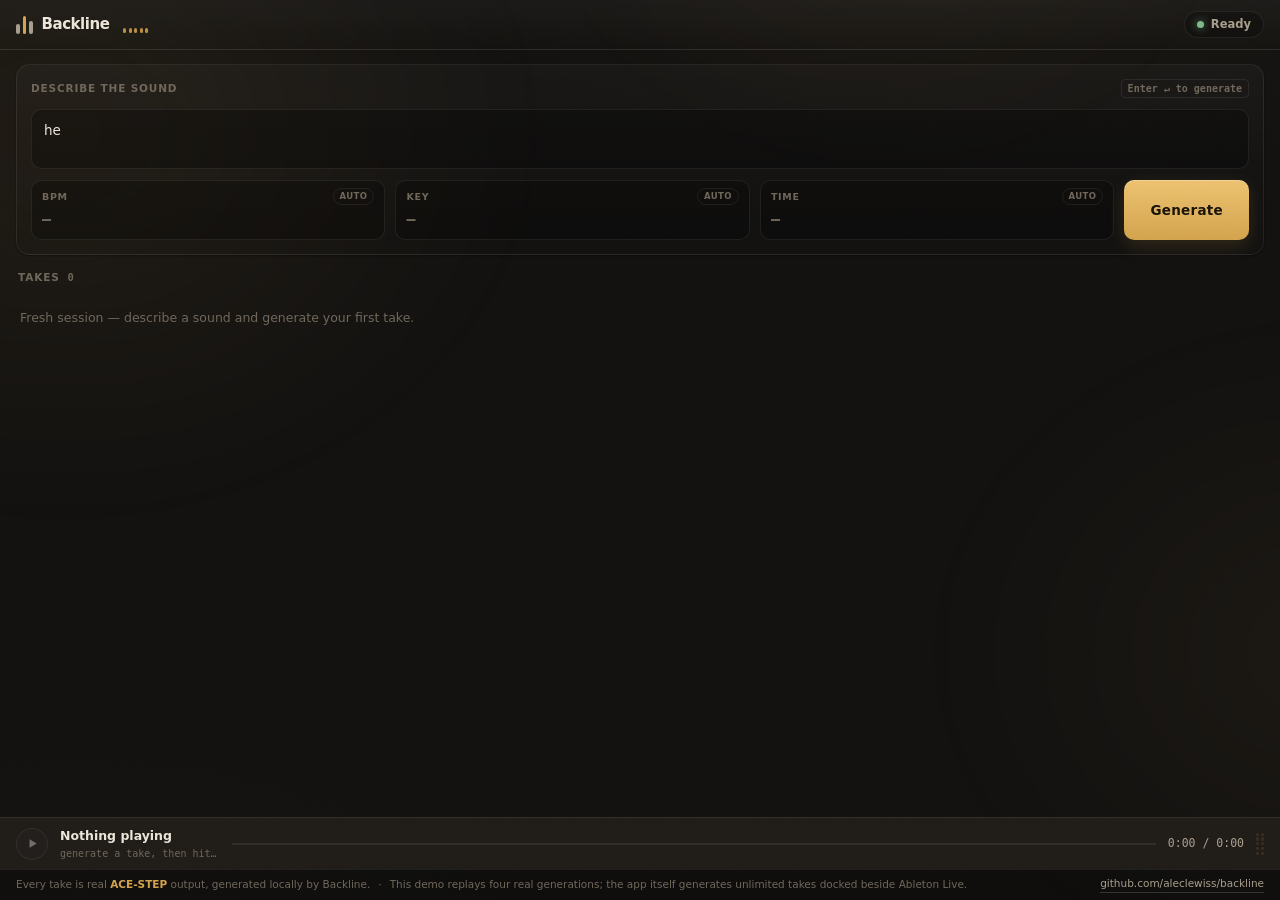
==== backline-demo/index.html @ b0505b45 "Add real Backline interactive demo; ship YouTube watch page (real Roboto) and clean Freak-Quencies d" ====
<!DOCTYPE html>
<html lang="en">
<head>
<meta charset="utf-8">
<meta name="viewport" content="width=device-width, initial-scale=1">
<title>Backline — interactive demo</title>
<style>
  :root {
    --bg: #121110;
    --bg-2: #1a1714;
    --surface: #201c18;
    --surface-2: #272320;
    --surface-3: #322d28;
    --border: rgba(255, 255, 255, 0.075);
    --border-lit: rgba(255, 255, 255, 0.16);
    --text: #ece6da;
    --muted: #a89d8c;
    --faint: #6f665a;
    --accent: #d3a24c;
    --accent-2: #ecc270;
    --accent-ink: #1a1408;
    --accent-dim: rgba(211, 162, 76, 0.14);
    --accent-line: rgba(211, 162, 76, 0.32);
    --success: #7bb98a;
    --error: #e08167;
    --radius: 14px;
    --radius-sm: 10px;
    --radius-xs: 7px;
    --font: -apple-system, 'Segoe UI Variable Text', 'Segoe UI', system-ui, sans-serif;
    --mono: 'Cascadia Mono', 'JetBrains Mono', ui-monospace, Consolas, monospace;
    --shadow-1: 0 1px 2px rgba(0, 0, 0, 0.4);
    --glow: 0 0 0 1px var(--accent-line), 0 6px 20px rgba(211, 162, 76, 0.10);
  }
  * { box-sizing: border-box; margin: 0; padding: 0; }
  html, body { height: 100%; }
  body {
    background: var(--bg);
    color: var(--text);
    font-family: var(--font);
    font-size: 13px;
    line-height: 1.5;
    overflow: hidden;
    -webkit-font-smoothing: antialiased;
  }
  button { font-family: inherit; color: inherit; font-size: inherit; cursor: pointer; }
  textarea { font-family: inherit; color: inherit; }

  .app {
    position: relative;
    height: 100%;
    min-height: 430px;
    display: flex;
    flex-direction: column;
    overflow: hidden;
    background:
      radial-gradient(1200px 520px at 82% -14%, rgba(211, 162, 76, 0.05), transparent 60%),
      radial-gradient(900px 480px at 6% 110%, rgba(211, 162, 76, 0.028), transparent 55%),
      var(--bg);
    isolation: isolate;
  }
  .app::before {
    content: '';
    position: absolute;
    inset: -30%;
    z-index: -2;
    background:
      radial-gradient(38% 44% at 22% 28%, rgba(211, 162, 76, 0.075), transparent 62%),
      radial-gradient(34% 40% at 84% 64%, rgba(211, 162, 76, 0.05), transparent 60%),
      radial-gradient(30% 36% at 62% 10%, rgba(236, 194, 112, 0.035), transparent 60%);
    filter: blur(16px);
    animation: aurora 26s ease-in-out infinite alternate;
    pointer-events: none;
  }
  @keyframes aurora {
    0%   { transform: translate3d(-3%, -2%, 0) scale(1.02) rotate(0deg); opacity: 0.85; }
    50%  { transform: translate3d(2%, 3%, 0)   scale(1.08) rotate(3deg); opacity: 1; }
    100% { transform: translate3d(4%, -3%, 0)  scale(1.04) rotate(-2deg); opacity: 0.8; }
  }
  .app::after {
    content: '';
    position: absolute;
    inset: 0;
    z-index: 60;
    pointer-events: none;
    opacity: 0.05;
    mix-blend-mode: overlay;
    background-image: url("data:image/svg+xml,%3Csvg xmlns='http://www.w3.org/2000/svg' width='140' height='140'%3E%3Cfilter id='n'%3E%3CfeTurbulence type='fractalNoise' baseFrequency='0.85' numOctaves='2' stitchTiles='stitch'/%3E%3C/filter%3E%3Crect width='100%25' height='100%25' filter='url(%23n)'/%3E%3C/svg%3E");
  }
  @media (prefers-reduced-motion: reduce) {
    .app::before, .eq span, .status-pill.busy::before, .shimmer::after { animation: none !important; }
  }

  /* ---------- Header ---------- */
  .header {
    display: flex;
    align-items: center;
    gap: 12px;
    padding: 11px 16px;
    border-bottom: 1px solid var(--border);
    flex-shrink: 0;
    background: linear-gradient(180deg, rgba(255,255,255,0.03), rgba(255,255,255,0));
  }
  .logo { display: flex; align-items: center; gap: 9px; }
  .brand-mark { display: flex; align-items: flex-end; gap: 3px; height: 18px; }
  .brand-mark i { width: 3.5px; border-radius: 2px; background: var(--muted); display: block; }
  .brand-mark i:nth-child(1) { height: 10px; }
  .brand-mark i:nth-child(2) { height: 18px; background: var(--accent); }
  .brand-mark i:nth-child(3) { height: 13px; }
  .word { font-weight: 800; font-size: 15px; letter-spacing: -0.03em; }

  .eq { display: flex; align-items: flex-end; gap: 2.5px; height: 16px; margin-left: 2px; }
  .eq span { width: 3px; border-radius: 2px; background: var(--accent); height: 30%; opacity: 0.85; }
  .eq.live span { animation: eqbar 0.9s ease-in-out infinite; }
  .eq.live span:nth-child(2) { animation-delay: 0.15s; animation-duration: 1.1s; }
  .eq.live span:nth-child(3) { animation-delay: 0.3s; animation-duration: 0.75s; }
  .eq.live span:nth-child(4) { animation-delay: 0.45s; animation-duration: 1s; }
  .eq.live span:nth-child(5) { animation-delay: 0.6s; animation-duration: 0.85s; }
  @keyframes eqbar { 0%, 100% { height: 22%; } 50% { height: 100%; } }

  .spacer { flex: 1; }

  .status-pill {
    display: inline-flex;
    align-items: center;
    gap: 7px;
    border-radius: 999px;
    border: 1px solid var(--border);
    background: rgba(0,0,0,0.25);
    padding: 4px 12px;
    font-size: 11.5px;
    font-weight: 600;
    color: var(--muted);
    white-space: nowrap;
    transition: color 0.15s, border-color 0.15s;
  }
  .status-pill::before {
    content: '';
    width: 7px; height: 7px;
    border-radius: 50%;
    background: var(--faint);
    flex-shrink: 0;
  }
  .status-pill.ok::before { background: var(--success); box-shadow: 0 0 8px rgba(123,185,138,0.7); }
  .status-pill.busy { color: var(--accent); border-color: var(--accent-line); }
  .status-pill.busy::before { background: var(--accent); animation: pulse 1.4s ease-in-out infinite; box-shadow: 0 0 8px var(--accent); }
  @keyframes pulse { 0%, 100% { opacity: 1; } 50% { opacity: 0.35; } }

  /* ---------- Stage ---------- */
  .stage {
    flex: 1;
    min-height: 0;
    overflow-y: auto;
    padding: 14px 16px 10px;
    display: flex;
    flex-direction: column;
    gap: 13px;
  }

  .composer {
    background: linear-gradient(180deg, rgba(255,255,255,0.028), rgba(255,255,255,0));
    border: 1px solid var(--border);
    border-radius: var(--radius);
    padding: 14px;
    display: flex;
    flex-direction: column;
    gap: 11px;
    box-shadow: var(--shadow-1);
    flex-shrink: 0;
  }
  .editor-head {
    display: flex;
    align-items: center;
    gap: 8px;
    font-size: 10.5px;
    font-weight: 700;
    letter-spacing: 0.08em;
    text-transform: uppercase;
    color: var(--faint);
  }
  .editor-head .grow { flex: 1; }
  .editor-head .kbd {
    font-family: var(--mono);
    font-size: 10px;
    text-transform: none;
    letter-spacing: 0;
    color: var(--faint);
    border: 1px solid var(--border);
    border-radius: 4px;
    padding: 1px 6px;
  }
  .field-box {
    background: rgba(0,0,0,0.28);
    border: 1px solid var(--border);
    border-radius: var(--radius-sm);
    transition: border-color 0.15s, box-shadow 0.15s;
  }
  .field-box:focus-within { border-color: var(--accent-line); box-shadow: 0 0 0 3px var(--accent-dim); }
  .field-box textarea {
    width: 100%;
    background: none;
    border: none;
    padding: 10px 12px;
    font-size: 13.5px;
    line-height: 1.55;
    resize: none;
    outline: none;
    height: 58px;
    display: block;
  }
  .field-box textarea::placeholder { color: var(--faint); }

  .tagbar { display: flex; flex-wrap: wrap; gap: 6px; align-items: center; }
  .tagbar .try-label { font-size: 10px; font-weight: 700; letter-spacing: 0.07em; text-transform: uppercase; color: var(--faint); margin-right: 2px; }
  .tagbar button {
    background: rgba(0,0,0,0.2);
    border: 1px solid var(--border);
    border-radius: 999px;
    color: var(--muted);
    font-size: 11px;
    font-family: var(--mono);
    padding: 3px 10px;
    transition: all 0.15s;
  }
  .tagbar button:hover { color: var(--accent); border-color: var(--accent-line); }

  .composer-bottom { display: flex; gap: 10px; align-items: stretch; flex-wrap: wrap; }
  .params { display: flex; gap: 10px; flex: 1; min-width: 220px; }
  .param {
    flex: 1;
    background: rgba(0,0,0,0.24);
    border: 1px solid var(--border);
    border-radius: var(--radius-sm);
    padding: 7px 10px 8px;
    display: flex;
    flex-direction: column;
    gap: 3px;
    min-width: 64px;
  }
  .param-top { display: flex; align-items: center; justify-content: space-between; gap: 6px; }
  .param-label { font-size: 9.5px; font-weight: 700; letter-spacing: 0.07em; text-transform: uppercase; color: var(--faint); }
  .auto-chip {
    font-size: 8.5px;
    font-weight: 700;
    letter-spacing: 0.05em;
    color: var(--faint);
    border: 1px solid var(--border);
    border-radius: 999px;
    padding: 1px 6px;
    transition: all 0.3s;
  }
  .param.resolved .auto-chip { color: var(--accent); border-color: var(--accent-line); background: var(--accent-dim); }
  .param-value {
    font-family: var(--mono);
    font-size: 15px;
    font-weight: 600;
    color: var(--faint);
    font-variant-numeric: tabular-nums;
    transition: color 0.3s;
  }
  .param.resolved .param-value { color: var(--text); }

  .generate-btn {
    position: relative;
    background: linear-gradient(180deg, var(--accent-2), var(--accent));
    color: var(--accent-ink);
    border: none;
    border-radius: var(--radius-sm);
    padding: 0 26px;
    min-height: 46px;
    font-size: 13.5px;
    font-weight: 800;
    letter-spacing: 0.02em;
    box-shadow: 0 6px 18px rgba(211, 162, 76, 0.16), inset 0 1px 0 rgba(255,255,255,0.25);
    transition: transform 0.12s, box-shadow 0.15s, filter 0.15s;
    white-space: nowrap;
  }
  .generate-btn:hover:not(:disabled) { filter: brightness(1.05); box-shadow: 0 10px 26px rgba(211, 162, 76, 0.26); }
  .generate-btn:active:not(:disabled), .generate-btn.pressed { transform: translateY(1px); }
  .generate-btn:disabled { background: var(--surface-3); color: var(--faint); box-shadow: none; cursor: not-allowed; }
  .generate-btn:focus-visible, button:focus-visible, textarea:focus-visible { outline: 2px solid var(--accent-line); outline-offset: 2px; }

  /* ---------- Takes list ---------- */
  .results { display: flex; flex-direction: column; gap: 5px; }
  .section-head {
    display: flex;
    align-items: center;
    gap: 8px;
    font-size: 10.5px;
    font-weight: 700;
    letter-spacing: 0.08em;
    text-transform: uppercase;
    color: var(--faint);
    padding: 2px 2px 4px;
  }
  .section-head .count { font-family: var(--mono); font-weight: 600; }
  .empty-note { color: var(--faint); font-size: 12.5px; padding: 10px 4px 16px; }

  .track {
    display: grid;
    grid-template-columns: 34px 40px 1fr auto;
    align-items: center;
    gap: 11px;
    padding: 6px 9px;
    border-radius: var(--radius-sm);
    transition: background 0.12s;
    animation: trackin 0.35s ease;
  }
  @keyframes trackin { from { opacity: 0; transform: translateY(5px); } to { opacity: 1; transform: none; } }
  .track:hover { background: var(--surface-2); }
  .track.playing { background: var(--accent-dim); }

  .t-play {
    width: 34px; height: 34px;
    border-radius: 50%;
    border: 1px solid var(--border-lit);
    background: var(--surface-2);
    color: var(--muted);
    font-size: 10px;
    display: flex; align-items: center; justify-content: center;
    transition: all 0.15s;
    flex-shrink: 0;
  }
  .t-play:hover { border-color: var(--accent-line); color: var(--accent); }
  .track.playing .t-play { background: var(--accent); color: var(--accent-ink); border-color: var(--accent); box-shadow: 0 0 14px rgba(211,162,76,0.5); }

  .t-art { width: 40px; height: 40px; border-radius: 5px; overflow: hidden; border: 1px solid var(--border); flex-shrink: 0; }
  .t-art canvas { width: 100%; height: 100%; display: block; }

  .t-main { min-width: 0; display: flex; flex-direction: column; gap: 1px; }
  .t-name-line { display: flex; align-items: center; gap: 6px; min-width: 0; }
  .t-name { font-size: 13px; font-weight: 600; overflow: hidden; text-overflow: ellipsis; white-space: nowrap; min-width: 0; }
  .track.playing .t-name { color: var(--accent); }
  .real-badge {
    flex-shrink: 0;
    font-family: var(--mono);
    font-size: 8.5px;
    font-weight: 700;
    letter-spacing: 0.06em;
    color: var(--accent);
    background: var(--accent-dim);
    border: 1px solid var(--accent-line);
    border-radius: 999px;
    padding: 1px 7px;
  }
  .t-sub { font-family: var(--mono); font-size: 10.5px; color: var(--faint); white-space: nowrap; overflow: hidden; text-overflow: ellipsis; }
  .t-dur { font-family: var(--mono); font-size: 11.5px; color: var(--muted); font-variant-numeric: tabular-nums; }

  /* job row */
  .track-job { grid-template-columns: 34px 40px 1fr auto; cursor: default; }
  .t-spin {
    width: 14px; height: 14px;
    border: 2px solid var(--surface-3);
    border-top-color: var(--accent);
    border-radius: 50%;
    animation: spin 0.8s linear infinite;
    margin: 0 auto;
  }
  @keyframes spin { to { transform: rotate(360deg); } }
  .shimmer { position: relative; background: var(--surface-2); }
  .shimmer::after {
    content: '';
    position: absolute; inset: 0;
    background: linear-gradient(100deg, transparent 30%, rgba(211,162,76,0.16) 50%, transparent 70%);
    animation: shimmer 1.6s ease-in-out infinite;
  }
  @keyframes shimmer { from { transform: translateX(-100%); } to { transform: translateX(100%); } }
  .progress-track { height: 4px; background: var(--surface-3); border-radius: 2px; overflow: hidden; margin-top: 4px; }
  .progress-fill { height: 100%; width: 0; background: linear-gradient(90deg, var(--accent), var(--accent-2)); border-radius: 2px; transition: width 0.25s; }
  .job-step { font-family: var(--mono); font-size: 10.5px; color: var(--muted); }

  /* ---------- Player bar ---------- */
  .player-bar {
    flex-shrink: 0;
    display: flex;
    align-items: center;
    gap: 12px;
    height: 52px;
    padding: 0 16px;
    background: var(--surface);
    border-top: 1px solid var(--border);
    z-index: 5;
  }
  .pb-play {
    width: 32px; height: 32px;
    border-radius: 50%;
    border: 1px solid var(--border-lit);
    background: var(--surface-2);
    color: var(--text);
    font-size: 10px;
    display: flex; align-items: center; justify-content: center;
    flex-shrink: 0;
    transition: all 0.15s;
  }
  .pb-play:hover:not(:disabled) { border-color: var(--accent-line); color: var(--accent); }
  .pb-play.on { background: var(--accent); color: var(--accent-ink); border-color: var(--accent); }
  .pb-play:disabled { opacity: 0.4; cursor: default; }
  .pb-titles { display: flex; flex-direction: column; gap: 0; min-width: 105px; max-width: 160px; flex-shrink: 0; }
  .pb-name { font-size: 12.5px; font-weight: 600; white-space: nowrap; overflow: hidden; text-overflow: ellipsis; }
  .pb-meta { font-family: var(--mono); font-size: 10px; color: var(--faint); white-space: nowrap; overflow: hidden; text-overflow: ellipsis; }
  .pb-scrub { flex: 1; min-width: 0; height: 32px; cursor: pointer; }
  .pb-scrub canvas { width: 100%; height: 100%; display: block; }
  .pb-time { font-family: var(--mono); font-variant-numeric: tabular-nums; font-size: 11.5px; color: var(--muted); white-space: nowrap; flex-shrink: 0; }
  .pb-meter { display: flex; gap: 2px; height: 22px; align-items: flex-end; flex-shrink: 0; }
  .pb-ch { display: flex; flex-direction: column-reverse; gap: 1.5px; height: 100%; }
  .pb-ch .seg { width: 3px; flex: 1; border-radius: 1px; background: var(--accent); opacity: 0.12; transition: opacity 0.06s linear; }

  /* ---------- Demo footnote ---------- */
  .demo-foot {
    flex-shrink: 0;
    display: flex;
    align-items: center;
    gap: 8px;
    padding: 6px 16px 7px;
    border-top: 1px solid var(--border);
    background: rgba(0,0,0,0.25);
    font-size: 10.5px;
    color: var(--faint);
  }
  .demo-foot a { color: var(--muted); text-decoration: none; border-bottom: 1px solid var(--border-lit); }
  .demo-foot a:hover { color: var(--accent); border-color: var(--accent-line); }
  .demo-foot .dot-sep { color: var(--faint); }

  @media (max-width: 520px) {
    .pb-titles { min-width: 80px; }
    .pb-meter { display: none; }
    .params { min-width: 0; }
  }
</style>
</head>
<body>
<div class="app" id="app">

  <div class="header">
    <span class="logo">
      <span class="brand-mark" aria-hidden="true"><i></i><i></i><i></i></span>
      <span class="word">Backline</span>
    </span>
    <span class="eq" id="eq" aria-hidden="true"><span></span><span></span><span></span><span></span><span></span></span>
    <span class="spacer"></span>
    <span class="status-pill ok" id="statusPill">Ready</span>
  </div>

  <div class="stage">
    <div class="composer">
      <div class="editor-head">
        <span>Describe the sound</span>
        <span class="grow"></span>
        <span class="kbd">Enter ↵ to generate</span>
      </div>
      <div class="field-box">
        <textarea id="prompt" spellcheck="false" placeholder="dusty boom bap, warm Rhodes chords, vinyl crackle…" aria-label="Describe the sound"></textarea>
      </div>
      <div class="composer-bottom">
        <div class="params">
          <div class="param" id="paramBpm">
            <div class="param-top"><span class="param-label">BPM</span><span class="auto-chip">AUTO</span></div>
            <div class="param-value" data-v>—</div>
          </div>
          <div class="param" id="paramKey">
            <div class="param-top"><span class="param-label">Key</span><span class="auto-chip">AUTO</span></div>
            <div class="param-value" data-v>—</div>
          </div>
          <div class="param" id="paramSig">
            <div class="param-top"><span class="param-label">Time</span><span class="auto-chip">AUTO</span></div>
            <div class="param-value" data-v>—</div>
          </div>
        </div>
        <button class="generate-btn" id="generateBtn">Generate</button>
      </div>
    </div>

    <div class="results">
      <div class="section-head"><span>Takes</span><span class="count" id="takeCount">0</span></div>
      <div id="trackList"></div>
      <div class="empty-note" id="emptyNote">Fresh session — describe a sound and generate your first take.</div>
    </div>
  </div>

  <div class="player-bar">
    <button class="pb-play" id="pbPlay" disabled aria-label="Play or pause"></button>
    <div class="pb-titles">
      <div class="pb-name" id="pbName">Nothing playing</div>
      <div class="pb-meta" id="pbMeta">generate a take, then hit play</div>
    </div>
    <div class="pb-scrub" id="pbScrub"><canvas id="waveCanvas"></canvas></div>
    <div class="pb-time" id="pbTime">0:00 / 0:00</div>
    <div class="pb-meter" aria-hidden="true">
      <div class="pb-ch" id="meterL"><div class="seg"></div><div class="seg"></div><div class="seg"></div><div class="seg"></div><div class="seg"></div></div>
      <div class="pb-ch" id="meterR"><div class="seg"></div><div class="seg"></div><div class="seg"></div><div class="seg"></div><div class="seg"></div></div>
    </div>
  </div>

  <div class="demo-foot">
    <span>Every take is real <b style="color:var(--accent)">ACE-STEP</b> output, generated locally by Backline.</span>
    <span class="dot-sep">·</span>
    <span>This demo replays four real generations; the app itself generates unlimited takes docked beside Ableton Live.</span>
    <span class="spacer"></span>
    <a href="https://github.com/aleclewiss/backline" target="_blank" rel="noopener">github.com/aleclewiss/backline</a>
  </div>
</div>

<!-- REAL_TAKES_DATA -->
<script id="bl-real-data">window.__BL_REAL__=[{id:'acoustic',label:'acoustic guitar',prompt:'heartfelt acoustic guitar, warm fingerpicking, intimate',bpm:88,mkey:'G maj',b64:'SUQzBAAAAAAAI1RTU0UAAAAPAAADTGF2ZjYyLjEyLjEwMQAAAAAAAAAAAAAA//uQAAAAAAAAAAAAAAAAAAAAAAAAAAAAAAAAAAAAAAAAAAAASW5mbwAAAA8AAAQWAAatYgADBggLDQ8SFBcaHB8hJCcpLC4xNDY4Oz1AQkVISk1PUlVXWlxfYmRmaWtucHN2eHt9gIOFiIqNkJGUlpmcnqGkpqmrrrGztri7vb/CxMfKzM/S1NfZ3N/[base64]//uQZAAAAyJpR5U8QAA5A4jFphgADljJabj2ABFIj20/MPACEUAx6xCw1YmaPNwQgQw4IUTXvDfv9neQhCNzgYGBizzn6nOcQToQikACN/1Oc6HO/5zvQhGOACCfOAABG/kac7oBiznOc71Oc70ZSMp3QIRQAAad//zv/O//U53//1Oc55AMDcAgQAfBuT4yQBAAADh4wYGBgYLKTPaI/8EAGFp74iIJk78Rn8Z/2j2QIAgsPiM/z/5R3BB3/6gfB8ISL2fayWONVqJtJoxqVnN0STBNFvZjsSUgrs/HE4FwlFZPMVJVAhNU9i4XXDMwLc0oP73VN7Zl82J9PmvuQ216PP36baCZmkMHT/zlNvOz0zn/vdt1rUoqcTPnWG7zZusDuly4OG8MMYJl+7hB0km794xBNRSqaGaXNnVuWMQUMAACPvdzOXosuo2/cIiw9bQcxBwGDjbhlsZViIfcE2wlACOqRJwFK+nmI2boYhzzskdt1/9/73jyR4ER12bqv8KO4D/0KgAMIXCQQAVW7wo4YWuosSZljKH5v0cjyjUb//uSZA0AA8VL1edlYABMyir956gAj3F/X+wsbcj0Ce09h5kY3ssOmlmjID3yY2jigWRJym0+GT0qedClRBq5smnUn/N6uG2ybP7Xb+u6rm3zfpd24rvOMenb++J7fdzZpBp3JxjZPKtuofFQPD6mFGXZ96h46AJiT0RMKoZPj2IfRJoBFsxokAASDJM3NiTS3Q7pl2SLc+oE/yMR4MUPZBo8xz1H679X+////////////30YVxDgSAQyEbmqUJTD0aQH7ojnk79XS0tJJIL9YgCQsorEoCSAX1nsLA4U+m1eJPtbqh7cnPa27bGxU+TzzExRhoaXqjQ5qQwfq543rYd/JscX6Du0ZhUzZzZZzp05yDZVPKlpaGs1IzKkVyidjb3RmmpEBk1DPhB/FL4zUhiMQehUviufP//vS6EM0FGge7g5it7abMkJHwAVj3Euc7emHe2Q9idm/Sl51NQyAeLTKwfKc8pxrL7Dxi/rMX0r/sMeVi7X0r38p3/37sk3iC/3//9Nf90ATPFoEAAGDYVhjBzE0Jl/wgHRshA5GYlYPf/7kmQNAQPHSdZjTEJgQMNKrGGCOA/9OVdtJMmA4wwq8PSJWCzlXbQF3e563YawPgXUzPcHp7csFrgQOM+ro64FG86b07rh1ub7Reo1qeaFZhYEmjxcXCdbt49Yk80YMLrDmWINiYbqxQG4inlDCDBYHBQFD40tQFz5C20bfR9ayQRbgGleyDTQC2yR5xQq54tTslRgWAbq9CE4L2Wyc6WeK0PhCADgA/cbnISUI7BLzJQe/0ZrdrE1qB5ZH/qAP//6P08B4othDyo2K/MbRTUe5uoOCMfQIBgzNGDYS3IGDq2tNo/16wFQ14HPh6F5Yx5OSIASO6LTnpa4qliyCUfM/1385suV/vPVklKdIlufKnSsV7vowmh9N22vSFCDRziAU7g6yy0H8njWUZht/JVXu1jhzRh0VBoVW9QCeo3f12TpAhBqxwCElFj4VQugF+FZqhGGU8YcKLhapw5rdPNsYIoZWY65p9cokPBd7WWd31foof/8mfb//v/61UAoIGhbHAGbm9Qupjy+3ciDf29St45JFP7SbllfDLOv+FjkdaP/+5JkEoEENk1VIyZNwD+ICt09JVoPpTlXzKTNAP4PKi2DDaDWz3bv7Of5uCyAULBw1Sliykzy8Ag6MpMuMfv5pqyl7fd5h7F9makY4f8dXbyTas2pLfFf/kYrOImCUm0sglUcJ1YEq5pIhizNSHUZxtUDFRY28gPhadUNwWGF7i7zBqXfrIFykcKZDIiGzOfDmTrx6c5wjgNaqkVByB3Tcfn1LelqqNm8TSq6aPZh7Gcl9v/f/6f+v9P///9gYscpu//7eoQEHWDQgICslMyoq2p9L3YW3FlpZ2u4O2UMWBeZCyjblKmru3ajDjaNFvWGytu2mRYpNO96ZfoigRPhiKeW29vmTMvnZf1mr0Yz1b1+XucqGMdqK1v3/+vxSPBAI5Zm+Ymp47IOogW5SGMf8ZDwqmEyrQ1YodSKLVtuasGCABGMKACK+tiWkNZExTGDWRp5NpqgpXCP0SFhBzNXK1ivAcVVll9Ms/mqjQRdDZRDFL+n9lLVFZAp/9Fv//93LmCK83AQAASsqJLbNnRAe0JsLoMmUOjcaup1T4Dv1bGW//uSZBAABFBn1WMsQ2A+QhqcYeYaDmEfW8yYb0D5CCr1h4ioNaf5Zu3eCw4TMn82PlmQ/1JnAcWch/uW8tCmCOShHFEFXu/7qIf7bW2hy3cZjH6khn2ovFrU62VlSEgqg4B10FTjFNux9zJcYgiCKB1KMNxKLVFtc3/xbVzcRcf/c/PEX3+3//6VBkK1DGAGLGwQCSUxIxtAtAojxsmFEJ2Q2kpwmidWFyFFi+ZFpdoWYtTigCZTBpRMHwYF1Gb1f+tvaD7//X/s//T7IBVRKdXBUQBcExcHEH0AFCHFJkJJQ43OXVX1aspakzAtIRkmcouV/fBMEGjdQPRvfTT3BgOHGJuUiQO4NHqkFU+tc/VUQYGRwkLlhZp+Cy1h7Fl+Wv+sEDKDWKqhYeSkjYADoGSGplT3LO1LbloCyT/lprh6v7QAAQCgVQTRvUA5eRir0MJGBoEvsY5KEsQ2ZJqhDi+eSD0MCQlZxUmGiTGihertcmz6d0Jf+z/nP/7emrARVIZIJwAFAqg34oBNlXs77x1WmwJcjcYdte9ecfMwuOWdyv/7kmQSAAN3S9bzCBuwRCLqvWHpMg2JQVvMnHCBIpop4YMJ8GUHggzh2DO2kcqA4FCo6mpl0YU7WmZQufOTkK5Mm3St4RUv+yk0X7mxcc1FnOJEdqMaU11JwUKBBLAYa8YskXcj7jRYcJd3BsVZ24KhSOywIkAG+IYt4wVp063wiT0kL67a4SCbQjieL/M1Bk58NgQPiqKJOk5wnqB9yF4JDRq3GWs/6+XY1f1cXf///7uVkARBhnUGBglX4rSzwHftq9sHrki0BS33Sh51WcUmFmijeKMw55QB6qEyRxoqWdNxIarYSm6qS7hLQr2wv/hnAEzlyJWt2X6ulTyXjZw+fnO0pDUwxwFx8WahgOuNis5hz6gVBlBLJeylv1yT0cLYTKmIVq9FVNJZv6ilpkbaZ45QmBNyVKwLloMS/lETDGNGcxcepdkX3yd2XeTNY+S/ozGp/7P7FKKutb7HBs8tsKz////d1UA2xJeHBVpJBuXtVbGELiyTFMlsBsCKbz9kk26z18tlgoJUJYT//YFSPXlZrpjLUop2kIvi+K4ilPz/+5JkHQADMUvX+wYbsEFICps9hWQLLS9VbCRowUWrKnzyigi/NmsyOn2Ta9TzJ/y+mxR4/fvyf5+n/wzpF0DgdaIHBkssCNHHlqX7N/+RDwBbV7gCLIU7aAJxPRVzDeZAjpeXioqU4EdDVG0c4zRl3UFV0IptPejFPU+NZFd6s/Qn//+v5fkqv9V/9YN///29aAPFTgQCXqzlQI15XTFLLP2aI+ibETgYIvusI6jCU+ZoLYXlwlLvkYbI5SQofQusxwhl851WpwfQnLlsPjLyTZOfMvjl/lURcLys3VPwVYOxh1OQU0HBlNGoAExJINQJIAAiyHyXMJCScVWQ/eKYM+9Kl4Jc5J2NV9doeNjYUVTImnW9hDXJKTuklM6q//7/qr37d6ff9V9Xqxf//OHV6PnI07kd1qNM7hPHKlAlg4VXEtloBRXAkWceRCkm4oEp21AbhNRJwZdmncXBJbRg5hyOqMA7UxKuylRW7+5qocq7TIaXdaq+EYm7/3/c3b67K05H02ZXVSAzUmLoV/5fJWO/vYgFDQ9KxFlwkK2CEpYo//uSZDKBArtI13npExBNZEr/PCOXC1i3W8w8Q8E5H+59h5R+kktSiOOQm4ynnlHXqCelI9dby7znGEYpOdZ7vPKVzaqWbjKXC/9uxCh8HRZYuoUvxOeA4r99p3uukm+Rmf2spkyNidYY6qRKQ4qTELBhCl7KJSIlG1jsIxDX1qI4KJSezndKxA7ghct76wSwHOh211ViTRDfurdWWzzw6FzuyaUpxJmNF2xYswwwisaOYOEz/1rErVzRdStbfthERUaHY622QSHQBIlGVKz4ZNK6YV01O30GYq06jFKnkIYqNbt5rUTFAEFHLTzboJ2ZJqdSI/Ohimc2vT//2+lf+j/rjRQ2qLYdnaZOj67AuvzwdTA6OAPFGECIQKJyJm6Loj42nANNCM3g8DXOtHgkAgw65JNKVFaJ3f8oN2Zv5tbLnY7BDU63lBCSWkxWNAaAqFrKWCgqx8XQv9TtWkgEiRpVCmcAbSDC/kfIUpxm2Ha2GRxib2LHUsp3FH2T8qVPPXpoO5jZyZ+N1nCZuflC2jxRZUDFBwv9KGMYpSltKIP2lv/7kmRKgAKCLdZh5hOQT8RKnmEjcgtgi1WHsEtBMBErfYSN2PnFi9M6OlHWId/rYDrtkkpoG0ghIIGchotTwvJTocNesL4BBpY3TdqsNnPz7wvOcw9TJ/O6Og2eLX/RzVGPqLrDT2NEp0H3JSdujgRAzDSJ0ekHg6kYOtEA5IKPo/5ViVOovsX960EYVnpmL1qREDIgJFlbnBg53l+Tznk13ns4JcNLlFbWDys5bH/9JE2NGV7o/XI18MHI5O/ebnEsEmRNm6j4qPEZIo5iaJEkKfpT2etQNIqHdwntrSlnChUHuSMxsmEqBOxOC9aek7A18XUO8OmX/[base64]/04CaHvn9hnF4az/+5JkZgAChSJYeekbEE6kSq9go3gKJP9d54xRgUmk6zz2CWjJL9QhB5qUh5chLe/SR3XShfr9t7+oKW8EUN5AOyAJuiq1f7WkbKow7skjUITugohiklC6XLwZL0Rw2uufAIMa6w+PjuvS92Qcndtd3emqYGSzMzKEslvNUrTEQwGzP9L9P6+vX//731Y3Np/qMmtG+T43c/ZfrkACQZUzCpEBV5PiQEwBhng7LyjzuOGyrLyly97rGcJbkW3/DDtUe+90iCzhkFpExafSa5bIb79SdqGLvfdKdC0NsmnjKp0QSdYZHlqjMMLVP///eIC5lTkQcMg3EPiIKEYjFF2zQc8yczVYoyVIJk6V83DtgepiBekRDq4irl0gd5bS3+ot9540UgwlLQOjgRz1mkDmVZHd5OKalu++f0v4qsgAkKnU0sLaATjnu2ApCmLIAegDQP6hzCLhq+N43Y7rqgVjEcjkNK6BWv5vVJJr0ah0gmxnATmsU/kv23roS1T80Kg9FFuUBRRf7fxb/SQAqBEIY+uAMg+waA6ANZ2h4F6ALqKp//[base64]/+gwNZSGZl6ajaQlBGy4BtECQTGXUYo9IPKSQ6HAi5esBRyscpuzLD0UJWmtlvsrUa1Qm++hMjVKIHBgJFPB3aLJaNHDx62F2uidTGjPFQPvjdRAQMjsVlB76bpVKKzLeDweLt29LTKVbQaCft65Fy7oOyMdGYq3PPlq1jy2Isy2Jui74JyiK10WArac6kA1SO2oSNK/0NOvSEf4aTsa7UVOfYsITj2V1JtlG5E5IIf5cU3Y8JyDlb1MrDPNePTqCX6cF564ONNTXX75SlLr6llwjkAxq0hkUB3RUsyLhcw8v07ranzq8vvQGJvb//[base64]/tEfOc79+cqwyUxJZ12Z2SO268KvPjoO8Yp8YzzJ+3egUZICDU79YzPEwVU51SIzKGXRnHaFv0AJEQOjwTbbabkYaYDuBNgii9PyV1M4x7jLQ8F6j3rnkZuG//Vj7MF62ZzsY/pRDndiA3s2bm2lK8/8GL2sq9dJkS2DyBORTBIncVFogyjP9CP/SAHg4m6qkeQaQ4QLwAuQtgK9UKYsNdbS5+VgsNCqlT17poGt1MqH0VRTM6OoUVrDy5V7j8ICBaYo9a5Ao9CoWtGuHOcOf7bfWqT+/9Kr0/6lYACISgQABl6gqQMiAFgMeFw7ycsLjZEVKhS0ABKraH8/YA+UBILJK0sevH/[base64]/6M+/yj2/7WovR9SGADdaeWaVxMgw3gB4NIFE9GfsXRFC6kEUpxN6vIn0ICAoYVnqGlilZh8Y7W+z6nsy/daldsaSk6l4yLmy6ooLx+lrjNnQ2LvJ0xUm+rnshlE/Lyey0UWoCzhBu6yyNtOq8DIOsNoyhqqAbxkA2Ur1WwmYeOuQBUlb1uzbrUedPXdrNKHyWvXWTDmWGIsWHuB2vma6Ft1qb66o3s1b65e33/uX9eylUAKiAEBAAc87xUoIQIUp9aXWr2OPlSahiUS/tQmmYESDhafPJ2efsEEL8YfpgACEzIgggQjG7REYmmhHJk0774eTJ3dxC89+Q9ff7na8+ujFaOdMLz//uSZNSAArUaUOMpGqBXaco8YeIcCtSFVeeYTWE6jip89I3YyvPqQuaAgQMYujRo2P8t+Uo2ogQIMhHVMRo81GK24kYXFZOjRypGjb+1CfX0gJF1xiEEohcn9QT1RAx0c9vzXRo6h4IJiDQAGVAkGUAOAhFAokAWCGBEpwELKVBd6os/E4eessjtVS5tm40WJGOtq+l7SzH0xVbToxV/z3sgVFEj2Hr96IUd9u9edSuY/3o3WdfhtQ5Q/[base64]/BSDUxVWG5XPZVYkW9VObenkZDhUbZqQmrEms72tv1FZrnci+V5wEUdJHHSYCv/7kmTpgBThaFLjBkvwUkQqLGHmHBulo0cMMfPIoghqMPMMqBD1KIIJLBi9HaaKJgB7IgY2J1XJDxgpMl3m2haovWHP7SFXqZc0KaoCYC6IcJqHQYrAIsOInpzuKrR7cfrCyCRsxopKv85pGg2eEUhQicWbYTesUwrNNtDiSm7o7ru96hcNyCoX/5v/j/5BR1LN3wvsc8404bLkE3/+ebFNZFdY/8oXP/4RCrQ0OiFvWDymfDLQ/xmtB6HnBT+3yUPKDMrBlklU1ZqX+XbL5szwjoWQLFmhBJvRRJWaL6Hps3Zrddj3oK4bs6F//f/x/+BR1LN/hfYacNNKDZcgm//zzYpvRXWNfkFe//[base64]/+5JEroADJRDXdTzAAmLCOv6npABceZlP+aeAA3myKbc08ACrlVRzqSM19PY9WeeubMLZHUassvOmdNSIlXoW4nwd62UJTqWEiVbD3VdwJb1gWgzvKurw1a+3FxmlMSWa53rBFh3ga+4OKT//5xf/6wIwMRsJDUKl44AwGAgIQMUzVCxGPBXgh4nCGmdHl0lEZUHP27pXq0ITkArrNZOFJCAq1wFtb4JoPT9Ju7O2Ef5/qVPKxDptlzMxrWkA3IWYBvHMQVVngWxLF0hYLa1R6Q0Q111EfulQ+cW9uTzfXOcvZm9R4eTQJWCRd5ZVK9ho949Z4moV7sB/tlGZxcmXBuH6mHysbWpTwt1iPb5hbizxKsb+HpnYJYCiho1Otb6Q5TxYFSwPvH1EZGGkjhXd7b/hsEWHFjwou4FIrjGiOCma40TG7xci4F//zqv/wwA1AEvUACqCLdHx6iyVho0E31Yus8EaZBFs2IP7B06WhUO5JBUmPZbWY7IUfnfYS69F2wW2vNXmtf+dhf61c44eSK29ptpzrN0ghtZlbDRe1aem//uSZCiBBFxSVUdlgABLwjsc56QAEH17Uy0xDwFMpSy88onYZ/IHVUHNVTsdBTdohQVvWGCfZpWcZtezFKstVrkR0ubTpWZZrSirc/aTS7H36MHnFRDcTF6iww4VdpIAly1XSgFGWxAdIe47u2GCoo8SEcHvUVCllCqNIlr9epxxM82tVVHlhMoJ+lc6ot6Tb1jUaaMkNhiCqwTEQ4TPFwWVXGI6kgRtunrAAMFgFhR/AZSuZcJeIXCA6nWTTWGR3q6u5XHGS6dI/IZZlqmFS/L5kWRCeZPpHehdoId8eTubuMuFSTBjoNm1q4LQbWRLlWxMj9VmedRRBh04wY9DyfhoQikU1bHrrAxR1RkJI8pB4yyQVWOEdrHyw9DZ1sP63Qqbnc63//v3qu5J5oeQmKMloS2NpIF1yQXQy2XdMvFuD6pc40CU0NVZE4wiMUgNExzSVN1fSXvtTKl31tv21Qz/+7EeS/qid1T/ZNEZ++ZhkARBQMAbomoe/Wxart2tmpUAAgRFjCABCcDA3cCVkoRptcFtmDw3XS/FYkueJZ92Of/7kmQQAQNwUNVjKCywSkQbTzxihA0NJVENHLKBTKgrfMEOuEe3hu4dNsF5DpkEoJQ1SVy+s0XWMdT6qyVnlM42tprlQyqazL0v6VVZzoVmSqs6J+h3MxTOqEOMo4wiwBMoIYwjQyO+w6EitoujLatDKkQgWlyUf6yRhRSC4k1OaDG/rCdU/PpaUrRKjLRdCkQOLJtBlUUIjZKNZb26M1omRY/xddb+9gpaxrtP/bdPCslSo2dq15ZtTfaFwJC8ASjBLUALQ0vSACxdidV24xabWxcYHSX2TY2oVqCWp4QDiQzkZwbPKgxVbOu26MxR9Y41jIp7i7VRsbjfeKn/uYVYp8hjs/Z5fpYrMWYqVIZVzlUxYFIlgk/ESTp7ddPrc8oubfzAAKqZSyqIkiAQJwmmgjBIgxD20J//MhmUjIiyvckpET2KaQUGmmrh1V0L7+z5lWzjpTq9vVPqX/oT2Gm///atHVcpqUdVHlLKGpFNqwaTO7F7v7UAUgQlwAlWYODBeCMWDSUAABshk0h3HCiDzq2EEVxISLlP53CL4eWnkar/+5JkFQEDslDTW28qcFGpGx8xYpAONUNLDTypwSIZ6vj1Cdg6lhlabLtCszFZRv18V41o50WQWjVVdSqKI4qOsymlO5XpV0N+xUUcQKOqsJqPJsshvRbM95b1FEI0iKJAEZGsqk2fiKpJapL8Lv7aSAlYj5peaytpxoEys+KK3Yvk7MjAG5Ca5ZXQsIpy/uF5x+h4VgoM1QJiP6lZ8x+UlLJ/RER/VP/NBgz3L///0/nZHtsMgdWJFlVobT9Gz1TLVAAGAFAiUPTIqj8BQgsUEiYblJ3TZRDMPQirh/kfhU6wb087FrrEWig8EyLnoDUy1/5jbGLFsWQYHFGiR1fobOKvEbFExJUdlYoi/X6OOQJFYrsetl3r/sgoxzEnZUHCrEIIiYeUzFRZjv4S167t38/UgAECMrIk6JQUSZ5zH6rjgnx56NWqEOFqaTXnvOayMI4JXoXjMZC6jNe+khM7/rtlW+uT7/5FQ9R1BZrv9JVHS8YEEG9Oz9v/mQFBYAAAIMbsYIJmCwpsQIEDZgyWrudbV1aZafygWFZiOqQwh011//uSZBMABCFQ0tNvK8I9hoq+PGKADhUnT428bYEDEKr48Q4gtGQWvey/RYC7zIdNiMCAvIe/nfMW2CXBY0QMujKFkQUZzElRS49hrxAXY/zHuwmHikAQSEkFw401VS/9VaqqnQzkEXGiguRhTOijRBbsJ/Ta3EcrvW5vm/+oRuKXPRAAKIQ6gAikN4FkURLSVslK2UO4P5wl6gEkYzemrVDvqJ8ko3/t/r6P6b//zL/r0Iigqf/5xLEnBS88tjC4AAAVIFVCmtITwrHrwT3MKBisBsP88Wbpb2RB3OQJlHxFhgTLjtr3lhxDYswjzZjOHXHbZ9Uz5d+3254lczo2DPhmTRpl53TpnRyFDKWZflWUGDKPL9L/k//0OzrvP7BxWoyhCGAwytovYGb9Vn//cmBADUIRQC6BCwE2LmQgw0/q0jdELd+WJKrxz9WxJFUcHq16FoNv7b679l3KHQyKGuTkRXyFRBarP+LVUuRAJzuoIARMpECCRK3S+5gI41SUiASzJJeyGA6jLbE2hbQsaXfBIMssS/H8D4XGtktgKUlVEP/7kmQYgANhSdTrTyvAQAJqmzxicg7lKUbNvQ1A9aSqLPgVSOIqeu/99T+KogQ2q1NDMNei2NPWhzXFad65KjSvsOn06f++lKlPOm0TBRUpsXiLf8SH2JH3otllZ9LlgIBCIrOrizBfmcdBJ777/TL+LDm6CgamVaYITaYdwwcKvIbVJMrfTc5N/StzMXURHg4UsX/KXMNAAPNMla97SwBAAAJ21VTGBgPYxYoMnVQ4Vh9HR2ZOLAVeMhAksuwdapOxwwfqCcl6LkOOHCMqLYdLw7SRalcPm3S5fQfViD4nvHcRlD0k/tO1oiZNqUrFePj/m0Sx4qQcKreOuJ5+P//vx0NUDzNwIxYuRRofi1gSOZK7///6QAAlQAEEUKE/S47FFnWprsyMA+SI8nLVqdPvYk4My2Qv38/++0x6666b/+ldRsVZN7b//7y5qKWPudlj/1qgAgOMgBJkrOmFAggrBjuGAYJTjmGvt2sNB76mumwsGoWBHqOZHoz2gqRuKv4bVZCHp6Z6U71wSKJeL2RDwb1VlNB5mYBZFRH2oZWojnL/+5JkJwADF0nU60wTwDsmav88wnAOWUFNTbypwOsLLfS3lYbvt//7dkfKxhuUI4YPbIbP+6n9e1pgFEaY6EBZWzA3icTXatLBueF5vQOlSm6HSwdbq4jhG9dPv6d3J26E6o/o8n2/9NKg4q6//8zfiz3bqkAC8AJCAUZeIwoweyFjBB4wQ6RqtMNbLQX2uAKm1hAiMSkGtUHqYxqqfWDAQXXEbJy+5D9e3xD6OjCzhMfshkim6WqT1z4jQKw8dERF3OzIio2IjzGujf9cQ0RRRWF7A53RIfDpxex1V/UT+43nev2XPl2HVH5W3IkQQcDBmSy16/Ml/g6hPCGOmNAwLxJqYhiLT1ElNDgo1iQAKBdllzP+mOJlJJIfd+xGohxeiiAAAowAkmQ9ThQEYOAHdFniMoiRXaNOz7Le5ISZ6DGI+3OayY3QXZvBgdYZNDww8NV9/UueaKTiPtDzRR647d7oNdSIc5WLr/6XVZEn9f9c6Z3MiI5RZUNOQBBZ7ldRNKgz8ccQx9Rwc8NuUMHQ40FkBABGAAKEK8TYhCGFW63f//uSZEAAA4RN1OtKLLA5iSqcPGJyDYVBT40sUsDjh6r0w6SY13N+P2sipMPTrCzsEbweb4nf///p3/o9f/v0Sh9c3//nu/d2sb8Q9NeYYAAAiAoQSnsICBgRoDiJbgFCRDYkreyLae1jAEhqK2rXFWnNQlDRXknonUAoyCWs0b6YBqmv8y+pbEyZyierwu+bLTtvQZwrwWnaSuqnEC4KrP6f+zlRyGGO0GASi2DIDIrFLg1MmBOu///1QBgDGICFMFgUkUfCwKUZHKS6wCllB77vVXLXUEnH7l3JXC4MW317L/zysWZZ9v7m3pJh4Twq7XYWQAIDrAAahDbBknhWaNWHZIELJ9OK3XFquOYgA2YDVspVeSm22VTjKvQFBiKXg9c8BulH9WnHqryD4cezsOoSjUZhrxgqhDqZ6rMeduqzIqHd9P/5m3oVxY0FVXZxAOjXIZXaPvQR///9ckAGAFVCrUSRaNlpYH+JZb6zIDerJDJRJb0pi2CDrDT3iReu1T7cUeGEqs2+pcs5KZw197Zo53M99cAAADIBBA00HcCmGP/7kmRXgANTUNTrRyygOMHqrC2IBA21J0uNvK1A6IguNPU85iActwYADExdDqW1LFlDLewSIR2oOV+Tsp9MIqIkv0c6zZSRsF2iWJd91//cXnHQ6G0eMx+6oeja3beYPsJJET/qvRXKtR7kFidf/q0Z2ZJgO5RRlFQ+RBd4ps+vu/uHpxKiCeCa3NyNkEPRs54nGU+imboGDDEmmDiSvpszYgFZA6z4bPvK3HUzq9J6xWuH87upXGl4teGvtV7sT2AgAMgAsBrqRtMGizPQ0YAiogI6WVK27cWHq5AQHw6rXAskTWi80rTRSXmbGYvoQTQNmwbbvtl8tKDrkT3qMXm7UP9mUyR1UsEa+u35L4lIyJ/8kumrNYwpgZmDBwgpCXs2//2bfU9KIAA7kLcKAAsNM77opkr1wHcsb5nukjuYcGb91flOcX2FXngLSYN2Wxm6c6Nt61O/+bU0Woe96nU0CARCjOJSkgDpEY2xCwR+7rCylPX4OgnFxP9Yb4JZhUbjFONgXBYgmsMifLpg8ugenri+a4WRo/iubgHGyq39tCv/+5JkcQADPUnTY2oVMDjCat08picNrUNb7CCzYNuI6nDzjKhOHH3ZijWo1ts3pNHmViq1//6NM+2VEsyncEiRRpR6CCj0nHOzrGf+3lYoWYAAGCFPSI4gapb02h6UbV0wEGxi+QoUDLo9UwYEMFDC2IyNZ2WNVP5JLJbb2TwGsF/628jod0qgMgnUAuONOsFQeAkge8xsqvpy3WZXM3n/iAXOYX6/cBLgyUSpadurxFGWFLwfNEWz70LSmgeiEbOYGjI1qno1Hq8a0uNL7/0zmUTFTMkWZX/9W7rUqkIxw4POEhQwchRHIcUrUSb5V///GkkAhEAgzEuu2NBiJm+djTSNLeA5QkGSaOW2P1L2n238uuv/Qm302bwbWq+vTg9WBDuPN+p9FZ4k9lVAAAFhHrRy+5dcGegMmQ7gYCTC51ZcBcU9XuJVYVl7yGAGg1lZGPyOC7gFCdkh0B53jVtj/QZmCzhQJ0G87ozKteKObUajQmzuKo/LMit9obDMY7oen/1zoxtXAAbMwRhYc9zoapXuoP+7//rVQqkZJHA5EwEM//uQZI2AA15Q1WsnLMA5JurfPKIoDaFDUY0sUwDrCqx08rDiBVPoxdWc11PdOAg5DuNakZNr0wHD7cnUL+fZq9IDf+7IQ7GxUuHXybi74rq+z0hKHF2gMAHVgxpkOMZLkkOgISQyWEiKVtrD09av91WX3xXU/DPKGbSeRbmnqkVVc0U8kygOqCCS3lDWEZmAUQkMqyCXQzbam9j741Wbrrrrh1BCZUq83/2qrWzVFbkVYAIFjIOIBinlOILt92hX6bdQGgUYdtycqSTBCEg6YPmZfiDaN0fOPMvngIab1223l+j5XCNTmX/v7f/+3wdawWR+MWu16WyexRNE5XgAPAowCsdDiZOINzGyGVBFYqXs2iEvUQyxGBD5MgeHxuIKAMgh0VEfJV10pcUH7SRv1b/MfcmvmuF/4jeos8d9qZWtkYivLVv/oczkHoJlKpWX/6NLZr0GmR3HiLBQiUecRLYhP///yqAZgBwzrrsInBCmJiTfxwNisLMmKgaKzcdPQyoCmhzwTB0bO8Ztp6///1OX/18K/+v6/5vwR1PUW0KD//uSZKWAA25QVOtHFTA5pvuNKMKDjRktTS08rYDmJK88cIruAaQJQJSSPJp7oTxRuIaYiCtokbEowlnXoB0jzsBoxoxj3FOLEj2J5Qmh91SWdjX3cNFznqZtHaCjapzikWXIonabnUVrMl1Nb9/mO5MwcU80fOTT/5tars08seVcsFDyI6fIMXh0mj///5YAAQAVkjEdkSfwUgmj0Nr5v3XAp6ocBwGiR6a2wEH+uczC8/E+tRNQackp1xXL6Pv0/9/93/7P//ugYKWhSoUATCckDKohBCZEKw9/EnG54Lg5XFRCGfBj7VRr4KCzmr4LwWbN0j8ksjwwIdB9RdBrORIfaL7VFWRtraLHNFqIcYc41mutGIrPiCHWQwfFTC7tf//f6EQCi6mFQcEKLHCAjCxthn///0rUCAzO4QhJn8AMCvRYrOfS+1uj4sDcCwhqmxcacOUrKv5tmk099/jd3P6f/Qib1tBu1oP4WpINnxL1lAC0DryIQERapqIC7AjWkHGVpptYiysf2AIJ8mGr3Zt5tKdTsWbjf+O35Wzq/QNd7//7kmS/gANgTFLLTztAOUKaryzFcg3hKUrNvK0A5JzrfPWIuAFKz71MwbUQKggqPQdtWozUrHOIiqjBsSSummrW8aLCQ8ABMeM1Kv/+u1BRUA5nEhvQQzMptijIZtNu/+d7NkcTdA827I23EyAIZGNUIGYCchSYpIwPFAKBORtuUeF7qWrbgOctAbjbdmyN07JR+nvv1W3fh3c9uwdcXwBTGIAbjqUympdYQDj7bIQaKq2TssjVO1jdxeWLxpN8qb7UdKQmHt6GqF94wQn/+fwHuDSSsJKIVP+I7m7lxqdRKcKu7z/mXSrNq59////L0L/LYVaJNiCDCEUID4nNiqfZZSUOLHDgxLmrEgiRoBEFAAdQAumYYpCBdSbo1+R3AQ+QCHA2ReO5hO5fMUjY14NIiT78YBxHlFI4iU9a7MUQXF6e4t2KwAYDIAbsqTzKwpQVBicOKjKYV74Z6pbyVqOGPeCUYpbg/W44GD30PZepJp1jPcBCHek8vctMthxxAJJgCWwKRTJEGq7xIsWnjunCMsLLrfdK7EIzvdkz775p49P/+5Jk14ADlVBSM2U14Dkl2z09Ak2NyStXrKRuwOGMKbD0lPAmnqbRnh2UXjK8Znu296mnayjkL92+vVp3v+9/8z/vGKzUOVudu9n6TQ2wcLC9jcZ9P92ea7oTQQAAEgomA5Zheia9jqo3qou2QVsTYD2ENTzlaxF6AvFbKSPhiorzcizpfP//+w/5ez3pOU5LXii9rG+Iv34BgIbcDRkcuKjwlPTCFkeSjJIOsxsylKjNZ+o1K1orgvTE/lTyfEingmqLHkUe6M5eaAgtEbc41a8qfNiqqi3e8n93kiUg5R0VTKxv9NaMVIqsxzI/3TzbpdCoZHMUB0EQEEgjMAUCEUWkuz+LqIu4o8a/VQQUajK/0BToRSyTJRF8xz5oWALB7uvJwMjCC+CnF3ESSQi6VIjySV8WUOWbQAiVZqnlKiAQCLEkACegmUXqCkkwoxpYorMSVcZeIOXPOOATNAHIGQYMAy6UKFzdt2HQpYemImyicjrpTW8jhkbO7KTgZExQhlqfb3VEP1WVBufNT+rc/msLNYyk+4//bO+8+iUuNzFh//uSZO0ABI5n1msvMVA+5fqNYMM8DoEjVyyYs0DKiS0xpYw2PTNBAlpPLTrjv3HLep+oYU2pK59BUelSWBxchxmWJjc1MqPrnFc49zY/j////9He5k/RRQlyOUHgAEACACJBFTDhBlYCXXwgkVBF3RjfzU/Kkj16oXMZaBPJuS1uMlC6DmBPk9Gjnx7Mdw6JZj72bFdPx///67iCBQAgjUAyMZJBQoDwTjhQGcgNCXhBRZkC0S6MKhgVFtPg1W63hHRGYWCiKED4atRW+b48k8geHlL/fd6pNUlFFjVe6/x0msyMpF/9FmK4eGlQDsDM5ndf/++6bjlEhVyDhQYNqH2MUr/5lftrqMmusIAwABDiMgT4rMTGrRZRqLWX+ILypAgUBkksRc1Q4ip3ReyWJdp/+ztUrbYn/0M/WQmNP//V6UAql+jGgE00qBgGIgEx2LTqbkYYJuWxIZQF2NlCiCRL8PtgzNYQhvACSjBCCiIFi39smaX+2XUh52listU2yemIQ2+bYWFJV+T+TIYfEDbhk+PiofkagoMFxqiwUGAqHP/7kmTwAATTZ9ITSxXwPmLqKmWGZg4ZL1ONILGA2gvo5YeYYLJ8Ol8V2nqTTidSOHQ8UoOAJhEH4AEA5IEiBoSFyPWl7vjv/5///+I//tOHflOY5NcR+7H5hIIhIRzjg1YdIjG18QDdyDsZjtNHJQpi9bz3Q0atglWQdnVEqXdODQd1rf33Qwga8HW7//a7///Td////8miAEgiAIADcRUmAjp2AgKCrUGOUCxEYELOcUsIFetgJC5jhF18JRAvkxbNFn7UOJEO+Zd5hR8YZ8NxM84YnD0ccZXK0EEXy9lyma9D6j/Hp9C2/yHNGiOKT1C5JIk0Q9b668xleivU5ycfkbASCuVOJ6iazNflNL9Z1f/dv/ovazSrflTp6SAAHE422sAX+NSkvnGtQwD6SthJ2wphiA4YTJKltrf+247EHi5Jh6LNO7T7/7Pb8aXP/64EMLC2kwDH7Kg8GAjZG2uDoIw82ZlQ4QUsYsWCkvj7sCVGBIgzavhAU52OLUC2B+V4zmKYAKE0eDNCemzzC2BKAJjHqTJgK7HDaC+TXPoXK9z/+5Jk7wAEsWfSC2xD0j0D6jNgwnQQpbFNTT1PSNIL67WCmJIRBo5UTX9s+NaqVKdUElBnD4YLOMLl006fvkoRZNXxZJXcp5h5iiBHFSIOBBmShZaI2ijDAAp3ghjegPCZAZBKUNIkBkPpIFAtODxTs9PP/cWqmCVzv5anI////////cUu0+mxDAACABHAABuhAnolnAnoCJkLjQsZIpxwUfiRC2g4sOVAw4bGGjMofRarf1XDx03StlMq8s4Ai7SltEUfu1UygMnSbnfPcN9K4JF6hN1D9ZvenXB3YSuDS4Ye+//qsoJz7J0m4HjohgfHbNt2Hrodp1JZ09Lg8TRy4w8zQ1MToOEoEkOI2UTCO60kDRKsna2X6WvfVrbR1q0roVWSuye36jZEAAAARaNqhuNQOAC8Mw8CcU5yTvYoJWKzr3ikZAmnVPgI+lktIBV5cAkEuPap+1flpG8V1fW/93//q/R+QgROAAD0kpsyMM6JIWLFQOYHzckwMWpXpXDqweANxFQQ+Xg/qsc9p5KOxEpzXqe2NAZp5T6OzQaTIDQa//uSZOeAA/hnVFNHLLA5YptNPCspk82zRM2ttYD0Cao09hhg41+mrZfPSUf5mRtKG0bfRqv8vi54UI+cWBsPCprT9demSEjEWcSEomlxaPhMFUlC446hxKKwh9PG9UU9xYMnEAEAharXa06yCI/D3RSu2i5WMkvgsFxZhZlFXja4JQ1nxrkCQSotyv4d13Yr/o/u/1/1f/0wABQ8MFKuGApiW5rlXEhTI5G43TAgZs9ojIIoHWHQxOaXvW0yKWnmnPgOi7cY5o4G2PsIByjqFwHuoTZxsp2zM1pQ50LPH3stEpzM9ddNMfogyeK3HTnS3/bCxsfe5A404gceLlEoYLsB4cIK6NwsyYRY4wycVZSADwAHPJxAgAMIE0C5JbDJ5e+4tn0JUEGVF254/q30n4d9RczrrPPyoLCd854/MK3f2dR2ukAkAiADGygjaR4xIEA4rHL+N+Bm4aHVvg0FKIheg6mgJioaBHUBxIXDl3dRCAA0Y3OTb+JXa4e/Lukwxpsp34r8wOb4w71PUbVHXlx5Md1J5/TayVSXZSNRZQE8Lf/7kmTcgAPXTVKzSVUUNIJKzSmIBA85JU0tZOeAyY3qKPSdnIdSmPEmEsW3bemjWnUkWMSKTKHqQyXHqbGBoIG5FKjU6YDomoxPrRZNR5bXR6NVvbffXqf1rq1WuZjEAAAKgtam0dFCAALrG/O5JU5z5eENw6QZWpfdibWvKZXGUEBD9d2FuSuTa1H/OfvrIFPru3LbW//9NtcMf9ldkADKSU4Y+sb1qqxIM/uhf7IAJHWu+Q6fHoLUiRKCkEV5JlmycztJx4ZUIOsh+6eMW8v5sX1ddGpXrrXz/h6o6gGPmUPy+V+l76aNRfvQeVAsawgGCAWInV07aIYUFzjj0IuSIiwqTBFRMJVTj1Y5TNLWp+tLerOrPV6d97+pscfAAP0y4YCJA0hMTGwizh/F+n4gxTaB252aXQKKnde/RL/776d9Xvt//6f07buUIBhRn+j+qgQAYa9A+CiACkgXXWHGBp7mcCxEwyBM6ZKpkmGwwnKLWL1Iujeh1rPRM8VDJmQ1vrsxv7YH8fWmA21s7QqJ6A7VWFI40WOobIHWvr2uzHf/+5Jk7YwEvGhQi29r1j8jip09IjgQDaNITTzvQNIcaqjzFOjT6MxxZih4CKhGpv9NFzPcsBHQRDwswuBHZQ08HRn6ykseDxgmLQqNHlQ3OAcRHNeAAOf6BEEzyGHkoMia7zbrEaH1yF9OZSFWV11iqRb6U/+3v////9Mx1CQkLTN/9af59C0U6nRURouNsgAVSDAAcyocTjL4n0mi+mVmRmA0MdHU8OCU9xwaM8B4hKEr4G67Oe3qn67GFx01LNbqWs9leyBWS/EHcvvtm2/M70maZ+1Hy2+6+m7Pn57eyue/46aP2OwZEkexvSlSvv5dbZlWEFOUV1qDyimR0DAbg2c85A+G8sXfc6tXL1//31772aj+zTv1sqIQgQ5kBAAYUTTTgiCRgpCKmUgjiVEgJH1JQre288nMaaLZW+lPNv16///kLpT/WQE5w+v/subt2ldqCqjQGLG93VUAIEBIACWCMWCCgfHYaKoodMCwI0YQoqCrWyqdtXhoqiQCP5qUwmmKkptpKJRIDWa2DjVRrKluH4hjNeTTpnpzE1laXZw+//uSZOaAA/dMU0tLLEA66bq5PSUZEfGjRA2sV8D0papo8oiY6n0pMT8Lx8cf/L+EXcfH7YkslUBmDA34ie7+b+70oZO09RkNUkwyy4EpqHTiSchM1gXHpnMlpimjK7rzBA1rAAgQgFYoEwSQyQ24HmrGQd9ViAJ7rJoygRT59S0+T5ZW4pBA9n/ZbZR/d/K7P+/9v//5LAAFFiiQAmEJ5mHCAKOWvJdg8rXfERodKAejKhaNCcJa2PNUvdi2qy5v1w1OvDK7Tcadoj7HL+hsqmqniSEVbq3H3X9f62jD7dqeoca9CG1X/Pz+kzPT8ce6nMRUYFRqXPbUPnj98y+XKI5/zrm1HuMnF5vW8hnwkN6/7/6rZdpu93w1hMyfX/Ofzj3iAWAgZA7OqQnQe4JDY7EM5m1KhpXMGEo7evZvVdBMEx/7o7QbA463/aoVGfvV//9P//+lIIEATDurQBcSRdVKPToHGAZ1CEUlIySUwWKQByYXYQ/RGp2c23HSgjbSc2F9ppDUXzXNVzPulXEoCmlkK6fbDH64H5FCgHsyxdIk1f/7kmTiAAQoTlJLb1ugM4MKfEGDHBGZL0tNvW9IyhAq9PYIEAx539e2zS/6Pj0OPMwMkz7f5ESfyMVRIwWJiZhdxEYNCzmtq/o6GiIk9usfpjgCD7Oe94YFRli1EQ7KFbKr3+rTeuNj93787lIRv3hxLpFRHQsNbf+tD/1MZ7Oz1JDAAKghIzCls3EgRpCgEeXIo/MqMhSxIFTOLolD1DxYMwwYisNqWSHTz3M3hr4sbYtbVHDYL25Q77xYIEh7Bhy0OgQmb/su8/GW3pnKYW3Lup+vn5Zdrt4jfWovJSUFRuQZoDIgTQvhfYeV1vdNZeRPqWUzYeRRj4KZuLontM3NWGTY4aqUyjNbbb2RSZPUz20trr1Ulq+tbmDf0TyoKAg9zK+GphIUp5upzkE737vpLR7lmj9ND7dF7ZDd5nu/+ytoaqr////b//SUpF3/p9HdaTVag9QqibdkG0JMEPW4kiE6UqBR1TgIirIBFJni3HzhCbjfUSnbHfmlWyDTUObdDzEhtQLcltZX2r2FA+WUDpao9bHtq6vssbXKnKpHf/X/+5Jk5QADxkvU608r0DDC6u09IioTobNETa21gPim63TzCLDVUo/rpmlnYOcoSQ99P/WZ9HnsqOD9lSedKn7z1/+nqe9nbR7PrbM6lWnZoCC8NWAwaDUJ0OOEwDKBJ/h8uZmLUiYES2rt/HrqDsxj/0C373f/rtrBE3Cf0f+1eu19hAQyIz0QDR2BGmaBSo1rvQmM9M9UkSBIGBLoJAA8DjB2EWleCkgpB7Q7NV3rEwyBb1iDHM5SVed5rWr8bEai85/MbelRj/fXa3/XHZabVmcpmDqv39Y+v6WxmvgzTWx9N3w+i4TKyxkyXagOU6NWbY1r0xSbMfXhqpMqxp8FdxmGO0wWFzgn5ARCBcozxevXWoed4hxq+X/Pxnx3Yq5B04Mumb5v1X8ipKhwWf77DQAAAFqV2JgFcbBK3GrmTWlt50zQ8rPFkLu7fWWB5O8KNOR712ODs+lwRwOt1bW/0f8//ZV7Zbd//9UEC8ABmIgswNQBoqzoLkpy7sgewIKJrW01C0xQYL0GAsenJYuRvRaIzWT3n2NJLVSUG07vWX/3//uSZOGAA3pm1tMLPLY0Iuq9PSUsFd2zQC28d8Dmjeo09Ijwj8qo1Zy1xWamWarh2IoNfLdeM8tld19f8fH9cLP/1asxWkpGhGQbLzUcvc7kpb/25jls6QLHFK7TQuUIAdxYHixBlSk0QiUqk1jG7T/zfPO3n+PScSJHVIr3y5RNAImR1thoAaC1A4UNcDPaf7+Y8ynPriZyIfYnPJHTSraGLov9cKcZ2ez/9/8aJh64BRpNIUmJkQ17IxCQCeIWq0L5MSQFNm7hcnIg1Z6gAtM2LK6LuTz81GLWlGu+8Tb5UsY3HnnAiEOUD0RSMTkrBVyjRHLtUwwaK4xsQkzWW+ufoZO/1JlL2J0VUq1M0CLR+Z0aLs5A795tkeYaXbTvctgWny2IJi5jdZw/yWH3TepLTTN7uOL2LzmIgCQAQB2CRhQFDRMLIWJ0BwMTHW3ae87XRh43NgSY7V2Qlz+apYaR/9Fn+d/6//6bGUoAgAWEPDASk0UyeYsCB9o+XilwCW0IYeFDVPtnAWJBKRhhskOufVdj/l1jBhTmWKzV/+9++P/7kmTagQSYWlGzb1vQMILq7T0iPpFZOUbNqZcAxYvqvPSI6OboFhryksrjzCNWtFept7iXMFTcodfV/9/Xxdqctd3PlD8VnWiKBQ+NY6xyTiy5NGz0fbFNLdElwmZHTZ43ncbDc1IIgWPSkEZa0mtVZuP1yz38W9asjJ6lPvdaEoiG64lZAAAAAkBVAAAAKOS6exi2ckWvXm/1gQ7VG3xHncdmlUL6Lu+S5JiZTMQX/+///9E3QACQkEoAQCmAhcYIxYDGMdcs9S5/aAAGVXy1DEmHPuQkFgZRmnlB+I694jt0h9ykE63GftdVTiEE9ANaPoseS9ca+KNCkibInbtbTTMPN6ZiQigiIggdEAkLCJxxBIl2fPGibBYuYYyBYGcIB+LAYOCQuLiYIXC3VaOe2qPW/NcaBgC1g8/P3Zu3ECPagAKgWSkhauoNUxNDijTglrUYaPlHm7kjSywcAeV/////////8arO1SEAQIgOAAWm3UwOEPSwTrOzTd+GRAmaE2yHBJqQjoIWrzy82yPdMAQcEnsoLbaML1vdWx7xCBP/+5Jk2YAEtGjRK2sV9DBi6o9hgzoRPWlNrSyxAKmF66TzpN4PnwbpgjN0b+tpCe98ktaSDlkH63//Hx/DLie/qe0mboS0SGsYSi9M9vf/eYlVFyMohReIpPE5lo2jVA8lYSi2KA0BzYsbe2HyHS15eT/W9nj9IE2prrWAAgYIkK4MWgb+5HN5TxHrCD5mQmMUlJRib/Rc8O6gxy6Ge3///s//9Yz/3LgABADdoIAhkJFAoWNWFdZVEzlaKRYWFpQPIVAT58bmEKqN8KmJkQ/0IAlXh3IQwpgyfIxzY17074wApEik424Gf+MN9EsKluIJapa9/rxVxH0yTHfDVJVOMEcfYIEiGHLvOg17um3i6lQlHwaH7jM0RTwqKhUyCWKsMET7gOad2/xcJV9bAxQQIzXrbJkQFYIaYNOkHH6ZNYYdYggdcDPk84MCI0nxSXH/WNPPIn6vZzX+0Z/Tb/r/vQAAyAZYAAIrmdOnBGm/CRsYADFt2rwUGtLVEOgG0nk74heoQ4H/tMwsRqDtNIfyKTTQ88459CDOs7jQ7dC360K3//uSZNqABERK0uNLTHAyAyt9PGgbkN0vTY09DwDJi+t08yAA+/0p1C70GmTZA+Bzc359r3v/9w/3K/8f1ndQf1InnEt+rKlX7/spZFFsObTmWk+MCQ4SFwGGCLnGAhRRxUWnR71f/X/9WZqd/nxJPhuAl5pudAABCgUMe1sIvdzYNMl8Oa3piypvR9XeI+bLE+Zs53v//X360+d0/+dNfYwNIAWBqAAgAkKc3MAUflmE+XpNHAdOcGACZzextblMzGK2YihRI9CD5IE1H4QhidkE7aArwO8npIpZoOng33oxKt89OM7hK3hieQIJznH4+euO+6TdtLZv4nNtyryn1pZP6SEdldCSzeRHW2lGQFYEXBQOEU1vD3uijzb/WbcXsbLESLnUtFzTeMA2A4MwEpEQCPoVEIQKIrEzFbVbAvEJSU4UXEVSwWjgdFupJl68FXxc/91SN//2/9HV+terSgkIAABU548BK4ZcKu6uk1ozZo76Z8OSdjcV6o60y3kyvKuPj7MCGlQ7okyoNjlmS9otnOW9CdB9Rf3vPeayUAo95P/7kmTfgARwZtNjSS3gMWb7HDwC1ZEFN09NLRGA1IlqeYYg2BD4XWXbH/HDPfww2Yx7Yf5WyhU7JU2xHZKRp7W/xqaf9Kzvqq39dhCQCEkgBgNNvqaqyKSupBcgntOGbXu+DQZV6uoJAACVJpmIDehDE8hCN2K7eXTA/C0jE8kL8jX4GjhsctUxn45QFbs5Pt/6V/tP0fHMfq2S///T+oAABUmNZcAASV46lQrKaa66ndBfzbTimKXNljOOajpW89i+EOhRAE6A+DYCfQJhNK2QFewdHUPFL3os30+eRn/jaxh9MLimSEDDx9bf9dfzStVulf93MstioyiRCfj+Ru9w9NkpL3GcinAcCkUFAeFyUmihgCWKv3YMOI/iM2rwG8aVZvbtf/EDUgmYixV4QUbcyiEgbAleD52dalWYFEGq2HO0tXR9Hry799KV/XkUXGghAU//3SuiAAVkTgoAEXePuCACwM9JNLlBUiIvxFjyIYJ6hyUPAOVwlEBZeFSr4ybiMC5PCJJXWH7qA9aeJo/sm85JivnXjiaHC5oQWxxI2KT/+5Jk4AAEMU3Sq2tMcDch6pw9hjQQPS9PzL0OgNqSbbGDFdav+fuOxsLVdcdzf0S7IH0vU3/Mw6Lcpcmnrbiy2WI4DhgNAypzgZP3x3wmN8QjGsJJ8F0AQHWEQ4QESQiQ9AZ411CBFp1eQtVnwV6mBdhrnK1NsAMDXH7zOjPQMNej9LzIOtR/7OiR3N/lNauf//1gAFGEDgCoxEdQ0c8xKRbySg4LnCWGo/DIvq7C8drOjNdpY1AiMoiY8q4TUoO5RSEqjKvrp3Ucpf+/6n/k01xoIBYuWgug9bP7flq38XtI4R97m7mwqcbL5SUqjk/D/F6dWMZPVnTskWemSkcCMsFiPqQjLZrYBoIjy1OIu5rHrX9YAF8VDmaYADXYczGdZ9vw9XZDBJnOhBT52QfCsA2DR+/jZonTES3Fx9EJZUwOGd9p3Vf/cbvDIth6xYEb+W/20/i9Dkafd//SigWdrs3LI21JojhAT8NRXN2GggiqSp0pdXCRIBglORV78waSjbilYcSQOYKVFTh6naXEtxXeMCBs8qpt/VaMvv6MiO+7//uSZOQAA+tJ0+NPQfA8AuqMPYJiECk3S20xJwEjkmp0/CEIpq39619sujlMFEmU5CoUQd6traFUcn9ntMAIWptB0EBekWIXFVQUKmx5FkQwWEB1IMmwlGOGwvRUBK6F5a3x+76wrRGXE8q7rU04obb/8ObLA6r19ArWqnUv/+r+sABpWIGAAQNcPvUFdCYJMRDwIVLmiONAMzKgnpbkSuhQBEQCjEe8+DbcyxWhQOxQ+lQ2limWbnT2rmL9ClD6KtK6zr5+P5hj1mdau5uYpn/1s7v/68cH5TitTA0kYrNdqKiooJ6WDoBQCDBK9Dd2RZhRSmZK7aTIAQMgEFWYxPESDNJlDpGUMNYt9AsagBvr8RahYCwRNjvxBaJ6WYhvmlOcz6oJy1H/w7C1IGClEPOrf29q6otV1mfmOJ9Te0ledpjlqY7sdnVXHZoyWBCMVmP/99UAUpunioe2tSfXYTQkqJMViMqVIl1IOhDtBw4SbwgEaGIojCAQVszOVgcnrsK6XJgiynZ8SUCBIi3f5m/V7sJcg6UVOhnS+vT+pzO6Iv/7kmThAALtTNtp4xRUQ+KKfGGGOA71K0uMvQUBbCbo0YMJ2Py673qLUcRkEtPdzFP27E0E8oVIgABMkbIZyThRkgA2IKQA1NA3H5+hPnuOEjCCodBCwqGyJ+nyfABAskzwrHESTvVX2BG/1Ws4wpxByv79GyZj4yjPsbk9GM0hUDpjRUgQCj72q/oAAcSSAqAGDCoL6CCoIEKG7xA4K4DS05nKga9lUgF5rSgme6HOtHUWdDDUO4E3xmba3/LjNU17/9+w1vY6Nmq9e5t0bga1RC1ugR1RC/P+p6gCUJrVJdGEkdgUwgWOLjDA2RGW+St8UAVkElggAA6HABVAJeLbAzCK5MV9AueiOspnEhQa0bJ+GWuGA+YzoQqFirjNhWhyRB9WlYg549a/WSQXeIho5UM1/7I9EpzUXQzKTtpr31Giw8GDQWgw0td17/oX/sYqAAXKjJMgOMkDVTzAz0EpQSjIsKpoi19iryVyxfFmLD4wkvvzd6IuQd2DCiDlSMyo7OZEfXl8r/fQf+ksVvhZ8zi9PY5p6XbSX/y/NJahlEj/+5Jk5YADCUnZeeMT+FMmCo89gmQNlS9JjRhPwWUfKPGHlOD+xB5/NBAQWI+KbuIF3vGB9wiqTaadrFZj1ABIAo27Kztfa0zBywk7N88YRuUUoQN+0A4lBGczbszqq/H9gXVpReMY8o7eyk5G20dVvf7TKBJJV92p/+3rdGohysyE06fuZNdvZEI+kgd3VBliylD3PqWAAEUqw6a2RIKyIPLCwywDnS1s1VsbKF108ds4Ui/bECUcXzFjrLvQKng7EjpCq5NPCiOT8kOtfnCa0KJBUPmkobsJBRTrnECRNq5ovtdTpzxIYawm77bFX6tOrRI2gASmRm8gCmkTwhAiGU9gZMGAQAsSFF2KWOKaTpyONxeXBGhDmAiPA9kR4brEoQaDVaeX/58Yz2Dk4lwc+xhHchRGtq+K2wQN3mDzxWxyJL//1a4BCSuUvIARAebTh/sgxpnzWC9fGvphNXhogi0fRMOTrS21c5Nm0t/QrTXbIhRDwRBbGSQz7WvnkRSxao24k88vhf2zKqnn70jE7nSElfsI6fD2PzFo8DtAjw3M//uSZOcAA11N0uNMGrBWiXrfPMKHC8CNV+yYcIFKkmkxh4xwmIaipaTEjFKb0mHlrhihnBrYsiABWjiKgAOUhDg2ws0HvQAmeosVbo8TnERkUpDMmWssLOAvhpMboRaGI53ucso9U9v/5/UhD4133ZnYsaG6ml7KuXAJ54hERhJQpFmE+x3RgIccYQ60u3oAAAoMjEBUAEgDHyJnAAGFGCQynLqPRLWEo8M/rySvDT31qs1jg2IYk6qkomBxwk6LaKtW3Vs9nXd5mEGGpo9dOpM3ZJnmdo36+vjtN+5+9/9tt6EnEztmlJZvkG5SSIfCoyKBdtnX9vR9hJQAANAiogKAC4gKhsSSmRaaoBmwA4IW66oOOrO2uowlDYgZvH6lJy/cfQ3loEVjJ2WPd7/7JYo0MJBcDs+1xZ0kGlhAliEoWL2TzgcSTCAiBo+YUHhwIlgM1tdz/9n++gASSiRUNzSJBRVYJudxP+qyfUTm4y4CBjpSToFoFQaibu6OpR13cbHlOZok3otrfUSSfo5MpXQg4LGPqzERc6IZ0r3qR5lIyv/7kmTsgANzSdLjLBrAV+R6PGHjHA11J0nNFNHBepFouYMKCH1uuin/9TvR9NknsLikenaST92cK6vb0lwAACAAxIYADgAaAa/GOziScO079K9Cl6CVjNnbcorJhc6S1jXKweiM+apkPa3V1W3T+dkXBnsAvxij2hscOpqW/iixYUqSyXAkl/QizAJXgJ91QAEjNSLBAiUScV0aSaFzKZrQy0UEtbac7954aDAq1aoPE9LQtCw0sjZ/5UhXs7K4ShxQ9SuOnP/2TzsBQ5DO/8MZynofeSRtlEs6scL9yKz13tLDrRAI6UlSsI8cCEBpBYuVZTesTuUQjS5e+vH1TZkABUAoDEAAAtiEsipiYJRMY0cegpR3mPASRQoVHMAr3TuBGw+W/Qw4CI1oGoFEzAhx3RO97fqh5XOGZ2/+iqkxPeU2rjtykbk9rpVHUoUHMkTwp77qf7YAC1N6HNtEKLJPggRyCIN340r2ORtcomOmLc3JksORissqHQQBn7vJKiYfnoQjFPmat001dXuooosgsjIltUlCEBO6K5H9mNhHdmb/+5Bk4wADBklVewgq8FKkai5hInQOFSNJjSRtQVsgqHWXiOinBFLXt2RkO8/uV3ghYlW7OliPT9X9yPdOiLajN705W6QwAFxKQOSAGNkJDBpG0mTTA6cNNVWFae3OKPfZl6eU8aBO8JDVJPQFrqJDjhwqoFXm9tSp4md/GpSXNBauUvbQc5GLgs8altkl+/0f//oAAFKZcZJrZEHFZhgJUquVi+SWcukzsObD742qPTm9XYnGyl0RKHAo0kl+jy0wlJWX7NdTa+P2959X7btTPRgUvTH1/uY17uNCW4h+zPP2Ou6EarU2X+hum+kxks4KdqKARJDVDBT7g+A/e1WokA1NL9d9CyN6laLeGKhLYF5eDIzqwsoVEmcTMjycQHwraurzi1azUDr6SzYVVti2Vv/7en//+i7X//7U/9On//ouZvvvrRmOg1BU6F+J/+K1AABYloQ1GQQClNgHCMtAKogmDwkIEPC3NqLjq5EQtPprqlDcZXG0Az/XwfjNE5yQd9SphEZcfxmrSi9sPBcB8v3+sThwNVznl/9ShfvS8uf/+5Jk5AADZWhUaysScE2iSixhJXINrSNV7BixwT8sKnT0ihhO9GGMR7c1MvBn03aSzZk6bIBQWHiRk6e98HJLzaQ5rethK+t/jygAEhORiQAAAbAWnOAoCso1yoQm0sEstibbsKcylfVUFRpSCri0QKvD95gb0FUJAYdnZ7b2bTX/vqovt/+rXqfSv1tGvQWrTSkPmYVijD9///9QAiRMo5pfnGxIlOBiAE5KKSOoAWyBl6rXnYvSrPeKYdgTksY5vXjzgvdzhEKEmB97WpqxCmpYOabVt3qVyiR5UtK7eRuw/VmMjMU8EDDA1s1z6q/1n7Eo7zUoZhzDiSB0egyNW9VbRtfFUzl699rwAbUajJU0AHioUUThooFHRlVyGH5lLZppmmVxityKM2kVvV83eUr8k4oTigKsZMrmFO3/Ui+QSKc78JpRK6UPRrZRizRt601VP/+jq1LVAAOKZ3Q3bJEXHAAcRNCWzFJSIyNKcRxVYGgsj9EJYVKlSF0D+Sz8wI/pKEUUCfJY+jURE02R9VcOJMZytclvgkPK9lVP3cyk//[base64]/6Tr5Vo+WIayvJlUg4LpYWSuHISnioojJy5veZlAW15f+0EfAYSIYlj3yn92iTM+XLgVVPDO1OMUQjzRraL6xGYpiCHhQFAYJqIg4qEwaEctYSFHW8wZYx6in7SQB4zOQgABMgEA5lzGI8nxCziK/UUg/cOs/fm04ELe1IB4wWl0g2ChvmJMPbYzccvvdIZzreNTLM/vr0VSoiEzfWXel174mFtH0fp7GqSQVATm11ktkiUkFsmWFZ+2aXDWnpkbSGdwFWe+S0LHKQ4whsLi33OWfKt1maMlR5GSy1O0t3KZjO7qZsw5XMDcp2VXbfd4gp0Tos//7kmTjAAMySNV7DBLATiTKLWGFOg8xJ0etMG8BOY0oaZwYaP+qfs6+v9q5yrz2oYFZ6HKCFlKyDg0KGA4hS4saLdv1hQABVpWuG/0VSVuMnUbkT5bCUyyQ6CXI8jLLEaQ7W1MwEc3LLvpmWhX4mCaCI0JpoX+86xhNfjxELuA1DVZ4foZ0te5ynJY9f1dPyaYv0AAPoVkOEgAEs6PjJkbMQGYsLw+LECqgvB8IwdHB/KFB1YRo3GUU5OMK+wTOFjDG7gxjEjme4NnEn/VIsHmsAMlQqTPfOGD5qqfreZViPhpDG3dD5cvDfCBPV3pK1xreCc/PBuctrJS4GIadp/t1gwBEcUyszS2NlJ7wXwzuE4Li6w8YVBYoORQ9jW4NVFA80zKpE+kE4iocqjICZw7s4Msl3Mxcn0Lz7qbdtLfX+b0/vpW/13q5oU4NYLnUjj5D75VWjeZt1gAARjeYOXSMhMZKLD4h1ZaTH3hM3aAJSpDSXVphPFyztplqFMkBSlY267d5UalAYKMMeITrGdNrCMHkS9CJ+DRziE0iZZ5MhIf/+5Jk44ADUk7YawkTxE2iWr9h5jsN8SlFrbBngVogbP2UidbHaesh2HdNGoxWLLctQ+BLURUcGgdApVQEJPrfqHqQUcxYqjr6EAKKsszKtusYRH2X/ks3IBqE3k1kSeztjb3vcn6rBFx49BY7vSLcYtFChgn+SbnFG4rWEdnncExAyCOrxBlEZegyxVbW/++KoGqYBHB6vWAAKoqypKRIgBLvAbYchAhIPBoEEUGynRXMoEjCsU6mGco4YwMnQ8mgqzfHOBqeMLCqlBTUzDJRZNf+i51i5gYLB1aQXoGHVPZNJFVMSPCELXMW8qBSLgowioOB0MgkyhmGEJyq8g0WElHbpSAAjbKU7b/ypOro4ySHKl6DjhQA/AG4YxUgv9xBm1CzYZIwPf18wsZwzxZCxJjOhZlaiv9HIhsIAckWT6XB5Ito/d/71I2L+d/+ihR+mgAJsMZcsAjA53RHXSIqF6UTIYYavAEJZ09DmQ1Jq2gfbbr+TkYo1/haGLZd9Lt+G6a5XSxFycWKesIwRvgApM1t55vukFlwzJT4UIqhkbUy//uSZOOAA3c403svGXBOhNtPYSNzjYCNSe08ZYE0kGq89JXQk3zNMiKDLcDhMyBQVCJZggy+25qNVw/lp/d1gCPZaNSEAFOC0UgkSOCTVCnJC5h21EINhxJNw2xOTfDoNPOMn8Oz6h6vOwaW5Em0hamUBe4Og05j2//[base64]/AbXV6wuNXe0w8mx69buyaIbzLT//O6sW9WlJuxMuzRt955y5jEHRwdFo3iRrUewISyDdKhu+Z979sffvr//7kmTnAANZQFJjKRtQWSOKTWEjdA0ci1nsJMkBSw3q/PSN3PPmH7naBdF9jiUfx32bq49Zcuzd4Qbs1/06ltUN8yG6yI+xxMcZLuakSlj7O/RWAEqxIY4AEiWwOiBVDIjIVRwskc+B5o8wHKDFLXY81jjQ+Es+K/eD7WUwgqEEJ1mTo0ImWP+qratY4guoRF1rFXgofSJaXPvo/TuR9oAauqs0pICFqJgkxgCQtXS3ZUkVbe5alOd6KvuziMnz2wXEsE/cETrlaSTWz3xtbYbIkY1tQjHQbaD4qda+qLtNsIrDNKnlY5zOE+II8IiKUMDMbJj3rF8s+zKdQs477fb/vVAzWIDzmZOY9J+mVj2blgD6P9/VwAEWUNlRVEEBG+kEOFiR4ygrkKSQs7sdwXNnwTpOWD4zD72od5fRQAEVqIMMIdPBta3/u++xdytf/t//7Wf6FQADZ4V1KQAHhkPIX2S1aHWZXBXwG+kDRp8nLaHU+aJzvQ3/9+Cfu/k1UxdNboUCg9fN06UeDoslkcTEe1wDxFHwhOny26Yw4VqEgw7/+5Jk5gAD50/SW0wzcExCWl1h5hoO5TNTzCRviPwHqf2HsFgcQgotMiipeEN0pAfvQo8gbbrJOewoqsMI/PfUofNvt0Jlz+cf+ttCvn8CFWur/6u2AAj3So6uBEzachMFy40FA3qwQElB5AjQtFqCkxBjpLgA54LYu2kn9qEr+78U6f9GrT///x2sAFL7MJLJHhY7DEWpS6F3lFhZfx5IEGBZcPFNc35h2cz6/EhOus/TI6RGh4TCeIAVFhkJCWHQEwYl8/JB2eKz9QV3khBrAQQXiVNbMuL13Kp73SEWQub2VrQMnEklZazU3gr4+W5cfcO9MtxwlMhRgLqIhtk4Fk3KUo0j2pARWz2ABNgjIr4su2Ak8SCehWKNhSpDHpXNwzX88ZrKn1Dq9iELCQ8uEA0KhIaOoDwXehf+1kByG7x/Z//VlP1qADVVlKYQAAGLibhQBVQpKECg3Zo3qrvM8a7IA5CaV9Yeee5NppPb8ZTlc000qgh8XnCaIy0DIUkJw+yJQDCgHBkwSFnCCZRTC8JxSabcrULfyRxpQ5uzNCEI//uSZOUAA+c3VXMMG3I14equPCVwD5kRUIwwzcD/hqns97AwS7g2RVrkGGBtpRefOoQR1bp0oZGOwgfDAxjCD+iaFkITesRoAhU6cmIEABCVKxgYC73vmzMJxKjc3wWsSRFA0nJFIREyitP2t+vv2Q6AsrC1DigXgcQBwFi+7ztWhTX48b1kE3Udn/qs3JUACrRESyQAAxUhgF3ChFJwE4/mo90LUMNGs53LOkQG2iw5SJhvqQW57GavQ5my7LDVjMarmA8wPH58TQ/HxAXFKH1yVfC62rxyD39vR62RkTsaxaor3g7oxBKCQioTJquZUyHv6DmoJxME3sUG3h5g5MiyvFBci8ghUSlHO+9wgDrMpDLIACyUnJwyOkfio573lVdLR5EQWQDFpoKYqO7RD/N52XA2AGS80G7mhkRt5G3/ZRUlBkxUGxAP9f//+0nw7QABeYGUNAADiAc1ICFrhzc3ryvK+0nePG1McmIIFSbNvWu1L0fXglauvuZXXdWH7wjnKy02/xLXGemuq1TSWsgzm6OUUVii22f+u5+lRjei8v/7kmTsAAPwR1TzCRxgRyOqfmGCVA/RC1fHsG/BDAgq/MwwkB825nZs6lOnyLPeDoP1eMPChWT5kSA86jvffd39iuidZzX4mP/36/3q8AARZhGIRACaUtBcT0xOEiW4IizKaApKouIBLSE4/eZrbWnu235ooFBLBoQprUcUtxTV29k7Z/Kj2vu//[base64]//r96ACRWlWQwAAADDvB/FtDXPPJIGB8f79iXJll4qeEwcZjMqElfm6269XCL9mL1NERh1zZuUuuqfoQo7uTtThGC1uCQoKmGQCRYsJCoSYT/+5Jk54AD1jjVcwwzcj/jGp49glQP2VtTjDCvwSEPanmEiZifHAFhQRRU3QJ1oHjrsjFBVe970x8LG3A0dFGEEU1P1CJClyrCYgAXsaxAT1VO0f7JQUZMBB1efDadFplTBouuFEJ6aVz1oCO/d5R4oQVY88BNnu92m3Wr7P//XZhxQAM9rZAJ0RPgVA1tGK4sXuD5I/Q7HI3VgKP0NNLcsWz2o/aeQrwbCxmRy4augKtTRgERInwY50lDANCI0oipJEiUaWjqG44rjTE9j/t1eZcPLdLDruRNmrShdRB+gq3zRGMKWusP9p1qxeeZzpRs/y73hnDP5/3gWvXYPMmVMhVYywAWpyehHBOhfnedIXkDZhBDJzNQRu0WWYyo0RUsrq27wTlfZ6ywtn3LiZrbXVqMm3r+rW/NR2K7XzKZmfLs2n//9X//TfufjNVEeBCB1C4AAUd0hCBBIJcaUDDhc4wAtcjbpEM41bF2u5thjqsfyXfpwBE0SpXXaUQGcD0wsQ2pSOp+EcCfCNzJtHwZrFxvbY1xRBMNkFFOUTY2hCok//uSZOWCA2ck1fnmS8A+g+quPEOID215S4wkccFULSq88wnIHhEcfJJEoVKjmstYfAGtkaaLPMhhSUJCIWacu8zkioE2IHNXnQZzCaNeeT3XZDEBtCSopnHwT4fO+9Z3iZYopVRVEgOiro3p9Gy6p3xs+27E2A4RkYECgBkgTIKpNoKB9JQiNeo5/+lGAGuR/OXsb0OxpQBG6yyKKg6+zv0FOQGPvOu5fSgW8LtU3ao3VO5sc3DSpmIwFNP/MySV5NCpnemkHy7qnK1Lv/U/P+EJJMt5V+s1NqbmxQQmlEZIiGznaXKLxXRKz+iQedqAjtGhGiqAmZVHh5WcF81Qqdda5YRqPcix+nwKWjt9E8paXnpcM13xLlIgNqD9OXi6kXuoUPdK9CXuVTHY/CShdAJpcRjpAcPh6JQ9lQlhIXDs4Vl8kRllchL3St5NQS0TDgmAATxcpgAkl2RBk0wIAaxHW2sw2paHOTRMBbQ9fGssgCEKoUkV95TqzVoWqQ4qIGaXZJNp19b2GdW7YaUhWp0hanDCOUYCtMgVHji8jzWIEf/7kmTmgANEJVP7DxjgWcTK/[base64]/dcn0BPoauoUe889wdBI2fB5bhcNdW7/+r+nJCBmWKaG7gBKbpmmuHIhBeIIlYGl4hoBWfKh2HmrVH3XdLQscTGFtUwmS5BeTRzZdWA+lnYQOrZ7d/Aqjh2PXP//jcaX/NSJD6P+dytMyBx5GbOinvv8yPy6cGaRvxlSL1IesNAIlDhoKA5lBEcWqZqAGB6Y2JGQUQTCAEcg+HEAhOhRXeL4dLgl0l+lMfIjgMbnBNo/f5YpLNe2lISupm0HuyUORhJHUkEFFc+TGPmFyLQft9X3RuiO3pk9EMvl1xhmavW5f/3On6LGbabz/+5JkkIACmTFZ+wwRyHBpus89g04LxQFT7TCrQZ2l6jT0CmDQBX+XbBAAAUToHgA1J+gZAQbkwCXGLCMJxLe2FxsaCl922vU4mYMH8ZLUIxT1yKmwvIzddCTzXdIi7PPw4khwbaIN/u+t+YHVHIGMZy6GR8br+3r/7GloDaI39GqkwFhYKWp3BHS9ywAiSmmDWIIgt0KmCNOEEyhW28gVVwtIdEpGbtley+KEEOqzDgjNmJhefipQsU1jkIkhhPzOqKWZ4poeOFHFhhkUzvoiKqkXVn//t0NTdd7vXq/vYiuMyClkiEnAQhkWJ2emqp+13W6pQAIJMmgmEAAC6wHWFQBjT+h6IMpdSTposQZAZjYOujpVbaoX658rUtU+btfWrhGZCrd84R8OqRFYUv7WZO6FI2QhN/9XyXo6a5w5VMhTX9np9zOn7b+7IKkYm002kWHwMgVna2F1K1KASOjygIBIKoXMm1gBUOAmiCOoDNBsXMZi4KuuiVDPgqU0twlffr6owaXaaFBFkn1BuszEgfuQ7qP0P+/eplR8FlX1B67h//uSZIsAA0NB1HtME8Bn6Tp/PMK0DJCdS609A8HQJyk9hJWw4rNseHXGQMpa3Rq4oUrDB1IruRPcNVfauvvWUvutsACApYSIQQAAVGqkygKFiaOcwjfQRpsD9K/m1aIBmMDpkyxIhnAw3mi9cppYbHvJjqC1W+MAeyhCloiFQcXco1N5UOpxARZ0hlEbRab0vElF2OHSgREQh7dUZWbM1Cmu9aut7NHziP5R1T3o7RCfgu9vuIelAyXpaRQAJSoiCgegHNCjy10iDoa0koTRTyj6jb35YNXtqkO88/lW/zP6HVlhaW1BCxLH5ZI7zvkDiYqfhRNVe5DZye2pnxrtoGYGgLnSq4uBX0sAKRz5HpU1e+r9BqGqahX5xjUgIVwIAAAAFV1SfJekBATjgMlBakadcmnHjiuagMuMMo+Ivwcl8E/xHh0BR7wb1Y0z1nyRP0FlHisOm3VahIYYwfHTHe8fTbIMLdqMs7uEkWcpWV3ppZbok3br0mNfnMJavxfmvts9UY0fBQ8KjFqKQqRKdABAyLYCAAAMAshk5gD41UWqPP/7kmR1gCMrMlLrSRPQc8sKPWElbA6ZnUOsvE3BuzEo9YWJuGhtP3kGGJNMet86Isx5eQyKQTHn7Bf9w+VVmYZGcSftyH0khxclvmgH5u66WYu75gffUnsDmUAKW5D6fXYV6qKZXGs5VIpPl+2Uwckzf/V0OmjUm9G/06e3rVlmq1SU0ZqiFAQFQsAAuqNCNqYwO4qlEgoGZwhnOnZ/OeUA2TiYP6UkHW5Z2R/[base64]/1IqCblGvOrU63O3RDvZJxLteKgEC0sEAAAFRuI+MytKNXFCYoGWnolz+KGyOYl6eWTgblEg9g+xSo9sIzJwyJduV9HvTn/+5JkVgADy0pQ42wsUG8Gyi1lI34OXTdHjTBPQZobaTWEjfDIRygMN0GaJKYXn4dj209ype4/PP/w/tI8r8MHuHpoBFcEAqRZ0sqWk0lyTq4cXLDLpHeTckVioHZ3J10gFCZEEQQPFCJ0ihkhoJEMNjhEDjnV4svpm4K1vzSp4TdxG2T6ffNZXy3i2ngpeUv4dmriVAdw/Ue5BxwQUY9B6AgTFGAGF3Os72V70VGNPueoK8suhuRlZ+fJ1Or7r+eVDPUVCRYPqRD4Xfo+ifg/qdD6QCFakEUACS6ykHMSeGlvlSBgdYtfcx13hk8selxsIkmdOGjL8UHl4NRwuZyDqQIprG95buLr006May1fhVXWpxZLNf8ouaGZp/ea6ymvBnBQMkKqNXLcCtTI6XS0CNBYHUIb6Fq0LgIBqiQAIDjI40TUwAsTUpANuqD/ZgqKIJuQNCoAVDnpQyESX8HlTcvq7SRr4Ao3m96xJHWTdVgc3YQ8qumN3KURfBxzLaxz3P51znNm5fD8GZlcJU0ScDJW5BFUhWkoo6Wtkd+6ppxB//uSZDQABAJc0eNME/JXxJo+YSZ4DiE7T6ykb0FAkak5hKHQWJhLJVbXdUV75zOVEPSlx1fwz7gb9npJABQOFIjAQAGZACuiNbws9lAk67UT1U5fSee6u2VfmGBdihpAjBx/SP+5dNgw1uSoRool9jWcDXlTS2PlKWlsy0q1QwHR+QdE4NSTyhc9XnGU2yHR7f/6agFH9IgCAACo2wLrBgwKJZ1XEh4nk+a3YUo1LrajURzgCeqFt2Gadb24RkB7WINhz0aQdIQP9rSwLwqmcBvMGe6pvXP/nKf5F9fLImpokIp8ykKDJDPVwJU3tnlfJKZFuVgZKJJSZ2TiBL1obiko03ttAFAJcEECBAVuRR9hBFFQuDiJtjb4TasrMHPvYPbhYLKlhpno36k/5jYYrn0Ma5aSU6H4SnY2otasxB6IYBDxQQJ66D0q+CL7sIdD///rb/RVAFRLgzMAQCCVFEw4jAilQ8KnRQrWl8ly1mKLN7ZmnP7lYwPx1g/41/N5KE8HTLHwXVSJUc7qZqlm7ukezKg9UeW4rn79UIhzTluwiP/7kmQmAAN3TNT7CCvwUKSqbTzDdA2NM1PMJG2BNguqvPSB4BHcPmq+lTy2RjHcinda6/VWUQEtsXEyqGDOEz9ad8VKkOnSBQ94kQAEQKj3C1D+OkHWX0HXvZLzxXkgyGmeiTatG4WLDMEr0xpgfgL7/3foItDpjmnqU6WHcdGCkaALRXrCa9ZcQfWrqKf++iFEB8w11vFQBTO5JRAAQbdA3LGBgKSVr9LD3LLoOFQLmVA5a49NkP2jQ/mdmm3XNdQH6yObTPTWvinYOnWOUK1IUX7qEFNlF+f+f/CYsPkxULX5vfPNNK5kasYVYp/2Zf+bvmUPARgeFVOS6pzRbrUodWzUIOSVRqLKhFAqPAmEoPInTMD8rCN0MsyS5FKkoSDs2BaK4Z0jEAcYjXqZzbvemiNKFT6UBmHyIPmbD7uucbY0ggCU/9I7//k/6LXOL/LqADWJqGEQgWip44DGqg3Dxyej25ejVOg9VScjCKQp2FDpmu2PJveY39/4eyMRWgepIG+fOz0pccxAJhAoUVcjJAfpCJ55kdqXXydffmUKNmT/+5JkKAAED2ZX+eNN8Ghs+w8sJq4MbHFj7DBMgXAxa7mAljlvRaGD369Hpr2WF8QA3Dhi67KgeVy2GfeGiZxpl51SbExokEhGbgkHl020alpwnPWG4KEmn2yGSgLZc4pADuNgKglAHxkQgBBjeDJNKxqUlSu60luPvJmNzAXr/5L5I4ayDPC12v5dHPtZeSgMjbzRU42Saex6dYUhlJ3kfx9ZzJT99y6wwWBIaACkD2MfXxTRdkIP7KbmI6fqgB0e/djVJNopSDWcQtgrNaaHeX3pYnPmXLEUy1gYuuHsbjf/ApIgG5sKWXChsWygzPoChAeBDSwIEoNGDwQoxSQQJXb0L3INGVBUWQ4ep+GJ5B17GLYt1iFB8LIkAmSQRF3xIAAMXjMguqA+2+gGQXuux8oVOxWdJCuRLpK/lzGM5zAUBLeffxnLeecstXnzj8vWX/Iv9FSqTL69DTCvXUtnpndjM5Fs2993cpbNKjq8cUTAdLXSJnZFe4y9ntyFAFOap1UqpEBsAilAOMm00K0YPweStIGzrpFMssh3JBl4Z9aO//uSZBIAAn4g2HHmG7BTCAsvPwJSCyyXXcwwbQFMh+t5hgmI584B+JKQOQkJ29KaWnw8wpUo5oxHTdlbSL1vCqSTRVisZQxPxZKFa16/r6QKUnudXKRtslOVkTihNRJF37wbo1ynKjW3l/HMqTZhiim+Tv2RHouW2v+VHrqy+3au3sbdXr1UzJX/ptfHZl06bnJdJLUUQmGFQMFEiMi3PiDvtEFKGp3QVGUFQ4MWnmhEi05N76df0I2wlj7kiYDPHwOPMCdvsZH+5tKWjNc5oGLQqVItg6825+/CK2iDSoHE1lVEp6CChE0qnSGlSKYbV459zi8f9yumuw/[base64]/+v/7kmQpAAK5IVfx5hwgRsGq/z8GYApYg1vMMEiBPISueGewZs8vQe7EiSm13kIoRgIBLESdZOI8nhBaXOcxUEdhHv3DE/Sc8HS89lPFb12vFfiplINFQ47/tSS7nkW2dzuAUe6JbZicY57PzAa1epwARO7yICAyBOiDiMiJgNmtUnYdT0G7PC+gjk4+IKeXIWKHxaBAAB5AZi2SHRQfFsZtEMFDxsAkTwqRDgYYp4gIF2HSn2pe1bCkk1COm23/+V9/URQjzDqa3lAxY6yDohJJtrgQkNMhgMhLxQfNXAsdYkgGWMXYtLRwcGKZ9D0+IHCUjBPC6pJ7xfqW5qTYxrFdM4SoD1c24klqEjiyh351D6kiU5t3UCBIRJcU6Gmu6na3k/vdKikrRDRYJdgDyJV0HgkfEjPG0JggTU9RLEAFAosk8NF+dyM4FNwZmhYWIJUxbL3tOD1BmA0prKJSfF28lhjgtUboGsVoFHEuwtrAHErZSAADAaKLSnUAJRjIbrK6fLRAJpl935c+D7/VvSytna2rdaeeKOXfKDle3WMIhYD/+5JkSAAC6iLX+wkaoEukar48Q3wL2S1d55hNASELKzz0jZAU63GJuHls28wfUaW+6g/kBRih6G+4XO8uAIK66mAgAEgOJ4EsRgH+a82PcoyYkhPR3rj5TQeT4s9CXeOnsCrIbQVdR3AkaimY9bkV0MrMyO77puSh6LYjPsZXXdHzv0fdVJemlWTb+s0q4MAi5xaqWpmxy7+tnKgMEtwqKJqTQBjcZp3KcUlHDP/OcXplCdDUsNqbTP1jYEp+ft9V0IpR4ABFVrYvW4EzmlUfHH7Ca3Ufu8x/r939asoFvmi9mpQQRot5dDJLkLnXyDHerkfprtolAbyGNUKMttUzdqSEAmkE0Kyf0E7QmDJwzcK5t7kbZo5hgwmCc67bsVPhn9fjh7lHTdntbP/Z90YwhgeGCdJVkJJWV0Flo+sIhRBtz7X91QEM1TArkS2brXb/NHCz1lLZ6KLLgnoSJaov7kafblohPtymFyrq/2VV9Df9PdX79qIrZmp9NS3/UCHnf/3ft4jMqZ6qWBCiWinoBHuJ4l+GKTESxuuUyieAYMuY//uSZF8AAxE+2XnjFHBAKAp0YYJiDIVpY+wkS4EHoOs88J44FIao31Jeaak1mYXWZRpK6VqtUaJDEOucv7spIOpyq7PRkVaWanavdEor9lQqfqjqRDuR07OXlVrVV6vf/2/rd+4dEdKokJlliFCHKsoAAJYNgNEAeItRCNl0Az4qmOlkmld1VLroRTP/8v//7NZtMTlyhaqbZ7CeXl///b1pYwQiNQeiv+6pO6j7qiJVSXhAEAgLaoh6m8RFZZ15aC49atDuZyaV33mpiZKDDY4RoZXI5K6PJuzQbO0jFib74/ElbznJcOKQilr17I9bXVWo7uhVcrdn2v6nVDWVqX6elJB2qUp66kyvtitsG6BBye0ZwAABAziACJdlgL4W0ODuxMwaJOQ1U++LYXABUElpo3+n6fT/X/p///1//t/2nJ/qQDLeZ/6O3/Vk+rFEUqM+WIISfyYNEk5FLowb7icZLH7u8wrgSsl6TYkOaziotUAONNIVp7JFJQNCyZX8cIUNYbmsXmXCDR61if8kuWfWjZX5l3tOHPKOX9/pQZ3jjf/7kmR5gAMGSddzBhPQRArKrz2HVAxk+2fnmG6A/okp+YeIOGlBQPoEbgQSKCrnTzlrtks/nHiv0iACcCxAABoo0oifk1YlRI88upxGkmb1MBhj9VUiD0Ov0VwRqRFSQ4xYwTdaiDHlLHbVqDkA7VK03aKaP//5/roQlGhmQBApGzNLwrg7QK6kQD2c4jyeMXjgA5MYeJaGAzEqWpzSrNuvFRBHs4LHcvDCf7wFmA4RCj+h6KCdVebZa0W2nTqp5obACiaWD3rS8HzkIk1OGqVVt7ZGPvYzlkADgcKqAAAKCUTplllUFfjxGAr6zp26L6ZyvloUglDn1eMko6Pvfut/OT+UTZNhJsIWdf/Zf5f6f911DYa7s67//6uv1CLsuxTCYBLQTkgVofJNCDq4l7BOdokw1zrXlgBQueu4xHlmffYa67wpD6BLMcxzNu5GP+gI7Dne70tO1NkCDvOPS7DNqkUXGoqQOHgI22/DtJljEmdaX5y+GXMc58TxZYACjZAKAABvZGegDBUY3BqAu+EjlQtvCvs/N6HIn4FBh8IK59v/+5BklIAC/SjXceYa0ERGin9gI5wMCLNh57BLAQwMKTWHjHDQw7Zq7ODCEMeA7lH0qWS/YmN5Ktd3/u//7NH9HvVVIJZ6m3RAU0gVGIetIG0KtnKn8IBYGJ12GZaDizzy6jKEaIOnMjVJ7BFJcOJ+8MQ3/OaKKKf8+xzB3yhsV+cGx8i8pJ8z7C/nfDQWX3xcSjBwtYvn22FKC+pty/qESAGBCSAAAALIosjqJUVCre3cINT4wy0NpgWC7GBbe5OvAmHrIXLhEe/U5oUPDwsD41P/uR3irV9P/je/2fs1rq7mgLmsyziAKgO3mMNZVlyOBhrBTynPJOHi4ZWGxrQ6P2VW07bjTUUGh+i8HaWMGNdkqn8OIAys7lSrGo9TDqqUjlO1Lsey3Vq0/N2DnJh1aqGv3a0jgAACCEAMCUKvHx6kxdrfWw3NLXZRBDF1ZoPt0jqylHeSKoDwajzqbKqAz6/RqY9iTFcaPktJHxBFXu4uFxQi2XcksCuJv/o///7FIKZoy3Qim62pG0SjwZx4CVMqlz5TapLA4IXknKtLRVP/+5JkrwAi8D/Z+ewZWEEi6j1hhVSKhINdx5hQwSkOqD2sIDBZZH8l9x8LBGb0ruThJc4+Yki8/31CEJGlDYiCtqRKB755M0UBpxBl6zJAr/NKFCKChY6wY7HtPfd5D5MCgSVBABAEXko01CKrVyYyoyLdN3ZwtQnUGduSJ+o1r+zkUEMdvurbyHPDkcc8bUDARTTlgqO/IY1Y7eAhf/7P+3f/pIbX2yAdqWexNQT5OjFdFbNVkjGkpEZSGj7WZ9LkKcPea0EzMpHyWkMZin3XFl/wbOVgaSJtguLlVRToY064eKISIbfv99T2KsjeSO1xG6jO/wmGHUAAAUwQ6DwKEHJUbnhElVwFQzqFxrReUUNaSNze9I7BkzOUpCi0204IGYeIvu2f43XFkAQDa6g0ASSnUCK0wz9HkxFT/U7v3/StABEUqHIROQaTgKIwBQ008OLXfJ/F5ZTSGIW8wwWSFI07JFY1T1eokFGpWrF1bPY9jOkXmJCHkvRA3sBVh0iRY5glaLusZUSsEQldXlVPFVpPC1Y4esBCkLBp8Y7EQVUK//uSZM8AAuAi2PnmG7BDw6o9YeI4CkyNV4eMUQEukKhllgz4uPj5pHVtKgBAEKiCAgAKMgOtQtdVJYVyjaO9itBOZZywScEw+sKgOPLFpaEJjFLqolNHLxM9VDOONqNggMYzMgh+Xw+DALQn/Pr003RcvY1BkHhueSTBMc7SY5U5DJsgfnk55H/lCnCP+gaj6mSy63BlxBb0U8gCGsgws9CyIycI2h9m0vQUprbPwqAxdjIno2OQi6MKimKaARyOjMcqlsYYVIHTx8qIBMbLiJoBcFz+WtFtb34uMYlKVuTdERoX0gJ5V1f2u/Pb7tQABpDoqHHJG06uyKJkar3IBJA0jxmMj4wgbNL0G84w2pQ+ZOEBprqtTZSNDU2aeR+mCHfOuJC6l1QAJdihj1PDwnQ5H1pY1/JG24S/obe0lejf0gA7sERAouCuBlDp2wI0Og8t3P8sAzi6lDFhvkY6fKu2j5ddhLNmyq2GioMpFzWXLMjBHDN3oosGRbr97Zn4JQXO0jT1Lw4bvDBZBlNBcmFQ4aOyChReVbWzLolijmdKj//7kmTvAAM3I9NzLxjwcEnKHmEDhAp4Y0UNJGjBTBCqfPYNUKe2sCAxFACAASMoPUAMI6a4aYg4zK6ARAqTe6C2o149LaUBgIO1o0ghTw1diyxLmHI0XShQaLKI8BLCvSpmKAivS4U5+ckctXh3+9WyG08oq204b5Q+Ovx7T/Nc8HIJBbuJbrhxmdqNWoeh99YCIbdrABIAMLmAZWAUxx2EOsPTKv0TOnUiTo2bceieAhQp1OCeNSMhU8kMPR3RTVM6rVWeebn60Od2Ne5rtbmI7/2mO59vdJn8xkXm9OtqNvp/[base64]/3Y/yYGkkgIUrMSv/+5Jk7wADFCtQS08Z0Gpo+fxkw3gNJWdDtaUAAZ6cJ+aygABGEEPBnJifw+RDEPDVqoqFSTucy7A2RdDiUyHCaGycZ4ToxyORGJxkXx6kLNGaC3ouPHiQHTIp46rjTJVSoSTZPINn0/936vjOcClmJwYE44KJmeqR8k4DmnWl+yRojnGVkRWOrslbwZcv48rWhDOhL4/cN0R9VjfQH7+JKj3TfZ/aJ8PL7rPiJikByZmNwboutMzc+rbLn84o8+K3+ceUAAAAYBgIADBAABA6c2MCDDRrE2QMM57TBigSqUeTLhcaByIDQHF6VFlYl4sHWsALxnqJtEUO4ApEZKNyXjPY0NKNKHWeJEIA00Up18uaFxox0MDIzxlK0YhzyP68fTWfk8OOywW6FXGmz4zhYYnqsUMseStZ4b//Xv4m5YrXIzNkuduO6+l90ivv/jea+E9xj5zF3bdfrf+f//n///f+7WhOIiKxdhBs2aAAEBirHCASAvSauidGBHOQ63BnP1EL7+Pfpb1Plqf7T47qz0ppo09T7QJPRCI4JNJlN4HI//uSZN8ABv5mVH5l4ACmajmszbwAGmWZU5z8AACtBar/nmAAYuAiJgjQEsHdUmp6URt7YjMTcfo6eH6Zw42481EJizax3YqXbdaxGLeeFac1alnaackucepIhT5wJOw5ekcrnqBxJRKZmHrFZ2IEl0ruv3rObmqnPlNeniFSGLE7O0sYkNHVuxian5ZG30nffun5EaGq/ljVJczs08/Y19Svax1yzlzdSkyvVrNuvMUlTDDffz/DnP3+dsRgY3tIINmg1EAiIGAD1C0GghhclEKVK3FthKk/2vf1oGJiRgeAFuGaU+j/U7/+lWOoqbmDEAQCWgJ0xirEZOkYr9UkGNJVh6BxI+VSkxBc0ZrzE7kXaqcXt0xe8hHBmPYLFkKhDbIwiJC6rV1SRD86EprAGvYZ3bEUISh53abVtjYqeizJ5ZWAU+waLWnKjD9bEzy5m/bPNZrfw6zntM9Ryp0x6hlMDyxo0mLCxSIGtAoy1JT1rEkM3hDAAAQjAIAToMYxRYFeCtSsIXAWeAyHAsSNoWISs+pEOWdlQEO559/eGfTL///7kmRbgAQ2Tljx7DLwNQJKjz2DOBEVOWHHpNoI1wkqvPMNiO6n7f4xDZmuWMwAAAG4d57gNZFn6tRnivL6ZyhTmpnnxK/bm2M7iY1rxYt1YwN8j50/cpUWiSoMANQhZfFA+amNXP1Giii52ETYpGZ0frufhlLtyqrUoaRJc40mIaqoaNViacn6vPZIDMay9ZEpBy0JS8a5eV+jhBijHh4yZyC2VMJSEnBd+YWsb2/3n0RsSyqGAAAESYKYRsH6C/EYYzWXXJ2LShaLf7mCBVQBymRdVOQgbwQb6zvzDq/1/7P/u/5R1KpAN8uJQQAAAV9GQS6M3upYQ6SqI8BYd5pLw0hAIggWfYMto89fviQrNPn2vuFeEpJT4a22xsF7SAOiC0qP00T0yNBDIECyBm0W2tD+Wh3/c3F40JfWqvMtXyJxDufhxp43FnQVhVY8Qpey7OVrSVq6TC8ZuNWsHz9dPfDgx47zfC9fZ3//QLLfQQAF2Smcui9oQgReFvFoDS2hCaJyL34tVqDo+AxiSYDGWgR382n7aUOb/V/9H79YAjP/+5JkXQMUKkdZcwwy8jJhmqw9gzYQIS9jzDzLyMUF7vzwvA49QwhGw6RF9oCon2YvANZrVy6eakOVKuk5DXq3hy6pWlpPI5YgrMZiy2wGdRKM9VEwKcfTYpH8N7TgSJ8nkHckeUcfozF2Zll9KijfSZSKNU2sl81mp895fiLMadpnnTHSPy8rK7F3zMTy2M/g8vHKXFQqv3+mK95Vy/dX4SmCgbtES6G4mmIHSGOA5k5jHYmYJzlwQsgJ6OcdzPRDrBnRQLJiKkaxll3p5i//0u2fJQJFd6dSAAABKozaJG1HxrT7MEkNIpW9sH5u3GZbsOGPdImINcaieP37BuFBs+u9hUsynMf5jiloYjEQoFh5k6H6ta3Bw05QFy2m4vZRSusY9ueggXBh0Qeb6yphpd4piOgfdF0sc6FyZRNjhF3iGT8OIS+1Wn4/Lh3h0cTzHt91f6riNZnR6wis0wNR/5EAZIuIcQBAA1wjDXqgRnMZyHxUXMgqRQxJQsEW7EawYiH+Z9Z/k0HB8ABRyP9/b/93+z/1gDu9VLkIBL5A3EPm//uSZGcCBHBXV/MPM3A0IvrfPSJUER1fY8wwzcDSB+x8l6BQvKWV1H4ejLsOXTM6eedMyGepS8Zn2y83M5HPWmtuZdXeyus86Y0BgJMJTeifPCwXqm3pLIRJVrqLQJmAp88EnrOpc/0kYVf3SsxXdn0vmK1F0dNd7Tc09kATfFJ3C1Ke99oOnGu67Xtfcyf9jPu53mOzR1OLC5U0CGVeNxUAeJedZliAK3AXESwoIcnRPTrQByudqaFwHCGeQtFBWpSeyXkAcsbQQF6UMf/U7s/2/[base64]/7kmRmAAT0W1jx40vCMwGrDz3mJhAlNWXIvMFA0QxruPMJmJv9v//xYAZbnJdk0AACBBXiaMI8U0fL8yBytx2maK+nhoCPkIBiRLcb/MSb58xsp8xr/+LRl1SYlSMkjEkyGjrozcAdJ4Qaim2MWhoGXBznVq1fXePJZuwaQImuHhKeeWwET7ySoOY0JQZ5RiiYXmNrj53MxEPuAQOBc2IwOhJFF5KISiLPcAo8TSsrWgADEixpHETVgJqejMSM5W5lO2C3YTtYonUOebkfIgRz2d1qFEoZCJHcfpNDvygQhsu7qnrAAAASI3j/OkeZfDeeKA6CeF+Q0sTkzMjaqYnlGxAGMKkFGKGriH9kKSd1RdPyW9IuSRMoOeRi1EgM0zLzy++ks3tSsat3w3ZoKbU3fZZCF6gQQaJN087medbLKCoDFiMTHh5PNl8nBN7KbVCRl7f+ytIhbcP+LTU8sWwekdQDhHBV4rjgtIx8wiS3obhASEw5ceYlSorV1b7UdV9/iip7/1f9rrwFHzdqmjUAAAGolReP0FgttD2MNZLi+Mv/+5JkYYADlkRaeeM0QDgBi11h7ASOpR9r55hxiN4J7bT2DSJLIYytqpjzwPunwTc2mXXXEXNYTiO375jeYozdMMH3ppM04yZScto+JacyiKR17Q2V3rXC5VwZADADBTKmCGDgDhWZBWp7wIFhUTHojwaZw6RW20j/vaVe3t2Xt6jPu/9tkRB/4XxGHBtAnzWPFcwRZkwLNLlVExyaQwbpaucJkS1DZAeDcJXCy7VbGf/s+v//fsr9NRI1d4eFOMgAApdEjDqLcgoImSlPZFwlAvEUbggjMVtslUunNHYfM2R0IZEZcUw+Wb3z5kQSOZnlN0bI6tt9TPLP9qV75/8Tkhb/dNPa3PTLMss39rUgqSmvc/vnu8QjkYUYEkgaKgFApt41Yoim77nGiAJaCZAMJXKVNxGeJZFzImAVJfKlg5Ssia88aL9U1NfGOYVtMCw9oa7fI3ntO3+7/r93fSRszxEu7yIggpPw3wF0UwdBMwVLyg5BnEnIQOvRL1I/gE3VO09I+TrQOCfNUocwoSE70qggYkhwhmQSiMgkUf3hchn+//uSZHSAE2NW3HnsGyQ5AlsdPYZijZktdeeMU5DdB+v88bFAxdMzR6fO9+vumXk3ZHZLOtXdDGQ72K5ZhisEFBlA2JjpBInTdeOYr/WIo71FwzqEBmF+nWop2RXMTwvBpG8GlEA5CFBVni+H+dV9bm5ZYECF5gVbY57gHQ6oipRyhP6yyhJY3su6SQAkBNcmIOZCClsK2cSAWtGM5mObxkqpVfGb1Yf60x05xWCxiI5NY2TvQEJc4PYEFUVDBghxUk6XO6E6g5D50ttcpefZ4Lz8qVhrTmcuX3p/hpICRWPe0TsDSRV7DwzTWMIHR5d2dogAwAEWN4hR6CFE62hAsTC70sUxhmz8DD715g5U1ExV/+jr9UGc5EKn9KkSxyh3QSvoRVZq7h3sAAATXBCSfpMtFcMNYB0pEIuMjiZuCGlRLDovtwNdzeOMkHZrYZglV7xIZmQKB3dTaBGsW6G8H+J5ZG2Zn3M8z+nFz4b23uWSIXOZ3vPXhbc3FEfaALzraIUPEnClBCLf6gATiYdFRMADSDYtBKVMhF42k8KejGACmf/7kmSOgAM0Sdt54RywN0Va7z2CHkzpKWvnsGXA3hMrfPMJWFsBKQmQNdG6/NX7FIpa05QXoatu+ixoX7v1//x/[base64]//7E/+pCeb7sqZsQAAUTInRc4JtsJBKVSyZJAfAZUsRDB0SvOc6ZdUkaBe3rzt/IdjGzZQtoZ5LSO+XpQFsu5UPEfO0qPYK0cq27v+7wh1UARQBruVfui3ugfHxIFGA+aT/f7Xt+55CMbyb//f//AEnXGkCABJROGkbJ3nCuEJgtxvGXmNPrEKyyvXemxvkuXa+vb+9a0BAUXFD/859n/9H/DpVrU1EkR3eGVYiAACdEkFYeAo2Q96wSXviDqUxVL/+5JkrwADR0FaeekbIjmi2t89gjgNSI1x57DKiNqQazTwiiIc6rSTCpaLwtGo1hJ+Slcno/52ao7yz7sITaGOgLtoQOhmQ4QzkOsS0zNMJlI9c052Lw/NXJt99dRhb88cj932ICrLbJdHi7l/eU6x7i17f9q9EtWyRskAGSg9w5CaExBVnmzdTHuoVU9RkD0D1MhWcyIgEn2uRQldfmWDEqV5TMfrfq3X3X/++m0zVXeXdkjIAAKIEP8AXDcDeZA1TivDHPwcBnp8wmllViUUauZ51Y7Vwk1qjuAAnIWWTZdN6xnx7nTmQVEWElNe0p6pkcmlnVe7eueiZlayGR1al0a1lXa+/EkqPPjp3MA+Cg9zjDxUgRrT0EiGbwyqbZAJlEeStL/FBBoc2mviCKA3VAQZH1dLqZKleWjBeStUpYCUPGsPN2K7fv9//d/7Ff8JVCGIy/rKnMgAAG4oicocUsMQFIN5jrL9SmAlhIGLGQQQE5c8gXdvXQ7q4lpGI3VapmrPDlQKKWgwR0ICFhIkIGFdY7HX/gI2Brwv/uSBimU0//uSZMwAA2E+XHnmHFY34artPGxSjV0rceeMU1DkBuy9h7CaqqakJWC3BEzRLOfa6SH+hJqLwuZofsqIClc8KRoAZtMOrkkAADg+FrJSdx9zrebPlU2O3GSuLPNUYW+DA346SnP+uQiugqQtLSt1xtiFlxwfK/6P/q//vIje82qhtAAeo8BFDqPq4e1ouB6L5iF0OpWwCxOSABKkLDaZDFbGYSnO01s2rqS+b/frd340fGERLBg1E4dNTIXF0+KKZHCphhsET84UhvZ9qf2fOlqy0tB5nZQwOYtaIi0HzbL0YZ9586RWXnRlqTK6bPERYXJAigEgqyeQosNLaPGMHICKqvCunAEDEaHMT4sDEPxuSpq0MaVwTixGnbU2EjiaseLgxT/LhHz16QtRYCQ6B/T4RUdhSLvsplcQHk+O/0pNf/xyahF3yrp5jMgAAJsE1GinREIwgDapR6kvkqHkU+gE7Qm6iznFcpEvUpx8n/J59qUrhlVfn+9SDFpoMHbJCbSWePUxxQx4u6n73ekktNNd68655Da5p7pITV4hUyUpOP/7kmTnARNnTFr56RswOuSqzzwjlhCFN2fnpM3BEZYq+PSM6EqNqX6NUm7n/uko1npLlNpTLl7AIomgnCOqXtXlOo+//3/y2AGMRDEaEAABUNwIELS7EYb2P1S6GIhCOCEoo5kJcOzGcVSVT7/+9DLVoGxIXTRyh9HnHnu3lRICmgkLG/kg9/7//qApbKuJlswAAAIQ4wzBXTfJkQuAhaWq9UDi2oCpkkTKyxC9m8pKktivkLndbKe/N3M2stWDZVMuYoiBSMAggzhY0zFB3gJRTaHQKQWD0krsm8Oh0U15ZpZJIcM48XiT8lvGyTRDuTLYahhiVqk+TchgGju2ooeItvP7R47Hb/zS2yXLc22iAAlQfwhYpxZjV0II2qYnZqsZPVs3LopbSkDaxtajzWdB9q+//rkBUKHyiYYQaWJyRK6LJf9H7e7/y51YyjFo3cvImwAAAA+UGTdrEu6HJy7IW9MJmOZnbWlmMRMxMFNKNzByR0nKLVQZf/zPjSyDqFxYUChAeFjFG2nwCQOTDIkDHb4+wYaND4Y+UV/9m8ClaWf/+5Jk7YAEBUtZ+ekzckLk6q88Rl4QETFl56TNyQYQK3TzFZqWxEu9SQMei2+p/FJ43w6nvKilbvwin+rVo7/D5q2jDzn2j3WyfT607fvtY2QAng/EaBpg2RDyCCQohRnIhbkqC9Ip/GPRtKtEK1HFAWaeo80WPhih/gupgFXbmUO9n61v/tv/87caE0jKyYhIgBBDyP0OY24o2VCcKxKr3E86vHj5doKJAgyUk3+U9bV2G5/mT2P+XcowiqVFBUgFYjBEWAhhDCGoGGHEpQtSj21V5R7z6B0idaCFGhnKM4VLGEk+mqZGCiJEdeu5pCmxbYtIjc7WWQiFKt0KqYwhspD6e/UbTQ7/u645Da5cy7bpWKlyfa+xogAmiUkgalchvvS5XLYJsXpX2s9w9eLkYT5DAv2yHNIPBIFD48wv1OHhQLnHIJqQox93YZT4ysvTf//TIXbL24gNAAEzi+hhGYnD9P7BbifKJREKMZowdOhKllm2U3/+GpvNI1N2qaN8zNQXrBbTASEw0OwQOB4EI4HZchsMnixOeo0i110x5xh5//uSZOmBA+RRWfnoNFA/gestPeYOkRVXY+ek08EBCKx08woKq8TPemp9Y3Zpaq6rKuavEvXkjJbPXnIrsnbaRvMmW2WXHWtno9cfbS2at8dIH6w03a2y0zRlr8zMzNnpdlVoLWcrh7eV/Z7+jJEZ5dFREgAmAuwFkWZdCjVpwwYRzi8UikMsF5qgatGOLRkRhwGGOhJvT8jB4Hk22lV/b+VX/t//5ITRnaHVT4ABerOLEVYEgLaAFuQgAUAESlIOAQbJyYRx+xOVR2pDzCEKMYfYdkNuPYvj/mDlRCRMHJoQGBoYhNmRFSdvC3VDUdIrLKdGqK061610mRkDiqpmesobfI2qnvaaruJirJGIh7jYlQ/exkDyI4PAulB5JcCCw6pRz6UR2iZhnVxAJgB9iIwUpIjyHCPKEcyKO2i2fSKVcFFdXNLH3DsmjC2GwE943qAW13/XpvyYoZOdSkJdvtuXOQABbCFCIfQS1CRAvymrTGdrVZU8bxxuVyiIQe/uUVZbj7+LSk+55Px8rlC9zMxpImRFCyM/PkE2TMR2bFk2o//7kmTmAASyWVhx5mPSOgHrLz0mYI/RP2nMMQdQ3ofuPYeYMmy0YH/u7F7K3jdqQomubN6qHKLNXGokSEgYdCI7jUK2MbiQfVJDPNTwTQE1MSQyE6VkNtyy+5k3/xsNQddd1JOLQ22/7KlfSA2gU4mEA4NLA1JLtyiZMCCVudzhgnEUlYs6p6ffGwuc1r+SeTCxpljkmx7KqOuj///+sQVam2RSgAAl4H4YZfybDkHhcvh/pFjflNP9OYwKydoqbblmqZ2/SZy/62/OsxlqZKmVSQmEIibJQ5JQ+0jCnWHM2DMdGAV5HIW2SQcBMTXMljIwUg6xSOMzbSLpJ1dmpQ+MdC0MzCVpGGXpbH6ofb655UaFPiI7FKu1lVf0v0iZuzw6GZgChz6A1S4pTYCeu6HOai04Ik0UD+rjdkjl1f9+6mJ/XaqFo76zXp////U3l2//8lBa79n//9UAAYNlEgAAAE5giMyyAVA8xruiT6PAuiaJL/sHYUhIfSw7jhUE411XbgUjVnKwz32N1K0Vh6A2SmZ6tSv82hoRHMw6KAilYbH/+5Jk4YAEMFvY8wkccDmBS18x5iQP5WNfx6RtyPEgLPj0CWIBMDUkDuvTBSfEliUI5MtQwlIUSTtfkGnoZwgmzk5LdpzoFXxWbtImQT6rHFtw5HoOVVm5dqN1vuVyWuW4TKHmyVZAlGyyHyWTu8ncsrHlGrSA9h7tbhcd3JzT/zqhokXdxCIohAj/KmLeIoSMzSVjumQs7YsemK7p/bOM4/jO/5+i4NabMOp9//6M4oOdSLlvLrVkVvcLLANDBtQwYdkM1Jjz41/m6l/dB3/+YAatoBC74OJmwnkxyJBhEBDmwg53GH4RcdRTKTHyAAyAhRCSEKq8DuRZh+uJRoVUFQ67fqbAsiWnZWVLeOeKQRkRAUeQNhaSkVY3q9zpbL/ZqItE9tpH34l4z/ZeoMck+RuTl4upZG3dmi3z+vsmJmxNFhyYTMJDbC33T66aep8RHEoAt+MKQAwYybIs4ycG2+fQQOjV4iZOr0pr/020yqt0LSSxKWp7//7U99v/7f6lgVVOU2Bw4EUmFuqOWAcfS3MYfGiPUZZ/rF8aBqGm7Lhq//uSZOMCBTFS1HMsTaJOSAsvPCieUEkvV20wzYDAoGvw8xRgJbSfj481Adu07Fna536lKvLM8/fx6xmhEmhRqzVUIxtkTQWZPGhAKkYNqlFEbHNqTOtI0MFJrpHlYZSMF/ArBOO/K2T4QLQooOm4AvNlmUydNXKmaNZmIupKoRi4npdpoLqik44BoCHyMLM2pLKqOwvwk+x0ovOpzV8jf3rkb4RkMYApAMAEhKY+QQBbTkH+AyQskc7etE2rGH+r/2/rdQUc6RSW3XR37lWAL/6f/s//qQVARhAIwcB4tdhkQRlgkBAycte+SgsfXpLX+TDqsIfnbCHvqwb3GIwPOUdn2AQ1dXf92tjcwySDkA9GZVLBQimDMeGrzUQ2IsdmEkYEFPZ2Ifm9DHr9eTjA+ySN1fpTcZi+5Miz1VCOexKW2KZLJ2sKWXpxz4xsqXkZRMs2QTgHJBhpJlUkXqArnO2ZvXv7Fcra9DV/SnslZS0X4Y44BnAogFAADatiBJGFwjCRk15dpJa0wgp6gfnz4nN8x9SuGccNsQi/+M+j/st/9//7kmTOiwUBbFODSRZgMKPK7TwiPBPBsVCtJFmYww8rNPCJOH/+tQAgBAweOCkgNZKUij8cIzhr3qJ0ZFBcRnkk8n3RKslgI29pZUnt3pHTt0i9mGccmdxx6wW1aRanTWnRZ9ceQHkMka7Y3ilA27x0ObC5q2l5cvV2hQZmZ+N3oOVuKqK6rHqp68SJY56jyfzxCKiGtGrNjpJ1He0NYV0MN7M5mYv6M/dVGUBwcsHi1YwvobnrqpkmtPrnosxzK0zc/vS0haLlS+yd7mCAJwP6QU0wkU5mNoo0CVYKCHUqlHwOnE7ysWTk9D5hgRIny5Nu8n0sMhr9f+7/[base64]/f2pFJCGLNuNz8qXZkciAQf/+5JkvYgFUmZTq0wd8CuB+08wKUcVQaNPDSR7QLmIK3TwvRgM5C9YcASyKf5IBAoDe3NIq2c0DUlOyGyvtETN0Z7KX1UyRqy/boY/i8l46hAd/u/9uWUqAAkKAQBdkDaSoWKUEOGBPAYDOGxOPtYKEr2PuLJJQVQJQAgIlHTlprefvvIpS1iHo3ObbDCKsLVDVlOtzdjRw20HdgfkDiscfZXwEkXj65IbWSdNmahncml4pRjeuoYqSzMmttkvjLDdXFDcnKtxkrHn49t7kkScYoU7ju7/qtZOCB8h5smfSyuTdZ3/5cY3fuc7pdDdzvI5HVCNuMNmMcNjeUQBkNEggyaKQxlUVW4D3sVuqWPj+aZBQmsW/X4Cehmu11f6f3f3///2f//rGQhkTJiQ5whtOFWoQWdo2ylu7Ri2ceeAmG4EodRC4m+rBptLVWIT1aWW+Sb47e0OgxbAXMqm/BY6lLUcD0A9K1C1YikUX2xfRBJJGhaGpsEz6M6ptZ7XY1t6hDbMOnkU4PM7znpAVQaINNQ7cGJtuSbUyMqhH5uQi9HB//uSZKUIBRxoVEtJLmArgfrqPKksk2FJTg0xNkC+Dmqo8IjaSTLRVEVWF0rbdG6OXKCsVAxBQPGgdjh29w8lKOICBugMAAAAADbZ2c6geylDPLhZGrNBqJdEenZekib+jf8Jo/xX1if7/7zLf//ICRrOrvpAXfIpQNtmzDqxGQIEwF4TglGQQGDiUaUUVDsqh08JMWCNNGmBUWUG6ykU/jJsqHOlQ4ufqP0V+ZzmyOJVaSwvJM113RQ3SKl1GS08TtNN2RnF/jtVXihJtZVGsZVxt8JR+vVWfAshRKn0CIn1Y9VExe0Su3eeW/b6yCOJ5KNi1uJ9rNlsV8lc99b7rMjJYbZ3WGVkqnMpeE/gDDmc1gBAwAIB2DSQcZpCkWkorvGMw+uiYpsCLBBprYSAk5VowKOGk86d7mfA5Xu/+n/yAGABQAqiClhhIoHdQwYdcxEkAm4Kp0xESOSh6EH7aaKNE0tASB8g17N3O14crVI3rGTRV8QamqeZon5TWRS95bUJ/lYZu2vZUBYMipiCjoZiT1OzO6yVSTTG0LtVd620s//7kGSXAATtaFOLSR5gL8GqmmGDEhNFoU8NJFfAvI7qsPSJKH/LUi8ohDyEbgmlCK8EQmRo1iRVTyysq/DandxZw4hWQmjyAjNylR6MNuGbGdzsnuXIerp/b/CuGpQAAIT4GGA4ByCfE3YtGFM//y6/rzMbEUZS4RUFASIqXtb/+1HMIMMDhZn1/7ELVQAACAFVQOiYFHMyfIBXlDlRYx8hGKJDQOBcioKisEESHkNlvs1owdQlUIPRxuzq6pyEr9S7uJrSO5vG86wxAc3f9ZPX0rJdNa+lXwUo0/sPft82c/V08XC8oYWT94Zi+VeQ3spsJhzI0FuWj2AqRnGI3ESEw6XE/u67P/3I2sg6jz6Q/TImi/T+icYtdziofa1MKOPXff1jZyDup37/+MNgHEaliAbBcT5JNDMwbqoMVDUyQjAOKHpTi6Bq3u/Y4lKt4nhAVX0kzGR6/2XgQYBECyiJsd4XnCBFStNdY6uGRy5aLVoy0MSIaQBShKd91BaPDswWJMgRwTTXi+oE4KoupCyyhOltnHFLVL4nkahuz6IYbf/7kmSKAAT3UVPDGmDiLoJazDzmOxINQ1MMsTDAu4cqqPSMkoIEZP7YZyveZv8prwqFptVOWunmT+Z4wgTQbAFAnFMmG1IImGxl6AVoCh+Dk8g/FVKRtScQN4w9yBORCmoM4KDhYVZzCXPi/9pkMACSACJYKk3aTICwPgErLpa1Ua7LJmIwoZzazxIHf7wupId1IOP/f9Kf/2f/7VJAgYEEQAAS2y9whQA47WkJoDMflNElGLeMhS9e+kSLcVugMLHg5dHR1IFNTOBdpFCQeDZsFJJI/DoR2/0uRbka8F1jdrMY5qibi75r4+RzEaTPfK8P2ybntbvj0lNxpiJJiABlWY/77/CWcGICILiqN4OBYTguBuQfob/6wUGkoABIIIILoj4JEzNEksn4eul3LVdr5+vRpm+0MyXmNSvVv0f2zReek+FFK/V+3/1/+lvoADACAXpHgjIydUvdohj1LKmxBc21VgxAKc6UkA2ZlqIJM/k+Is7D9+79KuRykc0qiyLr2lYm8RIMv8scoqxtCpibUG1W/FjJuqU88f89R3+cKOv/+5JkgoAD+kzV4yg0cDLDeophihyRfT1TDTEwwMMOaYj0iOBbLPGvHfTtxi5NsRRJzSTbQpEDUXoUirT/G9QeadsHNmkhGdW0IeWWae0CAGAWDQVK1JveY/wXIdYADIwDxAqFC3F/DrVRReECzjLPQB4n+Ab5J/nd48X7LfPQKoRyiCdqHfI/Y7/+v/yliAAAAWeCAGSrRk8mGzMKxHH4BlCUTZhUgsysVCqSDKRwOYQg/NY68d607bXDHcsZW5sFHr5c8pJcRm5v/e052o2QtP2ezlZWKIVrNrfYVKqn6+eumSrW1eq/bhNP60Be0T9shfJKd0Bf4gZkIGERAigiYbVI+gJVQfx3ifaNJsAixpV7U/FKBnoUk4dADjijIx1vwMbdXgAAACiACSlx0AjSmw9x3pOJT/eKPi6CAU9b83B064VOWOa+qbR2bf266Ov//9vnf/6IJGjyAED7HFaMaB7ArMTDsFIRdVYrCZigMWgOi+xqg8h2+WerhrCrE7QeQIT5gnykeHAMZoAvyysSpvkRP6X3lo0iZ9sfHz6e9OH2//uSZIoGBLVQU8NPTEAx4cqtYegEEWk9Tg0lk8DGCut08ZTYOQU6a7FkNeO+obbELEDMmW25NnpD7uXKtDkiuwuWME+cM5lCdsjUJGIMOXaZZoZquaOKy0orsuZWo0XY3t8ccLApACTgERVUFCiQivXbkXpwx9KbUaB+ldW0Yo2j2QXWe6pj1WxpH8/FHbv7P/9P/+fVRBAYAMyIIWFBmjayEyzmsmBMKMLLQGu4kuTEZElQTeLSYwlfZtZEycbL1p3pEvaOtSo/GBkPPAacN4ixIQx7V+smBvCrG9kMtX4uua3FOxTD30Yr9b5lZyfqm+Sofz1pSVm02hJ+ahqml9vQ0LdJewrz2IsGz4rjZjHjKGdqtKTlxEsL5092oa5mJuOMVHGmH2yJDA6Gap5/CJBjIAQDqARIqYWhXlZXZPo0iEDvZqG7cqtQGMGATr1xXz6Hemity//67Xdv///2dQIAFgE4QkBWkEu3maYcoLGY6HLE4pkhFsVtjBQWgyZP8CgK/Ewcsqd8qTkC2LlfW4Yv4uXz6DXyW9vJ7/+xr3qYVv/7kmSGAgTiTlNDT2QwLeJKujxiNhMtn1EtJFtIyROrNPCU2MO4dBiPRJ9DKl8qcd8d9J+//XmSypGxVbzmZb84YlNbZMvPg+7C4m+AwyqVg46VPJAypySTKGKIRpgtBCRszcHGFaW3c2r/uvWf/LkZJGRftnfTfdisFwABAAB9QEAVd2VlQmvFh0SU3WUM0agOPCwxkHuomKW/b/6N/0fsiqJNb7v/v9///++3pUwgKAAAo6iUKjm6I3FVIH9xelMvFuUxANt8SrwiDLIZIuY2lNubkpL1xzaavlfoMt9a9A+Glw1Ol46K4cQH/Z74eW6K/G9v/vqsr5X+dPxTa2Ef5w6VbzOYOVpqoCmcxk/hRSPShAg2ZPGqM7qy6BDIAshQzU1l2eye0mUOrdwDeNQTuqFNGLjiaAgBRIgANQlwtQ9aWKAJqCbmuyfZfST+lkGCjKl8ORd/zKOWXtlEjjKPt/b+e+zdRXpBACUhw4QIQHEag0c4yxvGdDs90Yy1AoFzJUfLDzQ4ALyyK6sXepZj8B2f+j/4PyuMm58rsdbCi4T/+5JkegIERE5UyzhJ0DLDuow8wzoThZ1MrTC5kMmJa/zwpOTVHbamFjZDpRsKi0ETPGsMtbLM9l65uy/879FiVwqq4LfM26bfxTpLxpjJ61ousyFloVxhyHFMAktmY6UcDpHeAI4zoaIF52S09Ou9bEJmPszLdOTNumczbaPZ6d/tr84FPM0qDGAgAHFRTIUaLMZvcj7RobmoXvk3x/TP2H2arOnjkVqIe3/LLIC3lf2+jWKk///7/7FIIAgBlyCggSP4WHFDjPtuu6YzyZz/EhirrI7ALX00BEzcKwB149NoUSeyT3JY+Q81qvgxIWkRhWdZZtTTEjU05wb1rxP13GvfdWz4iFChrUm278f7yScPIZm2qfJxm/Q5CzyDWVZKKDySCdG5PEz8JuiiICyrUBaWJ09qHhxbVoDk4I/3+kHDLAAAAFIBQCiWQMjiiMYCvjQ6WIX3CCtp+Vv5Is2J4sQ5DxZj20fFbvLf699H///3/XmAAAYGBgo6cb5KCzMSXCZ6RLKtxKiUkloyQH924JYhlsCq+VtcqZ2055Bxi75P//uSZHQBBENN1EMrTHAxAeqdPCZAD305UQytMcDBCSow9IjoWYvlhjVpXlZ3oy1DX4nVnn5d61bfiuPg7ei7///w/K3MQbHDax1K1BXvWdalqtHjax0vR6eoWmhmyJ1q/9OcZMbeMRqQO1tXRqp2gcXYAgACCAgydwYLGJSJUGxMNhJjBi4QDjDAt+q/pMj8uEswv7Fv2/E37f9Xp///6P6lhCBAgACeAWk+p1QCiMyIHNaChEtTDZ0WCyWEoEIcHnn7iaWsUyD47EV2QaXo9lE5uZMkh7RE1wSq5dlNbDuwfv/p/s9t7vhtQ3174rU/jiuHvyJvEY4aHDN6Y4PqkAow5U2aKLLmcj0aQSigyOkvYdBh5YPFapDPcrZfM/U/Pw2Hb+OJtkvuVjDQDYqXgBjiKUAC6AIQUBsm5+Lk5BHgUetGfpxiZY/jgLulj/SJIFZS9Hr+b66Ghwxh2rHL+K/f/7OtAgACEJAvsEBhVSY5MzGXgWM/bkmOPDwpsxVQFZSdGXpmwUdeZUieMTIcjSLV8eSFa8z6JbtVbVJ2UCSXEP/7kmSAAAR8XNPLGlhwM0Q6nT0iPBG1O0ttLTHAzIlsMZC9FjWq3VbNF3JrWV+92yr3OlF1sri93OnUsjr+76d4B7WGNfI83MFNgIGpAsOvbBHCIoam2JZEhWQ3CRERAcjH02IMmIw1SSg5AtdL3W+/+oACmAUJFd5VEAaiSTWp/80ju5x5oSROX8FI90+x8IF5p5Bzq+7Ryg+qnUp/qRZDqnr3/s/5hYRGAAD2AoiJHRf4kyQBDWO1mxIz5pemZdImYvcSS3XgR0GC0VQNTVItY8bzmVpMeaUaD6s5U60PYM0SxqjY2TvBy4Zemxd8d331y6u/Udbm/EMf91PfMH1YU0lUd3PzmMvmPPIFK0KC+F3tOXt6nyt4jGA7DWQB7OmC18wEWu1WOLg0JY8yoSjQ1QYWN3Ku6yju6BEoByxpEkgOCHNdsv4COcVc1wvnx03lJl2JHpG8yh2mNUGDLhfzq6YcETv212+n/2q7YQgMBAAkXjAjyV8a4GlA/RGid5lYKul6XmBiVXsEBBRq/HqjOMcqT0YaEwoH06gZP6ZCC9b/+5JkfQAElE7Ss0tkcDLC6x1hiwWRYTlPLSzSwM2J6vT0idDrVKlkggfTfw3utZBKCGPcz2/3/7OUzy9z/jv93d/919+n1eJK48Zo8xEY6KkQDqzos5tZLdYigiEiCKgNdE9oLxjl2Exe64YWC5fVFBJAgoMtQp5x+mlEANziIqvcCCGafxwXfBvXxavz7GYXqjwltnI6gFN4tGuuKGErGa3f+xoD597r9v//7VIECAoFDYGvEexhj3xWE2woaIVUe4sKhh6UX2UXclbk2bcj5KkqH9lLmsoOQPnWRX0mBwBEtcaOZ/XulMuag2X39/bZiK7fdPfUVb5q6+aqpwgbMlx8VHDIaWuT9qk5vtmt1fYP2NV9tyh0dJFTT4re0hjXpF/ggHHLcncLGRAUICyQABjBCSO9fFqpVBmUPEzAultUvib0vJuRpsIGmOuDev5asNfex739t2pX//6f7Kon/UAAEAAjgMMCFj4Gc1ah2WDibdwu/MOAg8lPkQeMiEqNE51uLC8mk6IzRHR4qsS3dmuU3bVzLeZl090PXf2nV/gu//uSZHoABAxL07MrTHAx4WqaPM80EeWFSw0xD0DSiipk9A0YJLhBwzlu9+reT0XepjjibmrhFuGFhCsSCBYNw2aFwXUe120kU5tQIUrS38LLpbAIXgrD0Yeahw65g5ksZ7/HxaD6uF6+///5THtLXWJ5NAII+Om8oTeTCr0mR/67IyK5AFglB5IpV8GgwPlDGRNQkn0egINlyXvQoVvp29f/b///T/[base64]/t6vf6AIAASaRCEIRQCBmDwGUDLWCyomPtYCyJcsWAwrGXAELHra/2j8iV5FUpR8U4rie/iuvniVdS02qFoNl7CvWflrO//7kmR9AAQvTVNLT0PQMuKKYjzCchIVj09NMM9I04wq9PSI6NuC7qXkl3b/Mc7SI+VZm47dyr0Fen7/tjlRJ0aTkp0azO3ePM519zXNnDNsg1kB6ADzQfOfOQ2szP2////+Y+xjwzLyt/X4nxkXJR3X3xRzKAAJhNtFJ0bAwzXIXIXQAdqRRfqVpqY9ezy1WqSb78auiHcgvuZe6U/u8v9af/T/7f/9WtUDAAABQXOqoNzMP4ObsZecXsUFKbg1lAfpx5c4i9L11sCqN0e3dHOZN0rV1l9qAPGIDg3Lye9Ca1zUKxhmBft2P9mmNz7IzWk25WbP0+UPSqW1t4afND1uNrnp52T7UB7aQJsOZJSprDJr6VfsnquTvR6Enn0lycMiWPqhW2TF6U1f2621/8fUVUVF+tZsXRSUh/24ykSoABwsIAK8BqZ3JmWign+B9tj6NHaIXB1E0Ylpc/NfZnYxqh87WBEnYt5j71vkKPrI/6AGKgU1TQyM8TOo+mBakdH3MmVzt6dUTDVDsmZfNEgtBKTs4QiReZKAID8iBvsjtMT/+5JkfIYEs1vRw1hZcjJjKnk9hjgQ3TNITWFlCNAQrDWEiOyca1bfoK1WEqtzdnzGRret7Pnb7mwm7r73fHBpbLfuqVoVUMVBrJhBjuLYJ55i3/zmlPp9f2/a+6emSjA0OHHpnCQ5I8pvrGpfW9y/2sGMvmy+bF17008KBA7KV1sAZRUHMqYbmWi1epXrxuHRic2kdrPtneqWCiTtMdGp/6SGYYzh+r/0//////9KIEkCiKoKnuYqTr9MiGQMPzhYaCgr9nAa/jOh/ZYdkCmsfYQ62U+9mLd6KoybOVrMuTdbGOkZBh7iWh5I6Y6zh9Nlp/NPI1sW01HHKi2XUye4+P77abEPFFtdSotkGcsEQ3cFkzo/pG1z3ub+QnK0tup3bVuDbPGubOQpqbTrxU0NQfaxdtgmiV5omXckzRNIOIlpmqhg9juFiiiJpEwKxL60EqzkShupSUlH9c0yaEBqQr+Ca+7f7lZDAgwzEp0Pv//v7MM3/xGRJb6BAAEADETibka7Gfke4g6oFAkaWmSAHWCB1M2EHDIm4C90aZB1DQGy//uSZHmEBHtM0Qt5WfA8JnscYYI7kE2PSO0xDsj0DGkphgzwT+hyfrBnuKa1DXd+9hg7Vv+PvzeKxrSIVWvu2ZCXcf+rOOZz6uuEtRojHjrGjIFu6//5RrWJT//maMEKBHOgP2xFJq004vpJmqj3/qYn4jiaraFbKQ2kO93YhAAAEACAHBwSU/LBWuL6L8xF0GJGOVxFAwAgYi5ITSLRbSU0GprXz9p1C7NpQTW8uUSZnv+lJ1hSl///7TFARwXMvPDVooJl14mMj5hAPCkzWpPyHEtVlBIJtIxQKUikLWyRWe2T7MBLZJrfSF7YCqjcvRqQHdIY/39X3Lpf/J0TYX3P/npnLa9b/6UU4qyhQx27wRKFwcFfiGyZyEUV7z5/68cZZrzXJ/dV4x1s6jLKjYmmGwiqUyCTqCA2EzK9X8eSFrsXCEPS3tNxG2maSJ7FxWOQieBJXZDoWzo9U2F25Gps8sw6inNPbyyC4wa0+9SbIqicywMZOLaV+Q+j/YJ///62+fECIBLFDlaY8gxjkMKBmDgqJCqcSuKgFVgJZ+pwM//7kmRzCARJTtCLb0tAP2Rq6j2FHpExM0TOPSmA/ovqtPeU4AkQQkoHhomNd+sYPbVi7PaDumkQz0CeXX+0cHZoneHtr+P037dAsapN/v+cOb24ft/d6zNg/chXlf2i9kBo4EOF22h+Mif////18/VcpL+/iSO0KvRC8VTeLt4CICPm3v9tMBioEFrhK4pxqyBZc02JHBOO2jNSLqdEhco4/yhTT8kI0yFFEu8Svp9x0LH0bfxNtVKgW+ZvZrPaLKPu+15s48j3kv///+3/8BoCIEBAAIQihjZuYH5G0DCmwIUAgEgVdqGDlrom33VKoIrenDca+/Vu7Jvj1v4nybSX3Ukt6qFOq4sc46E1UXx3qPVWIMcggLyT6sqldHddVQOGUONaW4VD5jgvcTBhEnHU8brkzPzMztap1zK37M/XLQu2hMVxuJVDdVrdTp8TkSXq4JqY1DFkItsSXYdbbtsbbQEkhB4PXZPBzHeWRUpYbXjEaCMeAxBgW7tosdjhOiLoxSvDP2lq5Tb6NeqyMytCvvr//Vmf3//////////2nRD/+5JkaQEEXkxRS2VlwE9tCz09gj2QqTFHbb0LQP+R6STzChANC3/6f///o8OAIUSCEoPgZzMzBQkQnwMbhwauROpKp9FeppaJkWIWJOwzhtiK61FtLuxgjqVRdFFlcivSXVSKjgfH2v188ow06hlcKefxVIOm1T5/xli7hwYsKtosnh2TJsiuH4gix41omf9OBjQ1fzEMVAfB0JA+UJwgNCEkVQJhIUV91stBQavZQdPx4DagYWADCGWChVivE+ErDIUmywotnZ0Eew/mNUN8DZeYKVsIyuD1eFX3nK7fYqvIaZzYgoU5Gh5z0t2SB7BtpKoCAFCQAJF8ywETCsPMaAlsxiYVp/UyxUOLxOfKb7BZ5m0mjUG28qO9qn+lhjKZalML6h3OAiymapEKRDcQQFElkGJ/ktpSLqKj5horeFm+5Z4anIOmzqqbeXDkPBMGAJjQ04ck0QVfH976Oy9rrdsosIJAoBALDVqP6suu93xPZ00JfMARiCb7N5y0DgHRyRq2XoSDpVEu8xwVR6FCun0KdnLA5K1BwVc0YBoUWvZ+//uSZFeABF9OUUuIZeA7pFq9PGWID/mjSzWlAAEdDKp2noAALoezFesiEOcL+V+92mQLNPYqn7ft///QoBOoBWAcQBjIFzZczdj1TgI82WG5UzhlTqTtRvndeqHRWArEBh9TJxCcJYqi0Bg5jjDGPzWKKMxvmMjMYjehQkNY1D6Hzy1nZrboxp5RkNPXNQw9RPGw/JT4/een/RDf25jsNxow1Fk8WS6IcpxQ9l1///bdy5KxI9PtTdtTVJUYCc1igkaLc5dAJ1GI/UQhK2fhXwDlaVWHSmSYrocCEuS2IfYqe//0iSv2yK4dMJBiNEnP//Z6zQkeoRknej80Vudf/[base64]/67v/7kmRPAAVHZlb+YaAAn8mKHcy8AA8pJYG49YARCI4t9zEwAoW+mpBAzf////wuACAEgTFIE3G2mAAAAQYYRmhGdsgchEw5DcmKHq0Uh494GvtAWBRaLyOsRLEDEViROgCQRCEFclpw6wtKGE3QpxtBl1DSUFtjMqbgql+LojmnTkTIIPHgajwmtXMvZIkG0a6ia25KM8O1PjU8S2tvU8r23O81x4tdqFYjRf/iZqlifGvuBC9fjft8//7z/r/Hzrft5KXhsJ+t24sxxjrdUyal7ZbdtdbrZrJJI4IEsLhCWZFaZCpWKJropTqREJEu665MQAbTJiB4lKrEl43SsSCSgt47Tr3InTxKPypT4IhsWoKHSk0XSlye19wy39rUdvbdWyOofu//ZPuTZ//9881f805zldGKdz93Ku5sTBek8AUkCAVK/9dB0P2t8tkgtAoAAAAAAi43/8pqsFI4tBlNF2Jp1u+KBXyiCUhSozJqByOGA01MgXki+svq2Se6no/NTy7mZgr+C5jAAAgAEAAJixAKQgUKEMVMRDJXXLV2RqP/+5JkDAAESVDVZ2lgADTB6lbsGAAQfZ9TjL0HgNqI6rTwpQBMj3EWWbpVhCWB0EreZ7plO2kguNgTy212T1xCK6R460pa2+J4NdWaRIz3nnKdT2tnT2jtqH+9n/zW6nLMhx+KXRuWz/Dal183MS3qGPbaxQieHeqec48ico5MHWQxe3h5DwoEJ9C2uLKhlN1ICFmax4AhBdisPJWM/LklRLJ6Z4py1fy5B0ouy4Jgl6w8bTlp4NGWUxUyHi7W+9C99+z63o///YvWgAAAFBQAJRcHRCuqMMKNgki6pBE024EA1z/2ZhNZ+VupXfSDyh+v6B9FgQNx0d++SPyx3N9f+I9khdrClb/eMenWjNR1QdCLxW/xzXjIuZGciqMIHlT/9LMTSRxNRV2weitCYsVkPhYdVrSRBZL451uGrq9IqYifn5v742n//m7H2R5AgABBW5h1mQLgmZf59jtYtS4r0J6mgRodoGceRiboQnBtg40JGuvR4o1B06naXFFL+r7///3dFQIFNYGOgYgFHo0HXgIOBZJjZc1puQp8SGZczglc//uSZA6ABChm1ENPQkI0A2rNMCyiEIlBUQy9CYDRji008xS2GhHdMpba4rEl2A10AOtvdxzdDRO4GrjKxl88h4sC2MD3gfcnQVT1fddzpWfd+NbGJ3FDTWFpdppYh6+/4vQxXYtnHxfEQJxKDYbng+LscY2UkpIfXJ3NVczXNTHGnUu3VfXz/1/Oe10ALJRyN+AgARk4pq8BRO6fD3bZoeUGhee7SuxXhjqkekxymf0MaiJtvyF+4Mi11f/6P//oQAAhAE7BgEAHk3bNDhUGvJOKJRpRghLdJzHeEVERBi0X03l9X2mwblqKDexh7VylDWkS+M4et4kG9WEPQXnO4HzrpeTdpf8tUnSsWMqXQYKMhegpC/L9j96kYjjBDYOGp16SRHc0UFg8DYJCcQSoHiJHKtBIghcAOZSTw6WSt3oyIFGmkISmlGXGQABRQY2mgMyHj7HwB0wfK/MGsCJGM9vpfZRIEUzKF3EzCQ0bGKd7v0f//////0IBCLCAACVg7xggT+VVAvEFCbRgRbtWUn5VMtGyfFXkuYQwfJ4Xu5ysS//7kmQUgQRQVVRLGkDwM8HqzT2DLBHBo08NLLXAzQkqKPWY6DhYTUCaoKzv46htYlvmpm/iQcYaF8sPrlvbLrilGd37J1E/NZE4htLLQxiTkNOgSLQ1t6kqXENDBaFOH7NoHwuAqIAqDYHzxU0JVV9TOcy2H8/ZFA6oIqB0go4MeV+sCiMAgBaVJotKw2bDc8onZ7Zfk/tUJaFoJLRwP6txY8uwzTom6Tx+zqf/ej75fR/+W/K/+n+pAACwCgMvoFJw8OWua4uPU5YRGV24ocssWC4QATDZHHlGc4Jnttjn9RS3ZHTUiArPub8cFfJqelH4+NxCsga5IFfm9/nYaazVVPz1tn9FkTDDSJJhtR04UlyJrTis0ow873PCh5OnvqCfpwxEtabCgElArgUaCAr3HOkWQrO93R7EO2qG6salKefbxF3ElgABJEFESw/wMQSxYZzRLXlqec8m2mJWGpDd1oIaWG2NKQp73bz36N+e3/pr///6sb//lQAgABAgEwJCSWAPDFbhF2FQkHAEY619LXG659VjTA68DKc9h1ofW6v/+5JkFAAEEFDUW0lEwDZB2po8ySaN5TNXjBxzwNqI6M2HpHDot7ANFIL7a2Z/WQOvo5+l/H+drG9UHuVNaNpOysdHf1//ETxdDKuu+kNpRPCNZJ6l/L27TCrMLM6djyA/HlA+4gh8QIo+DC5SplCZSGHgmqyhpsLPtX8gKgVAADQQUVJVyNBjPDAyMGgJtT9B/QrRWb5OLLgazrgsTTZ7/dWdrqqUaqv9KX///1/7f9v/[base64]/sZn///VosuQwx5goG8iBhUmPLHDLFEQAWEAEjDomL9gJbRIoqY3SbZbDb6kp1zuQgE3TuODunPQfGtXX1FGQEYa8YyHeIK5h7lf9WQ5HXJ//uSZCQAA51QVUtPKfA3ZBp6YMIqDXkrX+w8p8Dfh+w08Rh0jcmLRrsIOjtTf2ujKq840VGCgsQSBhQQIPUxXWUixoifphRinEbSwrUW8OYABQIGIWgxoIejK5ulD0VgXe2ZFwMICQsegh4oXU8EvkIrMwjunbyJQoAIUTXP+4t63q///tcSUAAiQDhpEo2TaEaqStiuCZqWd4SyOwb0sJB/Rqu0mcGUKB1vzCmw2O3hO1nn9rYcVOtB8bpp8RxWVGIOjVdxRSsyf+ra/uNdBkqMzxFtv6epCORluZgsPkDo2LOddY7wsLFJhIfLOC4h+scjAAqB7LyNwmGGF+rasAjz7UPlUEky+aH4hPkzUCkFHTAvFw85kYfPr9X4pcw+QeURWmIP/x3//01EtORVqNJEBHoIYWFRtQphbop2uMdIscdOaMA76doyzrSvXWsQMv3tYb95hOnWpFlD4FY9klHgilmSCZuxaUF2ko1LNP1ZBE+otpL6ZB2EJTSn6QkosnxCBQSi0lQEMc3PM+9y/66PFX2kxmjbbr8NppgQoC5tzf/7kmQ7gAPPS91p5h4sOABrBRmIAA2xd2OsmE+A5IbscPGAeE97XGX7k8BgmP6AYDDi4fWIgQcJxAXFT5coXrB9K3kzhxTnrCwDRe4+njTRBvn6xoqIKm9Fulj/7f/WQCVQ7Wyk0nIuLLnAGx7FFZUFMyC3GXQoHmen9PmEiBgUBlsSbsVZAdU65nzb7Zsc9X+U33d79MSXK3QyXo5Xem77UfSyq7fzN1K7ZqGla/Ml2vWZg4JxCsLqbFtlV9ns1ur7r2JQIVrFVNdIOWCADACVBgZuF4LSmxEJyomQMA+lJuFQSh4LkgqVoIROdnvOsPotdFs1G1f//d0bSKgNSrlupVhxfoUAEFMwmBISHo5IRnFBbGQC6nzRvnLrLE7F94r8fQ02DN5SPjii+KkoXyh2Gekqi5g1N5B2ysPBiFd2fx/ctjylYtS1tLPPNeyHr5NTOopl/+0yMlil8l/xTDu7jggakbPzTETR0VADlx1UMHkgHhC66MptApojB+joXx9W4xeUh+2WpW7VnVvnzQHDhc1cm59sAmxkRPG59YYUo7L/+5JkTgADY0vW4ysbsDpCGy0wKTQNGTFZLCBRANqXK/TAlKAKH2IR9/3/9H//aAFfBIwC/o+k2YJhKLgS6F7+p20VpSE1gzm5HEbbbts66aFUED9SAOq2RhKRd/UsMyQ+zm4pwY0g8KVwNJWY5VOqNlQ6tzWR9aWN160t3xyPPrUx8rGCoQO4pjjsHMHw1L/9O1F7/SHxoACCEYMBbBJTgSNkeJWVue4mQFOTE/I+TUOVa63n2/pZTLWZrNytRHXytMNJly3+zoo/q//t6EASULJYQ4gElUTDGXsyiGzEMIjnAEUbZDXkoXrXL0ckMPMGAlcQptQ3GEpCsiollfBA7ORC4YWQRqN538GNQU0F0MZmtZo1M37g4uJdAsNC5lmUeeWhun/8yL6R/fkiNEDOOtHgcUoW/+3en/QIgAAAKTQiASlOARotxpmUTu3PxNHIDyHHxp9wojzIKIe7Uq1Wn8YrlCrTyOR9ood9Kft+Y/+3/+kAIAF1MDAcEhgQMVGjHoBFgQI34wkdEJrbpp3kPErwiICKQnea+G6Y0zF223qY//uSZGoAA3JMVusvGfA3w6q8YQUqDYkzV4y8R8DnHOt5hgix7rkx6CbjWdjtC4E6ioUdUZGGVSb2ZLFQFCoisSi6nqyJpb/dTGyfXu1wRwjAxzjCnJOnkellg8kL3W/FgiSgBJgMWU7R8AGwZzH7XsGGHEJf2Vz9mboIIt1Nt4XmCEFSI6FcmVrXa327L9W/9PpRcz2mbeXX6MIbQABblTqCJATVUKAvAVkPoX3RJkqfuqddXMmn2IMZXJ40yfKCJ/ksrehoGidg4JsVavGqpbKJOYXj4LGLGQGEoInIlZf91dGvTV5Nq0uxG9MdXnp0boh3MwwlT4FHrHW///8qOAoBlMAEjHNrxIZ+JKpW2sSu1CvmSegeheMYgexTFyAgyGyMxL2ClN9H/ULHt36AY//+W2LiwtWf6mAwaHIqtBtKBgIJ7EgXqCi6z1kAoy8BmR7BRm4ROLRl7XyXhoU6hkUDoO+/BtDJB6/GcO+JcOzEazKujye6AmVXfMe8185kT1SjIUc5jngmRc+1ZkKO5BiAYNB97k0ftYjRSjrHiFVADP/7kGSDAAMeSdbrKBSwOUJqumCjSAzdL1uMsEdA3ojqcYYYSAAacAWU21FAuNWgVgVCMvoGXDfZ2k8Rg0eyevKdOpkFh2fHRRxCyt4BHzv/s+/xrb////0e1YAIWnEoQSQDFkDxsKl7cgaxvrbM5PGHmt07QToYFJQoKzpLfdtXJqkPT3GP0CU9o0yCibDbvfkZYy1AKOv3OaKZFeFbg3LnlTkXy5Ifl5d6gs/NqpJ3L+0VqKpCRVNBtY11lVn+n94agDIYdSYAJRp2C8FAcLCGYXo+mk9fik39geaR6cDPzzMz0P71XlaWZU4+qVLAljbv939W1smr///6vdgntZapmSyCT5EmBpkUiCVuEEAwoMSKkbHUsF4Sztw78aflzUjiGOchRgOoliGgkBDqWb8+jnZXfT+hKZdCIOy0db3/y5uzXR2X7tS/1uU5pRIgLvPqez//+g0IADLBmIcBQESXmaRvTLU0HtgJtFVIqzQlkU8GyQ5RvEDIEctdMxwKnLLO1cj1ZAellaj0a6ms71HSr/p/V2T5WR6/7zDWKVIVoP/7kmSjgANAS9ZrDBtAOmI6rT0sOAtZL12nsEWBIJ1p+YYVaBNsjDyoC9KWhu45UrHj2WeROs27bFFQkGmg6KogRoH70vuHEtYUgAf58HF+3zLn6ZpETP7wyTvTIul0fTMFzn9TI5/WRTsRzpzL/K7N2I7jSGvQYi5gnhkJPR5CmrdT8QG6Ao6oQIgQVgjuPHMxWr3EjWKsDZIFw3BeIsHbYZH/B2/KPU/Aht3PYDDAQhzmHCoNIDo/ApUqCppUWStnh7QxIv9e9P/65A1N5d1R5tIgliTBChzyBjjrKc40ZBRSAH2hSoYuZDAzHHDSd9ZzIFdId1CHgrHePnZqVtoHcMxlK7vTrZG+tLOi9IKjf2e7oR2yXyvejf5GM4hSknw2Kgj/+r/mEAAaEAAkJV4A3JsqpACqv3dVIZHGIWjuVUxTECNSHWsDOKvkDwnGnYmWd4H3mKE4mLe2EBeER5rUc9EvNDKmod4lZEizQi///KUKUDVolGY/aoyEslVhJNErOpRJ0yWhdgR38H6YfiRGyjJNB2XV/vEjRPqj0nHqz4P/+5Jkv4ADFE3V4wkasEXC6n1hgzoLoSVf7DxDwSiQqO2GIOAx0sMrL+iMRUOFdWvMiZqTvo+6tTXvevrkf7vy//90M0xx7oDNk0pFsT9bv/lBUlCAjQC4ABRL5eJymTPScFFK+YVZbhGCgB4uW6Pqp89mRv0DzDS4dTfcJ7M7f/VBWIqBlxc7705JzwRVDsOVf3bt//zv9+mAI0ZURUkjbKTOULoiqmaXiITxEvENLgbjAiK928Rl7pmP8ZmNWDnpnQYp7oFXaMegm/m5juEHDjkuWfFTLpkOhs+e/63o4wZ6lAAq5Y9h8pN+jmZNxtn82QQARoAAADw45ZoCwlayUEZUwogoGFK5EBkJDYgRvL4UzWXKM0ny++Qn+5E3yFiMzgluzBB0RAbsxRhlmPBCDq/2Rft6dqGCJDX//9C6QAMaTGQOUKCgf1rIVXBTLsMHYZH38WPF4AcWjqtXb6cajTKHy67bzvgRkMV0FSy47CC10YmrBSNkmZKmcKGeFDqZQVkcKyX7FLGdRfw25yCFRY3tUqR6VCWN7hj0YkQQZH2O//uSZNaAAvNN2HsJE0BFpHpMYYg+CzCFbeeYclEwGSixpgj4E+gWGDhMLuhE2nxTSSIQuHYlNDiy6Q8ccFCU2h8ejutXBE911FLsrxV/fP+sfV8uWwh/0wAAAPF4oNM9TVZkfNpEKlabjmgAsfQRcykWEQryUw3nbNpTZ+XbIOUasd3fnB+TQZOrzeFu1LomZMCj9JbLONijjp17z3/o/xdXQAA5SkdClKjwMK9xAdXMNqbtDlJJBAKxyCt4poBkfKnR7Ufs+xC2hHy+OtHbX54HEs9yqfFWs1uaE5A8qKX7g9RehsXzcr40l+6/jv5xvzDsTG0m2kkWMqmv+o+NJqrXqqXHOHCaxeYcoiT6df+s4QYAJgAAABBsFlCgscSxaOWfedWxchPjWco2HOLNNV7CqmhsUrvAELTk0HCcQjDAVnYqt3t/st///Vd0VYCUAAB8BGJA7IeBpqEQ6SmCHMNQYisBuNPSnLBqMcXRF7RckespSKZGDcKnFOc5b8yRwheRMrTuDq9xhNDoiG5vESpbj6/rhvmiQ9PDo6h7vSUUsf/[base64]//9WpAYxMUjEBvanEIjhNKdwRA2ITEDUzTMoKsulAsscumzj8UtYX7czXrBXYesaE+woeAVxjPPOZbLRTgPGy8vP/v8ZrTRZAS0qqJPy7nGolgYVwtJMPJuIxDNnzHaegtjYKlFEodqMlhos48HReHTa/qYlZv2rKVgBIgEiMTc2wFXo6sdEagm8Q1odw/q7Rmq5TMJtMCdBbZMKQfJygqPGKNyz5ish0X+VX3//q/0KgAJQACwgAmmpI8ccakIEYIq24lCGn2kuqB4FVcmxQi6RAZ4UCvcskVPZ5pOGDTT2uVp80z6246F3u/+R+7pXeLaE40bY1I+pmua/+Im0OeM9rMH/+5Jk6QFEmmbTw0lEUj5ECiVhIz4OxTdRDQzVgNsJqSmGILCwtP1H+91Y5jnDwJBDDoEjAbAUKjnmHv5RUFw7KJD8RSDTQuH4TCEcDUTKOQ2Rr7dWiOnOtc/FrHUjdjYS2/+6NL8JsuAARQEASABGI++o5G+4wSDgXFUUIjBkYFYJgsOh8YP83wfCbE4+zVEUFyxi+e4xHBGpoQYleQ/+xtVf/2f/VAQIkRMrspB4pLCqZExtKwMeIkB/OFiK+duZz1Mh4xnk87qtbRW1EP1bDiT5l751ofAkOql77t6n/s7dhdhyMkNzF///d2RJNfXN808d3uhNjhciSRYWDscwng6B7KLtN9UMlBFPBxBonh1HEUOfJsSPZgI3qJr3IFrtLesCvOaOAgCAQoEUBQ3QHMYWrVLQc0GwRPKSD6TwssjGmcDH6XrfaVIhBoTAOJzHuIzrd3/X+z///TXYgAijdhdjdgRlAjAFZjEwuClDWPSl6NM/+kIgWTsSltA9gmmo44GYhlpkz2deeBBMkXo5YaW6S34HcdsLFWNufGUx8f////uSZOiBBLte0uNsQ9I+Qwo9ZSM8D/1FT029B8DTiGm1hJiQJ1Sa45u/4m72lKdxlBSXMpLkTnkehfZBbFu49EGh2IxACbDACOPFxDthD4MIL5t465//9tu1bS1vlOvj/4G546qAAAgBKAEAkAX6GJZMC0RmsrJkWE+b3V4+x0k56f0///8xv////9FpWvU3ax5EJh8SADYiiTSTkiBUCYwkAMhCoQkWggXHtiNh/IPbA4NteM/WfvcpzmJBm21cHD0LUZ3UcFmSJh7buPkf/3Bb0nZRPfwrTMXf//J2M75apbnp/+OZYqQsKiOWbaU0sZKAFmiz5tVG4JIomCAjKxIyIUBtIcUI9Z1LZRxeBn0Ka3ya1CfJHQ/TgYEBKC++FqP42wlgiioOY2SUr/GHVNhRKZ3wSzE9jxrsFi/XQTSe3f+77fpsf///3/s//nGAEQQehIPVSQwgS3ATTLTGhl+0/iIDpEE0UZFKnSHg6WRlz/j0g5L6SW7ZjXk+h0xaatLHiMh7Xs6d/FFkh0DdbWhWqq74rma4r465Wi9vtDaJc//7kmTiBQQ4Z9KTaUQiMUfavDwnO5B1S0stoTWA04jpZPSI8HS6qcwgFDqKBy0ZWQoK+ZF7lufnax/tWOrlZ0D5eEYSIT4MhMKTDyqPonJ3crRuscTXxHR43WKm382vy3+xEcuQAAC5ylHNHELCBqopww8arEQdFbtVYenh6tYMauleUzV3dcKtKIy99y6Vn0rAtTGirgh2q+35H7N93//9bu+uABDVwBa6mufoe1JQAeqQ8DSjiQE0ObUVsxKU08OxS243Jui+evTFuMw4BAkUOpVmOBp1CFMr9zXL28u5qVraGxOPmOYtv/+OLuJqraY756+I1oOh8ErhtgwTpTTN1G4S8ZxWlck8IEMUfD6RMKzpYdMpaIFXpkDGs3EY5CRDJGhNCqjClDOAGgAgwjWrQieIAq3tRa0YRuu1kOkINiHENGFGXtV0TeIcO9yQFfT1dj1+v28gsFnOky39tn/o//6FgEQBKkAiCdx2VzalQAHHFIC5GrMaXP1H5QqaAG48Om7ayTMJZAC4mOE1daTNvUCo/Pl69U0yxdFW89D1d6T/+5Jk6IQEmVZRK2hlYj+jCgNlhjoQwT1LjSE1gOcRaXWEiOi+5WIT//iLqsuHqZn6iKLfuWRHmYneQ4cVFzru7j754VjxQ3MlxpJimFjSQBB1L4lX+pT+5OTu7wDAAAABbgoWXDphJLOzuhJpJx4Y6TA8MmYAmNDYdeb8Am8ijy7UJoacVuzSY0V3NNU9H/6t//s//a62DgQKQWQAZtDiZ7WNC1bAUfThnmKxRpNeDYPvxyETKw8Cv289TOc7FOx3d1/ak7L5/TulZ5xZmnHzxLPaWkPB92csx11zCR//3DPdXE/VxbKiM8VEGcayUaeDZxKTpTX68/d0YQMEOyhZTA01NbS9TfX//3/+RSN7ovfnUGkTbggA5I0HDRr6sRIQzNYV466rX6KEZeC5M9Ck2UYoJtlW08Pt6nz2JFVitxHlUrKZR37/+//r//QqwEAKIRBRmmAX+ZKDghl4jA4OrIIJiCX0pY65vu678CswlEMyzGL35yKSmrPWrOeOSqCgKRVRtbmf3vr9TE8pFtVXz+vUM9f//w+eO/LzMzfN0He5//[base64]/tsSgBpAAO3gJlwCHPd9HFjRfmkTtZpIFA29qtJlfZDUfaLS9rkmuXbiaQk7Eo93UK+sIR0AM8//Loz4Z0aO7aKV/sc3Qz2/qZkeaLyXUqVfcmzAeSB3LLhzy6f/pAIXVOAjFC0Jxlh9SwnQUr1KVlgM3WLGwa5ECBACKbgsKGtS5ooWC5seWodcex5QGOAwZIVBIQWzpnXXRY3Fhi+xartX+v9rXf1v/5HUR3F4TBQKJhgo9mEIhq2EVJs5fVCC2qjTTT1RiUP7LqJ9n1HAK7IxFqKZk8lcnMa9fvVpiAHLmBRxAntBpM1e9KljWl//4nqkh7j6gzeZvulp4tuh4dRnkMeUhW//7kmTpAESPZ1KTaRXwPEP542WCPg6dOVWMmHLA1wlo6GwYEEld54rV3ut3bM9HJCwCYEhMEkyOpJl0w6D4mHuBAiLCkYe5YAMCXg2gRagZSAYf4uriN6coHa6JWDxOsq8hKNoEHTtAzCB5ncRDZqUBKdqsxLz7NvV6zAcDpR5OPb/X+Rv/nv//rywAgCAAC8poAUYT5JlIC1NVfOYVi0nJSONKHqi3JLOTaRfLyEHUArjIrRa0SyoeUSfBayY0UJAmWCRdq4e2SSqMRKUcQLky/X7cMOI/tYhTKnxo9Rt3CjlHERAuNlsSheZMZhgjtbsQKCsDhBeFSUR4CAPxOH4ooXR6CAfIhyc4uEaUn1XH13X9d3D1dq0x8f918UcGUnagAELaHKMRAbegZKQ0AB6bq8CrQJOTXXOEuig6KCQ0HlBY8flbWRk0lf3J7K37YwJrou9HKEP/0f/7+6oDBQAgQaLBplgieidYJsLFHQmdbLIywDKIwNTQbJ9QVIYMBolaIKXObsaQmTVYTpp1y+aj6xR1T//xiCfkRttIWaNxcT//[base64]//1/cAg+EPi4TDidhpYwO3kkLQP7HKudxQKpXzQjmEzv14PNF8p4aRmuIV5DCbJn+Hig8TGXvjvv3fiGK47qEUQTfy1WupKKOyD5C8/nmoUooze/cLzxnaU1zKbCKbc2NlNqaksqqU95/4bGpasuz1l2h4YFS9FidacNUPDTZwFwCP0JGOx+i1hF7tAgABJ9DWh4oZkX4nciu5saX93XkNlLsYRSHaXJ1ZRi0sLG8uQ69QWRZV/9Gz/+3+vdtoBCUAAYyXoMblKwUVAgVk6jQNFLj63Dthv5+pLe1Hu22R+dRFWqu+OWg4OoPzaEedfXIN5uZvLbISg3TgSoOAEWJSxiwJX//uSZOGDRHpQU8M4SPAzItpKPSMuEQlBUwy9KUDHiCjdkyTgmPu8rsasjmY1ZKRjaSBqjiyR2Kg9OwzQyswqxTppNbCTVSUyPy5/puXJCagiiKh1QBh2JQllLYp7U3jDIsK6nqQLqZGXvQ9AsioxAQkAJBRrCt6wAhG2aJJXjmwpms8B77DyCgLUdBl6RHIKJOlbA56vus9vpeTQJ//ed//++SgPAGMmlmRLuwioq5hIjTmLLhvWsuDzmvEN8mzUZleiyK8WNxC8GtoIj0d4/g+Z7/lpOmw5csERghgSaApV0ghqQZ5L7zo+dKWnXI90OyjR5N0KlpYsKSsLuxG0T6VyP51IQ9SXOGqSGzQ6QOw+HkgSCofJjAEleRauQ/XFS5AAJiAAAINglhFEKxklINPFhR/neJw5lo3kkgs8WjDvqSQ2WOv3M6FOudu/q+j/1f//9FVANSOJcAEQZADVmBV0e0L2sFUCsEOpIPzoNHeFJoJoqoQUi8KxoaUBKjcSwHMocs9DRromMs2Pjca7uC6qKi7C6U+lUo9dKptR3M6lWv/7kmTiCwSHUlTDSE1QM6HaamFmIo/VN1SMvQsAzAdp9YeYMjeypS3/6sceKBUFhICwaff/9SDmpilyw9IGGgAAAH0MiaKZSwlsbAjMCi96vJzswFsrc3h89VnFEl3sMzXTR0+HQrAVbEf576v//++xZZmYgJYJxoGjgYeHpwpLGTlySWaAOri509ec35S9mCBCzlAqTeSlyjFOuTOmWFlEyZX20TVh2bFrb1y7/N1PLFMecwU4wHuR8YSFmiIuXpBlmnZHzhVyZcV18Zs4v9IqW8XUKHP21ZjObSvrc5RbaZIMU38RHudK/2nbp30SNhkhRLuqwJ3zMb93jMxEiJefqEFyLAhLxC07mFD0dLNRqj0i4gZivOZdIOxltiiE8I2KnWI9qnf/EHFw+fy6tRomykc1vQc+hxLgjaMc6Iz1qmY3rH6UqtWPU8YDkO4lpczHYzwQDMPIFveLEDfMhVQUDhZvX625W0WEZD//9tQ9KgBAVkAALSQwIK6iI1A5KDVOh3FCMgqs4/F1Hkbk4Pd0XwZe1BEH8SXpdGdGSdbx87P/+5Jk5YAjL0fYewwqMDPiSkphiSYX6bNGDbzXwQGJp4WXmLinf+D5Ymd3GN087BtXhk8Q3kEMvLuBLUjX76r/i6L+K08+ZPYQVJBwWPCA9xEeIiSEquy7lIaFh97Gjx4lBuKmMoVHsIrlvTeIT8xPfvN138crEDcRzgoLMXhwBHtRADAAAACT8DvFsCBCrSYN0I2LKzbHFurmkg8tXMSIgLSOTi3Inub8CBZr/q+v7Sn/+r90kAADIwHwUtHaEAj3o6N/ZCxlDHJ2yPx9v3ZXxGxZintrpjGxdUHtxzk8ZJBeUH9diTxiYzgXlAfiAb4wGyhOUYIInmTXI4RqIvL+ba3UZLmb8KfjhqiJRQN3NaBltoj8XxTOkmmLdw9FA1FA6CAaKh2QIpIfG00XbliOW5idLLpU/8RNzpPE3j6SK+IDKuG2A+BUAGhEfw+gdVGVq9ZdjrN0UfcW2c0MNfXjHb24aWG7HvQpvnOKq/R3dP1///8pe6oAMA1gRoSDEGQFVI2IQCkFkBwN3qruYbgqedl8MYKp8YM5uavZLwXFwPy1//uSZNeCBHxc1NtMRTAzIlpKPEZGEd1/Uoy9CYDHCan1haEQAjLLiN6XTNJfhbUbSKdDxbBE4Bk2WCCFVFWqUtlreWv9eMvKGKuu3Rj4HN5ZLUVWKFoHLG0V90V3eecpX2DWw6i5RaJM0BJEiBsgGICo4ee4qZVxklnC8ih2Nb5bV+4anG5Qje54f/5uf/+ku20sgCICiyQAgNrYKoExhQTzQY7gkbQU5u4RJ9eR6DCkdEHgzT4/dtd+5N/Tr9rJmSJ///3JUwICrCFDyyhxmi/E6hzQNUDAgMC2HXx01mQUStNimc+s9W8ZdYrIuSLEF3qgQvePN61c+XvUW2HMgHPPNaPcyHWsD/aplUvlT5bq13WuMG3BamGz04gKpZriVSxCU0skSSKGOtGodFjNJqSYMukcJg8oG4SngqoYLiCJjXPLORFKuY71eInrjl2S+uuefvn/j/QXJXQWbfZlVqIiBRmNbkYHKyNo1ioQBtAygLoB52z6bbaWAg4DxAjud8cytSUfRvX///562kAQl6hWEiTC9DNZMlS1O8QiS/BvP//7kmTUgwTPZ1QjS00yM8JKj2ElKhKBm1CMrRUAx4nt9PSUro2zrvFF7N9q+b4d129pNqc5DsjwaJ/Rc7X99SvqS7WzAmZi/Gy8QEyO681lVfheZqeuet9Onji+GvNmxBzRXejFXmBK4Nu3sTO6sxLW26XuiJMUR3liJiTTCypU5cwei6KZZL5iJfx288iqLaT/3+HED3YtAoEjCE4EzcFkjRA3EoZwt6CNw8GDRHLYxhdVxKwsOiWE2hZN0DBvEZn+uj5K1uoz///TeoAgkUMYIcBCLMTBSp4i4jk8BbuNTGtrSUVh6hXQCRmU9O5XyRpsHMmtlFG0n87CX0/5HYy9R2WZZjQETDQtyCPA/k7i4n+dH4bVOr2oZaRy5vtI66qC4uazB9XuIV3U6XERpoisxrocaLqPslpaRAPoGThVoZNGYBuX43xUswAIlAAACRqD2DlABQWKKECdriLUvypklIdtNJkKTVlBUWSqHDrKdObz20U93qd9v/5b/00gkO6IQMt8yGUHU4qXaWZD6fLy5KWy6PMvZRBtpVDajSDlYtT/+5JkyYMER2dUoysV8DPCao1h5QQPwUVTzT0JgNAI6XTzHVDhtUckC4+n+jR8wzPT6nLG/aiwvuaXJ0gw6TUjoyWighBm9Nzmx0sxLfOFpJ41/HK0sm3C35rUJUzP0NLyRXRg4cfGEYqxk1OGVBxQ89sbKEOzNpG4Uka5D4n/lXvlHwblCef923IQJ0Ii9kEzLcYgGb1LwoCoEsAHkJuDJULaC2sepMFWJUfSGHWqnmmdnUjLcaykwt65kcTUq4Y6JxPvR/o+vAIGekF1S7gUOKYoDSnbWyh9P9d7mLqZxpieESfn86PuPNvXCc4bkPvhneBvXH3wfEiN4mQJzlo3Dg5AOpAYhBWGHVI+pNiI4rmt4mrx8NDipUQOyn2RYsMEnlqZi5XcCCzTSwq3UtRxQ1mKKx5L+6HxMjbmHqZW9W/q3W39f9CiJ4ClZXACgibgKpT8djr4v3jGH/yUFVTrULQEJCTt0xqwFxI8o/iTLPfueX+hX9v6P8oTIf//UkAgTcxRNzITwDFSUvCt+GAuDf7FgO9SudJsERRF7U56qqi///uSZNEDBJlaU6NMS3A0YqqvPKaEEDGdUIygV8jWiSr1hImSrJQstyp24n/FioZXVf6+zvbW5ZZ2Wqtc6pGDla1c6WTR5sWPTteR2aNe/L6nCmc1Kffc9rcGWYJo/SJuCbmFmk0pY9FYysuVPIF3875+NatJ4YKwOLNMGTVCWmILokrkpLd+TrJ4lm+vVL0o8oqKh0dvnAcRyyASuivLgCAPAA6ACD7nX0JVAkDA6eSMMMn1UpgKENbxaqpnIHHljwU/Vp//vOlixmYUPH+wTsBhV1BNcGgBiUQYiCToiAFLnnUjAtMqtMXWXW835H8eiUpIeatrJyfnQUPUPMkn0m0/edfuXY9Ktalz6HCq5ErCO3nIvrdH5Xd11hx3+q2tFw7zDb5py4sClkEXQyiaCAeCiX7xGoZqgsitOWqdfVsYTOGhejyBdgYLVct28vUOjfLfuWhxIsuha3kQiptcLI10PJeaMAUcP46g0DWVIgBjiDnbQOQkxt114wIBbtBHjU8uGFs7HeHfp1/Z2f9X+Gfm///9bephQBQoNSR0NfuBU//7kmTQgwTJWlKjT0twNcHqvzHsAhIxV0qNsM/[base64]/9nI718TGfnhAFABgSBf7TAg6JyYcHA6BJNQLiY1ZYVUwct43daFyKX9QDW1n+Tdr02m7hNt5YnQGv9T8nK3oPT0BaioYUjLTbQzyBZUey3GeD/GXiHAlyzsU2rWndWi263L9Wla5B9Lp3ft7F3ky1KJ6zJr79ur1VZSSWbKjVbppprESY+e0wkMVqaBJEAvsG2klNvMXNfw1tT4nA5s2sZJWPWiyBiDW5ajFjaAAeERAX5ZlQVG5ih0GcnOAbjNelMZsg+IRP8RMJ/6DlwIRzhQ6eTX/[base64]/CSOm9chLJ2bC36v/9OR8EP2sBIADCqCAixYwCkKfTMAUNhkUxZrKaVHagDO8+sFPEylUeKEhDIioqTKV1CDo/oVaQE3f+afsxXxXKlTSvQ5Rh4zw6TvfVKWPQoka57K9WAlbW0ZgeStbM9d/G82Y6ZBpJhKRS37tWW7H9jZuu2/6pivooq3qVZRqtWScvvB/NAQRDz3b/7zgsG2MoA0rxTaUNM1pokWu0LKIhPaNmUJCiI2rV9CBqD9Gpf3oUsk//uSZLuCBJlQUSNPYfA2Anq/PYoeENUvSc0wz8jeiSlRhIy4pYRdiP//06WKV2jX///o/WpAEJdMACy9rAWmp1uslU1CAFU56iZ3j7XqaVMtjef8a4ty2QIfJScmLimBY9OTlft7aS7mmB612sn+K1pinW1mrBqcL1Dq16N6Gq2fl85qkROo//O7u5iZTrtZKFSAU9VcXVmQiIMIy2U6ezrnEcwUkQr+VSnnXcudw+jYKrcn6VWmDid/+t9b77g7jUeCgWIpysEgSgZ4n0x7M6HEBWNMO6azUR+IwcPAqHBt3eUz6m9jv7/iaOf1Bv4Y//7v+qhIAMoAMwGMwaHM7AFAkJaQDW2gTuhi1QZnZMyJx6IyewpsSxUERSjoV2SEzHWyC31psD44sgVRs4RSmOSkC0rJRS1E22QCeUopoopS9dOzaJCdXii2bN7ktnx1JZGfUPGYIC0j8vqedrCMOkscvWvbS3cVmVSXJeQt2olNkofkq264blJ5NZXVYZVf/VhIWlEb/8BTpfvjA1HfmAAAAIGcKcjM5UcgxdIYApTlbf/7kmS2ggRMUFHbTDPyNcGqbDxmRBL1aUKH7SDI54jpdYYUcBesiWl0tkEwPgm9cI5miqm+upZW9zbP////UH/9eh9MduA/tgBE5WgQAA0aTh8MA3M0bGyR3XehcPv24b9snfPcBw44kUvnnk0vhiCArEFQ4omea+vuMhBAwjnufj6tZ6JFBoiENRYt5HlJE0KFQiE52Jtz6sfNFgI0jm/IgiCofNC83qhw+YPH50bPHoAN9+fV7a/5py945/d/+4AAXc2Zmp3onW4wHEuLGDkQoMYqJUJt/zNNS+LDsluRMmJm/qu90Vxc2Qhjn2pjRwIM2NPq9P///R9QABAMi735cPzP/kwCfZqwo8CIgGYHLFALd3PbswFWl/XVh2lf2Har/XVV2I2SChwC7FZlXHRJwNl5htVsLkhBsba1wRqqbGKy5girCmLNmDNC4pEtUjLL11jNOrXKrg6Vpu8BKewMvJShOupByd0zM5n0lWH8/kYVF2xSFwcvHv4VzS+wA0eXVzFrVLghVixLYOg4y0HsdQsw+D+kjrtHYcBMRkNCJq7/+5JkrQED1kbTYwYcUkMCiv89gh4PGWdQjJhwygKz6rjwm5kxJMfMTfx/[base64]/8nW5WWd0N53hJmEqAfbITJBBI8txx9oDpSdr0PSJGnAIyESDKwOaQyYvWTKpLi6ZO5iU3SgAitWTMK63GgVEzBjedbKQaejSZCXSKhLYpUqdDt4oVaKQrYTE8c9U03RWRMk4MAZzs+0VMQ5gtKWbiE3OnGGCzSUrSMRpatEWUlKV2Wdm21EMAYwORbtKMLqB//uQZJAAAx8a1XNPQNBhBJrOPYMuDEifXey8RcGpICs88YqoMK2Ln4vW5QAjNOOyoaU0ABkO8WonobxfEGXFdKdrII2ikD1of3rMgWZjhuMR5vpN1X9epprSWfPVTR+9NoFeUYEeplTiFU/vbY9n9WbQre+a5d+exSDE0MHA+HwmDxAQLCxBwqQPpbWxJt4o0xp/lvIqACNnljglA2QAE7zGzNMF1CZtuQsEIKQCIxzPwXFLDRbURrGDJF+SlPmu2FLJx9ef/5+R5zYA47tMy0Mb9ent02hXRa6C3fepr7LAIJKAogCPOBQmKkRwudNC6zwacQe6oKtUMeBidlBAbrFMzI4nGQEeqFA/2gO1EJw7GfLsw4xb3iukaF5br8xbwv0jNvPasQX/fp94dQEWFLBqwnXgQUyqVtNbGftWxdnOupd86UJKjN/SRbaJP1tU5mq9VOW7MlUdtkuajWuHwq658+8rdvTCABRmpzc1QkgAI0bUILmLBysS+4qtl/m3lUAQM0hVYzZ/a/EAlbIvtOfe2vbap/zkkxKHn55JCBCf//uSZIWAAz8nVXssMUBqK0rPPGKoS+ybU+ykbUGgKuo5hgy4XMjOZJZOjTzXqOixgzOeHENe3tBk0lhJjqA+YmVCJc7QmVlYtv2iAKawZsfSgBoEGUmrM+cyOg/lk6aFBdDwezXEcRavh+UCY5TSGtpZgBv+WZlWn6DhKAkXMRKy2kbLW/h3n/C/zL+98jKvFT/9fn7aYFVmxE97CllV/[base64]//7kmR3gALOLdPzSSswdos6bmGFZgt4jUnNmK1BvS0peYQJ8JCJIkISJIFDCsPGko0tN6BDdf1DL8wxTtMGyNp1DCgkYCoBU6SsJ1ZFxfYvaBi8JLt3KQxaiLf/u3oJ9G8AB1ejRDcaAqgj0rhDZQigaEzR43YlIoJrpeBnU1ucgK6gNFTS0GgNBmv1y1Kof2/r3yZipIjjCRHdIRZ7ICFnomwKZbbHOZjVOyyyPmZ7720av6Ke7vdCvP1Ko3utCoiP0f7vW8qDlHEAPZe1naQVACV6LCgAE18x72CJIEJoYIq3B5F1eGeiT5gkzkoY/upElC8UGZJQ+Q8g2zuq75TXocwdiGXqJ5uLjjaDYbSDVnaFnyi0lXpWsVW+togKqRXmiHUff/azVWNTxVs+4AYrJokAgUhCujZYKnSwbkmAsNGM+vvbd9tRLmMCbyo9El7QgNb9/8Il7h8raz793UIobBM7AZj/qw7kj5Hf/yiz7VPsXPKAzve+h8LO5/1G52exPDyrTIizso87/Ll5dsXH3hYqGUG1LQSLcmBVqgABUHH/+5JkaIAS7CNRY29BMGzrCjxhI2wM5QE/DiRtwZgTqLGWIPCAr0Z6Bpg44gYRkARUtQEQ04FuGso5cul1x9mVG5pJTMSyn2skpJD9//t2b+JqTmTKivwjP4h27BkNlIlCzuf8LwjHnxPzOcSSZcUz8ilUmBASjqBycghF05Qm7OO2/07gLEaixoMJlALABjZhjl/1wtTVD7ceKB4gj/NnbbqRl47Q+OsxTiDZF4i13rieJzBkgUdIqjSMlYqNjrq3/KWdfEZwRuisXEAQDTtDkoygAYhE6gsjGjAgLu3oigJNl6SYh1leoODlABT7KAAoEsEZDzHcARQGkS8X9VrnmWyqiaSKQVL9CTphifs1aFJ60p/ehqc0sv/a7q/1D2jY8CU7K3JYLPDkbsBFPPfPOgcb+F/kffHcySikPSAaUk/W4UIuSnK7+pCV4id1P23JAEKoLDAIJDAhpHxDMHJk2YtPnYzMcdMqA6Eg55x5rgcDcZl+NukUxwNKiGMer/YXGDQHHjhUodUbUl0CktpdfNT2EypnTWrPPEiZH0b82zmb//uSZFuAAzA20GNpGvBlyTocZSVYDJiNQY2kp8GZJut89I1ktK6H2ugxJcWCMqsefkQEihW6z/ckABPAxCAASE8xcSP4LzA1IDCxKBNsz0KAFkDhowc3xaId0ZQIA27UnJVuwSwg1iHXRfFlcaHjAODY3Y9VFrhVdfLAgK45lqmxYI0EBKdSIUIQ6aDoDYuAAr0WUC52t6mVuWFMWoAFaKuIeL5ZW3tEDSaGB6WUuwIpSvR8NAIIARSOzE7o6L8yuwy6yPE8CBc2+X/oVhQ4p1HaDSTmGlKMc5zy/OdwQu9jfPS/FzPbn8v1eSZfekbn1vf/a8FeK4lEgngNwuQTNUnPDS0ABXFRyiIA4FgWjPYJDH1AOLC9zVqkWfB+Ws072y/Pkjd4Hw5OGIg8ZIKxWVRt/+/dtqvcYqqEDmQljP1UKaYj3YyU+nMdmd9DpFIuzCjR0Ri1BI/D9KEua4wZnVHGaez/6n10gGu9VzwkC0QZlVcdYhhhDOnTdGSUjI1gF3iPZBPypSBOMpXHx6duQ58B912FqSmXbCizAAg4di1s1f/7kmRPAAMhN1BjaRNgYURqLGWCWgy9N0ntmFFBqicotYYVcIQDAILAFb+ccePxtx7FHpLb10iZSSbl3ISoWU7cy1Vz2nX9rWoP8mAAbzSQaWptoONFCs2An0oAh4dctbsvZi8cvUUfHHWGGMArynLRavqGHqOV8laKQSm/6Pvf/dvkI0TDTCG/X7HEKsVZyr20TYSoPI71yLyK+xrt//03/3KfVFRwv+sCa676BdukqkAKbtxKolEFSkU+eQmEBECHntm30huXJePgIVmiHA4a9JDG761HxfjgmZW8y8TLRf3adqSoLoLFWOs8pXowG0e9O7aDGoKGPVVMmoicvKW1WT19K9UyWZ1rcptTI5hGWzzt8MTBJA/bRoUhADiry4ht9Y41XrJdX8TvTVelmdNBkO0rT8Gu6DKxGjIcxc90NPVu8qsydm7+eGFTVAjiGU4gSRxWyUVtDXQ1P15l2q+5HRybu4Mg7gzsv0VYM9nXudrPjxzjr06u0584j+BgAneLimW5NIgyIXUJ8TcRFFoEnyPeQh/1UpihdcyzaMsH6rr/+5JkQwADFElV+ykTWGQrKo89ImlNRTdDjbBFQYmm6vz2FZw3oT+5VH8SgU5ndLcpSoFICYqEOy2oUUpUatu/9QW+z1aldJ8t3f/[base64]/zysRSGF23dqsgPZiapd22qks6v2bzNaxmLrr669E91PTsYvTdRQ4lK7jw5CaUqet9f3yaoAF7jJh3v1lRVtpGlG3lGuwGssk6UtEe8G6wOGVBA5qhkSGCoeo7zXYRkZGKjK9QihRRJh50vS008vI7W7EGu0xRAsx/2fZa8r1T3ssi7fZbY1fQ7uSlksrfTlvt1VD2ajq9va9HYQADMlhSLgCXPM//uSRDgAAzhoVnsPKNhjhon8bQJ+DUGhVewwp+GOFyl9piC4OxTiSEwIEKw14Iy196aSfdXGAoemIs2dQ8PUYPySxZK68Vn6q/jo3/GXRcus0jQ9b6AwrMVdEDLWv+kQxn3TBJiE6x0CXmGrPPQBFpJFj/ewktPm2X6kELHZkACKe4lk9dkRMlaCAT0gIb64uhmDQdaLTICyRbARWXFE0UzWDoZ/Ke3zrmrn/zRjDBFIiVlvYKPRUztmt1I8TFMqy+YZdjsyKzGRr/uzoyyXZ3LRthR/MQaP/+tGUqlL9VZTlR99l0f8kTACZKlXRf5NWlHTBAEnPlUE07zQEBQf3EJIOaHHqDjKp7FeL0/ZWvTADMjCPIzk2Yr9j1sbY1u7F+H8gwERhKJV2Kxc/OvvlwThnWKHkPel1aLGusQWwF2Ov6C1uaFAMOEDNugAOJnJlm/2tadzIHBy1sOo+7UHHLAcvgeSDoFS5MW5gMrvzBW5b13vaorYfxrV2/MKqg21G0njy/5R4mdinuAQPtXrEogA5hqWKa60K022YIPUXccWSv/7kkQrAAMIItZ7DDG4Yqmqf2XlPwwc2VvsGE+xhhJtPPYcvumx13WxbtbmLXUQABaImKivY6gFIfGEilNaTeTcIZUf6+woRERUVWrlWOlc5q2rNdJlWKGmHLduodUcVOOk6+Q6iI91sUmz3GAu5SSB6iv+tJda7W6W/tX1r6J2+22zS49guy87FijI3vC/JZJAECosMxnG2kQFWKkn/ULey6+7g0D+SJdqhi52gQTK3Wcea/Xzim3MSjQxyaJevn3/d/gGijUcLudR71XZwZ06HVvXdWREDXvp/[base64]/+5JkJwADByPUe0kTSGCkq18wZoGLpONZrDBn8W4TK3T2GW6JvgZqcrf8ZsIuijpR0RJQ88owYG7vLuzbW2NOOGSl8oUNgPAJPhwAlABgeVzaasCC0ClKUxOGbtH0rY0/HzN+7vTiiKmv89LHaf9cP3QcDYFceW/Bk8REpqVNkhUGXMb2BtPkg2KqSItGeOJ4mU5fY3lO4AybbS2NpEBWxnA9RWdoccZY7xyNKsOR/KuBAWDHS6cI8im0dKO2ZUIlZy0SqHVU9f4JTUyDkW3z/v/lck5JkdyZbI3ZsauvxXRxANTui9rvXcs1vZ/Cfc9aF+etWA5N9pbXGgAqm+Kg04pQMhQpw5XIOFYBMPhbCysHM6yBRNyCfMUtdEoGqrhhW6aGb9u3c8hgnoANDLv8CjaIiMiFYoVYBEIXEJoeU+/37PIt0bdf+oXREy3lKfRVAAZ4yZiP7Y2npYF0g0yHFOeqcL7on0gduTiN9LCaQ68lArKktZzvW5LGqzPtM18IAlBpA2iXtlPqW/UKhWE22nHuJ0irxIeC7cwBWlnKQL5c//uSZCiAAvQaVPsmE0hZqcoNaYU8C/CNT+08Y2EvEKt09I2WScsNXFY4+4GV4JJWUvAET1kUaJJBLKQLZM04LLjQOmS5bgjE5kOiOTDE+LP3iU3IRF5xnMpcfIEbHdmRGSjaCmOQpbNejNW9ntS3e6boV/6L1zv3elP+idrnb8u7W5xRY3/b3s+pdAADNGy7P/rGSpmDQoeNIBhjJMyRDCFIe4lnUV4lzU1pZXQMG8FRwxFYQEQomvMR4UyCxBji78ZAn0/HeFjhYXy8Wejda/IvathxWh45zzRakWEB2VxZOzKLezQhR/ZpWAdd9pJG0gAqBRrhWJtrL+ECTqLiC6qBaIsSMhSZYlaOfpEziaOWGOx4p0kKzsEIYEWC74IzBvY+5/SsXG5Tb/sts46raz/7+vVs/WoAFnbJiFvmqRVmRW0MQGAEA2lMplSdM685nnMw9lcQYkN4WdLP7SBU7xV2z4DOkR3Sv5t4IMpOlCTvQ7VBGWKAcJHBx7sj8+2y1NYRN1T178VIr0vepikUBtQADTN1LN/ds07ZFSj8Vhhtc//7kkQ1gALPItT7LxjYWcRqn2GDGwwkt2PnsQXxcZsr9PGWLsDoAo+qlQ6j2W1CGWQGgCl4KQEcjUJV3yXp5/6lDPh7KunwKLgk4UOiwSRUJg+DAve9k84PG6G7IusHEbr3ooo65eKrevcjq3AJKrQ7K0trZJegeow4hEJhWFqYTlw1iALRSLvRUorjgc1vY0tdvqO8q5rShovRSjAqG2JfQztopK925Sr1V6+v74GoJmNehU+oUDru7FRTjJw+bMbP3rDG9imKW/vLExesAzf/a2yRol7ChkNZ01uY5y4HxKdDAfyQQW05dgmsLFmHCCfpdA85I42RZ9KhBkWc4DKsb6EBhRnPRl/+pXNZGTSrs6jHgIJjTB0fMs1Lt6JdxWzoSl5+T1niHbTVAFM/lliTZBTdwtcmKgYNM0uWfIsLkfJY+komj8ghQ4UWk66hxsnLsEQjFksPB73u88iM5nuZz/TuN971KZGUmncdWQ85/w73Cte+PLOEKWThM9lTQIOEpcRlN4ZuhdrJi01DNCNiDigDZNXVWkiAC2BCk6aFCar/[base64]/crtRzPT7v1t0+vFHd6DtyAE+3H99G8or3noH9f+oL/v3nABndrrY422lfTcEhx/c2LUcNZh4BshDAfSXYZv8l0lDq0mT9fmNQwJAZazJBEMoeJnnWBu8vYja6XLvQxSQ1UhVElfIGVjUqDib37P/rVAAM0iVNJGiAAKYACw02rYUEmkjuC6wlJikfskkygGFFirEmr0kv3RSc75UdtWh5fc7Cb/U/9z5f/+lFMr//dU6fec7OT+ZyShg6XaLh5YHOJvPAQRqvTFY1MoUurot5BYAiHNXEN/XChTNCkiYbfliAZSvZb5TZC//uSZDwAAwNA0ntMGUBMI1pvZeUeC0RbYewwzFE9HSn9lI3QGQ4imPMupc2FkeQpViRgco07rQ9CFzksgvcsKFrthqDjl3W/O+hn/3/60AYSGkjoUfFC/vEERHqGVtpI2m6yhifT4CxnceaKy+PvGytF+GmmEWgf8gOeVjGOSnE53mfmilvtqKJ0NuQ8EmA6eBhQTGneJklQbK2VElvTJfTyR7YwXuWCSFnGlHV3fXK/TGAAPFVTrP92kCFQhkTaYNhEELlGnkch113z9C3kA0LEOJTPs9iKElDZX9d8EZ/edTjGl7NzDVie9HlPdPL//nSI+dl/MrJb/60T8p///28qAAVouHVtrWUQo0QWC0xKEzSPDgFxYBBGFBGO3y36sEaKCI/V6ZdDojOZHeBUKrPOoEgPJDXYuv0hXuCpVQdSggKOte5wxqs4x65H9nJxKu7XYpWq9AACq2wyPZIkUg+AhyNQBg0JaUng1uGIlnBzNWzxdxpdFaHnpRPYdceWbSfNT995SoHOTM/ChMoKA3/lVh1DS+r6tJsaJRiFsFlFFP/7kmRQAAKpF9P7LBlAVEPqT2UidAn4aVXsMGdhQg0pfZSNyKOqWy0PrTUtnUAC81mVLb6xEBzRV8sqbXDfaiw8UCE2H4hiJGBBKVJRutIV7JvvT6keHue1xJoZgljUsBqBpSiJVE/EwU3YrB3t46L/+mJ/5bi6hXuOt70WgBojXjs+8bSJfBlI4BHjbVStbsEyuIyG5EU5F3q4eBncSB85hHVXwot769MclOSxtcwz3CkstcdJY/nRdT/Gkb6iPvW3zt1G7zRqcwPvRltNALl2sskbaRdYqRLhQ4sFeOMvzF14nosL4aqjk5AzDlksaFmlNYY5o/iRWe4rksilRd7y1WfW5J5SSbFgI4g+3rE/A2RXVoW6hqNCf+0vtfUp5KXtSkxFWZ4dm1kbILQwTcRBl21nGYS9RVCOE5wCQs1MLqKRCOSoxmxufJqgUtXtqR6vUzWyrqm5ht90IfJkbojoJUsXxDPHyL3/2602MGsV0DloTInA/FePdJXAAIrysqukiQBUcBPQvaFF1XxlPJRQsCAHQuNWD0+Y00OqrpSCqVL/+5JkagACqhfU6yxCNFgl+w89Ik2LRGtJ7LBnISmNKfWGDLIjGoS3DdYysZDJAaFigZExoWNrdavbNNAhV7CCVkrIEa8U//WFCAHIlRODrE4+sRe/9bKwEna5ZI20SlKRHMfC8i6mABkvSko6uZj6h3m3nGPtjZZEGc+Mpif6Zx5n8wamA4GIdYBYDJQ4KO/JCv/3aLP1tJpfL3X1Jyv7W9IABJaqiF/kSIFup1BpruKFQAOxLBQd8FpYdEoWnCrCGVIOHp3NbDaGoueZFAK0uog0wFEMX6vftJ9xBubK00do5n11ane/PE2sWNcJTCG4uFGtDwATrPVUV/bGgnGSXadL6SpuzTINYI2wsFBIQEmIygVx0cyBEonatVNsSx0pRVqVWO0yfVtpLFSyoxr7N0Py2tbVOrcm///pv+R1kd+QSofb+1yb0/UoBTX7bW2ONOUpCcOym8taGmKOiteCyWAoQRJEknlHFwf7ANHocIp6jG/Q1bRe60TieIHGAwuZIrnFb7W0hmCkQsN6aVvfOf/vsJ5/Xd1HCl3Yz860ABYm//uSZIAAApkT03ssQUhVqcqPYSI9CoBnVawwyRFTkKn9lgzkKd5/ukRMrkkLA4lertRkgqiJ/4okcqVlVb5u4KGwVPWkehFJx5JP09+rVwYhl159xI0lYwG40NugTNlSKEp3SQq2Pl2zXLL9KEvWDVWWZDnuXQAK/btfEBSUA4I9CmMmg8MLbIomAwFCkQUCIQzq7bxnd0TifQvrOacglzpOeuV6JZ+B28PBVlnvXIwqDl21Ghb3F2HehiOtqpL7OhNKXdKJ7se9AAcsfs7tAsAZzIx6V7LUdXXbk7rVCQnIGGKpYRzaJUl0lmVDPul6/yodEHCx9BowQNoB1x9wKGh1kKP1o9y8elFlqljxStykObbahVKLyhet2StoAD011sbamRnsTcd5dwuH5C1ygGGAAHh1zxsLTWKNeORVpEk0wZL2IXZuYYjzLvKfIX9/+1gh1y1MIgZd9anMWK/3mrR/2wISc/sLK7WWIP/Za8wQnr9tbHGiC4AYo24dVAlpUQMtrc0uo1cemeRGws2pNKfjVBucjPom83fPR5mg0O8GXv/7kmSWAQKbGk/jbBlwU6NJ/GkiSApkn1WsJGlxWxQrdPMJlna0Ec/uUGa7Bt64SbPt6t7KX3XCQqCj0NQpRMHnCQek1NNJSVAB23/[base64]/lIolVb7j84Joufr70gAIwxZzQ1QQ5fDYSCMJjMGrOxKHHDhARQmAb5sZSRELlBAisQBCACC1bXiBQe4qkl+OyxItgHAkDZJC1F/haEXexkluvLp+GY/ficOQnV+vD9C6k7FpFFoZnJ2K3s69K5cano7Kbdp25VujtV60nmYvLZflU5SyKxX/PeVS/9ymoaeNxKBI3LJRe5lnZuVLFaT6pPuaf+DGCNvlTyGR4Z43dZY5au/qnt3/+5JErIACrCLXbTxgDFpiiz+nmAGcbZVD+bwAA5KzKrczgAKcqfK/nbm+Qfj2rbjE9YuPxG6WcsSqzS0ctwymuWs+Vv3lnq/d/mXOdx1LKGjn6+stcqWNHP////DKwDtPr7PXq9Ha61GpFGkAMYFRHsANIcucaRaNFZE4t2JCGSJFVmK7BAhhEMpcJp+IjMABsJe57XXf+XBjy1i8aknvSmxB0ufgtepiq+C7sLiFSlfyHMeV1POXghWXMnK9H2nxkWonP7uoiIUS9MAumhwwwrWI9O459/s/htSyGI8oInsnxDl69SZY1sM+27ueH95hqHEj1nvPDDTH4duH/yu3N419Wc78ZlUot44yypukzeF9pBBEpVO4sLs2oEr5b/Ozna5r+4f+9awwz33+8zt4bl8NyqrS1PpN360pi+Vj////2QDZrtLY0iAE+ISCCXRzLJyO1SPhyVECKOk8VDHGUiYMWqYNqm4D48ZKyIpHvZ8ibpSNCnW3u+2ordcQkIfesKDmBWkufk3GSWLu1LZUiniZZczY+Xvny/bnCLjsEZxv//uSRC+ABOpg2m894AxoqTr/7DQAC8lfW+wsrwF+MSy09Z4arMWuVuJmG+tWlomY8kX5rbFocPF7e+L1v8azXMl4G4uLS0r8u//v/4//+fnfkze2fbXxamde2LeADjK0l3rATN6eYc7GmAFI8Inh/ohDam2ESViLzActarx1ow4TvGAdB4mxmICIQpJTh5KpZ9FJy8g9JPqPstFm1sjZ0VNnnr1osznlLV9r1Mi2tBrqSroqf1KdfU+j/1/2omS3MMIviR/bHb38p94AEk66rL6CwClJzjRYjcKV7XwmNzz2V8sFrFl2tQ1id7DUbhvzlJjD8qc6pBNPx5yOX2fML0s14kCroqMHhT26vQjEd4kCN0GONFip+rf6E/1l/MOfSlw9X/+Xj/R0gqLTRyxtkpSOCCHEdBMFtKn9Y7yWs2to1GsbU1DBi4krJNxkERppxFLq5FFd3LtcYzjh56khrQ6boFjvfQRWRP/RPX6sit/kv950of90/WR9Nv+/9kImPTtqqd88WktyAFVfjdZSBJTdRAhYsrdHGKMr48LvvRjxXP/7kkQMgALlWFfrCyykYEm632HnLgu9N1fsJFKBaBitfPSeXoOdbZ3VaRZy3KUzLN6ox4NSIQ1NgPzq4dXN0Feos4wfd9QUndlILuv69Ubx3sqlFHrfqK/5TP/T/l/w63/+mop6/b9QAEo0Ykv7LGlKxkAGUVvPBZPcU+KYhazXqKUKpgVdzi+mMRUlX3VcIGVFHQ/gYUXIbRL1MV3mDNDjC+oWd9E4Ounr5wwZY4uz2pQobo1cl/sm6eU/7DP8kz9cuhdXyo3SABSwtQi/AMBKVDZBiyZawLrxJvsk0GbUPbyVw0iWz8AIOxWWYxxdOEbOhFSGjCufh13+iNnr0N1Jj/VlZYhoZCf9ZGdsEN8joKub9unupL/yt9C9mzC3f4j8j1eWuATU2aEVdIWQS8GQcbGuitPtK7LsTRmtkWEcCEIdlKfPiA1KT1IWUrCodq+C57+iu1ictuFLfv7dBocjjxbUAExf78w9uXlajHWe5eSbLDD1glbrMe7RZ/yXpgAEFGpROoAgJ1DkcZITBUaw79RpsWmHvLu9ihqWrnYtNM3/+5JkEQADPE3UewcsYFkJys884oYNDSdHjSxTwW8sKXmXlLDvbgoJaOo+LC5ZwsS46LWxx+Q5xfmtUlXjqPsbnh/v+ouJA5M3vPMElsnMr9SXUOcqerN90FTNNTGO4rrFQI0s5ZHlxflQALKm5yG6mNSbRgjoQk9DbMUlcpmDyVVtBWhduBLLliY9x8Cz67ULage/Ba+jnoCF+NV7c44+V+At/Quc52sKEp2dgSHqz//2StfR1b6S6cob/JLZxb3kfqACMboDAAA/Zx3R6BSTwQOQqhxW+lLYp50FTFFJxs6KszDcL5Bin8raRT6vJg6twPzXy6bgd/DMfr+y3g5RdflbF/f+qTLqZjjU3sWHg3a6Wm/7qOuRWIeXMnvk91XsDDd/B7/kE8r/0AAOZlakZAAjSCNUMJLwCsD1GmLI+CvNXXoJsXQHgQxIp9mgyGCJTswcs22gIZrhr8W8foRcQKflFn1fg3X06FK12Payh14mal+zJ/d9U8Zt6JFv0Dqf//iv/p9FAAUqTHU4gCCW18iIZHkggI1NAiLi5swTqdOp//uSRA2AAt9X0/sPO5BhbFqfYedOC/1fVewotEGDMSo9h5y4stSGVcBiUMVLq0krVFfBrTBMGVoCi8c8zqTfKcyZypN8xGqXZtu7WdSfKF/cpKolb+3+crb//5rd+JaN//fk/9QAChD0wn+gyC+6IiACoMaiK/4dfn2jH4iXNXEyFoSCFWE3fRfg2/TLam8T4XlH94CoS+MwnF5eNs80/qbo7cVkH2bKhNb/7E+rf5z6ev/d/9X/qxP+3//6mdetvb0LcquAAAGSF6lb1GBOeqQRSZTaflfr5sIxa+x2vu4XmAQw5zLogLD1G91WzVdY1mP2MKwmI7AHqmIP12US4wlB0vUzYeEWqhUa39r8z+6ugTkJfkbp7Kn/t+3+HFT/+rYl/rX0gAERvRkdgBKL1InqDmJoF9GpWSUYOM+sJ1XidmeTUtGs/r47WNfMTwTXskQCUmDs56Dd+R8zqW2PP47fTxb7e2xzvr5ZkdBq7mJmx//t/0e/1Yj/K1//9ld6dH/9C3YVGAADE1pFCIAAFS+BYYYZXKVgl+P2rfOKCvfyVf/7kmQNgANDQFL7SiyQVwaKXmWFcgytJ0vtKFTBZibqPYed0IgwSJFoDeTBC3C7dUVV1f0DeyhWHp+BRbig9aM8ygpmhIchjRLlH6DXXB70/lMKgjkoP66jBceqGdWq/Sdyi4kg58t5hky47/YpvTpyQACFB6oBsAD0ooemGguFp3ZiVJ7vLMhrPNBmOg40DFIQNly7SkGO4wczwmGcIO+E3so15xoquFC9GR+l76473/vfUYP9BAACoOExdX69anZBt07/Rd/ywACBaWpC0AAEpHyGSIyI4hFALuTCcuasymxf39CoAHJEylRSRIOimN1Vwa/Gux7PKCwuGaaDI7j7VBNP70Mcc7ufObgHv1fKoxHoO+5cwlytlKq9EWhwgdHumiN/sH4m/7fd1L+wABShPVGzQRBd20VJJL8RBULdTPCCWvwrvEdlPvKHEyVzquSqIXuJcjTDAZRCHGal9RQX454w+hfenHCL/oTbv0fNRWyhf1WitZa////p+jFG2TJf7yepfqvqAAFFXmY5AEi364i2AllRJe+N2YIn0A7Qabn/+5JkDQADGz/UewoUoFPmup8/AlgMfYdP7ChQwVum6j2HlLh9F8xpaaGJyZpCKtC0ZnNTBGDV1LVOAoKbQZEiYnzvoLznXgjPs1nA7acuooYi0c2szVFsdr126rwEKjh5Wss8j/8NJ5xut/KTAgDJrahNEAwo/k9gNI2SACiQPiE8WyCazFClvaNyLsI73lOuLs7bZ82+TQZeGbo3X16is1uYvvRSL/97+/stQhlcVQ9anqmkQyK2SvK/6xIguq77wACNVpjKIgkp+2MLDZxJC919Q/FEvXPr29oeJdSKT5rjiucoEbVBGSXVxNPSJ18XlrpdTqJbUewtzcI7aNZRCPRvNsOIXv2u4MYZDEc9LdfMGqjev/K2r9W//7UaT6tzX5w+tYAEIyShm0gkRftDgXiewVdWM8lVjiNqb6EiHnGLDVR3rzZL5eJhdI6uJn4Tbgzav18aSmfuOKlep/bumyeIK27vVt1d////T/s/d8T/oMl6JCzBF4X0aDACJkgzKJFIpM6w1A8iBIq1WG5UFuE01sNsIGICS5VIzuFQ7+Ul//uQZBMAAq4nV/nrE7RN47p8YeIsDkmbU4wkbImoNGt88KJ4m5ipZcxD86rQ2xwn6XboRus6iVRxzD6Id5xA/8AAB7TinKpuD/+/y5+s+CAYl/5cAMScgIAAUqHDLGQABUxEBRzWPln3jYkJoRHt6RsbqVv0Pwb8nVPJ19RIDNsmI2j7rJZsegmkH3nLIPh8v1Hy444o5B8PggCDsT9QIHNYACU6YQAB64oYHOGTJGRTCgzd+i7X2vgXhlrtVAZxjKDZ9EkTiv8uma5Uwf/2k+uUJSN7xh43p2vd+OhL/+fxLAgKYPynNoYth6HbG0sb7URAYV4bi4EOlwRGQ8o/wkplwc8OrCnQgpkIUWO8iQiKitMuAAxQkqBMgFFPWHsuy+F/NXxbpxCov53Qz4fw5In+HXxiFm+///0eVc6n9c6Pzghx9KUood0bnV7swzd+JhG92iOnFjRyyJTluz96U+OV2eExg88O0EQNPgrJLpiyKdIo/soyxS26ez4x0QMGTF1lPrIfwRqdXF9exH8Brann5nlgSO7CLvRQS96jJq3b//uSRBGAAq5PWHHpE5JTrGruPSIsCmB9X+esToFQECw89gi402kbRE3QtJrN//oMllpf9/rTel2/rSmr6EbvZ8IpNEUEzwvA+lcdACmPtEo5p/UB64rMABRSIQxKEB8GYPVygcEzcBCbgvAEqQGVRNLeuGPghk7aN0FN08n+qfdv22//p+nWnRUXyN9GSzH72vu9z485u8/Qu+o27rYyoY9DMRBB3ew9d/0gAU+L0srjaIAPGkjTDJS5pI9XZyFct/ZgMLkPMyGS1Z4Jv9Ahb18W5cjNu1IslWZ2EhwOB6tMwnsYYs6nlml7cfo0LUpMi5W6Ko9qWjmLTX1MTaADCTdq06xtIE7Kg/kNjH0TybcLBGW8dk05WKaBDSeaFfLFIqL6qiCJSDoum0/Y6ZVTcIQNGRVLi6u1Cn1P9wMlwSMfYGVqi7k0zTmxa/mtDiSO7aoBCpyvxmsTaIBwMomojqLs3J4H3KBkzZdeuiM5Qd+GXqVGk7QXHwjatVCpQsIdBujWlDeq03POy1TgoL3OpYIFPfuecq7khlVW3R/r4o//+v/7kmQoAAKOFlf5+FlgT2QLLj8CSorofWHMJHIRPYerePwtiD+kxFVdZRE+qRcFWgDrL4gnppMI/ChVfeaL6QknQnzLiSPfbq/OW9x57OPV+ETgRb191r9Bq2t00UnkQkMHrTMIorf6f8u6fvPdkkwdj7vf9xACI7UyHVUwZKHMlnZ+jeS09AwNAG0G7HAZwKYKmnmek2oGr16683iib+DwTvgdXWR4WSQXsfgxX5HSBgsZFzM0CguoBvcqEGHhbwIUL1ZZinDDIaHpvSIBTa/[base64]/9CPc0ABnx8UiJoAqmyVFBHikV6wxB/hkuXjAhwsCrTrckjVeeG5XzWSb99rJKoXmz/+5JkQwACyCTWcwsUIEykCs48IqQLRLNXzDBOwTCLKnj1lZCavPDRE46hafbezoUsWDv+Ya6nosXV6O3irurWRXUguAA6S/opSLK/kJU1VMlFOPfMbdZSLT8sEhGHoQIBID0WMlQFABVLeNrrZ5Tf/Ymkody1M2UntOpxZpm73e6yqYQipHlS6korIrHoHU1KIrmnK17rP/W2rz/1oAAQoSSIcBAGcTkXYkgQ8RFafaZFE0RJRsYSIFQlkyMWk9xUR9yBtq+LYUUSYTMHQLOiCXoLWHvQrQJCjGujGcve9KeSbdP3+S+v/9EBGTyfVDRKKBMyKeoUGwKhNqrCRVZfK7BNi5HmLJZOgfzAzfIdBOsLBqF30IdojkUURllkaIUnfyaJujaXRg8r77dcy3d3GM99jSsCKqYuYQ9Mu7+9n1eQEAlrbmZOWI3JtJFaVBG6qaDU/j6Rc9DZNYTxUPxxLnd0yZEyyjM7lA1Op7MlA+S9OgEgtL2bL29IsMsjQGYVxZjqIwrELlWnLumWC7+BYxQACpEaAgAIAWySKYyt6s72//uSZFwAAsA5V/nsK5hP4yr/POKSCsTXU8wYT0EtiOr9lhnIRmAY+kYpKrGpYYHJ4xdOFySOFiQon/Q9+wGk3durc02sklffjKZ0vwZXnd6quwcxlR0Wtaz67J9QampUbidsCCpX+c0/6zAIjq4ySAEkFy+wFicHKGt+yiBYcITQsODAnRtDkQiCFB3hqMB+/eJuH0Kn/RS0Kz8pu1uMzhxf9yxWzXmuj/7sETBEi1aPetiaveoABmVtIAABB5wOoCcboHdjPFCGIByQGqMYMMOYXM36IQzwCyx0H/KnyBr7pnt24EVSGou0GI50nLDdUelOROg82tYkzdyt30IZDuaSj600bez/700Ed03d6rPuR/oQBl6fGMsCokFpCeD7lLYVxoILRYBnIe+0JGISeZ5Qhb3TXxA/bxt+2CB+1ffz+yb6FOTi0GAS4D32pX3oHsaZVH3f//f/Sp0DGBKbvKCKtLW/S1WDRhR1f9lQK4ompSvZ1IybGhhGa4Dv5hTd53h/Oi6H0JM6PnJPgskMgmboffRRVwS3DAYIB42X33ws6v/7kmR2AALqSlTx5ixASORq3zzChAuEiV/M4GyRFAxqvYSJ0PLYDqe9aXThp7+RhSqxvT1lU3+9X3tAAdMfjAgESAautgXm75UJDzSW+90m0UhM2RQBNdCwwITBJGtRxbEd2xWn+oiWowUhaKGXInXf+72s95L7/+qt6Jy/LedqAAVpmjAAQSgnNt0V8yh0IVWduPo8Oc+L7WwKONsoVXrxqj3i1cGJj8hC+iAHYqvDw5lDFmXbEaw4T1RPYmxaaVkRruj/VNe709UV6nMId2xcahpcH2kndOLdbuUqAwiLjzIQiAh6dmYboiQkSAF3JxMEnJqKKBYEbBsANIBSaRXLFA8I6FunndGTnNzl0/////6//X//9WkhOAZMlf/s/b1AIIsNJiAJJRc2BkEvZS6QMvWYuSpPjXG4aHYE4Vr8RsyOUbSo2CYJnekbGIllZ8k5aYvOhVBeXPyT6UhgAIRl4PyvVMnXbWyhxA14KIAQDUnTmqUBFZBF9fh9woAAjOtiCBAAi6ThrAsBJjjBKms4HgKEuRo20EAG6ngdEL8tZcX/+5JkkQAC6EBWewMUUERoCs88x3ILgINd57BsQRIMajz2FdDPDghFIYwaLx7ZQ1iMojeBUl6Hfu+XdTW9n/t//9//JwA0SnxkRNJpSTlEmR7nMYkx2c+V8z/kcZalWLS1ni8VhyBtz7THO3SexSLM/3FETZlHRqnY5KEUhkdT+RpGZp892dnJu3003VNftPujOzLP7t1c+gzSu1//937TRsAAkRJIAAAINozX0DENaFKsdlTZYfWVOP1hpG9miwifKUsolyxDG8lJu7uNBDbL1EMCX2OoILiEiaN2+9r/J15b/9n/oAANYd1IAGUqogghId4daE5LmjRcB6igdyhBD7a0DylaGNoCuyp032F6MDP2Y4NgvoMoZ/6mFmbBT+/XspzziOVkEnoKsJBMaNEbYG9ZKnpyTwZYCbyxajF1dv2/KtVAGIugAAAFsHTXkFBIcQZlPMvC1CSbaXHeRZB8xkV0AypNsTsaq4Ta6rdsUvHrwBQwbKY5okLnBITCARWjuI/u0CwBb/8NU9O1MAAmSBABBAlcCuBEhCgb8XZ+uzmO//uSZK8AAupL2HnmFDBEg3p/YYJ0C8y7WceYcEEijem1h5S4k9YUhpksYkJ0f+yvylFcz6V8c0Bbm5NVPf40kIzHz5mJVDuV5b7IwXfytWz39lyZ15mnb1RE7Pdk/ZWZ9JB2EZfBMrVzbKYv/QNcAG46wAAATtc19sFBB4iTHhLhcdSTu1/FD1vwNeQAOsSHArkaPzxXQdVx0+PU4NNjwsfKGGFUuPeM+dJlSc3/+XT9yO//+sBA+2MAEC2lzhBArhdKkqjRKA+IoLLT8AQPXcZJEwBIpyiS7p/g/RQ1123B8G91ijf13dGK8sN9q+A6Jh9KJpQNPtagXEKDA9zcgke9rlveLrQAJtJA7T6rGpap6dH1VEBquIhQ9jZO1KjmacnRFUygEVzIJ4JgyLdVdaE1Paao4PnwTZQKNgwDs7l0nqtuyQ2+an1JT0/Mz8kEZX///9/+r1IgK7bQKoocMSMSQR4RhNuJpoEYhxNcLSDQu1NMLjVeUcCKUdWNyhzx8NK81cXS6udKI03Vtic1W/NTvNzQ41z/7p8KHRDH2vhVYv/7kmTJgAL/S9Vx5hPgRmMKfWEldAv0m1OMMQcBCxkrbPGKZotCZ7xxbDtIo5/fQtdCWCrntdWqhRESACKONFIpICLnuZpUCzRFWnKL8Unmo4r47VDbREXhrhxaIitqry3c2doovrhbqWZWo4ozvgRoCJPX29nDNX/+j/dcpc7843lwAC2siIAjwSS3FDEvQOB24+pjJ1KorBEzbb1xu8jEbty+SNDltxn0Xjt6w/MDaORLfarOY1rpVpkduZseBOKgytqfMtKtfR+b2gruh5E6MdFb/olHTl/4CmtLx+/I2E0k3KPOcOEKA0oO1AQaIAbwiuZsFJFu1M1PkiXj62p7mgqh99UJA+bwhDy5EhLFOJ7VVV/tNb1hK+THVukIGeMaYtXWgk+Tpr6MhOqfq7er+ui/0dxMTyaaEbaym9fPkoucMOXV7AAA5MSAAkk7bEBrHjAvUCXpPJ2dZ/FYD3cZOnhu04dyRjjImULhzLHepfoD9bvR1DGoVDAIzIObHWFcLcdRk1bSOoed9X99kbSf0VFbqT3syqmm93uQxdGQ1Bb/+5Jk5AADCTrWYecc2Edj6t09Y5SNjTtLjCxUgWCgKzz2FWxvyc732jot6vYNO17Evv7lMOpAiMAABbsrJTqHlgyaTM6pnfTHJixfy0u0YQWqNysddM28ZcR7CL54tX9P4T/[base64]/kfAZ54DpYScb3Rhuzsr7buVY/BVISs4ya5h5LYgbvqhLTAnqnJ6LWp9QYcsVW1fv26dH2anfu/RVAIAABMmBRk3skz2w6alCa9phhanJeKWt3sWFrqXauwy6RekRrvrjsFUwNDlTaSNSFAqJJHi/DFhJLTf60lXDCqcUVC1tqZ4iK3SSjEs/OJ99/NfO4PEwTlZQ//uSZOyAA2pO02srK8JWBFpJYeYuDWSrSaw9BcE/Fyu89IocH+Hr9OcCC/wwd9CfOQwd8Fyi+MY/WtBN+f7/fvDXCHIjeW5e++Yc+rgAMk9AANR8lAECEVJCInpPrKEKo0M4FvFyVy1CHp2/OGZWd07OOcuz/Yhv/XeZM7IMbO8jON1MAgaxjrc4sqNNVr6EF3YcscaZUnvvGVrF442FJiTairTkKWbMAHq642hZLs2wpJlYhk7LW9NUyZ7IWQczaiMKXUBNP0RRmqwlj8kIAeV5MC3fYt687x8VrQWb9LcWEhXRrsDvOg+81mOqv3ppqhn/RvkIxDnojkaejb0oIMyIRRqC+h4gW0+KVVKEA1ujc5JcAExNAAA1VhDgoMpAVsjVc3WdFPRx1yQhA6jzl73demdeZ2vtMZnE40qgHHHWGasgzOpWqtQXpO2HC9H2mqj8isAC8BM0v8kjV0TqlpZ/apUAB6XEiJi+lHJQARCyIPttbg5lDrMzyQ3DvaJBLeXIZ/T06JtSheMM/A6Z0i5vO5dhauKq7nPS6ho+P7SuRP/7kmTsAAQXNk8zTxvyWqXafD0lhw2JOVOsLK1BPhGpMYecuKI9ihgdh8HgoLAPZyxcXjimTeBQi4LuDKivIMEp4xBQG8S7qekjbcs4TOQo4OxfcgGiwiMRrpXvvMekJzMFi5lPCu6d1/DvD2m8BwKKKUAAolQBArDJMp90TBHxklw0wO1ADIZA2T+wVhYtMClZyrCpx5Lgy6Bxs4iw1LUc7qg0oJ68j///8y6f6bfpH9R1YABrrAQC8lUQONOQGhNLaxYu+bupGXsVmJ1YQybg6OwmXGjEUyvSW1DLhopz+3L18ztYfOz676zFJWIjWZ+/hLY+Z58NeJmjDav3t4+losFGlUaxuVTfDuhLVFV2fSmjKfFEn1ueF56PlEDC7yYGaWYIilOw6t/6BANSgLdPQUwwU4LgohXSYDeC2S49ZilItC16jCkB+RY7CNp1s4szzjjmpb01PdCHPcGatX3EECgmcwkMmqf/V/8RfI/96gAwfHpyI1JEBOidNcw4dp76WXidhG1Tg6h3WQ3SBjDKxrA3yiFG64sYZlPv47OoYSX/+5Jk3gAEY2jUYwxCyEEHWlxhgi4PUTNJbCzPAQoPqfT0ihjb66zFpLPFDsrkkIMZ5EKmZnI4jO1s5mes7qyEski407EUhVYm2/bpvIj0knMDuLq4oDINFUW0J6erbP0ekEKPhHJJS2/1+yFUD14AAAkmSx7E9Y0QxSZh5Ur9gVGbHP6GDWjezT0HwOTNkE4Z6kwXzg14LoPT+jtADpFdP/z29jG///rTp/+/6CA5/4AsgAwSZ/2Cz4AFlBuGaVVdzYgoy1hi7dy6DO5x/4qxDlOicHeRhZ52JHv8SLjGlmZVnjNjNXk7k5sdK0ashnViwjJlhSWcS5mR92kW2BiCkDh8KQqzVyc5LD8/SIotR6pYYCBg0oy0si4W4sXFbwj+LBkGBAEZWlxAUFsxh8yGq5gPLmmCBH4J63mM/YQDABCS5vhTAJ7McjVDZskiYM3lnKxnBn8a4Vc3Z0f+1n///e+qQAR2eGELuQsZTmCehpMABigNJnWYq7zSpl44neXO16Ivw8TY7EqiDy5RL0XtA6Dzp3vtVdJjQVWI2dEzKZGs//uSZNeAA81N1fsMK8JAY7paYWKCjukvVY0YcUD6C2p88JpI2Rxp03elLKh6qjZ1KQY9HsyX/6pMdlVFbo5I0kSONKNBUOUe9BrRdQCYwiaA4JuXEg8+74SYKABpmgAIKk28TQy6JWlwVN4hsJwxdOROyGqBRXHluzyKebbt1Zpvgzsqj+JmdW3caHGXn9lVn/fc///9fQAmZEQHiWiZ4iBp2WFBdjhL6W1TOGBBECw2AjLhJQmbmUy+JoDTGLBy6xqI43d9xbvjXBD79/zfLU+l5vycZFLwq9+W3lvHf7LVEP5CcTtD5nbc//bZb7lNDRkzOTjUagkea6KBiMMkVxcHyAMl4lP3NPwyo6Ev1jQBGH2QACgE/aT0epR8cQx5eLaPTT9tU9xnEGwKtSStM3GQJEIiVUOydR+vR0BkxQBOGBZvRoo/31f//0fV/9EARuRgICWqMk2g06MbIiZhQvR9TfYipY93Zl0HDaBBT+gqfTxZlhW8TaDJjgqbZ04nUU6u/9o5ZU1nbe6tufVxja+QyzUde9/8MWztV/7W08YQBv/7kmTegAOvT9ZzRiwwPIN6O2HiPA8NOU9tpMjA/IvpdYMKCBgwl09NiYr/9/rf8s5rfCkn/kvrcQkFIpSoVQzFRkn//8fRUrei1zX///8w0PACVeAAGgNNFQTysFCrmSRp6o5BsRXThMs3EYEiS6e0ptDXmKwK4XWPuf3RRmlcyDBxQlDoaMXl1Uqb9+nAH/1/6f//JgD3dIkkQHTmMB9jMQAw8/FjhXcHM5pEvoo6rvu60gjSJyMGd8WZZkk0RtZ4PtZlltvfcV6ins0kkqP+VA+/aw0i+Ylq6EiT0pJJ/eWVSChDEimqD9//+nEaMh7X9UJGGgcmaDm3RmENlR87pBcyOJosssYI1AAuGkCSUFhCnCpJ4KMFY3G+3m4aROtbTSsoXsryWLhM0rmDrOQgIutP9Fuv6iGmEXGmSwcdBbjSndFHLe9a//UZV//v/6EANYpAAAAbPjC9IMZCokOYcAmAKjmXOTtJ4CrtLyVCjVprlXVLnUrp8PH8hh/vubP5n0opcUgnJ7uu3apqeJ6m4Y4TVT2O4qaexebvpPm2gWD/+5Jk6IAEBEnS22kzskRjikxhgmYOoTlNjaRtgRePqTDzIdD5QMFRaSZnaf/5jmIXVNlQtqHwhRQkx9B66OTl//XzeVKqT4/jb9nyePdroAtiyA05Ca1MLFdIhO1ldLuuuu49Br9AyElSLnnmWIeNJt5StTPaJ/Te2ej3qiOVxSshgA7Jew7o6vo0//p3r7J///7jEv7P/p9QAbiIAEAAmMBXQOUEjCAciUlyO4qpCE0MSuVIxlxAVk7o2SDDDigo4ZEZFGn6e99bxVscOv/r7IWTWubds4m1kiOP5aEmzHnj7vPEWQWGiEJWXmYv/mZUoVHfV3HGjTo87jBwLlRIsv4qoq1F8RD+t4AbpxIUECLjSyhLEhAdU8IKZkKOg9X6AVSnOBI9CRJAXdaDdJWmEv+b3tmzyBGGTCxvInWbzvzNb5b/4K2W/7v/1gA0vmAIABOQZGjAfUMEVCY2hltE15xfz5T0UUyIhtl+KlLpNNjMgQNH5lLGtc25CJpwIzT/o5WNfci6UZ93tvY7Jx1s/zdcJJM5g9v2+FeNbN7dsNvK//uSZOeAA+NJUmOMQmJKSApcYYJMDhEnS42tCIEHCikxh5igAgENo4mjNvu/38N8pSkz/If5/kGpkiijBG6aMpe0pumuFXqWViIgD6bW36QA43mBBCy5jqQ6DJ1IIbUye8qWEkTWe0io+5K4wKRVzATes+ZVQEDttn2alF1K6OcS9RT/v/+/9Hbdr8wN///+gpf27P/+oAATaKIQDRJAMeECtQnyOrkoZLRN1kSwLtr9pnDJiKljW047UDTvAUUcMYJAbsYHXCiiLME5KdpspL/md0jnOF1+Vk7HtexVlY/qlSIUKgNURSOftTV/+/y0cxMEPA4r/kyETTBMDNPq+lLwAipgAAAcVyxsII2EckXWbxiMTdKccKzNkwHsYwyhcVQR8iKzggBXSdYkBrzdD1elbxNRmW2v/803JniP//51myoABV0AAAATEQLUnHApgIQJIrt0yMjXGwPFEsKVqbiQ6/zkTEBunL7X7pM/AjQs0lcaqU9z63t6hX7vbZ/FwvDIJ/GanxDnwrIZzIIIeDO7FKn5qxLByfEA9wq2QM769f/7kmTqAAQOTlJjaTQgRsgKPGDCdg1hLVHtDFGBAw3ocYSV0MN6B8nqFrk/qVF4tmIh6D6/om5U9E/3stPeEYc/NH0m//O9Flkhn8AABXAAACAkENjOKhipRGgjzFVFow3O89Ny+t5OVeDzsRHvwsCrDRKR9yINdu/4qWVZYa0WUPoJ+uGX/i5CaAv/7e3bkb2gAlwABgYBCtuacCgUPIiWOytTZ1YKhyxVlzEL/J2cgaNxKbnbmslGC0Kk3iaj7dVTZq3ICRDJEOVLbyoXGoNPMseMp78nSShWJlQskhJ3xtC584nqZdrLGoa1eaLcKCgybbZQDhcQWVA7QXB80rotObKVUsNRHGIZnblj5h95rSh85FjK7l7h4xiVinAp9sn11O1PEEBzWAFY2AAQEw/6ckqvdUr5o+snSXCcvG5CYWgxjwprVT0FJDZ/vWTwo55/QkIIcIxJ/8X0v+j/9P+9XD7X99UAMWmGQzqpBcxjU/Q2z6RFz1N0t7Em4StHHMmEio4+Nib1lS1F/Vvl3nv69+HPHMQaE9isvf5Y2I2MyvL/+5Jk7oAENGbTY2Yc8kXjig1kw3YS6aFPbaUTwPUJKTWGGOD07t/eIpougodM4VWDJcPh0wB0iyzpAJoMPCAsWpMLcZtFNFzg/2T62N0VyjQB5gAICY0KPA12rF51iJdGp9DnT98xkfKgLDZ21WZR7eKFB5rueDBOEg+9Xo+U2/W5L//u/6P/+HgAieVISKEAAvhasiGWSnnSW2kLjUVgtrUuqvoqNCsEzkSglkhKY0lCKFGxT2qhe2j9KFUYrEBlApaLznL+UNO6rNvPV/MEeSOVByUjK9nHNGUyFITEFdgiqIBA3Ax0IaCRnYJEnpHGGKuG2EWgsyVKG+4+SNuy2ez6m4W9/fPDutoAAlEAgBckUbkhh3+GydSgEWAQLwQsKDk+fepE0LOQiqutiRpXXWDhgICcVCp9ZRX2s/vtCf/7/9Vyv9XnFRADWlMCJQAAlyVokZ/Gp1dO84rAoS6uDoR9YpzYsQjIW8Dy0hBDE6M0kdjl0RY2iDhDlIokPml7Bda0WfGthtx+3lsz12nI/3fFRnnc85qaR8nGJC9ghKEY//uSZN0AA0YrV3MvMHA5Ado5YekmEDk1WcykbcjzB+mxh6RIWXSrj0p8xlYvJPVaRhqJdJ87SfhtaY2kGZCJv+rh97d3vf429PGwWrkQyEgpqAAhjAAAu2rg2AKY/kaLG6LuhqgjUjJYubBK1ueG9DTmB0sJsNJUjN6fhdUmgdZ4GB7MjVd9f77n/+7/1fZ6usApe4kSD2FKHIUaWFPnZfCU7FJaWFqAIGOQMJXfWjF7pJoY1sbucWzKFJy6KWairML3ZQR2cf9XbZ1mvJXW5njdnXvrfWeU57yQtCTNQYtyFcDuBMh6m9tCjYp8akbFxhatAthRaH8M7Tay5RqmP17/n/x5z+7p0O1PEoTNgqAEZQKgANtxyB2D1E2AZC/sw8MtSkA1Z6gEKFGs61kT6mkGUjWNf8uYgKJGBQWcKU9P3ob7/+i1a/dp7P6P/oVgVIpmIyQEAI0FVRduivJFg0iFrUdd9Y65HJZ2G6S1WngEAMO0cBHDOkWrZrHp07mWRNYdjyQtyMECP4v6w5l5ZvKp5485r+nss0EqnAnOujcKRP/7kmTrgSQ2XtdzCTMQP4NaXDymhg/FgV6HsMNA/Izp/PSJWMgkgXdLSQyr7u9VTs47MPQ3CmZSsGFMLFTqHVFiJVAwppNz01XtCIADV7RUYVRP+lI1iLMqKMMnLwjHmWVTQmNrVcYwZDruAkXPtfDho9QFDcEFt2/fu/9ljN3/3//VE1rYiOOYkAt6QDwr+HYGIFjhWXTN6AcJWTCzk5wt9zVleazMO+3CFakjr1P8Hf+rb4+buzp1NUs205XW9yaz1z20orHqulSn1WEgQHQJOhOVeKSOJE8GLOLO4MilF0calzmOSQzBiKN1HukTrqtK33Nfz83N7s9tyyfnp93Q6BCV5JH/+gIhwAAAAjOSeJRLwdV50iJArCdryGdJwkGPKCa9QevDkNVKJ3MJUJFDJFZryP6XfltKWfs1f3rF///uZanqaEAOQyijEjFRR+RvovJwqc3W2PlxMZmfXlsy6QrWQPNwiGXu8Qfs5aMdUQxigOkj+UY4hpY0i5Na4LpNq4fEGS3ZrOSOImikCwItB4j7RCCDSjTJs0uKNfCApfP/+5Jk6IEDyU3Y8wM0cjjC6kZhIzgQoYtfZ7DEyOyH6bWGGJhFjrxRi10CsSBXIwh7buSKVrom4xlNHsL9+md2yDb/jrTe199//wlmI7odzsgPSoAAARJ0abTEFeBc8ZQMETmMeK0Zy65OF9DYmJWBU+mdWpaW+sVEJXSGBbDhCBF06f0fn+vUv8//+v/0y+9xi5w7MhhKD8aSJFnVY+NFsLUuCnQpOnYYTMrT/N4/WROBTIVtI4jLYnLRirPAqi62TC7IruQiQv1pnltoqHYZ9uGTefsl0ahHZojDAuIiBsOTHzRDE5ZAu7ePHvI2aVzpzB401KpnPbmtMlrt8czOjrKT/yrcJylIHk5jZ/2w94TAggA9SkTWgUVTRHVad5oTgPUS+0eHV7nRueOJpVOOFZQp+GgI/tyohPLMnShFLgUorCb/2f0/d/d/+z//pW3NlClAFzAJoI+KPUQW41Eg2PMxlzEY02zQtYcN26ggwc12OE1nGdnRTh+p7bqRG3M0+keZFpjCiBWy9UgSIEeU4OYnPbZMhXQqkhCx5ZeaTA+q//uSZO6BJF9n11njTOI/wjpaYekykBF9YceNEcj2jqjphgzowJkttG0vqMqtk9y5alPpyyl1qq55cbdKXbh0NZVXCF+Mbl5pKAAJsand/PRILO/5yFWwAAAABU7G19hQfUaGLsvQQuWjfebBzdRcgHqUzYU1UB5jkg3RPoYc+68wQhFbKr91+n9X/9f/t//61RTg2YUOIYYZwDYBuBfonjTJON3wn6RJUhLe8hfUoNhZnc9BMzdKo94bHb1FnyBoFtuy+XM9y+33Wjos/7dmttvb/uvn2H++M0rJLQsLomzZUMqnTpK2U8bYbQN+TVSb7yZNRiUMp/xPPlRqJ71wYOdDKnOubotKbsfaGjv7Vs+s//CppegACAliv1O8uCoGKETSnDMiktUZvznQWgHYyGTt1lBie1fclPa//rQyr+pH//f/o/+noMJhs2hDMggEAC3CAiuB8ABISvZBDLUCnRkecvt5k9Oz7jt0bwLYmXHHjJGVFRq8WcPrPi4d9NimWbW2+5pGVr6In7veLsand1EyTY1DRdoFmBuGi0BUaSLli//7kmTogQQaW9fZ40ziPAOaXWDCWBBRN2HHmTHI14dqdYeMmB5w0st9JwEkDUYSp8Mi8Xed7c6Ma2KZpybV2mzfj2tGTWvJK3Ue6O4vIjItNCWHb3UEsGYsAEAGASnJTuSXHADygmvQ3nxOE5ogsbvpEXp5isjZGGoEB6uko4+197Pu7//6bfpAoRvsv1V/8yr9BSu8iIuS8OAYA1XJqCqPogyKbLv10onTNFQ5/EHYKzi2ofbVEym4AhizGgNGKZYw1cmGYxcTG77Uys6ZKw+0d3REJocuUkcSNBAlEBSFJLPzGOBVRNpuRI0xyB6K7PhgzXAq0OcxmqbXZ6S9t8KrLOLrYrZbU9ui2DhK3Lzf58aSKEa/wAAQE6BY4UYD0XodZcbB+qc31Idr5EHykFRQtggBDYUATjL9kShANpi8hf1DLrv/87/MHVe6yz/2dFUlQ2dYEhAAAJthrWQslOCF3Wi3Wlxq9QSuAZ1/oxRcv1xqGu4RSzfOOekzkaMqRx5j00BLakI/hscs4f5Q/knDP+EZaRxWhIogHSD2xRY2hVT/+5Bk64EEU19X8eg08D0B+m1h4xwQKXVch4zRyPUF6fTwjYBqyIBSUbElGWIjx1eJzi6YobYhVbj0v0mTaRyUlcuF+Z+q0vq2sYS4+SIsCRidORkJBKgmQRcjYtxdC7qkI0PRVGMlcF4VziglY5kdvqCj+kX6MMS8DHP1/en//J/T///nPWHjP/[base64]/vu7MgGUl17oy6//2VI0p0adEOfYn//3t/4v///t5RSA3qUQzDtI2XVH7YCAcCw+FQmKg5vQpqnHhyXooXcdSkg9a0ZtzCRaNyVYlFFIkujEgI2UDEkHTc1pR7+c2nv7Tvv85TadUP4opjWr2faT/[base64]//QX/AQiIcsigKyUFhzDhFoyziLhdUIXbiw9eIctD7KKWCa0lzLBSNfVJYaCiiNLlGmKPx5suXM1F5ZaCkAtGxJmF0BpDImlPWZakyNouywqWhyw1U9WbCseFOsrPxjNgoI3TjUjVlBoOKrDbYYwhuyiJc9PyzU/+P1txXEqrvYChNDMpptUwSBRIZit8DZzZNoKmE0PFAL9OyaPgwYRopsy1V8hoCSYuwgNqkKFATsNGEDzjap+z8jDRpaQmKjGisKUxf/0t9FSDUg9W+g9//b7QAAhWSaKAoEQLAEobTigG1kxRBGgABG2VMvR6G8tRGHWdnLSC+8m5p4oLTPfe9LK1iyB5pgFEzY//uSZOaDBE9k1aHsMeJBAer+PYIsDvkvWIyYb0lJjex8zCTQnqGCwDN6VQp6+V1mW8BIXAfyIxQzhu555vMsQZ2m9pJJr18l/dzOVl6IwmdsfeBq2G0Ubn65hpxFO95DDQAAy0aGIQOplYpSzZkYxQgpxfJ9vR58F9OE9OfYat9bvDzt49qdHpOMeHHIPo4qFkVRXHM6yZpyRfzzff////YAAEgAIOnMGgL8LAhagrkzclIgy5gojLAw4h2EkDorPzwtyS/vK7Yy/8eMnDoCSxRXS/llE42788VmrQ4kBMOZOEEUFTJrmq4u+1VVpRu8Ezcv8IM95GXTV9ygiWOqLGCdtJcRBilXDXzwkVIliARIQC57k2TPS8g1kZ6mSohfUnGhxjkMvGprm9MpIKlLKzrb0AEQnipORmVRxKHScIc895DHY+L7cct7i2C1lwf1Lm5m0HrYrc8qP0/tCoeCRJqVrj/UAn+hAABjACEIZdKIiD6GBTxo2g4veYH6hoVRsZGCw0FcMeP1pbi9lI0J9Z/X6gEqPNWmE1F81/GNWXL9///7kmTbAAOpS9XjRhvCQAMa3D0idBExk1ENIHXI9Iss/PYJYJ/tpM1KVyGuobrBa6TMz/InKjPrbDWj7eHZtd67Z7y/X/6QkrkNz6VHlBsVe40w2J4pSd4Qku0FFB8VJmm+k9l9peHypYMVxcOGo1iTCkPIEVcgIkIEMKyOIAkIbDjhZcN4ifUPIRwRqU5M0jHctW/ytzFaPaBjLUAav//+2zXhAP9SB///9pNG62ACIaQBEaAtiZkIkmb0XMiYAaijo9GssNBIiMER4NXe+kS3+Q5gvC8oAupIWt81//H+qm1cHG2zvXnEKz3HJvypgzhFEnKdalsbFK+Q0y9uzLHxT1SZCDVtM++w+puawb5Gl3Cl21KdVQ1mhhhRFNkT7qXCOMdbdqtuVpcY4jaioTGHLTFJlEyNYWDWwhX7yWIMABgRAVpvDKPr7/18LYhYxmuEoAGmoCJHn0VxoPo9LwwU3GTEn7v56OsFKzoAUALJJA4WdU5TSgZm5owgWUMnnB4vSBJgscUIqIgcDFD+wxjN1IjflMjyo6shjqmSsLedu1H/[base64]/UE4BAmckwQR9va83lLmVBBza+kHnjH83V5xp8OHLC9i6kdCyIZaBCgQA5gYQWvfAzcfVXMljWVjAwyIqqSGjzlEC/[base64]/o1////9THVM+vQqoAAACBagJBHPEsnOCQYCZps8R0FxQcIjZMMBrQoaBYQ//[base64]//+wAiYABo8DngYDEqiXAq5bodEAYkEIGrB1NyaiIUBQVjSn1BrSG7WyvHmg/BCARQvLP6qIoQtQRcyu0sozHiDBgazCxFGBPazaEHnn8URRmK20MV8F19QlV3DQ6xbWJ0uGUoeOD5CLYkb1b1WynEihwoTAikFYbYYeLQQtEpsOGUj2QMeITeUS5mR08ZAgEGgDECFdu5AQOwZjcIAaBOQzjENw1oasIX85qe/Uw10FSNR019K+9kDhwVfKsC6wrE7dC1Ia7qv/mp4CxiEPFwDklfcxcknT//7kmTPAQSxYVLDS0UyMmFLLTAmIRJ1c0qtLQ6AzowsNPSItE7MBciAHkyWEjBHHEKbDrY01+ZypsZnt3kENBCQG8FaYy/iRgUxzT3/dOxILIF2CUGwdOWef1+aqw5FxakQ7Ct9LM0kpe0L+9vaqP3sUgaE4gEKYjk2hJTC/F4dFh4H2MowcPKQfAVFLZGbdokKNxZGcVva2hmw3fNUhce43Nf03+q1Lt/giDXAZgskOkY7IRRjGMnckJGaKKYmGNRxOOiy/g4gIuUHb/43/VR+/7+//v//uX/7qDcHwIDZuBiHwl3GgYAoqiCthTAwpoWXiAODsghAGbCs3fKIg2aRy5Cs85OgiWGV2ege+3soUPIIPe+tTZkQxgkFy2kRR5R5Yk1hqpoQVyksfVM0DXuk+55591bq7qWKFkGmB4E4PnnCCePMXHDmoUx8wLA0yNqFCSa2HZNyJtsqn1P0ISq71uNqerzYm+b/9deyqWBgBmwyFU5mpqB9C8E0DhSG6LYFBBm/1eU9H1gZApfgjKx68wHBEu39q5S7u/b//d/93/7/+5Jkxg0ElWhSgyg1cjNBmx1hBicSUZ9KLTEOwNCGaqT2GJi6YCKDAA5Q1X5oDyFQiUFBogDCiRrokShBgxq4AYJEid8fNPKNXgmkFBK4JUGz39L5u97WEC7hz22JKc7CaBtg6Cb7j433/Gbk0sraa91qaf/23/9t+xs9mYhSVbhsgh0tVWTxiyDyMUSOgoOlMydZSHuozM1AxVffMs3b//O7vud4Y02HE9SBAIE4KBtJxxtwAURFgkzKUn5k3Xx6/MGXhI3YwgMMpWEbMu44h8NrfddR9FNzc+QWajAdeXgABCEMlgAcUSscRqBYAQZAcdkRuQt1JE2viIldjtkoWMihMx3t/63NzlVigcg5anxfGsLEEhHTx/DPZbB8QzjijRzs9rcRFsLv1T1Y5ESombn+/ur/r62nEJjjzhOLQRbiAaDQ0IXHCQQh6NYhCOiatQkm3zXl6Wh0RXVfXc81dffdcUVQKNP5J5Kq1bbJRd1sjEbA7dO/KGtyfZOo9FYXZFeIEkoZv8v/0v7///72QjK3rtVPpShbo+YCw2kGvoqA//uSZL6BBD1gUwtMM7Az4asfDeYHEZV9Tw1lBcDNn2808IinAENAAB3m1MkmLumJPjxUGjAHbWHNbnLYaLniIml1SAtuMu52T41e3OfXqMKe20/dyxedq8bOH6CSu/4qDxwi3JkiaCjUPFFR7g2D0SkQmKjj7navhKurnjv2xjXFwMPGspJo0vYGxCC4Yhh5S2IwoPsaVC5UXdaUNgSC9e7370olzs+e1XTTG1f1gbeLs1YRCAHElcJvM1LKshReh9GiwRyKhcXJUeILo9etZv9UKUI+q3Z/0nEjnBglJ4t+lgMSQEKQVUSWilmMoTjuHzFTrQWYk2Pw6PD6tqhebe6pc7va2ssbcPNbk+Wdazmn9wYOGh3e0axkuJ3wjLENdSZHi4+B0LtZg2KkWPPtZlemu715cat3Fx/3G7dqrywZoSc7ksnx8foa0qnv8nWp3mxklRRscx6R3Xui4VstM89ST9LWwaoYtIqfmArMgDh2ytGEABOGlTwpDOih07CUHGZfdKcZn3L8onj2B7OzMTv6QWfv0Uz4nKjnO/11oAAAAP/7kmS/gQRXUFPLWEHyM6LrDT0iVxF9N0pNIZdIwAvrtMMKFKAIJE+jOTjMGA5QnqRB6AlCYYHNeJQ8OOtDyJalqMcy8+eF/djkTvzeGmAT1zLd92H+4uSgWkRna7NkQGdxoEcQ6di5g/hjZix0jaxeB2Erdcf2vM2WMmLHRDT3G7yf7E6GcKRW8os9VhuVyppq0mSZitnsxmuuyxSG/xUhGwwXRfeChMgKwqWdVEwKDmCFZpJGkAARAsdAsX5SLSnKJD4BSHCfp5pxhE61+OboheecQqyk/0oo///////TVVv04AAALNQktBNuY4ADxUUHCKMlQgjbHEtqRRdlnpdcuMXoYhu5MS6MzV/VDcmWR6qfhp0MpWABzA6CjSOdjtMwsylNMJbIdNDmd3UoUjWMt626uMO0xN1VFtXGqTQQyl3eZf8b1ds868yyXeO7NsbMuyqJmL7fz5ssnXVxJLf/KiRQ1JKnAEAuhhIHB8OHp5DkLm7TELmf2Nh8nPZCyRdAM2o2aYeAUEQfA9R0t///+hWAAAAAICpiwAillLhAaLz/+5JkwQAEiFFS22hl0DIiW20t5kWPxUtXrBTXSMQIbXTwmUITXA4klkYdrXVolcU6YwMvpihubfH8pzt/suv3ZZGVMITNd/H6+A/IkE2PuODsQRsmUHNyNY6hbZ7V45Nebp/MYdr78TF8WbHXy17Q3F+0jDxHdSwisChADhyQ/aFqUP9h8RHJcjzzoiRPUpLsNsYklI+NF2LQlWQgOgGcnJrQAA/Ak8Ehl0+1b+UiIYznocHvx0ChDupzrtS+fVjxxzqMHdOV8pPS/P+8AAAJCUYHaUhiAwG4joSQBYNFBoiRAvMzgmNsIZXoYUZm367dHTBdsgrYEgRY/bmvxKaNGXFy8l43z672stcT1W3vxcLVaXSU8tJU/IsvL+fCvlmQ5CAAQo1Ho5ggimdfst4KcK5WUsVZKjDcTsGoe2sddS4OVhwAFHOwQiYjKpYvtP+KwY4dZNVYG1E91JdMSj6QMU7U/3Oitr4N9WutAYyJf///9UDGBdWgAAAACAob0jgozqWGwSNGjM4PxWgCOA0wgCERGiGBNdjBQDm5Duh785uz//uSZMaABDFQ01t5QfAxQxs/YGdFTrlDVYygcYDQkesxgwkQygy2rb2gv7vZddQHruGsZe0tjeTsjiJSYE/e77WlpFCllRQ9386y56p+dX3+573Hb9bb6pcnNHkGSFNEFETqJarc27eq/rq6O02Xv3f/POxjGvl6sOK1DVAkf6LhIF/UqEjBGhgjvE66HZfBknmwkXDMJkUqolap3+guu2//u6v/tX9dN73H0etnzjnZwx417XM///kkAAAHCTMFQUo6KQOiOttdJQDdXd4x2WCjIDpypDytASiKcZPnMbRzzGtP2B6OCOfxp/MBhIDXPNYm+7JoQhSBN3xfH3rTLbRKI0mSrEkU9tX9+nP+sfMR193EDTVEETVY+Jg6RkDZY442OYGHI8CTYxSTZgkXLqes7+/6B+LBZTk/oAHAPDFYyAeV1QjZ1pWG47PDxjs4KcLKVreaY8eW4HBpVzCmaKOY5L//Urq+p42AAABACCATc4FMsrZ8QHSsGVQZwUUaMIxEgasg0jlYVG255GM1IW1V9eEF8zoM3pGe2u2aA6RBfv/7kmTUgARpXNPjSF3SM2TauTHiGA+VRVOMsQ7Az4wtMPSUlqV8pov8QRNjWG3HvNW7IsyRY2ce8zJesb8/6d1pcvtdv3vMwJ7HigSDBgQjodYc63e+btV44tmPioHQm1WOtLRHIdJIswY4wbFRW/3//19fkWYADgDIesgaABGx9DpbBTGaZAVaA9EkfFakYHEle3pUcg7T1wlfDaCoPGBjVnn/43CdH6oCIDQrbNuoW+kSTKlmhOlZphGQ8yTtBRKuNAFvs9bFUeDlee7jr7/zmmeyfdT7lLC+cFYELQ/FdT+OfD2xg+RSp5SZfHfbj8xZlZcjqO//+OZ7irFcmXgX0sxEVzMCcVJIER0gXUcR8TuqLHS2X/xTpIdXxR+ERosUfYWvFhp9loeWumwAwAAAxMmAgxl2L5gA7GIJEB9qQKGC+EERTvOgC1lGE6ys4hPLMvlkjfp4xV/+j2pp//qf96XggEBRYioTK04QGK7o4AiXARzk2xVpIHeB4eA+rLsVjAkdSuUNRU+/PY2UEwLNIX5B6C7HM4x2NWdotI4gKkH/+5Jk2wAER2hT40tDsDPiKt894wgQcUNMrSE3QNoGarj0DQgHRmI7VazHB2EyFRyORbU/atrzWNQ1UEKCBVMg1ivSwoIKQcx677VzR7EkWNDCNyCir4y3tMciEAAJSS0bZUYVAXLRIfxp5RCVJ55Ssa8ej35ng6Xlqn0pNnFLZxWUQLUU/88pf+Kfzv/9P6oAAkACsocC578DJSNAludtYl0ZtiNFUqBpLTiEbJklyIa4PS+FplAxP93pBx4OOl3/74FJEY5CHjpxDSBtelDKNe2wmwHi+zu/UdlqUY5qGaJlhm4Xsqr+//X8qvPGeR+daFTFWA5lUkuJNjBHJUQLuNlyLZEDp25iM6kbkkquWx6j907Uv/1A4hWtb/qecf/50ggABgkAKl5bowheshmoSouDnTjBliU6MzBTiXtcDe/Vw/AgWAbxYRyxbUhKFHVfqu7v8/6qv/1rd/qVoAAAKBgAAgmFgDySYA0pPgZxIpJYNMVE7FwumotE0P4FFhNjuLRPX0NYVPC6VMvLbTIrN0rScU2/JxBLFti4mGW1TftP//uSZN6AA6VQ1WMvKmA2IarvYE9GEi09Sw0xLsjsh2mxh6zQ6rEChtjNv///+//eKnqq2eRiDJw5PtLSFmkOPJFmQo96tqnuavWv+ttdkGLcO/up1cbyAEApZWAk21cfQhB8gyUeuSIiIEeN0jynQb3G4h7LCHpEo+n36CECfZvq/u/1/Z4A//+in+oQACmyoiM09UWMGnfgA7xKKoe+LKhgmukGhy4ojEhAaCQpLLNV/XcYjrYxWiQgwbN9m20uhVW3YylqmVHWjw4RCpM8dUDpAIgQTzteNVD9Q4woUOFVhAoxOWev/6vy95n882oZ5uVBREBzIocQk+QkaLXm+cVkSMiN0Ksyny6fVUqoQqtn72OqzJjDbkd7Gt///81JSaTajOP+bGvGnutRwAAAgAAAIGwZAbAgrOjQ7cmjIfzzo/OpLSqmkbGHXcL/w8PyKRlsLCKaI+v/nz/7kuLqkUjPR//+mz1qAADhEJlH8fbIVgIwp8xTmTEgN3njSSdt+IoTAHwaBAkQjW6TIoS05ZESR3O/+feds/Mtil4iWTpuYf/7kmThgAO5VtRjJkOgNeLKrT0jOhP9oUpNMS+A7hpp9PCOOPoyxov8xP/b7Dw5s8UqXhnaniv/if+P0S2elGhObJlCbOkxER3lz6yQ8NMUpquW64mZJd+eaqZbJvX63vI8oDHw2AAB4IBBVdgXE2kBIFiYyHTlWQLG6VKIhfWMWhSn7aWnHP6LtDCVCx64k0Xu0t+Q/5L//[base64]/d//+puS2U1AECTAIkK6QhUOCS8iCVZrBbzSIAooKhaQr2Krt5M0k1vaKTnlxILW60f/b3EDci/nPLBVpabawgIoJCgoyVkxjZl6/3WS6mJoiqQGopP//qH6u0SE5r/+5Jk3AAD3VbUQ0ZEUDXh6oox6QYPPStTjJivgNgGq2j0mJIZosDBoZEIinHUnKmGuIki+JCgfCUJCRCknjGjC7j5HOsbz3HN6MkXVad9XVa91/P/8npADBhAAAD+uxsoU5TVVYdLdoVgnZa44qRn0hLRrIuFtbORQRm/sZS4QpwoYXIEBOLh95cVPCqyLzqgZX6P+3//9zuukAgliQ8BaGPQ4BmCq6sCZjQnPfuD6WGGtOPSsZs0MI7aRG2lM94ZMtDM3//IW9S9RpaItu3bGejzbLy1+tNprD0UqUPnH//2mK89R49mNZz2DE9HNbPQ5TprEheOi2a1jpGYyvRWM3eZ3qa72sr1/12+iHoWqkGnkFyo8HyWxMh8vVMhbwXdFs4wfBRhCwsk9yrTCKZVO5hh3djrLtglKA+T3fb/V/iI97Or/+zj8moAAPEAlYUag8oIBxtwMdAyNtnJYK3OHGxT78QlD2KbdyktCRZpmIBgQFntSj/HsbQS3MRMoHdYnm4eUbVQxBo8zTSkJ75/zlVoVDjeLBhqWXn///++7qzs//uSZOoBJEpnU8NGRHBDQ1pqYSJUDqmhVYyY8UDmiOqo9g1ayzds7fy4SIhxdWLrqHe5KEM3pkBOYlSfhskM08hNFheTcMm9Iw/MmjYcID0MJsuzwOCvfAMjDQABK9VaCq6j5UGr50UozsWj+QmXRL1VyfKwOsbv2hnHWmvvtL+f2MN2R3QYUqswYMn0KEAx4WD6G0k+//6P93/6AAAQDTQGwYYJsl9AihwwgxJgqBzLDSZnN6KYZqWTvlgO6mYqjcW4WIhvi2Kz5fEsRVDtYbpAwKOUtJHU1cfHUePskbScf//1dOkPSlKNi+JhChQ8c02PSnLqUqoQXslJDydTtoj4r4zUAYDHxRgllLjG74odAQXAELhAFaExUH8YIggHJPnQwh3BkJfIAdyF/CC7iLYmZzDCyFGBd6yYZk1jxdRpS9N39YnABz/7fz9FAACAELAAA+IxoMyRFQhukK/jKh2GrBqZsMhbYL2MrZm9Lx62Wkunufo2a0+4i6+be17PVk+sdqrNaNS8pJAZEIT0Gi47/M3dfJmHjKJmoK+N/n/qZ//7kmTrAQRdU9PDQ0wwRKRKamGCPg6ZSVOMvQcA7olqdPGVSKMHSSQYoCz2zssg8MsxanUyFp3Z+E0TSGJqcTFt593Oo3mLCeitx3ycnzmR//nz//zL////0X1UwAEtERUsSiN16jpLZQwrs5CHQU3I2vagwniKSzxJ4zo3MxCtQQxUX6LyXWzNu1FM62ggbUPDYIvsrG/R/9X/t//1YfYEMjMYNdhUaCnSkjFCB4W6rJW5R12q0PT70y69Z/uVTu5DCxqOSzW4dRzaKdz4uh0dGmDXCBg4SQtrEZnRmPHiwkY6W/0fV1dHkv53p6m0PHGs8TR/TG8igcvb+KYBDyyZWkRNYZ2TlumvEyAAwOWQ1TQFFgDC9GXQiyAjP4ZfQinzKYRcqJIEv+2gvQagGCYxP1//6LaY8OCaBgg3bns3NSlXJgAAwJZYAARARngmkMpzBHocMGFTGZEyp/nU7JmwyeAWoDOsYamqbM01mRcnptxD/TIQ5H1nJAe0mxyrJ0TA5BQaBAIoWNG4yhx9xcNnFPLGFomt//z/vVWNRCc++P3/+5Jk6YkEZmbTY0sz4kJkat9hIlYNtS9RLRTTwOCRK/z0iVxV7BvZCDBHiHjFbGiKcojntDwlaRww0BurSpikFz52eTxXWLBoyAAcAYpCAWCKmwhCmPcxYhxTDQOZWpJOYLTg34jlLghGiMQU3wM6V81WdTOqKRAzxjlX/9LFdDOnzbqDGUUNHdZf//9H6gADSCi4DdhC8QUXCZFpIo9KIGyH+CZIYk3FcKp6NWAWS+uMqHdc/Isxh9V5ZfD8wOabG3LIaWeFheREDoUFbs9ImI5RnkQsSlkKMteI+IiayrlCSBin8U3cc6ONLowa9J99kiAJw7FA4GGHkjoHxDQOe/umVWiRrs8JfV3U99d3xz//HP6DYGqAg0EKKm8Q0oBwL204ftYbw6gTYvXmIhDlFWBHAjtBCbnCCUVkvmacfQpkM+zPmPNp/8zqjMVmCDo09/39+n/oFUMn4HVVAAUIMWAQYOKT8Bhg0bEXEho6rC26zAqnhG2dE/CpYk75lFo6hRsw0G9P3+i9cc1B2yZtS5kjhYgFoinH7LDdysDUsoUJ//uSZO4BBB1P0+NGQ+BFZoqdPOJWEPWhT4w9BsEWICt8x4hYZXl1j+bv5qmGTERNNL/8SkPIxCVI7jqxkliKaIwPB8IUqYMHnUxDjalpn/mmaY4qfu75i765//i+6ro0rKsACeUWyoEKAc+VAiy+puipYR0i+Li8utxIiFTv9uMncOV5aoe5vlWqp1L0mTfVjWS5///b/7+v/T/1jgcCrPqAAAFCNAO8kaTvA6IG0y3xObF2SO8z+fpYW9UYed/DwX6dMf6u4nxFJvm5vVi7L77ZxHVNhTgqUNyg1YhHdw9lL9Os/dIFiKjDnEvqee+l7ONTPFjYq29cRct0bV5jZ8sabPG9qZWb2lK2x5GA6RxVFSR0kW45ef/1//4Yjd/AA7tUQAFAwZpWsJ3JbF6Gl4yxAiQOKj/3Kbq1trSU8z8zd0/TY7o7//+nr/////1ME3tkM///+lUAAAl0ugADZSUcfIKk4Awl0wASB1XSuBL7oQqHa3XEjaxLdOc5Y/lT6zIZL2ZogcUpaHj0Hy0EOjEUYtIAQNpBa8+1abrwpj+Wvv/7kmThgQQYZ1PbT0IyP0gKzTzHdg/JIU2N4WNI3yAq6PSUsDkD0A9pv+3//jxBw3LIG96e37Y88gaTZOia5B3aCAYwgCEBEmi8zQi8xoZ2d4b7z+9t9//Zq2vbn+9zH7R8+5/FnF4FkJTO7W6IBMDlaBdT3P0WcLn/DkOZKqMTCLn9Z0aBKlo5AsmNjGdFBn6jSr783T//0gSjrq4Gf7qguMBZIhMZ7u+FTxIA7sig2mMYybFI3qjcqeWB4Z1yYvb6nVxHf3zpae7jhmbN1ueUef50vDRBgBTRCnXoPpY9LLXJnK9LYeuFGdi6dyukemTJCygZggwIOVrZE2r0VW/NOUXBWLEmCUHhKLB8OowwOBFhWp5lFbJ/98+SJi+++knVY/jjirv9lIE7eQzYdVusjRSAHFfMU7E8gPqLFV0T/Ec5o9yMxorQfH23as7J5YkfUEkFp0rSpC1Faf1p/PNVQAAJUkgAAw0KkQ2OKizOiKAB0sL6R96oOeiFwXD0ecqWL2nZIaoWKSQbHkdY05tP5GzF9jzrpNCopmXEYeJDxQT/+5Jk5AkEcWfT40g0UjhjC40t5jmRgZtRLBkTwM8JbfT0ig51JD+ql7YZ7NDnNdtbpGzvec52HhasKFEWPmCa5jtvZpaGPl6xaxi4bDsLjAySjiQeYLfdzHFVp3xOlw13t/EV1d6z1XV/9QxDKKgtciUS7RZTBdthGT61vIPr9W9YH5SFTFq1Wa1G1ckn79f0mdboGFESLsP/3/0f8j/ucz1gAoVSEwOrwWqWBDkqnjCkfWM88ueygfOaovhumbrZr2ZD46qvtUOdr/vzK3kEi1nZKnTrHLhiqGASSKVHv0yIaFfZdo7chqHV6a8WaaPBuQMdhUou4uP4ufpJMqReEJPmhDIYORILhWHeaU/q4adh0S9RKx19jwUWTLjFROpf4dP5KFAoxtqFAIQM5IyuYxFWetnsa/gyGShCQxTeJ2o2itsfdQo1XScsCQpv/V/QB///6P2UqgAACQ5YAASoQWmCAm4bpPDKMrlUOABzItBvCarTrhVLqtJWHZchPomSpOhbrbVZOWLirpYZ60LIxEU4WxroUNHDoPuoR7iMxikm//uSZN+BBFdn1WNYQOI0hBrqPYIskEVdVS0ZEYDKi2z09JSuEr+dqoetEmsUR///6tbOWMEIaSUJw+FzRSwfsRBhA0tkeN6JuGgauDizADQZIHAdAQFuCy95wF29aigAYuL1I4uwA5CRoJJqUrzY5b7+7G/x2c8KpFEgnd11/X0/VU6SUU5n2RrX5FegoYRSH+6AACjAROASE7AQUBGPDMHNGZgAvg5KbcvuOe9Vvby+yHkBdl+pvEt11vgQtpy9XlK0fSEttRX92v7WiR6JEgykCjRG5d1sFVET6Q9OeeXxDRlBn339xntConYcQDoHLHTcGPv/ba9yjXLrqmhhT1TRQfwcA4D2SxsBFTKlTcm1DU1zj9i9R3zd1KK7qXc2Y+dzppjaY+TkunnidQgCPB80AARGphty12GmYAR0jSbUStQAbmEGdSDk+NdDC+ujfN1/WpSMsEQSRgGQCh02cP+d9QG229N////t5WoAJhjBAC2KRBOqZA3JLzIMvpfTzDYWkKPDNMf6E2lPSvVuoQZ8KRRSqWe6fmYamnv2s+XUqv/7kmTkAQQbTlVjLEJQNKWbHzzCLxPhm08tJXPA7RCq9PGI4A2sRQD0eYtBBuiGNVJPtyl16LoXwhD5/7v5aklGGxXJOoTl//dV/ibPl5Flom9cRGzYpBMCCYPkcW6vZZCSQeMkjQCNA4wKtNn9Lj6TvqEA/j5AABCVWWVoAAUt4MUpFIUUQau6VrctG8Jg0o6cfDTvkVkB8kg2EVoWNlB4dZ/////////EAACkkA7IzgKgtCFQWvAEulTbh4OBkwM3h+bHqMJYziNa/C0cn5+E8xX8dMNxV7OrZbHTNiWxuLFpJ5J8jEH7wPZ8jSPO1Shlos/CaD2HydBwPE7V/8e+RAo4YWBg0VD4PQsIbB2ACD4IYUePsT3WXc5KxN/Wrbcx/3CzXX38//8f72c4CAAYloBeLlQSUsg0hQIWzSB/G5W2rT9K0wl5g9A4tRzWv/KkHWO9m9P1H9X9jPr/6/8vAJkUgAApRGoL5iNM1Rn3TIh4WAAh1xUKIO0wiOgesqYOP3geW0mQDS3qNeJIiyB5V1rpcJET3sPGJQcFjUuE0ZX/+5Bk2YEENk7UyyxKoDSiau88wi0QaZ9TLLEJAM0HqrD3mBBju+VmPs7v0v7RFGGOj00fX9p2hIfu2Dwd277D5oWAUYPw8gUPJPkde0rm7arhVcWJllL+vacTrIAd/jk7jbAXCZjRi6460w/A0tButukdXfVQnpbGJNusWdL9aibD4qsILUn6x5nRr/+n///+gAguEIIssDFyQoTTgT5abLYCcCu7btQM+uNySw7AtDKaeX2Lna3UDk6DVEZ27OzrHmNt69PXqmFAjGWbrwdV4ctq3t8vYhz1O2T8bXqDtxcxmZpZ842z/dY7ZTEq7lMbXVfW8UJgeXIiZIxMsnDs2php41sTXQZ5jopvy8R6/97/sjMoAp1QQbAMII2Roy0WF7GEui1yYVlG1Q5NhLD2TjbVdpFVyK/qyaJ+/vKm1D2fo3UquZwalBgRWOdC81vt//wUQ361M/6P0gA5K0AQAAaIZh5loLtgRUcRAeWkAcgqsDHkwhny/DI9Ux3nFmL06509fk199jMdJ7VDal0kupJx91Bz1UJdKy1Eqy771Uj/+5Jk3wEDxlDUyyxB0DXCyv0wIoQQZTlRbRkzyRkgKrT0iOjKm4/qFpnMRy3kQG1bqtubSWWVYuYcb9SLyI+AEC4iiKzEjjyHvOPeozp3vch35sqO4ddyUBZ1AyncUyTP0plQI14LyPdlL1nxqOe8xsTUX957zozabzl/2yGRZ6kf3Ul+Se1/n//CwWfbpQACIoAI0WMUNhxpbtM1iajL6xeH3KrV4JjTO8KavEYxPQfBVmAK2FKwmj1IZXCNruqumhRkzsMSUnM3jKsw0MNgd1XDyKKsk97UrZppdq07lkUZfc85uziNLDUy81kaEjJvJhUjlUpdVhQcMDBO/keXka46/diVqGnOOJAIlWqVgw5RFa4x3se1vLvF/94ze1Ievr/41nXzTU5w/0OPhsDjzLgrMz0qpLESABUz6NYJoyknmHXw29xP05kikpVZmAQNJd7Aw1HIFaf8eEgdNkT2q6z2Zkeqf9P7L7Iv////lA09luH6AQJXWDECBAXZKlM9MpEjNfYFBUExYBsYkMxAIliQ3iCUxbHWaYH9m31F1oTd//uSZOIBA7hL1WMMQfA6aArcPCWeFDl1Toyl90ENoCx88Z4kCtj697idYWZgm6P0u769bid5+O9P5Xjr9N0jpruqmPjjnREfXrjp3EQYLFCopJw4oHwgcaQOqcQa7qi6qf4UIBqLJBgAhomKvbCqcVEqDdVRxn6XPGwD5qjX1VZ2O8TQtrlvL976ZKvqZu////NX2tT+37azgR4y1ZpK//7uXBDNsJAAvgDHjCnsTNqIYM5AvIfvgIFhXJDD6UqzPoKebxWsRPtYX0L1o2FoVgDS70TaOWDFAakgkuMHpZfx/GO2e/D3nudh2e85nfP37M9VJt7cZT2rOU+raU/m4+HMsWW1inPUTD4CZHNHhd9T0sbE6gcuHcaIQI/oEFZKaFQuQoWylQxgNIZguBzqdjAdgXj2OZ6jVA53B5Q6V5AJtebiBR7IneHTT/nxU3/SjSXn1m/rIWv0/6n//8QVAER6iXQej5uPFU5Q2Mq/k7l0hfx6WQv+VxiYnAlCp16xZz6s/vwMMLU7EDjLrKjEOIElNXSkyKjqrB+hnKry1q5yl//7kmTVgANgSlbzDEEwP8gKvDzFRg9JMVlsMMaBBYisOPMOAGkcyMf7JyNNsVP123qSe+ulBAMAqFAsbFEj09tNC2QuTR04uUwT3uTIA1geoV4lbk7dE6Swnhks5bEmo09EYVfVx0xXzpqkaPv/f//y6wEZ/8+jPXzMzYprrujRWtPQGZ4wEYxzSH//0gBjgADjmHJAsaDgIOVXVLKzbR5ukikvNHt1oFUwta8cBoZaEAuwJ2SVdJ9Sj+/dWPzPxju9u0MJkWvODZglfgjvXPpz1P+rlZXZeXO+HJbrWe/cnE/zt6QRx2c3p6ZWWm79Btah+82mRfejq/ENKIOIaG5rBEdcrSN7ma7NYneb6EXc4y3GydBj6P75TEWh/+MAASslCkmFPAe1OHiVDYhahnNCtZT7VtcwoV9r+IOc+JnO8xIz73heavlEEMn2OGMjs67PmskwJm/PqQ5/tNf56hI55b193/OcqgABGCYSAoAAWSBJFQaaA9mKKBy1eNKm1LkOiIP4VeZsNdxtBJaZUDMv4tX/Qeq6Slu4uBAYLSPxnd7/[base64]/f//b/+3/p/[base64]/3DDVVL8qBIuZn/maDK8Wt986/ajIvd6v/9r9f///657gHOooAE2NgTQySeozEg9C2Sgv23ztUECxDOxLLbl1VzzJfaKuF9aXfPe6A8gGSZ/pfe4VhGjirnViqfGwJKtrM//uSZNwBA/lTVfMMQtA/6BvPPCeHz4kjV40xCYD9IC188Z3s1ioupaXhprLRqLW/l62SVkgWN6KLsi5P//5Xc6rkNtqFrwyk8qRaGDgXmKY3un4Y9ykgZhB7LhzKcr/UJgccQBpZkIBHW2QC8A8N6pJ/x/CYJTwLqL8bNpf1OjX1/+m+0vVpwcMM4sS5xi79naFK6FY/t+EwAAFBAyJCI8DsM/NEGVEBVdcuMxJrvJqTOyvqq6EpYLKYYfif39jk/YPQTcx30yQcaQfNVHNrJ0NZWDxr7jruPnjmp+9YaSDfp+uNjlkWYmA9Zj8QiJ6qTxcKJoLzdZOcPa5MKB8OgeIEDyhUUKMU6TsR0bl/6919Pp/ymBKSnJIXDEgAAIVJygGTueBBDMknxcZMOGJps4v7LN1L9M+4mGXFxP38/1y6L+TU/87cXXUAJBEAgoGBg3SMITDlILJTr7BanppujDWcLcgIhHg5XhvMVnBr+JstVTdy1eu01/SqUYh6Mcma2GH005GEdtlz6ZmGV5fzirstz+7S2cT+3BEtFWGuuFJTsv/7kmTdgQPaTdWjKE1gNkQ7LzAjiA+1n1VsoFXAySAttLALluUwyF4uNrZLcjaweA2H26XttGxMm6zjRIQoB0hTbtFJkcxFaJlyNELQ1d/vmvvtZ9tuX9/2wyoAKaEVpQYbxKRmORY9oYyZXkWHLzgzi/WMSs6vSIELCzzkstTSvhpgiF4vaJBwjiYgbHsCoM0K2VAZ/ib///t6AAAZIUAZsgoBVquQzWEEqFVouD4zr1/dpppXcaad2veobMzUOwNSgcZ0Tjrz0IQSwNbaacZcWVS2aDM1FR3z00RHXvCwO496m5ns/BZQ7kSIWXqffKzVCVO0kZCYVRlk6ldBwNK4KEw4Fw0YYScWHn7rlml39yFceSIIjTfhpSAAFzAIlfBbWoLB5h/dUUiuotIwhXpz2Ex+YgoDF3WycytUNum1wAhpXxSwR0nM6PSRAIwAARkKvDYjRwscMe1MRqZAm4/7wt+tm1deSqlJfa7m+upn90W8vprh/EV5gch635mN4S5bfmjfaz6/DuNthotPPMX3Znc/9/K13LsPuPU1pnt6tZ//+5Jk64AEfE3Tw09J8kDCCsw9IywPKSVTLKDTgN4J67T0iHy9vSZaBbp6XB90ie514mfTie2vKRWKRwNBwVqRnRMWDY4DxIWDIVhkgWsMnk44aq1dNrTKHP8w76On3X2zDkLooAmA7J2q2Aah9B0mKanQ6zzKfP+u1cNRW23tMJAHzBtCqp8P1nvJ7l5/Xa7+TdoQkqhR3BpQfCXQj/////awAARSXCQBUgBBJ/kGgYVPhYKLLnjFV13hmMYExVLIXW1AR6xRtVhyLg6+3LfePqYNKRFW4f61QbCf3pUfX6cf3tVbTH7///HZcmTp0nhgoShdTg9V8YS3VuTQLKXBbERs0Jih3bUoNy1x//0/+HiAACHBAoAYVHcZZ3AW5wt5I1paFcvdzkkMcsy6PQs9OjqciQVEi3vmk2shSzOj7v//9v5ObEC/qQBZA2Id7MixpQ5ux8VWHlBEatWPK6hlRVi7Cn2UyWplb3NtWptqQQISRZSjL/bpNtU4eV1GOWb6JsXLMMDR5uyNtVbHTO6O9vecqL7dDd3+ZlM5x/YnrURT//uSZOoABK9n0zNMPXA+RRrtPMMsDfErVYyhMcDciCqo8wywK5wIEJxVuDS7pcZQgRfKKiK7MU9/rrpbojd1Tr8sSG1tSnQZ1CzDnuw5/fd796c+wL23/2hAk2efcqqGgbzqhCHO0oJSr3fUEJAKm4CFlkwmhQOiAFStJ/8/OczJ9bfjBUXVgwnikEXYqgLM0N+wr//+n8uQAAAtfCQKyyENEtFMkOdZOweQQQoj1oteVNTPC6fBzC3Y2I58de17xzIFHTFiy3UTy2MUQeB+/11ldaLS3Exc6vEvSXCS7XvfNXHzW0Pr2KCokECwWGh9YkGrReceHQhGCtRev0qI1CgvYuPNCzTI/2Ffey17Olax4BDQoAGaDEt+9Hv9E5A8Omz6bdjR7ElzJb67qXN2/bZqL1/Ts1ZlT/2//+XgFjif/in//7H/QqAAgCzIAAI+DwI6qEdEmDZBigZABYKztpkubu38nEIJWBVZtISREtLa1JFtLa0Dd4O32V+7X/q9gmSMoE03zvepIwToWGpznL//+/ee6z1cYz9ZUqnk9vfvp//7kmTrgARqTFMrK2RyP+Qq3D0jLQ9xJ1WNMQ0A0BotPHMJ3GoZkROKiPlUIfWIJnRWXHhQoBuKbhTE7cZ6sgRIz+ycbmiAQGWtoAedchbb4+Ltd/ihQMAApWUAUnZINllficwAo8Q6aOTVU2iO0GV7Jw+0gSaRWz2BoaK2y99XbQv0gZTiwuCYCPsBoce/70///6vkEAAW4ABKZKU9OhAGY6A/wp0Z6S9I8v+nVgl7dChCWSX5VOdNPNbTbJHHkLDWalj2zHzF1BXCRu/Tz+20k10oULq3zV9cbeP2RsR2Op7kP9lLPWb3IIP1C0u21NZGaoQlzLMkbKCTfVtW4Ljah8qZyMm7i99hU6PCT6g6oTM3vcjUujaFTEAQFKAEAUrgPsXg2QFa4ASHWHmM6vWYyVlkiDU2eioHzooOJ1/gK3tvd9rVakenX///27DnXYBiAAAAVmsHNcl/CqaEvslKqti0PjwKgJQzyNyLlyJ4aLknzmv+vjdqbs6sDdr+h9mtZcrJhMWvH9R6pjx3ypWds3Hfvr1fjDNhvv9mN3kPvh3/+5Jk7AAEbUpUY0xLsD2iOpo8ySaQnTNRLK0xwNYJKijzDLBoS/y3Omw6J1eREiTJEyU/INGNS9rr5AQJUgMYqfbF4BY2OQVFjmUaxGQ7v7Wev//t6szdaKI45ABMAQBgnX0NRIBg4gOgDKu0dOFU+Iu/FfMdyFArAgeLPMUaU1JCzkotgX7XW6/nq0kf//s/6gAAcFAQABsJSH0EIzgbIhNZ8YQCgb0qgpXKVolZf6X0sh3JvoJvcd5976ClyCk+2eucZXOr5bPUa2jvkf1X27Fo+s+/ZRzL9ZlZ2IwyM5J753POtlupLdRy1sjLvQKSOJtSTSXJFz4lAVG3NiGKHFnEuhwQkOjSLVuP//7L3Iu5Ku1P/MID9UAAAFkQAAWAkI7FyJwDrx4Le0RAxRo4URO+o951TUEwrroW5tvp3apLDapT+nUJIB6v+mhP6QAAAFCIAQABpHQ45BDAqHgzHHAKYQweBOGqMgV+0AkRsVZyai300L1MYaq/WyiuJ+T51eNzkf+u9+WxU9tcp6zO73W3UfH+/Xuv9tj9ip/w+bOV//uSZOgABE9m07tJLXI2Iop3PMMsEN2dUUykVcjYiCo09ghAU/pXZnEKYhOllUaAMMrhJNZYqYOim4wW2Pd0LIlKhCDigQid1Pbb3//q9f//XoooI5yAABGggAAoIJRCFjKrDWnuQoV+155SbY/20x0WM1BcbK0AJg3CKZRrjRhNaLvehecGYdVZ/7G/6f8b/cIQAQwhyOJPL7jyEfbLvAqtR1nw0LiJIZafEghPD03Obq5aOo5Tpd80BabmQtuxmOc4lT08JcvlxzhjJ/5Nbm/f8pt9ZKizE4XGxMcrUjlqbW4G8W1amXkNRMqQR0Y9aKYj4a+oFwhkzi6nkzCzHo1wmyFEerUCWBE9ces7BCx1g1iswlZwOJWRWxlYNiV2gARACNioEgw0bWdbAYJ0ESoUdjr/0m0ugoGrZkWzS8vCViKJirmrGvcWfZDHZ+E/s/4r/6f//SpAgKTCAKWlQEYWAOARGTDFUdEgLT071vW2GqMwCmRjTybVSqcWVqmYbICsNZTyugusdEct3tGtEWV2LUcVDyqtnrrad6FKdr/c9//7kmToiQQjZtRrSRVyPAH6fWEmKhHlOUztGfHA24sqdPSU6FX8sqN9NUmYbMKG2QcDaZEbRMYixRqDmU0bsRuOIshVMm1Oen9MUSswG3w6AiQ9rHiQTYIkgKNkQQayltwPrxG5/pmYRMVhNqnFubr6e///+3/v//9lfT/[base64]/LEgSIEB+YJGj3kbMbf47zVM9pERPHcYPfqo8JnCWMFkhhRdij7gZiAQiZqP6WZ4otVPtBLs///kN/qqgACYUAgAB4XCNJeTIJCJFAhABJo2wwohYQFSaAho/RyivdhdPjf/durY+e7GuDB8IMiDjEE1mmOochB7Pi6LKUPU32/cWzdTPdLeGsUSzrn/+5Jk5AAD50tUy0VMcDLH6yw8JSuRKTFNbSGVgPmJKnQcJAgr3V3w/W775f5ugYqG4e0AWJJIJSEKuUuGRVlCqI9JokEoIGwJm0Q9Jb/rp/ToRZNtTJnXoKef0gEBH7eatBgDUWD6B47Do4bF5kaA2yohTO04KiFA9R4bxB0ruxD3IaY6NS+jaN/PX//7MhGII3dQNKAJH5UpIAKqtsy6RgBBGRE4pmtyp4JwYXegth1egBpkcxA+0Wp/GdcJqFemATmGZ6VXOdqSYjhuqIFim5/54qJn/jGLBl27VPTfc/H8dv0QMFFIFRYkBaWNdrj/722Vhe2se8CtX/quFmiiWhJiTKieKC3uAACQMgkQhgZ00gmbUux0+hhwi8H6lAZMQ18tyyc7C9SE7o2KPqZQwU3blIfUNV/6B38//0/ylQToBFSA2cqMFQBV2gNeo1gY80htqeEvOn+njHWf0bA5T7XQr26PxMTSISabaW7nkrI7qpky114xQZNdeWubyMvd1u/JqZrEnXDbpJxhXwxFkMhSbpTn5sVrrZFCKi8HBYiF//uSZOcABD9nU9NLFXA5pprtLSVjDnEnVUylDsDZhqnoHBgQEGWj1wdNt69/N6xucBPMmVT1G9ydryFhK8Gfz0k9fW0k/fMKRqc/moYSO/IgAQEAYgiAEIgmAxQNwCeV6IQECYncMQTKYLIM66CcHTyGMfcePKvuSSgFRRS4XZW9GKIrU6mokTfKYISec/9/4qTWeaL0rvAAMJJrMEnzPtmYAPL4BZqCJKPDUWoJJPCqqUIIp4ySKIFLOWTpbJvSY3rIHjKW4hcub2uBiD3uWfiN3Mc5bmknc7aj5SqaL3UioImqggZG5A3Goqqh42VTk5+zTyw4Qg2lp6E6JbCCHxewe+b/0y1CGet2pt/6W+zv8lAE0O7qrTZMsAHoA5lYGz56ZvuCUhDQaRJVxZGW3DC1MxIiz3vrojiBQNEmdfFobKfn+sWQqyKMHAIVfQC4VUg3RYCKFW+0p7XqbL19nUi0rfSJ092L51BbLIN3ABFJzIcrBWzOdn5p5IqXfPCG0MfZrxf6GVsGXDYq95WHsUei9PJzqoxJ86qFiSiFk6iis//7kmTwAQR3TdKrWEjiRqI6fRnpAg9dL1NsMQbI4gysfMEN5Mk0eRI0xShAMSSxkRYwaScLhUOhVjBQ9xx7kl/Geyt1TVEfcLfuXUsZJ9pp/Sc89+RTxDjt6EEoQADF93QoMgCGcdwdi+pdUXDoMGTBotiL7XV6DkMNMHoUhGLQRDoo4ycJgu5NckkXLjbR72/Dfyz6f//9Pfy2GT0ghlOUwHeFkyn3kWvE4YuvplacR6aaYltJqte7hpNWKEFUlqIZQiuMecok2ek+DdwdYzI1kvM2eGZOqhuPXLM65VXpmoqZANJhHJ0hGFJRSbUTtVmsjv9c5qAmadN0Tyj7xKTcbLwDxY42EyL05/MhMTOwbABbIAAAV45w4AZRVgzyWFAFF1nesiYLMJOOPxoTZOw7kFe5Dg+DtyGXdtTO1SDW/b/q//o//rqAQHAAaQqw4Ipug4QY/G3zhx78H2W9fXW1OAp27IbM2o4FAo9xR4c8bBLAOfkHNKjTVvSaK5Z4c9j6N5p64wv6yRaCyzNo6lyNxzjbZVfH01RfvFUdZAkH8h7/+5Jk6oEEY2lUQwZEcEFCallhhSgOlS9XDA0zwOEH6fT2CKieKg4Px5I0gQGexhFqpg0QSSHKCcw7ElEHGyf6X98cEvJlM9N1dzKrNdRGse0R/+LmCMAZMAACCQAAXKeXGAdsrfAZseTXNo1zCx9cwjzS9JriO1FoQCKSf5zO5noRUe6W9Go7eqrJ9fCll2Dko/7P/XV/7/+ogAsJwojhIAHujgAwdHHgZCFDtlSItz0Pk6lIjzgFSLsDJtHXjFOl5RZ23XeZUxzYgN2u33JqfP3cem79vOa79/m5kPleY7R/nz/X+yR2jh/qbYgox4Sv3TW1NPUmBBY4lBvYoHgwFknxe4qg9zDS1P+REyABUgAABwK0T4TgWQxWeyJXcj5uI7EaigfhmiJktuHrqRicGQR0qHn6NOpfcI/5u1f/QM/6VwADpwAAJcKjRy4MooVUZGllhjoAhS7CYETCg6k2Igd+KRo0IoJuVU1m9bt3tfXlcXijoxmsuts9s6fr7muFVe0oyaZbtZhQml82+1qT8sP5fpzp3doyabBXb36eym/d//uSZOwBBHRnVENGRGBBRcpaYSIsjm0tU2y8xQDXCOno9gjq6C9nIYq0vLCtJ1CiSAWPCeVyySz9o4WrjOarnyYdEQnBGvCk7KdIiybocCYtZL+2pk9OzNJuyfY7Mrxhi1fbr8ghVRX9VIAQAJyIAAXEdVwX/GCAAU4lpIAMBjCeokkWgmgok3wRnEGxRMtMFi0paFpEABket7aP+hgN3E4z/q/9AABAFjgC6g0cI2gnFDhrw8PiJilFCluzgWEEwOAUoMKCHc4IhKWORXaJaGqAOlK9788vKARcYgr2x7vEVyg5FF0N20NUzdl8upp5Z3bZU27IzEB4eGhAwR1USzxswpICsgXcgRMIMe6lx5BHBATBKJQqJsJJxjLLoqm3R9b1/2/ZP1b89xuD4ryYBQH6a4hgwg6xDGU852E6Xqfb5k3tVquXbqmZ2SnEUadf8h62u0GfKzXQgF1zmPcwDaCSAAAAVTggB0sADOtFKUnw881MwAYeHw2knRkhpi0tbexWkHZfvCj30Uo4gaLMg5ldpp3CyjRQ5zTSmUtmQY7kO//7kmTugRUmZ1JLbBXyO6I6XWHmEhEpm0+NGPFAzA6pFPGKEBCZbEOze+YlEp67I+h1IjworipzVbpwfJJSIBwyUtKVoMRpMzMPdhqk5wpYgL3/1Xe9l9YkcLZZyNAYFl3egYYAwBMlee4uBkvGBIKhguhTNUkbEfh0zSwgfNilTB3e3/OiBSzn/WLP8hgIDBgN64ZjvqjYBcgRBODM5LiEmAAVSB1BkiSgv33y7M3/nv+9hc+p8lNvFGOPs5qy0kJFyB6j5pMzaPrqMTxLTzKZmdl+vaZy9ZyZns+1WdlvKQ2Zu61P25d1z26ktnZg2hL4yyb8cVMDwvQP4vRLrFcTyGoIwqEsfCYbEizM6DiHx9T0Vkf/89a9L01bP+Pj5hpGayagAAINMNHZIbnALqUqJNY722Ynk/yI5XCUOyW0XPOYlgsfCFKX/qatqCygGI6BTXYjbqDr5HX/3///6NnVAAAkAHlYcZQ5JhCgCHhCZgsTBxAshI2gHTpJjg0FVKGizmO7sauXvr/cP4fFNaFPayOCDlhCwQFbZj1uTLOrmCz/+5Jk3wEDvk5UY0U08DGhqv89STUS0aFLLTD1wPQNq3z2FHjNr/3uWqWS+IqbZttnEdHGISaHDZ0bUmVaTCaXIDuLSEJxiHB+J5caj5Bugk50us+hYfSQYh4IhNiipjGRGmtXbVaW/J3O/erv/lUOCLjesAAGQgACImMTIvoq5Isi5uEU3Crll4iZYiiE9ap8BMTe//7EfI0wHEH////[base64]/srnXfUf/9f+V///b/0CAAAKhgIAPKsc7xRS4YnA0W4RnCQ8KVTVBFQCFIkr/Fv+wSnBEWc/la3e/7H3Owa0iijtjWn4f2RoPrZtKtyd4v//uSZN+BBIRo0sNrLXAywYqKBeYCkT0rTQ0hMcDDCq00lYzmNaVUYemD3x7mXTeeL90xUVqRR2imXy0+5Aly05LnID6dn1IFMhWAlqSTKQhBBidklxiCGXE4B+QBwLDhQRQohfPaX9raNU5NXb1V32+/TY9CIF2SAAAAasjybZgC6DMEKGgDCsnX5Wl8DfHB6KIwtvbNVzKm9pgjVhV9/iun6nRl6nGNX/XgAG+WOggOecMrkGtgHXZEZF0sRwEYIyQuXZiab1qIrg7GtU/rakzT6SCLKedv1vUxJ3B2eMYrlL+v5WmywQ6y7Ky37XyV3lx+Q1OkjdShrd76pyay6LIuiU9fYVrmiZaLx9SMj5IgsPJuJ71SxECFIeRImHkfTycoGVPZ2c/ZVfP1N/c/c93xO/+qmbY6uK/YodXnYAEzp6iv7a0w6BRIoDRTUUAwTkimny4fVezLP6xGlnOg2fa6gnf13yff/q7P+3////rqgARAdbgKAADijgE2CNW+XkZ52xClSFaU1ONl4UW4wlzLMXluS3Gkl2pXbuY/V3cge//7kmTfgQSjZ9LjSz3gMsJ6rz0jHhJ9nUsNJXHIyQksvGCwXFKLNEVtnMFwJEEabsaTIgY2GMIRBjpOhsi1YcyMF0fssuv5VuYtkdS1krUGaUNLCGLBqJSSwlPyTnGHRIiMMyCxASUxTMan+4iJU9/l4Auqe1mKGBqaQbYpZdIAIETIwj/pPuxiDkJW3lWssQHi7gKQesJCDI4DlZepBNM9YWVV0LArlfG1UAMgXSVqIAKEKoG2kgHSjapOgMS6lbryogFA3r/yuCyoTaIG9IG1P1MXBpgYfSt1nrTk+bxadLblwsfBlQtQkDnrWSP/kWtLc++X+Xp3p6ZIku0o+hHWReJUbBCg4E4uigcI/+jWw9fchepQqDaSACALBmCQKITxlIHUJY+yrLUra3Ha/t0Uma+HJQsbNdRH936wFXXpCdR3P59AqcZYboAAUACCFHTKptrQJWTCwSEGOnCLDktwnwKTDwgz8EBFVu3bUOcmL+6fv0f58uupnfo+1tVs6OT0CW6CeHYfPrkxRgfZklkrxX+4Hdvfe/duOEtKsSU9Pgv/+5Jk14AENE5Ua0NNwDChuww8yGONzSdZrCRvQMUF6aycMADNZPduJFO21U4SJIa1D1IuZ4s7tlfrD+NaLlmjsyBYzherxXOiQLiFJLeXOYO5de2/j41r5zebGN++7z01jb++d73uXe8/G/vP8JjniwW6GAAAFoCAQA7F1FAMQgCL8UD1O3X2TVtVQHqjnJws0ynFd2m3aNaa0OfZStZ11d3mTt+h2yQY9v/7P//SAAwBGhAFLWfFistAUPhECARVGgrKXMhkRhUzZpCTUoIH9361y/lVTHyIMwHKjbo2z67lhPAYiWma/mpLoakvRx3Fzadsv3rzq3Y7uv0uipNSRvx1E+pn1iXv0YraGK/MM5DOQniES6BdBBfGrqeSMo7De+aUeN3UL1SCutAAMhdvAokWWPQ0y2EmVNHOkBKh+Me8tGamcqL38S/9RkJ9OVb+z7/e37/T7jvZ///Z6tOAALiDAB9mFmf8wsEBSuw2YDIEmpIumViAy98bGj09QQfZjmyhGs8cWmRcBaxLSC9p7tR1h3qbKLmyNpU5VBNAuLLa//uSZOsBBTpoUkNpfdA7ofpdYekaD40tUa0hk8DOiqp09JiQqOo2Rw//24m2W2uUrULKMwr2dUdjlIu5yW+mL0qC2qeS+5bnkd0W0F8DCIWOtlRT0xtKoOduzm+iEVxhJ6yBHhaSAyMAVnnkqgAM4oCkNiS7C6C66YhbNgnZoTsmV23y+V+n/yyzvran/p25eD19AUKyeABsCaOpYgJNdTSNKZl6wA9jGAqAtxuDQ4srY906mpzo+0QyERNh5iMM2Ca2RdNKPu2Om+0Hpja9X/tX7vW2Lq1IdmxhycL+iSLes3Z3qinWRTIrWpjBdSO19x9HVBMaNBxguKHF0dm197frX/Zc+6burqV6MuQVeEACABrxCCEOrJ0TJDEHqHxa97R7xEr2j9Q0RrMJLNSNFW69X93/7OcXqWc1f//vF0XJ9ipAgDQgtKCnEu4ICxGmGcArSQaoslWHHhqaBJIsxbRYGbkfysxbGApPjDU7SzvZL8nhg9NYi6/8PLat93qE60/mkd2k3tN51d00Wr8Qr23Bb641nGvv79odNz6k+7YM9//7kGTggAQgS1NLSGRwMYdLDz3iA08dnVespK/IywfqtBekCLl5d1Hq/iPbwmqkF12azFBUicRzGq4bfHgKy7axUYXRfSwv3p3J4XQFxAGxIeZl6SD3HH9f/8xEdNf/8c1Pbm2yu5lkQ3ZcuMQdVjQxQCGBLXQmQIELEXASTLJqHbZceptS29IT/iy1GNdxkPZhwL9QVeytiAadYqrUJAksPSCmr9av/t7///1/68AgWIF+FBzxDqMZUBBeHgMYVraK9kHKBqEw2Y8BPzMU1IdjB+NcYJrMcoKihw+D5moGXbYeyMpCV7qNRSJuB81HezRETP/HMwj4j29qJ9rZgm6kt5rDC1Kt11JNF6x03l9VjFWHz1QdLFr8l1WdCePpmUT8PLvRRtNAoBe7fvytiBjKWpYks8SmNQxQFDmYfYdrkUHs6WD5U1HQZbCgdEI029mLc0R4LBlqdtNLn+itxvf9G9l/2v6/9f////qqoAIAJJggAzVZJ0wyJghHEVfRgyTFLC3NouwLKSsZjTtmtyPUxb3MZ3OcrZAPcV6JdZq+jv/7kmTuAQVfZtHDb11wPSKKjT0mVhFhL00tIZHAzQesvJCkjPB6S5yi9Oqd88GtlB5sVHL+t17ua/j46UPxdQ/On2pIPtijlUnlETVnrglHXEOgXPJq1mh9GDmSHjemIQJh8CoEKDyC2epUs6766e///5f9ceZfCAAQgBATAQGA9noqcvKkO/BczdBNsYlzPTMKZhsNkoQIOiur2gqVTNO5vyrn/36mf8lAAkBCSCgwdAnIZpjR4enRsgOvy6TTbzg08GLHyWAbq8MSjQkTUe05hgHGUMyb2gZFXiWtommEGeIPSVzXGF/M/ZFXFdzx9RaD4vW5qNQhOMIkyRJIQAioIGPr/de4dyRSJEBCTB56E2WmqjULEg48YMlrhiV8O6atmr0B1jAoAAr7RsPFBNwSvTgvs6ljHWhMXpkq428g3PCtP6SOPMg70gN0pWL3lUL6dn9ly0AHYCSYIASlohsZEsTdH3TQMMlE3JPVynCbaC1raReW/lAtktTHrNMYXzhnI80P3YpOjXeOW/ntuY4k9x+UnJWb2bvb5+//zWam9V7/+5Jk2QEUQWfT40stcDECum1hIioPoSNPjSExwL+Iqa2ErOC3HMd5MeiUzKqdJNBqedxk3Z0uDsKGdPHgA2DggQBFDUTpjfrz3dkS6/flaPX8AvcAiqgDVbSogAEJKw6z4sfSEqc3y2D3ekA7HPQv6TuWjG3PlU0UbjidIgJ6ql9fixJzvD2AEAcBReYWZZFp/kAuLD1woG28gJKKvUgZoqtFhRZQqli+Hb34du3twxleOHS48OFWn7vMCF4vzTz4k1q+12zQFmNO+lb/LTHrnHx8b+f/4U+Mf6ri8bEkdwfaUUreq2SPhJzQYD+LCi21HuxsrAOGqcYpn0RrfzSn4wtyAVSYBcXHBFOFgex9j3Ve5qGJqfrfUxFS6WbX9OdIEBO7SgFCyCQQABEVghENDRDkkQRBZDnTxXGPGEfYbsdTqC56jIrB6KSAcwWH8QjHVNQA1qFmsR2fmtGn//9H/XV+uiAGKgUqYAxVeQJseOh5JNl1UPMM26FsMsuh+0ciupSPbujhA9h9MszU5Y7FPmdJjGs3bYvX+FWU0aQTEzmE//uSZOUBA9xQU+NYMOA0wsrvPSJbE42dSQ289cD7iCm1h6Cia5xKnso16Yzc//2XzzlX2VWz4Eh8naWPlShESQJ4yqrvZ3Kkyh7C7dEDE3RggVNwARsyS6YDhQ6pXyC8aIROADa6OhxNCEa1kclabXF7bo65gYrDQuToNkYSqrIWkMM0bfL5N4WkfLh4801aec6Hu3ps9X9FVH//9X//1IEIIQAATjkmH3sMJQpEEvEoSVNJZJ7YuZwN1saz886udF2l5UlnJTntoeczl957qP3Yiq7Xemn1NqoWQD64Xj07NG25yPK6xBbJyZybTM49P7O0gnl1PYgfW0P1xs+sQDk0szFsWYqxlQ+4fmBvMfEgnHIjjqBd4/NjReqjnoup9XZn8mb51KU3fT7MS9bHrv/pw5bKmCSyKRsfBIBdZUuVWcgUjW0xMcdVYsqcF4spjY/gKHQWMa5pN1IKcw0l17emlLlHfs+xC0mRSoAWYAi4IAOQsIbXTAmAlBM6y9s0GNrYYFAlDY60doWPaJe5r3Jo7tQJQ+t241KP1tZbItb16v/7kmTeAAQbSlPjT0nANoLLLWGIKpKpnUstMFfI2YkqeYYkyD1/FHdNa2QrCphBKo/fK7lW7f33fy8/8f+cjdWdYKkbSZ5GuS5P1FOV4iYYMafYiuxMbQaSAsdCpEbBFAebAIkBIFyUNASwcXfo2Cb/KOcgLV1LqqzRqABSECjSXCrV4nJ9qIF2lHpRsRlrXUlnqVO19LHyg3Ean81iRKGo+v2kiyP//////QAVRRAIAeswyTvljstTNm1ovO80D9gN3Y3vb4w1DEIhobZbv2KCKQFaFGD97+EIR1PcXPezzBzrdHcCcQQ/DuxdX69DEpIc92quoH+7u9ZLfPtwk49TiJC5euv8pBK5JZv2xWQ6eLrB8wRni5hIusy4IEwMJgcQanRqnIzcgGCDJ/y4IHH6Y349W1ciYHzIC0hkGQGwceX24rD+Zv7FX23/yk9jIZEVLhGQ2N2bq7xsgel/9jHN3no/WWaJFR3UQkMvttcPoJpR3QyecrjF8EDkRENYTCIZ1QBGiaZUONhIlNciKlEky6H0URQEgP0Iczl3HSZLkYT/[base64]/nlZFWpEV3m2Lq83qTZSJZWW+QZepql0+z7vm/sDAW61KAAgMOBjrCSIE8pdqqshpzNXdZrZbrDj+3K0FBoiUBopdo9YHWlcp1o8m5mZFkaBhXgAbHCsGFnzvKm5kRQ9O5Zf/n+SLaGSvaiP6G9Wh4M1U1U+bjyGDpA1GMzHIqLkn1VkJhbCIwC3P1O3CAC33REwigi8QUR23bIBiIDW1H5EukVHoqNC7DqTXTsm77i+Kc4ZxgIVe/dmd1RJ0dTtd3O4VxYYhWR9V6tRCqiqvanS9eht3kXbX0EuF7LHJtuNv6e//uSZM6AA3NL2HnsG0Bpa0rOYMKcDgkzVY0YboFbICrxhgkgd6kAKqVooAgwVgNF0zhV8LulcKgF0cAjoOaq4ioTAsXkpI8z7et2YX0XnjDbRAuXAS8xDMCMwsiPgKkYUPgVMv5mfMxAqQlyYvLSpzpGaA3PYnTaqclS4KV449JNyqQMEEiXNBNDALuLNIITHIPOBU/oAbYvHZtigVot4h0VWKRmd4HkOZhPM/VSW0IeOgPLAdxo2QhUryFRnCWLXV9yUhuiJunG31M0VaZPzvn1lWHhpZoVLLv1VSvUu9aSm3rfRmJp/oL//9VOm2z+m0iuumY8xYt1DyPK1GkACMzRBmCpQGnucEoZccoYosq6ROa70dZhi6Cm8ngeTxMYaMOKLwT7W/CynqbzGbYzSiJse9hL11QICgHepb4q04Cjw4BEMfRKijRhIAmnuPLA6CIReEz7AYKHaQr1HfMios+fJ+mzIIAsulhBQoCrMNPL1RgsaHpIRZiLcAnsTYXiTM6BRrLGT5IQI8HFmS7l3Zyw2UFmJA1BUv3MKDEDwAI3Uv/7kmS+AAOyS9TjLBnwYitbDzxiqA0Eg1fNGE8BWRAqsYeMcIckyulAWch7GEnG4p0lRYHHACaFV01AR1n/rQAoVUUyAEkGFCzsmFJ2VIWJxF5xwCGJ1SNAQQSDbwoSVJtFHsdklmsSBgZMa+bRYob4FXaoVMwVMd+LB1KS4VC+lkZzyKRi5+2Z/Nmn+6ZW37PZzPHxIickYGHhUeF94ivMYCTVVorf0gCQzOqEJaSRBi+BiM1TKciowMM4SLEygJ0fqqFTbgb6jR7GuKcqsDa+yoUPQ+0x92qUoDGYXhSyPWhq95gfXfYmxn/[base64]/+5JksYADR0VU8ykawFLkas89ImINgRVTjKBvQT4Rqi2GDOC2pXKoCr2JOS7jNCwjcWFwo6r/+pUANGQkhBJaB00g+cDDpol1KZjLNVIWY1Mw9KnSYHSTo/[base64]/0ABvBsbCBJQEQkmqscgKlZf9lxGgCQ8wwzIuVZBjufdFNaDRzn/u1KqrMVDYaMpy2uQKU228TofS4FEYDRyHeAfIELnT7ahA0RaZn86R5f9G52zrwtahrGLCFPZopTL94QeMdc9LtNY5Hca6gHq7rWccJ0BrEELuiREDRNYoDNNngdCImjo0ePnJq5RHVDJgHA/v22+hXRmI6Uhnfpf1WGASxnPqRW1AlTPVK9GhjHF1//uSZLSAA0Aw1XMvGOBQ5tqLPYU8DW03Ucy8ZcE1Emqw9g0gEmuaNV//0VaVAANYc1ECRQJdp2gYJQQIru5E2tM4cYBCXQqp550OL1Sd+KtJrn3dYSa/lpICBiE69xiHiKgPOTMw2DaAeDlEIwsN20/hduYcgyqpQy/oNj9gNuEKdfpI0ecQGjCZBDd/N1qKUOhAHmrt2evxoNpPhhxbIUd16wA1fpV3T8ZGShQbJXGU9PNxiDgjpEeWgN8+QlQgsSGHUCCDGFMZR7GgBPi9M1JSvkX/ZZtJhjHAZvRnxUklS2JVCUYHBSH758gLE7Nfv/7qAH/LNJUSBjIhhwiB94Ec3NfBJ9rDUg38FAiJ4lYUjIrxJXopcPi8GP1MWJsUecKrQ7GxbHuWSWAjJBo6AbPCrqCz8v7zBkZX+T6pfO+Tu68i+o3tUivkpZb0SZFT4uCokW7b7gSOKE4ocdDMhoPw4oAbZKFfDgCcCUiOthOm0apdDeG2ESznx59kQGYutzlYaZhR1gao/x/kWRWB6EX8Nsqi0K8IlkL/zkIpIoIWVP/7kmS6gAOwVtPzQy1wUERq3jMDGQ4BN1OMsGlBJBgqMPMNmCr0bor921GjRuuVABhnQkMrSQJKsjrGZECqFmiUbAxODcEEgmRmAx7m6JPgpiaCgfv/7DFGOEEXbAZDHYa53MzmOgJGgUAOwIkhVTb/[base64]/jaNQWS3XtbXwlSOrh2QEMHD+eJeUdFT7QeRuTKzhDUVDUIRUp25/w7vVMi/v05yZ8S59PK5H9DCjLAgeU4esEHMaGyv1SgH3hQesORB+aAl0z7ZaBIAi5JkK+ZhugtjEJaYROlU1nyTlVPemEq8jni8uLNkK5ZdZEN/I3aPmuXw8+BB5oAggJFP/PpZU+nRl/i6uv//+5JkuYADYkjUcywZ8FQkmmxhglgNpQdT7LBpQTGPanTzDghH/rMyLj0yADlksDwwGSgPhzEp81WTfGUPtKm/jzZL1E7Hbr3Smamsi1YslmawSX1pY762ydM0yOTsXd2ULjKcJdmFPM5ZE79YjdXTvRHWZNSaqljKjCkeRGqiM1GuioDYr3tL/pr7ghM9pk+obJgF/ihhYAarEorgcyogpFHgMRTCAn4aY5kkcpoPD15npLFghNA3jGrcXvw4YqNuoZghKlJpCnDg6CBwKkV88EwSUJzywhtyl19fv/Ff/X3jS+pTQAUlkQkB0oHXUJxFLwwG3sHvEyJYjBHirs+ild1c8zOmHLDqjFCEqIwlGItrk8y4pGQ2hwM/86cgNHBk13Qa9mVBSkmcxuqyM+9U5tVra0Md/7JLijHZC0H3RH+31sV5Il6qr0yG2tBOf61KoJIKF0HrK5vFIKUdGyYHAwF9A9PzGhmRUFqJqgns2+dpPw2/9qUTcQeuWYkhE4XILGvJ06lLdvcBGNCK1FVCotV6qMLVvjuqruWGHpoCad27//uSZLuAA2NW1GMGFEBN4sq/PSNkDOFpUcyMT8FFC6q09higmGvtcKeXx3BglGPWkjrA2nsGiVhcCeCgZjzjvm3Cus2bhQtELmxGLQfzSFB1B07ewHDC4zcEtZMper7a3ZZVpRf/rfn7dmZEeRUStNVvBry3ffdtP6Tt5vc2JIpT2OqATukaDgoDUGsBKifmgOEzB8Jg+IxIGoJC2F4CpcYlH5t4u43U2Kxf14k9iWrqAJkDFGiZjjtncq59qb1zKmkpOLvkAaYxlsW0zfRpuAmq/3Ih9/rW59DEEegi1oA1RyGsjAq1aGeHQaaHNat7qXLfUECcQY2IRBiw55lcZDGpqXd/ADS+NlVo9OzzTWVsNKv00RKu1vst5Ox63/uQ7YYX1Wqt0JGPY60XLJpINgbWAM8W8qbPVyRTQUody+IUtkuNQ6kKONRtKVVSgXlaCcfvgg4tRQBIZuxLhbyNUKRfSbKV76HBRIJ++tCmFnzEEL2BM4Su6Lq9EDcIMvR1LDSL1LV09GoAFoVWQhpUB0GksjNteCkm1TnQHMUYJTRwgv/7kmTBAAMaXll54xRYTILKjD2GJgxFJWnnjFGhWJGrvPGJ6BzYbLTmBs4rn4xMKTKOWcv65t+7G22fudvEiJZSn2PcfIq6uCkNB82CiC/hhJ2tS9ZO1pwwt8cBFHxdaVNhM/Fwea65lSyTLlZ4V6FycYACsOSGQCEEgFqQSUISnTGQpGAskMBfCXyQ4fG9G3Gnd4ZoHWrag1MZxAJIB4gkJCzg6cWwDDSL/5XY3vS/PXu7ObZWuVs6t0LkeW2oACKEdyMAAQdrZ3kGRQVBHwisMPC4LTdW3UfSSSKUv3jcGBEvHxvczhafHpEa1djFK3f6bX7AMBI5fRWPTHdqcdsqnfagXg5xNfenC8/xinzpIZcgV37sdTK9BHi3Td3J8G9MpDZpJpc55flA8QxaWOW+SXOuD4jGpWpFaBpSdQhq0NDOyX9AGA6zAXBNjXhDsAEFyNCAklIIeUbS+dOrPonaSv0p/VAZ8QKD9AEMw0dce/r11QAniDhUAAALUVCEED3SVxC2wswa81xYeGafKoqJjLq4u3d4FntbuWH94WHkMyX/+5JkzAADQyJU8wwy8Eyiup89glQP7SlRzLxvwNMMbnj2CLYRePJT1fsK7cy4EDJw/Vbcy3UinRcBZtC1eHl6PxIMDN6/C4lhApT39DnDkhod0IkxGeSbpzbTLtIvPuOw7mOJrD0OBhj+k+veIFxI9SxIGcUapDa+2oGAAaGtAmJhyAGPQMV5RDFpYT2kr8MM1ibjzPTyM6ytUIMCIEtUzU9jv//ktm7d////CIAjzEOzEAVYALkhxJGrTA6wTWocguxL4RJ5QFx1dbDJ6cOtTMGYRnOdEXYm+55SAh5CARz9OwWkgeii1tLdjS0iaEH3MnLQ7LrakMvI70/QFF9qWd6hN0t/+//p751nq9v+hfmv/9nL97ooor5G3yxccr2EtATzUPFMkYDaenZUong7DqL+SIDeBDEDhk6ZMMtQAfeptVCyJexnC2/f/+ndu/7qkV3RP/tc+VTYv29KAFaLR2QAAAs/gAsX6JLCqiYseEohDLEgaYFPNO4NS9+93n22mzeAqLD/b/+2/oVoqMRuoOWjpYdxEq0a2nLLUHtR2cil//uSZNYCBARN1XMPG3A2oxrMMCKGDpmTXewkbcjrCax89gjohWM96DjpmXxDMznUKbuUR6XNr/5vz8/8/pRwdNQ1NtiyzKgmq9wmVIRiSqtKNSm0RLxCoAAAMAO4FvC5FYTkcw3D+XhiDBj8NRONSikTySMSo8npJ13//9bVft3//TRaOaM8WAIZ1VmMQFM8HOAwnqA/iyClIa7Jc5yP2NkdPW2FHiur2o8jWlpF9oFoyYzEpPqsCRJ5KM2TOSEiymW4FgQA40CwZEjKFSJgxJoMKhhFGc1kxQCLSAwS0OAsqWNZish6kUc3QzpU9bCOEZ/w5XDOTfYzE5DBoQBkQFLyKXmWk5pYMOftVKVEf2fZIDLocYJ7gPImIcq4aOyM4CQiLy2sL7uHz1I3OdTvZlD/+4MMkDAiLhkXL/Endvf/e3FiXyn/po245/y1AIeIh2MwAAeUgoJcalGxpII4xKlYfAEafCHIGTzKX9VWalG8pLR89zvOdyv2pof0i5ivMZurS6kvI58sLbIr3FjY1bDw9pGliYC6+bZHTFPa5G4MJf/7kmThgiOZTFdx7BzANagLLzQD5BC1NVnHpHoA/Q0rMPYM4GcSwk9GqUzW1bIgOks2a8SsUItavOeUQ1xI9g1mtvk9/7TzWKGh8TJe2yr2t8v654tbA9zs3Lu2BIjy3gxG6Um5EJY63EuoKgxj3OhmPhUrlkjHESFxdBmZNqKU9xAV2+oHlmhe/7/2+r6/+71D3uUkK+siZ5mYc0JLjpEIxGOaVFFXPp8JG3taTvfRQE9Kf0P2t5YugW7PT17nq/azTet/ojEC6o+VRpPs2oPVzbsWbNUtzn2yDYK/K21RWkI/+wzKdPD/fyUi9ypS9O/YbW0iEFSEAyiJ4OGQO/PyNhNJoVr8VpY0moqnIzCu4zkaMOCgj6UA3TPLkFzFQtwgRqv2SVidVO5nz35SmwttKWO+j9v3p1VB8gjZ///T/UoAemd4QhAAAn3LtGNy2EekJIPIYERxpTyPu/j1xpPsjx23zU3Sd08za/jz0UarRb1yms2Ylq16FpGkPU7kPx7VRm0cKeVaucJpnkGi9QjMJF61uYndzLy3gS2uJfh4adb/+5Jk6YIENWdW8w8bcEFiCy89IHQOMTFh7DBtwOOMrDjwjhguXQWTPpBqfadt/Mym/y9q8hu2ZhQZBEuA3Cp2PtikG6wm56ag09uKXg0Za6zt5nZDrBW7eQ0j81iCFNmWlxCwQxDoA5kNI/aSSkfhghPt2/YAtHT7beXRvy//6p9v+v/92O3qjUXVv5BtXVZLzO75zpIWiaqoUwQCUXagDwALUgXDmZ628T4xoiaKeWxyRHJfTWaRHNMlrp2J6Np7rVmt68tH8Te6O7R0mSpGrPqctSdl4jZu01X/OuQSo+R2IxNlo3qw0NW/L3uRqZ+fr/r/A4dJBVWkgJUVILvuNpQtKGppZFSBYqcmEkC5lRAE5AIxUfgtjgWAaoUAZmi2xhY0TVWpAacSMQ///f8xXPq//0gfdt9Hq339FQAmiEZAEAAGaUMqAinLRhgZfSCFrTyNkhM9PX4CaU0LCz7aaoDnH3JmPCdu2NHLhzxGn3D7ZssKcEqfrJDSpsH8b6sYVlAQ3HUkGiMMqkjXo3GY0p0I6JbNnizEmekfE7m99lhp//uSZO8AJF1HVXMPM3BF6AtfYYI6DkklX+ewbcDSoCz8oAuQxTb9y3nX8Fst5nzOx89H/doE37uIg8fLukhK07CqW1UsYhXrPrQmm7qmNQQGrqlITQmquGIaxhC9IOS1xNAxknFYKKatGe6tQBEDu31r/iRnbu3o39e31/+/5znlzZOzr+qRZnXDGhqMZYw4R91bP7eoSiLq6pFTCck3hg+hEzBE1bDlJAYx5IDaYJM+XpXVxoMl5ngAdkYHmdUGQk3/L1BsfyARBmcU4JpFSIoFSyFLMPBpIowETpJxZxkbKP8JsOu5UgaAW8UegTGqVXCPOlq29d0nWgI0rFQjSkB11ooi1Nc1UcoSZBS5e4pR1EVcZLkY6V7ofBVSVboNCT0sZNFDzFLnp////0ptTrr8xSOlSXZ6IvvirP6CBRqt6U/1qgASWFZCIQQHumFAdAYjBaHIY07zBIorh9WwRbcPW6s/k/Na7u1FbXUTkxhunInHxu0jAwTFzF6cTxcUvNfzIhqESJzLo6V1tK0vt7kwoaCTUZgeaUqug8F2Pc7Otf/7kmTxgARUTNRzDzNwTEhrDzxDjgx8e2PnsGxBKiAr/PYU6H4s9R9bix4cn6gZLgMStwAAADglixgWjuX9YtfbnH5lTR9JBA0nId5KMnjlvar/+J+jq/fVVMqPsdYanVrZRkypNjdjSytxWOVjleu1q7Lm7rmWr2fbdldjLqSZXMKMy0Svf/37/6WvpZsxoIyKyfUoAKS6AKEhbIgoMO1MkUKgV/VHazpQvNfTT6juSaktxdrUq+OjCW+unFJI+8zGntBpE0aRb6oaKZLesxlm44nX7QTHtA9xMJWPtUbsG0slmZPdIxxVyCr3famxAi73vVsWWe4YArnNTUCUedHgijE/UV3seRAIqddg6X6QLE0phkUz1UDFi4j3gLlHxZWfgtbex09fVWGw66PI3KR4uT0XH4ie3PhqBQgwQJWgAoDooA4L0FwqDRpz1NpCoehlqdKgReSqRyuTU0hCo4UIUWN6ajBIloeqdQqxuZiBrgXUwZXIo0HxC2nB2eq+Rs4CIywOrqY0vd77nbZiaUr/RWZvYjrVzEU1l6QseVcpNR3/+5Jk7YADRzhT8yYUwGTrSlxhYm4MZLdLjJhxAbGSKXGHrSi4nW1jXPGIU3i8RBDezZ3Spr92UVkN4BWdsSDBZSUbEQBEY4qxdqx+HQFQHAz4Ggfrg9Xfzps10nAzaQ+z55+oP1vy2PtQEihG7EmLrZTyv8o/QfLvcRRGna+LMBNQ88maGAlY4a1rrFGFhXSU3WZRRJ1yEK+lgR46ruYzU1juMMA/CGJJGLSEK7C5EgPIOiIrHZ5kbFgyXXU60JDJqHMar/9yr9mR6Kz9yUZRCSCGRw0WBCtb7UiHSKrVrQz7ZO9wdOe9cVZ+/kNugQM2dYdWUKbKWuErJ4eguGywTUMhgOfCxrhkjgVI1GfmodIPDlF0iiOmzneDicJYDKjSF1C7JvjzKfJ6OkfjR/41ZHe7JhnXvONg9ny7pXbTCtjef//fWAO6/3O4jxf8zN/9agAQX4AAwBOuZKeY3jJCsQlGo4DI2JXnGgH4aCifrKnvK8sjk/41qfWzfUNPdeZD7jWYBpvPbMLVsGX9IZs4SYjxqlUl+lK5Yo9h1pN7qfh6//uSZN2AApsr1/npEzhfZGp9YYYqCpiVYeewSuGMDKs89gx9pEIf19pRyPpRuQACiLCABAcYCRdO0URMJyMlfdYjhxNitlo2NdhnLQceDEUEKFVyWvjIXb5rn7MuyISGMW9doAiGU5chx2SEuVDjBxX4EaIWY/R1IDyAv/48/8/X7tSTn/wcrC6Cnbdy3XeM4vC/GdlyZYJHxv1z8wAGZjpWUMIoATg6s8ATTabRrCK/YII2bGvsBEdMfg6yG9Jm4UaDqdFd2cKU4pWtKyrcx5VCF0JzZvP3Tvdj7bgvUzj9i5Z9DnJTXpSS+KX07HVWCtM2hAoAFcvXSQU0XYAEqrpZcvSnmGBD4FQrXEJAsILI1XWHa3+9h5m89uu9B7nri+hHdT5xgSM1SarRRBiq79XyoiGMqVV3VS/0Q09VPey/pZOn9XZK3Z1Pvv6u+73oYg4QCppullayjaogRXpZqJljdSecgO4HoupLzgT6dUatLfOdqr0eVYbMrVFFh7u91uXU8DCFRZHGJJtGyEzBg9c/c69ZAQyoXKlW27nUvQQsYv/7kmTnAALTJ9DjTzFQbqP6HGMmDEsEx1HsMEdhlqwptYYU+P/PReya5XJmU7P6dSmEBk6tTK1twWnglYGIqxwINOD40lEItVANeJVhyq+WD6F+pvBA7nxHobYjUQjO546uJPcSxphhWTtmYK9GfRaXtwErErSQmfWZlVXAHQ0qhZc/UuB0PiRGylr5FLi3Ps5UABWdlKKBbjgguZ6epWiWnhWbpMuk2eJrsTZj7EJLcqxsTnRpF/kFpNWzfnPEwZRPW3NeKArNqy8zqd3Z1p311bf3Jsn7M3+/atktTv0eOigxNNg6bfNhDjHpnwpPJfpa0qJhoABpjCAFnp0uCPcROuOmdDT5NfcdKyyqvSWHEqSqK6e6ZxvUG2T7sINQWY8KnPdk2XXHdLmVpF4mhFP+f9z4MgoimRpV9zI/JuZFykylnuaFCz+fyfI1J9yyiMfD/+drkf7ixrp31RkklyK+kpVh2+62tppEGMRECvKQdRiiwkLPEpx9CeCCN06ogU1I64VHHm5mc6nuUS06KbDHQ5VliVil76mop7ST/Xqystn/+5Jk4oACoytW+eEdSGBlap49gy8MdStFjRhPQbQnKC2Ujigos2Tvk2TT//r/95V9Wb59fzPZ9TG1aYx5E+juiKUJHgAUpsEQQGYSeMDunZSDY9SL6gpk7m7dl+8YfpfWoaIKXpytJdsvMMxnzwWiUWghRHUq0gi4uWyd8p+0rBjKzoY1Waj3RWa/Xv6I9bOiN7V92o2ym1TZil+UZCHhvIIfexFxXP9dBhDz97Ex89tJe3EwDbYBDhlp40WM3wYgrp/lY+fNT/MyGVgFroZnNWdOs+22RH35+//3Eu9sjaLZ00FBW5SzIbC+EmNkENeFgEw9WhTF52gq0E3Su8k5gqalgQe/kJpF6idBAjPkZLVK7K28chtH+wCxwnhd0AdhLyBD2NtnWmhacPQjgq5GgEF6cSQg7g2a0d2tcgbTWlOuOeKxqWlx3XpGvXczM/dWP6j4GGpJNwHUpIZITzkqvpU9aGd7OmujU5c/OyOSAAdn2jy5qTZh1Hg+GozPpCxwoRDhYeVlWEhoDBwsPCoNzwEiLMC5VCWgWsRd7flzklk0//uSZN6AAvdn2OnmE75licosYMJ8DEiBX/TzACGNmKt+noAEyrkaWX8Wy1tQ5TNbyvJ6H0PJQ+tLCF0MsqQh5V0QJL6Jy3Gf+MvLC3koJmKvFKX3h7CK1aeGqevDnLc/fikUnMI9IalWthKq1u/L9UcPUuc/MSzsvv8xouUs1cnca1WGJZSSCUSGhuTcapeVd0scnOW7/d9pJ7Okpe43dc73DnOT/MpdM268Xr1bVDVwkX8psNz17H+2rGWFL+P3/5nz8N8z1nhjrK5LLYPi3////gMuibJqv7spC4GxWIw0IyH/iZYG0CAjHoSENBMiaA7xEOOHmEEHliAAWOU4VxKjEFDFjdaNso8mmCkUrsAwAzSKACkOitBLWQyqIPUgPXUlNEVOWTNcpaN0qCji7HoYXw0516eV5TkbZfNYTEC07zwXcv2L9yT4Zy/sUiEsguH5ZKu0n8h6Cd9z1uxv6WUyWrYkkskWUO4XYegSchzeqf6fveW8bdNhRS7HLVitU/Wdaj19+/jS4YYUl/KWW/p+YWIBlUu3PW+2at7VTPdNU//7kGTYgAcfZFP+awAA4yw6jczkAJLpb1f9tYAKha1qe7LwAHy9M5Yb5Ys4a/eePb1hYJuu////[base64]/5zr4rTwa61/95tCi6eMEWSm7wd4jWe3j2/vS1o0Lxt1d/4hRLb+97ix2zDWrZVK8tWG/pfVodN51Pi+PWSmM6tWFSHIsspcyLF3EcoCCAYNJi3Zm7I0t3wCMrzVGqmo8yvlAVBm0KDx1onosET6t86HZ7H70G7nsVEAMzv/7kkQXAANMTtf7DCnwaAkbPzyjqgvJOV3sPEXBeh1sfPKOqEbIxloPKRHaTdlVXWkeHHM4k/Rn/VF1IL9oFV56O/T/8qP/[base64]/9N9DOqKwZ2MaBT//+b/82jHuj5QElZpabm3UkeixPpAFVbW4WQQ5Lt08CKLceBJ5huNWkMKZCDOpy+Hm5sRtw40HOCfDEZJlbD8OYe1ffbfVXEgxL0OWOFblQ5aHS/T5EfTZBYlQGtD6n54z18BD3oOVKaIHlZfI0/ov/d4BqAjlulvUqukx1EtNUK4UAYsOQQMpHymLSqRTiJlb/+5JEDoAC4E5ZYeYUrGGIKz09ZYKMGUNbrDynkY6ZqjWXlXgr5guVUuFplpNU+BjtA/tH+7UQrId1BZcM0o2jOZ0fTp87ep3q4IDEsp4PU7MK52/Bt9P6399B+/2LdHs+35EiN6XOAFNy3GeN44WRfSgu7+Y5haFGYRqeGfckMUpSItO8XhZB5x3ieN7/XV6htA7ppjFdhXLiGr7fT8xhhioOeh0/TmXKzLEYdEqQzCYgOh0UFzJ1o591cLHHihHfVDnYgBpWRuFElNyPqRgLUKFKBMFL3ckEdQsrBzkMc2JophG6suMPTpKdnitEFHnBnQJBxBg4hDb52kd479q6tr+/r271uR0q6KW1VdYt161l+360kbplBHbj4y0jXJqUc6n/YwAAdWKgABR3uiNoGoIgc9s6yKzk2NuLyRzaydY17xSGReyUuiSl8G/rNp4Tibo136x72m1qJvDyfS7HlQNofvRXRWmSf6L9kdfMYcLjB4iUeSp6vOa96Xkb7at/RvDqYPP0M9cAZD6KeGSUckvPYNkesLomEwYNal0JcGuH//uSRAyAAv1Q1/noFBhfZWqtPYV4DClDSY0wqYF5KCz88oqa24yFwKVu5r3mBcex4J+6z1BOUKlUe+mjwRDMM9OXR4R2sj9aW8UmtTvYhRTdDNqiv/dbhnSq19k79RtAr+P65/UZOdP5gLAEHT2QAFyXcToCfF3EulUYW2BlDDyqQM1djdUk7QD4PH6vngwxm1ZczDF1cJUWNX7BylXijwOOODuhvoyTCiilhTXQTj4CfKCpME3ep9nLnxdHLw2utkZ+S7BXXaS9KgABRCAAivs7POBMcVMYGVpfMSFVeMnBikC1+h0qdqIkOqcllX2vS3adB/40HwxIFPOyGO4wFHRbXEh+XH6svpnJfHdMjuxFFX0/ZfTb1rr/+uIFuwv3j70sADW61+u/xYUEVNJRURQinLdoYozFVo8BUCxR9D6IIGQNNxwZ5SZypppD9vznKyF3C3jNQzHrfTVsNeT/nwzumfv/u7/YKUZgzY+3Ijt2o+5UJXWn0RyPjLlTYE5Dm3ztggZpsQ3xdQEBTAEAEAS4FjpOJNSWPEZTAaGRIYcrF//7kmQMAAM1TlHrSC2QVym7DT2FZovYnUusvKnBdBosMPYehtVJOuoq52LKkmb1h1f3KtbfWbzmamW8P9RfDA15kWuCPuJDNKSAQ9AtbYDoqnxoajtR/r837ZtNVVf3/+lO/673zPJFSvU/VPL7avIbLVoiSyM4EttuVEidHEKiLOpCoik1PJnLJ3iIMuw/WU2ZQgQHQOapbYCYQFqFqfbGXQDlgT7PRtVMu7b/8/9Uejd/19P+n//bd6xRyCfqSHy+bFnucie4+FgABlFOWAQY6i4fHYGBEaKfT5oVyKWqGBeGs4ldUnBeY7AXvHP1W2HIKJSlCZKjq61DHxH2hpj7gwqQ2+FnYaCf5dUar2xv5Lqr/fJCJgZHhtXUK99tT/bxrX6cVfayoGOaSuqoq+lQnipBuliYX7KEKDUKwqlZSO52fJYubfHzlXjMTk5b4tn8wE6IERaUZ5xqD2JmeHuh/zufvpp/bzU12OXUm4qjKu+KUe21b0Y16OJBYkw8J1Iqua9+hQAFXesWAnI8jcfJ5syA+ZPKLrkiN9NdA2KKoMX/+5JkDgCDSy3TayksMFxDus09BqSMANFb7DCs4VwQqnTzroi9nTQ+vquSQR0BzXB4WYBcdJMn1QBrIBAGqijyhdqPEXiALt/[base64]//9+hVZh8cu1z5lLHCrx3cnuuqf6V4VbKSQ5RDvufdpQDE7LogJobJcjjRjqBhZS8xd0bZPk0iNqshyLqfTCU8re+gTZgDhdHRjJVPV1eoykQYfJTf3uXmCz0FJfyWoWDgLGhBMxqLfOfRzA11b/PXvCaWdXQgEzI4WCm225OhzF2B0F64gIzbXmMNaqydftGiFu//uSRA6AAqo01msMKzRbi/sdPWV0ixhxVawwSUF3KGw0wQ67HB+43B8tlqtTXL416jqrs0ZqSYI4CNZ6PnpWro70T3XGF3o2ixF4Wdbq1KXZ/EMR6fWzJHPl/2IBTncigSTkt2jFMJCDhcx9QogngOoKwznDrlRStJ0Qp8CWEjs2wrCD0JvrqG4br+2mbTRtdPoLbdltN217/N9Tuvcj9efbcdXlwh1f2zK6lup1vV5RBEChdUrYaAIdjo4CLaTzCnOUuDGvJZeWZuJzjFeNaBln8Wk7ab8wm9XKr/CtjbbtRqHxTm+EFPJlP2raikQVhD+/Z4gE7nFBgQDEDvRBBYeEAOODAgLtLjyAgCQP6nGSEpW22AS23IPQ7hGTR1aBrrgDgxHcehjN0W71ee7IChSXuvnej77fmqI0/5dtMvft/vrOmvdqvRCN877NoSd/IRTuhFTRAiHoRuCjv3HkMkH4CY5ce+f0DDgDcAAD6gBSWmp0hsOyS+YGiAC1zBryCpO4bd0mYZkOXUbNthWo///b/5q5tDu69FdeRvraPeqfy//7kmQZgAN0Zdr5IkR6ZWxa/SymjkpxS2PHhHXBka1s/YKN/K3N5C1pA4um8thrbjR5bI6cmDGRS0KHMHbGGEuegB7TmBr0UHl0I9Huh5LHxDnClilHIMYUMd7eoMwtwiA51qABJxS4J4gAmkdfGs/RL6sujOziGwaq/hXb//o3T6L1+vV8/+miEZFEyH97U9Pake/dsZX9p/Yvbbc8ZTdBogyDD6TSN7SURXBk1FthhDSkTv4c0x1wm3/IMEIfnK7tkZLiAuaUsvHUVV7WLYjhnCjIg8LVMA9GE+c+bFK1l5/U65ULGwoyD4MD//7//Wf1/+Zf/I8i28pyH8Qs3Y9KRwsockX0JiQ9BZ0xVbZ86XZC4oLpg30gnInNKHBagRAW8X5UkTQFoVsuTUVf2pPfS38HHpPjA1xos3u846o/Nq0j0RUNv///nz+wsv9t0LEC7CV3vxB+7JlxeQicGzp2FATJgi3PIj3Ku8o5edc9VI2okNGBB9qVqdVNJgGkWHp0iV2oAGONALYrCNeEmrrr5MvZrPrZc/jjUcxIuMkmtH7/+5JkEoAClifX+wgTsFHEOy8844YK/[base64]//VtQqOdSs8be1Bdfpi0s4EFGUIrARa46lZvbJ3FYkCsDnbB0nQpzKgMw8REoA2Kb7h8uoXvbKlVarhmXS0/kWvEgdBrMn6aiBRmdamYJ6/ENrMUd+3uSVWuKOd//Qn2/2aiStrrLuMIVU5OIQzJ6wAxsi3qUV8zFWJKxaKgnzMmN9QpmGo0Oynr2xtYP0v9bCJ2a1ZCiqqlYugBAP3FFu9mdb1U9d70Pc3ibT5Z5lTBKOPClhcq11BUYRMq01s//uSRCuAApMk1vnmKxBU45rvPYVKCpB1XeekS4FEpCr48oqAjlvSMJpMbwVpulgVxM/UoAqF1Ay4TypzK75W/p2RLdFbqAWIBlSNf4olBRiFhYfHAxmu+tNh4ks/LMSARG7/datRbaIVp1epFRM6LuYtQ3qAERGSIWdnvGxHoN05ARbSlh/NeC3njoDjHEzfRIdgb/SH5lRTmKSmC6zUj/p3r8FxxvPMA6EIBY9rax7aVFV1UMH4MFVodSraz7v7VXHm3JTzO80gAgzUXMrJ/R3oaILQQNdBXkq1ZVpTDZP4zjTLjrt365L/GZSWGlfARWDjKo+b4fUY6f2qmnxq9P0d+us1P/o/6f/f8oxVtd99Duuo6s6rs+kjAYWXjZishBKMwXrMctH4OHYkrDhRo8rvfpmT2eLCwZNK7pwV2XUHddma7xeVxZ1IITDsuKMpTGQNpz0V3sc+gu3eh23DIN2ucyd5Fq2g0xPdTWJIaFhGdsXyjsigUTUsOjGrSIpHYPSLW1ApwVzyk6NLG9RZtZcLuOg1SQg/LC0JrZpE4sUCNP/7kmREAALhLdNrLCtASEOKzz0nZgvkuUmsvKXBHo0rPPYVmI3f3z6FClFZxrWuo9M47LylPX/1/avP/2fd/6UgYCv18A2QAJNM62TAZAdBmlusCWcqhQBnLCiERjIlqUkdLwsDsxQwD+hplHPIlQSDZX1y74vVA1zi1eAjqrug026iimrZqEVwMsAlVV5Hc+1S2kn+NSmq1/8933fTtpApE+Z2Nioo0leW4QMHQW0l+cdJTHuVaB6cftbFldX9LanKKMrURHOEhSpN8mOFEe9VDqfZNddP16P07m36j1/4ZvM1K9HiJCoAICgkMmEuEk3QFqdOgepFVuiyEpoy2Ykgy8aY1Y6mUOrLFYZp62ph0PEyhUv+r4WmAkqlT7bbv/u+fP0Qf2TtgKq3M92m1/A9lO8JUoRT9fb1e/6wBAKBQwcBUHpRgiKTNZfGa29OG9sbD/66k1itdn86T2gHZ/dxGOyic+nz4ln/s3/2//b/9fr9W////q1f8b/Fl3HGCn0AAAMgzAghjABKRx2JnamUtpqNBAydSgLuotvuPdZweBP/+5JkXQASpC3R8y8S0ETpyo5hIloMHJNF7LyrgQEP6fWFiahrF+UEjpY/b0q8XcaP5vz53MhLjNBbZKC2bBlVAPc+3eiNca9bvqFNzS7NlqdKxqSCd1TB7mlhG5AcXynR+y/6QAnrUGIs5IFjQ8x7KxS1bTqv3GWEyPRqHJy7Ybe0jplHU3wHyTwZHnqDuuPwBUCMpLHFUhldj7//ZZ9v/9oU4joAAYWuEaACYRtUxp3QS+JgDsggZNUpUEI4KtGi54cxf4TwGNpcxG7VGjqCbKqn89skg3gwt73T6K1cBdjChkN9H7Tex3/kpVG9nD0qm/u9HWoJxUCUOeysiC4OOcss6i7//br39YCYJSu5yo/Qg3CDOOQmzQ8tjZhIxaipvUJls1oyfMH9sKa5nS2mugXtIPv0P9vnz24NKHHTl2Brnf+xbf//6BHTLbP6UgBAdE6kZ4URSbIwrYb7KRK3WdJ67rF3wcSLHC0a6NiYiYgLOYW+w/mN8x4puWQHhxwYH0T/vu38794Q+tm09+E0ZLVeRj7rsiVfZ2RFdDNafWl6//uSZH6AAyk80GNPEuBEw5q/PehKDJU3S+ysS4ECCymxhiRQncoI+55I0QFVorXxHs9gyOlwEDk0MRagwSI1IK2iIvd+AOxKfGBe0iefZylvzgMUHj7dM+wQvuf5osZqaF3NXdDRPS7kJDpc1Fu8b/p9vu/t6gBjSIZTZZeskOCALAnQbotYgYYV+QUj3BOiJa28FtOdeQ2N/HdmLAdm8G6G+moAMM2fEmdA1EW7MLQic9TowcgXeGyKSkIHBZzaKhQgwMNeBwLYSc1JdZsPO5Tl3rkLd3JgMBiYwkhuoAAUqEgfKpqSVjc5ZheHEpkx+uPRqe2H97Riqf6f8NH9FcuRwhUf79odpkeZk+/f+v26PxLrxF9zv6wABKVmHaRaIlt0knhkSxWr4sVwuRgTA9z0QVG2SXYvqREBH6S3iV58V7xbq4WzMK0b76nOjadiIU6/Umvf7GZUm0s6q6b19//Kl/9XsQwwTIljDRQCMOmMIbEH+1pPdULBQWAgXVoYIzegkGNYQCvO6UYw9aStGmxTnmwIyILEqiDbGxaKR/3vXP/7kmSWABMULdX56BNYQEQqXWHpGAxZJ1PsPKfBBhDpNYSVoITSABiZqs3jHOFHZAdEHyApxhI4ORf8l+3/7QAJpYK260QVPgLRwKXGIc8JvtgBziAtw9kdBbkDNlGZsbWw0MLBpwBBICi9j1XXEFOQ73s61bZ4mmyHrtnQ6O5ibuXYziSS6tfX9UozE//oWZM7JKUd7tdtGTctza+BDYCCrbQ5w7d2QBOAXhOp9b4t6uagxywn2zEM3MhrG8NGjFH/VipVR6Tz9ilBWamDcq1mlWs8/QKi+qIj7Sl7g4SWFg0bQO+a2aiB1R3xUf1/WKwzR8A5BHjEXIKSvJSY9A7nC4VBCVXBvGn7ZhGbzucFIjRx8z3/0drp4UpS3WTuT+s2Mj1KyVedQruJI61uv9/d//5mc9SslQMoeVEUXnLLqtn9BMCRThHU2BMhAeaOSpUsA2kIn1GBQXUkgrUaO8xfBdw6kXHyyx9Hksrk9Pm88FToPLvadriMSeJJYq9oumHjOTU30/Af/yVv/L7f/RUAFT2cyHNurRTwK6FSkD62JDv/+5JksYADAU7T6w8o4Eijyp89JqQLkTlZ56xOwSyOqX2HnPDmAJM/EiGpYtwz21JgslW/RvgQ2Y3UEzgGi0Rp8Fd2b+EIis8jLs6/11NfWluw5TscQ9K+lQkCTkcCEx70ih5Is9yY+e7k7uU2Q8gCoxlIo3BWpAAnDA0VCFzBUBcJZN7r7K8cNWWzt3lwXV2mYjXXAj2F1nsHy6PP/hWQIsUG5ds2I4mFCo+FhSzmg4DSKP0Mrwuz/0ABKsRMMwl+kl0eC40ADsrhrlnrkIQ8ZsA3w7LKRHOOiaskwks4YyN9MT6Y5pKnZUFDuv3LWaTzs/361Z/RUxiVbem3/uWh+arU6uUYrsm0aLIpFlhVmhw+KYYWSvUKVgBHz9sAyFABsArVONSyDqMb0CQu5iqwdpr6RDe7NwBFu5M82zNS99LXpDhRnAXVX21wjwqsfka7ZhNWZ//+q+us4UzP/SoAU1d6hWUfjJUhsQjQ3TJa6+iVurSGJavxBzxscKsithjNb8J/GpyZX1i12HF8r63/Kv4mYw66jkgVEqgIRsptlHuU//uSZMgAAug3VvnmFAhKpCpvYKikC+k7V+w8pwEWGil1h4i4C7EgZqXP+uKCLVSVcp5tKzDBz9+PYbe20hiz9FIqAkY4QQKUGDQhY+oIK9t9AbzkIefdEx6xiM+wb/y35qg31H86iiCYLYlT/XUU76rq9KnLb/9PoTsrZBQqhCf8j++5X/6NYAArqAA0Bk7TiXxoSZdKUA4cFj0bpSQQoE9pIFltl5n2jxKjWoUb47tu+saiER8hyRWOm3+IOg6HFnofZnqeZ5Wl//055t9kaWkjHkqwzRZ/fPy/[base64]/V+VivK9G9fps2tDKpjZHu8v2vzOqu9i1Z//7kmTggAMHINV7D0I4RYaKPGGCZg2tLT+NJG7BZBOrPYSVnK91BoOnKwdMNhZvJtQsKPFGFW5RryRUAEYEAgKASbhyHG2ANRirWQXjI+HOFavD2n/Nx0l3h+eAsYqz8KhZ8aM6j+qAuQS5RcMmuSWAnh9K2fJuKkjTRrBxN3/rJo1MTy9/+2QubG9awAbAAkASIGAVkanLmHJgsHSIBFblSwAA7N483NqdMsQWUCtWDM6B4xhfzgQTKB82uaqSU9rL7G4rlKMwvNPUnG1EbHZf/dSkUiOcq1Oz9Fe7pey5U3rZkRGnVHvZZU+KCVwCLL4gkG6SiuysqBEsMAgaltYIy2MaUdiJbkJ94YQlm0eGpR48vGuK+1Jklc1gbR1ytHEJZCLr7Uogo0e0QU5oktss6Bg9zhonFYL1K/7TTLjCYo9uBuyhjNlOSzX01QABJgARIBFwzDog2tsNWIBIMk5ggNH5kgElTOj6BOVDchhV4ZXkclEtntGZnGXNHM6RFVH9arqku/q/lUPYmsEl1TwtGMNa51j3XuTacWB0oh3oJG3/+5Jk6QADVkjPS2kTYFGCqgxl6RgNjTk5LaRNgU4OqLGGFWjoeXFrgFo2dJSkBjFuUICU9a4XEYFZ4TFFpRmEmzgXYAVCLLI0iJLxhUsWodDbLKFjKR/ivThSBTyUeTt75jCshAeQPF2KDwFcfRMklm1OQZ+gltoTKlP/YQW2SnpSKGf7bv6wAApECAwJFwjtdDSnzTEyIZbFRNFWLNjFfGYNaGhyvs9JxipZ66+46X5rWW80a2VglqdyyboIOoid018mUUoi0VkX912p9NEa+1UVF31vVVRDl9jM7fKQj7K6KqU2+zsU/qV+uJ1XMUNSSMgEDmEARgGQQm9EgoGMr0mYLyuNzbrfbm1HgBAPZ4RhIc34Pxh+vWRInrn3TzK138zquXTVD8d5Spn21qICinQpb+qym/MLiOVobTIM608nFrUAgJwBAkAAjCjNYYwRoNxHUhGYlQMgyoAAFWuKNEtYRFp1xQPM0Nh6Re/IqZoqXqqjt7IOvU9epV5HfsSedf2rO7uhCMEut+1K+08tbt2VEK9KbtrImXYWVyKORVIr//uSZOmAA0klTuNsG1BPYnocZYlWDWV5O408qYFEkagxlImoEbUwhD1EU208gSLxoTLvZbHIQcA0XKYJf0G1QecB5AGbCFFWlUr4pSliIKQNxxlau+MuFQO/YdZX8oMdYeQV+ya/eTscG2ypoHyZU4Fg7xdT7Xl61KYsXnWHjn/Ru+N/5HULgUeFV7GGNyQBSKnMgEC4W4Z8Ciw0wvE0I73oMocR5psha2Lkey6gDJpkAgwgQQm7TuSadx2IIUQAARgOAye2AwtbECCHYwhERZ5NRywVBAgD4fQcfn1FP/[base64]/N14alfP/[base64]/DzioAApSwgkEfqQAvEabDSUE5uvuu4BQdczdFx0jhzT6ECJ4ElWrEaUu5LkxEecBdPozKQsDUBVAiKZHag5gxUbdFhZwYBccAMw7/0UAIYFkAcgAFVByFM4HjAyUaC6Mu88U4m8BBxt/m0F/4Dr1lKGUXWR/eJyDG2W3c2zsAhYbOAvwgwa3vApr2EnZSFMfz+H+xFxKpeln/TS/+fS5OFCU+kPoh8//+5Jk5gAEGSTRYyl7EEYDus88w3UL0ItR7LxjQSgSKf2DDchdG8tWZv/LFQhxAjLCPT+AN6VABCFMQKgACgo4yFBKYQOwSVsaeaq1pgjyKoPndMywcGVJhge0NSauQjc97G7Ic7ek7uTAvyrvhMtcQhzMKaPLt1hIiIVxqKs+kT0HuQYlGlCrl2s+Fz/Ubu+oAAOtlKWoAQHHdpYasDwh5tjjEY7aZW1aUrBr/fenk884BRY9XEq8tNEar6ymAVwQEajzgaO2NctY4NwVZ67EMM0Gx4lC64CseoVitgsRyB5LxAV79unu+n2VXAColkymxjmjRaWwccvshWW+kS+cbSwaPKCwaZNB0IqoztTf05H5k6Ddudprf4cwz1m+wLoKqpZt1XcjpeFFOA4jKCrrVRpsYOe0+1R9byejr5p2r//v+pUAOohJAAk9mvEATKDbSQZMAEh0go0xVY3qh1qV5wYEotDSBNPNKonJsnJNWzYugSXNZ3jN2aQar9qn7Emq0j83dWVV0kdXVDq7FLVbMK9ZZrUYaURK5sqor+ysyxGp//uSZOwAA2NSUONsGnBaZGoMaYNsC2RPRY3kwYFdkam9hg1wF5WSMPBO5SHsXh6w9aH8TLIgAnGTDMyS0RAT1oVIC3me/rvXmQt6LTXqFwFBILKEQrmIl7Im5AoanovubQHcEWmZPlrhCIOjuFNygNBZ5jYoPPAv6YathN8Kh/SlNm1aOdlHJb/[base64]/lbm5RB+GqimIZ50RiuwYqXRmc2/6dOtPRmnb///TMPct6bZZPetythB4XnhasxHdrVAAOkyQv4MYeIBMpvypjiIQceNC9lbIIeUo7g+FE9LgeKuiELWDeBCkHSBEv6kKLpniO0oOPnaEMOPewK+wABUWTrDXR79Wr3tlSY7f/7kmTuAAN7Uk9LSSuwWQR6j2EjZw1Ebz2OaQGBdCFosZSJsFdd8EquY6XXIAkvu1ibjRITUsuawsIWCuuzi5g0UJE7aIh+skd+byrlJXNJV0q++/fE72eeMM84JPbrkWdjwlIVBY6BCS+wtfMHVE5KSK6aYivBtrVf/9iKi7kAABSQwh0CCBOc7Mhls2Geyij4meAggu1RhDVWaIkCNkU6XNxrPRVtc8/XZiwUQ0SToCOOhR1UI6N6hm8x/vowuwBbB326WgzCiz8BnWHqifrlrHsPsoeaC4BN890v3ygu7RasYG2JAAFKRmcwlIiA4CGvJWKIybJqFyywFK9r6jcjqFQiQohSLFEB/Fx7E/5o5KiGznjN7jh9y0KpSUK9gkPQABRANGabV1qFywkBJwTTe8yh+lkxEKbnb2aa95DWbAkI1kiQxxUAPswOgUEF80pADSp7MyiUBfL1GV6TkbIWLMh5rdLSu9CqTjRaWepsMk0GDL2Zxe5KZ7e5m9OSfdKJabfiZjprynRqpwPNFzxlR6XWuyhR6yk8lgCUohSZeJj/+5Jk5QACphLQY08ZwFKkev08w4eM1Lc7jjxHgYgR6X2ElZyAw3DjQO6jEiCfi5yqtEOqQblu9rjrZJZUgzp1syYRJ7ykAVWxsjXnUyMXM5fkG5AV4oCUhneZVioRhNSEjNvroj6iBeNprbZ/cwq+Pk3RRALhkwhg4ihCpX+AB+mjdKO6fFzx1Row/p3yYAApTBAIBSQXHFDQfJSC+gRHamSDoXYLxoSYS8MWzey1FqJrD+VALK6mGNRyANQzK6p/K8u/9u9GE0lWn/W3ejf1s/ovpREdyOzN+t5WmO7XfPenv6QwsesHiD3DeCSLgAAKARQQCgGRJAZg2zUCB18xsIAUsvSHCDr0rAy8SGgXIwtOVmTJAe8u0T1MBlodT4hR9OOXeMXzqj/H9xELirdfexsOtPtRc616PxrT7yL2kXWTJ/9blrTPMVwmAADZEQloCYaqHroBlb4dUGC91PGJbGel4Sg77WHPmI33+Svu1Hc60QMgRYyR57GC2Ka0rV0NMdTtV9+UUeLDmMUY5vuALt6tLeMzTFpawQmXT9DJcqR4//uQZOwAA1AkzkuYQOBaZGr9PQaJi/[base64]/5HzeeS5q1SBolenKpGBCbQOrMLDLkRCxucbZeXZnSyuxR2u85p6G7bVTTVjDxaox2WXSuuhEh+3/9/f8iVoTexlxcrQAFWyCtSgGBCp/hscA2HfpBHFihHF0KpnKNZjaS0J3JnsmSjhdB2whE7INiMdARrtQePOmArpj66XV2x04mRMz3Vr0aha7J5DsZU1dl2HrTp6kT5FkrHis88Jsbi/OL27FWPsyo9e8s//uSZOoAAxInzmN4KPBlhJncaSNqC0DFTewwSqEnkiu5hIlmAAsEAwKQAKHwyia58cdorprgiExmXg0C/KFzCoO0QkgB3GC0jrtQhtgHSVjzw134RrkSENlwX65pf7A46SC8a9ZgeZ384vVFuR/TP4J3POuUxr1pILFysUE+MBCeiRVONOq6Dev+t1qlpxElCNQFN5ruI6AKy1YWByuQImpxv0z5vc4MeWNso1pn8E1FdIbIqC6LEmRs2MdDqqHlXIPSQVsq5QsVO6IgBYGrmiMAbqx9SkoMjXtgNJQHa1F01dGce8VqeVbKaSMaKXUAAHpAEvhAEQI4zk8bSChCB/QSBHrCsKr1Iu0qyeWPAeoqdjrNIzVwuH20K84kzl4Sb45kdqjx/Y2kZUcEQjFFBSg4/S4mSqERlp54fOJchdCFw6qMdeLu4kenfvYb07daAAOiZ7rKAGAZ8rab0cHOIYsOu2YAATsySBRcBEVwygByOC6awjNLJS4yFhJAkVpXGUoOASWFqXXIjM/03e5Gaw+YM3da7ODOOnDYwNz4P1n1LP/7kmTzCAM/SE5jeCjQZqaZzGkjaAycnT+tGK6BgQ5ncaykKJpFChm4aSE4cQC0uXSOW+mfBH9BT38Ve2gmAAb5NM927bRtsQuaBPpNclt6inAaDGIuM2FFVhu0dyYe6ykRftsBzipiQdwtfVyIegZ6ZN3dSJhqlYy0KsxKMlXVQ75UL6Bb0cvqjb/3I7L+6rd5WRlOqR7fjfoAABGZmh3NYgACQZmahUYqlrOd9pwvx4rQg6gmq3S1UTjsWIQFp8iVHzuIuCe+OT+WuROOkjnTlfFR/NGAYk0ETbX2WCBdymvIikVG1XlNqubapG4hu939vT7wAASVZUeW6xNhjY0I2gERYOzJtWOTMTE4ASay/XE6lYWZd+P7KQtYc1vFFEqVxAsjixmFaUUaQyFahLimzPsfMbvpvaPijc5NfWNdlOi5Vy5w5zb1kgA/jZlACQEPEwysKOjDxpitAkAo6VH1EuGSQFffq4+qnRIpfOoyFTlzXKXBRtpC8WX+J+kxOd+AzPz2c/YN8zPzhqHJF6xFP9LM1PK5lObl1L+vxeq1wsL/+5Jk6AADXy3O42kTQFxpuq88oqMLSI1L7D0DoVYXaT2HiLhTcYmIDhFsf57qjUizM9dFV3yQwABZ1ni2AClJ9EDmZ22oR4EysYwW4LBNJJC171Hwzkm9FA8jMM+D+aTgeVfeel8wVW9ta93ex+d66p7O/UfnxKXXQqNBF+pAuZQOFbnBA4AAOpTzVDpxzJ0+sTaxQey+0cLJdik4V9YCk3/uckaIKiSX6nK7mp4I+2bqUzRouIjlC5aHRPWKgN22ky+pcbitzJDplkZpC04KWJ10KWOLEgFJoYsuikNsYhRIq0VHMhD/TYw8FjC5O9Wa9d/qQAHftn45I2E6B1GVSKD9CT5uSiok3EKhAMfXCWBKTtgUASbnWfJfMT09OycjksEYPPp4lubPcnM/oJyiwCDRwmMt2zKLV0UHFqP///S//tftanb6KgAArWFRwCgklNvJjXYM3xmJhWslFR20q1aZ6AB4TmXMk97gCGve84beUZlus4G1ldFb10lzBA8hwS/MLao+lf1VUs9lehtdnSyyvnbytRXN/LZFaqxCFKjT//[base64]//dUpIBAXAKAiauDqzLVIrlXcwFpDXpVvjC9md9nMEEwzHeD3Ybd42dMqSku3k6ryZHZWCteibvKVmJ17+7F/k9Ne7e0nkbVys5HIgUMUqaSLpR6kd629S1AEz9xyNxsgtKcG0G1EZySOF0CgxqdU0VEoMMlER1GS2PPA/Y9IrwyDo6nJpHRm3SkvBWZOefb/rvLVrkvJh0ZCjzyEhZJ5Q0yRC2PR3GfOr/Fw9SranPuuiMfFXJ5PftAEVKeaiv//oniiBSA1gA+Iw9Le5spGBSi3lQ70tM5YaTWUfxkfs7rBBo9OAWSAvVj85o1yLheFb6LLbPooHY5SUhUWEKnqaMEx0CpB5P1f/7kmTrgAM1V07jZhOwYuQp3GmCZgvVOVPsGE1hf5CoNZYZkNNw+ZtOvutoZE7w49KN7WbsLgAABHFlluNEFQIeSw8eUdjSk2IhJu80rKdFSELofMjlCUgJCRFtsCcv9rKhvfhTtsSvcqU5Wg2l6p8LUT/knuCPjbNK3k16obd3L2ViTIVDq8zJt0rZq/3Y+y1MbR3+1/v2HiHlGZ9NUooAlNdytz1spIbHLpJ6HXFpxyaCozPrnFjpCp61tdyKaTNR3BwsZYdtzL6V/2OVhgxN50IcWC4YNhacY1jST3sRkmKExJlf/xVR1Su9////YsADCRDhOtEAioJHMFiTZhUYYsSA5xm6R6K4PB/Zkio0TvwVyUIOmy2kW2Zr0ocuLGkqHDoVxwkK0dTBRodCDDZQeHklmUjBch2DRhy/226W6Pqv6dM49i3l6fRVAAEEJCugAMFkwpPDLcTjOgiGy5P19JGia29lu0HYTcjmJyN1MoNAxmRbCt6mkuhnc2Tc7sQlHadYY6QW0OqDevGOvWpccRFLRttwhNAcFBc6oMEA6wX/+5Jk5oADECdU+ekbOGkLKe1lIm4KCINFrTBowWuQp/WmFShyJl8oWR16P9lQsjewABhUiKyIIyDA6YRlDRF2Au8YEhUajAq10aDKgChazJGpCxTjI1icm7TFQyD6pHIW5eTESShZnPBT/uTbepSZZH828ub2qbetR+3nTn3z7z8jpvT4li+Tf/BagjP1OSQh44RvE1B/LFwAA3Vn/1SAAEdJIfIKfoA05jwgGVA0DNIXhtqs1WVXX0vlCM5HkuYAYRAA8MB2cCZl7CyyZ4vZD0VF9F5xVD5McfGETT0IOLkFsBcg8ModXdLM0fUAEUQ9O7S2RklrkcIApAVUG1Bg1Oo6TXRxnM/RC5YmVwZ8sTqVWkuuyHxtYRgqaSFk/QbWpo7vqmjHg7x1ixcdrxbLVxjGWPYFMcgscUgX93Yy5eqtb4ZU3SoAot5wxdIJizx31Z0OQkRTGTDSPcucZ20CNrAxuBwBo6/yrOGOtux9AN3DGdnZmNJZ8Mo+suEwVMmAJGQdeFnjiChc42aGDLiSCCC/7ENZsLzAYWab9PK+fIfq//[base64]//0O1xAEBlgnP8MQyAwZrAMpQJyjCMGhBzk+oqt3G3XjEU4/8DM4fiNgmAMeIN80chXKH66Nuac6ijIxXJiyMVvICTILkhc+gQOI9TBAMMQw78dE4hUWggv675omTn5xPyjn/XifoiIWiO7wndCrm7pSeIEAESp3+n/lu+TgbnC+gAhXAwN318kUA8Pv2AEmT6acjaSb2ABicWiZ0YjS4iYaekXWU3N55yBJ3ONM+Vf/7kmTsgALpGk9jTBKwZ+vZ3GjCeg4cnV/[base64]/HWiBSJRYDRsQZDAETlFLDDOKVtlqw60eOJ9NzKosLh1DtA7S1iOy7DBh4wQgQ2yBGcsgFQ0b3if12WsCwiCEwfCc0vJg/p1QeqyoQTE+LGxVjNUz7zioPSMYL6IJTLAnj0yODhcNhAo6dCcnKx2ZIkE5H9bETh5OVZSE4c1BHjJKYdI1I8DuGwYYjO+FZZZEUYst0P3FLVlx6T0NmF1c2XYi2SFxydoR63gSjuRVSx6BR7Fo3/+5Jk0AAGHmjTa09MUONMir8/LH1KfH1r56Rs4ZwU7bzzDpyIqRy0DxX9AGi85ZlrLbWlXwk4SZxKxiQZyndFJuyjpUhx/ID8yqiOcVrPM7uOypHPDMJvjilv7BJKjOIBdJ6yoHTJkGVbH3VIRrOr3qveYN9q2pHX//4/k/84ARN98xEa3WtPYWVNEQDCXBWpJrEAU5xIUgKtcEr5UNk9/BSBquE1LzJ19hrXpW1Rv8q/JloI6jINhE5nz4PsbFy3HSKC7TzWNaJWhMSkiIKhhDdh/ZpsHtBSIlXU3NYekgCZUCgW2wBneng2SKoGHThLjB9rK6KVSLeQ1dUwc9WEpopIJUYpMOBd4GgyiFq8WldTm02i2Qy/qO0BJSEpSTLjCLmhNWIqm+KWNJLLYs9MqwtAjDF7mPRf/+oBqb2peH0ttbfstnrULmAK/FDgWEYfanDiuTAXS9Yr+UgCrpfL7Zka7M+O84/jGEm5+1qDYUKpCIoWXb0jKCzb00Irc/huyaYmLiRbf7cWICThtJnnFssAorbxruvt/9L0SEEBGFOU//uSZF4AAqgc1vMMQphXQ+tfPYY5Clzja+eEVyF7j6t5hhT0LEQctyoIQfXlQNbb0ONuV7pelrLARVssV4U0HUBshAEQGE2jDRmtpZNzm5q6Rmi7flzd0rT2sGg38pp6qf/+roR19ABUOzo8pb0DwSsZEJ/[base64]/cmr7tLfFkbGw20qA984cta5t3Q0AJavuG37GTq4iyyW8koKBmkLAabgQskxJyqgKKfJDmYs8gGMlkIY/gkPVCshNDS6dj9KK5+z2I1pur7hjkEnjvUxMKZlBVZlZZTVhG/IM6liEqSHDLKgFIeXdnayWRJSs1Nglxv7IIKjzE3jBTplpcSwbUOsGF+FTMzqoTL/Qf/7kmRuAAKfF1LjTBJQX6bqjGEiWApQV3HsJWyxb44okZYZYO6rpkXdpAYMralDgkDb0uuFgq0XpHDHuA7F/sJ/vcRu1fd/3/G4on3TqQBbCAwMiAgs8BkPW3k5Z5O52mRKhtEI9yNo7VRkqNe6uQrhTXYK157fOmFsE5NdfqmbojaQK15QGiJ5U1F6rXoMqKtHMMm1N1GkOWZbakRNP7C96HWiWS2U2X/QAl8tliv0sSmTSvgGiMESbk00xYJIx/UcggPQdH9AWvg0SFdhxfzZ6cA5SkzKW9aO6krwuz2QZRgkw2oWY54hv32KQNtawn1Ll1IsfZpvs/9v+hf6xcwT72Idm2v2kerEQzrTjn5Hl+QMvosZx69t7b7igbNvPUn7kmab/PM0LRFFKx3ls9qJ2MlEH5IaAmECIo+5c8ZLe0oqxKj01PhgCrTiWp9Pf+SDpAOkig1ln3gCzpNyOWyNRVUnim+ZlklWT5MVb+GG2WFnxKfEsUih7L9ueDoqyghzTzjZGKgNq0Nd4mkNDz4WWrMxbjUxJJFmkSQq4fdl1Cz/+5JkfAACqhzS40waUFpj6w9lI2cK5J9PrSBrATON6KGUjPBAcp2ulo32bf/62bPuySwI1EGEcDCjBxWiokW2jlEThcJJA+SSTPE7UiOSt2zx1j8vLPMoigpEZjpeDEIwBmRZJsNNzx9Oiq29yq09fFyrFdYupP9tGhWLrI3/TQAKdlZGS23ZWVHYRnmD1G2O5C9ZIu3Zk4ypCUcfaOtVnVHM/blpdSWkc0tZoGF58Yo4LBVrQE4ctTlCJJ0lO0gyWnvs9yJ3jkPHEQMlyLdn+vLIf28UcKgC7Nvbu+220c3GgsaiUC4lNBKNBFVklkT3fFRPAm7hxx5hDCirfNHcr5QYYExY04YyWUgVBYiPGC8vuHvWZX3NYZNF30/7Ve3d1e7w14oAJDw7Iq2SRpJ9XEqnJXNxPIYxCC9z4KPQWzhKK22ECmoGeGXRxJlWAxt6hbM4YzGAxgkoYxgfY4Bmp0iEyiKVf2qboIyr010TsoKhwxSpvs120+jR6iYA7iKBuqX0/jLDEN8uXBgHfoxA4CwVkB7/DS73EfuOJGIHeztM//uSZJEAAr0W1PssGlBOgsr/ZYNVCthfaeykbHFLKykxlJToiTgslsjHJdBy50Z2UqTUpqv6zP5+v9vf9e3v9v7Pro5KLf63XqZsRRVr7PazSgBMamdmTu61JNRMDEGQ0xtPukNn0AkQRUJgZ4aFenCKCi82cY7mjFzzRlK/25+uF6elpqXQ2QJCN0yJwZA6JWWcxhLxr2qvWstmL+lGr/q/fnv0qUABKGhCYdfKSjpuhGlIlO03I8tgZOQEoZ0JIRRL1x28+kl1zD+mZxhyH27mMwNkPWaFi3EAaD5ABqPiT2NXUVopm6LbZGyxN6EM3//9f+7SAFkVFTE/77t3RxAaW/lrncKvB040GgM5FSy8B8eLycwxFgxhiWmqwjjIY5hioMsS1hE4RQxxRzHLFZqfTspy+pdFdI9FmdWZheIy19lVbKeonEF2hY0B6eWuRppAFVWgMviLr5DE6GEqhlVBhZwTIVFwXFKAWe2cyoBNJOjRb3/hYYop5JrgkYGkwONEYGUex+g6vr//Tp/cLptFntcl5pFBt5ZPd7dNAGvkJP/7kmSoAAKjH9X7LBq4T4N6PmWDOgrEW1/sMGchRoqrtZSZVu1aKDQx3SYuwCpBIK2AB6/W5Pkjk/wwJKUHlmzyGbe3TM4LcDJVajDkgBUeQLBZR1a7r1KC0arVocuHDQRUY0UQ48bolWUK3//ufop1EwB7Y2ClcgEoBnKkeqCdGPM79DBSXg8iUMQBw3XGJGL9yIJpyRYtBAwnzbpFelFlJTGxUVi+cLtH6OZZnJCR1/4JQWI59cMCGIh5H667v1//9xF22tlskZ7jeFiUiAJuAIieKZDSkcRWBJJmyPk4aTMsKwp3QzYNBUPpmIvScjBpYwXJAcaBwwRaxUXiE4ZvQWtkLkCpEFfH6ulzy/Y20ADxoAQCAEuPSHOu+BBYrHvwgqzFTJ5m3bu1qW2hOJH/iK5foEj5ueTxBHVlXIopTsyMprHd2m7aqaqM73zL6JvVvrXp/qR5v6OA6vv/6OrLqgAmurt5j/axJw1BkAQl4bRi2xcNh5WClREVXkypE7Rl//BGmn22QFvhAUeVJ4VpGjxrVisSJKIZFZ7q6UOm2pT/+5JkwQECkBDSY0kaoFElehxlg1QJrGlnp6RqsUKgJ7GkiaCbELzgsxhQxCT3hnCHdsW1N//yBABhmoIwgAiOoMHGetkCBiUZRqijlPtCqlZllPOSGNIWROAn0o6EbM1G62czerCGUbUziDbtr2btk79tk7yJ3/+f///oUNQxX/2P/4BAD22UcraQBIjHAkqZXAh+IDCK+VjIeOuMSljnWnjkxMmeQXoiFgzbSTJfX9lx0H1lQ3d1gkRGA2ecQMMQWeGFUShIKxR1R7WNPPaoUWMYdSG0siAAB0MvUZFQs1ZLap1clmOziomAAUJACqgC7SWaFRwaDMSIQWCcBk65GVnZY315KD1j1sduX54/TSZ3pFHUS4tWSBBlNOFMKaiDI09Gcel1ZLqTOpzuyutH3pk3a+rBlW3Q07iGRdy//7//9/VqvSgbjABprqprj7WVlOnIlDKXxgOTK4fyXqcloJM8mTgBJ3sGJoHOZJEhuECEk7oqR1BXFm4shkMrnk9uZm9P+IbD/9PWE4ZZn+59/6/uXYJNQhX//tyK5kef8sHc//uSZN8AAqIV1/oMGPhMCAn8aMV6DMBtS608w0F7LScRtglgImFui9tlfs/2dCwAHIiRACAFUMac2a2qXvJhEOI1szawztSD6BOOhPXL3yOyctJXXXO09+a9ix+trjQwR5XZeZuxFI1zmBMyvT9cpVUzMnbbzte/h0drJJ1YL9W/7///1T2184P/[base64]//340La/lvO1W8+U5OMGN/q6TCcvd5/5dxf/7kmTrgAMeSVd7CRrIW+tJ7GmCWgykZVfsJG0hPhGn0ZSNkPve9qitwvu5R8GcAGGoACIWdgkd0aYQ2rXKxCDW0osRB2r07G4fjaa41dEmMnqVdQwglmsKlsZijU0DRXLmIOlCM/thq///uXncv4ake527P05S/dvST1RjgxJVWmFcvYw56F/q9AAbTNMiJES0AouYNHFrFlOVilbLGiOWwanghtIy00MuPGDiB9INQk+e20p6t3vQylXDmQcy0XzpbIrsLdiqvnPk58Iit6dt59z6aWU64Y/BBq4qHd/ceCd8saYFX9//fuxQbplzW3SY+8f1z6f0AAq2AAsKM0dOwhRNIg0PiLHuiDDEiTynP9ke1XTnM/fsZYTWPNRaW27mOsxFt3EbqeiK72ovNJwwHRd1K4iICJLSnXTpNheclhLPWbu8gOmvsT2/91UAA4RmAQQJFyUmZdUcFEQCGaS9M6JQVInUqurGnliMibmhaQOWO5WJ6v0MNSlTNZ3YntMhCOEE91tiD+/iEecIQf+8+m1n+rKqE+vpnM5NmVEfCFP/+5Jk8AAzZklX+ekbOltoCdRpI2QNuOlT7KRtKVUQJ1GnoKjhE4eJnDggnR0COShS6EeSOZ6dHorvKlZV6AAUIQAtofnG/sCAkVgX+QSwdPOE5stgt53t3XjwYgQmGOGIIOIyZ81Nux/mMHoJZGRD5CPN7RVqR+n+ySpzMj/Zr+mGRjMSP09H6/[base64]///9L1AB1aAAAAMFUBi2oB/EIFIGNMvsQ3EUz3riVLIkrjddUjQY0iU2ucTs2ZfnVG/zDeLUhkWXV6r9VY+2sRzA36R1ywIceE9h2vHhtdyyK95k+yuWQYjccO//uSZOkAM3A80nNGE/BOp1nUaGJ8D0z3Q42kbcEOEGeRpIlgi47k8xRqPT9jyVDp53UhhINgoZBYYyboawNGZ+0BG4nZec6HNAAxRACmgalMdKTSRZzZbJVbYg1KhkeknIUJ2Uc5Hh+7snRHuRHG4T6eEm7pkrbQ8aGnGe2cQSfl5GUSL203WFOn//ev/WAktIABpVht4yOEQDWJxVlHKGZeqBIo+l4LBER45UeJV3x1kbxqKFT96OClRVChCG2TyBEOQyMV6O6k3ORy0hPsGyX0nqStXKnNjO/nsdEU2BEOKvmMOFQ4kpF5mp0J4Qy5WyBuIUCSBIGY5YVVYt70VnYX7vNgAyVECZVAd8mvKhJYrCG2hAmhGBAeLh83rpcYfrvTzCHkQihJxBA64mrc+CaAXX/ShRt0pSN3vC6+p3//5lLP+9UAOgAACic8To7WhAWge/D14yW0ryvHInYWVKytjy0A/0hW9ta2c1OyNDZjDZj3lkAegaFoclO44vN97Jmc40fwRGtXjMORJkjxebeEVTvNaCsaxymfqbyvWc818P/7kmTqgiPeSVFjTBtwRaR55GjDUg7BJ0dtJG3BA4aoLYywEKNM09iJtMcBJvc5iG60eTFFmtMOrTlvrWhG5kc3h5KS9LbD8YNXTmNylgI4xAJRMB/HIIKgurCFuPtEUkwjEFgkJFTpAO3u8lAByxsH0hDSEMSSrZ6hYUahlZyt5kmyymA+ujKqHf75P/27EACvVgAByUIcIybUiqRZ0VROblBL9Mrg5wn5gU2VGWUfNHV7pcquMo7y61B1UtNcZgSHoemDp+df+xTenrKrbUVMw8WQOmUXo5kRbIu8fbzqjqqa0IkTKQRFgRjHb1ncjqx79ZXILlXQLnv5NP//a5yQgD1NCs+fb7X8/XQBNrwEwKVrRDqBzoJDyJcn6lHUTeKiFcsqd+yNFDizgfOWkq76v0ZA9/VBb6v+29H9///crvcqAEaaAAAAEFSR7TJXMEIx0pSg628lZO9+T3zjrTkTjUJpYq6wWRCMKiw4MoKtkUIl1kCF7eQRpigSAeWVgYe5LsumHnAukiTF0log4QqMwNMEGdPTxVkmMbEkBPQaoo//+5Jk7QIEL05QQ0wzcEIByfRlI0YPfSVJjTCtyNmEqXGDPEAjiwEOBOThZjSkH8KH/mZGUmYZGhWFTzDnwy4849UhFA6yQkAAbQQAAKVB4acNzbvYMEsOOxNtpoQU8mmLfHX3L6qvU2X72K02fLbg2OUuP/7BVmjfSDFjMVEBNYt+oz2/d9IBc2YABsdPOlw+2EZGgZOfUfeD2OUsHNo7rdal4qEtIRlps7CRcrCSJ8Nm4+3DWiM2JxMjETJ7VGWvtn0HkibNSQhFrdy72vheVr8rtkQuZdtX5hyt1731ypIrXLoOvMvKZWElfPfv7mNQMQj98Vr3u5tZ+zd98/X/+/c+1PjlsSiai70pACcSABKAL1mbUpY2eGki27SGfVZOgwYefJKKaM4hVc6s5ZfbeYZjUJ0P1VEq1raf+990JReptyV6tQINdKrKDf6e5CV/0QAtWAQAABBYCewMa6OpeoRfdyDH1VicVyIFhx8IUA7XtKwQZklmXLFqM9dO44anBsodPkkn48BUbDIx1X/Wb3843RXkSmDFIJrl3Ic8qiR6//uSZO6CNBZJUWNJHFA/I9obYMJYEKV5SYykz0EXnOgRkwlQpOQo2GKy7W6PNket2TNSePdhw44QGEwbp7gw+q2NKV3aFGQ6LMNkji4wxF0I6xUQihJN5Y6xceAanrABV4VDAFBSlbKKwymAG5+FQf5oqYnKaEYMtnBKudgutR5FDd2sG/wi3+r+5nR7fJyvq+///7AIcACQqDQGzG5CUK2tNKHj3G4tLmdt7QvKimRioOQ/GEJfSLSYDJQ6ZJTRaosOTqgstXSpgOiOGKpdiVptu/aeODtVGWbkhepzEXe1fApG35jbEU1sV3Jz+mkz66rMTJpHCzGA5SvDTqPRY/Dt0x0YQm1zk4iVrp67X18NBkq2UDfc1jG0McjrAskAAQgXSH0MDmJEXQvUj0k9FmoSXKQwJoExWp1KU2jda5dGrd/ikOIy3zvip8UryvR//3IBLZsAAAARdYTvmDniIKpKdpJA4bhs4aDTwI7QhmQat0GsklAew+O2FqxUTDFkSDAcTsmHjq+7hKTFgM4kBZVitHm6vPnzZArEtUnlWlZFjP/7kmTnAgRUSdHjTENwNkFaXmHpFhEJM0UNMM3A0oTo5YYYSHYo9m+OfTGZOmzL0o6ErrwYTUlzx+zY4jZxVSxF/Sy2doP7det75nQ0FHjkiAcAKu0cdLM9yqOoWpAD2gIADJtIyga83OVGROkbhOUWSqjcN0Gai7NCINi4donxQGmPuoB3J5T/fonTL363zjJ96Kf/+9yKQDG4gAAZAmYcRsVQMuO0zt4qF/oTkCKjFagcUfFIaTYSwfIzyGeLGnypNyWJB6xMS8rwvmq8SWO6HWI3Nh1HJHjQsLV+U1HFW01Md9T+xOP2rvXr66016sD2CqhvpdHNqmK7Pt9t7v8iFQ8Q1m/T0iNuxtznXEhIA1KaSa5GtE2AXFmUAHvFIg4sBxWCU7q655XHZOVDDVUCGIyZ1zDxC515nStY/ntv7d3oFra7jjH/+7/9n10BOTIAAAATajdg0ZFLxXT9N49cEM3dafbjH2xRCvTUeNuVMImYU2XyMVrrqKx3TIiCJbexyZqjgvAsgEA8unq4jgsgvrjwp8clJ9yTjcaXO87Kllz/+5Jk5wIkTEjR40wzcDrB2ithgzQP/StJjLDLwNYGKTGGDGCDHsyvyp36da2wbOtPe/ixpExGdJnEKUdYGUHZGEZwjhPAg8OFH6JfpJmYz/n+Xnl/DM/83zTplvEG9Q5KAHFtAACAgCYYIwADY6RcnB5maQMuaA0KooFIVHXnhd0lYqbcjrKJpkM+3va36mOOfSBPdX6f//tmm3AK67IABx0YVVHwWBQmRtzZe3sbbhTJhLBZsFjiiGhLRPTNQx3gWK1irdWqGoY7tOpVxJ9KlXsOIVbpUWdXBAsjY6niC8bE8dJrrxErn/Pf9u9dTbpj7U65tKFTBx0vuz02M7P+8Zmve+534pgGCpIZ/c0ULOLIMJqPWc0OAP+5IAgwfEBqhU4HcbKSeIpNsyIPKRARvnnSpmQ9L/ktv2aRpBtvh9LN3I//T+j7v3IAWyIAACu8fpGxQMMcWXhcIn1PrueyKuvOP5afK3yR8SgEhGDcaI6RnLBUKTcYLAzHP3ErwSEGgfBAYqyMflx09cssWvHARDgh1PCOiHzncfrD9nzhhfQj//uQZOkCBIpg0eNMHPA6YSpdPekAD40nTYywy8DGg+nw8bxABE0AKUim1eMzVRB/TQEIKwvBkYBMVYIZil8sYn/MEoSD6jLuiek62KMpEfu2UeEA0iKxhJYwQW7/r4o4j//MAACthE8dA7Sx42VUPC+MXWtRM+n8NV6juSTnfm69cIzZf8L615F8/Uyf/9lG6fYX+qj9X/6gAoZWMABA0nQFAyZdttbgIC0SGWvrrkTWH2ZWZB0NOTgMkJsIrSpErashWVBBA0w1OoLhcOkwrZRyjkJtPjpyIHLMoEK25npmln1bkzbl4dO8dLK2syd13y7jb6QN9q23C+hj/t8wqMQrctOtd/n6gOcSAkEKmc2/quRqSzpAFZ4UzMAQSQFY4ohd5JtlTBq9QEgwaNARgaOvptfes8POe3/svb9W+na0ru//f6tW2Wc44tTiNQhgAABEA8iUA2FK1uuI20YsOXdk7uVfh9+p+3LYaYAnW0pE1scrfajcmVUiz3UZgyRl7ywJLXFon6JAU6wRq8Bv89rq2ITFLRHWtIzQOAPhgJIX//uSZOqCBJ5N0dtMM/A4x1pbYCJ+D7kpT8wkzcDcg6o896QgGB96WT0up178ra2WwnyduwU0rvOOrWqy1vJFiSNYm5Nc22BZiVF9NKTonuz3SVXiIXOJCxdyGkLKaTTtNEowdNwlJHsNhsuMA5Vx0ht/qAFWjIiEQAAQFhaHgASQYsAkmEfHdFCzBOVa6YKMu8Yj/EG//u/q6usr/7692zyQNhPaVAkssIAAET2B0wvV2WhtBaxEXubq7r6OlC7AXIpNLFtAHgFNjx56JvkDYDLAYcokwgFJEjAK2ai6U4PZUg+ZddAjaYz9GBDkykR02xJqxucI/pZ4t4RHDKI7DDQYSmeDZz5oTxl3FHIKsR24Q9B0oe+WDcIEkNRJdS5mkix5iIIDKEACYcBGSnTpJl2aMRWLphnhqiZfco8r6gfJFpasv/frvwGLBJ////2R/FtHTTxiAjrtAAA05MtVBlSciOqu6kua5EY80yMQ8aDARbJ7riyZojgyOEx+fnRLu44vfh6Yk0ClWSxYruv+H3/lOyrix+8T9KQQsI3PHFq9D//7kmToggUOTlDDTE6gMwC6jy2PEg9ZLU+sJG3A1JCq/PCN6FJnoiQEjvLKBwMEEWYNDfmLFCpJXt4VZOPHJASeIFoEGgPiR4oScwb31U3B8oX1cHwOgrElCoQMBpgKF+HGuTjSCgCvOtgTuemFDKwSaIWQINajByDHUX/9/0dzwlcWQPi6Ev/Jg+8uc3df//vjk/[base64]/+5Jk5QID70tT2wwbcD7ECt88Q2wYEaVNjTEtgnGt6fmUmpmSUuSPLAjDVk6P/[base64]/VqyUVnInpY6GAmM0HnQz0e/enVsz9ap1nSl7/Q6KDYAxFmIY1TBBBceFmDR2mI0nCUJB2+YtNk8SX7lATb2bdakenl+oz2vOQw+lGDC/ERXpK9Q6MxxcEEX4DQzQ+Sp0fk6oyM/a9bXVzGO3Y65dv3ovVK9JlxAlrQVJp3SuV0oHr9k6AKZRboIBAAgKCNIXTDih6FljHxautSsKVA74VZDxVgXgZTTXHrPZiUYqjcuj9r7stZTpi33x/2N1SjCxPY9QhiY5QZ3I2Q8kSMRsrUr8Ysj//uSZJcAA8hn1fNGE+BkqRrvZGKmDdjfVeykb0G5pOp5hInw5f8EyXtrwM5TiDqxoLDHCIUBRfRqpdGxKiwiIvgZAA5vEsgDgAFxFCkWUjSXoXKcCTsug18KULrJySaunnjwVmVTlaaOZYlgmptKO934T/fsRpinktIlJrxxtVZOVycjujNQwdK6ZK7vLmcjooIVSgyqiVa/2p9Hc+92QwJQrzKA04oThnEhkyo8d+muAHEJIzAAAAtG8+ZQz4oAjVSuWu2UZL7hCGys8mpoSdnD0w8lm0dKpCPFVdM02ei2CHrI8hCnHyqO9iuaH6HE+5B7LdZjJRJDmlS7ZHYGvjPf6/0iDjLMPIEC6GX97OtL9SHP7/4UeV+MwVSSLCoTR5UVWT1sX63KAEAHh1EAAAteZxTg8nUtZq5ICEcrNzWFbREDOBg+kXvaBelmk61UaapBW7dSfuN/j3qo83j+EmobEcsShQK+eZwpFZdRl061OVAsq1UVPOpTOj2lt2sNmGM7nHKt2dF/o62Kqskr+9HUVDqGte+c9gx6hK0DSN1frP/7kkR4giPATdLzTBtweMk6fmnlbg4c3UdNMG3CGqzpNaeVuAXtAAGBYqdpMBEBHOYtkldKZarxj0ZSldfBeOkyY2hWdVE9tB+2E27T97lyLZPpgLFVgTEbThUyFq+PXLavdjQ1FE6aDNDb+XzpsShjzyorcia06KMOPMrdI59zgojiwiMIdey/[base64]/Y1Tcldm2+lL2hgbszCOe6NLyYs7iMVylcMVZpWyfzrvbeZ6MyZHqdaT1iw5Uw9sTNEaLZZp07j7c3bmspdn/7blfcNHZVAHCx/K/PhGvDfkt/g/kQdesfHEF0kdx5TWSyVen1j/+5JEQwAkLU3QY2weoH4pOj1p5W4MhTFRrKBPQe4zqXWXlXgAB0wAAAAAwRkDXPTBNQGOc5/RhBGMVgpQ6r7MUmnqDsoS4Q4BrzQwUJTx1zbyoVvJg58jjahyz2RuOEuano9aaeEHLyqbLa0vtr163WsMQsJDByYiK9zjC+pW0zoYiHZHxJPVv7Z8Rpjn0WcehQ49HQz6XIES7VPQuOfqMDQHBr6CgAm3vDRXOoAEiMltILSrTd1qwQ/iMXI0xam7xhFZ6Q9Vkpmpjb1O8T9B9Mg7kkAQk46O+bozu5bp5zK1XZQSJa5pbuWk8xnS/7dtreZO2VUJlHcVJi+S3RXSx8WRo3PSAgZpAUXa1oD5CwBjCMpfQLH0l9ZbawoP0RGQwyTTth0xZTR3GL4az1S5tlo1hSvPLE8sC18ZlhMmCYWYihYewMoojGCAKowkgkZuZ14iIMU1WZOqxnTjraNVu6bEVinM9nnkU0aEEGi9SmUrmmMqGpfTfRef+v0/te49VQBEN6yBVIJ2W9uqJim4t1q1cRim+OI38ITsTylAiWih//uSZBAAAvFKVnsILDBj6bstYOWnjKSRYYwYVDF0pSo9hYmwjTOXYqFeGA8NDKVvuWbl+ptRwLhN5B49TOJ2YTehNnS6l7Misa6Caa7X6aG+lW6+q6+ibfxXsN/7a/Z2+UWhV9fXSSUSVKrYI5TvRcVLg10tpGmpkAmPYodCIcjlMHYYSXlVjK4/pKtid3302wuSlHNGxD2a/CIkYpjm5tPdP/yOzjKlRkZE0//T8t33msGmVKMNFqPeVWSWUAM72ijSN6msAie1siioPWXawRl7VJWuX+qVK8aeSufOfqpYTk21rPF67GneZpQYQiQ9LHNGRDMCHxGBYicELHO1DNEPQaQKYOiKoaOROZVcvCAO63Wz5YX/LjDY05DDXcnDGsEEDreSvaFgCWcIGD2jMQkANx20iRMXKRPdggO+kVuXaXcKgJZ3CR9pYaWSF0wxCarHTtrm+Ph/neA+XCq/ZRT5lx2gzO4Q/l/R0TI7+IpKDcrRDhWXo7f6N/3bqlRN9Aa/nCt6rfpVAHdvvaZ3C5Zd8HmdRannFCRXjGe1mKMpsv/7kmQMgAMsZ9p56SuqViaKj2FDiA2Jn2HniLPJWhGotaetmGPY4cKoXw/sRukcM7HZGizYpVsVzT3a9NL7as61X6rWRT+r6u3PujPJtqlrnJK6Ka2rkKYUMwDjhecPnnOqXn/6P8jNk6v/7VkY49JwBBXUmSIEFyyqs7601lNzigkm9bUTWMpelMtzai4cpv4KXLEXBJrhIA8et/K5+qVogg0cXJJQcMsKOZgF6Q6xObzvPh9zz53XaOokGVKUhr+n//+3f1mDm9zTmhQTcVqnHII6kC7oUZOmUQwQJzM5Kd4l7x/H8G+2EeGE76FidTqvBNJpJRGPMDd1P1r374e/V+hTmNV7hw+JdXkJzn7nP9CVVLkFBANKMFzjR7iDOPOfO6EIQjZ2m2r0ax3/b+dEEOAADyaCAABDjhpONVEpMt5WJn8ng5CQoWwxwigT07ViPI5WrNHgA7jcZFwsUydVEVlHb5avmdYHFyBD+Qlg8cYpWgbq9RutdQCevfxM92WV9Xf/1/s/8soAMmp4khUZS83lQ8HsQ47Dn26dSpgjWEj/+5JkDAADhk3X8wkawk+Dyjph6TqN7SNfzCRsgQQOKn2HoHAhwXJnEowuRJ20iSmkrDPgKMZtkf+HstjJHLdOGbecBfk9LSnSn+15TlcQ4ZA4acEuDZ3f55bEWCNM4jbFnEhq4kK5kNmwx07vOZ+1b79/YNW0f9O/9BwNWBLbAAAAFyNrtBkjQG1AIPhOnOMYYxEBCwsYzKSRYTpRElRa9HsX8IEmmMtj2Vdi0/u18zG5kIGDePZYkh4AWjT3Cv7ZeA/+r/0sv2//8VqUBMqmVEaVAFlQcMClEmygZGn28DkOmsAVQrXxpBQAA64MviQYsTsHFxsogQ5HhA2lJBHWQnCERF570ybjH6FHNv4XXOuZlkVNYRB7EKLq7//56bIeGRHXd2JApsDBBZowCagAH0q3t74wWaMt8g9TAYpJUoEmEiLghPLUOuPPQS6BP+CX1HIIZbLZxE/ZMp1wmPjB0ssmJg1Jk3SvWnm5JqEvEo5YbrTp/3nfkv/d/2VAANYgkAAEBKrhaCGJ4CABZJqVOnLIbc7VI9ksdtnf379ylwtQ//uSZBKBBC1Q1mNGTPA2wdrNMekKEE1DV2yxCUjoF2pthYi4MkWPYr4X2Lg0k1pYyXfJzWS1l5mZNZjJKmE+753zYh4Yg5qbB6jW7M+6jvpJdvROT4yG+Z5eToWkpy6rZNUz8kJI4mJxOhBc3NLqXmyhtfUeBMwuudlCS4htcIl0yIY8ZAQIrBwgIjJVYIGeLViKaG/Jd6Zs9Fpt8tFLfxoYJg+cTIcemoQR9H9bPJjjVZ+pX//7S7///ZwE3KQULNRnBwo3tIA5ZSEbUqeIViwuDQIOisdpOfwjxV/2VbjQ5hS8W3HNMT25NZXQ5bbh4Y+lHKe01/CVNXdDoVKtD33RvTDkgqCRDGPiw0s3GdL/HcaHiDQsMGmmnKbpYwISQWFCofB6sCdKRGjaR+pwypj/tjb9MFdz/j38VSBaAiEMBJgvxPho4cizFwzg2FOHFJfKHe3hHxfBkqz+36btMijX9Kum1/7fbTRQMdVDT7EDf/T///d+SSAzpoASoAuSh8YikWef0FCWO1IrE4i+9M4D3O05F6VPF9CMywnHljValP/7kmQVAAOFTFVjRiwiRUgKzz2FPA1VJVONGG7BFBHuNPMJ6nkjTOhuU8uYjNdDyXYl2S73fEymuSJFZKOt12NYybZXdnT85SqaxVJsrVDoKgqCHFl1Ho92S3y/3jS3+z+lmMku9yCrcDSaCoTCMZEIkgWAnhjQAjJiDcXXEoAElnTAycLhk/728un1D/txV/lvshSGHnczW+s0xTf/p6/T20MyLT//96oDkGy////UgEjc0D1QFfSHhi8AeAl5ZKC60dgCtI4mtiCnaTCaaUTk4Hwx8dEgBokC1bW0QlEmHeIOXZsV8pkDpbWGfuWf5+jGnf/KHKermkd7bbPu3wo5sefHeRQRgzFBhAwIEBdXXySlqtYga5mKIuotuuzltljQcUlsCO+cBPfZPSxj4TbtzPKNJBAm/wVsIym9bhz7WV21/h0jubjPZdD9bsgQ+4wgikuoXrk7Tjf/u////tXA27WoKuNEJqXKsMMRcr9BYaYUJiT9UTrOnLp3CHt35zB6wtkCeXtQmFnIoxt3fY7vhesz7koKb/5VQKkzkXzG5Gf/+5JkIQADiElW6wYsUkKjit0wo3YNeSVVjRivQQKRq/z0iPCSJuT7Ku6mZnoalzyP7aapTTZFU45Q6Li4DhFxCzrX9lbviNd51R7KT//M19mjJqAp22CbGyQGyDgXB9GvELNMyoERAyKHNVVZcLPOyK/4dRqc2VwLQdsH4ssTRnvGbepahCD7BTb+V/t//ruil39+HkgBNSwh+4GhpjIptCE8BEoppt2HWx23sfVuk9fa3ccKRFgc0VNYdxxF0a+Gd8i7lkoLZmmSKz/Fg1GntrVDkd0s7ueibaVZjGdVU6yIz/99LnPtmKIh0XMYJioEPDA2IZdO8+FU5tLfspjQcdIKrQbKizSaIgHYXswzwjm4JrFslA4cOQ1MGU9W3PrUSe1nZE6VIo9qaLnaWpttHW6ihUQraabS9QgWWHu3ee+RgCZSQB7Iu8hd80lxup/QaK418GxIjGNAuLbxV+xZ6FH93OvPoVHFHZ9bmRhFosVRDhJZ5df/djaf6Jml++1YvLP7+VYdxo6U0j///zz1JEX0Yw5CWcMOMJqXtkw/+2kP//uSZDAAAzNK1WMsGfA/RuqtPWUqDVktU40wq8EVG6lxhgjwjb+hxTgNcDKlaADQTXBcSQiKg9nQ4wGrhDIQMhLpPuTtxeLXtv6kfqg37PR//r/+3uGiLyN/+Y7PDkUDy0F0mBFlf///WgLCXWC2QKUppAToX0hkugLDJ1rrlYwmgoOsUFEkg5UexA9acec20vu4d9lOyKZ379dZ1XXl2XXsohQ9WKNDpNylTW12ZRA9f6OmUXIoopRVFKb/4mZVRyoxtEDoKYHAzDx97tn/X/t2CIRgEfoEAAEdjT/BaSCedjCTOQYhWnAiPYYzh9ShZve/6Kf6zm3Zb/tJK+70brYiKuFevr9szqgdhvufwZewcwk7o///5f9SQFrUhAqKIAcrXIYewPhNFqkq47I2QylS/TYGv07cGz4Nzil4H/LTcrgfssf7Jo3/jn32x2V1347T6Dd7cBN12PSXciSnNwgZskIv/M3J75i6zuf//8jRin/yQCBQdw4jOmP/n4oUJDRt6Yu3OAqYKVQyIbqNpmAN8UnRHl7ZSLnE8KE40eKyIf/7kmREAQNxSlTrRhxQPQNqvz2CWA0tJVWMsKeA6Y0q/YeUeO3YdTKc6u2E4jNEG6l/qvQ5XZ1qo8ApvvJFf7JAGUr6stX0sC0qtA4mXIOmWmDwXuKiIoBRIQouQIWQZH4hjJgsGjECONCj1L7YK7AMSTNRFEtaiKiI/oY7u9LGRB6FTRivVUVHY6O67fs0eo6IjbI6fvzdpXd5hpCBgsEDh1Y1Zpn/jWPDDn03Cq6BagQmEBhjMaRD9AVi2IyONK9QFgiIVPjUufWvMxLsMJX+AMoEIrt3+bXRhZ0HbfY37/X9f2d////r3ylAFEWANCy5LUG0oOE3GFgQunSDXiYFYWRgGwdtNnAYoZTfqXreefpWkpEnsHVajIM1qISjmZ8z3QBGHCYobmkKx2Y5dyMUeQrL7PMxlGlFxouV3Rm+tkLpT5HUDChgBFRgRNqGBksZb/7xVfuQqXLkqBIomiGpaNJgA3QDM3XGK2ALdgChJOpavvFC0Co3WrfkriwXB1GzX0a15kuGeGJl+tBf/4yxvGyawOYgCBfZApAnS1Zit43/+5JkW4EDgknUW2wp8DsDGw89gj0NBTNTrSSnwPiHafWGJEhSdwGkEjq4UEK4Bnkg2CopAgVitjpn+XdBbOQ+AaQPKLFQ59WuedlOc7W6EKUomT/MivL7nI6uT7+NERQTjRwmPGl6aZmT6MuY8aFHFRg55hdRy3Mr/86IvoybwPwAo4ggSAA8oKL6CBTpnlw40RFQ2MDJMNWRS6GFS3WdxQDINyPiN9f/d/f3cXGjUjzsVHEX/8hSjjVDDrEe5YAyaIl0NeOQhRgIKMhMb5/U3Wo3nfgCXMNjr+OtMtwgr4cl8qRT5GXu1l3km6PVD49SV7S4Qoqfz5Dc8gYuCIfk91dTjPNUJ//XndErmirP//4f///kaujsYIxWtAlQxn5BrNLNORt7oTTcAS7ggRAMFV4B3RFM+jGnIYn16GfHpdLUudWp8vWhE7AiShDOjI/jCqjmxRl6So0NWO/lV9H0JdZZ//+Rs+rANaWwP61tOylRIdxBcEBQSrX+WJFnBaFZeN76WN9fabnUdhYEvo7MzO71jtlpe0fvxI9ssMwoOgEh//uSZHGAA1dOWXsGHDg+IspqYYIeEr1zYaww0wjQB2p09JiYMAIDEdhAEJagI6vW6XVVVhJiFgOcKLEFOZnz3LXve/PbHZuhTBGpC0XIDAMxjf81812q7/vLxs35BTmpoD2ZcDFtUZex9+vjO/bDJ3C77tD2ZIdzOiNBdcDElhDAAQKEGKSYFT6uBdD1MSyBVWswpT9mVS+l/uiPsFDK0sByoTKJJc91/5H6unJf2/////w24ACcgQgBIBLbg5gNokBcM5iJtpDnGWxyisrLA3Vstn64068SKdrkscsbhF9CCLKjl1pr3NKsD2WR/r9lt19vy2KGziiysk6deL8X9qs8Zn+fzpleDnoFaNAJDD6ffu1rfMx4hmqc/LgHGlDZRT0RSNTkMzWnfz3ZSHvahD1yc8n10mQYAgAO8fOM+FyWk+2my2jwAPwxCoI2D05CiBtHfLMaS5COGgdnV1l9eRd+BwN/6G/ve/136sBAn2QwKDQ8hiF2q0ysUWgTkYhBNRlfl1jdSJu4q67BOETXhC9WaC8Y5AOKqNWO96CZYg8Go//7kmR3AAQWU9brCTSwNUIaZ2DHOA2tJ1+MFFLAsIbrqMCY0tHo0FIBmKWRrrEIp3XXMelHp3wF4EKKBCB2LstM/9VvrzGMgEYGS8DQC4hsCTQys4pYsINX0jlwAtCWCSjM+tFYt1a/zIoFttPCNj/ukmkOC7Vni/J2//R92iBHf/Of9X/5zrqgIFMAGAAAAOslOFpWdygRMKWTwAbdVdFhmI3WxUNXL44LofLu76fM/k+zdacQrKG25/F5PslmVKRI/cy5qx18tJ8jTJaM7mfaf4rv+XSK6zxQWICWDRarHx/wm19dRPHfrHDT0fT8dccjfV7+YecXY2RHzUAABggAA1sSLDZL3Z22RxJG0Wc4y4Qn0DVHqcIEpYhGXJAcKpT9VwDp58zmv/8l//rb3erAIBUBGhDUlQeYqRHy1FNHF9hmZqdpqed1NSKJlMtybk5lZW7W6Wf3O70H94J3qXj/rGTpwbZSX1kj8S1jWg+8Z70WnohlWQs2L+F/e8bKsGjwIUsOWN9VI3eefX2dn6KB1Sokt4Q5TbNJLefJbPiZZ8v/+5JkjQADoVBW6y9CYDPh2po8ZjgO8Z1djKB1CLyGKzTxpNLnf/u+NDoAADAAJABrBOS/Mo2+mGfgjlurZMGfWQRapIc3eebDqCVX+8x9/1/9ct///hRvVcIAGIAAJSosKJiZE2EKJWHMNMnBY0jRaNsQ77TjziGAFtFaiIskEthJTXBQigCVQvFU0XEjuagqoG+/JVDSYxHxo/VZNskVenHLVdbLMDu/riPS1pbOWTcQzPvJtp9Lv7+ZeOevxg0eYeagZqoolF0U1KqGw8QmToibCAAAAiAQDGV8fQbA6ouEI4HYElM6ONdoQMxo0WCAzdvevB289dz1R9PX11f/d///vd18AAAgFYpCYO5OlPFnB4OVlJgcDKko6CuoF2A2RaUeV7YSC2IzMbzKiO3DP1IpnHydkx9VtIO/y2mkdzR/qPpiDQpGI7LedD7Mv9HZBsrkEUMVyJjMxl50W66H7llRWszW8a72WRtft7ZkydxAAAAJIACjomUqmKhncUDwfyLSuXqXqLdXMaAyWfD6r9NM+S/6+z+WA3/1l/P3/1fj//uSZKSDA89JVctPQlAygeq9PEY6jWVBVoyssUDNh6r1g4xy2xygIAAAIg/q8BGaIikuJTiCJQwxcYoFzySNNURF1WShzbkiPTGAQ0jLIvjzcAQRo1c83yZUY3qv7nfyR9AogxPHRfJsQUOUDiqKmboauXf/n57VhOqGGLBGRATNCRAv2MOMQ4kOFo67c1mqTvl2tmc0H22AEAAIAlqQK2AIkoHj25yKOTeyy1TkILaNbTmYn9Y9g4PggLvZREtwtANXpjfr+v/7Uf91AQgAGBgIQmU22QABf4oDUUqRJmQb92rK5r3tCqxwunhTq+zlDy/cV3XzFsHQYCmm/ffOy36+bnfvKbG26O9spF5GdFbQEq/DIpb1Tv/5dmYyeDG5TDkRn7w7qW3S/s1pEQ5HcTLi03NVrIibUbFaiz3T4MD2wIAAAJIAE/BYePlmMOAn0e6TtA3wbWo/BnMNZ19l0Fuei6Oo3UM+Bh7Tfs93/9//TcAQAAAIAAAS1gKDiNMiliwqmkAyM1qSMSbIVXfxQtrylGyRviGGTq4f/ahoh2lCF//7kmS+AAONO1XbSxxQNAJKvzArQg6xQV/sGHNAwgjqdMEZCOjSaYsLNL9U+ph1TVu+5O1/XbQGUXlRxo3vSKkD82W3W9AxKrTVdb32oZ3K7BGcKJMQQ5ULF7tMb/ui/JPK1jMoVxqHwgzLOj1DVwRW5ZYwoMaoAAAAAAACrAkSSBC2Tcc9rjVQXvKcxdpBHCLu3n14I1+7O1USfQ+w2/7lTgC/6aLP/6sBQcKg5CeORW7PkDUNXqLFiu0nUgk3KEJ0CVVp0E6ovVcKXhxcivYKpUNXYdr08EzAi8skH+fJR7jR3YUoQbeK97FjFVVCMcfq7yYlpFf9btVjKQoSV7xrX17/3tshp2Qc9lKuMzLwCB2mnPqktqusVCS0ggAq0NgARkdaK4rB/KuRjz0wbpBXYzUfcV6If7xTlnrs0/uWl+7j0jf/t++jmevAAACAQBszrEikWETowPCAc0QsjwAIZHTglTi7IBJROCAigbBCDK3oB6AOfRoLZWA+fhyARQZHSzH/+CWHGCsSz9lReBa+ymWHBGqhkYmYVS2coTiExq3/+5Jk1waEFFDVaywUYDJCSp08wziOWUNZjCCxwL4JKp2GIEJIeR7qUjKFrl8iyz9Z+vVvPN/ca9XaSKIvScVqY7HvL411IlZ0zDYe63cW6LbWs73VVzNX/xwq4u+CLdR12rv/7X5p08CIAAAMQQIoaCoShjvFCaT96oLDFrLvSwGwMQ0MjpfPAxwHwa34aKPz4NtJXqFl+Xe/Xow7hHe6rs/+7/0RpI/KFLEdR4SQqKoYSxnQHBa0xoSOsR5lcopSYuX1mgy4KTeV8BQaiXFvp7Lh6v1PelXRQpLPJ0U9w6gxN9pRh9yVw7ilK6oXq//6c72kM0ikNDSILOmrL/0Z5kn2a7uEc+iIwxQMSOSMiltsIA817UABBACG7p4hQJd6K+DUME1i6mmZNfPPwe6wRmXcg9Tg2LlUZH7/0d8b/9P/3//y6iAEAAj9AECAFAGywIxAzyNnwwNMfUDCiiooOIiD9FU4PAGsGCEmvBtCTST3p5Uvl+8l9O44TJkgHZcGRaMigr1Y4iO3lxkUGdUMmId3gLp/IgiPCXzQfSqSFNTK//uSZOqGRNlVU8tMXHI9RRqNPMNIDgFBWyyksYDABir09ZiAjrqd1wt3/DCRYRXLHysXEXe3c/UORAwacynDQcFROWDcuhHCMdnCJGYirA+eXnq0MuamoZg5+sa183MnzBdPUcRRzPVzc9xy1Vxxz3dnss0BJJKZlU0FDSMcE2SCFj5wNTtaL2e3ag3Vv+CiCMU3+wEP/gT/R1HWf+SAwAAAIgAQKbYyayYaX7MmWFlpRgY1os0z/pQUK2npzoRALHrYL/0AdXOGbgAGXV9IlnqOuI/F8ZiIsqjLiD7UDFiuQroa4qqgtWbai/9smPxKYBhaEzRMzVYvQva2yTttszoSh3QjK1ldko70cVhtx4dJVpoUMk6AAEAFX2EqPhJwDMvYvBFgHYe+qrtvhtBspX19+MfIc7IF5qpvp82K/d9//3f/y/7NF9UGHJkBcZgPA6ySSY2YgftzIAAwTJBxnoqiZNCejcHU9O08wNXei+t55br1JZUMNIH3pAYGFY0bYLuYkSJveMHBqGYLl0ky6ehoXflnai86pkMiGeAX2D9WKv/[base64]/0u//1///9Bf/v//0EIEuATpNsUCHPercI5m5qqnZUNlQKKqkYuAySGbU9OOVYTKbt2xBDUrLxuN3RcHGpTX8wbs2wNbYHYvJAH7QHfTwOeSzsEgDO8bqkxqUloeQ0Gg/Vo8KXzf/9fWz9TcSLhUjUeDkHhZBIPd3Mlg6pBWHLiIH/zL3I05kR3e0DkfA0cRcCZVREudMXr9K1ILPeBgCgTGwGmu8ZNl7QcvVdMGpnysIY3NfV3UAEC1ln2Kp5LJxcv/6vmH+JP/WpDSN+ft6lCAABACqINGFAy0mgKEM2ER19I+Y2gppDYypGjMqLD06Jeo4brwJWVst6Z5T/+5Bk64QFZmdSA29doDqoCpk8wjoSEUdOrK0XQMqIq/TBlODcbHJsHTGlT3I7vlsnr+kJMsTS6LdEBtcQAziQcywDy4PzyzWwJfSBqg8Q5ZN//6/qP+f/+VTRx6kaUMr2HmaQ1hRFu5OZSOLS3JYxrlomkBkmFCZM+CDxVE3a46iZKr6lrE4oAGRAIAw1bw4VEBEAISFJnBzMEdpRN/EgFMCJNC+Y66KXRjxQXR//0e6d//6dFHtAgAIAAUGzNgjGpEhS1qE8wJSXO0Y+anzbKreC5gcCi0StIhbNC7yYd7b7UWmfxWsrOxC3dh7CiWf3PlxG8ScDtQwqigUNKEQnrKj4awQiugvZh2o+pJ5Eg0vZf19Xtj/mdN3vqSW2x7JsFA1TRDn7PQeVcWlZ1Rpcu9e7j+m3JM1T7fv9XKHKUJF7L06SaDBOAAAXMAAY8zGJ0qDQFedQxI053eR96tdDWak8Zdrm6EvU/I+e///3en9//9cjl4ovnCAAGjyJoGEqGdverYawLyv6ehSzomBFyZekZmRkt6SngkDt1cli2z3/+5Jk1IQEd0bUQ1hLQDBiGso8ZRoR9WtRjSxXgMiIa3TxrKCn2xmjrIvok0m281Vj5/ZOIrIQ2vAgutji6+BNzgsarcoLjgL7hZ8TvYDOVEYJyPs6OO40S/r6iDaxQ6y+lEVRDBcdh44jnqprFjxykE2MHXT8w9RXI9t/f6Ow39meS7TujHO65F3//uCTQBD4AIEABBhpUo1DE3cQXSA0BKmemJppZgtobV6j88Pd0PZo/tej16/9nZEn//V/0hhBKoAwQkqlgw8n20walxaqEhleqrABgn1Ml9xpLLRQeENKKAFi0XW6SLJ/KahHRKzblRzNMH3vhpKfI3ka0CPZiEzZEHGfATagC50rFhdBWu1teO+jYgLKDDibip7by75+fhffM6nkVsFNwgdknnrszuCmmJVaDL/6payVfK8z32f5d9nkPVqbO69foOnyAAHADSAQZmopzm/Cotj48Bw8xsD2zIdsHY+bFVunXjG9bdEJn93vtbG//5X87//2aP3KADAAA4WGWzAsRI5TJkmAFbpjjEZcs0ebK0PuI07EZgdD//uSZNMGBJNQ1CssRaIwgirNPSIcEeWbUQ0sV4jJiGrw9iRYk0CkjS/+VIBprL3YT4iBwu9K3MuL0XWP8OMk6G7okMdvTdWotLyrisQ/Ia4USWKnrNKSI2g3Fz/T45a+6+IiuhJ2Id8G8g2mAxOHaO49FH2WPqBXkX/PuIruYs3r5jQZaVUYAoKDT96VtRxoBQgoAAACCQ5hwAdHhUCHoe89wNXYMthRc2t0o5vim90X04tD6nBp7m7P/v+n//q/6goMkggyRQOiSBnhog8tbiBySoktzEMVnzZgCI0LfwcJsjhVQoDZ4s3t4wL2oMAp+WqO2PXsa/+nPGEO+WetzPhREkmvUrYEdE98hLniJlTTgqScbg2w0qX9Uqjbb1PWKWoWZRiPhljgxFY5PHSJg6XlBdPTc5T8xHSXO3fcpb7ziXBe2eJT3LTygAzQAAnigAA0AxBCEBZQBxIePaLoSqTAraAMHTz0jBCIRQhE///+3///9vlOhinjXpoMMAAAAaWCUkyoJACuRJsI/uu6Q+AftLYGPFjSgcKERN5CoFJncf/7kmTPjgRzUNRDT0WgL6FKzDHmIBEpQ1AtPPaAxSAsPKALiGibKu8gTDKLUtSFs0p3RkfDB8x7VLaBUzoeTN4tbZEBFSgRbRA8ZIgWOSkWcxBSCAtAfKNyBftuZ/fsn/6+b8702dGKJyz0oSVPNJOLChjgynEmTLdzux/hnQzvjNe73jOEisgyExquWMT4toR5QEgAAANW/gQKgXgsQBrgUrf/LpcaJcbLHwvzM0WsxZa6m9Skv9mWpl9ev9f9AdRCAqpFlxZAJfiS2zoeaxAJzyDwEsBsgtJfHXA5eTI6mkc6syu2X3qeTaemczdEWEnaF/Lek9fVdXw54ylt3UmoKeaFMPqbDEWN9VAtUgK3ovYkUc4EA9gQQo4pXT8ukW/f/W1Ke7Dbu+CjJJqqDkxhDGwIpZwc3uH8ksCYBBJzirxHAhTLasMkRpBrbXudWw6MYJAAAAGdSE1O3EQxWvxaiUAyxzXyHkBWl0YpKWlbymjbnGnd+vu/0Vf/+/kX///o1ekIEAAAdsBSg5sAqzA2HGLevOsEIdqhrXiwEGsE4Kj/+5Jk0gQEpEnUS0s10i5nS540AuOSJRdQrL0WgMgJLDzyvLABr3E4yStX7tKJUf1YRcxaBVpioFgfB67WFzE+afByaufrnVdMmZSGY2S9/kNZUcuz2yEiq2fEHSfAWGIlgxlI79Z5X4pfx9xn63oZeTULVuk29IUDtVH7ZKrCMJuIUnUsw+McbS9Xn3bz7k/cHEDnBs0QWFDKYjU34NH2vIQAgCQABIHsBwJEcWkBiK72QrDtJDm0if5LpYChE4j290WAW35n/t/r9L///1/[base64]////9f31v1/dZrHZw+DMH9dQIAAAQIADNkDDpIqNAFR4Wi//uSZM4ABNZQ08NPTaAvYYrNPMsWEgmbVYys9ojAH6w00BaIMq3BdsxEYWjVSokGgOKwAIDtYgIGMHGr0rQc5RDv5tw7UTGXB8G2JYjGbcA/USILyU6xAnj4hCaUiO48A8uB49nyOKUMD0kmuV+L81+b+/+U/VbPPKN6pGciZCOsxMfU2HCsjMaclpLObeGgxR2lEVcd1f0M++92yHUIzKQygsG9XgzUZ5IUkEQJACpwAMuHqkplHX1asfAHaXnJdGX3oO602p+M0ftEn1////I0+KgYYHv/7nJmlesMAAAAXMCjYNEgsOiM1EAImxNbEPguhBY44XXYg8rat9UMSFFiEGoT88HosZRxxaSYGBLyYwTZrLWtjwdkSOxmPGZhOqgwH5IEJxNByoOPfOZMIKRMdBMsZjF77m2g//8mcCswQdEh9YuCkwaHZoZZrU1VDJjh+KqHZwg2vCFtNebSDL0vx2jct9Nx/ft2NOoFJC3oaqhgAUT6AEsgIkYsPNBb1NVnAhy+zaK/HcuNSKBRNAgO5Cv/9dF/8juuxM4+oYbnVv/7kmTHgATNZtRjSxXiMGgLjDQFt5Kpb08NNRcAvolstPasdAgAAABZIGKVhOUxWpsJmrtkZUeNIlqzoc8f64QmiEaPtHL1ByPFYIGxeKi1BVHlGwUlnSRzPUPe+bIbsWHse3tEckSShayAWrB4/arrhbklmrBYjSo7b3X96tbI5v/9tQe7XuDTw/uyOXOt1onemQCbSMzGzEHo2IECO5F/1Dc5zjeetd1hHrXdvjOBeZz70W//exSXQAAARgiUK6pkyDHWiZIdBtBPkcwAwQE+3qreStP9m8o1cx9NH//mT+R///7/pDBAQgEBaKRABCLBXRcKw5gBz7x40UMaBuII1CEE+QAyJpFXQIqi/ZUmFzCN3uUEnylpMUnc4v9BOQfx7GP3C/FJjTiGe8UgyuwTXJJZ5cStRDZYy7BefmiRy6b7xkza8r/67i1oZExTi6SMCkEs1nsggKI+EJouSqJbkUal5iyUmU/peOX1qfUz2rwbmSVz+f7/5oUWaaCvVlggCSAeE0k7satNDaHkY3ehaURBogtDFZFyq1FleWHXagb/+5JkvwAEoVFTwytN1i6jyv08YiISqUVRLTEWiMGTrSh3ioItdW/0+2YZ///x9UggAQCBS9piixzALqoNCAvDjOQroS+lZfomSyN/RZzNEIwxo2goEuZDk1XHN4NdTaKAPY/QY4R/H/3lHN6qQrmp7HCWftqlrjVL2VDJ682En4bvodaJESAYPnV5Ve/133rf3/P450N98frPQsRUGeuQjNrygYMJLGYyM1J7GF1VA+sqRsGaMlEoWqXdX3+z/uqf/+kcMr1ctFUFyRIREMEJR4IwNkEzfeNRY7vc25OV0+3VRWEDIfRWvk8lf/2v6l2f1fu////sBCAEwIwn2AXRgRrXk9zShJ9pwFqqRdElQpm6mh4zLHmAX6VyhUf5PVYwlUUxdJJjGUvJ2o/LYve5W14nI++3+zMibHxnFXEGIg2ihpsvZQcrtj17EPTWk5WntT2ZszMz9Hvw9nGXbmLuJj6rJ9DCjtkTssOXTbbjx2xpE2ciKWCBUEwPyciQQdcwTmsj+v/MSvbb1v+pw4NxyENKgQAQIBzfSkkAkCgGVMH5//uSZLmBBLtm08NJPzAwohttYMsEk3WhTy0w94DGi6x8wyA40N8/2SHsH7CtYw9wnFHUCKS+hP9Y01qxU8eV/0fkPr+75dWgAAIAGAACP6/yAEPinnFQ5Mlj72BQ0qOhL+wulfoMCwcVQ6fE5L1ZmE1tGF97t+SWlnGy6G+vDiHdLNb//LVy0qQu6Vamh3mMkqogEIYtZSEYxq6yF7cc2/8/+e/623rTIDnfbMmxDstNtromkTlklJJRWPj9Co7tLQ6Kt+5VUnn/Ou/6yQcooAuAZ8oAAZgAt7Py/Kx5SRm11N8m6HqHBG+PXiqLO9VsFR/M1RBAhIKjgyf////lv///6kAjAAESCDQ+lyoEC2bQ0MQcMdaVrLcNuSinJkQcRAiBlw5PftY9xP6ceWZrkmAOX+KpnwqtJapMdQN2znrhDcjZD7eYyT8///T/naelMuVVtBAJ2qRejG5kIGMQIoNxmDgXFgp9F6n6ftxUFV8Mj1tx5oRuJkgJS2Bt2zPGsPQvW3F1XcaRGesLWfm3JTftqC5HzCWYzN/tdflm5X0Hhf/7kmStgAQ6UNRjT0wgNMQq/[base64]/++/eeaYOGkrZEh4BA4wudW1PIyuIKggZ1UReGg+BEJ6GObDRt6dPMwAU4AMZBiZIYBocCLIXEfwyCK5ZLgdahQtZvKm6QybT9EY6ng9rd5oXnL9/pxzy2BDJXzDX2SeSXZzdf66VMxyujXJZS2//6J96RILAwCreitW1FH6UU3fHz1CAwKBMAAl9mFSAxKc4gDgLvCwKs/5AGVw3J/1w9rM0l6syAGNR4MryfLSg/iEAydVdtLS/Puhq3P8/FTfq1qVEBs3xpscgfh1Yy63Proafe////sxXaGwo/khg870qC9U77CJdtWo3ojSY400pcZJtaZGhoX/+5JkoQADpkxUa08qYFgn2p08YrQP+TlNjSzRQTEOaz2GChAjqHeUyb0L8/YXa4GRK8MUKFGAGu6BSSFikKfCDetaae/8fZjCZ1TFH9kJAMWFF66/tOSehg+FZ35/9O5QFy9SpffSCI5J6Fs9WoAD9n9R/xdTm3f6/9TBAQYsFAA0PIeF/A3KiQ/aFl6UoZtQm1F3t6pkVlmbt2UnR9YLLNNdM8oXxUe5LeT9fwgnRWvc96Pm1iDWySQv1z3bRMd00ce1oZ8f/8VUoc0jxtCGonIYshgng0mKkwUvDi2LqRBQujxw6R0WShNu8TUV39/z38/3NfUZjG72LxxDAAyaqR2nklAeBBI4NWneddKvBMHM2qLabSkUXDy4nHSYCzZAk5QVGV1t7wjK1/r+Z9obwhtU1aSIFUrPUaI1nxU+tAup1QiMRCz+hv3f9H/1MMijkgQACcYKhiL4KNqyPAhnPQQng0KB0PYHvIIwyWjo1nZVXHs5Q8dvoA4UUsNclDqm8O4sQIrrmuL1C94ryXrNc/mXZtYxuL61iqpf//5WB+vO//uSZJOABA5d0+NLRLBRZBrvZYWGEHE3TYyhM8FBIGt89YpIjCMIxZCKi6MVKxhXnuYbi0xFFiEpgp5U3VvDU2k4uCQRES7bNpawCB98WShKUNA7ARJQuKtLE6kKuxoYTeqI3n4FUKSfsP8wwlixZD55FDTC7NF6e4Rxly7YNzIADqC4Oq01dtGa/bo370XZi7bf/8izOoKYwskVYodtub//5FEBA6BgDNAbRzBkRp0Pi1gEjU2ZfDaxk6HsSITztTNfKDFnya2fqB7IMR0rG0bNo0aNQUMo9JyfXI1iAkKhjKRtrxUxEjNoBQSHSfUDJGiDBhM2okgiemXQJgIgaPIOTqO59tnMhoLYhLu5mX1RwOX04h9TpNB7TU6xZgW9QhM9m8/c9Re/x9aKIBAsfBAhCdEFLMIWn8aC07v63vL6BjUIegYghKJL3sr2dPqueOmWHaRQt51S/bV7XeUy/v/8KmNLDxv6CCOhCFO4JrJu6n5z5+37N1o5NMk+Qk736TqrflxVy99rCPRn5URC4lwB3bRAgGkU+/+0jDOkMOXBGf/7kmR/AAT3Z9VjSTRiWooauTxDuk4VeV2MmG7JN40sMPSNoAACfQ9Ni2YLKQNBhCIkOLhaK6dhNdpztNHXcpMRUpnk8GZT645LEJtG6jIDRCJQ9OcBW2VOYXM7/uhmZHfv+7STXp+VnDdaXDOl7JgzzM/NULmWyo7ugyRe2Zrl+v//[base64]/OkRZHnWp6dt0hlNrVq2qQSCnZBwQ6B0HDAgJsLXBdzqku4CCp4YSNwQSuQeic6Ui6KyOYAZc7I75eOm52ORoAABsLIHJGZBbFtRWPoh5BDV3UWj5fKBBlHHoKepk1IqdtX2f39e/ZAL+i0ACEII/mpXGMhjqFPshBh06CXLd9gtHhbUHMv/+5JkYgEDwlDWYykbMDDLS+1AA9uPhUFVDTEIyOSN7XTBDhhFMMFiNnpZrkh7L3P7qPtxAD8aHY5a1JkcYY9n8EI5za//DabfNzfbxG9wl+81GyJHlDDy1PJUdwJxljBAiXhivY+8EBVgiF6g2SRGYfTxW5Yzas6ojzOn7qVlhv19ueXSgEufV3XShiNjeSG2QdDSnjiLzpKuLPkevM8dkBTHAyn+j21gEWXXgMPQylJre67//60fd/4td/V7agAAWFNUPm4DYCXWMV26rOfhNmCGWuvDK74Cf5y5dDa7mwSWF2AgeAiIIpOxhKd09daBiIW86xtUqPbZJ1U1th/3rS0j8FT1+qyEv0RVZpSzI9SaKLOxXAAojLsHafm22nwfU1X3RZQAByIAgFAXxzktDWoRhBpwhbDADtID8yE/etAqtoyiXIFVP1hSE/6Od3kbozqn/9XS331s9ff2RF+zogdiK0pynSz+9OM/6AAHAEQgIBMiQNPTkz1i+QguV019ED6hFIuLr0A5S8PncDtcc0VFiCe53UL/KjhKwijd5/Xi//uSZHGAAzdJ1/MDFGBHKArcPSIcD3l5VYy9BwjpICtg8wkg9EtpdUQfNw9UKeXST981V6VdunY6LaLq79LqXa+ByKI1sfwivVt2sQIRo8K710XMWtfMcbJO/1NVN+qVHMt0Nmu/QuT51ZgDwZACUozhHcaiThv3M+Ap5DrvMRJYXs7rTjL0636yO+X3d/6/////rvp/72W3ohRTNOxKW903R28XABkBcLJAPAJYVPJg0ZmOhjacLY0yVfh0LliAEK49HUPwQMQRi5Ld5eh7LVTF3E0QxaCIREfMXy2/dTWkwjRDDrS9//79e+a4V7qZm/98bZ0rurNbutHxNzMxenmjLEaxh8TRjEni8y/V/3z8J3PPrx1daEMuL2WBpIIFhKgjsB4RQqkf5qaZmQmIpYKADAtBTcebuO4HsrFkczG/aGATM559mJrVvVr+d6P/2/09f66b2pqg3+rek/f+nKf9IAUrPqaTiADyEa4zQncAwmCwASA0Bpi3qwuis2ek+zDHCnGZhiYlPbZ2Dqq2rbCIIHxrM/KOckwx3DiGLOpFO//7kmR+gAPJXlXjLEIgREgK7DzCRg2VG1usvKPBZScs/PYI4Egut+9Xdg8zuxZK/ayz1Kir3Zh6jLOjVrS0WFXgcHjShTf6jXqQsWObo6XDKzAnaVSETWbVneKOd8d7Qdx0jeEQEQZDWFyDR5iwMBQ+9RWIQ4s4YOwjmYmcwIo7/0DFKYqKc13m92b/XvItq99P6qQ1f+v//6mujShouCSa0woUTBp/6XFqKgFE0oZAo6O2gz8lNAA5emNsGlr0udbZlCcWg9xlL+WbwNSbYIcQwh2nhsjDDBM/tSExCwAyq0/uWLI0/+LBbAJvIWfmfM706myuVoKm4smBnGI1l9/EUHgODbBC4LB36krEZpysuKmaUocxTx6wRA4GIBXhUhzAdTWUjEX9lKiNgTvW0g9wFfquo+3S+x8aYbu/ucVAcUY5bsrXa/1ayX1O8u/W7t9FuujfX3v8qSi3+d4mO3I8+rKgDPIsMBiLc6bCCcdTXgwIvDDpeRbzyOLRNaas9Eb7D9/OrqWHdSwjLca+qBBju2jIWYDOhpSJs12R1Z/+rjD/+5Jke4ADbEzVyyIcQEroCrk9hUoN4TdVDIjRwR8gK7D0iShiHPm8r73aeVB15FbKsjXu00Eag8n632//xJMWUiYlr2lTMtaEtFh5tDTUifHpv/3oB1JpmyqthKEpkoY6ZHCiE+c7MiJkUyUnQSP4ey8rUt0wtUrbJVXf/rck+rZd/t/5pidbdpTcnS4Zm9LMDECep/aM33/rOctVACKNbnPIPkMBJGomsHWswQedFm/su1XsNdsM4jSjkoQfIQ6Nmg1E4fXFbIRwRiAMlM0Sa5xwTA8nsyamOX1WgUwzyVRGn6ujVR1UhCoV49y17pdbSHZRICJZDCDMkpW3dq/NryJ1f4lGq1/3IwzBgZTjq4BZQtBoStj9wCTKdS1GaDaAXciMFxwwRmiRB8mliSDoHeZ+soMUAXtGQs17CCywkr/lqKunOMpVX/2//V7YADXkEBnfSmE8wwIAJBKthJQGXzViKRH7KduZdUWd3DGUUwTqwkBFmQyfw4pBBjcofeJqby1tT8iz3PKF+RroMrz/yJuSGhZRSSQYEiDimUoKxG90//uSZIKAA29n1uMGE7BCovrcYSI8DllvVS08Zwj6nS509gj2/WC0CQIt2G4CAaU6btc2+WTO+vHD6nEcEYv/75KxwXZXJLG2kQB5GNqVC8QQcrQrN4I2cRGXPk9Sss5WuI23VyDmKfZlzVSvNV4P2dpiN/pX+rbG1ldTOym7VvYEABLEKV1oFEhBQFMGICEyFKw6kLDN7DMgnEDGAWOJN1jKQTOUFBROQ6i+kYYGYlRjHuxNqVPOQohz8ODiis5n++rhQiE6N2zyvnKalH3JCYACoTQS+5b/32ChUQp5UjoaX+s6mXJrhdIZYY3pCagMGWgRFS6asC3BoB8MjxNYnRg0AcqkIHsdEzlkEG7lpfLm2DVcYGgfJeGQdGCFzVIrF/iVrbf/93/4m/rrz4AAgoRVsAqYh2O9sGiIqlvMyYz29acylz+QbFnL7B2MjlMZzNKdUVEZ1qWFD2LqqJbCKjHPwRmqbdDLF//sIgyEf3Lz2OH/CFOKgoirlSQQDNvudy/GquYpmWMSwIuWmdTmkrGFyR8ywE1ZRFAMQsQiAeA2BP/7kmSQgANuTdZjCRqgPmIbLzBJUg2ZN1eMlG9A8AvrJPMJGMRvoA3y8s0FRKlCz14MA6cuUVWtDkBBafvQUE591n15ZnXVzLHPFdKVYw0wP//o/3Vzv9MAAQZVRpMgFR4qRAiQt2AD2lMYYfOrKfhnTU+wFDLswBjKOXauFuqPexR7ILnxfq7oGxDuK5WayujvHIViUUrC1lt7nUI2OjW6/26w5kCIjulB0pbWLbe5/mdRkFIXR8EopAjwt3ulKmNSejvvW8Aeg6AH9Mj5F+eLYO0/xEsOFmRJQovzhcSwO5RkCc7vmUOSIeWTo9i16I9vl/91B2eW7ojRJXLd9ImxGrQ06iiU2r/Y+3/lgAABdHVSBdIbDydHVwsGXrW6RFu8X3lrxsf99YVEXkjyDtScm+5U7QEjJDF0k/Klh5QHOIIO1jMynDxm1njkHSf3MwQhwrGVt7mNlM8jFFSv2M6C0gVqTKIGHHMHhRVvrMGaHTBJIx9d0TVmAAalUMv12dPfJhEq/lJuVHoerCUCMH7QHS0xKwJXB1hwzNo/Lg1yEU//+5JkpQADbU3WayUc4EeoCoA9gkYNZPtXjIyzAO0MLTzBDhilWr9neXU9bMFfo/3ykWZ/b1oAAEwp+sAOQXIb8DCUViy4VYVCTFQgipNZnJ8vF8OHZ9z2cuVWSKxYmnGnWQj8iAmJs/7hf+6z+/mErqKiBUTnXP/9XQTjDKN3Xj6mYQ9VgnMPk/dSGLS6svVGmLT6kumzi2S3MYCIxe1emgufU1iT2vWTOpAAYJQAIijJDkPRBIch6rZHfkhjESlUKzxfa6MxhJgYihpm2tngnbNP+j6j5DpWMmJQOFqqxH/v8x6NnUAAAJECaADYyFDfhhgBrszhrxXB+BGSMJTt5k+sOKqZuC6Ejg2if2e002lVudLPmG7AZ/8Qbe/3Ngj/NFeP/rNkBoevv3u7SEbGZH/8OhzuSzroiTk6g9MxxpZC9tr841O/143cX8+M3MLpJRK8a7PK0bU7PWGFwlyrexyRoADQnbyBjLyjYcs8PPqajcuQ+R6GhQmEweoxEsF0N6cHsjghDqVgiHZ88lGIkM8Ejhfo/6aqABEm4KUR1nS2//uSZLYAA6RL1WMPQVA74uqpPYI4Dtk5U41gw4DtjK608RoeQTA2AAYz5J+GhksffFPCu7QnOSgrox52ZcVLDxIORJX/TjUQP2H/wbMqv3Vd/HEDR8jnm+IXnBWKDRElYvm7Saxhp6iyyeaNLj8csDU3VKe4SIp3XkoSUZyLMVmELfEP93H9jZS6eaLPNHnM+0TABiBlCMtk2LAGjSXTA8RNuam5J32Ka4jUKkCAzUXBsjDxDvW+uOZpeUDgFPyTx7a/1/Q32CoAAAsYtoAacqcnlESlIqscawTNR1OifeFUFZ2aaG4OeqI2IM32/qr/GBGVxMOy9d2J7fsjH/xeMNW+oeLin4Pxx0J//U0HiTUXzz9U7EOXaE4hSNbqXBlA8sr85fPenGRz6YZjTL0VxIUHRO4ACU499RkABab7b7WqAQZE6FnFl2DqE21JwNKUdBIykYHQKJzP8h8fc5i83d569SlD6ibRXvXjpLYBA05zNvUxniZ9AAACCCE40mQAo6VHQT2ucwlSqKIqNhgFiNo/BQPTqPFBnn0FEvKXy76nB//7kmTDgAO7VlTDOEDANYL7LzBicg5FM1WMoHPA8oxstKSYOMJBDisiGriMTmtFqo/5x9Vyk1D98Q1nqGzEqK/tNQsMEPmY/6si1aSK0OdhDWqSRpM/adXtP+v8pLrpdlLQnTV7yc95083EclLfcEE4k192Dp4IG/kbRKS0ODg2A6vvq5wrAK+psQIbLqm41PO3FM0mNfcKUAgUWGBhQnY9F9PR+Pb6vrdsq/+m/+e6wABBSXI2gAFmKRn/IQuggldbTh6W6hxi8cVZLGumwcHlQpFCnm0bfOCSaNFNt9EdzzJwTCWr7jl2o6keo13cysZb2UwL7XZuCkF3Y25HoeJOKAMqB4UKo0UxYiCY0UJRHulj+9mY5WsOMY4IOO97TmSiVdI+9H6Dx7y05ADP6txTaEBB0j1lfMMS5c0+cV2pPPsocyPN8heonupf9/XQUKY9nlPU1GjG4Onn5RhnAs5xMDoLKd4arSpAAAR1KJsgAxISKfsjDRCQEoVmZDOI2QMoktylcbNuk/dgOTzAOAEzg9/GkYg3w9VzXRkShkU+ur7/+5Jk1IAT5k5V+y9BUjqCiypgKTSQJXdVrKStiNwPrDT0jPzlE1JVQsb0Oqn3rC1rMf02WoKg8oZCcVFWlTUlLIwXY0Rjd9IaXr+GX3q5v2mdEuuJsPZU2V/up10BHSNbjY2P4U+nf+7i/WAAhLdLbSqBQBBCXGT6I2KlT/fC7Ckky9goTDFetn0u2ShBIhFycc4c9j5LAp38j91ddkRzVhvQAAQFjXuAG2SAB90qYAkGVOQRI3+Vjssye2w/OMEX6roN9NvjMOWVj/Cs8NOtja2xBz7bI93ethBTP3d8/fZ3BmFtn/+QVRsjpm5MJ70gEapbFS8RlY+5of8Tz8jtrfs5AxYeZINWTqMPLQiElDHEC4ps1xooqWVyNEECfJEDwl8Eo66bR39UhmeHGGps5Q2Lht2S/6jzrtpzs6YuaPKeW6bUJb9BryWu1VLBWgAADEVyoARoQOHpkIIAcUYBJKKik7aXt0YCE09FyMVFaAPehbqL4iSAtZsEwLXVSjChqroub/Dyp/x/HW/Jrie+//mYwmLF0or+ZziZxowXERig//uSZNuABABO1WsGREI34vsNMMMsDmE3V40YcYDijK41hZh25kYNqagb3D3ObMTt39b0zsLGjcQnGikCI8TNd6Na/I0qG8nWLPHmmEvQQAWPGnBIAHDIIwJoYxwYRA1EFIDlTkBmgSgG4eRnJiWVlcdyOsyXtv/rpK6bUuuyYmJO5SfkvV//pfYop+9bk7NnWt62kfwgmG5gjKoGHwgys8DVG9JRFEnslfchNSNyCabfUoMZM8NrfWJQIxtVDO78UFuB7IEU7zrowiI3HHUpK6wakTVfdMQLAPUdRxpcSNYbQy3iR1wNGyOEGjpgmiSNELvPS4m/rW+7D2pcOxhb3I4uB6u0RzykprM9ZDAm4xOkVruWXYlIATaO21wGI2xigttTlYlbCwr3RIzcLAWEvbAgZV7woR82iXMHhUuuLzN/8GjhPEm/1n8SBx3s/dvkOMPMeKf//dV7agAC5cSQACeoZUEfzdzIPQFL4LwwYmn1VBb+fxOmYh4yaOVts//20cIerpHm5aGDxfqeaNZ+9lFxYi3WjqzPFWBmmt6EHjhMVP/[base64]/e2Mjs7//9/jt4Dbj5mQ0LOcLoivXb41bJi6BETUzLiyuqn7XPzS2ltb9t/1918ZVfasSfCCLflbvze/fHlsT8QlpGokutr9/93UAAGCom1QAl6dh+OglEYcXjuMOlwD6OOwlrMPo2GGuCZXcEVQ6YiIezRry+1JDt5lTa9OUzFjbHdP///29cAAANKtIAMVVGc8YSKRC4yjEAQqjERmeRnJErdJyDYri2enlB3ZQZPui6mRW7hLutaB1pFdVo7ri7dLi/j/jibHikN3xEsUYFRRXu6/NkVOHCgoCn/+5Bk4wgD9WjVUykrYDhk+w09gh8PvWFTjTzHCPQMKnGGCHAGiHjRJI442eVQbTjGmKqqva9om6Rari4lRhZ1o98N3cVN07V/H9RJxLPjs/pafxsg2aAAASyStkANLItY0YZcjMaCWl8UZvbGD0gyiRay9CERdQUMENLAOeDBew0h9v9yvQv7Or+////e4M1W4AVshBx8dFgQxUiQGrXHjSAAuBwchPZtfr0zRZuq4mc1LJ+cw75cWYaMg3Kaq0kSjlOuSnv4oWkxZQlp/+eJQRJju56l8aFrESzvpi3yzyJYCQhAQ4MgRZXd9st02aHjO1v/8qrdBzWpi9xZEcz/5m3t/NhzqQanxkijKdB7R7be/b7ves+FXpjAAAaONxIAlCugRFsLDDsuJp53fYNS8BkskjzBsGqPxvJb024L5Ek8JKMOL2rlv6fx7FLxOPRmgW+r/+/+zpUAAAIOXQAMtEZM46kqqDAjjGAk/gsDlKsLU0tXyxqZvXRsCtYTdMP18hUgZ+b57W/wWEUhb3bNyqxzmVv03OLGRtaMhQkBRN3/+5Jk6IgEMl/UY1hA4jhCOs09IywRfaFRjaDTgPiJKvWGGGgVjsdri4hGAOVVmINHxyylVTh/2Xo7JJHGKwwzJIjsCDmdmUqIaiyndXpU/2Vh8RK2/89gc+yAkYi3ImwEBKDjUpzQUi+OGsm2w547c957XqZPvmebQMLTF3NItZDqvR/2vdUX0Ly8cSV///7KyNjKMqLCs3UwsJEUQEQaMVn4eJQ1IvNAl2bpYBk/wNyrbv0e99+h6zoWQI4twuV39He14V3e+tUrWnt/P/VSyO4ZdC6y51/0yIqba+/baku0im+CaLirSe1JGcx3hvUQjv0+lGJyNjSUyUMCI0hwjbRLUc0Rbv5PvdqiXOVx8JmoQPhp2TAAAEccjsBEB0JYJheGZLtk3P9p3IVIRIIjnMDRnijhAe4T4yudBjq2tspVctLdf5Baf9j+gtbkxF9P/1M+jd1KAAABCENFE0AAZlVEV1S7MBVO1HlCVcetAnCHZiRFq1WMI8IrUdu3Vz3msTaONjtBndXtmfFdnO+bOt8/8t+1to67nM/79yjRdW2N//uSZOMJA+5e1ONGK9I3hOsNPWJqkKmJUU0kc8D/k6s1AxS4/H/lsvZXAetUyoktac+hwCGRrAM0ARYyTFhgfDJwIBmWCiiBw4nquIAEWhlVXpACgMgdWFOxUU9Lx4CA0NACQFQhQcyuxFLNSyypCbLsU1TUwXkbtX//////cLtqBb1iQAAAHNMAAD1Dps/OwxcUxjcwJ1QMW4tqCAL9pvEyGtK6SCM2lF9aNeTB6FGOjqZhhhQfAq8I0DiIRGmLz02pGc/jyTpMAAhbf+6tc3ENEamtyet4VU5cLrEAFEkD7hKdw5bNpRKIXG8uH9/1vvPOsezewqZ9K0JDHL2WtxbJty/mRqDv82e/Pvr/IRlst++eT8UnXCjA0MweVWV4gSGjHEkVmGsqXUpxDllsl6A+52Y3PP6zJR2FMjhDLhhSHfHJ5EV0n7apmBGHKQu+n73s9P1fAP///f1VIAABNVqgDEkHDiHQodSqLVDIBMWSIuSJhCWPxCzEL/vn2uSYxFWNtXRNsVBulXzaEIsU/ylzW5y3L/fy3xcVTmR/zo8iwv/7kmTkgAOWOtX7LzHAOMaLDz0iLxKJnU2NDTGJCo8rfYMKECCghPdO7lEeSa4wYBp1h+ILGF1fQw2BxtVaL97V/N0VY4eY8UmbQ+YtauklMZ3I2p/trVqhGjqBdbxN/m7BBmxgRQTRL/2wgAKImiLG0rmuK979xJxbEZ43eGKp2rCiw9HWKQ02YI3Q17EcI1DBNpf/IWfI/[base64]/wrI7Haa+t7lu/b/vP14d2IUrYtUAAyiUAB/hgYdpIYhcbcFnUJrcrKdPjgm/uySXSuDsEKYmYGLQzVOKmZJaLhc8KD3osrpOHVYsf3+1dcQag6IWpiL1MoIBYmjxz46FPNLFihKQNEOTkKEg8O3/+5Jk4gAEK1/U40ZEQjZC2w88w4QOjZtXrTxnQOULqzWGGODqxpxFIm/Yrs+d3y9oczT55hduf6fjiS6xKb3ytcrNB5aelj29iG//9gABgxIwtAFmsVDLKSqf1xJW1PTg+HDsVR76Qaebosr1RNzweWaREq/i8Va6qlKV9bgyd3xrLqVbv//e2sj/LBqF1khNG3ihVoFhpiCrCQdE4X2lg6GVdPS0sNiQaEbERtV0nqNLu2k7KS7RsTSTCj3hP0MWz3v/4hLpt3n4viGqhUPweCgzipSZRAmuxHwajXEcOx4fuF5NcsOiL3qr2vpKr7SIRyJMRB8jKEGkRqPSp32Cj7vytbt+LkV17Xn5j//0AAAQZ2qBmyCClLNkwV5KjmETBXvc8UCjTW0qTm5NDsEikCO9O7df+n//69/tq7Mv88FdpF1+n/2d3/rVAAADMJCABKCEAY68NFzUM0qDGgBBfkhHL1tJR4RaNyxzIDqmMmoP4S9iSaVDe6iqEI5HtW5j2WE8j+/iPR6Md0mLimHKIQeBIIo0pSoMeTJEMYJIoeKM//uSZOwJBBdOVEtYQNI/AkqtYYM4EF1DUW0lDIjuGiqxhIiwH4fOIBw9JLEAk4ZQ8rr6++ZuBvmWYtwcLyeLhOYjjEfcinr4VJn/n4naVqUtspn9vyS9GsAAISWa8EFwlQI0JbrpWu1ZklCHYhKMjPSoarQ8ZerA5BFWHsK4YXLT/9fIj719G/np/3qnu+s+m2kn7nEJR////UQAQP5PulhVAOysVZAxJhhMoCC1cXB2QIVuHBdkCLbZAKlMtUSmGKFEOD0Jttyx2MaZZ/EFqoPNi5fnx6BlWxv8xbi0wsaZbSpTQzCQItUGFzoUePCjhvxdpNDCQOWA6Qa1fupXotprfYxGrq0Q77WiBgRcVs8kzWm36duMMUtZv5bikPMikunF7VsDqjAyUlCCdo5Xers3v93T///yS1Zyh6I//8kqAAAFKdAFwJ81wjpiM8BoYWDmXHMnROas3MrL5Ouy2H6Wpf3gTiNSaTOTSKeYau2fhTKSE23e2+old8IUyvd3P1wcKE1GRUH6QkxH4dLxjQ+yw+6D2HHHuLFGFyFxgtbiOv/7kmTqgQRaZdPjWEFAQifKrGGCPA0g6VeMvGdA8xcvvYGKFme4iED7OF+Niup70lXLksPjkHixEB1IQliUYYTqdcaRMnXMR/V2/dVzcSnvx7XoueEX6IAAFHYr2gBScgBFs1AGJkZu+dchLGFZ4QnLEfrJZeoClijZkkuQGCr36jwss1/3ku0V19W3//744sj4WYn3AAAhNxpKYUElMhM0y6ALBWZhBh8ltyCCyIdXhCIHxbQm0qiM7FRyb51G28hp3HC+wOaXpp199XmL6//+eb03XcXL57TMyCKDXqHbUrTpVOprjVTLnJl1cPtx7bCM3U98f1cMY9GLc1F1KJmdXF3LM45QuovU2i7q0i7hZQBFk3p3owqQAZwepiMD5gZ0VAKw9EbJoykNDm3sL+37fB+pk/+dErUn//avZyXf/QxH9G8KtundlTUAQpUgACMkps+LUQTjRoDVAAaAM8ZdJVrUhUiNDrTvWG6w68ok6uWzLGTey1KWTpTbddikCamnB0qTQd8nJNZUn521998IUnXNRnYgQnpinIitA/KnBln/+5Jk74EEoGdTI0tEcD4jWs0wKJQPbUtTjSVtAOiabPz2CPUhbMwmTq8rMgwSI+wvXtRKrRJdet+Vl+VVtORwahEgNjC3NkzXyG3OEYJ2iZU8GGKuc0qnn3NnOv7/rwzwvLdJV2agACAsn9YHVyUoWWkoNJyUBFdNI1iPpvCyerFJSKzqdwRppnShJ+Vx6777NT/T6FeGO5yGnIXgltcr0f/1d1A39YAAClbvQAZgkXNj4lwQQmMUsoo2d9RraTs1GWcxGVv3LnppolaOsyvvzCgvjXz48A1BMAHOHQyuZfwtHvSfP1/c9zbX8z9kQExwsLPVWw2KoskcTaDEuDGDuLrejLbX714n+yZu8nqPaiyhFN+hljHmfYA/pdcKpa/ql7vjNWMIggIi/0yIuE6eQ/hbTfsy3O6JpvOsTpKAZbidgpH6tDDTHnqxzwUub/9/UK6Nf/2//3fRI9QAAgax3YANVLUG8l/jUlUDLqgJqkQTwcm+rRi/0MU7bWXW52vVz31EtZcU4219e+rcJnn+3Ut8Z+21Fse//j5bSEQ2am7t//uSZOqAFMxo00tLS/BApQqsYYIcEAFBU4yZEMjTB6s1F6QYyi4hlTIlszzzcLvMVV5VfNH1Y6ZHBD0GbUz73yhNybR1rxFD90UiM0iLaHi6uXI8rmc+lZ1JnlzFmgAIDgGmZt2YAAyVahQ8lqr2zURZeTFn/YOTR4ZWq77/5HeJm8PWtqYMVYKmGg69M/RZLjW+LuqEAAQBoVXWxZQInBYCFKZAyYkmskog4Kw2k0SgJt/Xco4fU7HgNqbc68N4rffOqbWO5dnbcf82DOkVJ1hFn3ES5BTNz18/Tjajiu7hngJGEeBn+Mu7uCJsv+VQvuRljhg2e24uuv4rmEsguOVMpYEI5rKTauYaDuIp7aZ6DijLbx1tq2fz//DAQEwaWa+1t4OEH8T9IH9Dh+ae0+u5r7K1jUjN0saByZqlAywJCxMXGH0oqh+yQ5Sz1wAAA400gARQKEDyLzETSQgaeBJgDJhksGS5nxSJYVussDd98t3gies9XJm9K5RCufblJW8KxGvH1UyE/eZpFX2qUzpmZnc3qurPnLbP232Dse7LKf/7kmTiARQCZ1TjKxzwNwLrHz2CZxDRU1PtMREIyIkr/PCWQDmdyamyU5eeLzSQ78eV5yS+pTkqRMye23m2N3p6fm77+sxomFmemNGSZUGKCmZteOuM0msdJaS9/GOoFVRyGNL/612GYAIgZQzSPQgAQhbRBDRG8ezQbV0V2t5vJ98pBKeV9dfGgygjY/S/SS2vY9oN1T7J0zsZfo2rC4szb893f/6AAARe7TEkJRQLflwTHoFWFVhst0kq5SsgiR4yF1mEtCdl3pmGWNHSX1DRjDrG5q98OII6pe1ofttxEmlW19fxEbF8xd/HB0CILgig6H3aqVrhJQe751ukuzIIXbrzP8zNzOOSZUfjJLPG0eH4+u7vqjf5ybBoZe1NxP+LoAOhA8RN/rRACuBkEehjMwjgI01JODRxMuoTSmdYyKYqxLuTn8/XTyg7BWbPqeU/lN/Mm7v9SgAABA4gEDDhY6iowCozK5BwELD5M7R9zFLJcyxYKBWiwNiZEZDRoyeq8ge9yXFNzQoJjo/kf+t1Qyo75u5X0nECfsf8xCWFiQD/+5Jk6QEEv1XTY1lgwj6l2t89glYPdVlTjWUDgNkMLHzwrQgJyNFMNSHHkHFcD7FBSxiG6EEyIFtAwoZG8eM8co9nYsGg/QYIwSng1DpFzDrS6LiPpKn/2m/n1/46jr64+x46Okglo222pkAASNBeMEMcXz/UCzax6IFoxI6tZjscTzqZEGkKSRHIzFqlu/pAQ45/F7fCxvyPsVyRu9UiAAD6VEgLWIYH7MQ9aIK8d1O6cWCheaaK43le8jEM0P3WInnH8p/[base64]/6uBnNdRPEN76GvPX9IppQgkVw3kb1E6S9WI//uSZOOIFFJoU9tYQUA3YutdMClRj+mbVaywr0jJi+v89gh4VTmeCk7S5//nN1SAAdYDGUdBY84VviS/71/LC6Vl1pqebLEQgWIQFXAneN99EAJBZkWb6pL84KxkM/JCy3+KCHzFq4MQuHvQ6kXtDGB1uGS1N2szi6EyULRqkKJ57dEiBgkyrUEa1AcBZB/IZg3JmJIFRAkEc8iu9Jlm6RRQvlQUG3pQt+7DmNQnpPYdcoyptA809lzWMgszEjvN9VqrNnslI8cc+uJr1WSuonZTFnZrVUTKw/jtDQoPl6r8SEjjKdXaCZgTihbCLHRNBIUvSETKaTHMQLDKHWFx5qA0EQwoLhECaksFGEApz6iKgh/uOjKm/q+k5m/m679FZy66MAAAFXHEQAVPCpDgEvvDiCd5HpuzDCEwDyMjQcdbdNWdxJvzQt4UEneqsf0O/vT+mhP+IsIVpWk5qr8l//zf9nTVAAACWYEADBwXJP1AK5qwm+MCCTVM6IQGzMsJmqcQkJRQMoB5sXj2ytcQsUt4kModS81n42bM6nHc4x0NZ//7kmToiAPEWdXrCBxwPuXLDzxlXhNdoU1tLRHBA5eqtYGVOB3P9fay4lhYLasvo0twwIBi3SRbJSI0KLEyTQSkwhkRfZFDZub2+qq6uhxcj3GMhZ7kDg4Dz7IiOn/9QrlaOfNWvbaLZe8hxs8Dab22ccZAAijvvc5hZR83u43lLkiw7pO8ouiYuQE3mtLL9t/zI8rq3cyn1so5EF+xhBKv4uJ+K4oZOoKQAmHPAESXZNcChgQg5CzsiBZjAeXKdWOP6uxhqaPFMpjTjpmWTjzaL3G+2b/3s3EJxXTyzjRkyQufM2RJYsD4kKqS58akfTyQtuSIbrVM0LYkpinv//v8ZM1Ch+10Io8pTzqZIE5iCdoQeSU1QujXaitDSijXUigRiC1FHXNAAYJPm4y7p6GD5ao+Gep44kQCRWc55PTlT7apHo1Kv7NZXRxgqLfFJ2xgjFyBRaoAAKsAAF2SqufLoMaNFoyhQqMaScOloG+UdTyro7OA8EERhc1eOdxzWsxW2I8SG1j9PH4llznaCP4/WkgZMXU8xSbix4yRo8uLgcP/+5Jk3YkEL1BUYyxDIjWFK509Ii2PqUVTDSUOwNoPrP2EiLyyLcaPT5kezvEsQ9qQgwXiZuSEIoe5hWPd7rj2gYYxyh4IZ7i4wgwooRntwtIVG1rXyfs435rej2vzvQpCgAAElkjAEAJSODV0o5D6j0gf1TNrcu7GN8eY7Pgrbzi5b/6LnTqx7G3v/+v/aDaWuQKvTiICuEACPDjIhmCzTWwEggOCc2vIXXV5seplbcXbUQuPZhNKEOcT53WTLgFJxkft0PG66kldtXVs/8rpiT5V4tZif+XFJvoHX9Y2VKibEiuG69a37PLP87xSSyvlbEJKjWbvTZr53/dyt0m1ONVhHoEt0taFtRXdA8b/eyNeHhEFEWFFhZsh6jBmhJi+KU7xaCC2huwtbDjHVQAvM3WRcwGk1GV0H8Uuq3/o+/Ri/UHeNMf//dfVAGgEfLwgyKi8Y5CSiiAya88y8EDZalSUA6ygVxRcoCwRvcrr1ZZdmLeeGE58ESrCTya8q8dA7cHLIJpZu+XubJeoXRfEOtR8caRLvvGKnW0B6xeb0b47//uSZOSIBD9Q1MssQ0I1JcrNYMI8D6FBVSyk0cDch2w89hjQLZRrKqGTkiQssWUIrbnUFiiHc0vB1+/DfeJy1v2RQe2fXI8IHMQtCZ1K12p7/+/9bdOv6z3QHEgwJnYIcABQYRybAEdG8ELPoyTNcyTXph8q5T5+Zm46Y87vZmWQ253yOuym8T/yyyfjdDkOVh3M8o184CfShYpQACA2nUAJaa7AmILjltS6aKovA2pAFLFU2PZuzio25soe+fkBMsNIXpuUTZJEyonTM22SQYvU6Kve+s46I/70UzPSotQrEEDGVhAMQAEe/VSdW1ZWRUFPut2l0RnT+10jkRyig4yASmoWxrVkpZfp0Z36Ltq1XoDQxxuQwQNynrikUAC6BgC8ung5N/2OOI/ICLQe6iYO1auvTp9bfv9fy5vqVXECILoqPWpcABesJ2m1qhQscgKSKSwABosqmDaG1OjBh5Wi+xe+uq+WBLHGACaQq4pqeS3Mn1QfgSZNu6LYsKfeP/li7Uc32XIaRqttLMNoPqnsuo+cRYvIHYoguKi1ArB04f/7kmTqgASZZtQrSRXwOwaKzDwjjA99pVmMmFFA1hRs9PYULPJqeTdsjWRca0SxTn3vKlJMjK++YlZgttmOGQLpR0CGYwNBHmiktL1pohpbWu4NmfmbueahI/i6iFVhpbIyABEQAEnIQugAlD7JEnlaKxYbLw+p20I5/vdEAMcrvLvTNp7+3//ffbXIoy+8qRRg4//I/+u8kUf/vpAEQkhEGuFU4HtsLBJCgCXwm+5ZaFs6i8De0HFKfOadn5WGAlTfA+waxqbKsTFRGwbywphUNvb2/IsW0J9vvue9fPjAnouMPOJhBIPhPfHDPMtOXJfYyl3hZLk5bf+emZwGtiiQdqGRwcg6NyyUXfUlmb7tf9GS9nBojYICLJlEqS8qiFpsfypMDPD8JUaS87J3kOCPCOsd2igHYVw0tZUn973ObWKGe7/z72/6/yX0ql4CI8byIOFjHhjDEBkyachERVQ0wQA2SepzQocU44DKxeT6u4UfDRqW8BR2HtaWvgbs99dxbPSk0d8uo/LR+w+fHPkhzZTlnUNOD4RRY5hCEcqKRQ//+5Jk6YAEm2hUA0xD8Dommrc9JTCPVUNZLJhxyNQKq+jzCIoOCMYHz3c8DPSWGNS8my678noOEpi3XA1EThKzca0MJCCJseIsnMIxsXn3U2Oq4p2vWfhljxjTT/8w61EPtQ0c0jw9ogCiAAN/eSkNBkEzE35gJe5g5qjC8w2i4fV4eerBg+DclEiA57DLff4PE6pEpRqb/z6Df9f73jdH3WAQwgizxIUFiyoYSgsBS9D0JUFQ3yU7Vosup9K2eCVNL0xsDyqw3XFLJBj0+lZiGP40ousSysnw5Q0NQwLJXKmGCnvwfB74khLACtz8iie9S5JDU5rwGRTfd///LJeaEgxgx6N5izYMJiyV0l9YvT2FkiUg1AEmUwQEJbFkSQdwKqpjk8m1vGHsrhJNo6fXbsPKOjVlNAQejvM1P/AP2h7woz/7v+mir/pL1ZAAEAATM0mqMBTSIQsgwuqvtbAcV7UuYVMsc5D9mBDGAANJFjTO0ZVP52jFvea2741Lz2RN/38lJjMiPBAzc4GCPqVNNqyUEEXXv3dT/lIiHsI+Walq//uSZOmIBMZoVANPREA54lqnYMM2Dn0/WSyYcQDWimto9aBKH8i8//pGp1jmzdiD4VATRYp296UPzOsSLBohqgAAAAAAKh9R0kRwOohSzqPqaLQspE9zcxVoItKM+zI9HCPSvd9C3ZzDNZF97/1coZBwQVsagRgqQRQZ/+v/WAIAG5txPonERUyQEIFAkEdMe4wjPP80ooUzqmFEo0v6JkSqRR85q5Qy2G8j94an8qJy1tmvFx5o0uJxh5pSlmbykbqqw/6Hqw0WS5jMyevtlibddSZwCa1d/6bkv3kuaeHrFGRG48O/PG/TYvGfbbdttouYQTKzkaAmcdTvqNnN4947VHzs+xvZoyM7Ne+u+fMbs+pmjWKgCBAAEtzSlFsoqrobYsC2Al7pxKxAR3s590SClZtdCISUs9+5Q0WWgxtb5R3/lDf9Y2w7Xd1sOYsAFSAAFuIqGfoJUdJCAMMSjmicycCiqhTIQtvMP9fE9BJdCdoXxNQdot4I4Sgy9EixhJ2sjIkL2xhAe9zb5ajcbeRdmIdKxBqEMQItu7GsYIA8Yv/7kmTqAAOOTtfzCxtgPuUKimWCOBL5nVCtMNHA54ZqnYYgihnMfQ1mM6JavqspkmZFVulpDO4Ih1uwJYTsJqt3TVaI6ZCPMnfKljex1crskKAKBARABEGCS5rGWxYVAdM19GGT6jsT+uTIt6lN7akZmp0ujUyo2kl2/v6EmU+zJ3hhNtm2f/d///r9oDIBKCwXAaQEATFnoBUFB4hcBgAbblQFDfrUsLalD1F4a1j0J1DUXL78A7yHCPY5S0q/PSk5OqhKd0lcndpscbP9EyXM3NUPQQO/670K/tYytxwr0ROLbfUp6/CdRELLFu/ZA5SoOUkdjT8G7AkYPI8GBEglE9XT81z5n/9v/yXnv/Sn4Wgi1+WAAAAObTIBsORkhenKXpKv0OcSmdqVZA0lbALqqWijYOQzf/n/dlsYggVO9Bb5Uf6j5r1//T//+jOdSn1JRzv5KrAKeFkSQ4yj4MJIpUQgIx9VPktpzJcTZyLSEhdreVjSnTgCipsdGpmCcr+JUCpcUHUcx5tGXErFkrCEoUwv71JxhTJzdmghgyDcdIT/+5Jk54gD82jVEygUcDsFuqphIjgRHZlTDTBxwOiMq3T1GOADzFHXWkJplXcjIYcXLvccculvdaPlNN8aFHRYw1Yv4ooRh3wfb1rxN011HHE/U77XXz18z3/RhKF8oEmp8o2WW81khmwONNPhjqrqPn7GBHaCOBEPNGs0vl/bJdHY1Hvt/T/zUx6uzFoAgMZomQXDH//7KPf/QAAEEISEFrFRUdkKmTvgR2htcDl13VUOav1/Pj7yzKpLO2yJubG2/nsG7r1c21VQEQLKbS2K1yIX7EiKZyuiJEhVBdDtbr7InRWcqt8t9bMsybO7FoZ0THpIILuLO1xatBJR0eDVQ+ejdskLFoUiZQ2VLASCKkqLkuWdgNHy7trcnZVXfSiDrr7+zazY5o30+1V/uv/bHI3JSpZhE7GBuzCY1cAQAIACkbU6DepAJxqRpNDLJuqQACpW/QQFZeCc/plvkp0BmYEjmPZH9fVmj9581O4PqWLJNdttwVekR6wPKP847HHzTgsLJEfqX/RH0DOxpViaJRJgQ0OtIqqedZpplrz5uKQq//uSZOgABFxn1IMsRGI9Jgu9YQUvjY1NXYwksIDVma1w8I3n1rvfENWFytnv2hedTymFSA0TQwXOqThKOuhBFqO4FBkJVG1MJKjWV3kesw1NS/e3fHLkjDR5PD4AYAKxiB8AEAA0ICX9TA14xAfYR2hysshB3yFuWYRhZo4mJp/0nMv3T87pb/DpZxSjNorFUiQclEDIXWEf/p/[base64]/62f/85/w8gAgAQCbQSAcYAE44WSCGBhsh78BcvHVMyYFaU7vtxedoogBUsWNb2oqllV5D0NDfH6ocV7zSbR6JPmCBd6ZmWNbvqjDDWUXVe+9lbkPtPsOWO1l/VPId//7kmTxgATnaNRLKUXAQWXqhj2DOA75Q1mMpLDI1oVsNKwkEmbMNT3JtikWKkhqmI4YIwpxuJo2ehnx0lNAHjkr3EnuJI+NC5c8H/k5aT+fz8pmS7AjA0ntYQAYEQoKCVNMWDJeLCkpouhByXXurz5C2MIg/MEbztp427UmrkOZaJB5xyXSv5//0f/9H/VSkIw768CCzHnkoBCEBa9aQcNRbQ5qxemhSNhY83AyAGlZnS1YE+A712f9umabUowudXYWPbnXk4RKzY1jce/dz0Syiyz2L+sxdxqq+BNiEhlws8VYV7LZospTLy3u5dpJBAp2W6GIz41MnQOT2jLM4zBOZkLMgWhkM+bAJ3ak/m1K+SF5/5EX/9nnMECxTzogEDhoQIAyKkJSAUKfMWpJhUOpQKzdm0UrSUSdYGEnDbUtdY9Ft6IEEdt5RdBksPv+X/9Sf//0/l6ILAG7QUMGaImiqz+BgYrR1E9WaVWv7kkHy4a/A0ZPoHcqaivA6VxuGm60v5+j6JMeKy/W6583oodlyaJ9zLTWp7apNAqcyLKz5qb/+5Jk6ocEYGZUw0wccDUhqu1hiBQR8Z9QDTB3COSFK3WAvQhGz6i4qytaEyKYdZ6QxlnkrkWprTvT8nGhQMINic4PAs8nPLHpOe+//7f9b/+dL07xhbiA5IAEhmtMAAW5wgAIhQR1JCF/LqltMqRgK2JROo1HsQPGnGM2vt/toxZDH1tAtPR/1/+j//1sYHRxhKIqsFRYsFIAZ2ATygEyxVjZMMyTovtIbdsYEESCAKamn+w/Y/PFm0+2WBafGl910U7LGkhxkGGqd6u42WlKfFy5E18c1lKrJahkcEzxTMH2B1Geb/ajt0qR40dJQ2vG5JUdy9qTaFZzQ9QQYx7VYEP4gvFPkojbz0Mn6TrPQ4bLnz7l66GCIFHZLGFxUkQDJmJCohEF9pXHYbK28rd74vAIEoDZkZNT4sE6EnZ9NofHDxYtqf//90Xp/f6////8QBczu1iJOR/9FVWABMEJCIgpNuQu4EoUGL+zyigsVnCA1LOlbN794R6FVFy6rKI2rZyOyMzOz+4h31iXS2h/kXvffLU88Qq8+kS2zYxzCfKY//uSZOSPA/9o1QMLHHA0girdNYgGEcWhUA0kdwD+n+vphJTaFT528y6akWU5Of/uezHCvc6WemXiFtyg9EuWeDC3xZ7kF3nxUid7maiJqgIEIQFFAO4HCSuEOpKzokYkiljuYccmEPEwa11zQeu/7XaXeZm2Vf/6N9Ka0v771///8w9H92kAQAPskofYWYUiaAOGHhkMeNGieMsHaSWKCEpL4V07ItTgp9A7Y4CrNE21h0MoxSvrTsipXr5TGSxKNT8WObXNPqt1S9CifiaaWVWRPEx2DDlU+6uQjpeuMVtqw0yShUEiQKwUwRp2Z/qTWOhAgSOc9QUDuogOueEEAigcWnV5XFO9D7kQI8sMtOOVaZufdTkKpwSYKJIAAAEQYIA8GT1h0FRvJDVIxSQ+R0mcZTAlzkD1eJhqFfoZt+3e2id937fzqp3TZOqJon6f//+HAGEXUuc//WoAQAOi85xwQXWigQv2QlTTkm3MKNTNUUabUV3WUcsRESOSalI5CVwhkXfYEYQD03XJ33/05IQxEJuTMJ19zKKpX2BUxtavsv/7kGTiAAOETdfrCRxAN4ga7T0COhKxoU6tMHHA+6BrNYQI8EJUv8ZtBMpME+aiIu5i9lmFK5pk5Exy/5tIEFOOQP8rkUdT4yKTIbvBFaJkMac6pYbcso0gPEKjlqrhYT+jsr7noDBtJmEeP87Gtk+JvGmVeElLUTbZW7oe0zzvr9ttP25n/1RP////3Zyg8EqVqUU64zT9CIM9ojGLMUprJIGfAzgFsZGoo+dVyKJuUUbsn7SPhtlCxZLKuAzoFmbM1/Pn9yK5l6n6OzP71/ozFtJv1Lvu5aJqCa8wauJFt7vvJ4H+gyfWvqNpFrNmRIU4TxjKFuv5fnFXhEx4I6UUaeMaYDaqAm/fF7zTHqWv/v38yhCAiQQIESb6qoUE11pz812hehLRkea9V96BL9iBRFKaQ72naM6b1fRmxGMPuPtZO+V/+n///s6qACAAAX1SnNf8zDgFsDmCwgfTa5SCRYwVCTzoGl5tiU4gMa2kcSQM2A7mFVcTnA6ImI6NR994OfQOHxwHk0C+v9D3OVgYaNLmO/z5nfKLz3U7yRv2cf/7kmTiDwQmUFSrSRx0NShraTzHJc+pQ1QMsHHY3YircYYI4GrKREwpKnq125/XmFJt6hM5Ks/rW7Tgf3aN6zv2nnpc5mRKVD89i1MehkGTZuUuz2qL3Stxs79t1/ktuN5f/z5YvstmP4wEACAwABLbFCCnDIFrLYvjEifYZdh73igvLOyeu97suzntR1vJjG6tacnB8SA85uKhlzLpT/xt3//+3qADYggBFphgINgKOTnToT+CfxIuezlW5PPr6U1VbspDCUsFwIG2oXGeimhGO1kc6xtg1YGopYPS5x43GwxUsI4UwyGCZh9CBkMgFTYzzsMkcTM2qMDRvvH2P+bnn7fkRlNDuRVNi8MLaHBP/S5lnhkTqMyOr0B16FAAgBFaAGAVwio2xcAk7a2FKICuKaKBuFUC1ZqPqyq9zob25Wdo52i/d13hYitEuGvt/9UAIAABgBSk3UcqmjEJRUGMCTamm2MENTPipMO2zezDcHNUJBPHZk9mLfD3a+XHKtMLotWerl/1hX8GpDJCqf9eO6svr1j7eu8XEbSezny0bF3/+5Jk6YAE2GjUQyw0cDuDSro9IjoO3WdZLCRwgNIN63TxCOAQ2hKrHBoM9HEmqdatWxi/VunsG9nu/3kZY3l2iYvJMR3ai6p3GdmMr1087O1eN9uNPpXYXKltTFM6ldMr67p1kgrB468AAAAAIQDGUrFC13gYK6ceWu4kLtvOsm2BGpOR61dQ4pjW79Vbuiuyat9v0bUQxW61QmDZFnIR/9P+jSiYfKMeHMsRMCHQ9FxiQoosepJVe2S3dQS+VcBEpPBlqZyq0PKu9PzfYTewt0tG8+2ddQQgD9HTGZl5xuEnsM8bhSuMYqgkgnbOGFBtabDSMFuTIYw+a/2Cg2gZbbGv8rf6j6Ta4RnUovLntJaF5XOxv9L5R6Wse+5fKlmzDxDMBdw9jiqj9WkQDUSAiQEQAjqUD3A+hwBBzjOBmbymjvikIeEUH7PG1QYWMH/8nVUq3/6J36kFzR7zXsLf/K//WpWAEAEBnU+RMwFzYEAAkAVRBnha+AEPZqsG6m1arjR3yqERmirIGRyyDE60VYB4N01OsyPznWOPYq/s3P5l//uSZOeGBK9oVENJLfI6pcqsYWI4EWVXUA0k1wDWk6v88ZUQKbrWtwK/HzA7oSRf1FjYwXaUPmqKnZ40unjA1QOosMSi8hYTufOLDeGbtbpDhHOcpEfmvn/RGcgkuc+Wn4g95mtnSKc18wEPgV0gAKIUFAACVjCBdhpGOGIQR1tNzYVrOAcaK5qkLwFOSoEhSv+3iO8ACNCkVquYwAABgR1JY7JkQkwSoEIYkBBpNpxgjK31E0mM0sLzP4Q6RiwNNbuhRQr6FWfJrI4jLESy+u2JR2ATBwR30p8dv7FjPPUWw/oVAgmkkYswYsFQvY4HiRyDmVJkeKSVypg19+bqPqKo9JWrYpr7iHsuJRfb+NLNX8RIXKPh/WE3eejKy96TveuNGgS9Z0sYAXJhAKtzaOy/nfDDL9wg5Ad9suALsUl2lCmznbBeB5KlztPUPvf/V9mi9n+rf///q94EIAyJ5DIXkkDMgAADKpE24hfIwiPxGA6KCXhkBcQ7wAFDSOYDP0bW8+EdZcGvBnu9r3dHcoZgNMpsQWnmdjzlZLoipVRPFP/7kmTdgQQvWlTDSRxyL6Ga7WArRBFtaVENMRCIzAjsKYCw2qHJn9OyqCI28jXwUjZ2dPdm85Se7OKsb3vrK/+fxSahSCd1/ilwroMyvSbvnt1TxHO+kzjUaU1OgPa33r2LXfx9mvyYLMMMoOWN1NEgCCARgRRgAsU1PWmog1h3MozDe9nNpgaruZMVHJVklzPd3XJDLf////6n+pWpcXEoQAABKnUSAkxAQveiqkuH4iSK7VoZatm8nYJgelJiXqipuR2KQUuk5iqHrnIYYJsNmKzl2b0xbXaeDSO50VlNMMIGbc6FDgyDGBMrv6Ncsxt5v9kRyK6bV/euUUDVTFBMorIh3CoQSjjoK/jRqGvZtFwgKqBABlIM8qiSwCiDWemgb8G7SM5vFzCG2P2EDrXkUQ1N8G1LryPvUsZu0GmmVLvNP7nf91VAAA4Aejh4Ww6MBhlEIsGAlDAhigbHmfEQCsu/5pUTdjDh5VKkS9BgBrLKsuHa4Dw+Ll0s9mdeXY0M8hOfcRVa7XdPme/17ZguhUGV4l6w6OcXOxfQdljGHKD/+5Jk4ogEa1PUK09KYjUiO209LRuOjU1ZTCxRAM0I7HzwpNAdlyJnr0ynVUASzUkNLQHHxRe4+zVHRap2SnZmidvxiOZjtkXzJRRljg66NpPdZ9pNSZ608KWKFxAeCL2HTmJ8CAgAlYgeC1DfATgbhLWZTkEUOMHtlnk1IFerrjfLZGEikAGMp/Rm7n1MR0UpEj1vUxoOjfV/0f//Td2ddAAQAjYAWlbkHAOzCFwqbJ2AKOwn890FNR+UdiFHQrS3QrEbEgtq8m0Vge7WJCzzwh4kgk/u5ZbTNhdqMJIjRjByiCmG6SMV9phzvUnDTHOzP/sN4C8rMvtdrSV8rjnVMKTEHHXLjWC1HbQSq2AVoFb20AAABRUgARkT0wTAl3XUjVAyXPl626saAadhx0k3v7FPDYpELnZaqno667WRX6/+j///7eqABADAACC4iWAh0UoFCgQMXTKgE3oBURf9tSwAXrg4+TRso4NGb0ZVL0VDud/Sy4FpunNWTafP7qOL0wP0P4qW2DK3mu77LN2Nq78eQR6vmBqShi13Yn27RQs9//uSZOwABMxWU8NMNHA84sq8PSM6DjlBW4ykcIDTiKt0/CAQ0WzJLNRH3FJxVG66e6/bL2/2+Re3Jdy0lOzHiUccTCIZgrPpWrIDWBYJv8jGd0/ATObZztMNWIW5eZt1jOTWqmK7QCAzwCYEAJZfeMytSPE8Oo+Bx5TqPvvFV5CU/BIjyGvLuqDBC0dWfc9q76s5jouW//2rUZeAxrnc5/rd///6vSgEucU9qBk0KjImlU03ilgUwaVeEXzeTjdqRuQKHmmwTV6Q40GdDb+N8sQ9VvuR2NtbMMkK0SlKffL30VcGEUBWWXqKO2gZyuIld+izSQLs9CPX6XglD3Gd0m2fv13yk3d4Vq4eb3tO51v22ecg+cJ/rCLUZw+ZWSVK5rpd3Z2vt3r7yFjskwQAIJIhVBQOodDJBKkLDiJDKZVmzUt/ZVF7H8vImmwGXs9gSgcQIcMZ4//oD4l9bfM//s/T9CqAYAzadgziy5GIugsoFwrsReVwkRr4R+0g0JEBOcWZwalmKLso+SKAoLjiu73xloIuIlEWNOur6il1GQ9jrv/7kmTsgATqaNTTTDRwQCU6vWHiHBDFn1IsmFfA2ojrvPCOCLq0uS95YT2PyNXFkVm2hRnMEn1KkpL93trzxb+KrM8dx1M3VmSWt3MzkC7TAsOZBxQm+/e4jitnn7qH6+b/i554kkvaAAAABsihY/XJlhPIWZKTMiVziVt5s4zsip6klNRKRjZYYO7krLj10C7mDfGhCniI5t2//d/tQCEAgAAtJKmv0nsIQVKCoIY4b3pzyt2mL5OpWtvziUKYtjctPu+vlHRolSFto4qXFjBgZAgwOZ+UcSEwUCh1hVW8pQZBx0sBDEQWLVM/1yYQW93eQr/HoIVxgQzmd282iB6IojMgQsjMc/ixqCP3gimkcq+lHsYGiXZgwLKOCgABgH9IQisGfMPa40BmI5F49llk+ZWpWRI7HlEc9t+9r77/////6f+rL/////0Hd8aiwAEBAGdMIO8LEQoQDS46+Q0VHVLbbPkssmD+z+aaMifFpYHWgnjXgbkJuR1EGadnfiKiraxuJ2KsNz1VNRz23qKLNXdK57bSl2mH0q6CAipE+Wb/+5Jk3gAEEGfVKy9CQjYCOrw8JoAPRUlVLKRwgNqgK3WGCLBjDYjctBV4MVnSp61uLOd3i2Lc7LeHOJEOReacx8aIxIjjA0OrGHN4wRm/gq++eXG1pp3Gn1XztU/ZQorVgAAAARAYRSTxhhC4DcXeeBe7EfE+nD1952wUnvkQo5QsvEkxjEbSyHN19nh141oABtI9E2J2/+3///s5RLdkPwOaZUqxHsqgwQCjyaUUg1i91yLzw3pKiNpuhB4WgRex6iaALG4nsqp5XGj5jVlM7b9f3lxBnpIh1pEvGjpm5Zh5Ky46pmu0k6zqbdU1uSqqaQWUiSzkJE0I4eEHcegw078HmcwpZcbX9Ne+v0/SPdEmQGIABibDiAkUAEnicTIstduZXs+8XGirKzyQztUGH0tvJtcQXoRNPTfR/1nXKU9CBH2v+j///t5eASgENIIT6IjBAxAUQ7LaBZlrKZdKwlb3Wl+zGnhkSQPk14YGbjR0//0b4poKEgz3LIRoFoJQiRgVgb8dvwQWOHCyJZ7ObZ8jSaD2imIYWDwHg6FjRp0v//uSZOiLBH9m1ENJRHA8okqcYeM4Dm2dVK0gscDnhat5ka0IBFsUcWgw7SmmUnnZ1KmXKZc7LVlcSIeHooHQsYLh1CiIFBIUwsJ8aeJz7gYTJTHaq63E9P/3Ol99wvXtHMlqPZroEADJkZRLGVADPJqP0yQQLnSTI5D+101EwCQUFvAdKmX5cZf8+pHkNhM/Pc7EukEwelBe6kcFX3SAGBYt0bw8bI0AMIgsVQCfEcCOWdOVDkshJQBFs4VbCn3qXXY7Xno8z+09atmIAvy7c4eD1DCgzcoD4eKKJBfOesvB6ChHQj61JbHzIxtQ5o05P+UqaEatfFn/ydOp6350jotwwhhw0wKhloncqhpU557HZ/KRZe5dqHPOZ/yBUHpzVJqAmbtTCWluAQakcCTvC3KSYViLv0xjkgrPcg8l2a6fsnXtSiz9vWj6N//6NKHYdKLWKsVpI9tVEAAQGAIidAKVp+jlmGp9qY2QdpxmlbeF8vl7ut4klXSSvzpKAlkslKn0USs/CHfOdvbv2NwP0rpGKVLfZ+5MnTt5nyPZEcpt5v/7kmTqgATCZ1OrTEQgQWRrHz0jHQ9BoVeMpHCA4BctPYQItHry82NWY//6acSeSeuuTOJM1HAVzNjRg/9GM2xJZayqBezK2nkcSsB0OakEKhwSGkiLRpmMS2BpQQBLR239w/DgEpFEerOSndWrbaJo3mYy6Pt2dUaSTfpfqXJWv+n3/6nqMCZAoqwrKFwG8CvWwIH4eSgPvt6wAAAjgDAkADfdHQ228KgB0erayNdindx7HURYommMsYghjKULL1MGEE63svFrORLJMPx9ycjPHzuv58f/M+7M335UM/be33/u6rHyb2xs6XtJKrPoxn6csOGwY9aRH/25hlGYoCFGqiv0I6+prk6K4DSpDyRKvyTGATuuVofmoICLGEYNtwoDIELQBOhzGeSnBNoTbEP5Yei2F+FuUTAGSLgxfTWHDSOf1o8tSlcj0elV2BOxFMVHndfVS2U/tsj9H/b7f7////////UuGCS/NIoVQACNBIwAFFlLz81DJkEzAUCjiOKxG6zz9vLWa+/CgTLnqXje5vb55zhS2nTw0DuN9v6w5H3/[base64]/7bkBFIIRiVKQBQkJFCIY5aQq1xKaJXzzxWnd/TwGAgAGhhQDFcMAIKMODQwaAFSGAwOnFAkKTQgfrBMZROy4eFVHHL0fjWfcJjuV7Oq1DsJkp47SPpN+fm86YnGEaq0X28ZD2rSs17X6Kd3TorMQMXYuQsfc6TPy5YzRKpLkFBhBqENrWhtBlEbnr6TXLGcwjzqJCi/xOOkhbGVUd/0P8/LQ2j6dWkE4QDAAKBFUjuyccaRWNZQ1su3QipMBYCgMBWvC1M6vNzha/kHNjbyWZWVWo15LEWqsp+rVdmaQQeOQjoqpkahjLYOhUnJJ22rvvujNboj1K/FsQZ9aAAAEAAA3BUcPZDzE//uSZNmAA5tN02NGLLBVhcqcYYIsETVXRK4k1wFQpumhkwkwRczokHVHTNGSVT+fl1mP8Ze+cmgmAUhJ3ORcKYcjnO0uxM4WoRqf2kge6246BNfjTL096kQLR8JRnY9Yle5qh6D4EVZS2uIR1RZVzqHjjGVpM/eaGm6ZnOqTEXdnCEwq+fVQbmsMw6KDDztj8gKpcYVfbY4+MohCbTZJSJFqM68gEpFUtxEihBJk2I0dJv7CoknbEo1GTaHLO6ef+9rszEvX1IcrE3T9HRkjBfWy7Kvm+n////lOvZJg0IGVEBq5y2f/+hgEIQJGiDbEmunavGGMqIjwVVdKxmDSx0GwykwcEMfkgAstuPHtGYuXwwdxrdbDeKsWK6gh8siRX9F6ZxfhFSjqRD6ZnvhVagUGz55/ZMp0sliy58UHBj4mRX6xmRLQwkdPGotFMGkXAQ6xRB7S6q3/rsDiCEDEyyG2iHfabiWoAYQgTa7Yscg8gEiC1yxKmAsvId4EcMcltUsoRKVlEJ/cqMRzVQ4+zO7oGDUQvKl76jXMosR26N0R+v/7kmTFAAQOTlHbeUDgTonKvWEiLA6BO0+NMGnBjqcqdYYU6DfvtlZGlk/pa2YjSKK8Oq02+xViniMKkSse+ePbkwACRwAIIBOGQABhcaAiU5zQGNGA2WHtBgdncWpH/[base64]/KBygIBx7GHxafjw6sUGHGNo06WaE/fWAG4AAANaJTpu9BghxgSrE1FCgE/rGoJTRwoXchURgGAUmKKtU9SvDlSbeuzxnSX5k/eKW7oYv5tYWWT2jrsxTf0UlN6LZhY6I7XL21lL0FbEBimraNUUgTQFO8/jYza2ERmIGcSKETiQVtNJF0cxP/WtTTgCBcxSmmIJcxkCvGAIS85h+NAU2CCFYFwNBkXsIsb/+5JksAAD3k3S43hA4FIlumhpg0wOgTdLLSRwwSYXKnGEjPivFBqmJOhKrLeC3/[base64]/6faAC5AHlEZ6L8RnJAdTgGWQ9ElUt1STCgr8z7kTtE9t1IbsQbDjZymfSFzfRAqC9jfMZO7T+5b/BJXcyGfw3dUhiccn+nW43Ovk4vtHVkoNFMhaeSyOwv6wuh3H8qmQDO7M5CDb9Iv4fPn9Zng+EYs2nOWnJHFDXXrbzrd4//uSZKkCBElOUUNsRDBNBKqcYYM6EL1JRw3lI8EcDKnxlJSw8RTlztzlZLfQAEAAZAQEIBQy3w8mLlCzD5lQTejcJAsKgVcJWCoPTSg1Gy7SKgSQcydVpOJOoJBotRJw8FW30pFkQYYUCajM03dcHP/+ye/qAJ0ElACZ4CBc5IoMPETtxZTDBsCNDWqjztNvs7rVZbUVbS0wKgg9oFBzLkDKhnPk7udheZv5bql9ifj+CEzNtr5rO+NH6/Wgv08jD69/[base64]/uW7snemQ2FeMvGbEv4fvDbOoRhM/teMXHP/7kmSWgQPxSlLLeDDgUuKLDzxsgxFBnUytMMmA/KApgZYIqGJlGe031mXfbE6gyGtJhaRwxDquPG8hj3//n297dPvZ/bI7wfvx/fzJaX1M5xaqSADtBUhV8x0ag8RNvmrjbzqFRcIeOQbTER1Z0BIFt43/9Omy5Wu9rN7y2M7kKdeeqjf+jB3a81GTEN////VVAJoUhACgxDAZuAwGW/Diqm4OboI1UIwwmdtsvp2qrijZWDv7n87u7O93+17Uq5jdWc8PZDDHlX3M/KUXNLjUEzCHqP/jXv7P0HTNzaxz/nrJzzFVn+/vi9g2Wg6cu8p06z5LU/byYSLJmuUSpAIttQQvcan5cU843y+72deFtt8meRJZHCW4L/+i58CuaQAKoeAUiiMMBIocdyXeQlgPV2JzJwLdg6M+UKuDmoc7EL2OR019mn2fH/ytUeWCrN///39YBAAADGwtACPQUoY6IGAaOcRTgLfXq5KrLrgydP9KN2S9FLyR/Tfh36TYGWQilce1wkBabqK5pKqXmrso9FW9dZern2HWtifqBRRR2qr/+5JkiAAEWGxUy0Yd8jehSpw/DAQREUdRDKE1yNGLLHWEoRIWabhuZi6pEqKKGoaUezaHXERKKnToHZlCaR9QskcEpVCgZMJUji33BrRzenaWT9Pqcc2Vtk/ux8v/8jTlUQccSAQAwcFH0zGBx3cU5Bwlv5RGRMTmqsm68THvhI01HYwySnSu2Hhq7Fi4Q0f/[base64]/9GPIAQ5VZ/9P/QlPQTRCkel6MggaX/dk2kjK2WPSl/q7lRSGULZcym3Nh0oSDLMkhiBFp3erqKtjiih6rz3P8FTjnPV/6Km1dHm+OqqmGvS9LHetxpf/8pWSQ3FFKfDjD6//uSZIcIBApnVIsoK/A1olqKYSM8Dok5VQzhA4DeCGq08yFAX7n/4oUhAbHIKoYdDwZuF2mDDKW4UpuT2ZEGRvQABmASyyUDMG42RDSMBcFzWi+ibCbKZSjYpyDSAQNJX3aWTocUUeqOo2mzy93wA7zx857mf9//SoDYujhaYKhhQ4QgcdEFw4WBiypbaedMq3lE9s07c5F57YLysueVpw/DD8vG3c5Y9wZGkuRvn+ogg8CgiI32tNTnWM/cUEDkYeEh/ZZupKf5W1RCU5CFHHSf//+9nhboFh9GjniuUFXPxaUqt+fCTSAAgFCCiAl9pvAfwb48FapDmsD5Ij0OYPOhm9to6uJJKefupYfYeQ2p/+rVv+3/p/9f//lCAAQKRAF1DM9Ky94wOkcpgZcTUIJYlpW6BKinpIn8z3FllJW7qn/+6o8pnlru+1Bbghoz3m3VCGEFFkKIJTXa52VVLO4kMYoprMionv+1FRggXlnEx5EnndG9bHf6xumrOQS+tag0D7jJyWYhrtp5VDOu5CHhVAOEA2Suot9xmUtwf7aui//7kmSUgAN4TddTBhxANIGqvTzMNg7BL1VsiNdA5AqrtPMNIHkmTRfF42vCt0K8LvTHOkZMatEFYnKNe91QOzglR/f6+uQ/63f/+70+ugAAcgB0RGOIPmQkI5fxJcd7cV62cYKJvLHlM3fQyc+/Aeccn+2DTqAouJgjKPlXiCOLuZqMuioKIJlYBAw7V8xHSW9blGmOHiT1syslP23UWKLDoHaiHSIugSv13f+tMtMkr4vwtWPMcvhuajzOct97v996mf5bu8MUoAAaA+2TqT7xCJIKj++4ErgQeI8N9ZsArHXi/L6RP5SXxPDxoXs3iRlZfkWEU7GlXvR/1b////3dQEEhkqowrFwdYDMWuAAWPI4mgN4rPINCgR+5JCvlFrkDcuWNcqLnPadvRUJlAOsVoQpvctFhxwYY3f7FUQyaZrMOGr0ZK1/VvurmzXHMgXpbnWbe+5ihaxgmCQrhCDixe06V7+Ktf07/dT0xErBbkl0/5XJwgwNoIsMW4J1MMHjJt5tItQa+VLHUhEWoV8gz292kXBvp0b/+u//1Rl/+Vc3/+5JkqgkD007UwyU08jkCiu0waTgOhTNTDR0TyNke6qWECVFH9X/o6CrTsgRaAABJMkUEbJdKQhMBljMKaTmMCSzxX9iNKLgZmqwfIk04Y/j9k0sgwoy5kNH7iQkFSCUxa+UUZ3lcz9KHMhXM8+8VApI+xEX22tsqIqNUmHBdyIu8v9vKKxhx7bt//7tTZ1zrM9aOjP/Qw6LA0qzJfO4KwulGpTMkJ96HHZst/w6duyULnq9+byf/ye0rf/uu+yOUSCAPOJKKBD/////+gAAG6wGQArpAKc4yDlYDLMmIUCJeA0lZ+lYpZIAY3ujvVJ/Oav/SbuW6jNnsmauuuJlPFUGjzCzdH96CihRI9jEQYkeplIjanW1A+4eS5b//9FYUc+JkLyFs3ru33xb3WI014cqieCbd/lub0kC7ImKhQxqIZNqtsbAYDUiciAsGUjoEl2E4orUAKHkq2POo7WQxFr7WRf+c+zYxIpRlAH///8OF9iPUzqoAACGxgg5m9sRVKEII0gEgNvXyrIpzSKnnk3W22GSRxFIH7MPkpCQp96zt//uSZLoAA1lnV2sMKtI0ZauMPMJVjnkzV0yU10DVGC50oA9Os8iEOJHc1t/09jcYXa1t/at6appK8OaR3SdP///9fqVVndgpPKDY6S4PpVnb6yEGC8CQfY0SyQFFl0v/NdOoBAcWIXCoFOrgAEzs0lAagEQZRqMZix2iN2NWOz8WTlguKtSCZoxPGObIJs5Hkcr6PSOcEzWf/+hjxVWj/OkYsgAHAwgDLRgJzwEusKYbrK6IH1MsHBFR2nJaHEUWco64lFGldRZosG2Ec9CIsM6APM+SukokGB0THsPlO+lWpnZ3Ww8zkUl/Tf0s0hCGOZziAfOBA6wm4gpUldGjDyBo4BmHBxBwqio61Xr+v9i1v16/9DsgfnNPAACAYV6XMZCMVBsktM9cI1GJFR+mDNgnqZGUe9j7EGokaR0Nsf7Djfqr4NOZLPYI//YV///7eqoAAKcRACSiBUavEXlZeZYUk0HMTkFk815CTOXJLCRuPCoCDri5/+D9fR/Wx0z51Kd97tqdmPZYB5horbXMT/2OoM6BhJhd6f6fpluN/lxFIP/7kmTUgAOSS9TCOUBgN2MK7TzCgg7hnVMsjLDA3oap0YewUEC7H33P/P3V1Y9GFxxSC4qJg/AsIBUSjBGDoPh7D6aZyrRg/GgKuyie2vG1Nc33zX8ev10/ZiXJf9JJh+gBpgNxxMUANag1aCwK93Ofgia9jlFvK2BCBZVGtWiKc7OkOHDEC50QKKxJqsl4EcHGo8Uf/69K0/9f9+uj3jZEgawioBIRNyoMAZkfExznffyJl9JBDZRHF2EQy2J6NsxjqzPxymC94vtam+67tXc0Cy2E8z8V/jbUPL51T+v4+E05uZuxtTV8f/8fzULTEseNkpShph2tF1dPolvcCJJ7jRNJIjSUeAQ8gl//Qz+BU9YAiIW+aRgYAlOUzAtVDQV3y3zm/aM5LyKr8XOuR5f+UR7//8CA88rM///y3arv6VgUBjgGnj+1AAD0oKYg+MXM5hldGT+XRIkhPBA2XCh8aUdMAiWwEnHx04GvXHv1EP1Lb9Rd1jdneh8zYpCQIo49suqiIawSDSCT1erIkh9mSpSFaLlHkGEr/l+OYKHnOPn/+5Jk5wkEaGfTy0gV8D3iWr1hI0YOYTFTTLEPANoda/TAlm3T1hCGRJqdN6lPtDiyQYrhLC6c6xYmwIGWbUu5FrtUrqYGwv1gBIBmAEkAtMZauMAdKWQ2T/cIU2LmRCk8KsdiWsPna6DXfVvU/dL//RS5/L2Sv96OdSe32/0CT/30Fe//6v+kCQVxG2NlVHCzqmYggpWYYAa2sNHpYFzFO9RiidI9aa0gZ6tSXzTQ6kew+g7dTJ3ha3uFwfqSHqBGKTXW31/LbHdoSRo17zcj+7bz1/LPHOizEs7Pn/n37SX6XtvJiRsqKCcuuwo6QiPNELeEWJllVIrCWLYuPFwcTBRowegkcyqo2T5svr9Fda7brZPnjAAQAAAB8hGogEdNoXpMkq1Hq8JvebAStcwQkEG2mXTfnX0vaUMD4RWq0q6yUYhx0eMP2MSLpan/DyKci/f+6KPr9/rVAAABsMxIFYEYYzy0iXIWABkgCQAjs1fktCgf64Yin4JXpNPKoxKb8n+NXtU1n2AT32d4LZFQXMEAyj0/wZ1E6sytZmrZ4ntX//uSZOuLA+tMU8MlNdA/aAqMYSU6EgWbTI0kt4kFiyr09IjoKKu4Y5mja/n3qilyCuyHg1ji4gp/fW/lvsLRbalUFaoMyn6UXrUKIsErdRECgFunAIAHRO1WMK2KE1zrVL9wCIDz8xyiqAMGtBa6NLVt8RBSKEevYjRXc0ktiGq/nRn/9P/9Gr/OtAUEIAA4qAMJMG/UjQkzcgMaEQM3lJB1tgCWnooDsDyxxJnLbeVdvnTUVF83z11Sbsq3XaaHedYSG4z+ufiEBC0D6KEX64rmtvT24rZ5IEzEVl3x/cR8aKwGH5AiDABBYwVOYOSKDsUUQlMuEXHMHBgNzHYNDxCZZFWjW4u4/+Pb0+yIjItHV6pXUwvcoCIAFstxoRY2wByE/OlQoo50Mau0dkwgjFuZYpTNhdF3VGPYxyDZzujyy/+jaUtTdjp///6f+FOAOkl/n5NjTtIAAABWKkADORlCbBoZEmXfMTLBRVEYHggwFSmCFylmRkyMZMIXk7jx2zjPgF3lY0bGfj5noy60bt8nSJB21c/HzjC8SJwt6IUso//7kGTjCAO+TFTjRTXQNwLq/TxiOBGVnU2NIFfJAh0rdPMU+NKrX9enHDGdrxNPV39c1wsAqQeEsoF3GM5anDn1pFeJHjRp5Q04RUGGjhjJN/5MevoXNFltIvPPlhcMiIAQhYASpzqiAAq1JZcpYdmyHnOSEva8cWOShpgPibcVKMCJl77bwZf/XDHVO7LP/+1Cf99tYOlnSw9EFIuwLGzHQQwukwaiKhrRGHDSdO8x4yL0y4vgil1KIVnM38o9+DPsu0f6Wj1JI4tldM3TD4mLXZ1a+e051fZLUZR3NZF1ntRqvPWKbmP7RZVyFe1tLQXr9sXWA+psVenUxebM8r7HtX/fZlUDQAAAABpSMKoCC7UJwgVVOwpwLYmLuMqjifMTNeKZmHZa+j/emlnK2eLf/b2/+qmsI1e91QCBDAIVlTIXA25SDkIyyeM5CgcmGK4gcDRczQdlagI18JwMzXVXZ9K6Gan/jEj5E/sIu0dV/MKkf4j/V1hrRTW2tzL37OoZGoPRpE2w9zPodMcvVFTeme/aopgSHDfmV8ey6mO0xf/7kmTjiQQyUNPjT0NANSLrHz0CPw49QU8NHNdAzIgrvPEw2EinbzuMBIdvDz8A4vFQsK7ktrnnmr+0p66h9SsKYhB2phQXCoSWQ5R8lQW31Om3Gw1nsYOHknoYH4+Kcs+IuBiXNp6hzSCSI8lskAQb+JAJMtwLglzHmT9jxM1rkuYmkLFBaAW5XmtgzcVJha/L33zyMx//9eZP9qL9///f/wlc61wunRzpJhisNx9IPgnDYWfmvPmyVFyDLxAEkMWJMjncCImVBRFfRlScukryWoMo7b4T+oCrZya3eaJ3tDrdzN+fQG3Az0+vqxplFCbJShm8LbxF1Blx/XNuMrG3ScxfPrcXxFg2qw6phHcSVEtRTsUnvIw1S4ECoCGcNIMugsiZL//+RkYqoeLAOm12laKNQs0dgsQV+hMpBlEuGhlvThgTZCEotORPNE8VnCyv/QFHk+zxd1n+///+//FXvbDctuFxRqoAwQQgELTj8R4YRIDK5THBwVKOFUQ60wCe1EpzMnHbmG1ppiD/mu458+PftkfM5V/B1TXJ2onq/v3/+5Jk8gkFhWrRK2xF4kEHSolgwkwQUXlNLSC3gNgGrfSQpQq4eECvAiqIaZTd/Tztv98JM6C8ol98lfFx6XEXISk43QyB9IQkdyQkDblxPkGCIodBSCIsQZoRu/b9r06+v/e9/x4p5MgDYSexgVoh0awgrYsEAsQ47TsJAV88UIimnOg+sLZhHaJ9v///+nvya/+cuav//jcgv///+xLclNDR4cx1DCCJsJZnRpmBR8V4NBXBalFlSE71ijxV6UI7SpayBqyDrAo9AI6BbpthBLET2+t9V3qFsEg7Bx1bqQ2dTsi+OVfhryg8ktSfW6odH98V6SaZtm7LNFmul5dGtyu+UTA6TB0iCLiwflUSEg2PXEv/Vv3iK4iJ1reg8Akp+59ADYCqNooBYcRPwU4t6EnkAEaJtcs6WXR+CNrQ39D590f//8iPZGai1T/////p76v//9djdNwjawADQAIAYAFHRnz5w26rgZqQRAKiU2RADf8FQHVIDgWCrQZklnOU0npqezqY5uY+oFdSL1K+nvOZpHPZf7/nvbTPURH4SpyV//uSZNuJA+pm0qtILeA2BzrtPQVIEJVBSC3pY0Dgpqt09IiQ3v1HNN06v1nryumWVKbq9/R+7+f5/t8VJ2T0hFFqDtsMWkrieXLcmzMiJ7WBQAGwULGGEd00ft9alm52Q1VW6Ohz6V7zlGmOMQAAESRdiRkNcC4GexhTvQ8jTdN8MMI3yKg66fIe8tC7voYcWRn5af/9fzydKP6ZidtPVfaNgYPoK6ADaGw5QaBW8yQYEgz4tgaEbsYEnLhUMdMOrVCFv0TdJHfideqw6i1N82w7C21LPR+XWISsEo+BvkfP1Y0EJkLYlpZ3blKioh/pClxjsEQak5cUp3uUuPivvEEaOEnjppGZLKQUxQglrPSShIwIw2DIKCQsUVSONxixtb1zTNrppWR1SjHbDL+QZYDUT/YxbgGIJVkxIegqRKMQJFyPOgW2G4QSwjtIgfThik63fWHjAXa3YmfRNFRwDhNp7+vr/9TlZSoAAkABdgkbjCJYRGgcPMNtGgY1eOF9DArmhUxGiQOZVQBdMTPMBydJK7zE7JzkBF5SCZTl6bVwZf/7kmTiiAR+Z9LLSS1wNGEqvDzMNBHRQUkNITdA5ojr9PYMYGUL7I1f95yFBAMVL81fXVz/umt3Nd1cHESSrK0Q/VZbOY+eHUxr2FqVDt6O2ziWvPEhxtcSZuXLiQPxSGbVCebmB+wXFWBhxt1R1EAmZOy4XG6iJkUgInA9poEZBD83wDY3FENB8U5GZG8ffo+duDHK9sahxK4m5wl/3ciuwp7FFqP+c+j99t8eYIIIGXhgsBqniRhlFhkQY6IEcIg/HDABOfa4aUAtpPvIMwScs9A5PxC8AYTwE8un1wJoDF01af8vQyeRGdXqIj7SuH6+vWIHNB2MXK9Pnh+ffu6UZWcPgi5JhBRsd2dMHSgsJQioPpwugw+c5yD/rvrydHvyKuAABnAAowSxNEDEzEhCREAoFFFYoKoIsA+spFPUq/V//ejf1o1yvOojf2/s/8t/9t7A4VCIuJhn0QAAkBIAFUgSWA2QNAAaAYXAHEAFhN3/IRUZBp6dZEc8q58xEaevJ7uNvKsQ0p3i2GCFMIxTdSrEKnzUHm2h8bxzaDuX3C3/+5Jk2wgEakzSQ3pYwDOhqt08JmAOxTdKrW0GwOOQ6zWEiGhKOr3q0+ffFNq2wyO1ufSZ7d1ytz5W9hXXvYGLnKUr1J3VfFE4YK8NpsmSFc1Is2xQIsAJ+rYjeL2JCv7R6IFY8wGkaAAqWQDW8WVzBQEY9tKP6WxyL5DRW7H/yaQog6N/7ug8BCx9NtWi0XLSS////4C3Vma8gFDmy0mqfg4KZuSZoEBhoDaGMAyIEH4aTdM04cmjanY2YSbfyj0050KFSRZo2hy9mB6xCulek67+bREBuIS5q4bqfLI5qPj5uG0p02ub5ZH7ff9SieWRY1I/aHVuWSZm9LGzVFnrpk0PBsWGittKLfFL/Khgg4peT30u/4ZMATtBnkUrsljIGQB4KSlLaSITEkJ12czRIKYM4afdc08sqs6J1P6vq2rytCLiLX/QlGbVAAMwEgBhwRqJmEmFEkwcRMSgSJHBzMaTDERfLyEokQ4AGJKK5FF1UrFiES+be+9EmwcEaQSCGAGVBu6eF3A4I4EtMTP+ZcAB5kP3YxiPEI7JPHkHW/U///uSZOIJBBtNUktLTPA2g+r9PMJlEAlBSK0lboDIhmz8x7BUoNH3B7sOqXxvf7fHF0xgoWZUnl2PJ1KEaaMUKLGKgTrGVAXBvRtCXUmUbU2UL71yAmonwmo4TAYvTHoYOdFxIcOaGk4TbQJRG0Hkh8OJWnNyp2iI4WBTnzROKBWo5h4pziTf/60HlFO+zTf/nd96fN829Wotnpp/2AhjzudT///1nwAQBVBHHMpZBS8SVmWaBkcoJmDwZfRdIVHfi5mJc28gRJlcqjMIJaTh6fkFDRaZ71qPe3lTka/+b/lJlnV6JEUeij0OftiIZzX/PrVCHDfvm////tNVuU8ubVaHCvqU5CmHlNpcXjtGpxLLGjxPaxz5ODDjEzjcpYCN5liFMoJAGiTAXdDfCJwYMw/leV6iMEOZRHd8/BgUsZ7WYZ4LXv/NXmXrmZEwQeQzf//9kRjk0p//4P6qqtMPU2oV9CoBgQRElkmFGm1RAkAYP0RGChabYMBksWMQQcqIG2RuQ9TX50EyKLpKbM462AnFP9OPW/FMCoq2r3U9jgoco//7kmTqiATKUFHLaEzwPudLPWGCOJAtQUstbWcA8pzr9PMJGCa7NHW9qLPb1ZC5yk3kprf/ailkc4opo65rqcSxEYoOmDhAwiLhwL0FYlDYqLBwTMcOlGeh1Fb////9f7Rx2cnQAQbKmAJEGC8GYRJUktZYv1F0tJAzpIGyKa371PRrVUouf7eXOYSfSr/CKv/5+EI+8t7RokgaBVhgyYM8atQXQHlQZISYMDSIgb9hwuBa5qQ1ttVhmNBqeEsCzdDRmAHD1qV0sXFlgv/hbIjII7sYYjPZrj66Zca5yi7Dd6ftXRhgx1OyGE1bqlEehJhKQcIAxhNgyMaJkZVzvW/GLTQn48Fkdrdub+uoDiJQkWJkX5DE0NAH6Uho73XtLNkm85ZveX1y12wCic//opeH1bv6v9nSr/cbcwVWCYaXAMALNBYNNhijPxIOdTC9kOITNwc0mZMJBGsgpFTPa6boAr0pnl7H4pnKKtyGreNBY0p1UylWGnslR+IHcIO4uG1w/INagPkZMdnSMufWd4fezf6D9Snkk6kVHnKLsWpx573/[base64]/sc4Kb+kNZiAKYEQw1MoAF0xTOJQh+gca4CXFloKNVawGrw9uRyIDJ0vEF+1cKRom1NtKE3C4aee5/2PYMmqT3e62ZDjmd23z8nYYro1l9Xp32LnnurhpVIKYlUQ9zhxBMNBGBQSCw6XQiVgqpn+mlYr03+BTJEcAsiMZPx136UMDE1Ox6RCOIY35Meifs5c7gtX9dLhAsSAEL/Yif//////zponKdD8sAAJCAABsmBLBo6Eakhhg+Y5eDxeAkg1FwQDPoZwCv4Kj4JIFrspTylMkvVZjeola1VvXGa26ezlU5Uuyg8mNJnSXZx766cbBgvQ/k5I0j37r/7iHc8bYWMDEllg7//uSZPAIFOFO0StrfdJD4uqMYeUaDg0vTy0Y7sDKCmy1gwkeFmwdfTtj2d76i4QSPIQdZVOH4pBoxY035i/op9HCdKiwyEq8PzalFyxx6d6z/du1g7phoS80xs8eFXvkXZkm3JpIGRgCFQ7oY2A5pJ1lSgLtRVVEI4jw2OKf0PNAIK2ZC32q8gvCDnSZeqCiGxn/tRNevr7U9+9/3/+JAB//tp7v+7SJYVUCAAnqIMDVNOgEILI2ghBOE3t4OnxLt+kyQ8xHFBG+1BsaHC+Gp3aXpoRz5kmWavc6syPyIwD7MizJnZ6jzIItic5r/S1velhwkePGsfuvM77ztUQlKKTHTJy0Mrd2uJhsJgnJQ84bTGo2ivazKvS9fs+/9L/1RJe3S4wQgKVSy6QgoQE/KisgInu5Ub0WJnM9MslFkbIjHtva69JcE3Ndybpt//2/+37Prclj6xa1VQAAA6waQAygceGKnmMOCRYzltSRgQZqV0YVRAgyCxgMCqrXE92OlAhjBJFdw6OltUze0t7daq1jpY8NZY/Z7/4xLTg2gtmZ4f/7kmTtiATyVFHLa2XQQec6z2ElRA+RoU+ssO9A1wasvYCk3OY+b7N+v+GkOD4F6pPr90b449+TKxzyfAxJGRbwiqi0zA6aSAGJEuNBsLFGxYYupjiP0a+7lSbKHEhNs5IwCEqI7naO/PgIOWzP/iT5JbdrhQ5Oal1ptt9TH/o7UFFYHeS////KrcKU/aLf/6IggwRqhozaaWyGHERhl4kEClY1ZRVtXwfDMRFZDpVGoU00gy2xsif07KGePUHzdplP5d0JPtqqbfbemZ8vbUYScmkEdbU382Yq585u7NIOo84sHjdreeg/8yd2d3JwvGK2brGkm3T/V2FKWSb0XNQStWquJ2iMGZDHksYXlu1drSbPVWN6jvCwt/xGNjK+P4ussaBmTwMVfrm854QEFRwQ6G4bGFMdj/vzhkfCU4V/dzK/r2riNnCzbNvv1b/Q9u3//oEP/9L0f/mt/SoB0QOSCTx3GgSiDphx24CYmMDGxhKbSQo3P+1sXFNfcmYUKiPRySMpBCVAhogCL3Us1knyIFylb/XxjUgXdSUxsRHST8//+5Jk4wgD/ExTY0tD0DVEK408wj2RgUNELeWIQP6c7vWDlW51XuGYmwVDEdQUir9S9ll/3vnlyZkrEZNYjRfZz2bKnkx/8KOQhUlJgEs4HIjDUl0/U6XR9O3/88ASmqlG4EmAKqjw8ZKJdCfjwpqB+QFxZjsIDj9rSU3YEJRhKml/RUHKln//Ve3//sjIUjSNv6TfsgoaHCdzP6yAAAARmhyKkBWWK7MTC3acoE+q5JEQPfKqhRx8UUH1zfJYbSyDGjRgwdrBagMtnd0K6CQoxmij/qCREHdnquWeTU3+docJamv/8apUq1emn/vMl1GUGHrHwJ9c1RDpxFBapmwXRCINdtQbZIG2FBRDdalM0xJEKyv7EThgLi33NWWau48zF8bK7L9f//1OZ3pr6f687A0hP/XomQAAAlGMwBP6MqTKYDDSTEhTOYjWhAxWYKgnO4x9XE2xGa7NKkB1MITJkLyQSQTpCdhyFvpRpj2KPIbqBikjfz9KNSYuE79WST/n4fse99X61WktFKsyv6eJ56r///x7lVHkR5/JEfUfO/P0//uSZOGAA+tQUitIS/A/Z1qtYYI2DIk5WewkroDcF2w1hIj6n41PsS0kNCAJFCxvBqqUTFAAHBqfDqhSD4u/61JKlz2QQBZD91STIBWDCqyztuFsgC5v/sR/LgYQgj98NgjMUVRWRtFP02//3/MIW50XS/+1e///rAGRPYrX//7UFMmYAIEBZgNbNn6hO6ywBxEYXmEOGmBkSswN4iSDvCXijURDoqTjhrRnD6lUWgxu8cGF2HTqQHjEtZwj11tyLGQE1V+1dTC3A7YR4w/tK6/+ef46jYGrB6IFzFc911PfM80yiKhRbHGHD0WI9qrRccg0RDQajTxcgfYkp7Pj8buVUqq2pnYs+2Fz+ukAEfb6x9FSE8MEIEYijSjmlidPb8mOyvm1usV9PyXT8bffLs///rqCGWV+jS/9r///90//26/fXoPEansX//XVAAH6cwCgEQNzIiDdMAEeBL4NCiwgdgsOqCix+nRCg15L7w8lsSy7c5UFthrKHtigkv+5hArTG3K9CI0ex8DK5lGEY0ZCW0zFzH/MTh6POBbZ52vN///7kmT0iARgTdLjWEogR4mrTT0iTY/5QU+NYQVA/6WrtPMI+Pf1z5LJIomna1pes881eFpWo1hMhKPWPuEWqFjzSSmwB7k5tNVVUGGZQO20JQAHPe1umQCdz1AMScJ8ny4YIbBfPEgkSCST0zpoFW1DF6ZXKnyhHymR//IW2kCDMOPS890W0f53ts//Q6j/+kvwGnRhCHCzWQgsGMmVH1AYFBi8eSVgMaUIZugJUnIIEtzUjzILsJCMokrA0wLvI8ZhQtWx2vQYZg1qPFjIpD50rX/9pxlgZHSCW1uKr6ztdz9l7OhBFAvXS07Hs+2Vjd/nTc6hpwegbMBQxsFlJs6mIlFdk1EOxnJIYyACdKxJIynIgPUMNMTP6TU18/c4eW8cImcSSzf/gmKAj/ucpPwwIVG0/VOGf+rr/9b15LZ+S2ZENdoAAAKJIEAMfCweaSWmTBg8omH7oKSlBM00gDCWrmEYytopCMYtTt+eEIkQ3qMo/l3WmfssLQhu77HoLj9U6Ou/z1Hl96ftO9u35+e3Pf+XKsaKOW0gjM3jCtHJx2f/+5Jk6YkEDk5TS0hM8D+Eas09IygPTTFNLRTRgOkRbLTwifIYQyryUU24JrqjSRZnOz5XUt+1D2s2XBJwBwNSIIzTZu0//05/k6/bUUCocGstRdcgAAAAEpn2tqCMyfIvXI6EiTCNpFcrs8zBsyAQ0pn3PzrVQeoPnift8jmpzQ7i5c64VJu/9//buaAiD/teT7X///LEAADWvZ6ZoBn3haUIFPi8PTe45SEroFBqEKbgUKJwJvsSPDAoSVeiWWl3tLisqAFizX+c9uJSlOefmv2l7/ir9J6jqt3dae7f/9vsvZbGs7fSv28fx312R20YA3k6/Nbnm8eMbx+hFImJFPgHg8Vq361f5Mt6RP6KmDH/tG4gAAe4G8R8nZKBXNxs5dKGly9l7YxbGB/A2yZ7BZdT4Bd3gtvjQgH1Ppu//t/KySl3f1FXJ1bqAAAGbUQvwFBYw1VMBX0iyDODhoBChnCK1Vnhlgu0AcFC5qSwiERoIUVIW3wiIM5R61DVpUMnRGr0cvIDgyqXP3f5TTy/p3Z1ar/bF7f/5u2ywXMnxjYK//uSZO2BBG5QUmN6SUBBowrfPSYuDwUxT4ywzsDwCO208ZoO5boqynCMV4Un4pCJJmVIUKNGjUJd1PTFa2rb+vT4F4CQIJNCeafSs/t5TdbNN1Pvd0RYFn9hAZgBLDAhHKAwynKBWEnGuPYAUABZSB44bHCHiKyZNnBCX/ob/zbf+056/R+3+zWR4QUZoA/wo3/8LhhbXz7UhtxQBAALAkTEgowpUDKzgxxoQgFNKifxmRQ/gYsDB5nC1k0qIPkKpNloPJiZybwEE3mmKPic4kRcil/n/zoG314ui39VdcNf8drkCpWK4cXA7nLrxtwl3WNthSoc6hHlVU26eKY62NJGHkFhSQ8HCyCKOAR4wj6R9/yqlufqDTtdZSItlqkDSdTonQNVBJ9fiF5HojakANFZzK3Zj8WBHp7iYhefVPn2kP/sSIqP+yn/6D9zhT/htBR//0UAAASudeAM4OMDARAYkFkQHUIDkKzWD3fTvL9TKTxWdgdR1/4fdielZ28ybmjGdBlC1bG8ryiWOMy3m+KjuV5On89Sqkr3/q/t/6+4Z//7kmTqiARlUFJba0vwP4Xqzz2CKhARMU2tJQ7A7AjtNPKY8iSXVb7g1LiKGdPPdiV2GVCbxb3s9S8yRJCSKXILCA4LHCa6EzMXX59n//J+eegYAbvaIKAEIFwH5SG+3k+GPOdLShxgFRYDiQpUlZTpxMcOeRbt+o7If//[base64]/rrokUF0LIAIAUjxmVZFVPsCfALEpEZmpa2QNXg4uPPDjcKioXuRNFywVDQTT/11/0XOLN3fzySN+ytUAAAKySJIAAwwMhBkBeYcIDQ6YXUmCAZbQMTWgQAYCLvm0UvYlVBmvHkID0q1zFeNudW4KijS/E6nXycxQjm+yYdL0wZTY5SRwKv+dk+L/+5Jk5YgD01BTY0tEYDVh6t0t5gQRzUNFba0xwPiHq7T0iOi/h6eOP+5ZkY5Cu3SmTm2dpPdlH4dIeYMLO5JpC7qpWnHpksSDQQRIBMSig+xHKEAwmBQPEA6pLqhjW9fYEa0gGXtbZJIk5RdC5sDyStG4fTUwwK0hWdLyi0KqeMscIDzmWlaeqTTJ/2NQDcMCT/Z/+yE9jXOVd+kSV62AUmUPMZBEI0ICmqNk0smOmBJLjmhQZyaQAyyA3guV5DXjdzGYz+5zcqs4uTa3W+7BR1ONXLtQUUo5HVVGYmrTNP+61lmlK20K9FVFY0OJHcS4LW1f+5qtfddjaWSBRkDCCi16KQz727l8f3ntWwnCr0dLIBJustFoAVUgWEJlYqf5/cYckBjpZsedWmZAjnZXez//lDKAoLocTQytzf////6P1/QhkZ/9gjUAAAL1BA00hMTPlM0FdZSYlqGOjRgoeFUlljtmDl9d7wwydd/E8YWzRSN4FptJECAOos9gK6aEW5qi4GwJol5q5KqFijIfZhF0+Z0WJ/hfYVYYOUwR9M6e//uSZOYIBGZN0utsQ3A5QktdPSM4jrVDT40I10Dfjq10kwh6U01GszYlmJjkzWH93KV2eSQtJwYbJYNF8QoihMGADLFwq8QDBIumc2s5YinnRBnMa/nsVSBt4xYAQWFkSAXSozCaAUAXT8Wig3ME0kQmYm9s+v/mNtNL1eu2iH+02T0xnb///13ijWQIKC7IE+gu9Cf/0AcKSDQyFU5jC5p0ocTNHGHqoc6MUCb20YYdD10aMSx/mDv47TzVZXY1GsPrWM5m/tu+9rnx1QxmDN6VEbBLD6I1CZKpNl0o26orq5y5Cc7tuZW5xuewWY1Np1QjDaOZv9Sr75OLp6RF5gmH18RoGYWzX2KOI9K+2tCEDAHiHgtAJU6MfI18+7VBdZRt2rA6dE6Ri/mriKLQNUe///b5Z3/xdSQuIRI8qu+x3FKev/QqAADUAHFIVshZDN0oeSzQ9k9pQoEdMBWHDhzy1GjGyTHI+xa2FF6q2UKLG3cLlqgpnv2hgliuaa2XopSTN5negH3oFU5acmZ+a7m7tut2ZedvRi2UjnZxZHEuaf/7kmTrCQRUUFHbaExwQGlrjSgC448NQ03NFTcA24XvPJAlDivTj1jlPQexB9E0w3NkyptP121WueuX+8+sJSo1HkqkVchhiaoREf8yRWz1MNxRJ0fUz39//k2AEAABoaiXJEw5GMRBdGYLGI0B7EqRs4p5gYtlQK5nzf+p6t99ozxx7KrFDDm2qRraUW5K0Ghvv+u1AwS1Pr///+obZJh0gSg2wYOMicbSeHSyKyCEsCURjhkoZmWuHsquUdQZO4uh7GZkr0YBeKt71pDFrhmd/riqIDdiBVMnD/8R1fVd6XzuMuoW5uRC+Uc3Q6yZwam4kZiHYydGmqG1LXBJ55guGweEINCIwaHh0ItoVPUCwwN9v70AAAAGIX16MAWFHJsQZgS7pwZkzSa2QMFycgQ6ZHlDeft5Vb284ME7F0/fuZdN/////q/Czv/+QgDxBBIIEzXYIx4uMIGDINgwUcQxIC6SJVAklhh3RJMk1t5a1mezq46u49rdxqdm2nX644hxzI0BTOAD7dHjBaIZ5Z05VtVqaWdxRiMKqTdn+qt9lhz/+5Jk7IkEjlFRQ3lhQEJECt89ghIO+UFLLTENAOAJq7zzmPBd+vfZNVpazJ7ydT13p7dd1eWHGLsLAboyoJokFdoqHPIRo9HF7fYlcw0XXVv3eQMAMwBZd3baADIqwEAbhQGqQSSE9U/mBRwYGCWBbQN1+UaWlDkJeTA1FR8ixp2/v//+r/9KHvFcQrn/ubKf/pGDUsZQCpy6hpQBNdATk8KcreBZ4UTg1Ms5TGbkAAcKxB50SIlMvfUTxlyowgdAZnGjsQfm1CLEgLb+htf4tUF0rRV3f/rdV9c1/RyWXK1fZY62Fka4lKZg/V7kZaiGpCzVdRMv441jwhJokoGqAm4SCKgwfETjBhw62xeA5UexD2MsdtJogAC3b2xAgB6OwlYticMVLRiO6ReDIRRTkbyvF+3kMoxBUBsI2Ja2FiTpJZ5hsqdI0//9ivh7X/61XkVvAAAEqajABHBAeOPxNFDMAXOt/MiHEYYxIZxmAg65CCEU+rBmZt5kjNFsKbmque577k0B5CFzIp8RQiQUI99c1zWKw4sk1CXF1zyMpr+///uSZOmIBCRQUatlZcA/4drfPYYUEIFBSY1lBUDyjCr09Ij4rWHG+kVfHL3JCUX72QpoTidRvcSe37RbxUcJRYqeFCrjFx8+XlSJiyyubkKT/s2dPX++wAlBGlnv+0TdAyOQ5A6Uw40fwwg7Ng8x3mmSI0tFJPawug8mOeDJYBB0eveFWCYcG/9tav/a6KsZZu2nSt1bqf1++kaSF2AUaJVBDDGVacQz0WcLHAoPfmCACNuQEHJ1am8KwWdiziSYcUW80rPvRWpU/CTNU7ZvOG1zURX9EFEk2qOxru590z8R/s+/f9fe57yejGKhBtoMXCnjDk3fNdqbcvPrcYsGAYWFCz0VcUBwJOmRiKpy/7Vh1HQl1AJA2/s1sDAgoQF6Qk31EjXi/48aEDwjTYLdoqSqqdUkf7yiApws7sUSjX+lMrvR/1I7W/jRHQAAAYCEEpJZBjJ4mHMeKN6IOMCGCYATQS3xhFEeoTCDn9mIJ+PROrN7VdmaXIc24ojLaxRJ7hK9xX/8F2UY0W+sv8Pa3zuuzQxQ00+iU2+nLuC6T9WX2f/7kmTmCAQGUFJjSGVwQ4JK/zEjOA9FL02NLNHA2QxrtPMI4CKRsxSGCgqMRhf+YhbltprrELUhWUD7CVBo8GTxZJNNFs81q12RJ1/wdbbiTwUURAAAZidvs0r6GeP8t0pP3SoG6DzXmDFCQFzwMACOd2oXZEtvBHwyXOPHPLCqYfS/9lX1bM1sZ/4JMMRcc5X3irmIEjKrIBLBGiM0WOKSAQYL8RLIeIiMmc7JrbO0oKHbgNYxtgSPUdCTeO2PZxPBVWM1J5ER5ET55/PyR9FD8afBPN1jK45v2+Fc6xpRi1caRko400imhVLFzUJQa9P8xuKF0tvB45B4QjhCEYixg4oJFGDUn5Jez+j+3w67eVAAACsiqNQAOLYxaLH2NPHDzSway1yaFLPXxklHmDWvPuE6iabCRe+n8xMtPytmUhQPkBTW7rBb/9/ZFbV/pQAABdWk5SAHOioA0BI0ZySAiCED1HiAPPRku653GSrjlMROOHYLL4df6v9r0btDeI1uAmS28ZHPjlkEKYRrGkGV6dzWQ1z8/cWs63c/N1PR/SX/+5Jk6ogEKlBR20hMcELC6v88Yj4PkUFLjWEFAPkLqnWDDOC28ESvt9//cykymtqsSPGWGtB2JHbDn0PlLXTBPHq6oACDtu3IyCQsBWNNAw2fUIBKD8gsUeFQJAsppNafxdd8Xqe5sIkNhQWDpkF7P6maP//3KWKw5ErL/QPMwLVDgszqUNzLAhhMUOStrMyCRgbFhFMoYSHQpjARB3LTsTNqLfQhTBiZ1QJ7DsfwbQyvHzmYlq7rj/kA6Y6+ktZ+WNtl5+bqtyJcQogppxlahd0HNL4am68sq0M0RWk9/+xrdbQIH0VWGF3eqefA+jXBIx6AxJq1A9XZu+ZCDt6P9Y5KQMK++st0gV7eORB0gVeMDBVelpgGAiiZGs0kQvpqb9i4IdbemDM6//Bq7sxCmGQne/1Bl6QqFSBHF0oNnf//9XyyTwfJ//wMAAK1CABX6CT01KkMXMwUUgBENNDFso8IGSIFGZEEw+Ig+A8YN1SzuxYPTyB2NXLFsatkJSVYy5Dv19ffQTahBPy4+Lv/j0+ZqmGTaHVQ9ouuzdv3ndVj//uQZOgIA4pL1GtJQ7A6IwttMCgnkKlBRQ2hkcEhEi209IkqDG+04sRqb9TawvTLtqsRx1YdjfcXleCMQwSVh4UG0TkKnWKRS86+NQJaYrkoRWg6pa1sA+S2SWyNg0SDrBSz4CRZLmx50ZFk8MSm6VAxGmMrVfH1fFHI0UaAqgQ29mqden/2r2LZnQdgsM//o//QAp4UQ7/zoKC1t9gDfUlYimIzA+Jks5NYNMQsa/HTFmN1EPmDVmAYVJ+YV8q+TMbOJVQ4zLp5Q0RDpEZrOifiOK0vqNv/e7+Lvv2iq599Jdb8ZyxkTRClOGqTUhe4hYGLEd7KjIxFoCKSIg0O6Rq48Z/wCoLGh95E+B5y5JiAsj1Mz9h2khcAGQJlWmyy9rHyMHGGMrul+zHMU3Awnnj0v//8xE6///PX9G+7EcgIqHuQqiqsagUsaQRVAAADiNQQ6SZTQ3jwKxqo2cDiBamY5Lvxkq9RqnICWacdOfl8Sn4HrTqWjjTrMsaHMWnplCqTU/z/5dbK12ov9/FI+3f/OdeIlzcjInfkVl0pu3kO//uSZOoIBEtO0ctoZHBEQwtNGwU2jpFBTY1hBUD0HW08kIp0Rwr2yDQlLJGNasN4o/yBEcFZwihUHD7EwaGg+K2ouyU41z0Ov/8y35MM0JRLf22hskuQqqy8s2iFatx/m0HowPoVWaMnO+YhnAYVs+ag4V6//+r//+u9keb/7U3cajq93Rvp6aZ0iZB44Kg7N//0VXCVqElgAJ0hBHN+5PkIHnQBrhAUeeAAKyyOiFPJuIcnTp3ak4SRV1gs+aeyIBdkBknCKOt+l6heFVtW/+W52+W02kUr2cvPlyTK/+uYVe6Gf9Rb2TvpVvCVqHznbFsrenEp22firUPG9moRI47h0jM3NDJBFj6OBNBn5d+boMP3v65EAAEAJen1m0aelCDcPByHqJQPqzrzKxfCWqrkf2c+//9sz6tTDPkuT/+ero3/X+eL5+evr0LJtP//sJeUVTtiP/3M9SoAAALNS2ATtAwdM3gzEDRDYxoZBwckAOh0u0ShlugVtl1eDuTUtzR49lKF1iwcQEVML0MQUFmNan8TOwrfMlmlC6o1T3/Sq//7kmTpCAPxUFHbWUDgRokrnT0lH5BFN0mtJW8BDabr/MCK6DXQ5PGp97Z9hSTn8G0Jq5JxsfmenV53MvsgbIDSjps/E0YCjrPov9VDAP+WMABjOImJP+wHpDMJKTJdNsRUiRHWcXM2A4FLoLc+Klt1s0trVa06Hgodjnaw8Ujx2r/T/1f/5gwlYwrs//3sqQAABqiLAC1MYADIYUFPxQSjiQXWOcsVFjbdjGBGkwBYmKmpoLTeFPRqTeqZDnpIEKyF+KgnrWbV19e50fsuurORX1cH3J/X/LbRbdzsvZw2eZubuz1FJ04nNkz5h8rU456Z96LzSxYsmOkbBANPG7SS6LXVDfpb/U+KfNoEBWBGae3fciBaNRzv1KXUfRXiFkgtabtiAYmhAXAi/DMcdhfSjEvvDijBmo339fBuhdqN//8/XqnXXX7UXp9deCuoQt7b//6NE3UABhfbMqMgBTBIon0EthxIOTSJSKWIzWfKB5PcWmD40gMKz6N5d/O33Jp241qYcohjXirwX/U5yTXdhEQoiWIjKz/3jMjpfW7zLtL/+5Jk4oADmEzS42c0cD/DGv89IkoPkTdJjeVkgSikrDzzCdQxBUjIqJm62FzFdGOhYcAwQQRD9BYqcKXM/+j/2KYABxGXh69giFHoQMTBVjBUiPFUA6o6TFS8NIgLgPRNYnWfVlsZmKQPA2+S7FaxNGd3X0J///r0b3/T+1C3+n/29CGnO+EMAiJP//IAAECIpCQBfQhcBWkNDIy8JgxyFwn4TjICmQnAG4NTSe+MoEmlZmjPrtWNKi4UJ5xc7F9xyVuUX/+uL6+dVktY1vM8n3yeZ/8crzb7dL31dTEv/fNG8Hi9KL5tVV0KtN07PlLkzrTRY4WODwWkMB8iGo9nJNzqVTU+j9im5edNOYaHwn5YDOICSJqucasgBqpUqUVQqGTJfNxbR8IjDLiPJKS6w0IRFBBkEGhBFXtohoy+hatf/p2eVJz6//63I2lU/+3m/WlaqevezTEVxYQqCahf/6V3sHoAAkI4lnTd0QEpiqwS3F8V1EhTGgg0wSApAFDaECtGInywztaDstgIsBiPzIJjmUmOKjC4tZP2d3NsYVGO//uSZOSAA0RK1GssK0BL6Vq/PYJIELFDR43hZQFHJOq9gYnIkLM9CGOiva1bTcxZbLdnV7VR2HP9dGff0IrjDjxYWDrAWYT/u4Hn3Nr/hsAACAJeFoFiAE0kxPk6LMc7iPCGiqRtZQ09D6FBy4S0RVXQZrIHJ96PmKwOWGsv/+7/9BKEE1JFBwQDXJ//+8A8AP8MwgETDnggycMMdETEBYwsLdhkizzNQh76RY0uu7znOVks56djYtmD+AgHnNPJ8Dgrn09f/r+d/wx8SyxcXUrdfsO1Ls4xr7+WqPK/caemazR4DUiY1IdbS0023bIdHBcuGm2PDla2NLrKGpE9SeCTplDJ8PqyeuHR7fYsNF+oKf77yxgJIyXLzbtQido9S8GAN4kpvH6cqZRSWmyPUa5wlOsk5dm53GTYtvycKb+I2VRZg502FVonP//6+rm19bVlfd/bfuW7XQAAQDt1aOSsgOmQRGNecQChYITdcSGBoCa2JMTx9kuQAVF0icGcI137k3p5cOqsq9C+KuMBTCLy/QWk0vIgMdUB3ESiiI9tfP/7kmTdgANCSdX7LynAPwI6vzzCchDdOUKtofHREgxrfPSN0FFKdjszErLZGobdDFL0myblleItEBKg0XFRUXMhAt/2fOH/+tQIkMpd2tuzYQLoTy2gpzQhGOQJghNG+yj7KcA4YFexr7OynNVYWOWiHcRdeixguME9fUjoxskxxouBQGdz39ev7P/8qAAANZGakAAqMZETRqMhFFymECBdNfSHroxwID8QwRZskqQmqkc3sOO/gU64ib27298F1/P8W47FWpX8ezyfeOp9v1eIo/i44c+NY+tPe5vhan5qIHy5ncbqxF3AkpiW5FEk/g6FEahY0aBEPA+FhpCHbjaSSkFtyTbKAw4+j3IVtChAAkARL1P9wybg3VIaAusdOnUc7nqn7k9bxqogxwJZYSY2ERt3tKEF8ko4GipA97217Z5uNSdihtn/1FGNc9ZkM+qF1F6kJur/9v6T3/UqAAAgHHZ7fciDKpCeZF4tmnyXmexGlQSKV1NJtEkJgPwDO+V7xcVzHxadiWcy3w1TPJ6evy/nLJVKZltqN875ZFQ0x4X/+5Jk4wADYkpUeykrsERka19B5R6QSS9Jrb0LwTkSazzzHdCDXExzvbdOiZGkd1rrX2/KiKZCMru+/paIGOEwmYKFDiBtq0O0ejU9n3O96UJTUzl2eW1gAj4AeOnMyQCOUwI1BxbuP8kK12us1lBQ7ulUZo39Z7VozKOGAxVmdUTaLi5tX////9hwu0qHugAAAWpycAVkZlmkHnjNkQgwokt4/iunWfUIB4ZI/vVDDnTccp6ctgQZmE9MgMKoO/+zCnc//9HtYzYhypVQRJGM8t56qx5+bmlf7p+fzbvv2pTsQgYgxKJ/qi7se2ycYLMNKAwEUbHWhML6Cy1p4Qayz3Jhe3YAgACRrEG5EAFjASQZVGOQplcWE7l0k0RNsppVMY8kCPDqIa9v1LpBFYplZ/7dNDqRSI0ibb//dP+vPt/vSj+b7KhEYTIOLnwz/+r6KgAAEQl2e77RhXiTqVAk9VZ9bTF3pmaF+OcdRx2+ZQYcHRfLK1Jlbjaa7U1T8X1kqA7yq+4p3Kkh+IZDu72Tq+U6O8nOZfPqxiUfHK510/o5//uSZOEAA4BJ1XsvKvA/QxuPYMJ1juE3S40M0cEsI6o1h4hw17Kyop3IQdoUOG2/+20U/qABQX+sb1ZDnCpcQwCTrbR1iazmAzul0Ueb0BIYbVOJL9kgSYyNRDlc6I61EMGf190dXUYNHEMRmcSI7MisW/7kJmOZW19nay56L/+c6clDkndhJ3EgQUWmCkrWBbE3uVT/IjAAWBv/broALbWyAdJRJhLoBMjBci4IusFZUcDF4zYautYmtviolBBw1i7xIzAQOoYnTV7ruV3YVM1WsylPJ2RmQzZHf//6b0Mi/9dDEiRBOUYeSu7+jsr6kABmxLMPPv+hB2aqIyqXsveB53JbtU6zu/YfGLX4GISMFoy0ZoMUddl91GuIhtnYltV9zHIpQgyGpe7lOre1kRyIyGKlFf/3NTJp9NlmYwwpquKiBjry//xRMm+KyH5FNSAGBbXbZUQJxcoJ8ABiD6RD6oaNPgeCGaU/sMcVsDvuDxM2aIqfNZZ2dRpp3zQcyJAIwyR/7NkypUxVZDOmcYlvby+L2ai/+xDPYx5lum73e//7kkTnAAMES1Z7BhPQY0k6nWElZAslJVesMKXBfiTrvYGV3CtUcLi4aDhlbQm3/aamJ5gAACBJBqm5EQXPCIc6fjQIdYQidQGOlCoNRwi1OvK/AMYAQHpBKoXg7Tlo/UlSv9MueiQkN5muKps1MzCBxRGetogn1bpZpTzEYPNTfdDsMHu7JvVsx6OZWY4s8wHEw+KBVwFI+nr1amkZX51QABBr2k+rAEvqGG2RqUKDa27jJYRDkebPCvZm2emeaXsYZnES41aVdUPmqn2wHALyJEba5+F4dG5Jf392d0bVSWZE0/dG9u9F9kW9Z22orucyAEMFHOe9//2qEX/1okGrJuZAkiUEPeAJMX0wZiELarKdprxSEsxilR7ZyJe+5zjsUUvhNDfUUoGf/81Z0rCZIkC84smVnK9pX9T9lX3bJz1MpX9/vkP//PoslmV9jtMbcEWUYcn/5x9D0SSu31oAAFEZZ2l0iIEhoQLAI8bMUQL7ypAPA70UyZl/TVF0QQrm7T0CwZ4hP/FM0jxijtrzbrr3isP9U+rGM/fqRMoyKhf/+5JE54CDB0lUaygr0GzJOl9lZXoLsSVTrCBPgYYlKb2SoiB6rU+6sh9I6+8/ecqoXO0b70kj02bujS78y6DkbuJBMNH6//GetKT9/5RQEhQ6h43uDhFTB+OZMi2qNFMrudclZPIdjAPcfkiUvGSDUmdJnKoB3LoSUVT7++ie/7fWKXpiD9lgIubYXLmyb///Qj/6wAAAipFVxxoBKDCRoZeuY4iAiUzBy7zSnTiKhV6UDoQyrag65InrYE3K7KT6y2FrZ3oajQF0puK/6K+qq+3zlq7674btmlxz9dxOlXXbfpUf9RB6s0+d8/xc2l3h444QxGD8UCYHCofEDWM+cY32/+sgAFEdVWymzIMqrLIgIquQqagb5Ildsdfe11ubP2DjWIJzLs623mpuqqnHR78cwWkrp9GehynIpSB2NIPN73vzJ/uSvT7ff+j1ZGtV1rGKqEEw5FXlG//sGwJ/1QAAEBdoeSSMAOGiw4Y3YjhWkviA2GNjgirAtvaylj0LzKix+JkmBBFsGzDH9KaXGaR6RYEDQjr7n15K1uqtq2qu//uSZOAAA2BJVHssO9BGQwrfMeMODhklTe1hA0FvpKp9hJXYZ1kOQxchen9vWt9TpetFU69nWHAgMokGBjOz3+P+lHvr1AAiyLzvHs3rDGVyXM/R3I5hQsv0i5NzVAtBTqYLBB9R6EqkFGrWsYzfdogd8XOC4oJTIuf0ZZwDOWPq9dv2KrxY+LpQSeIqQACg680XCAE/whRGwvmlAjR5IhrBigqoYdoEvpFUSpGlQYIh17axnqshJBMrHjJn/NiREv4//ob1WxZ0uLiNWk18dNMReqxv112l9TvS63NRDvbL1/zUNs/EbQmsh+LsD4IC47t1fydfbsUACKkLSzWS5oCYF1OkdICULid49Bxoc6JmwyC4V4RSsV7rX3Duk40dTEos21xNwoOkVqehXetnOZBYVZt//WetF77O69de+1PtSh3mVCyTqH3ZQUn/573xrv+pIQBF7jUdAAcZR+IrpzRQCduYqo8CIUP1njrV1BnFpHloGXw5KRlPbcX4+n5av4aCAWpEGJXHw069VD0SdTwe7P8SreypO+36fX9WUkSW+v/7kmTfgAMXSdR7KROwR2L63zxidg1dK0utJQyBaqTqfPYVWNVFS2YUYRIcWjxgUERrVEl+/gTXABwLPU79IqA7m9rrZrGnPKvrgdYdg/wbg8R3rxdNaJALxsOvo95I4SYy9PR+PQGA4UvQw6D//+VxVJCegmnCBv6xYLCEuYG5KSppu9ppUVvhlKQfHo//zingBAJA9S1dlIAkTGQzmeOVggDEItkWGUbjzwiMUAzUShKAiXkAwRqjp+lqZRlz3MdOzaFhQHCA5lenVTRpzHLRUOjzXMTo+rLW7bfX+yfVLvV9CSvcaOEjiQsHYBEd+3/EzMijEPsQp7SARcxeYfa7RBXB8lqaQfKQkPUpDpYj/+D/N2Og3Ahh1uW740V8MSaLO9RWcGzNX9jGLlzl1f/3dU6Na5P/y+6f/r+81PEgzCJ5X/9my/61AAI0KHd5XqwG6pCeFLDLMQpdNYdN8WnJfCZAsEQVFotHqrNXP2aj6CvEecjXe2VAdHX+jsLBxykfoiqaS3s9nfK2eX//Wx9slk1ozs1TM6LI9AsUIp2Ow1H/+5Jk5oADU0nS60gsYFIEKz08w4KNDRlP7LCpgTskqzzzFdiPrsp0/01gAEi/eMyIAKpxHFUwEOk3IF/Q9BltxHu0wBm07DkdxjMYFQFG6REGpTtFs+rXAlKW6/Xyjqd3rFWPv6/U+gRTO//TbV0WSfMIfVyXJc0w4QSVnZAYQCAQNP/2/P7P9AAAAjd54AYJHVMLQwjGyPIhQw8DESqj8dUBymWzQmatIloKDpTFUSXSEgTUs8Z9iW9Lr/+HuSsxxw9Jqau5mkXiG4ulXW65odPft3cVMpdWb5ZSrCSfrR2IJpkVIrQNgKNcYooehh1AiDoQTlSS+95HmquzUIAQqMuj+3VouWOwUQ6x0E3X1FB2aJpW0Ts5C2J+Q4VlpN7teLkyBE5rakeQhF4b/jIXESlZ2KNrVq/9n6a/+pPXUsmvy6qSj2MbNGFqMEzBpbkWSVdXF31KADNAJpePbfGZcyAYXEDiqUIZOoxB6YAwLZz7cIOOfTkVGq6W3k9fSnTPVhZnX9bPqS84g1dVOt0M0rJVTu7f7/7S6rd/stWuaj5c//uSZOuAAvtN1PssKeBeyTptYMKEDpEtR43hA0FjJSq89AnoZwYfUruLd8n+x3T/cASyZXI04iS+R5qjGyQkSrt42CTfM3q7KInDTnV6bsB6jxIxXcIGjWciBSQcb/9HWQxiIBWVxOfan2SzL9fX26/lV9L61OKkxQ0Mm2ypn/kmSsOo/9gAAAkUSlAo+DFJzVR7C5kQCDKghVGsNhmXCALjXYq5VSWZxO/ZrU9XgrBQezsBnC/ygMMPDhf2QWcRUCkt/pfzO53rH5KIDKTfPlsiGddyWqLJ1VErd9kEAQjS6CIKuLgQPaA5Ie7QIuFIOp6dSJM7/1PtWAERKVy8e/+RO6REJlAvCwHQ6p9XHH4E4sEMsNmyPvqx6s7rmOwqb7OEB4qNIfznPokgkVkMbPPRP/+n9fQ7dVLp8raP0oV2dd6jFeQPCjCH/u+MAAAXjn9wVG2omlOiY0mPgQG3yay+saZPbOwq9tY1N0OVbeFPvZVPdRzAyNdrVIcPuLDqtXLVj1Dx1VNT1KrozSpRC5xxTs6r+1NbP9NfG6+k3PoxTv/7kmTkgAK9TVZ7CRJgVUhazWBlho55N0WNDRPBTaYrfPYUsEU0eE6aUjr+Y6J+DXgkT/UMnv9IADI8eT0qAEhEABvDMAQw8qY4yUKGhse5fC7l/PPjB+Qdt0i65/9u2fd+IUJOTz42c/6PMdpkfNU5HdSdMtezf/q1/9XfyZ3q8Wp6tfZSMFCuu/lAAG/rNbPkwAARdJ1aBNeBhg2900ShB9VisaEprcaiqlM56/ARbI0dhDaSxvUrGn9dEv2NmJaqoLb0k/H3MNaPXZaXSXN8cRHEaj1xtkPNTXx/POrb+k/v7xwRciiitDBaXEEk1SfsbSznvWwy/9RYYIf1ixSrUAAWfba7KCWMpIkokgLtOtoJ806Jr8lcQPMLIdoFFpL3IzoRCulkpDwEB8jaavRNbZr/t////5O/8jUQrKcqNpd35yv2Qgtgp1KY+gGnH7LJJWk5kxhD95g6IyTFgquX9gNgXOsnHtu/F9Rm/WScGBBSprnEIFu3WYDNTjkn8vnqDbDCwlUGHbV1Z90+7kUjW+vTVvnujUUzsehynSS+62b/[base64]//vdOE+4/2HMolaabkhOM2AqW3/n4Tf2/nZSEmTfyDMrqYYSU3M9GYUbKbCQ6cwkuSUBBRDOtWbBBGgBxOfW672sq/GJa1st4LGmGauxKadw5ywyttut+JOrQrL0QWr9fe9M0MIguek3OOVh9AkOe13r/+i67f+5Xs/tf6N2JyUIipM/QSze3+GWtVUAABAYU1/+Aq4qgACgGW4CCOUKiXnD2H18CcJQ/Awpjk/z+61xdyRNHUMQdbuLFlZEJT/JUv2hPydznv3s6a4IPAZTql3/+cg1yI79TJ48//uSZOmAAyVLWGsDFGRd6WrPPGJ4DhExT+wM1cFBpWs1gYnwYthQiMcCVjRBbeeCZgdo/YUIEkf+RWIAJiUMqWOVkDMAwx4myCEOpgT5eiDeEi2giF9DBIjNqFGps/Vlvzteoj1tpPGpHMahx5DAacs2wEJi00qTud8p/pUG4fLkTb88t//1jan3wG65usAlV3TNuNAJ+IQGbQKur5arT1Ptq4r6OrF5lfDbwVsMLCRgm36EAZJ82lOZZf747xY99vP+Yjn2RgXeTW+iLneVasAA3J/97HV1VvmQjtbZmpYWUUYcKZmcoEw7LaWblHliVXt+nQIAZoTwyRy5gC4GiS43wlzQuwQQkKtZhc2SdC1afxqxzQUz96unKSO70xocM5hahUIQsPfMgiKp3F8UurMoNktdutE1cjIi//9f/9FQ6oyFsyO/BGVT/+3VqML1KkACA1OGVqaMARW9SocoyhcTiQ2tyCuyqHKsmh2MXNhOAcEoyIwTGT0YkLrujLd1WqmDd5o+9nY4saS2Y2+6Mruf661VXNRxw1f//N5/1Z0c1//7kmTmgAMrTFPzLBpQU+Manz2GRAzFKVGsGE9BbySqfPGKYDB8oRJsqux7EQ/Czv/wu+HzN7GAFRSiFSXXVBVxAoAqCXx1woPZC501KnD/kN0Uvj3LTBy0f2ct0umfE6iSTl7MY8YtFOFvaGraKe23fvI3PJOWgYD55QEGt+xzkn/JAQLExO8SBpo0LGIb9PnNh+NekBv+1hYAARFWCUR3ODDoQioEAARJQUFAyWcbIcZSseQsgXHjCgYaBhFBOnKkYXhQdUofdb6mjfukvlAtoFMvVW90GCl6h46tahTaLbZ+7Ed27jhtz0y9PVICZa9F2vwHfjMoYa1iQQW+ca/udqk+UV78j7HlLnjac7kjlUoq13Hhil5KKtqYpK9ND03OW5VRZ4VKnLGrEezp/l0osY5dj9LBE3fovl1bPU3cpp/Le/+fn85u/vs/qUWJ+zSZawocpqt2M0WUvlMht9s8/DXftcq34v/ZfY/De6TG3SyWIUeOWNNKcb3aWhK4nLbFoqzWIy0UjIkUjJHBE6REBg4OIiSBBU9QE1BoSCMMSWf/+5JE54ADHkbVfWDgAGNEWr+sGAAcSZVN+awAC5EyK/c1gAOxpDqOS7EOQa1EQhSGMrnnUdchNAWGnQpGQstUocpnbK0fxpKulYIFchxqVyXmqWJKnIlZXmW5vFjE8nssZOXdtRhg7R2/hxXi57EV1eocMLGVSYovafLZ+HHIiLvyyxTWLkzjyxepKLCplNV4nL4nR0lBRX+al9arKLeVvPUzymv0fMN9ldBDl5/5RLr0vm7UpiVfKhpav0tW9TWK27fL9zX5a5+cy/Ft3Ileuxyz2V0fZyV67Kr07+X6t3yY2gBM+6WQAGU7FhLZaYTC02ccSBliQLfg3CvEe2Lxo9OHzySaDlkR4LPLCs0BWoYo64wcKuGnm3FAUHAuHXmRqXXNWWHQFc88AQtHtxWfHKFxt/97kp/WAGUdASAAADNCMBzCIGChBuIs8aw0McoS2/qqDwFTFpAVKw5PLdsu53cdsNOBjRET3w4t45aCIi9kszhcmEnnWkola3ruc4K9PIzquqLIB9hWW/raoFtVnQAZD90iQG0nk/TK5DZhrotj//uSZF+AAq8PV+9gwABYhFrd55gACqCNXawwRcFzpe4w9An2FIYGYhSQiEbBMWCsZxmqDFc0p/1ge9HcHZysvqQoX22MdeWskaDw0GTz2xZTWQCddfeyX9pK5/CRMPnyhn/8ijjH9v3Bq2T1zqZH86VEqdsMTVuHMfFlW+0oDTQ403Ci41j44o7yYNWLr+1mxQsHzXq1iRSLm8UMepRishafTuia+ZEJc5LZKVDIZUIY1tOvXo3WZjEDVEMUeta5VNAST+bqADQsqCBSu5J3BpVRlYlRdP9dSrV22ts9C5OD5TH8InEe4lPKs+C8KUJ2SR/RCGGFz4VJVNJ5/yFViHlEa/DlX8yK+FXP+5P51Ve2Zd6SIxZHmcmrsEi0KKmv/6wBIhWuFaxSVt/L2OzmCh5cslTvTy3ftb426C/c0HZnMGZEIzohi4nJlHLsthGYzqXlJUtu3bWtrro/96TNm1YqP/RHJW893eSL4Y80gA/61KAAQioIAoGFThny47fRIZ+spcTzqKNzmU9k0IIhLQpMJhRAQqaf3zGsh3JIpZF+eP/7kmRuAALeSdVjTBqwUMk7XzzFcww9JU+NJE2BIyTq8PMJeFK4o6yFv2lu3sOZUIeaQnIrS1R34PRlbRr0LofZH73TZXSWko/l5Echw4ltX/q+/v+hAALAdaoOUNhrGCDXcDiVuC4KXx6mhaFSAMUSFt87I9sKntiX30rxSQPHdr97bsar2ZYkjEO9v1b0s///9pj/dT3sn6rdTRjXSNUABBSqIApEKrnK4pUhiRFcgVIL0cZ04jaUxdCQWoOljq3HForIr1OJ0gSAqMNKa5zIdDaKEDd2sw5lWXsjnkPJM7fQvedmKim/+9ToIuYj2Z6da0T5VOHhYODGUWQz/Uz3o/tJpAAhu0eHmovjDGydhADKaoOkXZFRAJEaAWkqy0mdMc0wijkE3r5d1BCcz5Awh6IM6xcfPzv/WzqrUYIPJe3kBpgX4wABlABQIQITpNDBFDuhxEUNChBxlpEYUMzMWEAsLTdcWkHB2/n3XcrKS0yfwHTG2hpu5eiNVQC/+x8dqp7dpkfrFxfUo3m6fHfMrQ6ImLp2nul2GPsOoccNEPT/+5JkgQADJkpUa0YsMEKEGsw9IiwPFSdHLTELwQ6Mq7zxJohSkYlsXY17lk2uaiC0FgVjhAD0HiQiDy/6uzT7q9IABIBPKKlJYkxQliQGYRp6mrKWb3pqdsRqpjEyzPmWLaNWjjq8n+PRvwDblJIJewTlVJQden2aKv+r2bNZ4WLBQ6dhpQACCagOQBKOAo6Yr0A9yCYxjceBOq3zUn4DDr4rDIoq4y5XE+GuuL37duseSSXGtSSW1StGpyfjc2/rlzh1Qw+uZHLFLF8UutB1VR//Vdn7+0vpjIv+kqqGWIaIOY0VT14GOzuqrpQwUQMGhgQ4SyIgco+P+///QApQf9rpeAkMJY/Ip3ENQuAc26SQkAm1g7ojjnahJzpNfQz1WYpLDU/38UP45i/UsVFWNd////7NEPcmAAAHEQFQJVYz4sxuwQGlvmYiMXjcnU7wEj8+7kFyWdljwOLNeaTwQ25rC13l5e58PEg/dK976xSGTHfpcT6rm1oP/5p4kUviGZKj22GIQ6Q6QNi6zELHIX8FPRXJOQqBwKDgUSGxw4fZ//uSZI4AA71OUmNPQvA7RFsNPChCDlkvSY0ZDoDqkKw08BUAoNL3/J+lUv/tSxHw7d/bt4WMiCq4pwN4bjc6OdXyHgaoGeLSzkGEc4oIFM35XZkAZFU76uRqEQaa7q+KDcBeqr//[base64]////+qosQQBoGqDADGQYjMbfNMNhk0BEviqrKG7PWhDMtgp6SIfRRTP9axz1buYXu089W1pybKc+gIVN+6iJJ3ZCdqnVqp++cpKSPLknfVpXmigMDOYrH3/X9mXmlX9Rg9MeFgp2UmkBBWz///5FHyvmm2ARIIVZhkQFpFrHwdYdO3pGkQyHcItgNa5nkTyFzn9YwQWP/7kmScgANuS9P7RivQPSNKzT2DKgztL0stCNdA+w0rqPSM2ghThjwcnxh4YcSUb///+vRxbq//3dSnEYA0EdE4myAGFRBKQxpRst6w0ZJJij5RpbcJdN1YvLnl1LKXCGcsKyq1PD+nkzR1Zjgmo7B8y/zs0LvLe+/LQk6d6/0zIqMan+uRUK8XKjseteQ4gJmU5rsdnCpxeTDLt//3t/9AACQTggtBKyQDIAhoWAROGla+OBVPIdYaS/0Gww3VOu0eq0ZfxEo8xnP1aBCQiSOkIHIjHN9X/Xr/6n0SUM1NADgM/lktaDuCAYGUI/MbEjHZcdSMTG0awbSQG9JusI2r8ud+H8ZosY37WnJYpnmIzZnMMFwEEHYuzHRydkdv6OomRXqR7y6v6O4Up1/6u7X/admUCHFQfDI/D3/IFVOZ/pLkByG3TtSIASKFyrBEcsSplFHRKAyJAbrLJTAj2sJxoSUdtsO5oNKOob+2MnL6emOBRR4SQTKVvU9tHind/Z//k3Ld//+lABRatbacRBnQsDM7BHhkMk0WMKz5MwF9ArH/+5JkswADJUnUayYsUD9junxhgiwMTSlXrLCpgRWManWGGNhp+OqOFkYx4OFUM9FbCAavvn5RhTx3dP+rWYAaneSkgu2mcmX/wfBthCh/k3WP8916jW9hRg41SdL/2LCsBOExnm1/9WNA5e/3+ZAAJP9lTkSAuxgLTxIwypOATV/lN7GseORHIqY8s4hPL/HYPMEJUIn/8NBYJoBF3ISChsFj4bU51v1fp//X/Z7///9YACGprKrdbWktTNwNkl6vgPI9wkTGKYxJ84L1RuXLxXN4FkRhSHodghlch2uGLcwEcqv6aiwrkfn5KMxmL++c5Dql/o7t/BMuV6nuqCLkyVWo5FMLQJiiKP/1LKXUd2WAADGhTAgBNCJhDUDMMGKSETo0KRAGiQQSLhUfMLJ4QADJsgRSmTzgAaMYlBCiYRtrixCkuj/7ts55TqUskb19Ii3FlYEk3LpI5GipXOU1BPA6w5MxDShGmxN5HJufjdhxbHxzKOQLVi0MIKBphAaC4FN4ZUhxloPVj75nA7MzoUIczlOm6KT35jEEEICT+vRv//uQZMwAAyRK1OtMGiBDIyqdYYMsC/UlW+w8Q4EMC+kxlIzg9vlqhqfrohM5ROwz/obuNDzR9mnZQsgAar5f+hLomMaYw00daURXLCICEB0AhCJpRaUxGxK4rkria2VhnyKs1dDiA6AY4RIheOGtFjCQM//r/9zPLVf3f9V7gASRGVKoAtCBRUU7EzcGryKi5oKBvspm2Zr6XUnd12nFhLQhtFeuk34M6W3WulS6+Y9xVHzG07T61CjWEzO8/HOYNzY54nKey4Fnr6+YQ2rr/5pq8bEGzZWQaxzWsye4qIQSMLi1lMiFtR5soS9EwmQ+wl1/WAAU5JEkAIWp0eZEBhZ8ZvYKidKU68SRKDNQMbB2zdmS65qZDs7Ig8prBXypFmEltdwdfTf3////pXysxY3nYoERtX+r/29/KgAAhonsahw2IQhmsqAwlZl+XmUu0tmUtdYBqJMoYtA+oezuZ97wDOgoEkGIR6ZZ47OVVM6v2vXKUEJHbO1jDgbM/2MgICCHqPRM5VJXRk/L9J3VD0imEaVukF1eLid2s85NM6lN//uSZOUAAxpJWOsjFNREAzp8YYU6Dq03SY0lDsEhHWl1lgjoV+7rWnSzrIgAABwKAGomVLAVCPjyCeEPwEJYu8C2btFD0mfaOtDdfOJY13WaIabGM1uFa/+/HSQJkkktLEPXdkWt2M1Vb+//6sZv06N+zVZLadmQYACtijIRFoRvEl3+/1gANheRxtlA2Skgk3MAOGiJC678qcO6vR54IZpZuoQKenRqZeeLi1T3Y3JW7JhUY+Mq3p3M5+Mh7DmX9Miv/7cuMezX5Q4rU+X+M/MvRLdvpQjM67a1EAiEmVacLy1K///3xp/OoNqXGM/50rM4AbVlFwkBNdBkZVFBAyapOcgCiUrcgQgzGQxDVeYKfPcrArsUs7TXMqa+CKiFIHBkyr0ur3tfSEtia7MHOYExBwyLVh5EFZ4IfnHqZMNEACrnb2h3/6V/u+gwJVNGd4sljQUjD4JLk3U2Lch5+Ey56Ag9I8lS6oSXH3lzi0S6t1qzDkF2j7+yIPxMvzvtihiY6TilVlkchyPvkDSMGMlyM2TRFNjLP/NJ34wgoXrWQ//7kmTxgANlTlNjQjTwWggqG2jCiA2hYU+tJGyJZZIo6ZYhKFlRcImAWTckO37aXUvXxW5EyTAAVWt6bbKInCQSMpSgUYn0wWdPR6GoJAtiQqiSlaR0oXMrZRZ49YZp+YpTwRQFcM6Hf9gZJs5aVazXp//z6O4ZtWMsntRp6IZmCuCxlKYljVJdZ/sgO29V6uiggA0EnhG3s0pmvK/E5iIpeDU35o3XZXt0na1jNN5cuYU9A2bFMlgwwGS0lY1aiOvNjIuyr7oQKXR5jC2szJzXU5WSlGKY7Xf59qa4e8HQrK1oKg68JuvUn/jPsvySgCTuiBZIMdAzxxmgqmkPzJAgq0w5Q+WqrB9UZTHDTNWk0ZatitOkYIzHWxpSuL0QI32ViqcLIAggr2LVv9ZvuhC6I+myk+v+up8yLRq73rK0aszv8C0poHjTS2EtoswXQAWGWXeftdEX4eLOjXJI0S4/0oiqtsuXI607Me+sCcP9TnCzbKxykcQ1m2zEcRWzqz6rr9A4JPJMruRl3tDSPezeVk+1f8iiFJYlnRAgE8hvpzb/+5Jk6gADRD5beewa3FtIao1hgj0LsQNV7IxRAX8l6KmUiVjtNwF1B1pEY+RfmXgAWTVWJmEA2VAozMC58wmH0JI10ZU+W7EyUin8Wg9TkSkwVKKhUEAqaCAkW6cVTIO/rMebigmm//9mr4ILIFC9ocq3UHDP191NyEzciXQ5LTu+j94l4j2WyMNxdSQCpd/vpbIi84iAH6IYiEY9qiDMYDiBFHAk0hOlesRNBS4h0I4IjnKypSpWMUyIUHq066lg/Z+ctVWj68MQFdJW9rV/m/mKzHcpSqinVL07nEy75dHMsA/qq7hUgL5c0AZVStaGtwx5kOZysGDeRYjSUtZwuamZuiOzR+6kDSuM08gfyQZmV2rq/5mb2P4pcR4F5/0z7HwRFGEFL//ZnTg+sFFfBD3xxCrRvIgusLgAAxgYXW7X/0PqX6fRPQAAkHNhUFuuAR4psMERR1UjAUbg134dfV/G9dht85YzoPmXjDaFC46YKs51+l28n6J0K8yCSydGViRz5ZDBikK1y/VU9/X6I8BdNHqajqevdXRzu+O1T2pq//uSZOiAAvVEVvsGE7hdJHo9awgaC90pV6i8Q6F1GChlkw3o9K9HerWQDZJbO+kd6DjcAPAfL9AUFfL8bqFExLRKIk/ncRV2ej6wjONm0T623v/+loGcme8ZfbzP1aEFhUSsMJuQsWFzamiGsCGnxhgql5y8Qztki98mm9qanpSvOOzbzdRGjlQAAAANziSSNGWH02DmrAyaW8tgWVP43GRtGZllfnXztKKuEp12LJyGh1AgEplkK5jMZgjMjIFyNRS1pNopJ26OyHezOdEYjv1tkdH/3166So1kWzWZGpB+lATicUr6rbfATqc3aAAXezoPAhkGRgWh3kZiGJNjJg79moPmIUqxgjHkwYGknZEekTG8y2cKhCP4+PaEmxzNOhqtvH/b9q58CWTsyXDIqlSpdxnTf7Nt5w8Dh+k6434A6v9Awd16/QoAFK322OtEu06MwHcj8f6rR1FozoxgrsXrmnWfeFi0IHaO57OGEqFKxKHOIN2zv0akeQ5vyk1TuyIiNuzWrUuX1yWWhcjqpCAxLgiurK3MdGyS3NM+qebdev/7kmTrgALxTlFjSRMwX6Rq3DzDiYydM0nspE6BaxJoJaYY2MIoOLm/oS06oVCiEAAAjoso+k1aDtKgPcAJmMAJjHBc/llRE9GGcMlUC4mAtAVLY0axWsXDp4/Oa8kzC4ZDsHZq7XVum0iL84h5PTBUDiNzLGoMCjRVazBu+xdl1DZ5TEVjFKbF4m/RZ6/qAAgFzbTSRDs+F3z+VOgqGFntWhlW1IaHWHbbzOo12/TPPeukhhGQjSBIEgg2yO3Qeqywcl9EXOFTfDtRlbZNmK7u2iuu5eqLX83cp0VrHCGurzv/nSVWdhxD8TpKZ7lwzfAgBPvlAoscAG0tZI3G2lX9NAEwYz7IKvSSQNDYAlACcDMgrFooK4+uFG0LEa1urqVEsIvenUFUKJ1SuuRHD3TChAy7hthgmTKhpbQElWEri9wZrqJFbwHraa/7fTqo7auiAAAChUSIE2xtQCYw3aAElDlJwez5uL8hyMTSBpcmuzhoKLMsObmY2SmdToUk9c+soGEHYoEXfhnAx+or9f/7ne0GjSaE92C7B7dO0yqsR3H/+5Jk64ADJ1bT6w8Q6F8kqn9h5ikNHTlDrIxRAWeQqPWWDOjUt8zwp0iYZjxlCjI9bHCp44p3Ltk1GqE7N95W8AECSW7eORtFCgfyJMgzlgOFKkc0Q2CrScdDvVaPkxsI1zB9Y5iWTj3/I42OTCzcN2dL1f4vlRlB+kNFocVgKPCz7DDAkSHizWRhV/[base64]/uiuXDVDPb9//oAALkAACXeZSuZ6eJ+xZR2KShZy7KMimalBUCiSy9/4Di5oDSDw5cPT6HKbDMo2nh+t1xPVncJdf3wk/Y6uYnjWpIW9Ya4fcbaPP3pVPUd+l8TSPcPlKx//uSZOcAA21CTuMpG7BSJHr9PYMvjKyDR6w8w0FHladxtgzgA6BCNHrajzyBjKtRUUyxl1fzLP3Ub3r3/PfP/39e/3X/XM6xFjIIEjV07bbRAlIWgQ+SLQ5tREBHeeClBcYm+RCKz5OAx4iL95CLEoZbkfH/THoNootaaLmfJ/+CImZ0cWJvwKgU3RI/QrHp6P//0/67WEluJfEqg08pKDuEAPDLRB5AFRKEFMlIMHUyhwaBbKoTSAkc25NT3Udy6gJGC/NkBAiWRXKew0qon22YEdA71bIfJUHtmqisljO1dUZmTo7zrdXPvk1DBATmlg0iPLh+XOVlf2E0e4R4llzR1oAAlIADCrDMI6DgcB2UYHjo0Sy56my12QR1kqaK3nxD6BGq6WHtHFGmk9pty7dn+F3xu09mOUcvIgevZv4p0MYz/3f/6wAAAXCCIBPeaNWYpoA4JVbl3obYkj0Qg+hgdZChL+mQjqbkmt8D5YhK44soOau6+zOMYABY5I5H/8tKofAb+d6dLs+0j1Zkh/5St/diyYiTEk6KXQ0YxxxiFP/7kmTqiAPqZ81LWEDQUgUKrWEjS4zdBzuMsEzBE40mZcSZkHBMhIiLiAibjR9XQSxKvivl6AoHyICGGB+bUypiWcm1KwZ+uJ38hmOhgCgeXHLrIAV2pjhwXeV/2KWTJOieIpzFUEt3U4436926M1xYuFkQFzUalJv7sEwRvVVHujKrrl0nUt8Fxiz+CBV7PoWg/AhLvnGGhfABvZAdAVczIAIUv0FJWFDPwjDXk8Lfe3MQPahies0N815YyjmS139TekDevKN71nfPNeo3s6Ls7Py8PDRudvGWVkM3TfGjPOYr/WY5sfytcZScTZTOiXkgdU9Pfh3blSiVBIAj1B0hzHW5rbvYVpPCoAT0vtccYEgsJ2P6UgUoXE0nsabCtEZEZBEIxeQ0hJA44TU+5CZnXL6MjoUOFRjo9f3moViM4Q73dVaqv//////kO5wRMcsLDUxOQJ8nTQAABPY022i5GjDOS+BZxexSaN9kSA6LwFyyLWjgMR/KobmXNVVsByBtxkCpUmv1RbLSxWl6VLPkaSWYIv/Ktaaf9yLzLyPJZ/n/+5Jk7AgDeUNN40wbIFimSTFxI3qPFSszDWDFgTkfKrWGCV5lCWU82++nftjd5MjN/[base64]/gzpHko5kzMxMayHKePKN0qq1aMkofdyqksFzEKGqp5sDCnHhtaZVPz/7+velBARXDKPouW48lAACAeSKeVkhDLQRMPgk4uBTGaaKF6FgHLWIp2RyLVrXH/U/EhoGgUdEJtLTt1KkpSBAhScTfOCziRxAIuDGpcbHsHoJ9tdM+ldiO1/t//19iAAAApKMoMr4yT4wpE+wEVQBxAkJrJLUr8gFSMNrhoGgmsRBW0BHlw4GR4QwWo9vqJcObjPhfnTuRKZhn6/giPkPuDnrOVc+6fryGmTN+//uSZOOIA05Mz+ssGdBIo/nsZ2MdDsFbLo2kbsFBC+bxwwnIZzKldyuoPWmbyFDtP8lJc+mEbzK2FXahOQJPhgACtzDwwAIRIEAIBCBsd0DbU7+ENLTxOQEj5dDF22L2Ijhk2SgbI27kKcg4VdIMQcdP2OIBsqh1RlgXFm5dqew6svMvbRNUIXsoeLo65R1/6ke7JL6wAizmlB5Od56lhiUiSYdaIToFQ6P8/C13bVpjBICQnTF22Vbgswhi2ixxIavpStHYAEseX5Hc4AifQXzq3GAcFhhB7UH1BYHPEAEuAN1W3KnYyXpKocJ/GVBAE0TuvKmFn0FUAAAKkrLIujjBjskJsviGiCq1HgI+RLiCDYDC+8BJ3a/8fV6sevLu/3PDDlYOg6xlmMUlK/FZ1PLuYKGZQ0KrNW///+39P7eiAACUZABc40w/MLMydjMDTQwhBAyrMh+26tLTEl04LtDPTuPyemrZPQScfVqY1mj6e1JlGJoao2rLqIDNlE9BC/2hdLhkm9uD7ytC5769cracJ0Oln7LkHC5oXA5gjALTgv/7kmTmAAN8Tk1jSRsgUALZiW0iUgx0hzUspGzBHo0o/aYIvKTDCYAMnqup40bNh5UvrnkBADoBdvUhIJDJxyC7WNxH0w9DzKoXQlF748rYrVAKw8qKxYgiOwwPpX8zHEx1f/LWgIA4KBgRMkt+HIMiQqZF3UrLvaI1qQne43G2eRyPK/V/oKochdZBq9IACju7bcSAMkQhgSnOZhxbfqVTa/Juicdnriwt23GpZuN6vvp3KM42xNRgVaXffFDXFvXMligncc9QYg+V1ctldLWoq7oyZ6revS2Xtax/RXNOV3Xtsx2urJurk6ZEV/VyKu+bdEvRbeUyUSD5gAHC4KQBNZgZEj66FMgG04WExYiJxpMIBn3GgMo9uB2OMRaUB1QMQTiTJrdcsie0KcBcEpVOa62T+Je88NFpoKonItWVS0YSeimiqbYesZ1b9M7/tovJUcsiAFH66ZLdkG9goA+DlYSKIGC2wPQAeNB7Gyk9Jj9KZhCRXxCqLCUHVePspsYvEo+f/e2iLjEty32NoYxs+xVqWoQB0IHKksVQtMfeoXL/+5Jk74ADoj7Ly2YcQFajSZZxI1QNqZ8/rAxTKWaQpaHDCdD7ESzWCjs4Q7nnwqqJB5dR4mAAErY7G41WFBTNlUxVLO5VjDJQ1cKQBuEFAOjoDQuD6UAxNWCVuLUi9fBqTUFF2O1CUnxahQvLbKzs+yh623Wa/7mbwyEjENBSkPQn/1gAAEOEgWFGcKgVqjTkEw5OGjcEjgVBlykgRIoBUTV6/VttZU9rzVZLg2s5BQwcGAECqhoLV9SDpHBGLNwW8+FRDNQkMg99KXYpWl1UjOz6/0qknZEUqu5RfKoYZCrymNcgtHu8jpJMhHkM9UZm6a86DVHXaUZy1rjjsnthuFQzioAAQgEYIAwYkvkYdMmd1LIYQVsYJC0fBosal6PAIBmGpEpAL6BYGxs2QHBG0ukcMoqXj/8+evuybaxlZuT0tKpNCADHjMPHTZiBCShR3saTvHrcGk6EV/7yaiEAAFRmqG211ae2a4nQaZ8TMNVWj1wxnqsuNlXwCcx5UWTPm4INQdQ/qUzceP0y3/Ky/CzojPKnKw21SmECq397bTzm//uSZOWAAvMhzcssGdBOQvm9bYM6EBFnLW2Ms4lrDKSh3KSYD6bHikXu88pEcj1Ivjm2LOV2MEU4kAgAjIIBhYC5nazICMw9kL0xhagWwQ9xwV4zYQtQ9OKLsRSVia/oYiEYppidn7NRChLMHd7Z7Mck8x/MezwqIDu8j/vrmt8KNtFxQU2EmUd4AIVDShSxzyzOuzT4/gA8DjB9I0MFZFAi0cKPN771K+X4jrABdAMLBdBGqfUDGKSg67CCS8odCKIjqcN4pl5lg8GoKn3To7WbTS5bgnrb1abKyn7runze6qkWeMsQ1OTtLr37sv1dgz7lBfMqNjQCmxQlGOqHHJbcmg6/m9ggm3cITEYgCeXJRGfB2VVInDlaDSQVfuy4pOZJai/eXzlt4DlsWAI62RPHVAcOBITIVIFRgnuHDw57XtY5DkIAB7SRL/GGtAw2nvFBpuJMPzWzuwImOknqqWLskfWVORb7RxqlpqKXGoKgoLoNIq5jXISEMTEhKh2b0faFNv4LcstqRA5Q2JiXorw6Z81h7hZbdzTmJ0sWflNl7f/7kmTggBLNKNN55huYTwW5KHciLA2oozEs4GHJOwxkQdyYoP7r//69T/RvHO253/vL36+nNUMB1MZkRQwLhYzS9DGML0+UwtAQzlhON0aBChqFauYXHld0bLYCf6awriBJttEagkSpuZkw8ehkt/6zF4FEjYwkD70oVuxehrdmX//P//6qIzWZEM6f8NmHMJhZiZKJF7VASICWiKgTWWsM2DY8FNHWlFlLTg9MrFRM8HqVvGbBIxiCPGfVqao+eS/6OHR/e71655tN9Ompi2h43u+1+0/zRApjZ3ZUgM1qTv2cZjgYs7p454kp7lwXFO0J5rKf74m+/ydVrf7jbeLh9IYiBWZLRyQtmaJPsZtZ6bxgychxuGBm4wMoUvx3JKty3lMy6Pzt6V67TjstA7MyJ5mC3AoXHPeqq8k6iTt3CHlmxcyAgWUI0mhRKRzvorqqAABgAACRWNIPgu0nWl5ggmDgcDDIjAF+AwHXUUCENyxtHdmqwINDhgEFSCbilIUDkDS6gqPjp0Dk82qd/GfNeF9xCOXJsMc9CeSkb+xlyV7/+5Jk7QjjcipLw3gY8k7iKQB7IypPlQkqDaTNCT4SZAXciLArpmd0wWld5M+vFLfnIdLbY+mOp+ILzMfGX//P6xHmdyczyXIuxCNqFRvXjMNgQYOAwY/[base64]//w4mVlJ4ROU/fSBRzqtKagBWZUWC19mluDJSWQxrIsTKrtVO7a+ZdJW9a5CoJdiQNikZC6FBCslFdIZs6ks1XROcNEe5D/ikTth03KchkRv1MW0W7RGiILQQDGyh9rV78RLtH0z3et8V1vf3czb6LvT8//uSZOcA4+thy8tmG+JFRKkhdMJmi8CtT+wwY+EqlaQB3Iyo195aJUGagRxTNsyqR3x2/+NCYoeTf3hElSwBBVAI2cH0zdA49HGYy31oziEos+oAQgaFQPdByGHPQxoLmIHwRWJi2yNMZNuOXk/lz+rRs4RBYkhE7u3bBkrMPHHBaw8B4632gAGAgkAkIBRxAtaCl4D9SwYEjJELaJASzbawLxvJKBaWyaXzcN/rvj1RbzZ+8l0qN1Z+leraXbunhOWHPTTu+ZXYnq2Yexjcoj6DIHltWJ2d6oRUjUvpkfwgbGLYFD0qlW8801IoRO6HnkuFlM7sJhmVVtpc4Z8EHSF+WXDGrx6abF4phoChp2+gFjsz+XIzRXA42EY8SQs0RCI8EpBhjs6gV/6dvNP/P3oyGQEJEJaaNEnZvl4gXAgAELzyz/pAzi3gsamNYKnPVQAgEAABlDTLTkKShj5mYSAjSALBDE4IL3OqsMrPSzdG68vjb2tD4B60js0zDbay4oEZJK71pVGRMsBUVkbZIzOee/c1iqx0UAy5GjTlitxglf/7kmTwAOPhS01LKUOySQSpEXUiahBxYTWtMG3JGBBkAdyMqLTro/PJ6VypeK+P97mi1FKQSiOeScoUdWbvbvV6cffVRFPMQhmotCcUOT7ia+vkeUli7tSBeek3C4qABgGGQJiB5zC4nT0oDzG1xzYgLR75bFfIo6kGSNKpYfmY3XuPbcywmqtRg6iuk7VfLkN+gg5ok/1BpNf4g/V0gJQIADIkLRDIhhe0ATqLIOJrF9Muma61utZmpHR1mQ01MKmS6SPS8ThQiiNNCyJK1sTwrggoJGkQYbu5/Pa6kDh4IKGiUPNGmbmCFROq7XUdtz//xPfkZYSFtcyPmqW+ZmIda6lG3+qlFQTD+FHtuIWu79i0OvbBn98s443+d3pWDADgmNEPAwyvjIT9EXNMMCEFAJ2FTNLqI4sghiBbDmpGxJXOOdl7O3/etCL3/0YZAk/3//WqAEgQAADpTPWJKwQ8MOsvQMeCTMlgaFN3l0aXKU/j7Efuszt1jixOSyW0tWeshfy8EFT9O+hn14bUz5+aOVqsiC0th2SLnsyQkmDClh//+5Jk54KkWVVMy2lEYEADGSJ3AywQFTU5TSURSNWQpVnDCZDirbxo+uv/+12k0wRAmHQfCQfBbHEDz+LfPB1oQqSIbk+3u/8MP4T8v+t79qn/tOQQJAALBg1eWTAomP/gEw5ATW4LAwMkbZE9SihACHAFDB2JpjveVWtcxlHv/bsn/8jAx4u//qd/SPADYQgKy0UMhYONvC5JMHSLfuowphzqtZd+aZw2j8w0sK1aJjuZn5VVOEMqGYcGx2WlOE2F5Esfo5VcIIxI6pmj/9elsUIaYHHSIWnE766Yazfl8NF5NtO8DxcOBKG2qP/49YQeAuaBosOoIn9KOElRtMD/qUebppKNJEQcWH5sA1BsKWbZdtc3da39jRBHHq87SqIMmVVXiIi4Iq+3yTzFAYAAdOAM8yfDTwMmM8KgTV5tSFzsTjbftIaxKVjxB8/oIbhejAgis/VbVG/TTs/+pgijChpZf/R/sZUgrZwEAAEgqLoCYDuB8kwLUIwoRczvNwuiNTZ2r7xFxj1j7Ds5N6VTZNi+lJvmjjCsuEatlijDFf3X//uSZOWCw+M6TsssQ3I5JCljcYJGFBmdPU0xEYjokOTFzAionRuTI1NsnUSWhGPzKk06LO3ojmHuv/yMLiw1g4Zh6oiISpVV1upPyK+cWBEYgsYsGCxO3mhczdKuTVZ6QQAABQADwIMmy4yAJz5RcMeVwzCIjEwCblWXkZurkI0XplqsVOS73YRf33Rv/yf9gSQsz/7v5gA0AABhgu3VDxYqCjVPBT4N4+rjrZ9wHcqWTSeAiQGRgQ9hUb1FraNPRWmnDXCco+VESemcopGFmi0GfrtzcaR9xNiBUZBELk4FnLVJrTzfVoIy1W//BM0gQI0xaF/+sr5r7hEjGCoKg2SQlOpuzIa2pCaoohc5Rhucw0iSi0xDZOnavSix+7ieQQD7fdKbTQABhKZjhZgBfHGjqMygzcCDCITfY8FwnjNNpXjLML45lvTqQov/oYEI+p3iUmfv/jv/1AAKWAAALcJQJeAOiVIQ0LZYAr6nQdxj22+cJy9sq8f1K8RgmYJjz7rShRhXotps5sSwxJ6SsfOftP5k5MiYGY8sqIexLHzf0v/7kmTcAGOyTFJp6SxgNwQJZ3GCSBHhO0ENPSvAzoolzcYI4BvLDfX3tiPGPSZuf5Tm+B0HHg0CAACJBMJj3SajqQbj0vNfTbnG5g8bbTSMfxwOtX7Mm2gJAAAETAyDG4KRk6keWhgZuHvUEBjWQ8BQ10hsiQVF9mS5bbkMKWQjfo//sn/kHaNk/1vd8p6VG/o/1dwQIABoSuQ+RorXFJzlFJY3fNVHM0yQOJdE9AdyQkkVxtrRuOlMhqkQ9dHQSa7YmGVVMcusy0SRM6G6lFiO4vlxdyhSIYjioBQ8lpYX1Zc+CrzVrbNCkdQsfkWQlrk2UapP0rAxldr9XmS8yUR1MSsL6FNpJGYPr+EOJoeW820/MtRW87JRSYM1pWgKC95ambbjizbudSfnKLI5lgzgxPth333xvjPAwALaIYNxRBAnnjmRjNaaYBmFbWpYzNCExSsJ7GlyQCUe3/VM1M+7Trigdt6gqBCbP9/7f/qs/bpqQFzoBAAAFSFgbGlBW61nKQAOEqSgBBoDIWMMIagnh8eMkqSNJNGd5/nDDRsy+VX/+5Jk4wMD4E1R2exEYDvkCadtgjiUtV9CrL2LyOMH5o28JIhK22hEHweshtRyK0c0ajRIKbHRUuSRcgbTRzm9/irHyX9eU4RaZj6udZ5pN1evWpVBQVAt6qOE1JCiMKKMxWZ3/7OaSkUbRZAtn3HQub/UY5rNY0Zbk92jzan/z3ef/jAAYAAQA44RBNBjHI53EhgN4YPLyO9HHlWEGDiEqlIeCpbgrc9TvZ86AiSAy39/9jv///6V9AEUSYAuMogoiO6Ka6tUbYPEJY6bX5fAcDRyJxtVVY7jw9Q0sMduDi4zKOEkIROYq9acQlSo+Dk7J7GYvd1yipQWz4cqliIste+/BHeCu/rHzk3bjtDD8sc/WGd/4ZWUfV2YcqwwuNS0xdy3Bo3RxdbttfrUlOUgwtGBf8pFGqTdmls8x/4v3y/9l9h4ayrMw9gR12+js3f0AACBhuQMnIIDxCTFEyKeturizyQxY83kz7JXq6t/VEez//J/JmiGCSR36/6k/////1UAXQIAUPIqxSj8ZyaEvKcc7QdUD5UM4y0OiZaFZwvi//uSZNaDBHZO02MMSjI1YUnaaMlEEvV1Toww08jHkOfNowkalhM0V9TUWJTBcuh91yYfOVwivFJgxehvFJyGxMoJyRCGGmz3pDFHc0qTl4oJNRysexHxnkI7U4QvcILm0kXGizUEp0dwnWzWyZA+SkGM+W3SFdWKkGy+9M/jyA9UygXeVFk5trmWt+gA1hAQCJIHdPORBQ9tCkij7DLEpBrWAnAnB4VnxOwTXJdaT39fmL4SU5WhbfR0/9P///Sgp5GAACiG6pRQC6OB59Vl8eltN1mYSzZjna2MjCKIl2m1aLmawjUUJQuYPQiqtLuJrBEkMMuS0iUVZp4EAzSIJCVh3VMcqbiugpZ3MiHxphpd/bfM8751ZVaNdOLRKB5xK76bU+uzqytyW1ZoOgNzzJ9zxY7hGlLmGhYAtx/cX9YDYiFAA2sRYWVZON5Dr0SEnZm00TnRTa4mAeVnVrXLKW4q5/T6ypx7/3f6fp5GYKLRT/1qRursAAAAEpiNHwEpEWDwC0Jaah5MZvH4mzjPl6y6oKREECehxZUqw2qjKJyQI//[base64]/W7/6v62Bc4wAog2z2HWn3RYTVNDLmWxTLs8GBOXetQ1lG4zhATIhl9m0TJhdongyknbfVQRbkaKTSV941BgSidKIcRKcHYwhCFpwiDBB1YOGJoIWKVM1Z+D9YWTm4HNg8HCbkEVRRgsgR3yczCCyyADJhNSKSRTYi162guo2/88N7wKBBBAL7UulR1WwjlWWgSQ4uRGmdkzYwKC2YV6C2Nnbi/7vvRv+Lu/GTiLLPrmGr9v7P+rZoqhMrrIDUgwjKxYTP9qulT8u1CYs2SZcIaB8aVHIEUcbbZijdOlOLI23z2mKro1TkNGVa8smMB4270CEl9erUxEsql5on/+5Bk1gIEC1BV4ekb4DLh2hdnBgaPqR9Wh6RxQNcHKWmRiRILnSw5qeDjMSESdqCDI45xDlpITd7L30zOLTjU7Rke3KPd9IYUvElrJuUuNddEU6And6QrepItJksTDiDoCAhIY8/eqcpT3xUGWQCCTM5YaCghkCNpLdXKlTeCUKhZgTQWxZKXfyrH+0J/WLW3+02n/d/8xu6980w1V9VGi1OV/AM4olKSwlKCRjuiLVMQ6WyChijZ1Y2kuOYMMmzE0aIywVeiGSM+T9vT6BCs2RBU2EybFGDy6ajNqEKaRKTExB40+fnGqig7OYGBBn9iDoxdZXtibgigk4wyaBwmOSFBaAJkWvGc2Fx14Fcy7Nz6VpdSAuKST3SKQn36V09IE6AAAF9u8KE4YIwwiijgZIUDRGAyZne/BGfjZBtx4NeQ/uV/nPw3v/+z/+39cj2x1Q/4AACUwWAGqI4JYR9igpxXraGq9MMqba0Y5iDGsNBsWDjIeJmh4XFRWCTZKWujjJ04T4OohsXTUVaJqN6RkTMBwiCxHS5HTuWhZ3c6WHr/+5Jk4IMEYE3VIwwzcDXhKnpgaTKP2VFXB6RxgMMEqamYJELAuMNkikeejiEbRVFYlij1FyS1Jqr7uAJEJA73kUXYtiqUxUsX7gU1YRRJop7Wseknb7m3PxVkESXuzKVDVsnf/iC2pgJwAAAAiMiZiOOtM4HsJhLSbPF5LJWdl4bsGoaBLV+R4kxUdfrTDCGHIJVIRTZ06v+4h/9XuYv0//1bazNmQQATMiBCykw2xW2QTFVh0bj1Sfg2Ux6htzD2UcV0jDyIWfCwV5LGSjMUzhJCgErshN9CijVJzYgkBUSIpCVprY1Z2dTSurks0LzhnGixDobM0J2gKQsQReLVTR+zDM+bLQZAkP/Lm05u4lMit825aMj////0EAICSADJC4OyUVD+CJDbO7PHGKEEyVyiyOPV8tnPyO/6vEiATDwqJ4s9AOt32U6/w+//+n1dagFFWABgfcEEsJ0eIp6osi0KZjuQR7NpeU+iC8Av57PQt/KslNxIzc+VHq4yLzjCWM7UlY+CnERimXN5Vmy8eqMlR1SnJlEcOP7MgspMwFRV//uSZOaCJJhWVMHpNFI7Q0pKYMVUjzUvWYwYcUjSDSlphAjgqxEKIgqVNctWnysiJ5+6RhNK4tNLaPc9cHFufUo9DFJ9tdMiEnuMQ3oF/9v8SmeXjd/zbOLiowuE1E0JNs07DAAsgAAAAAiYsAWqcgGyVHMcW9SgeD4WguzdmGPYmnuaW93GHsPUnXO5DIA4xe5ZMPvXvrY9J/+V///omIq/mQgF3ygiqbIGTkyGfXGhsZfh+W7SJ67mJmCxiJDcDLSzIJrEkYipGow9telmKvoBJRq21Va+hYjbafjehKuO9MkcSW+X3upLL3c0jZSEzfjWbNRwoyMcx6D9zvPfX12qDsSuYya/x+gfsO6H9a6Pbe0P1Y3U8IZAt/iTvs+zWX//5ZAKvEAgABD2jNChYYW2s4mgwVWHN6ZS41HajWKXfyPqj/7TNIRb75LN/LZXtuDkaP7v/q//RaFLUQQ5poyRQoMWy9iwL/wp8W4OUFhLuYiEVx+EQPVq15SuYXQwOrm9dMmYoo/k4PrFskNDqdnX1aVpHxqTGmjjXW66mnm27f/7kmTnAgSBVlQh7DRQO+MaTWGFOBCVR1NsMM3I1BRp9YGJUJXu1UW6r9sVsy6naC1bk+/Oosb6qH8n42q2Lp/VXGTT1aQjwl56TZ/v9bstr5/2jdz7+//f/uq341DCOggL1IgBgAyVYlvm6hxky3NF0JwBwnM4+zCueM7pZFx0DA8PJvsOKIq9jRan/rf/5f/Ymn/hjzIBNUIAYwQo7B8iQs56QIxcXNUHA5H4bqmSJxnW0WQtzVkzEhrok4IGSUqy5CuQmBowKQQQuemhXpKXM1Qs4Wbang/ISs2S8mHRnQcjC/7xdfPmfbn8vYLqu23lVjoztwrteduelWttel2xanL1rSBoKCKdIbSpdEXPWixr1RK4gA4lQBWLQIHyHqASIzgjAPJTGQWmYSYYx1ZaYX1ZkxeH9zU0NT/qb92uZnv/1fsr/+lzxwVhoiCAIJFDhd6kLhbUvIW8uiGTCAQAABP2AFOkV5FlEuTF/U9DLJdFomXwDqQctyKYe/fM1UUSqaUDwgjbD48eaSglns0oGpSn6IeNrYSC9iQRxi3DclD/+5Jk4wMEIl5Toywy8DahGo1hgiYP3TVKh6TRARegKvzQH8iPVzfEYrTa3JLjU+/m4Y7moumT3GU/UrDNk1ZE2183fkqOhfJXSFrrj/jWv+LOEz1K8kUt0q/tTVDRt+yNF9mGBTfMDIgNRBED4XA8TpNcOtyQwWcShlZn2gsGUEqX/rhBNxJCxCXWCamPWXuCDmUff/[base64]//uSZOICBCto0eMPQPA3gUruPANhDiWFRYyYUUGMjGl9hgi46r9IlzKhDKkk7uLZ0damHVbpStzKsy0e1eqFma6muqeR10/vkutRjRY6HlHJKJCMTjg49KO1lzLyZoAsUQAAa8GNC74DPBd0zhYfVE1ifmOdopmUXEg4Zi5I0GLbUIOMTxLI+qYvMMOHJMQ2D2bc4ILx6L3XFJ/jP8yyOZ1Iat4NBW7ii9gbEQMgVDqeZkqyqxoWzMvbnY+yqpjJR3T2vR1v4qGYQy99k4yAQpBYEIbAsYagKnSrUUpWsQ3DxkQg+E8PvWEWOsFG1lX4bZVx2Bq72mUcKgCGY4KHCAzGDExn0IE8ldCY3mScr7Peo27TyhaOs6ytRp832HPNId4/89/jnF8FWMKGU/2/3dVQAKjRYIAC4yZyDjTUYQmJoBongHIWkEdDc/UJWLR0fSZRD7TLIiMfKwwdEimxHQB4pkGXh0wTaih0ibG6HuWe0vHMpbM//mVKJ+dKZflSIr5dM6n9ycqUf/wg1/LIpWcexby7k8qhAAoRUZIABJj9hf/[base64]/gghadXqXgchcZAuMBQVmqSGWMPlMUULQ3tUz9dPO86bEVLfvPLOm9fiWBUUm/8EBqFZ/ckhacI3k9+WLygAzSgAAUPmoUhLK5R02VKiiTaWGv6d9tHHb5VspdaSQullN29SW7lFZ1yDIGFlO5iFW0ocJNzadp2u82Stk/6/g9T6xrltXbJaD6II6Z6zLa2lOqPTyCia0UrcABCgg9c4QOQ54ggimQlcELZDLdkUO4g/wycIOakhT3N/IIVm5Hy7ySBzy4fYmgWBxwA7hUyECgAJBg5AgMW7KvXJE6YDIFJSxSQtOzMDwyZSkeO+jOcAyTZib/+5JkxAADBxpRawkaQHGJyglpI24RhaM/LJh1wVSTqPWHjLAkZv2gNpAS0j3oxkzGwZhx0TDJxHQLXjlsWLjsrty1cYxllh79X/6XL1a8igA1AACADqRCaZAITSIyoZG1ZsqsTszzitqwpnbtRaxPXOZxdGxNdtKZpdYXPwkw5layix425gPRpfJR2cUOMEk003ij/FPaNe5rwk5tacZlCNCMIFUCbb+DM2NDZBvEl045VpbiaqM6XIde2hCzkUkOOhyiqtLgwFQhZcD/foY12ozv0RGdIe4uaEqxkZHjeqnFjb1XLfuEGkOGzyrXib165g01veNfW9Wl36fP9P82vj3taBEAH2/k/9gBxb3wHsaJrh0k9Q8zozGpj1L6T4vrSnR0RZgsmsra6Wz/nwzVoLJMDEUUMeCpcobDZlP0gDBLC8IDq2IDKNYzdXnXQuRrLL5KvyH4AjE8/0u1d1ev3N/r7uWdX8L0ZedoHTxDlZJq5Xs834sw/G++o5Otvfq7s3ayp6gXh1UtJ/FAopetom0VNxUGgSEir8QMikmGAzSo//uSZKkBFappT8MJfHA54xqcPMN0Eg2fSQwkV8DaBqnw97AJXInHzLFLanOXUQlWlZauGAKeIxeZuXJ5Ws9rx+1c7hVfa3ZEKE/6+ScXTUNB8AXQWxtTsSg2TuL4NtYLBkF9V2wQLhGLwhGpxXWkuvcfcm5/0zZ0MGIX1AtKGoW5Rlpn///3/QAeAUTAEODAcgsY3thEE2YEI5qY4aM1mMlgWA1ZknSQIFiQBI63S8CclqWWZ/lJP65q/[base64]/erRfnZmmls7LbWMeCBKfENzIeRDP/7kmSNAQWQZ9JbbB3wLAGavDzJJhO9sVHNoXWAs4kqvPCZGH6hkesR3zdDIdhCrxkwhwoeN4hL6SmgeJxovnHtJxmUw0pOVeVcvJdHOmhafJhkaEQr0+XL01yxw8LiAMg/2OmDh4krHXHt1S/iIu4b6lfxP9+6efi/e6a3d/ERLT1X/otSACEgAAiZEkEASlSkkIF2WMQxFwYTBRDki8sYdEZLFlHDdsn+hFyEL9Spz+2uYAwICeAQ+REH4Nf6CIlE7ASqd1QFJwWEwLxWVJDOJiMQX4xtNilmFWg1UlVr4AeItPSdtYv6Y5+Ck6XHK/FMwTNjk/qtGz0TJMPz4y1IkPnMc7a5TUcZLfxZF8XMNf1K37LM3rWqeWGDe9SkqjKBIkhHyteOSRY0rO32UUlcC6gwEnFkPcxH8Mw8TUoIkubE5BRuboUzBnTfWpHoqfZBa7szXRb+kgtOkcZWMgAICN0rYKuFMFhW1vYGo9thdppp4UULgsBOOMgJdYacPJIehYT/s7v9Df+j/9IABFAbRQlpkkQL3NoFl0LOYTULlbz/+5Jkd4EVXmjT20xtcC4hys1gwxAVpaVPbTC3wLSOazz0CSzhiNsLgIMI02H7EQQWK3s1O4TyxAuda48/ewU1DD18XQL9pZdfYJ11eWJn+nvnmSdNiAf9pDN6rQbJYUy2PFxbvdrZXF7JaVx/eK+NXnHnJ2CuQNtUuW8VnwiWCBhBKxMgJRJPlRfa8tFMmNDmcBlAF4kqysXw6aP1x9SO/PGajt2KZndvrqjMpFJQqJeaZDs12hUUdx6umEI3gCQGYuMKUAbRY4wzVgm53HIeMvGwQoi19OUIxhys/[base64]/XLHGjiOI3kAAAiIQAA0CUQAwwBkme2RS//uSZFwLBTdnVCNPXGAuguqNPSIsE7mfUQ0l95CzBymc8JjI+rYrxQbDuzgJK2SGz6+9WKYbLDRqIp3V7P09X/0YBMJGMnFiBW7mGZiCurfD79BYGoIxxrS4o3Aw6YEgd+88Hf+C7H9jvfeha/dzYx9N/lK/dT6bh+x/E/fSlbhmNqAEl6FONdvLLOjTs3SmbZ73TEt+Z+f/OV+5ya6BhCTIQZKqEjBAic7oZ+RBLGwRDgYiIYq41R43gQdxY8TG8Rb1vSn9tYx/uuM+965ixvb096//es/WPStoNTp3CoCwQABKJSFIgHQNtpjNgleQ2RQpDPav5RWG19LA4ce8sv/NLQr5HSMt/6P/0CAAMggSAATCYcAAj0Bj0RbkZpwlFH31BoJCxuiqK7JuLJ7D1eXWUpquNWxJt+8H/WXlv1k3nrI515BTtib2LXv/Q+B/K+S9R5BLPgRJLIKF9xnNxDV1DqtKVdoLTnq4ML8/LUhybOoLIlBsHDqSObOVqEjZeDdVTI582MhQJRMiB4KCJsS5kZMb1F42ajrpLpLSpM6kff/7kmRLAQULZ1RjS23gLsOa+jwlLpJlnVNtYWPAw4+qXPUMckt3vPXsrT52FgQx8BFFlxlnUXBGYCHPtxAdEnZEPqRqQtW6Ma2gYQxkPtEdDhP3ewBrxgWt/7v/fdcgABmEEQyXhgoL2AfiB3YPcBojwRARBcKWqUF3XybVN8I9P8YVF+bIAyuS5a2gr9qXycpyR+eJvU/r9/yYI3LnwhVY9D5MOPznKplTUF8Wo/u1uJZbDf5NH8kBT1CaoqViAUWPvuG3EI1FGzFS0zKVCHOOEQYky9ryxFZ8o1FOufuev+rtlxMd7ueufj54ilA8QwaA2EUAohILoqwLwEmpuN2Zmeope6O7Fx/ue1yUX7f/PczM2oAIUt0ft+NeHv/+iivIVSACMAAYAASAdFCQV8pE0zVSCew2VxYkELsgV+1fciqWoGSRXIqDvI8FlSK1rcPBnKJi68rQZJdcw/lR39/Tt5BsdmvEEOvoGqSTyPsKPzZrKJiXCncnX3reUn50FoPmKzEhScTjE65rEHH03dZ3eidpZOKJ5OaIwJh84QaRBHb/+5JkP4EEw2jUYxpY4C4iSt09IgMS2ZtRrWFlgMMZa3TWCBBs/w6pbPS8/F18+y6Vibi75u2cfw5tuWbCjAAEYjaSSkAqScUoAg6jYxiXZlJsJdnb1OCv3L1uco46uqIYstFsnH3jAoJf/pIAAoEBiAfkvvAJh9IRNlVGCuE04DdEKnTpaVHVWy+XJ2HgMUzpFNrcwUEJyK17gUlqg0uFUFVGjRMzfRgh8fqfnDaNKIx2Lagg1qg9yl+47uKkG6veer037R/thgaOTFF78ik1YknS64fap1bmn3UrSXxao1rYqGl71TrrY9r5pt7a/v+vni5vbFbmREX8VXfacguJzuQQAAqEd9R34EIr4IlnvbbemqoJ3Ju3cdbT91UIDf+R///+3BvClc6uzA1yOyCXv+yRIAQoBFZAAAFxQBwxFxBwepNBeAkI/FIiIgdS0qz6aXO8Ga5FLMGgfrcI/cGqvysuWxWkgSDls8jgP29fgRP/xleIV1Ylmst+RQ/gd8dcL9m06/Exyl3ApwMHuoDzXUBMPR6hwehaWNk5uGjgksYs//uSZDeBhGhnVGtIVeAww4qaPUI4EtGhT61hZcDFi2nc8oz4FSioFYNCB2NMS89J1v6K3q6PVWofe1tOx6EwjZeXAAYaRIFYvjKPgPtd6yrSerK9XnB3ZnlLmXUzy17+qbghhEPXX8n/yON/+Sp6/R//qAAAwBRiApFdPGZB+Ji3clpz6RJgyAgcpXjZX0VghD8kAxBal96Fm41pWpxndhkO1IUzyQJr5w1hEkftOcELXFebrcm6M6XylWgdiYW2IOqW9PKUd7o3R7Fo0h94HguYVivhYhcsMbXzkKXK3w22V0aPOKrHaEIdKB0qKTcjXslyFfE7/+Y91Mu+X19dtqf7+O3rGz0TGmAwYAz2Qx5Qwyb2sQAWed56MNCD3bI3f7n2gwISiioNmw24DDf2fRtb//Vd5zU7//DyAAAAkAIaQACohNa0Y2gndBzhmVahG7cNgYFrrEkGmX091uAHlg6+JwYmb2QP4sjNmxoW1RVtFRNBSOB3ZFf/m/KTcG+XV0yLkLWP406xGqxteX+3qEyviONKEp7qDgfQeSU2JL+f2//7kmQzgYQSTlRzL0QgL+ZKij2iOFENnU9toFfIygUpqPwwAOuZHnNAiLhMDA7Kk5RDMz3dVZMACWcqZa5gsgABEjIQWAIQ/D/E4PKertsyQdmpkgBwXZsg2nDXuhnlu0zi21q//r/vv/293dgh1IABEIARbTaUOEMMWyglWYwZWUClD+gISrwphbMpGzYZCAEVu9tZEHc6+E7/u9Ra93/6w6/H1MCae6HQVda/j/gKQPgy6EtpIgy9i9cpHHUKJ45uNb83ewIi4gCo8Q3AaLzgOT95Yb1DfNrZTy4gPMA38DC5Qh0u7nZ/juY4v32btvvbZPq4dT1AICJAUSoEGcUAGEj5FMfe72//xhcKwqIEDbbnMGE4rWo+LOKyf73WepYmU+j//1dn/+lADQEAgEt29hhYA1Mgd+QVTJhD6PgHDU6FrsEHhMpmpGTQp+kQKaBj7Yp/W2e2gEZg37mKcWyr4rMqX1fKDBRzxi4kK6jRiinZxbukwkeyU+7+/2chbZd0WwyfUeA/ykO+r/udzuf862LcoMnzHB5dqVmy8KK1arv/+5JkPAtEMk5UQ0dNVi/COlNgbTYQqZ9SjSxXwMSHKbTwrRCPb/3v/Opv535Oq/qaeYAAA9iZHBwE5CfH5syFFB4bHWGoEVI8o0ez6FFM67LUupW40l/ppPp17rKLP/X/6qSBZYK5INQjT208ZjI4sDdNyxoV3BMpdd6QlQGGDrcwn8nhvcrnv03TXNOH/2eqGuiHmX07yh/MerHwZKZXUQR1qYjbdabivm+zDbzxs4k/NkAcz42IZsOp7ZJFwuZv+O5/ZztmZSmkEE2lQnNmKnzanMir4l3xcSvTu9Wteyv/6yihDeQAMQBQAFYwBIH8ABy0iF0O1ZsDmjAbg6zxotef5BbGunR5sYEz7CVNvJ3f666P+//9NWIGNUSIAEEFRo3YlSNG3CDAJcsNYlq4FWxZ6S41IyUEqBwNYaAKlYxUMe7Y+YdRakRhrYwjwu0vHaDkYrugjoYj1V0bPVXHIt/0xJ2KMVDDXLGiykTRGq+jLRpRpBpCvcNaIvOr3Neweq7jhdHsLAqMAAACoxQ3bqAjuXRULkw9kt/cA1i0B4K3//uSZESAw4hNVustK7AxoupTYQM6D4lDU8yddcDGDemM9YzqIss6Tx5D/36HeWHqelae6Zk/0Pu/V1//4NCAAAQIAAAABSqNv+DFSKu9LD3DJmHgaMHDqiYAmmtzCvGSgXmlHigjDk5Rf867QPXFnmypa4qFpc4CA3VyWhuUGDizDJqgIONilWnaP2WJzT6Uo2Rsgaxyzik9mIHMo/2v6NdGyVkDxrRWBrorZOr3Kg43RRZJXT9t/LJaCAABBHExM8EQOur5Cl1Zi97vOCSosy0xV9Muzy+E0Iu6U4FPN+7+p3t///+tB7XVTQpgAD9giAkLrIBIWCDw8WnGZmUqiQd23/L0LNUtVmAodXT3oeIK/TqdFYK9oWTMD0zggJjN5pvGicm0yNsJa/Lb4L/hNOrL4sgizhS5562jx0ySi3KRzXf+U/B8Rn3AhLlNNOkytehP1XA6SizlwyHwuTIjgqHrbrcc2F44shbbISGoACkGACtRkiE0gOY/dqMxIPkz/CmsQCkwHyjvZZ5UWHCI/ceXMIeJ3/yX2//+RSv/9qCAGf/7kmRbAAQLS1VjS0TQMcHKemDJNhAdN1KNNRMAyA5pTYSYcBApGhs8JIBaB4WqGSxCwqCXZLfo8tylasVu0z5M/t1ApEnmiIU6i+aJyXMc51MuWISsOFliqesVcoayWJ+WHzWGAoa4kpvTmf/hBFItjehu0zPIhxOYVA8RL0Ee1SK+q4+Y/vp5GjSGgCw6O1NHAcPPeCzi1dcQWoRM+i1jqggADEMx06BQVAMB2aE3dG349ONkAF+IgN5VTa9Hwf29/u2/GnO+1OB8I/r/X+7/v//rgBwAQECpEhYMAJg9ZA7sHPYJcLQaMPCFNLZA+kMWrwRIhx47E5Ywv/eWGPrLfr4+viHjwC090y0NCCbyqiw5m5BAtg6AXjiq9/W+HabLTkuKmI5TgabGhnvUQJKfj9f6/v/x9VSJgW51Ioy/jKfkyS5xwusA4f4ra93//7zD4fYDMCIBjhc4PYDcHqESU3r0jdlluovG9P//1//p36/0lYZPH0CJHCUfWAAABAgAABXYU1kwclFkl/lgTA6EtbFnCBQEqCia4t/HcRW5vkn/+5JkZwID+VLUyy9C8imJiwlACOeR0UdPzb1ywMoJrHTyrF7Hi+jsqZzxI1xt9cR695/i2PuNjJ3LmJypmM5sjdJneBcQHiDNIkEpWHF5/+/v3Rwam9WcfUz+c8xbfBymEDPBud5bfLvufd/31uUanIVtO2lVno0VTHNwOFCiChGHCIQIPLZbWLixBfYyAEnIywCQxHoRpIxgTO2VlSdYdIEeMwFwgpEQ0r638XqEUHgpom/0f/2V//lr/p2//12AgCggMBQFwGVZ5bGIM7NwVEr6aanYEFo1w06LXN4TCcO+EIMSRT+K6c7wqT70xUm8b6+tfbrNVMR8WYq2Y8iYneTG7kloMcMF2mgMslUhmR9XH0lzBQnMn/gunZMZXcctZKJ+5NYnifrU3dbeov41F2YPv5ME6qMvlCF6YoWC50tY8Kw08OW9gvCZrS3EAsBAi3yJQFF+EhMWkg66uU2TVyABLFAoX0fM9ndrJj+QSUFiQf2X/+bqJf/9n1a4ANQlDiNeMr0e3eEdACC4Rekz8CEiYpCrjA+z7pLHp4gQB6tl//uSZHEDBGhTU6NPXLAwgtqqPQckEtmhTQztpYDAjmndhYiwfYzEc6oiOuM+5dfSd0jqpPB/LiwaVFGNJvYWHJQzPGQw6aY1DjrJpsiv1LudVld0TlkDBNRU9Y7T1ZNTqJ2oe11mjroqbqS6mUbrubmbB9ICUyLw+Hk3dZLrdS6CaaKVm72U9Z1nq1qvWtV61mi1HSWJIBIgGPgR5Dx8BElt7CIfDPyT805yi9wD001/Y7Al0+iPzXFBh6CfXuV/KWW///1daoAAKAAQAAQGwbNFQe297QmMjIXg2IKrqtduNwBrCkmqlAoqNYTvtjv4hax4r6uWLM9aW3579JnlqxZwDmdXvXryeY3JBR4SSyur/vdzFXdIKeat3mUTF+Ure2byuZg1psXfHPN/H/7K5PMxWWF7i82OPrXs6rBZsVvt51VWzikBwQAlUFOBnhCli/rGPj2wusa+dYmMbbCrhG6ao2eU1c5Y/97NUEU8fZf/rlqf//Xz+oAACkAIrwW+hAdCQc4iCMCTpctrciMMFGJPgrA2HDsEPljMrwGkWc6pFv/7kmRtgSP3UdRjL1ywMmN6hzxikpF9RU9tvXLAxQYqaYSw4rcCHWH16Tel+2tXz80+yjbszkDZJkUIvR+Bopdg+saQbleTJbib3z9xuVqszmkTvKC/DTt6EcGV7R+7Vj4+Zv7/+55VMnWI4JqTz5KPqJMXcbIhgATp00wQirbU7b5yoM6lRATC5WJsWJToNDS4HqPXk6GbrJOiMkkRpOER8gyfPOY7S0ysEGdFH+zZcWet36P/8jXAAChgKuKoqsF2yFlKwo3kAelM/WBMqLVgZctNg1PaVkUphieJAw8Zs+uFq2G29O/pvtWv7bzWb8jKotFO0+qknGTswngdZEtQQc0IokNKIMyV5unM/bN2TlZaenUvgwjggPhON5/uSZ0qtH3/fbd3+fY1pxWBaRjWyk0JRZKB+jVjO1+Ty7I1Ri8rX38TEx8EAAA3GJUWef0EOZJPyiR/odWVKO7/PKwjSP3SZtZKK/29jzseOMT993+j7bfv//+uAAABhABEAAkRk+pApkVko20g0ewMMLkdAFJBCAgdtFGL89NJx39lQMz/+5JkdQCEf1XTo09csDDjemdhgiySraFRzT1ywMEN6ij0CPqWx8Zp3Amnxt7afqW1batvH9h7rF+ciNOtFF/RA/JQoxMhkECDCCuUtd/W7nPTcnKtu3IkTxVwbxGaM5iuCEiZr4/j93/yg+IHa7IoRqkUCNOms0qN6fwxty98VdWytT9Sm7/2fP8VumJTa7UARIAckDaFBSBYRaI7cVQ6MJa3L4cX3DPOJ31W4ubWfm0m3O8Zj1fu+v9v/f//[base64]/V8p//pgYAgAD/iMSHypaiuwBW87tQ8dYNn4RanHONdZBeu//uSZHCDBINU1CNNXUAyoYtNYRgnkPFVUIy1csDICSo09hTY4IkYchomzo8HHXKmQl81N5F2Q1m2SIMiSQaCVfiM7gursiGNID2+x6BHP5SWPfxdtv1JrKIpxfNuX9RbkpOdq/lHtJHzf9+7+Zr+T10wzX5Er3OguckdMs447Z1vR5SMaXemiGrbOS8kxhgA0AAAKzIFCLeiwJ8Fu4MY7Ve6XbzwIooXD9xUHmpvxGKe9b0g4rql5H/t/V9f/o6a4AAYAAAqVhwLmIhMrE4ZQ+MKokJU5Bxi4woTL51fed+AGR92nePGV/78K1rCx34jXv/HNd/f/2x/xxVu8WMS2ID8c5KfxTKV2jchpgaQiRpjzWIh18tqyWr2hNqsjUO8mJbUS/suWiTeblnzHsuub9v0yFlSaDCgZOcmSyeeLrF42PJmyT1vamh9atBu2pJf9lm60U6SABIECBMlQj6aqqI8wSfRcfQfUKnQ7KxOG4wKp6emePBKLD+bKiVvbZf3+r+n//V99AAEAAQAvmsi8Igw8mibeHDCD2RIxjQEUvdKmP/7kmRxAASnZ1Pba27CMYH6vWCsOpLZnU9tLFtAyIYqaYYkgtqm52Jjwa3YJRKOVfPb34fVvd1BG+4w3h++779nftihm/mp1X6eRq0PwwIBeATbopDR9mBCnYcZLaVTaK9NJit5j2qZbFC+4MSEnz+wR37yZ1bf6779W/m2dapac0A4QkFSalIuNDUpUZBYlVGTaq3Kzq1nXt/+sdHvyG4AAAgBysLsEBpAYBEY3/gAULZRfPjftVHai7yRe+euU8IvrYKJdqo/t7+9br9VP9n6aoAAMCAgDDlb6YgIldUCbYpNonv+/[base64]/fuSV/T/23fd+j//TQABAQkelF7BKwhBSsuPigr/+5BkaAMEeFFUW29qsDChyspgLDKRiWVQjMVxAMaKqrT1oHBPX2skyX0fZuqlFP33qQdnLY6QrWlQUZGOlN5GnVystr0WSy+IHN1CXFVfF5/aH87uDS1sHDHFQNn5UIeuFn0mtGfZwZKVZbVwXP1TP0SMzUOXkpaXEafOfN/N8T8x7JtTdmAwc1Y2uV1LyWVTUKt5l/bfzikzKv4uEyHTSQAGy6wR8OEGA/HODGDTcES+5ivN+jABnMUBH3vm5yQjD4rqDPdjR1+ij/777v///pqAABkAsAAEncuAFBiYchtVQxuIBQwuxpBiQIt6pAIsCWOy4mC7+2eEQT/xT71eK7ztWR65VufqbXo6xgzymzoaDq6D6OazV75A2ItJCnCCogql45nUWXsxn0ebPXTj8Wmc9WOJI3n1uw/nZxBTL3/N/P8/EVtp8F05ADSratl7kYXs0UlrVQ8GFppiamct7VCoUM4Db4AiJYAb0CDYPOlXIns/BkTqwV++xchEKz7jiH8798aeCYO5u9hT77f1F1UUU/93+v79dBADBAAFS1T/+5JkZ4AEpVNUY29csDLCmqphIjqSKWVRbT1rwMaN6vTwiooPEQix4q7TATX8xZC8C5ihMIArzuE3eTDJFOh5DWLDamU38wI+MLrWsN3/v/h/vBUqT3LI8KSNBz2RL5AlHeewWbyJH6pK+DJmivOy/KU+zTuTX5LOLLekSzhEh2tHle9T//r5fzNd/n22IQ4JR0ragsxxtmcIZ6X/Du236Q4AjhziEzL0qB4KJ0IEAAIQoAJbAoRgykFQm3U7jjDy3xnHXINKPSE7/mMaS7F2sfRf1w99nZ/Xq6v+z//6KsIAGABgAMBpCOiWEKElkCq5ypoRTTnT/[base64]/Yii2S/1f/4Yo//uSZGEBBHlSU9tPXEAyIkr9YggukmVJS429a8DQhqt1gL0KAAQABAS1APMgQpGgKUrBGI2A0rNjaYYCNBvQ4I93jsLQD3klP4ObVIULeIC38otUb2nYvvG1mpsrG8DyVE2i9HdE4+0hqtxBAaqSkfamh9q2F8Uau3prQxatx09wbakO/NeM1s808ucaXPa073d1L38RUw6f2N1VltgciC6pY5poSVD1IxYVsyqRKOYn9gBA4f2MoIGmFQBJVhN0Rnk671R59aw1LZk8RhHnU2LOtyBBlnCq4aASAsYP+Kf61N/NaK//Tk/+iuGouwkwgAqrBzXQBBEznriqqRqEkY1pZICDIiCN5BEIDdeASD03ZXgg6ZFfzpn/3etankcbojlFIRdTLyjdRtc3x3rcPCQvx/9fG/DPM6XXX87oTacff/N/zFTah/LEEjz5HkxbqlRuWenXFPJndJaap86RUSix3mW8mWAJQACRM4AZWOYSjgd/DLaEPwUhFPlpUKY4Ph0AH/it5Fur5pBacaab2IQogQVEA5EACDs6jdXWmKQLUP/7kmRbgCPbaVTjDEKgRCR6KGGFShApoVeMDNPBFpQo0YeNKNu6Xbrf/2/+linTy42igGEGVis6NMEXx0KFNa06Ttw3E452la+4Hc4CaD279kJq5hcjYlfJXYjOINfm5j0IcUpR4xhXwQMS6s5kOKm4HARmEQyuj/DInSi3PmflZ+aZh2v4//YxUQQSm95ocuyvEtirr0zLZ8rP63tCf19zLW15/H/z/cz3sKOupAI5pRETEpIQgokKgybGNoWtTVRYjsYWNmgtZA1FOyqU+5pYbNf2vCqxdP8EoCLGWHEEAzhKRZ5/nndNWDE1v9Ep///0cfVwM6e0BUkQAAAsII5KOJHjxjIuwCjQJGU6aRTIvehbDwJt1YpPKkbUVEBtUUAQIJWH4bemqIuoRD/QmBEgK1ZWIKCRhDsntDx0Q1V9YWbZIYVjgo09WZfHJiUZe80PbOBY/bOqIhIMrLRy0QVe3k3Ido5B2/d9/23o5X+ASLD4YmBoAKbEoYrOEdKp9HC0A+KKrtLkxlfCpB1sqI5PpYXJDlaBQsKDbUiMY/P7ft//+5JkVwED205W+wkbMjmBmp8/CSYQMZ1XjCUQANqGqvz3pCjq6P//6/RRgA5YUeAgJXEuMlkYrMTL9rXkrSnPrYqptu1tuzKUa9ZBFzsPSJPuzzCChNyvfEUS/MsKIovFzpBIZCMccXaiq2XQ+x4oaM2eiTaySXz1bqGv5QmbpXuo2rWL7REu9ZRvv5q3VEx0uImPNce0qqzS12U0y0f/te0zP9b/t/x8mShNQgAwtmiE2ARMxOHcikxJEwX4IhALxOh+nNrdVIgVlbaCLZjPHBvrQpxpPIdG/+qHSRT//V3I7gAQYoICEAAArU8FCKoW8jeR2QN6S/Y2BhDUIWFOqaWcLZXG3pYKX57MVEy5aajivRrjP8n/nYp4aVV6EFRzaTZ1AmVptrpd/pgj1k9R19aovkc5VTaZP79d+Ymu6dpllvfq5lhulepDtnPx62Xdv87TJz5s5SCBGv7gy5thhDehMgZzVMJcvVEhKZLDVuLgsGb94AAQtCBECAQMhKO+4hTjWp3kTW5ZNdXTAsSbHo12EyKt5oK+p6QIJy32c65P//uSZF+BBJNO1PNYYPAzAYqvPwY0FDmlUc0lt4DQJespACOSq9H//[base64]/m2tdY1Dfa60Xf//R6Fb///+8QpU8pXMyluNem7BIfCaoAACCRAVoAAN01KYkuPWX6bqIYbVdw8jMnRFUVmLV+Xigheyqqc/8BNRmJRAd78YHpe5D1x3cVcEUONeQBbUvrsRblcTJuhFsqrxyX1KTfr497j88T7V41L4MLY+pi2VVnWuUhtIPtxt9d9RyfdKLW2iF0HoHjlsh0zHd1w1nNpa6aJ36ZdKVKOHB8zpQIApAAADA4BosCyJqMFYaG/8tkpf/7kmRQgQRkZ1VzSxXwJ0m6+igM2JLBo1ONPRMAwIkrdPUMeOqNr2f//fVGd2NKEbGsPODpDkyAAKi5IEzkvkR8w4TTP8aA0UBom6KL6wsaglanYsqkhPpsVDyYN3hIilvIfN/lCY++4Ypj79ne4RnlbH5sb14u/osr2dFgo2G6gSmTiAFqoY9xGrj+FhKz+Rg+WQfcn3yUQuLjpwjoUEhlOURvdXjbmnvM0kRGUsCY547EeNaKmqu7auO2r5tNZhYqq6Rfm/meFMqx1ayAAKs7ICABJkmMhGyZJccSac9cSAD5YfjtEfl+BEnznasUZj3G+my319f///6f/9NAADwNUAAEbiDMzDXxKPIH8M2oSAiDwJKJ0SNP5DjOy6+PDr+iEOq63mYU28OF/k4ptSMdq/MuLxtcPtNROzLSzyqZsPrMehtMNUucwxY6yiD8kuL5ZE/MmV1FzTq5S5ybVSddSZmtyQ8WkZPTRrfXVxXVczdqG90Vg0clpPYeqppM/7DnlrF61b1pN/7Pte7AEQAaAACUUWYLAAnEUum0trJ8o6T/+5JkUoMEnVFU409csjDjSs09ozgTMaFTzT1tyMSTq/z0CLinpWKhXMEqPwIzX/ctgC3T4cYEJQ4fTKdlMPvY7ja+oQACCDACrUjXjHBCjtCG5lWWwGNxZGeYeJaYpWkqRsk18CDu95M5a+F6lqF5pElUX1TW/BnxHEhZ4kEwdUyw/UM8p6KQr4SxSZv1V1cnIw0kVU3xNI1kZW1Oonpzfgz6SPw0rN1qNLYxMsqTVeqM/at6q8PZarB3K0Fa596ZoWLKSx5xeur49u/7uVmub87/2x+x/MR3Cr2HJVAAAVRgncCJ0CoYcVJT5tb9XvHdB2CpZm/OEc8afNCR+6i/0u9G/7aeyxlGv9ff/8kqEAAAkwA5AACXNhZkDOwYagmmMwYRigOAUbCgArc6YjCoRpUjMpYEPJur9LQtnvW+TGk1Ro1/T57lazga0R8XzNdPt4qZGsXJtOsmZ8qLseIZ1GDHjrmq3qrMvmdXjqL0JZmb1kR+iCIa0w4d3m2+4mta2StLTRqSY6z0BSO5dxFNTM+x673w2o61ojv/6i777v/q//uSZEmBBOto1PNPW3Awo+qaPGU2EzWlU+0sW0C9E+so9IgQ/i/bPUG74Vc+seABwQQAI1GTxkEIWLUPaIR0yBxSiuFj6B/b176t6GmQilu+o+joQOX+amFUf1uR/+1QAACGABUAE5A8EGHyBEx+3QMqmQgdiDEJ8OKdppIc44/NKljzpKFx/b05YfIO4ZuZSYzUtuYWJ3mGr+9LYjWGEDZPg1rMATWQI5mjRiupoQngkWknDvb7maxW1LmJ2X8VcGTtUuTasTm5Pm15p1ptehdSpUUnWmvL0xALSLwTSO1M6gf12bPbXdXvRe06+9ytu+n5jGBCijdGADx3ARoYYEeOBU9vNjZFx7qJ1fH6bBqKI7v/VvTuvmR13sgCcRmeQCr7Nn//+5eAAECEECkAAEeTEgooZEqPfYU4IzHL+yqjRsZsxBZaF0DSdsCcOGZVB5f7szmWFNUwDtz7M4/uIPywDwJirwOmpxx90pAbuCBUVPyvdNWQsbzhyVZuZ4dMWYvT+/U5c+ogpqkyPNmBfVECfmChbg6vuTbCkxNW9qEInf/7kmQ9AQTyaFTzS21wLoXLDywiqFLRpVPNLFtAzQYrfMMwmCeTVDSG4SiJqgXDdSaSCSSq67K3trdB9nXVfS0PTtND6zhnakwIBCKIGuAmQAkKVBv7opf73swcKlkR836UTF8Lmd6/grv//NiRiRFS3ZYErdF2AAACDEBYBBsLjm6hXuECaaVGYMKIw2+qS6P9Kpilx8jY1E/4WAc/+pRZ3jEfw+HNZVZR/e91rC1l7M4rWxbJT7DSaRNuiKNLTzbawxmXD4x9G39x9wqrfd3PHytLczYgYuNXipSJKLiTNbkqi0GbIjlQ9c25Rh4nWiPpbSCi5mpLOmRDKuV+Je6o76ItfeS2ZKpAyMG6EAAAW0jNMBF+uAABOHaveCL8kFeANsrMUzpfenuxr7dYcHIX02QiwRtP+o56P+////3ehUAAOiBXgBsZgq4ZLiscMucTMiEcSecdxU7HhsdgJJvOlJQr5/qCv/5R3/jes/s//919S//rZkfa7S88e3e/75a5ebNxpH8E3UB8JmQ3TTmWtizo/n6hbSMi4LRIApOhIar/+5JkMIEEcGfUo0hvMDChis1gT0aRBZ1VzKz1yNCTayjxlRrGp7/A77P5VlxCMZQjRKnC4C48dxoTkE3WmcPLQQb13+yPU1rvWlpN+coHTOpgKBEokgACNzhFKhdSF/kFRCTH0nI16hGWUa28z7O19ZxKensYLfp+n+VFm///7/yyAAGEGQAQD9NMlxnIE70ghscxYTNzyeosPDDrrOxpZWs6rgWA6b8JVR73f/KPovidzbUPzZkJ3HyENbhlqwOvoqahev8OflOdzbqP57erbam5542zcFtyVlqDjAsWafq1kDsQrL3Ebml62MiUTiMAkbwIFiZc44SDDXx/Zafbtp+3/7G5jjQgJwMZBIAkuiKAJePiNjRsjpaMj8Zqw8gX7/nbbqYqPmHMxVbpv7pqm4gdX63/O/3DG//VoyhQABClQBMAAH6lLxCKcgOuzRhhChVDEU9l3YocVYLFKzFWCW5lgDOf8TnsM5T39TefvNN76vUvsKD7YFIz2XwqCd6h9TcvOVbNncnf3cdTTX1zftv/mC+uSxzSo46zGZe9s7Nj//uSZDICBDFoVfNLFfAygYrdYYgCkQGhV8ysV8jPBut08bDQ7+XcO+V2w446xCDVrDY8eXpl6h3l/91H/rvomvP6cylE9MAAKaCKAKKlhgQ2gBI03CU91hIhYPKDVMNqG2ptVag9vASV/TbHDvipqn/Zl3//kP/8pAAABTmAQAuxQd4ALwLUQ3EDFQWZKJhVVtmermWBjkA0ihFieSdVB+4Lw/cc1+o5j9GtO2zw/YFB2ZINe3M9o+8PH51OM/Ui5QfuKjN/NH4Wo3TSQ+54/ffoT59VkXWqy4zvDrvp3dOZn/OWeh7KFxQss4loHrRiHzM8cv53funum/bWmuqwaSQAFbYMQAKSzI54hxtGeiBTv2668ZCD9ZSHpxOGC1EULaFKO179W7v8j7m8eo+13///0fP1gAg/oBAIBIYCogEcnrPREZ+prIqZeTYodiC7oGgdR5YtimekmJYzEUaJzZa8d88F1zXMOXnEZp3FpziI8WngCCw7X91AdGShcvkVMQqOO6//+r6aoei7pr5N5zIi/orhG945LqUBKaDDjr4oUP/7kmQ2gAPpTtZjC0SwMoFLHTxvGJH9RVXNPWeAywjsuZecNrIBweAxpr0mqk5hLeIBGMdAgS8gUwkk7m0OC6RFpgQiTkySqneJ6JLh+gAn+6BicSD9NEKOO27D//b1o/9NnyVmn3yAAAMpAAgAAYoCZFAyEQ4QwTEpOCigibGpR2lx1Q/YD5eFHbLABZtdMlp8qcy81PxJrfzEPNoogj5x4fxJdtrsgbZAD9V2t7LtxkcXSKdr1a4N42qy6K+flRvo3U0q/Ou9OzZUhIagcu1dm2eiyslj/VECeTFQJw72Fa45NWuWefsVSg8x1eAVh/32CgRAYcgAAyViEuEAgfNAc+GV3+1uNPbeKiltb2dp1bq6hEA10eYRqdc1+gmJkez2Hv8f/+p9OhWAAGOpYxIAAF6qqQaDORaOc0CQk3G0gBQ5nVR5G2lLDXrVunpK0ZX09YbG2bl2C9/qPfzFm3moqvGBYksJwY9eUDi4QPDeTufnKNqRs1UzC3q/8fzx/2Tw9LwRe4+aWmS9+rtqubqoFJuA4FYCYXCJg5D0o5GNXWb/+5JkPAEEP2fWcygV8DVhiu88byIQzUtZzD1lQN4JLLzzlgDqvven26rU8lUa9+t7g08ewABz8uwGhBJ2wgksIui14ANT9AOSxjTbScZrO/3uIgy6OdWz46KFMLae/dyzv/Ro///t/1ugABDmXMJAZchBKjQQj1IX4PkxaOyeikMaWJ1CiLsWl5QwCUohWrNmRnDwzZUFtfxzXA8HpJAChZPcwgjUFA+vPUe9n6MSqpXu/qHTcXH1PfXxdMY+Dx1k61y99ercNvz3Upuo3XOGZiKypNQNqPvegu9jdK2wuMdRwWShr1SQiepQHFQ5oH0jFLd9unoalwprgwsCPFgh6c2S0I6pzzOgK0nC08LA/sJg+vu+ASDX/muvp7v2HNUx7Ov////1KnASZ5hzCgABfBWdsQxQXlM2lkKimY+mkwHrSQGWSWIdSm09K8ksWMA+ODg9Kzic6+d3fpDMwPvnY1EW0GtmEq2pigIlGzGPC3Wg63ve7ZktfzY+xvmmbsxb4Qu8nJ2GdU5G7b685ENVIqcqwpDngMNmqCx5+nplrzDH//uSZD0ABEdS1nNMM2I4QjrtPYVyj0VBW8wxCYDdDmr5kwmIIOS2zhmVD+X/omzDP+ZRgDZ9YUQAC6AfKC8JNYyboFs728G6JUlorwV8c52l5kJJCGS5xX1d1C5P825/+qyn/3/1M//[base64]/q3OhIYSKOCwen/RJX5b/4R7qwAFXt4YNAQJH1ZzYysje5/BcVvvw4T3rpqD0yNAgJS4LhQnR0010Zlhl7MzLIZc52tOiMxGfEvVkLkdZLkVzrN56tXvf0a90KysGVdTvbOirb1wQVAQhHlzYAiVNvziGoSxE3XrXFkBSQ6NTIgABGioqbRKNYWR1kjiIDoUj225E0NP8kf/7kmRCgAM4RthzCRNARaN6r2DCZg3xa2fnmE9JHY3qvYeMcAyQFGY4fTyS0Luf3qzTzJBvGKQ7PnHm129L964QQLniQePNWb/+K10RzV3cIbZBRKiNHfMJKfUFLDxQbg4jdaGuMcjDBCCJokujr3Yo9HbmWwq06iYtput9bnpIVy1BuyEXlucjMStjsiZ0XZut2d7Pc57u0UxrUS7/t2OOzMo6zGpSZrNVKmNVyPQEqAguq3+hE3WlAIc4CBrkMAAAAgYTQNRYGSle2MYS8msiKFEfh8BQyqZ4BdENc4qTwY0ofKNkgTv9YY3Yj2BmBpIWSVOHouVa7KCqmWp/tTp//[base64]/+5JkT4ADh0lYcekbYD0jmrthIoKNpTFlzCRNgO8I63WHoYqOmUUYwwbUod2W1/sd/5H2dEvqhjgBAQ8wUEhyDlqvuZ0n5y1K2FtSfQDiQPpCMlQFsgvkektlxn0+kyQMrZTDBOqgZetSE86nVIIAkGNnsk/sktrWdGuyWftryndrqhynseyucjORO9mWQ6ukaTcNIyLMFFxhRolTXdo14gKdtEgABO0HaHQ2kZGr703RvrsREjLGHksGWtS2Jtm4H1wiRIdU+UwrTm4atdP+3+/5Jv+j//9T79HXYyRlhUQkAQEZ4pBmFUludBGh+q1lCRF8EGLeS2yudL6zZIMozd5c0UCl7JROI8JB1R01E0CTl41Nk844akiVVVjtSUtJSFIZyKhrE9J/+2f+Ue5JvUr1FQy8aT9CNDkCEPxc1Ym7DPNOZcUp55ZwGMa8822uhdgorHRCEAABgACtGFeBABAc+9ReSQEAUyXKPAwAv4DBtaBdAGszGmLoYUoRy7DKJFbwbnk+t/9TftiVqouXQQAplDGFlYlJ1EJae7mUNOw2//uSZGMBI7Fb2XHpHEQ5YfrPYYNkDmE1Y8wkbYD0jWo9hImgRS1g4XsjZIhQQVBuP2po0bd+Dy4NhJkpNrbMqsxazI28qG65SyGMREsn5/NjOEZ+tLn/P72kEkFKLqUgzFYRsvTbpEhKczbJQAVhhxV4cNijSd6WIfasSh7X4t64AAJbZQEH4Irs8mBxi3M8EQ2K6eJx1L0UYFALTBUKA00m79OdYXMVtX0lrw5JDLFTtCvX+r9v/3fghf2KepOWRslVAAIBRGL4mbiXINcAsEUrYZfqw0pbE3HqCuFSUrqklEVR9k6xNB7RChAWB9lChVpCqQ1mfdM01hMgYhTXymp63WiE2yvI1zK//e++0zGhLqagg6M7uFUhjuR0raSGzJji4naKG2hJSLKEBxIWAJo+76yXUmA76mAACRGLAipz4C23oXUda+X4OCDQzePN3LkMY3gBIChoyg8eMpBN4wNGizhwmLtb9N//Z/1za7v96gs7PzCMl2Aw8z8Ui875LvfVJVujBbSXrFWHOuiSzQIlJWYXRIMWELg3XA6SX/jyQP/7kmRyAAO9S9hzKRtgO8GqnTHsBgzssWPMGG3BB5mssPYJZtUuDf4qv/8rYEFoKi5n0rNFckiKDDp0BTHbvIAoBQgDIhGuFq3OZNJjXFzc9OOF2KtLbHHP9qoGptbEjEEHMXGOuwSrfsWQpnhdSGHJZDUcNYKC6yGJotr+V/kPRF1/KhyGsywqkQ8Shz3//yl+ZZ+ZFcyDEP+z/01wJGO4UhAFAGwiTkkCkzUXJg9MhiX/Fm/gaACEWHNYxm/2+lJsBEVEIrLB5KMPU9ueORkyGVX//5Svp0XpBxizNVBEUTEuIeEyRiynf/MUsU174Mc4ahRyZCBnDKwbzyBLAGOmZEvjT5CBUaeS69X5HZIZbkv/3f4+xFBFqxIAAgAwO0jUo+Izq91OIVDzHggyJr+Zu9AOmqGTYqeHIsoxchBXM2ZHslwkyjLCJHmJGOFgwa+z/s3/5P//cji6ACMUyhgAEfUqCnQsdJlZnMaGj7S6kEOR6duO829kqNi9muqA+uhM4gw26LdR/PoOeYXMf/8tt66plKzeP6jpyUlF5V5LZcz/+5JkgoED0k3W8wkbckNjyp1hhWSPgUFZzKzPwO6LqnWEoRhk//GZvf3t1Nc5s3LQWqwVWgiakMMf1/5Z0SppOsXpv7Nn7mh4OJEtz8es4LDxEZR7QiGg4gR57UAgQQsNxhpBYGs+UU6iqb8bXERQlichyYGaWsK+7ygyuE7Ku/vcp4qBHjYjehUB9v79mv/rd//6lUAhVYVAAQQAgdBAFZBEMqoA29dF1q9ZU5kTA/suI8nXWQvlJReDGY0UpVmcOGGRrxLGyiu/qxxFlDxkGb2lGCo4aR36naR2/palFRDMeJK4pHBhwmBHETsMSZF+howfDqlFUD4rGAZVdkcxbWqpnt0l5zo6tRfr0xAbTAC3a0ASCUpk8C0HcqSvpAHwWrGSkLQFiohTEgAfCCdUsvXQ36iyyQ+O+r1Xerxe7xFYhZz//T/++UQyKuAGx46ABKwAmcr0EiFIsXIBUk0jHLt2XQSQb5y6d4X6kGioMrBu5wBjYDvoNRUzDfEF+Q2dDf/P0bR5CVPPxA2Rpq5W007jE4dW4z//988dn7qsTaKZ//uSZIaAA9VnVfNMKtI8QvrNPSJEkAVDV8ygz8Dphyn9h7BgmH4oMTeyWKed3G+bqLyKasZRwduQMts67DZ5g1c9Ez3SYCosCr1rYKtrIAA1iHAAAAAYIaiywQogPWeQYxGBPF2KBT6Nwlu2K7t2vOQogcMTjw09ax4VBCs5F+Tb1ff/9u3//epgBHNAJA6yQoF3D1XuR8UKi9F9A2PKONW1QwjKYxwrQjN0Y3m4Pdyj+yPLZ539AY5hq4V4/l6ZRBKZHP64QQbgU2ORLBHn/fd/x3UvOFHlmlhtipqfDqeJ8ltdq4V1flW9rqnL2qTLuREyGogLhEEZuFG/3H7mpstf7/t0MRm/xAQHO0IAFIKsA+pPjhlNLd5o6xZVlVgBynXgIQgeZnTeZyYQmgke0DQ8Stsbmv+8lcCbCTeMPEtbAEdxAIBuyTo7rLWuMQnJpmMrmKdNyrLmn248sL7x/g9hjpcNsgQVgbpTLsiNoidRPRY6G4iJ+NFNGiYZ3f/2XZhXRmd6TnDHqvn/yK7TxAEEgXBUTRUBwCsSg6KEWI5EEP/7kmSMgQP8TlTbI03COCKar2AmaBGtnVGNMQ6A241qPPOJMPbvt6kDk0MOJZCwIlGiofCZ1vQcxiU5L5U23z00MzrNT18wjfdfyIQ0RH8XYABAKRAAwAA8CQAtA7xTAmIb1NCia1S8HwPA+rWLVPccjtIq1ALIXVvILNqTal9//7Oc/1//0VAxYYURAxUBZ8MAxiKRI3GDAwoDMI0sdMsR+iwMzAWvojsp08KWPthHgbdlGZM1/NuMSTBiFt9dcDZZFlbavvlFZ9l7/HwbMX//+/EU1mCiDxBUUFZOBtBYLRQgVYY1PGk0MlCxaZyaMOQQU1Mq5d7jduKuX0n4up1jufu/+Of62kYfZi0gAOCQJBaGksAEkIMPcgZW5oZwWDTlF1E0bzPd6i3HXdmcoAV2PWM8ny5nTPhck5gxxVe49b7aLbf+6AHKoAGAAEnb4RPxclREI13W+UYZJoqFy0n9Cavp0p28U3Ja/EzC1FeFlwaOla46oVcOg7Ou0+Jp2kgYMladVn924mLmO/UYyRx/HaTNJAcnQI4LBQQg5FTpFXb/+5JkjYAEJ2dVc09BYDqkGr89Yz4Q0Z9RjTEJgPUI67TzCSIJaFbuhg+1PVy88rDowaaFRMmw0P2ia61+Xkc3MXz9987ekdTp/3//0lMPwjbbbKaSJFCrBXKUU8RUkDaCnImECBjiTo4XYwriglYhOV3UMWD5dywwUQSKKW0GiLUmn1hJj+KaN3//+tVABVlsEgAEXggkVjbqEjAmVNhm5NJXFh+nmb+qi9ptPVc1BKHtlOIkUC+1D6JLauqjVtA6KLBwwaPX/4mzxhEGm3pfNLA7X/XiCyUhK73w/[base64]/KYlNvN5pu+amqPsaUkfHI0fEL13zVZUUlJ3zF3I6yaFzCgcB0cII//uSZIqBBCpOVGNITOA5I0quYMNkD4k9U40g08DmDiq9gYmoRKOdG0TyFxVELYBp3RKeq9cpYMURv8CI/Q0lrAoCvbb/S/+Pb1wBAzSYAIYbJHESV7HmNEys7ToN+6dmMxuk4IqFNk+mtMjznUb7Ct/d8GTY4QoUvIA6Bwh7Nmv///aqQYbVBAgAAAEdWUOQwIASJJQAOIuk4K7opgrPF82aprwxHXfsvrGOVpfLHSSDUNlOO8OE64I4EcdAHGVP/9/a3R9VXXuQiPPLzFQjSpm9/73bUtRNEodPo1EALE72p/EK9rKLj6UkBVExaKpIYngSlMRXQpfZlR81rryISaS30Ohr/tB578hQwyiiAgCDaGxKzTBAo2iZHSQ8syWEFYj57agbZgfXJF7gnT3s5DyM/h4p/xUih3s+r/6f/+jghUkECgAAAwgHAgsLE6jFZcHCobnGVz73than/Wh6jrFsdg79XyZqEUjRF0AfVwNHEPKgEMgXW//5FE1uY/r7WZOsZFTdx2fZdL9HzOTkcWQvc2kmHzzlNNynL1lZqewrPf/7kGSPAAQxUFRrSEzgNeNKnWECSJEBQVOtIZHA0g0rvYYMtJu59KsPrBDd3ywEjdKrCO/MB0ol2YQ7eQYGRXAbDQYfXT0g4NdpskCnp1YlokQAG5AVMQGAI0TcKGKxyYK41DJ8wULU6bLKO2ytm2vG9z/2YzOgIMz9/yX7vpohBIoQGAAFAvsYePitc0rAyrdYsw1s842NPPrd2TWo6nBe3Ajz4Sq/+qXe4zlhNft7EpuvkpuhvI3UGJ//5P/N8NP+/8f53rEKvlvnU+Nu+/ia3Jvwd43Flq3x+yqivUDdtYhMrlStpmGaJI2vlLlVvMwnjPmK3t6oeq0SBmYzZuwt6WXLLZSQc0iy6/3b7xWte+io+7f//ViwS+DMCpKqoqI8ogAAqw3J1sna/FqJtvurIW8X/2Us2BU0qbu6nTzHJBILgkdGHbX1bQ9/RZaTYAGABTTi4peo68BHgZ5TFQpKi6shazX2jqM09hCCMWFn3uip1Jl1yCdNizVIi9pEK/dwYVh+ErXI/H3XF6ZlWq+O+FvJsvQPb1961FhKiI2zN//7kmSRAxTlZ9PjLxXwM2Qrf2HnK5LZPUyNrZHAtYnrNPCtSHf6AkWsyRKNNvSZPIhNU1YNS+oN2FRV84XoiyQlJ0dD6SBOPR8CAB5KJRNVLi+su49Z6DlmxDEgTMIixfFXKpruPBk8ZoAtYrpybmT8MIejcValYuWdRgcWLJYmY1opuqCbc7O9IBxoIpcK77X45Gj/9lWBAkkJGEAAAITUtio7MTKR7bAZga20UUWaBpD9RHbPFMb2S3N4jcWWRT+0YaoEdKGBmdUJ7m92N7GkoLL0Z/Pz8X0ryherepXmcZO+rmjJ6Ratv4n5zNL1fHscm3a9GYquM0yEa0z1RdVfRzcswVC2vm5WKZIIYMVzOIp4yVUqdkns2tHxmPSHTfv/v+b09sY187+5uujrx0ExaQd3dkRllgCAAL4ild3QaV+Uokx1qpaHhRZfe7P8qpEB77KbYl76R5e1VSlHX//+d4QWQCUpAAAJbEOBKMFOkmGuuYsAzGfSPCCpwEmNbb4Pcax5/ouu2+fMkH0DQdqU/3KkDzKqjpleGZC3r8u+vj3/+5JkhYAU1FrTa0t8cDBDW79hA02Q3TdTrT1pgL6KLDGFjH9HcN+vu9/GdqncwtBx3Bz/l/o3bD7yKXOgrRgxO1luYsN5bNmiEFCZw+uHoh3DpHSZiopERY880O/Cx08HxnGr76EBz64jdmRIzGjddUtxHz4MJ7ESDAKIzGxU3jeB5xgS5424nOXUKuUvWhuVtZ7rqcwL5v1mVUCCwHEYAAADASBZBIMQ7Ucek0wlIx+hQCr+B0C1v4KdqXWofSsnNtZhftl7/ZF2wV2w5iomNZvaYX80QY+gjnemdnU8yhP9AjmbzNfmt+1yePZye0hQvWW/NZynwJFWlIZK1hgy0PlrmFcZLPwmv1K2rnx18rXpCyThLwKgvJ5mIYDg9HWNEOuUMeh7uzGNqjI3qabTOsi6b/y0Thp2TwUlgtf5AAnBO5GQ4umR8ORsypeX//r5wurGDbyNZDDgY4nan6g+uzlnXHP170AymgAMhJOsYMBhUEOXAU8oSZCCNOkKWjOoQnajHcaKNAHKdOOztumXzN/6t/l19O145txUQkMQkoZT//uSZIOCBPZmU2tMVXAvw1tMPKmVkm2fTo2sV8DCjSv89ghYQyulP6917L1DkoL+73dqO0a4n3XY9tlxZaXcTVLxIiG0juEBlTc6QyBoL22qPlw1aBFa0nlbR7NzUbDo0hoQ4AoqDQlG0Jk7tqU7om4rv/8++lPfT7f72FR/H2KBEEDuc0zBQB/AZWISYJmYLEUAAtDovacAIFEGp6sEk5m1rM5KhpNFayf1v/+v/qWEdDhSAAAIilMI25yVSg8OAJim7K1TMVi76lYPKACIzYutc37r0XynDd3X6lP6p/xzjO9Uurc7hi1Xf1sP6tz/fm53UNvj21UN6Wli7+rkfJgrmO/d2dvIJssJtEUboIAHLKVrNHu4azNrL8vdDtoyN7MoCasirL06LcX+ZRxLUWIue4ahfcECEyO2i/6J7qBR7NEkaOzgzK5KAAAUAKJvLcmsqU91SFVEQtEtNeMzA5jGAaYDQzzWUCQbs3jtBVlJaRhBgAUAwiIBn5f4EFJ0REga7wKKmYRpDugFYxEEWrpIBCwDYoHxv9UBl+qmPbtFvf/7kmR5ARSXUFPTS36wMOOrjzwma9Qdn02tsFtAvI2sfPMdzMK72i/69/VzeFDP6pFsUecrx5zpnplyZOf6COa0mbd6HuNRftqS+22XmT8ruUmP5d1pCr1VCQwLPRMEtCKipIPBmzyKPldoQtHbS9dQvPm0bZNhQDckhgnQbSh6xe9Xuozad6fmdmf5219U26/qGhUS/GQRs8FUSz2ses65NUpbIpGNJnrKM++kHtLQnQILaSTUWS9UbyhUMnjdZUtHt5D0IaCCwAAYIAPgOi4INjhD0IFGVg49ZdByoFXWk3EWqpKEF+9bba/5aucv2e9jngKt4zL66KAmzgvPnX53fz/I95yucbuobsPWb0mdvIfLgDrbwqbjs/mHfDXeY971LtqaRtacE5pQ5mjL9k19OMrkcUQ3ppFLCdKtpQhTnOMitiUxoMQ8vA071nz5nTC9y0S7BpRjB6W64dB9vO6KBUGDw071AABCkewBml5khwkIHQZhfv70Aix6AN2UOeodR7lb+HZmujM6moRPBgb7/ogIHAKwpAYcjyITR9zbBn//+5JkbgEUzVDS42l8cDLkGv89YkoRDTlPrS0vwMwOrP2HiS9ElTMaVN5Kh7yAEx7j7FB+2mGrKHtbER7TYGUIJdvMe0TaWS4qIWsEi9scV7PZepXC/38f38PTP6fxNvVX388aqr9FWPI3zhxlQPGOoHJKldmhIHJgwwcMRYBB6IhRDQbGiMDMW4xls7gZEAKPPKpFqYhqPX/tBpHRAiRmRMqpqGNjKZpnc/8Qr8oJ4mN/OOZw/22RiPvTvVGpRN15EaRj9RQphe7VZBC89cYmYCAiAHaHSSAAVzrwFSp0RyV7XB5C5D3IZuZQEgaewetEbOFKDyynZzbuKHNdsO05caqvVfnIpio06OdRoB4M1Hp+JZh2Dv/TO2PddRQeOG1t6v+59Mz1WP1bSD2TUyA3CfSfRfInPjSE2FCIkLowPZRl51Z5IZLlxF1ILrdY1Vv9YSoCCKIXqJpwAACODDxBB2U2nw9hoWx/XZRVyXUh0xPY12y1lVx6a06OLMD0Ukj0O//1MIGAOIgAAS9RmChScMOJIr+Flth0UUBf9q5IPNAy//uSZGkABBRL1HtFTcAxoyr/LeV0EZlRS42tk0DAiKxw8K0WWy7lm4xS9kzzLGOL1kd8AkuTNnbF619AkeKNsU91/+/lNtpnvr4+/ms7T7vc8Kno0/df5nt7GrnZpzim3qH+N7YXLxjXzWxfeGFxd7C66MLz9OPiYOCmWvjmOGcfeyre7/12PJhPinFdieK9TjHby1mnrJaBATEJc1koMaVPNSEhCQuoEqLzj8ZwYO4fylIQt0Dzl5lf02Uf//6qejtoYABAdLwAA7Kc5gR0dMJuIo6ZQDPjFGRPO2oFGCgMttlb29Em/vV1ryy7XPVlzbBpIkAi9kEe2242I1B7AKTRHW7Q9/yv5abZy+P65W9nlLYm3FogWmpCVEO573VRNo0PvhMmoFLNLMr87cJjbLIr8zsSxI5M6pLgQ58uktCO6MtPWme0/qwITFpNv23es1QYN3bElYb1M6hQV6IACRSVlY1AAAB8DPRAJxkwPF+YQkxLmcsxHTd8YCXIyLNDOrLbeGr+vLacP7Kce///+kgECIAOCNSUPM9GKBiwLJlHEf/7kmRvgRTWU1Jja3zwMoNKnz0mOhFdXU3tIZPA3Y1rMPMihgYFg9mkna2lqqG1DMh7EJrCWSyQvW/ZkMMlxbOFs9Ut3th1hyFRQYYUZ81NsPZyRz3z1T1Faa2wzKqipgc1V188vVYouWHliKO6meksOXLlzxUkWAauybXVl01fSotdU/66P5dzXnrW7IJmab9b/Xt+MYIF/Z9xZPVUjIZXbYJ0mh3DzCcYybr5YxBG0l2P5DTipE5Ft8upOuTjQucvMKAnEDV0dHolDZcIGQZS7VSxCoCNtJYsY2AU46VAh8ClQprTfWVXrvWhyXwIj0rNbnQylcjRelcyZWyoipnKChURV607MzyqYqHFP8y7k0VnUt1DMBHEsZW/WhpW//oKWCQFcJnhojEplZUbDWLBSdQ8NSP96ADfpbI9AZZbfc6lGa9AMGwtT/UI6ThOh6nw0pcuGqvkrhIBa8Z8St3rX//88aQBEjhP/q+1dKjQREsWgBafaqDZnjk1vsz6xgTDTdagDXrZ0/oqgoQhTwQcSUY0GoIPHnMQEMp7q4ReKgj/+5JkZoADEz9UawwSYFOkKjxh5h4MzTlFrLBngY+QaHWEilioCYnlFkkRTxC+Ee3PGklv1aLgZRhX4P/PLMYyl4V83fgGs5+CPlHWX//0jN/k3Z+ysK22hk/6PkymQcEcKcRF4Z/XY23JwAGRfSeWVLI9GCDMk0DCRAVZalCOrHXory0wjeijbjPufBcTrthZphaZrnTDo4zUUOFDUGKTe+H8ItfZ+8K0DphJ8vKy6DVCHkk00RqOKEWP1Nz6FOkWlnNtdNqPODTnFRJ0JoeuTpWPVF6jWqqAqVwgkQDFERQGCep2g6QEaLzgUKqFWY6Gnx+kqn82JNGBPP/SB+7LTGG3Ip6Ic93FHchWuRVZlcfUoNsINTuKhWE14kYFSzb1CoFBkeEakOPtW5L9IVhzOk1aaGVKAlRDZU+7DhgAAnMttAsgKUrclKQGKVjxMwDGZNQbhKG8AqBpBMBbtwj/SxaJILGruxhyJUa9jvt+9PdGvaPl+L6UhZHoDNoNuo8SQ6FXPW/EJ4iJTUAmyQqDJxgkXYwF0q5INrHJBKgxnnJ1//uSZGUAAzAnT9NMKmBrJIoNZYJeDAElTawwZ6GiIil09ApgiYWcvkW1ykHDXbvcWjITc9hYMCCRqYK1Ps5I3P16ENB+boL1bj9M0G8jUqcaiOqCGF/vuVLiwVsJL2IOIWM1CGu1/aFSJM+ZHcjWzbsz1dcoTo4g29fb9POvp8n/1+DAQm55EcBvytAGn09VOsTmMgqxsCEFNgH2LOdZNmQf5vpeh+GO5tp2S2blY1KcPbhJwI0RVQMeJjjKUUokenNUfG8qwhGM4kIyWZkvtaSt0K7OqE/S6OxtKZmrdFQl1epBzoyVPpa6XXuq1C5iTW8pTcCJa9MoGwAqUBxIqBA+dV+DiptEweVhDEx+pFU6PZYOcL1u1fd6t9RxdmqJNWzGaPkZO2y8bDyyKQy/2E+xLUC9ZSgq+FErBIuJeZBdxqwaG1Quc5onVsQWdlL2hBQUCR1SGkMaAMelYQIAVF0PcTgyEEu20kidVcRjOL6HTNHGQm5lK44rZ+ijwwpYdMUVkSBRyC1hrSiq/FfBDFrnoeqNUbI92ydlOW/otJSTmf/7kmRXAALqIdJrLBH4aSnKXzxiuQrsZT+ssMdBgpCqfYWJpPc9PZ7LmRqsrnbq6F3a3OIu+ja9t7PqXWgACoHBAUgC1rlQZGw/Ug4+6k0WXIpwZFITHaADuvVWdJCilIDs1kZCFV9kGdsfNaejKHUqPHBWTi0BLwOoWPlQNdvmiL2rYxWh45z36RYQOlen5S/0f63MgZZdXXVWxKeQO1GwUZs3YLdJrkOUzL55odiTp+wNuoUlpSj5TEQk6SqyA+soU4ZjybtSujnBvED2ODkL6xcbWJHwloJTBphCLRQXJQMlVILir5NT7LGTyx8riI5ZIaFKowLsiAhkRLqTwWIHFjkYIQkJjHEVW35KYjJ+QW3al2NgAppJgZan/DOWzUGttbqvo9C/CP/suj1NageuGXfXXEnV6poIp4rLKhsY88KvsNj3NuxxM3rN/vfKp7H1I0ISoACpTspSOxkvzG+mS4nho+DvIYflDIOQpmplVOAzAGYw+dg716pUmaPm7j44pMdhsXXd3Ne+qq4s/EGHh4eAULHprDAqH1ESjmvMg6L/+5JkVoAC/yfQ7WVgAGdEKo+nrAEU0TtLuYeAEp8jancxgAKIBpNKSVUBjanlToBAZRJ/TZKPCyqn3m6rNYAKMbTUllbSkciRKSSRDIowMwGqErB9iE55gTdLgUE2dOcaaspeiPi+U2zkMqSk229nOBSMQqi3ACcG8qlAxqUGiX4yB3VbIrmtaUETasY0A9srYSpc6MrdZz3U/2OV3azdmuPes0JvVFoC1Z+x4hxMYzAdQd+36rprWb/d948n1LPEpuLPV/vdb/ES/1DzLXdPWmMON5rW9Yljby+n++sSCcwoAjigACUlkWu2kjtljbTaYcQSYbE5sGN8uCuiXDyQ7cWwLDNBXmCUqNDQZYiXIaLxGJjJotDMkEG13qbAEYQx34cTWR/XHgIhtOe/CYS9iV/GwrEkQ2tyDYzGIfs4OtDupy5MuE6Eok2OEtvzshs4UtyagN44nKu5ZVYtbqb+vlzOn192WRfLuvyrSmxUzz3Yz5rneb5z+773/x1rsrpcq6DgsppVvIO//ULVIjU0gxIRZ2hV0X2lSQbGiKS1o3bN//uSZAqAA/xX2/4xAAI/ZVtNx7QAkOFBV9z0AADTDWnznjAAl5mYFpswGcgoJRWcCOABrGCYwPxcMBGcSOGC4uLnh0pNUMRxQUQXPhXGHfVPYfvbuHRzFLnHpdf+73TZyud9xX12YlHvyqrGjNx6T1/pWe9ompLYx8h1qf56jiqRHe/4SnzcgiN6tkyvObSaLoNAwmbzWAoAAAAAtaEnXwRsyrS0E0Q4h9P/onP5eTFhzBJERZugT16k3wR8xFsgnfdV2kmeRQX//[base64]/+p//8ekDgEoUAJSqsbMBvLCRFlFZ4GwRt9KdmIv/7kmQMAQQCT1RLA0RgN2Mq3z0jRw+dL1ONMMfA0wurNPMI6INOhK9GmJyDKmAgqNTrgIDXDm1XK9XIiMmY4e1VQUr4NSzZ+s5SIz/cDR9jCrFhDUzaYOFpGrJMmqgwWEb2OYWD51k4o49Rq0VZ141Y3QmhiQEwWlSEyVJgcCmRoVFrkFeBUUM9pY9lZBlqABiWdJFABGilc0EJZC3D5EnFeFYES2NP4YkRRvsyZAsSurnLwpHlCmLgIqLlU/oLfivekCYBAABv2UrxkEYmMdADDQODlYZ9wL+4IEJyAwBYBo15Zc96Jvf6mVKljlNK0hX+/bfZiJOfJyhooiUmpEESPKSdoSfUzFmEMe9nbcgFjwc7CwpSF3dM6VO+mQRShAn7Nh0JuqX53zTlLXN0oiuD25/lZ+kTgQYLv6Otim/xYTJsA15tILY+UUwTkN2Kwn4dVAn23XByf8zBbdChwA4N3/QG9K1Jof/3f02Cf/6P1/+U5zrqQRF+QAArJomDIiW1NcG/QUXfxNSbqLB1ZYrl1oFe7CvCMZnWd6/qms8p+2X/+5JkFgEES01Ty0NlsDLjyz08Q3GPgS9RTRmTwMsJq7TzIFLk5wb/nU6LLyg7AjoIbDlUKm9VHMMkcMfOdbTs/Oic+rFVjqN+brlT/VhyK9mexlb8fY8vadHy9Ux9hIe86R5vXvG5TTsySnDFv+N+BkMCJAEDZhNlVaVrMr+tRAPYN7WuV1MgABlHBhLzJOynCOqk0knNGJY9KyVh3kNQFSrB46hzmEI6VK/M8z6tMGPf6EJwDCpwALuLyitVTlX5pBpNjg5OOmhhRSrXU5ypVmXOQd93estcjjiLBAUopWzj3EVvQ/vt+Vji86vs//W1r7FU5+TW4iGtAekLOVRu2VWSdT/HdB8J28bcy7nhHfG7sUrsVrM565pCOTE9r25jLoLAFEY5H+cX7d4uJAJ7aAEgTGoiiG05h1VR1KssfWnz0yp4sFLN9qV74nHNioJAciPA1b93Qv+q0js/+n9n/+zrwDbZ2r0SADkeUXFF0WnoHOC6zxl8YdpmE8NIkSXghPkQxmr3Lrcu6B3oEf4NKqluAwgezuCWCZwF59+s6XI7//uSZB+AA4JM1ussEtA04mr9YWYAjt2dU6ysq4DcB6p1gySoFJtI5nZgpblZtTXqzs2dnq3ScospFnb/lcMLgCAgZiCig3jxQN7XIseWKq04EoFjo/gBgmNupIlhC2QQRUSUVFJF952n3ByteZ0rH0PuZ33ShAHFseWNPQi1v7VP+hKqf/0f///0UAAAKpQAAAJXK40Bo9Ep4FjE3kDJbUe2fMYJWAsa5OI2aF2PPlPZfaYz3LRdzEUJNDzWyUDEGPZrfdrlG1MKTuiFw6PQ1JEqrMV1SycTGKsqjxw0PhjixFDxWDlCkNKcofBhISHR5lWzOi/f7pn/WlqdpGb+sTXAANGdqEElQ7UWmyYt2LgFamsVNoF3INWsD7Dye6SesccJP1AdjN7P/JNZJQyUbLM/6f//9G/pgAMSMmud5WwXV+o3DgHziJLlctRseHIJ7cfuiwTVRC0gOJoDb4B6EzHVDHlcfvhUE8s7fn/HpR5w/0oatX8iOMkZw5quQcXCuVSR9dN/vZ7yuYOKhypUynMqbmGeIYUKUwpXrWttI4vMo//7kmQ1AAN6S9h7CRNwNyO6nz2HLAz1n1nspK7A2Z7rPPCoqH/tdw2BVIAYDNYPRQAADAY6QAc6mi8yttO68T7O5Q+KMkNUZCblHUwGHC9Wv70dFc6+xo4qyP+3Xb9bPWwAAEQpMSIAABt41QqyOdIyJUoXonAq1mZZdcK5db5kYdQKNaAyDkbtflDf4t+Qasg+2+Px9G/pnz05Kqp2MMqmlDvPYftdlE6EibHCMimKYPkvcrVcznQc0tW7+v/9+lb77v/+qvFkkAAQADlnTGFQDJCQLsRKdeZTkUBNpuCCNmLHuPnWqtV/3/6IqzL6//srf/b/7enSp3I5cqFNteAiQZGaUQAE1kuQIzT2NKKspGyNsWl2mA4afmYgmMdlH7GYcaNyvCsc5SKkcNxj0dy4Y8OMZv6WVIg6Gy5cgmMHWJ9orY7trI91O+MQg30aOsycfO9N9dlZnQtSLzGqWy49R/2VhKhPEJjAAAg+HVQgJIaIUwnNgMq6axpZ3tgQdAmr71xXrCh3x3VUBXt60g4kefEFm0tR/2d////q9vAABD//+5JkUYADUEvV60U0cDUjer08whQM2S9XrBzTwNiI6jWHmECURIAJhtOhiYuCqEnJsz7Ob22lap3Oy25lqkv+8HMoCDManoUxPk9t2KtEBiWlMvld9/5R0OaV3dFeaYYyu1Wo1UrMJrW5BENiVVp1XlT9fz9bOf8DFEjeiUakK7Tbf/mP5ZLAAAEt0AAIQ01V4CIjoaYen/X5qr72hRg9080ETg84mkHjGqvXb/7THgLap7fSGa1E///[base64]/d///r9+AAADsEAIABZ4OEljlHmGjcKKP4dRvuaXdjp9/jzf0s/B/zFnOZOUO1nUPg3dEKiqNBDVy4ZoXb9ruhXCnMZKaIUICGdSGrV//uSZHKAAzlL1etLEvA2QlqdPCY2DdkjU6yI08DSjq408Jh2W3jyC2BiHDDvH6SJ4ZIrMMOu3zcb/z5PRCYUEaiRhL0//jSXriMJ5B1qX2/UJABThH2pVyUSvdNQQkK8Z/nZzJqgPsjRUkyaHNHdVuLXzBMElCzv0u1EUrc0gA2AAgESdlWZSAKZQBQRhEajgAR8F/JW0yzfYjyGzDEDRNEULyodkrLpR91aHr3rcsbK24y4ukMLm3/30osHlqZBxihQBQV+umWjb3IoOpFics2hLd0dCshSAoVQ6lVrf/19+woRTAAAB03gBTQH0KGIUoxXyKlM252c4ORQMitszGpKxJTm/K0HZHgqq/tQAQGIzHAhFJLCn/X///T/UwAAAALKqMoABsFYM1EjdAoG2PdlwEl0gSygQUQyw0EtNFQeMrUcnH3G+L9GLDxBnmahTGJn+M4N+Pv2+8arjOU/rThmgyRkfz/ft79RqYg3tZZZggt1neJru9FcqBxQcAnNq/ov1Mwo2xoZAi+kwABEiSFVICAfELWNBiNXbepaDoLKqf/7kmSRABMlS9Z7KxLwOQOKbD0CLg3FJVfsMQeAzgsrvRYORrhPgi4sIci7orH1tHM7xc5j09n+RIh8SoP5YKEbVZABARBqZVlAAJ/THcHEF7PSKasvwWzyywXdA7fbkJpnRgTNsTQJh+GkOjII8jy02yvx0hObvVm5cfb565UQKjH2ZG3ZCrqlU+1bUhkUKqFkao7IbNPe5jyC3FMbC4drt/+jpCJZsVWFiGtQACABqWFSQAZgIlSyletRfEH2xFVjzEQJBOoSl4Xp1F+WujLijrorSpC/7zgQCj/O//Z7v//6f1MAAAAJyZsQIl4O5KcRY0CChqKI6RPJk267lUMGP/lbfL03mmxKaaNZHaJ4kklHq0LPKsY0JEiHWf10uMbWu9B5lLKRlan5RMjsRzDnIPYU5zZz4n+a+5jKiNR7D4WJlzMLJ9C/96WdjTTcWgAAQAqdpWCUAAWAEcG8B+LOf//aCUJyEVyuKqTslsio5G/5fZf//952qvZNzgy/9zasDI8iihMCgBABtqqIABERa4IzRQBdIQzBJH4x2K46aZL/+5JksAEDUEnWeygUsDih6p9gLDQNZSVVzJTTwOEda3yzChUjUcvUjcQ3DFq6YESgn1JmRSKFZY3sf5uEp2141cQby/v/n5+P/vpOuCTiWWVMr4j6Xjr2WRKZYx8W0hdSpGKkTTSQNihwshxiVtd+Nysmk6Yt//+YcQARBYdVISAoBPIKYkQOjcRmWUK7VsnqMzEQj3LXdhevFmvUlMIlNP03xJmd/0eJdS///8v/dQAAACO7PaIIJ6FkNfSYsgo5QmjZzRbcb8n/cSwGHi47kS6QLNU/oOkn9E7tfn1CzFo/sMFqLeELRSiGP21ZbMdlOkV+1VMMerVIhyulSoc7qwgCiCihtScYejVqm9yoUe4udBWOA1Z2nltf2fSgCp4AaO1jzoAbB2gGKQTiMSiaO59rvO8DUGdgpvOthJkG5mszvnD9CmgaKGU5AiOdP931fZ9f//7dvLKgAgIjeon1ZRcT4WBIQqMR8c2seUM+t8ab266V0w6q0xHxNEtDtTQpfkfSefLrNf3c/IvMFUqorn0z0wDHqqOmelz1+dH8ziT6//uSZMwAA3hPVWtPQWA2ohqvQYJkDf0vW+wsrcDkjqq09Ix401LhVc+59nuQ5Dy9iXw5GlL5/0uHEeoKBdZGM+53yGvZoAYJuASRARw/ziAMQ4AKYahQQDQDZEDbbakeu8Nn6Se4DkGyyRVPnX2LezP41bkv+ZQz2/+r2///V/14AAAS2xABSsSXJf1BYscBBF1AoVDpuKXcoE1cMoHsW2r5TXNzc01OK+DdsbamcjvHQIGo31lGnD/meP647GTl2qdo8NNihA0yo+anfq+MaVxUgXdiHfBNMFlFkSRHPr2yf+HSXwJllQgRe77rWv7Alj0rcKq+PhQRdMBIAVV8QCzYExKgQFwBbi8Yk9ph7gXEMWKmrxAbB820eRIuqRt/fJqy3r//0uh/vV6fb7ftwb7Dr7f6fxen7qv/5KqAAgACVzEAAABCAhfcQIQ5mmQF9xgADE0mIFro+4WkW8pK71M4MDVpJdrOSPhN4x4caZ2ZZHjoSFJB8ZiLqMePp+7mIUiMX+bnbYMWJyq+P8b87IR55kEPo20vfxARVFg2e9ynmv/7kmTjgANpS1f7DBtwOEOKzzUihA85OVGMoNPBCJ0psPQI+NoJtrIEz+JZTasFBxgEN9vjtjErkOsPmTNcAIAAA0vq62BadBThjlOCVL9e2rO9hdiArNriaHQ3jZqBLUl3+x+urlTQir/tVtpFXrVliKFf5z3//+qpmlWI//6OAAAG5QAABDJghLNI0nVOVEjFgYLgS7NE65VSInBi8V1HDHh8XlND9wOrtvQjxWJCqBJ56GxVpFR/6s4eKgwrD+cQOIDXKjWoIaqrj0VIkHgYrlMd0FgEEhcHIUYjjiEzBo4RONFRIFD4kqjx7yK7X3T9v9f/1p/xzjd4AAABFgAASlNICBbNpQXgV9Z18SLYN6OmFf3M5TFKQmsz3c/2WhzTa633/p61dO+rzjM6/svfzkJEauroVYk///6P6IAAAXigCVpc4GIAQdITQJNgoDjA6JxicLg5wYiDDVA++eb5dAgc4e3jPHXh5ffLcJybATjs9cd6qwXjHe33ymsKTstrSwZmDLDIibpZWfcz3ctg1UUTwPvSknEqag6Qah156kr/+5Jk8YAD9UxUe0U00EHl6s81ImgPXZ1RjLCsSQ6fqTGDHOgwWbmjJidtZ8mjD2n7A3Px3MtWSF/odvCavlAcD4twfYEAAVRAAJKUVSqF3ZwR4TwfRSEWU+biu6zDPGwbkHsxLJqyiv2u/MZ2Z5sndvVPdLIYu35K27sv/9QmdJo6Ls/6P+v9LAAAEUwGHSQESTkgXPNQUHq0CluI7YHN2sBWpc1mhuLTTcERFjhgtoHc0n1V3yOsm8M7jDNqyH3uYrm5S4mBmgz330R4gdjTPrnafEGGGH5BZIozFnsx8B8H+aj0KQohPM9DiybYog4/GX7zy5XJmIrDrVphZbAK46ri4VRACIAAIjJgREOKkBpZmO4j5WR10ybDhMyILMA7RNjM8znTb+XJ+3+VCORkLQawNmuhrEI/kvSLf9jxAMeTs6ajioaT+9cAAABxKREYub68mPiaNxheUFgZ1QgGWvFjAgWUO6UBq74GVgZSsplc2ghJC/gkjVRqFtC2Vbdzog5UbBBur5jzmQoGQHOIw4jiHxWwCbZRgWAdCKhKIgqR//uSZPEABB5Q01toTHBEp0pMYSU8D5lDT209CMETE+q9h5QQDLSM2KHkBhM+lh40w0422iPMKuQ6r7bOzojbQPwXREYxUxEbKLOE7JETCwYD4CMHKaIGkYgOr2xg2WVHULZOusupBqTo5kIZ/Vbqm3L1Cd+v5fw2s3cXgOk76miQAMARojZOwB6Grw/Cxx0juuv//ndH9VRE0i3JvLZDuzvkSzxI7DPcUJYgSxffvfR/79J4YBkxVlFoEp7WVLRaHym3///7////6N3vaiv7/zi4FNHFhhEUgQ/Iah2Ko43TM3u4HFH7Ei48RlSIMQm0hp6Mr/cqXP7GnZl1qZ4jOjJBBfTns+b7ry9gp6hBZYQuj3cs2ZNQ+D+C6DCnENl/KiaZFaesNyP2ZlOGGUg5xgWGOAhamxz3jwzaK44TJDg4GSdogcw7/vf6IgC459q4FjtBMBaEVGUiTVbaZY7IjKytg2IzMpSermtfkX+cyRDItytn/b/9//a4nnWs3dCZPX5ZAACUADBTg+PBC2OaQOI9kE6hW64M1BeAKblKQcRVsv/7kGTrCwWeX9Ijb0wyXErrLzxiuA3JLVMNGHFA4gksMPMkqKk6wnlqDD3bKOgl9f/lB5Eiej613fhWeXiNEZKVoTRW1yYuu9WufDT4LTVctPJsd27879hRdinrtWTPzb71q7a1YK31o4ipTmjqkkPoTN7Dy0PrTpQ1scLSG6XXnPW3ULv/ff+ln6gYyWi48rTegSitawAgEAF1hJ0BAMgBBG4iDAHizm9LbHi0PSFTovVRXIyinfX9UtrU5mLPS5s2yrRao/4zU////8WBhEAiFHO7UDrCUhHiI0F6D57FAM27V0IKlcAFwXTlVEjAKFAfLxnF2rxUMP0G6q2X59lqZksChpsFTDQOoNh5H4S9Znt1VHIL2alOHYj/LVJxUOzTUqtgcyanpXPbo1pyfUfZGZUFCNkgi7cRSQszxWoEXRrnEWFYLCKU8Y9+1bk3f7jv657z6+7WdaW+uVgOoObaVRsgDH8otBcBqUvAOquZALQKn5kIviGbEt6mVbPhfczTakXKm7hRWBYjc9iBalLv4dUAQAGDC+dAHhslAmOQiP/7kmTOCASIUNJDeGFAN0c7HygC4xHtQUlt5SNI14sudMCk1hiIKtos8yYwsEVQScBB2U1xIZJ1Sx16069uNL35RrLDdpKqkQuab75mXMLq5h9RgPXJIjIm3b6fbWPMzatZX3EJ1SaUq/BN5rk+8fDxWbxy1SY3Y96Ue+/FNLJ4eY2qVdjFHn1B62mhM1p6/PLI6MGThUE3KiQNRAcccTV3ihruv0/s9rPfd6Up+aRlGAAAAJHYwGKcTIBzQlKjdaYDqaBvkQnkq+lNblOp+zp0smHu4uBHFuo60bDn0t+/1/u//7PUIIY87jPYrzo3kmRTcyETFA4HBqM28KMbAm5pKgYkRYiblch6rreXzeWFuzhJJ/jLZqrFqXO9/54x2m9RvCque7aYDD85CWL5aaPchx6htrE7NyMzY0rtq1ZmBGSQ0QE9Kylhwqua3uotWwVlQ+w80m6VqtYBN9kGrx4HxbJ54+qPl76BGZYRYT80gwNmgUo7OR0pJ3T3Zj2dzLzbNdZ7vt9pkZSrIocQDKHcsDPQ9v5ZW0UPMww5hZBLjnP/+5JkxgsE2GfRK4w9djTiOqw8KTYVeaFADbC7QQYc7rT0iPYZ/8jacIyBrzfpYVi5mawd4Qsz30W07wzWHIdGBC3e2jf20v12VU6s3tt9IR7Pf/TKKgAAnAAweKjoYpNEwgxeNzCYLCjlMFhdzDA4tmGzAoKs/jBaFx4mtybtQBVoP1MyKzEauMu9JZ9HcMUr/vMHeWW9i4uelFvWcNkHdJv7azfOYG4l2pKWj5ltErbPw/al6SFAiYm+Zd0pBxXN6zUz0hi+6ahQl0f+mIdiua043NTLVimtO9gvLt9zRaw0EkRQOcjAaSPVSJectKa/17+zHz3X/RjCB9QAiTzTYUjQAaO0E7sdAMQ7Zvy3MYi0qMw4dt4IGwRnLUH/9q04J5iHErdaQQz92IKqbywKL/4mCjqZHKGAOpKEETsbMLAq+SMBxYmC5QKImkveVjr/WIbtwVVw/L8d6sYevR8JLF4OM/fg5xH6Qc4Q7p2w3c0g7hJbxov3f5z25wjN0XauWNQJ653i8aMr12wtkBgidspK22mgz3j4044xA2xxIVd5//uSZKYLBS9n0UOPPXI3JPsdMeJElNmjQg289cEaIC60kZamgZfMj9iG+wGip3qy/alI+rr2f/DYPEBqKCJQDiJNhLQx4RI5tlUxaWX62yzW7IzVbsY7qOFk1jwi7LttdLEWx2hl+pnqVjtJpgQYSzcNUnuNl/J1wfEOTCWEHRRzzyBTiO6ksyKfEvO+J5f+qf//+fzpUCHQBxcF0e/8/HbKKgIBKkAABYElbuMMQIw8SDAICCq+QoS3MEgxp0PGCADMx4HBxs0ra9hYkWsL+seXZ7lonVqW2YTp+9/y3wKsQnuDqumFtc3FPT/7f27Ug6Y3K3rL+TabfjaJIeMstO1v2QWximMy3HbsnnrL6tq68gqVgkL1Z0sLauC+c4jZsudsaGjhwbicKIWPLNdyt3q8zT7Wb7f6W6dVHpzQQVBPd7ZQEAJFBkWSfx/JQghseI+qSNvUtBprFPiP23vzXF/81OOg/u334/p/ygA6DD1o213OzjTeFAMKDXy0IvEuwYZsQgUxEQligRhIi0KbbzcahWWfe1LvZLjjLe6lneybuf/7kmR/gRTXaFHLjD1wMGdLnSAC45R9iUINsRsIwhzq9PMI8P/vnxy1hLtZMbuZTeWPdyZ/6w3+k4uf8mvwzbY6bF8zClSl8z/DGGqiUyFbl9WD3jj7f/D1jx5yeNOdDsTB4CQvDSV1pozq5mzJgtMVRRqagDxYCQOAYOkhXuIIjqu5bib//kt7upmNe7ihj2e/soCAIAFZWhA1ENVRGohQIcrX/b6FPNNI3H3DoUUjiPALd//52RNmXb/////9X/8E139VAAFnQRGPnLoRqweDkQMNRFWglbtAiD01gAGafEQikoBLZKP4lKZbwU8Vp0K7WVj3fsdLed/EG0U+P/fn3/fUenVIoYznhXz7/j5M+CK6v+WbtLR05PdqAzFs65UlaKIkD4y3qGpkNS8ncjLsnNQ3M10GftHp9LVWKFTbDTRBdCgiasJNAOWNuMIh4SwEgTIrBvGrYvpotlXErlVzaLJL7Vz7HrECgecAzRq6u9P//YXvWv///9PPAcAuggnOgRji4ERJZMAmjGRoIAr0Fja1cMYNTAakWRAXgLtSQNX/+5JkbooEEk3SQ3hJMDYB+x08JjaQYTNGjeEmiNGMrfxgLN4Rm6DsHEO2Km6P9h3uqrPDbBP9W9l7P/tet//YhFmrNv+SlmeVV0YLMe6qsjF0UXpmCTNJpy3vW/TJlNiqDBCumiaWQmfHzP11WKUnGkC0UovLI9L/+7z/l5UVs7bqAERAAB1iyRAAJzg5FEXnTNi10+RCcQorIwfKPQd3P5rlm25UgaB3JvJp1aP/////u/+n/[base64]/ea0NN9qRgZDs4bv7V3lP//ViF/9CFf//R9uoKVIPDaEbXobMWENzhtwzY14hKV8QEGlTMRQFYqya+9MUskEoqm/DennHrsW3W/C//uSZHWJBDBQUmN4QXA1gjrvPCk4ED1DSQ3pIcDTCat88JjgNXlSYoRQ5DWNXjN1/CXt8PmRXtHflmb/71xshbTnUKhf2bE5buu9dchLvp01ir5CeKIki0yuiPD1vK/EZIQtF0M9dAtmW/b/KyBAS6iVyN7dwuAEACANLvGsMBpIv7mSkbYwI2iUsPEQZ8GExsVr/+f1PtbamlbHf0f/ax72Yucp//9//9n1VQAC7EkAhguVExmFZlSgQbMZ5FQLuCMLNXggDdjgKAkmRKbJDCCjhpdlSzEPMuifD3f6tZWtkGdzDep+m3jPXfe9YZqs1p+N8zxki50vGTmDtVv9Mz/1Zq+U2zDSvAdkC+EEcQp3DW4w8Pp2MgcYhXz/4YVe+oDBuMOF6DYs7YkBxB3WuiAAA9zSMIVo7FmGzf5I5IohYwtNWbEE8rHt4fKFSEfHigq9YY//////056hSXUeyl2gd3NbMGUJiUkIy5dRtTCXUZWElNxCrO0UHPNanzaCqkeMig7rO5DfIkpzaGXzWJeBW96zxjlSNN5H8/9lPI+nbv/7kmR7CQP4UFNLSzNgNsLbTTzDOY3ZQU8t5QNA3AbsfMEknOuIuNiV1TWRhS453rhvaBls9YviQ4eUryq28I3zj+GgnjGkVcPf0fOdr8O3Tj7wAycwu4i1aJASE0MA6YHsRqybNlg1pGkpu7bABHLRfu7NpNxzii3OL/Z22o88K//z/7P9L7f+hQAAAo5RAAjI4zqMOrmKLBAwwdwSOSVb1++hDUlYcAfjCLYR6EXh5jRAHIIo+eRdwKNGKFqa7F4jZisjGiyvP/54OIT0bP5FyKGYLJqwkl+p58asDhZkYYCAlYQEFswkEPenyxDbjsCQeGf4m3r5/e5rRjCHntEjCQPQKlbH0sL51wiNqg/AUBhOzH9Ns2oJhXKXJoIJ/xVVyLnqjmfZ//Xqo//oaFLGUGQJ4RxtEBqAoc9NjZBzF0i5MVpRIdk8RZ2pyRIhMO/FB5ZBGDA0YwHXgH4D+06gfz4GD1EOsfXcwL33y//3oPviD6pvt4kqBOwylG0JapJ2PuIjZDZe3yLQ2iwauGyjTT53pxGe1O5mmHqUY8G1NwL/+5JkjAkDhVBT40ccUDQCO108STaPoUNLjTEMwMaNbnzwHN4UFOpc7uVZlx9YmYgAA7xbQAAXhzGAaZSKTfHR0XKuIoaHx0ux+JOum28eIMPyv///////Si9Gc/d/5hUAAACqkQAIWDTVAA1tVMwOy+pjkCN3fgVNIrgtGahsfMR2GVh+A2mpLSWMUycZOK/HzkkNkzY93PiF5i/R2HH5o/Zqz//Cjqc2C2arnvXKVT1pLKo6Kdzns14O+2FL6t5EeUEG0xebIqrrnVi1blZrphjWMevmxzfN/mLmuvaN2FkDAuu4TbEACANI/qAhWCgHgpoRluaCagxkRzi9fmzNanNUdFXjYiLabhZfccTCdYRd//////fK67e3pIoBCMGeIJo1SIUcOIjLogiXliiMNwsFYbBjcQUSQiaxoSBuUXJ8S8meEcYe7pXfN0Ew6xS8Y+8QK/VOO4j/ZbFcoellVzNs4wtKIQLmjCdO3KT21/yyROaooSGAliRY6UziYQBwah+qmO3nGnSnghCnpJvpCxAuImJ7lpnGqKoRrCk3ydjA//uSZKEIBDZQUuN4WTA1A3scLAVFj/FDSK2gz8DNDe41gJTeBXITuIjRy78my7sbO4LyiQAD2svbb+jwm0SdxLR1OrSxf////+fRlhyTv7q1AAACckigGtINHj0YiZCxYytIOpKkUJNbIiVG4J/nuDOoXHlKeKhZzHU+JBZTCPfVb83IvUg2rmOKxHhf04j+Sc07zGn4+RpZtwNeYxhHC1Lx3V1I58pJNQWsVQO5F0WzM/6uz+fbGxCVUr/j5u5rAJ88BhZqKxxceoAFAADUqPIQADbjjOoUATYO0seQ9ipetA/008XEtUxxlT67V//p//9di1o9D6ujRs/fLVWZhQnULI3BCADCQEQkAh821GvmDuNExtp0WzVflMjQQdGRUwyLzSyZZ/Szs+gvdlLpnL+LhbwvTVxoDMNNiFFppcraO1M8gxkvWhC0+9dLLQ7jC0IaKsktd9JTnqxxBkn8VqRrlKccXMtIg6VqK6ACCAq5WkAQVdDhdxgHkZDutM+7qRWFkeWrW06zuXqEGB/qsWqi////Vt2f93qVSp7V/o9XLf/7kmSoiAPKUNPjWEEwN6H6vzxJOg1dQ1OspK1A2wkrtPaxKiKVAAG9qgBZYGZAtiMmcaCYxuNI4FR1ivU4Ny0OEQ72QQIZz2ZiA2WuV4gRAezT/UzeSCcCg+D14fE1bXmVr9+mIW52d/6ZoUBTnYVfy63pmRKbU2PYAilFhDIWhGz9TIZIT7foGt/v17AAAQJR7GAQU2kkJSFqQgQZ5iFgb1zuIdfU04PQxtt6ZTHLE3f//qr+IF23J5JXJOe5Z5hT9fb/PNPkwBCQMmLNCqT+AygznwIXK2BQdX8SDwW1gVFsSsOjBLHy0iFgwZaN6cyPbcu931qrwQAdxGZJJ9Pz79jYn//VVsgdjf2btBYZFKudrM0i5bfi9rM2HmVOvSj+Z6qm1e4Qc39Vt3XRZkIUw2GQ2mcWhl9/R66rEIKCCGT1CBChAhmHKp0EFsLmHOt8VvPGLVVHE9H6v/85bTIEFOQr9dv/6hdN6N/3mYEpmk3KS7rVAAADtgEgCjucMwZK4ZgyLDDP5AyYztLtyo6RAJLKwSKDxeFRcHwPT2prYcj/+5JkvggDPlBUS0gb8DjDSr08J0gO7UFLDSzPwN2G7DzzjJRhlH8W8Gl5v1/zeMDeJB1EXxGIh2X4/24ay0ij5Xy+OMaU51FXxeJRvCSS+9TcEFxtFtBDGiGhsWY+J4uLSeoYYPilQ3i7vgy07tXu4xp8fYlIIwDbyJAgBbQSNEnitb+uPaxYqgz5xtxIXMrfO044qNqo6v/e3Ms////1JbLrnf28InsgksxQmssCIACQZNooO3ORlYMzfxrGbQmvbtJKM1SzNJbZpIIvlUmp/tiTcpr/xztRr07wSkPJ521RmU0eUwi0sb34WRRx1hFTyPBPBG7dOKXS3Ppb5kWDusbMMQLU7lCtNpBjPTmJUlpaz+GcyMx16WAAQrK6WCiUNEIYeh7x1Y7wOu9WEh3MvlZxKu/zq/oyThV/duNKv//Ymv1YrP9Pd0pvZ1f/+1ViAAAEtjCACQADTBTSPTWCQcrMd/CF6hg4KhvIFAaOPg4098AQTLKSes2LeM0GEHC5pQyB6xFWQ2oagnGYoaUyjR9vPeW6yClbnRsX6z2UcHzh//uSZNUIA+hQU2NMQzA2ojtdPAlTja0xUaycdoDeiaw08KTavvoy45UmpSXfzTTswVzbMKPar3VMawacd5Kql2yzFvY1uh/fLtV71JtJqsdakyAhQAZ54jbQcJgO0Yw8T5ENHbX+/Uk1b7uuxS6qCRE5m01R6/9qDjndv/erRb/6v/9V7Lo/9Hv+oRo7T/[base64]/3ohUm443+rLuSu8aX0qtTp/7P/PLgAAAq3ogAFQJMRADGIkxc0HAYw+MBQYz8vi9svMEB700BjeNVZRWiLqSMeCfZTbif2WOgB3ay1a9xcQekkl+fqzGtBkH+a1TTUrmOYyq//7kmTniAP0UFNjRzTQO8MrXzXidpCxQ0stYQbBBAjrtPC82mNu1u72FuPZaoPU7af4XrYjkK7sy8g/OQ5h9vNTekrNTVsrOqBOWovR55Y3Jpevq/Mq79b9BF9o4gdQgAAAAmU/ygZUHeV6rGBQqbwD52/foUccVkSJtb7dHxuafl23////X9EREY7ndNWQDMFndOv4lipUqRmQopWAQAE7pSyAFDtWIoTn/IqWRIcqOqWSmm7jAC9QUKyULoUeNqvS/pGVtg8uYvzf/n4lAg8Vsjy1H11ZkZWyFIIkQfS7vE2QBRFA+16C7EFSjNCUSFmk1RFSJGVUEmjGbKxVIYe6nIUcwiHxdXrF5sewdX18kTF2QEQ7vAGAVAXQMQTUkCwuH7I22bokKXTyimGQkDRlrN1v///tbf///1////tx3w5CDDbSvqoAAuYAAAsBwFH1UDQQ8x4DMsmQN+6I6TdhgzgesoCWV+Q1FWrjhxo/pd6Hk2EAMnbM7f8du8nLSTvNeF7MT1K1qzT298PQcZv12ofFyItm4uTsbN5MlxjbTkn/+5Jk5ggER1BS42s0cDunSu88JTgPATNPrLCtQNQlrLTQC4pFZWzuJHhypu9y9OLbTN1UZorVQm4aclKR5QPJLnzp9UtpA5XNJXX3////Pf/9cf/889862I+gAA4gDdi2dgMkgUmZMz6E6OBWizKrSD1rKJHOuVvZ1CpemppnGvDT7k35s4n0/s8pk14l08qWYVnRTZuq9/+wfOuAoEBQ2GQgBSFTLiGMuCQKUqUWsyINdaMEA0UkXFx0tSTZqXlB2U6y66E9qshNZkfPmPB31+bytbVrmaqIZ7nye0+WfHDHLEt8J1E4cSLW1iqlqaJjijFubiYFSApJJzPXzlBrjJRJRi/B2evLIQcagqxy01CY2d0GAA4gFS0FMxHIowRz1Q9Zwc7NLfwZJpINtdhPZ/9fkfV8UeuhARFou8qe2k3OFNHraio1A9UAAAG3QAFBJrjxy5xyGosbO+wDQCxjAhX0fcHNH8GQJsQzzww1N95W+VE1y9dctWmAndz9FmiB2qO2Kc6Yb4IHXLXysnmOQzSYYpg2YMo9fnIPJlazlOpB//uSZOwIBIZnUkt5WUA/AjrPDeIID1VBUa0sccDTBqu48KUUsTxYQxQkXCVtEHTlZ8rNhibTRVTM4JcSow6FrYNyFIwfqdQ62TxXXH7TyZYTjCoOgI8EFRIAA2SHLMrUQinqraF8pVYpVmbomlWQomPiMbIu+kABkBuhCD0H2qyhHWo0cZP/P/d7ukORD7CZZApgd87emPE07////[base64]/VU+5xCKzqKe+AAs5K7D7gUE9yPeh+j5D/yjfH1V6FQAAAtd+ACq3GyCbrJvPDQQHQIvooXKhfAgCq0YVDXQh4fDQON3CIyYk9shnmnv1DqcPsyZz9v/7kmTrCAUqaFHbTC1wPUMrPTzCPpDlpU2NoLXA1ojq/PEY2O9hXDaxA/mM7JvdEPddWrOI0O+koQLgcaYKTnHnKGsiRwvU7PVGdyE2OjhpzbsZdXxia6Ig0MHi80scpMhRTfbteu2+7omv6m09lI4toBAAS6sgApBdD/EgGlgdycSB29+iVFqWdE5ARn68ycPrDWFTVGv///o+3pLOrcFUbOtU5qLunfUCoiAABHUxkEAEmDSAwgIIJwtxGySLXMwNeUQ2czQqkhmFRB3jFhsfeVvko5IHzrnm3TubtEaZIKpU99Z1fOepcxqzM01177+tvBeakoTzmlWes6fSQbat0rfFpm6/NZojUuhO3tl92jdda1MyayDOCs69WHs7S67W5/cm8oJWtYPa7oZJAAtsDAATEENI5h2H0T9Z2l6WmaHLhlLQgdxfPqxv0vhlf////19T/6s6TWNCWxF9agAAAZCgCxTlADBHSkeEXDeiBtQrUYQZDMnByCffgSsxWRN9SRuBq8GQnPCf+7f26sPj89OdiTnJzaFoKFvrmsemb+L/+5Jk2ggEGWbT4yw7YjgCOt08LDaQbUFLjeFlAMeI7DTwpNqqV6aeiTjkF9WY3w6YIUlIAiPpV9GxqIpeieqoL7/uqQPUk11JsXx327O0guxSKe06udLwcWGwcBhMVEYg6ognVltTbX1+/0mY9H1kodEb4g0gAAgAK8sKQA1BVoOA5SahaS9vQlKXq6UFpEZFv7Qle3fbf///6SIueXwAjvYn+bes8VAH3UB6ng4BGBB4wcmimYGFTCaUwgBtA4GbPIRIaitMGG7Z7ECR1sM5XJRk00XfnsrrH9Zh1+f4b62QARzBbTqGRmNbO12S1tXedzCtuxl8yqIKSgds2TmpoHiR+PLGeUnjOU79TzpqO7dYXE1sr81bG/UApnDmk1N0g8k5Amr/l3gRrsybG8nQACBrQEECIEER2yfgrEOD2Pb+C8KEvC4wYn//9dv//v/X/////9P////sc9FsYhLGdJYAAAOIEC/Qt6M5cNa7BwM2jka1vwQEb1oDGa8EmKCRGOOqeG0IGSkU+9Tha8m+vcx79SciBB59a0fOeSP4mfHc//uSZOCJBKVsUltLLXI1Abq/PGY0EJE3S22s0cDLpuw1hhwSXut2sDEWfaSwoHAOBYVFRGQVlSBOgyJF6iqbov4rS9bsUZQ8H45rphoQNVIhwyhtkEqXBERVHfPf//Hx1X3/P/8y0z3X5NhkR6wfhAAGv07FAtE4V4S0IS0jmHNKlqrcVGaV4WPGF1yIsoszcv+9r1EVer/6/ece6yhFNJxYooX8EAWFBgxVSCwODkYwCiBypAFESuXg9VOp0OJjF+fmCNZRVnOl2PNoTEEfVOed/45G8fck+7lugW+7e3Trng61h1zh23nrnVTMrCjtBrzSyQO6zQ3ujznNffVW+aZcS1zUJUuUrk2bsLUX1LH3yx5Sy2NWqZRnvZ////7dsbdrbc5lxF/8areUXnsF0CiAJbIAgSRBYoeE2TNZ1joZoKgTQiSGBfbr///9T19Wy///boDc8hQCVDy62MV3farXogABlQBfgSFMhMNc2Flx1xA1caeAg8koiKI+T9h1J7qRoedSBfpuarWOUX+ZZiPlSRqTr5tvgw1ULypX+bnLMf/7kmTfCQRYZtLbS0PQNEG6zT0iIBGBoUsN4WUAzhos9PAJFq65jp/DNc7RXdnub5X0SaeEdlInMdxga3CBfZhxMzam24d6ZxJ722dTagdrebHmcILnAofKGCgWKIYSHHxLaVKrT/9Tyev99ZFIf8TdJABoAUrJaEABBovIuoM5ChHRnshlw/L8VJKkTlgYfCLTvZyYfvs9NfZ/6lfR9nT/5Wgko1GEBEq/w0JghtbQcDEiRjCz7gSCinACSFPBCY8NIutGgOiU5lMEyayRsoAo0m5WcuWPRYjW3DYQSyj0+JZRWyh1drLQBgZNm+cOJcQ5TUUGqHEZv/+2RF97IrnIsxhQRGMcQhQhaw96D656WW5KiPFGIGmVHtbgAAAHFmWMkU4LdBFkCqRgnARXVacHP10YvbVDC7tuzf3846HDp1P29nH6/n+lxxv/7P/tAAPIAGymZhQIjzDh4DIBqEcDkp1RonghyzDQKnWFEkxvXLXHZjL90innjlmcqPkpJmqvqV/3lRBsgG4evmwpv3np1qvbrM+ybxswgwxnntXAFCD/+5Jk3oAEY2xSQ0stcDUCSq88YnIOkUtVrRhQwNCGqvz0MKBADvRoIqCkrqO0SsCE9sb/V++E/vMwi1kbucD7zqIhGledKLzMRgf2Z7W8lV4phwW/brTQCs8WVLmg8+DISIQEBAKRshCA2qB1EKGcM0SYpH8mO/8mt/TOnSFSpRUqqoBgCj74w/IN/o+JHO7fR7013hJSVbJlH///aHdKAAVroKaEDEyJsOaGroCzhgZfmW2xori+CAWOPvKpRN0ecAUWMM1eRG/gLXAQ8ifgdbVzwCqqEKIH9Vz8cjKU0f9dyTA4rqKr8fUFiO7PBsQYejM8c3/t9e8k6S8JUSg24QgEbIlHOwTdzsCMUHFNj62+n/vX96ohilduospvrAAMAAoZrzEAmJEBUCcoSJ2SWIH9LRjSswHV8GRApNqC3SGJIY9vZXXT/69Or7Om37vqmgAAAtiAKHAEBJgyqZ2rgABMVrQMUrSBoc1eBA4qiFOUHUjhC4JFJZXG4IkPX9P6l6L4Ie5JlQ+9nO8U2uEdW1vnkmV35bpRxXToHabwbsYt//uSZOiIBIZQ0cNrTEA74jqfPCWCECWdTY0gtcDNCyq8Z4wQTD+qZtKCPaJPeX5IKF0jOrOVZ7hmlW+tkGqQgoWwiDEPg0NFAMEMUHAkIglBqKMWZVDosxa7JmI7/94iY/Su4VqmKm+0TrfnaUp6b/1OFkAkABUQgDABFFiQYwCiXsR0i2Cmfe+XTgXIF/hY5IUCAWG/8KPP///vazvP+l2r/ypxFyMWOPalY3i0SUh4RgPG+yGIzKRQ6nDghFxylLUxelDjitEMIYyyZW4/opSix+MqBjYCIjuX7dLoZQSmWILcfPjx2t4h/ddcC9sP5Myq45NSBIjiSdIGTRJnjuf6GzGvVz3lKcLHnZ+9Hh8a4kJCwqaKKaVY7iP8Y9vMDkze6tweOOrMQw7CzsCgAv+hMGWAJyc5JoyBxVr1Mc2g/OSSvT/9Z0bTvXRv//R7fRx97stZf/Larscjj7+k0pP9VQAABLHYAAqGgQAOqgCEElxiow9elKeLTX2IBkopAwm2bJEaIqAnHY/9lHVJtILeJj10sd0u4umTv5G3Vc7L5v/7kmTnCQT3bFJba0TyOIF6ry3mDBA1QU+M6QOA1Z+sNMCI5LUdxep+K3/ZFyRKj7g/Zmg1xEEylGyUfRtw6TbdfMc/DTtovdH3lj0gQxIwZDBZqLZZiljpY6PxupHNbe1bWHe0aEHaxgEAAAU7q9cADB7F/HwtKYMr8jQygC8guzbe6qpbt9dn//y32NRBICfXFphYYDx8dLqci5guh5AAIEDHpgqgMdInFj4nI8IqWe+nAIN+aw8VkT2pwyWH1JS5RllbNRfKD9BUfiF9tyU+Nh9wdZm9fpXH52WPirmvGdnVirMnCcnSaepU2iiHLEr83/95ESs81czEHmXvFcghZ5JTi5KF0MGr5nEn9GlTyKERfwqZIAAABJiJsAEkDyUJoGmEGWRPmpZ2V5so1TfTR/76z3Q1jIRgf/izjOLs8klpeo4ootUAAfAAQ8NefNPsNxiNIANrqH9CpzNpXNXIxG+lIfNGsGpTERgSWKDjYZcLwo6AoOQRL0vQvBHQYBhF6k63F5Qzm5IFdBCZfMm9UTYNRyZML3GiMOXO0ZvQN4L/+5Jk3ogEIVDT40xD0DPBKw88qScPJTlPjS0RAMUc7DygC1SFReRYKJuDrdflyMN3npx3mjj5om4rHlz1Vi8+OwposOpH0x0pIliZA22lamrSq2Zz+NnVfVMmWsbetz9T8v+vmF7ab00CIIArRNt5JTYtgyXp1CIBshzT6lTBJxADg2ixu/qXlwHUxn4v472Kf0hJ7Quws63KLQRAp4aYa2rfs+Q+oTQqIASnYkyeEFMQxiZXaHRXWBxWa3AVqpsjYzl23csSp9dgjwcrmL52cerr/P/3C2cRLXn+du4NnM/M1r1v3n0k5S8Mrlfd/bXrdPY0PV/Y3v+7M2NG4cXGlVs5lMlpblDhVoTcHVasI75XGdwNb38uprFBQQgMksCmWtpJrMjUACohhhQyBUBtBMylJ4a0Rc+4uEHRszRtnXo/2pt/SpjZF4nU5Cfin//9//uTHD6UOEi2KgAABFCiABKUiTwwasyD9MUyW8H7cQL2e+0Ao41xL888jJWME7iSquoEnv4NfHVMctqFcDGoavP/iDUzwZy3HjbyIkeQpyFG//uQZOwIBPVnUcNZWcA94IsPPeYDD8lBT41gxwDVhqx8d5QU//7pjjsQB6DmluY+9qoYvdUsOIcSY7scdwNE5ehJTQ2OubVKn6DiWr+b4/i44m5H7GhOJeiupAAAT/gJlIGwjsHO4nskBeAbtskAlsQtDv9H6P9q3O6Sg1oK6PfL2//[base64]//+8vPo/VZ+1dn39voxeHWJuFd/5uXmzDz+pAvQAAAaAQgQCdyqnhxEZ2BGQ5gKXL5jwculr5jwTpjBkpG0KNv8mooq6z3umjHyLeYVhSumNizj963gxQpBDidT79GM41w1xXu576fQzsFkZoXu0Fxj69//uSZOIIA+xc0+NYQUA1IUrdBeMCD/1HT40o1Yjshes88rCYxjJKjpMHMvMrPL/KUfi2TXRpyfILQRsTYN6Otz0Gd0nwuZV6jMu+68Y+RLmfs5j6qK8Mh2J7CTBVGef7JAAF1AlgKJcSIwwMyl/Xs+zNUQRJEAT3dzJv40XhYZTEddM2K//9ajP6b/77/ejr/9BBAEXnBregOIhUVLdAwM6fFajhnJ+WtAFJJLQBSe2UCJqK1E4Ju4tSWFHYV46Xu0CB0I8pqhQSVEwZZCbprlGvmMpZ+h8fOVRlx169ug4idAxJ34VvJmC86HIOYegyKO9BC3MMBwEhpjVC8+qUyDXs2oS9E+Gi3LLgEMACGUAO0ttKdzJQS4fCOyPvRjbGv0h//937U+7sXYXhVCn+rV/TuaJBhNdCrP6EV7bdTwAB1ABfo86GDJhqbEHHIN6TCAFbZga6XYZSOo7W4JEaC/cnRzKKYAWDUGpTzGVeF/eH9zDC/JZldLQRviYO9rx/R3Tn554/iOfa/j4i/inK9zT8mbu/d3U9lvEdytuSbGxnt//7kmTqCQSQVNIja0xSOMRLPSwFko4xQU9snHHA0wVr+PEY0Bxt3JUZcjNzbwBCU0WsmQlw6pPZ5CZ9q2Klu4/J/JZZ3/IZJA01xSzOLCmO453XacBAAAUCsCJU3FIbCePCgeozUdHOv5lCikXBv//b//+uT01JBPJrkqJvo39fprU+zKLucJBOYUFDjUrQvf09at7MViRQwoTuLfliAHJhZaZqaHX6IiYBhGCjDIovAIiQDKQHBIWA3Wvlc9GcmN0CtyZspTzsqlVpiC5dxXPJXWhsJi4R7JdxnF1mRnW2U/ztvem7C1/MaJe6e8MLRwRpCEmQeDsN7sbDbM1B7lt9bZtPzvL8IIeP2dM6KjElHu7wAAAOJgAUgUNCamQDsaEuAOxsggWOv6ZHgD/T/1e9NxEpYm9TTpjJXGkW/JbkT5MX9v7ej/cqAAAAqWAANBoQaJVQMPpMGOoCSppAVeJxR8xJOUvQCANI8CiEWVvS6m5vLclqajmvhjL1kd0MUI0wuWsXss/ORTKtFA5xTO4d4AiEATcfgqJN/OS8zTKL0/b/+5Jk8IkEllDSQ2xL0kPoGx8wIioPXUFPDSzNwNaI6/QWCAhO4H4bRV13IgMmAfUiJ8g4rxbCh2/VsCe5p39G7eGDs+3gNw9s29QAAAC4AAgVbGCN9GpnTApLhdqcGUCFps6fpV/tX/JsVau4T7F27xzDzVOYnXcxq6Nn5AbinPKcGhVwNKAgTCQcUCoA0C9Js0boWQLnMjbU0YyCDUpkY9CtjARXqvL+tVXa1AVOun5ux5RA6XTYOxCNmIw5eQVXj7i+fENevD8iCUuo2Qg6RlnDDzSrlolZdj0vxnk91DedYwt7OsQDlgVW6k0ta8+bXvvW1qWnH/f+IN9S6HnMUFlvDyWhlk/QACEBdFyFElZxAEtRUc8SWUxZ9GW+dR6/bUe1Lf//9f67I7zm8Uvlv/cGEVM1IyqYpO8tan3LP/+uiW21fSTIV4N6AAAJgACaIDiJVMgJyHKxDTTFdI2EpRNR4zBd6En0nKpIORzY1e77yfbNFyyeG5XGxBo1RLp+b33Rm3RA6zjcD/O436FMLMOMHUfOxSY7nIxG90cynt4h//uSZOuIBABQVONHHaI5oVrcPMMkEIlBUS09DsEGsix0oIr4/TNrS0Nu7vas0haPadP+Zys3Mfdp3qdmzc1XxTffGfewF+CY8LBgqNOlqhEI3Pc4WPO0AAAoL4WhJBSjgjHyZ1g57ShaUNpgnYNYFTttXKxwcOwy/6Sjm7dzVavGVXJU5n93isANa6U+wteVpVXPLaCZWOEENg2cQJCRQ04PBPYfcK5omH1PfFSs6QjoA1nAbhWuLr5pTDur0FBIenVls8aS1GBGub3Xu8+6asxWYYW5F8ztOScuwB9fBeVO5Hy0o8LLypDxUZ4FBIdcdLCYnGPx45bOfr05M/wfTxOekBxc6RXc8XWmszBEYkxmoflC5aC1nFHh+UH/Kq4GeD9xH7m70rd/3d6I30X/+gSi1mLLsX3o2p/ddRTUhlh5tQAQAEo2MFs/UGBBJiuLQEMivING2VNYJAYk63ZQ+VO+PbIaYCMy9d9irIhcOCyZKJZw2nwExiz2ArYdLdnOII/nyPXJERA+mIPr2ce50wI7rb2kXwdTxHM88/d27zY2TP/7kmTqiQRRUFRLTzPQPoMK/QUiCg7ZQ1KsrHGA1ASvOPSsDsmIHonlwkcsPdue/mKu7fd1vnuA46udv+ch9Zg+31tDgFwUK3IASAkNRIjEnZuuBRomI3w94aJ1YIktFLBo6y9t/0JUb8pejZ7XtWbPjnP7ErdjWLeNvS5ba9zkqu+s8xT0TqUpeIgOAQAF2izwUCGxJETgx4MeYJ7GvyEy6IG7TwPTGLCWyUaFw0AN4wWrk8/Yj35TIsonuAkg69USOs7+fcVdQlU2scvdvWaL76ZZRpZY6icTQauROsMNxH8dsh/d69X9ZmdmetL3MzTPuy+2tX8xSqzWjCJd9vh1dMKquRuUv2a7u4p1s4heLVGT0f9bjsUubXFmM3gGBGrDkdheBFojCnr9X8bYQelOE+ny//b/+29e0x6/d3PnqtMry+qbIuXKltjoY7Fm2VRnsO7ehTmft3oZ+tUAAJTAAFRxZYWMGRHg4yOM0fWkg2aHBmkmUCjRulCw1mzgmcCslxZdY7HubpLedHuZwoWYwPSEAkSGt4fE6Qmd7/Shas//+5Jk7wAEKVpVYy9DskLDGw0xAjYSOWlMrTBXgPqh6tTzCRi1CRNDFdER3Uk1iqBz0ELyFzvJ3m9aGQzw91/WZCMZ73/orZdUnSo890iSOoPVw23Xvvcks9VnueoV//T9yKU7iZpE72oUgCRsieOMKgyzb34zB9mRgvs5fursCdEzsEb7LxH1W/9H5acrNJjv/0vZ3f35Jfupzqv2UhIIACAXmX6HVBDC8IiNKC5oUtSAmCqcRT0I4QLDxwVSYZPMZk0sqa5HLP1KcsiSMFIqNarnIRwRNI7/jvv9ubczHOljqoUlhanLr6jkWzZkRuxXj/f+z5t/IvIFygBVplEiGnn/nvPlHMZ//6t3jWzcdvPYQ3l1yRJzHU95VQugWVDOGmvTQCAFYtSn+lB2muq37p/ipgxJCgPp2Ly3/9P///yCpHl29TWriy5z8x09qFEhR6oCAAAAANuKAAdaGXSiNP0AgLeKuoNDgIuEA94UgKD42zipAO4fmvCIqnuYhV085aPmLAdLdl8/A5hZV5kzs61fMvtY5xyAyZs1FZaxElOK//uSZOGIBFxdVEtJFeAzYYs9BekCEDFDVUyw0MDLBO10J5gUGrlT5th8W8TT3TytqMf5mnjrjKYcKksKipwIjRKPKZ2HwMnzR/9mPDtECSrtabo4d9/P+k/399JC/XPFcU8aXWg2QTjwHybiwAKXDtDkJkUB7CxF97MUBljcMYbnLowJeS3f1q/+v/7///RciQh444l++ko1irF/b1WO9QKBUykR0YIGGloZA5EClzSeeLyAwlnkrmYJGoIC4cp7ElEpn5yLkzdEwD4Wy45qn5L98Qv75SGPvapSyh7MIxkM+8VapAhaxS/3GycHy7bV931tPbwOQsVUsIXPHmdx/W0123MP8yIeqP8413/kBQSPeKKkoIDivsaKUgjAAIQI8PqIkMQWMgTILXSTs0zHe7Ov/QzXf///65S9Hp//+z3SOhc1ubXVgAmJKiOrgEgwgBGAlw8QgDrAGPJumt2t3YwaewLAYICHR5KmoFW2NOdjqG/0wqxVdkWHlJiLeOijhyDRX8fdt6pT+3HXLTFXqacHmiGyWKslxa6pLZleW632Gv/7kmTmhgSSZ1RLLERiOOe7TTQC1A7pQVTMsRDAuyYvNQALHk/PXrPXg5U8qyKCBferb+PLHUmrT48aOCfwMSdQyK7BoqZqVOp693mIqQZRjM0yhptrJ90hj2OPrfdS4LuWCaggxO9T+SMEVSAUCAgAwBaWKQ9KgX1gUB48tb+0Nagkdx9YO+r0////Uiz/WeYBA8VNXp1eiRXJfX0otxjQsp/fACAKAu2hkKBTRshpBDxyU0dKgEyp5EimMJDDocpEAYauuY9YKGTeRj0ypY+0jjS6Ou0oizuIbzhtI5qkj71vj0E/Im2E/nzIctFmUxpmUOkky1vivr2bnyJOKF+Q8qUvLTKLooHw6yAQEaxAH6Ww+DTu5nuqmJ6gTQtEfNiCP93If3pmb71WvTztVGtkrKFqBBzIHMiM7A8F1Lwys53Mi8mXbUCLoJ3F7dP///9n/pkfV9FQeLurd/lr9VqWpYRAC7KECaIKik0FOYBxY4KBCq/ZS/aBg9qlpKeQxixsAHLlxiudjcj9dxaN5FTyBU7sB48Pn8Dwkz7/suU3KPf/+5Jk7IAFBFBSg1ljQDph2z8wAoERaUVRDT0QyMqDrzCcPAbuzoZUIGssxVPdTLcCjXx9Vm/f451K9XmKbiP0tnTZrmpzED4tAxBsx5IDyZI25DOZN9TiknlZtL3ct9bA629S6R2MH2XDzAxlSZZ2aGNmaRgMAxIVVCDY+RIUMV/QOwqmzVmb6qfuNygeXIbpyl16f///7P/2f/3q//7tzltTiEAAHYRDQmGteLCq3g/N72XmQsrtLYLWDR0ySKFA0PVxpeT7Mqfrrfa84Pe3lHVNAVH4qdQkEVJ/WsWjcdwO85ZEaaLroWnPajyaI+O4/Zu74qpreuJ8bMStECYbA4TWtMM1anQ61ORLtmPh+R//xONPWhUV931VyDgAAAG1SQpMypllLiTUWZkuaHIPY+iZuzXaG0E6rL/t/+3cm8v+///RYuJGg9tp+tn2FhpRfYuEAAuMguSnGbuTRhYE0mISlSCv1euYDcBYC0QPKMt4DjC+VchaROu99tvcq1na+TTVTH/XV4h2J3f/3dM3ytdvN+yszlGP6p6jSFOaUI57//uSZN8CBFBQ1CtPS7A04YwvYCZhjwlDVQy9EIDfiW088ZTQ979vuvd9+s/O5ZA38a8SaMlYJm2HJYumygICWsVWg7KKpbcldrzEn8nZ99n7kegg5QkOrLBm8eYXKMyKbM4SUShOjoroKicDwDlY1u/eyE4EhKxwn/vev3///3l/5UdZ6kb////TbT/rvo51ZYmUdX/s1+1clAACAEACbu1FtwOMTTCIAwk6RJY2AWz1wCOUKTw60q+Ks9FnM7Sm9jUY78ov7bLY/BiuSgMLQucwlEqvuYpNI9im11UYRDVmnuXYvcfTvmaV/equmD9ye8U3vWKHtnYMbWkWgmh7uW/1PyNTSvPBv3N197L0+2YaTal6BRqOEwAhAGGjrF1xbimJKMQSwyehTYe5LIIO1Fq/3+/19931/pvp+/3+vfp/N+/+jY++v/d/boXAAAABjwEDjJ0E3Emn6OGQi5VAmXhLcWyOV1bY4KLCJW2yZBkgs1dHI49nmoktWIyybXBV+5h1hF8fQSBmnX/co4U2wfuqP/vSgS1RNGhhfCsUFH4Pbv/7kmTmggQ/UNSrL0vEPMmMXyQij4+dQ1WMnNcA1CYscNALSF4ffvqK27+c8pT0rfLtTStmgetEBy+HSwkosobFSNAQwEZZ8hEbgSMUs9CqxOxN5diVb0nsDymsaMFiyl2BN5S+uupAAAugqCoP+CmRDnJEP7Gi3OyC729GT2+mrf/bT///TSmut76/XVt9tun//200vJsnq//yv1V6vP/BYr0UABhAAcDFt07TqiIiGZlKFx0Arqu1pQiZHl5YOiDWcefYajk+wzWsp9QszEaKSB1eKHiMOzFpM1XmuwZ8kf5/s8Hck3xSSIhMWfadff/Vce3d/n6lVB+aSfUiJYqWGmHrSoUIVDRpcNdjax4w+apwpCUOSYxjfD//Wn62PyEpYH5MYdfe38gVBgAAFCAAgDUqh6lFkEoBrMDecL6RObGkQ723kry+uj6v//o/o9k5/6cNLdv+W3V+i9igAAAoABAUpEgxwIxAyhCAwjuJygBMKMzLKSiOcfMnHstlTcvaYBhrDQtQMooArIJRCUApEITvXRJr5epfHTJv776zMff/+5Jk6gQEwlDTw09MMD0sGz08IjZQxW1VjK0QyM2FLHzwmQhNCWpTz+6/9Xz2/zHj9s4l+bqcj2cgXwUI3FcyDzkHuu8ZWzZhv7lIvvSx/yvVZHIx58XWfY4JL5DICAGQAC5A3g4IBG6CTL5OnDNYRmZdRpEB0F3/rtu/1WZJ3b9f/0jLbyOMrbpl9P+j9ffrgAAABDrDQAKjDk0U4XANkOZommZGUgY6AoOJr86SnTagHXrAIzAmS65Dpu2OqCd7cb/vGBftbdnVAuDXFfd5rn0OP1Bl1OaHUEw+qi6pJYuc4aMphQwwjRtnrlcw36h3nJ+vU3cZgYKgkQ8Sj3zwdPZT2XFofPJSh5DcoeqEA5aKlFzP5AM4/qxtLehcXmy7N5rJn/aZYyz96RgAABohCSgCocUcKo0pW8qyRNBMp6OZ4Tx4E8PPEynbdtv9lzL0c0S1VL/bcucvu/tZLQtp+xGhSejvxaqgYAAFPqqDop0piS6nRxmt0jxh6pcveMeHvSQsZB5LnSifNgM3IjGWRIlNKZFGoBJmyoLZAFFc1nLz//uSZOGCA+ZQ1eMnNMA1QVtPYCw2EyVBTo0dmoj0hWx9hKSQC+W+X+fdoPpW7li9Kv1JqG+/79juepX5crRl5ItZVhaREzljaieNiZPTE5lAyizX16J6jk5MVO7St0MuJhTmqf8c9dx7WR3NrO19LBEmMRBMQAACjAAGAqyE0yYbjgwiITF47Z3H4wfedH7ZCq6rb//6e0l7Ef9N6n/03roo0/4jq8Ra8AAAEG2XOLAZxBEQ82aSTxvoClU82cFSZ3tkgI2LCZSWYlvge8+3IlXJGp46lsWRI3j7kAENd+P86uV5OuYfOrV8abe0RMY30v/ia6+L5uBjefNDoFw6iRJbOIganrMRiqYsZvdERwSMeZUTd0ffWMIoYesxQe8rPCBCPo1QBACwcihQ1BVayHnT+Jm3p+02eXHoqmcbKMFHd64iVXM6b163//96bR0uouaJrVC6Z1H31aCAQAACDQ0tkJhxCiTUgMCjirCxVxADFxVQPDJ9N0oiTDRC6vMxJVx9PuTkKiNYRNYk7rDCX41C0+aIqJr162y6qKtw/JvLTf/7kmTcAARLXtSzOFowNOH7LxsGAg+JQVUMrRDA1Ycr8YSIoAw/TyP49n2rGetzn9GdCEhwhLAsFiqFxFxqQIArmCIzj5JtBqqRA34g+6yPbKQY9Dy96Ekby9kai+SSvAUgAAEzZYeasZRftZkI8R8GElTl8HEMhd03Kev2f2X6xzMKpYLrr0WPpm6BT+FWz1lXPKb/+lGAAHKdEgSDEkiHhAsTMn0MlVOFpiEoowp6IjFv2giKfwCiaQDZSg0lFlAa2iYLahcilhkChrPfIO9STOWRZFqzHjV1Y1CiTuuzb/c8/HW9Y03CDtjB/CYSm/g9tsMcxNsQdKZniH1unvxHEhAwl6LuR/fbtMmdAQAAAphR5RoM1HOg6KBST9+931pUyIf8KGsWrRAb+2+Gg37dsY/0/9mrTW52lqfu///poAAAABcZHscBTnwImJHYNENW6raMcH08l3hUzHmWDxEGBCrRtFBxJN5h9zwlNrB6KntyC6+YGpDmhWXi9zq8fsT63muuuoub4Jv0lJLbqHZojNy9k8VdQpVTX37L06tt3RP/+5Jk4wYEHFDU201EUDdhCz89YyAOtTlTDKjRwM4KrLzDCPBmrdm5YmmV2ummdHkSlzTxqWE1RucfUOg6WHCcrL5L3SsjpG3zwc7qurqElooWWPR4TapC0QRDo3VBmAhJpN9UbNYzTfhxC1DCIdtHhAznMqOgMTAh9iIMtqH29oEvk1drbYoAraMag6yL5Ssm3/R32f4+iRpZ6vb/dQACAgA0QFsag4o+RVoUyMFnStsYqkv5zCpSNC1SUiDa0FBcN7qo4Ryvd8TjX4VWsHPyXelMqkuiu9V35ZjD8Vq9B7xrSpjlhjORarETEtU/6S8hmUxRqIrC7GGrGlYFMgcFnOqTKWZzRIx2GC7sMG6iD2ousHrJSvYL9oqZlr0CEANAysABNSSUH/EEWXbU5VKGNig91OiE9avKr6qFQ9fcIL9JpyAVOf///vd5D/VU9YqvR2l7xF+8QlmCAEAAIipWDRoiLn8HhhFdI1EVspGJtWXeQN2T4EIoiJ3qFFaewAd3YUziEEKMSRLwRogkGVFDWojWv18rwUs5jmPKGYFT9VMT//uSZPAABNlV0qNvXEBAhBsdYWI4D+U3UYywsQDwBiu09GDY/v6YhRaXi/pmue7vvK/ys0E9Tb7WlJ/E60WqYU01Hq8b9J8yaotLfx5s9EzJehbok1Pe5Eeswm4bBG0pFG1EQQHS9rIVgmKC3FabJqamAldHwmT+gTvBid7K0G73c43pACxUaH6Q0lxV/zmX//JuWpjOYAINAKAKIPGknQokOUrIhS8ggG274JuylKgYLjxvkNEy+L2y3vLY+IOJVelwMVkiTLQ4qJKTtmje3A9F7070eQiv1eJArCTPEXIAzOKYkkgkOQWJO1SemdWYzKJOSZmFnKqMERAVQOi0a7Nz2WY5nCCUYPFGRcVWVWKr/R1P6WzfrrGi8YibwT3avBaoIDiyp5A8muVZosppGeq1bHSsJ+XqzKL210e4+TP5lkNsbBj24qqbKf/zekfX8x//q0MD13/KKkhQQFAA2pEAExIgPzhGpRMtg3Fw5a0ObLAsiPU0Gp7S+mQOpMBYf3nqSGboG60VCNKR/yhCAfbSPuM+S+fH4L4BfEUNdv6cMf/7kmTjgAQPTdNbSzRQOeLrbTHiY5DJh0+NMLEA8Iur9PCOTKxTK//+XpT2vUKAw4Yh1CoFUS5pgYf3RqRUjokSYrTGcJDEl63sa9G2+B8vQ+mzY29nxsDAuZHgTR4u2A7yQL0h5QwGzQv56FsJvlvkvPaf+3/ZqANZLLfW5RIiLmrfozABQCH6igqrmt4SspCMgEVQ4USZDfPQVCkMHoZaSAgmWOIABhyB3LV1AUm9k0h1yqW6yBlycXsxtExMWb1p+834+D+hnM3I0TdiK8B01C8LSZ40ZC3BB/mfA3irgRHgRLmBRiRO2DY1QUg/QfZ0j2tHoY0VOhBuGhxNjqNY5RhiLb993/PDs8xIzZnhTONTRg5hpzVPzFRNDkfArdVsTrSAmexmNMDjUTBJkPiLbjKJC9Xj3Vek6RpUbNhHeQdKCItCoiq7T3CZ5oofPlNX6f2Ju/7rk///7XzE9RWAIBAgAKCEFIkdcFDyLD4WCHOhhfUIdsgBxoMsRcu1FKzSpPxjT54yoe3YISyrTqqp/e28pvHkSS5Pzaqj9337L1H/+5Jk4wEDqkvTy0scQDKBq5w8L1GTRZ9HDb0PSQYLqvWHlHi9Hun1ba5R85DHW1Nz5X+Z+/[base64]/1u7a7vl5C2WFR7Ux9tl7dMs6x6lt1GpoNb8mEq5aQUKoaL0r2EBg1HDoDQhPSICeBbwTcUEiQAaBSkyEpF6mSwLy7TAyF7EWLB1xQGd9KXTBXWzlmt1e13DOX9XYJZJQdLAb8f3/yq39CgFglBgAZeAQYBDR9pqNE7LDBABHSysDpmZUACgh6OgCgecGl472APMggbsgwRjfO6SroghfNpgWzSP570/s/wrwN/3aAsyNzWziGzpZYZ5IRwO///uSZOABBANOU0trNPA14vr9PYUsD40vSw0dNQDnCys09gko83zvINhqri14aIcUlgzeCsNwBlWSiJqOl6N1h9XGNo/dPLcqG54rAouG2pCI5Vr2ED+VtEgfKXAQokIWfXgYssFfUI3DZ6ZrDgUIDYNheYCGUo2Boikpb1Uczyq9OWgUUUK4TiL7/06q4z3eARVnOH///12+wgNsB0v8AUdBggdhmHKIXtxe6BmEU8uZw/yhOcOJNyKZXZlUeeW7jKZIiziNyTTA++NVgcAGH/cLwWe8XxcxY6JZEPqhCtneEuUZFJoUJtL1iIzKj5QQEVrABAooYIDYKpqVjunu7gncO3kp8uee4eAAT84d65YYI93fWgFe1vHXwUGJDwQ4FOfbgGA9JUmXhhmEmqI1GQFORCobANrXQWlxCc99ovWF7+nAj8WNThgW//R/0ajnLf//X/XVQKbAUScaABd9mhQCdQDzOSoG0lW+Cp522jwLcg2frVnJ5biFJhQI6XkOlOrw8ze35IKaFtW9NNZja0W+aEZ0HhTHpufrJ6+0+2qC3f/7kmTogAQ/TtJLazRAQKMaemGCPA9lQ1GNIHNBAgsq9PYaAPb+XeGZ4yMiDmyEImCDYnDWX6y7Xso2mJ6jhi8KgpINzJRO2dF8IzzahKjkYb0juS76vYQuCDIVBBi5HK5ygpuz3NqHhe+OrO5fh/BHMO1tXAAttRvKUfw1mEncAKsaTxhjrrwRoPyG5CKTfkP8g75aXVuB0/AtrJpDP//u/DEqu139JV5PqSm+zxqEExaqrQAnSRrXGJMQwTIdagb3GB2mNlv7l0illmLduSyQ/NvwnpkimQfDwAVjHuBvgYIOT2nbdgQvQ4Uu4PMYiFuSmIXF2igFhBPvYZNdNEmUQrFHF1mUaclbtGSKqE6ILoyIjmWgs7DCMoKRWcByk2Dc3pnWMOSjRtdKJxDymKINLtHk9ZlqEvN5PLGqmkySLRMSt1w/nXScgbiAgxztWrHWBAIJWbJuCiLwVNDZtwHSs4eNDvxh74tCtB1pxz5A1//+/G3jHf7Pp/2EnxZUuLHFHBQ/yyqmWyS6RJEAAEjJMJioxGBvDaWzOV87GdqXnUn/+5Jk5QAEumfV6yZM8D+iGt09LEATuaFbjA0zgOYHrDT2FKAy3Ztco6Tr2B8w49DdDpws0IzMvK9XyKvrI4s8/PzhZKu6yu378ysaWmRnKIgNvyYahwRp22L6a3XRwboWLZi4CTjjsplPbtF86kigsXHvF7y6nsW8ktfrWUJZfPX7S+wMABAGImBdEYAMQ+FaiASwk5iMwwhAHbIZSMSm8nJnSezpmiE9dv+n//REEIm2DNOdfuJHCuqsqJ1L0jhhBIwJUAdoWiSRvNSChBjKzKbyjfcs0QGKFQjSolouPODHvQM8zhohZgzUW6GdPkU/TucIpKfHJbk08emCzcDdSEO7A3MJXDhyFDggWYkAd9WGoIjgh13JmJbcUeIYCDDqRPe1VDn17rIRNoZ4dXea3pCGNSkUIyEoynusNWTJ+MY+V44NvGdEIej56jfgMErlTJDzoy1VH0f/Zbe1yhXT/8r//+P/VVFlk1R2OuQAKIWcwU6U5miIVAMAWrcLFzuHyhSWH3DP5ZVd8uMS2UwxahhdM1phk376mYU5eT7J6pl6//uSZMyBA7RRWOnjNPA3aAvdNAfXzmVLZcewaMDyiCz9h6TgEV/PN/deIRjQguHjMBBwpGJBAx5mDdgERhVYwWHoVHsNxaELF2A6ukUG4uWcgJIIrOFooxn2KVaWnZmZnFe0I3yjWgAsHsUpkyIxV8E1ihqYtixfEs0K9FRgjnLe6//Z00ud+nkv/p/9P/+sSVXlmVD7qGfZ8FYa52DjWzuIO0n4ZyVnP07EnRX028rSUiph2aEDWCngQeV9I4lgdI8zS7Dbius/OPuhS0s1TuXdELL8hR1B0QCxTuZ7ykscBSm6Mx2TpJHIpgSDUYTRe1k83Ec3NSZ/uIvhETy9hakltRrl//0ZhDSAMaKAAEw1GcydDrTa4IpFnwLtgCj2RIEIKjErvuzHVWgkUnTT8GfWvp//+1uq63//837f/5xjDEsuKXGoHT/+tU9Zs5EsgANpeCdk8LEI8DkO1dzObGzlZEjVfN5xY0Fag6Qbb3pkwyYeXHYZlmKJTLU4T1IuZ+RZTkqIvMlzRo33xDvcVp1gUOKP6OksBjmJng2nQjSIIv/7kmTcgQOOUNnx7BlgNQHrTz2DRg9FUWfHjNPJAqAqsPYI4MUFx+lkg4cXjFLhElMEdx+YXqMKOp6plY295+w+Pj0zScdrukQqKHdLMcZBZCAwJerStMSYi08wshtX7XhYAgfM02Gg2uSeUGq7+chlIO3rwYgYMWGD//3MrJfr/+kJoOEWJk2qeZnfw/5dHXaVMUimA6TQGMhIbYWsuh+CzNCoKtxZ47OzR1nWwhS/HcELxOGwMEoMWSZmrGODUY+lLlMtLpL5HY8UjPyKmILvD0xj2Lu4MOFEBxWGkHYoDxMQPA1DCN1IYeeUD4iVSqObgAjWEhlukjuHP4xjb2GYsqfjZ/Z1afVT0kkO7oyx+tdWexyVNbzAguwhqgFIVxhjjSXAyiHEh+7ywfhu3PBhqIUMUCrIjpNq23+lWS7qd50+zgxg4YVa79S//0///9nKqiJWfFR0SaQAfCNkvQRNSUg4lovwf5bAk5Uuc0SLZdYjRGKLjAzOByNlLURt7iUEmb5mTcMiUyUQhEcYyyX4uxcDqy1oRpJy3u6Qxmezgsn/+5Jk6oED/V9Y4eM0cEIi+qxhIkoQXXFhh4zRyQIULDT2COAeenpu7aCjcrTEraUilpKy+mEZO2eu2U6OEU/ylUj3zK7s9RrZrctu+94Q6ZfojNrOjcTZSKMYIjSz3Sc4tYKNCylg4woauHILRcW2BFOCcHlscRXt2rgzSCmoZ1t/3TMn//1gIsIFgwa1V7v/R//6Ov1Ij1FwqOeraIAMGsuXSy2HV8Ck0OrwupIoYFEG11iFLWV7Y0/hugX2kySHphhllz7lrnLm/vYjX87kczlmRZfC6ZKd/u87ox40fiW5EQTgp/VHLp5DuXM4z+YN7iLcBJEjXCZinqacYyp1L1oCyjuqylpobCE3Hpt5oS9QxdiC8UYNJwL1BSPBFeM7SWwhXJmcEtWzuwcY+ZF/KPSue/qZ/7////93/XUSeGlWZU/UAKrUG5MRbZnQJQsBJHenHbqPdedJvZbp+9cr3vofMPk7VgIeB3MQrDilZ2TGG/L792jXP3U/T/dpetvmWbZrWxncqejbJQcdBZmLyMpOAlLDKzSv9OtLSqot7fTW//uQZOaAA/dfWPHjNOBChUsdYYJIjWk3a+wsa0DvCix9hgjo5/Y1Rp5l9uK+ucc7mxe4n5O7Phrb7HM7G4zz7/9wGvQpgADAiZbzcHQLbMaGHQy2dtEbA0RpRMOCm6LuuyirGbKF2+9Zqv/mU6//99k2P///6f+//4aIzkLVJ/imnFiCpIEGZ2aXhFTtQxgEkRkWsCMJyAiqa52q8/CAH2qxTlOww1V+9lpMBNhw8bIEaxzgV41KUNYRnnvPKM+ee3Ss3nD5llWdy0L1DVKWKtRbkoX2rr8EsRLu8Rm+azVhxKebp6ApVYConor2uzpLd/lvPxVxUV85v+SVIo1aE7f4wC2ExliLCGRiCAxgBKpVLRJoOOcHl0XZRQirmCrXVoBZRWdlRmfZwnSPM3XT+Vunp/9irUyjy44COZ+pl//iUNf1V/+HORU1dYtVRDpAAH2TyROMMGyM5QubGu1YSbXW3SekMiX/qrCcc3DUM2MBjK10cRVcmhCJwvEV8jlz7GlUqRFWLh5uxq2prSs+tTttwvmmQHc7KSjFnUUUcqkM//uSZPCBBAteWPMDNOJFKCqsYYdWD911Y8eM04kMkys9h5TgV+nhEdD94SJHH4kkNsWqYMJ92a3V6IsnGyUtwlqNuApYE0a8kFACykdUbDRRDAABGZEtQgQkSpszkSk/kfeB+lyKPCwEr3wYPK3Rjyxxto9WEEC/pmgauQuuQ1Kln/+q43t/P//9PZub//r61J1h0mVMUABU5fjZOcsBvBYvkEH+/SSKjtKd4lKPwBFdTtWcuUHGAlIc2yYChRzNYy6KCa5XduyrTntT8jzi0s5qqmUpTlU1C9moIx6lMfj2nhru1UxiV+HuAiekIPRTvMtrek3fXDbI86T4qK4NsZ+T/9CgosMrIQKEAsSmM1RwNKRIjnw43+3nlUIky8RYzMwoMqJlLuV4wQ7XUk5i7vSdkTbbtP1X6cqe6/9+ikL///8o//d/9/UqMDOGNUUQAAEM8XYXgFEI3HEbNIR0ktRDMlAwBMoQFg6i8qH9qeiCQmiHDWGxphxKnM1roz886uuchtrS7FtY8xPCq+hybqWhapihXQ2p/nt7KdpKsMviK//7kmTrAAP8VdhzAzRwRML6z2GDcg59WWHH4GyJFCArOYSJyDODQiDLcx4hJZ4sIQkIIGOteB/oEISoVEU4UUYAH5bzzLsBKJwes0y9A3WQnDYsqov59N8JN+UB6mqFMrOx4jVEeWLFoRWq15LVVOhe9r137VerpzxhiEoIOIjp1zIln/9gkKoH9f/4/6wAiSENFDQQWZiBGgDKAQIaXYoROOq15hySAPDwbCpc2FQy2XNUzHPezWI21e3wzgIxLl5/0XShn2sDM8zWvavC//+22TLyWSzyzPPlNzhNuuSOZs58+k2zjoYZuuOQHPrDeRQ9ybHVnEepB2khKRCMAgpSMmBdVXMRZ4ig6AQgUuZKEQevjrFUMGkLVbSTIMKXFlwoG3I3NhRmTPKfoU9+DsaCunPn+RnCbbp+1udUyj/IaLHkTeUrXJAO5fsJHko1T7n2GerFMo0ALMJQsoLbABtkO/NEOEFm1/J8gLtWOmL/y+ZYm47grXCDguhKNgkf5BWWCIcPrFwE4EqFn1QnpnuCIGe7vw6tfvf3v5ZG36dts7r/+5Jk6wADYEtW8ewaQFXICu88o44NiS9ZzKRrQXQiKm2GDOg8N4wPPyLJShH+k+ZZrs0MnBixURgYiba/XbU4Wrik8pby6wmMEYSpdnlrdQ2oIJtFjP0plpExlcTtSJVj00uE467XiVEoiZFOeIn5Vz0aP/X9bTyO9Ql5pZ6z/bI7K9YAoAAAgdCI+Zy8AgzXQJVVSXeORQwY/wEFUOBigU2ukAAhGEEjHQ9kU6XFnVuXsYXBmMDpY3LNKn2ME1+BF7D9sUfR3zh/H1tEjkZSdXj/EhqoErUpWjAo6R5h7OgRLDTiCUpMcXZmf9N4FyjCPNUys3Q3/qo/rdtV6AToqA7KW3QvxgkCFTp0VTfDdl5SUwFYJBxPQxlBwhRoJAF1JKGRpaBnkFS6/ehqUNXa6jSON0pyiwmgcjYhp1/7U3shn9f/////+n/r/55UMOp+xANOCI1AhyWc5WoAAACBoAAxc4DixDORmqGEHIlwAYY0ymPBcDK6RAPWfQMAw2xuagqGLvIr0V7p/aA7DZ/ejnXZQlUpOlj9T9i+dVfimuFD//uSZOSAA4BL1uMmG7A64btvPMBlEq1BTs0wz8EIICz1gx1aF5r/xxw3otrMJqBcYdZZcFME1zRyU/LdcSZYaU2lcln+x/DxRlCD3HxJnLLMIDJLcvgrR620WNFmAaAAEVIhEcFJEUMset4GclGUiKpZ9mX6rICtoX/Wn////o//p////2/0PsAlhNfeM//+oBAJkFg87wjGyPYVuQV8BxjUQdstakAg2cZR0mXSHj4xm9lNSzle6eeMP1BqQDT6DYwqDOSP9J2JXGDWoPRjZpxSvOLVE1sNkltKR1DKkMKPV9tR2LZNLfHaz+99aHrjGdRkAPpkUvztOpVNhFBjwx1UzuQfPOd53KHlvP76n5f/ThF6Dg0yDAAYgAIkZRcCyRYD9IbFF7+YnhVHRMlgb0GdLvdt3uZG9dSJv9pPdk7/3S1P/1/4ZK/1iv9/6/t66gAAIEAAhElM8GN+jOQUXoZdCEIWXmcfo0UxhSsw3QHEYgqmEApBGIO7OwJlEe9j2tSqi6zGn0nTUU4wv/EGYFPr+u1TX/sJc0KMBeGahIRKlP/7kmTiAQP5UFVjTBxgM2gK/TynPhDRn1MMpHPI5SAqpYYIWNWwUv27jbePqs4zgzW7WtBF9+gOqXepN59dOW4/WrElwoDJDjCJFYWmo3MQXdzxpRMhnHocOUuV6/0rZN8p9mObVHmZKpEWHnE2oUF+wABBkkoHCiNN8W2f843r5s6e+WusNX/151mqljRe////t66qa9a///////+6/3ALq43dUDMBsFDXJgHJjALKTBRUo24COEwecABCGJ4iR32YpQWqlFRRt5aanv5W7Gojy6y7OrvlDrVyh9Mjh0MeS+MJpiakj6gUXg8lgY8F4Me02l09pAu9+qFoQZuddK829hs8+LLcKwPXg4BCHIhDWPMlU2mVSPaOETC9lezCT7PeWZ6Nu7d2/p+6tKMOAEYQrbd8MANpDCuSKE2nVesDwnCTYIEp8R657OkZ6C4k0tAK7rETqV2/7fY2K1ElAvb+VhgwMmCxSjBgamMY4fDQmxEwdTai8AoPvoneFATOQFYdLn0neR3G/jlnKMfl28WKY3Y6nW2Yd86auOmXV0hP/Sr/+5Jk54gE2mfTy0wt0jZqGyk8ArORTZtRDSS3SMsKbfD0iL7bVN+babBmc0Eg1obP+jMzNAjs97mtttfXiuec0u9mo483kYh/39YoDzGjyyVYCgo9k3B89bJ1Mq0W7rA6BwEAwVi3l+1/ff1WgAYgKAKIxNX2RMxiYA0YsHxxY9A+TZSOCZkC9SA0tzmIgVh5PSr3q4niLVt9zPLfv///1+4AQAFqpgElKDoge9uYDE4gFcCoL/ADsZWXGo7yTN6CE4daCDas+XMoz7k2NGgJxC+RarnvV3G/kvrXTdlS6edldTfrS6GVeETk0MqigmylDlkethq//x5Su5RrCwKJoQjl/S6O11JNZj0FGbT10azfVi6f29qbs6DRpRRAGAFnc4QXAAvE3AdxxCQnuOnK4ZkumBx7KHD6PXEhUODJLES9vTZ+t1utMQAZjDG//7ohEToQQzgONxIwIDmFuoOKWHGjn6mTkmdBcrSWLhweVAJpcdLFo+jOcNti0eTbf6XBY2pr+ZmTNZ9IhyjIjD9ZxAZtLl70lEnOxXPiTR3qKTcN//uSZN8ABFlL0wNsRcAy4jtfMEgpD3GjWawkr8DJCOu09YxoZVy5V8czUbeRgHA6WaI4PhCgdh+WgoWeW6KVKLn/UDFxwSsGgcNEMEB8gRPPFubim6TfqmIbD9B4nFhcfN3MW4u/UX/xH/31H/9///F81OkD2Kk9kyWgzbvIGUAA2LgkIJPS89j5LxQUVHqUlW4hOJqwmBi/flhdsc6PCLv0gINsDNNixZYgrJLB0CFy+gAKoAARYYgUsaPYFQSG5kDIsrg4IoJexoSfUsyPGpuSExO9GpNWrZ4QU6tM/UstSq9K1/bm2Lw9XjiOFl8gdfSlr5ywtciLAVR4FRMohKs5OloF8g0nactZpwrT7VQnaUoZW1fv5OdQRMRbF2coYhxHJb250YjnY4uUXOlHPs/b6tM2jrvdj2pozEdXS6CAkF2Yu1GACtuAHAHCFQCKhbBzl0+W/6nq2NkymUDA2IzpHpLVNtvex1P//9CoQg+Dz1U3jAAAABaYEJgMMM0eDDCZQwwBwBwk8pmJcWupAcmzrdQcMShR9BalgyisxyLewv/7kmToCAU4aFIDb0PwOUJrbTAsNZJNnU+NJLdAwaAtsNAfHhzco7DlJVyxYpl5mFM9KdAfCzE5jV0htQUySVgVDXIj6yBFAHmXClE8GYowQPmrQFgQ2MxEKZzhKU+U2oJ1D3G8+6RbjtZByRskhgoj/7l99/6lCk4o52ElMrgR1OhpmcrNpXb/b60mXRneikOpm+NpAgIBt1AARVND6RxHD/GYyelXBM+PIWGmBG6EUEo7zJYJf////tW3///2LKVnkXNKAK3ARRABzJsTBvksBGVWDSxDcwUVqEhCHVDBRADrNZGgkDJWfVMDgPReVU4aLD1M8sEfGFePU6fnfk6oynnVX49WCzbIzPx6ecTlByaYbnDBs/kV13wQRMn7hdRwYc9lZhFY46pJoKKHxAUOHyCQ5gKKHCklkvreqqMcUEIqEw6zED4uhCDXuiM6/Xeh/7tS8l92QyEExhDJMMmBANpd5aG0AF5UpVSlMoMYvWEAyGBzsBf2vyxshNB3E7D3on//FVp2PDdEewSVAAAAiCAAVUb0WGDTqCFrgm+g6yL/+5Jk1YgE8GxSo2kt4DAiOzw8SSmTNZ1NbTCxwLqGrzzw4J4w0BbdsOW25WAhV9ohdmPKyL/jULvuRzjmp5kLnvTQvZ2TOG83QJWx8zNndsurQvKCobLVoQXyG4cqV5p65ieecxl/FY9OfRvKezo6ok2u+92ajGRUiaBhBwR+syc3t939oJLTug9MoINZKyqDjyrRh0m0C5iddv23hYSBsC5ACYALGJEgGIPgqMo0WoU2TQbd1qbn0mP8QFgpPraITGq6gop79yU/9V3s+R/+r///t5YAIACuBkEkqr7HvgbbLbIIHHm1ulr4a2qLLNfuF9V8CQ8zfFEOGj7LNuuhLeOH1frWI9LWJPj+5MbM7uWCkwO6ooRhz+taWPhhLN038qIhT/qiIxaqrxmBKpH/2RpblcQwELzADLnfZ/1a6UZNXZmdUq+xasWDBIQxwwAIBpgAIQR9FsWQwMWWJGZVxJVoIYGxn9WqzkaD3krn/ynpLCqX6Yn8mV+Q///nIR0bOtUA4ADCkcHCGSMoX+MBYDDTwmeFs1sCyWzKh4Hkn6np//uSZMkABJZOU1tMNHAyQkq9YYI4D0WjWaygUcDMiSqphIhgDUVXFZr3s4nfzmd/NbycDPNu3O/rroprnrLOzXbnsGrwG4YQTGBKwdd7JxGKXJlJtloUMW54xNHV1O6krmE3Xm8ZQuQXSUMPcIVZJR1qPr+XGDkUYdGaLi14s/djkBl4u89171f0A6SdkRAzAAQlnIEMM1OBnkpMs91XHXfBuFI9+botBkVbXZBX9n/7CGIKtf////5A4pMmCXsBIJZkJ6G4zm9QKYGhYDSRK4xbxXcPES6fjqtkudUWcjIezZqlaLXnjhfKHuhWtk8ynzXpL7fl12sezWZfpQYqIIG4hsiGjq1dWEDnF7ti2IQ9UQRj0oFZbq6q7kaQWsRDjV3oPAEmFhoqCgoYECDC85+6uri3SJoe44wYLDaOexCaKQWupmPny/24hk+Ij577/4iObqpOGwIJ7UbtzgARQCJLFgdQCwAjUvFZVZIpsZWPFsi9JaaBqbOUDeus3ZFBKl6e9XOh6LSsk//3/8GRAgAdgAAIDhphJhzRxQauQbFQEv/7kmTOigRIUFMrSUXEMUI67jxGORMhoUsNMQ/I2iAt9SALFtuKp30pBIhlMMl4vhauonObvIKQ6U6QNKgYXSIVJN5tRKtXktQ3/+7Em4EGpHzMhE1xiUJ2J5yT6tNZCaJNUSPfcL+bT+5OZCpou03OOdRemGsZWk39X67/3rTangcgpKQyVShkxy2Cr2zBHA//4QNIAAA9hBAXwrCYjhUaNKph4OUVSAeEcG0dQXgpw6Jp67X4kiwq2RsaOnbWkhEHlViMS//KgAAAH0QACFSAOvmiiKvfsDGRoXAhgBFeSIVyr1n0zZFny2/B3M4ewXcDDSFjF7o7uCfJvv54XS2et+ev5m8LEGkZ61TVrtNIGnFnrMQg/KnKem7d6254dbgiQuYOEYGAGCUNpiGUI0M9L+ZEaSlQYMeBTzFFTSGx/8OQ0v/kXae5/y2b/JoCEKLWEDAgIYh86BeACIBsHQ0Eczqo+ph3GuXkKhNoKHNQ5zOhCL/5P///f//5sZd18dQJ3h8AAQAAKCFAAhkMH3GjcKDTRUoT6hBENB+afGUy4G7/+5JkyIAEIFBTy0k0cDMiSolh4xIRPZ1RjSRziMgaLDywjuBtKJErG1BDHRpKOyEpPFpkQqk6pTIiS6gv29uTsQBEYabYSnQkKJy2G1Cutrneo4vafrmbSYpJm7GLJgpdIPJZTR6ur9X/v1A7HxBGsEHnGkkDwEG33NiSLwgYJCrWbCzWi4Mnn5YRQGAjNo8G4Lm2OggyUPloJ2vjnBPJUOkgjzsQ2/////v73/[base64]///9///dnmJZ1YrbKmumaGK0gAgAHGMAANZD/AS2NmO+OSpFv8WCp7A1LXLFd4E6c6EM1yxWCjuFORXDbKI70Om//uSZM4DBCBOVPMsQ5AzJ0sOPCIlUC03UIyxCsDQnSu09ghZfscgo1lct8Iks5B4uMIME0l2p3Yq9bdfNJIcsfvGnEc3HPJcmBwQHYu7zCQNmeDuZr3T2ZKP2H8mkyPtDx6Hv6b9n/4Y94DQRCcAAQSkRGI2AQBsFQ5Nr7fNv+rmP6i9Jt0Sr0ulV//+3v/og+tf+///32W/rnXT7X+iIF0AAAIMSwFVg3DzBnGiICHhCJrAChv3ZS65ivWu9Sl8w7MIzzlGq1v8sdZfVltNWDpFn1QVGbVqkTffbla0opcAw8qppQoHyUlz+iEiwYEg+y204haUViZql2IUSOYIDB9JYi7Cgyl4hm/gZKhyPsHXIQUN6sq92L6/4/mv6/3//6jKdMAK5IzrK74U0AHB0ZNDYzDEsTtTj1aY7YAau4011ljm+OAAYZiRuz/xxRBL1dFIB8QHjNUAcBFSXAA4qIDwwRyiHARUYLrI+q5g62um/eaFWpmZT0nhGNmoSdiVlSoCQTjWNHo2RUi6Tfjv/tRo6y7NhRgmZopDbW+Z/4iYEv/7kmTWgQOpTdTjL0IwNytbDSwHppBlnU+MoFfIywhsPJYIeKMf/52cnnG7qGBC6fxxPwHKZWEZ+bGRYJWU6LYIgQR+rHadqVvpKoChYEAK2BICCkL1dAg9G7vbM1/Ynl3n9hcpi0m46Gq8k3+9f//65Ftkc/5xjvvuVO9+oYR/////3gAAAKMgAuZA9Ix8UIpPgYMgHKJGOlHKzC4Kp1cPaRPenlDXezWfaex29f/LHKPU2x7p9pnaMnF9mWrzPTr3Ces3I+E2ETkrZcK7r1jknYhsWpmTNNWlgSjJmeh7b7Lqdb0cVr0RH8QnxnzFTtSlPz2/Rcwt6/z85N3VNn3Y4aPR0N1e2tW3TTZ/pzspOf5ujP9U/8gUEPMaACAAXEGIkCsdMompqKwL7CFTI/hwtHYTwfyHdrMaZ4x9kYNRdPhmIxLbLb/9W9l/3U//2IZ/+wf7Xrd///+zrQAAAV0QAgdMwg4ARvZnIVjGibQJtbeiy70Xva+Ea8hj3YktKho778zGGSp+N9KUGt88t88eWQ0C9CUeJCdi7gPShwrQ+df/+5Jk5AADnE3VYygccDZnOolgIo4TDZ1LbTBXwP4aKfmHiLCHUfYfmweq/SzWYLSndH4OhYoORGmkzEMFKgT3F7s7yfZR5WFkKJiLbTIto96O3gGxo/9VgPAkAtnU4RBU7dBYMxnAkXi06cAHILIIg6O4uJpkhkEmk/MkLNO1P/8BPfFBh/x2ygp5P/////Ul8CjcQwJw2oVTsKM0m3yQCuZkrNWsqWfSFAVocTXFytfyrzu5XqtccmxIBPCH8/km5y+Z73r5qrPkWZOrlguqucWUSVaJcYk+6pJdIeQEcpN35bU6tY90HaELaFUnWUNRz2Tl2F8ZQ9sldLLpfyXdBewwWbEOqhUbSt002/sn3//11cH0UCBh4JQAENKNhhBM1j8Mp8TS8EheeArnE0t8soyPERzbz2+zBTn5ujAMaVy7UuJXdcyhf1wG/tf//+/+tQAEtlAACAoYwGYawYUVMGEKIleQgJFVZ/v2d/BSa8CLbhVyv/MufV/qs5AoqgjuZPvuDLmeumP2cNvceKT2iMnosakdNkEnHr64YfYsXybW//uSZOILA91OU9svQdA2geqMYSYcELGdTQ0kVcjvialphhio6LviL5PRDUSebk1xeTV96aaDUSQ1xJUzHqnoP6LTir2MIKCXjaGZN9rM6NN/r/9dV09QpXoAIMSUjqBC9U6VpfwLiLBCfWN2we0zoJfAuPm0UpZWy/cBJMSw9yJeFVPI9t+r9zP+oC+n//rfRo+cg/oAuUD0ZhZDKXEMC2QsgdPeNzLRKWu2L4mLBoq+9jdD3tXH7n/MS7curwa9VHu3+drWIcvfua+vv7/WRXyZcTKMR6+xnCDrtq83XH2F7yF//1V1JbNFPSFByaInlesUlp65qasXpZaEFpQdjfiwCGExhme1qtP2ftP+m1vt//1EG8NgeVoCYxAAPhaSLbrDszNN1lQhBkK2AOSXBo+6qUTl9RsTXBB2eud1EkVdPXXU9dwaMGkYwL/f/3f//+gAAhAOYgAAXKgtUZNoCxLEzKvRILFEgHt61WpGFm+nfPWGNSfXizN5u00NXoiAMQSwjxf+Yw2L/Ydb3t9Bmappuasmpeo+UTi7EP1i17WnNf/7kmTnCQQnZtPLSxVyOiJajWGHHBBtn00tJLlA7olptYeYoIqvfilsdiRYgDxoyCYMvTlxPbUDx08fdL+WIJpo0CKI+w5g8jMjlweTnUOe9VPuelsqFkEuguVM1yAAgMBkDIABtg0ekocWcR57nkYca8ZEsCyLVBihgS1IwLMz8sMYW8Xb1+whNAnT+KDqNzv9f/3f0dloAZFTtygBARHEg5hVyEElQKiTHbwyn2DiYyiIPxBWidl326ej7ki7C8obi4i4z7vKN1iEyp4+Pni8kUWrunhvn5gbLGXCcOn/PX95dix5pJghtZe8a1t3djGJVCTYOOLIqiqMCQWpqaFzK//X/URMFYRY4aZ63ghBpqSChxeVITSv9KNgz7McCWLz+bkikb6Q4wUei7s+3V51AmFjxBP/b0////9SACAILlIAKkQJ1RDVBpdWwyMRXDO2cyWkSxosmTW0Osh0M7NFUVX2qou+qMRGw47XfMuOVPbvK31/P+oRPtSEmpItKKGC/8pXjtJ4pc+5la1ez//dmvy9RmPDkwMBQtcLNF1NWr7/+5Jk5wAET0rS40tL4DnCWm1h4hgN1SdVrD0HQNmJq7z0iLgj984StwoetP26j65eViS2YMrVlKY57jpcCKit5NpiTm34GKDGTpEWAPEwAoGsE6z9mKwFFLRbD9LEf2t+s5cVCxJjqDpoyOK7+nGn2/ak3glZXer1uTTT9Ut/v/VdQu4oyHav7m6bICEAzvo////rAAAQFdAiHI3HzS/ItosBfw0TyM5SRgQbTKTTiyh4aJr2vHta/L3VifmOpyGNlKKufqbeY/Hfyk5Wa5VmPTlWyybplzLa/2H5dptYKXMHnqxZbJzZyc2WaZJ7CNah0XrFQ5NLG2jw6gWZVf+fOJpv7zy5pay6f252sUNDY8dbdlRK1pafgFDhUgBlVkixJiKOuXWxloAAkAFVxNwfxBa2hUlPJqVZV0XS5stLOEO1nyg9u+CaiJgwZ51jDW1+vS7Pp//7DmE2+i8vDwiqAAIAdRAgkoE6wKiOOIXaYhGGM4YaXIuLor/BuUpVKEkQYYimqvvjcN9L6sSGE3Z6uS2SrEoe/5V8j5LK4QA6WICp//uSZPGABH1MUuNJY/BFZ0rPPSJoEbEvSWy9hQD3Fiw09Z4S825W67re5vUnqt7u/7+G9ttzJEkUElIA6IQYnpUsTqkdzO0tsbaBwcsoeUtBggWOrZ8jt21Lq6ryQAAGsCrSHCEEAkhrELGe0PKzV7KeJJjSAvbgkOrI1s9ImKEDLcFDhxFyVfXsS1PwYUPb/au3iVJYABAhWRIAAFjKM8I4wFYzIlpJjJgYeexpjk0DN6KuyJovgSTMnsBkP9pe1hX+G9krxwcCGNTIVhDVRuw+pr57O4ESxQIQlOFYDIkkSoapkdzLTXJnx3XsM8sdsotwHQcmiWqpYn5jvMgVIi4pYVTbLIHESYZcGYOrc/toAajSBOTF2qioxWTIVC2gpab6BEAIYaToSEnbP9AQAKQBcQDMGs0QB1BkRkpFg6YYa760EYxWBOxX+nzkF0Q/VyXkqgAAcwAAQBRPMoBtIZESR4xWOBx47bCnqiSoUTABbJQAFB0RuQz7y/0wf5UPmiK+tB89gRTOzndedO57JmfgPfYVe2JUiaTkNQPp6uLMlv/[base64]/p+n//9XO4ONWAQjwoAErYV+hBKInjGzU1Roi3wcM+EKkajWwvENinRG5ldDWpjNdvoIFCw+a2/+5cDMghn/emMT0WUYEpjIAQwnNPMI8xNoyGzc3c/9eZZM0sihKyio3CZQ/vusz7YPDTbffXZJRSy0wYw2OctiRifIoY4UBANmn+z0IyuMy2ONNABhEBRRcwlIO41h0LyGGPifqRIh15OYFOEepCRcL9IEAbDG2lIx7/rhwC7W78dFaABSRLhIAEIVAAPmhimqFoEAWgT7zadDK05Dadhp0rjTyPB/3It3qfel5nt5hYeN3tSKZ2riFRiu0n5nrXu8Zm6ofHQxXYtjZSPvHayGmsD7/+5Jk5gAEgEtQy1tgQDroCq09gkYPUSVJLTzHANiI7HT0jOJTV4x87Z9LNniEzj10mlYYsJDtNvDYVsoJBKUQ7k9dMukcc4kpv8ybzpv36EgI7JJBlCz322pMlGUREiZYBXgD2JqdIJ0ihHokxJEiuWQAtQAQYPrikty2PTL5rKkb++T//0//ouZHWjOrppuT76EZ/VCgjyoADaBiFABwaEH1xsCKDBIsAwlkzy1m7wzBrlWrUfjMfAgLYogQKQ28mpdxbeUKMsV6l63kOyTrI//7lxSQlCQhGB16lI3yKqtNpVjFl8nSM3918/ymvqO0mkVMQUI+73NhqyR6Je+6t6q1O0t55bvm1MLCqH1pFSoRoSKDhMEnP3IVWABCM5FLqshm2NRtkuCXMC5IgD74V3yCeAn3HIodk7LSCom2hww/S/+6z66ScTsQr+xmLDn///qZ+uoAFuAZCAA5YDi1oTBsTEaRaS2H5eCMwU4tV+3MqSWaYZAsUyAUJCsxVQZbXmRihCI5vHYXkrXvHUOYn82ewyWUoqEGyGLM07R37WjV//uSZOcABDJOUmNMM/A+p9rPPMJKEFk3S40kz8Dmhqq89hiY2MeWx0ae3Sh7hQQt4IoZ3Fvh3cyAAszbeynjDKVwhzj0dHIRb7fqiMFMk+170yTkMm5DaZAHUDAmQ1QXbJeeN52xUt9DgMgjXgik1PSkIzq7n9l11/7v+n+n//[base64]/miEh3ZBgcW+m84C5/rABkMAAAS5utk1nDOKXJUH6jGWvT3H6hUDxTSkJe1KfBI3nApToovFnxRBHX7mua3//+y7//+oCQAPAeX5ZwLrAqtXY9tPs1xJLglHI0xjQYh0PqhXRRqvMy+ucSWDbjtXap+irJOc3XjLkJMGoeP/7kmTlAAPbVtPjSRRiNgaKnTxlZBVFeUkNJHfA2glpKYYIqCDJRQgu0byYMt6hEWHo1YoZzYwm2qFgQh5KjFEAYWLoZI9T3OD0xisQh1O3FzKoziKgXJPJNhZE2Sg0PLA0nirWPoXLlCiRBxVQhMd6CSlpsuqLEICLBkYJM/suan7oYtiY9Ps6BH+r9k2t1/X+n/6WFToxd4prhVuz//+imkAA5AMoEQihAvCRCIZFyUbBQidUyo0fnjYzR0lkw6HoslVRTqju9qU/l6iXi8Zbf5qsS1HTob+H0pTmOEHDqj0zZKD70W7s+6+fWjMx0z6KNAyBK0UohMqSZxh2uJw67Y8b0n/q/rYXQA2ziSnJmI22ZrfMf68Y3e1QZAqX2wumv46f0ghBAAClFTJVSQ9B0FY10Dy0+3XqNnz7Agcp+cc3JXsQguuhf0lKP9Uf//+uCr3dv4wyBfvTABgkgABacLOx8QkKMBnQBGalDMkXJtSx7boTRxQO7dLn87HU6bBnnqysbvzsI/78Z+7xzsFIcZF/1v3vre9qcjPWuzPWPT//+5Bk2wAEJU3UKyxCZDGk+zwwQ32QdVlTbTDNANQFKZzMMAJ6Txmos6ex/YX7a8eotrQtKD/GzsXQw+mK1F+y9li7kqoVHIqFbLNHFD7y7wAgJLAACcn1LgKwLMYm8sivSuhdtiOJKlQkGT62R9H/YwJaTlQbt6tkWR1Paj+rV//+mvR/5oAARAIIAOmmrkfgq1APrAphhXhZLpxNpA+15bSBDaAfNc3Z3ziElQFuVlTOdU0xOzXjTv/+YHwSQ0zoTGbr7OxzlTtJ67vNZOXk0ynY4dCKD4kRTZMoin8POqntTkyiKZgX8LO6WE6IhgpR+O9OzNruUW6FTK2IdeCR4qTjYvVOkSYAEQAQAAAFvp0ChvJNZeqwzAzmQNxTpbOTT4sbWm4hvLRG7t0pbft95D/u2//0aFTX1Kb+jiJi8aoACHEAEQ5wcGaWp0cp79gI3rbw1BEugJ74088eb+ihr6C/hf3f1vVfidDa2RrSyflm0reus/7ubrjAKczFVfitWy3S5nb7c+W8vlH8qmsYHYmiMtB7eXqcijKUOIDCxpP/+5Jk4gADmE3VS08xUDZC2mpg41iQNUNRbLzGwOIFaXWHpJAIptiWcpEkRhY0BDMzClziqqqu+7OrlM36oq6qrKy1+mtWYUn+MACBgAEAtyJuIU/MkRSJwyfJmgYEd4Vkk08S/TmZ9HyX7fT2Y71d7iL0MA5p73Znqd6T6f//7P1/+rWAmUQCLITzlBzCnIeMOCtqq0rYpzORPW81tl0ViO63Llu7a+/2m4HUHoXks+9jy6VKbN9x/2ugao8HprN+q+11siteSnko26NpRzfLc9XJJ7CaNu9vlDyydsY+y1EEqZECFhGRm14OlajcRpcPVAXGIJR1KOpkR6o7IruGWpdFN2e3t/7QqpABArUAAH4Z8XtMhAKTI9JloJEC0eUJU3xWpCHxZes57wpUn7+aj7HuSkLtWG3E7cUAIiEAkIMjOkl7Xf+xi1///6oAAJDUuAAA6eMS9OCCZ+HiWUGCAziqERcp7GFvnFVmbloGzTQJmTklcusQ4C7Lbk0TP3hO5e3psXe+HvQFhWAyVkqU5eO50V3h3eZnI1PaafjcvNuU//uSZO8JBC5n1EMmLXA6ZBpaYSUckNWdTo0kVckICmkplhioz6Xd4iYRYmp2o0+hog7DyAFCbJ4mRFGm6aGuNxszfknYGwIxEKLB61TEMJq99EDA0mtAACYDpSAAE4dpk5pwg1NrCwjA6ggJATElm5jycnA4rR6nDXnlv0+Icxy+ze8topBtUGGh+xLLfXVX/5D//pAAAAkFAAIWqOzDNYOL2GzJsPMGAoGJvFBcCtVe9sirdQfZh6s+tugwz52z9+gQ5XE8Ul3Rl5dDu5r73M9cri3ZbjcL6SmX2Yt6zPPO4V8POXfcdr/3UJHaXIswhWox5VVpqFB1CUcRfwRNjhIgMwCZlg+bYBjGdiC3IcQwd1LSa0G5Cob9O7VW/c5mt5xTBjrAhVUI2hZG0kBZ0VEXWCEZh+ZA4v1ywxxaRj9sS4pyny9zdW1mk525VCMCqPq/VSh32Oiqf////8/+ryBeAAAAGfAIIVCYGJD+FeJkSywJeHEEUMLYyCMhQMYXszGMIZg4dCWxQdkmc0VE3LdYznS5/6/c6zVQZf1urFazP//7kmTpgAQ9TlPjSTOwPeKKTWWGKBIZnU2NJFXA8gltfMCxDtQx7tRXV3XXyVAloYaOEa5/+SJsMCCNDgeKM4ekh8IxgfmkxDqlrbvBIEIMIho2RHnQaYe+y+9PMELNBCdKmsjTCAAq+ISpjnT6ASwuJPfrVntpzFfLnDG088b/lWDEzsBGM/9Dd82UxmFhihxCn/DETNFQuAAIFK6VQAYHP6wzm3dD8VNEB2mFTbauPYeZjS3K86QDcC+EcEKuS8cKa83393o39L8Md3f/95d2ie8WSd/m/PCN6+Zn7yKgv/y8Zndk6TRKIWg9e9h8k4QMgSsojJixU5jINEmf7mrOalut1tdrTx/0uDgACIos8VLpEEtqkXDnVOZ+xre23Ye1Kg2Uxd863tcQ1shoolrEjygdYhoaLWVa/+317dn//9v/+YoAAPmAAALADmHh8cQBjam0TggTPKrtgao+zdHOgJPDfKsavTRFmiE8iiiSQkNQTQ8utbVMOUNYo+q+6dObcaPhoWkvvuLhu37Z5STBqrFdfE+nIZkyZNRELKc5o1n/+5Jk3wAD20tT40xBsDlEOw08woWOaStPjKTOAOKHq/zAmUQuiba4bmcWGpGiQE5ClAfWbkrB2tSB4UGOEIPrIE7f9wqwWo8/WAAkBLmQAeAFQh4hfwmAcG4+AuPGNUsq6pNkSaTaFsFX9s02JA+XFWvDNR0iUNaEA+qNba+/b1Lk8qZnKlm///9dDi9hOEAAIyYGflZw4KHA5hCMreIQKQJysdZ41t9k8rbuvLAE/lYwDjiwbbjQggMcKhH3KORUKOFepPhLV+MwcrTv06T3L4DIhIUcO5z/8uK8tWZ1Y4k56ZtWVS3EmDEVigKNB8Gx4jJgWi0J5v1hJaaQkYCh1teQOLFUz8e9nhKC5RyiTVE3bI2iApJYh6HddMJYaekfJEmWVQELpHopLQo48wboNzSEIEoiFHngcub9//////tHtlWlEAoz/9MBAOCAAFM4+LMLUAsJFZ46Bg1T0PKW5p7TSesBsZsYP5ep7WXbtIx0m6cgBANI3d85Wa+pIHA4HSt7+cu8+Rf8HY3Z+vG8O9XLUErcClHf++/UYNNhexqS//uSZO2IBBVJUstITHBEAfpMZYkUEB0fSS2NMcDtiWz08I1WRG78ZcoGETyEB0wUIyEfTXLGyYswz3sLqQVn/WeHnqR1TEtiQ9ewKus7hTYoC1g/auS4E2dHiKCyhXCTksUZJOmfrMFBY7OWqQPR81Kf0/B1DEkqIQOhURzDvT9Xr+vb//5NH1gMMAACQ5BJUfofmJEBljUXuQDp8LbanoRANpFwWH4+zSXTOF2/9/ld8mZwxE7BeKKD2WWF0Fqm1jLIiUvfnuSxe7/8fBOKTqzNy2s7FQvwZIWYbeQZ3ZrM6U3hRFqOKaJacJ3WLK1YZywnYHKf5blWo2GPHeSx6dg25wndbxogbQgEAcCjmlgiICa0KDxQu/1P1MBvF2KZNsgMcohR+ls65lQozW4nCRneLaaYN6MQ2kH9fqEsk87bUvzowG/v67ke7nvQWp1ubUOAIPaPp///////+lUAAsRNkAAIgATYhI6k5IhY2ajUAh0WcZYsM3BdCn42VovOsHsqfsKYhfZNaOa2c9bsnnz6pVWliLKQ3v93UFkSsPGeRv/7kmTrAAQmT9JLRkzwN+NKvTzCOBJJK0TNpfPBCZGrtPSJctac88MyatLK6VmvLN+wqVfalSUDWvx0sWlK9u/e7CR5viAICUEGITeJHDiERk682Au212FUnAwWXBpRYnMrEwjF5RlW52oBNtzbKxsAI1RTqmkDC39vVF5bUSZKAFkikD1kPhEQw4HhpFVPAJce+lTf//9LP+3607f//9YAAhgFUocgiczAAhIXdg4yo4ijLmUtu6KWcGgIA0BuNO4bFoHjrmCIdi3OxkKrH3n4+MJYkpk///z9b7fZnzKzI9t7yfzxYnFfMtO6/3JLQWetNAe194t2M+xyZiKMdI7YXeU0iXFQOKkQ0yF20MrZ7gILMMvMZhbUdBdX/FAsArbt97pXCA6maMCpDqqxOgtFhoiZaUbjwU+daZY0RWH0bIAIuzPpkzywwdWj+r////91n/9SAAYDdRiACMliLGINIhFBaOhLggiJwyp1aaKnFQgYG9kEzz1+NkqZAXIN2vW07bgveurkyRItin//1cJJGRxXFa9D7eiOHYlw9GSHqx//+5Jk4QUEUEpSY3lI0DXh610Mxh+P4StLjRkvwNcHrnQTFD52slbG4oPEPkvGHxXDtJZti5Qw00wYwkyxagZQQQhyFUiEQhoUBFBgitJuQR3M9jq8sOcVYgF/nk2w3JiXF3xGJQRZ7TIuFRLitgMVA2QQAnlGpLJSlOLftTvX/V2M/XxahVXT/7vv7v/1gAUBlFBgISThRts4ISkEFo0xv6m0hOQfkyTsYyDiSB2jufSVr8yyCKKzajlLyDUTG/5TEGyHaEBXf/fS7qRbIO2cZEndRxpePuCBcxQ/HpF+UvzSOJ5OuhVWMGHepWZ2ZYrEuYVMl4UFBUVzWooOTG5qapTvS/0usWXrlsqevLgu4fASWvsrLeE1bFvJAArBVwaNAOCUmxOAK6rPc8WlFRzkPetG+YDjFu8wJSI3t1Yq3bDChYYLq6c8lv+7/+29I0KBAwpqHNaUOJuLOPcPVQAIAkgAIMNSAoOsdTEhQwJAXU1waVYawuNoEWKyMeve5TuseCGRbSggM34+tmg7Pz/7Oyl2QLtu1///2cIxx3r4x621//uSZOWBBAFL0uNJQ7A3Afq9YGIyEaFBR22hkcEIDGo08wlQ7ld1ToVJjyJFCorVQ15eGIGIIHMQLkc1jqoxUt86mjXukEWySgSYesgPES03HD5wT4Too3myTr7VKwhnrfH/3+9DRUztRFHo9KAaPaPDPQ2KwAVRwOVB8tP8Dtx8EWJVU1FS+QjmMarEjMv8vl//X//Odc2IggDlWbDrD6WzQADAiZAQAgsBhnAeKMBh0BF5TZWxa7iMQ6nevyAw4AgVy4+wDoRoonVc2KR4lN/97f17lhrjcff/vlI1fdTfb26zM+5//V/c7nGqarv/hstTSaUmspPZSUYycrUQii8NyTbnBUhgdPSPyUJFiwnVPTCUIk0ODp1PHkCBFAWPEUqusyAEJAADJmQ2SgeihAIgDolqQmTTJVGp15VGMCG7wjlYBB8/skalRV3jFv7Uf/vMw4BEHp2hizx1LUIABAFVIAARCVGoDp6yAYcLmKlhMoT5MNts51lNsaAIkneKgUtUXZFbixoyS9dyzfKIk9649bVlQmyPyWe/7Vh8+yl91//7kmThAARpV9HbeUjQNUW7DzAjjRCRJ0mNmS/A2wap8PSJgHFTDq65tk02INTdU6lMxE+2OHscoXnEBvPnJh9PTLEgm81kR4glqlRsmXVS6BwnEpA0YvnVZEtlRLM3l3JFQqpXJXPoFRQAAUC6WMgDYmWizCBL1u8yuit4gzEeXrY4eCfnEiOMDod6tZHI/89P+j2qHKRiXepXTZxOr/qAAICqAAhcsDtc5ONCxQYSshyiquhs+6nd5ZIkQTZaau3CcguAK78L4dIdpevWCn6e7rf25iYhOAURi3/apGLKzWgrb7Pnyl1W39+w2SRnBqEtu5+cvNhraWmwQrSJz8csuTEZcEQCA8H21UZN242gbqeImCElybKGG5rRsJ9cwzV+X3sy3ITnbz/LX/+uoAE6AcvL5jIKZ3DbQZfH0OR2X1SGspbCNQhecMySKnlrKRUOdNnkgEFAqPX/7//dp//+l9v66gDhkAEwEdAYeDaYwcdCjiNEctFiB0C+kPOaPFFkDBsujT2MHSsH6pPKy5t5yTE0Ze247ZlRx4nXG5sL/+3/[base64]///fv////7kf/8UAAABiAEWTIEA4qtGh0wQlHp5KgszTptZpOD7XcMKqSaeWMNetw2YTxJFNN/asbuBjpet6+lO0BgzMduv/8pasaUb8V63Ifzk3eVueqpNQdTFaUjUr/y7eht6NNFF2RKAkZI0ZEm8UmBU2IL0f0rirTqWg3AQgAQCo00T40fTCggBEBnn2jj6U54yxFaAs9G0ssBIIXTmgwAgMJyBaQJ0+yUIUs5ll+beU7nveB+Q5JQwpaPJsCdP0//2yVBtZQL///8IjqagACBSgkAkAgMtO3VjGyAwpSImqSFM4fRvfkkMiLgIDum0mV1djO0YtOUd7POyuf+fZq//uSZN2DBHFM0UNrS/A1Yfq9PClQEikvQo3hJUDOEao08wnQSOZZGyXYp3//2bu1S3hPbg3sNXYqm/f/hOBM5pC9mvX+VOD1oVCmTU0CjINpEyomBdYOqkTZCbadT725QnaJkgwiXajBNLwfJkaY+IxZrxX//eBFQJ9QwYwBMqk4g7mk7hmggQ/3acoe4/AXYWaVv/X///6+UGcmBptPgwhns6nf////7tj/+kAAAVowCSjoyoJTgAFMACcQpZQxAtDh6MuZVBAkD4kSARlyqLOOVMYpbqZ1RFoubHsSH9Hb9/diAIkjJA9Yr/[base64]/XlJdG85SB6Dv/7kmTYAAQjTlFbeElANeRazTzCLRKJh0NuIbPAyAds9YGk1my+pZaTaGD1nuu/nhZ0xd1cXufHLqe/6Ofm0rrlxNCcVy/ZWa8t2vvQu5F10Y7xsK4gvHSr10aR6qde2/ky1aX2iMdcdxvPZ7PUmLqSwfbfGhynspQ8U6yYg8JNXMmW5xNAAB9mPJJrNGrlUMDtsgmu73noB/ip0mA8RsEUPTrnVYovkP/Hv/03Vr372SHOuAAAIiAuWgc2PUoBIfMPJRa5LVGBgcGJzQwKhoYhUKYDbMpfmzLBExcsVxOHnw9fZ9e87+u5IV0ihI3/7dpudVTfhLIQQ1drG5Q8/8zOIS9k5MDg3ap+2fcgtDddSzlFVyQZha0j10cXCurXZv2o7Fn2vln7uF8qmBPVqUXxOQz99tNkYxIn0JOdVi3uRpWj0gIsiSDPILsKAMWWfCVdjhQKYSjWS/0OpK/4159nf9/N//yn3rUoqn////////fp/2f7N07WmGtkydUAAA1MCIAQMSzNDg2O1BA6YHDg4tdMP0+aBcmJao+S1Pq6mTD/+5Jk1oMEU0/Qo2tj8DRCex1gSTXSCUFAjaWPwOUtbHAUlA433TpiJ5BWd3Ugsg8v3fO7bPcEsXZ2X/r3VVKNepNq5WRUkxf3/+0+RH2A6TR97+1JslcrSl7HfuE48jWkcJCoABQkg1KEqldQq6izenRNaj5eU16T5N4jcLVKeDogDkLHQlaXsZjnIA1jO1skaAAGcQV8WoviUt2MqwYeFoluNWzqX2znTh+/tj//C/yhi2SftC65gslzn//VufippwsAAgL0KAQ0OaDQTZDBEYY0hCOjOXQVhT4lY4DjSDD6msOJHvpTQ4/MQHFKzcLi6iEJcTUNHZ8kNBtBlCzR9/yPVjTe/5Ovi9se3///E7Rn0ZZmn+v/cqjuSVUjhttgmnasiJgaAG0KmzrAIiQKHUhoFBRBE6CaELdRReqhoc2KnU22mVIAIDXzRRkACEHKAtANjPfdLPb0db1RVM3x11TWPrKz1dirzq9adHu/1lIwioZQv/2fFNVClQAAw4AAABjCoZwHnYWJhIeAlAmnmIDRTKGRNfZSVmTnILPY7K4H//uSZNEBBF5N0ON4SUA3Y1s9PCZDkHEDQ42hMYDSkKo08woQCpIK6ge43iupFiJeJ+97Ydhhpg8f+p1STVXMq7xkcJI6m/j46Oh5WPPWO8MvuTj3bbiXkETi0tcdcTiaS82Bsk21HqenXHMtPGyqAziZDWTI4ymatxuaVbFWpcT+Z1TX/0qBAwNX3G2AwJqUCUU4kJMTMMUWxapbNcxBjjfBgQCcht1mQiv90mVB/EZYud3Lf/d/76CwZpAAQEa0kgEoOTET5VhB0gaBY2cplcymTTFgAFihs6ms3Bzi09yxHaihKD5AkEeYOIFYjj/FbQ2nqhi/8dMfCkP72yNBC0f6f/7qEzGnv//4fFzUvDassWExqaihogBgVEYkk7M2537/5WwoTAQM3kxZgp4voa1k6lq2a0gBNCAzRNbQwecOujbL5511OJK0dgrRzvGK3L86/N1A305c2F7IK7e2tJxTIE+4np/8ogACAlJAIAg0VmjRURh0GDoxPAWYMOIg08mh0qjgEMeJYaXQ/PCBuAlGHlkEcSSxWEtP/7Z4aNrMs//7kmTSARRBSNBjaFvyNWNajWEiKg9lJ0ONoNHAyA1qfYYJNFH/9pvf2JeMNojzaZrRSzP/++amTvjW//+N2TuImviRQBsZeIWvjqF/MJpKdeX6r4zpcq+UuYaT0mjZFU8zuSjoG+kAHkP29pyIAdpwFAYNBVaURd/lSVTUq84U+xrbaRGrgwAgdkr6dF2/5HqlCsdWLopl9VtUW9Q3JeoNACIDy6ttsE0KbPWD8swqBZ0VjiUCzKRMqnVZmBWX1ZDH2a0FzhY2D7E0oqFC6Eki2M/[base64]/31lfxT7syst9ZTnjeliLFw0/7SSrxgx5su5/tBKXr75CraqRPLUl/H11dW5IThZG0vCpP/+5Jk24AD4E7QY5ow0Dolyo1hIkgNsMVLrGkBgPsNaXWDCRgUmpBJ9s4zIneFEIeRPRiNkSBvKEkEayAPHCTbSLwUhHCxw8u+GFEBi2N13mzD5vrPGt9zdS1XmSgIK6j+4OCDK7vWVn++iUHYSRKkNNAGQYOCa2ysQW4DAxLa1kSMnzhq3v9YxKzdPpU565/ScSXIJKmQh1q61+/WKONUMs/1s1AAQgyKVACKh0YgJmK0pgogKJam6arvrYcWRtlAII4KdCwlq1gpfu+y5xFrSA6HgKEZZglc0A+EiEZrTv0K36kR6/En/z8Ed1aHozu0yJnYyVpFxqLFPsYMOOLchJcEyriIvcccKg6YbCzeT1veKSrcpoIGClAAaPO1taDDUeIBSFqCSnLd68OF6hzgvPOQxSKbra9r3RVRrlZibXL+DJUhhamwWSx/tcv/0f//lwABWwExE0PlTTq+oApYsQjSerdA0pYw1p4QQBQymO4rswhQZMhxtFJSHzkqJBpI0elUt1PjmQJR1R7+dBdZH4i7SZrI1J8+9u7UmJRBDYbX//uSZOkABJVXzgOGTGBCBCrvPYIvDlkLQ42wbIDqkiq88Ykol3fc2MbAOtTHCiqxADLwi3TT20JmIKV7PM1kuo3mtO67pBKNBYsKpZEFjdIEV2VlQACUgdInZyxFi474upDnBtuNQfTswSl/PBkVXmZFRhCBPh2MRkBMruvZ0SQm+nqgMkLvCqCBlsqMAoTGuBdl3kQANRv/+3UASU6oAECR2ZxJxzAWmMAoYAHTnIWq8cJyn2dUvyoMrBbnISTE6Z42D1IL8OQfKl9XlksgVt9BU+f/llaUWndbyZri2r77n1sQpPZP2/[base64]/7kmTnAAQCTk9DaDPwRuQqj2EiSA91O0EuGQ8A7Qbp9DwwAKjqDqHvmJbZc9NJLCQQylRT6ZMFSfrkcyzDZLfz0tDxXje4ZQCQ+ge6bVNp1Orhl+ebHcQ36r2m+d7PbR3hIbHwKuqD8ABbVSKZe56MBiqkAcyDC8F+CJUEh7lECXv/F+hqVpAKobNkls6V0N0/SXBHhUF3Qz1J0T+7YNi2us8VYQV//u52NrPqABjDjstICrw04LOZCgaGhhf1ajfr9a7Jpp24kyKg3SoZLdcbHA0kCjgJ7e2drduzbc/NdPaZ+/bnuCGBOsau7TZkHZtf72jNXSL33z3//9ft8fG7P8bcY1MstzE0tfX6UPu004YnxiPYMUrXSwsEEYqMFVDFn9zgPIKdUjpABuSPsaigAEQZaIrDgYhTUUUet5HngUE6DVLftThkGctHZpjmVer12Sn3ZlUMQDYiNm/1g2FUGlf6vQoAoqA99KgJIWCucbxUhcCIDFW11AUT850LP3ylO0SZhR3BPNuINBZo8szgJ+yGPzEi5xKzInMb6+e0Eyj/+5Jk5wAEqF3P42hM8kQFur88wksPqTtJjbDMQOyP6bWDCWA4GQTe5nsq7xn1ov6t8QpN2z/92+N88xO7yt8lTHu1Bb7sGVeun217IpMFzOURY63ovGZbzi575ck5kfDPQM3F4QLlZfVF0Gf99gKqMolAAAGZykvDk1MA4QmlojILNPCUNaAKOVYze6wu4LT4HFgm3QhbjLXr0ps/72rOVUf+7//s/X1AA2ohrIEeja6zagnfFoFOlfwnh+WgvMIw0XHJOQBEqnsxRPCzYx7um3VOcZMWOijf/7+7WCBcDw4DrH86b4wcSq/MJVxD3FfX3xc8SnMUk325Aypl6slLWoP35YjeijpVSBH1ZRxNne0NdUMskq9AfIIbC5CllMIkgoHskAi2AIQwCC95UBg5zyhQTAGGghgjamJ+gVGMj4WUsn4k0wouduPNdJROGWmgcY9KzWRpjW9TW+n/3f/+/qX/0QABOCBD8xvE2AYKAi6tEpROil0T/IFB7+BWVAB1AcGh2sWU5DQncewrmWcvpyLIHLiMTev6//4SjxgNS3b9//uSZN0ABC9WUuNPMWI6gUotZwwSD4lVTW0xB0D9Bqi1p5hY00ZOZgdbGuOIO1SZqYh3NhrSdKG3tk7mIOST4GDSRTa9YuLFBoso9jUHjzRshLlMSKwdR7ksI58utZ1b1/m9//WEEQW0xAAAAwf+BwO0AiMHC2al822BdaPA+xuoepVhNI6tBWLRzn9MsJ0wgPYhEWX17OKdwb2aP/d//2oAB8tDuY0anAAAqADS/[base64]/6f/QgAABQTRmKAAusiAHEYRDYOAs1b9QVRR2ioajttt8h03Cnp4RHYvUouyj6TkWooAduTdlpnthhpiM45WeqYmsRMD40QrkjUvuyr5aW+H8IW0mgqSnv/7kmTeAyQIUdLDTEHiOkJqGmmDOA8BQU0NsQmA0YUoqaMk0P+5VKasYf3CL6jpuk9SbYITcNJVMXluO/9RhKziRknQLHAiusrBvYYnuMRhPYUo4n8i8is3VNtfQQGDgACAAAAE4YMPKn1wGHjyr3KnclNIDoXMwBBN3lboZgV62Or98rHHRD5Sl4MgIkzLj/+8rjt//R//dqAEYB4hiMboqrgSgwKiLgzSMnbo07/VUdHpPk5UJzbOxue09wS8J5PvDaFSUrEfjH6+vpFEQNFBI0aqNP2+vbyYOrXKLXJlsi0tNu7ZC4P1mqM6L1jovsIYx5RsqzNh9wmCHsBgwqB0JGIkUE5XhYrNyNy52HKpJtY+RjfZSeBgidxFAAAgbhdwCEDk0xguS0aGDZyq6q4PtZyVCCpMPDbL+KD0Yv+DE3AjHx/W2WL4Jxi1K16U+xn/d/9SagACnAAkMcAsx4hoIi08WaHfAlGFr4Xm5yoqRa01QvgKtH9g9xnY8oUko1ZU4nEIP7Lt45r+TFoWEYweGmM67eFm/vuZ3jGy8S8z7dz/+5Jk6QOEembTI2kV8jpD2hpkwjgQTVlPDTDJgOWR6F2kjNAYtvppGxrax8IucpTnbPHboSKGoSejwyD2UccMOMiFJEuIcmcUpDmI262AUADgAQABKGyFxzvgGSCdMxZo6TVbHOdRBgM5yuaEEGwc/tIEVIkFFco5uVF939fuZd/+37mb+vXpSAAG8AX9KGQ/7L/gIlPL8xZjYciFVXOl72R6n/uovXoIVEsu2ZZqR8jsI5HyMgmXPEODyqNl+a12pmEEKOHo4nmZ5iKhZSJkt6xixNf8Im94yxsFGlVj5mXoqKgXYUZGmjf3Y02Q5cEhYueDMGoKOhnZh1kVjMMKqJ1nMvT/T/Uc10EAkAADxOsWfH2EmDNqdLMZgrAXNDlweIQLXROJaEqIsYWVkdz+v8B+dXd9YmhAxUCueTdmd7mbT/T1X0wzGoBf//+tCwEPAABqpLOf5z+g6CErvhhmFwauFBRIqmqrbXMXjwdF9erkfW9midUa998guw0PKLpKj2/eMYSCEHQLSqV1U23o13GJuLUqK57j01flmMg5auHE//uSZOUAA7xN1NssQeA5IlpKZeMYkDWbUI0gtckTGGglpIj4HmhxQj5Z5RFH2zVTD5B4OiHJFposiTzBcT2g5b5qZuk0WvvaK/5i64+/n/9Oj3dqJggGAAAAJQQA7R3SafK86FYVipCVYlDoj4yJPCYPOLGYkRn8sE7eeSYzso91W3az1BP0fQu7Jk3f//spALSXIMkNKsJAU6EQL5IeOK0u64c69HZW1DJ5rjK3FQcSOYfZk3RsmDRfa+qHIIMRjaivmOXSxQgecNc6r/uNf4h5qoHDJJeF/54u9JIiTyKJvuR5pkNZVRN8XLqYwuIooH4duGaIUaOcQcux3NtVv9c+/HfX1/3PHXen/++UQDHeAEOFbTaCzjThCmct6UEy1wOFR+CjIpnp7CFQbQrg2RXqVw8WluRCJ8yMcg5KyHA+REUw0WgjGOH3+SLC644d///HrgACFoAECHxhjoegTdGmeTObbiUsA24KncZbVlde1SfnVfm+H2tmM1i6P1mrMYsQVL0df3JbfMMYsgIFpCnz9nl67+2Z3q5SuCs+e/tOW//7kmTogyQfZ9RDLEJwOyRaKmkiOhAdm1KMrQ5BC5AoGaSM+Fbmsx5il1Ddw5krcc4i5yy8PQ1Ec8FjWQISSeYOshEhHqpdz6HNyNHBg2dYfXN3pF/LV8eCASAABYOKNlzDUx1LIWlF6WDAuZtYqzlIbzoIhLNcpDerpKea1oEOm976zpmvHnc7L1it/s1aHsu/3KUF7BG3//91lAAQoiyYHayBOEJBE+LeoDI2rFPsHiQOIJbGBDEYLw/lR5lVarobMrlR+zya4SjxQxqpRptmDnhWqriZu24YWSiVE7/FTH7X1SbawltU//MP73Hr2teXHo9dcROl1aOxg2OHNdoHwTZ+dEarswyBD4wwpqPiMDAEGAAIUqHG2GaNCKE9FlCoo2k78nLQJB6PYRQJgo6FG10GiNidYvLxQUU1aPYuz3YpQIv//xu69v/6agAFnyCgCe5n+HQS6AYjJ1CbAQEsXEsC6klqXBjjeGLg6DILECbUzc52+wUXEzk8kesmIk5Xmeo5HujWJclktUDCDb3ydmJRnuv3bTctkYzj4blevB3/+5Bk5gAEEVXUW0ZE8EQEGgljSwQOsTVXzLEJQOqJqOWTHRgkmZ4nbUu26X8lv8ij2zaSPcuUHsFyyFEbFo1OzdyqG3a0U6FJWI0SjxEeErW9+dDIn1oAbXsAAFsSPNMg9A0qotdXpSq3J9O3AoUbGCV4GLJmx+6CiUbTQcvW5CA4uni/T/6Ll//T///[base64]/t9P//9P/pEo35agACogAwQzgwTzonAJNSqAVWAwQ8GCmLQ2i3tyH53sVxaLUfGMJE4zHTMAAEis3TgxShZo9Fsg35D3yNWeYTh9SaOIr5VqFmzvNbN2didrB1fa/Myd+fcrv/+5Jk6QEkPVDT2yxJ0DiCalxlIlQQCUNOjKUNgOSHKTWMpBB5cgxChXL4q+rlC9JHZ1YzR9v9rFMPn7o9UBzD00lyEoIWr+Psacpfq5/Wb+Nq7WixZpAOjaERXhMQdYAQgAEksAnp1pBiCiJkJUMoHQUVlSzFq0baEDJJdUQ9TcjXAnQnk/36U1qt2apImY4T4aKLIRuFdKFe5T///7NAHfgkCncYM6c8ApWj49qPciaI8aEXMGSqFs39HI5QDg+VX7PVU3OVIdlBF14+TRU40ciQ0vXNtUQ1Yj37VqdEJ89ytUp77fdRz/vnH41rRYEpicvItUFI8fMSkzCkh2Kh4PUSj4zJJskWVc+I+r29S2HyRAJumhX0aTZoAGRMAEFRaSeRm4pNLTlC+Xl1dQJ9wRZTVmtSND2U7we/W1rmn7w0Dkm9G/ChLZ+mvR/+n/+z+ioEJt0gQA95y/hcRko4XIQsMhGJohmg1C4eTwOQ4XutmIDBCO8WarqpS8acsOxb8e09IdkfqVX6uVe/+m2oUQkOolsjds9aKXvxqUYO3fO6//uSZOsAJJlWUqNGZMBAhHoIaSg4D2VXTw0xCUDeDKj1lIzohmQ+wWuFVmJvYYu9osv7zFGJS1291eMmjLAmJ2WULTnQE7TDSmXuODYJNEKnP1LqX23XniAAUgICAAAQkpjHDN2wLBs6hlRaFu06ocFzB1dGy+jpeCC9Kszqw5gloeLCHeZRrfL0/9qtgR/+j/N/f/6QC3CgCQKToUXFwG6JJuu663XUaUConBYfsc0PPLIx9JMCiA05Oj1R5MTGsz7pLKpNWJ7jvtbvz/u0niEE33J+faf77/ZbnP+k2b275ifnvjMRMbxCkip/h4/U8b/mv6PkECmJLlGRxkSYOOGZtpljEKX7tXiEBMJPGEJBAgBxkqBapIGG1vaHfELEjNkJAqxK9F7Vuo1LdP/kdv////9P////9EIEAFMKBzA+O3GUCiYAAJw4QENUiAGRXELh0okQQ60mll5LJ96tHc67COUIQtnEoXTpI85ejeqSyXUBbt4btEU+jtPvtP6xv2/t3Og2i3RFMym527NcpW/T87X0te9qfz/pfH/u03ddyv/7kmTmgAQfUFLbLElgPKKKPWTCSg7NN01spMkA4KErMPOVT/lRXOVMdoat937ZU2d8PLDkF4aOIVgOEU6K58pBuTCW0lWLkKNI2wY0rWfzJ/vnJmZl9ASHDEWbcgdN9xWyezAAx5XZSZJyi3Z/BDwTMom7JxRCcCjRcB1/EYayvT+E7bVX7av1tlec///+n/9L3J3Ozer6oBE10qoc//o/SAmJSAEGgbAbLaMhtrMuUuXszKNQDiwxaSDmExBDXZzFuj/Q1KIwyR5jOqrrNEYDuNrbUpqvH6lBSFbbXjfyoVAtws8ibXp7q8t2PzPnnKlcVj6yo/J427w24JqzxCOtSte9oav+WbsbzLtb0rpL8ong9AyBWtRJua6a8fKtPDCdZq5wiaPr226ki4AbG8MAEAQIAT7ihNFPGs0OGGC/VaPOJzlPIiLKVUjlndUFjgmdWKHUpJABlze3E3+sLHHJR9NfscCokv0phV3//RUAoqMAgC/xnSwa+SCsizVRrAWBrQgniPKN0yKY8Xj07FKaKPlOIpybWvM2TCHI7m8vRVP/+5Jk7gME0VnRQ09hYEGICoxlIjgRUTVEjKWTwQkHqf2HjKBU309XXuq/jPTDtBczSo/Mf1t663VUvu2X/zbt9dMnWtSiBXYvLt1KvpWGNOMa2eZhhAmpNEAGZq6XW1JmdMtIKdf+KlZ1evO9Nb7u7s69cYwJzaoMViUVUIeliAzocajKf4sUNm0owbN6xh6PMOlySgbNfiBShd7Hgv1GL2Glo/ibY1zf6+oieBx4ruW5ZBIcJBiWXSuN3BYLRnjb6Iu0/MDOnHX5eqkrRsGQJiuAQXA1SpcStm/G0mBOYJIMbZib06Q+o3OPhKVZPK2Ou01d83V3Lfv9VPI5Fjff+f1/K554brV5tLENfelJamWJw2/5/MmWRJhgubPFCdvp6eXOUyCoPscwDhdjOSQEWtyjJl6UGndGlsvQOqoWIGNjZUqB9YRSU3JbELtXlzIABOAADgKHHcg5z2QXDwdOrJnjHIdELO1Wp10tt//+xk9q9fTqyMf/xZg6nQnehQADRHhxAFMhIml5gAFSptFgJI3SGHQxQDBw52wNJRRDJiEA//uSZNiCBBpOUdtPWPI+Ilq/PYM2EGU5RXWEgAEkICnysFAAWAmOSmRTmBIkokDNoNSoYTDzEFhV6jsEckcUvXDpaNjzcoclE+oMwNbtK1ROm80pc+cOWcILjUVjMrlL5xF+oEk9ifi0elWqOURqL15Negd622is3fxnorL6XH9U89/Zt15yN0dLf5WtTsrfrK1SdrTkWlMbwm5TauVLs3DEgp4rZlVvS8X+cV+5TMxiQ3u08mhE5GsN1opdtzM/Sy2jkWsPp6tW3nY+7h373P73eF/+/97//Xb07WsSy3rdsuT//[base64]///x5L4iaxf/7kmTQgAcmY0/2awAAzcwJ/s28ABVlVVu5p4AKoTAr+zDwAbWdY1/PEsDBlDh5N3/9n/82kgdrOZyowiAMCEkBAMkEhR4GZpkOADKwBJ6RDWakQSCFow7eVvweDUWSSDQpMsbwfhUKFqmRe8OavglzTkWLK5PqP8YMxGGI02mgZc5q4kq9LyWOAiFKyq91aO8cobmyybRBpOBcFAn2zNtal3LG3Gkg39sRIMasWRj1NuLC9KSbxmmvnNnGej/LPfFK2pnFs+Lqmfq19fX8X+VlhSwWqbWY+/fRW7/tyk4ViSBKnbLKkKIZDKheCj+SCX8LSLROrFEgGZkxXcX7dJppktOr2YOD/L6QU6FMg6O6KKEWNdtqFZcFfAlkVjPFapGLF4G37fmA8lniNr6B4j+k+pHsZnccL6kbc+b2ra96MkFsm3AvBZJdW1bGM6985v77vq+M1xuPaHe0a+PrWqQnmtUrukX1j4/1mW1vLJCtTN4tL/4tq+vv/O/EzuPTGq6+82k8QLAF+gBpf6kwAEirLwAIJZa1VixRvWsM6d1tpxv/+5JkDIAC9x7W72kAAGPka0/noAEMSIdVrTDHAW8SLHz0Dgw8q5GHypA6AaWFGuRXaaIPQePGn88jrb6tIa+5u1tRUHwbeHToLIEQ5qWLOkGKUSvOlng6eDoMkWRgqoDF/aBltJL/9XbQwM7vtsrdIqErKgDoTuiRTqLSC6YGl8Ts4IyRXzlJCYMA2tcYcS40BofKHh2XNMUQLVXPDXTcOTXJXPxGNUHQVONJFDYdfPDZ3IrOgY1vRWgqLuHuIxEhwNCKe/7Dw0A1PfV+WAE69LAAAYTy+BGQN3cZFBzHX9Q+DQcRZcFqCUHNSnkiT7xoF3hl9Jn6OZyJEGysXvdv8dy8uZKR16JC4TCU0YqKnTpUi4q3y1bWSpA6TBJB1g/i6BzTBKnTyKBt4kp3r7XOgEp5uZVYkUyplkB9g3lMTxpRJxqzJjRJS8shLnOItNwVyxLqISNVg45S0FLgkRrmv94kFteCorGYQmohA1OPiwpYr1KXHmKhJFhV1uEmqh4BkwiGnnWl0byLV7oAFHm1QiiYTjnXMUNnv2mi0h1ZpVdT//uSZAsAAuEi1fsmHDBaxGq/YSOEC9CVSa2xBwGFpep9hgkwzVEqYETwfuXv98Ey/25WnRy1QvBKJphyJ821BRlZoLENwq1p8fI/4EASAu9P4d2yxpZZ7AdqRaJnFkGa3KYNkXo/z27/9JAR1GOhrEAm1O3YdWVRqdMsee02VxCA6tkNNzcC+4tSSyHFjdVPYkaWFaNhBnemqzwI2IYlIv/adyqLTmqjBYSsMbqZ69W6piDqrNSXp76yTQwOF3f1jL16GdIAbHaAAACAUjQyBnqQAKD2EMXfdKkZEYI/EIKgwG1R5D6wjoprFcaTTK0zhzxkly5FBDLVEo6bIlIIkwjFNQ+KGkRrFmFEgjJrFXbWIhVvrhF3lmMegY5n9Cn+sv9FZgCykMRCSQY1c/CPYTCFK9fOB14I/MSCGgLixKb2Fd8Di0Ndpj1P1FM7fk3AQpTmKRHRKFIK2ghjpODIxiFNP/p7XqhESpmbTRnd1//ynTdVqStphYOihA4aKCzzPyqEf6IAAlSGAAAGS2pjwgdeBgYlQiKAN50XI0oasE/65v/7kmQOgALWJFJzbDMQZYmKj2HlHAwZOUutsGkBfRJoraSZqU6E0heTg7ihJvdbseenVRVO5R7N5GFSkMXr5O7rkbQbnI+pfokyzgQARNMnrQh9N+htl9NKbNuwmtH///+kAFYeGIQIAUjukstGzJkltPJNgogwA1gr2eKwPJH5hxrnPyLEXj5RW5Pxzi6ojdXqoo6HKUhLVQNmEWay83kohmXFdDa2kmKhCnMb/ZHVnZyOZ7PQkstGFiioqRHkLNqy6751IycIEorKBABidD/tSOMVU4ku0W5lmydDqDaqeTKDEN+wdOfaNJYnBDoqstTE0BFsBnfPzZ4aqHeGqkGFvNUmV8rq6zMNFP7Pn0mth6nnly/YjuWZz/NesULLJDQUUBZJoVopABa5AAJXoBOMvHFZCBaxZZGzSla9KaRXkfHeNieAEyIDdrKdHy1eas2P4EAkFZAtA+dyfdlHJGHmnuuT3OIAT4jhNi3osdUlvv9uXot8Dd9v/qWt2zCH8XLQ47nttOpqAAj6AAAAZAj7joUczuGBDBb9pU+zFqTqIrv/+5JkDQADBS7Ra2YUUFmmCxw9A3+LxJFb7JhS4aEkafWEiiCtBK+W9gezLItXY3ZxtBpTzerosmtIlJ5UBgZScS+47ew7vztpkaWZAJAf34sqMtrIYYTAF1wo0Xi+Roqsf1pv//d1e33c7Apro3Zp1cmDkW56RZicmKXNkeEMc7gbzj184oDIs5pMB0BI+78qX+2+k25tP0Z1maKtJlybEkL0//57LbCq6MYoUYYLMcH3Mrc9yxcEXpITpd4wPFCSv+p6GA6d7hnSql2Rd5i6IWpdJ3WgPAqCB35a1LXAa9DtBef/G+yi3uQ8pcjPEJLm5x3dir5YVNbV6xa3l78FMKYAqbuMDFRKckXhldTS4QNBsmLNONFxGTYYAG+r///5HQwJ/tYkWE255q0FrpaMeZrKFVC/TtKdxFssrnlfyd45A/BfeMpnurei2JR9q1D5020jeapLd3KpJUdZQl0eKBCxZPv6bNfutbJTqdla/3otuy1BUaxUXZGUIJhwq1h/FldKiDCyilyPRQAEZYIiIFBRKCVqdGJUxeZGBGBzEGpp//uSZAuAApMjUvtsGqBbqXsMPSJ1ikC5Y8wMsXFppqn9gYpkSCFrtFQXu9R1pgn5BsPsZN/9kVSYACmD/ZPB6ejxv4jBAWO5pLi4sgJhA2r4oYQCZBK9S6juqHSCKn0wO6auSpZLYQUBZHwFCOl4AvA3B6jyhEZLmYJKI5s5Z82jHL68wv1muQzq7LBkLAVdvq1ptJLgxCka/633rtL3vO06o6KhzMzoq7dP3byXTID2QMETgUsfMn5j6kA2doZETvsYX8ouCSxFMBeq1i06XCVjB12sCZW1J9bcAQJVgC8w0Uh3J0FIpBj/EkSjhnvHz8nDXCRgVJygh41+vl5dTDD9H/VR++gMpLkpIisAAniFIxQIBAUqTJheh8mo2+LP4Q8bMFyuHLok6P0M5ddypjB3b9eaDUegrrSODEGPhEfzh/XslzhQBa//+6e+9/3kR6utE2auZEnXZUqh2mFJzRFf9zWXsp0KYG17DCI0Wu9WY6BSMLFWELPb0GHd9k5EZkTHZbGAikWBiwHqQfqiDbH8ow0bzsgymprNXfxjSukLPf/7kmQdAAKEJVHjeEDAUYmKb2EiaAp4lU+tMGrBT5GosZYhGL+qNWfTSOXnHP56bpAAgcz6enIvX/6jAFVJQTGAgtmCVNeOyEJaMKiL9qwsXizuxCUMWlgFPLx0C40e7vl0lGDlKd49Kbb7VZnlWjSlNV3/9dL5apddK7Ojs06u7Fyf0rtr/SSsMdqrQE1+ebcMpm75uoA1SPrFmpQthkWkbJHZEsasMcSjHlKM4+FepBHMqqlCmhML6M5UycxflyT+envR1X8OrDP/744YTQLuutK0BgDIeGP5YO+3uGe4ADqAwwAhDx0ov+MYoSUaslZmlLuG5bOBGPUXQu0Aj4chV3QkZjxUUGluVUcMWdSXr9ffb9WJ5el3kkXBL4w8KRqV70TU4mtymra5GKiUMKCueOddAHsrUFRdRmsOdM/lukz0sn2V0yxkTcXigKXwHQXn3XvOsKuRLnb3j1sWMKisK4gNMcW+nZNHbIeYgViRpZqAkNUPWgLC3ULiA+ZNLkimTTLHkABt9IFVuAgh8UYSfzZBqAQ2caTXbWaRUVdJ+Gr/+5JkNwACqSTRY2MsoFFEehll40gKhI1BjbBqwUwRrLT2IV67sJjzDm6LhW1mFxamct5hDBtpSOqnKdMoEXqp1Ag6ncrJ6zSr8+fefDL59uau6A7YWHHd8qjZseAE5KcFRkBp6jRy/0YYYJVuhNrJeCLIlOmOgCTo6JoCQJLw/NS4WWh4NK+4khjYlQIQCqxkMiMou8LO+x7MDE5brFyg5ZWq2KDoUSETpJpm9vX0KtgU+3vkjaZKi8ZpzRSHoDIioL8dYvTkJDjYgIx/JCGLlJVPWVm0PI+kGzULSBYdJt1x9V1bxUM1+ukkBH0pHAxQ0V/7nn6WyKFtulQeUL6/+V/+hQAGN4RmNyNwK+TqomGRKZTFXNgR2ZqzGW4OUyCV97XTHshBacMNReqpsHI1tlSIJITSF3M2Y2C5TLBo9osOGjXVYowBv/76FpYe+SItcgd/1//49hS3W1/9I7mOcdqQHkUrwGAVzaZavPwwG1nkXZn1AgtbwhUK/qOqzPzHYwBWS3epobBbT8lGdjILg8hddL4cHlSsRj2DRDnGPXsf//uSZE8AApwjUvt4GOBTRIr8PSOBinyVQe4YsIFLkKhxp4ywQ3zKG4W//bcgAAVNoFjIASAUbuVQIZKjgsIiYWKEuS3Z3HUc2B27OLFZQ56vGPUzrTwk05VnWQjYVLfoVRXPZKfNlVsdjQaiDmIXl4oWNu/piq7f2O07HUdHyn9QABXhYVCC4y3AwFoQui+jgyCvH0wLzxFDBP1wlThjQkHGgIGldCRYEdVedMcGJJrJM8wfl3vuNFO2gqlQVvWEhngdDFmkZyVIojDa2lzTMS///sUAKPNsgsFAKQ0W5PF8xQvQGOC87XzQLiol6wzDx78U5HMoZk5IdXqramvN1yvznYjy0NvdSbDbhURCwVDAdWyxzUTAIiA79SZO4Kq7yn6mFu//2f/RAnZbbO5gcnwXoX58ArCHtYMs8S5JXcM4WJRswpz5vCOKMQBKqPkmcGKCU/yJVRVY5maz58JiNjoQMlPZeVOhm24ZqU2085+NtnPLVOv+6z2d36aCAFR2e3SS22K+aQHHeICEHNvnSNFm6JSx24m8PK88QqDHRoHZX//7kmRnAAKnG8/rbzHAU6Ra3Dzjg4qMj0vtYQOBR5cpfYGKGKKlKSnNtDXUnT4ysdaRfVPSGdJcw93cIMkLYsfjtK3Au4b/MCMYIDv3/5q5P//UQAaNKyp2MyNQQW5QTBE8oSnlK1+r/hbE5pu8bfeGKydy5n4RIYAEzkLYNgChUZbWGUKvTXXXtXwh3ORv+u7YpYaIZRyAmEijn78PuHk1+p9IiQAJ2nEy1CM7LaHFzoZIDJX1STrOgrt6DENhLKXVkU1SryX44S17kckedIQUQqR0enAXkQs3f9v0LI6g/hC7Rmw25S0hcsaVPgvTsOG2J6/TffRpQAB93c24E0rqV9D6Ak+lS71hhTiLrYM2cfQGYzUVD4JQB8P7Wh7Y9YmnumQYEqurHZBeX6r+4M8j2F+IGsJcCKLqtF9FiVckFFMGCs6jY9l0on7AAmYXDOMFuUBQE97zDhYMM2TjYehi6JVhJAVVbwaB6WQKGxw1a2ZITiaxL5IsYziHwjt6/k3/0hT41tahUcgHmt/cbDDLTN1RD1ECcg7/0M/+xgGWNdv/+5JkfoACnSTPY5gY8FLkak1hglgKQI09jbBlgUuRaLWWDRiItkuNguG1iMzlt1eaZWtyuBxZ4nJTJsaiPJ7cZgo1HEkkVklIyEAwzCjvOm+vv/+67hg0FiRpk+4JEMIHz/TzqE6ql6eLmgsjZ/2pu/3KABF9EskLZL8DJuGr9gjKE62mGYWwvxDqOQfoRl9xtV/qVDHIEkSyhMlsVrbklpOfAYyCD3azwqGjJV6LGkGETX+bK9PbR9dzsX/3trCg4UYVbiAXoQBThTTbSSKkNqHBXDmolqe2yEd0EhnFRYz0wFTzKwYSeqnVEBVFmRvjsFFhijrCR6hmv/4NOow6Xv9VZqE64sTFQ93f13ar+f/5WpyF7e1tiQACeCTEIDIAhEEJg7AoXE4WwRhgRszvy+V0BfRNd7O+9acNp+OCekRSJtKMOVX2K9jxxiCNE33nZSXUFUJK1/AoA9rrBY2OShq6aNy0pQ1un/oQCNmhkZNZG0VEimTPRBekbk3CLMtC45+jUMdlkTBGIocWyEP99gxBlRJAJ6YdWND+T8cubF1A//uSZJeAAqYW0GtsMVBRRHptYYM4ikiNN47go4FQEKw89I2mYBFzWQqlRgFc6AxWC8YMEJEYN/NMjKYo9uFP/+SqADwxIACh1AUa0uBVOBi4JLppC8wHFwiHol0epYaSzQC93N5jDlvrXKfxDa4WPUUnX8qdisDEwO4cALTD81OgndTTaYCI+UApGmSFiyBc2tyqdH/rADbasLcKRLbS1TGdRRgRiAglOBuL1rPiYH3nB+htU5YOzC4GjnUSxnACViuyvljP3U63/wjMi7jFg3qetNssl9jk2qLzTRqb2PtD6mUxIgR1mv//qIAJpc0dbdZE5YabqdMLkqQgewLi1gdXCnG58py35lcKKzZoUgaw1PzGKd9kiGq//Mg5/aC3QvvP/K69CsHnVCwiMRMFRGxfw6flwolu0Wjzbf/+uAvS2TRtJElpbL7AR0eW+ajWUSaNThGiGi7aC42/x7jcXVbds8ux/fyqPEHOdutJ4766WqUM6tRLbrrsh3W86oqzu+KtrE7A020otISOsYq0jdf//rVVkDaamGiPvNWp1xo1B//7kkSwAAKgI05LjBnQVMSZ7W2DRgp4t0/ssGVhVptqdYYVNrhZONLPvNZU3fFxZDBr/2dR+UKflLu+FF6bOS4dhoNp0oIJjL9Gs9FbRqKE0iRlAbHIiqlS7TnWLA+bQAOqpn/pv//br0kBv2SSSGNK6GXvGyACGLMolI8ekp4Ik5omao4t5WEh6tLDMGNKaSS9rNqNEdlmJUv0TvVDiFuKtemY4naKcAiwTB9Cl2XqrO6lTplzVdKPa5HrV/[base64]/601/6AA1JFm2wiA6o80U6j1MYEAgnac7iw5QMCoOIiDtKEVUq0YB+iWORIuPhItA1JnL/2cKljD7VnR3JxQa85X/+5JkxYAClSTT+yMsSFSEei1l4ioKlI1j57BusUkRqjzxiiRQtt6/FNBh3Ti+/3kxMRekQM6f6CzNvG47Aa35/SVskrLKQkmjIplDdZkyHDUjLnUjMRad8G3YhZnfsvFQ1ruOEYGIWLn+ZhEXrrwyK5xv/CmQJ9lHqFzzmWSfpnJeZxEuR1opEhnHJqVnVzsjnR3t9AVEIbyADr//+197jT9uo+5IgCq9KrP/tUU7Pp3GFzGEBRt5JS0VOTQ88sCGzzJfioKaJXvkr9+y1sc3iYFP3jxbt/GYXro4n3SnDE2ouOPH9lpHR2lVsW1jrKTcXYgV3Fk/V//9UBm/12ttjSdYyRHdk+2jQkJYzTXZbmY8kEpIbbqzHlMO7ckJWGKN72moL632/hiU9eC0CilmOWa73v/uiGf1Omp91UZYqXNsZDEWS06NcUiAEjz5dTvYlt7lToi39LFKQANHhURvvLFN4UlKYvWDSCXyQPVyBv4fnoLAeY2MOWmA4lx7eGQOqoJonO2yRcMHR1WGCpd/1IwGUECiA0Hz7anlQ6c2V6Xk//uSZN2AAq4WTutsMcBo65o9YGKfCpiTSe0wxyF8G6w08Ypm9omrYIWH0lXOEMHB5zf3fk7dte6mtA6lYyCQEkw2hmP/Jl66aoEpgXVA2orsbNSBoGFAWYIRdoVIS5J50/ZRaXUYWQpzk885t9dKVM82x0dkkBClqd5Wykr2hWjJ2Bcu0kRCiWvQxsWUwUYt5U0efFH6eunV3z1IAKkAggTfA0OHLt4Z1axkYdIhrkAoOY5A7nQ9AFPXp76i9fbc7Ocjzu0wzyMTEaT0BUjTbtKi//t+fuF/hWefpTOLhAAWDYUFkUxaS8pA0BDj+b7WcYgmYZBoRvMIOhxQXErP/Y7q92bIBWWg3VtbJEp42qsaVxqrookQDgoTS87Dmv0bwwiiZ51RwIkumb+uY8Fpspx3mI6D02rqNd1ZBjSLoEhfEr/RHNLeUTZmYZVFSVTO8WjqOxmy7v10spRWxP7jSY6hipp16XRGdlrPfO1RpPFVqrjKQDkkVrjRIBbBlcnfOmKXC85Vkpby9K94lW9n5wu319m6tdlASZBFij/lNmyIQv/7kkTjAALsItH7TBnQYiWpmm0iXA0VAzEuDLOBvS9ovZSVpISlXftihC65SAUFixsL5tDranAFOkY0KDHF1m1StMqBMnVQLCNH/sEUeosxKhdL58oAAkgHEiAAFJSnacGlmWKhswERSclEYiuCoLCyE2Ow3OBdHDY8DevKo5raASWF2GaKbFfQkifZw0ImIgtN3vln/6anvnZyLTzfu7IzguZk5Ri9OJ5kNbm8jnk4h9thiPn/b/UOJxHLz/D9J4ffV75ESA6Ki3cyNpblvgWhDHBfXYPhtahm83CrUWQqCAYjLXQdx/Xo4FM2HCBGeGKOVtgSw0J9PyNPhzeS5MFUsK9rSA8LKQBxaxE4xJlwQa7cxUQCp2B50Cm1O3/qr3/+pABPIuWQokusFEgwDgGnegr6LNtJisflSx5QqgwyKXKr4QJZfTJJKzHRIU+kk4hGPdDzl9OkaKu/kZ6sdsYKFjEc1/2+/mbcyLIqVOZuxDldSvnIuRkWSHkeWrn/wq/CoqWcoO01OALygTKWXBwmqpMgEhgVrqBJEBi8B4GYGVj/+5Jk1gAC+RpS6y8w/[base64]/zru662Fd5nqDV4REX1t+uncWdducgADQE+gAd6ECzUqsCS5l42GKDsoE2ayBmlxe7JYbf8eA+hX8mbcqmjeovhW81fS5DcQvPyM8S923WKV8gcMN/P5oeRbVqXN7Smqzr44DFz0teGgCQJmnthYZWhVnc66owhDmVCrIo//uSZMaAAvwlzGOPEXBrJLnPaYNYC3CNNa4wbIGiG6Zxtg2g/IoAMtIR/qjbhkAMMh3IwemjAIDDg4qNcpTMBgtPFKNv1xNPypZJ/eMk30ZEkB5AHSzR4QLki44jEsCU27hdcwPQVbyJ0xTSH7mDWeZF1Hm2tmv1J/+hgq3R2RxpEpqkfQUIeIPcjnpZhfl8KPKlJwt72kPOrarhyvZF3Qilm7udb7scM1n3sbOKuHBtQ/[base64]/IlA4t5lQan+4/RUCrT5ImSCFM//7kGS+AAKmFE1jjBnQYkcKnTxDnYpkcTWuZGOBpSHovYYJnC2RuaoBApMnAAMBLGVAkoIiGtHYbURaVKnJrJXR5qsJqKw41EfTIERtDCLArMnmdmXBfoL1ghIlA+KRqWsmly6hggYwZb+K/s0MOW/3bWRtFzDKWwkQpgx1cI8PHCkbVQLiuheTGGU5ZfXvz27F7CnbrcufKoIqW6c70t8XkXKXRuvOU7Mht6WZ7dLD1su6//svf1ylOgZOigKyr3ZNrL+8jv6gBuEvZCFfAAEnUU2YtR4CJAQIw6Xj6NQ0KhD4mC8wWvGRL8BHbLk/MUi1dDxL1isZD75fpflMIO8KuFBVkyp59f3lzAu8Jra70KzVDRco+n9IANti92iSBdryU+jMfCKhQKuouuWmCpwpEWQdU/JHyrcpKTI4xEkoikOJFlQlDaNr63R0IV9Wq2b3sdGRv30ezT3OtFba87W3azbr74ULDjlL2JLySWuRr+ZoAC87p1QYMWzOlGc0mgQgDhhGDUFTslhCYhqDU/YMVpF4gYFjri86Mgu7OYhqIv/7kmTCgAKLJU1TjBnQWinK3T2CaYokjTMuMGVBaaSodYSJJCOpZpEZW9S/w8E1idBaOVu3E0hM//mKThcOAF/lzX/zC/fl3/[base64]/3p7b3N//[base64]/+5Jk1gACmiNMy4wpUmLkmq08Z5mKAJEzjjBlwX+RpzWklTAIoYuxYspziaS5AwpTvUgDFa77K0QHazSTIlMX8MPJkOMvU4Z4EGxCJZ7ohfoe6bvkosR0jlWuxaUcyzx6lRGrdOpAZTV//pVjf3sr7K9m701/9komt/drUYgzRHUfl6kAdKTaroXRVm51AAEERi+UG0sgsDhh/NRgESwQsUyMrRnp4+9soYHIqLYhiTwVmAw4nGV5eaTW3KPhj1FgCBWreAVAcIhOsDtEZ082sXUkUN0ueLqYKqGoUszSYFCaVEnrYSNoaBk/7ejT1MA12uxyJEAt6Ujh1i/yIzHcWYhh2yOXxW+ioK0udnd969hxtpO88921v+8WNhOiKUmSU/7SzRzigRQ4ogySya7BwrmRCLDWVvSqXFp0KsqwLcPPVKXt3mmNuvl2G23sAAQiCUSAABQcBxgEE5nTKpneRR9PHcCpkyVoESeXwIiE/dcCigmCj0x7Nq679IPibanvn8gjA48aVIiyDaR41AHOn0qcw+sSxZg+rcgCqdCQxIxT//uSZOIAAqMizutsGVhcCZoNZSJLDBBXL47lIwF8kml1gwoe6RlBhc7s///1qBIqtCrGtkaTpMC+kzJ4EGVL4Pwpj9MqEbsCdHI4cE0RIQgfdEIDm5sadeJQM0eHiorRYagdZcJCrBp5MWKFlmEEWRFOBAXqa9lCmODk7i7DQYYZe/jlXEz4ZWhhumLoveAAXIG6lAu8YNHx4S0GqSMZ6BEiZKQgQmAoA4QAKjwbkkSgekzE+MENqVRG/1rGCUWDwuGQwVSAS4HCAgCTRIWJAloYsDoi5N7LWlWlWgigjemq5CfCzltJ39/rvb1I2WKRgFHvPdq2iZpKlobEBnbIyJ94KVM0dQKFomq3CwqrC2nqASPNPRi4pqbEoucvs953/nlOIy87l5W+XdsjPPvV4XPRC/j+fP7YZ9LLvzmfuVvWMXbPvJqdarZz392+Pe3q2/lUABQYCkSRAKgkCy0B4VRm6kCGHwiIaVxbNvWPhBGBZliShA0sL6dN7IdhiirAVeMfoDUWwOtiwNLUkTwqOiR6X9dbUdS2umGhuaZMKhVZFv/[base64]/m5hmMol7/sddTRascGkRsW2eCwJCQOm2ggCwjEcCCVixiVjSwcPBEWnWJYmiukUjmCFUXWKlJTHr+de5u/b2b09GtelZABILyjNXEiA6wxf53Hn+iDyULq6PqF7dxm+Cq3w9VFR0xcwgP12WHzA5r3JDRsKkkH+RNXhQo9TBr5YutxtBRJqSgIUF0zjru8ne+LxMOFj7DZqlaBQwbCwqo2E0du5yAACcDcKJABaF6Nh2nbGqS+Z5C4kIosIgI8zhK/d+yewABtzR0WXaSxKHhngTRRU3Ow2pESkTXSEkVTKy95owdS3jPsUq5V4oLoAaWoqindRS/V/1Wpb/+5Jk5oAC5RbL64kaUFyhyb1rKRYLrDktjmWDQYAHJ72WGRyi4zcxKpuAr3a362NpOrkCoTojZOVZyoPALSEmXEZ0/LVMHAt2vwTJCqzFoR69YbZ4Cgq4xTyxgjVDVXV//zeULd8Gb0rf6Ln/T7qvfZ962P9376v1ALv/P9f9ruFrIOY42pgFAueIIAqpLM7e+yJzPmmSY9EmQiwsFvY1VrQYCWdUKg6eXyiseOBf+KJ4/K4pAYU/zZSaLXVswYsoiHXlhWEA8tOMFDJt7jL+wT3BPQBWjVISNWNNoWk6WS9vvoVeLzdPvRFFMcgASFCo7+6RpXMBSpAGJvYojjwlEv9Ql4hhIJA2RrvcjdR4FJZVbqoRomcvjEp2Zv7/nm+ucLGQThUyfRqXDYwVLKaQMgZPqorc0zTgU2IyIheVaLhwSGolgFythJQuhbFxSgABPU7FEiW4A9BOMNUA0EnEvSIWT6ftV0URKd3VEoFmIMltSJ0GYIZQysKTBfFnDOuMCJkJFhY+og1LjYs0LEEHfrr9erYLDxUOMcHDT2lnXSBz//uSZOoAAuAky2uJGtBg4rqtPYZFzDBtQe2wZ2GIkeg9lg0cv0603iqsD6CSc2ANbNQAIFAEg8YkuhoI5m0RQZmAL5Agepnp3lm3kGUW98ep+MkijRkqZiaj0w8JTi1tko2AhDYOGMMXJcnS0RC+at99frHD0t9VVm/LWHUV7bWXW7+/vJ5lu3m9m3//6x5sgBVmYh5/+tbnjSi5p3iVgdB4kNRiiPwV0uBcky1q1NMMrAlWQhOpiZsTEPc+UiYxkXzLOmdZ+2cj1TUEiKKSQQNUkonX8y9iWYoql+q/X/2vP1Jmxa5g8XmD7XgdIAt8Igibfi5s2qG5T8IxKWeMKDASBS9Eg40IR8LzA8JJyZDS0J8U1DFTkqQjKmyBkVRqiaNUe3rEsJkocqTEUPbIrDupqxEsO5BjV4THrvGckpkoc+fbfvr9//xPUBJ1iquPvrXL1dJvHFUCnwIirVEoMBcqVg4ssjJKwI4h2waVNjrKs94xdaBgAwuDGWv3Q32mdxLrGaw+d2Fvb9393RrHdHrP99lDbbkKXvEtMplrn/9rrf/7kmTogALrFkzqHBhwYWMJSXHjVkt8k0fsvGOheRlklcYNWbn7U+/q2e9Pu3SakgAUAMAgjEACGpxKGfMiGDgpGWIIoJjCMLggFIMWEf0cCmTlypkXoQOPle+WOLwbewr6LQlCYWirPLpZmRwd1Z9KKdCGlzTLZbaUkqEkeG46M47iBY9Kj1rRhk6h7oQppTQhAyXW2txpElr/[base64]/BYdUw/FkZnouWu0PvSubsemEQcIHyu8thki801n5Svzk6xMDN6n3pTF0ONJeKionTVc4bizHoMKvOJ2n/+5Jk6wADIQ3R+y9gimGmqRV1g1gL+FlLrDBncXiZZGHGDVkeyxLbS8Za06NIDIQOKkX2MUic8g+TSGZOpJEyCGi6YYQBoLImCFqxSnCsR51xCZSgfvXefqrSOX5xVcjN1qEvc0aZ9CxDhIKEi6/OU3faJXsK4EwwPqqXXAtt60ZvrVtcX1tqztGcAAE2iTR840gFIUksdX4fYeCjbThCGg5XiGBEApiPY5kAtomhLyrGNyNTpLASY82kFAOSeRFEICSUqLKB5RRjhDato4m1WxGdN/oR0Yqwobe5LL3KQPXaeGPmKZMvEQhFgBMBMCgrCgJGjcHGa9GmGxGmTgPJEAEZkCTP30WeIJ4pIKwHPgKrhd3XFRKlQlr2R2cU7tZ0in5UiZ1gOszk5j6WBreQQ34RNDK90Iggtz391Ux2RLax7u99/3+nm0AFdqqKj761uZZwwGYlrsp5vks1/wQA6OzQLksShFdGszJDVVlHVcpU4cKXIzIhQOLUsqiMIGQggKPNtNh4uYFBDCkutBGYYpTGBNWu5q3pHnnDHOc9P3WI//[base64]/QIbm1RoaKnJHZrnF4sVL5Us+bQocUEpggPi6u5xqlAsUVGAFY8daph9oi2BkvHMJV2W6ml7rGXEHLvhRSUAI6mEAaEKhAx5DjPiUN8joyQAVFAIKVL2VC8biCBonmDpADjh2WD2aWootcyBrdOw0BlgKLAE0HHyAXEAuABOZLEgEpxLAePUSJyxAMvHXXtvSi9rN+P/6O0ABiJp7KAyIyOpq/KmZWIfhAlqLAQQ3VdecBMNfOrUk0ymcAB1o7i4R66JwVWx2yH77Vv3L4KtHAc6OC4oSEh0yo0mrOpXehaxKsqwXXF6djbxd6ki6AAKp//[base64]/qE6L63/uxU9z7/+nP+bTl78UNK/9VO3WT8QABrif9KWzRgBvD0YbUGbAw9FqOFwlcUjTJU/KScZIh8jNyuHTNLWtPL4x72K4lyGF41RZwoComUH2gMapJN725kteP12sZ/9HZUzp3bLLeNXpAAY6ZACCAUAgCdrMhuaVkSUBR3UAfII5DZguG7B7HAwvcibdo6xkTboJI33hE5DtaYzuc0cVTkhHS1rA2ctc7dFM1ckGRQAQkYHTCio61IOpQCSV1tI3qZ80XF1sPtYHzA3/[base64]/fXM7Aw4WQXiaslkE3GIFi3GvOkx8O8QkVGUFSFQDTUP/CBF1nXtdAUpWReS20jzFwmHxCbPBOUUleml60Icrmd7LnsHF7V/SzIa0tte54kkVC4oTVTMoiCgqYRHddp1/KdYomAByAgOAEomFueypdjSrMkrSUFJg0E5PIMFgTIHHUoBAI03IMoWQWCwHBtBpLLdDRZJ0GLgg8aXaHHFNoCXznQtR3r/RS5iqrrK4AC2oQQESmBEHH7EcZHhq0VmFARAyJk/KFvYMqbdyHlfOAockUovgEBqQmCxZGJWopSE1zzLPfea+k82/5aL4UMr5+dY0coVNM7L1Lbwz3MfNjylPwbu4R//uSZPAAg0QlSkuMGWBjorkocyYmDESXLY2wZwFmBqUxjZgwnmQ+4Q1pcRr/[base64]/+VR7GH/rpwBTe2d31/saVBIrfGJ8cgzXG1dJuuFC3GorculfRIEGUBJNc5dU6VzcQSHNSmtUIyNkaQTXHGQdSrG3AdPBKDJQeLqUtFVqRQcv/7kmTrAIOGQUnLHBhyXuSZOWODDg0AfUHtMGWhT5xlcbYJGEKAMItQ0ze3r6FSbLFq/AUk1BhonefzI9zxMlgE1aFZmttjCYdFIdMhxhYUZf1OVFpR0aO/acoNUy0rWQg+bMLJnazvmxrKX0iFoauXGyEZG8GjG2wnRQgQLBUBovez2//x9THXbAnFW51FNRNwAn1SggIQ0YnJ/eqcmBmpIQUA0LWgOi/jN4uwdljfxblHIo3J8AJgruVKsHGcrppCXI97tszsF1b7/HGLLR36qXo4omHj8ZGvuY80PfYMsh6mlOBHneCzSzitFhrrciX/5O++mzk/[base64]/+5Jk5AADKiVQ+ykbKFJkeo9hg2WNkHUpLOxhyX0Q5PHNDHimWJMpFVtF0yMyOFBo40b2OoPYl25S5nSW1B5hZSwACtMBACIGpFHGgGaM5wGtBRWxpo3oeS+iLDVNvXmzu/Q2IrG+Tb5VNPdC9dEOYWAcVQ3S+u1dqjootDm2lUqH3rDYyvNoYs0jdRxlbV2YlAAErICqoEWjCwEOwncxMlTBJRdEHCWexpVdiCZbzOS+tXr/T0vpsWkIfeYJxLDqELDWAJ0tzMVpdV4sbncoZA5u8ytmUfWFEX+5SId2zzz6UZa0/u3hMly6RZbScalzzv8uX5VvsLIMNb//WL2M7JK5iWKABkEAC9wOA53GNB8pPhHc1qJgMHzARzSbZECQCm6KgAAqV2LdlxgtZU5cUIrWqfzmWqhCKVjOKhRrIUEG3QiUkrU2yOXz6t0/+4yDhB7FrWRQlMoJV1NrqDkhSuFZv//bbIkoDyjNFTFRxU3eZOOk2BDIQEH0R2WxKVjoWVoTulCmYzIVa503Iwsvue78uoMX7qHu4r8PkqH6phio//uSZOEAAw4lSsuJEnBQBCkpcwUsDnGXKY5oY4FtmSPhxg1YvEoXKCUmm5GPUih1AolNRwVpe4u4k+wz50WTHkI2eHIO0iqUhU1Ag0FqFwzQ40TTOZT/I00YiJg0xRMEgZbycalTpU9hxJbXv0tDqgs6wT4V+/366lu7e5mqFS6UB7nQQ0gP1FbVhwqE1izdB0Zsx1Xbd01lg6IAIE0OyWSSJSrOYAZfLGUCYklrMCgWntDIAAZWBrA0kcaxATyqZHYLMVK5WGty704TtPYvmVkgwDCi2OaFRdljg8H+vrqj/pV2oYPScMDilSWZNMdF0ChiNW1xMBCoADLgAAyxQoJjQ8wPG+M0GUzXQEUzNuYOUglkCm7PIxLSESpjs9iidnaaXAzH4jUZS0vJ8EmDBoQBc0j1P+3RQ9z6uyj/Wv/vAQmiAQgXCANmF82d3awlDgxapBJhtRfWLPgiAESDhlM6aJGBg+nEjJkge7HsaDsVIjI+2OsWtW/RpUZwpDN0GZU1NEubbltveOymPL3YEuWpeQoVQjrh2Hz8vL+mOPWZCP/7kmTfgAM5KFVrLEHMUERpBXdjHgvIjTntpGWBIYdkZcykmPFUZbbuu0dmtZR4XRpGpjZiPrZqIUpwOJBocBaAEwJJlS23bSQDICo+Llw0n5FM1QE+IOyPbd9/P58YjeyfOWrxmVmb08Tcx7E7ESvUK+nU8/2NkN4QU6BLTVCwUoh72pF1V6RuvnL3jP/fqc7+/4Ssi0YFFRqyWHB8QY2EAsjXhXmC4daIJIKb5+hvuokd0zu9Qm1hkyMSZKgxr2XWvbHLZWqbDA3F4UiASZESHlDW+1lNErjKs6vcdW4m6dx/[base64]/+5Jk74kjcCTJw4kasmJkuNB1hlRNRJUnDjBnSUQG5CXcsJA2KFHNiAz4FJlj+nc+xn+aer9b6N/d/yZfouBAABYDjAAezbMHDH63jFE2jQMRTBIHiAgAMADhJaKGrHeJyjhw+MoKqZmrEJlmZ/9qEIMFTVmpsibl9syhlR01qjey1vmkc3VLBG/y90WmczTefzvbPrKnXfZ8so1gA73V9VK4KIDoO0SDfoEDVAcZstgZ+IQu5TFg8y7WFHBctnYr4tHEH0ygvgc2quIJ7kZH3NGrZPP09XIgyz7iDmMMRyGR6JgfQWUu3FUWzdtFi/p7GhoDAMMOYKMYw2ajDP2QA/BID5rgLB3W9BqIC5myABqlmTmGGQwrSvBXzuWWut2esEyoFJtntfvu+1LrjXPDYWHi41aXgc2eC4qLNaM6a8/GUtV/9zf1cQqqQAIrKMAmLQYOhA6XQDm+PEIRKDcRAphqnMufKgRtlkLC7ieSJ9lz+HMnBQow9NvY4Lp9nUYuaWyznSSDYaF7Gcv5M6l1Y0zdgfHwT4Q+h69c7Be5fFYz//uSZOiAk2slSmOJGyJdpGjVdSNkTESTMYjsYcEwiOPl3KSgFTTeKzd8tKPO+VIc34z3nsrI5eZuwdoBQAItmAQTHFIsm2JPHPx8mLY4GWBGusgI2y9Otc6hr6uuUOKBSoijQrECqQQ0TOQfVO0XJ8pfVtSU1J3ULbvVNnCpHad2+f6zoF2zQgVVOGmb15/Wj7R+0/lbsu/cPu4AGWIyqn/7aOYIslgAOhJ0+6xJBp6UqwiuPmSSIbxyxKX5S02Z2c3uVRlDAq63jucaZv/[base64]/nyKrNr9ILGdPygJwOpIuqUYs39MxdVVAJL7Nddv/7kmTqgINwJUnbiRsiX8RoxXdIJkuUk0fsMGWhPQdj5d0kmLut99lz5CdxS+J611LWk2rwdUgAEAA0AooEhinkRt915m6A5pQAIEYOcQeVd4FAN8vt/[base64]/SDts31rlrqZe/fACIZYIJRWArjQE0XBzqbhOYk4zYE26iglC4DhUfjrCYlYL6CTFyDW58vn9uxTutEi7n+vZSn/uaxYUArFf/90brKKV/o//0IUACQKAOYgCI4J8jWqaM6E4FFkaAijD8NNfnCGm22UseEBh6iq/bMy6tLLRuvNhs1KT2rPJ58/GVFZORb4jiCkZsr0Pi9VRhwOfLsWGbU0htigL6UZ2NWDTBq1NMZNWAgP/+5Jk7IEDch/KW2kbIlkJmNV3IiwNMFsrjmRjiR8JJGmOGChSvQeV1WH8k1NRE499ra9Q7QCAAAMAhOYFicbDJMb+/0ctooZDiudZR0MD4ZfdQtYJu6V8Vd1toemoXJO6N/ZZ1btefka+T0TQICxpDblATeGQoQJpapiXBhzxSIXf9ewNiqqSEyRvN////[base64]/Q6j/5DLbzzWDOV/92tH/WqQABmKIVWHWOfP0y+WSJ+DybKwQmPUYm59tsspiz/ttHeXpBbElYV3QVXrZbMZqLgYxxktDXN7XaGuozJxO/tJAFJ36n3OruiMeVIaLnGGDQTuyvJ5BlEccBpxQpD//uSZO8AA4kkyUMcMFJaoti2dyYqDWiTL42wZ0EkhmPp3bBQIUnUIE7O1hIvNVtmKvtDtpTZhusZ5QEAAABOiO49czrhYDgJ8jsYDTY0MiYGDDsVxINVLn7iqHitUrfaWw0AdRUWF3ZnsauWtztc7QMoo6iPAhRQ8dVcdc59VGsaWYZev/[base64]//2DfRq2/AqP7tdNjLF1UAFa7u7f/a1uZr6ToMCCCiXsIRCaHoPRaWAhWPhA1ylHzMLa6/OyhdhgVoER4Le1PLQPI6pi4hpddAJnp/y/kPdyj2vSU//659suX/9U7FtSf/7kmTtgKOYJMmjHDByWqLYt2eoDA0kk0fsJGrhTIhi3d0UqMtD/H+frlHxOrqY++szWmuHkW1DAkAKMDACcxzEszV/Y7ORbs9EYg4WGDGoztBgwAB0iS/iZ8ALuh1/[base64]/ySG/8yOvAbIQvZBfdffn/+5Jk54DzJA3R+w9gilbEmIB7iBoNZHtB7LBsoU8MogHtJKGhDtTGEdY6rYTa3eQ128/5xc6jrlHnXv3gJSAAPAAAATgMTOfEwuR+TQeClMjMKYwvAJyyYisiQMRgXXY2waJOzGYerQFFWmV6lroP5ZCbwGBiAmaIzfQYQ6KDiCer7if/qt/9n+z26/6xVlbADObc0VAQKEmJhxzysfRiGrASgrnukxJyJBFICkMGyeLSqQ06eSea8Wegksu4WXMHVJ9MrlYtiuLwrlVOCL31Awzc6rTVFnF71ZbIK5fzftekmOpIEtLLtnY+t///vw50xmt7eDcTvnXu5cgPgAQA4DTer7jF7EDl1XjI8eTTYPa4azLAKqrOGyJmW2JzVNNNTi993CIsLpnTlPRUxdOKp5W/3+tlTsmoPJt3WGNFgWrR+r/6Njf7v2KqYAZsbdghCMDR07FUOiYzhAgMG0mL7aSiD6Zry4YEBUycdTSJCohtSFC+NUzqExOLxjqsJpOTVITSSBcaaSR/GtlP3XN7Jek5GHmWC2VUljqGrnTQGFps//uSZOkAo3MYyuOMGrJRgZjKZ9oCDWx9LY2Ybsk8EqKZ3Iyop3Zee/971z4a26JWM+agaQ3T6JSAAAOMAIAJW4FOPRzScJzieSjCFw5sRfsqlDkNwlkDQ5CWtQdMP9F4hGqQ2mxc7OkGnTrP9tH7G/u/7BW9eEfId//G0AtOxiEBJTGDQqa+B51F6iSpGiMWzcVYsFAOdoBEfCWcRHo4uN36FZDZ5DCiCpntCTEDhyXN6rRSLJ1XThbi61KmmHM/[base64]/KpBKY27j7K4IYGZuttNATrdLMYMFxwTTuPCazqaqsdNcNY1I7/Ib40WkoNZOSYZzbv19qfxbOllRu7T06/6fv/7kGTqgYNbF8rbaRsiQsFpDWO7AA5MkymOMGkJcgsjIZ6MOD/11/[base64]/GTjeAsCxadm8EZPdYiNnGIJ1jZg4xhFlDh1FpQpNC6WhYGx16v/7kmTqgBNDFcrbeRjSTwFZKGOYAhDlWyMMdQGJawbk8Y4wEORpAAVYaefbzaZ3bXfLUurDaERywW3khwFLmthPGEP9dIWjGvUYcTbIB0uTJuoWk694sLGRTS8coAABmN0A3Av4YzlB0PMg/[base64]/tD+I033Zd83f1vjv5sAP75YQCCVFTL8RNRoA4OJAgsolAgLiPdeAce4h4KQrZsee80u360d+FC/JpGNEznTptt7keYvcVzE6IuRyDKRsqlFWmJBX4N/2RK7yJV6eGGLXVSAgBEjKQAhAHDg2acLh311GRAkHA181qgmQBmJc6yCAOk0xWzBR6NP/+5Jk3IEDnE5Jw4waQFzBqStzbBYNoOsnbbBnSU2QpOXGDOgk3ijOJWZqZVghnu9IjhkEP16ieYEqErt5gsudK725HPufKW5rDUYqV/hnkctli5z4XCHmpg1ebjCn/x3/Ce+zj4rSSp/+WlmjHaQABUraghQAADKPANPBY5RxDTJGFjmtQCAxV+m+eR5nGf8FSQXE7ZpAQUquj93DK979jlPapfP89f/vcUnvzKUfAIoI3paVKLdQbCYr6l17VVW7f+tWe/0IeqzoQEH2ADCwUVHD/a0yamCXkmE5WilBK7n/aEAQowOHsHFEliwwg7JvYY66OuHTBAeSmYYRYVRt6ixDYzw7NaMqQPvnrdsrqyTMq0Nbv1yBJkLIeNhUMn3GYiBMLILUUG5i0ZlwqvYtM0XLS4UlVvVnl87LS3SH6yMYvdeAICEABYQBYWAZtFlHzPoauGhq0AhdA05BohFBfT/Gwyb1QU3InclxZhoShQ2FLiraFbO4jhINt/kv8l0I7e3w1O1gL/+pIABoAMADrA9NzMM9JBTSAFIhk+SXbFXX//uSZNMAA5RKymOJGdJbhCk9Y4kKD0FPJQ2Ya0kXBqQlzLCQkkCsEaU9NMgu+xG/iPLZJm02613jJjHK81LzlzbbW6nfSjgeRiZHcd3La9+ndr8/7/k1nfrpqzb19lBtq1IX6ptVlibSk7Ng3u7KtorD63G1F9/d6rfvdOs/53hRRnHCNJ8mlZtjQKAAAgqpLmCYTmjxAHOpPHAglmTYMGmIgHql6+b1JWtaYTIHEl9DclNBRBxIbS8zZtP2zViFRwhcIZNs2eU/VqXX6xa/+7//7f+293dZ1ai24sAAlYRSWM63QwlYzF4FZYlSut45E111gfZVCKYmBeK6nlpq8wcsHjT7V7POus5LGFNb12Ze6Fm7y/7wNDJT8KL8aG6QzOwy6mhs+Xlm1SV7CZEZTPErNC4qIZDPjqSSKRGZMrimxEHFjFNP+tOx3sW2/QX/W/H0hWwwDEwUAYjGrGoNT0mkyuhLTDCCAODBA502YklMgoODQCMkGNcY/OQG+cKnrIg2cQvDBoUz6ZxwytsP3gYV84D6OfmGvhkAAV+mikcJlf/7kmTLCKPyWclaHDBQT4L413dDKg9hMyeOMGvJMhJige0MqAAJkZAASYRlQEmO46drPIRewcTCgJQI/6z5PZfWLz0vykLgwpAXERXpvUsba0kyiqAKSk0LbJjbMfckO5k9mJahDdPXI6bF5Hl1n0I/84mlgaHuryolU0mSx8OAiZwfTMzo4ud73+S/3P/QFXzmJjXS/Cm+6QBKUEEJTAyAFrGKP+bA4pnommogEUEAEkZfjsMOd8HCBYThHQz5Ew6ePPFHhaoBpDR57bTCcPbFfv/X/9X/5QgAJxpQDgeMDIzEgjHsMCIMHDwWBKaA5hWIxPJkBydWFNDk9uDRQ14QRBRM+mc5S0KEdshEiqZWXumjB+0/w6MFzMPsdp1O4BGpCe3xlizEpA1DhxmybbXwO34699/9OajfufpaT/atO2GmAcAmYDoC5jUGPGtIgiZA4JBiLAWmKUnhqjUQsCDLCh4KgKjixmQwNB5kBfUTzT9M3xef7/M2BouqC49Q1XDR88IxDRdFs5ptm1QoV3aVAAATdUKgAX6lhp9rnZJgYGH/+5JkvwEDpkNJy4Yb0j+BaQpjjAgNRJUpbjBnCTiSYoHtGKAimZEBmR/Gm0uHCxIGcTZJCaQHKoQrKb6TWRYmrND2OjNqS0E727e0FPMV/lAYk20mimG9qYt2N7zpbSG5HapOBNQLWvq7Rs2Mc5M3f/O3e1yP9/f+971t+bykpIYWhMY4GCcmlwagM2fuq4YykOYkiQYxEye1vuBur4VSQGrTX1csy6P7vAiVkbXSmNK1PY9FXlIKenIMsnTLfvV0nctrY6sdNKTJ+pwxepirUJAADebcAIClEDgs+a0OUYjjiYBJ4YILROD8f/SDoyAdCubYzRIcUxI571IEQNocmYNdM1Yo5Kc/JeuslfUPDi1fIF81c3X5e56/qj9nMqK7nTlLrhG3c65yImW5lrk6jjNt7b56ZZn/l+ZDlt9ZMGe/8KG+GAqA4YGwQ5jjBjGiWkcf7VR1EJiMFGNDYYVACDam6O8AtZp4Fj8CTFNJ9hHeRXmvpaVr6in6bkHNcQTo6OmoJFvpRiSu0NV9lcpPxAm1IARKqXQGFwEiYbtdx21K//uSZMeA82skymOJGtJRJLiQdwY4DnWFKY2wZ4k2kmLB7gxwk1AIi2iGiYEZKIwusgaYFAvFpcdGNTV/KwoTSAnJCNTZwopQNHHLnX83gY/VkBQBpKZ7522uXJzM9rs9zIjcyuyncdS3zMlO5MUOiXq6IOKvU5pWqZwr1eaCyTSaA49ZOtk9gQreMAQACaMaJgGNYzHM4f0NPhbM1wcE3guQZVAYjE+0NPVBEAv9LhMXIWGOxDvVVabzMfVlDIfg8+W3TlPV64XzFHbHz/r7e1RH/Ufc/fzELSQtzvK4d2MiqQhSz1vqnfyFtBepQwAATI2fjQDRBM2UU5OszHglBwWTW05sNA8SmQEJyEEWUAiDKxHTDoKdiUTDmpwI4hsLBqDnA2rxTGODimoSFsBE5rmRac/qT7587L5p28soiQ7pqXsRGrxQ/aXp4eQTATBMq4uePVOqWE+0MqJiHWVDUaNAAB0lVSiFAhgEBmaE2cEIxuQapTJsA0EvazIXGA8nRMVJFq3VTK9lvd6nc6f1R2CGDMSFjOa7P8Eiio9KQJRX6//7kmTGgQOuVEnbjBnQY6kY1ncIKA5dJyluJGmBTxClMcYJKEU8WZe8zX9HRo63/qnHkFObT5eACJpRaiAJgsNkBIKiqOJLMxuKTAAGRRYK/6qcmZuKg2Jg+rlh7DkIplDP3XaO+uLiJvo49EQOHU1cVpDIlxTxPpjEdlQFqlCC/yaf1IX98m2M/V5cjy4SkdBesvQMU+QrYc/sY99h+O3d2z1jK9wPxnf+vGhpAIlZ61oEgAggAiIVmIXIYkoJoYNiRsStdBPpso8nw7Lk4OGKxJAzAJp1qHai1vke0Z3rXDgzJOW7Kzi6Jf0ZrnQ7lWmREvRut/2p7rfu+3T9EZkoxH9ULovyirEWv76J1ptUaoj5VVAADNcZ5WBk6lhzE57OHGsiZZELF/R5h7LHFIRD2Tx+X0Jqa6+I/pruZ2U/kJY5tbbHVvSCJSoC1Rme0Es9wY2EPZnVbtKGqhaUM/6W+j7rdXP9GslGd2q5rbre/cidULd1rfqCLvMuVQWJ1uY1YAEjSQ4BRYkCpkVInOc6BlODlytYdBzQFixpwoAdtr7/[base64]/5QGq3PgNyxdOnS3TVVezma/0p1Z9nJSNVG5qK7szpU1ro6LRDO+S6//ZRllQVH2xCuwwm88AAla3KiUQAXbFQAHKpuZyd2IByK6Kb6sM3Aj4s4gJr8w5enN2E9aJFriyH0HifkpuI4z/7P5MwTjH6hBfBAoSrrl3Op3nIVfkSU+ZadKTuWX9h2fkaOhzm39JPqZgiLz/ll/je80P6X5YOpkK6UAIA1RUJpkHMjBwMEG6np5tkKhClJBAEXjmEQQDkdCIIKhRYwSNON6vY1oOSQjNycUDFiwBTygO0MXjawjT0xjK97QMZJxgIjijC/ojhFpfeXZrf6hVznp+5AQ//uSZJqAA19WSuODE/Bt69ldbSNmDPihMc2wZYGMkaX1tgzocgcDguB1FDSijFPajAAu55QpkgBmOAZiBMZ6un/VhuIUPCaz0qQj0YDg8Gr8RPWXW15lRVLCnBg5k0/[base64]/YHmWwB5HY6f1oAAABUCAgQW6bc+HlbBgJoRP6iiHgLA8DZGR6eKXjDEZDKvVX/t9eXt2PLRlCvaq5KOSwne9TctLPHRrBwlQeSVMxKInPCmP90fSS/MAAP7NnaqRlK8dYgiVCTA68I3MMSkz6Rhrzdy/zOYYcsu4bNMcLRH4D4I6rrbEulX7v/7kmSHAiSCTUtjbBzSTOP5W20iOheFazMN4YvIoQYq9MewBvJCP2YBJ8LPY+0zGFOzFnbkCPadE/T0srjd7lmzVs+KmQDYqD8+TzgSDBnhLEg1VqfTvZV9UtVPNGbZ8ZB6QjA7Rp46K4OdvtNTnJmd3dWPna9slvRGaHfjg3SHAiKEjbdL2+V9bafnHpHaq25RLNwzVttRbbaM/vS4kUU2YdyKQgAA/VgY6vnHOzwgNsn/AgAJ41H8MYYo1YMhYZlJiGvDoTTt0H2/ZMy3//////[base64]/P02ZhaxAwozYoFgQ4BYAAbaSqQBbww+Bj8+YAD/+5JkZQIFzlxOI09kwCpA6c1jTwMUQTVFzDE2SMQKJd20iVjWXwZCA3Ql0/a7A+8YBXRvalP7/T7P9X+/6oASUxAAAASUReIQKPpRI8IZvGnieWnaxJH8iDvyiQTCqTkCEL0r4iHX7sModa267F21fWBI0iLJWJodllOvEwzW3cQ2G6yxhwLwBMAdBkgKAbVaQDqsVEB5s4ZdO1/sXoOKTHPKNvryntqozs6KIo1skAqjBGTnyIT1BZE0iQIeVlbsqldcxGdSS89xBB4InCyL3W/hEzRjRnUo/9n+33y2WhQEEGIgQWIBAxQfOaczUiMSHHJUMi7IIbaYDvbD1V0bYgWX5Yv/eDJ9f993+Wf/X+jEyxoAAC3FUoVaj4lHSOa2V+2gJEy50KRCMZVkthwD+Mkkil6KZZkunFOxqqAnIzC3MjVhzQ5yVwYkmuaM80TNJoHkzwsLHST9WYyDMEQQwdVlK0mnXjUskrce8KLbCuTej2Iah4JPiNjykYRpiBNMo8m12373WQgU/ETrxOKNUet7dUAPe+5nDq9f/P5r+4Kc//uSZEiGBHdLU1sPMnIyYfntaSJEExl/UYew0wjJBadpliSQMAANSe3AeDI8KAnaojwsmATTImcOS95GGgEQ5pAF7v9g7+7rf9KdX/u/7/c///rmuFIwCLkFePwDQJtHN87Hx9Ma6LeTuNHVavSxbyAGQih9Ly70RdVgegLpTRFZk/uSHjEsteTY1ydu6zouuZo9dVj+sNvMC8cRsDhNBd6eaQ6ky3bkXY00OJPOI7e6+9RPUCJjpgP0hQXgDm4SJoLdCyjDTjPuGFItb5Ce2ZhzFYpq+amzWm7ZPUZ5eG/Kxoq6wuDLWunvwP7AgIAAQlWR1A6lC3Bh+h6TUA2TqxtRg71wmft7TGBc+ViLWOupVf+y3/3f85lKP//bRRpqpGaWQQAAAAImMIxhgkBTBIisiOHgOAg0Xz8ZQFc/sXDctExqJicIwZSY2A0mmCxe0aR55kRNHY7rjpgbkDAxI2Mh7S7y7SzWgk8w5Zhb9od8vz3K/YqCvE3sbKHtwTEbR12jZd3/ztbP9xHdaW9q97prwoFt/Y8mPkafcz83f1UAgP/7kmRBA0QASlbzDDHSNQGpum3pKA+dXV/MJG+Ix4cnXaSI4AAEC0VGhN4Y+BnFqAGinhJMfrIcb002OeMRLREEZPF071G6yiX/P/M9/8V/6/fb///2aIJXxUMAB712w6rEpDUAqNoqg5ThO/KGVPhK4i1pFhEBcSvZZmmmgLPI2EPbmSjBIGSRmaiPYd0Vk17f0oH5rEm0Bi7A60w61yGNabYho6tt0jfDZ7HKziNw2uYpzdkN3fpujH3hnrsRaoj7nztdP086qCLvpjTMC8H3xvVXAAAEy426wJhkYW9OMzZtJ0CiFEAgjGiANkpM88lkNUfwCnd1v+5Nf9P/9vyH/P+yj6bUJVNCAAAAAChwgE37+vL7Wn87Q2n1dBv12zcCQinxYS/QE0Gy1MhuFNwpwmzJy+dFy5glUPniYK0eqwNNkBCOCxZWEBWVkP4y8SeIsvp1klfIa5tbf7cP6timP0jgm83Zrwnc7tJy2tkevnmLbv8+5un6t+XgnSWPAFU7ybyBcrJWJwAJAAABBeBargaWwI7FCgyXDsVliEdB2dH/+5JkTgIEFlBXcww0MDEBah1liSQP0Xlfx6RzCNUGqTzzCRj7RfO0vNaD3hYMfX+KXfo//1f3f/2//6cF4w1MAAAQawL5lISXCMDZL0ghYLIZFQCtmXKo8VXIwljdiLJYb5V58kKNmVmzR5YXYZVaXuu+4Ti/bRnvFCooqapR1dcQjmJLNHT5RBg62hrx9SjkCCKzKNlDhuIs2CCTSFXLJ2uf6oR8MjuXC7cvXd8j10yU+B4gO8OS5unQAOQEAAAGDBZELIONwFyCU2M0ywUo9bAijuE2yy1wTDOTPkXB53zn2UJ/D3///J/O/26v/srEVqI0AAAAAQ5gHYGQA8mWwkKLq6OyZFr7HZliIvr6kQancXCBborGBFgoWhhmkiACAY0048mtHbbYtBSSnBes9A5yiGWJKoYp3uskfqnC+HKxICTlYIQOiQwOquLcEXGS8/c9MjnxYeLz0s1U+3NPvzk3W+xwFCp0fH4rq4BoQAAIAmsqAMSC0o5tZreeeIt/KbLbUkqliZQW5fXrjrdK6nJVJrJnLWbvYy7/219f//s///uSZFkCA+Zd1/HmHMA2wgpNYMNGDuUfYceYcwjThep08JlK/rojiTVQAACLkFZBNsxooN1SJAvmTcN1oP4sLyBPMf5SNHgx55MUMOAxekSsKOTKKIyFoZe1e1OamxRFSBLGLuXHi5HSGQgmqBXxzQ+Wf6UsyMc8XmzkQ6Gywy098v++IzEt49jv5LdQQ7ILGwiBXlD3N306/+bK1AlIQACQEU5R/FwMMW8NN0ZBmF6MxVh+EiX8PGRuKjpo5sR1ukn7XAn+r/9HcAWf//967dq6kVeGYwAAAAEk4nj0uwzmwmzFCJ2eYr5mErgVTCpwq2w8DVxXVJHHGhFIE6WeNPcXJBI/oQ0POvKzDITEkAynh9/HVATDVBzYvMrDPe0p7+EOQK5DjKxupXMjCDmQbpqZu9PlYnlzwjEGWrIxaomiUWUPE3hoKfyeAlAAAAAASob9fzWStC3/XezuHIXktLW2UPOUENaNZQWGjSceSpYmuyOMIfT+tn/Yh/0f/9fm0SrIAAAwYQCM3hwFgdENJSchwbL4kkPRh3KlvjAyA4aQ7//7kmRoAmO9S1hx5hzANUHaXWDIRg6NWWPHpG+IwgWpqPeMGltw+ZDyrnyivuQj/TDkc/m1437l0JRmSD2InQ5fAepcRLE94fw+ZZZlk7GwzOqCqjU7HWLuXCkfPIux1OY25lllS+T/NRiuqkHpd6zveZ+r/3HhJyIIFiT4D4IFHHcGa+gr1ClycQHHqBsEzosOdv6KxAoBziK/5//5ncVQx3///kaVOXRiAQAAAmIKUQgWgiOPocDIczgj0gb6NLDbe6HYAwwcVL4MtJeRuRZHymvqVMDkLCJzO+vZzdH/0yZROMO1JzcGoIFYsY8dHPbx+TOQoznmjK5UBChzNUOhSB1zXNZqfaWW5guKZxdib+kZ3KNCrKVqD5e1KWjlv7uKuAAAAARHAOINA9gB8N442E9ChjN5jJ8zYUh2diipYwh5v20+mQdDzT26H/s/+x/Vf/6YI6p5MAABkLDvRQcZtaAyBwCGBnq8hCFluLco3J1WAwpWC7tiba6rcArI4pKapzrp+R1Gd+S7xJtpmwMMeoZZKHxVaH1jmenSUjWMXDn/+5JkfgID1l5X8ewbcDPDim08wjwOeT9fx5h0wNQL6b2DCQi50lC8Imp6eGueVPMjb8sss2BZkg+Z5+OlWhIqFDBOuLgMNp2KSuQFoEgAAAAB7YcNI14wMpcPVRLvaZARRdjKPR4VgDu5hhZgxri/zwd/aZKpf9Cer+r/8n/6arCWhqQAAAQCN8CRuQcesmQ31aiDRR6OM5BsqrUTHmCkuaTlCxzWNJHALdJoHZKeGuaBFujkY/q2aZNDUg2xT80xLW1i5zH5jyEMl1fZNXqruFYYd/w2tQ5WsVX2orWV3Q1DVo/o+n4V1YWwFDXm0mYAmUAAAABEgmghgnI2hezjFGCLr3QG5tqugr9LRNMKIdWThk7UYAhlTH/05X6Cgq/Ya/X/+uBSIdiAgQIf54pMYYPKgOkhAnyVVJ9JtTp1D9m0IB9QmiuVxbkQyJUG11vsn231JeEM3Y+EY1qEriLb2sq/DKMZK5cyj9bfJf7er3rKpXM/wq0oDxYU6+9pZohnRNJjxHFB2HQqGkqHCDUXInvMvgGepeAEAwK1NT9PNsDB//uSZJECA35Y13HmFNA1gjptPSMwjdEDV8ekbcDkCur88InYBWsQlxkCxIhDUKy659PHDjEsuCkXu8K9HrZt2OFnCQ+wxt/d/8f/4t//poAEeWYgAAkoBwgwky5IYa06ra1wQgo1FUEi0bmaJpeWnlX7B7T0nr0xkAVCHRMEwjVS5OE6HAMughl7fDd9bYYzYI41bzvl//9Cnv3LL/25s0bh2Ex34eat9Ih3jcj+V4chwSqOBpJismEgdZbcPGMBrDrBiAaDVYEBCV0J+gsE0S4iGpPFkBSoS1bvfc4dv0O/toIMIGIehbWPFKYZcStE8HfW+x6gIJwiD4fMJozRw4vnDjkLq8OICQAEUowZp6qRqAx6wlZBhSGLQUkgqgqIRDMqLomKPmFRmcDBMHjb0B4qYUBodEo4HFoo7KFk1KALEWWj4daGEUHLxRxOuOWIVnW3HVI5JkRkSz/b6aMFh5cxJglNKV4C9jMxfT3+27ohULQSLQ8kwAcDwzO9chXn5/jyZPMC7LzDUH7DgeNvEpg+aBdpVjXk2lxmIi7RCiqoSv/7kmSpgAN9VlT57BrARILKrz2COAs8QU/sMGcBcIkqfYYY4IvAN5NrEy76RswWfXfGPTcUEZZ5dm70VeNLe0SCASAqLWFAxo1iRMZS2ztPBtYeiDCDdE7ZfYtq4T6NrZO4A6x3abROiYGC64ukRFjolfINKZ55wXp/ZmDHS9Aq0Sp8sPHjgNUCXGv4UehzgoVOr/SRwN80RBAAAKjXVxp3ggjfXkwG4AzPTRFwxbD2BxG3VQEU7GKGIEwBUf8cwSK7uvDVaZhG3LwZ8fbOy86cyyQ7pnJbPhF+daX8z8i53es5Q7DMi/+BOQm/0ED2f516UuTXyKGAIN0hTEgBAlVKJEBR0ygTwpzEh15Ww8YZ/rWiRnc2qhRthLVcy93hq/Ux0ZprgrKhR7Dy+nid+t8Pl8zaB/Zb0dq1sW1jrM3F2RXlk6dXzDvc6zVArsq0QACSXX8l7WBOjsRtTNd0YlTNZjnODsmuUfK5aKkf1Vl3EIgqm9zs64pJb+xZ6yHAY+JVJQbCoofeAxQOyRNgjPpaMFhYPvVKOWwetBKEFBgKc+T/+5JkswACyBTSawwxwGHJyk1hgzgKjKNJ7DxnQY8QaTWGDVgcT1LCsHjSWFVHqffYYAIoZBIQABtEovmITnAo2B2Ld+jkTmOVBstsYbn2FmFoAhQqOg8atE2aPV5s4xJswbcysRx7RCHjpU2FPWdHix04p5hJhnXmwK0DQ+WuCIqKh4ijW4WSZwr+f3k/v+lDJytEAABeTSBBI1lLvgELZHhk1SndGy12xGqKssaCjhOixZyyVsDjldhPt1th6NlyO6zd3vgZrK21farSy0EyrCA0G4NihyMY/C7RccEAoXKC5UVYkWYLLkmklOSGRZ1rn0WRajX3W0ABgKYEEAgQAADQCf4GA1wNaQwCwE3uZMCMPLqMXL1uE0Z7WYoWg4mASW1FWhqEnZAShWk+bjtGmU51noT141uZOUtRjQg6mBBmUQ8nLIfBzKNRzRzgL/HPM5D7RbU4x4JyL0aLZ6hkC7PdqnhZiN+7sjt82Q4tYbpXuTO1ODXeF2qG5wPZ5ZjcIl4cNCGtbfsiGJxdnHI2Qd4mi1vXd8wKYz5/aybngvmS//uSZLiAAvgh0PVhAABopCocrDAAG44NM3m3gANPrOYvOPAB8XzQJs78m9/+n/+Mfer/X///395vHxSJm8emqZ////////////////////////////3HACJcwAAAAgAIAI6NkhUwKLQGMgQvzWI4MQAhjSAdTAv6iujelOLAB6QEBCwBydgcD8H2zKEG2I8XEvBehYjbJ/YUpPCclmd6iTxcioDCL6fQoDnRJlpYmZNspcQg5nBgNAtoNEehtQhhcCzGDBRsscUs7n8WA1J5G+Aeara1SfJyGwqVKnZ1AxRnHTtTnW2HRhcrpnXK0/VytQi6uxVP9dJ1QyzwoCmsnjKcs1duThmG8V6izvGHrdCbFWyM8KXLp/91ktrz7+sb//xnMPn3lZ+Qn9N2SXJwmAJFkwmJIBgQlv2BCEwIlFQAferyAlyp9rocM1Jjyag5XVKyMAPHZJDCTun1NYBDgYwkhdlptNVvUSRDgtu3Jwos0qVWIaiyANozJIAkEpdF3p2eqzv2euWzV138b+rAMQv467vD95cd+DYsyx1oBU33cv/7kmQ7gAbVXNnuZyAEPcCqrcwMABFhJWHc9IAA04bqf54wAJdbtXbVmrf7qngN38qCHK7BL1J2rqbrbtW+/37Ni7hli5RdxeimDabZ3F/dtr9nkq5rHKt3f/M2KXmH5d/KRyhpDBGvq3qXwy79SRWKeUuXZr/nzU9hu1oGiQuCoQQnf////1lzSEEAAAAABgsFkUC4J2v0i6s8qTUwEh2W+jYVEAZOmT7mAwSeIJR4ifbHai4UOuXs7zfVzPv/woM//+Q9TAVsrKQAAIAliCMCPm2QZAAzhcTneH+zIZFP3TxCG22yEPCUqWbIMGWgcJU5SQloLlNKvOKSkZI1wsuRvLqVrHbdh8gQ011f6873Mi6aerRnv/ur7oUxTSsFJKn0DZbTyZpmOJylNSO3DCPAthDOCFtabDMmsWwJB0LCsKk3h85FzjsCDBANMvNfqQACMOqgAAAxDgQXq5BexmvUwlzlOdIK1BsLA7pnCPkGELRCHjzL08o5vQLIVu30J0W3f7yiVYAC4kAw9Soxlkz4RAEBiyhMveWQtLdSHpY27sD/+5JkDgIEaEvWI0wzcC+hKp494xQSBSNZbL0rwMMSqvTAjbhYo2eHaxDCYfijaCMRR7Ca691tetooLzwTqCwcnsY7Q/[base64]/Vl1FUxP38dHx1a88EnXZl1HYj2NRk7N8LTnm+Oekc12ptx8ZImGdtS9JLHGkA6vJAPowFLoBlGuhFZkuIm7Ix0+1BpjYPUSYgsqqoofOGCajVGmy1L3EzpcDsWtTjUssVgAsSAAIFaIB8vGgZqmYpElCicS/YJqCVwHxzm5FsuPd2Z//4pxhCw9dX/3IpKtbNKVQAHWGMAAAAndT2EUhpUhThVrsNu17FpJYGQHW//uQZA4ABDdFV/MMSvA0gSsNMG9AkQVzZcekc8jNhmr8x6AIzIdtesdwLjMlGXWe9o6udHX2j6aTEgRH4fpyWfpy/rSiTKgoYV2nakj3Z+FR2UGCDNX1qC6mavCO14OoRvXbddqKGuzOE000fojplGr+jSZhTMJfIpMLC+IAw0IIW3auYOocbas0fenrUlNDVmyJJCTbuEoKTsyGZ3tQHqx3RRNFpI4VZAEAkHz0MkVK7k17/VGfv/X73WxVAl//+v/9bgaVFMxogIBrYPkAmq9C+IcoSZnW3JJnKOFdZ3eBKue3Txrn0K/SlmV8+X/J48wiFe65AglMWOWjQaw1TZRBMx9naRVtAdpNVvEMyeGMLznyBhxBUztvQlSYuUQ4t92a8HBAQmpRxYsSrQEIJW34fyUibRi/Pz+fP9WYmZdhb0w8NJt0E9j99okUCGQjAAgCpABeCJeRdDIRiFAeBYYN1r3aBpdwcTljCX7FEggEydffp/e76rSomFmsriiwuaqYdTgAAR1gxQjKhA/hmiBGAsFgUyXORjppiXFVLHme//uSZBEBBHVL2XHjTKAxQartBeYMkT0nZ8eZL0DHBes49gBw5ask8tjByMqZ+7IwHlAsoMHEZtBA2hthZVvmCJlaUambfBeWIFosNHkp/WFDkkSQixQrFAgiwZI0LBjCh+IPIU1l1yQhTI4rlETDB5E4oxJy8pO2c9u4VOkogc08o06GQUAIPkIloRSB2fWMUSonK0CQSU5W6LxHMxxt/pqq6VUc9HtoXIGBEh522ZZjFhphv8f3fs//ZlS9n//0bNzm03fXKNgEUNoRtfHGzIknbUflTUQpTFGc6pYhQYBg1L5PpMcbCROk3+P/EZh1BKaaZAEJFyIYXVpS0lWKlWzjSdMlL1vHO82E6aWWRo0RHRRpqbIoaIhggJWBSIlhMoOCtEwQlxAjYCrCTjyrciUx1LIO+NTj7nBwWaCQZKvwmmKw+xZYAKsUrnXQmWJZwIgzwTZPxIABeNvFpzHjcS1cfpbUMnlZsFCRMchK7kiKKoDO8u/3rT6Hf9H5WlV7ncyWTAAB0f4uTcU7I1FxTOz3MZkQ9EmgXNfcKwz+IiCYHv/7kmQSAQQFRFpx5kxyNCGa7QXpCI9ZKWnHsMcA1gasdZwwCr65lLUq8+/NYpzUQCsKC9dYojCoSUbphGIRbvM/USZulO9RdQViVHHJ2Mc5YSupZCK9ws3rQ/AVpI2UGOYRkyopZfE1eGXrOQryiHdF64mWEkYLBSvtsrJvfb6/6TbfXEiQAJAGZ3hnkbALyYjKJW3lmhwsaal4EhEuOtJGQqFBRg+VokChlqUJKHP/l/3t/63aZ3dmWNAIwgpIhBg1QpJ4lEVyKKRQagXSnq6M/HVY/WETs3HyN7zH+Z/iJYcfAykEDrBxJxggliB8tHytiCRXFbhIydnsiSwlLkizlTzzxR0UECfThIcLsIKXAOTAmKARqjKOHE9drQf9Fy68dtT0IsHp3FkyKZCMRs8l12bSRIDuACSGaWvAiI9+KBGZAYJa/V61oDLhb3jhetXN0RPutSw1WfRH/9vr/Vf/+///jLeM/v2pbIAABNyC0jFMyY+lowyWrmGbxJ0ITibRsnONIbI2mnR/gnAGkJde6VDMJopjmW2TG6q/l/zvpkb/+5JkHoADLz9c+ekbsDlBmv09ZmCN0Pt5x5hu2OGMq/zzCVBpzyunEcyhZtEgKh9QEkXjoyGj5SYIkGy1bqNwnHVxrdtBslI2qNmbH4qzetkkABzYE8PW0EsFEqB/krW3ieAxkSIuZYnTtosXZWhl5VT6nmvIU/7kut3/UhP/s/+H/FNWhUO0VMQyJyoNjtDCNEM0dhYUSPwY4mEg6tLZ6m4fp1UAxAPTFpqQy/0jdW8vqOYQkKRxLquDJySkUhW60iS8Mz55kfn+s0M/8msp1syIvRxI4qmYsxV9im76CHwpVHb3f9fuSCN2p/Skepz///u4jhte5TqJBgAS4ARkihQbAsVxcAgClNJEnOWAx5C4aDTrMjlwTf+06FGiLrV09iA8bNKOf93/+n/o+rzu7KhagQAFISmUOKSJdlXTjPRGWlQ+6a569IMpFEJAUZIYrT47qQ4kcRf4fvTcUjWFwcSJqmroc84Znz9vc+XhGS1DxBurr0sHAo9DFKkQHb4MwhrRWqwkXOBl7VVwcNGplKKSsYgT/j2GOSOupqFUMFAy//uSZDqAA2I+3PsJGyA5ogsvPYI4DQFZc+wYTcDkjGw88YoQgF8Mx4K8KBIrguJYJg3ZvWCKqety5tVHd8D2YqKqQxEQMYQ22giJTIh3K/V//cv/1/G515tu7IRAKitw0hKtlqr5S12H3QnLMdcWxTyBBNUCgJlnl3m5mLXWN3f+u/okE3GXLXVeostjZlZEVLVR36e+25UqqKYycdjmUiQeEdwQ6HdTbtM1U5dkzI2tbr+m6DFnZkuQuSzXKtc08OZEAACMOyMNRChQqtDxcY7In1t/4bM+hPITGw+KUp2WpSn9tA5aqiEj77eBWbPfjv/96bfshKm93Ic4CAaVL5GWq/g9pb5wTKH3bq/bk45yGMRQDPQQPIoGNGNBjIFEErqct3tciSSaF/WtLUzhhXICoOhRDGGlKS0+c6fwiNsVYZvc4Zj9ApPQyVGw2dupXzMs/1EOJEQL3c6kYmQHUHP9OjFZW7Ko4agF1KDb0vKOHmdiPFfZGxHSjyHrp22lMDGCrjO1S7bfp2QGk8hCpTotV/RKIyHmHBq9LJ3ThK1bWf/7kmRWAANjSdrzBhvQO4ULLj2CSg15e2nsDFWA7YzsPPEaGApgAEAKOSpsOBB2yIchaRDltl8ageAYxaiEtxsT/aCrnczsUecOWMK6NaLUT7bgjGdj72qWdJragp4F5SIl2/8zmeWRqoy6nZOs5LDPvDP07o//vukuVa0u9WvN+RjOhfSZTA69WlFPBN3V05kAgSMALCiMrk4hyiCHyznTCL2biETN8sSRRR5EixB4M7af+lJUDhqB8QLN07XMaaU1P4+//+mwho26hRBKJKlflp9CBBDiIcZgQOEXo9TjugoC6Q2CJtUjZI7lB73iAGRZcgUtHIwS0yM7Ijn55loZ2sFV5npkZne5ZQodzQtiSkVxEp/3P2p6vRRtuhNz//9D+JoSChIBTqUremOCy0KuUoUaTA/qoAeKZUAQAABaFDeDnHKUNoCaCYGGPf+tJZi2kEmUpn/mqqHEpI5wuCsZbvXT9zVyYeZ//9HpkSSYi6IQGWinbrn4I5lYL9KAWhn3/dZrEpsNhbWfiSxIxLe0nPbvP1b12iUYA0+ij/a/TWT/+5JkbYAjgEva+yka0DYDut8wI4YN6S1r7CBVANIFa3zzJBgpfaL/9PHL8Ftsl9Hqal1K9EzUZiSGZ0Z1Qi0a+l7KR0dLlav/U7L6izZEl/KhVGMDwUMA48CCnF0DMACO2hAAC2jEVmkA/YnOgbAVluIPoUGI3piXsqqcISQxayQpe3vbN0fKybGn/8cq3/3//7rQQGfmkQFVX0vwSahHHoO0maQg8J8W4qauIzdChtKuYhM/DOE7wI7tqnySbg8E+FYuIvhFfcXzF3+4w+HMeP5ru+jZtrrfRmiOql2R0y2ztRnrpZqvquzZSuqhqHosIIJNIok4gilc81tNZWzQEEGKhCAABbrBeExhgi2TbPTgPOWiSIjT0/rLjCtdOkMC81DJM47+j/tYIRGhJyhCLkf//Vyf32AAKzCCIQSNEg4HUdVx40AjMmZMOANCUslSqQXGwNa0SDD01C5ML/aS/BAcPEBfK3685EAb5WfTHX9B8EdHK+vTqzxmnO7TrsiumRkMLaZ6l1K+n9qz7KdXeCNgzyz62J+VelheqKyFNijp//uSZIeAA2BLWfMLLEA34br/PUwIDYkrZcwsUsDkGGy89RwxpPGIAKYgPGwJAADxJGgThzfvqAEEWWj704FSbqXoOEHp00CjNsj0/8z/2++Yaropr8rCqhNUH3fXbtXjABKGFVQKg3AByYkgkSy5ShWKJM1NLRS7dBVU0gbHKqxM/LTDl7Y1arfZadJCcEmLipu2UF0wzqpPr6dswZHiFnRZmbZ0Mmz6XYapiJBPkEtTlSpLp+iPlam5HW54Ndb66J/7m1EOod87OoY2KjssVPq9lBBWARGAVJgBOqXfF3g1JTtrNk9mUfDNQxKl0Z/3uCX9P6fy6Os/[base64]/9qmDa39aF+h6EJraz0VHs7aP/7kmShgAOSYNjzDRUgNyerH2GiGk39K1/MPE9AzBer8YCUslQVQqJlpLVauhWAEEEANSgWArKt9QVSVgib4CLxBE/L5IZ51ywECzeQRTSFM84nLpx6JxTus62jP6X14Du8wnLPryY16ejdmhTuOGMks86ujpERZJDaXKLtlyNoOR1fLxfu/3LnZ0mnQzjRUVhYLqTR8n/q2tY3cb4wVBN19N/wYsyAAAChM5IAyW6GGKMvM++peYmjqE2CkJdOTV0+OWZj/Werzh8NOJqcYr7Xxiy6kq+jsa311SIAIEBocIoC4qsVEhWVhUcAnDKjBHHaSoeecYkN3yK80V9aHI5H9QmQHb8Z40w21W6DvQR7pEDKKU+fi/mv2ylWPLWzJ1peer3R6rWaq3rfQjQznchuc/1bK6lyFTT7C/KggZZnd+vfTr25TOj6nLCCcmBxmAkAEJeV7IgquRYD+pnG/2e/UpSPrMJg+hZkFr4ucYzMBVBoCIW/rcpxZ60FUKZJh6xnVrahCqAgAAAiAAABMEFEJCSkqNB10IbOABQjibdyEDH/+5JkugADtlpW8y8rYjYjOu49qR4OkWtZzLDxANgL6tDxGhC4YISJqwEPxQoZnGZSJt1puj+sDwfG9muNvri27hTQPtw1P4X37Z7FTSVtrqSVl7o6T+iFEWeh2UOVBBrOEWmPGVBpPNf8xKudIUZ42oQCfjwOGIcyS60bT30Wj5rNc11JV6a80hlALlyr//WAIAAASFDYoAvIvTA5oEfZaitRNQwDEnLCNCyr9C1OMRxuyex+zUBCeh45Jz1/TbfcpxWwABAAIhAAOCkxSJgQeTE5lfBsaiODgPIDRVPNEBMzgKHcRTTgWIpUO3BgV+MyrvesxN1bXVsHxrcIL9Gwuz5jXiffVsrKyLrZCXNLlUKdn1rJ+lBcZjQup4NhZSIlaUGuUO/Ij8a5UeHUNOYiAqEriMHMVGNNM0OanV/31NarZTCs6x1iH9PDAADkaSDQFCEOziCq/7bItMD7mSLzhpal37ZP///V3t+3X//b///////////M//9GfCXgAhAAF2AgBhowY6GhZ3CQBJLNAW/avjGB19mQoKGwCL+XWeoW//uSZM0CBD9eVXNPU9IzJOruPMIQEN15U809T0DLMi300AuCd6o1lerUsm38AZZXIz9Hpbk7pR57IvKBEMoH3K96vh2n4u2iesiUzrmL+kop8tYsMjypkynVZ0FLUgzGRqxcCuSK3E/KBiZDDFCcGszqD7+5jRPTBPcyR5N3mgyNjcexDVkXDrZnnvk1fShivGtxB/3cdXGitolC3Jymo2znrbxE8rlDGN5AAAEDhS5EgAARpEpAjy7JatR7pNEJufFayXbV2cqGFgIEsInZ66wtVVJWJJdM9QAAAIAAGIGCMa0QKyAwhGVgjdXBo09awpmz0kh1HY3INtpbACBLWSqF3H2YVcrrr/e+RfyOQDZ21SNx+WoulBLuVByp9Jz5+DvpnqXVX9+3WuILIOwT42V72xV1ufStEMxNIZvPFIcprxpbAJBdehfx/XqmXBww3KGaiJmyxGL/y63We7u54+Dl89r51lCLKGLhdArfoBmEHXY/QAABACUoEZAAB6McsjzVd081rUb9saCfc9FDZaqPZrdsSDcnXn/T/66i2719Kv/7kmTRgwVUZ1MjbV6wLyL7L0DHgxNln0/NLFtAtpSr/QYWAIAAAAAQAAAADEUBDzTTNS8SjXOaCcSkBCgnomUZ0l1IYJA0wZAjMNDgQiC9nkocye3SIclvTF9blu/ptM5DHkmrdpJRob/7R8KxuO4RezRbnvv431JH3ptc8TxXdPE+8tOY7VK8j3NaTr2vlrvD73/E2apOWtphrZuGO8XUIur3yEXaFCjX/xJ19NfZ65pCUSE3sZc0KOYzjOkht71hpmq4X3D8XP19ya9PKNQfOxBKckI9+erSxv6WTrxbhcIGzDbkbOJT1gQEBAkzBLWbIFoyK9Da73fKnsbTyNDzswN8TyJzUsro3bIw3edn3qn98xtd7MpJp+xRno/+r/0//5fAAAIK2siGAck7zGQmOIymnUpiQHed8ztioIiIhQ3YjSxddHYWCnu2ShzSJHfEIvDViZFhOnpV8NZllq6q55sCwAVq2QwbF0sZcwXO9nJsdZm+D8kv4E7Vdutq+8RWuLTR+KqA5IYzNl3P6xEkgWj3zBi2yZ8WuhPEOiqUrWH/+5JkvwEGK2lR829O0Dqlyx8t6oIYyaNFDbzbQLCL6/0RJPiEzO8xD3cdaVjNaLiucMLqkNqx7su30N9LqxWxrM4oq0cXzPCao2p4F4LVTfnj5zuzB27kJyYSIMF4txyVRl7vT1iiwohp9Nr0gAAADIJHEQAARgqSGltUlDJG1B5hb0HordqvpJ7/PFSoNPEkjzcpdlZX4pXgAAAARISSN8coIUxmKtsAWSgzc4FNtBaY5IXHHjPrOrRpEt57jpEQCXy5JhltasRCKazTK/t2ZWxeRYLaY5Pxcw41eupQ51y3hjydimw9Gmy05B5zSZ/LFNI5UOlmrhycYqo/Zc60x15pj8WbsIWmd2BPQrDyfxchq/9UxH1qUtD3MxVmG7/oV5cbX/Qvh9XInvOnJutO6VZjnMivBUyVxQrtiosDEWKb2ZwOmx3azqxZI74S0AEx1SQBJkmAB6D4/EJ7e6eM4azUGoUF2QcxU9gsDH1169qTos1mgxy5vzf1w9F1KnYi7cqLefbaRkjAAgG2Y2iEYBrAUCf14CUFR3R4h4y8ktxw//uSZISHBaho0aNMRtA6w/rvYKt2FfmNSc29esjDC+x88q3cZFzTSJx3UfVNmdvSsWDLc0OhS94ewFg6K25KtqcrQC3+NPASJEviggJS/dNivnOe5h9/XOsQd7y4NmGr4+d1qhtsNifcaNZ4QKQtXo3OD3eP9194SvnrUr3SkOaVrZVKz5ymDjKOL7bZ2bzkl2iiu9l1aN3ArLXb0kWHzjKJF3Zszo0tks4dUUgZVqHfYvyyvYf4hhwqrgJ5BGRTTcJAAI43cLqarOH6OyD971AEB1tXwsUs71PqblWqmahwWBJKPe3dl/7f+tWgAAAALUFQtLwyfsOUEHzoYAZa7DVTLENocNDAGdsFFAZBLCUhJXfjgsoTsoFQYiK6awIitic9GSoJuX2ujS9ucEBcFa2y0cCxQOi89jJ5djN57xC1rqbW8Lt9rE/zt2+2vCxu4DELxNajIyuWqstn7BeD8/Mat4rM8b1aiYFmpD0UyulXFsokZMvO8bz8brCibex4dUpffg1kT725VuEssODXMWz28eTFK7iUvaUi9YGKgIVwwP/7kmRbAwY9Z9Ejbx7QNKXK3z1iSBcNoUcNvHtA5Jys/PCV5ABvghBBGGME1RQcQISCwC6sngApgDEQADBCAAlTS751AUkBH/MvUC5dMLXCply75Xy9+EaCGXv3q9BJmdP/++V/gz9f/0IwEQBvVjPYZaTi7SiMuFXa+GmKyFheQ0oy9hsoauCnuBwC4UfTIAwTSS0hABoS5EiwGoX5UCho0FzNIQg0m1RpGJ5cY2Ihd+7+b4xe3qmv7R/XD32bXtcQYmdrm9m9DBjyYY3VZYc/pGjwmtCKZ1n/MTeZUIrtFG29ccHnF2vRN1baN1d/Ga312vPzSkOryW2o2JtFH9ssszYzNlMPpr7rffvNnBFqNNkc6aYMygYIeGBf36CYGJpLTrMsAjmKGTxSADVzko0BGkbkbB+9+xN8aJdZvJ4uGSNUBmezPf6W0xjdM4fMv/6/6RW1L5A+AzWSpYAUAAAhCrWnKYvqgLhXG7JeVMeAYJMnLx4JgyRmhDKrqt1CKh29Q0TWJpHYMJMY8SAYOGLthGciCqGwo1Jv9JyitxiMLiz/+5JkIwMFRWbSI2se0C5kCu89hXARnUtPzb0WQMCXKvjwndBtvpCs86F3u4ku9hCxwd9MwlI1EzjotIz2la+0R03yH5kQ2+S+9QgaaHsaj6JWHs3pQcPoeyxKb3TD61nXvY63r7Lhd4vLlnwsaqS1qF/LuKunM3tdgOaJ9XiSck6Z5QMUR3UAOoC0oIQ4CABWz5bZsm6+RT7za+RIos4LDqTm0BakbV8vP3yP//SLvf/9X1eQgBBAIAABIhQ8WyVbMkAXljo4AKcNJuCRyveMKpmXiUn+wgSosptkmM66Y8C41sx4VsdUTXHX0rr+Kfc13wSa3uzT776vX5TyCvavGrsAx+QapwRcTNOgiV/8tsIAjTQOiMWYIBQ48JKVApcT8xrx/Pdxds0xCiUI4oZu8wizcnPNUl5AgXDYhWlJb1ORQAiqggAALAAeGaqRj9PmiYL7oVXLUTn7L1pafL9ezTw9t2/6/p9qlXunPV9ihz/qoAYQQCElIFh5jlSCr9SyD0D1IMSpDMQ6BIeQCBlq9sWSeTfsXYASBqYFgDVpv1S8//uSZBgABPVRUqNoXqIygwtdNCiSkKFDT20870DQl2y88ok06NNqsWkZtjYWzVvxxXtJ2UJq0XY7jW1MUXv+NXLDZdQNreDsJCZcBMLGyH4rWWTBYXhfiJ3MYXOz4elEAOGg6yDAfjpPmI1tYod//4/jzTnlsNiyBPL0oqecxB1tXowlDtcem5U1C3C5CH9nt4rXAkFcbbkBEADIhM3kiIYSRe6ZWHpU4U0JhqQ2bbMPrfRz4eg9ITDIXDhSij/9X/[base64]/ACrNnN9W4/QmUfKCvQ+ias6uN/oZtOj/6uAuoMzNMxuUUJd7/WpWAhAAgBGDF4r6GI5BEz99CoDNiimQkXS+PCMJMtAHfwrtTvf/7kmQRgBQcTNRLay3QMmTq3zynShFpRU/NPRSAvxNufNwUjsfdT1rBJyL5VETr3YiqSdwIGDKhELLcOoOdqGSLgJW/Xp3889198KnOUia5crW6iPStl1xNU+V+w/thImtYwd1miSs7huv2tRSUZkqJWEQRo02VcXkbZKeSNXVam1WI0PoASQAEMIFWSACanbgwJ/zREerJod4WHCQ+Ooj4wtjd3++Oh3P0ObVDLU9voUQR79B31yAAoAAAAEAgGFTOkWGGbrC5Rc+xGBYw3KZGlkO0wwJNgIlNqDWhUmKT782qjT2pV8gsDVe2oCDTrtQV0uqwOVNfn5iYQrY6TZwNEaqlxtiC/pUyHt3CrZKLynJL338l3UCfkVCPweoeoNGsQgvyYd/PFN7R63eNH0NquQpVNG1pGUiX3666HlF/z4vICsEpIZuSMBIFGpscTaFRNOnPMbipWRt+o7EtAd0GigfFhQAXqlhH7/6d+JgqU9bABgggEwQvNGTH6RtSzKmSIc1iMkAIOGoBJARnjsqurbcqL8T9uZek7I8qYqiJilj/+5JkGAAENUvTo0kt0DGi+v9gRlwQtS9TzSC3QNgOqzzyjXjhbaEVnAqfksG9wFWP72PBVv3D+0P/ShuJf1P8s3cCLMs78qNVFSOXlZW/q+k3OLpFlToDAkw9UFHi5C6P//NRCHdAwXHhpaGEyplZl6KC0sdTNW9pIK4yphkBkoT6nAC4WXYI9qhnsXDCItnwmnoXVtBsOOCjNrrvvEJm0YkPSNP6/kZtQFJEqABMEAAACAJRVICDdyDSRRWxNMR+IgMGy8kHKNrDprGnCOvZjLXa+b4vLfzgli0YjCjip4MijoqepMo4c5Jw4sJ4TtMsOhW0v+LIMFb1r1urKYxjBSZVEmqllr/6+Zl/EMimwii7YyIIJVv/+5xARRTgUePCqib3CGDj16HxUACrUttVVAsgC0AAACCKVNgQ1JZM+LHcwA6E0C7zB0BtincYfGvjGdx7uU1pKuG/4hxbW/91OMajX/+X/9GQAAAAAQAgJmJI8w+EClaj+vQBgTjRHiKrXDaIaCtNjQiWAzBlVLiW7qxnWjMtHhDA6dwPDLsiC3Ic//uSZB0ABKFe1nMsQ7IzZmrtYCJOkCEvWIwstYDQCmn8wJXIt97pzsXODw17lxQUEVkrjSXISSBS3LH5Y24LT07inrSrSnHlwQYow0YKYcCKAvIYMGqY7z/zXLGO5QeEGGOYYRo8u8vJb1cV7/p/Fcy4ypsgyuh8g8SZOIMT9E0AgAAlGN1A1xJKqra7m2QFacmIlAJOKAWf9d/NDNf1b///t//R/zoJBD/6v6LjDP/[base64]/EDl/s7/o///o4lXwYQBox1n8UWuEBX13s8JloafdvSoeUGyuWipR8jj9FKOUZbTAwd2t3jCX3SUqImNSW/hQc1bR4UzQ7//7kmQdgyQwTlYjLzvQMeNajSRGlI/BM1iMvU9Aw42p8PEl4HH3HTOX0GzM5UA97l8qD0Xqw6JTqaLKzTeNOboKiB8IQ5Th0kY54SiyVFovzW68omiotB0tY4PU0sQqQOkTk5fDkzN0HwZD9z/CjaAAAAQAACXQFBH5KPwhIF5/uqtBu6i23C1xud5Dvu+qcg/s6x6gH+fv6P2/T9Rz/9HX+EGAYYCgMvcsUmE7t8Qoep6Mt+MBhIlmMM/N9J40QgKiQgaGk/ls2iQTXyTNYxjE3/ZvWEGMVlOkSwaxES+MX1DTUFyqiSXocFviUWyIk0G/GdZFtJXY0RaVECTKgggUTDhk2r92o70RazDHQ4vy0Ryr7rrZMqJIic8/bRRXoomAAQg+oKeK2KohgBfyK3EjzV6p45VBK2ZVCgq0H/lpUdfvGzXEiIjolPd2Udf/rbMCBAABAAAAJkUtaifjD+S9owIagFx4HEQQnzCJq8C2XHjtZDknBR3qwpomsHC1YMJvZRvqIK0kx7AcUkzgLFBaQ1NrP5wcbvI5ZkU/xMOO8sz/+5JkKQMD117V8y0U8DHjat88wlQQZW9VzLzvwM0NrTz1lPrhry5zF9R/klsLvRIFpCZIIbpwvUfiuCrR+L6v379PblpBdBeG7acFV3JQjgAAAQKdwBqRlKNy9VCaRNFmKhZU93B0GaJ9/99ez+bQRWT+n9MSU1DAGEDjr7OiSBgAAAAQCsblkSU2n28XYClkzp2HxywXthyXvECxz0jKUFmNp9pvKb/Yi2acdpr3143+H1PkmYobZahA7Uub+sZln17mVumSY510nP/Ik9eBF8o3G/HHupe6CKywNGTVEwS3gA1jwx25R9S9plb1oX5Djj6+W6dG53KOWesttoir3yEOZggASHGkXAAGipnMO+NTbWly6L5hhq9gphYZ5U76JS3iE6vnf3SMBdXK1fu/c4YT28qqtgACABUUAAFGBDlGlbUYJy+9YidhD6TxJkJI1qaYDLILubTRY7IJ10YGs1M1gT2JoK5nWrUPr1gR4tVORQnS0WHJVYh3WMhnUJopCM5/jKXj4+VdZlyc2dP0JCriSPlR7WMp8G3fQPwfRu28//uSZDYDA+5gVfMtFWA2A1rtPYI8kFV7WIy0U8DTDav88YpAfl5uvn69PGrO2D3iaK3WBluvIQEAlkAghym0rvLTuY7Cv+3gVdiYZ3cXBcPlJ+iybj33b+moZ8EL3lN9//7dP/Nf/+r/ZR+7scMCYuS3KZdNddtIlkCExerhQaQ0JJ1ptsAkWhc1+JMAV05uTYSUc8oOyFgYC8ns1RMoQPo50zcxCwPKYpMnJxSzhI2US553Jp+6xyGmbHs4/LvOtr6yAyDjGJRbFRLuikQUyQvvqEZJRDMh3WklX0cmVdW6e+h+9JX1EM4GLKJYUXllisCEhkAtXAIS/WzZh4NUdZeJoGca9EUd0OFg/Sse9tGtg/t/fZHzCqv0f7/jBoBdPWUV1dUkBwAUKgAGHgVLaBn7dspUokm11q6zEOQSHI70rRPREvez4MDhd/ISTzqBqWK6DxLLGc33SvMH4yCPB4xhfMI9EjM/r3QMTTsShfdEmeskNJ5Ju/s+xWx3R3+WyCjyo0tDGZKOkFZvyP3x/tZrtm52bvhiwbYJ3En2W0RQyf/7kmQ/AAQfSVfzLDSwM0NazWDFcI9k3WPsMNEA2A6r9MeIqlUhkmhH1XNghgAAEhYCtdkJdhLrt50abXO0FnJmF0P0EI6sM1Z9+Vv7UKYe8RFIPvU6uJKfr/V/x3SqEwARq4CCAmNJcp6kQE05DQrbXktdj09aCgtY7TdTJfiWR4qjKLUECrEBJFZo3EbDWb1lmlL4cUi1M7m1LyBDlH3rKTXsr30bWuachFAta8x/m5neXd6zdp7lynD4HKKJkUUuGGTT6ICYOE5o4Fy6CTXbcaVRIKVt5HWxQBIkhlKAKWSQGgaBO7JQRl0n0rJSJmVhAFZfJWMOQ5y/e9Prr9MooOgkeEBB3dWZ9i//+hW1QwoGA0SABAUKSJtTK+lhK99rkkToFgQb4yB1WRNgAE1jLgq2naUlRWqlYB8cKUJUfrbA8ZX3tAsBBMoWMiA6Dt7++Mou5U16kkYYtjRQ/c1/5/ur+OPapVRp1S3Rh5vt4QInhrW78YKPu/flX/n/udbQXjS15H7Jq6P4taAAsAABJgBGYAtb9Xa/TBPHqXWoNIf/+5JkSYAD5TbY+wxEkjljWr8/A3ARoRFZjKzXCNMKK3zwjkgeqdBpF+RzggzNW+wCpN3e0mtxz8GLtfdFv0av0//0CBVvjPSAhwDIAAiRNmlZgrNCK7IsiYdFh58W7Ea6EtMQFDPSfgTQLOLcXk3vvHvy5XYa0P943t+GcMDIdp7eIw0G9oh5A3dNNSzg2HUWX5q/gbiFU1Do/r21p/9yHGbHP2NTagYY7mhIXsmoheUSXGeWvskRujlj+go9uG7Euck0qpk77c6+wOh2Ime1r///D4phAQEBMQAKXhASMYjiTiZU89LU+H1MZHKMyFmSqr1zBkthmUk4sgg3Ucemj//J0k//7v+hkwABAAAQAAAHMEhpWtN8Go2Up7worcOxSM/NMLSjZ9FmwGzi54XqIDjd12L5t9G8RK/5623+3OH0xAulRrbUOItd6sJ59eMdrv5qmra1Ym+/g3jL/cPJd95D872fJFjhIUi1rhuBs/OiNi1Ox2u2tLPZJPak4dwe/RG0znfJftfNfqT8neCksfnolesSSrxYORHovXuIxmAA//uQZEyBBKNPVPNPXGAzxosfPWI8EFV1VYy9UYDECOy1h6wiinhKegCoXKpJ7B01FwRmb9/vwixyUEf4eXO7cCFtg36/bnvt//XzH9vfovCv//XkAACAYARZo5thLttAvs4p0+UYvtNgJeppeMBR4+IpPexgpr4xBGZS8g0yUN9dL7hr+zjTeRpFb/KFrV0XcEsTjv6LpP/DQW/iGZG94U5Dr+MxRyo2zSNuMX1LluBnqF+WyACs9I3RlGadQtHMaJZrUYbZKV9+pz8/qd7c/7crh6v1M9LlCDbQAQFo1SG6DLz7lyThJCaKj4Ucolb5H9YTJ8UpPpkNvtr2V7f+7////9e//7WCAAIBASAAACIwhnaYag28tRxpSIkCw0hmoBM2ZSwUqkDdTslaSh70fkGLoqCExP0iHmnwmVnH8rrHeiTmr82FhZc+QWHXxdF+uNDo9tqRK13sXdspqBsh48L7j0/MEjkAobEsEI3GZA2FQamXMG2aI7I5gSBsqlBMPR1JnoxbqU5GW6j7lV5jaEvUlxat1PkR0AAEAgABvDsL//uSZE0CBItbVPNPVGAuYyq6FSIeERkVV2y9MYDODut8w6IATfy6tZWKo40yiPn1xOVOT7Lg/v/dh1CaLnpTf1/8u7//q//y36MQgQgkFmjl8eBo8jm1gbYYOxWm5NB2ml+stVVPRaO1ms+CWyZ2ZhrR/z/NXdMnfr/y1/XAjMWmZR1ZtpsKb/LGrv8uTD/AS1c9SF5l1igZf/ZN/8It9vQ510U/pAGXfoCXP5irLrEU/dV8XLTrUCJ+lAVnGpOjQK4gFVDIPVh2VkwVUAXMPeMB+iBAAAATmJBYABic63/6MX1/bXVHzYqJbNSwdpVcU9Qv7A4Pvogr5FvmzYqbNkd8vvp/7qAAQACgCcMB+xphjZ6RqlAZAO885VnzYjXKgaDxEgOkJX5I4hVO82sJAtXxcRWJ/Kblt5vG+aBCIcbVEIS3zkSJa1PALj8b0GJT2gOTBLYNibbcCdbTWzL9/S0upcru9MnNe6Eo0n4IemqctW2g4KvyU/z7BZW7NFfa4hdt+pvTO03dd8slwINQC0QPUGqJSk1VypPo1gAQiABN7v/7kmROAQSgTdTbT2RQMqJ67T1iOhLJf1PNPXGAw5lsPPOI+cldQIXhDQpfjYXzFmIyM5JSxPfoj8+osBz9utTvdZXnPdZVu/+//9Xl/JwYGBAIACABghFfFRZBBUglEd+DHmGubpEXwAYuw+nEVIy8X8p3wISFTNUHf0U4KZXwNyETS2N7xjiTND+e5JodKKQWmLH6IxJfJd1TRzyeeJewCMuolWAGpIRxFfXkBZX5Mbfl11iOuzxQt/I2Pe0oH9kMYXMe0qbL2iMvVJK073S3Zfycr89+m39l/vr5PfMHf4r9VFuOLAQABlOAFQADxf4KKFqUL9CiFakDMLkkaGxxNGVXEe8KLPkvq/b///6f6f96uglRshMFAAArAAEaNdSgYW7S/Lhf2BgImpnMbfQ1h5NG2nCN4DvwfjyqQFMZJSl96ggxVp1ldF1d29WOF8kBibw1miq85Xixx/RiV8TeUTAkaQagQMkSAHoumCQUE3J38B4beNSaxieSJBTrESbxoomMBUHlXtxSiLvJIND/Fqrj69/mIStb+rStrSuSE5X/+5JkRgAErFvV8y9EUDLju09B5Q0RgWlWjT0RgL2gLHzQC8hkjsxwqhQMWdaftZcwsEd1sIAAFwcOg+sTL4YLERnWP7AgZSwBEfQPB/uccJZjvijZ09+ZrqCNMPV/Hu18hijBKoyL1H1F3NhpKiGRAWQefvCVAJ0jKX4S5YeJmmp+iy6F/3fdkfnNhsPNW6Kx/4m83XIXES1Lk3mpg9Uffe0RNe1UNcom4Z3ufyuR+MlrFAEN6EF788i+Q9uqh+fClTYdVVUGaMpD6dZEMcLqwLz64C71RVfz/q424JeeU5+uua/avol4jes5RXkqYACAyFhACAAuMZCNjtVGpSq1Sw2TYxHI04PqC86tLQV0/+/9le//Qbv/zsHvpYYHAAIANAABEhF8Rdcqb9llJcamCoxEBnp8TEjFk1ytqlKeFDFL+tk2l7U2nZfcETpQ099uv+3RPfk/Ske0MlEHNm9QbppiPC1O3FjznOEF73fCMQMMcKeoqI86jg/9hYz5I6QOgHhSoDoHxHsaA0DQ3BIOkGqglINWhQG4/UUDu9nb3r+C//uSZEMBBLxR1fMvRGIyBnsvYMVIUqF3Uoy890DEFqy8l4iI7+H/zPIZ4K7xe8R/jOZGWd/blI0QMFY0kDgBqGplO2Oz0tFSqhTt7MyaG+APeTsNB7IfReU3X+v2T3/////6g7MYVrxDAACZESrHLk0GR01iGqoVbHnZdEWZGRcJFMiuuSeJ5EbblsTEgcZzLFpOH8mhYuvn8RcfyMdrWHaDUl+hOlZ7xT0n+I5Za1iOdsbyxyAuWpYw6kDDb2tR1/wqN68jdf/TXv+SP/uVd61bLdPeKzk2urBl0kRbNSGmYoNiTXPaZfmdJblGtvohJXqQ3Ko6sPOkN+Tc+kSFEABGFAGsACLNlWzTMNVMJ2tCthgAz1AjDlMAtp509unr3t//T26Ferj5fFav/oWQBAEAABAAACIAorUUWWEeZ5YaWISwXpr14ya9Enw2WrPmwRvvYx2tatFrKc0/oSMMxjvV5vH+zipiDcFawYoGIeMmJh7b1diL1NqsJK71DsfjlHYzkBupWzqMM3eIak3T9sv/jFtfFsY9WNHXvg74kTb1Cf/7kmQ6AwTqT1RzTzTwMmIrD2EHIhBdaVcMJHdI5girfPCWAGZAXhYa7YnnTTFL9OFLze7eT1dtELy7K7BC2EBOh5Ik0q41WIaPEr2ae+iAgEEJMByUAmpFRgAtUMEkGgDoRqwfKdgm7Gk299RQYuknu+33y7BZLBMwi6irX/9OiAAbresMyirGJBeVYx+cmocOEVwVsoALJPdY1Vxw/8b2H0DVWW4eutL1622TYZEqyYiOMEdLmXTsiZdJB89OpmC5YEiZS6Kq7PkS0JQ/rKl19/z3dt+J9U2jLtlIFGiQPenh3ziZkRPHiK7vBf9RHc//vn5t2i5hJ4OGYCPnv/U4GPtCE4ABFQQgk9wUYjUEqEw/hl3PUv5uCk7gy/PkAgR6p4pUcuFN5cKOtQUIpmfyBV39rv/6v/qf/+vWVzgSIjiRIBaDvpnISxk4Oaw1lKNqerNlN276eiHqGy/s7evXIxf7/e6uZ0+FPD1TXNeqrkOGbYNlrW3B6hBEh+UJHqnuZkvThU7aULLlNNECbiwOBA4Q+NTIIMYgXtKO7GdVlMT/+5JkMwAEo2jYewNN0kQjKq9h6A4PRWtn7BhuyP4MKz2HjHAlNo1dlB0jKFyYsCGlItRPvxAmK1U0ezRtU3Www/sPBusSlCE/fy5Q8rTxvdty8iImZOJgQAAispMAMZjsXD26BSRkQU3DSoSA+xSjWGwbrRBEhRNfEwMDwDibnj+Yfkxx0CrkJbXqExv/QdV/+v/3f/6NO2OUVFSuIEABvxUVO2GXrogKDI5SuRPSikd9vqOSiFISIuIrtNjcMW1IqTiZhQ4pFqZX6ogg1Sh/K/00+q8B1aOxpoSCu5H5GbgyNTYEoJUBUmmimEJ0hV9EUO+ROJnA417iw9sM4r7IQICeQvODeaVAyUUU/fscZQ45CSg4GIBBBK6eo6dUrs1YJDuNJBo5F6aiwg0GcURmM0OE5gR3Ijjhmh9/7sOoeOBAYmzse/Uj//28v//d//Sq5Jl7WGddqyAABKzX46JHGXIvo/jnUiINKE9IMShrW3YmDLlHks7ksqxFCQCcWc6z5JrJFVFkB+nDijvNEE26R1P7yvcRXNxT73H/XFdwktY5//uSZCiAFAFcWvsPQHI5gxreYYZyELV5a+wwyMjeDCu5h4jwZHojQGiChQo8YHMi5b9tSTCNV0VDwr39Lw6RTRHfNIvVzHHX1D0W4RlAVdy3mO1JQRsNAhHqADnzeLpvk9OUBuy4LiQ1XuNTS/b0WsQhequwV1THh5dphXxo/7gzPRAm0xHahWECpP9W3dVCOsNLWAACkEymhLABbTFneHSr9UsA0VaKAIkMUk5wAr2haLIDslNZhSS/W5aKcHZGAtZLJJ/WyjjO3w9P/9///Wx3x2bZz43z5375/pfMbNcmTRJlyuzTBsTJ+D6yPc3utrYbueH1m3bmeVs9//r6zc1GdxuXhuX3PlMvOhyjnW8feXWiEc2ElDREdYCKEg0eWTtsQLLoZJd0JiooKxALlZ5N2bF22r914LnLMhLontCmBvEbyBaK+v+y6Lp6SlZ7Y0gASaUBy1D5bS53dR8baXwO9HcHea3JK2DjX+Z/foAEoJF6s40WU9K6MbZk7ZGQ5qCR4be3/md5AzwQdtOO6b3LLLzZbCKjITJh0wwOijBbDP/7kmQsAAO+Xtv7AyzyNmRqzmHlKg+1b2vsJQsA7AjrfYeMeHMMQyHcjpdtXZJ3uj97srm9DGes3mQW3FJUWnt7v29WYYzMTMAIIAHPUDVvTFEjwMh40DbaCmY41CiGJDgHvk4IZ5lK2qCZgK0x87LZEft6ciekWu/JYz09qxsjjSAACI7S4QsprFppwXMrbUYU8KSEGAHFTOBB+ChKrSvbxbhxsyarM6OMkeMi6mm9NFLi3Kt15ue3RkEopd2z9qv/SRPtK3UjblixilHCMGoEriogmF1qpVj0mOR1pxFXebOvaV2NnS+KTbrf+aSLtspIjEp1qJ+rUNFQDMyBAACgAVi1D4MwUSuTgbADiGqRhKni2epf5mVTgKx9aeO2KSSVMkCIW+eD3uZbr/1///9H/67rdohTeF1rSAKCvASyMGOHsDI1go889SJi1pdCvKLY1lG8xyFhlHAjFU9XNWeLuTN7pTKTNi//yPM0sqJTua/n+XJzyW3DrVhEhuKBPEFsVIFCn/n9/8tmJiMy/Y+n/lDpdqZrmXBZZVOxOLIKgAH/+5JkN4ADU19c+ewY8D5iSso8x4KN0Q9t54TYyOAJbLT2GZI0uJ4wmA3Ea7bRjg3FAfR+rz89kH6GynHkBOiNvEDqo4S16rnABBcIIVo/7P/tB0kQ9G3/eu72f05KVdHR3ZWUSIABQYy08VJPY/VhXo+s0TAkZJIe36a1aNaTGsSOr4+sazam67zAwBCTWvRkoyMV7H0UnILUJ1e1/8f2/Mop+iFqqYPsCKqIsd15ubSFeSevVfdejTX3CXqHljZ9oArMyJwxir/fl/8iabaTSIKAkCqE3US80ImYRUvZmHyVyKXZBAqbx0RUXlhdVxX9T5sAJOLdPnX+lj////8a1+9f+qq1h4lHVV/oACmBRqomJOzrfHEF6ZD404FTsPrxqq7HxC0ZwxhjggO4g3fiYIEtgxKyZdKF5IjKRP/ZqUL+Gp1oXDM7n9NFfrmdnUClwiMRQGbmnikCAPgQNMaF2ViiV6T7XregHlUVzjG1L4rCyiiiQAAGXGZjpa0Gj8H65jsFlV0ExHJKkDPF04IsNJGrLGtRqaQ54NYtyN9L9n3L//uSZE6AA2FA23HjNHA7wjrdYeMeja0FceeYb0DyiOv8x5iwtZ/jv/1f9ak//9UvKtEUqtJGkAExnyhZ4DyZtrk9H0mq0FPLUvDAaCbVKsuieUd6OgdkH+nuIM21zGRWSI/I9NX+XP/hDnZViXNau3/f+/XUhECMqkQqDAaCwrGMOuLAiwS0GyrzCZh95ytpRJSBxYTDjaHJWpyqZJEE2UDJAEEvAAMMwLgqHoIG4LEYBswjGPQt4kBSUaG86XVrvFuBlHJzsgYCFdcTDXtr/9tv+z//f/MvJ9d3it13aSNEAFYJNhpawjWpVddBh7c38gZHtIsw5FKC/qSLwrIsqddXqgsfFE6EsEAl2Y8QYsPln5FZHMjykMmyttWwizhbJ8vf//8jkBLvwHExDwCoMsgNJdXCrUsSSa/ebYkUDvIGio1ApZ41aqRiI1oSDXAAJRms1Cu1K9Oaq3V45yTu7KoARBGVl9IyhAw6MYNXH1/ulwYtSV+0GgHJgpAojJf3vpd3hojYdb9fG4LuPowEohp5IA4GJGsLsGSBtBhC7icEnf/7kmRkgQN4Ptx7LxuQOYL6/mEidg8BH23HjNPI8ojrtPYNiM5FyqZ5R9HGzQAUGwWT1dBYAN6sPWI0xLQQAjt/MsjovzMpTPSiz+F5ovg7IxhkILEDQ70Ujg3/TZpS1kra9bm0K04hrAop/Vuf0+/NiUViLSd//+b/rasLDkBIABDL5dw2Ajrmjl9qJw4G42HduodQTPkcuC2KgqJmoIgfAbCog3oBN74019CsYx//+j7e//Of//UqV6d6ekhZXCgAbHYfopQqSeymabxbmFUK/a6J8xpQcF3olRv+RLQzlRywav213HcVxTdSPCj2xkONO5+cLJCXqK73Nzyvt/nSmlKoCDcUjqcO4543DQdNGlBVzIkpfGLQVcNWRPKFDc5s6KZmojECQBQufhQTBUB4WIMkxvCtSjepanGje7A4Oi9FQQXv7Ccb51DshRBMGz4VhY4LL/YXH//+v9/9nX/p41SSdvORlAgBaPgFIfQ5zzG4gEeMMIxIEgAg6EwSMUEhhm6xZRh/3+YWQtNuUHaaCWpnEQ/RkrOfFY5rS//mnk3/+5JkdIADUEDceeYbwD9CSv0x6SgN0Xdvp7BpiOqI7PTxGgC7FmdLn/99dvN05lPkgMikI17J++UMzlcj76MVyzP8p5eRFNu5RfBnOu9fr/oMykekcisYJTErGLGGoL0/iEvT65G6qFI8fwo7JR8TKkOEPRIalDKJiipXGIX6aO/nW6//5Rfz//7P/qMVMnyCbvoAAquWjDPZlhJiDYyQNeFOQnME0MWmYEyZe09LYClLysoaPMVFwjXERGOQ7kgZnxgcrXimYvVuVk6R9KBHibhWKokSQnHUnhKZPj1w8ZUQwystMdnuWjGl9bCMIWqWlxiUjZGgzHCYWqT3BGZ1xA8Dq2L4eqYm1daaZz7+tKb/r1e+mXJEETdZ8AAnuIBIA4xsCoPCwCY3k98mCFi5CkG+ixxqhVnedKGK4rThsllHs/////93zn///6g0ErdrEDLwykNskPRLLg80kSWRRKNRD1s5zpdIOD6VDkW+y1JbsszY6U93zdycExcXG7/GZv9Ho/ovxizJLn0pFjtfZEwBBIK7CeX/cneNG8fwanx7//uSZIoABDxNWuNMHDI4YfuOYS8aDSiFaQw8w8j3CK1wZ7FA5x1NPYLTR3P+nrPP25TloQ3H/1GEgMhXqKZZMcUkjZBEyj7NTynHw2BgLEpyeyEpoILjdmJn7sgd2WrF3h5ChcXOxEwhY6t2t9+h1vq9f//9nywBYFYBcGF7xa1TFkLLFzq/L+11OnkgaaiyPDT16PawWMOgpFiC6DmyRgen3MGew2aZAwsVKLkVEGUdmQwAiyKk5GmCp6WCFiMVYctUOjYZIoqCd9AeARZSRKFXkoRNiOFxMZdx5c5PlHuirLlJOKDdRTSZCBAEGUgYOoLFlF2xFDTkdN1KtAuss/YoViT/eDWyph06K7N/3OJdP+y3////T/lkr48wI1nSQw/1gEABsQwgAAEDELlkgVZWnQ/gwqDFb21jWMsXkGIoU4PqG3MGe20PJ6Q7WLgXVfRBBxFRmG52LIbkNf9PlV1RuLIq35iEIVEMlreIMRKKZbYpGnYwkpU3AEYKKi5lwBDLRYoAHMa9DLFtnT5uRnTqEZGsbNAjKFQkgEMVSnZFtv/7kmSVgBN0LNnbKBvQPaMrbWGCPI5wuWWsMM0A5wsssPYI6BMocbw1NjgxxIscQHBbPXk9H/wxgjqou0S64IVceiqIjXLrJ1sMOdRcK/Z9frKVACKkABDMJToJUz1JPFIYvJSBNx2Y0t0QjiKNejicFZ21V6Fj+xw2eCw7Yl6G9JgpOXZJancdRzN8+ZIg4BwiDFCoVofGKpBSZQKTyiUHC+TKN7trbrHMwhoXdPN41f9v7G3tqzTm2KPl0U6t2vo76lsgYpEnLJnmce/lzefbX79v/6Anok5r5bLfIAYgH6ZymLoXsnaPJWaAZ89BNEI7GSbUB1HK4NIqPtW+d33cGNGdJAnTzTHYNf///UVBDCFSSAkjA46yEAzV55liRsZRUXFDFTBOh6X2d4yP3dcgVV+3Uplhos1eCK/Zt+vrbsz7c/P5btYPIoZhV33OStMbzN190iRKEZBApjzb3mVUjK9GDlu5fbSOUoRVvn6jFFN4cjmMN5zdKDX8HP1Gl4I2+d//f3mShFgLNqIEAXjuEoEiIVg8ByLvDwEgOgcuiab/+5Jkp4AEKE3XwywzYjdDK/w9IlmPHTNlbDBvyOWMbTDEiOiemaZvRQ7QoEQlPwQxgIyMDFCHTBXbazkRgVtb/+9Z5QEgzFEQBiwgoxLYZAfRl8HJoPMgs6KP0fuoLqxqFv7bfPDMaiCa3tuWTwV2/e37q86tAeyup0E53c/N62oXVE+nLUFqwr5TLZ88lkE7fNdd++H4yvsgYkYxqMDtIfJKjqYeG3srVIZsYbBFNtjUSTP/3IiRvwYgtKtZLhPquWWWCNIIqq7N0AgATSIA6xej7HSYvDnOLhs8RqtKoaELoslQZZA7ZbZ4ZSO25m////7db6f////30GADEDIBxCGYmI2F9KIOpcFgoyFF4AZbTPykYuJQIqDVepjPkJ3Lx02jZpVzNY7ppFs8NLctWL3raZ9ae0bHVHvHnJdKIhIEShdBBoaYokkkEJUlk5uGVTsbca02Rdqje3ajxroZPXD1E1/r5y3Anu9Ng1FkcL/rM3recl4l8f51FTTPa1r2D9V9z/RdyTtrulIKPTkP8/SejiAbd7rTWXCkOHV7WbKx//uSZK8BA/9V2NspHHA3qAuvPQI9EU1pXoywzcjfoHAw8JZuApldl4WyMW2L37z72zO8/rX6J9f///0NMcLqrQAQRADAB30SGAoC6qkFOpaxF/ARxwmH5xJQVcsAuOFlZ4k6dItnOmmwDEEVEl04+6rxELUIOI2s1ZdWtLmiBzKGaJZRdaGnxMSUctg8PgNbGB3O7+Gc6Mo9jG8zYxkszfVxLqQlFrXjlbDRipm0UMBHrejKqSz7l731QmTJVTtqvgbv/9r5fQK30FKEkYFnqLBJipUoCex2yOSK0VkDn/WORT+/4p4qd5uL0Tb/Ztyfe6kMt///6PWnf/W9X/pl/vxX+ru3FL9nKAwgCADIAc1SZiGvffa4oY3xlkslfTLAeCFzZ14ZtM2yrntVo58he2edxeXw97FGf0/oyvObM5jlGrlp1CdRrBCDrdXDmMIRCmaEcTtJOUaxlqvDassxGy0tUZB2lzC5BdGn8DRe7juOx0FSgwwvXIolSRRBiLF/A/5TLuee7HvYNVTtS94SCJQvAMaaEzDvO4YipoRQjDw8uv/7kmSxAQRMUtfbCTPyP2gLrzzCWxDpaV8MsQ3A35OtLPYIcMtqJF1GyZA0ghqZF5n3tlbdHsd/1eYvz2XYSUc/r/+l3o///7eXADECbUAnH5aoGlLQpXxF6VxvKUJR+cjjss4ZbQXWi0tHTRiHHFqnQqupYQwOHsHLKPt1g8FIv5IoiuxaCpGPEIeaTZ6yJUZMIiRpsiZosag/[base64]/lbRltQ8iaq4uV7WUlOI8dbx/pt9Q3MHrt9/2iASo1CJKFWRgnJsv/+5JkrAAEGWdYWwgc4DgiO28x5XIRxZ1fDDEPyRogLijwouoSYgQmEfDVGJKb2H68ldOEsXfziHnGPiBnc7mtV///v4UHNJe5hv3yD/6Cv+B7ODUCWvf/679/LAAghSAgANYB5wgLApzSGvMCFAmTija+2x6tCRQEIWc/yIHjAzAfQ4sKk940DamTT+kEw2hth1dPYdalJXOHkXTaZE2usJRvpEZpElC1Bk2ZQogg5ZYuOMzmt0TiiyDwnrPp/WksvqlN1CmWVZx6bM02c3NxBepPWzezBjWlFiSrqErbpTy8d9XJ8v4RX8PO5dhTTYIz0D3RttYAbgBwiI6CAXX7bvRs0rMSEY93zLbpsSh9uLUhbNRRCp4NeHIXhNgUHLfR9E7GsIrnZGKvo1f/QAIIOUrgAJshoEpEMEriBlqMneULERSey1tDVA1tUvoxT3kkpHeeLHs30wkUNc3mzxnexIzu0rg+FvhsVLJu/4/YLF3wpBBkYeXaip7sNEIlRPmqchcDo/rGRVOsJc8GzPV9zDFpBozp6/ZOKl5OfkZcXU+q//uSZKMABM9a11svS9A3wotuYeM4EVFrY4w9D0kHhi08x6SgR89el18pbq8JEjWovDnOzyImYZzAsoAEKpwhkSAAJQTDA7BM8TFtFsYUjAJBjRwh7hJouDWo13HJIIChi1yRZ4YsRYulbOJVqfqP//uqIipf//0nhI2c6gAgxSiQHgkqPiNbLMX1WXEkzlWvDVrIbJzMJhiu1ynweu9eOSyoRG0LbNg9t5adqMEJMfTSmivO2stEjXCCrZamI+Kxhlk4xE7OberUdRw5J43Gv+IpIxttIJDuZSKUVUM/4ehq3/HY8KXlweDlfM5wT2nghcjeB3Wc/CJEFsGdR3ggDTwnCGHzikOmGPbxoOgBCakhRde6BF0ys9gi897kZxwQdIYIfd3tk4NK+GSEhnP3AJiCgEvoBBBYgjDDCsNOmRGxiax1FNcLktNXVZuOdoWn4vihfjjpiX7Re3Rqt02RxsBtkO/E/mORS2dbDJ9AopHsDbJxAJ8bkTzhTlNlIlD41tw56P3c5Eo7No5T7BcV3+XVoZry75UZmrvJlIpdfClsvP/7kmSTAQPmU1jbCRxwNmNrXDBDlBD9WWCMMM/I1YytsPQM6Gv61PfZP//lv6MuFfz1hn7y5PVd/GVARHX1DgRgkhdp0unZTZk/IiSxqRAVToKh+73GKswgz129enAxSMsdbQdt6r+O3vQTAHUpVQAghikMABNeCyVDGsuXDEWeKlQwYM9dLcXk2BImxJccjcOnWtZ+Fv/bV5OkN+nVh5DVtAfM3Ti0b056BAoNEJAwjSMCM5GcaFmkQpyDXpZqu6q5p1kYhq+erOcE36F2UxnIGIXuhnWn9PtZMiuVmZ9HZ7N7YL461YgrrCXDrXYSABSiEwObJ8a2EkyD/6GApRzqtsOOCzIDDBDPLpwY1gTLNujOOm5mXl2BDL5pypGzZ6gAAAxoiAgABBkvDSDQFjanRQuYC8KAv1IoO0KCBpgWoSG4bCKAdrv9t+B0ESyq6LEHanAHjFDu73LyQ6i8KJqZ9zDkk6ZuWjCUzifJZef18FlnQsNVgzLqSZA7c2fOv7k/5EplhzPyBHmNRtFyR5h8XUp618idQSFkJRmdIiXZpbH/+5JkmYADwWTZ4wwT0jmj678x42MPQTllx5hxwOGNcjzxmh6wAMLzcNxhUzAT7tTCQjJwAQx4JtIRzijxcdYZzXVUPxYz5HsrBuu6ZuGfCfTKvrdKqgARBQEAKaZsWy8vZH2VyhmHRHNPV1rtAnoFwBUF4Xron3dq+/WkE29/P29dmXuoowUw5XWr3FjmoH1kjwnpuxnA9BuLKYFaaNxZi8+679ki4iKTuIclJER7pImNSY/i10u5Z6xzQb60Mu7Hfdn3s7cs+xTX887xrbDkK/goCiIj4jI4YEgBKJK6HhOiK60lojc7eBAGYBR5okrvH+kxx65mAymFz5vPU1MAgoQ/3SdDfFqAAAAhgCEQA4QtwEsXQeDOtkuQgCgDWZKRAF8U8rCjsBPNG5BCU47P8uRKY4HLVSeq6LGlx7xm//1PV0EEWrUdaaUhBZPipaDSEMJtIxqQQG/9SB+BcoOMdgMKhUaVQRhabISvFOzPNphiOufCMYi/O38u/GeZr4lj8gusZHIEFLkbGaSjFbAAHSIESFcjgvbNLO3i1iMblsI7//uSZKYBA+VO2NsMQ2I14ouPMSNyD/VnY8ekb8DTCq449gx8N/K9Vl/hysHE8gG4nYp+TRME7FN0D4sdhWsnAAEFBIAAEFRkVS67D1iMwla8YbEMEkH4o5pQBlTJV36BLNnsfvn335nX9vg9WbL+Grln96ef9d68WdQXNez69f5e9OK/M0E66jD5MfCIG4rRunkCUGfjblq9KN53B7n0Y1IqUftPuFa07fH/er/JIrduIidOJP3coPItKkbqIQkhsCQuJITnREqgLaczUQuQmIBtx8S5T90lVujg2KoeOMOFk1aWtRgoUZ7+qjsVPVkJoAAIUAwCFKj2kwwuNlENSBnEKCuUcXQwwRPcFoj11Ea/MVVfF+xwXaWH2L5GlbnbH2RrRhevMqOx7jGQI3mmki1/IUaWSFdG2Tctz0Rh5E9u0vnzW11cuNwCo3dMxv3Q74XOv9bMfO0xX1mff23f3Q//TE37TGb4ZuaKwSqpyty2k3AmQLjJCKEJYtCIGYNJT7fqF84B4QVEfRyj+g+PtbyhLRHfSqRblkvqGua0YTPJr//7kmSxgBPTTljjCRvyNyLrbT0iGhBJO2FsMM9I1YxtMMMJ2CPnjTLJBKoAEEQEgChmMSVuEYW3WjFE+ocEipRSyeqJCL/jL16SpPIopfKjNfrh42uis7vrY39kBdfbc74uY1N8SjcKJKrwTWxhVWSSI8LSm1TixPxcRYk6lbdx3BEwPoYZwg2Rt00XrwNihvj7OgweOpjwRqsO1sFrgMlqgKqLB4Yh84uUCgyEAFhDlKAlQrg5jlv/kZiOSYvOkUbzXoMirCBzK3GTVqiBZCTG0tU5j9g58Ux/sX8j////KgAADBAiRoAEx0WErJTrHdWRtJj465WZ4cdLvX4rdD1SB+arvjZKUbzqLswZXQNnS04Qa4syN/x6Z5NbTNx9jfFFRDO3VVQ9Gl19dmvpkV1dGDOqJt3s+htEv1mZQftPX9Fvfq+m5l3fdHb5TUYLyK0BI+q5EgABgOuzubiEjfenNEKBUF4vZmWJIsiKwtBGsyFs8GLRHCO1H2Zvb//t/X/T0/+n//9qAwkRVa4AAQEIQ0UABnOFTMAZA5bpVl8Uxc//+5Bku4AD8EZYWwlD8Dfiizk9gxgOCZNlzBhRyO6gbbTzCdB1abLTXFM30ZypExlS7qtirjPbOJI97CZXW2muD63g2uP88a3WUvLut5Kx1Q7S32coba9d5E4gUEI6oUIk2se291ASPRIFXwxnO2PIYVCrTjxYUnGtHsaIbrTobjZIABuiYkqRhoMb8WVnNM8WO/LyDDYzHKAFmxbDrvcQiAWWkfeVlGDD0wlAqZKGRU1ylbtYoQkYCdqxsAAQSAwxAAqE4Q4iAr5gjJjUhMwBmJsDcFkbgiczRD/GvGvkVKrCaJpBg16MtLqg1wYMv9JkwYNjiJM3cVi4GNzoyCk64TV6bqp0UrI65tqOSyZtJnVl+eW716Oh7f9fo8z8RXtokQEbXVcvG/SjMqvDO7LJAwQBDFtEbC9SC4wfj4FqY5pQ4SFKpygQiuc51Sjm79pnLH96FOHiQMF0JH/lg4k9EYw//64AEQkYVj0AAnvSuV6+jLGNx9uNUdMhomHW4tROld0clQQN1pHHWVpgPbnLa85l957mmWZDwVKXtLurk2r/+5JkyQADVy5Z8wxDsDvC6389JXIOgWdnx6CzSOyLMbzzDhbmBb13RayJwjEEkK87t4kaF5bmT+5njQTpPct/nxir8VJ5S3x91mYxTPX+TnHuYGQEzb0WDbnHteLCyAkNFouVDseVak60jboc2Q4eWZc0AABmEP4g5fSTNlC5OB3Kg9dzHiICyFomFloQYWLjwwcJIL7nDiljlJlln/d/+z/////[base64]//ytQDAlwSAMDgEqgKh7wjAlbB672jzU4neoJMJEAwF4wRdajZ7hMkrG4NTzAPnCKyTtzyaWHk0bbC6bV/VW94Xgsk2vFC1Ny9asmRwWiuTJR6q//uSZN0BBCJOWfMGFdA6QvuPPWNwDej1acwgcIDuiiys9hToyUjyzs9XUiQSo8JNIB1hAYUZpWxZpTGJzJWfyxyJ3EAHghsKox5Faa568xWcIpigehwYYDuqNQgBJcsldceqAg9HcZoQIE2qVsORpKQyzd+XqQa2KCWusSMFvns8mwokGitzrKpbzFdv27dm+plbv/q32zUY9P7/9rQ0CgEMCYoFEtzUPVXY9AqZNGDbOowHVpSY6F+n3WBO3TlabOY7KwDyyKuA1RFJMB1AF2IC6zJP2MBrI90CMJFwV80EBDQNpY5PlmRxRVff/y3qNR2ZrW0pPGSf61lJp9rlztLzz2k+Htc189O8FG6+Zu/u3yPyzFAnCIrmCSd6lRoixlSKhpcVAZUjAcxWhnQC7UUxPCi8iYWXcoo+CyVipgBqwv7PPsQaA6XFunEQroEb12YM/GetbvQqARIEGBE9AAKmQRretRdN+ujJPCNKdKaXcFQF3qjB5JWQ7qO57PRJ7PCk3g3Tn86q27NMbn5qxs/VFl3tjaq0wm5zKsDDyo5EOv/7kmTnAgROWthbCRxwQSgLzDzHd5ABV2CMJM7A5Qyt+PSNSCDugVX1sRV7o7uZDBqq6WSZ361ZyI+fSS2yOu/X5a9Nd5B6Zdi6Q0lACeQKqCDddRITAErEPhHBoGvFO/D3f+U2e6v4PQO+Pp1JGHk5VrZkBWRVi0LRH/cQQTEECpcXMMCoTOakoCRMEAaVPkOco8kcy1qS1m0JqIlNF3bIhJA0vNPLy0Vm1p6/B0kzoSU3GDc+kIpqOoUNWlAd8K1O1CR6zckWl6da0kLBhhjUUWctZu0ThpO/m5eg6KyMFEOYYcEM1P+BCfUq5Z2QF7PIRO4vVxwZGIv85597z3KzEFsRHBy7t3q7cNHp9gTAEspAAMqx5wHhWIoa8YQ1tDsJQRKX8HFq72fmJvL1gjpCM9WoO4dioXcVcZI2zOCZYcdYbihKukQei7wF//6PZ00gAEQAQDKGYiTTAGMFQLqZMTCsDiPBq8LCl+3aodtDt3F4sJMtazKSxwLxfZZqstH1nROtWhmJvt4O03TyYHkBZ+XgOxZFa3KSKKU9Fyri7Nn/+5Jk44ADolpZ8wwT4DqC+208wj4QhXlfDCRxyQsMrLGEiPCv2k7vW2WfL+E029pfNLmrYkVV+e7K/zLmDmwhv399zV/rPRlWM9vcimejTf/52HnEVJGUHyImSACBY1q9YIKtICdMaKBgS0oCvoAiQ7naRU0ugTnY1C1eTRm+rlq+yJt37EekHgofUvRT/0f5T03Jn9vEIMgq6LgBBsCoAaFLF2JhK4CwJ4LpCGs7qy8OkFgNAWZSssvTtoaMrYxfEALveNHdWZdu0ccmfMjEo1xGurBi/[base64]//uSZOeABB5OV9spNEJApYtNPGJYDzk7ZYwgcUDkDe209Ij4TLdXx9V8y84ZkLKKhzbamddw8sPmMlJwvwGm/dEj6O3lgUfLb3fb3e57uWmlAIA2AAAAAFHCsHRoHMtxBLGDr6ayfFPY2B1HOeW1lqroW9J2fQbsxhNhkSmUQhUkQDxp9ANVOryrev8t//3qix9/rIRMGkBqipU/W7u626icEisjOHjrUZdJ5qkBYN921kz+N6lcqwDi1/EFRznV4MLk24jePyq/ClRTBH6e6briWZYinCa/hvLMTp7Ksb2H90kjtCIqIBxbq5ywRUQYwZzGZwRTlVTEDo53KeR3MZQBielGpTX2u/++3/47thRPGJzluw6+dpMkCGfgTjQZiqFN/MqZkI/fEPuGybqjiPyCuzVjN6M3PVKM1QyfcGjoYqVuCeUOV9FpeZLb//nerCbP///qAQQBCEZIAAHiEwvzH7SynCTUlQJWzWAsdI+vzDKOMAo+Xqj3OW6Ezb+5NX9deqEUPIArbOBe1OERrH5n8NeIiyUYWGRfJWORAtDoqP/7kmTqgwQgSNdDCTTyQsNrLTHiUg9lnV8MpFHJHKAtcPMJaEDFHQWhefp555PRlMF/p8KQhmpTLfpkZocp1O5d83v9/[base64]/EFN4mDY1i+XvqLQP6WN2Z47d//fe5f263+PpUbXbf9bc+s+QggwERAUBEhJEEyrOcxfzkPbJMY5MZT1+GyDV5IteqIKfbfOsDaiQNKcDIsWUONtZIoAhwyeI0ybzzpGLnsCoHM7VfJ//9329FMhUDGRIAAAJwBAFQFAdSIcwalM6CSVzIGqZWS8Is9IhJDbQ5fTlni5bokcYHiVxTHPL5CEONEZ7iOTyyxov/+5Jk5QEDzj9Y8wYdoj5iO2494x4RrZtdbDDPSRiJLPjyokDDQWWI7UZESOFKhBjw7B5jExvREJ1UyV3OvxDcOLtPGrlqKJ+nCPLeXPNm8FDKDW6fl/5cn4xHcUipAqrx38zvk4H665evvmApg4hUF+PkymOIXRzOx+fEOh/1ssxV6IAZITbl7LLOOn09t7cz8zfto/6t//m///9P/[base64]/p/9su7///9agE3QAAApecIGGQRsgohCKE9diSilnOlVgek32lSv1XFwlZWPNb8/lp2Il6U1jnKO6Bt7WnRY86Ea2E9QM3lPiJVC5qFUCxh//uSZN4ABAhWWXMIHHI4KAtsPMJ2EBGTZWwkcUjrBa04Z6Qo6/Tc8i2v2t8fQhlT+WQHy1In7/[base64]/oI6rJoRoqsW/mvF3lyq3SwkRPMOYbGNkGROMmbuuszYC9b+qDMjQit7NRdlkdnvSmiD8I5zvqWyVVinRFZvvdKaHdECss77Wd0ml1DDnL0hIyQABnwgiYg8B01H5MwKGDG1SMP1aZEWTPrDVE1bP6cYLyNIW4kJnZmAdY/zsgwaKUkmk3aPSLiK8uMF2RcXmUQWgZYgtXY9T//7kmTiggNWHdjLTzByPILLHBnlFhCdI1yMpNDJOiAtuYMJTIG8x8UZpdQ9VEemjmClPPJTM0Obo+/B55VREKhfiAzRImAhE6TYmLMGkGx1W+g+oFEA1Q6AwFXVA3LAVuA24Pyr9UNgis4k/TdV+woOKAFYxL0SsBnJJztLO2TljJU1YcJjSo3zJbz////9wDAI6IAJzC8KN6mCHSSy8dDJAE1UT85+jUAlsGp4CZPd4gbprWEnw+Af0vgO/NgeqZnBL9TWqV6y3+KaWtjhQqOwhIQGAmCQhqMYwtjDQeXjHSYtJRz64IzCFD1jd4aPux8+EK3aDzkGQUoYp9+66/g3ErggrujLOY9K8bzsgfJa1TudSZW8lCjBQGDc3XoCZXcLCJ8lALby05fI7aILgXKGLpD58mMfn3Qzz5B88m3BAWcWL2OlsseT0P9X///byyoAAIYkCEYdUEQrIFbEjoWXYZWDdHcebC6PEpzMBUylbOqesssQm91oxeUQh+GzItUkiG9u0SUIsAdsf0pLyEw6j+smUcZKMwrCiLpwad2P3yn/+5Jk5AIDzE3XwwgccDviezwxJSwPwVdfjCRxSQsTrXD0jOANwlmSqWzpjOTaEjCIGWcYuM1i3Lcj1G/PGmWx09RwaMeuljNZT9TiyaVBZSKEHF2PSX5hbFKCjBSqf18BXJMoJPi6PhTNRM1GZCzuqiImn13u8BoMFCfgWJezxWTfBPOny5eQp2+VjIKTuGKfnMG3YweL1cn9oKAmNghlUcCrzZoypswVCM4MKpaA8VFTiQMUm+SAwJockIUUaWxOTYwtOSZUxUnEWIGsFdaqUN/cgonNcFCJthYeLLlmjYmxqE1T3CBNKZhfUO8cMvCJCuPL7TTrvxpK2idujQVMpUvFU9t92Mb+fr92572+vvNfj3sS5/OV1bBLMGkGIUTqUmSAWExQMlAPlpfnHyusgNE9V3PqBYbhfxJe4kHQ8BGWzcy0k9xcVIVii1YueBkVERx4/999AQCFKQAAWAHj16RMdQ9RXFO/IeIs578tKaNDYc6tgmJ1GB8eH64gOt4kHS+KVbSKz3I91QoL00lpVQIMOqQid3xoJ37zOE5kTwuk//uSZOeCBDpN1qMpNHBAJbtcPSM4EClpWq0lDcjsCexg9gxoUOTzeMfQZnp3+SEQSkbFyb5Hy+8l9gQCPVZh62jB6jymDAvTQph86kiNUXSAgFiMhaASKTZRyvyENLx2GhBIiLBK3kY+5ETOty0vjrGPQRUsAJQmCRw7AN5t72taytFvjfo////rACNAB0DxvidCZ6CNxXXTwR7M/lutpy6WzVg9iMYiLf9Gg1q6ktW58+iW55WfrVg6oX6XQqwnrYMqVkuxXf2FQuvoLpGnSHCSIwjzSSXWQgls6RR/mRsbY9+FgpWEOZWhnD2y5iFljLYfxFPaNrK2wj16oUZRvy1/1c99IrRysHxHesXDndfvPb1LWOiYKNWfpQK3EsQGGhJZn65D4hkKKwvcWIKsL16aYnARMVWFUJlBAN2BkWEnH7iCSNSlPLIJ8GrnrJvDJ+1w8kFUK11U17v/cgABQ2iAADEvTWcQkbtD7CpUns2Ahi3rBquKXjc3Xd93HLbzZ0Tn5ZpzVLs6hjVh96X6HFXqGZ1i59n2reXAgUSnIIpwGP/7kmTkggOhTFhjCBvwPOLLOTzCWBGZnVssMQ+JF4is8PYNwDXNWJtSLJRQ+LpNPncuHGoLBwDjoWKCyjk2y9wVJkWjhiT2/YOI9O9P0zBxYKabjaYJSQcw+M2HRiVQ4mwmLQdF7kkG4jvmBac06J8n/Tr2KZEz2LofYgZcHhyWzsJLalJB9Bx4r9zP//p/[base64]/p3LZ/D90S0IEIWEAAAAKEJzKUOkGEaQsnalsFg0ieDv5+lQma3f4siTG8GBYchsDis5SKXHOjhf5mvjxfWKLqX9nXU43LPYNyb/+5Jk4YIDizhYYwkcUEOCO509iWKQWTNbLDBvwSQJLPz2DLAAh2GVpFGMVUZyupvLLPRTOWh2JZ3NIhxKK5U//OvChXYxw9yttqruxOyezQqWiHt2pq49jDMB0ZoQCkOwjByDAaQmAsSma6mh3dXm7FwOCQyFUlTb2kVdMwZori56soa/1xPt/RU0URNlntdUr1u8qAGegDJemukvdH3THHzKgDCgvCzlSjuy+6tTtPFBxb+H8dHULp0szOCMPEmxtm4zWP2rvDEVkS4c2MzlpfsJQ+jWXCy8kMEV7TbI/PSHiUHb6qIjdjlG5jkU4Kuexua1urRDe41s+/G3971mdsei+j2jE3VtK0wsy2ub6IWZga/Vz5wBBAlhTA0FNyiCQK5CFjBpRE6+f4mFjNcYRfHEdbnO3zQ8rjNx7iOyBsoNXR3syuwvW/pXSxCHJocYWz/y3/9/9nWqIBCObMAAUW8MMHeN1FjQnELToDAG8f+5QlgKQlBkIsfVqpAwaUnlOSmk2OKMwKXnYMWxUEMb3TEo4PqlDFJEiHVy2fRtiNFU//uSZOACA81a2GsJFFI5A2tePCOUEEUxXSyk0YkJjaz48JpIeZ5BPD3HV7VUdSly/KOkq0GXCJtLLy8RKTHX9O9uH9jrGDhKceadUK4ufsZC8ufHL8URyMreEoUGDth1oKVbtinAA1MgA2hXRpAOABgU4smmYWN2cxY84EA5Eyydd+j2sLaHXOoyaShCC7yCok/s/KRoxIq6GihMIky5lMgAAIIEARgAyADiVng1ub9vKzngXAmZLMvYSqFdTo2GNrJHXn+dYnKYJp7Bm/n5Z/7O4r+bSt3ZY39XNP79JjlFi2iIEKqGDFJGu0o1N3Zk1ozLuwtuOsokSjuV7UIXqzmWh3O2ijSDXTQ1TCN9hruarWV7XYpIhYC0XA61GSHGBAGRACL0jMAiunQYSAeL/SQ6eqjmqgvsjsMOTWmW7tuRX9M6nK+lX9ekaVKAqLFp1vVT1Dcc4Ubbr61joildaXi7APathwOhsFRc2XUZIWARCBYyOUgoAEP43TluxnfswoQ2TRMfOUkg4zOkF3fsu8opTmwmNuh+FT7STBjFeAdh/f/7kmTjAgRYZljh6URCOiH7jz0sFA/hf2XMMK+BOxTtJJMI6Os78erkcyULSCLzRwM1YpxcipbrCSy/oTRaaRZJ+RrACXxVajiFj3rNLUUUMLGaKDniOraSaJiuPY8TKbS72QiyLOFH5uX4N8vzHQW3FE0APJZJ+4GYzVfa7tCVgD3Rfczugpne7pQHSYvP67uiQSUrNsrE0ZdaP9ntdbt7tbR79f4/7ObdFRWISRSq6vqKV1cFgCMQstGq+5JNFJAxx8luLsdk5vvTkL1Nbi6lcXFQys0HkGGtWUy5xIL98OkIvPrIKBn7AuTp2IFQw86VMVmpFBc+JTm6ZFCYqwRWGioe7FOoTGdKP/p6PfG4HATEGSQAKkm4NGaQy5wKyOLs2joG2gaYG6dTKUsNRMMyBhNJGFA/BuXELzfUeCc1x72TgKpmQWvIZ5jEC+lNhQ2OLJljBCsLYUqpKpjORR6PqIh6eIC7FlQ4PAceB1oAMQ0pWAAAnR2AmDKKAZVxSWoHMIAWPEcIcHhhUswzPRdSOdmQ49XiguxyqZGUSqDWNAj/+5JE2IADBSzbeekTwGUMm688wndLRG9z56EwwXeRbLGHjKh741/4TwBCC2IWBDktfkQDOxm0y/BGf5/c/tBpJF//7Jvw0KPolTziXKMn2Ajx37FtlWUFliieuLPMKY9IDKJ6ZAFYXBxB8Jh2X0DwdgLrZ3BaNwPpccyRhRdsEieksiUamqjdONbOY2tmMQh1qZ9eCE7kxSguq2lyhUl1bFNs6f6//rbUASIeChjBlOX0zaxBr2Lmh4qJbuqC5SoJTadf6/1gBouWRh1ZBCSiyXGjPlztVk96+ci1K/Lc6kb7BxK6ivPNs5VTmcxfHfLr0wYMv7cjI+Hn3Wifs9ICqrbknSI/M7f1n5Anh1t88t+p72jXgR6SNF94VMlNESDRKpQbDuMyCgl2CaKjJLWyWoTo9iaovHZeLOGSNJdB0gwvMytD0CwD1ymtY8X2sffbd//29Q4WN+j/91MyWiAAliTwAADIk5FUmCwGkbdUbf0tQxZs9S0XCJRNRl0TV1fz67UkGpMxYLBoINo0gUJ7ikZin8HaarDO/mXkJpU5Xtar//uSZNiBA31N2WHrHLBIRbs8MCKGDl0xYIwkb8EIB+/4x4je9N6MF+deMfGX4Y06VqnRd4CAglExFAhKgMiHCyzizjCZZMZO2bheRuWN3Ja2ulp5ZNREGNJRCSYSZeYBbDeTazTK+gB/eDfQvAvSZpt+9G633KxEG/NU0Y7I+gKeVZlBC1U4o054ZsJw6XCcFe1q9v/lvdo1xEJTqkqu9ANpbkwEAJMDIjaWGGpproaEIAGlCRUCPbQXkvWS3aSHU2J3rLKmcxqJ+lyGp/dP/rnn/sLXg/9ReA9YvcvNVbfTrph0C1SsGkU9JnNEqCVRhf3SxbtW5+cz49NOd4Ue32d7ntXgZ87Q1fl7OMqPJU/u3OilovrRXoKVbboXjkFGi7CZtJwRpSUgAAjDCO5tYaYUC0TE/5t9Ro5fpSLdu22AkdDO0ttvfp0ojjtWogcKwuPOBqy03X////76AAEEJAAsKgoEjXq+6IUYYvDoWO26WVz05ko5dNTTD9YFTw6rvWMXdgebjvIZXlHOiqKKN0cPT91/bYHi2SxVLI2R/9gz6//7kmThAQOqLlhjCTRAToNrbz2FZA+tN1qssNFA6Y+uPPGJ3GjHQ/[base64]/t7fFPdEh8YvjxHsze+X+PlciC/jz5H9u/H/auJfS792N2+tr1MLCAIxORZVIS0woVLhiPy7RPgAmJQ4Z5LD9YfpDm7t36UOGHIXO7aPLInOsdCoCJeq3nDLMHTiVIjyHZ/49876aQEAA8q8AadC5bRUDXCymDF62ar/7UFUMtzywSZxx00LdJsmmNQ+VCjWrpWH3brlllr7wvXPVbCLL1cR9Uu3IsdX0jz+WszZw4cvr9CjbafZ+XIH8nP/+5Jk4gEDvUnX2wkccEMF2xk9ghoOrSdfbKRviPwT7XjAjli/pkxUiGzggENAxXKCgwiBTLaMSo3Sw9TIAM9Rg9xxU3p+R9/B8sbdz9IopKQGTRiMAJ9DKHaXAtzjycM6pW1/5PxGK9acNvp7F9BMYIbybOkkxFp+YpZm/REK5oGqHjGgQHBUDxFCB1bhyQtQmgvxb//v/t6gAQRyAAwjEC8OUqJsTiQ8rFAqitp1OV0pU10cnOlS188oITWsUcbO5wea3OH+pBxrVqcJIYoqSR3FpCkBHOoSRWgKVm9RFnqNaphj+tOho/NHW6aJYrlvyIpMciMykGu6EKNbhHLPes5NLpzcn1lvq/cDe72vKhFOpAQAXDT0fKKOYttkcoQURvF2xc+TrfoRDcncc4K/IsklZ6Mit70kyj1lj4/agFXpakfWlC/nes8tnooAAAVEACIArgJULGp0jJwgXSMQc51/ujhEaLECwGoFfvtHqy1NQjZZRoTIOrZabsS8a1vEwS+tBgtWdBE91DspKbvpxLPbzibrORXlj1DSVATqliok//uSZOmCBB5V1qsMHHRGxKsYPONwDsUxYYwksQjzi+zw8I4YHTVvXCbqsV1ZFE0kTCtfxaZ0kLZ1SfULRuysIC19jWo39f5eq4ngf/tNR67RPH3PKP49OaEMt2Bv6RkEQYS/iakmJayQz9s19tphcGhMyK2VklDwOFeeFM4pceA8Y2Q7avU/o6bV7vyJVFG0ByRMarqR1sytp9f9dowJAQxDBCBmPGQRCB4m4wTeaxC1lS1mm81H0RXphnF5eYNiMDFnHD/zhhXY774S8xwrefRPP936kck9O979F9muP9OCTNeDs5xka7z63SilfRVZ6LSyM9GWlvu7qaoMHldnj3rMh9VbiairXScjx5dRQakFkVdozBPNU6qDXH6h1Dsgm5REX2kS3vWKrJL2YX1go1Cl5Z7phh0hLKMnSuQDvHyhIuCzRUz8e33ZOl92/+/+3qoAAM69IABIEiDFF0Noupg7GE4CPoSKrWQ+ARS+sl+AY3GKvIYXFwybTL+lIlM1of2W5VcFvPoM5ZQrQQ1zx75CzdKVm0Pivg2p/fv+pJlwav/7kmTpgARZZNdbDERiQ8gLbDxiiQ5FN2WMGFHBBg2tMPEOCNc+XZFY5c3uU+ylCcKNhQQkWR7DgfBs5tAG6M5DKAmxoAApKpgBvIGOw/2Vb0SN4ONuNP1P5rN8z+JwYh98GkDFaJ+X9BlDikWQsBbXvQVOuPkcOL1IXG+8hwLkYooufMVa3ZOj//u+zrAQJOqYBlmxwT+qasNdCXplw4Xhb5oMvzJQl+INazJQaZ+5PkVB6QKOBqoQoqssbmMjQtjAMtLwhe/SFMQ3YaQLpyIR0Ow21vm4lA/uYZo55uefaYf4iW//i2mze/ritvqH1YpRtZKWSlak8k1x+S/Q/e6n/V+vW47JV9IERoLRAAOMqkV43Rbi6uY4VWJqQs1Z9qlx3Mpy5b0glIhAjvFCUua9bB8DFDgkzpMXTzL4cjTzzlV792Sle6bXX/22ed3ZgaZ4yU/3f39VACEEGTVIERoA9AlSQmiewu1ClV4Mg6AytaHYEPMQKywtNvATig4agu5Pth532N7iTrhOxoPuQ+7CkqEfRGuxKVD2pyI6qLMn/17/[base64]/NKtGNe7C8Bl+sFo923Q3m0rlM39x+l8X8tyoqjfqh0oVyD22BVZBISZofQaPMGvqCsWHFHSDTM62f9ClWhDFZTWOM2UlnmozlSbuxRo1urWp/alNd6u5svb+ytuS5YrKQS3em0gTBvJgW8yFG8ijDRAubIkYBziaHUhaFwDjnqS+m9m1u03887HfOUNgNsGII28/dGvZnJVNNSnQrOyURHalK//+3oc+ojxYzSoAABYggAAxmuHVRBU2jS8ZGXPyGJt+80rg5BReUAqvlS1at6kWp1k2M+EcFdpFVztBqlwAmTscY8cM8x4AN4cMFDAxDVAYSMXTPmJLotF9vLuWxU0K//uSZOQAA0lM2fHpLCBFRUtMPSKADvGdX2wwr0kyIGyw8wogr0RkZ+XK3bL7FzZT8ZfTBlIOxqZ+J6zi9rabz7WnhhsuGN5uAEAvuh3nYSlJxx+hWB0tl4pqATXUJPnEXpIWut9r3tQ7EV/pIVZM3bObCf8/WJpffsLK/Yo3CBFlnS2KZM8qPHM4TF4hOlYwAAs0tOpYolc2FtIPVDDYMg1N1bmmPogsDUrlDF8M+aNYxq7t9h9j+AfpTZN96VhKG6ozV77BDcgRZiwaURDg1JbudxAejKU/dq6XjluMcpMvRJLkSrXQ67RymkKUk5AuUK92/UTsynXad/3l76eOyz2UaNBQWccoJBLmekOLqqkbGsUToomo93WIJID3Ic5RNlQ0jm8zrfa8rWHv0e/5vlf9OqM+VPX811Y6ffo3peiCvudWlL6bi15z6wAAjXgAAFmYKnSfyznZZlICqCMDxhQirbXQjAaRBms9RPKMS0hYokJapRHUHV7FGRwoYadxDoH1PmRUCB54QS8ddji1a3V07DH29+0XSyC/skycrP/b0//7kmTpigOvTlfjCRxASgdrCT2DPg6VM1+MJLEJHiAtNPSJYGoS2w17jjq3zum5plAvshwy4wyPWFCE44kCShL20RFBmBwQqgLgR0ijAbW1BEKbM5PFrq5pYLv3fdCeP/u+u966t6uleir6f//+lHW7bp//Jf9/9/6NS2C/[base64]/ev/3+n+mkBAAB4pvsBUQIBYUVQ2bl6WVhT51UW68YBxkZp3+oE67ctbWudD7Ldt8aj1D5OQbK3FBYs0sXAPXss3KNpy2z/kOj/XROfnGFb3Pib0uQrHb/J5bb/+5Bk6oIDXU5YYw8qQEWLW10xIjoQoaFbjDBxwSuV6+T0jXiJ3Mn5yq5rBxbQdHhbJORLOMzkKpFgRBqBRVdooRUIkeg2TB32o07H0DW+t+t/z2lN4J7sKBNRJQI2EzKHcfp9kFwMpgN5wOqvbU69fmAE5mLZsF7WglLbfcVVGYVPo5dPSA34RZ017NSO50oTfQ6UPRqkdNAV7nSIhBRABgg6Gb3pmtaYhCh0j7GerZmKXtI/o5RWK0K7ssJgPEtyzKaxcREXIE97F4d8gJQwxTnxjnZhEMOsKbQPsaga+QME0MPK04RtVdbaVTREdSilpjnZxqXYZvXZx8jFBUeeEQPitvYC1RkD0Cs6yxiwMsKjqwKapjYQMT4vAGxIuC7qH63fJQ9PONn1iXX7gC3uB5r/F/I5yJA6Aw5JzeJXoOXC4PDVjUibJHHpu/7qAAMmADUQ+kSrc2B0QIQIQu6PpVqY/hYQAJQNdgGsqCk2WCVBVf9nF1OB/ccgpKSikLxYCMvch5ELjObKFJ4c37HQrnGVcMI/5DLqJT13XqoiOpv/+5Jk6IgEPk1VqywsckTlOyw8YnwOtSdfjCCxAO0L7KD2GGC4lvW8RItYmXc6bRBsJfY4rpRyJkB0oCRIw4qfY/P3CpKqZY5ab2vB0FkB2oSAAayofgcEMSsCm6z13UEUOGkCx0L09JgWd5wKBLaA1OCDBGRcPDEDj3AiHQjQfSMknlcjoIf/2////zv/UAgYAUu5ArLFl9sveVALTGODJ2WORFExwPgQUQADiWfywuODxffV5nUmiACAHxLM6na/HFkGLDKL4bFPsZiqwEhEnfB8e+dJ6002zTyr5wglDwLWTT2077cyL19Pow5DNp/+YVDYU9wqU35XIQVEnAhBdpp7cNF3v9p7+ZCOAgD6qvPrXHaXjr68xS1b7/2ykG219cYEIPkTMlAegLwHqPRLX4A+JqhYQwM4eLuOHcSo6gvXUc4x0OPte5pGjJdqapJHiqmRU8A9WnQScR6wEb++WZCkbRRJKVwrg6iDhpm6Oex3MxVrB1Cbk5EkOZBVlaXzMrsPIz2M3QpHzEzT2sxRMsW1da+JcG1dBr+DstjpS/7L//uSZOiCA9xJV0MMRCBCIvssMYM4Ec1LYQwwzYkLEG2w9iBotw8rS49KqZ9vElF4TyMxhfJSU8O5JuKJrkCDvWqJQAZTZStVqj0P322E3wvHKE22cS3ATGqr8eb6Dh4bMB4jitOcmxpiI7+YPyYHYO9HC6jgK5lQRLSQECKKYWdmJo01N+tYr7Es/QgddDHLQQ0aUsiI0POPQtNGmx7iv3q+n9fWU//z//rNlQBOJU1lQM4zcJoP43mtNkHemgtPHcAg78fy2SkI48YJplbv9snklC6KT8azpmAKsl/3WM9utlKmq5LsaK1Slqz+z/ul2mdUTX6pkf0ftwW1qPVU3M79/RUsVFZHNmRDmIJtqGVkBUgqwqKyupJSS0AUIIiydkkYnw9lrwrKidibXAkkUpSZWQqPXtQAgCJjR6pgqVJtCraAShSUPnw66ukRPZ0q9dUAAEZEiJySb8NKX0kpPtdiQBE3jX699YjNKq1qjHbXOFsVgJjttFj69jE8/TVi8AeN2DvnoleLckzllzn3HoxJLTJnfnZ+x/p2/rNd66tqdf/7kmTgAAShaNzp42ZQNCHrfDxDUA0df3HHjFUA+Aau/PYkgLU33t22/m+sTbKl+2NVPC0RtbWKoWz6z8zsX1/ftefD+HymTCSTQmU+/HakkksiPCosljgADYby4JGXMWXQYzVfKx1UWEFtRYXjGIoxrSnceU9cxI5f5Cnu+IFrBQQioLmlNCqZqAwJCI5pxS//8sQQCMWFTlrE5FgloO05id0DFSfNiGNRFNs7xKwQ0rHR3zoDTNXaVt+QoJsN200/YgxHuOgVaFZcm7dSEluTI1lSl2OnXMUG5bNXVYFedDa3c18nXfr9blVdW/lvj8jbF5UerlqOnEqG+7o9FWzj3IdFTm7e7z6/W6MN+zNt3f7petkU1V3h0kbcAoagGwnC7QbJdFmJckOXljZ+VnyCWmZagVNmbR6APWNQtxZyipF2QelTkqQR3Rke9ArCKa//9H/99/zyAwABKTMlAQEqMQ/MRE5Gsoe1WtuSAFNCceV2y2idRfRPWA0+orWry516evb7ne3TPFZvz8BKY6HnsNQaRXRLvUjFl4YeVUo3FcX/+5Jk5wMD4VnYIwg0EENDa589iDYQHTdcjKTRCQ2Nrrz2FOgpx+TLiJxajko7ipm65DzKwvNgVhd9XtJDTyjHeXIf0NCLcbPOa3st0hWGJYQ67WHzZCuUG1tg0wCQEaEkPxHpBwKRaeESzLA4kacYg5UUVslGopLJQcIiOOeoMj1NB1Y6xIaEPpV0HQo3/3gAADAAAVHVcSJG1SloLH16sODzMcaBVwRPhlqkXIIYKbVXm9oXpj3WR7Lz7/B05Wi3rsRRh7f3ymq+ZIHxxLVyzbWG28a59IooKqixnbS9ykbzH/fGm2fcbHbUzlbGZ8/t5PNL/WyKZr+0DkGnC3f4rmLie2H+z/DOs+bM9nGy7n0zXtpBgBVgAG4oAkhINAnEOVS75VtAdQtry4Huugi3yBZkqH2h9KwfYcw/lR+Uzi+2ca+RLxT9jEZkDcAEutFmg+npbqQthvf6041SOU7dtQAATjAAABDrjIF90OMpGRR5eV8ELia3pvNNpf2MPYMcxvUzS5PhcPHPIZL1rgfjW7Cg86ya7cdXTEEAzx7uU4IC//uSZOQAA+JMWHMIHcA5YdtsPSY2EI01W2wwz4kxleys9gxwnwTOgo9FRYhUa4//+mqs/S9giKzGIKcpTTpeXs5SXmdHm7f7ZnfSw0kYcxdBkoYWMhSgAARsZZonYjDtjnfFPzQFXCdTgxdHFdBE5ysNuYFRVtY1xwBj1tUdjV3M1kN6S/JnlV7m6ow73a5hxWDVH1GRAEEGDFVgn45TKMdKizpUIElhefA9JNGFmPhN5U2le6q9ffcsugOWt2NsSKMqKOEopBRCrCWDU8Fnc0mFI4aOaQMba3//vz//20I+yS8RTnpp3OPtxoOZWKDjH0HiQpHBHeA73vsY8RwBpkIgK7CVIQ0SMpC+I41Iy3pllgpuJGMSwuNw5uVzL0w/H8M7arH2rjYLd9tq2sq/yv07k2p/Q/VqvpZbr1RiPHNrcyNn+hfTrYlBcWu+tQACRQAAgKIPSg+zxA4cPbQob4nDZSvrN0faQzltfEYu7rxvfNfSZSm3YkLNqfInDZ2tIUTVH3oJUVmO2zs91JHsJvhudONNwSRZt2wsjIrO4kQ+jf/[base64]/VOvNsCsRaZhACIUhQAFFxQMek6qTBlcQMqaWk2riwj7QUjW22cTB46vT+bjdlEFBjHIDEXIfKD7tDg0NwR6ny1nMqg544DlS2O95g43/f///86fJTZ0rTQVLxF+KhfFf8XWfZ/7fxqidyMPk82n/8t9VjlikxJnHNID8nN2z9vazmLW7DM8Hpda9YoOMy+TMtE++MVGiQKIFh8nNWow37f////7573bOCT/1IQAHIAAAkYwWRI4KuVgJCUhVWQGDaZpzu8xBIJf1ycgqk7lnAsq3evxTVc+aJegxGcJEaaSDoCESoOIexddYPmyE+oZqMa6pfbmx45y8ww5v8x4zR5HMl3IJs2kpqkr/+5Jk6QAEE2LXSwktsE5GWzw9IiwNZQFljCxuiOANL/DDCc4IMU5BqPkFYgRxcRBTO4kiuop0vsj01TPjRSShXTj0IhYkiqOWpRlfAUDoEBnHySY7lqC5xNHW6gbsyQ4aPy/pmyqYZ8W5gkfEfFy4kUStKG1Kn3HKrTqlPvs7VnalnLQvprfT/sVV9OYX0f939vWTAQRVZywDbCQV1vKXUL7E2JCtDBc2LmYwQpGKY8RkiDF9biQS3ysGZoo/Nm2Hx39BO+X+1KG8x1HKUDmRM8QBJUEEQZYaHi08jh8IzzsKubgjoI3pM5i3h0R2Uyv4JWp49hV3E9P9fNT/9CfO5CKuccq4wuhhAAhZghAYU6rg6iibF1iXm6Tc35cI9CpYbPGi6Xke5xuELoCPBBltvkUBC69BTZW0qS9Fn2fYr1a1JE1/SU5rKv33tulJ0OIdM2f/+zqVABD5VYKDDDEPYKCHkTuIS5EA1WAu64F7VhkJAoG4nUO1tbFC91QVIKxFXIZGEonFBikoQiIMUsZbwa62BjixszMxL4g/hQ+/6c8r//uSZO4KBDJm1ssGLVJG6AsYPGKYDrFnXQwkcUE2oCyw8YpYyNPvyu7KX/XvM6xHdYZQdpNbCJEnOJSmGBhZjjDNdM0CEGImACgjJPBclxEV8RqkHtgY9OMEIV1jZLNOlUo62hNGvQdHHru4tVp2+GKRyq0oK4LJQSHHEdCvv+V+/++gAAAGQACAJrvmRS6B7iOui6DMQzWdBNp/6Bp00XPhEYlKiobJ0Ska2JXEchs9UEbX/O2lRR+VNE1g4GnAj+CEI8HIyEKJC9C0G7G4PPM75n4P50+G9jZ0cOnAgCKcOlCZ8coT5CTEiF6DCPqOv84iB2ZiXkbvuzyz+6u/y7MFGOdIk2kU3+dx9m6ykFdrV1OL009ZndL6kkWfABC1Xjjgt3ukFaagoDHMd7MWyKov+7K/96fVe9f0lSr/9W3ojaDp+1///9v/qjGV8MN/5pUBEtYBQBlxmUo8hwlZHGQCGFCr3VcdRxPKP6ekvNDE5F3glri0OiZH+5YKylScryJN7wmZ/j70LAo+xkMwnFflQcQEZ75yUiMxPTP8889Kiv/7kmTkgANZS9jJ6RuwP6TrPD0iSA+tIV1sJHEJQK1ttPGKIJVepTMp6hx2DOZimPuMWMZ7w1gIYBDM8Pl73P5HMzpvRj9O/vzVtfOCYKM4pWgC4py7LadhwLxSsJofkDPPCahB6sQcToR+zpu46lDC0+/wKS5uPmTQ43PhQ9FK5v4IpHz8hmSMDbyn/+LAggwABiCod0iRAMxN44QnMId1VmuRVRorJd6rKBZHZ2ChKKkLaVKnhJjUgext1qfWhRXkCq8cX6v4TW67vghffbYza/kx4c8hngUrsl92+/1t/8173i3FqckTx1OxraaTQyx+VYcvMk1CXJ/YEZXctjt+bufJ3/9jv3bgru/5tX17KH55THDsELCw1mt+IFD2AFptIeLcjFB5HaLS1oC0motbijpO2eNr3U9pnfeowszuhaNVlU1Ttn/7WTUgJhQclQstL7drRnoVACSiEECUvIluKOibeC6VfaLK6YvNPEi1IO5K/nO4yUimor+3J7c2i2cM+YL8FAA86mdFHPPjD58zOfMeRQciGMRKknf8stL6FYD/+5Jk5wADwUrXwwkcQkJFizw9gx4QsVlbDKTPWQ2WLzz0iWDvuHiqYk6gJQ4uL258/MWnP9S+39UuzfrXQf/MZ845lyG+1O2zpy3WWRsACwkQdJOsHeRJ5d4CcOcIOBoKHFAwj4JiN6RxQ1Yh0YhIKn55BzNv/[base64]/CSiKBwfCwJeREDHHDKKpQyzHfuXC4sI/OWo1O5jpF2tGyaiUXDREKsqo/8g0Sf///1qAAFBJAAlAgWt6kvyjk1GF9An7xV31gxNmAIy9BclWd0FRzDdJHXcQPnDiGeetsdBjI6APVIGjkUhdtapiD54vLo27bvSx0PQpb2Nj5Xi//uSZOQAA21AWMsGHDI6Y5xNPeMF0WWBWwyxD0EZEC01hgzYS+GmOVPstWE9weSSNEkniPQ1aLI7LO4WjNYiblIPdF5QkpbJfzLHS1B3FcnPfqu6fLoyRDBwJjOTwUbQAgibh0Gn0gZRobk9lI1D7YuWuxE5Aij/rP2Cogad+9Dtz84ykzBMCT5NMg5j7Cx1rar/Yn5WOkBAIugxJuSHdicTzXmPIcXjSFZE4nJ3fJhwJDVdwyRc4QhkFgcRvnlrrdwIBqzIk+C+MEZlye30hSJBZuoSb/eTzEf3/p8K++dJGtJN2Q3IkwTU9synmu9njxP0L6b/SP7LlPuPU90LfuVNra/og0VUlWNjjccYA5Qi4NasDw2XOl8wCm/DRyM396WW+chwQBFSwJFEqh2sQi4YbfGLory8UjBtNj/m0ffVABBwAQdY1nbkAIjVnki63Drxe8laSVCNSeagQ/QWPXWwQugtplDzp0+/aTiYuT0cfIW61AHtdohd+hJbU8HxYquwkuxJQ94QVqELqLEjPci91o8f21NGhiNMCEbMzMUAjP/[base64]/ONbwvoMMW5nUhhWFQkRNtpSLoOCwiQ2OXReWYHkEmrFmpP+YiwoZKqz5EpCgAMGaRYtmzxK4nENyVL3XBtwMeMk/p5F2cjJJvtzL7qEWV0dyQUa2igSIe204NbCCf/9igCCCQiAUByZK5yCClac9KtMcZch5gLOmg9tOgV+CtNJAeWQOoWAoQDCxguYtjagkO1QkSX8tGorXvKR2k1UzlPVEXzRlfKazcxDv/FdwnG9TQ++ruiiGcOjhiKi05KxMax113/+5Jk74AEcldWQwxD0keiK01hhigNePdjjDxpAO0OrfTzDWTOO2i5Uz0r+Pa+/P+G/nUuzP7LTG1ioQYgBIhERMk/QFNhjqJ/P8mtLHhn4hskVEAlo6C0+3g18OTlT9VvmuKA4nEIFIm1uQgY0m2gc5vecXWaCzOwScUlun/7/t6wQAAYEgsMIQQuEkkxuTsRC5b78dJJ97aOVkhwKpVoKkWQzUvY7CQEA8mx/[base64]/LwgqAwlQo4kym5k3OWfjYjz3ddDRxqcW1EesNrL/l9c9sNf9ojaa5W+viRz7kjUi//uSZPAAA8NO10MGQ5JHIwsMYMVaEQ1pWKyxDwEfDe78842MLc6HNB9nFjzDmWyTcuRJHhcipinlmiIWnRFSgQ0rQi6Mjpcy0ZdIKVpA/j4H+Od8efBAlj+TWOhxWdk67yg7DaDNvajM15FH/TYWF8mk+FSsWuZoRr//ZK9n7ka7aEqCl83AAUiWtEBCaHYtigR/1V7XHSVVURi/yMbKDKN4BJ5ozVOBYsnPiyC/ZBDmD7nBX/I5kAcxjGZpA7HboQ2a0kzOUxaetpe90W/ft3bftPs6yVxQ/n0QNAjTLt9GGl4ZhaSFYavynp7EIpcW1tLfoP3PZ+9U7tO1767YA9nO76mjvTFegFqVggaUCgWB/EjQovjEQY/D9ZGlhRlGBcqg8Q4cUdfDKpZvti0XbeAYAXJwAAwAHzAgaGuH1reskXG6EzKfqxWW6fKf/+Hv+hUEKeJo3zq7OEMKJSCxyuhaNjAnFVwXJIhPFGFhEdh714UHIRB0Nix9hyK3NUR2Uj8czJ3h6+ZJS/wrRw6ZwhDNX+YWcQR/vW7PLHRvw9f/D//7kmTnCQOfQtarCUPAPkOrXD2FGxBBZ1ispM7ZJIwscNeMMEYft/uZp8/nPSB49idIP5hIIjyZ4ANPIA9IYyFMRpNEqE7DRMs/Bc0yb5wKBf6LPxBu3y+fEkCQXLTbS/UomYPwNZKVZGLY/cod7BkKoUZWYGtjuhTCbIMR55/qjWRKb4Jn66baLqneZDven9T2Orxzu7WZE7+iLac9TKOdleiBE4yWFCMHG+jBDdgSUbRIAQnFwBAKD9rQ4DsqUl5IbIpkmwo61jtsx/vq811l7/ns3c62uZaudeSW2UzGuWWzaKtFHOvXkuz03o8/n+CcqvO7n/y6fInNflBvb8lRuW9cJZcssa87k4Jm20nBMDkQAkBY6A8kHYrMEgkBe2TWi4zTcZaxRL/cR5CZLr1Ex1RCucymUqz3rFU4DCyWPCiVsJkyVJ25C6GOy9K0RVZtY1R85maxOTFxMkZFppFjUqFwXYHgMEiKkrjC29UAURgUQAkgALBo2RhjAtCGoQmMsmM4OGthvp/tyFY1J9QwKlSYSj7XtBMIS0BSOq8dOlv/+5JE5wADSCvaYewZUm9Lyz09InhLbWtvpgRbSZqObfTHpUjvTqN0dZPc3qXryvq0jsFWlUIzX98lCA63X9+cZ10dRIjIojmCkNvqLTxFLYymxraDhkYOCfI5OM5/O/+ZjLW9J4OyAtFV2LBNCrAKjIHBQGAcMa+AMU/QAyAKdxosDomWqFrGMcRKuopCoCWneDa6GNdPmDkwvT8pyGjWn/d/FnZAmZ63rPCAqFQAAAATIK06DPNk/[base64]/////9kuUf73B9xoAMNQAAgQHYMqUYSgOfinbVSTOmEg4nCFN6tVIlI1oYLsyX9l6PrMck1xIZe2druUqBgptZDWgykuEe7n5//uSZNiAA9RZ2WsLHFA/IStcHYYEEFWTYUegV4jfCPD08I3WuLlkmaaL4H6yU05LovfPVpHD3I7sQYPj3gZmuPMzmIHisl3DvMfyuUggjofniGr4pZqG5hv/pjjM+/2iV1RML1P0EEOQACoAahkksFUchPkEN40fiveoFGGFgccqWNqastEr4slzBV7rOWqo+63U1PQl/q//6pybDd3rS1ZDhj7yiKSJKS4YJ2khGYbjIO4P1SvSUDQjWmIAJj8YFITKnQwDZTc6+moVG9JQ6QjkOKxkX3H8IUMhdm9hvOoZpBNcmO3ZITfsnecvezPUGfS/vmtpLtkf5FDP8io0kL1KWbWeWzAYOqEMWfSt7iwWGIzMUO6stkjYCFj1HCUZYIGkrJ0J0NWT9hP50il6fLy54zee5G8ueWaoEyX1J05QtVAX////cmtGr1oCEhAABGzGNDElMAQofxlh5Bh+FoScmSMq6L8XvVXwc8V69BvxdNZM1ibvBQ11tycYtYrPixQLRIPnEKQXwwhI7PRFFnssPFrHdkCq6G6wfPRM3Vzo0//7kmTdgAP2WdhbD0JSOyF7TCHmAA4hK2unlHZA5wjxvPYYZkwwVoug4IEoaEp63A9DnDocLU5Bo4YIWNiqV8dDU5gwRR0LVFz3/c8TxEpH1dzdRww+KKaNau0dc1Na6VBABMIApSjvhnumvZcvB8LtgIY+EcIUSFZwhy9fl2zkSo3M4VKqEoZ7XQ9tJjx6od3Cwu+tEEdqfTfZuYlNPrZ+oUir1cuyFYFEnZeddoymGuTgn7qfbUg7uZ7j+RSooLR90OVni9uInOJEy3sdeE0LhLaZYjNOsk82/FvUXPSxFHWZTJ92MqR8JrL0p0KMuFKekkSWOwwsSSdMwrwzkaj6z+76iuBHscKBEj/NUZ9M/9VfOrJNFv7Hs7pDKwxQQ2Uz2gYohuRTaorDGV8v3lvrKLKNrDOAc752F2atv3UpmZ0nqv/NyKImhcYyg6AzEa19xNXvrgIEAAAELAK0jgKAIYWBOElsMqbLydjdQcSI1G3XpExEwywhN9xWIzs0wvjptmAeFfpwdaGBP+IIfrSiM1QPlYGfxZdIy6F/Ac6quvT/+5Jk6gMElGTWww9CckEDqys9IhwPcS9erD0JiOMXbXC0iHA8axJHW8za8wMj1OMKC0lG2LxcFnMU6K+mkE68PD6j4UPvmGliuU6+5iKqY5++Zrrrup+n9LjHwkXcVEkHkYQYkgwHbxrMC0nKarUPaoXpTJbn4P6dKTe391NdVT1dv16o34pVK9HX///siOzuFENDGxwAJAp5KmL7MPG6sGYq18RPYhWXYOxpgOeRrVcaGLC8Ibl6naujQ3fBDN6IDtkKPsawOntB4JzUhBEMkzEQ3Djbf/EC4YQDK9KtTL8bN81DY6ps7ZU3HIc+aKVQxJ6YQoh6rqNEiulVSREjlbL8JqTjFR1D+v0/v7rYKfb2v0IrMAIEKwMSgEQMfCAjoWJlCG3V88c18PoBbxiLo2enkYTdduYu/o03s6L03/p/R/526ZkJ+Ud0VQEDAAAwg00zDIGGS64ye2NTEckUnpg6T1S+9zM13XNXGDWZ2kSOZprP1ufjWUrl2LQ8RvOurJZZJFHsJL+MD0oW9z8sMLoqx/nw0X9kj9Fz61dSYVEe//uSZOUDBDZk10MPQnI3J/uNPMIqD+U3XQw9C0jYiq08wInQXY+2nN/nWrUZ5qWTFAitQzFs6dK7wHfJMVUgUJepsN6zuzHK6yF9K0KDv98w0i+FTk61fsydnb+SqpedPl6fzalbCCPEWpNx3eStqSJQcmDNNhXNCssSRDmOROD0mlIfecxFAf3Xrnoh+LDwfdjl/2UNOllP2EPmT8WNFUiMAHvd6Py///kAIUAwl0BnNeAhS6TLVXJEAkNPVaYtiKUTtChejoOrzTj0MLIbxm8suBRWyy0vtG3DemeomrQfx3MB2mzT8V4887M/vcRGO7zb5Eavzrevuv9T86zlxCmP1i0kO5E77TZTVTeW/+RPXuYYGNCQSBal4LG0ewQSDfRGQRPi6z730haLiUAcMAmR5qg/S5nG9HAEAUSCaSwn72iKh6bpFLhlrClPENemQXjHHG6VUqpb6OslAmyhICAWgLiguKAvhbxmOIsimMsGaWCy2PaDCPpsEnjb9OjNPoXW27jxucNRbbjjLS32HPynKPpQqdJRo93Oy4kxGVkxkf/7kmTqAQTiZtZDLB3wQERr7TAjpI99K18MMM2A4Yat9NekEPEgV3i2xnSr9GddLouIoRxdGxr13ZX6squ7EIdXVB5UDDsdp3Wdzu1mb71Wx1dSOWyqVbdlIOejGGWw5f+60TeIYSC8vnCWxaIKPkgo9guuVBh05rh+zU3smwTm6dLVer33fRSPX9Qje8XwofOHo7e//b+gBCAJJEWkdxgQ89hzUWtiATJeuafxj7YYLBK+neG2mo0g4ranP5Z35xE96hG7l1lVb36KvU+y/LFSrjce33oIxzFtrefZSf7G/MxHHgNDM/dtyWUfP0+vo5Fr8VD1lbELzl1mdvnyXOZp0NP94lonDKSMmpSl3nxRgwP/OrAhckJgZJd0csaAAsFgoFWzg4ASqmpfbNIBaACyAehe17BrtVmx2fGWxzcIgcJxA1EKbkhljNAs6rd5FQGIABCF9BAcKiTUEaX5WwF4MTuvm6bbW1qZPXcXJTGtuh8Bk7gPjvcccd5Tbmeqaz/bl9Q12zeLHJm4dxDHRysvY2pQO47gPaugcay0CKehKHj/+5Jk4IAD7GfZYewr0jlEa2w9gkgP2TlerDzL0OQNrryUiHw4g6rktPGTD253MmDFkQLZiB9xBA5Gbr01dff/EqFrIUx8jDkyH59US66lKvX+Lj4+r/idJq8fttledKA0VIAiYvhWqF+haUMYmnh7WMVCbE0BLfnq7aFleOSpTvUZ7egi1w41o98Io7W61kfl39I/tiT/9LmPTK/[base64]///8sqACCDJggAMAyCLEkBvpYJYWIR0WmtULMFpokWJXzXwYbZCeliEowMycIna8Gj0pBjrPMJdZAj6kgJXuD89/9tU2v1//uSZOgDFGRkVysPQ2I+g6sZPMI8EVVBXKw9C8DeDizwkIoAMV5vcEfjaqCIqoFUnt60v6O9nInIbQYrR+nDev/f00xWohG1e0H1LldhTyFGZZFac+8G9sbur9dsQkbjV0SRUeA4meDlUROlk2BAiUiG2R9A17h7KGa5MOmptEtLoQ/moRmsjp//9zJ6FECoxoSakBv5Uoj0kBiFARDASCTAOoyAWZOhXg0DcA/Sto/CCLWYTVbMreYzdlcCMmJDTIZ7L8rtHZ3dBWzi9rdq3bKnaMYlbJG6r77o8pawQ57fhS4EJvH9ArPuRGX/cnFZUFqO66wTEPK5NmEbdDyKrUZZgdGls62r96ut0W+6Sm77P12bSIGnTTdeabcYagGjWIoVJC4wJ0r7EWbQqUEmQkv7+4dbqFfQU6FiDj8gTFCqrdX0////K/6e3//6LbBNFQArBAgARhxeIgEqqtwsJh1pw+G5txkWpydkEuahl7R5dWlj4DQ/jZCgeIMHBBv4mhHTm0bu0Q7U0GtrNhehsQ1pvxfVPz8wTsz6T6zA7m6fX//7kGTgAAPkT9jh60USOqWrbD0iKg+9nWOHjLzI5aAvtMGV2m6N6LEn/9vvtbK7fB2QJf2qL57VK+ZpJ7jWGzEjV6hIiyDXssF00Ma3eOpd9aqr+O676j5rubTavv4765xo2vYKAhoBEoCND3TBLmVvdIsriIJ3iiB5nX+5sfG8t7A7qCfVHs+3RGkDGD0g1CKjKFnOOUjlCz+n8V//T207OsAMIwBCQAb/DWVsKAPC4rX1gUa8tNdWTR+RGwgYwqiwue2BKJIak97tLzn0KYynfcX5h1+4J2VlKL2Kx5eaNT0senuPEnQ4X7M+VPuPe/V2YrohI9DTksbZVSt0qia3nTjzmueGDD60P9dr962zLOyPMl801Zq3ZC78R60QKEIADAQQQZR7ntdtXJzmKDRV6tDFsUUbvOCNj5wAposALvm1/0//+7p11r/7/+3/bin2///+hSRBnQIUWUUoNAy1oOAxz0Vwcg/F2wl2L4gtK6KYmfpKSO+dOWxjN13bDDIgaCjTLTkuLoQjOZBwd28pWjaPW/RmlEOphaYKaGZrWv/7kmTnAASHZ1dLDETyPmOLLD0iPA99k2OMMO3I3aAtNPGI6K14yYLHXx9U3Z51bVNFVSMrghIfSC80sMHwri4pvhcShCQuvsBpZAIvxAhyBaAYmrThGUkJtYOR2V7D0XF+sczDOjG5UOZ1RwN5IX///z+P3EW/2dzP/vb/423///0gJiAADNzoAW2hMT+W+ngpURRrKcdE0PpBPz/kSrBEeAZ5zGagJpUQpleeXiNRp7mii6s8kDT/UOVQUyzGPA9QdZOZPfWoGa2l7nNv6tGbfLkeuQP9OH/COP3xhKiW85wnQWkTFUrQvq1YUvLc9ZVWjQU1kddb+cjJoPC8E1YybJIRiunxYEAONF2uUbj7t7FNwbE6ckxP6wXI0wBYShrHC+Cywg73s2E5KTVAjWYWKvR3p7cCyGVp3md6OoxhQUxyTsjN1RfotU602Oz/Zcqkb+KNfQoANAABbojqkrNEUF90yq4UO9qaRRVHHFx1XiBckk8Sp7IDb6qkrQFEULBKF7SSp5B9rYDQ/seWIg5r+Kg/SLmdbhSrihocLKCElWr/+5Jk5IADi0ra6egVMDgICzswIo4SfUVbDL0rwQCcrXT2CHjR7v9fan983Dkjo1MXkybmvjSF/nhpeItHQLtKn5ikFg0sAoihPFxZjhWLUsmFLO3pOBZEkEOAhCg9hDzgKYv4QQxphZNkBlshjw5qcye1DdG/yy7rT2ocQMWFhYFGs0/Qrxb9P/v+n/[base64]/OxestrjSmVxV6w1aTEmvu6HfRs///9dQQ+AAFW01RaaCWoJkXIyo0FwI/St5g2TiX374TeDWKIsE4jIyKIvUBzPj5qikZSHQvPhQ2Dd9LtyrLDKuM3//[base64]//ZLhAhOgFRACHRq+XgmGzWA6rPSEbtQc/Kf7ryByn3QY3nitNqOPXrFzlXzN1uYFHvnQv29lVd0p9soYjP9xhvX397Y7rSka1TobC6mcedXLzt3d6ZFec4a7qVtV1WQys7K/d3Yzuyg97oVEfRm0ToVNraX6CrFzvx9rPWWwAbYgBAgAc9lQccFTaPoTcnw1A9EIzbuWLgaxbbq2BDEkdsTcPQcaLTNFv7JF6HLWpLfSJ/lv//+zpVADGTAQCAEqiCmqHMIS7bC30YW63FykUlZXP+lgpgu/tKlsbqqPjKzAP6XWRe0iQNVXJlMMLJpop8woflzCZv2f/7kmTeAAR1UldDD0LyN0LLrzDCPQ9le2OMMLMI6QsssPMJIBEXFOhtVKtTRw87Ix7igtU59rq6nqcWe8khdFMV23e7qrGu6FSJlE4iGzOrWrW8+v8z/cHaRnv2p9fZ77bnoACLSgCTwOgEhAO40/Joq0me2mdm1ToVdKcWNPx8+fvl0snl+U//0+TiQ/n7M//P6orYm5u/+/QACOUAABITg6aPSWiKToP86RfKGHCgR/Wp4WnohXeTaOUut2l6IN4R7UfbSdstga2/od9kYIrYHhMdKg2uc82Xin4N0culxjawPfGLVUHF1mNEIscw3BKci7FG00bndyNqJs16e7ni9zyZ8xyUcd5KR/kZhyrX7+3i9PyU/0/xHXChJSExkhSyBAfvhkHinh6Yxf2LMCT16FqSfbwA6lokLSMLit4reWAkd3I+z4NLvA4kGl7f+UezgERMro/SACEKACAJ+ixEgl2DUGxMltkQX6cJvE7J63feimpcJKvyWVMlrx3aUP09K9bhNFilx+ByDTue0a7UmENX45at+Opf70xdFxDSMSf/[base64]/auMIkduXwYJJeibkqmF/GcdqZ/KYi1XkRSx5S5Ts7xgwZpc0LUXwjHH4FvXus7qQ+3k5TWz7f06IOwfNKgSmC0sJ6HvzclSqB1clhKpx7CLu4XlILVYFR0qhqj0FnRUaMSipJZQT7VVj5bjIqaLqPpr/9Kn14x3//vfGv44kcqyCFOEIFTA/SbkhQx73A4MSYOHSVYQkYxaGDWcJG7PMMLKtrPVz0V33ZbEb87+03p6aGQ/r9v+++1Cc4E////qASQEAFFx2RccgOHPWS28BApGDKVhqIXI1r0bylU0wMQETGvHScD3ao0HyEMmxPHt2PSoAq1xoUqLPtd7mIPG//uSZOQBA/FNWFsMRLA2Y+ufMMIoEpWfWqwxGIj/oCzw9JRo9XephkKDUxaID9lJSVxGq5nnke1qYOkkQGoNByPukPtyYMi2Tpbu1Pz6tiBLnoNBLpKQ0ct3MmIEkKtdUNXedt3pOQFYxEIPLAa64Th/iLma2hrY+5cIQPHj5Npn/vTzEo1rc98F3KXtekMKDCAsvX/9nwr7n/f/+j7qwAARAGJ2Ui0ryAYcZMiFQlFtl1h51lSLF5mdPp+NAJHnoF2o8WHh0DkK56Az+pSAfH9NbluE8iwvCP72BOOZieVGihEM1f2+1fhydwD3UjTh9qZXMTcsXUxUjRx725F1ZB8/3VOstA/[base64]/7kmTegQQfUVfDD0JwNmI7fjzJFBCpM19sMRLA3gdvvMCZzKMOHXiwf8jy2WiOEGX9eOqRfgVIp8RriJipVI/iqHInUtyOa8dDHhkcZOUMFw4oMj1Zo+QbWLsSq9NlISDAAARgFSIgBdABsfnYeNSxWqxc4R/Zojl/04wWEK3cO9FJqK2ZsKnden4PzO+1De+KN5H8h//+r9QAIQoAAGIK8VIMuUmvNoDbJyNmtNvNNT1OOuuzlm0SGTjnbXT1u0jnCZt5qKO+UtKy+6FgoRl3+X8DeKVfy65oRZ3Di3YQUSLEbiInra7IIvQYt49o1G1z/UTcVCyijulxw05zLCdjyBIMXG7rqCQNb7990o1TgQQ4UISCWAYi/h3IUXTLTsxH54+A1wscPYo65G7PqX9fOjdN///9b6UkX/2/6HT/ucSCb2NRjQIHAAAAmeHOUXwGQgcAvlL9Y5CkxeVM1f9m0uk1O7UxbjA4wuqWx7M0UOHiXNWUmVZsCQ/gq+ZPTLxTadYrU+cqlSum3Fy1RvyUVyiJ7o8Yt11CNHSVzy5w0sT/[base64]//q2dQuWAAFMgMQuBN8Oq7jjqkR/Zu9NszWTOGwWml3oB8al9WJPPOMusHx0WCwBWFFSU3f4oFlvQP/iAseZN4lv862cW5gs6dyrs0XXhKjpeoW+CBWZQ240O+be6elhDaZCL2soxzxohkBkT6SRd0WZLHl6ULl13pRN/KsUpEiUSgBuyAoACcGoDhAZgl4Qz6IYZTON4RO2x8z5G4isYYeZ9asQ/VIzECUNaj6mcb5oU9V1CNCbASoAum0ArgppVuX7bkgEgBTGkqOSo/Atqilyo+43SwEhNsliyUNHrzuSlYefr7j4Vnn0j1U8Msc4TCZkZphDLB9w4qkwC17379+WGRh7D4X2//uSZOyABIRn10srROJEpcscPYJIDzk7Xsw9CQDXD628wo1oZ3c5bWBvojZTi1RLKgcVhKJJBhpNqXbVMa09WLidamuJ1A6YYCeOAiwAIRowydq2a8E/j6P2B/TqpWG9D8YanRw8/WV2fpezSbYMNmOoQWgMb4SK3emLvLAe1kAL2XI+////X7gQACQOIoFAAoUHShTXEnUPp/Bfys+dvCDVvYPxTggQhlHxVFuHIu3KE6k5huU2FZbSkvE4KfpOC7GyTlcYBmH0kNel3S6o9eLECOMxNCUyPw1Y8xmX5zNwUsvOdo+hajTWQY37UpL3rUNahVKS5tYzEF2FVlwgohyoEc6pX35uULcQ4YvCPcnUq3/4z/6TaIA3jMrDSHxmC5mCjYcutYXjVsFQY447bkiQub1izSeatB9ZcLKR2NATbvze/b9O99iGRShBeKYsz7vFv//T/pUSdgBAANDsIcrNGDAUDtiGYYa5cCcm6tTNJVrckVgKwOrsmokGjVZA+mB8WoiaSZI6yGhZOeJ5nF5eXWEi7Z2u8SLoXTZbJNzz3//7kmTpAAPATljjCRxAQMNbDD0jdBHVSVisMTBJAJcssPYIuPNe7TwNkln50/Seeo7rS/5mLeRzwgVp4LJFLNkjSoDF0zK2kLzEuIg0QEk6CsBXBSDkN9Fv6SLKvYqx2+kZWMzP4+1fRV9TuqZicAkMpilvT0S1/P8u76vlYmvl3OrX6l1t/[base64]/X+aqX6f/9n++yTg2H2Jf/+mn9SoxUjLQAJPw0RCHiF5QN4pW3FmNPyDoCnMrFlx5umzadE5bcdHmsXxzr7blDNLnm0G9qbuWsog/sVJRm+H/+5Jk5AADl0tYSw9A4D+ICxw8J6oR/ZtdLDEQgSOgLLjxnmB4YZjvS+7MIpQAIofqSPI8/+U7t0q8HNC6CnLJNOM5ZHEfU9rwZbQx093/7vEAh45CfH+BfXlv1wSZsQQnmGElkbSAAgFAdm1AdL+VEEgSyDOlRnWaRknR8hOGtKviICqjnh1ghFztdRRe2olyUL1HcIY9O5lQmQcKHaHN/9BCsjAzIVGmZLDJxkASAjYnITQVScGnfqbc27RWE2j7jQXNokH1Xi0EDtQap4JUWeh9zu50ucq74bFWergO+z+VvmIuFQqSnKCP/94ntbSNtv4K9lItr9U9jKKY2SODHxJmrDAfoEgsjcMu3vLaXvCwADcAQUBoAQmhWVPJnlt51YPx5OIDY/PE46OCRlIvqO/d0VszezXbb8jy8rS99uyiLGEpiFNaZqiML3sSQG+7tp1fRQRFkAQcKNxwoyjW11K2AYQu6SwZHnloXtsSB9EgDWnEm+k/+YzOpDNdmAbgzZTqdSHYg16CTNQ91K9WsQp3NGFeNI0opV0a8/0VdXeR//uSZN0AA7RK2EsDLlJDZCtPPSJmDfkxZYwsbcEMFqwQwwoISaK9VGOWpCVTkbd2YQUzhEADRht6Exdh1gUsDDbkM5JMVEYaQDmCBBdLnCgDAZHwNDcilBUU8t9UIrocVT34qJopg2rmF5VjyHcZ3At+CQgQYe/Xm6S1U+3Kwd7Za2/y3QzpV/pAKRAAACa0DQCIJD46wVHZEwlyF3ymB/dXDCQh1DO3j2o9ErshFj+VExHtGRjMSHBV/LdBvu9F5Sm/[base64]/7kmTlgAOISlljCStQQUZrGzAjqBA5KVsssNEJFiAscPYIuEBiPZTY/57AqBeWfcuCz5gb5OQ1knQhi0Ini3zHTRiYJ6Mw19g0eBIiYA0ctqddtf0VAo9AAKuABO5DIJQkhRRoyvGpoaz0Q6RP5rnuORKPjS0Y/I1gJd0FTt5UPC4eDwhm4qZxQLuPRCbaVrod6HP8r//7etvUiEawEBAAcLWFCGUGMAJRXkAEeUJRH0WIu7Mlp2McUFGxE+9dR26/jQjRrnZ76wTPiXAcPAxfZVof8F6QSU6TnSzQaEgSdEi7MQPl0a1qXWiiysmjGahE1K6vU7Iz0kNMcihdXVt3q8stNl2mRaDHVQ/sriIqsoM1ggBWoGROTPH+UGDZRgKSQLtof2dM23H2tduLtmZtmI6LqjIp2VKdqhTlU6knZ1W9L7VXTbmv/Rv/49VCAAAEQlgC4yBkCzpKQfgVRuSMrm6rR4O1MSktbQ3dAqdkS3IMK3gFMW4H425zkH0DyJkG66ydZrzxboobiaEG5tRNUbQjjKiHitiPvquOB2TvbnT/+5Jk54AELUxVqyZN4EJCyxw9hRwOtWtfh4y2wPMgLLD0lHDSD7mC6UZB3TjBgyccow8RX7ijV+bEt6LMQcNrr4f4/5mzYGF721JWwcOi6VgAm0AAgIIekhUYr6UXSgHye6HG0ZZwrxKsO3p6ADR2UrYS3UK8gMqzKQ/0GylpM3Pz5jp260IAgrIY6o7K3qyX9Hc//VhH//o/ygALrDIJRAAUW2iiqBhoPAzmB2gtbZSx6mZ/CM86Fk0ogDTGEZjE3+6BGEtITV7PbqSuUzJn+pd0S23Sjr6+dJHXZjSuqn4m10eaf9VFtRyKVjZR3Jv7No3SZ7KZQvKcWoQR/2/JSRqoqGyaq+qd8pRyI0ABmCAFDQUGkAxXJYnuJkhdhKgWFBrtbBoBwZuZEG53zu9jykW0j0OQh37EdqP/9SaOk+v23abq/Hr/nw8g3GIAA2AIAAA5VWBrDxVAB16cj/KrPwshX06h+wVyKaqRIlz65SKWyv5TnncyY9aMgs75iJ13vo1/S/yFlyBvzzXwbyUqoslYLJ0QWgbqd+n3JeAJKggd//uSZOkABAVX1jMsQ7BKiAr8PMJmDj2dYawksUj+oGxwwwlQVcN7uuqIUBeTBsjNSItKDIGMlMmTmcbrF8nktrwsxZWAqvRJzWaoYEwAy6EAwcrAF81EnO0sYFo/FCstjy8N+u0kEdaMKqJ+244vbGcOOyukw4HsZB5nYVb7ScWXnVGJQIKEUVaUQh3DydaXBJBVqLv+//lQAY4A0AAQAYk6ZAZbFmZSG1qcUDMwp0pHEjY1DBMAYu2mipcEthgznnql6/CVtsYIkKYU2DhqUug1nYKepH0YYVFejJuLKgwFzou6vVtGacSfIdTnY5zkVu6Ssq7HZ90oPIdwwyZiUWiWtTqtn2FAVMQqEql5GkJvACckdUxAhxCBsJCwuH4FR1JT2HI3RS6RYR2RkY3ItmmBBlMpH7HrnkGcfR6o7UVvsg/99/9lRt606f9v/0GqAECJRAAAMk+dTszHUoCGlrFMRX3bjG3YemftZJ+SOkn6Z1xY4aL1WYUtiQRIcqVjvvCz9u/kMZ43cedD7EZTDa5jdik2No4csqeniCISEIw9of/7kmTpgAPuX9bjCx0wS8Rq6z2FPA8RZ1+svKfA+SAssMGKSF3NiEV6ygzGLIFPn0xcQz2goWiMmQPpUOXqr9/uEeH2Pw/7+tfrYFcAAAFkMNpChbDgOY5AlAdRZt7lRLNN8QW+LRKFF8VT1kw7A3bicr23Z1trzl3eoxOT++40WKyGa5H3NWnSOyMr2U0tG9DnGonq7vCyoott/0pvdpRb1rYM0QrscUiQKqsqRJd8LDe3Goqg7DIDgRygN3ZIRbZMWSiuSO0nstR5YyefaH8hEDEu79qNWDj066BBOm+hTyVITOg7tt2H/Mp5/6lNCvPoOsFetKw0sT3MrmR4QnFGND2JP45aTyzos4T5keoowri76vdwphmLeZbjkciSSIDiyvDt0TZJxQrjpVkCSRyZfDKeqigTHqxx16kKiBBNbdmztzvvup6t9////////6rV7kDIqd5Q5ABp9DpQuTf1VSJJ0EQAsE7RhDarOdgSAu+G2jWHYfyLw0SykBMIQTNDs4RkiGa456U6U7h+UyeP7ZcE8rOtnFTg9LiI4RHZmhX/+5Jk6AADw0tXYwgcQleICtk8xYoPCXt17DBpqRwgLrT2CcpODstnac0aOTI1ZCECFmGKo8eos5E9Z8IlL6REnJNnPaykIadlMwgh2nT43CUIOV301NFPcLIZExfy0zSlAn7D++tsJ3DPB/uyaGXr5eu8G6TPC8Jw6ZUwD7b7rPhbC47WRChnRog1WSHhQa0pWV9e8MJcQsJXt4rMszgu38fWObEWcuQB88Zv7z+uXpZf//z+/lANn/oMEvEgA2KYGAcQDSgFLx6hpCMjI676mSwtRshVEwQ1AmHcKAkspmolQsBqoLVM2cECqIxgUDQodwqyWkvxmpfA3dbf7J+V/iy9bN5kycVEbP0zF1lNDr70KqxBvt9tc4cFep9//8W9mlqG7ZH1GAA9YBe56ZgxWH4wO6Sus9p7EBGPUTU4uTMhBMs1/f6///P2fdR4iFVFNZe3LnFKj9bCnZ/mSHtX///6FTDi4GigABPwCkBpOAlKiDeCWIWqqJono+Jc6LYaay9lxk5f82BxhLd2NRtqFjbKse81dCsKezKRvXWwyplD//uSZN8ABQdnWcsMM3A2CAvOPCKfDRS7bwewY4j/IC60wIpoldrcv/6VmvL8I8vkjLKSuZ7rg5F2W4pRr87DXmncEOvgcS2qRsVZE2r933cxXxVdxAkggBiANpfQJwXNEvx0HWoFY7bUCXMX0SDpm/JY5cfX5A02tK9V//r/qpjc1Tln/////2ZxWAc8OX///8sCCEBSKhpE1plosa/cYCSpdSMyeOKE3O2y0afS65h2VFZiCYYStbIHtnsNeHLCKacLbVH59wq9XXVproUETO81yjSscu3x5vTMpm/LnHl26WRGvvsud3OrNmvDmR5ikEGt1ThQKDPR2fFeWK0r4+t7n/Gc+M+76wrlpUsruGxMxY8QM/l5TAbxLJ+dzD7OQ7Y4zqaaH7laf1abUSzpdroFO76kXJR9tutlpR3ofRkv3/+/9f/0gn///b1qCDDIkEAtwSgl4gIgCkYhYgCBCTyLyRoJmsQoyiRhLHq5B3SuaoscUJLCjVVlfDynwoN3c/o8oibRmV9Pg9GGpToUiR9EuInEtzNwuYef55mRgORzYP/7kmTeAANiSFrh5hwiP+gLXTxnWhABa2CMINDA6SAs4PMU+GHzV58wZEEBWrBQdj8xnChEIXikF41E2XSbvL/h4Fy0bB0Lxn67xj36VRdGALGtIJVsuGg8KB3GoxiErf1YyDJcCTHe85b7myciSszEQ8Ec/IZ5dHctiJWe1khaTkem2em9+6W/7syf1QD///7OoZMIASooUxNHQuzuGWbD1qaw1cvO/M9aVnShRBBMtVYuxZOMtpKjdQXgKTtkH4gRj9pX9E+zE/LzyRwEMxzkCHNQexfTd65pb2Z85TW9du2U+/7qib7OzLdwMy99t71qfbu8XRCx6uolGNp28tm2vkK4TyLUwZXU3sWoy/7v/6umaCF2uVy2KjGGQQKAWRIhmzzd3QR4hWWYP18u2InEGeMT5abij9+QzysO9M4FNYkLbvGPOW7wUk+xaDJ//pI/7uz+mgRBQkRAaSJAIShQq0WT0JCBFioSW0hJ512JyOFKTxLBispcugkilEGErBpwrPYRnd9BReA0ahUZEz21kBwhJ2RkWLBaWdmd88vurFn/+5Jk6YED9kvYWeYcckTICzwwwloP/UtfDCTOyQyXbnTEDPiQPOWEvUf01ziZm5EgZiVSDC2Impc3kP6Xg2IFyz10uuve9a0rzt3qrVU8AxLgzy6E3NM6DJJGrWwsPFANL6Tl9j/XOseTXiwzuTevi1WKBQGVsi8frrJoArwbdnmGEf/OgREAAK2gcNYFLdkUYdZSwwgd6Xv8VVKM3plpLOA6CxjobauiS0lZZOCqCYN2HULHgnN9DzoJEwyYGSKlMTTt8qluMqCGbs7ipUxrr/59ZOhr4Q1BGSR8+5TpYhwZrOMeF96F3gpoXhbZh4rsStWPOBCKvucHeinPjQ5t7ppnY4xnQmnZ4Jq4IgEJicHImaoZIQLtstGRbcR8FNFS81/m59X7PyGmDAiVATc+5VNhwJiizgaqrW/yavT/pKXFjqlU93LVBCEAbAAAOp06CkYfIgs8jzbCg5DBrpKLDw6a3fZTIIHpIh0UEa3yBp4aLACesil2Zjk51vjU5RtLIT7xGDC/r3h16TXBT42yuIfHl///0t0hwZuHzQLdeHGV//[base64]/mc0wyRVjex5W8PRYegdB540TjWQOFUo/S91u4cLNOkeODmpVUoqOdNjuLWgihxLnrTYbz/zn+31pCBXvlIlqec85UPyhRQhAxM0G2MRlx4cxSfY97kMNp9qBkgBiGiJK7BPhcVkTIYZyKGOtfnQ/T0hRZ/DWMQUr39hDC7Z6WoQVWbuYGFwrRti8nIRiDGoooW7vF+BKU26/YigBBSwAJYMhKJcCvAipZ+Zdl6VJMtX1K0nBaqPC+UlmEP3cze9Z8Uht5kCBUohBMAeFt5c/fbV+iXzSkDa/+gMAwI1EmciWElPsupjZJ6LJWqwJeuze5P/7kmTsAAPhZtfjBhxiVUgLCD2FPg4hOV+MIG9A+QvtJJGKEJZDaz/7mxMxevDTqMGxWQdoPb/2YvPJ+fdrAbBpclWr0aLgoAA+0L1kSiWVq0T1mlAEN/qzzzNyNpCuozEsGdsjr0Ur9qx7pFMQ1HppRrzETdeTBnuCkLp8UkEB4LgotKwMMS6BdcilmpVu5ztc59/9YrbBXt6PbEEEKKEAAMVcO6UhGUcBBkFPmzyCnRp33wkhEGsPQLgXB+vsJIvDBR9w6HT0S0UKsuprMhzoRFVCqOlhFT3QSQxraIRUGKjRp03bGq3/3ZVZhhSrWd92I7KyNQ92qZSojEHJjwOP/[base64]/+5Jk6oAET0vWWww0sETC+31hgx4OESVfjLCuwPEI7KD0mGhffczvhOCtNzS6nfVnyf5fMqd2086rCmqUx0p5FSd6vMn+2hvbS5cJ12vk0104+mxJCVlEwpRBkjAB06TDJRHJK41rsgeSJNeX4SjgXeW74hOOwyg9j1Nng7EZqNn/se/+awyefvf/f7FY4XoQKNqUm7/yv+n+v28sABEAiCUQKAiZDxhYKE5NiWshdGa9rdjBzpf8nlT7U92C8QySyXgQpyqgDnemsxP4JZ+afdMzh7mjGNZa14je37V2qPK6l0EtgwwVgZUA//+ExcPlByVzP67FEM9idr8VUIFuD/DkE0F7e+DNQkFF0MGgZlw1ZcG0w4MuxLO8rrbVTAoEsKMl2KWRwH5paJd2BGreKfdlqbOvrlO7CnRkb/KKIRyprT55fXOiHP6KxIZRfkJ/TSP/r912hlnWIATCcAguE2dDNOVM8Mbk3RdzwV2sd9pq/qaxYTcs5UEPM4qc+bcbv421vZ5VuX42aT+J5/qU9uIyjlWEFZctIuQZ3GDmqDyF//uSZOuABEJWVkMsNaBJpcs+ZYNkDwkzYYwscYETIC98wIq0GNODZ85+a+Z87p/8qwYEh55M0KZx0xdBGSZBkDJW87LMTuQFiqGE1pruh9oO+2VkyKFEw1nPVlRyyM9bWExemW8zFLVV8za0c/2ty5+KsNpi6Zr55FXlYGf1DKAs+cif8qRBPqrAAAzCEUAA8DUSdWwY6kQX6U2XKoc8qv/zL3PCghVAvItS2tSfWQst4KxWIFZ1hWM1XoprNs8hw5QjLM3Tfqk66ZnavSm6zG0DpIJKLdxc6nMPL0u41+byn+eq5RgjOf+1DkQd22himg/ToYNAUCmVMsTCMu+ceb86NcsS5s3k/Xa5j90JTZkDzBuyIo22wB24oUm1vX4RoxSyPA1viNYgAmROOdTx8myjVNkLz0MbJCoxOVLNmsXhHdm3P3/Q+WbZJHzoU1hwqhx9eyP9dSACRQigb/p6sBC6iS6l1KgRQgqX5wOUABVytmouiLzqU7DyZqSh/t/lYAqHK9FFB7aFzEBNc+V8wDRreBiehqegjcUEw+WEYaH+2P/7kGTjAQOaTNhbCR2gOggLjDAirRC9NV3MLHOJHRetvPSNYMppMNq+ajvuIqImNLZ6b/TmpShrQOUy3bdIkYkQgz7HliJAsqW6eZb1PbQJ5rN0+P+/7/AxvaqCxSGivY4mxngMN0ucPEMo12ZrSdBqBe7NcyE0WY4wmLDYTPPTdpGk0LNo6L7D6MAp+7/0//+rd9AAKAgAXyCEJyGFQZgiu3peBK5rFC+d6XET2sXpXH0sqbGrHp6ra61CLyuX30T6ljiBloynNdQGHU8s1vZ0XQwRc3El/nnYkgHkggYEQnaKDmeA6ap3pInibZ/4Kv5Wr35J5464VnXi1V6g0KHR2eDEXr8r7I023MKlpTpEccsRqU8mBqhINiErUTArkIIArd8lAbgjRIm1Lagni5J8yqxxBJXcHt9f7VFZNGRfi4/O8Ju+zqf9krV0VgdlFKTRyyXq////jACDAQBmZZ0twq8wqJL6Ryqr9YQm1JUqHTnaeC22z/5+RfMR5ypG6s9DDlMXhOCYg0pvajWISdvPMp8POmE1nTurnckKmLAcHP/7kmTkAgQJTVdbD0HyOcILnxnjCBAlZ1qMIFeBD6AtvPGJ8HFC4lijmyDQ9N3/6faSUqQZomX1VrmbVwwKlNXLNUMeKEhxCDrBiu2Z/H9xlTrs+eHrS0FM8EGQZCU9xZCFHB+sHImILhYxgjNOh7iz0KPDuNWBggK0kRYIjzpLFd6+l0kNYtBHQDKin+pM/VeAAkKwAQAZP1AMSAIGqVD0IUShWgyWRrO1NImrIZi00gICAhjqQ7lVBYpi7LFbNwH6sDOFTUgSiJBUgUdPTNXAdV9BSzIWO7xO0WAiLsTQoKTjgoMiseLVyvxMpDPd/VvLXzyuN7ptnXravuXlWgVs63QSss7NP3mJG3VRdXxY5aldZ4F/evQaLzYAYG0pCGZSYCWuoIUDwIMYmagLiqyxdlOBQog5YOL4hPotXsZSa3/Lf+IlIdsaUaVoyZsAUS/6f5y5E/qls7/t/Lxf//D3Ofynunr/BQAQB0gAKs4CRT0Ah4FlWZPJWNTd6q/P3xIJxXPfeCEDeX44p1Lp/DODZDTWqEUFheWnPRpKFeaDo9r/[base64]/VF/9f//08YBABIIIwBQAmfhx13kyRHlA+WJzMFdmoy7+oGoDYBopUhfPW4CfBj83jnBNnuVtaC3sNDUu/HyNhASrjv4FZ4QJTY4KriDYeKBpMJAg3VUIg/IKLr/+znZ1oLC6M2h3atKq5/tO5FOLXNUWJAvuj6zxEsRfsjXakIILUWFuFIC5JCVtJOIC5wKnshpnshj4YxZOGV40LOWvOxKGZENqMAACioCFmPEjztjUPQ8TMrqIe9j/6kAAkVMAErKTAQ7ihkqCLcpRfZg8E8138AhTbvKvV4VEs9UEBoXVZT7YbH2tECHm/UsfOxsRaibi5j4lex4hjp6Yd0xDygsBOmNLAkc//uSZNwAA/tZ1tsoFcI4qAtcPGJ0D00zXcwgVwDlh+zw8KVAWzKXL4bTm/ZnRoQQzXKbfrWjFMtV2tYhkHONIeseIA0TfDLxCFllFZfNYz62AsmWFXWHUwCjBbASRvAVJcSf3Ood3EbU0OkwPMvUMFidA6mcyyMvftbzjYwLLHC7bvupfb+eAnnyftPAAAihBoponlQsKlGB8GBVVLFju/ZYddtm47VIUnzklzLOS9Vdk24JtNhou16QZgqC3nAZvtSKYcwft+In/KzIThWKaTO2KMdMITxo5Qaoh4cHXQ6xGeKSbG8lqfyZTQfD8jqjG0WNHXEzLkds6QdYmbkaaWnjAkvPQZxj/C4/2+hCXMddqt53zXdx4fLGPadKgXE5ALSkDM7wWkZqDT2nL+1UUz2FK9DVAXw6Zffr7uw3sQdjUEmmpm/TZ0osiSPQgN/0shVTv1q/0tINpSgUhWgoL0lgA6EWWOcUhOI9Mcdmmaz9QstDbMo0+CB9nlWDV+UlPafG9ztl0laP6QjS7B3E+KaznxzdvUFgTfiqlpkyh1sdM//7kmTlAgPYTdbbCC3AOWL7X2EiSBGZPVaM4QfJAqBtdPMJ0GIERbisI7ivDr90dlQFOWLIuRu5Tstzu29lOdjyElL2EGRGZqejJMxyI6Tqi2o6v//8WoYhwOIdlQw5EkQHZISIzgpU2rHcXks1ghMmD6R9J5bSSmqGQYwkmT0nsSCuHvATUPE5lP0KaYvvIez/[base64]/6CG4OgLNgakjsobQB+ifKwY8WFUu4MAYBdju+yKsQSyRdLotMDLP8Yff0ocOQeCvKmW8IEoy7/Db3ICBBZVa0N9fwWV4SQVsmIAEFQGECCohDGPrho0rHjbg3lneSjzJojImAJjrI0ig4jRo4aTkSGECRHNau0//+5Jk4wAD4mbXWwgtwjrDK29h4hwTZZ9XDCTXiQGPLbz0DWgIiuDPcUbvzkgcOLcz0jugRJKR3LzcOheXczJERE4dzOn0pub+dd/M3z6rg2FfLXr4xp47edo6joR2darq+krfHH1/86unh3iYdmd21xkClT+BhgrFImnUnIX6KUJzv35eCWR7noKpNs+qDzZxTJ9wsRH1izV0Stv0KdJCh8sh6ZH3/RAE4AwSUAFxFi9ehhwtxjw4BbiiwuC7uabEry7OxZ/4clZTV7N5SPdEgjRhx23MuQRbOdRRxpsEm1r84mSO1k54oK3myc3pZcyjPlRdd52PYSqFErGxRxvoVScmNlOT45w1uTODMVSY0+kRw91qzDW6K79kKPNh51+f+tjeSgAyMiGNcZMFBfAzEQYMbWGwXBJpoExouTrtpLMqLIX9l44cIJVaeRiiiqmGUfX/9nWn+33//99qKQFAECAYUEa2nmRFMvk/G0lSH6tKParZq1SIPkVMrl+VxThJxVdsgcpoTCTSvkhYG3RksUIdwWlrU3OFrPNvWKZ3VWOQ//uSZNiAA8RNWmsJG8I94eyPYekZj5lPZ4wYccjiC+389Ikgy/vfNU/wZHWOWHwq3+fIf556A0lQjYKNAbLXClzPd1FL9lzukvsd7j9+zCh0JlJTESuQBxB1AWAvBbiosQshBAFisqEYmGxRtGVjCbElvlJk9IMGNdFBOts65R9ei9/Y71//ExwAABAUeX0YYYiuOCEKb6GLnjpVWFkNhYMyPEDLYYiNIYtfPy/Lr2L6Wa0h1o2w50ylNCkL/xu7THfaow6bcOBuV46U3tjaKmoYebkkxQ0g64vG6esFvPESPe7uy+5QadSFGQjpTW9jhMZYOjEfLtTBwyJH126bXZy8uTz1I5uCUCuiOt/UH8db/54moDJNmVAfpMUaCgOuoHMPrxC0MsERzoJge1l1UigogqX/2cYZJjHH+v/FNWrmuyJO67LM9C7pQcX+juqr6ZSCDfAgUAFVZa6hAwHPJQw8WBI8ghXGwKpIg1EmDu5LBDlDp8s3CtWyVpAlCvd/zsy0JKIGowhHSw4NHD0elECXTlNjWHSnY42EkPzuG+Gn6f/7kmThgAOETVlzBxxCOKLrTj0iRhFJS1iNMQ9JBiBu8PYcXuaPqcnTkLhdWO0TQTEUQDBid9u+I5ZmU0MkiX/3pBoomRvGGH3VNVnOGDCogm0AMGycpAHQSFHC2PQw1i2Kxch6Rvfbm9uhiuCQvyozI7Wt0X0Pt916WRs7kpI7QShlCh6dnCP10AkABgSHjckEoXBoAMC9bOQYWWMvmvicNUptQR3Ff/Kt2XWucvrHycK+zY7fOp3C+MdN9ncX/cwK3hSaUcVkT9vMCqWMqhNCw5iqWRxMw/C4/fRV3HlXcD3lCpEryx7Ch7ujRMZ5Qlg0qQtMKNPEM2C9q1j67eo0qVv8xqm7HWTBdCEY1MClCJ2kgwYIcpjjlQgyANC3KtvhKMh6M3SgbVUcTRg6nnq9wJD7MEHv02zaXpUPf6u9rdOq/T9f//9FDf///1KUAIUkoAA0wQgqYF2CEGflqAmfSaWq3bVQ5BygFa9IXBTH9xKlbi+1kCyP30Gf2gkorEtlO5//lgtQchuh9bqMfThS9LpN//3/TbPrhkOeXJXcIFf/+5Jk5gIDq1rXQykb0D3Fyz09Yj4QVWdZDTERAQegLPj2CKi5YP1MzqQjgUMvsDJxZNm2jlQ/UMMBFhgQOvCNjFBtNjZAcakuSqiLzivjBNJkM5dkn54ckYLWfRKiY1NHIcpiIAHa9HoPtvf0s0i1RRx4lBmFsSIBH/xRbvK//l33f9agYgAAzCCI+OAlASy8wIijIgAXXelrLX+DybLtY7aDdtMOL3FNspY8lGjPJ+o1Mn2KiHgpWUtpd+uvCCLEnMh9PlrTlnSLNq3d+7I1fSm3+/6+1u34a3srVM+3mdlJrs4bC1ulc11qxFsilx+XAG/hXbc3/qamzm8peT3F09yWkxKYRDKgAEEFBAahOT+EfWQ64hnDAGlIE9kPo6iRF4DK7XZSMqa4T4vJtGjjai+9L8l23VtvPraorJ/d5Ho9LL+77eQqpAABZcAFg40JV4plBQ5z5EEHqCkkUad6mQ4nVE3eMVQcOwPtpEBfrysaFRg8UPLvO/1ulLnNi4eB8tVxl/+w1VVXH0R7DebU/+lmYio9MvJLYq4nbCX+3ePv//uSZOkAA5tOV+MpG9BAhGs8PSUsEEVZWQ0s0YEFC6x49JUg37jP1bomrVC++6W54XRxOdSf2e0coJ1YlAceRxfMk/yXbZLb3z/G/j7HlmW8XSUGzU7AlW6FEgB2ykgEAmJ1MpMkXOb6c9CnmIFPsB6eiFJMmaPtGVJHoufvWYsKIRnQr+mj2vIUY+uEbe/Z9qv0/r/0b6cGSQE64hbo86hrKyQCelOXNlwXPKWSzKOh0aziC5i899PosGbXbeMOaQSKEW7XhvI42dJhP9nb//KW14ZUml9lX3brC+zrXkmeRClPvac8jqHSl6s78uDPBuGM2Tpm+B0ZwbkKRs6DNpsiso8juPU/yjy6SXsjkmt5qErY6JtnVcp/FzR2wX7xszdKhhKa6DnU8L6IDwfsem70VdHP3UHoEJ//6JX93//66kADEACVImw+jumm1GKDgyGjBELLjZuEHq23mYmmgXbWJMVjiNlOR9Gv5Ubddh9faoFTcmJu99JDD4WHFm/Y27kr4QIPGO6JDSo6xVWv/u6605WDCSqkfNrVV1PiAjpwR//7kmTsAAR4WdXbLDPwQIgLHD0iPg5VMV0MJHGA1IewMYWklgVBp0liGcfh6WbqPEHUanMXbW8yuOzJoct+4bVKyrYSX/GCBbJI3KAtmAIGlS5npMqs66mjGX1h7MyHklVRNyMPcMehdDth8FGpNYwl4y1Y/6t+TurMs+sERihVpQ8VQpoVX6f///6hAjchLWLs4bmKlrZ2rtyQUGuB6aJsJzQJMRiUpinEohWLk1cZvLaohLrziSm7DFdCzBv37lcrgzbZYuLjN9Rx3/BlZmCEMb/z2T+//9/9e53vpdt/P3u2EKyeZko5cbM9T0xqTB4R6+euC0eBplgsNUKNocbSj9RqZAaR0ADSRWDMmEkyyMNFk5JyyHdpExQOmckCcwbBjHrUOzn2taNXd1B77PtvWrq+Rt937WbZOghjO71K6Ff76V7JT/L1RADCAEAlYkhkzSiU66qNKl6hR6v8aOdPs1Cd3p2JUGF21TZ2dZ2NbuMyhnlSFt9QdOGygTVLYlMrkuaFnDVutXw8n7jijEkoVe4kYN2tkr05uV0+caNdBlT/+5Jk7wEEBVVWQ0lD4Ebly209Al4PTTtbDLDPQQoXrLD0FWj1Ke4sYQHLybA9ma2ihgckCqoBBAc5WYNnjLTn7LPVt7KVNv33/d5o8hyOgJWSgTm4ymETUu784NpPR3U5pF9lBSojsl1qyZSDzagmDt1tBPxUcp9t7ecT1xJ1R0KuyFR4LyfMZP+n9qQv//cX/yhABAECgBtFdpHQBGQ4J3F5M3cQmXkmoDMKUMTyrvjoS3vehdRT69JLq4M1+Wajz3ymVM84WLYc/TU5If9yAkqVjbkatC8HCoZF7Rybp0F4lFMb4yPQbM3YmYbjKRaKHVMih6sMGEGrjY/g44TgVc3sOxhgktrHu4RBguog9NJA7QkIdrnwWArtaGRCBSYDsEIRUORiHFgRWGOsXr9opfSHqRDWC57o9HpCGEnAbw1tWOR1zyv9/bt++ln9KKDRqn9///+3FM0KDGAgRMAz5eR8k+ZSj+pShyjKshWmbr+qEpn/3SCj3AwxwK1023kdQyzR9/B3nXgnyBL9nK/9Q7OESV0AErs0f5jcFqSCfS1b//uSZOuABBhm1ssILeJE6AsZPQJsERE7W2yxDwD4IC049AnAT9qvka+f7H7HY9U5bH/Xj9y+klza1p2yDOh3XmAVfqvPtlRBQ336//x+VUtm0cY7iXX9o3j0JRNkARiamBXHRCiFKOCMqSi9XJwXqGyx8Qgwg6742viY7+lPf+369/6TK7b69P/3/a0EIf/[base64]/6POWEtjBhjB4c6UNMikuVHXpQg7/17fs36G2UzJ7qrr////7zOQCsQDS9MsNCBtxjBUvVuVhmptXVdq0XWARikDp0KRY87O1A9PcpKZYv5LfywKyPO6f2iGVmSTTaLfA7mRYhIxDNfTjEEcQd2O7mKKEEFKY73r1f/7kmTjAAPuTNfbDzPCOUgLOTEFWBBJOV0ssM+A/qBttPQVaDRDrPfozOJIaRbJW9Cbq7oORFoEUcOm7mFWmDzEnpCcpUyJUiJZj7GnlhCMPBinSn4coBm6t6Q2oyxNtDaOqp3kyJH7yXT9m/v//t+v76UMSe+3///9aR4N0rLalQFpS2MWZqNjOIj1IQBoHbLvqu0ZjARVQ2a7XqW5nUna1qrWoq//WTEgbt67nLOfMJ8PbNcyj+e8sYimvapNklhABlm/43P+zwijYTqGOJeH6QTRrr9SCVdJ/mpmzgP9tkRk+QigYl2FsRNGgJRvwVFUb3MLEyOLIShhoi7cjxAP9V84K3tXXqGfrC91yG0QuVE30S7mkcM1vCVIXoEMDZCQqmCAcTcC/lTqYo1r0jqu/pAxn0CW1bdzt7bCHtzx18OA7+sRp07aI36fZtZJyfdkZ0Iv/Vn+vin1/9nevPLW3bjCYzyikDGHicSRQKh5iWEcIKXQsahDXuC6EACSW4EkG4aY/FY+wdfXtzoLw2VCgG6z5v+TYgPNXs49Wap7dsH/+5Jk5YADlUzZYwsr0DaoG4w9J2UTVZtUDKRbQS8rLPWElWAVt+A+t+eqmspzLOAHZJtlcv0/[base64]/EgmpjWBCZB2GzPHy4uQ0EwVjAQxEjghDnoPLGH92OO1VvlCa2sYQl1ZlZnZ7JBEGEMHpNMijBjATYB/H+woP/ITZSV16yD3lbGSbxCbuAWvPb/+9SjYohNq/6P/99EIADCQCEzke8tEWci6mT2H5EHq2QckOLiS/pbD5dWUO979QPf6DVwjqKe0RvryGWmTnACE69cWb2+a0s8vLORXE6Kcs9M4yY2mjaL3qF+uW7Pv+PzM367+Ujerqd2jTDsxWW//uSZNyAA5NMWensE+A5wvsYPMVYDmU1XQwsb4DZiPH89iRWVdjsqdfYXMafSvSQQe8gOo+HWjyeC1Jes7R0YRPlAkXFiyWRQfMUTe0bmxuD378LiBKQriDInU7jARo3R/hbH+LAxoCxMO0XuVhrYMlfBGbhhyx6CTXeyvs7c3IvFtc0MHo1LU7o/x5MTNJBrVeds6gICwf1UBcl0h091WoBYt9zXHvo9wEVXzYgaPPwo/[base64]////9aQBGmIH0SnT6ZQl6lXgz6gARjqVk8uwBrUwHTpL0D1MJq7LLmGF/8MY6zSE/2A2t0EwpdmgCn6Zz1sfzgNCOvoforpwwTj6WjKf/7kmTwgwR3TdUrG2IgROJLTT2DVBCZPVcMsQ9A/IissPSM4HGO+sbaxXS3UQVUTD0ZKkIkDBHjQOTTSZFduHp7KHuNcRFzTRGtkEERUg9fq27van9v3+/17/6Dkb1lsl1rTiQIC4A7HolVG9nICmDvjSCgiro4K3eirC5BL4UqgankHyGaFQ0kgp2v11k//7yo1Z79DAYIlJEFaUuZXKEGJc/ZMPTiScCKM3SUA84Y0nzOPGTByCAslkxRlJx8BmffyYPXkwONRkgiG7lF98IItgpKL6gv+85zZEOflzjtlZDqfs+bjZ/vP3XdCH7kI9wm/JqDmH5ExxJCuaVvYmKg60NVh6OCYRZJ2zXXhO2tac8JkYEzLBgTDwcFwnHwHF7mm0BgUkB2pY9CXTyzILU+curXq8EfetDC0Q0IIU2XmIRSjA63L/5KIUWoUAAgBCuRn7DFzLANGgRSUYUxnm8p5sqWa/vOzzNpn3Id53wjpKE99zm70b8j+n/m/f4fnQc7gggmOFV9hvLyvITA65+V/+tm3605V5nhIUltLRLdRoP/+5Jk44AEFGdWQ0gV8jfiPB09gzuPvTVZbKzRgN2LrGDDCdAR4IjLmDUF2Mr3NX//xGiACJ5MBAWyyheSe7CmuS9asjLutnk9uuBNJcO5YZWsBLnspnNkzcgeoHnzrAFF3SCd9w3VDkEfXUR56N0yDxiMFT3U/iF0jyy8sGv/FBR/67T1ret94CFZEN0vK8IbGR8FmIsYOWC5A9KtZRe5P/siOVZhcFdFrclSeLsry9lzOET1Gnjk9DMJv4hQge974Dh9O9XNxn8q6QjesqZC1GeKYJrM+UQquo3kaoRsh2wRqzu9Ipci/6f9FdGaTVL26a36BkcIyZQf/b3/7dY0lgcbSyMo+mNN9BLrqkoHqqodC7hMHWQjSsPCp0sAC3XJB0P+H5p6n/rQ/V6t8SLQRCemqCGc6iOQTdQh0oBshETufRf9nPye2yItrBruqoltU1u2gZG3BvDLU87L8Ff99sNNxBKFiaiIOiQvBtEd0T4Z62NraqQsCQUDkBZFOvtty9TbtxZAojbIEKNYgBtGxBBc9sPa3Xk77BNiM7Fa9Wvs//uSROqAAytMV1sJG9BxKYrcYQOWC4knb+ewTQGNJiwxhgnYMgiu5izKmhPuYiJdtLz/7+55nTREPSo59Mrdkty/M266DW1fRIhZSZzhafEwZxAiaPIU0L35Ec0NFeRABHihIEqThAQqiIo1wX1opM/S9JAGkD6FI+LQLYW0vDP5q3Hp9ve89JWkLJPFs7///v+r13f5LkPoq9poJmASMEPQgB81Rm2mPspc7SjbQG4urGmnP4zWL4dZFgyyByjceEnKN6q1q1vFvHlr81UdeI0y2p6+eX1mfvP+d2qvkJabd7UjbJJwZsX7QS7anPdz4oikVjl+TCZCj/8emzQnxfZxCVdQqr/FO5ghCAAAQ+E1gNsQ/mVCrO2RFj5E8H2l2yKEAmg8RBVDzIiFelW+pKk31u1bUd36d0/3/tVk/d//3v/oL3f/2BL/UgACAQpJISkgVgAGTK3FXh0401I6IYAgaqkBgRWwt4IglNkOExIMBACHAJgA2HCIZpdBcAWYAdC9HAewwBTRIC5AMhljzQkyW1XliQyOvlK0XJ4LErVYwv/7kmTegAPhZ1ljCRvgOcL7XWDLOA3Qu2cVgwAJBSAsJp5QAGEyahMafG6oGJJmA1q90xKZTxrxIkaAaU0ll0/c2yC9ZnF5Bvuqju+RsaVORn1ITc4woLJDYlRTGNTTamhU3BfZZb4q1XVkRTKmGyYkeV1SZ7HZHm/GtlW5etSdgWtl+4qRXxpaPZMWxLHiQn7O5Xfzw4z7MSlcwG103QYCerCfanrB1BuCn/55X/44AFAoKOyuPNAEAAoEABeKwzpS0tSpiiwjisA1RYrMlqIRDomStTU1GkFz5KhhMUiFlw7QTIesH7icBshYsJ3Lo54tpdIObFUg4cWPgbhOjUAVIkYrUMUEoKOTqxoDgSWdJQiS5kpR1nZaqRsiyi/Wgxms5d1JrWgg6JstZiTR6smFLKBgWjRNji0TYmjYxSlk2RHSRzoMpG1TEqirt0yHHzXUj1o6tN/+vnf9VSsxPAZkgMPREGJrHwrcXKflo8PNMjzTHGksFTKRr3Q9cCYOxUG2fipQgjBeyBQFQA4g2/SwhA+YYavcDJIiX8uaom7f7h7/+5Jk6oAHFmdWZm3gAK8sWr3MRAAO6TNjnYQAAPetbKuSIADQUl2RyE+KmyYK++vrnrufilXj6i+ETu+r4j/pKSkWHqLvHElmkm3lwuk+mhi0pJNf30DFgYQESQARJOIrNoyunqL83UwqjnWdAwwiqtIahWZz1kRwj/y9V+3/k+3+v9bXJ/Va//K3//VO/t+nd+7/sMUEYMJgNAAxY1Jl2WNTaw1p0FrbIQH2L1VZEKpQYueVFgNyjyiTHlarcOsBpSWSi+MAWNKypDv8CHmdJaxDkyhcjrchgjblncVMMxf9znNt0PhB/hJ6mmypSCyaK/mzJTwocROOTYPzN278Zb2g37q/lH//9yU6qC5I7NP6kDc++JD4hULHEnniUKjN+tZbDQOiVOsiQ8R9tLzocKB3TyJ6X+wlHb4kau0vpnrwu2+YARKAAQZs5qJjoNq4f+Quj4JG6rOYGjw5WBpM3SzFr01aLYecSqt5SRCoA4ZmAzgTG2MaEtay8bCzTX2lUrV2FAAWXootAk8Pp/fB8fEvEMcIMDZzLszgkdkhpTH0//uSZIYAA7VJ2GMpG9I4ZGv8MeVzjtkzXQwYcUDqDC78lgzoIuA0I3MQYjcgYhRabULJPKJVkGUNYzVGXDgcmdxuJa67aICCAAKvScA9QLIhCmWSv4jNd68OjyM7myP8E/[base64]/6zIYJITuklC71UVs9QO46lFFAKAsSGqq0gYHQNCceKoRSsujTPoRhfiHpmdhcmqyFK2pTG5+Qat6T2/HtdEof6m9UK5ZRlDFtZiKswzJdkQqno4daIdtH0ZuQjXW/0u6J5qo9mR2mEM8FBtdl/72rV7Ei6iyGM11yZAXEJSJRBARQEGgmWghP/7kmSUgAODTFfLKBxAPoN7bCRihQ29Z2NMGFEA6AYs9JMJiAy0IqDCwJPWAka24lJUQBBrRRpi95S70jQAHxCnRO2MS1AWMVUf/p/7e+ORun4IswFJQspZiugeiCOAfZRaCFkxYMDOo/UjtA573wiLB8FCBahQLWaNKL4kB41ejbvKDdwSWbV4o1RZ1x0InNuvyU9JYbhGdbLc6RC+3RquZ3qYiJR6zGQytNW5jbXdGV407PuFipwj6jiA+0XIr/ZSwrSAAEEAoU1CXQE1j8nPebbApYRAkDeY+1msdlX71J1xNy3ta0uiFRdLjdM5TetoR4o1kvWb+vbKf7f3/[base64]/2+bvVU0Xp/b7OipL/+5JkqAADkUxY4wgr8DvDCxk9Iz4OpTNdLLCtQPsgLnD0iOznXslb2b//5aQQU8obv0f0f6YDM2WRgcFACKoZvDGFUWvKVSwYK05CVI5GKNUulzzpiuWJNCduC9Rj+cMRtRLYRmDBo6KAwQdxM9z2RBFCSMx0ew5OCDnuzNEIfz1/W1ERt91IRsiGN6ts7XscGY4WopA6Sn2clROyag8U7GuFixd1jl7kskAAWmICUohAuagOHCryWqmJammeUUERLCHm4Om4/zYso4TUq2w4g3c2Mt35N+lYTL+7RhnWAABJUQBjvpaK1CwWVs0dtD94xAJp1DDsABbTRKaqsosaWkpTTtdjvLRSQFtvTNR0YCw4v+Js3bHUoSAplg5GggqFg+RT9c/Nj2iFlzvqpdEzhBVvWP+DFnD/k5YRxhfhQ/hAkFAAeSLMnamjyQjfem3TMyyBhRkOw9RJl5DlCdYkKjX6HUiUQCk6OU57IJ5bs0VkgvtUvMqBn31kWtqPvhq0bZFtfnnI6o30Zv/Xt9fG92n6KgJiVMJRATCk2SIlsbVO//uQZLYAA3FNWEsJE8A7I4udMSM7TokzXSwwb0D/IGwU8wlo3Z2lMJejM5i7u0pf9zZLSYI1lbkh+ZLWakUq+sFHJQIxMBlBto4++d57dGFJQIcjkCDghhw0yzXzvab/77JSr1O/OT9dNnJgo5TgSjszAj51jRG8lHHrHgxYGdtm1YHc1+c1skjaQC94cxOXBwdAUHsCjICcSxRM4/bkq9b3/[base64]/3Ki/0Wqbf7PX+7I318eoAIJZAQZdG0EeDEOYb8cWdlJafY+oMYCcEa8JtOij5On13PV24mw3MZ9wYOP9mdMiC2mx1ucUI//uSZMWAA2pMWNMJE9A5QjxNMCZTjfkzYywgr4D0IC688YnMxNDNECqHM1aCvnYo0i9Tbd8uj3ajWpIdpboyFj2ZmEj3gFboU4gLtTKWiR0Q10o7ceskGGmI+iVzIpRABsJQliRnTfJ6nmf7mSnpHAhBzJIusnSuQvzKGrbJt9uxCSV8v9U7ad9/Vn6tBoGplafru9DwBX2HWTRJAIMVMmKy9VamTl5XMPGaReocBVCRJuadJZXX1q5JLPGWywE4XCKDN04h/8jO1IPNy3vh40dd9i/xs2jB3aCBH/XRGlOr0TVuDRyRzyuVtxskoYdIkLOLDCctUfZDqB6gl0JRV1nRQOq05wMCRx1v4CNI2TSVQOH1h6E06TyWeH7x2xrNLf6O6g79d3WGA4KESyQjMTsWz5xhNcw8KGetS8/E6dHeVZ96fZ11AABGBIAq4SMBAStyPCek+jtpD+aYdHKEKVpmluFSGYnTMTYpleUNJkPMTsNzaGPwcShsH3mjAz/K2boXc+IAfMm8eFTkHIyCGrB2vbzv+eb2mYK7/sVBbACd2P/7kmTaiANdTdjJ6yxQPEXLXT0iWg21JV6sJE/BD4kttPYIeKWg+LRZCgyDRkCi4CCnTatgTUGGuRPfM5uUCwAABZCQGoTA/Tij1R7Jei5u2jxQUaSQrveW5Z0aqvSDksm0/S+Tn/S++nTrbq5X9ktV///towrp//+1b4mAQBGBCJyIqE9SsvC5j8F/4QCAJ5rNDshkLjFQFcB2P17NNwx/0VW9iZRnDWHtaQFQa7RmBcX7WiRHFmMzax4TUVYqK+nKObz5fraChJan05XiDH/vY/3YznZ/81u+f/[base64]/+f8P9/6f0lpml7/+5Jk7IIDoEfXWysb4D9ICxk8wnIQFTdajLDPwT0WLLD0jSArfXK0ABKGYiNwY820MRBW8UHTQfS145RnSlg1E8Rgg0miQU45VOS1UnpQWzaQu+73MI4WXH6U+6rCiKWthul+9/v2bf3onpp83TZTmfbUh9Uo3X0857RZrWuTrPV10fVFagj/x7MAwz0oRhzlF3KYMUXMsTMNKg9I1ic3hgEQCOhjjIHZEqnSepfK1FLiicML7knXGVDfDbkhJjlfSNHtg1cN8f7d2dY7QpOnTVWO1J3tb/s2jdcrFx7lOJNdxp4S2avlvw626axmXwzd6+7296x4kqhqCtL+ByTgPwoaLWVmb2asPOgigBL9o3sygVhNUNmxCvN6isLSCuebeb3/9G2+t9+vVfXtf1r/+unVtWMHQ0ttU/MbuiABRREiAhLBKYoSbyYy8oymnFSUTwNKw2ZhoBnGhVZTe/8Ev7FNHMpt1QB4cW7Hl8cjdMUgCbHUkevQvjHk5Xkxt7CdVNs5Ho1c9s+zF/7/uiHBnvQdcvVtro2NeGajGElAhKgB//uSZOmAA5NMWEsIG/BHyBtdPGKCDbkzZYessskWoG49hJz5h0FDAxSKOlXfI3Xa2yFN2ZXN8lfa0KSgFggg5Cot6KJGGKO8eKZyfr+fL23Rjn/1r7FYZGBg6SAmubU8l2cGa25W0O1Ft6d//6+j/+n/Tt6vWI//8vu+VABMAAFH2RgkBARCVKcFNYUFQsFh2rQGNA81esSqF3MPRWIRnqvRmQ/jRboJETVhSx8vDs3aLu5UPNi1CyPGw0VIQk7Kf5GtizaiX719pZeXSyv0pmGak6GORMMF5jnDh4XHRqXlSJpI5i7hANy2cUbirbKv6zKgzDbYQIMAPcsQ9Qu6CRL4zMN/fZsf51SxXCEYFpOSmREg6Ook8/V8+Isgrz/R6DUYrs6f+fVG+lOWfovZVIy/2/rkGBEVfKlHjmf/f9VgAMcNoAIT6P0nuSkiLIaiDVRSLT3K3tCSwFJtnUqL72uyWGJumv26GxME6g6y5MSahIOWohFzRQ+UL6CUNGqL21GTpco+we+ZJ9Fn8f+dODokpU90P5TJGOTC3OgRDhoGEP/7kmTxgAPmZ1fjCxTiQAgLLD2CgA7ZO10MLPFRNaAsKPMV6KKBiA4slEBDoZwci8qusQDkCp6h98R41QCCyQACBgVgAAIwXo320mym2dbyBiDjaQFJhMsA3OH2umh4ekMtvIEd/vzfprad3wZihkTsEk5BhgrogRwob1TDev6S3//931gBGDIAAxNAAQgaUBgxB11D4FLxNtDO6iAJuVLDsdAUreUiA3TWrsr4QABhlxMxZioF2FKpvNmIF/nqfvRhDeVccu1n109y9czogqbU/TpS7REdsPrb0RyMdqIrJvVhgmJHdh6C0zgM85aBlCVzQiOuLmnntz1WWg2TQLKVUELLInA0g2DKfc0TMS0pl9yuO8d0QEL8UWNLRg4oYM3ANSiHsRtkARu9UI9nK5r+qfVYM4LvfbHCm9dPzv+f2Ip5mqhs5/WqQCVJiAAAcvCWwOSlCgHgeVyY8w1/kys8G1iu7Kh8vhMWCAAo/iiyaCyiF6AsTNVQQVno+zuZlff3ROqd3eR+/T3/dP/2ojt/zbAaBSsJHNgqPWRCYbTvzbj/+5Jk8AAD6E7X4wodQEWjCvw8qXAPLTFbLCSxgSiV6+T2COC6Nv6mOAAfLQAAoTPl6l7FUzsROKJTNMVy55d3VZdC8KXCNLVlEw2u6q1M8oas4l95eq9iHsKgHOhgAbrmKyGNnEFDDpFzSpLnFlimC0yU6YP+3//T8//znB2TtewSUPKmRc5JHdnMkBNFKFAAGcMIlKSokOO6qnLsxGFtI6ay9oONozULi6XhUtWLxMubV+hO/r3rCTAReUDw0kXJMecMYPhtJilJdG3w854ZbtcHr1DKzALhUJqYBA+x/oXe4/h8gr45CHKYALEREAAAsUx6SxZ0jBVmxCHbOmuQFUjScYKC9kOP889/NNY9BLDpkFqZCi6F1IJRhYS2BMlO7xL9wXOgCHmzmywzu++zl7Q2MHWaepljclL8jPND//PwcIk6E9FTzL7vt6IzBBaJJSZQTBcUoGQ5iWjnY1Ip9yxDCG8EJL8J4TwllkZXcBQFMqPCmMIYId4VfREBGAiqeCN/+Fx98ReuXXrc6DHvp/foFHIXX2Sfo0vkAcwuFQQH//uSZOuAAu5L1+MDFCBiaArMYSOGC+RPX4w9JYGKICrxhI4gAgCYWccuA4nA0wXLt2a17rws0NQGsoAASRUBYdpDu0G5PL0Xs7Lkx2UVVtN/KqKSqSxszcxSWYtpB3sqO0DG6CGEDMcXaJMC6JEDIilt6zzHd9fWyInzHORTt6NZaM+6zjH/OVCgIgkVMd/[base64]/r9e9vbq+//r0T/i/////+n//wdURA1Y5Ug0ER2ok4igPRSjyNAuScOEvZ2auKUNE9yysGUr4tlyK6jLagKi3lUzPJNJFLsVL5IK5mcivLO7jE8rwbXca8P/7kmTpgANFLlr54zTQXGgKyWEHmBE9a2fMJRLI/S0sIPKJiEquRiz3WiP172RSDqRGr09vddj3TvvFNCs5BcIDyCKHnDUXLUCd2aII+kHlUjiHh1FkFJwDRrm4X1RvNrmpzleYcBOQaTXPVwjXb5YFm6LCVQff//s/n/5f+Qj+8Rkf8BW/u7KEQC/[base64]/5U/p3/6Df/+j/LohARY6YSoAA46iKsRKtRS/BTOJcz1rq6KeeWekwwaXOiNIlsjmIYl1DKoKRNit9YKApZg+p9+S1TsOBbPQjnSksDj/+5Jk4QADfExacegtsDyIG588JZ8RpWlhzDEUiRogLHDEiZAbWyqSOcp7STZSXOcSKhBAayKZHoXzf7JoxsitkWqn2n3tMUQQgqeIysFDruqzo3v7vsbPc66JfttuTi16pU6mJtzS1gBQB6hQqEFFCZWocSoQpYP9ZUi2hNqytHhqz7rBspiI0bQqoyourlX///////9F///7gcABslYwYAX6OEVBG4DWX5OCBLRrwRCB/I9iqQdha3g0HrlXYsiqthIW865IVRze1J9h/pkVuTVw/do2rLLtF7VrMSm7MVBKkcEFYIRVKjG3TfSmjMtSMvqxnst+/VLuEJcUEAkDMGoLfpisVMLNDhUleqKx43MEvXWOABOgHsJua5QNjjpvped5dQluR/y5Mke1VPa+P9zNZbtParPPv///yyl2v+tU/6a/1GhKACOQAFwGUI6PSJ0yIoPsdharR4LsZzOdC+TtXPLLhXJTB2CwB06hsY/n0zYkcz3fxN33eM/hkrH0dXPw2WaOnyxl5eysa1u1Ii6XF1R+kTZAYERlgAl7BpQ3//uSZOABA/pm2XMMLTI56Au/YeIPDqUzZWewVMDeIC108JaoLjsyXl7q9acz6Yrzu+9Nh/ivr7vnWaeTIOxFMjJQP3olmgXH1HzAGrolj00VV+sSvISEBZkgRgAP0bwiJ5D0NTm4zsjknzNLmXFDLzZdPM3dazUXBH1J7DeggyVZ3EsWUNJOCOTMnXGyCk1lor5pnu/d//7v86wCIqwRGN8E4LsIoW01TdMghbtCUKF3dxC4q0YmqPTukrggEKFCSY/t/B6RvhvrrVc/2dOUtFIjrWYEDmsjI+z4EvL/Olq8kcDE8dSM292OSlo0yjXwl+FLFv6EX37u6iQ1TBEegsjrdqOg8mh2iseFs7OPZIZNzK4nNrHwCAJAG4ZR3koEvRuq5LEAz0OVonPbFzIyRJi0S83Z1mIzZYlSZhL///1Vwff5Y31OTUAmQACcRxIDiMhE9brOk5hoNmha6qixe6eWDUkmZjRhxqiHKmA8BDqWuTOHC98ZQT6j71uRII7Ol8UqNVlJe4xnxAJL5XnrZmRIM5GZth2SegwFQhSMCoqgrP/7kmTsAgRdTNdB5k8wRMO7DDxmlg71RWOHjLyA1onvMPekNlGpY4f1M9rL0IDbxECc9WjuFaLpkeFGpE6My854nEGglFC5hZVdJmHVPueY6+/0q4//n7/r+vgeYetQZNIkEgTyTUp7swozZHrZCQnCTuY6oZco2uFIFngvQTm6SQcs2NafeZtKbwEe4wKnTv3pPbIoUacpohrsq9X//s/y5AIRwAQxB1hCB6xOk0SURcQJTI9DhgJaAitsNNUdwZshm51GFlY8qFhun6ye0xV/LlJ6dHk0hxsILTpuopLVm8mmqfXJTsh5rPWJD1qgbFf966Z9VN1jJX8dXcR882y/D/E6q5tjgYYIgyOEDD8quvNJ6ZPm1JCA6IVSXIOsOPVsg2Mnbqi0Bn6R4xkmkzBE355OUYZhWsmjiWRtRr//L/wzyXL/shv838jtNC/+75H29CpgEQQgMjWkgDVnDIV2ntcRRjsAt6tqk2iHJRU3DZsuew/pd4mR0kdMHHmbLFvec2+kxWsGU1MaoddodyAz18monmVpUZBI8okHBWUQETL/+5Jk7AEEoWdWww9DckNDiws8wngPBStfZ7EUwOagLfTAijiJKqqL1pseeERerjkHW5/ZKG0fs6HfEVRRAOkRS490ROyzU9wlkLE6t4mC5iFAIUAAE9HAXU3Cfl6cEhSNElkxCHrZWHrbFZ5tE3RNae+9E9cgu9Qm10IxI83dt/bBkNW3h077v3//9W795AIS4ACnQ6Q0NEjKclArwGs/RiFGMKxPEhK868qvCAoloJMYrNnBtJw+G+zJJmFq060NVH6pirXVw2bv5ib5eCt8XJ+ImZE8SSFIewzPBZ12rxxURJFRNHct5aj04J07qnSOMdPSO8qeQNZx4wLtfEisVKbEv5bb/o5a+bS23ff6LM7khDISFgAJBAhVIuqFBKLLbdSFtfxq8tXLG1Yuztm8LZsGKmkAOU+5dnRZIZNgVoDDi+XHv279C/jvKu+S//72f5VAAQQAAC+DSWJOIPaYtBo6FRu45C6Wq0tt0XQn04Fjpw1xBsrIEUdGzVwTNeEdl0xef4wb1bgS0cBgtaCFE3bT3Xy3KDidhwjMt2XCcSsU//uSZOYCA9JO16MPK3A+I9sLPMV2EHU5XWexEwkECix5gZnQ/julOO++WXiJu9L4qZiU5n5oZKSIKMWonnZK4kvErwM6f92Ep0yrsv/+6/lTSACkIAYRVmCzH6WiwnXbAhaExjoZQWsEmRcSxQeRyj0GTfC5izyMct2UOxJYtIU01NSxLXqXRb0q+V//9n+pEq0EFsKgCUA1BYCTluANEkTggiAF3HGih6FCXM8pQyYhXuuOP2cYZM42H2Ij+BwrhXY7hY7kL0793ovZRKTNBlgwdJcfNn7k3hbfYMPUTHggQcpFNC3kneE7PTKU6ds2kyZj3e++5+t9KT3Yho/3I7Zfub2JwwSDhDrHz6EOwQeqs5/4NMlhF/7l0ICcAAARCyIghqRg+QCAfF4JmHLi5uLpAkCIkMwSg0eYy1gsD4ttmTg+GKbV6fNod/s8Rf9/+n9dAITVjAAAMIgHRiDM2u1L1pqqwDgIj6Io1IzEEADG0Bk6pyFmCPNWreXPZi1BQZSDaqFTCkxxSRwqoGZbSUmZm1UCvVaqjAygYqbGU43Dnv/7kmTmgSPjS1fbCUPSPmPK9DyjYhFZL2MHsM/I4IgssMYMmHn5fD8/+p5Tjd758XzZuGJ0wkMN0hqeUPDRam5diuDRFIg+6kmApNjlWtQiasTqVo+gc4klkNDYrsJml0Pc2AwVSs77qFGgcEFBqmC1dU6KJV8sSJHjZVRGXDgTFJ3u6P/U//+gBlRyFBIIxRJTlIAaDqRkURvIQRB6A8QBFKoiLI33W3U9dQnFL9FmbwsxDtXfcSNQW19RxDs5wcMY1ag1+KDRHZHBiZE2kzLEoKv9rmNf6T/MP/QbY/2b8PdX/obcvt0W9vZ6Rkq01v/3/4bAEbcYADOCPZI6YVpbySYYEauUk1Pz9nTghVv6wDZZCy7x6bMPptZHXNXVqyLfnMpFsuuvSS7K6Jem0ype/brZuWlalFkBMCNi3/Kt6v//9aoAmI1o4CEbDirGWBadKIHWJL1b6roEQRkGDJMtOaFARNro60nTVksrSSSv6ealgtEFankDfdpuGMrT9zJp60jK0q2aT8uGcQsrl0pPLn9flakCQIyBg8PQ+5R+KyX/+5Jk5oIDfExaYwwZ8ERCy0wwQ5INcJ1hbTBniT+gLGzzCeDVKLPDZjfXW+UAAxQJABh5wxrsMhYm6jnLUgdw/fgGihOLVI0YlISvYKSlzBNSfMbVe7nBaieKS1/IpeKLNWLWAX3n84PSNss7/Kb2yEyYY2qoEFz3umbBjzpljXKJGl1D9tmIyxSgBDLemubBFWGeHNGm4yDBZWNEjAL0l2QhycOhmXz/aICLiRTAgwoMbENg3AFcE0LnF5iM7Tj9xlyXLj6KOPeQ/A2xvW78vtiIXSecwaAjy7Mqju2RxeKnX5jNyKZs2x4dPXJALBdz42x4KEstICKSalER2TxpaEvU9LHeiEYlD9w32UOPT5yuU/kGJhQx6kR6FMSrrkZDy2lTsV5MFIRoq2peundGVFlevsec8kz0SjSMxW0a8Vtpv3djKyvu72pq/Uq9DulzgodM68JLbM7qIAkSiCAqWl+JOXQKsZJHYbXK2Ew5hUNPJC9NT9/ME12p29O6poQg7KDEeoFQo/n5Uim4i752ni5SRcwV/U8qD44Yn7nVtXOl//uSRO2AAzJB2FsJGuBjBor7YSNeDGy3ceeMz6GXrSz1gYooZzC6zn+czM/nyLM+F6j4jKyTM3yplw+v25SZYpZYJLkttyRrja0udaAbiuREwkygU5jvGzdo6OLCTg7SiPbHW5VqTo5mICfbqRHb///Mc6szaerpUqo5qtR8xFyz6Vqzu3/P///79+92+fX9XD//i4Cr0ACdvEzYBMoxZEPqpLKlzKaVtMaOAnRnNaBD5jdpquySzXRzfsrLwmyhhZO7q/N57VaDdbR6W/cy2ublOeFtKw/N7ke3DTpUqvllloD0/50i/O2xXEuQp55u14lQRbDRtZ15QvPXouoIExtZCIzAji3EZTh8qII+PUlUOmil5RCBMhmZyEEFaif5w8GrIyDws/aUMGrORyjHmxEalPRYdalbb/DYnAarKVvXXPFoNxL7ouYE2YSlmj/T/VUB6LXoAKi4RJuLmDiXTSUVaLMFBuoBMHD4BQRoJ/gEUTcKuN7us83wwNipn7j4g0T6gx4wQDgI9Ms9VOncJcj1zsMsEge4/lWvSvagT1NcKP/7kmTjAANdWdhjDBngTItLbTzCWA1FJVsMJG9BTJmr8PSNyCyD4inj0lMVcrUaFkgo8rJheq5r+eAjtjiICwWChLZYyQFQlLWZiwwDwKPh2KDhKM6srkD1nnl3Mq0xA8o/NwxSHEPmTd3BlnU2iCzkIjZ566lKlLEc1CkZgSe6uhnrpeV1TqPVuj2InNSmJqc388E3DdIBZuTs/U5L/+9On/0CJ7ZoiDaTSQNFlWjyMlBrC0P9FkofEhITkYnPn6wKn3xTHEs1knBI9U5CSLXszyCxVbOQ7Iy6q/9qX4N73IEYBARysAscj/7KqDxGj6wXO7rXHKE4GYLExoAERJAAEEgJSGJo7F8RopoSxnmNRVQcCEePHF6vL+xIo9NlfWvrEWtGqqQdFHHqyurqzixbOhJ0Ukj10p5VKvK36Xp3+ab6IzswpQ9GwX//xzls116ehQA47XEUk0iocZ0EtCmGYDTUCJUIZREsVGhkE60wogbpfcYfZAdDKakfBSMoGHQWOhFnEMIShFI1V/FCBles0QiLnlFGeghiizxhUQtEwuf/+5JE5wADLC3X4wwZ4GmJixxhgj1LJLdt57BJIVmgK3GWFPA/KkW93ClIqJJD0zLELZNnxzGTy1gN0eABGiWACVtY7HC8YxRKNoa1VkhwAlWE7Yxkm7epcpImHJcOmo0mqs47GZtrOuzEfuZus9Fx9XWt8eE0GMKa1jVrCt60Eh70zHY/[base64]/ismV9GhWhSNZXRjsD3g5XOV0ZxB2fBWEYIUtTos3taYT3Dy7b/knOpVvzen/x//uSROaAAzMt2GnsGPBgBHrcYYY6C7S3W4wwY8FzjCw1hgy4+t/e4Kov7iX2/e/vq+/PfcGn+P/vM/vlyDNY20qiBiCOGCaS0Y4nqXLswsC8iKwWDERFWJDQK3nKnaKDO+U+9Es51Zm5GLQrXXAcCQSYhJiysXeAnAEF1it6tgFl6j6qrqHEphCV/r0JHuOB722CFIGrPMO8rbNa3OMFFFwGSEBkhg6FnlsGGB/gn6ksP0fioXx7g3BnKgso52sUhCxFHasgNg5hjnUE2QzZ2tlatXYGhI5j213Vqd3bRnpsazau2mSv2U/RFnJe9Gpb0VUI+MquFYzrtRtC71T0QeABAQAAmiZdkgInYy5Sb+KqSJTNGfa4FjnOEp4S4mLXJDgeMw5oYN4FecfaFhB1fCzMdHOlUdVkjRcnxo4NtCdEXcbDZcphN98XX0jQBQmNvpwpd0/xPQNNsrnXqDhrA0EcYI8x63hdB/octJZgZEsqt6rtZetiXlgZh5SHrZxCzt+ubSVzNS9ze6Mpld/BXVxCIjJfWy2O7JIpz2P9CbNkI//7kmTlAAMiHVjjDBpKV+PLHAXmCw2Jb3HnsEPpWRKq7YShKGze6LKxzqTs7K/kOjLPKdlRju356yP2UxEJB7o1Xrm2d0YEhlYN8qBNcEZSqFP6CUSnLXu3llpzXKSq5T96lkmxk/asHZTcqEDRWaeJLQYl/0YoDPm/mvjvZDHq2lUFoFGRGZH3bfr6NYhCP0fZmbv+T72PiW8n9e2/Y2zoAV3kjSLbSTgubmLSb4o46jLkEFQ0/DlUykHCSTKVyqJ4DjXncYTyDbJM5elZT6m6yPIWXpqWQJN2JwZaGAFWcTEonB0BhIRg4KlzlIW6Zn6nrKO1JHw+2cL5PffyveUX3pROV0jLJ3D/[base64]/[base64]/[base64]//uSRLkAAzcu2eHsGlBgS1tNPYIuDGS3Z4ewZ0Gesm18wYpUdEarqigllqViGd7zN+yL0rpf00fupzpMYrPWu6oTGVIAGNm4fAABIwwQtCSojFI9kVURmRSNa4s9Kha/JAItDiwOEdhQ4agtArFBnQXd6lAitZ5Q12MRzzMyZtCptMM9nOY+Xk2eV9X/X63Zay6KiI6KcBPgpB2Exi8tHqQ+9m+1SijAqkBvTT2dzAZMw6RSDCNpRyECNA05UOeIahChswvsYVt8ki9CE7KsAcRde+p/Im+7Ro4kY96Uw1s9zW3fNepdtjjo+0Gta7c69tdXqxWVNbbJorlPpT969fRy1KxFEkLbDOSz04J6ZXThOStWhwVSBiwadwlSKhvrteeVhQsWDIoC+zzg/7UgGjB/PQzbp5RSPSl9KexqD102mUeVrOgdRxdCtMFVVNaWcrOGm/9jL2Rptr+dn/X7SkuoLvQ7t96Xyq4P5TN3XRrPfa93u7igMImJBoMSBDHeLboLEwJPKVh2mTDzOSQAsZCc9MRRJsP6S7JzE/+X8pqmcP/7kkSvAQMqS9lh7BFgZyxrTD0Ci0zlnWOMMEnJiCArbYSJaAhhNFjzVR3UhyDWSe7uy1PWuue6IbTqOZqf1NM2TnvHtaTzqVY586+h+qLBIEo8eUAh59pGbAzqCZ8c2LIoEbamBOHGLYYLw2ESQcxXyS7eiK0EpZFEoOSJfxoTEGLi5kh5sU/KFp8y3QeG6ORL4Ka5HOAxhVUW6GSl7MZc2y5ibG0sT/UoRgddIwAAWEouNPIUABUAYtACVoiUDpgpohOpGJT6qoNyceAKYcF49RPOERFLkefd2z+/Z48fj1wuQPDDnGJMrKCPMihGFMWL9SPiYnh9pCL2/2ZhDL8jku22C+XRjJeZGf82cj5N/1Nmnx/+Up3vfpvuFlnKBPiuxffoGXfXdtKoRQiVLVEnsY6XFzKA4DM9FRgWAYusRDZbRMisvtEqyuFvV2uND1XexLFaUpzWsVtjMwNaJeiEYsNTfdHeV3sjIQIPaZ6//VOjo1KJz0dSd//hm7Tb/HXm2P6/uX4EawBih3V2ROSRqYoRYU8epC0ModhvGahJu7X/+5JEowAC4CvZYekbkGzLWslhgz5MiVdrh7BHaZIu7bzxinxpSI3URyWr7255xXo+bpX8yuw/im/DnFtcn2JJkMFFyfS34dLU3t5S+eYLKyMZdzj8/6Py/236N7Ha/NJvfu9J1RSXNVbAs49ZBaqKALSgAAZgEjQCrxeZM7JaLvvs58StgeCddYNyTkzNj2rhWL6XbmhOIC8o5k7MRGCsYYxRVBoyR6HaMI9V8SYyCKp/3RmY51Qhvv6ZmdDV0ak9M/Ztl1/3K8b1M4d5mNUJRzAAWokACNXhTQxkQjTlSzkMrZu5roRaCpuEN+FpEjRBIDofpbsBcRsMAH8rPKygxTPcjypFtcSyBWs56N5OyPMUmdS1kQxr1WxW5slbLndkHHHlJtkFnYAD8lRZpG4N/wLQdYAS7XYawAIdYNIHMyIWY2jAnPlxSK+hrMoPJgMiafllZ25lxhB6YesoBMwYPbZXq5zB7tsHGVnV6l5W5bze/chUO5qhTIibvdEaR7Oja+vMiEo9yzKb65O21V+vK713ozJ6SwZ+wDpARTglMTWZ//[base64]/fk4DEuomgbFiEvsiKp+SUtM9ShvW/N9WzdR6wEIYyAAAiUoCLgQQGuWIOBE818A0EBY4D4JAHGWekSqNqN/JXF8MSDH1tIlR15S5N7kKxVMZhgAMre6SlCayPa4/4RY5SuUeO/kyq/8SEi6ypY4bumgRUtwBKQjEVBNaFEktmGtRm1DQTAouFzuhsCqnZKSpzv7dDLdwAf5T70jOcm3+nZrPsq3vxCnbrz80tSpDRRCDx59KdKQCXtVy7LrGSrnXl07NYTm6cZ9HoBE98ubbTabwfAtCYJElJ0wyFhKiIJVKouNs5pBZWtEbzrM5HAiOC//uSRJQCApQt1sMMGVBYpFrdYSU8CryTWQykxsFyka009gy8SZHk6alnvn14Rkbf5MwtLELYQ0Pjk3CRWewtUAxWXPukDdk7Wug/eQ8MnSJN4hPPaKQCJKTNACTp0DZVWW/HpF+3pYrFFR0nEInBRQDYIBDybKJESRur7nYzBybO0x6pa4f3NS9PCuMIEz++YNNPGFePvdG8otB+bzgoX1vDl30P1ep1WPUtlGSOokkJJzSgBLT1eB7lEKZR4tEEsOpFY/C2tnyrCU6RfS+0ia3KLq5bM5KAtNuq7kyvGMqotb0/cpdWR7bV7d//9lQypb/p/o+j9vT9SEKQqUGAT/ihsosuYsitT2zNxJgJl4QSQxTDLyjJEVFXDw/yAFsPUt8equHCuUPcWt6OAchFO76vQbkBc/ydGCnoADnVUmBOFBgkJjlv01S9EDm6nVv6VBCgoUMy8QOjv5RmXflFoJ2Z7MsVHUowScGcW4xII4ywpyI5HsfpFHHKyPymVzgNSlxU+Q3k4e+fXi4JXkNeP9M39EQjBmEOKKMoqqeXtjGCdP/7kmSkAAKGI1jjCRFgWitLDWGCPgtIk3HsPEHhTRHscPYOAMn3Zd///Oep7igQI/YUKKMKAlOHdZdP1Qc7hqGkkTmZ2VSp8/3pwHwFsHMcKxMWQjU47vTxfsaWqohnmHdtgcASCNqipVobHiJ8xLjQqmnki61AZdqNph966Uq0JTKJhLSlNgtFKmWPGO0gGS/Rh5FvEWAYCgGSO6kmhUpIY2Kg5vDkiKrzxuu0HdvhzJQ+epQ9IQkqdVSMtoR+EHEgCq9POoUCskpX2PuKiJtJizOLDx4ijhpr9fnSmz0EUZZ4CdjexvVayfjnHp0cRxptSdCLo87AwDP3mEaxw/qj1lc85FUdrsCuLtt9XgmOGiaH5TYoqkWH770zChVDEFFCTYVYjbPuFFhJW5Ou6lU1YNVapEQsABd0jAgIuCzNkGynRVJVySNVAr1Gwoc2vXurMT+7fTvQEQhIVMakRhGzfb44XgckEyVOcsvjJae6Lrz+dEun4h1qJl/vJf6k3hmGxlG88VmKAKrRiCYqWE4iwBhBbG4sRmJbeFpdbVDO9ZX/+5JEtoACyxbb8ekS2FRECzw9gxwKjHtph6RKwUIgLDDwinjtawvGZIVRxxCKXOq2f9cvY7WLIdjHLsPfZXZEIp0Eyye8QKSoLv11LCtr5gsyxx+vbqqVpet/236kgAw7qbETiKacxLAawmhUF6VBkCoMcykswxGdLDnnp0SVc0zwdIwo5245uPsP4+m2ZF2HUUyq3P3yy7K4unXFjxe76VMWo9gGjXhxIOurIXMEwXIoDa3xq9h6hKVogEQFBWYyJNB+ORcdnF/257S5t0FkEgkJgOHiTzIyCiOek/MhrWOe1FQFF5r+2ZZSkQwPP1uSyOaDvkmnd8yjD2tOntv2u/+lYDmseaCRJAMLkah2jYRDTQanQ5PC8m1AUc4+k5gGmA35fwxmSbOQ24/6tP2Vbqat6gmD5x1iHsaRuU0entaHLltvTvoS8S0dHvnGEB4UEjzNCWCs+pkAVXZ1hivqFzNExLZHFpUAIF5SFnDqVBeYFW23LVXro9a0g4tASVFIdz3Zr73dUtPuCqx3JmlDWbbWUkctTzTcKXPK2lnyPSdn//uSRMwBAqEt2FsMKOBT4ws/PMNiCiy3XwwwY8FWEWz09gysJqO/r/TFNT7pYc4C7+AhUsgibkiVEjk4GD1IHkD0MjYOJk4OonrEO1N3nPV4QoUTV72dzwslmUVpadrushXYYNvU8JZBwGF9Bl67BURWMevd/OMoETffsL0gZrUmxR2pb1pAksd/[base64]/I5Huqs+2JFJIhSMs+SMc9DUg3bOvCVk8MHNzbLCcYSCY0WKlRq0pgwGSU2qAbkkdG5U0B/AzB0pNXF9IMrHM6JlCezFOqcM7GF4GnOH3vZToLm9qNl9WwQ7GypoVX2u1DKLLs7mPrb3x2jc2eFHlxY2Mj7Gff/7kkTjgAKgLdrx7BFoV0Ra2WElSg0E42OMMKdhpx0tvPGWZNshGPm+La1J//6GgAxxaABAtKQeeXTQQjq3RfAjgUQSIqEdfQGoMOWEMGA4OFQ91v+Y5ljKDXe7u0w2pGqaic2zogYGmeFVCQIQ8KHSSAmuUWZkBFHyod79R8i82w6u2uqzJPX+dmAJXqoiHSyxxyckIzBNnAvTkS05jxOOhvNx4qsJxTFSMaSOsRGf/ZeK+HVdgFbiaGN2q6HJWjgmMVQ71pl9H3CXYtf0XqWWiGdF1o+iLHfiRSWHC+8GDG/xYULKWIAC8vsU9J54iACqkkBSKbVwUqNdBIEQVfuQ0xhzaUUUijY4dehmNyawWl4GOwcX6ELqHEpSUp6PjFioHNxezXFm8D2shDTfalWoQ75V31YOlKXQjraRMya+23/00uimS7oldltUvB2ZHiM3OIbRIMeuAXaqiJhZtbJLygbTtkuXpHItjMU+1kH1mTlmSIToSpV3U6HMS6QFbj3pNq5z6ZPHWWKcL4FC5RBZNPLewyGq2jx6T7kiJHe/dW//+5JE44ACoS3X4egTwFukWt1hgi4MoQFt56RNIaAtK3WECfCv/[base64]/GDDMI0hQ4irLbZOF7FQ3f9D5kZn3uKYmkuOBQmcfpzrwkoBb3jsta5o6h+xf3IABZobAAKTbwLGUvFYFWTAliuUzgIoz8fE4yGZQo0M0sS0loEoC3EBBkgCMry0K4J60NbYFZmYE4pHV0PV3t6ozJfTNrY8zJ5PQMzRUfEx69e23Ma9/nFCUDicCLFZxA8k82XGHk1Qf60BQQKcBCQoQZPGwOuEsCR4NZZfgJzBu+vUG4Ong5CZjDhhBcHgQwV0AXLo/37v+xFmGFlQQaPF7ofv91MckpGOYMLpZQ4Anw//[base64]/G0HZxofhxQ21Jfui0osh460QipaRjypAAK0gQSQSVMQtBohMgl+rQr601VXsQweSCqfkkzpuzPzdLO9p8O8qRkOLDgZ1YsJxDpvpgt3sDyKOrMCKgx3e+Q+9jZ74udcEUT3z+QrlVOJSRCq7y4TycMu9lFi/CVL2cBuYoi9MnVRUmipuKBG0RHkk1iS4TTDbRCjFAKCkDYoVE8TZ4RpHhGIP/7kkTkAALGI1dTDBjQViRqzWEjPhHlm1eMmRGKXzRq9ZGmsEcpOaLvYDE2i5ZM52yBB1C0gAHLxgZaByYL7umkOqouwu+WTAQ0w3XoHIZw/Djv+79R3Io7bO79V/37l8PypKgtIigzduC6HIjGbW55/[base64]///h4OaJEpUghb2qSSpfR02SlqAdJpq8AWGYhCOoIwlL1x80lYKw9Gy1c8XC+SSStOUiU8WiEPxiYkp8ZZIUOAISiGVC9RQOYc8zpuxZqaTyYUuOvAnSBQKaZp6UVpCZfW3HeimiSvat5x9xWntO7s3j/+5JkuAAGGmhXSwxOMj6Be0wtIwoT7Z1rjDDJyNoGrnTBDUjsh3cqieRqcDKPSGKWEA4+AxA4WdWk1ECae1zrSboGLHYaUjh3KMtEyfE+R7S0KTyEnd2kuFgiOACFCPQ6Miw43Q8JLsSxNVVMcKM5LBCKesX9PoPjWESpV6IwOu8rBtOMaW8v////[base64]/0bE6K/V/viSbURLmGj3NP8sC/Jo6EVQcd5OR9nMSRWhWCvzHw5k1EiUSVOVp7c8j0TOXEKPxkjAAp2D/F4E+FoycdmudzJa3eSEhz6WU74WmQZk6xeLtcjppQS6HCYEg0RoWWT9Eghi2x4Np11sYok7vmsqLBhCCswPM//uSZIsAAzUuXPHjFNBFgguPJekmC8y/aYewbIEyCezwx6VAJ4eADKETwjFtOgfw/sSQsq2DpuxDvK7Pvtqsi8whhZUNRpOMIBgD1EQJiiyIeE58ATjHrJdielJ3+nyFDsY0p50DNXl1ZSKkBzAGQaLx8J5PKpbD9CHMciqVytkJgvliUoV9uctdm00TWahRznaZLbPehnIb8+fWvpajPe/opkb1o3vu61Q2v/U1o56O+l7Yd6t6mejHgHQ2pAAUKBgDyIAb6pRh3pBjd8yl0pEQ42LLEV2AUbV6nLLxED4UMpAR2jDRh6tLezMZlLSQhBZjMi7lYbLpSlq7u1nW97L3ajVfcqrFe2n1SO3vHoetH2zqTdkbvUR7NA9AEKmTQBEGjyEkT5ZqEWJoaMKZQKhWXEIfXIee6BPb4O/eQmLAI8ThrcKfGgqGXC7jKFpDJEoKmVDnz0Lta2hYttQlSAE4AIIiksUUxRqKDiYUY/7SmvrAcJrZAPi1BnA3xgligog9JF/R0ogoKgLREBEMnFQ8/l5YcaXjkB1DLU51OLNILf/7kkSegCKpSVvxhhO4YomLDD2FZgrUXWWHsGXBgyBsMPSJcJrJdnmR8iKVDoJXoe/7NdLqm26X/q3RGSyPakebkXm2Q6LDgMK0oAdtgDrkTgpY3VupANUySAAo2MDRwTMYSv9+m6q1qQUXh8dgxDkMr+1VWYGF+EhNwsw3XbSnTTWZESKT56TDEn/Ia86cLc5iK3HcjaJU4rLhY+fVxpsRoQwQna/hh+/qT22RiavXbQBJWyyAql/Chl1MBWgw4gwsl9elhcEfWCEg4qBIabnm4UrkZbY7Z0lEOa1PS+51MhGFMcADa3EUk3hltZcKwqiJkNvTcXa+ildb71uvVpjVVou+6kAjTACCQVBAp1mnOgxenWBbcZq6l0n6LN76TNnmExHUPUwoOYM4xXrJKCbpNu9fibxkP7bk3/5ZMeLJGrOwWWxLLGMDEG1XPSEYLuIETdvUlQkakXfTeuOTegodABpqKABBICkcGmsE9P9NOCgTa3HRSmVyODEVVVk6Oi2ofV9dlJsi3SEzRCwQmXIiyTM8rFQo9FBELzL1sc0PhZz/[base64]/tYLEFu9CAA2mIQAFAhoeSAA9FYgTqPNKnYqD8TDG9Gp9R5Coj0LMExoMoZZr0glhXvZ5542OKDToXnKdamw4rvE1AsNFH1PbkqfjRsh6kWLYodDc22nGnOWAAScBAIBACgB6QYPwqCw4bh3IhMUlcUK3mFiflDt+/4K/rmyCQi+d2KK6gs9XeW61UZMzkQTGptPJRAKZaze6X3soW25Gb6Mn3pq5UYkZn0z1A7QKtqADrhbAJKJToP//uSRLGCAus/V+nmE8BTZFsNPMJoCmB5YaekbEFWEWv09hTwQjZQoo4Gx6UKonGIdnQ6cTa8o8fj7JV1YXUBVxKsalBak7slXGOPm2gMMsDF61YLuM2c3vijNwDpY50WfiZKz442edZ96nof+2LyQBDTyQAAIJdJBK5QStlWq/C0Jxg2jPCsTMHmrbCGqoLSapRgQ4nAJ6cMz8bjsX66c045rCE5Kwx1MiLFSIVxexLH3OQrsTy9ratHrcu7EyXato0AqGDkAAoprBDxAxdCZkMTdBQZClWSCGSVyqeL65ad8MjR0WYEckvDcdrdHUUZcX1Id3S97Poj8jZq/8qlzt206Ozq0jEahvvK3EuUe/5IThBYUal9PMrAKoABwCEqlBBh0sZaBLlyvO+pMPTFMBVmaPsSvLD8/Iyu0idBT7LK1mGgjoykNItA/DUGCNYY/sxqV2Ob06UpYiPlXVGUjtL2ZIogyVcidRudj/+mAZjUpJIBSSgRk3wHcKM1ieuiyiG4rD/X9ZNqJOwnIz3eiO1VGHQ2p8D+4/5X9UI/X7ncmP/7kkTDgAKjHVlp7CmwUqR7DWGDKgrpJWOnsEVBUiArYYSJON2kP/pwpPwcJ6YsxJ8SoGbV24zGpQOdc93/2f/mQw/P4yChHLbBHAtFGyreyRkQiFUecVTsBWtceA0PMnGiyIg5ZSBe7qhXg+Vzf/toY6O7ZnH6/8kte3/yzHkbSu2vkfe/[base64]/7/+NoAGKVMAGFxp7h1keGTTGnBPNCVWr2U13oYFntFu+hJ4SPnTmLl16dTyKbQtc0GJgroFGM0zV8FsuT25pRJ4stcaqFKRURwyyu3rcRFLDcO2LsoVX3/+5Jk2QACii5Y6eEcEFGoCz08Q4oMJItjrDBowWYgLPzyjmAN538rWAAjYAGVBLo2qisdgkPFQEeooq6zc5OxEtZAMaxc7tus421oy0VNrHwfYZ2eXjm+MIVIV2q/3eehJi2KcihCoRl7EWdKuwUjw5BMt3jY3JPzveFzz8zsGRr00//t6gAgQ4YzJQAGDIAjBigdjcQ65sSHszKxGNZ1BSvkmiBGb4c9DTTqvUSO83242gmvkfkx61W2CFRLfyZr5RD1k8xBtp2RiEWfALAyoXbIGQoIq0klhRKToKkuW2IXorSIma8akTNABS/YAAcZ6i9CLELaBIWXvlHpO7thpzShEeA1hKF2NToQXhDMKLBDiUbTCm24rlN89D9y6ocY7r1l2nV/mZLk/UaeXbVRC/X2/+f///1qpez5m7ZGsbqE3fj5oXWFVwCVYrACIrq3BiEtmRHQwxDDyu5DibFuyFfDIPF6zMSDlwj3BWUYzyVsWlpV5FodDWYjKCOPRKrbe6YK1//1tKrKR+6VTlVrqzdtq1wTLmPuX3BQdgS1y+ux//uSZOkAIsUt2FsPGcBdaAq0YSOKDIi3YceYbsF6rSu1gZY4LgkTAAT8ZAKBILgOYWQAPGUQ1HvDSRkqMTKfL2uGSqvgrWHp8yjjxhd/QKWY2VbSGLsa3VD1RFdJqt3er2pojzlR3v+lv/9/qmyurN/rXKI1qaj/+vW1IV7b5x+Co9+8xWQNoQNGeUZDKhTTjHepRssYtB/sZLC9pQlo8RdjSPwpaYXBY2J7YM6oy2IVXnVed8O0sLs9zHrlZ3cyJtddbl9R7x2yoRn/oRe21J381CydWdVWrUVUqm2dU731tbD/dsT70rQABFWSBRJsliWsCrRkq1cIbTbjrXJfBAOg2JAPVzmJc2zaKeJVDYYH47GdzrUuoe29bfnw1WmO6BnhHa6nuxv6qkxU7axmNfTs12HCwsIV3rDbaJIE1Thf+3PpLnSq0iqUrWpKVQG5c9iqoDkoApD4M10gmYkSwpoqFJJrsj/4ZFN7WNg1aV8OJFsFUjjXZsw5S69WRrguqVHCoZKmpRfDiwCRu30oAR4my5C3uQ8KGUDy77CqEJVulP/7kkTrgALgSVjjDxDwYIk6/[base64]/E7PRzqwYTrWyc91VPTpVga0f+3V3StW6/1ql6IV01fZ73f2ytm+pAdi1AZ8VFEqgAY4WyAAQm4kaGVFiTTbxa49rfwxbd6IUNyGdfca7q5Xk2d7v/eujNmHA6JI1P7KJxAosroniVlXJ5frIyJhopqjP0NsR5SgbkPAzmIkikQbXr/+5JE6QADBCvZ4ekUCGJoGsxhgk4LwLdpp5hQIXktK7T0iZgxdDphu1serG01gE3b+pFJtS4XUwB4GwDJmwdkUQIw7FTmL3XoB3bW0d96Eg7EGtcu9i+Hbuc5Ot9U+HQhCDaHkw3P5XBl8yy9ShkxodL/y7/PqlcMo26PGOQackYftAdD3u3rBDKupr0gTHLy0O1ssjc4WBWDIaArEHhUOg3UCKJxirD59p8NuG5QU14B0MJGHEQQJODQKQNqg0f/[base64]/ycvkLjNzBrZQnnpsw2OSASJeL//uSROgAAuFJ1+sBHXBfSAs9PYMfDIS3b+Y8bmGPmS089gz8/TZW46j/[base64]/8GhLpouYxBUgTQuDAsZCyMvrQ17RryoABYHCMVjUD2qIHKrmjuhaAG4cfJpofkCEs1UIrzAAAYh0MhUYfIYSIFanYQ/TK7LXmqw71fFiM8MF1SAP9DvbFy94V+FpysF4WM/BYu7Jsyli8EJrRd5O1M5/MqcIrBByftW4cdABgcHw0KISfi/Nl//7kkTlAwKmLFZLCRvAVWRrHT2FLQyAt1SMpHFBlJErdYYMuKHpiICPvQm1SqE6C/U6sBBSRIAkA6jicrfDiCAFPDgyYvBhlwSSvYDRCBLaoYn6oeYNXybKcDg02B6Q5lz6T54eryDPus14jp2Yp6WTDkTyxU2FqyqnCA7ceFCobeqYmvv9/fRRZ15BGxP8XAZdlsYSTSbwJsFuFIJCE80dJaVNjdTLm+MGdVnQbqtVTUt7rSDCRjydDZNkxsEavJlIjwUZRyURq77l/Ryna6nZZzN67/dkyIiHvCDROKmx6Rp8Zy7bGmue79oRfWLoyELNAYcSAAl5YAU9fDHMSW0xBr+alb2vpSVYizba1ZiXV1a3/lrdGgXa+vmiVbIp3YF2GxDMndGRndCnKbGML1Td609G/+9z22Z7f0rd8j//+dfqX3/23HELnQQVGKtrfqtTDJBaATWqTQAo2EZOYB3QwF9KoCc9ISECwpJ60dvTsj804PCqkVysAHLuZhayHVEFE/ZmUQ9GSSps67pvbWDNniQ53rSIJpucKBqoLTiLAy3/+5Jk6gAjJC3VyywbsF1Emqxh5joMpPFjp4xTQX8yK3WDCkmCIgCw2ny8okCQBWOJpJrSYLjEgwvRSIghAEV4U9GQs7JqEQ4YtpN0KPfF2dyjY6fXFVW+IiikVwQoWMilI1fVJd8ls7uj7JQp53aqP/rvWn6//9vb6/0/////+pKZ3CIZ+XFzaQOFYS0CMFioRQgqRP4DjBAdeS0cfoWxxhs9iE7/kCX70ugemjGspTlDEptUF6QwzJeBYfJTdPT24gQ0WTyNx9J2iTN2Sz6zHQtyZzppwyaKD+dcs+JCNLE1MGUqJ9PMnM8n75+lNjUJy5kEQEvmjiwCnd00hB0N6UiISO70ANACKKgfcIIYAQENYFKRKsqpncN4QiGGjlyTGKmT8cJfK0+g/25jsgdSIINj74PSmphET/8+iH3iIR3J/WH8wYGocni10nPIyc4xzLsKmX8v8I6xF/6W0jvxX708y/O/mZqWEsYfMyiUQ+DhjuFYtPn1BgEKI9u0rCpAKE4Dw/iCsZlQRjUSGhQNGwm+IcadZU6fmHt6d2OnduZf//uSZOWAAwEr2GHsEWBR61r9YeIsES2fYYyYdUGgp225hg0sywh+R1/8mdNIJPhKLk6iA9rt50i4WFlJchTbHZ/O1XEypt4skaUdLcu7irYnufZFQGpvWhAItkzbSmLIlirfHQRyWnEwOLnRLqVY/c4oDb6q6jkiDN+inqd8ZFUnJM2JJFEOdyXf//7N/7L8/zct7NP5F3S/m5/qV+rrp3cfq3qe/z/7mN90ArVevnH7AHOXhjQbWRFwJMlakvMmGmT/PIlEYDCInAhA9s0+yMO5R+Ts7zdQTpZt9tLmdeGol9ecFKTFPBlh180ofK9FdbkDUx+lraF4V4xdLWJr9/7033NWI/dooA0Tgfw5Wc+nKpdljWGOFbqrUadbf7Y31a3o2b4KhyR0ImYMNrSWIxGjhVpfDva1aohvU99j9leq/p3Vqsy1quoS7rztb+tbqlOt+b367updSupam77NHooB270xQAtCkAeQlw6CEIiCSV4gRjHBCZUtllIbEwdIjwGkLHnMD5s8+NNiNSIwRLFlsY7iYsF20UoHEY0Hlq7k1v/7kkTSgAK6JNrhgRyAXMI7PD2HOEp8m23HpGkBbrIspPGKYAbc6SeXt10dnd6PtveAQ3CSBjCSBVCdnSroRM2hFMAIKjMT1yigcwXCFvpLQz7OTa1FDw2hGcBFTDwOYTEjGrBhy3PUYPBbraRclyMmLBcgdZXDxJKb9/R07/1M/UusCPfO0ZKETEGyT4WxgRpPk0PhPELO9HqtCtt8ihZrAfLCkr7m0I2VSuV/EIrsZ9M5B8TiKeXIoQfKhvJ3odlKlk10e9LnPI1nFJFrTX/11bX8kP7nHLPDG8wLBnNp2Fn1mmFWQ+pPAGQAit8TMDC6lgGyPcJG9TpLRnqMggTKpGTGZ+YuGp+8vDb3FdxYjZAFbQfkQU4Zpm8zikV2Qp8Nvnk518pSMk1IKTf/O/fP/26S5naZHj3dT0lg7Gsi/+oXEZA6MLvY8udJVQBBc4UhAEABFBERkPJiBmqnwqEQHXCYDoNTskRp7PqWiWgXZz2CEa4NrOQGCRh8CeLgTZkSCKRgnxxTQzNCEEa8tkj+LItq05lSOkl0wR7CWwhgrP3/+5BE34EicQxaWexIUFGkOwQ9I0gNESdjZ6xwwYOgLHD2DSBb+XreTWNsma7f/+836th7yX79qNrWhuvrQ0AAU0kAAYwP8epTC0Jd6Kee6mcZXrE0NFqiwSnKPCPBMCeMpDWtZsYZMLngcFnJuZtMyPP0nLC1oTtclPLIrjKTr9ky+Oc/S/Q9Pogf3dVP10ywW/[base64]//c2/pS7oQDEK0AWdHggZD73naX+kajfjUCcHGGSHU/UHw9rihuVtReU4JMZY0ymGVeSRUNpKznZzdR2hhNBwXT8lcmm4lSkPXdZsPK2cc0M/aKL/92fu1yvRlyjUux7v+dWmPm27t5ZIoH/+5Jk6QIDfTtY8wwZYlioGus8Q3oL+LdlZ6RpARcGLLyXsBiAlAyi3YmaLdLrt+KwMgiFLwAM+2BLB4qHQla4bNsVKigjWGnO+6DrO5AE0+9JB8VqXb/zZOCEnBTO7WrMKb0hLeuwVIDOIK6/9FlklMs7VXg2ZXdNK91Pr/kdv84T//////[base64]/9pCJ/5E/qtV/7AP///byqoAqKkoAVaJYkWNOXAMFtSaAxiQPLVhM8/ydk0XIxoP0Nj6nTJ0o4+ddc1NsNOa95Aqx7GUcyvHjZ49O05/kISwrJ+DRFBjX3ZMUZkczwVuZk5msHoRQJIb1nNOGCCl//uSZPEAM6hG16MMMeBU61rEYGKaDc0xY8wYUwEroCt5hImg5kx57mGDxoLEiyAEiNreUt2rPotoXKPFwU1gC10gAAAMgFBZQQUApNzEISciMbtv6840CwbDUUGmU1V2LW/VYRjPQtSn9SAqLNJqJxBACh9oiJRaCosKMmdQVkrBr+Pg13qCi//9TlX3dgAbUsGQADSkVQqmcCVsVa8MRFlBXacDQFyMJMGqlxVPDFC/b7ujaKdQyL2NQoo4VJF0VgOiswhL4O0jKubfCK71/om7n5Tyy7IPkubTd3RWX47femRT+uFIpoOwLk5Z7FSK6pxa0DT1BLSVFVgBJRqRAACUiFCkhw6PDQrfg1w5CEMIGcR9pxr4cUPBYlKJKHvvaR4V2kg9ansJ2KGvSI1OJuw8ziMjT2eYS2VulHb4oT4cCX/yn///Z10ALzNgACFXCIYwNsD8OJH09FxIYM3XS7bnPxFKsOPBA1+oBGWo6xLg8NIljyNYluVx4MnGh4z2Sgjd210Ybew6VlfIjNmeZQzNhY3Oz+vHimjgmLYM4Q1O///7kmTuAiPDR9cjDBtwT8N6zGEjWA2RL2PMMGkBOBcrOZSVoDC0yqyrkWrozuy5jwAneNTr2idjSzzqpawYsUY3QCE1GUAAAgIYk7JaUQkYJAssFSscliYjnIpAUXYzd5u3phtg8KeOKQa5M+2h98q5EBJQsrPu1dKazFcmhmDHMLWJaf/1/4nBlL1nQWiF7kO8oAm0rSiQKADQyFJsQio1qQ4uREoMYl1KGdUjB20BtQU6Bt9wdO68OgbvTiUAoXVXXgyhOSrwMaRgjx66vbdnKmV73/PVCNvn/qmRSw3OXZlMrYSfCPy++d80cYwc3hoCSXQxVc6hBihJcdLoa8ukSmAEVlHMgAASZp5iMTA0DIU3UOSNbS9cVmodjqYMOG74RWZisJDaOAprAKhXbqdCKelh2o0q4gGDipPYvxCIk0LBtv/3/9zf/94ARKajFCVABk1FhEBbc0wFg2soMrWIbuKnLC3CXiW4aOmhJEaHi19o1ckpQek3q3jNX20YnJZlPqdxxLqLuGuVyEqzsxk5lvnRYNdqMi6B11Ig5gaN6SX/+5Jk64AjtUxXWwYcUFEF6v1hgkiOBTtjzCRtASCOa32GFVAVmax6adrl7UEW3JcYdvBZDDxYeC048ZH2PMr7hAUw1ISAAAAFeAWYDpZKevxKOGhlI7jAhBKEQimZs8vaZQHHhqIlfpxVmFZNICp8Z33aOdNobdG5RSZI2RcIxUOEnA2ef9eiSEX/0f/d//WBVHoCC2RFVGxRNGpAG6yyJG3SncKGIvL2927CoQXkWNXBPE4Lybxl99f1K6UsWqt34rBXV8c2+aKNtcuhXGEIcYzbqmNGBbk/8yfhlMGh4kWYcyWBI0Ebwui8DHxUKtKpE60k3IvJS6S71RZS45sysCCjn48hPOxIBEkhO204VoKylv0Cb+iMpc2UvcsV0Dw4j6VwOPFlVAUihyaG25yB24F4OAgwlFPlVHJKODPg2LhkDiEo6GVr+d6Hf/T/i3//ogZ5mNZHSNokEuCXzDVqWotLGXAn3CHOmmwuQ28EG8ZoMu1ZqzmomoBiXDUVJsyHBEMEQ7lLlFWE8qvIxeX37//DInT5//5n9KkdjZ1TLz4X//uSZOqAA5pL2HMJE2BP48q/ZYZKDpz3XIwkb4EzDqw1hg1aLP4Sz+l5WECeQRDr23z2wGNbJ4dZoIknBl94hgIABZm4459WnSJHlT9pgiQ4Z65QSHw/R2zH3JFBNkr56ytNdqs+3WnfvFxYZPRL3XOONjiobrb3r1V+nPNZfzj2Rf//6EAqBYeEcJVu1f/5cFFKwIAChgCTEyU3GTusP4cvkOIaBqq6cLjppW7wJ1NilI2wdstaXgYXvjZvqIMjBGbZkZ8PKOheWUPkrCGL9vv9SeZY7tIkIWQOZW1iSp06Kw/HqStd7aKLVlkDXMEVSV3I1gAQVAgAptMIeoOYQPVBQJKSOQXnReKdfQCEhUjNBugUNpkFPJoqqopj0Lln2UXcja8ocvCS7ZhZq+jcr1YMgYh3sdH2QlaVci/R0vEyJ/dJP2mgT//////6F/xCCp1zLDIy+oOEgLhDoBmkZOhEK8XR6IuUTisXnzpVO/s6H8BV1guUNqDZSDijWLnK0Cfb2rtmW0jv8ZSYtSMhf/98+k//xlPp35/3T/Msrfnehf/7kmTnAANBS1v7CRsoVGgK3WGHXAxs411sMGVBb60qbYSVuKcUyqDo+1NEUTPPl/zxLRU8SpCAvHPm4wAGCIAN3L0GcAxxxEseN+oS8mUBS5ycBWmxMGHF5C/bo3PiCJ5YUvlcv5vbwQ5Nn0+5TWtJvTsMVTn0YZnss+szSqHZ1Ox2ol0KiGO+/bVk2u3F///9nLglZTpggaXWqoGAkvMDE9BM2GwJIw4PiJYDiUc1owdoFRgOa4Ykwj1BpNZQpfBXmZI55guKsaHTX2SZJNjJb42uWZ8PTTNCzFod9j1L/f/yK+pZZmQo4MCJGEtVJUGrCO6KuikOoSOBAylTSAJU7EpMjy8wsBoN5ZLhu71uszFMWsSuKkwjaQAutIUb7cFhxJgXNo+zkPlXQ7lfPPyMop0UCmkqQt2XJ2VXmASujVd1o6s0yJZnR9/ZbiGnCKVktdaW6PzPu362bT/pE/1VACbiSAAgEQkDdDriEKoMRUHhHLr4VlciQFeWI1a55sidaMmy1Tqsbn72XGnBmZmt4qg7tXlqzLyWeuvidySKVHz/+5Jk6AADUlnX4w8Y4FdoCqRhIm4M1SddjDBjgZitKvGEieiy/aC65wHL3XkVCyLJgBSx2SR0267EJf3V/bUBiTFDoKVNA4pwOovpPDLVi8TMsJuxjvbUomHgIGAFtG8ksRJZriAb0ZrbcXRNXKkVl6onPijXBinzXKujuY7SXRUROoKlDU7FTvsulJklul278xeUtuu/t/e9kMFpUhVtAgqVDyrE2W2U6LOWAqSpPhuciofB0PAMCep0OoXJcdqwRatzmDceDrcJ5p7W3/mTKNZNgVR4iSHYUt3/gSuOuca5wussxKrXCFIqvwjFkqACQNdbvYIjKyvW2TQjGuQAE1cWEiU0pQuUvw3iZB+LAKgZHf3QkE2WCq0IrxasyhP/yskYQeHAISot1FMFTFe27umRiDXKPdfo65p2OmqGv5mZpdyVY2r76G1HU1b7jQ0ixzQPulYkGGRGQY6L8ePUABAVqHd4VVNxJ48A6SCLkoqicC4MFNAjINbDrXGDVdVgbelBDRxndAEiVSCM8kF5fOZlAGmRERnwaPF42ef5d/DU//uSRN+AAuEl1mMMMWBhS0r+PQJtC9ixaeewY+GHoGs1hhR4RJQqNaL0kETCpskxbVIemjMCxiMosjlOYqbll5MahsIJAABxhhEVSqtJgFVlybTqM1f5hREEZ0Sx1DIyPrlTTy84jyBlz5edrYt26XjDzAsqD2oaiIRXo6EMER599C/iaXJoetjwtmMkquh3u0abHUh0RtRFzY9hGdjp9naTXC7b9nk/oAUgQAEGMPD+08xEACZ7nO602F9eQginkjP8f/KDL1GJsbBgkMz7bHrek+EUtFlaMiwfFHWeupN1Sw3NVXpXeNHxBIgeNchyhcKmAKNDR5hIySWLWudZADxGgL9dRVYYF9/[base64]/7kkTfgAMQLlp57Bj4Y8dKvmGFPgyct1MsLQmBaA+q9YSM6LhD05DL8ExpCy7/P/+ZZ6Fe86aq+R3K5/lbM8OwYoom+z23go9ryk/zcTh9AGB7MAFLbc75NUhYxOq6CWzJKSkBVR6BwupVY9Bwfigi+hTzPN7CuNM7X+mdGbhmmEjwUgdJqSQIFmb9MR3YuINKhrCt/sQ9fBEuxoWi8e/njt/9//P6DCF6Enn6VEVtfCRP+6bACp3ZEjS+hADoDa6jjyy5ejYKjKbD5O0wd+HdfiArTiXejM1pgsB5A+VJnxiqr7M8zSfE502W9Nm6ZJA8wjMctjvbEE1ax7Q8REXvhnf7Fc3ccu47eG/R2/8d4lk279NOStwqDzoWBlm6c8dNloPpe3te6nYyU8KlZoHBFy3DOxs4XAAI7ighLOGUm+hVoylTzpozscn5ZDbgudQLA1nTp87vHwivY5GfgE8QVcI6Kf+yE0Ymvd6rhWGIGLgzZhFCUj6TzMvLbfqnz5AbAe8Jk+n3HLLzuVxGZZfvbpktTPumT38XClq2gAABIzX/+5Jk3AADLklZ+wwY+GWJKrxhg0wQWW9ZjJTRCYggam2DDlATjgGsXVKgxf1DmydyHAiD+Qw5rO0e3nEAjktj177da8sYMweCgwJ/IqjGmJyJ8eYvbxs2kSo5aRBC3RUcU6RMnRBLZJMiuIIHvTO762H3BqfebF6kbt5f0+2LZArN/2316e7eKPstq9JtCB7HvU/fKhw0uVYdFjl5AY2BdxJgcDmoGXvZ+KuJYAWgjdQ4VhDEgP0JkHLCQbInno59likrm9dQYLUY1ytaJszVoVKB3MphoNiHXt72/+la9lnQAnsVASPIAZaQIACwGPFmC6nDKQTONUSAWMgsZARRd6nT4dFTVCObiLL9Fh5Sw5AeNq6JzwltuDudiIsu0FANSxNLrzhlfA/em6vOFB+fwSV4iu8WIiRE1zJhCmgSriQXT5lMWGXLnmp3oowTjNkcZRAWNgiQdM6yh4hCUDSUUUTJwTIY62QeT8mzrQgpB0oPF1mZh6bJMf7IRGT53tLHuzXvQ/VIJIkJMTKZpAKyaThaAQoHeBY7Ih66PXOG6Hlq//uSZMMBBE5S1kssM7BCZos9PWI8FLV9W0yw0cDAIGz0wZ0pc0YWa85NU0P+x7r200///+n//X////[base64]/2f/1f/aBhTDrKEq8JrygdYpoustTB3r05Wde5BL+XIBX9wP4wtjnIVBfqjYnBD+tzuNT5vwzIOlp5+naTxhpiLlJ/D7I3He8zO0WQblMUr/4VLlFVqmLRGnQfJDN3eYUQx3jSu0ZfjxOO23s66IwTgY+RSwuXH7Cp7Sm/fqFFEEFUhkkggpWzIoEEZqqu22wfEx3GztwnllM8rqT/7KpNlQUDdD+hUNDRrfV9X/yv/3f/x8AsCgENZTjTf/7kmSxAwO1S9hDKRxgNYL6/D0iFg85L18MLNDA0AwstMCpiuJhRMu+JFaSKonzYB5PE0Rtwi2L4w0awg8Tp5daBZrBJZThS2RbGcEXuO5++a9wW1OSsnBi80zwckcNy5rozAljzTVTBs7ulbOFu+aqZQoaBlDDt15MtXU8PkPG/+qoqcutnI2Zbdf81Bl4xZhGNGFHY+NsbI3aAEQA5QzIIAAfCCw42Q+3Pcm+4oSikcaJkl6FFE0FKwytqWU3UmIQY//Hfb6f/3bX0hSqCHQWMFlgtxyo2KJXGqoMn7i3SPzbadmKvaGQ/QtQxjdqErLU6mElyoZ2Vrbwq8Sy62R7uly5QA5sa2Fq7zCLkVaZVF2euZTSEVkNn9nPTMSZ2pxOGuBNnzrNxc411UeOyOz5z4uVY+dfxp+fmPx1i2KCmtnv4uLEGESHEkCACpOaKgQAwJoUgYpLqArqulW6iY+yrOciavo8t/70v1T/av//Rd3up//kmkAwq0CgLOxrANEnxKgYRoSz0bLMOK5Ih0BlEXjfi+p9KeyDq6ofNtm3oY//+5JkwwMD+lBXowwyYDKBix8N5goPEUFfDCTSQMKH7PSQpJLOEEZAPmf6rbz9DHXrb8pkLKH1SeMny7fUXvTa12Y2LPUqGt/3f5U0ex8Fzb90edV0dvJW81+/Qr4g1tkwm8Pm96WBp+ZVEa3IItG0HU+6wygAiQAABS1lSRZ/CUdxYFHUpG9FFrBuiAMMwEZDRdu4hpQoJsd+plKtf3M/+3/f//0R2xCFKAAeRR8vaRIjAGUUJRBCTyQxnWgJuHh3BV9sNs+4jnBJC55VGmtWQESCECDstZ3l1v0I8lXjJmyoGWeD0oP80wC0xl7y41KESxALJ0t+xvDDW7dFEMcScCsoi6GuIIgMdfCXtr1Hdop66loPziwzQbaeAzm9+wAXWVtNm3GiSa3FCEiSnPSGWFdukrdvKc/5SxuQh6HyrgMBmiHavfKn006kIKedZ/pa72+Mb/9/+tP//6YgMD5wAC3ZAmFwr9vFS7pqKN0/4EiWTpRqWttVlOOqsDWYl3rdL/Qb2wQooMSvzeNqq9K07vi4G3AdGyS/S3OMHGK8is2R//uSZNSAA9tN2FsMMtAy4fr6PSMSj+ktXQw9B8DVDe009IkiwiFw8Pcd03aTb5duKTbQZEM7Bpj50TuyI7qTMhzvEFQxa1d92+n8myXQnvbS77QwsBiJngIAAR5JtwkyRIECoggcGhQfPqckBXE2b+S7BdZUqfUTCncdZZ2f+ry//+zvb7v//vIAJdgCDamgMxTHmDAITik7c+1mD3qSBW9m6S5FH4/PPlbnsiw47l/2LSqVCvpnqnOisetXR6uV+pZRvVzX45rBv6xazJ1nTtSIW5HHQTTwP7cnz/SajCS1ycqomoiRMuxDkVoFJ719Vzylf8J12kK6qCwoMgtmsemFQ5TKjo1dfZtL1Yzf+tbDCztBAAK1IBAAH1ZC2A+YI5K0RCSXmv9zrTZ2DcKo1LxEVXW9g9afMqXXllERsuT2aRdR4ZuGMepZMj/2W/mv9V/+chAAMoRVAEABZqXpaQJLlhloxRsbDKsrYJF30eOB786cBqDV4iP3Ooqit2Id/bDxZcb2mKdmYY7Q9VzsKWYz+/OH1155+Krw1+GUJ/oohf/7kmTiAgO8Z1hbCBViMwGrCjxsKJFlnVqMpFeBAI0rdPYccJTYg6Czj1OkX9MZwxMs1dGiIDhAZMWoS4hvqI5pND6HmUYYQ8nb0h0hbeYW/NT1OGZ0jeGW1fMil7z4AnjAFStQCBAExLsaAgyQKwlvnYgvPfbZ+Ki4NiXlY6LiQosFa54Ya/0vEKly9/SQq6Qsz0f6Ff//gM5T9YAAmEKZAKAAM+XXKkooDEd2Kt0e7XH2wLFQUcRUjEkkvzvoSPiBHSA+Sooqne9uBPK6MZISp3cmI1rILJg6kESyJGrZBznEpR9xmq9T6Qi9tExI1aYiiBZBk0OdJ5FCq4t6n9aPQb2bbK0Nev+WgQ0WH8fQnVyR8sTQSQQBUe3ZQyyhcMEIF2JV/WF9wuhxdECJMXKTk0qB/gUaYpggOvR1hRZJE/drtTypCj/Vz///7d/7KkAJNnQnuXqGMNaf8tyqOmZTSQ45kfiLaB5e9mTcUF0n3hkw0H6sbl7CYi/f7r77y5kRTzulmthfLTu7QVh3KOq5yqV5xkSUp+c78vD/b98uMI3/+5Jk5gAEV0vXcwxD8jtCav09gh4PVUFfzCUJwOIH7TzApQAiKpDJyuVetrs3yM1+2sZRbc5ugCgYD48qRcldaGKLBH/eiEXJhAkqjAQBAqCREWHAxmjtAiQ8MUCoGb3JDw8KZ5dCIxWIjyiHbJt9tkSlvPMtbKiJr/Tr0t6/9X/nupA/7G//29YAWe1QfVVgVElZTAzAcJYEFxYboK0tCWHzxIhWkSyE97Wa+RCeVXJE9ZGDH6ztntneuTQQBi93uVRNy+B2DhDn9zg4s7RZ0mSigXZixM6XuO+lrdmq23LUNB0VO6exeELzEdqG/z+vum2deAceSlZ3pMyx73ip8MLwPtQnq1B4KmAA1iWhzAgOyKNrO8qnMt5mmUaZuouSRAxFKtMShjBi6dYnkSTZ8/XT9l//an9cxP+bX/eZ//7ypioIoTAT9lUADOyEIA2BrKdjZqohsHIcR805QbVGg2hHEYwiKTYWr76DgLFkSURPJ4TaZiqL+Z/HkzKqMviL00FgsP0XKO5aYhWcmaNieYuaEVlfG8EP5tFnqpYwSkkB//uSZOgDE7hK16MLM0BA6AsdPMIeEB05XIwwx8D5oCx48Z4YNNPD9HCyo7c6OYzPhgdiksSOw20WYOHrc1bLlgBIssu35J5EmAhztEBAEnKHi0v0PMASIGQ/1ACisgXkIUYmLeDtLUmpaW4ijLm3o/9FbZLbaKtnsTQ9r0tSu70rYTK3+a//QE//2f+lAh2FIBLmDWE3AXBmjuB9BWHC6LAU58XNTmsjmQ7itlMKEJwJDMRKQWkr3jN9tffbayndn746X55UzTTNlEztygSYh+Qfi//v/5X+StpXB8I5VndvlQI/nJ702v57oNlU7ZXnrEREbpXat2JHlFotx7R0o9cAFvsYJkCGYiR2lSh8m1XEw5Jg1kgRh7LcA8kui/notP8tQ022a5LotzP/MkkHI6LOpmMoV3aRN6F//X//t/9CAABUhSAAAAF3WYNQBx1aXRhJYmLHaO88BXGtu/KLk7LJRWzne6m5Zagpk07RU0bv1p0Cb0nc03BfAkSBpUqqRZIeKY47g++aIFFPEKLLQ2C0ehCGokV+9Vsqo8KWOgodX//7kmTrAgPlSVfbCTJgRCgK/D0lLg6FL2NnpMsA/w+scYYMeHbuEyVQ6Pn07+1kYssEbchTWo9O0+2a4+Vl/irl7mvDvUtbpduJGragAM1KyAIEAZywh0nbTD3rjBCwGyERwkJnIauqZecM7fVSNl3dmRf/2Rf//////7On//68gBa//6e/6Mzt8rx3lgAgRYtACClINPHHv+rbUEFmuSxgNC6qwUPq6Z81gFkSBZuOUoHCP4FTAa4gHyRSma/2bNZPWWQWdrfTU7OLW5sft/KJNukhz8UzWvbnadv8Nzl3+dnspCKmtw9JrKh5K3dP5eZ9+vDqZy8xkc5RUckAjiuq5IjYksg6l/MKWGCECNYhSABAh3hgJR4apPIb1tEkUNnQC9O4De0ansCaZP/P9P/+yf1+/+n8Ej1T+i1fPFhWKsT/rosSKPOFA+tbOuowAAF4MQAAAljjX0zUBJM6iqCYiaD6HY1ooc6LBZNx8pIxoLsq0teIScisXEVe/j6o4kAHnx3AypmRGPQD+5NtJEKmUWL4HVcGJjh9KXZ0EtFtKKL/+5Jk74MER2fX8wgd4kEqy089hR4P2TNhzDDOgQYgLXzEicB5YYO1nRh0xIh1TEjCbKfxHaoMui0bEnEyvdXCu5JCqIALV4R75uDolHuaalbHcpnOy1VMtu609TtwrVO7tA5iIGWJYzUAJUAyBR3LwqZ9whd+8+zZIxSsCnYrApeILkQT3feVWZoQ59m2//0/T+n36X6+lJv/r97A2kyQDNchDgKCLvDByF0SgMqejfY1s8ElIX4K18lVGJZPxB7vPDCjS2sKVp+TPxqwadRPof+Gx8iDV/FYZqMVmMXimV+xPWIKppdqTNwOXiX0qJKO8kckGQmK+5HYwd5P4yk4r0Yq4oZb4kFLspHtOu2BJQWDI1S17xVgO1tCrPDRFRDABWiwADomA0BcDBPWgsFFJDklDAeRJxcdD6uaLxbyDt/5xtDu4NrJKzu/p9Dg7QCAKKQ74sYW1HYmXPPLxbgm/VveuvD7/0D3bzg14PcBuqJHI+WB6blaGHu5p+Ie3Ynr2lDxNZRcJtaMnpeEMo836CxTU1pxXN14D9SKmHUHoT5J//uSZOkDBJho1vMPQmA7x8tPYMJ2D5UvXIy9B8DNDe38wApANlhuqo1mHNqNo3txFklCkVIjGZAQ3oSXPMIkS1ELxMbdFGeBhsSRzzztdOqdrEf/9XfL3f9VDen9x/[base64]/g/js9SJ88lIK5kQQrqpnXQGQAsPRVfOsBsncHxDDhLIzUHNiW4coYcB5L+FD+QjKP/s76mksaGYHrKD+sXUAALqAp2CT5IGysiJlz5Bp5NoyAUwYwnhhjFCvbmkTgMFSWUgdnfE9GpGenlNrJnyYcG81Y+1GmdiV4wMRortAI/huzRg6skejA0HyWP/7kmToggSCZ1WjKUXSOiKLjzEiZhChN1vNLRUI0I4t/JGVpIWPQTJG0SUOdXrrpcWrsIpexMNkQzrwnNzjHseL9jHu4qPbI4Xh7DA9Jo6HZvGOhp85zseoxaiWOFGQGIyQjdKdTOEAEACCQYty87hsQ7goUukAPUYiGK31jLmIZp0IGU+p/Ieq1vfev//e3axf+oAHQAuBtwCgMOkKlrAE9zBpst+77T0ac3EUdW1YrRJj2PtUKBDGlTsbW3XXjP4bW1TX1RFF3ahEjM5QgRuwNnNUb/LCe9wXtxYW6ggP7w6/xIY6cNukm+oHcyCvnMH/kiWWFx7EM6siQY+Akt0xU9ph0pxnkfjfqEq7EpvS0PHYpwzX/wpvK9VCWeT37DgzLOXKmX2Wz6GaGM5AElGRNAyiwJBSBxIAiCF6euIxWIZ2Zt+Z73A6HIwGvGQaPwTBxd3Drmr+2Euz63tfFGXq/V5KQQCAKWAy0FEUJ44NT7eRuRpIw8abK6KxlevU9SBtLlA5QCuVmqFAjG4sq3+LCLW/Z7yj0ch5tyou70IsdMj/+5Jk5YMETlFVoy9CYDKCSz89iDoTEaFTDaRXwOQJrTz2JChYpZjc5r7Z9fEhaPlmaJf4GrzW768Nmr6pbI6QSqT852XhHVj9IJ09mFiDZySlcH5K3VVnrrP8QR04ipODE3Vu0rvpW/[base64]/1PL8I8R3pYJXPCOGW1fmSUXNGkE5YTF0ZKfa2OSSPpBWIkpXAVURCSMJIdgxbiBamuh9wVWVTfLAR6oZooPkMse8Uk/bd2i6002d+7p1L/+2hBAh1AI3l+lnJOL3d94xD+z3UumIbf9naEhr8Dx1dEYdxqieEYvNvJV40pye+K7tneL1/sHnQmBIUM//uSZN2DBI5n1aNJFfAwAjs+PSIsEalHVoy9MkDICSz4x4kY0os9U/cmnROwSET7SAdEDSBAAIvWhwQZswCEFfXIRBd5+hMRj0lBhwyJq02NVz7QMwtdsh7++HqkInJlJsC7c8hCYeJh4g5bTjLHHz8An6Q9S0VX5NzgBOEUhDBABki5Kg2Sfh35Xd6c/DTONjHUMEEBsUW6giWLylJ/0z0GB+C4Do7O/o9cxJgBUgsCa+hk1DJMsBEwWweO4Lws/XwySmU7b1uhlB0o9Wtxit65b2s6XyeMVTohRsszmn0Ai8Fjeo08WxzShRx9yOLisKdXoh+5pZlYDyQxYUUSOZ0yVYFt29STG4JUkaKGwHDxgzMMkHDApmksQJsq0Ro0laJCcPHDzArRU0ozBrUZSDKhdEuwQRaP+0kl5rKFpOe5eVx8ozXw/N6w2bUZ9SVUc1O41FSSuI23rzkxrCeaulN6mODCIlVKLWz0BQAAQUH1CdN0CM0I0Gks8cUaXIjoTSAUkqDG0BWVDEEYyKoiTDLnU8PWrFqtlr6P///f/R799//7kmTcAwR6TlcjLDSwM2L7TjzDYhdNk10MPS/[base64]/0JQ9Kh7v////7++EWNhvPdQ5koNUNMNHdMmQqqwCF51+tbkWKGHLgitmrZ8PqgaDX2c2T04czSs2mt+TjlvQoY2T81YtDhOid2xCdAwSoA/Rq3vEiGVUV2jo7pau1ZKS7yvq2ebj0a23XK1ppr5eaztVNnpLfumZrXCW0+ztZ300aKQzHduNSmu2cm+FYfj8o3gHACyoRCsEAbdypBCRO+JN+fBJJfWm22k0fuMO5Hd0Ks+Vz8zBgd4NgDzVX9GfMPuo//K////108bEAAmgTBpZIFf7axo3D/+5BkvYMD4z9ZowYc0DcBi/0ZgwyQIUVfDLDLyN0LrXj2DKgVHEQ9LKGIsIuq6J7CtOLz2Zre/j/VEmLsLzntdjEQeFqsfTKONFFKpGG8GnC10OIG0iWbMFO7Z23Y4oVK6xiuuBKxYYLN+hCt3dr/KlajgHU/77uK83ne04/w73xd3/f+1/72CwH8kQRWGzBXmQ/Rau8KYycO4iH60ij8wVKjvmJfsuwOi9dPXeWLuqWLnjS3qjUznu2pljX///6AUHIgRGyKjd2BPNBEFIVAcYsLsuCYETeThA/oMpqXTd6S6yuMcSHynnFeUSUO05+KyVZRrRSQYtWSkhpnK6s6XagnxCsCBVzQmSUUoDhQqws4GEsBASLw5oApdLCA4XFd7XUnMTrsekut5umgoAEdm6AYAEIGIMOG9bJRVi9ZIRzYRhfmuFUmPDC8FKseUxXLeyKMy77J1rfaUdUWCpQf4txqV6NS/R////SqIYpSLLDrkh4/CdKxXcwT/brV9RAJIpQZdGDsYqkCRDVlvVJemwyR6K26FfIz1Omwc9V0yrD/+5JkxgMDly3XwwxCYjii60wlgkQNpKFgjDEmgPYRrPjxidhXNeedpFoSn1srf0/4nN3lz5S3+n3tLycoYQ1GhBlnayxq4yiAXyCmK3CACvvv4hkIqAbcod1WVSlLiOZXdDkBxJQRvicwMSOPodL/b7L+x99h19HmuLuwKxmshUpdPmcxlRmJslGtz02XysQ6I5H6e6NWRDuUxxMuflf//+sAJYJBEgVBAXgViapLoTH4AABB5cB43iIVi9TSlvLSpIyaSi6AVXyIq0DgAotEgN3QuNDbmOf+eOxlnc7fUxZmedQqf53ctjBeDAjBcgUWHvKiYwH44NGn/2rWpc+4BN58k9AHC6QFlkXIzAgFAu5R6mcuJsENihkgQX4Cpomw0DDi5wSyRjATkmn7mpdR9wmXezrNTBCDL0ulKur5GZDHbsbR62N0U5X0OxmEVP/spm/0Qf///t4mE4WXg1QrZAYt5NBKkFBoltZwCICIjSAILioGQYguKjSChickjtRinNBQmHt0hlY8/MIpkSmeFFLXFQCCqhZ72Tmr2LIjgxU2//uSZNmAAv5IWNnmGmBTSAstPYU+DLjpY8wkaQFJICw5hImopk7fsgEhC1zUXORMdS2qWrS4MHRIFGBy5dJCYRAwkztQRKFhXoDpIElhLBqbMAGLunK4n1WQG20h6dQnawHswolpyuGcqUIOHHfb1MtTPnPbr307WzV2VE///9wD//////9v8OKKlqpGZOiALiqYqyA4rftIjoyssiKgn3Ti8ub4HcwMP8lLNeKmpecxuaDO7qXpQav617W9KWmkI6HZnVZjXq963c7mvVlI65z3cQhiEcpEIZjwbPaW1HeXzkIY7Y6Oot7lvryGpeTu/mM6Ou/veexBkAAg5AEJRpCBARDSD7L+fOzcV44DnMqzLGn1HgNNIzquUw0WFHRhL68OwEkl8KlLdOwufRebF04gbegq68iIRXd2U4xp1Uqx8XVX+tiEX+hAF70f/////5v8QgBRZ6VkOpkBHcOMe6wU354CjQtOmQTU3zUL9Z0fJva045vHONhl1nVhvZ7/FPpz1W67TmLO7MfKZVuhWVGZfZXchE/MS+6Ip49UDiscrP/7kmTjAAL1IVpx6RpATctLDGGCTA4tn2XMGE2BaC0rUPMWYEDGYrNQvmIndBJxQXEDyksxlR222pzsvPMUzISj4uv1b/N0AVsCCPFoQWZ8ysAk0UWQvRooaQcBRIOAxpcvgba2EtywesJscoLQhb8gWPdEYRR30d7Mlk0OW9GzUp0rGC6rCCRhTakmKJUSxEed//0cn0ism7yrMUjbYBQ552sWwT4KHILsBwirBLaRB8LWqHZ7SIhmyZZ7klCBYQkOxuYw4c2ZiGNUJzn8MMV8Ysy+cMwU0yBFIzkrNv/n/1T7VR1hQIpjDmlc5nNTy9aHCoR8ExRB5L3pizjKgKwoo3PUALQsMrV4Vox7YnE0AAdLAiilgAk1em1lIPA1Bc2kH8KW7fHycyVQl+7xelddAQEVUFfkMK+uABOAYy1izq/8/F///////K0Hi2lshAzRXqb6XQk1NfbK2auo9zgROGmWCf9AGOWm/H3idmpG842y+m6oaIlpZ0KTRtvr3d83j5/mB1VH8t/t8K/vX1VvHIxSxxxpAXD8OR4qxQoynIT/+5Jk5gADmF/Z8eYsQk2l6uQ9hVYOPS9t57BnQQiLrfzHjHyXnq7MgtItVjXNEknIv/wfI3e5XWtdV7mufubxkjSJsWaNx6TAqnSCQDFEAAAi3HZi+yqBV6F9GOTzpuPWFGjMcE42pbNdeHtqQRQspgPDWy7+XYlcHZvcsz5wuMMZA0ri8Y2SegazzbXIv//+sj2cRAQbztpV0GH0i1wPkvTdzxHmhB5lvg1O9IJw/n8kXxI8sPG3Tx64KrhggaeGOCCcIg9c3enQbV5SMEGQpSCIBpgy/+ZZz5Jdarh75gbI8uzlDZM4vcNkLOWMiNJW5fkgYPQmEGD5SV027937+bfrtNhgeCw9gUYppTkUAiAhwakIAiZVRFGN0xxvZHIpkrc4BJFWhgdMBFnYLrkoFgy3tLiMRoZtLf/qe4yXQWIFDuxSQ+HgcDz+9dcGxn7Oon///q9aIFOIhoUrWowHBll6WhpEMUcAkQDAdUge84FAQa9czKjwn/z16ZqEhhYgCAKcIdgIURwciJy0Omh8+ipxk+jE1LKbfWKReS9/s+nM//uSZOqAA/FcWNsJQzBJxQrsMeNmD0lpZ4eNFUEeDCv49iHAzyMz6tjlwvn31p6vkaX3H+Cxtlx+h3aLqeLpRRWWH0P5uvyYAbddocRDMtlJH87UXo2ptH2rWAgxYvBc0KVdR7jXbLOTmIKxqFJc4qgj/XqiIpTV/+6P0/vpX0vX///0BNf/2f+UEboCAFNFMFYBIQfylhlHds0qpVgUw5e3J7IRQ1i0bT7Towsw2DdOywEIvUEmWHxyTn8EskrovFJOv700PwrcNfbMqzNLVucnXFLS7LzaO9OPDk5HgkbcGjLLVxt2bsa68pRRUSaHJtwK1zR1PTS6QqwduyTHMeOWJhobSFiLWEd/lQABhWJRCREIw44PbMGYFyPIozfF62tYtqppks0u1KBtafvNnihjQXJRAM13xVqtRdlMcy5Vf768uiOvdTkVur///I/70E3//3/s5epTBkhUIybbjBTEhFDFrQ6rDSRpHxRifhtxyEUssO1T3rS+WcM7deIN2eTd2GYHqUSJ/4g82RTk3hCOZHzk9jDv6oZQzb6uwirE/P/7kmTkgAN1S9v57BniQmgLHDxllBBBaV0MMRBBLSAr+PMWSPuZ3IkWH///6u8I8+UuUt2L5lT/qHbZUE4yBol9HLUPL2bubULmlc3hphVWuyMMDltxFzc5EC7BQdnN2erO+15EOEuoPze8TrOfOa56fxQWbnPuv+nNqZV91//Xr////[base64]/MzhJ2aJa7NSHMS43vP/6YYeGn6s4xydbflWqKs/3rTMZv65a/0HGRk62UaoL//7Pby1SABCgBAAgAASER+QnPIBVP7EmfhCWhlSx6EdlmlIBdjwRga03GSOakSwQKlLk9V1Jod8FSkhkENJHxGFpfoT/XwoiHXAlG3SD5mX5z/+5Jk5AADgkza+wYdID3oHF9gx2eQtZ9fjBi0iR6gLDT0Fehj1WffP877wHn47eCmbFggiGFyG5I6sfM1I6J7+UoYOKDfeY15G8QyzGkJcUEVYnvkWGZJwzgBrsAFCgBvlpVM6o9KNWvfsmaMyBmD3uGBtCM8idOAMd47QIp8qFRc18Uu9tiDtemzkaK0Qb////rACGJAEgKBtBJRRgQPZhLWU1FDH9fZiDdmrbpdOjd5gwqjzrS0mlv80X1Ih2wKDLatIHShQxfCD5rkwxT0A65spFU9d2VkOsnGvFjb9DeZRq3K4kX/ptMR+cMN2MM5kLvwJR18k2zG04wU+3r5K3E0AzMQN6k6XeUvKWWh/SydsUTpBBTAApBCABYIGEwH/OeqqvoYhNoh6nQ21kBPrqHJ8OzY0Dw28wbCBhBoMbQz9tirr/VUqz//Xb/pvX/FKEXi3/v+RoqPcoogE1gAQApbAZcxG4DPeZ815Luh58HGbsoxans4t+O3DpZ7BZBEHKnaWhE9iY6ovVmalfRQBNrtOrskB27TIf8rj7FaWUtU//uSZOUBBApO12sPQfA6AwscPYJgEHU7W4yxFMESHKw49AmgHfjBnNPe5t1JZHLt6xegNDadiQ1kCCPuA4HlHzM1X5Z3G6PCw2+NEZyAdPtQT1vbgWErXrMVUwiHw0BATQygAICAAI7vHcXKPCCqCwXA5DqLvGYzQzO+Mg8GAmYMHY8MVa9GrftqON951o0U7vLtOKV/Elfo//9P+sgEZsgCABKi0PrnGRoLRd7GZuDuOOK3N8sX4jtTe83c32lceEfUTvfOMZBDNpmWvS2NDDXq1M+A9tyVf8TNX5SvCPGNyq014jH4uuXQaixIdRBzDY9MXaRR+49MU5DamZ3LCyDRyRpnVMaPLZMJp/96q/dUjzNfsb558YgHv4gkYAksDaQcnLQkaEKeeIiWklhwva2/j4j9frqkiraaDMnpcn3IQQY0FyjvTr7vmPQ7zN///v/3VQAhREAAKZcgSQIEh/KJa6uGRZxFnT0/cd9sc72tSN1y1dSpt74ODFloLZWHXvyPJ7KVwpFv+lT9JDV9rZI96wpIPZkuIPuiJ+R9eS32Of/7kmTiAAQDS1dbC0UwPuPrHzxGeg9hR2GMJLTI649scPCOkDgqO2bznhcTO+eNCzkj6sQUS67tXa4KX2t+zLeFiRNT2JbbKZ3/57rpZbbLt+Y7yObHRvFAJhnl0NwtFNA0Ozlxc4BYCjqTRU1IGlRxSOqd/OXlSNP0a/cn9ejloV1v/9v/1X9FVnVU20dBbo5KsCKV6iP//v6gBHjABIC6JxSbZiw/JJQAyUVjUUay8Mj2/kzAme+Q1cvYNiY9ubUPKhlIR+LoPQJI4Y6F03UeNYogBwE24CMKapAgJ9ux3fiv4Kv0Kv+SG7/u6gbb7P7ld86cQkRTJyJHXmEWs3CnnGY7d8N919xAoqbP8DRP2rHGE2lXLLAytYlOPFjzZxazSNQsSVGMohxAmY2oRJlDHUgM4BAIQhiycadnFEvCeGq8JrkAzOodTts3bmbu25P//////f/x6u7//9P+tQArm4gQAAONXUtbEIdL8Z+SnWBTRXUw6PtNe+hyqMMjF2UTTyWY3gra28RdlKlYSDqu5UgSrx6HFbySIqbaoFdDUkD/+5Jk5gEEDkrXWwxFMkLIG49JIksRLStdjCTWgOqcrTjzFYihabAoEQg58yS1eylxEzl7VZM3F2luXfnx2e5Ki4mf/WshBl2nheNPvMaf8PL6R8aWNNnyBxIee+z1sXd2SuKrEACBN0EAAAAIHrFUozxiNoQsN2K9ZxhsinorQ110cNrrW18snBR0dN+Y09tSrCDiI677P8TaLRX/cN///T/qIgR4Z1MAKYDIlzTYhC5rjIOJxBUy1XR1ASo1Yqafut5LM/paSS41l9N5vF/XMv/pZqbNVt5y98gSDmkTM8orv9wjZSIhg+Z3I2uZjm3bseyoMWez2dplkSzW11ZmX0dzkEVGYU11p16GPRwTfYlXquDaCROq6A2CiJRhSyxTv5yNDSBq6514KoYEmTiLSKp/pPvEbCrebLY3YQMdn2Xdft/s6A9/qPf//0T/y6oAFSVAKoZJ6qPiLtCuEl/jhA3nBu85Si0JBh0f8sC8qtvNFKIKltrokQb7/OkR1JYYLq+y3ZQIMzdChDLMcSQn85rF2SiXF2QJZEpq1OrXPI7O//uSZOCCBBhKV+MJNZA/A4rvPYJKDkkzZ8wYVoDniyx1hIkwuD1fu/KkW1KR+GSPKvaJSlTDB00ow1M36xkeja5ZvvW6WGy7jOV/dVy/+PpsV2fjiHa4ukO3aVipCoD2sgQAzJmLzspa9IYwKkG8CIBcE+YOFIW+k23GBZtrHST+JdkHiKFqIBD6H56alvQ8DBgKaNTvjVDf+Sz/16s5//7P84iD3rWBAAKG2ktSg1KcoHUVTbwia+e7TurqWHnqWldGHohY+Ap/meSpocQWuFry12qtG2byc9J562H24VYfm3PiHYIGC17SMeXbh2UoG9fRD8mA3Axb7u4OLuKKgaMfCDEiIRIzHo8FFKCOI1cxGpG9DMQEn81QY/AAAMFiOnwDJf3P+gAhMgXZXAIAASllcReha1LFwrVVjLj5g/JRGK3IZo+KVVa6PEXItJYiKFXr0RrVezGlzUp+/2/v///N/ojf/i///Xt+mmA3XGAAKGqUYh8EACycQ1B5ECJpyviC0fkJ55t57PXNW64D4KpgTtVKa4K6jUQedrOjsuMo4P/7kmToAARcXdajL1nwReN622HjShDJMWWMJHUJB6AsMYYJKGrNqWqywuULDxBtazWZha3NZh5XqqzwzxquU5pMqk//1Y1qtFaY+1qGY7Zjm0OKirlA1GG7dAJWkXpd7Yr6nEG/RoCAAABDGlgJskCX4JCWj3xkLc66puYywnOQ0r8Umw01MkRLI5p7f3ps6I9XWulP/sf7dPdk/VCU/3tX38Af//9G3lWAXCkAAzSmnI9oEBjzNogoE6rrwLL7F6IQ5hs6SkaQcWoRhSCU90kGMrqCivlVt1S0w7HmPskcKUIK501u1GkdVypj9kIyiKeYgN/lvvDu4xoDEs8MHyEiJ1TcgxZlW7A6MbqDUmMGUKplndjJL+X6rkFbN6x9hrXHsf6EZiBbkgGUAxeL+Mmqhd2E+Sp6M6iWH7KDSbk3P3QNDvA8qlS6s2hkI7bxyyyHeqr/p20Tb9F/7IT/T/tvC/////9/9P8FwAzcLHAAE0xVFAYtokoqCJqNy4UC807KZ1r762rVyK93qAqfDuKy2zaqWXJVdqcGh9VQUZBdsI//+5Jk2gIDp0xZ2exCUEXoCx1hIloPnWthjCxvyREtLDDzCZi0uBLnxF/YRq8SxSoA65gsWuGj+9qxovS+Wn3XxAirUjYKTLO65ksg4jUnw/LdobV1BS6li/y8LhllNlMs5QEQLrcSZftlIABhBYRAgAEQAQM7DvXa06C1iYhzFDF2mHCYreS2vBDmJ3EXz92apFR/OjOb6f+rJ//qqr/t///9Ia///o/y+Af0WYIBoysCr19vGninUX8DhkImU4o7aTxa3pJB1uMKRcOTDD0IOwwPoqLW9AKu9KfNY0fzQ0e8UE478S/yHU1UhXswkTcZF3yMqeDbr0+L+ZGc1k/WRcXzpW7GUos6cG9RrtwfNaUNUn/uiel7uS2LMn8jff8263BCA9Slkb3n1r4YwTOXPL8YPrxIGdi+sH33M7mmKbC4OfyFKswxFb7FQqsl/16O6Wsv//7KhwZQl/5R4AkdhEAreXIjiOkjs9eEtsVgkZqNrG2DTJZBWZRau22YmeLW4bJFxMWHrSuMjA+ee4yqFU2kkN9YStzgo+8GtMwlP6qw//uSZNsBA/JMWGMINdA/KAsOPSVKDm0xY4w9CYEAGi81hgkqR+Im+Hq0kPhvPX3tPAgQ3BCx0d1Ei0yKjz7nGj6WiJ9Fah02M66xpxAbdZ20J3sIfrIDmURAss6EFgAQHGJ0WAgCly8J8Vh2AqilfunD5PCSIBSlDBIMWCkGPmFzWHMreiLdf//7v/+//6f//r4P//+/6cQGFkQoqhkWmQEkuSa7Z1ZbiuM8l35sG/Rd1ODW4djzhVsboJeW1xZWeTckn7o65Nkkam2dGvbahd7B13xkMyntGdwtRCc05bjp17S2b7PxU91yVLd6RZto6fbeWy87aJ1ujd3pX9wd5alPXb5XcfoVOOc9d5tpGtzbOoFkYIAzqTiFAya65iSl0hEiNZAzhHqSR1h7lDG6KFx0z/idQTe9wsenJQWdKG3lHAH+drDUUQCQeWNUpjuV9MW//71bvrWAADdZYwUABikPAoRdAOgOo8CYSluRpuxHw3TcYynVhd2y9W92/zqorZVg4BvGSXMzTF4mGvhB3qES8VdqARcSFeQc3vmvt/jF6P/7kmThgAPHTNfbL0HwPygLLj2CUg+lNVyMPWfBDYgsuYekIBh8Kfmigq5SOhRDzXfd3RDMzPHxnl7NelbJVFHNDDJjqYMWKC+ILntQwJgD6NUu6sTSmH4EYXiSWB7UuBPfTwnNxujipWWeBsjmPpzXAMDUpCsCuQihM95iLRxGB1Iq7Vcy8gj//9v1MAKOoB0IsIgQ6QFJTSFTqvY4Og3AaVEM0qk+5BL9v1ne1Qzsp/jYCItMV6RF6mt9sjyrYJMOToJyuQPkz1sXMfMAkNd4epmUyLqWUCddtWWV5K3OWK0rZm/SHPUlS73UbkZVziGv6Ix5Nag+K7nmtdJLy5yZxkwgm7t2UH87vIxPCB5y7lUKAziR2tDRGPkuQKm4gYJzlyE7WmhlGEOgTyzmp9WQpjr6KR+QIpYkeJHRiNlvOZ7+xA+t8OyudGST6GuHnDkatYmd2lulQP///z31qsQE1mAwAAuA8qVb3ErCiCQE9PM0FXBkwT0HIyqqp4fcncbSZIwKqAOQAYEH6EQ/tg7W0krjGx8DDfw6OvkOb7wVLdj/[base64]//l91nKUAKPSCAIi4DNElxU5Rlu6ZCrG8jVMumUcwwZFE3HzGw1LxfW/dSqFHN9nufV9wU8VCZcyHsPDhpeRhnqWI1dkHcOEqzY4TU8Z7ctX4y6jjnpf8yd0NiVUTfZFEoaXCw7PEQNrWkccubF9UJKQMtenX00WsM205UhhAbG7yZRkqANEIJDIFN89EQbkGLaSxETsuSGUBGpMGM3GnsCZAfc339OtNENS5ZrACEQGkX2fu9H///by9cADVEQgDXlqqcoCQvurlW5k7qMLep2eSZurQqWW5t9vVzTb02WCbhMfH6lI0WzV/L6qR8o0CPCOUIPbBM/uIYjbYTSiqCixpwhCNrY0Wj6e//uSZOCAA+hN1+MPQXA+Yos/PMhSDvkzX2w9B8D1CS18xI0Y5soXWIhecqZaAvyhBSJcEp3sk/hA9I7BFKflbmsp9coYclm+hjLnbcT//8F14VVPELOV2xSl1ofr/5EBM/gDEykychSGQtGQFhYWCUBCkpV1W9F5/fe5ubp3EaGIr62zuc2iuYS2jUMr31f/zfXvbqtLJ//+7uiOBvud3///KwAIqEAAev2r1pA5kiWwVLVVmK0vJWgsjIv9HBrPbVuHChmEDqk1kzY8usS91AqwylFOxsgkjDUCOZxKdXTDrtw+R5URYp2Ew52s8+Kz6nutdkybDnp4BEh4gTxESL0ZTF/sZzLTN56XjDyrgnGjvqe4v7FHXakVeGGrawTWnk3a28APuqe/2j+hYJUgTION54qTOU+GAl4BJDAEQemoxC8t16neOebV0ykdfsxP9v//9v/1ukshf/2orkdoMI8E84tKkAEVOFMEAQGHnAZU6SwhQd5lOmczqmmu5iZiYmuhyuC/pNc3VBLa6kK6lLLl3WkkbKMidxOSooi2DUwmPf/7kmTnAARTTNbbKDXSRIgLCz2CLhBxS11sPQfI+SBwMPSJZp4mru4RjWUWS7h9llK5HR2I52ZZ71Dw9SCCF8hVVzTixiznZ1VS3kVmK/kVkyZun+vvJY2jUZXzumVqYomG8TN0zldZYwA4h3r5AyDEcRQcirHrQlDD+Mk5yFzN5R8DuinwvWWbPGnQbdMijGOotFntPJSUuw6Xl9L3/+iSAlQ1IgUAAVkCE4wFm45BVyljEluKDvZDlXbDFn1sa7pfq7Oq83VzjzZ88e2YVy850vtC2nVlNvUN+vIVrWXvzZSvcauqHvn4c/9q7469Znnl295Mny9siVvY3WSYMyFdUdHaz9w6iYwh3sJBl6b+6r1TXmPZWbx2+rD8tx6+W4lZpCkEgRBAEYKwCJgWO1+W236TAUpy92tAslhJmdj/rvj6y1AQZ7zX34kd/cRAiBno/1tuk//0////1aEBFCYzAAAGXe/qyIBIbRBkaqNzPZ0e27QYXCsf8nPymRyBWnbBjSmtn1wt2rRSSs4wrKzYMmoc1UWpV2HIFLDCBQszxNf/+5Jk3YADz2fY8w8p8D8iC588RnAP5X9jzBhXSPMLrT2GGRAp2VztWpWV1ZUjTGiAcVKI2QjHY5XddXo6sqWYY1HGECxYxHe96s5UolZVfZWyoQ7q9/Sj2dClHtwBDLoagCAAAwh1mmOwKtncS6iZjzKZgQKozObAGP1yjlTiB4K23jXaha9W1+lG6un63/7oLf/+j/L8ANPoFr66Uq2CA1xQBcywD9omR1iO5hWh/hoEhuP62dMQL/UOdEo6zHCQLR7sMixaGrIuJcRFnkRUk1RG+ZfXvgaPGr2qLDjxZNJHX8/F7VNCiOPINTqgq0cXF2ZQ2ZJv1alTrVM1bidROJx6UtpWUYrPLMVk983EVtiIbJwwDoiGUKgrBFZH5e+RugKSHwVG7FHF5mWDwQbpO9lE8dz+O0FRQ9cvmCRR3Vtm9sVQM9H/oiH//05yc6FgAk4AMZegFARAAqSchfF735UyjEXxnkwkjlg43MJQWflSS4+Kmq2nrpMKNgobSrq1mYXxWpRpdKQ79i9PdTwerLWf27VelMQsXb6VuomXMLEa//uSZOICA/Vn2PMPKfI5wisePSNUDzkzXow9CUD+iKy5hhkYbEvp2FV1oNbI7OcA8sWYqaF1aTCyVLJLjdJd/D5HdOH3kp9ASYElu+8aiKmec2yYluumGA+vVmqNsPOd/yyQhDESgCogI8CehEKNKaPc4jvjTW6icma5+O3B0JlHtTrozkEZVQwYfZN2sKezH6NpX1azdtHu2rap6pXu//mdPtoP///vp5ZQAAQoAAMB3GBJRPEOZs5IgkjaZRtx2zRCRoOqOppBAU0lfPZ1ioKppOtoQxpVasLkInaw+UwjY3peOYH/5m+O6Xdzt/wE7LpLtbjrlnn9Cv/D/lTP72qXwCGtlykV8Er+7r4/3Vd3+bPnzBpe5rAVYiMg0LmQPHqbE2w+t2xoCXOroyG6WEMnUg0gIgpkrCtN0LEbiIc8USCIVewZPpKLCvFYjZpXIiOCSl4LIfg5x2b6f/TagZ1pW7/0KoAAFycQCgAAQOlKEKD4IrFlw4RWTNYRkySUckSJysioHVeNDL88UdRoXh/wrosQjw3o9PYmeiBtjPHRfP/7kmToAQR9TVYjCTViSGgLDmGFSBBBN1vMrNJA5IstfYSNIB3eye5NJyJU/HLj1C/Gtt600DyZ/O9q0iCDI2bG1iQyYoSM94rxwOxecdE3Dq1Qk1ziTYfPjViMUBEOTcVDbNVL2qQ1RgBk7MyuYoRFyoIhgM0IcKUHegj6PwwiXgVFaYr0fFhYUqDUQLdkKspjnFS5ZqpY/oYG+j6N0zNHatQ7/0f/[base64]/TUADSQA4Ey55ZVS0lhMGSMWFo07VjyOJev6Fz8qiRduXfUWQPCcXsB8jomxnJn29RdXg7tfd73yXV3cS1pBL3b7+1AT/+5Jk3QEEGlBW8yxEkD0Da089hUQPjWdbbCC1wOgLLf2GDSBj7ISzxx8GtOqxJb+cO3m7sYwE/fpGi6TtX+GTR+Gbmn55Y/faOzC76F4++kaBUvZS+O6fN9DCL07upMbOvKPaDyKIBbMuoBc4QgBaiQjASop7cFO6HjARErhICo/DYtrmkwgvd3x3/vTQuzMUUH0h/AN5M048X3f6fZM+eUAAnOBABQWStQLhI+GHYNSJKpkQ2XkT6ZnKoSRAuUnCj6ssHDT/IAIZCW3MxgrUmUBh03jXfkR7Iam6hW4mY+hBur0XWwysrBlT4n5eenUS/[base64]//uSZOCBBCdOVltLNMI64ls/ZYZGEXGbWcy9EEjlDa388onEqrq1kPmzJLjSTvxCRcpI+46K6DzpY9BA408xaJk+uRs3ZSp3madu7xtIP2ZWfDtA0SwyOPlU7Oru/9O/zoMfu7GmPdd11n0erJgcxDmK3SxoAIEFIwFyYNocryGnexPLMxDRJT4ClfSQHzuaMLrMOFTUJGNZlTrmOrWeWy5VShSpjX+rEEZUAfwg08zMFREErJVquDaY2ymGMqWC3/gd5oIUF3dmp8rFpx2GQ2Q8C4ME8IYM1vEGrnlFCCPeuLQydyujwFdqCFI1EZ0FKFQQ1XkO7WFUVAkKDKoPoRDLldkoy7+fxNL2C1pSpzSs++0v/8n/v5f/ovbPMWqUFtXZBSa5tkAkJ/j/KPUQOk5RazafunVC87+zRnNKMwuDEkdyqmS0x6t6sJzAnlHpfz+2pVYzNf9/WvQZLwS4kAACIzsEMIQY8GNSbhbKtpyIJ66VBPB1EqTmwmrQEgNMwok10m7pWcz6y0o+rv2dZI8c80E/DGR2gS/NOCnOEu9gxf/7kGTdAQQlWVZbCDTiOyI7bz1oYA7hM12MoLMI64/tvPYJGPb8BJC1+/2RpkCYqO4qyAmSU7In/[base64]/ODjuO4zxv1hy0h/RC1qVCxZExRYz77xmwhOJ2lj973SVq1C9d+MvFp3n4F1uBOWmcCDpdzjUloGopxOWFGFCkAImmcTaoUb7cmtk1Osq3aoPZi56OrvVTlRnab7dOOmmzNv3vQNLYBuYgAHkHUSFfsYiHq0z8PFyhbglHkNAF+GwllsXKWIn1G/YEFCeRao3c1R8auZcf9v//xF////KSAJWwBgApEhiZpymym0adFdKIrW2ms/XTHV00USm//7kmTigBOuSdfrDxpwO0PLXzzDeVdFkVmNsNPI7wsscPMV2NEkRL0HLNRMNUYDIzmIJMecfHVqzGvoaBZmoc0GYaBAYyrm50yCOigiIhRAtjtuU/[base64]/z0upVEdD2prmxwyMvL2jMq66jCSLTw/e9wN/+0TyjjbAzOr25MJwmRbABmkzmIDAlSXiY7dpfLIjsJZP6XqfW/9XZdUS+qJqjekiKvsVXoezaUt/+JQs0+plAcXWZCKAEZMSgwsXMCE0rGTxbvIPJiMmdFoMQ7FlDDTq0Yuv1DsXvLD5CiyrNXSCdATyqPeXY9H/+5JkzgADzFPZWyYbwD2h+3896QgNgXdlbLBnQQGgbjTzFP2OHLySrCg5J9qoR2MzPpSxXexFCRbvInZXda2SjXsudhrmJo1rU8y/oZnIXinzOtFb2dCsz6hPYA7zLMqFXJAzijXqGSIwe52oYUZBz8hQ0SAZ2FNblCb7dN9SO10aYYDyoRC9bm2nTDHFf/3F0WXu+e/98pXDjmsLewAGV3kMqgxBlFBAyHSQcdfOfchlcCQukpF1AfIx5ADds/YhFkuLiCuT9Rcpz0GMsgsy5+wod7Dk4YjMuqnIqSMysTdUzMLdIkLwAkPHIjx365VO598/N1VcuV7aBT+O7knWZa/R5OnnoS/b/7ueyAkcMyqYttyMJXYEGEUslZ4WAQUeikAzVsUbsusMCmhjw4jcAtpguD67SkWw4gn7YqRB4BLS1JggF95ISfd///r9qgAflegAIF5L+oFxsKCpZJ4w6+QULQ3YdV0ulpz5Q87rrRFeeo4pbDt688K1Lrj8EWuItNRBWXsOI+he+SDbfLHQuNvvNsahY/XZ947vWR8RMVE///uSZNsAA3tZ2OMsEfJC4lt/BeYKDcy7Y4wwrQkHCG28xIkYFHuQ1jrCISMsrElBszBT3q/DjGgVXmJvIZic5d8pmhW/Fy3OBH5O7MA6YPUpuZuQBA3g1YhJSSYLOGkf58uzpP4tgdRYRxW6lgZUIYoVVbua99WzXvtBu87W3ZPuqau3Rr/r/26IrluSU6wSSAesA14xnA/+j33/[base64]/E5+gqqtn6atm2umc/8Fv//+zpAAA4EkAAAAA0t4v2YAG6ggNOwvxl8VZXKqluYZa7cR3ACP9HGM77b0spxZgPDYmoXpRrMX0YWaNJBT9BkIDiIhoIXd4MtjBoirUlN8AvSacfHcPeW//7kmTogAQWWldbKB1iSWZLLj2CaA7RZ2OMPKfA5YssuPMJ0M3qIY+4cXMkiFP5UGpaDiwJCxzFh9K8KloPER0WUVKWVpBwxMape0qE65fHzXmLz0o3+WQicpZX//lq2uXULlv/sbbhQIGbFjXBGrp1iVuVtiQSgG6Zb+IgFBWDoXJArDHNZtHdBtHk5BR0QYDq7KKoVdtf+j1Vta91/f/7f9BV3QABfLWABgIlhWihc2rDmgNDjMEdi+H7IrCDKJNzrkZzikm8maibfKmEpP8nreu0GNuHKsQV1EBzUYNI6BXU7oyAiqSTuPM7kYqjA6PaxdGc9kHuR1RiRr6oTZHdJa7+81jLow33U0PheI3zUzSMa0BylQIzNz2zpt3mQH6l8ZCiZFF/CMBD7duhqZLVyrBxC+COsOJHQqrpRXBdwjc3/OZkkHmTHb7Fos+70////1UABV3IICIlHWAbB0RG9fqxFkPI9zywE/s+oCiwz6LqOlrILdGhelvK1u81RTj3G42g3OmN5ktJwM0UZcObblR+F2wIO6olL/NKxbyW267/+5Jk6YAEmFXWc09FEkNoC/08ZXWOOTNjjLynwPISrzzxidxv1bvpzppNK9tmHvpbjkwWLMpSIFj0ZdN0xBiycxDSqH7GVXCDfxqXCCiiTuZ9XM7Nm9yVNv7ezNzLy4UKaeYVgRIzd4YgRhJAIUpKBku0igVSw6ft58tsosrARCZGAlEFr3DMKSUQnyDc9JbtVz7DBIAyYwgjXnardlrq/7btETf//9nWAARqsIYqNB4QEKGJulwXKbLecaUM1HpNGwAcydHwxSHS8aqQ3u71PZrhjjhQE33JPtGDhOISIvOimGhE8LiN9NFMSIpzVEVzBtuOegQWuoIu8mXVhKLC/jX4RHbOdU+fn3LOOVewcuhOqgXND1xWpDnKMj1F1pGEBLP9AY1wbBcCQlhzxMWSibLxosDIMOGAMxX9vrOse0qhnSmtC1aEasUuhv9kY0hp0Pt9PX90vt/9ulWLQBZP0Ayr34xQyDjtmQEAIvAir2QQ7TMAZu+kLQIkoHD7x/chYbXVtnoPOxHZa2mNvb1EjKYlWwWp1EAyjxz6OrMJixHV//uSZOYABHRn1tsLHXJEY2svPSVoDvEzZcegdQECIGzwxIi4WTtqzzKi6Ha6Kzxqc7WU3vdWdEVm6+llU6+j3/bb/d0eKxWSTct99tQKVf+ZIJKIjzADRPU/UEWHiQhXqYrgI2OjSIXtCfuvQ7eBTWMEV9777K25R1Nf536nXj3vrHbf99P//7H/[base64]/yr/37af/bqUrTAwJzf/9G6/oqAAIWWVMNCAYB9DdBbIoGUTQuSHwUiyHInH4NkrRaDaejwq2QqJWtapmPJNESpj1ooGYjsBFTBuIpZwp0wo6XcdeE1i8Xe//7kmTfgANPWdnjDCrgPcNrPT2CLhFRM1qMPSfBGKAs/PMJ2CX00QRV9dmtrwLaQM4Zg/lzjOS3LzyP7jw7Qv+QJROvdktQH1Ti0lrToqA0sADKtiYdGArCAMJ1CGAkTI4wI4guh6sjA6LQ6ZRBtIRPU62xGUNS1Zj3yvksIoZQ5Y2BN/CjYD1/u9AADr2ALsjiiMj1LHKEstfIuY4FGSNkhBnDiXKMUgjr9dXeONYmh7o9zYY5MI8DBoZQpiT7KkkREGWIIm6wOFLSRHO1riWg4ram5r7miq6kjun04potBAE50SB+KMwZfqzngq9qx6PVQ/21OlSifWMMm2E86561Ojt/0FGQ0gBxz+MyimFyQE7P5FFIi0crYHjGQ+MYlcBOIrGcgfSm86wpryI9k4hcwG10V7HE1sT36aP//+VF1O9XdET60T+pBGYWy7/+v/XVAAUNaBgjlQsFV4FSNeqzm7P80pkinUbBQiuHXDlGtdhgn4ceLYKs84ruYuzrDqRSaheRqrL+Ys2aSpSRJB4NLbgN3HqV0lhrJaxFn9KvEHT/+5Jk4gADlkxZceUdwDoiS289iSgPrTFcjD0HwSOgLHD0iaBSjkt5fYSzBD2QLnuUEp5QiG0fFdQOg4fPB0TcSeudBdcqfW8XFQaO1ikzSqccJ3vNJYITWOGxylAAlrEzmFBSTodhcTgVPYC+BbA7KBHMVewwuEGik8kxOzsPGWM3UJZ/bF76HCWj2GJr2oBsM0DkrFuxXxb//1brOoAo9AhYLSAAhVEcqkG0xW+NKJ0cfy1HozC72DsUUx209/Ll9or9cpEFx05Dmrnape7eiR7CrFq9NjndpBH3ps+7ESqinNjDO7Lvxorcfa9WOn3C6tIhjy0xlUmIUu9h6TbvfpT/UR21CyPJiQuvgRTRce1YxznV7QxQUMjxgARILQxhTgwUeFtYyQucFqc3udvaIhLoWeBVon59KflrfULg9+J+YcrF/Rrqou45E//r10O3rXIVFxOg7SoAAxWAACjYLCFBsvdQrO/8EXAQfB1agchmDN0pACuR5dG19BpH9h98NUcH4Oj7tgmUjQPquWEVboaGrqwOH/DJ3RD2jjf//p7g//uSZOcCBEVO1qMvQvBBossuMgkwD6UnXQwlFMD0D+z48wngYMdLqayLd/oQLVBotN3IifMjhk5TRNjKnUhoqjYu1WP4GyMe/pRe8FJV4wiHjbZtjTQVFHZ2erc7HG0oO+Jsdp+G2+jQhXLlwwtEgC0J/Ue7FLNTGcJPjKWEO0Y2zPGyOQm5Td76i5i3FmqdQ6mz9fsvACWNZBCZCSDlOkVbK+fhgU4yZVrdeccJXsspFAlTDAxh6bRDDqZ/JJDQex4PXR0g5XlYmVUON/8OV5gQ9/eVBV51Yz343f9/9teP5ZyvlPHB/m2GfZ8v+erbkq8eCeK/P3bde1rRH7ct0KkXNvAXFXCrSS0WlHLULpICVJJVMElXBSDBNRQiPSHKobvialingrZKozps3bYqC5RVZLU7tkt0Hb6vf/X1/0636Erz//T9SlgzlHTVAAKCgBghmAkEumAQIeBYRmYWBgdD2LyjfGslvRlD5PR4rmq6wwz8bIraR6EgLWj65zJpt60OaCvzOR/wp4cM1sboihtUxmGgtZ62/OsHFbOnRz+3j//7kmTjgwPgTFfbDEHwPwLLrzzDPw8xM16MLM+A8p/s+PWJYP7SzFSriFDHX1l8QlrW+3cHqs9VfN5gR1+4nupIeOd/Ob9+sST9uvUYi3y3T7Y/DHLcz02z552bTn+6dJ7N5ov8r7NasH47/2QG7VTuYNEJCARy6LbUIUeBrIC6ffnOYXBIXgbKgYdud1V6f1YJmfGcZIgRRvS/bt+jW909+rf9u6f//[base64]/q69SbOxZlphvt81asdQBBZ7Dlad+SSR6P/+76lACuAAGm1jEMQlkkKZr+selkKhiat2V2hiio0I70WsfizhNG9F1g6NG/eCS0vH4dS06yaTaUNFnd4w12o4nn/[base64]/S7xJ1M6zVv7+/SsWlzHfTlzFSIUclmFQOx/ww8hjCBsSggNcSjRw/PFT60Mn2LzrZK4aGxY4+9A6RMvCoMBB4Adc2IKNAFAhE4EQEoNwdPhzk47nBI5FYA0purv8TnWEzHo1etYyY2hyuAYYNoyqmtBdzXarI5jlM0b+rYgABS0hTEAQCE6DhATjFSoPc1R6KAjAXQaER6OUmBTIzT3nm30GYtKY36dDX2+8ab5S4hf3+j/MYW/wMDUdhIbacTVSa//uSZN4AA/1OVsMsM3A9AvsuMENyD8ExX4wxDMD0Daxwww04jsz/f3xp8kpzMTQzI6nEGLWRFZOh/82kUzJai8cbxs7RVWdP9DBmrez42yaUKjRpq1YjJMjxUTUu2tlCYCSPmIpT8G2fQYBJikVpUJaCpTFHQjQPOh7+sTMSSAzyk9FNnYmNdo3dEwRgwO/6/[base64]/h6BoYorOkA516NgFNtAtt7Q8uKplC5ajIx90KPDbN58fE9/setLoozt/Nf//9nXAAIpWmQERAVbb/oXP8Okbx7GV22jtf5L7yqKdbDImsOs+eUKygkdGJdcONCPK0CMzqRdDqol1UJpcZhfsKHRexLGA//7kmThAAO/TFhx7EPQPGLMjz2GRZF9M1qMvS3A+wsscPMVoGC1jKe/0If2jF5Jh8PnXDnpRv9S5Yh7P8VyuC6mcsQPfm4wjRNOXi/[base64]/Sf+vOL9bSuU4MNo49H1vq2vbgynD+irEzVZ5yL1Jv/eVP6mI7T8o+veV9oJrUxDIAESADCJL6iSAPTgF+ZgY4+TJUkec3jRfS7R9pEMdzwTUjc6WE/JMatXqBhJsPFndnX/16P/p//8r7usABWhmVSAJRkQW4ONiCgnCFQXAkoAeGAiyWocGueJ1nDdQ1qfyRJrBfzp1uVy6JMdMhF/mgJs8jcyTUaqhTdunk+VRRuD/+5Jk4IADmUzZcwsb4Dqja289Bk8RxTNcjDEviQCNrTz3jOCTSKNG7DUlppFYKpm3Kan2UMWbqisc+8KbXJ+eqfn+fnl5AxafTuuYRc1UiWgdJueqIiNgmCNTuaAgB4MDUoxaFTySPFA9FgOSC+Xyuw1JcPc1gRyq4V+e11Xu+n9P////qnXW1TLo9UrZ/tNiT7qQADS6QALCmZocC2IWq0N9WM2lszroPdpJLrbjdPYh4xFl05IiKup4yZmaqwEHa9pStqxYcErbe5XC0DDgoz4qR3lpbjR43MMPn1v8qmyDoeYfoSO6TAkQcyRKW9qrSVQxastNXqZI+bhpHLUqOns/G9Pt//T5v6iud7RBnGqVLuJIYgSyhqYDCAp2E/HwGyhNzTXK5LmZRoruzFCHMGSaLlcfGHO8QvzyGzKBJRq+7d4Wis0X5A69B2rvcQW5pMVyUhfdp///vt6VYBferAAAEcYVgmIM1xDtL8nmcWwf5cqvjPZDdaHhBY6SVKmoIBqUqnLUiR9dNohvatwnFUit1Bit8ETjwWUUZoJY/KHy//uSZOGAA8VMWnHmHUA76BtePYI2EC0rX2w9C8kejix48wGwixsg4dHpp0FjaUELlIEMmQP5Q8PMuNUuQI+8KoQJLkXTy557+eX/yH8s8E4iMyBBqmFyFJd/vYIMGS/g0VOCnV4Chkfmr5+PI7k10xkkCuNMFzlZRZlZxdoHqKE3uz2lNTYfgZf6K8U/5qn///t60AC04QrK44CsrGF7LOXa0qKM6YGSzs2GFP7wysDVDhbs9quj6hwWQ+NQJ3hbnCBO/Fc7aXCe66Gil5FbtuOteWyIblTjjc4pCMRazV2RkmJpI465aVy8whNx9JxDpNKyoylj0V/tSUE4RNL6NKnUNLe1zGtu29QlcL0f75qfq++KY3n/PBq2kVN9dajAAGilAAAAEMRCFw3DOAg25MQlf2ktADmT4utdZy6hp6JUookoHCYkkzKw5fq33fU6trTgPWcjqdd//5/q9ipQARQ1ggAAC4NVtQNS2EaG0aEynrY56D5rKC43akYYCc0I9OLrbvGiprMnXYitUk0FvC6ppLaoy4yl/5FqbxlmmZDnFP/7kmThggPDW9jh6xvgO+LLLD2CHBFxZ1yMPWnA+YhsOMKOCCqx0qxr4SI7yMqFA0hRMeaQYx1dBZ/rClpG1o3k7iz6xg+StGqiktVr1NZREYV5B06niV0JrGX3GOxs9y1schqBSL5LwmJir2W5DY5vpU6myPGxP0SIw9gueCTF3Yh+jZxt///+rVfu/+n/s/OMrWKxFQHN9WABBcugMINMLQrhWC8PBHjcfmoXRiE4TSBctnHPWR+5SeWFY1Eq9qAyLQXAc11Qe8QMW7yR79oO+XJzoJLq4Lif5XyKOrdImw4qIo5UVGGPR+t6CakaIM9mpqhEYGJrGPRu/l/78c+fSt4uK61lq3ADRXliBEB8OALUtD0OpzJZOOUdRQ0PoQjE7iHXvaU70HuUE74JmkH8waunf/6PIvCnVZlmi71J/f/fRXUwABE4UgAAAGFFgczBiYELTpArfSKmGnLCOaqF3Rx9HQSMIc4KxTLtaao0E+SGViRj1Z5Y1TLkxp4HDDL+vC/17LRblxpktf2DVXoeS3plzpZZG+ZUn96/wPNVbhL/+5Jk4QAD51zY8wsr4jjGm35h4h0OTWdlh6CzQPGLbLj2COCaJ2eKe1Q+gWXbw7vfbMLljl1V86PjnJL6y1OJ8LNXV1ctd7Oiai/530JwudtPGQJYcI2RrYoUpfHJNm1uQATNbIAACAEJgAwwkg6zwnZo9F5uUzM0DCDLPEwxQpBM42zXxaOLBJ1rUJdmzDX9Xm1/QyykV/+j/6v+zpYAKvUAEy9QxVcRjCl1Jto8ft1n5BTSZhD9K/j0h70tJVkCP0o2115kf2/hFJ+xRsC0ApyRSI4bWcaPjwKPi5IaKGlrNwK1M986w70GVqaXs1yWi6EJaiAqNWxtz42XKQxphjaRaG/fUXwOTmLGDpNe6pJWEMUsGtCWUoT7lqLhpQESNZRAENIHouCREzEihZZ9+jOKSGGYMCe4vBHQErKYEpARE3uoJv9X9f9w6mD0OankvuI9fk0OP0KgEyZEAG+6EtLYKja6UPcNzKdpEvdZ+4GGWwhzFIq/uWioljy1RupqryWb9bOx9D9CA3k1Mw7vWVWZtxo7pRIG78ZUOtcxcc33//uSZO2CBMtM1nMvYnA+IssfPMJyEAFLX4wxDwDokWy49ghozsZxAliaykiB5V6yE97QTaxpHjemq5S4Kob5E6720wNi0cfI4qVLcaUXRS2pd7deBhjYJVNXdjGBKgGCUUaXKkfxSFMXzTX49AEGBazwa3MyildhgEAhErWODJStzjJFD5KlpmAP//8ps//9tddAIBiAaqiKYQbqiOIiKWAZVSQMsur1Pw5WrcVOejXSLLPHgLEsSAkFVBmwQJGQY/DgjF4WItgq4M744DHuw8P/PR6b4StdhVOo7GGR3E9WZXBjziRQgWotHokyRvJnAwxaiQ7ebFB2orJSxymPpfYQdiBPVJD0N3IHXFzg4g1KkYpacU2wCWrjEFWBV8gIsiEyAgiKDAGYSUREf6paLCwaHk7SJ9+0uh67JZxslzgd4Yob9ZLM+kI59zQLY5DQ8z/HDSRcKj7Xruv7HBhH9P//rqAhv8WELRlKigSPAhs7jPWR8fGROO57+ls1RwJWPB1xqGz6HE8kRLeuJkezCSyy3HcGbtRAr3FBfbKD2fDAn//7kmTjggPcTNfbD0LwO2I7TzzDOBGJM1qMvSnBEossOPYY4ORDNrGXybBVbffyPR2gNPyR0XN7LITUtkTtudCcLLaw9yUtclrDwLjZyBEb4USiVDCzkHbWWlwTzKxHWk85pRZnxOz7Sa0CAXgMgNILx/meXUauj7HCTwGmIFhai8bfK80Typ4hJrdb11hi+fcsAVf//[base64]/3LFs2UdrrOn6etclQsLQSkOxJZRQAUrsQwoqBwC8bHxkqABCiu+CXwOoWrWewNxm6tsnQjIsKrEAiFlCAgQ32YzNInXHCWCNwuPEjkgdJ1rR4oYq+4pZM1ljYkJziGN4wT/+5Jk3oAT/kxYWwxDwDUCG9w96QuQ0TdcjD1pwNKPr3mGCS47LIUzoiQ0K58sM3qzqGWmyuYWauPcYhVFQZwLdOZSC/1Mq+ll3Gd9N2dm4d9NKyMfHvr6bh5po2ku/f3vEyQglgEbe4OLpQOXZIVmFGAACfgxBzkup/HAMCafCAYUxY76h09M9pB7DmJnCASGO61kakMBUPhgXu0h+IWWzQkEgkuEJgU7C4CV71s5YE9x6FoDbF8CJZOsSHokjqt9aes3hFhw6pwVSLC6Vj40v7GbmTM2X8v6lbe2qSRLVy/559z4U5fz7bS5n7f5+X+cnTY5eae7MuWULl9SRvLZzw2Z6FU1cBSl5gBAACAW0S86/EnfMasRRbl6KQiAp50ZsBzmQQoV5hRihMq5ZEN8FlxoRNqFQ0mrq1djbq2Mez/p/6P7L7+pAAtjYAAgDwD3OKq9RVq7LZttlgG0Zy0x9nsd6VXIjAsqhmiR2TDKUw0VPIUaA0ws0eCT1OI7lWUfwwkFn7CVkZh/CqVxZTxQ2zvy+4IEqxMS7BCGSk45qJis//uSZOWABJhNWNsMNGAzgfuPPYYcDRV5b6ywZ0EGjCz09I1YsZSJGzHcWDM3diiuph872NnKQI5kSJ+cPfe5NtziWtE/Z73+u7rCkAH/WJYCBFauKdgQZoJ5DTPQXVDGo+Vw52JDhp8958kk46MjIqvQc8s5ShRxI2ug8/bS2GN6493/tb//1e3rAAlaIABjAUQJEniIAyeS92xPMnU9MFWJl+h8LyXifRuGJnm6Wcu00XD5jJCxz3aBBaksrHvo0q+3JoLS+6a1pD82Ge8SwO1PiefYhJkzU4eiZjcxyHS4jynBRf5SOtES/ySyq0zReYVrUztksYW2/CpYnhaH6MrOBHH5fGKDBQrvcaPZ8ZzoAFccIEBpCBkWQbONl4tj6h3Qz8OBmlD5JBm+bSBSPMdRNYUtgYLdeji/KzOw0nQm+zVr7O6Ky5lSx3odrfs7/txOf//r9nUqIBflaAJAEn2GRKAMEISSB1JuWMxdJ2pmy4j/wxKywcJouD6OjNl5CYdHQC45loCeXTGslqI8xIx7axA48emdBRsnFJstmVjtK//7kmTsAgQMTNhbKBxyPoLLLDzCdhDVO16NMM3JHiAsLMSJkBBfCoh1IeVFbQr6NLsx4KYrOVFslr31P6NI66/+bduI3hxSb1VARgVTUHXZYwWkA4mCGHhcWitLTGl8FrUyE+ubF0BHJqvS1BqDyJdT2qu6eyt+j///9Pb//uzZopD2f/1b7+sAr9AABOYK8B47DC3Q8gxNeL7qKQ/MPHSOeXxWVXJ71gtrO5yw4OlmDO6YljbnYfKH0nbiGRnsOdVe+csnrtuW7wdHpfz5Lb0Yexa/feHzl75jQo4e5uGOoimdHJUcryKLTbCrjXdCk1JL+aRPI4WFRM3MXvOL1/Xxla3z7P6fWklwy4e8oJIUdTIh8BgAMp5B+wDjGEerieEJs7Pr0WYOTECGjjGGU0hQ+g4RbhCrKLXSpGZWd5URSXupb2bqT/lZjMtaEoRhhHtt0qb9izim7/+v29EAJzXNAEBYGiVwAEPsDuPEew5o59nipi9rSBQKPVK7G8691/6svii30hd2PBQu2PR+2kElsGTKgbNCjv3ERwgYVVYcYrL/+5Jk44ADj1nZYwgT8DsoC20wwh4RlU1bDLzNwSEgK9D0lLA7FUazLR9xAsQdXliNqC0zo/Gs9i54ka9ul3QrK1XVkciUNSVu7Es7rQpeWly7NraZrOLERABRZwgVxAbuEjQgoz8wxi9grJ6eO3rj7Xz0t2H51MoTuxhSrXLlWVFFNkXsLkJLiNPJ7BcPAMBPd7rqIlABGZaAAmmAIGK5SDGNuWxuR1Gys0jpajeQVShwPeeoy5VzUJ2Gy8V1b6g/Gt1WAR0a6C8XAofvLgldUgWulI0XlpqRvEWPnYZVYwirvhLKQPHqBotlEQYMfVqhhKtWtompa3w3Vws3sOqucaLkGl0r4cabgY2F6BTeZaeeKOARWsh4c+5KyQ/YyVc9QiK2MbxQrcRkxLtdApRIbD919h5+kDubv+IIMvheUGID6EuOpi3nFqZ0tf/5H///+tUAE2qEBAYE4FCMMywjyNFtyWFoWYErfj1KtYUCpZbMbtvhUiai5aq6h9MucHMEqXs1rji0SMcW6bC8zBYJM0iGPppO48UejIGRCTFpZBiy//uSZOGAA89nWOHsLDI8pGscMGWED8ExXWwxC4D7Cy48l5jQSMMaHdh2gfshtAiuogDjuhr3OXDtQiiRtBElYU2ZiXeqknrmRr40XnGKSldsDbGJ3tSNKEhwEBLDuyEijABEGYAYNSldtsvoYglIf1Q9iCP63lmLIEoJej09WnAQoBiaLmuiFA/SI0yjRL61Uch9v3f//rr9gAJ/sQgEASDRaMDxV6KGTyhCyrLzITISpMnof6rdv1djEKJlqm8kSFHbmRph1wXz403ElqUfiJ2MLE/tQX+ALSB+tWyOjJM91rftVvBaN3HBfc9iQdc2Ul1mPvhxwUzGswgCnOSOswkzFHMJh9V0houpWpLyfGSi1hcEBVa3lk7eANZEqi2KY/kRBbIMUqGdWJtz1Q69xlwTPliw5Twej9lPNvPBs2zCSbpNFBp6JTdbY6XGGlv7VgA+QABP4HYBP0PiG5pjnL/vLAyh/45xpLMtx4DhqP6ucKum5kbnCGNhurEgF6eQWRkCKjrrTcw6g7XbuJFyeyXhedOPcU0LL1FvCjBE5mTUp//7kGTmgAQlTddbL0JwP8J7Tw2DDg81E1+MPQnA942t+PMKHF3gs0+rgSogcniJFKEykjCIQca4TJFjhdVKFgEiqtgn5tREXUrdtbi+ebk3er/TlwK57td4dlt1WLnb5nQG19miRgZ2VpDzuN0AQTKL5sNEZyRFLz5suiNepvNDv+9/2E3WpkRw9wUKnxQwkOdaaakRMoPBtZxUh619H///2dAEV4KTVSOYJK4EhFCjEUFY2yC3O9svAXEyPCPPMWDFt4+ZJoW6Ip1ubIyY8WJOLTZz+VVa1obqn2vLXvCPiN/[base64]/7kmTnAwRrTdZDL0NyQoLLLD2GHBAxJ1sMvQ3BABOtPMSU6J0OIOBmFQjppHuMuRZ+0hIyW4Lc29hDfEmgxTRDDqSHGITEyJq8QlHD0vqZD0YtDQZHFtFNW59enEZdLllVw81th6fjS4jAySBbe0F5dIUEoAAJTvC/bAljUoQ7GtvONfH7n9LP3heZXfBzI1Fc2/d8GmbMsF36qmpiVLZa0Ir+10vi7v9AAJccICFswXAVULcGLw+4jL4w0l5oEpIgzB1KfO6/NyX7w5vu5jGgzrx+lrf7/WOXr7JeHE6uqs4y/[base64]/VTZk8J+wVdC2vawH33c6P91i+f5S/IqlOK//+5Jk3QAENU3Woy9CcDsECz09gx4QJRlfbCTYQOsL7Tj2GGA8cxfFVr9eOHN34RXWbhhDfD4DrIyxahhBbOgO/rQIDFRBz5b6+pwxz2/tiRf7mts5/dCOWi0zrJogw7NytmOYEfVdLdZWUgD9AxADkGGYWEAFQ6VdN5eyWjKyo04C7AxQKxn1DM6lBsjSlupm//ktXUIlNYhYJgg5YuwwQHn7z5Lk0AAOu4iAEAR2SwEjL3R0Y8YCgyAeIoeM8HBsOj6GByDEiy1gjQwWFROJFGAISQygxS8xV1A+fEAxnYQJh4S2nrnHvrsInLFCM7Cos3A1qqaqauD2rtiNcf9DNHkSOmyrURDzcT35n6cVF/19xm9/k+7xPJ7ozOqT674l8gAXs8IACRJElkItCaiMkIx3dj/IGm4KqO/NoZXiyXLtKm3OGX35YIr4Sw35Lnbn6eWbRqas2VhU7ORzVeT001of/R+qdv9//+j2U+hVdaux0pUih0acQ6rxCgBHbYwQDA2EIwtsQkjCX6mfrldaBnrqKZvLOZJBHN+H4x6WTyYx//uSZN0AA+he2NnsG/JB5NwcPWIdj2lNZYwxBUllMq10wYo5qV4G3JWsDfhr3Rv8/l2sx9gWl87ntH6RCth4X8jKGDr5/kZ2EYtKcHYmjnme1wupzj5p7e2Vp+fjPwpI6lSRTFplqpUiPAx8mUJUnInpZEGoiQoCGoThVLJCCTBkEZLH+uIA2Rcj1Pe5Ig0g09ZQp5K3MyNTwSFoZUedFHirY1abkU/Hrbv///R/9ewAQd6kFVJIMu+yxiStCeihtO9EJeSP2nAfaFS2PNftSmcdq9ORK1RExJ6gEvqKEMXWQblkVX+rSMeGEc8y0G2h4qlE2o4zuqY0BTkykjHe7jXqUjjSIMdlcaohnILO1Mu2VElZ/Vt+k2TNq/5ashtTfzknMJSLDpSI1imZ2N9bwyxmOehRtBby7nPAFhBWzwa5BtOsqbIyztvZQdDILO00i8U1rF/f+2Gj7o+LBdJi5Tq8gi5KN1UAAldKZCBEAXZS2UMYqMjeV02qPcgDYq503bYehayq7m41XEjTa1WyxjPp1nt0CWV9G5L1zVtSTa7KDP/7kmTSAQN8TNlbCRvgQoGrzw3pBQ75lWKMJLFI+Y2t+PMVIEsygLcOYlWFOIKJpR/skErOj72RWUk1BV50q3slEZpa/63Xwbg237qo6SQdKoVKtJNHErAQZ/KRUHdCuGkOV2oEMVVXC6cgsj+17I3UHiJCg9hjA+M5H5kDeMvFRosux0tvX6LAqog1xgocfZRrRfR//s/2f9YAAbdAECgxZeGBxyqsbwQTYcmL0XIWwSTybky0Crd3vmNvHKTZcux213O6yHlBUxfbbZTQioVdVPIM7G4UJvlCdyp+tFSqZTC9InMSE6tUyCd8XOBTIYXOd1C9anGIkTsiM5i7OrWeRdo3f27pXrY0rTouxs12KhSlnYoryWrJo8a/xhUPcUuRATTQlLi7lJmojqzy97M8DcFdadagjxVS4J+G7vtfaNpFyJSct/HfA0VTvb9Ikbfvc7/7/l/984oAAhhIkhQEAANwL0CMLUXgLIup+7Kgmw6lMzD/KJtfE4BSrLnq8T71tYlrInI0H4IBTGrIbUYphVnQP9Qmj1BjOZxcRUkiDCr/+5Jk3IEDdkxZcwkUQEIi2ys8ZoIP3ZNejCy4iQKNrXD2CPBVWTSvUder9bTq3IDd2PP2/n8sZsRievLqFySlsW2HSYkVyH6Xt4p2KWkuKK93V26s1VFgeCXIoSYHkUAy2YciPeKp+chy3eJ8srvwhhZzQQ7xnbq2hsrTqyCX7/4Ccu84DN6/buaA1Mqk1bA2TK3nEgAlqFBBOMEC0rYAtQl0pUw64qdTicgy0tRKO310tjyWmvukqak1gzpGubIj895qE23HmbI+ptt9dVzBd5rKUNcb4eTa1BMWUP5XHVEiZn4EYi6m1kSTRdM4iC8oA8RiHQRzOk0shBzVY+28bFdU3NNVVjrkevcV1/j++uKx/Ex2anQAiWPheMPDAEDNzpkGYgAsiBARujCeHyczk0n1EfYXb0npPZVDuZmLI7hWzrGZC9n57BdKXRbW7M273Vl5Eqzr7J+vr55wZYkfStpwt201AAUfpAAjuySIOGpEV4nAw2vIFStSlcSvKXgtxfsbidFGySk8GuJVmFM9J+6g60Egd58pSVlzIj/u7fv5//uSZOMBA5c/2PHlNjBGBOuvPEOLES1fWoy9DcEcmSy48wog6cc9y5MzNI1y4h9ki7iepMV7FodlHJa1U49ZmFCcyUgVEcSIoem/IjyJEGh3KyLDLrRNFae8l6mPzhsXPNfExXFS9zFeN7k2xZIZYDCygwcIiq21OQmkoGVeRa4LEfRzIqp6nnpXPT4Ujx9dSPZ0qSUpp0OLqkCzpTp4zVsX6ryctccEDfd6wABKTdhAARuhtAoCQk3BHEmOFvFMHcOyNgvBIEMVER7PHtiNjW2t036spY/1kk9fVsU/g0jNeNp1/y3ufC8I7ykMliOdPw3v52fE8gtTLF4Ne4UhjlO52mblEEIcAVzutGR1vdNTXvR4hv5i3pbXlEHVL0LulkipIYACT27sgsowgQd6dB7G+swUNXYrglGJ8sDl1c1p5y01EP4IjSBhFaNuYMyG8Pk1It3pRtb6H7v1/3f/+f6FAAFCQAgcPbLqr/C+0+XkuZO2+S2bfIfMYpx56G8/MXEFStf9CLX8hgFb3bh1KR3R0caqy5nahGu9CII+Pzwktf/7kmTdAQRhWddbD0NwNyLbTjzHcg8lZ2HHpFiA9IrtfPYNGE9svbSb68W/vfbgpOH2PpbkXmbBIhiyjezos7+k0LWtL2SaOxUP+xzbL+v3KGH2P35G94IVHDd8YpDXA8sSJlp3hSSjRBA46HMVAVPwSPueK7T/FZticK9mmCi0vCB5wLcx/pymjByOZutWS7E7I////Z/[base64]//6t9vUgAEJ1hCABAGWOX0Jitcaimyq2GaVVCHlG4zsvOlxJ4Exgfeq/3sN5cWvZA9inwJktSwKPj5iq0tUn4QGGc1sHA41simfbz/[base64]/lHHAqdXJLpsQ96tU6GXN17fuUmdMjuG/T0TvFFbjR68rO1Z3ZDyPGkm3MjWhRD6sgyX2+KcXVSkmeLhhKAo4pmrjaiIWqXmWJmvMETXxcNYdKA8BoJAVlRWpgEMTSPah07Bs1auC7IIMVQXYaFwCIQdctyNDwM6CP4SdCn/+n///+iAAUlSFUQBAdkLCk5HLKpm0bs6eDSW3hdn070rpbArgYUSoRSI7trQoo6VHt1q7AFMg6pUk+hhcNyPu8QFqBUPhOv//uSZOIBBBdZ2HMJFPJAYwvuPQOFj+lLY8wsU8D9Cy48xImQhV5l7WRzibj/S5P7h4/a8avXQxZuxLpcEr/6VJFwll212lT02NuR/x71IyoTXqa+uct7r6kgEzwA08dE5t++Ok2BEc0tOxIqAAAZelIhgoxtHGaeg/VGlHVUMIQxumJmkpCfqiTgIg0pAE4TbcD2H+krPdHYQan/d2aVSIp6/oABOE5AgMTKGAw2vcoBG37rsIa0sTnXwKTTUZxhtzyFAc8YgpFxh17LWFOxkHpmsJO6a79p8PFY16RcVzqGWcLeIJM14+9WUKeqn9lmnH7K0M89MeldSS7ZZZ77G0zimZn9r2uhgonvxi682L7qYj/BlvMhh2IgMqS9MWFLaDg3y/AK4QAzV3jJV5ZWCAPZRkAF3ZREdXlRr0ChbLozWYf9RJd0OYNF/I6qcqTbHCwsOcsQmR44IhqZNxSY/9SbXWiiz9UAA1dZgxBkAkOymqxoSOliuD4WWTp4NPmsU3UJ8XjcSYNEJVTi3DtS6W/y5e74aiB27Q2/rXV36ZfnIf/7kmTgAAQZWdjzDEPCPmPrTzxlkhCBM16MPS3A+osufPYgrEN6dbBRe/0qGOtv3yXou3ye9kIZer0eroESspDEc29LlKL5T0ovZ0Zjinazq/7d0//qf3sCES3NowKSAAOWeYMhRAgoWkDYG6tneUA/Ba0aqjwXQxS1ama6ixLkpGipbjS0YOrwKPGG7K5Zm3/2aamiD/TSj//9/1CAMTm0scJJACZewLg1UYFpK83zVeGCawwHmD2Mqr9lO5I6a2V2rdbXy9QnDqo8G+/NOLG3dUXK+kHv6H7UWnnKB7zHC0cb0zPGu3Y/LbtC39oYKtXsjZ0gfD7lGGIhnXymcfzk/DtC4wMWbSZFn6w+0H6psIjy1r+O3ejrakgEJqrbTjsQmWeGiQcmhamwd7QjXN4wRS5CaHKGmVbM6a2ywZOfzdDxGUFKlCI/KDrAQfsdd7Dirv7aloLt7V90Pf/+r29aAARINXMoFAYhGo2rW8yaCn3AXjdTQVqdDVlsItPaqU6tuGGrncKyjkxj3FDsilX30X8/nHM918nuQ0c/on9fJcX/+5Jk3IADsF5ZcwwUYD2iyz4Z5Q4PyVdl55h4iRcLLPj0mhC1omwcz54/4Uzyj9oM8985RzWA1ocjelzcs1zLzbLzJbWIWILqKKJDKHGepMjSSkR+F5qhlETQzTTqzIGwA8CDKhWDjwInJ2hdbHVLKKVtHoVMbkGNQp6TrnejQV6HXMzyOX///17Of7XWgI7t6rBlQAGc/yABQZfZHBpxBx2HjXlp3mauFP1FkClrOYpzLSlzmLTVlzFhUlSMWXEAciWgz7ZP/DR2rX8293Xc+/U9YvjYByLtJlx5JlJUt193AsMqPNvDtYKouBjtiVotxKfMwMiTKIHCztalXZdwucr3Rp9XrBynXvJTamvidsylYxkysKROATMSimWWIhpkiCGiRaRHRHjwQo7h8G+DoJK0gjPdInk6Vyf3WsEMVrmqpb1XoFlcjiZY468uZotWvZEFUAJq6V/T//69lnTVAAQ4V3YUFAIJIGUJGlAzgnC5Ic8GSLCbxjrIZ5MH8dMHDrrkRKgzl8Xqk28S4md/AfxLzFrhcHfCbluBAQ7nBzKZ//uSZN+AA6tM2XMMG3A8R1ufPYIPEI0zX2w9DcEYjiz89gkgCPMMXZWfXxInNUsVZBBAxkYbGI40epZ4XMJIjFDGaKC1Mc1EHpa4xxMu91askUF9kNtfuXaTWBkt7V4w1/QGUF4HA/GwGRpAwC6qEAJeoRunA2My+qXJcVnct/EhPVpPJ9Ej7yhtLEPNpW//f8yl4doqX9AEd6AASwYKiEnSFZoWsRWFxjjUnVh/NmDiwfXiUP3LKilQ+SLTeBQc2mAA8PKSQx9GBC92oWftXjUDJ17iE5j6+D36LeZ7+DVkxJ1+FFntTXD2eZ9n3Tjj9jzN6pN669JVU7et9bUN2yz5Zs9kcW5jdxwdsWXiX20ZcsAAiw8wokkwAAY6kTBRxTGMlpSR/pw65i7G+rqmAiMF0OM/ehtIS/jQ4NrZZZ1+by1v5AryRwb/Z4BF9/1Mt////sUAA4hYdCgIAG+SIUjDY5tt2vPw1sOfQPHTT6sqjMLq0NaaBgPCrbVFp51GoOjSWwAV+oOmkWlDZbuOxsKO5cH2JZAtVPeuXghfN+fG8f/7kmTgAAPFTNjx6SxAPULLbjHjSA9RMV8MLTHRCJFs/PQJ4Nt0d/2R/KhK/C0cxVKz4f57a0FcigYUYjXkDe/OshOaOzXeCgiGqqHXt4yS/6wgLgQnGPDqTKESDHowliJ6tqA3pCFk0Qk63ytRzA8MC/MQ8411wiLSqFl2Hqdnbunf/ihvR/fW5ZoBM/2f//qAAN1SnMgAAEdSqijEr5SBQNakDQptHsj6pPieQEOUJO2KFeSPXeHlpcPFDN9aLSlsKRzykBNMQ5NeQNq3FwDfAw7uS4qO4+G6/akJTu2qFL7+RW1jFaSt26IK3Z6GSMFRAo9xY+pHOooFIihe56GV2Oqs6Bd6ht5ANdW2VBYEBWpXZBQFCIcIa48y4IIg4uahG6ZbFHR5xJSaByFcqWz7Idvdj81yW16CdtHf9Zq36KD//++rH53OwLMrL/0b5k0GIM//1/6lAAW0mZU4CQthMNN5ECwSmZfPOQ7dbKGqRMFdLk0csYtD06Xfltts5JNcNxm9qV2hXS6MlDozRZ3IGKFQhHWUq3+vo+xVdl7PfbX/+5Jk5YAD50xYcwsz4D1kS089BXIPuTlhzD0JwSIgLHjzCeDWr8O7gTIZ9jKsjTIMoIGXBCjkKx0ewR9yzYsE0aPB24DFVibtzitJQAzhAmSVEBcHTOkEvNgxg1I80Tg8BxCplsoGZVqR/fPD8bomy/gvrZRK44kr62pkLGFOWkdf/5XBdSZ5vjfWAAKrFWYgAASchepZbmo/oiP6usv2QApmqCYiFG0Exl6SYA0GtO56LeaQyGMtRrBKcWziMeikIeuFblKx2QKys2TAks/DcHQ3Oxuo+99TR62zZRx2Iq78QnH8jQYSoRIQLPkVEC6g2bDCD8A4iFqcQBQu55du27larS6/RlF0cElVMjJXYo2yTiNGm2wooIIEiciyOkUSRiMyNlHODSfYTYFE1mEYbRwknDEnKMTvU5kb7nYQYQIK2DDF2UMxMrwnEk6k4I5PYyydWfL8mBIRzFShvNQE4fGI3JvpMXgMODCMB4rxfR60NJ+8fvR2zCPCs4cDkvQM88+GWtkt6NDT/vehFTmuQmjM7ukAIDCmGSexzl1fp0mJ//uSZOQAA1JLWnMGFDBGpCtfPSaGGZmhYc2k20DkCy44x42IbT+VZ+gOo3RqkoLkxIePmKeP3LLF3WZtCwcyBOMJocBrKRFcvZPbq5d3a9aPRs3Lh2wzXpLdvbyfsndPl9fKxZSPSkTb1eXJKrRwTWPj5f8brNr7/EZ62Z9FreyII7Rcmw2V4qLpTbirIB+UgdaTnPYdbISlMcAHIzMrjiJvB0ZN2xvjtFPh5/hhkhW8a270LJi6ECvrX0f/o////qQRZ4RmMWVYcyhJDlUQwHw0mpQidIEcAkl4bk51GAFiTMQJC87wkUsuWNNTUZRR2JOheRSLLChRLQm/vrGbZu8x02IrXIMuOLBW/O/vu7s5frkU8KGzQv6//mS/C997jL/lk6XfXMW5ehFVnlXZTagWHWQvsziHkqYZUxRcQVAT2jQpGgkSk4Igzfsx708yCCr6fwuCnpqMEP/i7G01HWCgDKvLMTo9lFUAf+bIDNDZAztKdUCPzg5TyLyPXIV71BpR8o2m+nJhDUVSgJEdHaMJADcYgHx+KHrVacKjZ84VO//7kmTHgBOSWlzh4zVwPELLvz2DOA0YV3HHsMpI+41wvYSNXutMhzSmbuQrEK2/+bpslvsZ0sptLo3BrMdYua5asMwifY5kXw2A7Viyd0hqDFvT6RCZYFH2c5iKLjqE0PY57nRJCzBxJIqmV4dGmwMlfBHnwvMcllKT5tHiEsfKtp/9tzkZCESyV73///6qK/0+4yS2VneoABXVoVABeT0TCLwS0MyctxbxcDDVZYFGpzWRqjSN2mJNEGqFN6bGgcjf5Pag8y/h5FpkzoMwtjLbFjRJafq45PcPlYroQO2sZtFkkzQNlB7oHFpNhBCym8OMvKWar95UCBFZpMgUZRLUPo8UU0E0YTDWUuozsUBDid2Z7k2Yl4YcgTuG04RnQgY5mv1NR1VslyuREabZ3/vs6p0VXS7W/rk/+Gf//9nSBDEbqCRiJRaNIsqJlCNr1Q22CyzeVQtfgHj8FiNChpCqcJ2F4LoZspm1IAPFBJkJWkignnKdKAMw40oxOlmzcMvKfXyLevGv8anxB9x/3+a24zvnQoS5umsvPP/VpTqy+k//+5Jk2wADIE5a4eMUYEfIC008YooMALdrx4xRgSCgLLjxldhWvNxEyZWLMzWW7YecBdk9fHVXfTj4AW3IAAAABIZGFWSYCqmiKJ2jC/XRh8MpSJJIu9QOG6vSt2NsolXFEspOe+ayFpCujylcz1rYo5h7uxEebZqyvSmoolpnfYhUMvJypc+2xBpAOn+37q2no++0iHpQeb5h4FKsSBUdohBCJbRcI0oS7DODSqfZ6HQmXhkqZyQSHOjwbWZymVR6FK7H57hADSvTy7/mULenGJ3Q0fYezkn3PUEmKXIi6evJdjrZnfS5eivK/a7nqcBw+JBLp9fT96a+8YAHe9UABgDcFEFyJG7OAaAwjH4GRWWBuUiNqGVPPaPCBcQa5t4V4t1V56Z4DGkie4cbMvPHlg3N1PhRA9AZWsgkx9/Fwt/o//9VAEUXiAAoM1pTBE1Bgpq9juqasOsRdgyxBGIGRIToZxduFlxe65vAUo7BiEPaKIhAhv7qQuhIpjlQ0Nx0sQyV6WpXc1Z119Y8/+TKxiUWplLK0ZTMzElb26DLAwgM//uSZPAAA7xMVyMJM1BjS1rtPSV4C9UnbeeMUUElCyxw9hkYDU0GD4eYw+ljLOesUAvowEJgAEVmkxBIkMeEQRPNJPWs0TUji2nUTUrEwW5ImAojMAqEsxJ4IYw0YqeAcdAltupus//VTMQCMuDTmaaC8ibOmy3XTMqMKDTPsU92DdF3V7QAwzEQI1lUYQowSGDxKjbqo7JKAJWKhuDcdw/w15Zex+yqt3GrLuPpZRDRRqsK+hTpAecF5pooPKuPLLOMdFJFPp1mKqIjaz60M1HY/Zv/eNtTbxO45oUfqsi2LNHsbqr+uW0nY3OLksoCIIYhqpk0raZqantbr5X2IaoNipITk0QQCDKsYjwaIICdyHpMg4eBkNIwF4UGp0mfcJ3PKklfzFlnYHc0YA7ZC4vPv1dGR5VVSNZ+0z9hWey0MypaSa9G/3e7ezNcHXX/tptviJEYMX7OpQBFLq660FicrgFQUYIpnYhRDsa+XY5Gkho4YBJYnwnYb5wt1Tgbu+i6eoiXPqKknNRD2COygzOcqFQcBeCU5DMvy0IcjAL4LP/7kmTtgAN0SFhjDBqwUER7HhnjGg+tOVqMMMnBWaar8PYU+PXr6bVuWY6TjuZ3MrOhuuY1lAmEKiqEMFq39dq262ryN/[base64]//zCFSAJ7bSEKQiSEdZzjOiGGPNUC8Ux1E9VZPHB04wW6IvYU6DwW4UWwUzgL+MZFPPLMS1NikMBlT0JJsZ6f3tMCJr9qf+zf2egl7f1/vR5zoRQkZfAIyDimF9AmC4hKWw80YXmJ143kahB9qphWQUFCAwWa/ZozYXs/BG4UV8ZkUjNcikdqApFBBAU+zsdmVH7UcG5q+nfznSRUsTX/+5Jk4wADf2fZYekTUkika189g2gOZZ9fbCRNwTigLHDxijAa7MzIb1bx5VGBIsDRZaTaX1U2J1NTfS3iyVABVuMAAZFyPleVCdP4WEl4tzjKxoB1RJLjul3L2O4iES20IcvZbK34yCCQKmTBRrhEbWHSLz/2lx8lz/uTQo7PDtP//q88AC6DAIhBQAKIh0BO+1pdEfXlD8peOVPZFwEFATt8Ts2YKTudL4xImWnEByX9KOJYhg/lGIVg7HLbZckvs3W7T3x6j5y9+tFtyCvkf3pTau3Zjn7BkSzKZmLLkkS3P7R3dnU3izIxnUbWrtHHKc97xMTNW61Ur+7gqAAE4gGChPA2w/BXV2ypCzGynMwOR2AJLdC6U0wczARBbDZjkLTvxA7NUlN3fZSlVjUu1qtppdrae7EIrLpmcNdxdT5IGHiRrf/9Ht61ABBVpCQICnunqgOUgMmfVrcDszncIFBsTAhUDgvOEaFFUVK3njKgPSGkJVioE+6FKcpa7wJr4gvQZdvVzKWrUXXytxEbULrK8TfNQjNo+nAcjkbXmIk4//uSZOUAAzVI2WHmE8BGQvr7PSZGDxk1WwykzcEzmius8wmwbRaVHQlVlujrF2imKmXmonOWVv+nPqovf3SB0AFE+kSghEJmPB8MjIdg/RFj1rHl8DgvLpVEp86xyL6S10MCHrtPOJyQjkHPrwwIQ2Q2rbksjrVq19HeDGXdk+h/97v+3Bf//+c6gAw28QAKL72oWllglrisCXg5FBROHDreu+DTWJkJES7P3B0LF5XwtCUFL/TH95N2uXbMBb/bmQ063tdeMd6ja9KnH3Gwh72/v9zEvP6t8CzUJTCN86SbWaiZc0XGa/dmo2iic2eppBxYrZe1jMxpReyzFC14IRT8QBBDNLJfAT5kKYeJyzp6IpovTiHmsdTWsxPAeXfzCXBHuxbGRwbIW59MSVbVr0JpbVLG+Wl1q1X6Us1v8ivX0K6ODvX//XeXJ38uACLlhSoAFAifSm40oIfEg5D0PhL4eAfCEPCYvDfn4kLn5hRO0XnybB6h9BgfxZHVizWq7DsfrkabXdXfHVQ/vHULdzjju4T+ZfXj7pChUux54iv1jv/7kmTqgAOUTdfjDEIwSsgK/DBFuA6NKV9sJM0BOSAr8PGWWGF0gatjaWqn7pxyKcxW649vJ2Nfe63UItyFGvpSAwCjL6Qw3SRMh1ikn+Y4+Lt7Kd6Hqg5zFN5mhHjNOCIUJRQQ4ZrhO0JasHcXdNiNmdr9Fdaf1929bO178nuvo3PY7yxUrjwQDo0ud/u+3oABOnpKioWJwfIuAUEgTkim8uri5k/HesKM7TTYruERv1P22W8ZrpjeGb3QCh4N1kGPIF+COgpIJ1HE7O6RcompoakaoTiWlDF9k/KG1gKAhaABt0ylnDC7SdLkQebBWd3lZWGzelubJFznW6RXifW9j/9+smAEXkALTeTgmo10iPxPoELYgO6IBmFSHviyD6VdTd2bj4IInepnioYZnVbKMeV2urDMj226U3QslnR3Z0Y7PsmVEo7Fd9MVFrjSbKGX/tt+zloAM3/oEChbcmGW0rR5N19WTPRNRh4GQ8awuD5KuPmEFbZPm3CPnCPSEaeUnFnwx9rc0+IVhHCpV7H8Z75nwmhVm4VunPyM6mUQE5D/+5Jk6YADmE5YYwxBcE6ICvs8ZYYOqS9jh4zXiUQgK2D0lPhCOTcj2HI7pSl/YJZaUxqMCoRJ2LrsFnq2iweKOqc1DAQM0QWm4MlCnCEsKwuQiAEhIAeZ6xYc3WBHFQDSjiZYjBJu9PStYRwQP9GIADim7WUOptlI4gcCjDQQQm/QRK/T//3/9YASrkAAFPdZIhYkYzOeVgZB8RwGjSrcMQrSD6VzDlQFJ1sZeZVHeixMTro7noNtJun0CtOJwKY9MSEIVjbTdBleDD5WIRoOGXgmmMiCkKPfn9DMekgJwpwHqVMIEhBjWokybVKyo2cazfPULldsRggLTQjP9u7A5+70v+x9/V9DzTSABJDKgDIAMUQtWJRkYCcQG5VktGASFnOiEgb4McJ3+EmLU3aT2QMJVo9pSa6LTRKm9N/z3+zstNKtdjWq70psias7FY4JCKnevo/Rb1UBEmaIND0AAyrWTRDGLk+ugVk5U+VBd1pILypbta210cdwbSEsVeFM7dVS7qFYQSlggZgYGEwMO0lzcennIyVMQpDMUKqZKdvL//uQZOSAA2JLWWMJG1BD4stfPYMcEDkvXWwwxUk3ICw48xXY3wtrJlxVuhdsVF7bFaZeJ2BxgkKvBNBZIikW0D7kSorEb5GKqM8hcbA5RGdWM4gAAIPqrBsqMARwoWiJCVS6LyAVD9UujWQryA8QZIMY8ZWczK3dT3f/3r//f/p//+er/n3/4n//+76wE5vqnAAAqkWIX4mxnSHwL5XHxMTMPxeAKLe1gbUODbOLreVrZu3Jr3e7D1NqLROirMZ5UgFJksMrpISZpSk6lPJsyliDZaiRoqL+aK2/PJFymNybLCjTo1GQ63Bpgipgqp24VizbApfhBsdW36lbU4fVbuV8f1mo/7PCqyQ/PpxFC/7P7vetiJoqw6iOoAR24zUEdJ2iLHeqS+N5cF9mEdNxBJuyWo+JBgZ4NFhSIBwdyIdmhyACWeP9MpM2rrk5dSDjlOBoiBW1HBF///qZ0CN3mZpnWwgAAwoD3DRPF8YpGRjneb8xhLb8whfkIT5SbCgmTFATYOoylDVuggoOeUraZ+O4tiMRAVM8+blz5w+afw6p//uSZOMAA4xBWfHjNOBACAs/YYIqEPUpY4exKokjCix48YoQIW0ZiZRDjA6BZkkI7GQSDP0z3i1Dr6GPBT3vsv/9/ywQN2brhODtwz3/UzZkEiIi7V0scSAr+TBO8I6XYR043JLuBxuLGN4uOWD48rxkY4OFCAOzUHrNUyzjIQ1N2lP6hb1+r5j///7OkRZXeZUjUAAADMIlBL1SJCeLkSRTHTomZ3mMJ6wSrM1ocNjsmR2HS3ROlhkLwSsQ28GFBgYgPXAAUVSpKVYrGrO1VuvXKhngmN0t0PyUMHyDy2cQaeUMEIggcySOuHo0fXzDMxdXdZdKQ/51yWHviV0X2tqdyI/7+29QpiIqrRDKaOAAAN6wUB1HD1EuOZnMFcDcR0IcqWcK5KFBDCq550z0N4CF4fQ5MXC8j/VpyTdyFm0WpLNeG1CgY///7/tqQkZYeoZJAAAAxHx2jkNMz53R0RV03HoqFowj9WlQplTGZWgo6s2jYXu6ixIr6/bs01jt7Zy6PAolpU9QilsyPdFUs5l09HWNHJxIXrmAgjHoALceMP/7kmThAAOGPtv55huSPMPLjzwjlg99L2vnjRHJC4ntPJeMaH1FlKtO7CUH2NDSwA84F/9x4c4OAEHyD4GUUx+ADJTR3ikORAgADLMiHYmyfOGbsDMh6HPkUCAkHhgdBIoszBJjx46kPUoGzdweFLkLaK1/6+yygXazUBx3gP///v6gLYrq4wAADTOFEmsOMUY9QNu5/+GqHxuuSuWYCX23gWs+R8U241syLMzQz46RXXEngW6LMQPCpBWRtdQkm8udP2Tbp80F2A2STgI0pKCPHaopAlKKGgbOIQtUTcEa76RRi0yaXXg5WT4fKUypTTQZ5e2IQ30pGbEFiZgMFTzpBdJ9h/6aga9d9K6gAChmU/j+JETkMj14dnDUQqlMxhfkf+Xt4pY/k6N7qoc6GrEyXYi6pnJYv/9v3+uvsdNmJoybpFSn7kIynAHtX//4+3rqItu30fAACfomxclMAyHmX0fyPaI5ILTjuMSCw7hTNotjlXGw9jbi+SIri0uvF7vg9qOD844Mmnq6rbL2r2tS0d8bbmS8Yw+D3U5DHQ/dPUj/+5Jk6YADkkLbeeYcUEFCi189I2QQmUdlh5kxwSggLTT2CLhLVBo+lkCuCk5MwzKXdrjptOblL1VlNeWkh72A2dLsoPYuLLes56qNIel23bjBAAQ8iwNAnomhNI1D3qW9ELC6Zo9G1DOqPiPi1ZY9HAIkxLtt+90QSEMcvf//v3PNLyMv5gBR1rUkO/f/9Pq8oAJJdWsAAAmBPxejEJY4EvKBvP6Ip27m6xsjC+fNDYDUXUqxAooyITb/fRDBLwykDLQgeYSLOrq+e6W0iroSlUtlk1bziKPKYg9PUs2KGyKCstJChKjWiUj3CVb1ZiPB2g0fJTMjI5OCYNgYMh0XHACEXGXqi1ZN7l79vUKw1TOvLfVIGde6fSoZqOD9WcBIrLJcH0pkQ/t57y5ynLsGba6JVu8inJurJ+n/X////rT/+reivRQzuRG+30b+jvuRjs6ybhfTJj3vq1QJABZnGggy6BxrCcJaP8mgkiAFZmZEIwXXL61e/kZWCUBCa8gRFifoW3dtMTuKtjopt/nFaFoRbfxTpW/kZHx/8kHNTX8l//uSZOcAA8NL2eHoNGBFSAtNPCKsD3kvZYeNEQEmKy689giwy5A1yT7VOjGMYOBE7v0h/8JnOgGVaJnGPIW6taR0EQIitnI06ABAYxNpOoBnMiJ4RIQ54KA4DCztT5dNZ9ctJ1QCJWFqX9+l7b19f/3+X6M6/9pNVtfayLT3QZNn7cqcutfs5UAFcF5PPVToRzJxodbE5YkYw0tVBa+XznaV0nVi89DpdiIw3GWlntNc5Hnn3gXe5hVU8CV3odmQHljSF+8tHO8a2X5NldHdG/lbGiWdyDSeojkoWg9NOMtELh0ISyYEJXfwn/gFnqGWfp2IyBolEbndJEeayX3JzqchCzOXJ/BedhjaLeI+Tl7f+2BX3btUiywhRillgbBhsi5clJC7OqkArTIFQGdFYMH9YJsYpB+3QuvXprN26OyskzqapvpZCuvqdEEh1I2WjszCkHuI///b7+WVAAECOAyNYqq6waAx2ZapIK0URgKcbq1O7MyhGuvcsLTCIdBQQv8cMX+gvZjoThqQ5nons+d/A1fCg6TsU845DvS43XtpN//7kmTkgANMONtp7BoyRcgLXzzCaBE5TV6MrNKJJR0tdPSI8PbS8jnT+ztXlsnHd0kscfg/D5fPiUKj2UMYhSc1+9EWTG6mWRgeybyavPuO3jcx4ai/n/1rKP0/Yl0vb6JcGmLkICDEhvGWaBy1cMhG4vPzz3M9elhn9cFpeicB5TlgsS6env/VNgQd3d+N/W+Onk+hvLjvlv//+3rBDFBAcALxROSWWoCocUe5CBa2xKhjMFqM3K0lXNqnREjm8kf/eT/2GS3JHoZfljPhmJP3HsihW4s1/GJEZusERylzEJMTNeWjXI76GQyFB5HvrRUeMuWRoMEWbHiPQjuqiqw9M4eWPwnJGAy4jDUsPFI+dOEuoqUj/qB96v61d8/zPxtzQ951TZCBCc4ZxkkADbwQkSJCjwCsE6m69wwIy3qgNBBk+WEkmpPqkHiSUodc/JVdXtt9P/6P///6lQAkeCAAEECKaIrkC33mnUzSkifMDxGhRK72UFYi57wJh0HkFS+agj96M8mAzZyP29B/usnSWwvDQHV+IBte/EHxaC1z69L/+5Jk4gEEM1pXowk0MjjkK14xIpARAZ1djLEPCNgILXz0gLjdv47qrvzJx8ja0NSSmN4j1GGQOr4HFpfo1sOxhcowo40NjWdVd7/YdgcP4z9+PJE7aMBNfPcv6D2EMlBxQ4WVtggDa5MYchfYgASCEzfd8jjuQxOFBs8tpln+RHndsP1uUC73xHEZJcV/9cS+j9IAIgAiIMvA4wDRO8OmQMm8w82+lvPGzN9CIKkzIBEFaOT5Lxm5+xel32KHvcfrY7wZA63MqFzepoCTzZCGHMZP6JLd46/jSepky5lR0aCVyxCnWVu1BEvm2oecmP6dmHxVDsp1XbcMHlUcFUUk6IGqyRAuzFLF22kI2JqPKkkzko+8LOWTq8SzCOX9x2+snk/so73/Hg2kI/jDRkSggolPjRGwhfnQnUi/JKhYrvTX4Czu0CwRF7kqKevwCvAHPWQqX/UFWB0vqqj2qbDZkU45yf///9YAAAUACBCAAEr2uhAkGEWDuysoGBlOMVWETIgavkQDN/lP5tyZ07Uph42uZtUprFYelUxAzWKAMCGN//uSZOIBA/xR10sLQ8I1YstfPWIuE1F/[base64]/oNnl+26ptOjmac84tFS5u5hw+uetJqjkmW+J7ZCiDLPJBy3zUn/V2RRzOIFZf9FbUv/zdsWdZtTuSH5y5uBogLNLg3EBcarCqkIKBIQ9M1d88a/3MTgzXTuKnrP6nhZJdjdc3dkDQS+b/////tBADAApAKlBIBwDWyvMKfQiKbLw7KnxHBw/P8GQJmIR8PIHN/FZrqQcnJlmvSKR07VoY5dwEIp6S9xERSh89HDr5Fy//7kmTcAQRGTdbzLUSiNaHbXxnnFhAxN1qMMW6I1IfwNMCkxqGi93Q60ttuamO0prIb+LR2eTO1NZVmJkQYSKNOulDsc95nE0OmR09BiCg7o+ykGdrc5kVVXPM//w9rC8xf3z/Sdcf0MtQjlpA9BrkIBHRJSDMBxqlF7pIrW5efODJbZ+ueIP/bUy/Y9r536HqawkHBX3F9j4Z9AAaFgECQFHAAY4CZAUSaI1MC4MeZ0+9KTBvxiqknTT37DAZfy04Mvq26JvP1u9+d1Q2f7puVPpzgHr81tMOGTRqEdxO+DL/I68Xn/OvsyHy7L3tn5xn0kfHq5z7x7moU0kL42vvQS7d9j1MslCDr1Xhl7E76KJhMEFlxAheB1Jk3uwhF6mkNeKAIAcRIGDIXaFC2IceIAkqs5WyxYbE3A2qTR4d/L/k2/7O3/R0z6o39N/+udU/1/77Frp/+6fdxu7oqAAEARAyYAiEok3AELVqpsgG9uDUHSrJZ0+nqKwYYocFghz7D3Sz/pKmORBrYkCMWRwX963MEtU2Zw4fI+ExnQqYm/6//+5Jk4IEER2fW2wxDwDGB20wF5gYQ4TdZDJmZQOum7HDzCLDxNPycmSMSdUocOl+YSeD78WTYZVQgxBd1ntd7OyVyhcwZIMlmIwwu6lbRLtpu/KhdYUB0WGvkLKczIOOXS62JxtBBuMTLl7B9VYZTaipqeKg8R5MFuzo65QXbriKNrevISeKLAqm8Rof//8Yf0ewAEQAgFq2qCTC7w0Zy1MWWGdCTitMaa2NHJ3JquOEg1EqzlAL+N30WstG2P/CV+u3hUnnfKdF5uyW/72Eqscvwgxitgxi+iPdtkxOMN9KXCr0nlWF5Zi13jOM9AWjdadn5KQxmTk7UWPKdQMay2fa2WsTi2aXbeDVrh09RBSMRIFqVXORTl4Oj9L/x3buGKp1GL7qwbf+4CFzv4BDRSaizVicbL2oTBRfecMHqKDl/CJjemiTfTqmg+/qEpSt1NKcLL4vZujwSFOkQvetJgSO/pkrz2Q9vVRAkRiAACFpeVIOAxNECxpVgpIibF6W4lBE/2QpERkdPlF6WYvfTfP7yr2/VSIPNsKV69I/Cg372//uSZOEDA/dWVqMrREA0Iaw9GQwpk1VrVoy9LwjwDaxkkIpA3fod+T2FAdvsKhv37Zn3G7u9tnXRcNT2yfp2fSG480n3kiQ5tkag/2hU5NIKdNwUcCB+FlA+BCt7RSYuozObwUY1Dt/iQoHU1FY05HEUSAguBIkNcjBMhDkssQdl5OLGA64VgnEW9REtLq9CqrtDeRak6/chQkXHLtcz/TF/Sv1flQARiBkQKtoVEsIpUZQxZiDjlikREsdRVHenJGwAcK21Bzi0LiQ6m/UWGu9/tjLeK+FkcotpDyi0JS1ElD6QRPkOzakQzr2DxzrIvWbvGvUQlIkGRwX6uctEI1WZKQadXIdpyYHtWQQdy9uw06JHMyBCrnAUcZcNVe79j5lp5/aE9Plue4ruK/l4+v6PkUZhBWkKz6aNwAZwwvbbJgLSUdiawcTMrPHC4JQgDDJuTbGWvBtiSriLfMg48Dsyh6HV+2yzSpxY9VR+lQIRFhIrVEUGT0TDTRQQpPS9x2TF1m+WZD80x63KW6EIYHr+gyAjp80MCttharxzv7rd1v/7kmTbAAP8UVdLDzPAOoNrjQXoDJGtnV1sPQnI7I2t/PQJ0J9Id592ay0AG8IpFKXl+HLsDrdjycpYJyIVy5/l10/7OHnNUCCFp46DJ5An9XzzpQThnUmBDtbZ6VZ3fV3YlbqtF4UvCAK1M3O44bPZNAY2wgPBKIiGzoSB/CAk1BVKxsQA/oui3sG0yLkGTiRw6f/7lLmLQTouuCMctd6E2rV//g4AAKQOyFgkASErAUphDyOIKRtLsmn0Y/SX2xFY7d2IqBL/Z/JCog7CWOUUargCelnDa1lqFvqHZ1Sc6ePhNyUlY/JaplPE18tiILK2HK5Tzsvl1a87z7X7HPtB3vNjZ7jjHQ8/D03Hnsa+1IMz5soTkmDO2Oc07TGXasTUy39n/Pn5OHkSZLabwEHkWuO0z/jKQpUvBXPJmdHCCKy1BAU/2zkQChhSwCQp5Kv1f2//9P3//+9a6N/rnVFN+ctTf7CVAADAFzbrIKCInJh0jhr9EIqlz7CgNj+52A1ocZEg9iWs0IYKAZk2QVC/mHF31OU195QqfMg/XiRbpR3/+5Jk2IAD51FY8wM2UjhEa708IpiRYWlcjClyQNWgMDD0iPalL+KXLhKdGIcrUt+lP5sYybWhS7136iJdpqxfmBahshPtY0RIShabQgZfEybNqNGMSxIfObFoPpOHLE9NNK5zP9c9t412nu/h2iOlgAkJmBZyZIgmY/Vngkkwt4wgBOek6db6hyAZCUrwbGiZNRfyyD6z9dX///+Gfmy+X///0uRIGapFYAAjIbEEleDCpJw2RjrrKiwKLAbE6yfSoJBTEAFYq/wQiSqubgNLPkEL6KeYCkhmWqNB2pHZPlc+VmxpfY08YlhJcZPFT1x6QK/s1fUxB2vjng2a0uMaaOxqXjA5qlG8UMgrx089UdFiE40EFeMmI2WbHzcXs/PM/CpNVU9v06zHt/r3eS0aSsk+CxEbHNeT96lzdeGu62qUD5u3URTEqiKIFOuqz9PUn2Zv//9P/06/9pfmvqNopo///WoAgMAQiAMKiJoRNTJ42Gq1HCNEsm/kDySfx0CcqW02iYGGJ+OrsZSIeWeg52LRyzYJYuBD/WuaHm7lReOj//uSZNyABDpRVyMPQnI5KAt+MCWrELGfXWwtEQDWIC+wwAqO2eog6iihZmiz4X7heZlG3UrXVnubdPnv1J4NzlyiQluckZslVc6i3k3y6kxSRSS3ICWpm/ZLzyKxZrEmFUwaSN3XsQxKhbpDcutM4EIhHQknsEtiGnknDDV54lqf1jvMr/alnVCBalTv/6zm//[base64]/2/0+W/T/7/cR5U911QAAgLp112wQrjJEMdU4XgqcAlQESYXgd+GHhEQgPaEPCkBKia/YeFQCSQt9nA+KbWMitPN4mXAK/blWdedhqu2lTD0QezWlZ8/UbZXDkf/7kmTdggQiUVWjKzTwM6H7rAHpDY/FLVMVloAA2IertpggAEfybcGao6PT1P1D0Vrx97lzSCds4QBXlu+ZU8RivMc41DXKaMTecjlsSxd6zUuYSrGM4dt0WE3fuSeHce1rWO8Z7HGl3uatZ/egKVRaU7lkXfzGpW1Zv4Xal2U9z/dLe1qtKn6y5nBkvooz3Kjn/s4Z2868qpK9DqzKcq+OP8qXc+fjj+8O/+OP7w3+////////////////7xz/8qAAMACBAgAAQAAAApUZcgkqXfZTDAFoNzChgWDojJrKStuxH7EaOwp2cUTepmHO9wat0tHilsXtxrHU1pNq0ai7OMtpWbl7lekripZo7xvcWJ7HjVtWuK6t9ONl9jV8j3Fa6k3EvGxbNISIMFu28PP4e1Wt2SULW4/9faFv1MCFG+db1nNF/7+f9Z9ZP/j/f/av4+9PHH///3xmD8tn///+f/9QtgA8GAECKYbwKYDMEiLEmQvQMouRxQTRNFDVarWW0RtAegIgSgik1jdreHOdUJGxsbGzne5znX7nGx517W//[base64]/YIt5gNhncpvkiTEFNRTMuMTAwqqqqqqqqqqqqqqqqqqqqqqqqqqqqqqqqqqqqqqqqqqqqqqqqqqqqqqqqqqqqqqqqqqqqqqqqqqqqqqqqqqqqqqqqqqqqqqqqqqqqqqqqqqqqqqqqqqqqqqqqqqqqqqqqqqqqqqqqqqqqqqqqqqqqqqqqqqqqqqqq//[base64]'},{id:'tropical',label:'tropical house',prompt:'tropical house synth, sunny plucks, beach club groove',bpm:93,mkey:'D maj',b64:'SUQzBAAAAAAAI1RTU0UAAAAPAAADTGF2ZjYyLjEyLjEwMQAAAAAAAAAAAAAA//uQAAAAAAAAAAAAAAAAAAAAAAAAAAAAAAAAAAAAAAAAAAAASW5mbwAAAA8AAAPdAAZQUgADBQgKDQ8SFBgaHR8iJCcpKy4wMzY5Oz5AQ0VISk1PU1VXWlxfYWRmaWtucXR2eXt+gIKFh4qMkJKVl5qcn6GkpqmrrrGztri7vcDCxcfKzdDS1dfZ3N7h4+bo7O7x8/b4+/[base64]//uQZAAAAtYqSBVhAAA4gUj2p4wAEOTPT7mHgAE3iCt/MJAAAAI3cqtbXe1+jlEdRPMxjIBBR5HTUDTHXXA40XFxcXPvR3v/gUAXBufBAoKIj2goKJU3X/+6Ilcvf+7u+guLu8EDkQHPYsEHCd5cH3q/6gf//+Tid4Jh9QIQQACAgQFzci+C2CaFwdMavUCsVkTV37+OIQuD8o7xA6DgIS8v8H3wf+CAYWCDv4gOeJz/y/////8ECAAAAgLHWSQyEREIwCVtphqZNJMBUB7X1LGTKgC7BULBIwpmh0DFIBzTcw36Gcmt3jpNWuZfE/aRgZ7tYuibeSDIhQYFIl/CZINMLvpelNXzuJ9Vljx8a3DjRMYpTUf/1h43J6xpba3XV7xAQD6AwAy7gGQFSCwPCGJxQGTbxVzJj/+zfei5JCSgZAFEj1RiABqIC7VjDfu3i/8QFkwt2IneauvGWcnakD04fKNzJlMvViaSyM6Qoo+tfObdn9BwfrnEEnojzHyeNsc5DHg+7/+9ehy6FQAwyJMSYCSjAJfpwHSh5LR4lsEI//uSZAoAI85KVu9hoAhCiWql54gADo0rU2y870D6JWwwF4g4mpTbFCFL528X0GmCLHegJeWLQH4RBtMRKOZvMggBEc/qGxWeLbMWNc+2P48qzrvl/d15PI7JrLz47zBp1PWvmj0VFFOYFFPNWqMD39b1mbvZOs3TuTEDh0g4EGIBwUMT/JwLX7+0AIj0wbyYDdJIYxfycNuiSGaWtryFIZsFqzVftzl7cJ0//T37deh+L5X1fr14NtF6+/Tn7tV3nv3UfnNH0dvuqsP6AAAQImAToB9owUlMX4BISUC8zD7ZxFVXFSeT6nSUQAnmaEqWRYIbP3xiyP4B9U3hs+cG8RG/ly+rHlNvBQOesMR7cxbjoPKRRqJ2xSPvNCV1mk8qQ/YeM0GM4nxM+jf01V9U2RTT44fes/FXXqq6w5TBuqpBBoAXaG9W8jZ9CDHAUq1bquKm/lqX2ZaivQ2vt/X/Xo3//v/+/Tp/v06tzf0ft/t7a6Io8gt+7/Q2y9kxBbUqAgAUAG7AdmDRyPigIhUg4Co8bI4XdlyzSF2/d2opWccEav/7kmQRAwP/[base64]/7uW6vd20Vb77KLNrSbk+7171OWxztElUOAJKzrJGLAoq25ghpQLXkclQGArCZxYlkReciRY2dGPo/MaRRktHbbvVv4XZF+vkH6jpDGhw+7Av181Cs9TK65bzIUEtW1GRIzge5UJi6wsMnIBM5lA8jng7MaI47n1uMaBAWqeRoeLdRvb4+VdyhB8XtXHnHGl5ttvliCF1OtnpHiB7DoEBQEAAqZsnKHsHCxkjPjeDXIwqtQEiuCgEJHp/pxJtX68H+22R9987bbRK1O7LKJWr1uubo/7aKdZS61/TUBABwAYUa12SjTBB3UFECKSLppqqasOKCgguTO4pdb0jGqbTn/+5JkEgMD+1rTw0870EAJWv00AtAQFSVOjUF0QNmG66w3rBCJZhlyhqrjR18r9a1B+W4AYd18s357vt5wMyamQs2ralh9kCprx0m+GS0wSArgRH9xcRnombzyOJi05BaY8btlS6/mm7lnqyY6iOPFlOTo1J23e/fo+pF6aqt9ABYAEcEAABSQsEEHEJQEOJSJ/jaI5tRGOF1Ircj3R2f9Y7m0XT3//T/fp19//36/7d+vT2/pjU9X0X1Wddp0jQAAAADKQxEQRHX1loFAJ4NIMHoY/mgmMIqEj0hnxgoDqMPOvWVprcuNiqaypVPrnCvZIC+apsYotArMqzACdmeK7jK+/WQ5KlLkeOODKd500uRCvyWlMSWz6/5r+QDLexefOXuOO//139tryuqnSh9pjRkY+4hqpirijChtTlNnKUAwAC4A6B1wCiRgnR+CRDZ4bA8Qnaic3qWXaL1meV987/TV6r7baep991tMTS9LrGSH//T/bSoAAIAOwAwow0EcAoHL3GS7m05h9KxHhL4jMgSCR2jJEjMb7rcYPTRi6jfD//uSZBWDBFFcU9tJLqBAonr9PSJmD819UI0870DcBquwF7AQtePMISiw7QyLL9hwDne3P/b4wjtyVr+t5YkH/V37UW/yVKHNs57MS6ptrLB2W2MuN7gkr8j0GNjAQjw1Gh8xzBRLp12cPNcquk7K42Qcp7o1bUY3TW/HviY3GGZm+3cEUARZagAAWtcoBxDVOM1Tfd46Eoo2p4WJkJASwGAnWGqqpaUw1W+//r910hb0VVnr7KaKq96YjWvSp37pXfrtqABAALsFmraPUHBlPoBU84saaMqnNMiAIIeiSKQkpoWPpNBMpZIlcN49IRbO1B8Ct1ncT7wEH1fUmvlfNTVoYtETGCTd9CZCwusgVXUOaYNhS8DDs0YJKUIm4/yfjGqXjj55Dv24n2Q87eqmTDb6G96Mu9tE5nNIadDy07bTD4AgAEuAwAkJeFNRo0UWXkx6QqHsMM6R8XE3PKw3kuCESed5OqvRdb/TVuu7KKKt//3//9l1HTdVABAAAkAO4dhiIDSFTTBEaeZap1U5cKKqqgl6JXYfmRUUGmy+tOSCtv/7kmQUAQRCZ1NbTzvQNKHbrAXsA5D1LU8NQXKA1YauPMKszMShAC1cVwOwS1vdW0pDBqpbW/N+1DVpD0LnSmgqvfnE6gRH8Ti9qCS1BFCiMKgwfUCoxOCco1jarzBFuop5QxMY6co2Jy+iGMzSrHshe95z6ujXpXr0bq2PNmty/Lb8cZqQJPXaYCyLZgoMrA3FWTJiJ6mfQjHxCsYNqv+vJyEpV/k///9XvtsiOUq93iyFq1fZ1/8gAGCIJeB2wVKMsWaXiTgcs3yUMIugpUSTx4bI30HQ5uwDQH8nlVqGzyAhsKOyFfJ5FiwCGHjOE5hABs8/IxD04xv+o8pOcQT7qUFuCczzAf64IW4VL0XySR33wcvpb8lL31fwqz3s/r4Vf7V90s49kmL9fDcWqDC3qPoFIMRPAL7EGlEJo0lmmGSANAmpwGSkgzB7AKNwseFa4GFr/izjlisWl+qKAtn/+t/Z0/ut6ZWo4VqfPUSNezrdZbZSATBYAHEBbQsBhIA6YyXcFJ4we4WHv2l6OSW8nMxgCb4cTdCYxGWFxuxEdCj/+5JkFgEEHmBTw0870DSCiu08wmIQGYFPbTS3AMKD63AXsAhynJ/tMx91P4JjP7//aEO8UXR9/SjHXqL+BLittQQZFB27oC4xGCqXiJSrVKE7IJDZq1ixbG/zSVJQ+SH+YUdSal0sfoa+d59VTQ992jkvzjKjuSkcXDRoAEBCNqBgFAYyux2Gsqk1ETmehJMUFT0loYsgFHqSl+2pxLytXnLZD/b09dz7oatpqrZp+4AEICowX0cdK64kRhouyNC1bTR1y5SxVbhh6rBcg9NoLKUV2hy2A6acq3Htwyyj+euxiT5oiaATrZM4dkF4v3m/K31mGsi8r6jvHqf5YmtxEsum1rTQGYzh4U4ajqH+M97uSk4+6ik5wHMEHUfeaSJdH6deNfjkHyuTFGxSuu0OjwAwAAoAYBI1yDKiDLLJWLeSHy0Z9OijzhIyBP9H++6R6q3WdNVXnv/dZRT/09av10UCEEGAa6enxUXBwKUBA8j0jeen4uLIoBEWomRGbTpnu8PQwQ1Irq79fLhcfOExGtMVQh8b5T9MYGgYnz056Ma6//uSZCABBD1g00MvU9A1o0rtMMdmD41zUQ008QjQEavwFgg4yFNBZagsF6C8yij5aAwdkBqOgJskZ/UxQqz0Kh8hkoxrFi9zP8iZbDqnGFaHlolMVG95qvto/W8q6ZIhspGNx1mlWLShaClYAAAAVaqIAApOgKDA9QWyS7w6yRv7gmPudWxMsnfObm9aKFSLxOphymqrfyFFe/5Civf/TXuABCAjGjBsSAan6n2gGW6n8CNiYb3QwMBxqxLaZ0BraruVypVAwuYFrHXK9REZTF8Dk9RQrQE2EhkwSm8p7cvoETZUYzAl48zygyqIHKsTv+gofHxbsRqwqfR/57Y4SUgpRz4848RPL2UlRx9tPTq9ka6nmjjqS5nFx3ye0ACAD1LvFREwE5QEyN0hXkSoHtlgWlslOB9ejQTt1bvzcH/m/y8O6+etkKvddZTKV/so1XIAMMBxgRMg15Duy+LDIrKWUnCigOcGFKNlIOrK+jXBhlr2KQ8du24KkV+np49qK+aBsFWhfUF8tiQ2hrfqXzB6zyFsgTMHvIjqiAJ2kZM+bf/7kmQoAAOQX1VbKi1SNgHbTz0rJg6Rf1VssK8I4RJw/PSI9tBW5wKzzNkDvf+uiK6xfRFiY472t/v9GTU2RszGpFcQV7qwdAI0l3qeqsQIaT6RMxx6hw4v+KahuVBumT1gxNTPTq0BHuV536qt05bR7ufsiVyjy6/9DugBEcAwQDEDUZhlOqGS1q3m5nE+ji26jAXVHqcrCM4K2LNNAwQ1ioeMmmu5NTyjLQDEHZy3QsKeoH1Ge/QdiS5BapBNmQJBKomKtExcWYgqbJ0LQ4g2rUR7nM/63kdE01qQImPvX6f78j5FsjurHFVc4jYFWkVlgkRYeBJqG2K4SQkqXPdDRY8/WvP7EzIoiLzH+makixr+b/f/9u/VMIic/+mpzQ87Rf+N1NIULgEQqgQErZvjJ7IPQogAnmeGTdGutlIaWm49JS3EsscoH33juL3uVqGqyzAosmZg/pauP5qqT71F5uJsZoreP1EjYgUTiZeCrUHRrt20FS1d7pxN9fvoawmylaRqXjv/q/9fdni5RJG2U1xhXCFyuSABABheGBIjsI7/+5JkPIADfGBVyy0tIDkB2swF4w4NbXlZjKhVQOoGrLz1IRAbaGpdxR1snae82+voxOPcKxJoPgxNJRChdb4ekmNp/962W29kpAm5Xu0tnYjpLLATFAUiAC1OD4KlDjM4V0iw45gS1Wtp1FpVGcMiqSuG1CM2LWqa4vyky2/E0+SKcGYUz7caPi8n0ft2qpHR0L8tz7R73NVhm7n27c4nB9C8J/+1pL1TBgwM5gPV2a/v/1ObkM4MI08fP39gImBShgCqsCwDsnrkzIB6D+MwgrjB4X+OIfkigaynhJ87f0VOjHU///xqpdxbcs3bQgolai+etd/+d/1VAzBUAOhp6L1Kt0qAw610yZo1DKlhK5JKK4WEWg0kgktZR9AjvWXus1uKo8E91LiUqHCILsoX08+ZIuZl7oWtKToW4nZWE5inSvOfE75V0Zug7/vo3Xc409lNHUUZaUlX6sZdDhQhJy1de5oBgACRAQ6+T4NwtxDHEjU+zNKuPmTASnjzLUWzAo+qJkorOKMLt/b/svu7ZKZp/9ltNX///0hOCAJyCAZp//uSZFQAE1dK1cMtPDA1wZrLBesKDVEtW4w09EDmCirwF5Q4TgJWRZrSVWJ9PQAJ0tVvy763bflgr5SicqvJU7x0K2rj0zeda5iEohZBsKvhYvxf35rjYwoXTL8neVYrls0hIRi1P6vyG6dH/pe7NKL2as5zxpmzxGJ6jijs/cfPxPKVUVKJABAARSGEztBnkNJmjXMR/GiiIybeNpisFnjPw9hYjcT6qkaPa+yIZE2b/v3dZt1Ob8Qs+r6t/b9HWgBAgHaBABR4xtlzLWpKNPszoQ2hcuaaSZlOtJKjRICd2gaTAUVssrvUlR9Xm5o1AP5/dtEp5whvktXoLiLILcp8r6nGYRPjVHIJHPn5T4i+Yrp83/1K+7N41Brx3/3pAgQCp8NxMJ1yrCy2DQLgAt7Q45I38cozrFdL25jkeMxF/RY2eWwiYzu3U6nqz6foZr393/b+n+yfvf9u65dkxX/b69t//6wJUBQBEmxIktuqhwaK01RxS9qLdRlMYf1XxAGD/zpCZJN42yNRHWkSrVldltG5r0OvU0jAJfGarGvlw//7kmRwgANgStbjDS0gOccrHT0iPA6tLWHsPE9A3Ykq8PKdiHjClc/m/CvqPqM2RsvUdqhGqGP35msU+FA37dtPL0Pqj2O08aFFhBo9pU/bykFHFT4cNlQxECwH54kQYAAK8GCetF0TELccg1igGNGqTIXQ1q0A12KBocgWSrpqPvO8jLOv7KafboX92/dr/or+7/[base64]//tA0uLJmmKztaZs4ik1HiWpr8jXcODh1lD90xhEU3cdpuIRNaUAyicMADLrIrIdhr8FddWNUXY317/ojZi8nIPyBnFR647Qb76i3C+rdf/yJqzi1n4wcYmYo4lporrz9tNPc//+5JkhgkDikpV2w09EDjDSqthZWYMVSVZbKyxAN6O67T0CZhAE4IAdLGQET14QdzIH+KkXEop7GYZyxnGnX6DQrkHmxadXzkGn9W78oTOLJ9vV//zH1O/t6q/+qoBAP0AlBsBawKNRfgdCSZpBEeEi0VhDekYnmcqMeZp56ZUPd3vyp78a+TrcZ2s4L9lGLrWNZLPMBkXZDq8k2zB1Zu1RUfxYHV0x3Pjsquk9EdomGaAI7KH+Jm/2tHrh8pxxFa0JFQVam86tinm7LzZGEIAN3FAyXJdclnMWg3nNKDgIm5RdhQEZS5ZIvHMNXIG1XY8WLGgnYFF8z42v4oB6qIS0/yczat/////7d/6j36aaQAQgJpwgA9J/MyYuw1h7mPGIuyCcYsxoj7auMLEIFqOLA7DWbS2jiZHelAlbwHlz5BcNvkldOJOzHg71fpzi2puz5HxMGRTgG2ILy/vFVRRMdjRyHFz3HLD6yDxaQITM/FnfMxCkFpc6ps7R/YhOEhZqzIHAFgpMVJPDyGO4VwiEmfVf3CO8yqArT3IUnZ/ffp0//uSZKKAA9NbVMNNLVA4p8sdPEVmDaTjWYwsssDenKx0F4g4br/T1//X/b/ysXR+HeJZB6K/rgAgQDGIDwgNAkCWHTyJAXvbwGTSmXNBBI497TVGklKMakGbKmVSy44B7JAfDnpj9cqBov6v6YgrpMZV2aO+6+YbEHHVumti9TJaSdQtLvTk9setzfzZ3YoOmGyldUgerOJ/+DNtrVA6gZQSkOcpxD1nSZ1MDkYIpAsr2NbpATAAEsJiADEmsU+Uoopgqq3RaTcbeEo+YIIgwI5xAjgTJr+hdQ+R6aqztymSLv01Nuu//3iaUKgBggBxRLpomlgZQV/E0EcnSMNnGjTrFd2s0mn/GmSI6RpMFsQZ488f49W2yQAN1yy+IhKoHk7mF9G6sPMUZW7KSc9BZEyBASuVOV1JO6NzzcoRZEIsiutB9u30VDnMHnYkjpNlaC9bLPr6XHnMEpRshRtDXVFGmjpJFAQQFwwhvm/Mdjb+di5+vlyWDQS5yoGbMr+E5iBxoncWdZP32f/nr+TsogKmx9/Z3QIAJRgAKUxIGlCwi//7kmS1gAPoSlVbKxTwN6Na7QXiDA6ZLVdsrO8A1gnudBeUPvRkBRhCWFNH69oJwGJnWaQZbKDakowc2xPVZRf3jFZv+Uk/u+9TU/5q9r6HW+cBxd2H6G6Vfn5MaR5qP0bmDBtG8EV3oUjNPl0V8uqspu8i3W5eeye+30gzpBKhEeFPM6qC1bt3b9Oj9sG2gZmUFgpRUWV5MmUsT3+vsqARmAKBICpuE1ZnBM877IJ2TiIjVOhxAN3VT1k9kGYpSBainHFTLG2WdEp/5+iTtr6wMAIBgEGxBSEkDLwMHFSUqX9EHsOzagRtvJIYwkknJjGxZak1Df6VOcZfY/hVxtMEVuuMVzhWfdDqcLWbhYqFD6TJrlKzup81A9hooLnybK5R1LI1FIXiZLjVzXMLzSpI9Jf+ro5QjVTlRz3KvFuvt1/279cw51PU1JQpCEdFzAsdwopsgGJNEe3tKgazCGwSQkEYYJf4HLbvEUYvH8/SKO80aovWo9gQ3biuHfkkp/3X22UbtfuW622ipQAAOECCTJoBGVZArUXtXGsQRwmny5H/+5JkxQAEBF/UyysWQDgCey0t5jgQXX1TLLzvQOCNLTz1iPA0Vltll1IMHRpRDUIlUzGZHce9lRnS1GilHAf07mTZPasXSgukKtO1fOV5k/9SRV4kceNB2OZR+D9Yv/itw8SCjjKgoypFT3eb/v7YioJa6mEmeHif1r2m+f+v552m9ny1Rl0YZrl77KRSASgTARAiwrhsdUKQ+M6DcHwZQcsz4pzK/6L35T5Rbv/6Wl+uv9n/////nUjaLEEVunwaACAABmmwGqJkBcWBoKChZKpOExNFWycUuAD8MtzGxABFwguZ8nQP3Hnz3g5K+Zol39OGBH7tNOqyHnSyIv/whH+tfQ4v5S406gQ7ygag3YkHRT1Yzmm4n5KJ5KDtrGhyk+Il6kf//V9kv1MxQ2dmH2J+O2iv7mr4vrmYe/ZOSErY95UauFCWFCLACQ5AUwAMk2mGVon7KP9mt1Ywrf7bur7scbcx7Hq9/9X7LKf/TKf////KI1FJC5lpzUDRtQAgjkCSB7SnYYelyg8vRFc3hgwl1lWji5PlRxNqhAyDErGK//uSZMoBA+5bVMNNRLI1Q0ttBYIIkQF9UW0xD0jWB+x0F4ww1Fv6fenoLZ/3TfcPwG7lhjxZ4hOEhB9uPfqHPcXX9X7q7kv5kXHGyPMd7fh9f/TjeaVJxo1Mk8ahpExf8/8/MTr2+DjUY7kzgzEdbrOclCzD6h7wOpr0EYBhCQEVAouvlPUY5BXzkqzwH0j3ZDEugP2ILdyHX5+iQor99NH+KUdX+G6d3//s/[base64]/7kmTQgQPRStTDLFuwMkHrHT2CKBC9g1EtNFPA0odrsBeYKF6tXoS0KNmF1oNrzA9DR8F6DpggbcW2Un0c5x0enRGLHMwvOxHdaN344iHDztQ5Di7jtSS9enbon+d2LWQnxx6t9ALkwroD4F7Ydu1IBUfwvFMhyBJ+etOn/N7taqq46uFEdwluQaJKXXf/+j/0VV77f3opr//cPABAAvnOA1HTGMJBGAP2h5AyWphVkwmTHmclKMhp5UMMBoNEUupDluDIcTySc8N42uSug4hh6jXy5xMXXk3v2cP4TbtwO2d9C5iD8IgZMTbCHt05xXQRbHC2NM+/7sPQiCUoYwqpiipTRY2Qzzvov91yS9BjIU+Rc5sTOWhOOc5xHqAcAD90YkBaGvCM48CzcBuqZyCxbOKQgAxCTAqjM/zbbctwTRPXu/o32cjX/kKa905bTKUO1wEAMAB2wKnGShhgSdRd5AxJQznIva1oWIihgPQ9i4WKHCOs3tyx/Hbd+s9N/624X3eD6X+WFty7HLUV5lgsiLfuSW+45zruvTPflvVKXEn/+5Jk3AAEC17UQy870DBiS00B4g4QOaVXjLyvQNWJLHT0iPChOvUAkuLWX8kFNTH3xXJgOmpKhSXtAbCOhSxCP7K3+q8AYVa0AAi0JhOCMQ3F6P/h+zz/4v/1/e6/tH/UeLLJbbiEu6ZF+xtV7A2AaABkkeUAGuauSpqMZbYdE1tAuXHf0hZArADhzmSte/nfjoeGXlCzvvstolpTd2co+/v/q8l+//X/06QTAgDonIUAldQab5ULUU74qroam706pJ2iZOVVWYWHCjqbpSdJVR+6XYJnVe9YFY+qknm2BDc7UHJwwnVrIMN27aiuKeogCfHexH/vRQTKQIhqm1f+devO9CkuQyj/P9H7fXoWqjO0HVoh+QAVJAmiWAAAtdiGWiIqG5rWQCrfUXjQBBDWlFZ+3M/mBlhV///s/90M/////21Glxj9nSsCADAAiAAVgUWEIVqqtLprnOofTRdYDFTFvRaa83CEQJumQw9VdT4esUH4cjsuwzoY1a3K05r+uz2OtHAPq/QY12pz36ni+cl6aKYOluscod7zYfVtzsKv//uSZOaABNFiU0NLNrA7o1r9YSc4DXltXawwT0DODGy0sZ3Q65m/2wKXJvaZ06vy8VmvQsBTfl5Ce9YWLTndP7FX2130ccRwa4qZL9A/Q1Gvmr4S8Y39xPvdSkx9FaDR1IYLK7xFWdMjBqABbGCAgBS6mdEKD+E6GwIqljvMX3I6KcvGKPTdV6tr/1N2787a3q2v+/CP//s6P/honeFVEX2EfSLlXCFcC5AVMlxU8iUNBSrDijHQpCgcYJq5bkeFhg1uHel4RtPI1E7Sm2D17bfbkvis/o69+X72yzxf5BPxLf3ky1RW3udaDQbUJIBq/zc0hsTA7mFN+hapwhqEE2w0R6aXqef3qbktYNG9WNSh9Bo4iXqffuw8VBKGVEDxQ8k6puiLwkAinETenSnGnleDzCAo/R1GpuBUKcny9f//UUqY913zn77rr+TiP9/zmhEqpv1hhQBAAAQATKxChIUbD17LHJhiqouVaPeWaYZxDXJGQNhq2TNVLpQtjj1qJvT+DX4d2u2iIa9n9tc3Y19KW/zII/yn6ZGIN9Tc41JlRP/7kmTrCQTnY1NDTEZQPQb7DTQC0g+1K1CtPQ9AzATtaBeMElkuAVGTbHyOQdj4X8peAmlFGgsjsV5xA+av5ubNIjVjdSN6U4qUn9arq64v5j+o+P6fGM6EesL+J++tREJXV+Iwu4/KQGsnTczycFZ2xoOq1fN16NZf8OYbkKaf+0/ZR+9Tr7f/9//9Rw1IXfqBEaBABQEgeAxOCnTLBgaoi+p2xhaafL3GPVB1iLcAqIHw2Aw9SN/J6Lk7Vztwzay/rzz+qRbN/HlB3XKBt983UvZZEWZ+7+sf7Sv3Uc5WEtGhQYnQCk86LPzrOYyW59Lt9YVBic5HrUoeq0j7Gfz/6jGSij2auTlLOVH1dw0uivRD6P2+nV84fUDEzScQfQhuztITDUoNAqh0O5sFMjFtOWW5mHAHttxpyhChhZslovUMu5D/3/TJb7vsiPq93Q7Hr/T+rdIDiWvftQEAZQBJwCNVuAaEyVVRkztmYklBWhWBkod0jMAIhm9ADwMWOjE2y9uacxoKs18qzN7JAm/zZC94sYUT7lietG/AZP+E+RH/+5Jk5IYEJltUW09D0jWjC109hSQRoWtNDST7AO2GrbwXoCw/euSTNsU/EIdwSI7QUfes3WMfQoNvZQv6kmVJKV3XLzPBI+MVMmuxqoPGnIdE0s+3QyaQQKGlg3Er7lgMgga6GgMlPpx4MDJg41XKjD/02OJFmlFJZSuLczaf4PK//6yEOWV+9Ryj/3Uy67vp/3sZ9eykCADQBUfNW0JUQYuZIKhFGGRGCiF8YCegUEFcR9J9eJuAS75NpokDOzfko/UdaPfwLqlhsG3GaL9GAk30du9ru5K+HrxCM+TPxDvxYm9BDPeTD/k/5GVoDZ7w5BYmpp92w6KibulfVRSpGjyKMimYMWRA0enx/Kfj6+J+Gv1h+UbgeZwJZBPmHK7ASAADkA3s0Ux1C9aT0WxUByahmzXG4LgWt19lv7/+s5Oz0v5+dtl6f2RtzSX7//dd20IAALAAip4kIzCRTQNL/sFaQBbRRPhpRMqrjJDaaH3QNeRQypaYlBOa6eMzAnynstXiwWHecVUAzEYqXuSIIsRYiXXDvpGux31zv7m65y5k//uSZOIABA1K1ENPQ9A3IwstMSUqETFzUQ0tEsjJhuvsw40YkUNqbJ09EjeTo5Wv0G/QencEAdfBLNkuRuv3x+teqeJLXoGrjVqj3laBUIjyvY+qPUWfVUtTOdsg3naQjVi3BQCMEARISA3dYeQjEUtiCinoyMO9CrziSJ5jJKrdd0Ub7uyXqff01RA9LoZorqfeOcIoq77fud0ON0VqUAGCBE2fBKoApAMJjYoFQlyQ0MMFFnyboVVA1Xi2a+AzIh7F7rDndi/ZiHcrU8yqtQmhCOHzYM749mXKhftOoPV5/WhyQfWacs8Qb8sfKZt8Rf8+oTzsoVi0T2ENf2/nbmq3nOE6qiJLUNH/3+Met8jTUgQInp6mTqZclDetZYIAML8R4YkFAuo4MCu2CPjgSJUrxV1NYVS2fs+rPf1Pvssprq29H71NnZL/9Ort+moBIFwAix9iBUCAaiUAy8iZztnCohBmSLJEUQO7e9pCAN6XLuMZWinwX85sRJ1wwD9p6j68DnuQ7dqITrwhZFrP6q1iJqMhvIE34WqcQxNFEPGgef/7kmTmgwR6YdPDSy1yO2GK/DEiNA8dO1CNNRUA1wlutJahDqwb8oG7lw6af+hotaOE46HFm2DirpDb5v1ithAJZ4a7zxjvA0fpK/t/P/Xz991vHlWuiErJlHPHY6/AAMwEANo7bSSTkgLHGHmeE8VfimuwjO0IWih/xeWUSzu7kq/rPQzIU111HoZlerbehsKKW76P375FSNL1gBBgC0UKNihHSI0UjRKCbRRgxch2oZVUFHy1qPgjGg7MrViCYBvK58WJCH1BFE5/AOGbFh8T/wptsBge8jRaORlXUVfGfwY/mXWMqtxpMYkbxdjt6H+/xR3RweshAirQ05rylnnrrKuRkXpSc8zBOLHaVsW6/2wi4zREMJVYAgADSkAAAAaEjEVPG7IxVPgouZlZwGXyhmMkoeXUE0t7r/+rxt8lbXXVU26GfcjZcyj93/X/ogAQABagClJoHww3EQiZQTq0O0YiTPzS/DJgigJeiY69KGTc3klDauBAUZVyfSSeEKZN9dSblIAPS6+GHWpASqcJ6XGCLXC/x1jDZxtxW9TIltP/+5Jk6IEEbmDTQ09D0jxiSy8BBg4PqSdTbT0PAN2I67S0iGgsPZosdMECtJkXwQdpAQ1wL14rWoubVv/68SibKisi8sr45iXlK3LZZYhaAeYXOjKDt6k7CQNv/gCU30sh0Oh48cCFoXFfFD2cNPGJV8q/OWbogMLUGdyHdTjTa//9db7rOymXq963wzOUn2fuu9KlM/ZFQDAABLgjPirOVEUDpkcDgZDc0WpRfXeMQv/3IRHj049mqa+KnBugQrQGlO+q3GrAiJuXogXpmOPnlrI/aUQhdXNZKPdS86ONkKrIjLO1kP5DaUuaREyypipMZPPKRgwRuAiQ6K9Ve7V07L6KXEwWHu6QCETTWAiGBedOiROjUIKPmFUdrwYjX27jde4ZRKVf/9Kqq3Xd91NEqhFCstpp/d/rr+yRCwAgAFlmjoK2gaWqQQDBoPOm6WsJjKPBkEREWilKWDImfHahCmS8sOK2VpZutbrmBJUwhS432pNbhCzLFLmFTWshSL2/ai4EIfVyOgfZy1JiisA8GvwjNpCbPgvjKr2C90QIbrAf//uQZOgBBCZK1FtPRKBAgzs9MOg2DYEHV4yxTsDjCex0wxWYLKgNeOByx1ZsC81ktI90Tk8k7Ebv++68bfUfPE/HxA/Nga9Q1TjakEoMKYTIDuQrESW1xDAlQU8U9Y/6lBD6b2ABEPlf/b+HpOfbZR1VuVe62m2I6qXKfbClBp8iHhI7vW7tuhpV60PrFKZUAUICOSUBMhOzRQAcNvF9L8UMNuGTUqg4zhxJmaLCQhydCcMuf5h+iupTULNzQ0QZYFjnT2c4gPg3vxO8aTigpMDEzDnlTEiJQTXIOZDHSvR24uzI+UVerH/q+2rH6souEjKivRUqixtDsUj6iEPrOLLqNKUuBkCzQr/aRqPEMNwdRjg2Ehn1XtpKNJ/P/X/X3/jT6zl9UNw69lVTitZC22mmuuJnkWo//YmXUpYwcIJWrTUFAGgAes55QVXNDZmg2xVPUYyiwCBE0B1QTNMdl5TuBAb7Rsz3TPdcwrTRkX/hD3DGEiUmvlY/wT/31Vz+FFMoi+JUURAjLCzLKmJDXiIIdkCyaA7bOg0REGVARFKH//[base64]/XYPtjmWvUne5bKtaJOgmLpOBtSoVdFCtPdQq88THthtFQUl6lTOk0wcLjh5UjHh0bx01FRh9unRsq3X+pflGMdS1Z2ybQtBEIYBuanLIbbCAIhVxfL/SD1kXUEpwWpDZ+j9uvQfvw9N9RPX3/20Xt1f/9+nX2/r77pfkoNR7r8UsWq+enZJigcARABjB5TJf4zgQWAAQAEExACMr6Il8STgKi4WV0s+qmaqQrxwp5QKq98I3xtIvNOQFHw4rcSe356/8e6DxWRW4weV6txCMzCOW1GnE7QMDP/7kmTuAwQeWtRDTyvQRIILDz1iSBBNc08NPO9A/yVsdHYIYKFRaWgEjYjjreyBUTFw31EQ08SC9zSRpxC7uIxxQ0hFug6PHHyKeL2KjTrzy2pJaReSaklqMdYl5TQplJRLEoAAxEfIAJp5T4UAwz6FsUlYQoa9CbahZmt/ToJ7dB+3EOmPqK29fvnqejfdb07752RYQ/dd0prXt7aQIQjI/ptERCNBQR+0OTXG4mVioAoFWOVSxE3o8nQFGLOW5wPiS+5INbRTs/8ybzpdmN9dcfORloOTVz73eOdW0H+KX0I3UtxsMJUYSeAeyVJczUXtjgvug/wsyIOFqx6zD1JgaU2Xjp4nifLXt16DH+3fj7FSj3nbKEGgCBIbECV8r4iDtjKaNbsQnENJUG0Ws3To/N0f//2//87avwu+6yTplKt05IRnGb7LP//XAQDMAGNGVdjKNuJfhHtVjOzZHRIjGkqBAsHnz+ywVInDQBwR7HZR/1GnSEeK3pAntfQjUbVRlu9agK2mJBiOUDa+5fwn/45+oi/XNbUwv/ykf6CudQ7/+5Jk54EEdWDTQ09T0DvkOw084koPMWtRDTzvQNOXLHDwiVC7qksMmRirf9j9D8IzFaKUyMmakoGCXOUZz2tlzC4MUmQbsbHZ9EhhjNcx/tfzh7kk7pX5k4NE7uhVCJ5F2Vy/7ArUANqLgJCVPKixKi6PheEtdArndPFiWZHodktz+/8M85K//[base64]/jUmDJlybzWYyylRzeFP//uSZOoBBLZR08NPTEI9wxsdPYIoDsFDV4yctIDkCOw0p6xIxAY+FHj7aZ82vFLtRLyyhecaHBNoMSsk7axHvkUu2K7Ky7Y+v3+Z8YbUxQtdY+6xgbl6lV3VTRoiWAJFNlKH0CLCTi8CfB3Sj6ttRshWcHfURS+iiZtrblnbrbv//09v5fbX2/2/r/ZKj7NW//3/SAIAAVYAmjVkCEEuMmBJHEQRRkAwG+pkjxCXWbT31KSbwT5QooG/S9CRKFXTkBIZ6nwt6rkf3xlgtqnBC3NGj2H//+NXg+p5pVaK86sq8J3wbwvoGa0wf+F/oqOMzG41TRnj3viTnqpqOkkX2vfwcYVLtXy7v/5m9Q683VXWMn6JOLViBmBEhw7GAVlLDBXm65l3Tn2pjZvXHRqPhg/O2YLLoiOqv29FHV7rbPq3XT1lErU5VB8NVk9T/szdzia8jSoBQAAKSA/gZRJByHZrBCFUiOhRWCyzBYgwZV/UiY4AAzVVrXFOUGKkza54R6lgp7m2++SUu9dum/gFpT9T2/HSfP5czKceIFsk+cOZR//7kmTnAQQaUdSjK0VAPGlcLzQC05BZQ1ONPW8A+AfsOJeYYMqPpjJ+nHzuMTlIPUKzI6JS2In3MJk0OEixpAygrcoSKOVOd+9OUZH5nTr5OJK69wWxdr+zcBAC+DAqAUIcDF+iFI1uZ+4IY0Rz93sAXnOJKKv//ut//dfb0Uq3f/f/6gUACA3Y34EZGBYgGAQYBa+rIaCgp3FkcxQONJ5RMoNG1AwzA0yMhX1bnqhc9YhW1/MR7qwSxzz16b9qE3xWdgd28n/z35yfUO8KPW87XmN1qEP9DcZbBFm5g05zJ8wNxmzIh9eVQMH2yTYcxA/cKkMhpD3M0oWcmjzEuMLVLHzfzX7lK464r4fftu9G/Y/+K9XdPBVgQB70okBH6wexHF2eHc914SRNebk/9IrzDblnjBdfAhG7PienT/9fb/ftz9n7/09+3Xq/I2bp2pWgn6n/qq3fohAgBDJ0IShSx80QFXRAFvl0qJPClK1bsNJlmOY8WYwD4aovYSuzheg/847+AJ0XjOIT/GckAm/XUT9S7/jyaC1EcHzZTlSr1G3/+5Jk5YED6VrVW0870C/iS/0sJmOSXYVRDT1xAQelbLT0CaCgVJu8SrSzSxIcxOM6Bu8F44YgqLoQi9FKBKN2UiL2URBrcqMFWPNUWVfmn5o9nT9a05x+cZzOVMiSusJsF1ORFhIp/KY4JZ0Xx7W9N3jDTOgpFFK31G4C9brr+nr/9NFT+yRplv2209gr+/[base64]/d01dR+/+vfZbbRV5H9//XufoprAAAIQOBRkSoRQekwh68rcDBai7sPEwW2VoZfZUaMqFa5LvHCIHiHtrJVjUpYY9dDYGfWUwh221KXFzeuBUjxME/P2nTuK9Qf/2XNqxvgr9hKqbVd//uSZOOBBCJf1KsvO9Q3IjudLeJSkCVrUq0870DaCO289JzQMyNFcla0vm6t6L4zEy7y7iQ/UrmJktck1ZRMetttLoJLDsPOGylwgQt+zni/SL6//6+a7hTp8XTJW27bjU7kwAAwQAl0TR/JHlY82FVBuOBl7lH/pzhhMtskev3WdFe+eto6nc5EEmgq8tNNFZ8j+/yZF9QRAoSe7JdQAgLAEAMRIJfAHo7ULAay6i+MAAmG3c24o6Cx6jmCPdHtioCZZ8UJCxv9sz4QkFicnNBZHtU8OcOIfvOUS9n8yZmwFAlzal67GPJLdHsipy6n9c4lwHPgNHnHMIde/r61bikDACAAAAUEgJT46E1lCp+uMKA1XkJ479tldXPhGdhX+vyVwEbFXa8isQcWWpvyPXX9jlQiYndyX10AQAMAASgErN5IknUIpl6lrJ2oTSoxijQJiXs4fx2XaVtJjRelQpWEntnLZ5N96/ewThIfHnzBzBqgQhupeoLpd3zGc2MhHqwyQ8/XD5ihgWzojJ/ZwoyuZsSiJQRCRBwMbdOQoUfaAP/7kmTpAASUYlPDT1wwPCKa+QWHBgws912npFRA5oTsPBSAMBZFdtL/f8F+4WRnSJO1I9AKFNEAlYdracS7VGulCQm6y9Fr0aXt5xUovRvp0X/dP6Kf/8lqLNavq9URqpr3b/XXt5Cqiq2t76Xzj0q9qdWrv2XVHWeIQFSDjz4XYBNACDBgBQgNEQDA0JMQJKYq9AwIYJ4HkJ5qsIeYpAyIU4ApK5eZXYkUjjZTCjaviGY1vGHKXCnyiVQMpBCqeBg/8n/j+Uri34pj/uTPsQY1gOk9tI7lJnLHfkLxSv9LSTDXsS3FHKd9hQsbQhetBhP6v8Sse+IsXrUJTagJFXWSWAab/i5NpvW6FUlT1vCgV7YUEVg3BJoxJ1kfqlLt+BC2/sBvd/fqO/0fUzf/26/F+pOvmbv7dTvS+/spH0VsKmeUenf/fydDe9cvjpVNuhUAJgQ+JvkKSjRhPCWby206xiNy1I7uMR2+iofGTIG6cMIbLxvs/Lg9/Xy8MMGIvh5rvC7SrdFupqQpdTxm0e0y87cis5RK6kFdjhlChRJSCbb/+5Jk8wADulHV4w8cME9re08F4gwPuUVTDL0JwT+vLTTxlkiCNtrqp9GEndVFiKihxlU6PpRjEBTK4g1IkOmjPFHXSW9hfdDyFtSiWDW3mHEGE89JMQfrcuNgsON8oBNT5SHU5BQmt4/X19W6/9f+/v/39uqpY6cH5u7eT29uj9H7j8I9+V2yVhwFu6nZbtAwAIGGenMchOStEGTlu2o2XBARCFyg0LBOsHwp0gAorD9vToOaO7gLwtM2cQB46zWwzcfJ3uj8LTU+SL+/1rfoPueP/COduj+xm99sbjsSzGcvP4j29kv36DeONaSyZc4U7zjWr9jGgpCg3KQHYzaWoADaX1E1PsKrA5gQVpf1gFAMhRNQAzbBckB6BCCsODiwcMYWBvH/AyVNJZLH6m4P1c7wepCt/p7+3v/rrVuz9fJ7c66/R9idkNwx8uGYCc6YVukc7Su3pP2zSgMMDBkAIsZ0svQAhdyBir2AEoAKCsw1gcCEzNSCnC63jROSJy5RDCZcalT7hvOCpWfrCzXObutf+N+E/wQRIgNSN7fNfn+m//uSZOeBA8FRVKsvLEREaYs9JMJ0D/UzUyy8y4EtI6vwlAoIq1A4m14fn/5Z11YjKQ4r1Qea9pZdIuuCIsXr0wbt5X/dW8Yc1kASQKIkhETJATMohVxGBIC6P+3yIF3UNNuVLP3obdUVEZtN3ZRhqLfiuRq27BWxunp3m0p3f+LQpbiG1OkAcBEFA0IUpEEEn1hQqFMx6loqDspkLcqClc/Xy+QSLHkBJEy3DXktfxpjBsAwmlj2Y9RcWdDGpf7H8hFTZ4vyWiWVmI+TbUXbIsxRIVA4aPDRiLA/3uFAbCqVRcsr9ZhMiGlARjZVgQZXQQjRCpmUgxtIF03K2o9fG6A5i5wufi4bO0Ibzr8BhKiYFK1DMWvfJ71DEV45mWsbF1hR7BTTtWNU97TgP0LLBE+Bvd2UFlucRgam/rKMcsXCW08SHicOjgEwKS2N0AsQLkXU9CYuLxFg3TxsZrISRxw2k0xSjSISo5n3o5ylEdLO23Y7zgPeMW3cjI0+cEaiPToatnMhKviHVEZenRfWDW9KnoA703qsbc5UFRpOK70Cdv/7kmTigANfTFXLDxrwPSGLLx3nJg1Ut1mMJHLBXY1sPPYVYCWmLksopDL5oAQlghgsgD7DCUPZKpbVYpKpTCbTUWlyOQUsGjhqRsqakm1e8znOPJXnQ9Ju1IUDFANLAT1KllPgQ82Gy/jKud4SHzLSJdj7Ij+Zf9SdUoqr1wXg8/nwlpP3TxhQ48g1q7kgg2KvLIT4+AJAH0OT3w22JJ3IM2l+URpxT0HdPsv1j63lqGoFiUZYGG4HD2QXuVBZjKW+sjBRGkQZFTZCWPEB2VDgZDaFJDrn966lw/Sx0aHWOvf3cKAFFulQAcYs/kR45YCzBqSi/ANj1SyWKNMlvWFxsxwfPvZKiDzZs6L9e9TnWgDhQ5dFg0HSiG++nNmLRd7wiJ1d91vsjrZG/00tf8g032/mVbOjbJ3X7ppdXoPC6RBejSwjAmIRpqtQFWA5WAJrIgOms5paPcv4s2CbM5m9EC0UBzUvgP4UuUzf+XV2AoZqXoQESyzdmFavyIcxn5EYYgAAUak+Lx4UOaupOuOY/UeHocydSwFs/QvcYk6xqg3/+5JE7AAjFDjW4eYUQGtJerxhI2oLDGNlp6SugVcsq2z0iWCbruFUhsBaBAiQnKUiQK/sxDRGR9m0RDBdyaPd2Vs+UkYh/OU6yvb7GsRT0tn/LrXDhIarVHEvUr5rojruLZ1Ic6kkQiqxNI97G9lu5jTOZUIqNY+i8l2Eu/e3pqnQ5Cy1Na9NLLvR6vBxReioPEgOJYpRniSWMovNbysk8HUWAMKoTLRzWPe6r6YOOVpzIwJfvrcxNvjitqV9fyvpOP3PSZe4pQQImBVIaS11sRmWKVY3KsGPtIGWgxHwWHvBUc14UG9/suu1sXJ2oreKw1yYKcJVctiTcpaPACHc9AxASWEwwwHvSRmlK8yZiEsSvai9pKPSIsK6R496kFa3KUv1knBmDWFEkgRgqFVOCdL3CE+UDD02uC6bxYVVfSwHnqhMs+84hiD5uZaeHGhEqlAqUO/CDXKVBI1i1bh7r9UXOah8IaX0uwRkM4fz7ppXl9bO3FMM2SMoDVJYlLqU7QFUdOsaPCZdlJwpPLUPLPU0PGJp5dSV6fuT2ZD9YlQ2//uSZO0AAwom1mMGLDBpi0rvYeI+C8xpaew8xaGgi+x9l6C4VdzC6/97td1CwCHICBEakyMkr5udocx4qsvgon2TNYXWevLeVdM4Hst+MGDmmcBFlW/[base64]/Pn8glyKQq30u5yr3VMhGudKWVAxmq1UY5nZUZx5UaPFwflmOGLPtU2kMGjmy97jagFQGSJtaAR89aEZVLVPsNcuKpFyzNPEd4wZQqBPlzo7+9rD1bRadaQUnqWoYLvKIPs1pOIJGz9akGiTeHw8FIqr+dY9TCQmUq6ibcZP1EH/2f/7kmTjAAKKF9v56SuYUyRa/zzikgxdJVOMmE9BtKXqvPGW0PZd0bFPAEgAIyF4laiC8SqdSCjwtmSHFPoLlYMKxg4FT8CM1TW51UyJsw9UAxaQWquH8RT7+P4zqpDUkSiM+HYisirNujSl/Mf9k1GtQ8m6tYANFnUz42xphr14maMUJGWXqEAJJLB0q6/gUgHVgNgASUERkAFpQB1KqK8h4ZEx3mEA4CbyTWg2z/5MfAkouK0303CCyi3Ga4qmSrJqfmsVCK4QYS7HTtnJR70QKPB0V3/fa2KihJChRbJMqLzlIqVob0r5aoyKblhpj1AYBjAEnc4ktrSL/clbkVjQ3bi/bMb3som3y7LEygEslna4VJtlMcSYo75PlfrMBkm0MMBgBaz/6nagMIlgcYB3Fwu0nE802m+KvAI0ukONsSFw6t73qUMnKGmqPCCwKKILui2y2sBIWqoCYBXWVKNIARMExKPoPKHMOW7PKil2awr439UyH4ck8j8RiwMPmy7P8hDiZ1KJV9bFfgDbFQ06Oj+MQHTm9ZGy2Wl+BFD1WzL/+5Jk54ACsCdVYwsq0Gkl2t89iEoL9K9TrKROgZ4Ra/2GDdifTjhat6kf/fyIC4AUeiTjIB8DluKSClyFEA+x9ne46oxilGC4nDUmcIxZjZEfqgMM+Kx9B1DtxHpeiG2LMEbq+tn3N2MppXWqJW1ennag6/+ORiZUgLmdwkC7eykIgZp0Zcv1tQAiAlREqAF/jstVwJFCSiE+kbCCB3y4DQIo+djj6iTD3Stp8PjMw5RQWD+oC87kphSsyIe1jrb5yOkYZhdILuQiMrJaLNePJNBl8CraF2HTxQOi63y10tNPilTSrdJlhEBlZ1IU4AtcsdqIJ5k6C/x4rZHdZC0v9q2PTbzn6UXI/SMEW3PdWdOefcgN1uUuLhvZ5v6Uf3UwvGqn9FJlE1t3v4SJREt9Uy2NKD2ugBTXnRE8aKusfEL4j8OrRljyS4cP2bT0c5yPrgAhAAGDPj4AeM+WiwcutTWZgdshIJP+FgYMy/lRNNkykn2ZkMRxJ0Etf7mHoYwRyUXPTV9TJVlu4+mr+eyu2hyMxArX//9k9NE/Zb+qHb2O//uSZOMAAo0jVespFCBbyArdPSV2DHCPUYyUcQGTlGt1hi3I/Z1QalI5j6+U2pvv6wNgCq40pGADhuKgd4iqCUBQD0V2CzUpr02kCYtZstC9mJIxNG6y4qoIDZAzZPKp49bu5piF5x1Y0KQ/6Y7klI0gmKogEiQDYwcFOSCoYTUgawwCoCaLB4gLtpSIFCroMMAATDBu4ADmkLMnfL+twBEoClKt7dEAF5R6rI3EDjiGiBEHjDBkXryYdCM/j6l0htL1bQQQybqWuCZrkgQprR9slwOzXzVb/dFzhseCCcAk+oucEXcXru////6f6v//YbBKlAQXh45a0A+VE3AsOLpgC1NFuIkW+3Hw8Gdn4OJWNJ4F7IAW/Au6M8mk1feEfrxrcmKLoP6nVEKKNdZigiP2cXHiiiLYtShSgPRFiIEP2ZWN6tFYpe38IhIjB54nXeyXDyUrQ6oCiaOFyI1v0IJyGg3iZqTBN+5qLp8MjQvF4sLe2l7BLHLaULavSBi5L1KmzUAN+LUmPsI4ZsoQ009Fq6D5zspA8wcmtUo1Ftgp2v/7kmTnAALoTdTzKRQgbmW6vT1IpApEh1vspNCBlxOrvZeVMO12Jo7sBi0Ri/+rpAFpgI3XK5bEC/1NSZM95B7SmoG6znkr2l8WoXhRyKVDEwm+fJcS3MhwEkNaBZz77UJGfLNzabKw8O1HGUBBAOpQEIJIiZgAKAypGy/cnqj6dQyca/oQBicDH2hKxaaVr3tA1YzgaaiQADdTygQLLoCW4AhtoADFab7BG5blNWqR10bFQNR87DWNPAzuwEd50ZARVxFtBzVF2eJumP/clUu6xI4kXV1i/G7ReVa1uwNGws11KitCa9a6LalNlqwB1UBVzht2IgLVeOrkHryBDbMDFiYtxJMm3WKKYDPQR1JYgp7LV0iY6Hth+MvzY6/45aqPowOtA/44lA1DRdkRRxqUudSInmNnWyaT6HkXqW26oi5M6XbyypupiFT9RVEVDXTTSsdZkcYY0dUtWJn2rgnVA1IAbeZiYADKjNpIBVgAEEGCLiVuQL1ipSKBzysazrU16XZK+ze5JQAGbMO7uUfJSt+5zRlsApnf8q+26M8aWrP/+5Jk5AACrijZeygUKGGEav9h6koLkK9TrJiuAcmtKz2XlTCv0/19NXRb3Vm66NvBB3pD32d3yyRGEMABSZpysgHl1sKigAALGkzdyFcY4ucqFH5kZJTy4lIT2MK4arHuMIL9uua8/ioFb+Jl5RruFXLERo0qVSGPbDJwAD1pe02AuKpTdwnK2mXw2H3EWF6N+BFkpUkfe37gPIB8q3E0gE8ZVWR1acbwQjMlC80UJDmw6VSbVYlVJw4zQWpMYXrnFt4OuUpXhx99kXuRfYWO0x1jr2Hte9xKgyLmesx8dgLiX21Tz/mwmVyKgWJIQRjaR2shP65VKtYj4I1tRawpRV2yh8LXPbuzblWwZON9G3RfZ5fBvdh2FPKyC36dTkoLMoMp6hxnp0OST0vvO7NN3Q3/03/u609ttqOaz3SHBDyB5tS1DxIbYxG1Oc5dADYQAng6jYgAZozfYikGRBa24rQWHUe2ItHndYKdv078Jfd+26LOzj+dP41pUTM1Gy1SMfzdUdTlyB0EZSpntYPyKCQgeVQq3/RFmcX5tTL3IiHq//uSZN+AAq5IVWsrEtBgxRrfYYhYCjhpWayc0MGKJuv9hInY0FX6OrqPVAWEBWaNSIkLHcEsjJsMhkT4Kcy7BubCrGdAtH9LQ6NCkbeYkZ85XPU9kEOtCLvMmLDtBB+eRCChyiQ91Gglk6Eq6Nqxlsr0elKorpIj2VGR7rZyWUh5mz0peTclFZEGXKj/bdqjWdqAkzEfbndmQRiTLgAyoSxEt/tYAbdBQm6O+pGA/bElTS6izkxe55Ya1O3JpW1oKAmcEeuUoaekHPpkhnaKuLAc2wdf2NZaO2w6QltkTIFm////1kqV6f4QSaY0qoWJpLPYlYFyN1mstiRM1L0WdpdFsu4hLLs7EcKmNEB3hZMsTBs5DnD+EFPt/AePQZaxIm5DXB31Um4dSVkINHfmP39NpH/2Qlt/RCOjtrfbfy7qt8v+Lul/dNn9jlFTj0BM4XWna2WhweoBsFQAvegFc8gSVJspcyVSmGS55YuI0FrOxkpDiox/RB90DzSCKHd3iLhnEg4sE+wDhxooOCZq9GF/9mxyzSr2xJRKuSieMoxBTf/7kmTpAALXJ9X7CSyQckrazWGFaErgj2HsLLDBjS0r9PSV2F1fjn2qvABsAIzNbE4wAfrR6u580qQQEXla9u6y4rn1qqlkCmSYmd56+ror3vgBI9WyzCsoorYp7ct1WjnDEZaozMR0HvZcwovkUNugac77jlgHGofEM9s9R7P1t2MgD/UAC4ABSKKNSjKbxCcjAPPJvABkiYeSDJib6gHSK6YaGqNPgncaH3wGZ8G03aVKDK1rSvpPOeKRNYSEQZAKYrKOVbt/YtIYXY4ZAZVwkIxxYg4WuSPr2Ceqm5xPrADgAADB5BWgANPD2PQyj3JaXIQX1HYRlzxmUmsKfSPav5Vux6wHDOsEv3rF5vg94q/zv5HMacLnMN868KafxvMr7gzyhCFY3roVX+6KjvPLQt2IrXKQ5Lo7tzdNkET3Ez55Jc7LhVaUKr7NXw7VBkSs/vtlradRiKYmgL5UPyBE6d6LaEuBWM924CmGpTygP9QjzYzvj6a9OL3CquU7fhynYxlKBAlacQ676H+j+VV2UH3N2okL3fb29MqoH8vsxub/+5Jk5AECfhpVYy8o0FtlOt9hhXYLdHtV7L0DgbWoKvz0Ctin3KFwpPAltvCcQjwdPluTP3fZewnFHCruxAA2AaRLz/v7Gr9yQDUYSPQxcexMzBNvwkQSzDM5rJhO9sCqlbFc19WBC9RW79JiT/kOJ+E4k0/WTNYE1VHaKZTtfzBHOsV2uW00nl7p5UdDcu28C5fb5KIl5bLen7C+9JKoFCBoEDiCdGbCbthIBQBLaySqEAQ0b2ploiNpLJhgaftja5o85mG4LYM0oYOglidiBHa1I7xil7Huf5PlJHsANodlHKCI5XJd/3RDKzWZRniI4VE53NcX6rNtKmsSsJyCo+v09BINCApCnE20QDRCFMqHCQg67Lfjn5ETeMHoUrmjVWfYHJWb31r9qIF75rbUBzcXb2xU2TRBzsjElFBwzXuWtOF3qmqR2mPxKxVAiYvWmb36fiVqACZAI4c3FagAY6CLFRcgaDm/qcpeBJnq5fFt5C0VkMxMwNAqM/jJTjk0B6ZcVFtUdC785dTnepc1rlWG4fELgqFwerLtAxv6f9zT//uSZOiAA2kxWunoNaRtqbsvPQOoCwy7WawsTwFKEau89JYQza80VIPDtMrpptWhNmXuIprACpAEWU2y4gAdOcNSuMJKJsBgUPP9uWvluR8WeInRU6iyuNe+g0vVK56ubkbvo1TK4M4YTI2pWdAVudc1X7/ZF+q6pdfa7b9EQ7JaSRfo4kuQZ2rJiJS6vxj2UgCCAUlKiZUIAD1CCkkVRTeRn+ngW1T3E5pI1YaGsFQFHpfAYBJxEOH0uybipI//QDZyKNxdDOal/mm6PODFi/giOy/VstP/O36X/VkaW6s6dqZrAoTkRQuot7lE9eq92u9ADoATU++AITAgikZ6YjwHy6QkL6P6QCNpsEQo9IhOEYqGgbjt+vyyZOLRWrX8JzR5rLnjSIQ/19d7p/sEnMtM430j4rZX0vgy79X8LaZJ8WKCM3oPWPzuQsmtknyxwID3EVo/R5AAZ0FBinek0AKj5jQ3FOtfkrXe/bDm+4CoOSilKGx0VVw4JCKmLSrvvM7hJmXFutTOdR1w7dlaXvsFHdpmIpyQV7JKVwyjP+zt0f/7kmTkgALiI9Z7DDqwW6m63z1ihAw5I1XspFCBlacq8MWN+PHOpeus5/e5/jEcmANRkhLDW26ouaKMhJEMgCwxO4JYPjmI1pZY9y6CQRomVveDiuquvW3nYn4/9vFVb+t6BCPqr9tcQTtilcp77hf8sOf8hZz3YVdxiP3uHCCyWOpcMeKg2lqntc+pKXUJAjCQ7fXoBBB4Io2DxaSbRqZRtD+MZCoxnOp9qQrS5R2d2MBZEoQdhIg/GXqjDWHal9Q9o+IoiHFnpijGjnItu7dqHtqbHnhBpMJQgETKhjU7s+8m3qoLLyQAlkYkaolEyAD7/Rl2nPuSIv8SAz2FCGoXnMBpedksNyxUlDSgYvZxhn7iVaZBUFxEVWmKIgxHUzuYBCO7n2zlP1Iu01zV7IXztVLn01PbHIjdiKdCUdyHNJRY5XRTb67HlEQ9Ayt/c9F6rkWFJ/xtVQAiQoKGaSNoACNibRKIw5qc1uDDCKbr5ICjmow6HGqPuz1b9eIEgOahylKbUmAUHOeDqJhBFdJuHSqYIZiB0VtSugHXo06va/P/+5Bk5AACrS5XewwSYF9puy8sI/QLHI1VjLyqgcErqv2FlWmLe2yhFM2xN5Ov9n+m6gLauXbS1yNJfy5EnEsSOuBRu9xubYFP51Y1A8St5O08UCYr7ajWmb87+Ape1Wj9sfaR8uvlt3CV1L2qGHW3oymW6oHNWj9FpY4iKrgkExIXeyomNkIze/JJo+0C0f8UAVRo0n8oBQnQIChYuY1OH2ms2KAVqkIBAuqGoOr4HWXFn8i6NXw3D5p9UhC5zc4ud2EOBDlyrSkcjI2s7q30bszIk7b96p5z/apTUtmqtBDKqptRjqtjqCYBAscPLAqYSfFgm5Zzf2FkgUU6OdP2+0hBf2uLCUbGhDRSVDlJJIron8mRMeMXlh8H1yqIl9JAr/M7rtlclHO9fY42boJIoQzE0wklqaDFy7Fw0qNo5kcephK0WYYWNCMabVShr4FJMM31SxvWAFYhYoRtdYkAaY8tYcrAkgwk+QqR+yZEjIK/QnmeLUjHTjui3bWYs1kVQEDvRo9C+YTHJfXkl+1ttr4d99tWcSpWedIW7KhY9Hr/+5Jk4wACuiNWeysUIF7Gm31hYqSNJSVTjTxLQXMRrXz0iazjH2q/1pZvcz/H53q9gD5SdnlkrIB1EQmSLZKJAqekcR4Ntzh8c77sxS6jlDuq+QDX0jT1Edt+T/2ZUtCwvFhguFu522Yq/nF8mIrI0vwTseoNbT60ihla4xLoxi2SWzdkKkG7PvdoAEA5tpdLAAD1mZgMhpQsdxfpeD9Z7R0FAHKYHpqrqSp1aeoC1vZE/QtNf2C/8n1fqFIUROtHS2591+lJBPBFwv3KX6g9vqJtWlg+FXrovDI25hN/qccKE/wm+5mmoAnDA1xKt28aT98MpToahhBzvx4RsT02bgdg9RBimS/15EpAVDeqO8At7xv79CYl+EH88fY6v2egGCPd9bLcsWm05epVSZLPWz+yc1Qa7rxwkUME4Ye0AQHbTv3iMLGhHFLeNvW6AGlQUIRZ3WQAXiHOjpW6uSmgqo4Y8R48mNr43W2hAKhDH4yL1MgVchUb35BC88s6s4vCCWqrKsPDg+HSC0wbczRbq/sqU36MboZ/f/7jitIDXOIk//uSZOQAArsjVvsPWVBZppr9MQOoC7CPVaykUQGVHey89Aqg7RNLmip6N6pE2NwToA3BUITnaY1npBUnYw4UCn3dnPqA3VdfIEr6G2ly2w6Pyv+DLlj+USsDhOeNQ+vp+G/soO70LTMF+21TNOp/sjOy2R4NPe0jXVFeq0odN2srEh0OcyVYzs6QRH3QFPdmBMhHpDI2AAIbNeggPR/FKV6MJGJdu5Ah9LMKcZAhrUZe3zcs7gJZcE/2CM9G9fZvZEju9cPjdcZL/EVrIUDQmfbkLNXUxGNeUCA8UIjm6R3RjGd3DH019Lm9shEpvPrEQETwCbBJnQFeUBdS9BhO7CYkyWX1T2WJ2dofmN5SJVKRZ+Dn5VtbNztsNTXbBBLRW2wxjiQ6wDG0OrGRjjT91fQ/f6kIRJmVPl9rPs9PZJWqtKdlorbf7LRB1jzbzYXEOuMAZ+xFAlYkQFabHGgCZACkekLNaRaUOYGrujMhER2UxbUKlBwXUWF9Rpyv+G8i6vECVo8GEDVRfIIV0CnQZ3cI9juymTS/RrKfRac/0/2RXf/7kmTpAAJ/Flb7C2MAcAv7Hz0CqEsIhVesvMPBtiur/PWWIN+0/9Na9wT02P33Ks3CiNXWBzSnLzD721pJ4DlLYU48ScvyDJSDgtp0iql6lLkqHrk1iohcwY66P+gB19PLJ+DSlSyqvNP/G3qKdVfvg4bHn0kD2tM5tY58Xa9ZNCGmFnFysTEyaEOSQev52sularzzuyoAaRVSU2kSUMF8ehxJpWkrORMbnOGVGR9MTBJV3Ku+aVIifoTMS+RD39KghH3/62MhZUweevE1oSPPkDg0HxKbaXAg3Q5oIJKCtDS5K1zH4QY8oYHFr+j9SCjm/SANRHCurONtEEwwVxmPjTNwVicZfIBh4GSHeoxE0GAgRGikLPkR950+XzI7tZBAgh9/+mIlDB8OYTBw+A9sgyezexhiBOfXKjgQPhg6GBpQ4OBDGwu4brtUIBEk4ZZT/6nKQukBmUa2RTtJBbI9QkFACl7F30BzR0MMcRFVvR4art4XcXob9Iz2OKnbLux0+8atdi33V9msXwvO7Hak6eoVIz50vGNCSMzSAdyqeFL/[base64]/oEQiJhoDvGjWqHtQAACwScnxqF4LqTID8GoXOwlRBj9EV7a4mlBLZCTGuXuakhnxElRVw1ZG7/kf3jPN48rIphNo4tYgg3K1ZGeEjtJCLTJkS5mhNVs7GItk2dOjYo7Of5nEk+J/mj/zMsvKd7ZCby8EXkY9+d0ARCJJOjpkQHAfxsm1ayqCWOepxKfWaKJfW98BkeJzxbIYspBh0uAtKum9P//3vY1R97gkyr+v/qSS6VrWHa1gAALANw7x4lgCWVFqMaNOXF+jUv1zZKqJV2d1VW4uzgkBPxYSB6MX09BHPhxEEOJUyl7UPYs/HFUpGL0jRzslfNmw5QK6m//uSZOSABMZgWPMMM/A4gjttMeZEjkVxb+eYcUjhkqx9hJWYii31XyIh5cu9zKz+Z/O/9en/5TjDZqrqzowkXrgD3/twAl0NjVDrBABAjXlkgRjmqhQDsomg/O/QdwjMMD7BZT9UXQz/S2I3BUz9ebzNVBJq69S9QaCDhN/1kc2z3FsviAAALdgSNVF1WhMXRFZyFBwigcRnlcM2Q+RuQC8Hgb5COakuyiih2XDfWxB2vtjNdRrvNVrubzmIARzJ7neO9JUxeOUaOqZWxlxjYQiu0bFsUmUdJurg7ANCRphSvBUNed9xs9PcX1YRZjv972y38fz+2F2C2kXWsloifPt/4QLssT260zG2zAAUl3TsYNqqiwNVMQbhFVjTeqXrg9eDSuVSzXm3ch+3boDYl5JSELe6r9BOzSsgTD6I8uhJ+qTqFjAqGP/lM5/6FRSZOImWb1gAAJTg0ghd0KEHoLQfG3o5T82efmHSxwTK5qttkLhJDUnRDmwbPP5F2NykaZwKDipGO15u3UXGpZV2YjURoeDKhsEFDlRSLGSA6kJiXP/7kmTlgANuVtx56RsiOWJLDwXsBhDhW2vsPMjJIIksvMwwYLNFK871UpUnMGbauf21tLM04ZG19ihg0gVYf3WtBZxgimWSqdH3bAAaZpOYvZ0HGpghDDs/SROan0TwCL4TmvakL0PJuHWHGCohe/exjXQcdei2utRtdF7Q+9+a9ER//7//ST7aq9VC2oAAAptwkcaVjV4lYrpQ9gevjzpZUl+hA03ZltHQC8SFMiXEGz4U6DedskJ9o8vb/v2wneZEmFndnZXWzVv3XPLdfcyWVjKPgU184gBl7OdRxRxnTWiayV9qQzshUbmnFw9p7ggG2hyfTayOfDyOzw999M6/+mO4ZtLGzKqOJEBA6xYXPsyIRMsHgHdbKts6hyMNc9mQRNx8XBMZfIRQ5SN/KHPh+0z/9Ke7Kn6/0///7af/puY5RLg9////QhWpZ3ipa1AAAE7R+HIJY4QYSkMcmj2RC0RhhomSdCQQCMQTsbLmi7iwxs69Rfic6eSa73rEhGAjhgr1lEEWDmRcSpQkUpEIYG6gzVMGWiuDFmMHoUXogkT/+5Jk6QADnlvb+eYbsELiS18F6g4PqSlt7AzRCRcfrj2EidpiTKihENwYc/VpfNX+RnVDnXrGZ06ZEvcztC2sNh8+a7FLEYhic3JpkAAIvlvWwnS5nilArVTwHRoQC3LYu9aUTGbxpth1kbIAZWGA2OBxb67tn6EDSzjIYYj6UIpaJQXjLkf6Ko//9QLuNMpDPawAABgjChwY8rCKlIRsCIUzJABFTxSji+koq13dqPDdxtwam0+Mg3fGFF2220+P6d53ZaE4urknm5fXuvFVVmbdVtezOPnUWk1vSV8spHDTFZpDPsIsovCklpMdV7W1Lqy+nJT6sMnmpBtwfOIDIooDanrOXehILOI8s6pdAAQ5/XwaEkOh1dZZjpV+AJUPuoxCAOghOJIWLv7EvXj0egTHnPItWZPt/t/9rPVU2ZAbf/tlO7/9//9NA5pXtoZdEAAARYERpTEFRLwpS61qDOaiOeZXT8AMmVCnPVe13S1ZpZf/1/bPsVXrDnloafTJkklmo2kjeuzY8eta+vJd/Mco3KSNNXh5rWsmVO6tWmp4//uSZOsAA9Ba2/nsG5BGImsvPYhGD5Evbew8xwEIFiz9hImgRh0YeSqW2NzZuH3Y3zM3C9Khg0s8QBioXul5558AcvoVBvKNAIa1lAAELJ7EYZhaieEmQs78ZAZWUnAt9RLXOJ0N/GswgVrLkAJOOc4svVQqtrjCuiU2xn2q7i7e4SXq//+rygG0qVG6tYABoBYFEUpCyYJo6yYb6JP8XjPXn3BTafW4YSQ+MHkeSDS110qy3//f72Marhtx0i7AXkzGd/lvumXRsNdO1Ts/o7sXSCJ0PEHvZpuO0s1vQrTmpJthKkPnzH27N4iHBU3SDqh1JnNRkPEZEyulmlvUAJUqqKjSIAAAQLijIWQWwgZOBgc3jzmbNXRMIHSOgXKKKzZ5adcKxB/Kcx9f3t3vEbU7i7hcQi5mFxIhY81KvV+3//rWBnhbrdAACWDK9m1wpGMPZJALT36mWXT+bXITBMqmwuFcUMJIkyTUUMS7mGIYKDvLJ68lVezhK1zhiqoxgzQxpGQ3JajBVYG4aPy0M7iaDCwMjBdg6UmVmHDHAsO5kf/7kmTqgQO/TVt5bzBgQ0JLLzxMYA7ZJWvnnNABFAks/BekKFXuGBskcGSQQODisDGxEnLJOnluUFNVT+FBL0aZEwACUhCzBgFsBNgWU4pr0YDpybtquK4LgmlWQgvVnm/Lqn+WrGT3nP/ondH4cpEJ826yiaEWCVtOxp5sMJ4rORUweeI0u0L1aksb+gAQAAEFXQe4Kg61CRpey/5FLEdXnR9q6VTg+QxWWmA1FZ5wc0c+3qivtv8k7AzZY2n6ruJitDscP9JDbNISso/iCC0yVhzSfby/Y2SW1EDo6dJyaconDEvCWy/msWRNgOGVTq5Q9krVncTqcLQaAh5dGdWddV6ca5rZwLQ8Izrf0oTtLJ1lqz9JvCUWML591d9gYpTVAYiI8gUXQkoWsHQ/L7BN1Jojrt6+NNogwSJImmje1VXlc8CKhROtPn6L6UBx1SMancs0xQCvzHxVn//t/z0CCAAVAiQgAiSCBpAF+iwCGEVkr9poQprWFxMht0f2JMaAicMUnDQc6RIapmRkk5yZ77Tr2k5vtP26I5hyZJbTUCn/+5Jk7gATvEXZYwYcIE/ICxw8JboSUVdYjL0xAQCJbLzzJYhyl8vDocShwOR1wL+t6RVcjAM1EWZQU3COtA4UoQcSh2fFzfuN5g1REPlkyPnJqtsuQaLTsMqdctgIKAksSiQdiLWAASaGzV0TDyb8wfVKwvOnrZHDPQJOz33hsaDIkg0soScRiKx3/x7er/////WCKCKEigAElRDRhhKUaOzFHpSZpS6zeJG51Ue3ncJLpgQaal2Kc4pXaKDKd0UR9dKNBttXYt7hND2LqMvx/F3wEPcwfF21v3tcySqwpGkCgVJqRo+6k5VVA7Fd7BvRUFLXBDXmq8Khg+uTlrmj7qho/NG1Ylx8371znnRIEKihqP4l8b83f/+gWFALUAIoEjeMBA65fl1YkMFqp1twmGAmIiNMJtUCHapbK84XQs/MpLulE4NkU2k3//9Oh+s3QKKZGpp1CGBGBKyAEOPB3qdw0Olur1mC5HiLCLzqLZ7CwRQCtRMFsYedV0qITGw0iH/gb1W+Tbjta0miiNCsWku3hS+IPdxa8fNs7U69Sq6V//uSZOAAA+Za2HMLHFA0YeuPBYINETFJW40xEQjomey49IjgutxJVnTv7F078RGvcQfyk/bHL+ZKNvt5+6rnvDfamyu6fA0zd19qGj0hm093zvZfejD98vzrn0WjTC76CnSTDkTTQIGuWZG4b0jjXzVBaAk/NyYbTJP8S2WaH2JX1REitEp5REffatv+CFEyX0v12WcY7k//6wAwBghoAjYG3CESRlRmbZU5a2TCadZuuElMOFHMoFbVHU1CITPMJnHHjXXG9UsbprVxlihwa9y3vOis16ST5iI/zWrjHx/NVfaV1GoWVwUKU9ADxrcyWd8rXMiNSfBuQkTRAVDLH5WVtqZ25OXeYTfaTZPy9cwvZRSR5tiHRypts1VqbEIowy89jiv37xcx4EO0HI4WY+4ADNFCCdnEnHD2gBX5CScoEa3NDxeaNdShEB0WzYmfMIAzVmF8M2iKqf/9dZ2sji5dBGEHDVQAAxormFQmuNdVEqisR2BodAxmmdkwmnVMEVZ7MAdDJusCSGdZw6Yz62E8Y4umiG6bsmNVsWAg77Ki+//7kmTkgAQ4WlbjKzRyOgXbfWEiPpI9VVdsvXEI15duMMQJbuW/5g77N1e9b/X4rLL5SZe8UYdeUv5g7ueRHVFEGsn5+r7LfZ9RcLR6h++iuEXZpOfcd2EeYp+pXFGPUZ+ImDre+b+an3rcnWmYGj+tO7dyautkhAeQJpJBFphabhjjWdwpXjR4WXsuYBsijFsZNPvzf27//+vkvt///9ZHbFn/SAMUKE2Qf8o5ZU1AYKdZeqcjbABFp6l3JIDY4fTrHgl9BxcuutzYbfZYSSdazolTRXOEhre7P7U74X77WWqf+68Ydx9CiX9t7if6LDQ+ZCfuIAyKWBCjG3cSgTHvwE9DLsS3UwdEtZk+xvoJG4kQZlGEIe58C1iAJ1NsbaCLLO4/e5iYRv9vhTf6Hc8vGvueltoI+cMarNoKAApWWTp4g6m8KtKvPYOIDHeTsHC5zMPX6vRn7PsDZvW//DnIzqdVrRl7nfaqAAoBBwEw4AAAEXSNjK29GQPkzlVVpI4iPJg5R8V0hPV66jdyK2dhq6C+cQnuvkgef7n/Ek+Wbb7/+5Jk3wEEZl9W4y9cIDPoHA0ZhTOSLX1bjL0RCMyP7XQmCCCCUYHLLyVEIKLyX/iLXeLlRXz0SI3oEoixMiCPvsO2q8V+pH9OGAvU2IN1Mo/Mit8Xb8RfEFX1aD47EovV5kBg5j2hhiWswI/4yv++sxbWdt27UZasZokpavqo7VYyQADwPB+DadMyEnEtwW5UPUM0KNEu4JjZTYXUMRnFFk3KLRDEW7/VqyVDgBABQmsAzEewm+4qX6kWDPgtotm6qKWMwZusMR9GiqogYkt6wihJA/plqUSDIN1SpQxmxajGAVBwxGEh/b9dzAPN+HE/zHkw1UGVM4AYctYLHWs6OC4dkGBddVuOiqvxbqnmo3Ed+xg/UeISI1CAUSdYf0BVSG7GQJIk+iCt4OWOCvuBv8H3O47nunjqP7zTJdyAudESgD3Ha4ABMA2DSzBTjRDZd4+9vEd2EThie4T+1WsPtndOq3M59Jjf+qH3G7MNHN//6QBQAw0SAAFTI8xMm0VW1Wdxh3y/sLQC9mjXayyefoDIOgxwbjcqW+Tch7OCIVUT//uSZNsBBH9aV3sPREIwY1v9MENbkk2fW4wtEQDRl668oxYMdOzFc+eSYWFCzld5y95m551B2r/C6CoUpKDIobUgcO8gBwet2O/zUl5BnWXHjEkbSRIh066ESg0SREscqqQOisodPI6wwIlCm+wf6pBfEjaeZG19lX8N9a/wO5fenOWHAoUAEgM8/yCAFKD3Y/hsbTlItbQCP5DLApqkW+RfQ6y0aUEMct+y10NRgu0T/[base64]/diketT6949jIDGk6Nqz6RG+//6fzgwBAAQDAA4i5y5FnK2JZL9lbdmzvKkrXkgjEpnDqSQ4iafOnEuYhhpWqcP/7kmTWgwR5YVbjEEUyM8OrfzxoOhHBS1qMLROIyJcwvPYI7i3cSZ9Ukx9U0vh0mtb7q+ER131nq/P+15f7CCHz1A/P2vFp6fsd+JR8qUAmZ6h51yEa3yetrVjKhR/wLcUokVM4OxzmsH4IkMxY9MoT2qQOaoK1vmFzt4zVPtIRjlVCYf0FAVDuiw9tsCAGYwrhX/KtsuFZGPa8jOpGwFEzEDIlion/g2XHIkcxBaQBUA0HSfzn++JwBQAgnABYPZOmQ95AEtfJwH/XzOF9MbKwbqtguwEcYkx9NVdanx96IjY8DBLFxLLyRJsQDgWRIEAdzi1u8hVq836tL+Q1Z8A4DdIhA3TyGTOqs2bQVHMhAKSVmg+F52BqRyo5LLGU181fAwfpYFCP3wgopX+NKBRiyR7aXirm9GUHwclQmeka/dLLPOi1vLWtNkACDEBGFJ/Gq3q7nebEggnqI1tZSn6yjYKgXIzKy56P9+Y5XkVtCDDoz30ZAO7eOyOqCUguAMBKGwG2QiaCu6CGJZqWx31b4NcVijOnRV2dAUS0pitu70X/+5Jk1AEEW11W2ytEcDMiS489pmIRbU9bjKGVwN+Ur7T1iTY43pO/mZJ5YIjeZoy8B+vigREIFQi/YLuie3ATxip3tyhserghUB0FTVce4VIy3EgVk4SEpUY9sDWXHaK1A0waheNSJg0NAFrGCMhAJMX0skIhNVo6aEdZzD3UsJ0nYLGpgv0brBjMcpdWrjAZLnnH83weLj+IIv5LItXqWujhKi0kTkzeKXJnB4oxgTGrSd6W9MH//+5LP6wDiCEQgADAyZAH1CF52sNAYKvqtdEBBTLgU4cnAIgEtYeqR0i11uh36cJHPUIgnlxYGgQlCsOtBBj54Qwdoq+znhlggWCsMm0Tefwyy3WZu6VAUIznz4WFLOc+eWc1oJDgYrIghuvutkAQkMisASuOR3eZ2/PSii/SRYY0ETNkIlNwwC5j/CwVjmeKWJgJx4ok4G9ueuKHaYgRL47O44VBIM1IwpV4mGs3TeEGozOZVQTZ/pqcllmSkxvqquMpQtl3EQ8DaJoCg2I0wkuqGZGccAdRRCiMoXcgx83VADkwEAIUQAcK//uSZNIAA2A32GMJG7BSxSrsPMiADxk7V4ywa0mKnOx89hUo8EhoI1mJhtHZYgYnfe8dHHbbrdwxdBGbnREvA5JSvdyNkrIvx678/bhPGV9lGsmPfw56eyYnEcBA89V4mlCGFnOkmtL7V2ZUZtaIj13bWIGt9bVR2IgZxGrKhdVcxW00xYSV6Or7yGSiOeh7Ic0eYnZBXohJEBM5Ywx0a4sLWnRXzGok48UuVyguBsMM0EXfaOVltqA17u+z/8QnE9hjn75QbWQhDCzAmEFV9l1CI+6tzd2KqUc7GqrqRHV10pRsu3Z6M3oMmDHLCN5sX9wAkuCGBAKCDGHoQxJWSNdZ+oKywFQSp9NyI0yrJTJHzsJbEoSyKekoR+cD9rvmgrH4qoxu0o5pSgtz3ymEh71PUl3ERobWLXcnLramn6ypfrQm92/3tzn4k8XV62qyI38qbRdjGTiH96GGCYAEshuRiAADJ0vBZtcuS9nqgBPXgnG8oBuRCKVqOVNJUa8hmyUObhjOJvOv6kKMXVIlx2JUOlGBYNCxkqZKCV4oKZjImP/7kmTDgAPSZdZzDCtyXKlq6z0ibA1pZ13MJK9BdpGr+PQOWAQQpC4jcsmxaX++kTsU67fNoz7VB5ot9i0G6BosEIA4xRNSUlqTVLGsuy/HpyjzGOPF0Kaz6pwWnnPaqx4H1fjd27ZQU+wW2zDnLsg13l3bohGI92kTUaf32kl7OzLT++q//R77P1WZSmrvuybcRN6GtZ6Cdvln2/PdhwEkuLIQlGqriaqUsLEeDkgiwqMu9TDePjfzc6oKP3tSGtvO9EbLOWm0e/85YAIpMjNvVBMlXVqCBgoe12y+r7oWzjGf93E7YEWzOj0Ppbf0MHywrQ2iuXLxrbFH36zo4amSAvQTDGFjKikUNNnYIwJsM/ANj14U8DCGYUkSmLB8MHo31cmtJI9tQR3r82k3uWlcb9rHNZ7FqqlSTZucrUMZja7ZzNMqPqae59EX9AjWa3WSr0DNeCYadBnFkkZyKudwwoY3tQXY4mCzNEyIh9PV4nRe1KTtDCCJUfAAIpkcF7YjbCSIRYvf5Tlr8k7UIgB6FUWx6DQRw5Oj9DfYtIwXW5X/+5JEsoADEV7YYeYsMmHmex48xYgM7TlfbCRLwXsRrTj2FPAwLuAYrcMxlmmTu6k3VJcTUICZQMFxA4dFSYjRY6DDyCnN6aWUqgvubSwAQVGo8mU08zDimN4LUa+xvpxDip0/Lm+dOrqtrc0itikTrTOFLTQQcEx32MTTuu8vW9DEpc6M2pidjWmm1jClX73a9Rj8/u25rdDLyGZCSe3m4eeXZTG5ifds/vfphdj7yoxwJSBYKSUt4SQwX4smUexSdZ/jsTz3LUXef/uiS/CSMUCrEk6gQgBgEYRTkBGDqMEJaCAehho5ma4Bftm0mzeMszfCYunD5/feg9zNc+caBFA8AQXeS/+/elnsLfFf/12OgFAhFjnUKVkJMootSgJcSOM5wJ0GeTUOM9b4JYgpQhx0OAjfJjKqAVvWydxp6WLeiOfZZtvBq4zjstdcdtvD1Y62WtkIl5DIgTkFcoClO5QtPy/PpkSLCnfB1hBYPV5Y/M/aXP8uBySXrHLWPt9UX68EERYZrP2vV3Z8qpcUtKRiZkYPsPMZ5kXcbs2jpP03//uSZKwABDteWFsPMPJGg6s/PYUeDrExbcekb4j7Du05hYmQKykI1tdhfbVCCZQOZTqllYSKbgB5ClFMgZVf/MphJRyTy3b7UH6Kf/7VVQaJlnc0ARABKJvLkHQKWYJaow6Cjaht3T5d7na1CEq0ogtfu+r5ugGUyE2NCqGZm5zYkerBHlkXTU5vwyVYhP0z1c9LUL5yFECVBEQkH2Sk7q7FGdCp8IjpGYMfN3InYhz7m5/8JPlj0PYGEYdecptIBORxJBEgAt3uZ0OEdcuJLyNwqhVnY7N27xKt6ZPPKM9X/SgoMDmmeTIsR1bGKCW2f6vV/d/3hzJ/8n/9e1SHOS8KqjPKBsjV0l5ipB+CtJg48aHCOuYzN4WhRur1/Kd1qSkpYxT3dcS6QjV9ymxD6i7CQ9zU4F0Hj2Q0+eZEqutrbqstvb9GRKmUuqVReszum31Z3Vn5USm76Fto+09oVYngwJkIOktqlK1xCypoaADDFEEl+17pug5wMWxZNBdLlxdgil0NKDGBABuRISabFMgTfQgRMVlBFO0WSLFaPVCxyP/7kmSpgAOJXFvx5huQPcNbXTzDhI1haXfMDFNBAIkt/YSZmFP/T/8v/[base64]/4t/92//[base64]/13/bUF//9f+oMJOIFCLLZAEHEZqqk3NgddS+IqON4s6JRdy3nxcf/+5Jku4AC70xfeeMUQEzDi49hgoIMmNNpDCBwgSagLJGElWCIlrLFIMUwinGgi8YDpRjCk8cEdVhXlz/Pyx+dRmgWOYoy1YBlzB9IE5387916Tcvn/5EjNCFV42/pso1OeS4Aov6wd8z25XUsb3kb7/t/woX6A4kGRYgbjBWwpkKMOCSC5hREV6KlVw5oD6pGZEhsZ0O146kyD/lPWtrqvR2r5j5UK2ZZSSvf9rf//s6Q1wDEGADIqvisRcsQZ4zKLp9oAZc0KTRWVTLEIhTSrgFHRU0u/vVghWRKjQF1alnwktwvh+/ZCdWd0V1lBseqPytNDen7/[base64]//uSZM4AA4BAWeMIHCI9CBtJPGV2DO2dZYwkUIj4ICxhhgjo6E60di1VNtn7mdEKD0h2PQlRVD0nEyglkhyeuTwKoI1v0M94sGVIhRYy8HIVxPfJKCKi+EYeCewuitBiE9yMU7bRV0g2ZGQ5WbUvctP//fq7Wp+rGd2//TyNlCrAAzIEymkqu6qKi7HlLnsxb1lyRtisgoxKCpK5xmRsbfgyLSG1GdqIzyOFDDeH4ENjNtfrTh105j/0qWU2ywV/Bj5A7JXA+NhTrY6w+nNesa/zz5f/U7CPyS/eGamKJtSzoUXQiA82FWgAOIYD0oOSLzXX4gGgAeAIq2RkvIyIdiMEThgPjBGLE9Ls/L+QpQvXhS0Zg5Rk3NbYlBIskrWadqLpIQ1j7K9lzatku9SJWxl0sWarq3+tfVmMgoqo/Tv75y/7OuoEEgCKKvDcywo6CnqmjMoSXeHEpYiFKMEf2oSyIkoKiz/4qDDSiVofFbQiFjOQBJCCjUGQYBJYH9Ol/e+CYuiJCwIXkDIyuG6DDxPTbKwtFrlNF8k/p9Jk+f8Pm//7kmTjiAM8TFlLKBQwPagbfD2CNw6pPVqtMHEBP6AsJYeIcNZQYMHDUiFycWGgmX3LTz74d/+/XL0v1ekWdsAEGoI4IVE0lo+goNIdw2hD6J90XZtdi6Onz6Qsc+oc+rMYseIpCe9LTn2t7VofZ6uf2/+vpSs5vq7UZmv/6aNyH9P/9YABgEAABxadTEhRFT0ZYWSJPODk0gVG6uREANHuUzdrISBYtHGkOaGSbXtekFUzqFRza7pspBvUJplnXP3arJ9Omvo3mNEsdbGj51vXPWVNPxUOru3tL/DYuz+IjeuyeS9yKpXgUANePBTjqKOWAKTRh5G5T2tRWyUWsHwAOAMSoF4XgA8AVw/1WX2dDZyYwGws1WyJVdl6fcGZvSfdWon84Zl1C76ElYuqpoins7L9W2Vm3mVATp1Rr/sJVs0XX/f/9dUAAwLBMF0Xe86bpadAVMhwNqIULrPUol2hoMhIYnBy+BCHdqW1ZXWqU1yJy3LKuzKWZ7pHOeYnSWLghH5QtR37soj4r/RuRAPvBJoQcczcIL5hz7e5cpyH/lP/+5Bk7QADuk1XMykcIkToGyxh5ywPdTdbDKxxwR2XK+DxiigqRsbNDnl55X4R4mFAg4R1MlLoiJ7kw7NrFdft+eruVy7QPEEABZ1giRQJhCrUgQZB6Ic+M5KkiciiOiMVCsgqvKxrZInf6OrizN7TNyO9a/1VhYYIHLvmqxyyD5oUoZro+////UIAGAOkcDoruQ4BcAvE5IIPTCBjjBmZw1TCyKZaSCXEBgKp+4QuXEayg8Tx2JSsbDFCnHS41XehSrCcIuetRXvnieDmyjDqteN6Lr6ULr/dewgC+YdESOxkeVGVDnY1n1KYfGv16sk6OY6oCEJOYIK1hqMRmnHqNR2VFZ8jNetZTulmb39BavHLjUkki4mlkKYq3ZQCVBAGdOcBWApGpzZjHel0s3sesjsrPvaRWIPI9nMqU3Y31bm1Z7fI6HJZ/70///tVRH+hjVPabYUjWW9KACMG8BVHK2MsuJSEODt0g4IytPJPFpGtItLGfqemx4Cl0wnHc49pp0iLxi/SEY5PUwqpIB1LwkQ8/kN7tyu1BtiD8K+4Zv3/+5Jk64gD80zWw0kdkkED+008YoYQ3Z9ZbKyxwSWgLemGCLLqlrs1K9m1MR9iae6TOzvU5BrOCIQDZbnqsSqEj6kip6RRwN5I84CDSHuEAzxlj0ivjEJ61mCvPAeR6CYSSZUJn2oha7vYyOoalLHP0rlih63Dw42UriNd9kSmacXDH/oAXgAbAUZJFDKRiAAIGeAy4YQCN1xlr714MtT4k8LaUYJNubjF+MeVyyyuM144prK5fcN1bF316Wgm173lfY//cZcy4Z2uRaBrFhGvjTGdRBFmZRCMpOa/67034PluK7ijmPxRekm/4mUsfmXRgysZQwKSKicQPJsZNC8Gzbj4tKiJPG82ZxXd9wkRHNLopqnDQEbP6QTIOKoYiK1U7Xq97cNVeszsVRqDwmHE5rkBXHTDTrkDtcarOb91kHEq9fwXraEUTXJV4tGu6EN6UfLf/3f/VQADDbQADBzkPmTqyoAUUIHBAVk4MHMWVJKbRZJTFxIq/6GU1XpDWp4EjmYsL89YmPtrr65vWeJQk7uuoKAnbesSF02PqV7oKXxz//uSZOKAA2pS2EsrFEA6A2spPSI6EiGdVqy9EQkJjawlhhlYLGkdzRRnq9V7T+5tPRyHdUrS+XVSJqhKodQxBEeaUSdatpIsjNnVs7smWky+ak0g6cQKAO+VSu8ONBI1KGx2k0gFDiEBFbiuMjLppyLSQ4hHaL6Km20SsSN0piJ3TWYteBf/+ij///t6xAgnEAgCYWavKdKgsYAu1KiwIbGXeaAnXLDA2hqkYiI4K2HhTMLBG14kS32xrTzV3BzeX7jlv8cVxv73TDc9HuZQ1NNYgZanZcf0Z4jHN9Zaj0I5UunH9KLua/+eqUslLjWQ9ape5OzkyvdyLRZZ3TV62byOdxhBFBn07roogy2qUWIfA/08lFLWxwGHAoaSiaGiy1auEKlBYJBL3EmN4EwVQfR1R+3vf9+rexaERXESgRdSXt+70//+v2dCAAIOEAAAA5FQBGi9pUKoAy16eIGHgQAktiRaiRR0qyK20SjkiB081ZtVm8o5HMv9CJmdj7aLihy4OAo86MPp5KA1JoaFupa/S2m9l3g6pRQ8fsaYPqBIK//7kmTkCAPaZ1dLTyxCOAMq9WGCLA7poV+tPKvBFJcuNPGV5GYIVG8WOakup67qXY+KabnnsY9DluZj+L6a0a9zzh9CUWDKWbNXB38D/hVGXjWXAG7FFuyqdV2LKh8NH/7QVAdWsl0sNLVk8hIEUT81V6kPMNNAdg8m4a55ciP8EWEjssV0nqW47h+4Qy5co27DKg6w4DLwaDU5T/d6f//V7OkAAEYJUofMKbierkFumZs7Cw7LzAAS6S/[base64]//+iAABGBX+AAA6WvOoSjCMRTp3hQh+QaEuBIjt0RJMoS/R1pCY2Q9uhDvAjcTZLC4OmMbZJLE7Z/4W0oDFhxEVVlzfZcTUCIbH/+5Jk6wEEqldV01lB8kHDK209gjoPrTlbjLBRCOmMLj2GCOCXbTJD23WFKQ3kZn3L/y02zFctPv8NEYt3P3bPI5N++YwM9R5IppqZQ1mvLLNb/0y/z8vyv7jNUKJDIaqq2WhhgZkQbOOgvgNYW9Omxb/zR/ZfJNPiAf33bOpMwB5vb2ToKDiFiIJjFHP6n3S3//qEIAAA4IkgJHFYxjQhJLKYAvxCNOwZRyFLungcdSjwFiSES+kw8o20ofWqlMWxs0ETfwtcY2xen3kNfxMSd+lR2ShUf/BX2HvdjYw7fwj8z7cs4Fn0d3vl8MICTc+BvJLmKJEzeO/Mhd8OxWVDzDyw2JjzhhqlzTx5W8xLEgEAmYJ3trrAONGw2jTMk9Flrkb46Sp54ktgXYTkWbQ6Dj3RBI8RdYz7Rgw3+TCVChkS0Tmk89z4UqM2/////ZXb+uoAAAUIKQAB/KjxqYjEkAqRsEiI1PcDEMWT4tYkLzJkrlOqcaCgbSoIrKvyoXHIpR9nM2vc5RLi7eSOM81RsKMKWNp/RllCrP6U1IdAaqc///uSZOKBA/Vn12MsHEI4w2w/PMKFj5lrWY0kcQEEja208w4A/T0mapX6eVpwoCJ5QRj8yngoLkdR77Dgh6I0N4bGwl5LEvppDPKfk5l0+//9o7lwHEAndfdZABBOxQhQQM4s5wohO5dmdo7DzYQZsJOW3DpYU+hxQO3wRxNFPYixHasbzzcT8dclWViiifWff3in/3DAEdTvsDLVuIygwNlLvCBBaAJQZY1Oa6IoRGS/iRUArUitMdJBjn2Ei0ezFGazFethzXJIKgQWmqIw4c/iIzpjcVL28vmruXPawl1PTLu4UZ+35P3s8qKk8v2SJBmgI0Lv+tQhkckIiFMywUCL94jm51pDP98bzWUM0p+X1+SYUCPgtSbUQAEDcuiJQA60WLGY6tRXbnkBRptnUIwCqQxaSk9uUEHW2bMJnFYkRTRq/+f////3U2vEmASyBF76AIBERdEoAZ34YC8heWAy+20s48FV5AnDqfFXEWHrjTgCws7GVHD3JhbilBsi82bVjxc3n4noObNRarlP/KGTcpcdHot5Wc952/p/PJZcTP/7kmTmiQP0Z1bjKRxCQSRbXT2IOhAFa1uMrHHI9wxtdPGd1H/PnwymPOKWlrhEY1eH5WFoupudajdQNLBzkLLOXhWm5qtBkeV+E8/L/85+g1FMICAFjP5GvQquXs0aTymmgNEQz7R3GmdVGVXn3OZ/NywRW1JXNR79P9vxLubV3mt/q////p/6v///6Jo+XJrZ6qmRqCAKwABgSAQbEcU02mo9J1NQFCqqokYTZdazABgE7NW0dS4X7rZGwJDTT4KH5mC0FxyLr3AyUkHAIsywIndit7bx+anw0zhzFThNWmHBMUIAN4ioefnj2rlxtx2XXU1RSHpFTV9dQlj2va1iPqhJCpQ3WOVte6+q/ulpalt4mea7qa/77iTzIygJjiEPau9nAypQBgRMabQF4aQyJK27TIsraj0iri4ymBcvEd81vc1xs/wLOW4lZ+6alz1H/+j//Z/6qgAAAggQAGAAEd2aqBqJJ7IdZ0KIWkDYLgRRqSsyyLZiASaDxpzZ1UUT0s4a3swSuoNK/rh5QJ5pri28ncd1fezKwfFWxjUKPZn/+5Jk5oAD7WdXYyscckXLWwNhZUwQpaFZDSUQSOsOrBmGIKhcCJRfT0TrWjakLsaat1RG1qzjphcY7mOJCjvJF7otZV3H6JcoyBCAjCsV64jHE5RQpJbbMoAAiwtZwD+BguBK0C0QfbwAQ/LrCPbVP7zVyqnsBHQlYESqmyM8JiziMj1cXa4oaoAAMAAA4RhFsVAO8NAWPolLBiFOtRXUMt0M4dgWYcLAiG1aQmCmauakpNvl9Q6RrqfVslnigJTbSWWRCq/MWZ2zTYrEubCtlK8Vm91WRp5NB0r1KcdtuZ9fP7T3MMxnsC/QR25Z2P3mLfOrbcs5aUDyiidDAxJ2LO1P2Gz0Wti3J1msiWW0G72J5mfY/adjt9pI5xRBQChkldSnBYSByidoSaK212U+kQ32LihDxX9a3Sa0GTXzPAzXDNnOJb/1abGp83yXGV9/z6f+T/mKR/73xCVcagUeI5G5jf//2QA+IIBg2px1EV1MwQI3QCDtRDjVa2YzERMkhjsDWIacO1lNy+HPpLVikiDVWtMpf6Ymm4sgdu6/0mi+//uSZOOBA8Ba13MLLEA2got9PScfEm2fVw0s0ckoIG008KMgnGqF1asbQVPEzRKaigxQFyIbFFnGXhBO/asOL/+y1GpPH7ZHwqSt1WMJCsPdaoqWwnGqIPue2//jZo06Z02vrMj8uXtr2d+FjnJRDK9b2uewU1GgRfWA6h7NpiwFANhkgiOJF4ISx6GftBVGdxLzyY0I9VJG6Onzmzi22GpsZMl/vD//////3gMf/8s6ZmiAP7QAzDVk2vBIJQxx1NV7PkKkJ1DI0Nr6lcjMItL6BWs4QVS1yOhmLTTDCK5zM0EkqRJTNU53uBI3vTl5mNXeX8HogrsOaYGrlDgCK1Veyqx50I7qQ/TS6pQfIdn/q1SLqNZFfJe92de1VrQXY6Ms922Su7dhdoAkOtlJyIsMNjWlkaPNeonpD2jCnFvS5PF6OzljEDaXEnTPKhQF9BZ9Rq/ek4hEWQL/iv4SZ0f3+R///v+hAAAEACkguqC0BEO5iEmqkmjqgLhLd4jITFgYY3Vg1hZsxKl/OLycOxbTCu8WvhpxKXS0fYjzLmJd7f/7kmTcgASJU9ezKTYQO6gLrTAjuw6Rn18MmFFI9g2tNPMN0G39lPcyh0ySFd1a8ttU/2kYHqiFL6TKiaGZgzY/OTy/mCJ39H/hCtYz7GIWliokr61EpUsGPbM1okjMEZ0IWU2MNgFAuAKpJlIBcLLSFoKYv7Kd79Pzlve2Qks8FShSuztRkwzI7TV17vYfyW/t/fTqm1v6I3R/Qxv/v/pDAAAilqUCBOi25KzOqks4jUy8rgI2tu2CviYOr5bjB0qSTyz0FgHQtRiSJyqTMd5Bl5Jmr2hP/pY9/41uTxOkYrXEX6i6XDyUvM0URzoOcijaIy71n0OVoovezIKF0OPZDQs8OM90R5HVDjESwitmKbO/U5KvT+tw4hQBNqaRaSKxAQ1Y5CnE4X1t0wnS2ACpBNonEKIbhBNpyt9TBFDWpLVKDo2pC/Tt//X189TizFtK2u1Lf5UAAEcgKoQBn0kx0dZKpUQCWktGnFQajU7w2YLieTOlZXxYdK6c0gcbWSN9OXv2EkL8EuzFg0+QK+7ecUHPnTQSPeD1jW98gTJuV6H/[base64]/ivxkV1TPG0bsPiy2GSjF3YaQQmFQTkSMr76fcJLONHcONuB8SyHRH1Ecfxx/PR6kAIBAqvCNySUkozNVrpD6E5DBNEAx6AO2qrXA8j2mOCI6jFaG7ITcbCiDI8o36l9nn+flPI+HByb1XcSHJ4EWgy33O8Sf/v391vLgAABmBdAgnWIXFTtZgo6MBw2m2xoQCvO+PKpntBDSYTptaRPh78pDHMxDDKQPv4FG47BrZ84RxuNibNkrEnpMfj34Yurdn2CDtl/1vr//[base64]/9Ku6kpioYTJ7Yi6IkyvzCb1z5a69KP5+ZTjn/n/nqLO76EsxFms3j0PYgGosYyHgUI2HQi3TpPyRtY9Gmpjtx6x7+PtoiN0rvuOhrmG6BTSNTelqOAEXeJgjiiR2swpWSsz6kdTl18WXvtTrN/Yo1kWbDIvloWhdut+5erTSVvHsbHDEtV3b9P9f//YIg7mazfQ7DJ6agACRwD2hAgC5a7+p1tokdDiqzZkc2oMDvSgCvIqopvzxoFjWIOs7twdGmnfNIah6Rzo4VAIzvQvxtd1ZUlEpPOugvtQt07idTtdbP/7kmTlgAN0T1djKSxAOyNrbTxDgxHFnVdtLRHJHh2s9YSJ6G0t1alf91RppnN65pzyZSyOIBGFxdMi6yvbV6aLR6DT9LS8sualsTAAX4/66CQRjGwngVb0lawTetiqYsHnpueXyLpJcoq1RD2hN74xRY2sMNk+dQxw0zHyCZ04aYFHQqCCocKgi0aEIVOraAiNvy3ESdMY4uS/d+Hi/[base64]/6vr/d1Ff/q9ez6gIAAAkDJyEhkEQWwMic9q7k0YW0B000J907dMKOOKXeCwCccnooSKqaviM5ymws0nB6UWyTr0Oh2C0bq7D+/7DW6Fr/+5Jk5IADYUxX4yk8QDnja21h5R0TQaFSDS21wRgNrDWEoWiwQMqQ8binV+g7rmYz0V2lccq1N/225pHa6MzIRHiZhAdUURJTJI3PvdpdP///qOQNESUCudljbICJSIsLELw36Iip6REe3Ib4oYOawIBJLqox1EcG74uhAQyrF97x+H+xX3u6G+v9IABkEAABmNxMGUyEAJWMDDFvCMYmIJAmoLkltIAbZcaalvEYe3Tkgj0ePVoTG8xLF8tgu09XS7HTcD2nTdXNOtSz1GZBxuW1GvRX5IsxRCamvWvUt1X/3zfK+PzDDGLOacMh6Pi8hEILxCsTAoONkI3K5G+pZt25t+Z0an99kYwqdgZI6uBvDWzSsADsGGpRBzUOkk5JlAQc1QrP2/NsRNoqSSBsQOyMptKP5HNQVeOYN69TVLt68qd25GSaxyCY6BiW1foqAAAHAL0EEa66EiNJGKykIEUEYr3DgM81vClEGjNWCIAppk9v+V5b+8qtXDX3bf/tzLdXu4925jcZvb78pz/Y9qGSccugo0pAc+MM+NXMN83k//uSZOCAA6BnWHssK9I2Y2t9PMJXEEGhVy0xUQkLl2489JVk6Dz1NPRT8vp1fmOlUMlyh+Psk0MjrFVG9Haat3wkXRUXVmk4bKGV107Hv710UAUCF4IB4y3K0yRZYxFJyMpYlq2Tu2CwRRDC7gqIHVN710+AiXxzhVjKBQk63mJZby/Wy9/JVvYOT6g83+r//oABAGACAG4YvBW1hRcUwwU6UzU/y3D5tMxiAV9DhS76k5BT07a4i3u5Tnq0OGFkawyicowaVo5pe3L8Ye0ftlpGRDrwgQg92iRRhDNHOuxbS+Rf559+IzNxk7e6IST1+QgwgZD+NxvCHhno0ls9OWg5eaeCsXEu7OzO3E2wadr+fgI/XzkrnzECgroqRjn6LWfxoICcLPARPiWnuyvWub7yKF9DiFCQ6Bn/mYt3edVE9Cz/c0L/9z9zppa5u+WX77voiE5/JlXKi9IeesoTfhDYGJqjxR1Ev10AAMZI6KgRlGl8pq87FE/5OgiUaadArW8uDEFCmtQ5wUnjp3AsTxO1dePTpcU4jImAdezSc4rzMf/7kmTngAP0WddjJUbCQAP7CWHjGBCFMVtssM9JUB3tJPYMsA3p8at77nNV0naSSmA0N02NZ/JVFo/ES7aXV+HT6VuN8MwKN5CpTjvvkVNJLO+3//H6unZ2+vLT6crYoVMQkfC8aDiI0mzvmOpSLvTHjKGWcFal6gkvEu23KOz7I4kv0GJMlJkLNydpMS4IfUSxifCh2UmVSM2u1ZWUjVZyLgj/WFYzAxLIgpmb7hUMiAqsz/5aR5oYlHjzJWVM40iCpkBEVD1P0iYtWZAACFBCiAEdtL3VamW8DCJESBWyonGocj8wS3TAYCsLAnypBArWYjoJq4fOZ6SiDDWBeWFtqzO144iOTYXOdi8Sc3fdY9FPCuvS2V3fdtcgvri/s7mkdl58tu+r6v/069Vd94ZIrSqofY3x2kEqRbg+lAwrZMRvJih8gDlUBo6hDFgm4c7vl5+ikY6iaEX5taUSvUDLnMb75qRaiYQeSxQjqaj/6v261QAAhQQwoBB2SNagiUqsSO0UWY5CJkTXXubKkCsDAmLZyS7SnDgs7JN5tyXXZxT/+5Jk2wADrC3ZYwwzsmsJi1U8w2wNcJNhjCxuiO0MLID0jNDu7nmbvFfba/6lB0i1OaZ0dXQWnG1W1FJfspWVDbk2Rq0zTdbPf1Nqmwu+znQa+f3GL7+vm1n5j92e9a/190W7G5G85I00SQSSicFyfHAeliCUk8OvQw4lwn3fcFXVVsaWYmTlCGFPaU8lc2u/Gdf7BwUqyDPWe////nAQQRQEpLDGyS730XItdROEiEDvMehD6Tc2K5Uuf1lRgQtKnskDRhCQxfcqD8cgU5QZHmf2qAOVjkZ9y1cOShj+zNOxmNlZXYqlQkUrtKxf7dG63XdTO9xp5SICE8woVcUqALrHSzIo9Q6OkTawE3Q2m2AIzQgiAZAqRTIYAOESNUAG8C6x8EMmgqcccBJ55YaJFLv//LFoaSDiJUckqM8CP9H+aitj9WxLFQADAYAnXMkN0gswgjHA2bjqaRoULc5l9WPgD5Hhe0xK2PxqgpAqZZMOKswZe0wfPbkyBUwaAGWyiCpL+I7k5XP65rSOMSHnt3Sxbe5eaAtkkZden8vxSDZX//uSZNYAA29N1+MmFEI64nwNPMN1jZkzYYwgTsDzBa10xiRIKmj6mgyCiBEmYQwhGCY0CIOknUniVQMJA1zXC+mcDwKAALajJlsgiqYY4HBJ1osZpkh5myEEu0kCHGxAqQlNamzHp+ePxTg0ha4/QhMFJZph7XxELhAlvMBI96j2OWI/v9Wz/5URyNwJAv+MkigIKlHGBRBBoLIIWmZAcEGDshojBOE50ZpzX2BZvmCdjA2YvFhe+VZ/rO6QosAmttTNU2v+IPFQpNsRfdGXNNSz60uMhpYYbW1TUS0xMCtRea83//syklrK1E4z0NgewpZ4NVMqB4hCYaak8dxX7smTKZ0y4cEHkhx/p/5sfV0Bs90nE0ACTFkSEyR5oSgyUIhTVJR8DjIllVgs5DudONoGJVR+M7YtJwwC11e1R4iGG2Z6bnHw6wKgERwOh7vUP8W//u/+pQAABAARB9kpCqnS3BRheJkgFIfcOLY4xarHwpw0JBO2XTBZbidaNF7s5NKMilX+adfuHVgDgbrJHM+7tMEiUj/FUtO+o7muxQtm6//[base64]/w/neymvXOI+W2X/fhXd5v9kmzKS/1lf91NSTJ+ni/eZtS65+/Pv+f9ndqk6H6/mZDLTvShziiBamXAGNyMM/3I/QppYc6ao/bAzv9/ns7kkioAHg1AlJvwxIBgsIyZzVkok0JyUWhAjK2+Q1INythVhIZPJiPM+BUF/cx3Aho3wZypm9TUElLpJ6SIGBlf/LH0/+j9NUlnFAAAFABr4bH2JhYSRDhIK0IFDFTCI5F1vUfRHMafE2rylok7YVNxzdU8moW9Of0Lu5ZxCoGKp2e/f+i4rkZ9yasVK12R32RMahxdzLPz/+5Jk5IgDsEzWWyksQDwjG+09g0mQWUtXbTzNiRqMa2GHjODC08ZN3pX//xx2etTcrLYybiejmiMTVRIT0grbVNawr22ZBIEWwlqKDVRlJERAQ6TAZCW12AF6YYsA/iaFTBPxPNLiaeOLdvu7MzTwbX+rGdScGoqYVXL3/2+pxCHSg17uJdWKv9X0////y4gBCQoahI4AkGChBJsKAJOBR0lDh64Gc6owRLG2nzKoKGHDbT/VUGbG5pIFmG2NeWN/5d7nbiS23l8z+50qKHDl5Jr5ePgy/GTfuRWULp+t9W8cyZ1cV/P/PTuYirK32p8l1iLAm4CEwdBbBKfi6EzZg+0yPyTuW2L8rOVsu/f+1UkJ7UjTd+0baJQBpL4FQBvEZKVbd+D0M8gmJWsKkjI8sSq0fc7dWFJVymx431AaoE7LaXXkXIK17//l/1//Tf2WQM7F0IUCAEMN+8Ixhy3z9IuKLpdQIm/LUyXXe6/KxDK9JGUS9x3fn5FLGCOQ7j908slk21td6m7jzIJiOuOAQCg8X1aOClq99f7YliWT3jgw//uSZOWBA+pVVaNLREA65GsZPGKCEHVFVy09DYkLIG908JbuQzMsVTiGf2MDzjgwPJXn98cM3yRElv5xEPCIjDw8sZ5eOPwZHZn+/7eRakJGCxDI+hBAa16ZTX/vzK/zLABkBj+NSFqzSNtAggRQvQjkrhZAVZaT1xMBs0JfOChw/MBwcBAmEAwwhIEgG0MOy5Rm0p//eGLwQkOz/8dgh6ggCQQEzAYM1RiSFi77rJGVLwnnJkloGZf2IsRWBIwsB54DJKzdrT0NSXhrBZUq/ChFlU9BF7EVmvkLkip0k17jCiJUzuyh2Fa10d/Rm5enrk2ZEfCTPuRLIZiljaksy4+SUjNvdNv7/9vn30mfG1/iXmMMvNybciiBDYFTYGq82dHizXES0ItWPK+FUmMRYC8p3sCY0NljqjCxVoqhuB23vCdl9yUdGp9dG/2f+cf7Brf3pKUqAAAFIAAml7Q4aVnYpEI0qs9bbQdKsJUF+Lzf537D68wEQMGvOX6SkCx3VkHOApkmFp5qQz8NRxYKDq2xCXuil8dMEK7H1zL4bfCpbv/7kmTlAARrM9jjDB2yO2GsHTApMY7VfWMMJG/I+AatFLYMMKafPqrspXMyv//Q9/mSzN/yv8byyi/nHpnzLCUn276ZkZnZFSHbWgMJSZ6Sc8Vce+EvBb48wo/RUMsjBO3L/1FtmaFxW5BkXMCr//7XiyXI//+d/2f9FVVjP1k6AQDANEKFgz/jhF+0dodEYNagoJkTSdx8qR2iPKr3bNquSonE8UUCJI/bKS2ei9f23dw5TfGYa/nNeSHXIMq92kSubgUdR08NstIZN1UHStTQt+z4b9yrKd/2/39yqq82Zqd+w0zBWUimanenSCV419uXrGf5nau1/[base64]/+5Jk5QMDYl5Y2wUcQjwCPK88SUWQxWdbDSTRCRuL7Kj2COCWp+OYuP6+xqRcxrK3L8rZJAmvEIQhPLDwOmxW6+7q6vqe5/4WEuu+ZhOrtut+B/ww8eBlSoRyy2Bogl04BMVHQOQEiODOdghEXdZZWC9L84jwJfEHSzc2gGwaFO7FpCVCIxG4sM2XGfp//+zR9fuIAgZYMOCWDEAYiBpywoRgkyS5z2M/tTZnYam9prVAIpn3pLG66k9qloFPfEHX1dxBAAAeMZRPfzzm4rFzI7XKEV6ZY/FteXHWa4tLSnpcX0M7iU4j6r5o6aSeUuL9IaseMNaJKH8jyhExeBnyfGGdsAyreKV/ipuu9mn8SdQCbUA3IkiAAGc7I5OkbHKUuRbVLo8fgVvzQkIbUkGlTaUgllIZWKyVEBAwJbg9GHYCCJ1xZ67hUSIFsxPIZ0UAErGQAE6V0vnZEa0gR0k6H6thCXTswsZG5kldSQx1b0VfwWFg7tTTxHJ9hWdjoMtmu6KB/7ErVlKumyjWwFCsFVjQfhpYYF0Ojp1R2ZETt9XL//uSZOkJBDtnVitMQ6I74xuNMQNJD709WQ0xDsj6C+008wlsK6Fl9CqzoxBYyMQduJUQvjaf8n4TV9DVR7Aa1sXOrFGPEZ7DV9Htn11mIDpSFARiSX9GsaC7GG/6EBiAS2TIaQIJjDN1HoUuIaeqZYGUlQAgCbRMNCUkZY+yFD2YNjR7ev6QEnAAAeNCohMAxIoaGIZMdLsK1hwBvmw3KU2sFir6U8bX5VrtOk+1VLB+69BdZM6lQGY2TjWaugk1nwljG7/twKzfyu7OdT8xDfhqHzQJC6EshmuU3+eoyD/fbP/9/7d2c1mrP+3nvGE7OxxJYfXULR4tcvtZT0vNfwXvYN6VF8n2tyK9Y0iDjdhUBm+ygPgSQSQLWTlTDcCAjiZpFdqB5zI3QGGUGc7J87j1TOp9AiCYZ2CDME7CDabGreiDPNyI8XyENHt1TvX8Sf//9vUqAAAFSFUoAAy1yKABcFOFDnIUwlhRkaEPhykN55voEaHfXX91fU6lM8w8gV38HHS+031Dxic7YQkuhTVHnDaldWVilM0P+ORJldRJRf/7kGToAAOqTlbLKBRCP0MrjTEjVBElWVbNMNEJFhGsJPYIuGsyVvvR9H9+lEe1GJVJtFIoIIMLOPlKNnM6ZattZPVtbXq6v//[base64]/tEeM9F9gjfMjxdpNEovmNqKOH5cvGnnyzXLhHVEms5iD6/poAAAYMTKoBGENCuIX9QJjgUuSocdOF83A7NnMgLAOrG7Dq6zljzy3sbizLZg+IkO3jt97wJbWUJ/VdwYi1L3KZHjOqAnaQzbFFO//7kmTkiAOhZtdjKyxCOiNrTTDDhBFZnVdtJLFBFheuPPYM9MiNeZ3QyJqFbp6Pv9shnOxjOoUYuDcGPVD2YzpPLqun26t1/+vCLdCdrH3mrsjYHIY6gUJwkqiQdjx6PAQ5IaslUnAfHGwybYUDs/BMY9lO5ZTD06kSPVscxlLiI9vlfg4CjQDdBQMFXqDCQYCSGV4hUiiMnGsLvsbOSdTrfaJUi17diVxqDuw44XccWUt+EAtrQkpYLCCV2E9XtcDYhEm5n5upOtG8o+Y5HJLizRccVtUY6LiOLMnjr+f7r53/P/Z7DHrmWxNRdOz3ZoqP61qe0QM6HGXWt0KKa0C8YnTPu3gNDU5cw5pJI0iDk/SQj2LiThCi5DMMqjR/Z/O1+cIYfLXCOruOmRkUU7mKQhx2eGrW85TMV7J1flan/Ujch23E5zpEPyv///9FABOiiAAB2QGZZiWDn8HRYZIA1DgaO/LDOU4eYj9HZd1TC7aicDT/YuzhhhYwzXASIJp2NEhiKiRpU/F2HjUtzNT06zdU9urPzMyMP72Sej0WiOf/+5Jk5AADjGbXYygUsjmhq50wSVEQXT1WrSEzyRqaL/T2FZb39VPJO7LJZnIofD7SiIfFXOQICx1MR6Hd2Ir9Lt9a7yMrW/ttE9KCkB9vQmPQlofJYwrSfOj3Vx79LfkxffdjI9l99HgIV9xDWF2+0LhZq94iDOvJEAAk+c1X/10Ef/lv+QWOLk6lVss6hASExANyAkqLo9LcUtb4LAWOhq27b9lB5knDF5VcePuBFhV1sto0lCqi1Y/ZDCwqRFlHNfEtzQmenRRvXlpMQ32Mhbhf0V9+Or++mle2upqbm6tiu62+p+JV/GDTJgWLpFJKUeUw1GsLUPU3EUt0oa8clDRnIGaWzaaSAjAzUPDPOUlbKQQ/1R3U4wHvHjBJ6IebPvszmQOvex/KX76EoiP/b5yd07ev+v1rZlIj/6W/fG7b6EAQCgB9kCupRirVclRUiTyStJKTDeR6CTKpUvn6iQWUI+YKueaYVLkBOQRSkqD04yYNHioELEq6JCoPkx3ER1gmK2mo1FCGhGJAaJmhC9ZIUliZEPhlYeTFB8ubFJZc//uSZOiBA9Nm10soLNJC42sZPMOSDkkxXSwZEMEKIG589glsy1MzI5qqUo41U1Vj9sTQrOaXPIk0KVLzqSa9+s6u9dWFTr322qu4y+Y2OQNrLq87DLea3yM5uUGlcRk9dAlkRNy9YmiQl6HeRhpQRyCghXF3QgTA+uKqyR59+gQXjRueKd5Of/2zNpvTlr0srSKSZFxpVmlUWYtJ8tnzX0uEjWbZl6vPc4WctEq5Mb3lL7MpELNXT0d3dJM+oAAwcEAEIVJhWbJOwazZtS8qgSAeKwPqoBYEMLM6wDMMMYP7bSWOmyphEerXUGtKGuaO3bf05rMnpXMZ94xqAr0r9olWMnL/+EWpY0Jtsu//StVOVKUzy7wKm4GWFdYNPESXpMSr4taLRHLY6PStCmCEBwXi0kiR4eAGMAHA4+Ndm5LOSBwCS8fq81jmYwMahBNmWfuTPRJ44IuxlXQxZ9S5DtFzzSDP//Zb0gABopBADBoHkGPS1zyUvQwMvtCTL4czuACdQWkqw0r+xmA08LHLKUMGMUT2xS1aWos8Be6WSvbRzv/7kmTugATcUFazGUoiXQdrPD2GGg3xL18srG+A74xtNMCNwE5nrdbGNsw25TVMcS3RnayOtl3VrerWuCN5tucpHZAgZhzDAZgRF1AqctCEidAxaxOcOCyTbKlk/6AJKgjAoIxWUDovmXpkQxtkSixLkY0uRJJJ8Xa6VFIbddqkoDt5HXXMuxRlFaiJif2f//+RoQbggABYsvwpsIAnaWarWXjToJCpprda6ZOChVzsdXNN8FydU2crqoWQS/+f6ZxY6hv9lz8O2syDKx8rPYpaOhXptUGqruwNnR2oy5l/rbJSp1I7GZBSngg4cDKzqMDI6m0S2/Zn0XQvtvtJy6tuhxJlAAACJRRlIhiKHEEIRpG4hPmSBQ6cZEcJepJdJE4eq8zCIpteNcjOqEm4sioieyUdisWD0RjkHTCepPr/wfetZYnVuaj1VQwARATCiSQEVLF7FV1lNQTsvpGvczuKvFvYiqo1OvNAEXYbJPUjIGipypbXvRWUiHdLAjdqj9Wp1dGmfaPppUZet9YbBkOT77b2F0VVJQSshgSlnbeueaX/+5Jk24ADZ0pXSygUQDrlO9wwYneOLZ9azJhRARQKLDDzCdDC6vGTLzCqkkAGKgIDFjxACXKKhkAw7Z5E4FPpjxVjl3Zw6lxqWYs13aBhVCC6GMRkFL7MtCIKKl2mmd54bQrxxumZbNW51jv8DpkeeFeVm6f759L/OFCepG/nnPyOwfOPV2/QiPqf7blniIFlfJMF2oOkY2lB1Jao0QUBXCoLaLufRBlgoGs5Wc+fxlFLBbigvzKavmfC9eF/8Rm/nzGpuhfPC5d0s6oVK95tVZ6lZ/5piK1an/[base64]//uSROsAAv8t2GsIK7Bra0rJZwMOC003b6eYTyGGEGuw/AkYZB7EFI0Qw20a/py016LtW+LXBgACxuBJpBMKWgRLJBA/o4WVtFmGwWnMzuhRa9opD1do2FM4QENe0ZYIeJrsz4yoYqM5HXkVbXsdHHXO12MpTK6pvsib7DLXNRpDu+rf7W096E9smqL3Qx+jj//Z4s7nDrYmJSEjClRbZI2nE66IeI6aCLatm6r0dFU+aAjApkpOnh+wIGGdEW1mVgP9ivmcPC/gjUWW448psA7koql1bqWNfU74/[base64]/VkZ5Z2f6tc7EdbSNdf/7kkTmAAMBLdjjBhQwYus7DWDFggrga23sPGOBdxPt/PYV1LmHdzKEvUl2GanX9LKytxhAZzvIaRUk4QAwsFAI1KkiGMlQFvRCtFGTP4o3cSwynB2lPjKW5vnvtlj5hFRWosUrs5rK7PozDaoRNREyuJHldCM2+8zI7sutdCtsdhs3sZq945F+rKZad2SZ3o6jDO1syT++W726O6lIer+qM3KGauLpWRorOHO7/3SNKl7RJuFk4luQCDOwniqVf5KCXk5FiXJSQdRALhhQOaI4alHZHl8fqu8xOz6dfi/Q4wDrddhIO3G72aT/qJoKSUqVDtNDFtUPDrGBpQcWFfY4xYAAQLE4k4mUwV5YGsw3xLz6SLmhE5t94QCbWck0ZUsndQMIeUrlK0FyGWuCOojWP2QpisbnVrGekrm66tq5b1WFOIw4sNXzC/d7YglHitSMVLWPYQSpiECorrOaKggFIgl4S6WOJQtQ/IUckRRMZhlasTcqy+X+X3QqgRnEcVK1i3AE4yyE/ghB/Dm/mEPeaG09emY8Pvo9GA9yIjK9xNP/+5JE6QADXFnb+esTqGwsmslkxYYLWK9154hxoW+ZbHT8CVBL+ynu1hF3ChMOgEOisSmlkOpcaiMMJPkVRGos+xKDNZd4sEUDZcwLPRuSReosAgeRNxQpgQhln8TAvLlFPl/D8/sJmsJ9JJnRUDHS0ZCEk62xTkikTnpCJ8iHL539PQ8V9Yd6ioqlFzkkvqEAJgIAduJAs6SJnESVTBQQtAFQ3fVFL3lAFS6INcejVdRysFCQGwgHFkmnBxuUMDMniX6EeLMxs/XmcNn27MOJIlnULCR998pB4eIUhII4vL+G6x1cYE9VC4ccrK77y0+oos5RjFFEIKVcyeAwtMs9OyiGbloLMatQMmWIJ5fUUwUW9A9H6VUkyC0d8XcpS56cO07v7vb97zf959pLMQkpjXLf/QUhYglXaaONNDyl7EHVKLywMMXxP1Ar4Jwlrew5EeD8oDSbyAT123rOCGKZCNHf1/7Ouw5GfyRP+vp1+Sg5c3qU59K7nfOf3roQUlm4x5Nm9E1VGAABbPrAEWobUMOAAyJP5gSJ75xKfXblbHQt//uSZOCAA4Au2vsGLLA+gts9PMJyFJF/XQyw0clIoG588w3UrVytTkuwZlPSqVRlhK+IKmA0gZOFEQqGcNFFMkgRRuzzO/uYJsabxY0hmxptGGpsLJUNAVcSORgNN6CPpVb9J1wU60fyl245Zw5sreex+x//RJtPODbbJb/l/5bsmXLGuxYf+n0MMQDtlQmBgBCIJ+FqpS8VhQspHOE98jIaCYIBrAufp9L6hXDKp/2fP/lK09RLRazw9db///cSztDaHv6RQA0gAMmjSqm7kXX+2ZMRlb4WUvs6IyQfPdgkCsjwHGmm2Iz1h/wrBKUv/mZzObmpxQYWuyl5IKC0mrZYdaRInJudDLZ8P81gL3tpt//b/SiSm+tOP5nnjnlOeeQupjqxcKPOIap1GdLB6YpTBBGWM4QAAwQeA+BIwU0L8I6RR2u63jCDlHaXTIkzV1qSqSU7rWtVX77/9PTf9vLrkGgQNvArkv///pUBkIgCazRWknOqlVIDbYNIYAnvUSNqzRm6sAkMtVGjJtY+L3xAAM8BFA8A2bMK0eAtowyH5//7kmTMgQQDS9pjCRzSPCZrfTBifg1hJWEsJG9A8CAuPNAXVFGoP1UWS5NIEFIZmWkY5AcFc5spyYfQ9bZPL/O3Sr/UKIujDUuAgIlmZYhne+7+qiR2tGdvpvefzdU7DAgrQYwJFACbTQbYgEzamUDofF9aPX8A82etz1tQ3e2HNT+F1tdW4P1kNV7QEBrK/yaOlbfW/wL///2cqQKQAAM+TFmDL0UnMSIXGMlZtXjvKzZPyYKIumtIygRhEehciJLVj4+MTX6CFYIeraMzWe5yI5ER2dUPc5a70glZgk7zvdDFVyWZqu7f0lKfRFI7IsIyh0FiHFLeOxlWuxu9eiW9j7q+Chd/OnR3tzOiFBgTK1dsaYCkBkJ4HE4FvHR2EmN4cSgWFOQaVk1MS5xvL7VzPMhG6Zn773rqn/6X1o1kon/r/6C6AVABzZHEEl8HBpgDrkYKDFAwaI4qHWiboCbqBOUTVxk9P1MUINg4QgjrMZ94jM1wX0ucd+Ukrf8+VEPO/Jq+m25WfaO1s1cOTd41WUsCnWs+itd5941du7V8mL3/+5Jk2YADlk3WsykbkjnjCwlhgywOAXlYzSBPCOggLnz2FFylsd766IbRRY+i5P9USMTuqbX+508aK7n5219bWeitork3/5WrNyV02gmDJam2FAI4LgqgNYXqt3K6u4kTi/pk/DBxpti50WbRLFahCvBbqe8Rar6GLVWofToZLdl///62nX///gOAhWju9fS0ENAGbdmgDINCoGCS8arAqUZgSi7DRNdAFpnE5XpXisR0q2dgokmNoJPxi44iYq4Kyn7jvyj/+tBTJBPwhmd1VKi+pLCFGsS7xnOoJQlkVAa6l5TSOHDHIHBKlUc1gZXQWFGYKwIVE0+jZ1yHfsh9jaO3bOc+5OMg7TaSpMkjTRBAej2VAMtApLbx9K4EL9H7CYG7zZisakDhKPdVbhx1bw9qe/RdHOdLFfTui2+vJP/9P/X/2E2+NgBMgAB4cehFQAUCimKXfsGrb1mqomBxJ3TL2UVcLBQBlBRY3LrpjjyHMk2dwrVh7yJq8JUx+aT83+pEepu9RtXU3+t01h9+fyb7GnrTbVw+HnY5++4jZLpZ//uSZO0JBB9cVSs6MjJFCAuNPYU+zymdVy0kUQj6oC709Al226YhOjA5tpc5rtLHKHVTl6xhefq+4fMTDWSvSTmP7mZffO/u/ir479zttHFqE4B/cjaRAhrpUicvzScFEqNXhMVKQEXM3crtVHTRXwiheiAtZKW3uzI6NsP37XWqP7zjBQ2RRQOOPMHivK/6onzNMLZBKY8gED//QEwYQ4BIhJBt1BG/VzG07KZtLNGHElZMst13Pv+s1BE55Ymb+wdf0RtQ+PwIyBWh0A9LZQTUgjPjiaQnv1uzEHre040A431kQXWMQKlSSklHuOEBZdLJd659JRzVCdw5PXUEi0EhNppa0CBXRcRymsk5Go8DPA01Rpa21HOWuiDBUonpfV0d2qaO9ZFlm83O3f1+9jE1TS8qf//vqI0VAAEnAAAOCB4CXIIc1QL+XYK0khQNbrNqsBAHwMChuX3i7E7YvQw2tLUu00wNwhYuA8+sReKk/qCwtPzXxEfLr8DucUV+C4nUuuRYOBGTYhqGjx41JHnKXFKjxD/jeU3GlPQ7MhTla//[base64]/BD2uO/5uYGnfEmfn1ccf/p4iWlFp4wq9oZYtFpL6ucZ9VS7ELBF2ai0zQtxQzqVvNGWONnhUJUKHHojjbbdilyTlACCBrrK8bkAKml9wKp8TC0LMlnC7mKDGjg0hemaiNranAwgKQWugdt7Ym+kolbjZOXLKG225+hGNDBFn+lxZinrbXUm+/+RSiXR/O9CAAAACAJbpAAKAHAoOrvUtCzXHTBhYyDbBrFGReM9WorhbEmfa5AEh66RzwQFZXtiF3/CBSGa0PrZbY5nx6cmgrmfcGRLROwV2S//+5Jk8okERmdVyxlCQkzDyw88w3YPDTdbbWUDwTMLLbz8CVTiEaCZrg00PaoVdDsl25iIZVZDIdGZF2JBqVAwPayjC0WizrV9Ole+yqSD5c0RjNpNm1tbAFlOkBYivJVR/f3lvBtEgGA4X1VgxIJyXOWqvzB678I6ep9n6Knbf/////7aXIf9D3uJJWZS0A2qOh0fQqRTJEAhbxUFU4yFsJ04M9McASvswzExodb2hgIKCuPhVsV+O2JrADWOevfYJqjr60zNXKat/v48+/eKrdGfu+W9D+PegTfMIoxCBIh3uXRugrY7gx0kPI4sJ2FHMyqgkro7DRyDmW10RTJvJV0sdKXN2ate27zoKaNAgqIlsu2ltBaml89CRmKpzkQXmfdnA9AyEwGhpCQyMx74/c7lzjbRE9OaoNVkfoOYJR0YkHEqwp/9P+ran/V7v/pq/20AAAZpsQAAgIOtloqdqYBY2iEtxEhIGWNlHCVKdC1XZQ6ltJBUqOBAt2zWj16PYbvV9b6pdjn2rU5eW1nbGXbkFvewL5ten8G8iPvC5wpo//uSZOQJA7JM13MMFEA8I1xfMeIpkEGdWS0wsUkRDa289hS4PT6ngyF+Hqeqk93+VbVa1ZBrOF8i1vcjywZnYy5xxhOJWUuXmUBG5QSB0AAgQEEIAG2Nt8QLeSinnolL0fIu5qTJDCPDRRqNVqy5A3IUk4Apz0KzhVqjEUZ+xhHWULF21tpdamLV0f3Jff22f/0AgACBSHSTEKgo/OgkUFw29XbA6/qVxeXRCEr2VtOlBWBZ7KIInbcxSULyxtIDCM+Aqk8joJ5MpkAsxqoJh130OXkF+b/sfnBv9fcKeVXJTnzEHDrfaf/5R0NqZSUjpzhnQVMmMHDLGPnVWi9Z3evrGIY08ogsgUtxpsho9fQYWkpjswabBD8X3H4ZPbSAILcirGrZcpuH2SrFkC3TNv9W2Zrd/0Sj26+ietLf//93oKuG2z9IdssgAfnaq//9SgAABAwjoAiGiQ5fIYYXuACW/JRRVTG0zq5KDAFv17qmdIDLl2LwL4geIncx39jvRi7AaZMsM5QuTJjFQXq4cN60znodsLYu+921e/MiTB0oov/7kmTmgQPMTFbjCR4QQ+LK/GDCZA59MV2MoHTBKKBstPQV0LPxz4fx3LKoV9j5Bn+hDSZZxA3Gqy4K/fCuIUjKkyBI69BB67DkIlRaNLE40AMkRowFAEAwIBCzVFXOcI+TM5fKPoQCxmjKIWA+9N1rsFrmLCmXV84+6+r2XWHeXpXo0XXZNYBUdsdu007+r3ztyf8f/Zt0iBOLACBEKtQcEVQLAIAb9W9/GFWnZ5dDimXNoulRcOmn7hKEYnm1ONT1Pkm7X4cr5vc3LJhoJI/taka1vPmUcIP5nuC9nooZWnpo+jNoXys+V9yXlKXMTSm3WgL3U87OO76/Xvk2NMywsP4r2/3xmpABZfKc2ovVMIWMhLJnyk6klR52ExAPB2sEX8Qyg4aGF+B5Tp1j4ZFzWx/01Z6y3/+zu/0/1JsT/Vr2VQBiAa+RhmByUZMA0KoL0TpWuIw6FKqVQyLWN4/rXUEJ9INRpj0qN0c5Ch2aD19tgA29BaTSSYgznBwGVeBYdWPFyM1hPUefPFV+1tmy1SaHnSb/dcJZSzUsYjTQ+NT/+5Jk54gD7EzW4wsc0Eej6w09gjoODSddjKxRSOqI7PD2DKhRNKFhYt3PU7t1ZeDxzZ7VCDlEeRGR69L5jC92/L4eTTe0/tW3vJMgAearILVmiTYyICAwabWRQNtGTglVMzEmdQdgqmyvcFE6J8miZPqDE2KjCT2uKuk6qNDU12/yqnNwu+evehok+quliP/VoUpAAm1SZJShYgLAiJjprhGQpCkRktHcwXbhtx3WUUEU9q6bGBPSnSPv8pJkvYQog69FlXD5c1IO0VcB8qhFSPtQc3BVuVRzzeRoJ8/gfNzyWEeMxyPkdK0qHS6X1hE8E3PT9sFcOZqmxufrRuH5c790X9q9JrQ/QIRYQpRoQpjCZCbDNPh4kWtfUOVEKPOGuA7cWEzM9szextW9q7z8MbpcerYIm1/MsUntRfom//R/7tDv6faqAAgDATZoMlRjYoaqmY6LJ1lyRKpvGlVJEXtRbhMUjRo4OZ1GsUZzVDjv0wyu/rhrPJM9W/UDvpCRj5bszod8qNoeWKiDHZDuysgm9BN6sIvqNrNOwkxXd9VK//uSZO4IBCtNVSssRDJGYjsJYSIeDvUzVsyscQj3COxw9RkI1Su6ur7opneV2D6ZXCqj3s7umRlqqMrNVxS5CQ8oU6kE9yVlX6ASErEzZpbZhKAM8sKjdQIFLs1MFMq4CwWZxOc1OA1RhIbkygbPVmX7WfR9v7//sn1757gmGiVnKo9bPd/TT/ds/ioAhBQwAB8aYzI+tJR+MKmptda3AjqwbN9T8VmpL0fGMowWzXJKo46hu+A4I/gkdVVBFTUDZRBoNq/Ve6SY4l+1NH1w9fK3bUIQBjDN3uiv+dQi/YD1klsOPwvAxFmf7dD/u3+fI+lf0633vg3+fs+Lo6B8QlOIBVepghUWZZnuZvH+f2Er9GKXD30RDylcTqYNTPBMNCK4mdOFRZgdINZTT40gRQHWJQkyoenaS+V929DOxjy2StRr/6IArASAAA57AU8NGovOuaaCkGlOg60UWQ7EbZ0gD/krT9FyH4JakT5toBH/fETcWTKrtYl3V/I3m9QF8ti1aFlkU4oHtQQvHNk8GKhfqYKGrq26phXV5TNWaoYg3P/7kmTsAAP7WdXDKSxCQoZbLDxigg4wt1ksGRBJIYkr5YeMcOgDSMkxq4JiDhzlDBWhbq6g65AjqbsTCtUmCqQ0jIAmlWQQcINazOizUuOFqrRRQ7H0AC0Dg9kuFFpojU2x5GvIVEO3dMiPq/6+3+qJ91vOxttU0/3x3qYXPOnhf3N1IbOccACAQKWEDXUcyh0LiIMnGyqWmghJdElrdN1nAJEwsTbIBURtbsCSZcpml7TM3cJCUnJrylJ1kJ74oSTzvS174Xd6lEI9ucInTfFQHcghzS3PGqQC9MUgy/vL61DdaRg8EakTXNi/IvJqw6v70p7t/RqU376Wb5zXO8mqHAiGoovUmWACYFiU11pKCdae9omCa4LAMv0MlYV+f7FDBDGVIqwwNxMRDoOMWKm7/kYqdU+2J2ALo2ec99HyMkxoxDi3S3/vBCbZCjaiSKQCUzNSDfRVJFZ9Vpb2sqU0adAmclU3gRE4lExT9bGRNcajBKYELERPCFzTpsBZ1BDXJVYivf/os11lZBOpi1JDWF48Jgi8ONG6DCqFzkeGlMf/+5Jk7QGTvknVyykcQEboCuY9gjgPaTdXjKRzCRyJ6/T2JJgoTRu99tt19tH02nSYKG0jdMljCJ2vvROExLqQ+R0Pi/aue4Z0KAK5f5ZW8cdoRaBXMsBu7GoiOkjjHXSxXKOuurKlXs4k+Hqyq7yWJbp+n/Rgos2UTMN7kMu67egIOACdJCeiom+IAjMWEjmerESefsMfkVKzCB3jgpylTNDgBNqEYZGIDcbdYPAGUuwHipLY2rvfshw+ZS35a0LHQ8qRvCkkQzmIuNn9J++DoppS0EoKKn84CEynvbtpbmpq/UXPsZhgMg+hMSCRUgToHpn6sdLlCTyADA/hBLCq7ORCJbk72H5Y+2pT+3qjdJyADQiQqMudCZQEXMkQB6rYb7u2TSBPSGdlcy2XP29/avSTJYiTJq/7bmk/0HX/ysQqYxq1o0UAAAoJQA14ogH6FAIjHDngOCMUFg5bOPByRk7sKVw87g0IZYj2/cXgqYfyWMxRQS1TyS8aW4S/Ei0TFrMhmNCjjUVlYjlFUZ+PXJgfxH0rSaB3l7JwJ+LaOoNA//[base64]/t9gqzzlHhCZtiIz2iwtpKhooI2nzoQGd2Fh3Iwd58C+COjvOAEWEKABKISl84ccszngRiSwsZBQMH4gYVSOVXaQT+K9S7AfVlnZswAV5bwm1YCNVEHqjbeqD3hF8liQUBf0vB0NJ8tLduEdLr+d/C/eVJYSyI5V3yQOfzdt4/n/PGPQUecf//mpsV3bAAMTahpW20AoZBPevy38BlTW4NaDGFpM5DZV57MzN6hjJZRP16Fy/2/7Ilfbv99f/////////////rq/cJ/WgDHKkAAACSCYIvd0FOzMy8zGMLIcdbuVGYhmC2p7QBBara5Ttk5U//7kmTsgAZ9ZtVLT03AOwTb/TDCT8z4h2MsMGlI/S0uPPGKEAXdVgQiLsMpYoPtP8j+TO8ZCPIsr0PDXY67MZkGR5owoPKYYaSy5uRtO1F3gykVD/SKPygw0giGmOJPPiMACUKSUEhCAAYYALgARMQ3yCI7nHdCEUlE6HqVX2Lf8/RhwssqvoDqxFUqWZv//X19O5H3/9lZv///H//o1Tn3S5IJBgxWQAEDE0G/gJhhgi4kte9mYz+N4cbyca7A2U3xScCQ7K7ZS1xoxQhXVCQEsLzoXxqnvbkXvn/wUrXX4QspcGPt0AYiYK6+CzPWtDQG6YbEZ+XPTojLcbzL3ZSJLovFMJTfBVaEGEmhHcsLSqgEV20tmBjdDID0oBsbAIIP2Y8lItZ7WznecBt141kvFbIat9iufg2MQ0LgrFUiNSj6aX/9n1ILDrP6Ef/391V/RQgEGhQkAAreFBGJy+IC7UHtIh9mhpLNSRpyCboag2Wh1KwF5EUymJRA3ma2Kbu3Kspo28w3e7Yw98un8FRTdvQxqDDtRg7O5Bwvh8XHHJb/+5Jk0oADVy3X0wwa4DpICxwwJYQO6T1bjCxywOULLLTzjdAW1OPpUbiIqJ50EHGq7rtTiMkpGK+czVRGgMH3mhFCkuqtcl56qImZdLvS3q+711HnAg12wB40ykvihxzGVNUj2ECkrJASKw5lhwIOiDJDNyMUl/Sb2r/ZVZfTb//tO+1Tf6JW39+//l/////9vbWx3sRAL+sm1IAYFJSYhxFBGas7Kg13RtAdQL6Nb3uP1LiSDKS1ehJTHyeyrZkgM2BAbnyBzrMgsiji+AcDtwqMEBv5Eb5IN/WI4yv7tWqBA20QNLyw2pWDYqac75La+CxPDtpfu0+MoRltUmr3Nn5LofGSJ53xIrE33Mp8CjBu2knCKmZ2Wf9/FGzLLpEO8TayAOoFnjSBnhd0gdPWCYK2b8Pt2y6nghj29w4R31v9/tpdFt1X////qu7rIqukS9NtrkIAIDIBiYADdVbEzI2tkfQ2VdMZQIm3FOkJmXFBTPo9mMR13nUU7xWNDdAfJXH8cPLTQgArHO0i83wHDL0Us+XXHNf9X0NE/e4uvoIB//uSZOaBBBpkVmMvKvJC60ssYSI2ECk3WYw9C4jlB7K8lgjm3wQ/WL1W5JtcIRxmPX0Nr+HNobtHLpXLDHJgmIo6JUS1Q/v9VVOH27zyA3hgzVVvvNqIgh4srQARWFiCJoY3RO0RmbDiBQ5WY/Hr3AhblDj0JU2r17fK52W+Hd07J+yjt7vv1OkfQr5zrRUBhAIkOS+RoRYVmFoi0GIUrHBuSxWXZpxIG3u8kZe6J1OzCaOPxv2V2f3MNMab9mw0iezy8cDJhAqNIClbHaIW9RKmHH1BHFJwZnqPYmVHiQ/NXw8C1PmBFHwI18QT56S6RC21oKnrIuIgOKp4o0Zj2nsvAyFaJmonmn/v1lq7IVvCazzeySoOuRuVJBJOGQTsKCbJTKoGR5cn9EoOVKBWUUH1wpv1htrcJVoTbTeAtoAjorC2+nPVutqzEu+D3///7Kv/qgQwCAMZAAEhrxl8HQJAh41mgYM4xYgCxcMSukUgkHf/dIRC3s8NlYqXbZW4p7tM7z7qZ1JLJqkL99qWcAfPxvRoR0avnNeu0fN5pm+NH//7kGTlAQPwTlZjD0NCOSGLPDDMFhChe1UNFRjI/o5u9PYJKtUNrfQf1IlvSiAZbvCyLwKv8TPo0NSF1fA8anQiQ7RM32UOaYXjyrmtb5obKCh5xZJaxiISNUiAV1Z9/XGDMMj89U+tPSbqhU51+cqOxnoj4Z8WlMLP6HPMQJ3e/jVEm7bfTVhnfZjGJrIU////q9X/+0AGiQSihQDIWlFQIlS75ALeYRhAWnalSzSp14VfrxBQetzkBlQIUBGwRVnqFpexCAIGZjFwkPxi6bF7WG/l+VLeT9RYZ7m8RP35nVwUkSNNnawmbi6D/0Kv9n7atIjOvSa6uwsSslFJdiV53Ld3eM5e78ny7/L5Zb/uQKFgsmX4g3WMykDeG5dXjUlvYcEVTShV7sVFZ9wJ5Yaj2fgn076fT2J//J/3e6LD+03w+pTtiv1uIAQEgAAHHR0VcbdRwQM3akgMdksHnLs4MurqkJQ4thyXjg2rPaVDijRHLW2lRe3rS+oalta04TX4vb65mS+gyopjs//3Py4z7Jqe2mqv2Jv3zL2DliI9fP/7kmTliQQYVtXjJ0YgPUM7nzzFdA9JMVeNKRUI4gzs8MMJGHSoGfDjlk8ZZjrbJal5LOMkSow3qJhbJtEgJCGNHSxgNBpw76rsag5h8uVy6UIWpSb10lqINJpRxNFNhCqFmgIyGEA2xjWOUHdIMKp7N09XOh0VWoZqTbKG6m2dvRv9WOeXfV6s236G43/[base64]//YaXp2166magCMAEALI51dcy9QRhVKFwbE0xiDggORFaIrA7SMf5zMSCATJLdy+odAErwsVHXx7cjowBg/t3OalM/F423vEEP3+1u9A5ZU6NerU0PxdlLF91n/+5Jk6wEEV1HUyyZGQEMnG50Z4gaO6TFXjLytQPsJrTRmGBhD+4EhZ8ctjK4EO3Gmg6EZ5wnD4CCLLh5LD2DsPnvn47Qt2syEqAwSm4TIZz73xVXKzX3v2IDznFywgcBEAhjQ+GTQG3K40iA+gBCTxa4XUPFkLO9tIGWZvQ77zBGzHbxWVZFknlTjEA+wH/UfiTY5YLsAwyalj7SSIuQiqVd3/7v7PS2jLgg4RIGQQudBzbvPCwce96+FkhxgXwRXWi2BwMZyJuM5yiSiMOszqYcrnvHbTwi/ClFtPO3+55pMk9PkgdP9/kmX+MFO9SDOcmVq2Yy64P+YS/qA/lFGoPGkFiwuYp0HJkp9Ku1Ut9pMlUNBtV3eFOal/t5POpn2VYhI1+cYwUnLd5VIGDwKQ4EwQAuWAoHLJiuQhSB/33ggsKB5Geb3nJ6V4zrW4sz1Nlvnt8jp9OXTFoTCb3//6t3/9VUADABAwAYRCvJiTpJvhzFQpdxEETXC447oFj86zHBbUiqPzFXaGQOr1Siglb2HbOLS6l+n7WV9u3l7wjom//uSZOgABJVV1MNIXlBFQntNMekwEGFHWWy9C4jdCSz0wplA5AQpi5wp/x/sF31jMlSWDuXbEEz+C3j1IpfMt+iQgEdx7B8DcsRpsSote40dSzSTwefcVCc9RBf3YVgxhx7+j//q0YcCy1HsOtLANSB808eJ7QB3FiaO2VxAkADfRGrcvmRAE05e+R3Om1QRabsZoYcm9boUgPHGSG//+7tXebrLPhusfBZ1KFAgYFMIRksJGJvZPyF5m0QZGQ0qUnwrEfrKJMxrosDyEoeBMdwvFhkEcVLvpGJmWh/iyrf1fIN7jyhFhplhE/u/5GjL+yTJS7E1zrRlU40QlTuy/uJhXygO0u3MjmVDyJuRuVXFr0/dI1RU4C1xcBIJrNQcNCK0DdVaMCw5QqtDA8RRxgTWAiaYysydQg5Q5oJIR9kgvA/ZCh5E961hNUO8kK66G1A2lF+oeQ//dszN6mzG76P//93lVQAIDUIwgAGIq3JrEAxkwx1WpkPahwihxNzV1OmFEojl9e6zMFgai/JmjhfrDFa0E1Z+1sh6kX498Cp/fv/7kmTdgRSJUdVbSGZQNIKLfTBmdxBxN1dsvQuA1IossPYJkBurjzf+e+XEF/mRN/RR89oUn8Cf5qU/yaqYIDkP9pYXvjKq05mK+Vf+UybyoJBjhnEgSDo9QacNOyxPNNUTknbbsyoIDASJNGAEAadgrpUM8GAAAV1cpGDYwd7+qD8X89n3CA2IDGyqNMuQfR//4qpCyFuBPr///3eoIAgDhOwaMChzeISXKC1q91rOwyeAD7whFtJKjqKfc1ljYmWkpkHVN9vEhc57X5LtUlcScgnGF4oYDyPeyBan82Tqr9eqq1V3TECM1TfBhe6oVuohFbh26ptkmp6J8d0k9heVz10VRFslO6is9uvdxToNjA7c6BEWaiJlgZsrip37eht+/tb/c9DeWJCCTgCpRKhAAGpQVJYPGKsR1itV9USwOsIDshmWdTc78POjpvIbYIN7vV/Ztxvtd89////aBAIBQiMYAABiLy5WFtWdAwZC9VVubcZWb18XqL1vzLBJQ8s9TFgKZ/3S8LQ+K+ZoAu3xYsEXp/CCP1tqvFIM2nJoQ0r/+5Jk3QED+EvWYy9EoDbCiy0xIiwRkTNVjL1yiM6J7LTEjOihjoUlU8eFtkj+jKPUrFutSyPcTIjtByg+dUWOesobRnZ/Nqt3NPnKgbtG4mbMRNXOSu2lE877eZ/pRMvHEkoUrkkrCYHyiTLOoSTZcUWyf/nhIGcMPCiclYwbC194Qqw4SmES3tWeougEkSO1v/0/o6mlWzoYa0KUFgB0iVxli+JhmFAZ+1J1V0YlDBadz8sywFI7/X4hLO9oCx9ZjD4XdSlCPt0FQ+DU2nQUfZqVLKlTyyHLLLRUIu+OFvVk1fHGUJjzhVIFmpFBZzDJxlbnLq90yBUbciKiyrVGtaz7K585N1Pb9kt/65qZZDbeHq6nIiABnJgE6HOpFQQIjCH//siPXJtaHW2EowthybWaJeHtloLtWAhiwaouZtZ+vj4AAUlAMUvWm01uT8gEaRBVNo8y6QmMn3qQmCR2VEQOu5EtpiQc5+H/izZ5b75wQZco0EsomC2CD7u0B6ptxjvr+T/LqMS10OxDn7eP3EWwzriyA5m6R7rsypzLOhxp//uSZOEJBAhm1mssPLI2Q8vNPMJKjxmjWMys8sDPDC/09InWHs0Ue3mROal8iXu9TKb1kcsqQJQgqpFhIJkeBGedCzYqJGp2/N1wNHxHpfXQzueKuJtOdDIa2Gni7bGnCAQPk3k8uV29T5WmT9fJlqR4ssdXjkRp+eLw3BmfYFIZG8VMP/ei2UhLvo/6///92tRPL2e+ht2UKp6BEDiQwCqLrZpLnpESrL1Z4mxuuCaLYEuWInYZTYXGaEA/SYrCikZj33bKizUwuwITnQVv4+2eeJt8ubsVVJ8RJmwstdCa1QeIPNoy8npKlh11ZzG5FruYnqZ7FznqrBzZYoWoHwCazBAve06MZcdxtKWAQYCKzAUsr2StpAKbD1vTaNfrj/+gmJgGWUIFnHggxyiwtIZjIGvVp3/6J//r//f1/f3/1yf/GgABDkAxKWFug0tnoIMKAmmN8rY+xle/MoGPZBqrKj598qFQJdzmokppC7G7AGe6SMKCX1uHX/+0O3/RD6+16uOHX+NWaycbpHL3JNv4naZn+sTqb5SPogEKFpMEOv/7kmTuAQSlZ9VDS0ViQOf7vTxik459M1ssvOtA1aAxPAeINk4kWie3+6qh38Jk8QMGAvv4EITUx9kXMJEd79RF9/G0fuO+9ri+W/ob1lsMJDTyXriVhAIFMBICJdBOmI9mQu/OHeyXjbU550OF/gCwD0hAsVVegcwsTSeuWWaFEpWTSWyNzW+36qGSG3dl/9On/[base64]/1uOmqupj0yVYHAhCGNgQdNIl+/DuQP3CjBaztW6KRwRkdQJO7mV24l9mKRK4es7mIEbvq4uIguIQQI4H/+5Jk7YAETmhVwylFUEPC6x0x6BwQjX9ZjJy1gPmOLfTwmor+r9RBFDnQ5xPhJnGLPIODezFaCIGFvON/65/bl+FEXwgoTniut0mTUKvUd/8xSTKVRW1wEskiAGCCCQhq3QAAB1iGp9KlK7bErXuLYU2HS8c8lfr0wZIR1d9WPPoEiTKHDv/T/+fikoPD6wyEAQkhOtQMLoWe968FOkPVJhQYEE+WBrpWgFm6wrur+g11bj9qOWa9ifhYgDTNecKRuD2EPG7sQg9alyX2bbAztDEtO8OmT4cgDByIsR4bD2FoOB9yHJeL59NB1OD7UxkWnol0lNa6dLU6S19Ybm1NZrzJUUacUnndJ5YxLlX2Z/Mt8vK2kW3jPvfIpv/Pa//5bf9JfbLMLK2uaSmKRxpxsOOIziat/QW4NagAEFY33KAUeHOyc1fODhHEdV0wGZkd9TnBpPn27abCTVAxco5TrrZsTzwZFQaInZJxZFqmqCqncC/7OmoAAgukGOglRqyYQzJBIp+NOPI6UzVlNd1HWd9cHMZLZSkk1PXWKPruRVpx//uSZOQABAtZ1+MPGuA0wvtvMGaVFVWfX4ww2MDuDq0wwYpYxQcvUSobqaiT6isOfroWlYqfifN6rLutcrbbE3yxYylwSYNRKuawj0GsZKEudvux7mDHTZBDlilofKFa01qMF0Iu0biAhMgiAOxnJQUbox7qtcmE5kjsueZN3gHiQ2TjRlCPg1fsydh1btG7l50h/7tT11yX0Zu/fzPrOf/+nSvzwQABkChEABG8x6ypVOlQ5nEbXLLL5mwS3bX4EgBA2w0CM1UpGzX924UGuiJD064Wwv75TM/0iQeqnQQ+O7Cc9lExycVWlBXc4kK6ONrzSTFDQ+VIwcRqo05pfun3ZeG+46UDaklXXKVlWeRxLMLYcHA6qhxsxGjoSCFMHOQ+Km2Rla2DaFRI5CBkmSQTj9t0HdWpDiDqeUssAYqR+/d/+XNOkd3qP///+jaqIADMABEOLHNwSHSpCoqWEOMIfbhqb2+tMzjjzwFDM5LSQZcOfC5oRhwecRKnoWEkQBjnGi8vqouarR/6npeVLXOiP3UfPQ+OrmiR3jHegx1VAf/7kmTUgAONTNfbCBTgOsL7HD2DVg4JM1uMrLLA6IfufPYNzED0xCwwfUphy6mo+zdWZ7EGh7UQhjvFl2ccZXqV1odvQ8rqP8j+N2ZLI5VHApGgPMs8ViBAE7UQAx5D3ZKyQ+4s2VgHCIeBaX2liwaTvEKJxuOr5XSWPlqlcym69HLvv5H///6epk6NTIL2ZEIMAACWJCcTsJOjAEgUsndBr6mcpM7AvT6u5inc+mfPLEkFIEqPBiikbd5m8pOn/x3g1fV7UQl1saN2q6CR7Ej6yow02VLs5kT1l447mygbyrKTS7iI6XKgPNnx4Gss2LGNUxWvv6M/KHh2w+aLXnEO1iLm1bX6Iq6USbQvJ1WXM+HbYTbAkVYcACJZFwPicwjUQZv3MHBYt7EJE67bMBmcHs9x9TZ3LSm8KZtfFkS4fp2ff1qXXp04Ywc/0f7v5eoAAU4AABMtPt/lyv+FgiIOA5K1yNG9rhVZxdgFtK8kvUhUESwt54yhXDzzNQ4HKu4vEYe5huQL+YgpfVYf9G1caOqSEDPWIaugLVWCAakhBDr/+5Jk6AAD8WhVwyos8EAnS189gi8QZX9UzTzyiPOLrDT0iWBD8pYWASsE5Q2rwm3U9+nprnQqY5R2SnR33GuzJdNY9ON6RJVNKFAIkgVFl6gwGEAgV4wVUK8rKKanZS6HV008Pz0ezK5pWGG/csFVqEIk8be3/dAboEVi30/4rmq1VnFrRLX20f/6dIIABNBC0pkzvLsL7A1Upo+jpLmoTXurE0xOB48ma6q7Zp/iwGJiFrlmYW1OWrFeq21Ph2T3088sK/hkTzywcD6qsOK/x08uIa3F4+ljgmecZPfAGD/Pz7eqcY9ciGJlFFOge8KYER3LFOqt5musVgeyIcExlUuaOkOMQ9rJmj3w2Ri7Lljit1wswqC3DPnsiUa2vAgg6DNPOJpCRyfdYKCmiMWG10JBNlEK/rOMpiyHjIeuEPtMSuBNLQRr1/R/u3L6+///+mM0M/11JAQroekAA05W9x1FFEi96vYtK1t2D5lzYh0KgogLZYTyZ08GsFh6yvxP3HObYPHFJZ0mZXp+Ol+aNjKmGheuqtRyuYbK/O1ZC7uk//uSZOeDA9JfVcsrLSA+47sNYYJWEPlnVI0guQEKEG189gi4TMlpr+NWpUJDWHomnJktt/t6/HlJcupZ5xddVZ+VTRk9mzdW4mlUyBa2WCAGNN1CUfFpDbIa5DxT+GxdMmglujY9ttYnlakqqQaYZ6Suj//1fRYzIoiRzuv2M+/OesABClghbAwxFNmD4GCasnZ+3V8pOcF0m41tJKKu2LClLsPfMEiB8kvmaaZaS28s3zcK7hQzj6pcTu9YGJDs3MFNtTcETjrL71LMT7aUgkX76Oz0sqXboxcZXpQYce8ufcZQGqJqpAfGPf2Ib6fD3/8V/KszfJjJCVeTFSNMvPIXElbVr2IPZL7dHHMTzqfuH98nnIOwpdBE0GSKJ1gAA9V8TVEvHS0qHNEcn1LnIqH6xQTtAqOs8mTeaxd1Dg07WlfXO9IMhAeC7Cdgcbf9ivdL2HDni//2fdu9SjACIoFSEACAvoMAXfSHaKWUVrkD/Ny88dRagLC+RIZCiOFqZBBAe2/aMOxypaOxCUiY7pSFh/1gqM6uafdWCukwbNRir//7kmTkgQOIU9bjDzrgOEKrTTElPBLNcVKNYWuJDw6sNPMV2Lx753ZTPExbW6eR8eDcw5ihrs0gXU7aelz6LN9zTDeN1LPUh5WaQe+6rW+U8IBd0TKWRxSJFIQWysGHTnyA6EY4EyQV3gfL6QW4b5b0ClSUq2GtVW8ES1LyTs+sezr+nRa37/X///p0kGbhAAAEmIxgBNcGiUGQSyR8iUAoB6c28aCHDXVRP4jS8UjnX+KhAmM56tzC+oE3nrFi2G61iNJN2uawIpD/yIR79IgI/cd/oxXiVpTW+s76jYLb4xCO3oSY767J0y2lR3KsRyCfdykKnWc5Sh8XMQ69py73GChfflhWZVMGs8Uiw5zM1PMF2QHvQfbemGabtZgoY4dYA2YF9tiDEPU9ytEbOotTVP9bJ/0U1igpQ5iCLWxV0HVuEz6GFdkQUm0pqP/9X2q/p9PUdZ+747dRo//0084j/toMBCphyEgABSsIgxhBt9QCFSLptcfnR26jT9J7GO4p6KuPIA/DVxPK2ivoHEOsIfsTDMaoi4N5/nLwTi/cwRj/+5Jk4YADnlFW6w864DlkG61hgh6SbaFTLSxZgQwXbTzzFVCDLien6sV6KV+doehfxM2epvqO7TAxNPih3Zo2Lev29bJoeXWpIq3L+rH8r9dml63QuyYomH5FrzizpIYGhNi10sAANaLLwEOufMsBnceT3EiZmHB0ZoAYONvCqTIL2eJOerOyJ/t6vvEH1/RsZP1O31f6O+oADUZAFfDWAUAdJmQxO1pCyROFaPG5S6UMX+2nlSx7uJVOSgsy3EMYLP73uY0a0ivTI1JtZ0qerp4j0zfJtfEvPRL2mPwrki7rzKbhezPjo2p70dLZzY/bPNhjNNPglSfZBoCasx0xft3T8MKbvm0WkxltOmK3tPdVo4Pib+VbYM7xv1utx/pwNAQEhQOOkAASQcKhVUdY5WJsHLvNztWY67eGTU624Veoq+GHRQ/T/v31a8v9mzP+r///UowF/tXNorVVJQImQ2czQKTdS/DEGULYXYpshoj26tYFFf+fXQ3dQNISntc8qjwpdrMgCcMsSQwzsehgMirU6DThNbsceHpV0VjHIWya//uSZN6AA9Ji1usPOuA5xLstPEVYEPFDVQy9cojui608Zgg4dzNA32FTDoEfHmNwfR27XaHohWs7Oh7cu3ygo9QvWGBvj7bq2rqbNt5f64uTu/[base64]/7tsDosR7ZpOU3v//t6P/vP86/Na/J//rS+KbIWUlBXOICzARQ5ikqKJYiGMl54I2ZbrE5WtHVl7KVGjt3LR9W2KBQVLaw149+MqXN5vT/fnsVc14s+squp//+byxZUEpDWBgsAZc1A1LljbLRUbJSJqsdyqaDt2aWyiLNUZ/f/7kmThgATrW9lrDxxyXYT7bSTJXg1gr2WHmHLI8YpuvBYUMJkcRhxVJq2t0HHjhONciLsXBIRNPMj4uZGkN91E/m1wxQni66bjUv5fKNkpVsEboKslhuqu8yM/m+/rH6g27fcvR9ZJHxPUpGVoP3ZudHNlaLTI2xhpJJBqVjIWtF6oilLhniYGxM27makqLfuZZubZhgHcj1/Rs2bt1b6xlb5TRo/+/Z9+xTdk8bzdgdTU0aAABhJKBgKBAFAZgpgpOumIkvMKmeBv6h1ghtBatvMlanyf6B5YrMuDmTURRo/+TtxicVEjd1qrzHJA11V/[base64]/eJbnZlYM56iHz/hijD/+5JkzwADhl9X4wgVQj+iq10tJSwNqVFbzCyywQaLrXzDphBqG3Fb6GWJMo96zN4/sptaBmtfh2WyAOgjYKBfGPZrk8/qn2HdxrrK11aNWzTkQkkQGeVmeyJKXEg/hXIy4kwpnJVG72E6K67Qj+zb2C3No5QRY59WjTkdud3+t9enI7dm/dXqIfbUdvz/3U6gBNyEELGUuuMZAYuYaisBeFznq6d+E07C/56mRZfOX8gAkEIiLFJR6aVFK/eZQNduXJDWYvl38SBM/ckLGNu2G31WZO30Yrs/TbfydrhbLOJtQy9DmY7g29lKh6s1fIiFtTbhTasI5UY21Wd7ogi+ULtZvWJaHT2H6u+kIhUOkg23eiCc1WdwUE/K9wYswsFiIMaBYkmGI4oNHdwsqtUbWpAKy1v/4viDTk89s3fymnTt3bq01o+zf4QXdU70qgBNzEAyswAOEDBURNQwXVLSUZ+nXvHlncdVcHGxM7uQJCKYkKKDcMoVJk03VgL5QMr0cZGQSnlxGReUbTJhydqkjoVrXOyt6kmJqa15tqWov65U//uSZN4BA2JL1mMJLSA+QquPPSUuD2lJVQysuQEJjq39h5RgerTre1yRN1awpDRa4uLWhUkUEnWtVTZ6vc8g2cTIasyJrtTN/Wx19bUFV21m3zdXOOlXoKgiGQwygrAhACfXlATI8RB2tviw+WE+FOM1NJOD8kDz8xc8jyff7+veN8T9/R/X5ft6ff0L8fZs+7MyiPt3+1f/[base64]/d/Lac99/+j/dfoeZ79MpAAIgAIgGWersDDQwBhwwShJpQF2n2lxzmqhqWji0ynbdJiZz4QkCgx+uX2YU1S9oxjUXFIEVBs0H0j8QoQpnFtseZ/iJtFci3OplXf5OjkuVLP/7kmTogAQ9X1VDKW0gQQdLPzzCZg+9Z1csvPLA4YYtdDekAO+hCLbpLPVw/G2ObKgbUpR4qZMMcgXbcrtPF3UTtmRqaGFdSQKntHRg9T1FZYrWKpj66ZYyZT5VQgEEiRFFE+giiF+QACkcSoO9cFU8UivRXDRtM0OTcr+Ly/l8p8NUCKSRwxjd/I//v99K/X/SVtK/O/d9IgPLyWn/6Nu2o75cADihiqQNHLISzVVf8LnI4JLKMI3yk/Wkr18wPSbTYga5hRFUIrGu6hVdIpoEvWuLfUUx3A53UuQjuqhkctoir3QtcxyF8+Rt5bUvGmjERZZWL6cdc1WKhsnEgaKlhWb3+/lfkSEM5TBHdJw4bSMXSzlUNTaQ2bKn7UgEttjKqRRskhYgjpM0vSrPA5oiL6qSCMX7/IVppg+f/rTr90A/o3qZ3xY49L7Pmf/V9uzOf///+hUACDmAVIAJiD46CVG8qlYVMqWqrrgVljhwiKFDAWgTLdGUxZ/608h2KCmer6PmuL25eM0a7JMRrc2dypvWrRTTWLfGvyNEdS+bNfz/+5Jk6AEEkF9U20s9YD/HSuk9ZVgPYU9XjLVUQN4NLfT0lZqd1oNfYtjlC+0SCZ6KOhQgg8YOAw8wueISCf9PV/H3GayonRWMNOm1LlX0e2y0z3nbO7VMqyD2nDqwy4aYpWoSCB2s4S6Oz1bx3xkpyWnXzyvyw8osDQZqncw/fGgIELYgH9H9ezhx2KyBlnZ93q+jZoUToja2tsabj5wE19gEvZ62zUGhomae5TddagcDza15ND/fiTNIcql406EMSJYEkCyBVKVzkgUoYEG+FoC2PFHsaeE0O50TsdgViLRp4hqy0UcCMwHyJmeiBQypMCaFvZnEnamMcnh4HW3OEdOMoQemePOlMw4ILHt4MbYm6y2eZKzY7t5JoKB9y/uPvz/97938vYiPPfLrC6x/TfW++0N+HrIZpNwyyhaOIDUhl1E6kteFtklSAAmHCEvUD8HiM60dkEkFjkDUgaG0Z8Em+em8IzrxpvuyEhGboM8iYTvL/TcqWLghRTaJJTohKQeiQMRMFsW4xT4qJUliwMhyjK1FyRXAG1rNMFbW7HVS//uSZOSABCRiVeNPPLA4BAttPQVoleVjd6w81tjKEPB0w42Wk0dSywWI9daxVvfc4+aGRbNNjRqU3ddxik/Pz1eg0bIllKOf2HEn5/KU7g/vDh+3/nuMh5egZvhzD3f76RTvAn79bmP6Z07L33BKGwAC5iPYaiVGMYDmCwEKoYELeOUqRtZf76kGMy+tH/U32V1ev+v///Rr7t//0bVCPW4Sy7NOqMMzAAFxL6fdYaDEQnUVnij1zYZ6IvW6sC1ITSy2N1aBcHbGwajFzyZSwJjCKi8s5c1RSc0jxTkqik7AwxcwlqbC/1DGfoI1LrHBJ3E5kDcUDw1s4BiRADFXb7RC6Tf70bP0EqnRyyACAAAInLQNJTgLm4ol4gcCBDeMIg+skExFsi3c6716Pt37qnKV9H/rZ/p/2bpYxC5RRtaB0+eIqaOqEUzAAAACn5GGTw6IUU1UFHzhngLpbA+D1Q/Ho3K3uhnBjBQJlxpaPMvatqk87afKwRsLpudfOf5N+yy8Rpa9TngvLE3TwfOkW3VjihGpilKMmqlXuvETQaolDf/7kmTUAAODSVtp7BryO2tcLTQC5YxM3WEMGHLA+IStvMewWJQulA/qNth3VSMGz3LW11tX1FQJ/1EO+54/[base64]/RIpiS0G1OE72EwIzrCJWqgk1aqnu99n86eNsRah8nsz3r10katARKghiYAIdU4hZdVcJoXqO2JPpt6g7nvpROIpZfBoz9uwwHIiiMOXHN9erVl8ltZfnd29/7O7d5bTKlaGCJKqMV20AjohALqs6S4UdaeFCir0/YOengeJe5lModVuLKqSHcYFaoTGK2FPiwqittfjw2yk2IoOG3apBHYZ0Ti1d/ZnEV60z3JbTUNS3caUcXK1w58GT6TbMTb4HRDrsoJpxV7n/[base64]/[base64]/MPkm//uQZO8BA/[base64]/opN6l+2nJ69GjT99DGIuWTSLmagAEVRuLAWPDh5aa6Z4tRKRbzcalIi82VrMkUfuquz+C10B/t6d47EVrdmc37t1WKqIs27t3r6Pv33792+jUoAAimgiAX+HQbZVE6hgkCBOd3YuHKBsFYxypG04nscukp2fFCXDk0BJFec0VV04iIYiTmXIEVdmAnO3+eD6nIvlpZpWY/mLKmKMXWKGNYgiIVegcxc//uSZOwBBCVR1fNLLWBE4qwfJecLjnVHW8y9UoEVDq08x5Tok4gEdlOLCYESxyuClTj48h6TCJtZSyMyKW5qi+6Ouw5ISqM9Tr+mnd6Sv+mXTYxBJoXNPF3uas44ieAQjuIVGDAozpuylsuRUZaIza9Tm+/qKyGHt+6vLZf6Nv31aHuTkcn3Vu9GqBCESvJMuO0VgAwdMGCS9q+3fX3fBKSAx/oQ/FcXqTDZ89u3jcSpYklNaKxu/ephxaR4shIaRW6HQjv/sTDHPA1bzgzSy2qxUsx4449e8rqWQt2RrOYs154vMIGmIGnQ8sTFpk9RHNllUrpR75R16oR7qXofLAOWi/Eey85v0garq/LqzWzQQmZXiZUJppQ/xQJjAK7Q5TpVp2tdl+EZ/lz/b1b4y8r0xGS27dka6t1X27Nn37//9yD40acW51LqG10EDCHCswAAXCMjSvjUNgkylbJ2pOFLQkAw1079aWKtkbn3X6esoMd7D91XK44Y732VZauPezBrvM6nSAI320MD7b8vnr17arRit90r/7v1lK+N63tcx//7kmTpgQQdX9VbTDyyQIKbvzFiLA65M1mMvPKBCw6t/PYJkLrmyRD2sgG329pS/4iHQ+l3Yz2SYnmML5lH7p1iEFUIRsyGTwLUgxPi7OtutMp+VXh+3Lq85DcUzEeqrNcLGHIIQYbBnV/P8b1b06Qfqf1f0+v29fuysrFvhTNgDb//kvuq34z7qwAAI4AIEDW5KXJ2PmYBCiXBMDwXUO2JSreyQL0ZAXHhECQ1pR0oc3t25QT6vS5KYU7HGbA37YxQoGm+VASjJvdnO++PVzEy9uy395r7DsEPfHJlDEoMGO/G9nVEsMIdVCKZWnMC6JPPuLuuT0xv1v+HnvopVXntnzprH5aEvMt2y90mrz8+b0Y0EIsCEUCmaIACxKFYERuJBsQg4CKQyHQVuu47yttiGXPTvAhyMREwR1Spb3b0+/q/p9Pr6t617/GG8tmdmyr6SX3751VvqfVpTBYtw0q0IIZPm5FLhuJ4JuzKBojhOFzOZkclONbHFSfQw6T6AnBRR1/TJIqEJMVAMTueQJOrwmvnmiGQsKURdIjFhAqgbIT/+5Jk6gED5FHV40sWQD+G6809ghyRGUdTbT1yiSEdLLzCnhDZg2fw4hWTSTkXYJgwXIGU2TljVNBRyrheNR1bv6Hd+mQ7Knp1JIwOQxJxsoMlSYJ5hCDIIWuicFLdUKd9M0pMWpEI18n4i2c5IJAYVy+cYs2pa82BSmZAmf/ZRYE9HwnZBkViUkUksEHmTGFfYy0PNJmFAdHK8riVVCkKp+v//OvW1Zb4CoRBw0xcMhGXEwmJJVP4yF2zHpw3jqL6rbN5wZiys0MjvjYJ6RsOu6pDGfRuo2XUVTr9WWt2Ly/a+jdFXxrVSdHPQc40DKxlhhuutFZOnv3T0zUq2hy5lWdQyRgpWEyWwARRcS7Jw30aYRbDrgIjo9QrtfgN7JaWW2Wj8mB5d7DsxiPjFUyD1ZVk6v6trT6/+n1ZGWvufWdvPtRft//6///v3Z+9l6PdPccmBwQ6MaLAgBoSm6Q4tlyRULetAet8bw+xkrWq1FUYrCopEYzBahNrKdkbEYGjNQsLd8TxZWo5STqvKY3Piz+70jRz0hbPzNujvWJDio5i//uSROKAA2Eo2mnsS7BhZcuNPSaCivjpaYegsgFLMW388YpcY55H40fPY4K00RLc0Ynm9PtfkV+/2aWvxRn6JxjXM4+6JdewsJitBu9as1FsBFT4fCRMpUokIQhyQ0eKaaVeyQlTDmsOi5E7fu3SmnT//+9G3Ibf//936g0MS6tSJ+WoABYwYIGMsSTVEQmVgginGjs3RW3oHLq3tSVtp3ocujnc39SXKElSrZwWxlU//f37fJ2gYv395EEQnfZBVt5Mq/7mksQzvJtJpt2535XcZ9NmyNEK47mGKz1ETm6hHJ1uVcKLY3MHrNKYnQ55plV3Z1BuNKGtER/jWPWiMiR6dH0qVOOty6s6uyipqhJcLGJaogkn+mZIBiIr2IlL/WrEefTMlFSw+jz/Ju01MEDkONAwHZg1RLe/OkH8ki3Z/9VOJMlnM3vq6dv375ypVf9A9QAGMKEZsk3FYUQAUahAkWeQAX3SmlwDWLPa2sDTdUKcCAYbd8kBlZrdRhdIUYjFr86s5XuvjqvbFm4+vqrai6/nxf9rIwhapWPMdxflTP/7kmTlgAOhZVfjCS0iOOHrvTwmcpFhn1SNLLkJEhAuNYSdEioufYLi09SihU8dmKDS7njoVBiupMDSe0FXQsqCd0MdRmuP/NNGnc8XtVtlVzFRCqUPjl7Sesq/l28dtITpcIQSmXkETUBCSph4UaaMKokIEsaPGoTgri7s13bC6VPwKvE5/JHhvpb17R99iP/f/6NufTdX+U2/Ob/X/pqAAgqQEgEpZiwVOxNYAhErHgeBW+qJk1oKbyqMN1YZqGuUSspEp3hjJRxf68yb2blphHRr/ag0fwTT9dyTOetb7oxnpDK2/Wcnk5JzrkxW6TcSHsvcQrGp1jBqq0ImcNmzRezzXml/yyImlY/t0Ha+Mzrpb33J5/9Xeyp/qTwXe75zd+v+Tex4CHGUBfgF9yVKGdpiLgTswuAnsohboDfT+TkDgvUbyP6fb7//+/q//r6fX4N57o2/X8vojNLAMR068eoAHDqicQAICacGOodpsVTWFZ0HCJ81RNx9Eu3Ip8lQxt4XqfV4Sgzf0Ga7XOimd/rEqv1oXBSav7oPKB2hwGP/+5Jk5gEEb2LUo088sjxjq308Z3SQ7WdVbT1yiOsebLD1iMj4l+p50qxW95rmc/lpHSVIbRUxRHi557lBq5xSVGWewWMVLHN7f60M/Bx7adHJSnSBJWpLFU57NCWvi/denaEhGgxWBkhQADfaY5UukcxxeFtwfRlknTUfCzTigx+buxd+eGf+nSJ4l07P69a/L7dmz/Tt+7cky5oCQe1DooA0rRQABRTgIYAAOpZ/LlVm1AgKhTAXjQIWgnNPZ+WbfQMHgNu0bdKCyhzHtLHpGx9VJzn3dsQv5/jIyD6qqLQ0syjT5yysrosYPvJOyH+VLZzEZY5rjUxrIB6ekjDdD1YflmLTiGnZbPtz3HeUl+X84uRxhguVYgS5OImFJFY4ahRARuGRBpbEQAJS7o8DI0NgVDM5kN3QoHiS8A9t9CXiaR55tR2nqHaGiAB70uW0nkNWnTo37vv8tt2bf9P/8fhFZQVroIqaUgAMEqGAn0JhpmbNBAiZczgHCguDqnADKMOVepXjRqd13Y1DT0kyX9UNGuqBM0qF88qXCuASdnNK//uSZN6AA+xfVmMnFlJCo6tPPGV0D7lHV4y9UoEbjaz8wZ5ACh6Qrms1yf7ani+ypJm2k+UNPG3jMsshUVcmZcCdu6Aei26oF6+QUrE/DfxcX429/VSJ8vEfca031jyNbLj4x/fx/3PXWNyGHVIvAEOxo5RuVUA1cZqe0AaWEgCDbMm0hJlMu/ZSsEr09U37WsQO9EBK/Ja3V0kNmnbu9erTktuSTIb6/2/Zv3Ql63dCQABgDFAGTSjR+IGQ72AwJIBXyrDSNf46125SmjybK6mcVrQCmWTE3KqMQF1upg4GOOPAIMdOxJnvHo+0xd1PFd04su5ewtr9OPjr/gtm2pSQ2+aRdD7TEr61Uyde3NC6+7e797r/l3PUcE31HWZrIsKHxa+jLKcGbw/jkoJTbBIkgWIxSRtAJD3ABg4baA2x4Uj9iDE5ST66qtyt+rCjq5k1ubVENLZEquqfTsyP////r/+37a4CBMBTIDQEIABK2yqXI2u+InsxRRFLjthlJnEDXYHtxdzptaq6HSUuMPbk6d0zlnbfrrgvM3/wvUTKmP/7kmTbAQQYX1UjSkVQQkKrTzzHkA/ZMVfMtXLA2wuuPJwsivDrriCcTFjXijdyfc3PXGAgk8wmgk52AMVewkKvxMPB7U6ItGXt87NhrZUDUKrnfzN/a9Nf0/R19KOYgkdQDKPCJhGsXiQA+aG+mj3G+H6h4ADsMAiu4hcjkYqILmKzVzmXwmjRvX6tuwJ3hzvQY/ozuaCvWsIHD2lKOIAEiUKkXeyLJSQ8rYgFaeQ3XKpONxmgUg26fnYz2EnZfnDA02/7hjHikaILvUPMMR/ewEH7okKc36WXcmfwLS8n7Ij//81PwfzZBMJKOKvWrHu75LbvmR3MUie2n8TdZk8NIjdrr954tJhVZdzQLWDcedetO5YAbWMwpFJMgGBquz5inQOpOFjEnlIOkDQW1CNLW/YfdXQUjWOYHoox71s2CDDjQYHB53S7/9tq9OhLzsWqEA6OPZgAIiXBUMvQydu5ahRBBxnYjumgz1VyKDtvuimzVx4s7kupIncchpTWGtv3RF71XM/dZAPLmVqjfOKuXEoiwxENLYIQmQoQzwuwFxj/+5Jk3IADxmfW+w8q4jeDu189IkoPdUVdrD0PAPGM7Pz0iZDTFDAwiEt0k6F9GxSIi90MFLFDBYgnpbOgbj0JJ8DQlgzBBIsxRgQCFlELTEBDpl1AhTF6jJQjTBJ2CgSUyZ7EHSRotTQonUsQa0veoOWpNx8IBr6B/j211ynYg9QZX93SijCsdR9k2vB+HreiD4Tj891gMJPi1JyXwBAeu0i7M5xhH4xYL4TVD4QQWBJw+lkJvZvDyZSjiAgIAARZSielBwLvhiNIUI0aS4XJjrbl2gQK1BAwjYR6u+Foz8n8nQ/+gH0sD5sQVvlxQGC2VE4QAUSROkFPuAS5SF7RKcQCkJbWUwWE1St5YVXBlzNlhcVUH4OSeh0iRKqio3FgVNMWsVY1CIUjcSyjYqS2FQBZSBiYNcPBQqeHhoYIagqqWE0AiGDW8KA65L6bxha1S1PU/fchym7e5NJJZqvSxxyMBR4yScfiM7rhgDpaDsES8b3Z56LFpVLPM+Y86jjyl3pflqEo4xpFyNS6LpciabQKhoaiz///+j/1V6Nv5aoe//uSZOcABhxm19MMNwJWBQttPMlqDeidbaekbcEOEDA09hh6RHuo3qzZDjpJcIERsRA5getzYZSZkKP41AljBwKeClZSXzaX9qK7EWG5dvsTr01PJjzXPM9nP9tjY8zVvsyvw1zyuwOlgI8HTZ/pY7O0viVWUj51JhVbdLI9bHv1uip4UAyJCglQGAggoMVXYuiFHTlEp03dkgIcySfTKJDCIO1JLzPUM2d3QlMXU1Hfx96fSxvm6rjwIuo+3ubD1HO9YhaFmUmVVw3Bwj1HyBvFBCDYSxROAyEfIeaCguMqvp7PYmtXo33PguTDGTZcUkq+Z+W5eex1zKFwyRUe/6t1te8I7+0bMu4KvzRVJZmx5XinzTvUYnmqr6lWry/Jbqxuh3tQjbJ1Gw2SLVbEyG0Co6VuZ2FQcQ3GRRuBuocHGGCaH3oHWeXMzNR/Pb622vSj2Y730t7+v/dP2Tpr9LyW/MMB///kJ9VPb+TtGd/Gf9EMODzxyRtEqFOjSxOY0XB4gqop0o6wzgQ1OhGOJWW2MFuIhnFTrbnma6nfM+vRRP/7kmS/gAMONtrh5htQPqJLTz0lZAz5kWWHjFXBHy0s9PMVYAypnWLKg5QQMAqyRoCrbw2BHdFjnv3XhXudWjfNzlfjzWxjFGghYP5I5G2nITdUoUfpRtfjiek5ENZqvEkyxizvymQD3M+q7tAb4dWeSg21LvubWlpVf9z0TVy21X91v9/Sit0o2g6femqLEkUi0w62iZOfr3Q6kNDfs5GkQCgLItBrJESE6yclbFHe6AyuDcssHDy2KwnlqktBEyg30EXmB4pVYZmL2oEdMqiaqcWVstFBVAuLMdoIL/1EZKX0t6+j9Kt8sEAxSb7AXXInKPFKGuThJpd8UGD3enw/51KVgZyi4fAg8605HqIYTQ8xbscUpW6aT8E5s2tK19Vui+hqHra21vZaYKNDGxqWYrRzb6PQQF3lObYtWlISOjNpeFmciBLQXdh5m4uqRHiSZ1x4epXznuZPOg8daHr2L0vPA3eigonZZt8gLGLoiVy9b6Xwwmm7i7i4dOnjgolxv9UdwakZ9+7Kuehbs7U/Z2626Xulo9W/snJzu3IQnNL/+5JE1oACnidaaeYrIFIoG009gi4J/[base64]/[base64]/RsH9fsYprLOoNtrb8yu/t7X8/Q6qYX+3+D//uSRPCAAzJJWfsIFNBm6zstPEWWS3SdY6ewp8F+oG289glslsd1q1UNGAoaBCQWRKLIsaYsIgl1yoBnMtdC2zDBImpi02K0LvKLkwhLVjJ/C8PJvV58iXeZt7kzCRn6sgU87LWas6E9Ks7FwfscuNRLo6jnAHZX+Vn1erWvVdfWzf2VbIq5f09BLuHiBEJE3Z1b2QoBMWkvyEnocxikrJ3hTugcWPBMx4+yp+oakRbD9Upt/UhvXcHj+nX5VUbZGfCG2QyLkb9fV1wxUYIV+LHWLFQOxosLTDK9lajlJQAD/oQ3E2j4oLOSWAoATD2daSZBUA4kqWCfkrFpPJIOh/xQ5qcA460fYQp27YQrdSpQviamWBt/wiF3hWp7OyBiKrST0CslzapRdVVWuRPVIM77ZW+7trgq2LpTe3r+tWTZNXqaus1VZ7pOpyK7djQxGMNqAgdEemR9rIknBvsxqJ4s1lHH1MEXgHRKiEdEQXWJagBYURKVBYvyxNfAL0N5SyKuP4P7xjjkWGrJFiiEV169IqRIk2A2EYosYoBsRcc76P/7kkTrAAMIVll56BSgYExK3GFCdEvUt2fnsEnBmjDrtPYJaIFo6KmPjGc6K6ptQoFgIEEFhyatplJUB9nUOAwxT0g7TOETsfr6pkox2c+nHySvfLaIfr3PxCd/oHi8rKN0Zze3twbC9eitr/1/kdt7q92KZzDfMXcemXez9E/b6f/9JflDPNDt6TX9hCPRcEgpTq1Vdba2pUAcZwK8us7MYz1JWOQlDCUQvLw/[base64]/D/JAhxLDoJwXrtsr+O/fv4jAwTJMrVi+oaLr4hQnd6PvKv/oif8Td4icRER383k37ne5Gq5zvTQjXatp1V+lF0eiM3red6IrsCP03/+5JE5oAC5Bva+elBwF5MWx88Q75LSJtt57BMgYIgKqGGFWjg2off/9SHZc2AEhiiiiV+CZrwXcKknycSLAuZQeSnfpYEg6gLMcSNIgzpuHbFkfwYq1DLbNa92ugVrH82OUz/Ois6rqfjfeoJYyhXlBkKbn0oqAVT5/[base64]//+c5b+tKIFSnexQgBZfxJzLNABwig6JosEnB/GSxE/FvQ+mTGqKxUh6R0Ky76beG6pFUi/eOx+yEyAiTi50FjSwAsTmr3YItrMoJV3Cr3L6qz06WS6//uSZOqAAwFLW+njFUhiy1rcPENuDYDRYKwwxgFboCstgZWYn7EnUN0ssSSVSpqAKYNkAAADBVgI5G0MWTaO16sp3horMgiuQInOtIDmco+jqR0Y/fTY+DZEQPRZrx2YuIgFGpfXUlNuuRTr5anSGIOAqZxNqxVb1u/+WuiaBOqqcXSKaQDpUAAjBDMhUiEwwJHte7oU0MbgVnT9cciQUzN9VI1kLESw7qt6o0q9RDKRAxkWp0R4ih9HKViubl7s1kmQTdurZCt/5jLdKlS2j0cxLCIMhNrIVEiEaFkHCt4o9U7o278mpdB8ASiRhTCDYW4Ywpjyt4YciDpuk/+KG0qh2XXH6Ba9o1Gs2tqWzI/WyIK1LuGBxt2Anb2qrTDMbUIfy9jGlMu5F3BnTYwaYJZVDBXBq8T21KNUulnbw6qT1tmzLxe8TVXItTUARGHJVVjiaRcjnmP9THizKg/ki42J+FeZIYECMg8R0sJz0qcDki7hk+VX41Ra24atWyWI8ga76Q7NTvVs8ydvZWNu6gk+lyeSnX/5huFoJrwrvFHENf/7kkTmgALUI9lh7BjwWCY67D0jVgxE/2HMJKzBhpcrMYYNYFOEB6iYwdEQdWBZYXAAK355CDno5p2tegWcdddmgOHV17JDXlWp/8GjKez30wMiw9pDwjKYki2uBoP3asxmbI7M9hIX9DK1D60fureRhtWaVnREexFZE6u+HkZVz5LJC7rXUXVHj8xq0tYcxwArHuklhBSr5ng0dp7is/e1kbyTHElAOmTamF6mLVKgM8xvfRJNBtFFprOyDuiTJpRF0Mpr36teNV3Wbim1X1pInYkrFRfVaNH3br7/OLphSHpzSr2vO4ee2rwLsHnQCORiEQiHcwYIXKFuyjfMNifJ0qoY6b/bz09WQZ4VKaLNBy080sVd24K/yLoCbwsGIqoEjCSUek6D1agkG6rPmdja09WetSlOYyEStzLa2htbo45zouh1Hfsduyro0GjgjagWyqkAMlCGYS+eBmQEIl/MjTS+m1yli/4CjTZcWJyeozMGaftP+HZ2VBbnUa9ZolS4W/bRqLQyvr3IygrqWCIrGdaX/Vfeysn1ulV/9Wdz7Nz/[base64]/y1nVu/LL56ciejoDdPrTQh7efI3pH4RCUVGmRSxzl7Gq6iSNxYAIisgISgJiskYwmGLiycK0iQEYc3sBrof4BCbewbBDu8wyl3LTGZb27LRGYlxYb38vLr14kNdZ7X6ockVd9M3Aj11/7rVWsuOnuYT9aordDJUDZh774URuH7NutO7cOxMw5Z5N6gEkULVEKXRtJI4ADwgioMaO0E+UBvcSEiBDE3kifhi1hskjaszo6xc+klVYoAufu56NUhR0NPbjthoTJKGMcJlkm3qDhlDTD+2LBGVZiqXD//uSROYAAt1LV3MPEPBfZGp8YSiSC2kta+egTSGXGWlxtaJQLxcJb1lIjLW/Q3sYuQeAghyAQCkSFA4w3sE/EIW3cuBGfXFboim4zltm7F+W2ZckUJnocufLX9ySPgjiPidTtsgI7KQKgJyKYg7eXRnTubehN1VgbZb289VaT37f33/pay0ynfRLVpqyWZZ7uxjF7JVBZUUPETZwl1V9ZWgAgkwMAxE47O253uSH89lUhL8yAigX8kEOHNZ5aJDj4Niv0M2nbFNltapb37Wi0ZcE8NOrXqaxDGOWpj27a36aPo7m8zuVxFsmkgAAQkABQCNHcNk+AQ1SLMyqDn2V8Z/[base64]/7kkTnAALxIth56TsgZuxKfWViaEo8sWnnoE0hWRkpsaYVmFyXpL9UJVHXcCGe48yYTH7nzPxa9ERfA66Ho9MU6Od1w1IjaGjLImo0d5Bql2+u/lvs+JYiIBJKsD8V+h2lzVcdILJ42epAWAy5SnWfTOcDvWiEJMpb6c/w/+GlscVFVVWYkIhVXMGz5ei59+YcrD0cXPv/vqmITTHw7OOSOHN79GXSQ5w0je59ubtN3MRf9FLa7YmfldlX6/[base64]/Eb4kCJBy5tioZ9YZ8Zh2xGY3kJkTjBmdXPmZWu26E/iw66fSK+MrIklp7Upv/+5Jk7wAEQGfafT0ACojM+0+nrAFcTZlnuaeAE32y6XM1kADF2CZ4iGFsiOeY0ysZKQsf/7v/[base64]/L12xhP/lWr36fGknYclmsaOmvz0O0drHPLdJ9ympt6wqZW9frWX8vXqGvOUn0+f/UsZBv/+uhF3IZmYaytEAsnJCRaU+aBBBJS9xPeRxdQUgPhDxyDlUfMkgskReXEr5XOGuYPLcupyPlDeTFkT1lrffSuWm7vXqyuvd/7VY3O2kLrt9e1tqcy8H8xFA1adnr/21p2das9M2xe/nube00ia2ZtOYnpNmKQJEZrMwrqt1tA9Fem3t+zu/XKXaPzi//uSZESABNRm2389gAI/gos956QAEEUtceywb0Dcheysl6QwPcfYjXyySXm5Yv1NY7smHMF6J2L9I8yiihCCTvWU72kpB97OzBZlxcXCSPHevygHHnRgjQj1Z62GzSaOnAOZz6/3Ivf7v/9XZ/XyLl9fWd4hNGaWpkU7IgAAmhI8qtVOFUCzINFC0gM1ACLxDIJkgCRJfxtIgvwugHaSDyVuURey1EXiWBhM4VlqraSfpaHma6J1nn1qhrSZxVVQAOZlmZoZcPSmTV63SbWvNYZ/fnOLnzpad++frD8uNnfIIVYeSKB0kHTs7YTWgRZY8PnUHQKN9QBaHiYgCQ2c66IQtK8MRhQ+KRopTWL+r2M6yRG2RjQeKHDgADxH7VKob/Xt1r//29oT0f2f/4ZqaburSRSJCJgcINk5Q2BDE3KHyXAjR7FBCYEuzWT0wXji9Imqbe+a5okpLwN7VT2qc3BGzZ7OsaauS+S2gqpQ/bd+GRX8yzhJnkcz+ll+Wfnxr/G8vvKssOMX9zPz8/5Jx56cnqMQybExX7eUQyVXaDQ2EP/7kmQ5gANgXlvp5hwiQQdrjzwjnA39G2MsLHGA9xYt/PCKSBcMNMIzWI7HiGGOeCdXhFS2LTPAVKVkh2s2Rvy8my///X////F6NxEVTIrQFFTv//VEt6f//LWErOtCChgAAJ/2Vv2jgSObOtSBZ5mdeG5zNw4s9VmCQcuQ+jabHxmvENCH6D54m5u31Pad/bOuj3Tj5cdvzr487NUxXhFBHQprlmdIpDmpLKy+RfLc8GnYv970KFRYfMkDatyEbTRgmFsQBVtZtT3KICvcwoUEsA6rR7JAMJroebpxFI1kpMdznfHpRWrmitxX8sncsNE360CPYop+nvT/9M+xEMqsqJcIxEHUPVq/+LUAAypDXi0kkAyscFGGvsCsM0kUMcwYZxo9PKCOmrcHkUPu34sCgCy2Vc3kWmXZh3rVyMbEzWyKxz0aFPx46IHFDVETz0Uo7K7Ij3oy7ao5Z2zT5Ve6KiancEZB6BcDPSbaLSFcX22tpx6IJDRUt/AIzKKYMkSc8TmLJybKsKKo70n4mdJU5jSqzLnE8M5MGFv1rc5s1L//+5JkSwgDR05YQwgsMDfCiyw9YmQPeTtbDKzRSOML7LT2CLAXsPMe4ROarb/8qQwAwwuZHc0Q4fKAVgGGy0lYdRw+2UL4qsqRyoJzzzcuO1sU8uvsVQ/gwiLcVRcaXsg3/3fUHPsun83m5wX7miZ/ZD94Ca1ixrmvCsS4H82Fm13N/73MfWD5iVv+XcZiGVvR+9yAsbUoOjFlpv+IKrYiW67L7s/dyHuYWrAABamimAAIGsuRPS/Az45yN6PULyY9Ag5E6tFjNEJ5ua4TVuzPqhR1VH//6Oz48z/9//[base64]/6uIAPsWs1uR///b7gAARg4tIDt2c1LkmSKjlK0oCqCA7N//uQZF8AA4NM1+MLLEA4Ijt/PKNxDp1LYYwksIjmju289gi84lM0ghMsIl0uqPL7uYLkJIozcQj9gHjU/CgxpwtWeCOiMH+pONF7xPxvQiaCVKM6HgmqPSZ5kGlc6H9/OXdZyI3drlIaRFM9FCx7kKndMetqmlX4Ii1/tCdiqUF5zMUuIk6LBs0TzAAC+lCGm4PQWroiHoADwaMViJK5dAnn0iPczt5srFD9vbb99QSlkhNhd6/7k8w0wG/pREMELTOXZGgE2Ruwkk/CZb3sRjWLcH6dGvXSnS9CGIKXV7d29ywayjW7gS/+ljRIIs0gp6FN09XdrM8iLOa26tWiSHXVE2ejLWkdLL+uicvkRWRWzsGfQoqOc2YsRG8olraI7qD72SbPB7353FHg4pzvD8tCaVkzqm+qGRqM2KwIGCDvspgodK097M4+CzunEcQzXvhH6ghyDn+R//9e76BFAAgs0aPWNJMwWMuAdR+h2nEkbmMfR/QbBaKhmgrFyLT9AxbBA5sQKIGBAioMcydYFogMw0Wx6VnszlQrPPNafW1Q//uSZHIAAzJM3HsGFDg6gyt9GeIKDVkla+eMUQDYBqz08T1I6iIpmPeyLJeHIyQRjf/dUe3dpEK4qjFASKxYG36otWe7/4tSwWExFEhJCchxooARk0DkBGwZwvGtdvy71LoJIo29FR8RnAmrK2y214CUh0Tb09v+29mqsDhqliG+ijFBFQkkXWyolM0CRDvFyAHAjRDT8fAbS3g2axwYYiZIlW1kfvCaM3J76ilAmNgT/Rh95gUlf1nzvRJWmslMBxV0cQdndE/RGZCkSsn+hScWt+vd/9bGd2K9kM+gxWHORazXc/oQ9Fa60lxdgElIAKEj1jCAQ0Q4o2sXMtLEEcjakN5i+/pIf7DTl72DEcGnb03NtUhLvgyhx43f/Qc2//pv+g0UiYMOY9+rJLKB2khUgPhVH2ropIBahhb5KAgAmoDeyDDtLYJjtCr6mQUhE1Tm4upWbp6JLUe/Jw93IzyAjHqFHVodjuxfPogjBIf2pREWKLQxl/qi7E1Lvs5lO9au9WBJdb6Ls/TnKyEAIWSsmtlfstrZSGDdJUWwH22xFP/7kmSQAANWTdr56SxAN4PbXz0iSA2hM3PnsE9g642xNPWJXnMd1ExOaRNw70gdmDNGVoM/FMzIDNevjOS9pGrb7pCFLf/fsq6k1dardFUBAEUuONJAFN2dVmpf1Ag3izGYzapnsdG5mZWsLcKRVml/i8hMR9KQTrAPuX1CSpyoSPP7sQHLv4zaR7FFdHM+UU1Mp2GkO+6Umq0RVaHXVvtnT95zqRSJw4GYCce97rFSjscwikpcQNHgEgRI+HY44wAMIoeI5BHSvhJlVF3VqfZ7E3CKimf9M+i5a0qnGg1LXqJbxDRCdH2T0G5yvrArRZMmv/[base64]/fsYXc2kSNUoBEiUIEzTzZJT/[base64]/l6oDdxHDeBqKXn3uWnu+v/9v3ujIthrtG/[base64]/gH///+iohMAUJVjcyhJTQYYMxpMBWBPNwncydNrN27ZAy3dFRPpEUxqe/Db1xiPW7Ln0Yv7z4vNH6Xm/D4F63bgpl//uSZMOAA18r2vnmFEA3Q3tdPYNUDUyVd+elEGDvDaxk8ZWQh7yABpDMVXu+TmDukpuNMISKjMm0AUjH13uBxqRrzFFb6Wpz0QSwYx9DD4dEFSkonuVsSJAahgimD0i3mq/Lts7dT/DTeaFQI6/aMJQcUbu4JOZnsJgnvyCz4o8kyttn+POWmzAwI16/pAAABCiA7pQJVJhrHWnhQEDJ0u1OMlg+Ao/ePzAQMtkh5ijDZsuRGFHscOayYrJ8IzOSM1To1TgxFqM9TId4jqFbs96MaEdnYQhFcIem10EtdHRqejq7a/qqnaThyh8rMOkfZ7HA6EhK5xoWc2pTgmUKpUqK5yFQz7bVoBzTCkHXYCsYy3Jp+MQhprNclONC6gAXTTWime6T9RtlpVcPS648LULpS8AFpYMLGxNui8APiFaFv9f0////1wABB0nzAgKZqWEwQGLHAmaIDk96pKA9DOYDvnKq/zJ1AB6AvtlhqUGPxcj51NdbDJgQkrGBwTz2qJqluDIVUH6m6H6H4IZ5gwhsG8/KxhDqUznR1+i1cj6u5//7kmTdgANTLln7BhSwPGNrfT0iSw5VM1/MGFDBHgyufYSJbJ3noESDCDsxnjsmInIZs9KIzrfa0wAsa7SCJSJ/gLwVAjKq9dqYNt5oRTRzgcIqsTpBOHnK10FpG4WQRCxJrk53wjBVzz8SutcndQ5EsT0lhyBXLyT+py/7P+j//1AEBDuhqEgEkqDa+kClKleVgVhZ5aTTb2CJXEzxIebDi6ZQuo+EknCrhvd4dhEQVp62DkSIqHcokK9G41ExFXsI7r6m4wrsU4rSTWyodR73j+vqVXVqIxHRSK/QcQyg4qTcY8YrMU6et6HyKbhyhMoAAMRAzQAGlcE9RUQEQiUsZn0wo7Da66TYYWs/mE2zbnS30stPrKdAgCxs19HZqzKUWeErwAVyV3U+aUvYOJxd9LXO6E3f/6d/fSogEIaiNQAqPLFkex40El0RQG4EmX657708uNWVg7eyaGQcpZkbYFFiOWTPc0vPkRF1uLxu1LD9mbMw4pUGJoazs3Uz2Qc8oWq4v3OllFmbH7K/TzriVMwhbHIVwmJHYp2CsROse4D/+5Jk7AADe01XYywTsEhDGulhI2YN7TNfrDyuQSmNq3GDChDy4WWxC9ldztJVIEMkAAjIDBAAh0OEdzwGCNQAlyweWrke9UlioEKZA6sOR1elW6XZCL2NsiTAtYv96N6KfuL6VJo2//d7BTqTMq8qNHXYuS9576P/0dWd/6wAAx+k1CQAAKBL+JBCzgqCr9PhLWyOhShklyNmlcks4THlhgoi/[base64]//0/6oBMMdAhwgAAFgxeqxTJQMIQmiDIy80DBcNWFFOSRoze0sI8t7Sm1+TpiElkexKEfql/6KXJbQl0s+bUsaRC+d6wmL2kW6ia0vxpEUhaYSAlI9soIRxzgRCZ5N+p6Rp//uSZPIAA5NN12MmLCBNZXrMYMKED005W6ygssEujau1h6TgqGAboHV3FJxguwseMjGQosmSsivm626+nvqrUtpZRVgUAFgIaZEUkgIAqKPIerZBoqoTgCMZKxM6lsfQBMh9HMo1wJZ9drXD2d5R453RNA5c0JvcxXx5XaUctBHWhRzA1OjG/[base64]/FtLVGsyxRv//1ZtcjhN1Wv/7f//Vu7qoAAwIAI1EAAjtYGCOgQ5bhXiX6VOwaiaEnvVSAGIkCNVJhGvDmPgxQqjA5xAvOO8Xf5D3FccVSUKgBBP9x6DVp8Q6nzvoiq8Ysvh2nq47nn1ya95PuRv/7kmTuAAP2Z1ZrKSxCSIRrD2XlOg8tKVmspLEBFJcsdPYVcK2nt8fG9LEsrTGHMMZRV9wcVaxdweQAbVOWHmt5eFQxNE+MNgAqisjOMgwChToDKkhIEVGvCC5eIzMkBZPUgSdWewA/dbWRTl5/XoCW5XpQ+7oG/V15GBVqKC9zy23b/9v6r6pJuT/9v53grws+uPyQLXdiKmTBTihrlwtHl13UcRebvJHy8HUWg8imC/YpTishWScs6mNvr17a87P8MxHO39f+0sPlQSAaCIiQw7BowspSlKLH7/TrysMCf7Cyq+85ERET0Pib8ST9EAEcuJPRzhV7nl73vCMsv67voIcyHj06T6AAxvb9K5x4+ff/gnnh9Qj09ZSbQHXN0NIPaKNyydFkeF3SIQdTxTRZGV/NAljQ6TYkDICUgL3445AGMbGPYAAVKMG4P//////wfbRBhMemxQIQMU+mRGE0z+J9X9wnHoW8IAhilAeLvEA1VQAhQAQAhgKMAQCckOPowRhBqi2GkdDxKLnxklWElXUcpcoXjo0gUqreTmNnVvj/+5Jk6gADz0pWawtEIExoGu1hhVxQRS9prDBvyXQj7fTwmnjPM1LSjCmTKOckc9Vhp02WiwFRUNCJw1yC2LBYsFGA3QYkSsMzBV7U+RoG/pJAESuCv8bqCACkZFSiepD+OJCzffl9IEXKEwGUdxwsI4FTSCcEv5MOmX5qJzHIlJvJRwGakl0Snh2Na0VSyRzUSJGKFSgrVEyhVZrI5H+qr/ZYa/8Nf7Z/z1/yVSpf/zNjRmDNaDTyxu/p3e3mM8o0ACkvVEmk21SySRKzqJnFcFMIjOIJy6PiATu13HrUe9xIgRvYysItdl2W6z3VMzM1DGlVvM+l6w9yMdui9VEA4qTa9rp9ER6F7Lexv8nAMe1tREUNnZIItSoIgACuVAJvp6AK0NtCgZhaIl2AKsNCy6oi8/9hpizQZYalxmqiP2FeeuawKBklhKMD4ND0lpE8Lwafc5kOhgTi7nteNqaeeqVO6hwF55jZXd3LMq4wVpcgnCQdABAEZJssMZQE6A9BRBCR5k7G4zCc5SjDQvZv1fYQGWskVuUYYaTDwO6wXmre//uSRNYAAxAm2EnpMpBo6WtcPMNuCyTVaaewRYFsDauZhgzoHPD0yqjoUZ4nTBtk+SocMkudFdUSZEOt/n38VtHAXgyXIIrKDj264XPlQw5UTbbNRJ0sKyeoRDAWUNhUACh3pJpplKqIOgZJMh2KJlSifODJ1Lk8DiOVwipNMPkVkPIMCFqaM8BryBwhWmx6VapS6CRySrfQ2SlHVHMWkuxmuNJW1N7bL0R96FbdMyW6o33/av/WVMxkMd5Fe1LWKhxXNrfAAD2fpmgN4hgASQQDAJYthLnQ+HyOa7lYhTFhJGnEiGGoFFYdkUHc/7o3XmQbVfqQGBmzGoDoyQiOim5lRiFa7ISgmnQ9+qzsZmclPpydrvJ5FJzC7XeVBsLBPligtRv25aSkRqyAqXMnHbYm8DLL0cQ1SYTKIhR0GlouJntCylr7TGkTTWH3GFVymOB33l+Nq4OU0/q2vrr/l2iM3E0s/na0uIZamKdsq5+63SbdrMhzK3N3oKRb8rV9P6l4O6/prRrLYw3n3+Md2ZtjUqoAJEUmQQYSPLAZkbwZaP/7kkTVgANGNtdh6BwwZcxrHTxlg0ypN10nmFDBoa1sdPMJ/Xlg1l0q6nsYrK7STT23MRoBpGNhqDDetji60yLvsng7jlhKa9a/DetIjtauvKxXxtEbAlJTNauRFldVRP+jNp3boqKrFMAD4Ma8P79Fq87V9lODDACWnJElGkSmepmngaM5tSpPlDkTYWeKdRKI7nBmx2NjV1644Sxhl1jNeBH9WF0PAkxMcyKRTmeRyGc3otCv13ZfTvVSralqTs9NEliNKZd02KZj0jaXGd36lWuCH8tmc0azu/f4620ATH9LLLIiWPhTipJ+XY+lIhFjNgmlPOQ0MNQRak0mfuYe6CvkbB86vhWZGTv2+Foh/yzNMcjSkSrOSykRVYHAAxhRIkT6Bd7QRETHaGPMRVzDZsi4PyEi/UnRJ0e7pcaiw9wDBkQYxB40NQDnjkmTAtRoo0IIMQtbFGYoemW66xXjpqZESaSAkPokBKw1bzz1kpyi3BvpgA6hqUfMWzJdKIVNGB9fOiw1ZX3dG6BIKXRuturZdO5der1d+2mla4K1Zvz/+5JExgADEEtWSwgT8GbKu009ApfMZLdnp5hw4ZonaRmkieikCNXI+d0VADUV0rtsZLg0DuDrXJbzULumJjQVRObsHQZJRAZ2aydXTQrWdSyJzyh1lmD20j6Bj0TXIUtI5Wq1bXR61K8Yytqn011Wv/7P/a6vK1zms7lVCDvJa79qO179ue5n+iVXvLjwBKX665741MFIH+OgH8RtnLgK8dCbwQpIpYuxCn7j1v7MScpQyNN+MhkuQyuwvCg/mVD2Uey1ZCVVocDpE5XOEAV16pKvbku6XPVjduo7VvPZznhkOy5cArun0W7BLJsbcA9NzjADNVlFW//RJQygvScHgLvUmRb6luVBcor8JCD9TzhYa2pGVFVvmXBtNnKbD5+U4C2UqK4UEsZqbMNvGjiRihE9MGvcf6hZhX1+XFRGtSMUg2wVncjhOtYN8U2C6mfSd7q6AQBEABgKlJ5xEqM2EqCM5bx3WL21zwy/mlisj4Kgy05GMYhKSa3I1qn6TPSpfIe0WLyo7DWJSbzd5gjEDFIZ+0KdPX8ja0rf12s7Vb3R//uSRLuAAxRoWenrKthkh1r9PMWJDJi3aeekbyGSJ2s1hIl8eTVP2667XVeFPUIvaMF0FZpKnh3dWoyLgZUAIV6PS6xkli7pQkZ6DtNcbrVY906QmLGJUgjKdVPqt8UXg5zF31l1/wTd7Beq+XEDEKKc5yAi6gzgNEz1j1MQw71SBE24TzC2WClhKKHRDU2PWR74vELs91euporaAFSLFE7Y0nUl1zJ3DxVgIGiLOKz9WWXUlHBgKwIq4ayGmCb5QqtBND8ovm42Hbzkp7DtiHz5X7dCJ6ztk/NKd0dtWX6t9N2L9j5P7q/W+Ee82lxxr7ryyT7hjiyZZ08oAFNeSz7WEJjtL2MIlQ9BezKbKnAtJ6Bs/T9Q7JAh8sohNNxD49VvsNjl4FjoWbrUpn+ZyEi0n4rqZ64T5rSpmJGgMgnsS0vs6nIzKxVmDZssCwMnoiQvy4fShjp1H7GqBOzX0tuukkxbTNMkfZKnkIWQ2j9qXFqnSaDU8MoFT5phsksd9jlIFQ1ZXMV5zz2RVKOKvNrSlNYTbilfGH1voNWDT6nhhP/[base64]/7zp7k3KYYjcagWB97xx593KhtTNWM6rxfKzPxSemZ955C0+UVZ9pk/jjjjS0uu97ds2c+VLvc+Z9/feTlmYoom/8jjFn6mH4zUtrUw0U7C8oARTAjsKgEAZLBRKIYAr+YRACJMU9N0zGAPSYbYOJFgy4gWAAgwcLF84XcIDE6l45nrQJwB6raqV0dm81+KZNGS9fsiIs87K8tdqMThCmiv4Eva53m9Z6+mltqxG6bn/h3ueW/1u5O53IIiU5/f/WHO8r6vXK175vCt9WrT8uZ1cM7mPZXllX/+5JktAAHB2Bb7mMABrnKyr3M5ACTKX9pvYYACOKHa2OwIABpMd5Sm3uZooYvU9vP8Ln37di3zl+ct583++f//jH4FrxueifxvKxSYUphjUm+gewBp3lLrLRmEEoAJNynh+ncZmotdNyNMDkzTY9SMLk7hM1PSwvOvdWPfbvYJo0COIoLEBUtWI6nJKT/XmobS6maeWuHS37wcdLXH46sProcijZYgZhYslWKi6sj/kaVxHFS2ZtPrbaVtfsvfpmn0rS/Z+5XrM/83ncracyet2v9M5PZuX3Z3N60z02s7Bd1r8zujdn4+qiBKGxp6uQGaBIA2AcIC3I8jpFwC1ozSLLfdrVPljhrCJvVAQsTMryLbWafr/RVSm5bUTlbFyf13f0U/u2dQaogFWtFQgmUVz+H69Qku8EYhex5iMA6gDM7lQuI9Eo5xKPS1er7OLB0kdd1WmMS2lI7FmflC66tDdt7Pe8v0KzL8pdXSc8iM/7Np7boj3uy3NsFEyCRJQdFHvzeDrXqN29FabAATCyQAU0muDuInprqtSQ3ipou4LDa//uSZDyAAxZLW/HjFGBJS0rrYSJWEkGfZ2wwc8D1Bi3wl7Ag4iEps2gUbUZwIJPRquaR/2sTT1P///frO9kJeQp10Wsa/rsjHPO9PRBvv//1//vv0/oGAAjKIBgrLcB3qRJ1RmXpal/hZD71Yej7OW2kFHI4as3r+OsaVq+02H6AfvIbathY9BX7uuMpqX5ZA64vbafY2JpaXHHqc/dxhe91WK6YMv1tePo181mNyH8lzcc+x3Eu1xlo1luvHEqjm4GOtEPtDRfMSPGFNoAHD0UwimROhrvPIftsBH2K8ztkz6ULLQw8EGsoSfashRpGASOMyi/uhAy7tYbQcJIIHAIkc3aJhVQvpADiFRjLpVPYg1pv/RYIQfOwYWu1qdRL3gf//0f66iMiVlhjAAkABQSEnZkE6Zw7U4DuCNCRpMfUFlHyJg5K5OklUSuyRBI/I0OODaubAeWtaKXhcoyKRf7VnS0zy81lKsUzYgpJS+Rlya7Zkh5aEZdpMf0j9fn/fZqx+2JmRJDNj/XDTtXyO5B2O3v0UtS7NM8KsrtDuzERZv/7kmQ9gAOZX1v56BwwPMHrn2HmQg7JaWOMMGuA+aAtdYeIqAAakiYCyBgrX12MgTGTfL6wqFOEmCRACCQoJItQyaZjRqPoFSwokN/QNIhsSRrbLgwz0//Sggc0yCEANExI5w1zJUE0oi37UX5R+a+MJOyaeUcEpWla5Zbb2Ec8YOqhg/deHA501pZt8PDzdWY2UkqwLCIz6fvWTo5PI6sxkFVKQ1eE4CzBDODGyPMm1WncRE7/+djRsodnCz5/z73yz99/EKF4YRskWKAzD5Wd+1hATCBqrt3WBVwaBCWijUa7So6mUo3pbU64MDaq/YILD+fKj1VfzN+8q7f///62f9F/b///qI//z1f+mhM0GFgyAKQPQ8Yc8j+BRTTpOglsvgBATJLwSEEChmoPXutEptNDx6I7uE8W6nJ1NmnzqisRhY9lV0Qp85nM1qymey8hTLIctkK0UmzEyCBGO5y+tR7NPr+uyXM4xTGHuCQIeObmYR0uP23b36z/d3O7691aAY44gCQGLAgcCPT1pkUbRmcuWol7vPHkw4e+LijvqLT/+5JkSgADnEzacwwqckQICxxhJWYPZTVnzAy5APaLMLWHlLad4u+ZEAR8q3y7avU1//109vv+rN6O2xEN6e6f/E//3W1e/[base64]/J5byseXNavMTZ7pzAplVh542xKm///9YhC4aWNRa/ZFqk49f607EQG4sGsI6TcREOilblOA1p2jWFCzCZMpl2sfLXXGtqmtVOEfJLNDuhM0KCzzefL+xCvCAX7qvVuiHJGW0HD9G8xO7qGaIpETF+2ZR9c8zzQoFHLWX/736UJI2mqYlIpzZbuiwjUYKMQ+u6hgqQUncmBYUx8SkS6vEnNUhRP3FhjNzZHH0WjEzHEcfXGE1gO2nC+AW5F/g7//wudb//uSZFCAA41M22sPGnA8oossPMNyDhEra6wwacDjnu68wIpdIrSp9ci9+6j//9T7usNZ62YOMgBpsJct7WJhjuwAsV4nCPBcQzQe4Xh1oWbRC6g2FcEzI12mSuIxzWAmz2r3foEfhDm/8L9D8j+FnuzYQGtoGpMIe1zpWyS7SmS0V6UlVRIpFZfnmkvpXliQERUbHXuc+rtJG7AdeWjpexBoDFmhcaBTtAUAxCDYYD3oDRjJcXlf/WgPCoeIDe+XQjlb5CZcA18/tRnVP//////behdPQeleohTdNAUnWkEK4BomiuGcO4RCZ0eKnRaVVKTWV4vo7kKkj2XUdmNTJiGzzkDoXbRE+5Zkil2OO1Tn6jubv0Nz8OPYIPxJ82cb0FnsVu+jTN0VtX73TKMnBG9YcpcTGEF8wEHfXviNw8CNHhNVUUcALA07HcdA5GY/CowI5qmj+CQJNHqtestHLaUChEcgnBX0P295HW3//////5Ch3ej+K01QKQQCG7+gTGgAVBdDKRpdB3zvk2oEC5MxvrJmysqEQesrjzG24tHynf/7kmRjgAMiSdrx6ywwPOe7jzHiZUzdoWunrE8A/A5tPPCKCJDxoB+OWyzu8fKHV0Vu3Bvq/bguQ2jWcfh342hOCfmbXnKjn8vbr6oujxZdC9jNP1fKmZ7CznWxXdz9XfamyDB1AANnaHIC3WQIsqgqDqL4tFaXd6I7OnVxzPQlCFYk0Mq2QwZtTGLwWyEydDCKBRAI0L/N/bj2TP3L2///3W/uNAY4Z0UZawQnAxgMplj3GM7HpQpXG84HDDVKSUbIYsqQSEn2H1fk1CDc4IBjkRTMtutlYAurCiMUbryJz/qD4Z+PmE6lP22P1fv31Cn/v/++pUHXU2LHEqxetISPwNF7q0Wg0VISRYekM7tWFAIhYiemMHdAL2lWdEKtkbIxOE+Nw1c26pZK5GlLKwFZ5DJ9zA1oI70CieRCS737Uk////+7/42nVXJxaMDtU3DLtISE6MMhBgCdnBpLow2Uifp5mejD5LRkQvwcM/11wte6IF6s+wbhN4i3Ht8/BeNzdF1fm5Oh9U4YtEN3pbg3axHwq3i6M2xOdsvsrKkd183/+5JkfwADJErbeesTwEPoC289AngMzUd356xUYQMNbrTHiRLUw1K0GyguuCRFALTNtWk+XRKkmbTbjCYDAKlFKXkAwGpMrZLME5zpwaT+HYwJkIShiRlQ1SbIK/hh1EgukekcxLDaXr/[base64]/6f+/3uU/QWVsU8QqBFkEAAAABQ8U+RQgADUzIUayFnMwLwVULBGVJVKlaPntHZcR9bVi2HDg6lzuONKXMzqIZ2ForGSFdlLaqkKURCpdGUyKtco0VMomJkpONuZHKLaaWVpYmqT01XtjBYYCgQXmFOQ4pamQEAAAbIDVvHjxM//uSZJYABAMk3PsPS8A4QWt/JekKDLi/aaewqYETp221h4hYM/mEYqiJA7UixcCZ86uZep0nRHp/r7f///r00/frttb//6/FP//yLQQqbM4IwQidLRTws72c+tUkURkgoABZAJYZzWaI0TrYkrgdSlkSSCRKOIRHorlXreCYBLGioECveroQXWI22G3eiLRKf22k00Q7dK9dmcjUDKQeW1jq0KZGKdiJgoap+tLw+XX2ulOJaWVonW1qRG3LZY4ogZJlYWwuSnaXp/SM7iq57J2D6ObqkSsfWc9z3/ll7Nv/f//EJEnIMIIzmiYZPZS7/p3Ea117pBFJdzpH+7+1xoAIUEAGAAoQoI6PIgwEnHFPISPhDTXgZNVmS+E9mJ2G16FEH7rzpu7aqVn8IZIeWuJLxqZ7XHw/MysMSRbDpM0CK72gkJERDPKoXGeT1KfE4LRLIYcbErFb0sGpPiyTFXtq9fVfm2CzX4gmGCWorAMx8n8aCWZjPkiBqq0hOBOzN60IrGsXkYH95VrS0JWfW5DtCs3b7r6xgrmWi1BlCvbR6//[base64]/H/70ABGmEmMEABMqrUvYWtkmDRuCv5aLzHAEqj6JXkJK2ROZAnw6pxiQgIJHXZplBX3iygFKKAgVPYq5gsOe2/j7bLEN2i4z/nN0ixzbtOoPxZjRdwlbMWJACeObMZRACUhICOG6bCUQRpWJWhBuRw2Kjgto49Enq+PuDIEBlq1tRCrCo0VcQrLEmD61J2tb1qQsb77+j/YzuYxlvrYO/6FQBTIqQEiQibg0g/T/RkAdnpNeKtuIqZBsGD7IZG2UgGdOF0YLhtgOnBtpU0oJsYt954k2f/+5BkuwADAy5ZYescMENBa14x5jYKxFFhrDDIwR4LLPT0iVh9F8iQcBVrGKAg0OblOISbrGnfd+wkmu1Raw6FTeHf82JIpyial4NQah0Hkgo7AMiQFyAyZF3J+vkvmNygzVEO4azqIVGTVkqv0UyUZa/mo5vt/slDP6N3Xd0ob0iG6DQWinU2TH0IS1cyeelgypVckeCZATickcjaRbHYdxNGc56r5wNCrRC9wjPq9ky28HRQNsjgnqdhb3hrn33IzP6ujMikdNJhg1Uu0si5DpppVza99BezrYXCEaUTtCthBa0W5vqse+TcA++VogmMGATmXqClQ18MQkPgIlsgofmAcbyLWa/oy5tYWjFm613GxA24UiEIMFLFlwrtnVnRFd5EVSulq0s0khQaBdltOnVdbdLD4MAdICvaqSOKAAZNiNMACSmi5adG5mcDioVEkB6kcXXQMhqFRYAwvkb1j/ngxYS+1+CbnfI++PwO5n7D76sqF8/EVZmIZ1r2ESxU85YFcEB5YYLUCR4uVYJAO9lTwmc3rQSxdTjr7haini//[base64]/nT616Tl8Vc9u36KaQ2bVf3nQ1U9injy7pc816WKjthvswnjc8m0gAFM60m2YSi2/[base64]//uSRPABAxchV2MMMUBnS1rMYMJ2TAkfXYeMUcGJoOv1hgkgC7J2XMl+X62eghPMnfxIAK/bs5Y4y3Apxb0sXAaMqjL4oihA2BhVQJxKK/vqJWCo/b1ivFtfGa7is705k6/8okRcvKFnmw0ED5ZKh8CpSJEHRZfSmxbyiEIeBApEtCZ0XjG1WXprPOnUhdxxeRJUkMyOy3ySNJImJKydFvLocB4ohnMsyGAdkCQkLo1hD7ytKGsSciEYi6S+QKfwTvSlQUgdPy77/[base64]/73E4ZQ1LamOx77N1TKWRNkikbg/yyPY3P3MRNt3wrfbn8vud1zENdHuq3ksY9r2VDCKXgvvf/7kkTogAMPLdfTCRpgYENLLT2GSAu8r2mnpGmBehCrcYYNIOE4QDAwMFyYPk1HnKFL6crpWWsxU4GKnoUom5QAIKiA+BGAHIBCScOMJwhynlJahZ1omMQk7TXXLgGv9irq67Nk6qyrn3umb4mOPqYtF14aI6e+Ynq++JGJFDZ3/+YdeqiIaIubir+/3pH5T6ir55+8q6KVUrKzyupn/SAg5hbzypCK5ryYBkYk260WvacCQJ40UWfGIDCX4kEJFiAHhoZIjIRVPorADiwc2AhVGbgsNXWkMrFIHfa037LJapesEI4P7GYLf+fkjiP4EOZ696wb3yyB3zcSL3JY/7tw1yM25NyVz8v1el87D/Y3TxGJ1pfjdqS2C5VKYPr2of7yvT9pM5LEaa/Z3e5hI7fL0Rqz9S3TYW6e/jaqyi1Zz/PDfd9lVu7Ty7teX0sZpqGmnb9S7lGpvOms9xuYalV6pjnnKtWLNrWsLufMcbNT9dzxm5fLMO6x/n6/DurQHf////0gAKoy6aq0zWh1qERBotONLyRRVlQ0eNlKho8c4GH/+5Jk6AADby3X5WFgAF+JOuunoAAcoZNn+bwAAuQqLT8xgAEpLobwG+SqIALNTDZqJ8HVtfeBpj6zzrKXMEgZpCXC6Q5MPQHBqY8OO/L8IjfuwHa/feSyrbjFiU4Wsmtcz+v9TOUSzn/BWMuq1K1a9vLWWNPer24clm6+WVrHWVTW+9z5hV1U1lcw/Pm7FNnl/8+5jljja3jqe7n37X/zfK/astwxluWVzmGP9wxyypqvJgwrF+dv8BMVxPr/N0oFmu/RtRNpurw9AgUBCAMAegFR2gHZ4nCKe+YoDUA1ARKTYVOCpK3VAbuUjKzgQj/4b8PZmv3RuGuW0v06X//z79OQ88z7kXmcE/lzr/wZM9Z2kd7v07+02+iQFE9yKZcMvG/kgIke/ssFAWcYhbzuJVMONuYSUM0xflU2x05GBQcnhNx0GM9vmPuVZLZNIlnebWYUIoKhIwAQ6CqC0ApAs9Q4BqS1h1wu83DV4s9TxZ6ULsaY5/2Tt32UaakPAIDcbbtIMC7PgnbmTLI9DXRfjI1STmUiZtYZvtB2clCj+Lhz//[base64]/Vfay3R26+7aZaXqIX92p6Ivsv9e9vRj95QfKfLzXdi9a/ruVQCCjKJEgiAAD5DVh9A3hdjEDjVM5+PjiSFUJA2ozoQin/iaKMKTOhZFcmiDNlGyEbfINc/9uERBi6TIhhms7f3SUFa8LbOfXOn7Pv3/maJb3JTuXmYhZsGblmVKaOZr5f/vdSBEggqSs8M/trSKp2pkpTFHvFdl4se8pkp7l9blfai+8hvRwInZrgWJmoSuazIIYorZAish1ZGo6DHGvT5jUVszq3XJuyvOZEvRVuxdW7Gz+9F7NVz+h1K/sXo3RLtMxIMIzIMyGBY0cHaQAEjNC/QAAjA3gZosj0+hIF1BNP/7kkRwgAMpRtfp6RtAaGtbXzzChQyZN1+HpEtBrBBrdYSZcKIZIHGAKcIFCgJ6QZa6F/StOZmt/gTI0pTjQlh2GLad1V0Mzk1oySt785MGt+vNRl2StevujHlu0yq88h0zBy4J1RxGkcyxViEssWbpnFVpB8AApJOy1okBBZRhYgCHhig1/xBqUVYZFnKSYANQdZ5P01NmbYfJ6MStIzUc1Hk6SAdjSG00BeQn5b7k8slYdUppIk9Tqzu0RBgC1HWkxIwdCDAousN2LHCWmpaHqc/TIKPicafNkFsBx5xCVQAClqhX6AFU0WWM1FaNlosbcE3RCaKA6rRaiShF/00BfDjCY0PC+U660/[base64]/+5JEYIAC5CFYYwwZwGuL2sxlJUxLaLdlp6RwgbSgavGGCSmjpK6EGYZyIIkXuvkjRIJcguSsPclK2d2rnI5lxb2hXJhjexS8Uqq9dvM75iINlm/e53ouMev1jSHZ0klPKHezOkeeXZJcOrOscGL44Z8LuWpLjQAsdlA/9dY01+/sYBIgcoAAJRFVSgCIx+IAjoWlSS9qygEuYWTRUVTUXHYwpYk9a3brUbP6wCUWtwN3VgHGdpgdWJVnh5A7yW7XUvTldjs8uyvOzrYyOzPQhVa3RncIBn77FjCDFFmNcvtfbmoDl4/bxziq8n//VXNIYDuKCZke91ktqRQu6cFGJuwII7WpaOUQjENSYnoz0pCvs32Ia9r8Vzb/n5OYRI82Qzsr2o9WVT71Uu+sZZh2wAdKspf1IlXvYzdd59nVPU+g6EShnQ7W9yoBG4zoXlGqQOE6A1/v9fvvWkUUb8bhNRdlRcnSVNVVL7fMZFmjLBXe80ghbNWVK5zUfllJ4Ma+IbD3PKxKAQNeX7ZqK/Y/2yxNBpU6JV9yqVnVTsYa6lD2//uSRFcAAwJHWmnsEfBm6EttPMV5C5mTbaeMUQmBIC288YqcIIoPQIaIqcYdpXNtNqQmNELmZXJQ+8LCdATVk/s+0tSLM1Rl42PqMf0OQ99J1I6UxxrW9nFvdRQf5wOHQe3HI1QKHI5ysbXr6EdWI7prO3BKVlBsQ4uzMdfezdcydter76baLo/X+79/9dK6ar0bdU9UowyzKgxkrrGO21zZAJUr5fyxpYjsJOOYT49H+kPRz+zK81FbZZ106/1DSgxSc/TeI/+b5JYaylHFP0+qqa1VUrb26lra7as7u2rJXUr43a9lmoLsxU+Gjak94pDAyra8WaCBZlUDNmZXhl2usQBL4aRxmcXNAgwR6E2d8yOSM6pAhF0DEzL9pfdFh88TWA25o9P/Edh4uFJhADAQwWQKMBJ8UKHCUrjH2JE/2f5mm+w/3PklfaSKbaCEshi6qr1Df/atkMY3TZFAd1gLo7+LCMeirGK31EpQYO11Y0WI5x+Blc05fIA5JGMUSmlQO+feKBEiETRGLsOlntgzawwefVHUt3zjsMjaPp/rA//7kmRTgAKtIFt56BtAUGL7fz2DPgtkuXPnsGjBLx2tvPMKEDZ5iMdvvtYyiyhqg/DZlE2H0jKHQDU6sZE12K4ufor/DrIHQEKctjhEZJ58DCUMsrnkCRuL9svVzhnwnt2BvTHXhgoDK9NIkd6lQ6sz63rH7bEsvovWiPZuAYETOrTKLttZQBlIEybDedBGjlPMXbSRbWknmE6j6oW5SP8O1mShEI1V5dlxxJhm9iO9xmXRmSRfstv+t2TtedhYk2yrWew5/////y4EI2V4VzrjZIAOYxC/mQW1Bk1M1VmOiMbZkBZeQCBmdIzUBiHMwY0EuHNGhHnCN0EB0JHTulQdORv8qWLePEAoYAzSgLrHOECFHhZgYS3WQIt09b0DCh84tWz6td2+kakeW7bLq0nAQAOxjhDKlNQF6H0zDnZDYvGTOFQ5QS84OcDR6XJYJuX/y/FeF3N0UGzUaUbT///JzJ5moWhcl/Ihm59ToLRrEAQm1S0yu2kRBLP+MycCigpnSloKPCwovsaaCAzZnAAQmRgYNDMuZIm6NHgwwh4pqrH/+5JkbAATBydbeekbkEYIG808YouSCLdx7T0ywOmQ77QUmCzAkhnO1HoEoOI8Zy4JxRuCHpA/D9PhDk+5DoQplLY/ik/k2ydSI8RHBXQUmw8UYfiJDRKwodCkmlUoVjcngogBGIwFpAKgWLAtPPgJajqdZFDAZEb8jUPzSOVq6UHHx4aUv/8tuRAHmk3Pu0J8baE4oHI0QToJHAZhd+L4IDkNzf3yjWu9Q172dhPHZkQs/5CbmjVNaNIVNL6KBYkZSAAAMFBfjhFfEcOkugH4W0/ioCkJtDgueWGe3YYpw0c0F925IGGHYLfJIbfAsmVY/LdSjM6lmPyXTTurHs2etmJBttiZTT4DgqLoSPZpPJH7yIuoeLCrkVzsFdbXUiG8ql460q6sKhRKT6pMBEICwNF5QI07potqfG9MBgDNLz1qtprLc2xIiW6+hgK0DVP8SlStxqqL3ponUhwHi9q3/G////1kCDSxFMpChAKhoF6aT1NZQOyrFNJvgsZepGc3lbljo6RNTF7KmTzzz5egOKvHaH4YxRhXQjHps2og7Trt//uSZHIAA1g02mHmHLA8YatsJekGDU2Tc+eUVKD1iS04wJ5Ao/bM2ympPJcqHI4Sxn6XTRasbNlLl+6qtkRFGTU/ZSI/7JabZzXR/T6NxF5WOAgJCaFEIKAS4ghmDUpvryBUV4ZiYYpgrsCJWNrNffoFukqFdkytznRSm0DSupq8lKmn3qFjlH/Tr/3f7vVVAAI1pYQwHGEZRBJTwQ0y3TomhXJldhWD+VZYS818r6PFami0A2T71uDv9c52oE2mGA6oLeCEj3b0UMDzd3uah+i0JqdqvcOVbB2Umun////d9tGWMbCC5cXFsZ+/U7fnKr0bv8/gmrWzLUs2rbAYBUuNCQT/RmANyoRFwggvCWSKTKab6hTXbQzP0n9Ynf/X/////p////2////kb7tv/5dgP+h6wCGM7gM6RyNDB0nEf4bjQqJyGedBriCXQvedwCaVYg+CwrCjI3GzRstuh2T7imLq8RZ9yQaehd44yKqup/NNqWrpNfbn0k1Q0pq9xx1lBx5y5ta99Dtdk79pV57GtQJWQI1MKvgqpa60aae2bv/7kmSJAANIS9t54jXiPEtL7TACso2pL2NsPOnA7YkssMSUsJABAfyAEARIJkMlDUqI2ZrUibhqEQxwcOIkmWIhbU6ixpmi9RxWhMW/7SAaYFJpwRUIv/6P5XP7bFPb0AIIdvggYQEmD7LyYALoVgq3AP8pT+hH1HiGaXaHyyJa8epJCYBzgqt5+U0B7WtIa3aDejQu9S+V4X14hWOouNv01NY7VmqJitC0QSoRbS7f/721/fUzNHyoCRZYOoDi3sxVijDjjjW6hLXCNBkRAUQplBwQJIWyESgUxweQPLp6qls8T+ZHJw8H3iK0UWyXawDdo3bT/tMtb7dt//9Nl3vYGku3/06QQ0dKrZRGZgN02bkpOofjt+OhBHbVLsSBOciawQ2ETtcne46fF0i+X6BtRAN3bAy0FSsNawXaVs9LctlWxH21fU2jUEzERyIgr2/6tr+qbMucy2hsAkXbzMPu6b5/tffv47ile6fU5uqxyhKksq3SiZPSkBOjiSnApD6DnDAWCB7yaXwZJT8rnyMqTuV+bmwQVmBhIu5D0ILE0of/+5JkoQADYUtZ6esswDpmS048wnYNVUV155TV6PCKrjz2COAwgqyr6eYeKCm/+ioAIGVqhTYNYKbPEdSFCDieRKEuK0qHA/NxChfjeeotVVYGTOcC36zo8N1DXagsis7uwTR7DcwoLb9HQSZktctVHmp75dD6oNYTymK6v/+n/fR7Xe6KeMBzRpEAPCyHYX4r4t0XSADcMM6PtyqVzAIAVYQBEBJjRK00DjzGeIQLI4JZhS6vmRkW6ixgRJTg8jznGeS1O2pNO7bv///p/8wVRGCyoDMZOpeFacIBLGQqxmhASPNqGQUrh1x0ocDcUBqRdJlZ+TeVG8hJL5alD8DXdAWGD4JVXID6D5xrpEuXtMZtOZdND5j4yqiV1HDTldUGttaf/9r92p6HdWUrQ2YZYdPz41zsd+0UrcBjY1AEPbUkCIEgyDKaD/C+5nXGcVji7CU3KOHb2LX4nzuhmq5qhZv2/+WidG0//+nT9YwEQCe6/0////11AAx0kAMAKMsS4VGWDJjw66QhEnQ4ksa2l4hkpONpSoCmTvSrzJP7Vsee//uSZLkAAzdM2nnrLRA8pquvPEOPDTktb+estGDomS009hR49bct3hkRu6/m2lxjN429w56IrXEvZDa116qsfnH4TETxp3nI9CHGu7p1fbtpfdrJ9EfMZYmLMwQrKgLKVcU+/VTLBY2Rnh5d2jtCIbxOAGOJXQQQOPBTA2AK0cSTBGQmb1A1ZcDja3vXqLRrQaRtVu/66+gk1n///[base64]/6VvAAioOtNn/9eFmXXfbSoACXAAIb0dVD4ZKEU41RCwiiMFrkRc7+jTw+7I3fO04LLsQQpH+ze9ZIzrS8F3WeqUtjCFJLekEIitutveI7HxWPiCn8aPqxccdNCMeKhR3kPhRWFEGP/[base64]/cDX4fbtYPy0+YGBw6QqDXxDNq5LcHUdiwXFHCAksaA8wR1pQPGKqqZhsy0w/atcnLR5YUdMw/LFfI+ft219dOv+brb1hHIMCe0m1f6P/7v/qgACEHADICZNH0VVQ7PInms9VlagZM9j5w69mPa7eb7DDQ6PTMx43lBBl77rR7O8kvGpY5vTX0QC3qxObA1U/9KvGEzp8CicDb9DvSJ1YpwIuuDStDbOFTr/+5Jk6gAECktWwy9CcENGi7w8xXWN9S9lh7S0SR6aLTj2CTh3Vy1XE/Xzu9e/bvV5fhnmru93lvU8atbOHzJE2HWicFTL23KPWdy3KRRFBegCAyVUlBd4CmA5kJN9SpojyC1aZCUHAyXPr7imhPMJkFFELWTlnpKsgRCwwEGHJOgduLtVsKVPK0vyahVbrP/o+qQ37fb1/[base64]/MAZ6lTHsa9dRmy19aKcNaq1vuVC21HKnYHw2LV15ecKj19V7uQz2e/2z+nJLV7TiclUCSdQZnGx6bGy6iIzK//uSZOsAFChLVqMoTiBH4os+PYk4DtlDY8w8rUDlieyw9hzwyKmkxJClidWaQvXm616r5BL2l0eVoykD5iGCp3KSjOVDNLt8Tm166O6mXKsto8kcrQCcNzb3fpUgPgnEwQEp7GJEL6TNpOc/yGEE9gWcbPGkUBbCHhuFegewMU++j/+b9On/300TnK887g2tOm5z0thiositNVG7/d/+sAiaCHafsLHDJ/vO1giOvyVNQ+T2cTiQO+wI6nPxLrzaFI6qu1JvKLeVmHcSXdmuLugeeo+xB61Ra6pQ5nsWd++Im2MdgHKpA6zMUWnqgcFjEE2kK+bRvk9pSOzIM0QuUd8d652AFEmhMBzU3EjFSSZedug8ESBGIhOAYiDoOBUTk/TWCKSP7MNzyl2ObxObjAuh6wgM/+ir7rLbpB41knX//12OZ/dVAAgSSAAgSYRJfBhENUJjLLA/XHVnl6kneeVrkA2uy+VXJp96ageNUM1fJBw7YxahG67YAWF5a9Ixf+vUDXoQQs+HdTkbhaW/5/SX6Teahe7nP4Elx6OpHGkdCv/7kmTrgwSIXNZbCT5CQ4ZLLDzCRg31L18MPKnQ3AqtcJCuSJhJIbQB+22Gix1TQeyWHzkJOumRfu7Xv3m7hafy8AjHsSFFc4jjPra/7Cc+43e8x7jwoVqOufY4yLbtKqoCa0vLs08iQqUJ34JkvbbUUyHRECioEEFXAHQ1OziOMVoRJW9GlAFZH1fN+h9G07/pz/y687ZDgiDb8t/Z3qvSI1P/0QBJ2a3zVk9IgAQyxBBAGCyh4zWRGVCZAzZAU5ejSGEhyZRhOkKV+WRjnlYnCshq5wfJjzUTzJWEB7riyW+sBecX+xSpk/xj/FTvfA+Lu29Lgv5H/B8oJcqGobaXZUXbVGkVDx9X7/H2/K3424q6Qc/B9Rf3EeU64tGHDQhMMONO0qN0IRBCjiZQqVIW5B5E4xBQuRWuOpVl00UEskUqcjZYsNkAWn9OQLTbb3+Upshu7XXSkIy9k7fP6/oZWwt73d3v/60ACBqgACQwI0wsYLLvMsVVAhaAdib8VBuq0niPkoX5KPoM1e3IXNGSJj+q+s6UoVpJ8tqxnfJZcw//+5Jk7IAEuVjV2wk2Qk0GW689IksPdUNfjD0JwQAJrnzAjggdC+/Zqz9/FJvuZ37/zuJnY5sNjhemyvXcy9Ir2rTmSH942zut//FR9f9O4rIfRnel/nj/9/Zsfl5XfeDZQASGniyzVFkGeFTs5Lx5YBSEWIQZAmhTLcUBjG8mDBQnvWUtL9+Bksv/8VohxbCx+8tLSh0K///9699Kej7LfUAAxHWEgwdCkWYUWThRWGKLGgG8qNsshhbXqtqUKesTbYnfuPsnZ2Ym3FhfKrcZFk7QtKl1ai+fmgQ/HDpEMu2j8Vv4I6RZa4hr5Smks98SvSixmMH9iTukE9MJLPhXWxt7vaQx1V2NyHmW4zbC4MUfoy0gno/NnQgXvi2pZAHI3hBkByEa0Hsaarlyg76nwsVaCa+lYazKydtA7669f6du/ft/d7ato/Pg1Ifp//2bCX/7P9+WxqoAAiPICHUUBgIROGCCyVUKXRMI+lZXqg9yWJ838HaWPTRu4uLDpVAaZrcBNS+7ts92DQsS79bsto/YG8Qx9ZIXaf9j+GFFxqTA//uSZNuCA9xQ11svMnA64nxOJYM5j6FDWowgWQDnGS1wxAkgyfb2JLPNFnmqV5WGlwaug3OG80pwxE3c2lGNdf118bn7YPzDX2fkxWY6YqjFfj2VPsTFn0poPiauSSKtqSeWUXy/0BJEbTBsFwvQRFB9DMctP4VrqBAdwoKB7GPQ3BLMIHwXXt/bR9V1Xtr0bdqH1J3hDjBK9cr/73fmP9XQgAAFKCVwA8BhRbn05VgmjA7VyFKPsxUQaTFmV1NtvmTyWdKytGn2QQEnBj/wr/03+92FxXtRzuyyR/afmS8RfFdoEuUHI6ZEhzRCbjJiMdyJTL35pYNT1MLJUCZjD7vm89r4I9S0oyswhYMXSk3iXU+cMRQabqcXfpiZ1FaVqp0ANgAIAmxHZToajIxYBuOnOp78H6J/CdEsYI3rg6UDdOC6qumWeSpok6LaLbA4dsnJ7//1/XUAAGHsACBGA8zNBVQ9FQpcCElV8bjqW6pYPgFrn+3QhHM25B4u147waOKN7Nu7GXrVjOGtqiScfhet8Qq6zGT9eHnoC2QTnQVwgP/7kmTjgAQ/UNYjKF4gP6ZbTDHiYg9JRV/[base64]/sYYKIRWiChiJaIkQhFOggEGJ7vHLmDZxGq4C1jWHZBBEuW958EIYiJDu49KQxGcPvwvAYEEVKAj4Hc58w/+f+AAAWot1//7v1/OghGxQhaAASHz4hEBSLz+LgrEsvvTP6Y62x3vV2xVZ62VFiXduXoerJq+9UfVf/bmWh2pysoNs9e3Z/q9CICSezSOCWaQaByB3kAmLwQo4QvjyKcXHZ7F+TydEiNs6Vl8hSilFlJtPKw/aGntLgb+xZjSe5S2u6qxMREU0KFMlWnJDNVX/+5Jk5AAD/FDW2w8sQEACe00xJS4QnPthbD0LiPEZLPDDCaBpqJqrctWzFc/N/pkakRTLDTlXkZjPvf5/3h+X+UcV+/Qpo7CEdqEUSssHYgkIFY8FJfr4ShRd9mTUjRIQLiG4Mjk1JBLJowGxJLQ3dWteWXcPpWuePFttBRolgLs0OAyZIKFSp2La0RLsqJVUbXI///9WoABixIAQAwyeZQxHBrWXA18cOzdrbGMVGC1I8zXB2vK6u19niK8Tuk1UhjMiN1xOzqn7XXOhV+iiYNVA6XpFSqw1suRNjYk6IOIgTBkca55ziq2NHuiIsRf6IrS51aZ6vrHVGHWNHum8nH6No7G3XcXcQcKMbqgW86IZXH9/KC40QWukMHKmRnlyTzBkLitoRiYEixGBEFMqAMDQZ5Hs9jtVHVZJKBpe9AJOBr2/u///pr7v++oACimIgYCxA16xITuFo1+uAFoT7DLD5tEV89D3b4witfmIxFr1RSyW26zTbHZrLDZVDPbxpbe+Cy8s7knIJixEZhjaDzpx/2nIybs6eBzcGVkBfYQH//uSZOKAA+FL2mHpHTI+Yrt9MCagD0FnX4w8qcDrBvD09JR2m0EtyfVOf3pyl/X0TkY239XI8yzGh8tCpunIZKo3P817Dc+Y7W2j1146RJIgmSxFqkAATcpvvzqH6wx2p/8zyMSFn4rJmA3lOyqOFXUeDrFIn+dYxjf///1bBfyAiI11X+vX9UhZ/fcmCX/WAAi6oAIAFFABOEqDkiVsPv+Z6tAghPEsUhxDJGEynWdjDE5KrMC6DLVEJ8GXXa4VdeBIkVAkT16WBhOUiALPRAdmM+o0ilH1p8CGkQbUFCPQwhDDxADauEQ2RQRyXlLYQ4fF0eSh0yPmN5hJSKu5Fn2VqWRFOhSX5Eyc3VTvR/Pq5+J9TDr0Mdd3nfZ6CIBJFUyZbgNStbCMQtqSS2cb1V6zMzEMNQUya88wgc5EIy1M0mcIXPhlbxYuAR66f/X0ypoeZNWf/ecq2qJ30K6fQ6Y9ecpqAAL3SAgDmlpoPoCkDVa3cIisXetMkBLcXIcaHG2nlMjO8MOPaMGA3t8EuVdLyPvILoKp5VMy34Lx/ZioKv/7kmTpgAQFWddjCB5AQEZLjzwCxBGhQ1mMPQnJHYnuPPMWCBeiRl9CifzKxXD8o+g/2E+yCnITA0NcFpellNZkrYvcm3Mi1dN38xQze4rq0Ve4LM7oprQTAGapc0apj9JwKGDn5QAAe31hQBHA8LxmD0tHGdSOE/KZK95eBj0IhfnFFHljz9qhIwt64kMkbLO+9XHwlVxcJNdKxb9Cu2yqX3ilqXgABQxgIjAGMdgdWgEXFLwTZtKSYV1i97OV+YdbomxnbaO69R0Gbxan6y23yu/WfukLLv40M/nwSTxl/HBKVSb4U/orX5tWNanOayTPEo8Ywt04CfLhuGw6Z9B+nNkNA17rHJH9PLLPDRfvciW/ICam5aWusGhVbiD5KHFPGsBhawA38YADgA46AkVkAOTJyCik6TiobyU1lIGIGKuzZfMDOj6df///Tt3ujoyrNHb3dVHSk01p23Xhf7kUSP/+//rqAIiyyAAhcsCqdikQaCIZDO1Sw9aXa9DrKmbLUyW00WLTEFufyJkBXkq4Myw+6/trVVBNS9xqcwGBe8n/+5Bk3YID+ktW2w9CcD9iazwx5ZAQDSNbbBkYQQEZLJDBnZBh0AalR/39u/A/2u5z+Sa1FEkk2aJC0WIMIweg+kgYczjwo/5Rm2kLLLpTWYMpDh4JfVu/jz7fqLb7SFiq/WH3lqHcbc21zYGgEmGAnmCVEuE9aY2KzK8xVbp0j+/MbNv+////Pr+trL/7/BLU7T/////F3Pev/1hAARWAc6ttGYsyLaYo6I0hFuJylojTJ+BGHY5vUnFn62WtTa+SAK3b/2oO/T4ayujhb/8jvNJjsnodlZSt/+/9kutR3Z6unfLZgqp7yJZ+gxXaqUpIEUI8r3BqOZGXmaqvMP63lysNWRVSMdz71vGMoHFlq0JJGVvvYfAw0oEayoIAAx2IQLAdHnVsGS6TSFLKS2x3Ng/HK9/YuiDuvv//0STUDzOpN9ln//20v/93/qx1AAY4YCoAMk00YcDE1qqbCOhIhsXo9uAsMyZ9f7Ya5Y1Mtp/lgVluqmKV9Ek4zRhHDGrdSfUE7947bjEqrj27mPGFclG2pJ25MdHXNht5EAExVwP/+5Jk3AMD8ErXWwgeMjSmTAwwIo+PnUNajCy4wNSKLTDDDVBD41XEfFRG7GEVOKslrP1/M83ja6504S7sbzMtwJHq1hajqhuorrrpQmi20VDQP68JIaCSiGQQ9FZ6jt84tCYrUNS4nDUEwdZD/2wzk9H069lnddeqBXsrr6aep2zrfR/6ClZ7p5AAgDGQCBIj+uYYgImxdAkYMGRAJh0kKEUqRea7rd9nyncs63YvzOQAWAq3+0mcg7ciUmqVB0NCfrw/Y2sDjoGSd8sI55v57xCupkU4IqqEi+ItUNGHIWFjiQHipjZyjDhmLhGTKBNEOfTRMQ59429CYdRe627xo3lBouyiS5/6j1IC0WV4tJRahrdiDMmpXWnZkVlSVaGgMh3TRjApkQxtzLL5fFRU2mMp6MhsNdGM8Hw7tP2UxLbfP9+t6olqoqp7b13s52t9evoQV2MTI/kpUXUAADCjNgAQCRkCeEClRBESRLHGGqb4wy1BUGKIKL2mbjWnyJwW9+eop5TXxXX21zalF3Zd91q4gHaFFFjCp8urjcq6uiCu//uSZOiDA/xQ1iMvRSA5gnttMKJkEWlDVo0xGAEZCe48xIkodmUayxqFUBRrKHkjOUcRXFbHjCEejfo/NdKrdbToRgqX6sWPQl4uLW3KOkfo0gICLPCKUgAyXB/FpeK1Eb1poIxWrRCOrnUhDCwyGpkl/q/Nqop/+77yiCknJzFv23XXXfW+nV0//9oACFNYBq1WK6BpQ9EvL+ASiZ0GzaNK+nYdBoeWLSVcSvNsSjNRsZK2PWcHr/9yCthMoCNdqV+dUI8QiaOoQk72d7vmptRdtqRXbN7fhabTIa10BNOVnXQhKRbMFFKNMw0j1GUdSsyilRXiyVNCLIzOrDBZ82qtEaVllkKS5FBWWcZn4sARApINEAUrC0D4gGQ2QISu1hsayMPiGYdZZmDXcrYwk+mAHdubr/O79+2jd9LSjuk1znyvKmwE9DkU02RHoRokqd23vv//vqUBhCKIASAxIuDXlC80IYEaWX+VBOyDqG4qJTIz8mTWFIlrK0NktLRHCNW7lS7YQWNbzxblCfgQYPk+TkLaoCgu+OtkHxBTUwNR5v/7kmTiAAOfUNfzDypwOgJ7XjAocBBxQ1iMLLjBIJkssMMdMMiN8PMjRGpcPtBDqFupLuoQTdPurV/xVfCTE/rzrEl9ZBpysH7Zq4L7738u5OiVccOpC6v/n93m0Wnd0mEkEjLBYOAkCfEI5hT0cUbRfdhcc03kPU1fXQbs/u9NVdFMimkm8NDtwtVXR2v9vT///huwAhiNIAAATJURmJjky1840YsVarHOpmtyVY9TR7m6blrun7sPQmg8s9yHuZbsfugKFT3blursXLteaWbZNn3dRXUrRx3Sc8k53LN8LvyBt7g/FjZQq6M2Q1a32s+Wn9C62s83RPp3qKaKhRLhr8bHdv/+/6cW0JrRrXN8z9gg5BQDIpor2rJyApW7ChmQp04jqXWvqFCcJjReEkoSL0nTQPSypj9//+mevmXBkdXd01O2eoKrDsSD0JHkUfWdv+1aAAQipAAjCmbuIiwLD7BoEAuONylSU0qxubTr/Xg1qhpHzm6YZE9+eoBfenbhWBE90F3BBHL0n3Bf318fvqNPnZxmVet8LzoW1EC5J0D/+5Jk5AAED0vYYw9Ccjjie30xAjwQDS1djCz5CP4J7zzECPSB4RSkQrMFiqsh1M2h9P6nRjmyY12ifUNZTwLAjkytjGED0NXa1pMly7hYjMoJ2YysDAQYLpwIQDwRG6VtwgVoMaeaiiJDNzCOlnJzz51tVIHm5sQu6qP//a1EDGl9ynX//p5YAgCGwDGUKgkQo5QZ+3iLNNpSQBmmCTVoNqa7MC/cpDMB5PTRH2Tash2XvluvaCHiLurvXYRvMWsy3//v5Ypq/PT7X50W1mb6SL6gRRndETfRAvhrb0TS6i9Pb1H/HCP7u27N8c/FIRmL39Pvi+TzDQ9VFCU2USFqw1IixkSNTmGdDTOAUgYLQkjWPAuOhwzCmOpWVIRz1ZLsBTCo0TBlnV63Cw853d0t/0LWfX///7UMunGIoJ94t8eeJJbf2LdJ/pXVAAYSgAAl10oVtA3CDl94Spto9+mVibDLaZh/M46wK3QZNXp5WQBefDKXEZKP6NID3dbmC3JhRyaSiLj8r80vMUmRLnZSyttTMsupsoWTIoh0JqaQ91IO//uSZOWCA75L11sLLVA5AqtvMMlMD5FDXWw9acEXmW28xBWQQ9JkFGZugk6Vaas/RlR3U5HdWu0TOlhMdC4+isyJsZ8xL0zaXmXt21uqTUlUWHlgQQHKzAAXLpDU2Pkn1nt2bdOM1DF2DxPQfOvy72/GW2eBpFFNvZ/6pFYNSEGT6nMs772tUKj37p9ZhZpVe6r2f9gCnSQAWJxFlKVw0CxPA4irpLMq2jLYMmBH3ALzrC7R09SApvWW0+rSvY9dk0d/UOm7LX9GimWqjr5E2QHtK88/bctdC7HC2NR5CeLKqJE0QA8PPNE9XIRvnGJ8x9LP0N1bV1J3MKGPF5Zuz7zr6bK916PpstHNovRb81Dpa2SOzyd+DCHBACSDoHqTS5y1JpbK9MvB+axNEd10V7n6+Eugbrz6k3Tt235dC9//X++DtX+n9enN9vXpTxjrCbySuhUAiiSsIAASlKtb9lg6TMhwEJk1FgIBMizZ14lMKcsi9uUgbZiZbRd33ufM2sqa9ZRan3hxt8QypxCHVg4n/8/Erud+0TdeRVyU1EBDUv/7kmTqgQQ0ZtbbDS1iQWJ7LDwpNg+VoV0sPUvBCyXwMPYIvg3ERmEAVGwIw6GSLUXbq+Zj0b+uRtcxfCxtWSUsDxesaRMnis7doatYnKxFDaXDniZyhAxgEpnLGxKkIAZZDhzncaZWxX27F0Lap63/E79V6CFpeu+gdp6+70f/9maRd+W7foVN1Paeu2qe3o/6wGIHkCIAiAyZswUaBQt75KUmu10P1DVolAV0ZkSUbCkQ2alxeTYRbdWV+49sARswHAhuDKmRgqmRMUvvF+Vclxfd9TVVdWQK1ijpTgRosTiLIdiwcoRE3Ikh6e5X0i+++ZT6r691bFyxlGkDWFRMLhZwxR7E13d6/1C5gjIASoY0QcQAJROlwGcSGLGrqsRBFtXaUJo4OJdBTJUSRVB418LvV6BAJp8q1AuKoVBuSZt7vYw/HZ//0f6v//UqAENiWSAQNCYlM8rlF5C479rzR6KDNJUMbaRS9dRXFQgKIyuDM4aOACscdo4YmfxwnW04bp+fnM9lEvXoKOUmZUKhjQz8/c+ES9AQGgwEXQIUqG7/+5Jk5YAEDUtX4w9CcDmii388wlgPaS1fbD0HwQKKLPz0idBKLihGFbKX/5f2VacM5OX9TpATBRAcULISLFw+1I0g5qIq+U0LpsrGoIniYIIOMMJADoWEgSgKgqB1BRamFXKRWZg2A/Xd7s1A+tEQ98ugNvr7+f5qE6P/1+qyq/6XI9ken//3jv7dej4dLpd97EHV/WAMcGkEIEyRIuw+5srGj1XHZ+7jjOUfkkBZLFECEemSqtVK+6CnV1OYz+phyXIpTP7Hmu6obpYJ99bsjKuYyqZ7GfVN//+v/60M0r0FKMvelTNbjVc4pbhiUYwuKJAbSeIAKiJDgWDyfA6DAXC+FunPoauo/etrVRKwMLVnonY00h5+0PKhwUSQeDT9TaVLkDaHMJBwVcmP/u/ovIqBJabGXgdjEJYN85HfRQCC1iQDIAiGKQiHpmIzx1mOSKzAFyWxxz6dfry85mMo/DRaT0Uxfm0hIeqx87cqAgbGKbVUpbYyDymIchTG+lTjnVOkLwqHPK9zd3yPVGSnR6I+auMdEfHMl9fPVv9vXU76//uSZOiAA/[base64]/6d9SUKUF6EBC4CL7TiR/EZ/dFpqpIs1BS/epBOJkOOS0JwBqJELarN2EeyOYCNMt1+WlGZljwp8MoJrICe5VBAd2doRPZWQ8y+gvZPtUUyLRSLVJWdZmnBTEUxnem07a/7fp51zMyOrMmhQaoFPTQ/Pir2Kl0FnoLPsWgABASIAOEABHIXsIQb6uUAJgKw6R+qOEXyI/XRmqMHwZ3qdnRgfz+r16SEliXGvMyemijWdcQxHKwUJykBA9fHsB50Og9gfAHF5whB2P/7kkTwAANJSVbjBhPCZ+aLP2ElPQuxN23nlE8hkigs9YeIfBsHCZWxIPD+Bxv1jk0ahzAACi0Fomm5ociXREmHGD/nZefx2aQ0sRa+3/155E/f2zk/qVIjptY9l37P/3R6AAiQCkChwSrh0QqFrlpmAgAho9zuOJGIpnBkJl9WJzf3JQ6D6VJuLzVJUlkBtfn5XD8LiFLG5JFM5t357GOKYMs/UNk9CJhfEMdyABxWOZRBBQ20YHjxxEvYMIr0fbfSGHbfJosrO+sEO6ACuaE50/00p/Q7miRFeLucLnsBuC3BCHdOE5p/[base64]/7Uo//JmEDDZLJAZINFVNQT/[base64]/tcNyWGQJNqUiyQGLNCQKkkMAx4UQokvvjrFE1HRzyG1j0IMqctStdml+V/iIe6B6PlQBvgKFHdpjGxvDgzwXQPRuLCEUG2T3gi2KeMlGJh2YZen1faG31FRdIbeucZqEmQku0GwJqDAKBBCpOHSRYcqlFi3Ij1eHZA2fGO5b9u/H9nyQTf6AKpZVFkb7gsRy4s+7koTYlDQDsBsmTPzPxxeNrG91e5Ed3xIJDgkGmqTFjwuoUB16nR4kLrPCVTlG48PlJehh76f7LN0m9yNbHEUFaGG2bzmpEFVGhlJ7lGQAypR5uEtdGOPRHouYy2X9WqRTHcn2o/CweyK0Vl7mQ3RCu/vvtkwR//uSRL+AAqkZ2UnpGVBTozs9PYMuCjyRYQwkZYFQiivllIjwfYiPWHIMx8GwusYWJskIMrYOQtQo1a9Wp19/bChoq6f3+1cwEplrNOlBp3ayFqNIqHSXsfBWmQqzkXl5ItEEJ4yKiN4I0PKInXSo/dtHbuQfdhlBwWRfcwLsTuxQnMQJBQDVlEszaV2EQQNi42hcIpxRaLK/HPY7cOr7NzWhi68nYoAJDY3hUNUAn8a+4Q9NuUjS/dNscAWAwF5ZKoeGCkHQWVMD/rY9gwZJSWd4te5yyjzxn+eaAjUyDAjc4g5goLEkNWKA6LJXtafP5n99m9OfkEEdOrUkh2XO/jwwBCFDSEoDCidGgAsJ7u/SuAfHQmyqueVbLVeHZbQHmKpXqO2suXRalW7nLOBD5G6E8z/6vlEpXuxR4HrH3PsPLvyAiSEM9yOPi0nNvNfsdS+pV0bcqqwAE2hIZUcpF1ZICl4sZ6uPBKoU5TkTLRdSpWpzJxcGXUKUdg+xpC2tEULUi1d75MuiOh6kspbPVqrVN0e2W4JexihT+rd1xa491P/7kkTXAALIIlv56RNYWUQrTT2DSwtQa2PMMQdBXRkqlaYNOIyPqWTazTCnZ0BCI0CsJIDF066H4bky3r3sksFXjBeiUsj50JNjhKR4oc1nXfUw51M+BI3it8UOWaEWWkwawrxSy6EOxVQ1roYMgcEE03Ne42dY0mnEnLL373dNzU1LMLS/[base64]/Q+EN8RPspdO+eRBAVVNBa1yl5C0wbpN3OYoNJAcmgAX/+5JE5AAinS3Z8wkToFqE6pFpg04MDLdlp6RNAZinamWUihgM6IaPVPUiealTG0lnrAGRoiIRbpvZLzP3gUIRuKjlOsHtDV6kUSkQ1U4kO53I3QvhyBOZCAa4UbP48zzp9KD9y2fQCFhJT4+EJGn3dc1Y/JZCnfZa/5Xrov3JTHlsV4Chl5OxQ9Vzw+kfQuRNniqQBZX6nValko4UuxK1n9VpjSLkDPq+kZe/kLynMIGr1bzTmidmx+K3LTx31tmW3HkzS9W1t0ChzjK+irZa5aupm1dlKmZUzGo2m/3/9H+eUJr1KjX++U2D1+brztW31l2+/7VpQE1H4mtSDhUiZj0CwEHUaNIS+E60SBOlOOZWTwCLByz26IOsrb96R57kVZbECDagiv5WzXBESQs0E4Ok1LsNieHViNxO2NAhipToVL/oRFS4qWUVnNYwQgIsKIED59KBFsoAFWk3VkbckScHUCaCEYXlsOxHwO0QrQkHzZpyiko4lA4BhB2dqOJQDKmi5VBp6BGdiEFQ5Ln4qlBcCCcoBjJh7FdimOtur95a//uSROiAAwYt11sPGOBhyItvPGKPDHklYYwYUQmFEGuw9gj8gk5f7shdRjKkZPcpAAtAASAJkSAoYBDG+cyxqTpsCmIFi8/lLIImJ/[base64]/5WeJF1ZahUx5ZtRmurZEXbg+ZfS9YVKLcKd2hjyGXtD0eTg4Fl/B+5XH/8+S//aJAAiKkmAQAFYFAAADh5cOWjZyI2cVFwQyYgIBMeMh5kBwkTD4kAGSAYQSv/7kkTjgAKrEdn9MGAAVsPqmayYAB4doUl5p4ADxcGo8zbwAWGgaxizTS14hJfQZh1J8ey0rRJALJ+IgwoREnao2Q90MQ5+ZZflXiIbyiUypcorI9TLEUaTYEvudQTxmWdkZGTDaxq2dZf3ma2VlVqqh1uzyKZ42wG50pmu6qldNSp7H53HFG+XbSrcTKF/I5MsaE+cYEOBX6pAhQ+8fx3KeLDxDmiMLKnFpFsUOjujHAnrietZM4mzDpGwyavncXDzVKRaw7v9O4D9ixAu8Vjg5sf+P////////////nVP////////////eOGVADZiO0YTAaooAARNL0MEB6IKIqlgKMp8IaKjllpB5/m0l8lvD+JuolBRtJqEYGemHrcezK2wx/qUzrpq1MQoUZWqmHDguGYbKr1DBiXxCSbgwapNBj1ja/vF1thvAb8QnOBuKxK5563xTNbVu1QWFhfPn1dR76h1kzbMt/a2pJ86k21VlZYUKsar2NE1Ge+1PJj1xvFNq5hivb6jT5xVhZW6Pr5pXwNse8KDY9n1+iACQkSSiif/[base64]/ssMM1/1vXpOTvXhnmJ3sYdnJxvcszTPgtb/9X/8uoAFVXIICAwliKISkejwcBzAuMDdeKFjY7YnAwhk8/bfq2fqISWfrnKn7/blOym3pEYDAn2AcPh8EA2GC4EM5QIlDge9QITaZNb/147epL1S5D7EmLXjv58acA/ENj83BbDkj4eTUq/9GRKkt4QOwXh/eQKKLkg3PkuxQcLmTAoZLwKDyFF7k8YYIANFcgUV39JeDESCFF4ou0vhJdJFxz3NkU7/FelPTwle98uwop8AAm5AnxBOSiWYnf/+TkEqg5KgEyi08UaKGzQqHQ+HIcoj1EJ18//uSRAuAAzg4XOnsGHJVwruvMYMMC7Bva8YwZwF0EWvxh6BgfZm8DUcUBXh4UuMeqPLFwx7ZqGHGrPkOsWXUSO4ISc4uZbkx+vyZcatTMgwNlJqNtqwxeplTX8t//9r8lt/zfsxzsRJhyasuGr5AJ+dDJpI1kieFMASIBBcDkKymOSoXwASD6iASxAOi0yYstAwqVQqtqTEbVlh4USIirlhpbrQ0EgohK1PJLBp5YGwmColU/syP28tevTExWDU8+dyNK/[base64]/7kkQOgAK8EFnh7BnAXegK3GEjOAqIb2unsGOBbQvt/PSNjCZBeYm3sc1IwHdoVxAPBsYSaxgUNLYOaEEJkqxMxo8k96pBdovJqErzNr1Md2WPxtrjuXLDjRNQmumwAFQmACALDuJsviyJXFM2iewZBwiHwfnw47VBW0qT0KzgxQZDoLjAH6iSBLwjQGKHW6tfmaRiXn/9Uz7n58LcvGu3lZtw/+WB4f9cZMV7yppN+RWzzaYVHJVTH3jdwTT33iriSSUKKETNOjqUeC2pcNhUE69BV0llQ9tQgd5hh0gaHi/6eFbBa0xoIZhpseGEMPCVS0KAJMq8/bi/CVqFt5377aVJp/0lBSGNKXhEa5Rc2BukXcwrXSxpvPzhK8/R6ICfJmfKbWkoLqRUcLsNWKmZXIIboLF3rbggxb0OkHmAOdYLIOiMDhAY9ZIicD1c4aSaQJ5uy4yl67kh4WHz6vpVVf8/YFj4g2B3U94ACKWkSKCS2ICQIkJmOVzcWy5HmQqHXDGy4hzIirnMLQ7HMhj7BJOXc/I8RHgSKjmmAyYBgBP/+5JEGwACpR1YYekaMFhICsxlghwJqGthh7BlAWCRK32GDKgMc8cYVl56xVuNLLeeFGStMpvUR03bTA6Gta0J6GzQBCqsAAAFxDCh4XYEAY/h6QAGD9oK6J5GcEqqKEvwuTsYkE4Mp3WrBaoqQZrXSRlbv0ujE02tT1r/aUslrkdW0d2RP6ssFN7y3+12e1kwusEMXiFwufRSKgAmStDUABDHPYcKTH04MC+hDsSkxReQ0b5hvxIoFDmEMRAqnEO9mgjf6CM03saGoxwFNrMptFRAuTYPHqIIbTcylLmaMu2hH/kZf9X0gAATGsASKKJJgWeYQrDvGwewXQFB54NCdcj6apVp6XCpT8GlZgExGT1iz3TURIxmgONcy3h2jMCD1CgCSJlPJSfUecapo110EmUUfd/R40+PDQoKqeImieoAFNzAIIAQipOxGi3HEfTOTlbTjt7haeDjNXLGtmUZrYucjvjq3kGuKhQePgBRNlBqQcIjxAXQw4YTdPPAxhsclaUoF4tq3bmmuvwsIDod3FtlOKuWARIbElnBcLORWUWU//uSRDCBAqcYV+HmEzBUZOrMYSVKCiC3X2ewZUFOEWrxlgi4OV3bcpR1ltOEsGmskTjtGLTLVasnppSc8WOsXk2dAQr2YzM0i1ZdBioOfV3jhdj3qjOUsdu6qlGZ+3/[base64]/[base64]/7kkRIgAKjLljx7BFwUeNrDTzFaAqQnWGHsGOBVQ5sNYYUsKla39tJWpKKGNo2/2+yXY++dc9LpAAG2+oKsoyOHCMBMhSR+QBepXmRSJq4uqlq9lzOYMjmm0a5BOIQ3Mub7H+cLMiLU3plHtFOHOeiBgmRvkkCBJQ8xal7X/VLtsFx1dnPOzlbyvZe2FQGp/qjXJEm6OlXIxxn7kQkWlU9Ds5GgJzBeZQvPDw5SGJrbKxAecPtrNTGHO9TsiuNChwgIQyLq1vItl12XNgBNLs/CMkl7Zejr/98zSXemF36qxCUIK21hKgwWF44DyC40EbQ60Eh8SjnYSD8+WQLY8dKyEOhOR38ydEDscxF/Jcm3a+dxyV59qoFAwhWFDGw+vOfVqc+jgHBC1afuUmKOz3X2gO/5whkArEhHGcZvmm8BpUEhIQmy4hEDM6ezFQGisRBwijjZ/sTooHByAEFiYOEwiLaSDT+c2jai98cXIf+ouQL+ooTKJ2N/1GWnIW6iZ9xGTfMZJl2vEJGlkLZzcJpkXSsAQzH91ItuwhlQpskw/P/+5JEX4ACdyvZYYMUME/[base64]/+68Uo7kZF6fl7mS/8LhrUaQ1k6zrtS+f+WX3lQmpdh5eZZiWOY5FQECTSAwayHSdmMMSimTtQ3I6GcZVaySFEZ19EZsjE1l3IIPaSD1kIVR4pNPSiREkaVKVAUsodObu/vMo7WKDADhi4VIDAWCaF0mGInGbHu8M39lQ8c7Zf/f/0+1LSItINVJBguaMbyXjxcERc9qi4nxciioYhHGIrsqvQ6nZlM6iFKHoOnq4aEZGOSukr/JZGa3jIdg//uSZEqAAt4jWlsJM6BIhZt8PSMsCxBRacew0AE9ie39hhjoIjSQmDAIBQwq2qtHu//6QBGhBNUFAAKKJQnUvE7KRKAMIe0IYFwr5TqfI96mVh2kjIXKNF0WE0yWth8oaYBoKGTtCBYCnYkPBwBOcFjbBEtOdNDR25QtJKt7b/qSpVDCVanP8intb6SJJWUd1NoglJV9HKcvrd7Kax1B4qH4JzEt0KPNtEd8rnItUuHIwOpbHv/SVYTJpgVuydkXAbWqouhJ7UInkBzmMuYnt6jfZd+xPqY/T6aVqiTfXHAgAFK4mpcGI/[base64]/7kERjAAKWJNph7BnAUoNLfTEjZQpcb2nHsGNBTA0rsYYIeNc8yO6pVB/5U2TOaOOHHPdEYQYBvQ4kHSlYYyy0qDTdFDKf6xWYUn2WZNa2OVePTrO1gAQuEgEQXIIpJrWZeCLyICYYJ0hwelgljrh7ZderVncIPFNdQpZV9aC9oywaEgTcsilLxSWbpKrCKyAaFrak0tWhYvAych/V6UdEihhCi8Xsak1VBU9v0dKgUVKHmEvmxHV5oo8nxQgHAZWVLi7yOpBDKY9NG7JMEfMs22IqYp5+Ilhs2DQJpGBGLPiNBS8UKMj2NMOuYTdXLa2plTKhrWdNtrrfb/jQynQBlAgggYYNEISWEXyfNFRmm/Qs+ZVIJkRlNfHGHaiR45M0S9ht09hRw4erGTB5A1mZbZF5RFJaz8SmhggJHF2P2aK7ajnq7/X03RSJUO17S5BghrIAEyB5EJbyfIyRRaaIty24KYobuLfqEn2henkf3WdIl2fNjzbPR4bM2XmZZx+1Y2NpSWAwBGGCOGUIcOHKuYNJVL8MqMdb0Xd6PV7lAP/[base64]/qnh55tTsE77YNolP2GbpHhTSiut94/9kuMpeG3HG8TNSeSlhwJyyzZN2Mglk+JyPhMABEQ9AWLSswTz0jscsjuo3ymudtZcGbUJlsvmvWIWxjqSmyZQ6hPVQdBlIBCgU6Gal2nLtrqxelzaKP897qluuJX1/PKAFrk5GAE+LiOhDD5qjjoRrBVSqFZsFtIgjBL7Jo4NNJwZVExQVUso41eOQh6Hpfa1SEEHPk5hxdzJhaXk6rq9iiNRVHux/u9PrYsCUlVWhUkkjaUHOYhvkqbzwdolaU784HBOTmT4gK9NOCCk50046QNU1OH0lG/Onw7Y/PNFwzEqyzv/+5JElQACoidZcewYcFIEaz09gx8JWDdhZ5gMgVORrTz0jWRio+pSA6LrW1JScNmhehzaPX9sh0Wue97P8g4gADsuhAQC7j8H/IEqssGJMYqShbGtPFB3i799/ObHOARUWFsKIVMDCQBtQ9gSe5wAWjUJlk9lSbB4RHWvyjWvTLlpp6E09q4y2rb8n7tYK5wsTCN9ta5OZq2XZDgLq+8TASCui5QJIQ2RqLUlC8ftNfpasiUvCldPoYYySl4RBG0GkDUGzjrdiU2NTdLtgFD1+W3/sT9/KkiLzSwLVSafU8cAblayaYAYaJpkgOsiDIXJxzO9L4x8rLXb0cwcMYEFREXKhrtP9RNHb7UXhMP5mEOWyA1J5jlteSbWMuqNvc/bw/bWezFR5dmBtkmfEDRRzbezhIAsqbEptttqlgDDH6QUtq2b6PNS40RA6QTgwHZxx9adRSWjhziEDW8Bfw3VMyCkTBwHWnpRbhefHKdQiLGQ6QY+PKH4bNc1orNf9X8VNDA+9dEdgF8zgE+tzP0oOBUXgqSxOjMQFCmhmSBEweR2//uSRLEAAm0N19nvYABTgvt/PSM/[base64]//SSomtimQAAVBQDYGxiCVDgdAw0FDAUJEAAHQhqhBXMPTZIQp6jvf+87xBBT5QEHLB9IPvA9e0H5yH63HynZRILnKsq7TdYxf7SwkFmIOGKxFSqeXJIQMRkQkqENuDIyNR0fRLCIEhMYpRyXKddtWuQ4RZvkb35q6FTQAAE6/hAiF13eu7nXd/c/3d30Q+vwq4ga8Mc5MqOB+v/+cbo/7PvcqRQdmyaZIJTodF8PTUnEwETEOVcBCHaK5s9NHFy7/11TMUTd2KuuzZ+taFurZtW3Uwk6ZVY6Bdq7LZgBlzf1t8Er/974MwfN8+h+m9247X/7WP//7kkTLAIKPEVlhhhswUMRqgGkjaAqIa2mmJGcBMRkrlYYMeOcV0d6H5cqPy/[base64]/kjRIBUCjOISguBaOnIm9DvcT1Z0rYzjyQIj3kdJtzCyBh5afWSAsxoisZKv0iPzvhDJuKSY2GPU8UBhbc2eDh5rxvORCZQ1W8LMCritIwjOrdI0pErdpbUCixGNNKAQSFdnImQAo9TyH4fxgvzEftCufJRdLKrX5IMFReDTgLIKKlOnnsfzibxmcRL8Iu1juk0Oqe/n0yNGNSvkf1OwL1dHUxpq1+yo/br5nRnsD/+5JE6AAC+SNbaYEckl4Fy209gzcMOHdnxjBhwYSUbTTzDZyqCcRLpfTvgD2J1OVQAgASXoQoANoomMLS0cW15KGEnZQIyQRwhPWVJvQS6LzAfF6jdHr5xvwQvhGedRKfSSWsZYIOhkSvalweUHUKFHrYCis/aeeJ2pPDWG/ekGnqHMJFA79CKzwxVDzZueVIEIEzJBkTgAMcoj4k5fh9G6sgpR5LRPYQHBKEBfyLs7nW1KjniN5SEq2iKKPfK7voquTaGMMZnwoujZkpccEJQYZAxposJGFp8TRRBI7UfhNLrlJhUev0KipXsG7jPtXSSAhCXqU0rWFpBkpKZPdVd9KVgEg9w5iapXE4/gcWLajAIyDrjRgAOD3IL/j4YXvqzB2JKpkahHGEpNgiISjJJQWaggWUaPodcg+TsDTT4CCguGDuJvDta7tWjTcy4jrvKyA/pmXgYMgRYuipG4jlMWR3MF0qpUa/EhNTYP/2ODD4MXwsybbN8P3xvm1OTlXOqYLm2UV9c8T31bFho6wHDp8yfe5YkJoUdllrM75weLvM//uSROcAAvBL2XHjFHBfJErcYYM4DBSvYcewY8GAkOtxlgzgiEBOVCSNulGzs+bSAqqstSi/WNt3CRKVDTzLGzqJHKgu7QoETeLBTqzgOlpX07fqvcmnSdzl1IxZgUQKFmO7ks1vWiM/ErrW5p37QlUvyuqj6b+TbpK5rY/r/DTceTWEuplv8/VNlSfimXd5/[base64]/sicN+/XzsYtQodHRr2JcEswgARmTFzKwUGP9AEmP80jVS6dJWxr5BQfmpU9LAO+E9gIJ4dldIEc8GcjHTG5wPSbPn1JCtXzp/2ZoPnx8xQqKXMaG8MC0jY+v/7kkTnAALfLdfZ6xsQYSMLTzzDd0x9JV+HjFHBkyztPPGKNJRqyh1R2SQt/b6UFslOV/[base64]/Jnczn4flAB8l4oZ05dtupg0YgABFqAiEDZkUmzCKpQDwqSRBHgq3BBIYYyFPXk78nUBfD0QACAFISUEOtoEa/MxJeUs5n8aGmoutCNekCMcPz5bG3+4Z3H8O1a363Br3Zfx/v/ORl1psc3e7mPxObhyaceXv6GkJ4goAGWesfCOQqRSzcD7uO5RSg0VF1aLyYT0zuqJo25i365szWwvntk8CucYZ/7Tckz2yM5bGV96XfPINvy8ahthBeqBnV5gen0BYxVb/+5JE4wACxy3YcekawFumSntpI0wL4SVbZ7BnAZwT6jGXjDl0/1dtHSGVdIjKOANACgvgIDWY+jtrJbFLYxFB84g9nKe2K1lwgR0mO6S6TTNa+zulWnZnoKLVOhi5+qeiUex4OKFWskF9L03V1/7P733vDA1+sTNlgAdZ7CwCAmcMgIwWwgpTnQiUKLmjUqfibUasU18oXTAPA2+j+OZv199bCOtm2T6kcLzK4M8vbpJJfj35W3EmBkqLlZFZ8kTJC9Vy4vF6IUoOXhFr7mxCLtdde1ojG5MVeyB1MAIwDQCIAMYH4lOYAmYMG1/SShICBYCiGBIasMxZHBlkTkv6Xa3Su44fTHP7GL3eJqOsFElJCHhFMQfV/NukCKUy75zs/uDk7f9Ft7ZnqKaWj01f535X/D92ZyFYz6068W38+HZi2v7ziDnLVyAp5sziIAiLizhVo8Lwh05bHIgsdBAobDAZmfsGLUVfDLy9gdQKbk9f61BO0BUGRpntlyJmbCe33dahmU8E2wJcrfNGSzkmNmaEqLtS1B7IZnLv+V5+DBOa//uSROSAAoMuV1nsGWBP5kqpZYI6DHC5W4eM0YGwmOmxpgz5wy9IL6WcRlRV9Jx+1I4eJ3FwEEV6wRShGTBnEBpRCxFQp7QtG4HQuOBFHJaTCSrQjs+RF4gPRcZFaoRB93c57EEP+qSTAriwAUUcVNiWknuDMJH/rGcBFdzyoTMscoEF3FZZFxDWPUA37IzJLuQtCjZAcQIVovnXvQJ2QDDKwawtiCEIdCOFi9WOAsHAslYkOmY/4YPEgSFizl8CdDuEACf2RwNgBQPCZVzNN3rxPkCDHNCMEw+hBD4GZ5exmvwkwtcORj1cFa5+TPEWIX2bM/8ge7/k5PczyyORj4DL/+Trz/6AgABWNVKQvk19h7U2IM0awoDgsHZPfYiWHB5C9y+1F52JbwID4nP9o3PJrBEHIECCj1lEFEFHpk7KIRd0QVexDGRdmIYYn30gQQLTjxkfxDEEPd/3JMmz7kcwhl3ZO79tBCEJ2Mu293BMPkFID4gB8QJcD6hpwH6IuUz8QBjwwkQ3LtnGggAE9LDm4xOJNJBKBZQEO3JEhfTHgf/7kkTrgANUSdZh6RrQaQaqjGmDLA0UmWeGDFMJ/iRrlZYZMFVoCRiumihdDiOdwJ0F6fBBl2zNFTeCDE9JKsKRqYEmybips/b6s1QKvBwOLmdpeo9MpM2Dj2I0RtklKWjV9fdRTFQ6ouLF4bLi5kSmzZtwaFC8UWdFTPMr/[base64]/+5JEzIAD9S1aaw8zwLaMOvxlJsZKoD9tp6RowUyIbPT2DOjmiZ8AcGQlCpSaOsklb655ukB8cm+DKqLQ64MCgqB3kokCiIT1IOMoyhKOMhJo55AgKFo5Gqur4sKJfobq2vWlua9q+uogFHVZUjUACyqUgYGoa1KgivjyWTBKeQGy07Ycqw+gIVhhZuy2Mom/qbWmV7eDkWSgdODnDwEORcMcAVCvcuKPHHH9os6L/56Qz7pbVXbpt1AEJSsgAAHKlHKEkijBDRFhcUSyckiAtGr6G6qbWDpP46uKEJEFVPOCFY1g82HSJIAEbKwEFmSZ1yGkXkye0dCSj/bClv3/p/YUedcqTVpQ8wYkjstMhsqFZdj6KdyO1VFhP49khIX9Jqmpys6bwv/ctJYRcEVRrMlEV9qwx87ApOSKmc7UXpMbr1cj39GsGpT/IiLrWlfyIQlexvay7GCGluNB/N6LV4yr+nCjAEjbkSBaRQOi05TF1JRQLynX1i046cHPbEaenzneeFQKMRZBqtCGSp3gtifNa13Ilh6E+VKoxn9JC9f6//[base64]/WrI+2XLr/1dWa/u6shBFg56UokY8UbwMzVbedMgMlrwkABfEWwMdrbrK1wKjBA2HhSIpDfiHYriQ8HtoISRBicRqojyQnjOTjkmT5ORo/plVyy76mqfn2zW6ZeReyc+08i7f/7kkSxAALWSVjhgxRgYWs63GEiPAwBOWXnnE6Bh6ArcYYMqGyONVneizeGnUJW8DH2XmD7Ul7mj1KoWBmZBpZGT/axUgpJKISSclSEnY4INEJtGKdRm/iRUvpKI+73Ty8n3/CZN1liyTuACHG9ds2RcBE0BQXEYSqZ0OSyhPaypOramVFncaMPlVikKxVZ28RiWJ5dYd/cuylnazORsQhkDk3ZVYjRRaTlG4cSgCSAVx8zD6Lyc6pS52tMqoj6fHm/YUQaIUwhNFs3/JiBm7piJDM8//ThrJpuTVZln6a+tKs/r9aW6uCzOIUd2kT4bFXuHk3tWhHauMF1HaxTK7RAAlcrSYAAETh8IycqjSioP+c6GM0F+flc+ZWh00hQQLcsoKQZlX52mL1IIlPhQO0h0sj4pEUiH2f1r55KEFR089wsdAhU4k1a0maYee5zFBpgDk0AD9FHf2dnUCQa/CACAsckUCZCqR1ZddarjDL5sBGkN0gXjuZmJcgTNOL8/QyE5fpLTfqSZ99Ye+WhnKaFJn0Nxvtz/k/1mDeiLdD2ixP/+5JEsQADBjjZ6eEtsGAoCx88YowLWLdfh7BsQX0Za3GWDVg0dPPvssBe0SEL71LY0QoSXPUNhtImPXPUAd3tjNqouQJwGcly/[base64]/HAOh1SlQSTsjciY6iD1gQyYESLuPXql+dNHdFy1ciWGXHhLWI/c4dgMDoSOlANchhTLhFR5zRZxit1yQOWkkOX9jsVuSjGVOoJ7VAUHTKzom1IGFrLgeJplsL3EP4kpO3BEqRLRVh84wO5lSZcYY59rvvNd1oLBwfGBthYsUHFSxkRxEpoXxSIzY56mJsNUoWs8QduodYtzld9//uSRLKAAvQuWOHoE2BcxCrsYMVoC0yfYcewY4FkjCz48wnc/[base64]/7kkS6ABL2QNnp5hNAVoGq7GGJBgrUX2GHsGOBTwhrrPYIeBMdmj5LqWEfGRJMIbpoKDKWM7YOcVDaVsrRaHLYRnD5CHSRECGigF2VEKxhQyGwoiVWLm0AbDzBQEFQUCBELE+ihkQB8GjInFBGmIAqDZmSA2QTEYgCppUiHUyppBNBeBfa4PMly5KmpXmt3+5v7ZZk/EpT7XWxm7ZWVjZf9w7/c2yB+onsppo1JDYuvcZTrVuoWJRskQhSRCAHaiTJP8ESII2jdiOdKnXrsy20+ll2k31fQ6JIyDXA4MSmgF6VixO7z8yK6kuv9l/[base64]//[base64]/f+3c5ME8+zNKs1Zr/8eCSZKkEAEsUuGHiTc3YgeHYMno3CZqKRaVT0rojEyguGP0lZSCtlcvb8rObFUatux0rM8/6hs1T/ZcvUr3k63VSy9Ne5fff/c5NB68FduT7gp4spDJ6/R2AA4FQbgIPVwxKT3F9GfEI0cFGg2mZBYAHrLJiMQ//uSRLmAAqsT2eHpGVBU4ntPPYM3CnUtZ8ewQ8FKJ6txgYn4Hg+BkLzRDaKlGP02pJKYAj/ZW7Gt89s9J+Ck2gS9exehPqeW+HxjQClpYUiClApA9klYSfTnUm5DpooWyyRCAEQKS6GdNScn4Vqe1dyZnl0QtPWMkv22dymf/SP706vC+P/PwirZNAXmdMRqf7zhU4Ex7jo5dp/8L2addJMc2+q5QCRdDmJieZnwEiuYKaR6NVJtToONNDZ9yUrb7vQkecPp5xpAXXZ1RWPKxN6L5bMq1a/[base64]/u4G9PvcyGQcFQYaHJpALEQghUcWCL7zSkXICYHNMg6OFnJK8VSMOOAglBRazQnAE4Iv/7kkTQAAJKC9lhjDBQVOZKzDzDaApBJWOHjFDBRBkqrZMJIHttr2v31yBoFt6aJ6qpYhEWhUsiD/tQRggiHgdThMRzlGLFbYdvsOOq2sJHdSFGwiHPllAwbmVoWGo2y4KkOdtyEok47/lCI+eebjv04BnD2P7PSI9///3WgKKkQV1/cs7D5baZ7799z/981fhEztLQ7JI0yCoZiwlrQ1GOLS+nHGIwnD9yvkzV5OzwWVenyaSM/Ynsz3tg9/IdMgO4QUgQKhOdOkkF1XOOhB41xGd2L1aGZdTA41HvFEUKaKNn0MewYLOvM2oQjT2GkhKuN1ookkAwFGIAP9RHa9Po9mQ/1QuFTHe5b0PJIQhRp+D1kMlNip7g96ow1MxfIFIQ4NCywKKmBh/oKEUElKK6mtxVUYpE+xW7pUx1wqpdelUVIUiUMLnDjs8IHqSqCcBYKMAlSar0rodvPszZx6jcYrDzFW+esA8RRFolVacYgZfoyuWq46Q2MF6jD0zohwE4psJ0y/PhX5M9GOihmOfn7ZmvTfXwnkvUYRONpPZOvoX/+5JE7gADLh7Y+e8YcGUkCtxhgypL4GVr5jzBwXkM7DTxmhDJkS8NpUIMdMKbzlwn5h73LlnfHn5uIaiqdccWnm55qd2/[base64]/0rn/DInrf//+7zM78+w+u4sgbeNnXakkSfkUcOyftcKpv4jv/l3mrNI0FRQAwQqTwYAoZkECaSKcTF0X//u6KmU7/9rq/+9e/1//+/7HZ3/+L+n/3/b9ERvfM+RZzAT6gp5wSVDepISBYEwJXU9KIquuKRtqNG8zouM+zSN6QG4l7wiQXTlaCzCzkDJ4EjxoVsCBM0GgZSHSBMw3BJDFBT1mUvmmDe7FyJSB0gYMUoGOJDFZkETBPnRnMqoIYMgJT/KA3h//uSZOiABDJYV1sMM2JCxbrAPYIaDVknZ4eYcQjyrS20sArU1Keg0/SQSHcVJohgGdy6OwaEDa2nWyYR7Q2bTuFRf7y75SSkAAEnGD49BGGwBo1EkRAzAmAqkxJRmyNHMLbIv/9Pmbr6vLOyV9Ku9m/2RX9qo8KW9rZNl0RdyXXS7asm1T06YRd/YhzSwqIhA1kWSxPsotJCFhCyeJ8vqKQ9pC0iqEaIic+gQq0rK/Fd05nIH7DRATkciicSUUHtxlAozFhbVrjinpkZvo5cHpU1MK9DWq0U7GLc/vyJAwk92lR4SnuTP6ofCMzRwtpACokbc4Q5i0MSRBiTMjlw4/QdArG1OYGbgZIAJEQ5XVHyiy7HuXFEwXm9pnSEuAwkGP/rT/p//////6//erzV9yIMKZKPaylQFa+M31tKFJ596kHGneq3lxJogAAQKMPAR+CZp4nWaZO3ROBzF4VEgwJjh8bpV6qBhZ2OMr2Yb2xuzDUHZXKWiNG7q338oJIEMPQAEhb22215kqOHdgbnw73ALbcZmZbqXXP6/c73aTvAbv/7kmTvAiP+T9gjCRtwR4tLLSgF0g79RWVnpG3BC6AtPPMVIHMfcJv++Lmf+yFKuvgISaQV32E+9QLaU0ZQAI8MgQcREnBgnk2p8esmiIVDao4+MZeQtxmWJmC9STXG7jGozl5/lyzMf/F+7/zr9yzhWjyXiAMIDw1yzSEVXla0iy3oUzl5LF56iAqNDJEcD5DmShYiwK4O5hN4la5J+XGaEYBxQrsnBkzqKStI2VabG2go2CopoGz2rdpw/EsaEpE9yKZLDiiUVrSKrbnrl/Zz/z2Mrls5Q4x//r0lhUjUcqBokBsaSFVaVF7oou0XJKfHRWJQFSggI1PAVZBxJCdj1ooWBtakKIKtx4bKeD2OyMWt6b8emYoQsycnqqGRppMoYRjQeHISlszyzEJP7gIqRc/L67Wxp0bQNp+/31N6Hfj6VQARFSBAMMEwRER205m0dOQL/moC0JIjBQhiVR1yrcgCFfFl5nMPoY2zGscK6NDpPmQD61GxRExa7tnFz7T6h3hLzvaNrtFIsRFE27/oi3n3+vpU51yTbvqtt7bvoXX/+5Jk7QADjixa4ewa8kvIC0w8JZ4NuS9xh5hwQUAgLOzwirD6r3r/Wz9cFczfSZKA1DaF0Oszx9kDOMwYEM8lWlHS5ZYQwYEgxUESCMLRqkjiXLyyJm9DVyJplfVf7D2JYWtoajX3293NE8xWibBu5j4JvN3ie//93ajXC24Ms1ePJd7/Xp8fHPvP//qX9AAvTgTpSkmFwKIAgXjpJSoFA6QDwJgiiN6/[base64]/3L7JVP9rJ+T0edFdQzvMKDOkz//uSRO4BAyY02VsMGjJkJOt8PMN3TCSvYwekaQGCE61w8w3UnizzqEMRtAxayMwRAAQCJVhXJCyA10JcHCexMAmy44LnYJD5cLGUSl4+jdq8xGOxrZp6m/LPXvP17jHiMxHFKnLVtmNJtP/ypleykxFkt/16CZ2O3Mzh1ukv/n+POODEc8mWDt23R6FBMIocMvY9bkbyBISK+lckaSdXJxCOPDPPJC0cCaUncXBi2UzFcfL4t2MERg6k77VHvUOdAtZZ9zIjTphAqp7CN/VaP6bqTA30oHkVFZYa0IzW/FgEPuYlyhbQRXFwRBAAAgRxNOJtOJEUobgn78UVUYqXpxTNR9TP2XsEb7jRYFVJyEZDAc3MWKLdzJqAWQwv/Sh2ZExlfEcqCIi1CwyDQPurJRSb0D0qW1S27qH6rYKcWJ8ii1UAIEaS91T5miMEeoGgBwXxcCeUF7gqErAOljfDiLrveks6rMMFbcBwWxkpZigEobN/nvNsrxv11dyjOZzvCGPH+FDLJhCS6QwQtSTLk/T8vI/y/krNnkbjBAp2w55ZRv/7kETngALoSdlh6RMgZmgLTz2DTwq0ZW+nsGcBWRkstPCOcCxBl0jU6D7up8oTAFAFszTjZCjYVqLqZRHx6rQoEYFNubtsEhzf2zFYFv8uagwg8CDqtq18jY8YsWOJmXnDBDtto2pIx8XWnczvBG0lS+ogytTZPdD1EKvlpL/NXShXvZh1a8Fos8sqprIVVQ8A3Pm7+puW3ozAjInh1tsiadTgK0RU3SgdKxGKNXI/ncmrmx9tlCcceA9Rr7ql3rqpRJ4RFmzdZ0Lhu14Ye5cms910rHSLCTtdivj2C74+O+pwdMY7hxOqlgmHMCDSXu7l0iUsArRbUewGQpiTGe2HHgwlmjFIxkOwsThgwtQg9P5r7LYq2k/GKGsj74Cx99byDOnVKvm60JDq3/2WNvquQez3KcLFSwkpCEIgfJoOyzvfTgYoIAOtxpogBIfLvLwLQEaC8b1K/fmCWQYRhtx7c503w+6Bdd/kOZj8MKMFWVgGZAnu6nC8QSnil1tMjJkjvIWl9IUEkXnn38ucpSNnC+36/nC+f88viMx/MoIch//7kkTuAANQVdlh6RugaknbLWBijUpwYW/npExBYSBttPGJ7EU1i6LXLff31pLuUAAXKU0MSmJjiEwtSiEe47DVtAwCLF5Lq+lwv/DsofvCMUF5yEgA+GM80BqELJq1TEiKZh35NyWeOYhbn/puKSX6CWJCXLNIcOiynshmVryHYMqda+Sy+3ToSnaqNGzqjWRHfvszxdjTCdKy8eECifJbHG2S3wOoAzyzjGV5Yi+HI5oA+WjtKderIOa9Gyu39wHt/J51fOSz6hwlKLoFlshOUqzP+F9y+ZTDb//x+nMznmqYot+rpSXLIAjySUfXRakSbfR3tDQxSCy4nXLdhYRaBHe19CA7C5nuTR4PCRiYVXfysR4INqJZHMCZSmd2mVGZFgrVkYlcvt/atW6k3vpwTvbr8mNWPZaqt6RqjRqhNVtHNEktPle7XUoAAg6J1UqSs6dRcGHyqEpZQtcbjCnBcxst2pA+D8sCwDVq03otVaxdOZpD7/c5R1N3mS7R73IQquDZ6NzOqM2odjwZVd64LalbjpBt7qXTSc2vdUndlYT/+5JE7QCDPU3YawwawGzLOrlkZY4LUOtnp5hvAU4dauGXiOA6xdgy+yeNPKHRQJIhvOHOCxAgb1ndsjKULMTIPlDzMBEhpLkmMyZWNIBlZ0NiYN2V8i7pIVv5ZePYhccot7wWlG1VN+mxzIuicqVfFdZSudcrbkfoQIsv7x/pZp9OU/98j+igCcJrBRynrWyem3VSTDkWQcSxhgyhAABs3CvEWwn4kEMBOaFeNBfZuvV+vHK6Jiw/1MsqlS9ROs92OxnOk5w7O7WK7XYINLtRUo1GI100l4KX390ptRGdUfpRPZcr12racObNqURYbt7e1lzEK9qhgYQM8trcbIMgFZiLjbQEIxNo8ynVrxiWxaSITFawv+Cr8dXMaf86Fd0I/3Fbm6+yFbqZRPBEtCfz5jTSYqMW0GhgDcfQ0skmpGLUL0PMvj96PazU2oIIcAhqFOFmXIoANJ6xRxtNKNg8RkVZQZagPyCYQFEc18uFdB7UbDXr81ZmNyFa2fe56kOR6cdKz5QyXHvpecY0PvqIidrkGi5OyV2gBxuixKpd9taf//uSROqAA0FJV+MGE9BoSIs9PMN5C0E5XQwYTIF4k6z1hg0sCLMP21KOxrUsrcDKv+/1sjTy4CZCAHU2lWXlyAfxHguhEa6onbaeR9vEjGVPBCUoCtSmDA/FHng5lximfCcO7ITyu5nzLpSF9cyS1iB4si6fPMTXYaZ5ybFMtXbdtFse7KBghWI6gACFWVsIS4FuBuB+CmGSG+YxAFFMaJ3n2jXNtLhaHZecfWlpuVJXdfJnjEq2TN6qZsjrW68U8uwbmgzgL5wWyzoZbnQUhYRZiKKfLuvTJkj/g+/TLcuwGj+1L8szGeniyLLlUf+73P6qmyYcs5nn3c+Def1bZgAELolkpEhRJZDcKkWqgREFV/vYma8mDOXTtMol8OMqi29mbWyMzqUUqTC2CtdjZbEx7zYVi2z25MMp3HBKsrCJE+NlbTqoPumP8lzIhVifq1Mju9Tv7LeXu1z8/8/8vOOuuUpPyCTPRz889Fhou7SofPUxNFywLx3b3SUFZ3uGayNEEyOK0WoLZdHo0mQcaLgo5Epc0pUNQ2SIZM1Lventuv/7kkTlAAKuH1rp7BFgXIZbjT0jPQ61OV9nmHGJ6zGr9YSN+Z5kKwx3zhEQ/1h3LjMOtMEJQ2UdLPDW9yVOJ803Vx6ND2LzOCNDLtXWkXp8KOSpr8DPCAYAb8m3VF9itFkCY2OxHOJ/X2cS5jq95hG3DARbUUNpiG5qqLsa+eo2/VYd3RFHHQE90s86agVwGLOPlCKbscVDMeDpIQgE0yxp2c0EU17+lcs0lhR2p9YACaaUkAFypO4RUZp/D2CAWhSOh+FKYaAnLa9uVT2Sj+dzb3tCKUnWFbwPIoUsKACSaVcWqJNKr2sk1OqdlUPC5NgqtZJlbZgiCY+c1VNaLNaw0k60rFHDdIWAABFQTAgUm2pUgLSxTIAsSSDT0/Z2+6sMzz8AYsnBFBczlkdKVv0fZ5COqcX/fN/Q8rptkgrQSS+ZBNJ1wtGNyGQHP0l0obF4zD51wwcHz477qxXr8oc9SgAUV0l1exxIlSpqGHRfKk8DjMJXQS3ac1qHVGTPHHT5BiIGJ8fvSXf24at6r1it2uq1ERWk6P+0IUiSs3307zr/[base64]/O9tPVJ4QJQRfVUcTxvWh23npS7wcTAWITZE4VMjmMeuukVlEjbfIt10xRqVfSo4bC8NpMOVGaVtLsNPvJH5FNw6TUQgQocQrOuNImFkCBA2s0YCqSc8FqdkLbDS6EKdkbnzPdhzEiyO62i/OtUqYxwSeOZeEu5tF9zaJIwr7p1ebezmrbrKDSrPvql2ccWFNTu6MU9dqYxH2tMpIVsJPkb46iA0VZD/QhKLCz2iqMxksAamrw9DyMrFIth+fIh0xiI7WuuULv1ohg9CI2DdE2fAt289poq5w9iX0h4hNDgIIUXp0z5oHSNb//[base64]/3BRj6HJU9DSZRhFL03YhlTribezSk+4Ky5gADrWhxtdUAABNKOAOLCwgoxnRKJP1Cxk74LzqRKGIeiZUgJ+QH0UdcXHZKPf3y3J0p7/zyVTX+U9iUajDFKhpSOKxCfZFlV2VwqRRxSu2zo1XbmU7pncmtqLRBrv/7kkTigALiKNjjDBnQXoRq/WGDSgqAaXHmJE0hfZkutPYIvqlqo5iFUgWaACii0AWtFx8UDK3l8u23sc5AAAAREEJBhjoMQK8B2hEE1tE0qbBh1ZIccJQBTmBVhuNpSc2/tkJzilKjPzqtste72MeallwiYocuc0Kup9MpwNb577Zazu3MMS0VLUgneUPRgmqQl6xrDAZY4eB3NbbEgggcgUc0L7lvUYQAAW60/lUKUlIEwncd5cJBBkE5FQT8G0fmbCRx1VZWcYYnorAGfhNhOeXFrgoVv2uRER2ZZy8NTzy/ziBjjF//kHMnemxhBjTW00pYvhlr7qgGIXWFEq3kOkQWXjX12AZqbmrxc32bKkEPAMyOwAhzdFAJLgxSEohNy50svnUzjqC4IUhLIc0Zquc+0k05eQTiFk1GEOd7iJSz6h4hlu274YVOZ26eiJ2PC2K5K3GdLCY8U6ZiuPpcdvtZ20T5+eecCL9bWiglnFN/SBCDAQQuC4mGsTFgSpmGQwJJURorMalvYl2PBsFEEpJqFvb5b0f5f8tyIQ4w+KT/[base64]/kShjlIqn2Qn070axZrSrS72W9pXkdYNPTv/6J6u90CioHco5ram8XBTRHWWaI9WiVWIpzeOxJGAokeTteP9kKLapeIQswjsnhuKA32PDwprV129he31KdWNkh58wMEDc0hRG6f+k3fk/TBfzfc9KETLHkLm/MruaF68EV8q7HIos0KlR8sghdPLf0/NcvPTNPhZYOCC6+C+VZkPXzqEiMnkXVyO8Y8ZLV5Weu1ATjvjJYKcBPS//uSRNkAAw4uWGHoG9BbhOsdPSNnDOFnZYeYTcHUL2289I21KP3TT72wmrMxd9feD5bfhbKx4Zp0AkYZIasOE5XRn4MxtRccOYYoMKyut/[base64]//0SixmIDqakNSNB4VFSU2WDQYAmYssSPYVKU2gAMt+kZGG2emfcSrCHKcGGYCh2giyxUjmabZC2HXNtuSNJEKSbJ8hC6ax8ra/ainatfUSf2b9Y0nptrCjlF0aJxjqxoQQQoVnNxJg5g3dXrre9Ou56HcUnmRyrcszuZ3Vq4vQjnmNQ26y1bvdldNUGpp9/+v5UGmG69bCgAFBwcCxIF8SmNAZfIuUHtYPoSZxGDQ6yHkKDc8c9vzU6QrUf/7kmTLAATsX9ljDDRySIGrfCWJJxDNQW3MJHNI8IuuMAMkAFXSimvkBslZlGMJq7P/o////roFRFhHYzQQB5CJFoJ+pDeMdKlvWoKNAJHdJHgIegS/oz5l3FtbNpzslKADNI6Vf26bKGDEPmWZOZZKWSGXciPnfI3OXIqRxiyJZKf86vPh5X9vy3y/kiw67l6/Ty7P6VbUmC2XEBKVCqUbbGUBNEjlyUoBZmNUdMqSoKyYBi9DTdu5Pxl3vg7q129+agdD1VpZem9C//l/9eyk/6X1/9v9Bf///Z1EyQsvLyaKqWVR6qMWlJHqA7DJBiWSM0EJ4ViCfrIVZ6tRYbn02PYUIUmok91ASAheDIJNLAYSJQKA4ohaHUGZowhYQAxIm9YlS9BBM9XZX8DNImw0ZOgYeQxCVsmiE88cDaLTmrmZ1iHZEQiXA1YAjB+m8tA5SuBgHy5gsHIsEfQwTZDjmdBV8pT19e+up6r/+iwSJqb2tfRT6P9MtY5iUJve/roI96+2CsCT4VY6hiJk6EKUhgO1xgjQCVcfNdXEIfEsdi3/+5JktYADWFpc8eYa8DpoC1QwYqQMnGVxx7BnQP0Hrfj2GJijexaGuCdhPJ5KXlZGP6REDwwNuKkE6BoCFlP2qZaJHC1EOOVS7W0BBmSl/67UFWKPMSlPfUDI/pJEHI7ZXw124uCkLYtGMW58eyIe6bcwnVWEleEQXqoAaMmmvB4M7MTNrkgOMktpKnAzf3b///tjlz2kNbE8jKhSTqfG42uN/[base64]//2+nl1Zd/Ndvpt0/d//Q0QvMAbWHTu63VADPWqVIACzEeIIwpYKQDlk2IiwrF4lumOpFHqOj2CYUrTKIsUs9BV7Ez23TLsUqXa06ypn6ytcEKnVsZFF1p//uSRM+AArMj2uHpGjBa6TttPKN0CkhtacewQ4FurStlgwmxGVJc50DSqVEoVOpeLGP6npEx4rwa1agBUN0eFabWxy4uhAVxgZBKLhiHCG8JKrFL1T5tfY4iHGmVFV+Ysmig5oKB/3HVq907WfIlSoit6ykbXpKtPZrmT/a29qOypPKKd35W60mhZZ7mhwFaHJnG1BShZY9kCQAYJ8r43QWyrTDK5HrTiwRoziyeSsaLWZtrdLvn41R957yvxqzvtZLq6JqhqN0uqLT6hGZwaWSt19XWvCslrV8x9FqX6OpbOezKqmHfvRrZKg/HKyvQNQ1RhAAIpAiAxIAB4kDJa6GLisIYmme9D/xp3rLbU2JN9KeGDEMSMOmIWII8k4NK5VaSzu6OtKCCIYpDWyxp0rr9/0qz6Vts/anTe2X/fXXa6rxvRraXJDGqd8hnyCozBBQ4ZE0iTRTGVAoaEvMFhAMgpFLpcPT9sTT9IEVavnKRwRLUWcQA4nXEHWYGcdECLpMtk2kdas2hMqPq6rMUjBBi0zT9ZdJU5m1Qu9t9W06M2P/7kkTegQKuLdhjDBDgX2krbzECiQtBWV9sMEWBaCeqZaSVmOPqPKGDgqxG5xUy5odscWtsotIAAACIAJgGEPjOkbekqQnbdYdEotTJpK0mM2FuxWIrNUiaF7qzvhYbWG3mvQUuFbcJQxWv0sfejcd0DOiOfKoIIMtB1IZ1Lfct3MrWuGixFCe0q1ZV0M03iy1GbQ/HsrfBqhgISEyU6z9nImrGETE6JcrjkOBVojvla9jJBlOmSTTzl+02plW05hNNi4Wj8dsGPmHZShK9tbbWPZVa6snVZXVw4hNi512wtYhks4Bb3yOXQyhaE/1B6k2xqiQtPt6hEiMwLsGJ/0Ai2qFL/TXCUJ95uPQLxzp+SP3K0xtzUjSloYFdq7HAWIMq0Ev5SeoIVEgtdB35sT/+aRGKdCpej6rFyyshxQPERERUUN2peqoMIta2ZspAAg9QcwCaJ6JyTFEmuTtnlSqonN+w+BEGNEe+DpfG6D4AiMJl0OM5959iugXUxAtfh/OKqmje5x8E++XmC/ECzQEWqcwcaIjS1sQ6iiI2nljTFuf/+5JE6ICDM0xY+wwo4GKE6oxgw3YLtLdp56RPAT8QarGTCcj0amovdQyzW/igABjgKARDKbaRCSj2FBoepRYEKmuBXfGGdMUpK8DYWOyQt3BwlsIf3Ya/xb1p8UdN6kpz2g7iP6RoODbhEOeL4icIzYEQMYArAZkUBO+7dQ6xbnK0n7/gE49B0gEYx6BqKAAQhW04I4GLoIBlhCANn8FuIs2TCOJjQEQERHZVxCDuc4OdE9vXp4NlzmhhxP9NrwwIScz77FenbOdFFKLOSeW3r3wWu3jznv//hlKT7OcJUrZ6cwaORUuIVKJvNgm9TFSlGxdYIZW9vTriJdYSRMKBUGc2HccZkPNopnZjbhIkrUwvU0Ww8q9GGvzYzWnb+EN8+tSrf25eTDbl3mMZ+V/LFqzQLuWWfGLF7A1vc9JDY6K9DQfUOhENyJdsWUQS0OWCANioScMK0m4CRTicqI2sbJTSBCLNLgCnhifz5dzMj4R+ZXDygHxEplCjNd7qSRwnBhVaVbyM3c9Eyvezmac5mV/sRkBRvVQDd1ltSV1iqqXF//uSROwAAx0uV2npG1BhZGp5ZMOGDJU3V2ykaMGUlCw1h5g02vWKr7ndba81r/SABcBoACOCAu0vyuZryuXtV8ik6+AuCSpk5FHkYtBqMz3evty+pwi/KBSQUBdKDRc+B4HPhqouW6V1BBq3lz0q9HEbyNKhOU9x/B7ZQj5BYf7p/uAQQBV3iLq0gW1Zk62ptNWRHlyQep29kNx52ayVC6C97bN0cllbzs7cdYRBGjWzctA3EYExBtGkSGfbnBTD5c1yswBklIwBtHbivKZ3Im/bl6JF0ISccTPI6CnP7k1PBYcgTKdDcfG67MByhkLi/EZvz/695bP7+QY2R9+zeIJod04PaThaS6ODlIgAnWmGQTYx5JhciiJ6aIXxieoCSpZHZqI3Fs5iHm/hSK0ElJomDGlylkkiXB3xtOCTIgovl4XLRMCg0zJyQJx2nFKQc42BWdSIFneM6gZ4pOzAPA3CCGqrzvDaAZyxEQji2C1ADgFBsO6jfcX6T3x8Px5H5E0lHQ7jEB+DmT+KFYhmxMEthk8fYv2R/yQQzpEpNzytIP/7kkTjgIKhLdv5jxHIU2LKmWUmQhYxnWHsJNoDITOqaYexOed/Io72jhjib/ZX25xZlaS92V+hoW1ja1WxDBChFNUjjLz50eiQT2rrEiRuyyO/m56dHJXIxZN1wYjOM0C8uJQkLJ8PK5iXz02QtODx/rHkRUElBQCMgK3UAqoBEW6+32RoqKoHkfhOEaWggIFoLEtD0LecysL+PUJWHHOdR4bgwDjOc4ExQY6jDoLekl9Lo8ahBwj43h+OYRgF2Ial0Yfh0jjPx6h5M1UqE/o009U2GYWwwVUdClN9LoZtgRiHvFaxGQp2RckIyeQoOrExI4KEoJgoeI02nI9Wcjc9HIkgrNZhRc9qYhYXnocOJepLiFFzGy5nLEfNMF+YdLED4igzWi0CjoBAAMzQDDKAHmUE7XB+kO8mOgWLBASDG6cKPhMdrwK1uxKB5K/fRb9TMkc9Zna7IQtroIxydtB+ug93Ga4c0LcmuYlMsHSQPjL3b7GIWg8XDtD3FIJmZpNpiO+u0HgsA0hE/ct4IB8MJSfOA/cphlL/fOuubSoo42//+5JkkYAFtGbaaekfkm3HWxUx5i4KXS1vh5hMwUkPLTD2CSha0k07DG8INkBHqNImpKyCKM7zzTjm9fsqEgvDt7xiqEyzJ1cGrSPhjhg+VaygK/rKVaOUrFVDXR/1porS/mb5fe/m1RSvlvX17paC9+rbvfro1tTiSJYYmIBd6LYkcvyepc6imajgCBygjsvWkiHkbTK09OP1h3lbV+xRgtfeiMZyGFPChgep7GiUqnPSKVHq3bNeCseHJHtAz+7/[base64]/1Lp4DYYA0u0BMj99/u+yjP3avO/ZSKgABQBFoGeBnSxtk72iwxqsMAUzFpeuN/59OiA4A6+NYZvuxUYtKSdHCrrHbjOTlldyT//uSZGuBA0tQWMMJG0A7gftcJGlkDj1DX4wwbUDyB+58kKSIYi3reV6sSSl0lLr1pvls2b4NlpdMrT7e+eM2E9kwaquwHoPm5qeU20PHamHylM/cIwGJLpulBziDSINz2pKXrgxIDhUiFba1KIBYdRpkQIusIEYI6kJ+dYuDSS9WRswsrTYHsNWl0HT65p0Xr8XrSnO/1urZ2O5u+mXOelUCHC6gAFDsEJqpjQbXBmdJFfIjxV5LHkbHHHRr1HOwkpejFEO6cokFdIAN+Yj8Ydi65/S57p50vbPmeZY0Y5PQuMYTOZP3/CBkplSUmNo1tbgLLKQlXlIib88zI6VRohoSkVQW0OeLzuRz+kRX8i/QqRQs6cI/GuhZnQGwWTHLHAWhEbYYBWaG6HmP5j2SlgwrT1zc0mjaVRpGdotQp6KZRwGFLNn9T9VqljQNK6a7qP0gAAyBBlGVh6TJRo5pRgAlAdY2GkwYaXu/j+Kmlj6sim27A4G6CZmb3crdgyfsKbBH3TtdKKp7L37lpIpFijq7x7JjGnKU6GG6PtQ4kK1bYf/7kmSAgQPQZNdLKRxCN2LLXQWHCg+xQ1uMpLEI84vtNLCKCASU6vfMIqojXVHTYKsdkuajsNO9nOljsSzWZQFXd4v4Lq6hkOfrM6HM36DpZnYAAHgSbqJJUpEfMiFarh4T6PPGM2HNAx3pycEa+21BcFuDK9VT72dfiOva8l/6n/+fozvlEmVEWCz/iiutIQMFiCVTbJEnChPQny22EwQasHEqplYYFarpdF97ERVjoc65YRCBtcxr1NDl9bn9NTPSR6bIhGo5mwZVYQZmUT/vfy4L6VvVnb2+lstmJY1/DXOc9jIsP3l9Jak/CIqoIwVNoseRKh0Yox6NG/CZ23UmMJDWuyGy8DV7g2HKOuwg+AtvJ7sxleNO5wzdWqctjjAdObMkQWsMJtF5ZYwaljxKjHqcSgvfO8bjCT/+FUiwO2vL9W24AETMlqC+pRALEhiUrKY5AYWy9lgNlxkGC1YgyVw+YTjaYah+cLqFY7NXG6aaeh6v81d6r6Utuca5O/5euRZiua9s6Me2u071Wl5JuqeJ09qq30bNSk9TAAaSLiD/+5JEiYCS+VBbeekUAFejysFhJYQK3UFhbDCpAW2ZaxGXiTAQhrjKS4S3Zsg3byxe+xJOulmzENu6ZNrTD++m6Trlq1oSyswMNDtCPTTug9n3prmzurMlOtyvS2HCj5tamKDcy4zPGKHmWqPMYb6W/Q+JgrcTVdYp6wQxIgEKwDN0ZKrc2jd0n1ctGClo3DzsCuFshGmoaBhu+5OsEdAGnarwbq7Vavq+9nndmKiuQ1CM3TMTmb+r3q9Lg/[base64]//uSRJQBAso6WOMGEsBUw7r8YYVICvjpY6wkqQFlHSthhIloG6Xugb3vKmdiD1+8LqeZCkT++SlU10wT+eIFNU5kmZJlOHWhrZvojZJrTxh9PJ/[base64]/XKE7WC79lyzE/Cwt93O8CDbvWpssKJ/aoyZghWEyEbKKVEFEwGSl08HGnTYGtsnYG8JKB2I6ReUgeHKJ6QYwyJMw/Y3Yj6yBQsLtC7J6VvMIfU75BAH4YDxcH0OWD7AfULwQOHJTVtDELl97dKi44hyjrL00FGCQg5bG0OKDRwBoZYAAECOZNveuO1MKLjSoVYEHDUfyWqPvaLDo7EI2zAqkf6nFnGY67Sbqc1X9VHLi6EON976q//7kmSjgAM6H9z55kSoQQG7TS3pFAzUg2/nsMpBIZGsMYYJGEfaGndZH/HNtKuYWStSruXVBdMeaSraRLkxWm0Y78kCAShLG460PGMfpwCfGmcJslIo5J3mmm2kZ68rJJYJTaoQg7JzJIFxySlqE0vdYiOq2XKl62Fr9tUswMiiVVVwRmqhZA2IGVgoUxWGzDD4uxl8SjaenYuxC3htHa5u9rGo3VuKuTLEuDqNNVtomNrBFJA8VHlxqUR/PFlYkY1XFbFeqRSjANkDQvOs8tv6luADlRJ7JykQUgOB8IhY0XTISchCgDchKKP/0f/d3/9BTwkqICJABUM5OhaiHLsP4ehlJO7JoETI5ENMDpk5gSJkccSt7j6uCuWTR2c+syrNekYVDJWgMlgDQJ2AS8XNHQumbKyVjI1C7Grpa2hIuMoTGLG7E3uaOA59aVhV7bXPhk7JIgCSCQDEWI7BcFsmw0l8kAtlj+BYS/Sn3NtJow2qezUd2g15nbKcGPe7sf/t2W7uyN1+210/Ihn9PTt26PMDQKXbSP//0gZhrJYySQX/+5JktoADoy5caewb4EhDS30Z5ioMUGNtp7DIgRsgLbjBikDI+FrDYhK0M8lhcxcXuA+RCkMzmSUmPIxGWLNLaQ21T9GtWLqezczOSU3a8yzJmNCvOHPb//9rbD/O5lnynY9Zbf6VI3U9dT1OmRIbKLzfDiCqFpF3mH5ICpKMbLTNK1jVgcilFhTdmZlsgYQCizqdhGEOpF6AQcSNARpE/ToInESB3+pYROTCU33ipd9ZH8sNLFbLv8ylA4iRqS/////9YIQdqZCAEnpElKmVBLkn17vsIzPnLoo+retepp6HWko/ZFDrY3Ms4pMmMWn1Xt8zurhyz3Ty9oUOxj1b1c1sVKWk4gdW96qdi+QSOxLu+DMQ9sW/0w4fkN06B/9fz2v+/zusaZm2d+/1+y0k8GsOjIcnEwAAkvC2M4ZODca1tlASJiqKaCsuSQ+74M9NNnpmXr+ul98sOVcBNeedLJDNtYacMo4G9FUBIANneDqKJBSbqlZC0sX+WK1O8IxyplRxfXAtp/M4zmU8UKuJCR6y2V9tVu5VNx7jYj6Em2G+//uQZMKAA1ZL22npGmA8okxfCeYDjVC5Y4wsb0jtEa38xIkg5seQkodeC0YUaeaInry1IGHZR0Eh8HjgotOUUb3B4SNXfeTFiLAkbBkXFhNYeDJWvlfFX97loFgCDJ9VEo4cASZl/TB3S7Bh9ShEeLB7p0Lu/Cul1BsnbaozI1b6ov5jVdn9P+n1+y239P/V0PqHvRHghibazJVaiBNUYKoRcUMT6bqDlKWAbs62PUxvSESrts0do6KribcsSssfouLLfb70AZeqbOmx/Nj7EDfrq5nxzKecIaDGZ2b+ULl+YJ3pW7J9muXll5fdEOzhNSCRcuOXww+qhh5ZLTZUcC4BYsJakAAMdAE5skH6YlHy1tOoUzHg8YWtSvolYwefGoem7rT6xY4i+eeLtjUyIwVu2EW/LdH+r/9CIFE+JcSBIAQUxRgM6Er45gyDsBINaqTE6fNOG5pH4dZoVtIGPAxCUloBYdxkd2xJ4Kwk6nNNs+8q1eQvO7U0Zry9+eavnpAwBmuw+fUoswwxSHKOHL9J2LTaie565osaFKT2bv2R//uSZNoAA3Yu2XsPGmA5qBs8IYIsDXE1Y4w8Z8DnB6xwwZmIxUiFAU8QQElCTvIR2u2ktmuQEOUZN9nKpe6vSEpMdJJFEGqM4u6NVYoyyj9Z+Vjls2ZZvgFLMiCkDKCm7hplzjVPF5sCWSohh8T/[base64]/WaPffNtLVISdSNHFsgeQA3xwFHrJLakQCjltF3iTo3FGPWNGOZ6e54GNQ10T9DyVQFRrI4SoApPhxkp0CbmJis6j5emMuzA0ZiLE7sdkWboarPuxWrDYpgCUbgjgvQyQVBQ1PTJJaIv9Qh0Kka3EZQl0V3PgNuf/hvy/P3gZ3l047+fff/7kkTyAANKLdhp5TWgaYgayGUjaguYt2GMMEdBf5CrsYYZIC/5hQ4Y/WVheruvj6Cm+eHOn67f9R/wfWKABgEQ1MhJQfUg+YowRiICQzTNGCuE56qhCHJe8OaA1V0SgZIvaiono5+wCMVGqs7RgVaSoc/vm+2xf9/9zeZJ1M/U27OgLj+INLUJIFEKFt0LVJnqKFspp2EjH4UTVNcacwpRNkNTR1zE/+aQTQAfnw8KfOmWMl3+HFvA91Munx2LrPZmo3mx5ApjER2GPMLDNleg9WvmLZ38Q036CXeEdps4o19FBx/0Xte/xv9R2veSIkc4lUSBE647tdDewOCdI7h6lwD50uD0uENts6K29rsEKk6tNCfenYm8ROMqFqVpKhF62kQCiRetia7P/dVFqJthaOphESEPqKO1sQFjHGzUqDwATJEAoYdpmMAPc3GW6gOmpXtjCGizhwTyaf78XdwxwzJP9oLGaH2bU1tWzyrIJA6K7WtV4m5iR9hZS/0+yKdEIpkMj97/vSW2VaOe0zklHedi9GtZh9RkfljUxyBhWU3/+5Jk6QADaiPX4wM0wkUhuw49LBANlQVcjDBsyS8H7XzErVClFBhYiFQEvUIkc1aJjYNowngvFBoBkceHAkoKkoNjWVK0Kp+HCjm/KuHuTLO+b9t0qnZEfdTZ5YezqklAze8OlmQw+Z+N+71T/4YcHmGVlgC8OY6i1QlQ4JqA7Cw67rDv1idjQNMKcWSQGCEBM++RKqAxRHOSY1RzAiL1g4XK17Mk83JyO62Ngqw/Azsl3isVKrvljCqzo7LT00IQquGq0KrCqzrVytk/HkuB0kqnC6He5JtIRAaS4dUAi6oytx0WUjwo6q9ckACgGkgII/BYuxKx3EcuEgWEkgUz9XKKkJGxDDJDvc+j+WfrI09QBhi37Y1DoLrBboZjpYs0Y9k4PsSgUHDJMHJUSgwjajrS2MuQ36aRUBiYumML+uda0xQsuDUuBNYDR0mIaXkdbBLsg1CWh6nscIr6OVQeobYNFPuB/iGs4JxUpXoMDmDfXSxPFsjeXVR9rC/DIE3ZDplUekimIZ5U8Ot71RDN2J0o1j2rCmrkXuaFkRVxmnnU//uSRPKAA1lOWGMIK2Jn5mtvPYgfC3SPZYewo8F5Euw48SZgMziGNUfQY1zUxnVFKi/[base64]/W+OTxMXyeBxTf5drnWG4C/M/57+DP/7kkTrAAM4Llz57DJIaAXLD2EjfAo0N2uHpMiBTxFroPSNIHf71PlSbAIEjDAgCMsCHgTbXC3X1Q1i1UfdKWOXGX1HLC6CGLJDOMPBl8qYFBToUJVPbkxGZlpscSqGpMXltLEI6ZmTcC/PaA8qzHT4+Qt6/S5OZn5Z8LzvqfPkerf+XP55RtiNubgvZIa5ikAIxWFVU/VAj4DdHCQwoHNVow7mJYT6JR6E5b0Mgbc2tlKW0NjCCzM2fASDEpYlTEHJi4SZT+5TOGtsyJSOyHSrpWChZZmk8a2NboUQefqO3rS0lIqNaUIs2ILUspcn1pFwExaWWCCrqJCXUtSLDsqZOW36esqBmIFmgasgeWJ9ISB/SJtu0fwC1Q8SUXqPPF6FlPJcpnHXsyJV7J1FyrWzpf45xHa1TqiC31HXSKTolkVV00XUsIFgOkwLJcm+4qoQQxWXZ1tjJJcO4k6DPE7jELk3ne9en4yro6rSqiR+6er6ogRJ/C3aXeKdihE1jQGtt6Rr8v3sJUqr+Y9asrQb6Mn973NrMhLS2ozrp/9tSzH/[base64]/zkVB9oZV2i1QzHKqDgl5t2gqHJou+kdwYbSjllIr0u2vbLoCOr+xDoZWvTctLVWnT+dL0u7/O3tf63x6rGXB3ws1d1v1MTnzgKynTy7NJbK2tsripG6O5SB6iKbtxak06bwkMJV1SBTTs8LSygbrXPirRmL5mkweZ2ovEZ7OeSHD/NUK0iTIqZBkupKRQq4vEc31UzadzLP1ElrBYtQTKK2JuqAAMDhSNOQAENcmQr5tlSzEpQ4kyusFCcJlaLCZMiPJg+JZfMOP/dBgTOaHJt4Lw9aZ8nfhWqx9PPspgj/lsDZ2hQ0VHNDQ1gGAigXVYRcqowOUIa//uSROeAAyhL2nnjFaBkBksNPYMuCt0ldeekTKFpmS289gy03ODfW7al7j24xt9ZJYAIdACAEhyI0F9RJTlOy87eCIjjE8Dbq8CtTpTSNF5WWY6SYFXbdhaJiRt+Thzsra7Petu+GycmsL4mr/37lw71f3PD8rq9gmcwKSABIhQcgXImGCjgpRUohPHXE293S9wruMFOgtIT+OyMkklPqTMEUK5DULdJQ3azJNIK18TwM4RLC5l/xG2+tcn8CwTgmCzQ8MHP3KYNADnxjY9pBbTrkPG3WBZgZVa1cV82yf1X0W8ix3y7bexzkApD6Nyv5rdEeg+C3m6uS511nfZC/NmKP5zsXHr4k6KgZBXnORXUNjcQ2ASqFLDLaX5oauFKagATx58gsTL7musPsdLxi0BF9k3UFjCFdFFMiKHI6Ql228g5yAETA3gzXqUCLIH6JijjAc4hqlBBnamVIqVtYi/2gHOE+o+UDlYiWhFUk9ipwt5k9z6ZkhdZyY52Mp5w76nICXOrVP1frXnunv21296v/dkn02/asjvow97e328eZ//7kkTpAAMJLlfx6RpQZWXqi2GGSAqMUWWsPMFBaJGr8YMN0AA3ZzbPfZO5bgAQEyS6QAECAaVFSC2FwQyZ50rYT2/EJxx6N8ZPAQiRhpJBoSdrfQGtU5WMyWHeZbc866bOdiaONa+qOrzkrJkYZMmywuzT1Olzo0TdaqlXdp1Yr17iMOMS74wsIXosRH7P/n9D+wDGtb+99B3wPkBCF2SnyoAYQZYVy2e0wWDYJ08LiSg6hZLGY7q5MUovS7v0cnyC+dhbZP+eR5+dJC42qoXb0zI/[base64]/P+ySkU0Iv5PK2T/tnwn069bIhjj/+5JE7YADMS3YceYbom9oyrxgxXpKtLljh6RlAVIKbLT2GKBcckuHB45lPY1wscSldI5YXakEAR1JdwGG5wKJ+HWPBpKYeh4ulDDhLDMpzWqw0cC5eR24n4tAps5rvEs+adpL3aRTsnEWkXQ1L66rtzEnOeYZ00ZEah30Zk05p4joBcpex5B9tq/t77/vpT7VFikawVxTtGkiJAIa4wAj8Az0MCrNw9MiYZRo6QgQHUA42qTVDikrBc8chEbzlzNy+SXWKVMzwwxWtbHNLzuEk0xhD/Yx9LepwtH434/ub1L90+R4jKisk/A5Zqex2VdhV/VtWr/SH+2sc7/4BFCTGM8bbWWgeiCcjPgD5PJBKM8ZJjgfQiJwCVo02JzgacIXErhmM8t007qzW3InM9iqLK3LvC0W+3k6tpPjy65MX0yfFgMNJFy5Rr6bQOr//6UFEjWHZnvaJABgkcAWH+k2c51Of9VOX8D+PszB6AvDwYWCQYFkRyWb1EsC5RAoCBMPTs/bMzOOKJslrl69+9V52fxtuHOZrMw7vMtP9uEZ03Mg//uSZOyAA2hL2fnmHBBcq1rMPQeKDUiJaeekaQlLnS188w2YgQaHx+Lri6y516SjUhk+4yTZC5Y2imc9qkrK10JfzS3rc2gEkJMqSJEgAVVGH7h50HEdNMN14xLXLYey+TuQ/[base64]/XalUknMViU/dcrPQ5LJ8jRP47AyTWWzPjVcJHgEBWuALAkOWGnDHuckqV2bmHl/Q3pW5bL6JnVr49+5CKzqFIzNWWVIq5QdTBlkKVhgMZv/7kkToAAOoLNt57BvQjWYbTWGDwot8b2+GJG6BhQ+ttPYZOJKoIuSDZcSoRx7IYXtSWHw/[base64]/jSTSSTiLCaNBCmU2C7MZM5DgcOmgowNBnt2sm/JkWN/hD6hKcOLfXFUjIl5or5EgMEn2iB7UKiwsKZGi6dICTFrnK28Fgy5GaNp27XkCrylaUrSJIJ0lUVRJAEoaIVgl4Z1EEEIBoa9oniutGnTOCyjUgQgmpZ5Z0C/8yav7qMc8s5sZYJ4Xps1MG5cWSJXP69R3/+5JExwACkCjb8ekZsFPDSyw9g0gKUItnp4xNQVYRbHT0jSBF2RdZdSbCj0mlOMv9+zu6EdCciAl4EAACSJAVGLrxsKZOKtdFDFYFxonLzw1jO3M/qHMO5iD8rUyficFrfRVObpZk3yAyvpDjmHWdqXztLzNGBCUqazAEQYKrIuAu1qTbA5Qq6zS/8b6NdIAh60LlAA4wRZBiJ4ozlOmEMCAm0MM223lFFgQwTFmYgg7DbUAyW7+PnUT3MY9pdSyVcnKl24We7HbqWYaVcrOFyTv29KH6M63Iu9/yz2t9ql8/hF/////BS51pe9p5iilvhV3IDAUWAoP/[base64]//uSRN8AAp0oWnnsGUBXhkq5YSNKDPl5X4w8YYmtIGvxhgx8V1rVQYSNIWeg2wVX05uXWHezrvp878bFTLgAg8kUkikUoOkWioLAb6NxcOEjAYpOOGDLAb6h7CjklVJrM5vhdYval4irkB6ogRGd3d9KBKGCkN7IVUlqul1RvSrOvX52RW2v3iK/et6aV193iWKnxDqZUdiNQ0AFRQ4RixABoaGtppRila85j+vLIXCOLROhqEuTxeiL0ySr6Fn4a4xbaTvnqqFe5nfmRaHWqDFyesP6d87MEvttapbJCLNSSSetkFIgOTQAP0SWJn0T2plySw9YAIDyJaVF2HBr5QmlbDy7GvRUQHQbTQ4+PKxEQTZE/ZUxG+e2vnVd9mLx64Gh6z3e7YcfLJ3jYzD0JKUsXAqTmLL3L9y1isAlklU9y2ruppntTXPLLLnObETytQEXSVVWaxNspw9x1E1ydjSeJmE6fWD8XzWzju77jYX3GzW2KrsPAC5gevRng2fVSUyoxd1ROEHq2ltVycqurUw8UzuVk6pmSjJTzNKbrv0f5//7kkTegALGONjzDBDwXIgazWEiWgtst1/MLGmBaxGqsZMNsJSM206F/e5ZOah2vU1E369/u6JQcTZwZ7dXu2kbmPcXxEncX8jSWR6jtc4zvs4IyCWLRwct1OcuSDl+QLWsPzWtCgUvmBMdzfVL/IwY0B7QOdWtqkhc/[base64]/aDYdcKKu6DXcG96h0eccOvwsz8wJdDHSynVNzVTUdTNcW6fmuUi0SWhL975PDdEnnybTXhKQ4hqdUrn/+5JE54ADLGdZeeMU4GJEK088yHUKzF9fh7BqgVqRqm2WDSAU7MimeZ0VNK0XJLar0nUEJ6J97rbJE7mwPIfBuEpJGAPwhfcKw7F6iaqeU5LLfMTYZYoUJfXpKIirC3nk3TvnHNTZP217kQ9LXyzpThzm9/ky0LPudzhfuCy5I+Zf5HDfBGC3RQp9EiR3z0WffXDuG08MQO3zNItN6s+qgQ6ZHtBtmZRuBxIUiF+yNPiknblXdynrEJfhnB9uMEP1oMhqXoVKKeXGhU9RP6ZpC/bhlkgTeiociNIGXpWpSm19Iuw6/Z/UJ2p+SFdtzIEAzYDa3RZZG0XQuJYDR2ExMOREINJIhCLV7JFrC+OnP/40DqbNh+Ghl9uR2xCpla+ec67FGTJdDe9H9JE9t0drKm2/9H70//o5Wer34K+t9Y1aFiu5wwLKAyUlOHVY22iVIwHsTIthQuagTSKXkMMpFTQYcZBSIIAAxiZ0+ks92/RtLGb/ismX9xTmbsdYydoQcpSfMWAUe4BjA+Fw0x8MSGfATW1KmltTvphR5MsrU4W0//uSROwAA09nV2MDFGBmqes9PYMtSri3YYw8Y4Fcp6z8wYpkkEhohlEqsSNnREIjpUAA0EAAZTYNPgYsXtScjDNHkQQP7Tp9s+ilsmQIsBRd82oEMcL1nxMctmcs8O+oHnwuB2oQf3OwyNOd6TzcRW1UeLR5tL9CL6266K5fxHPSuqB/3r93KHXq5R/PP//Q31oR1JugQxtn3SlyGPZ2RFoENqrJmUy5212Bl0+AXfA6ahUayPTJw8KTpDKL22SslCMw3qDVYGTYjD3YFArSVS7JshSRxnJfo5eGJJygdRidhCsxFJCUgrFqNviknD9SEX5kywSOscTZSsQtcMaqm57no/KIzs60VC8a8KE5PexIEZgJwRpLLIiq9bzULsO+r0OOvR//ltl/odpVKnhbBrGtVuU8rpkR7RfFHGaI2cGIbg+Jl0QkCOuEkqPEUIyaXiu2Xzoc3AJl5sfCyNQ0lLy7oflAkj0iQykXSowYkkSi7EUTkuEswtU449LS2h/HV0/ceUvM3tqykO27G92p/+TWcPj5pnBG+ZcMsLP/00+div/7kkTsAAM6J9l55hvQaWT6iWkjbE7Aw2esMScChDGs/YYOfcpujg4FaE51iuoYOEcJXQUJN+ZoACkRQCONZeEIiFoeFJOVvoD7eqcBgZlcT8sztzJvmdq9J1VVsUnoOJhVB4ADSzklx5sHCMqHrYMAZo0AGh73AJCho8SpW7UBqnp3/bf/10hti3RABAHMEDwJ6X80zcQh8dEzYb66RiFK2qzAPBCxJiiaO21Um2+G117uqqqyk+uWFUaDSyxZM9BxNAFvcHFNG1PfLVOiVN3HVP7/5CBXNW979rI8RR0hpVkjIABLXAoQYFYhDWHKgloRYFpTdUQnXdDEyE2Y/glUEwzDwnGB46vVQOIsa1lgFL4vFEyTt8eYfeshtKrTQ8B01PO9lmha3Xa0jkNtuSH8NfmkSQQFIIIkiwY0mmv4DJgI0ZABwpjZaVWD0OMz4YGdPYiOhIcWsNCqJ17SEyCShUaqomdewG2ijB6zD3/pi2t3/eRK1RaLe0oLsHJQfSMAZK9CESVGaFMqhRcwiTl7T64GQKcGBmgbB+YnUGiLTR7/+5JEtwACnSFZ2ewYYFUkKww8w3IKVEFr57BhwVUI7DWGDKCHkh9J8o2cu/[base64]/[base64]//uSRM2AAq8qWfHpGOBXJlrcPCOcChiLbeewQaFakawxhg0cV3YPy7mGP7NTbNWr4bAgsOEgAAosPMJIFbo2Bn1h7DCN+lo9ilHE8husrHfh/9P/q7OO4SVcciHqAStO89XrdtHWzEEvtldzKm72qDklywTDp9NZJ7VsRDhIIUXUAdgHGMMOc1ffxOjIDrJMAUu9aeCAzolHFrPDRNbXS344nuBQXEEuNNk7NNsE5OqO1NsH3s+D3+xSqS04Xclbcz8/5TDUQR5llCKwzswdhk5qGmA6wshqh1ah+dZSojQhAwWNbxrkTaoSfzKp6m0iQFQEQXmJK0ToIRuRBM/qwkPPZHwUK0GmeB6Xvl9SDXkHyPE1VFHcuyTOwMvFOzYOgxZ5DT3qa0jOihCvtZBJTo7zODfa2TdGUlP60vkRZD2PQGKCrjYQU/6rZrn0lQiNAIuaeeLYoLoANzWXhU6RAkwSVAsBRKUZF4Ud47gouKtJRVLZ0/BXmeMyOhDmUt8RvBLPPkCsqVcFbVm1gsoqwu5ykoUJaxMKmm1ErB4kaQpKuv/7kkTiAAKcLll5gxUwXkZKmmGCTAxAsV2MMGfBl6DqcZMJ2Pnoz+uQp8Z9613gYMHIiFEhADRUJTge5mOmvCFiBng/MeY3DO60pUplhyotRREB0PQaoSjUqe81mqzSo7ETrnd2kNRKZ/YlDt59Zquy9dfNVl2718zPM/3Y3p2vq7cU9doLXQheIQAiJEhAaCIFnGjuOqgvBeNhe9I+EKh98C33HWQwyp8Io8FHTzXxfRzB7ABGxCPIFqKKxwI+1D4U0y3iLTTvL+D9Vbh+pKKZfVV3smbctuNv0x8EsFG83019fTJXd59lN7/7d+3lmQASACgjPQQGCqhzjkwbZm5tWeeFglWGj0gJB+HMAYHmoYaG5Ylo/IrR0+suvknVhqQ+Fpe7hLmlTRWQzThnfRHIMhE7pKtvesKdC9Oy3hXsuJOH1Oc2YMSZF6+MVQLEQ0JzoBKmYEqAUcXqAdTshTKIE3MfE6jkv2/DaRECqhsXlREtmxtQ75iEc8FnnsuUNpgEmWketJc9ScqTLTz/6fnl6uN44VbanDbjYCVirWl7fsj/[base64]/Mf2B42ogccZnjY4fIHA4YqqdSp9CcJ7Cmn11RwoZzytqXJJpcAMwE0GRmtLZYaMmQLdILjRKZAiSg9Lqd6E3pc1scE59MH5cvDsC9xp1YZ3YdanOyPaxCmIyEZSs1xmd0z5zKYdSLcGVcqXRpkDGrTuhO1q6LIxUroe21/q+yEpMzLrfvptoIziAtOc0ZAtQEQJCGAKYpG4AApMcvCzanfsqA7My/bWm8mLF2HBBAQB1DAgIQcomWkDj8DEyGRJHdEhd8fI5QQZwQqRFizNdMMs93tUvtC9If2WTKJpaYled2h//uSROKAAp0t12MMGcBT5Cp7aMVmC/S3W8eM0YGpLSp5hImYk0MOQaHi9aNt2mZ3tP9G3z6Y0nrq8raC6avNbE7WZ9zWePbfZesgxmdAPAKVMNhrCBlqctPZT/[base64]/rzksl8UsdsfOTX1KGmjkMRONSXVa+/9apEHcikqnMYrRW8KGVQbPSScqQ60S/Xp6Skz3+u0tjWXKavYW816/A1l3YzajrrUs/L63N2915/tSlxnNy3PPVq1nH6KWQ/RfcrbrRSW16laxclE5bwsZ4fdr26SxYyx3lveNXGvu0u2dFq4z6slEcv/[base64]/[base64]/[base64]/9NzoSveprDU6/2S0iafsuUrpVbsCBhjLZIWLCyRGmVtnKq0LEYSdDBS+xx9NQ98uyKetN1TFgABNF0kggAxfK/Bw6pp0LlcVKAVC5HHThwfuJA2hH7SjK2e8xJ6BioFfuOxRG1D/e2ykTT1srlVnSvojJ7r7TTd8z8uvT032eilRuRpN+lqk/dTbsHD4pONa1s4oSxBAANREkaiqJP8UCmUMGYZE50b6ahNz1XFSSxEsSTV2XkslSTH3qWCK7NBKjPVqp2ouiZNEW/RcKmbfXQfmoYKlXpTu6tPolZNrz//uQRIGIAtMt2eHsEmBcq1sNYSJYC41BY4w8RYFsEy188I5AuY91Q6tWoNYcmChvj/t+s2AAIKsOqV2RtO0MVcknRBmocdKAdMxuQrG5GgD0wyhMxSwlXBldBzxDixcz74IS2WC4r9KvNuce8TxoQa+yLX3tvnhECw97OLJ+6HwbSLH7V0NcUlXQJIqUk/[base64]/j28eOUACYIdIyuWRpO2NcTh3FJkfxpgvNxZWSyyrIupqtCe1Zt582HZh2c+7A33ZhRV72M5djWS6pgnExgiJnAcQuf9xIXf5wYv6awaQB4tvci1QxslpJmhbuHyQIgAiC//uSRIiAAtAt2unsKkBapBrpYYJMCzCfb+ewR0Ftk6289gksLMMzbjZBljXMJCtkwbTiJHItESsihQGoiMAoBkcBPgrsctKOdodlHu+PV6PZ/0GM5aXjbqmCHkBg8OJPmNTlySxpO/III/viY8ZPrZTuXYKxcrjyI30tWYUAEAN4QiWVByMiHBaLl8ECLC2BbNEARtPKIC2byyMWIVDc/DVR/PCbOV4cxTfsFtGYzJu6Pi6O9GrYzlOzFstREiyTvf2fa7qWYZY/nS1VqT+jWSjFRGKW+66ndZ6dFt4qZtk7FPp3KWPOqgAAEpAQKzcBJyociAyCaDB75OMYGmcAbzHp+R3RMH3VYG167vYel0xUVQeGoO7bG+x1tid6LfuUrdprtPss7v/2im8kdjTJUgFSCGTmUxVLXeRKqLuBA+dj4PKgziQhmlC0bbA9rP5B+ndvT35yu/IRHRDso3K8SSi9Gr6GmEjuY6sqxPPdkqmq71RxlF9aNt9P+m7pGFupvGaTfVI1owMikJjNzaDTjYdIAABKHV5dVCm9iBsPYqdLov/7kmSSiANdWllx7CuSQYJq6WEiOAzlXWmsMKnBLKhtfMMKDDbdxnZLsI8tFirpzYzHaZ3fcQuSoZ2budr3EMpnu5NP/mPMqtw+e/9f0dKL+jf//9+hebwVSddv//NqBAB0TtyiE3RCFCFGinW6yaGSQdFYPySYhos0Xy2Rqg+GFIFdCoqk+HDMErK6jkjpmq1d8TeE0Ka0XKmS5EXGMKV2KOKEEUPiqBm5VFNNSwkxdG2VVQLJWRFNDa4cjUiZQAADuYVcjaio4iVHAeYuK7A4PIuGzMxZMLgSgFKBREOetPtOj2qCp/0WYVrlPai9crPW6rGJiFLdCmMUyTR4g/27bq86y7lwAAFUUwCykFzGVYsElWESYuXkvF4wTwxQMRY4ezZQVjTpOcVRRcXRxFJqcERKK9X7tizWo+7KyIyIV73O7nUzn6kO2q0OUxrKzaNQrV7TX11LciUdxePfQ8iPv3X7/9ggIAAGTxeoI9EXEpp9EhWSKrFrXh6OTHnaTOidtfaZEg2HDGkRz8stQ/2yvn9OozaAx94QCRzooy4ig0j/+5JkoYADAx7ZYwwqUEclyx09JWQMETFhbCypQSkQK3GHjPBkg+94XDvpb7vgH///nuUqBJNml8skTTdw3D0SUo3QA3H20wK9gt4iWabpEP3WaOMUmJoGeSY7oVU896mZ1iCnvMfeWVNfJWRE/QvZ0RQceECVThrrf0B5J1Ba9mqX6quf/USAABMStTIC3glhOzCOwNWP0khts2BP8XdY7yExAqOYoEWN2p0tQxiBKxCLHyItEyT4Bj3redCUkgoJxAKNZZ1tHhAlU4a6d6KkB5J1Bb+nqq5/+SICdnTzjSJTZ6l2Ks7mw9R2pI0WFOnLPDPVgE5ahinb6x3LM3EzhqfT2PzaKDdIeXlmCjhI4cPmwsGIpETegt2FWkrCbq+MQhCyErOIPAsI/6KqehXLggBWIp5QHPUoiclvYgkLaL0tsCY4VWtnCyTjDQyhou6oiDp+lvK8p4ss4KAvIoxyBphJFqQOx1k97n6oTX0f9zXTqrrPWscoZI3sbMHkrgAAODgiXZBXXIWBPi7no11GopD4cCxUyfkE90RDGVx3ZcEM//uSRLcAApo32+mJEeBTQnsMPSNKCrSDa6ekbME6iyww9I2Q0DqYL2yVImHALEurVKc2+2y2I3q91bEPL5BbUFQs+HyCyCNGeeuxdE3/FH9/[base64]/vaWT8j7sqLAAAvouWQGLIIKTUfQsqqUoOpN3sDJmg6QqAvi7i6sGlo9J+QXRRTbbj+XMwZT8iWA3jmcBZAPWl/hYZ5Z7xe94/TG3/qqs2frvPaN9lFQAgRTozS4UbKIFuBGJsZpKG4JsJwOqhRFYBhsAYeOxXHV53x7BpRRPg4Fx/XY+6hTAw/68PKrvHjkdpfSyzww0GAIMLPbElTgPoEj6im6lbgEcjx49aWb1FSCUICP/7kkTQgAKlLdnx4xOgUOT7DWGCLgoMi2XHmE5BNhGrsPSNKLyLXMYRy64wqAQW/JGlQMwgi45M06QdIpwvrAnCVU2hMJJF601M8BUSvJXIMOe1WnrW8+Gd1Qw9+r58vi85q2pIV/jbEsRi222B2sluznZ0eVSZ8xmT771ZWRH3Putb+X+jUYr/mW0E8RC9YuACKy1uqxJIglQyHFIcp3yok6oh/EIPuHgWsxHqOrLGehQKBG4/BadDc2+75l7G1Pl7d6WCpww5e72HLqVnUfXrXs9HplsuWCnZyojJy1XpuoM6g8SDk8jXZzv/6wEAAighW26bcMjMpsXkQ6QryiqyLUcXbNgHAdiGjnfbvKltetZeyC1FU9JMwGmx/hDanIpdMdROCMeYcIC4XIulaTDTweBYa5T4hkxKpNTk4TurEsmtzla+2kSnVsbUAABEKVM00AClBojkAlw+jBLepQahSBckDC9wg8aV/64dZ79kx9DISJoxGwplabMov76UZqXmKX3te7EXaW2/pbWe7HL9Rzky5BI0y8AFbz0GBQ0q3VL/+5JE7YADLSvY8ewZ0GPL+ww8Yp0LlSVr54xRoXuSazmGDWDCEGrK9rMUm0EwIkEAldvNtAAGB3kEJYQ4PgthsHeW9rnP62C4t7IgLXvFhzRm/fYaYxrxK4/[base64]/JqtaOyjnL50GNY8cKTxZkWTfYvehpZTrqfEOMckLJzifcFaVGFaSGsACReNvVNIpwcoDyLQH0eyYA5mEXJ6gIuC8qs/FPd9GSEtnG69LgufYCNfX6r8YxDFqNoWOGGKrJJ8Rqu+u7AU+SOBJz1Q25s+xLzYnGAzEcpmwidFnFAB//[base64]/+PXyTklAsYqnH7Bat+5XbRnCIEAGyS6zd7q3OxEPMMn5235aHbWpQ7wbziuEDtyvK/zNIFTCO+rPx10y+I2y0bsiGHchZuRXxQU6fbGCsz/2Z/IfZvg0MKxSIFvVSIs7XCu10cFkM2H9h8LlwrccHKrEzUNekAAoYEUICKs4SIBNFCq3qCvSNIcmKFxTtgiTgMGMb5fNUlq1BQJ1POx6Bd1fcjPps6HK7g7WQ2xGra7qPg0R/r6KupXVjr0Q5FlpVK26XaaZO9K//7kkTrAAMJLlfh4zTQX2WanGGCSAvtGVlsMGcBjJks/PQOXP9Prb6X/Wvr/x3AAACAis1WOhh4SlyBsOoLJ+JkrCSiffaj9uJYo/jMAj7Jlmxt1zopjrxdW99yMdkRkK1xA9W99kap2nfRFTrWrr3Us6zlODNHFDQTYLbylTwYpUssjKYuVoVZTJViChSQAAJCgySWJotsoRcAsygGm4qYkp+LqEY2cH9AN5hkZQqzyvybwKxUK5LveEVZqEDgoS/0MTmGlV9yrNbhDYK7V5P6WopGVlmdpS01evoMqpeHIRjDc8OxRnhrlPm5c+t4AAIgCGFARiZ4IZCg1wpRLOUFJ64mvvStumwZlJJ15tRenlwzAAYDQnLWCoDpvDgQodBaBQSQ5kafIK6ZffzryEX0E3AhHhl/OLDDWnhiFDW8gL4Wchkf//tdrpfB+i2rp7LI4kQXQtB4CTulFtLF3UrKXrXPVfP5swZTpNdbH+UZW8zUn+sJenwoGjXsVTMxbAQjlhAvKu3zujI/STRPP0i3ZDasVDuh//5///n/78fQs5D/+5JE6IAC6mdW4wkSQGBHWpxkwmgMBSVj56BPAXeW6fGMjKgcX/o25/88qGAOdGA/szfKhN1ZwLQJLbjccTSJT1MLQqi6qJMHWdSHty7Z8JOOvI91Ij1mxaemznM2PHBtSSLR/8+Q/[base64]/uh4P247f5zJ3H87+e0Gbt78tyk/U7GXeqT4ZABABU6PVTaLIgyAS36wL6K1wWVndN2Y81zGXKGQHGmDLCzg2ugQLWASSHecZ9zZ0WE6n0uOfKzGxS5b//7sAEKA+0PjCguPFaz7v+mGAANP71dP/+SgmJPPNa2UQXNJ5r6Y+zhZTK2oBUTQk2PBLAfyaQcHChr8laIZ0LmUy2//uSZOmAA09M3mnmG85wihttPMN5j2GRc+SM2WlRk+u1gw3gnjNSRXEtCaNESh5DKYzeLynB5tpdC/[base64]/rw/ae9bJU3seBKzLh2naYvdR+5G9s4lnicQRuZ///4vBQW36TTQEuziHwhqIRA+ZHtpwKx+PznjwnwtLnA71G2OGSkx0TWPTj5iVR7+2XcuOUNMvjHRBW5qQgxKhciePvctx6Mv37LUEtNtFCr2+pCWy1Ja7fkZHRra+yqMJFgFSECCjdnwssqaKofZnh5pszHBMKyJFmh43NgZkxZ8KCdgd9TP//6/pfIBr++hz///9ZNJBxncaoIqGtf//9dMCNWi//[base64]/bR6I1IDhcj4Tr8sOuqBHZcJOBJbJU12UKdl7XS75Dp2mMtbNwaalZN9K67+7SN6pvbezc7uZDMj2o3d/7vpy/jZD9z6gqIEKO0MkRWRgmUGIdGKEDQI1AqhHI7pUV9QiMDESrXjNBj1WEWb5Jx2ZoU7Lv0u9CByLK0wZYNLVQGizlYj30/v79vpvbORic7uYhmQe1G7v17vpy9MbIXOfa56ogI6W1xIkEFNGa2q9UMAkJmz0j72xKNkP/+5JEwQACqyLceewpQF0pOyw8wnQLbWdpx5hQAW0s7jzDCcyEVmOTwiBNErE7HVw/p1p0sWzd/HRsIXDWenl5Ko2a1fprCmf+qvyUv84no3TqvAZZFYSqvUtwtWIQiwDh5EkZVyxoTNYHJNINcvKFiqzzAAkyTzZVyUSJ7ikzGZFjjhMlKNIK46c1E8WpCbul5H9rcp5BEGSzmDhXG3ywaMCGWOVGt+UozO1dXVGT6RJ6IrP3cnSrqU8Hlr+kvY4dzronOwSNk47X6V5//ktGvYZefYU7Xp/QQgEAOTclWqgFfAvxXRiHIEqNRNFoW1QDWi0cDwvgtzxG8vi88zrQqrcJQXvQRBjKdoZ74+1HmGdmqR3FoDWdZcMimOj/r5atJVa26umh7/7NfUgtrserinzyQxj+n2/MqFTLgADLkmzyLRoaeAStclCXakG3ZZMw60qtNs/hiB2LV8MrFU2V7FzLuGw4pAOrJQ0aOVWjM8SFsVMhmQc5WrzoNW+XNUx0frr61ZUqtbdXTQ7P9NhyPqQXcaPkw7LSnbqN7l/IHwg2//[base64]/fG2kGo82uEmI6jVHVRyPYi0ZBiKhoN3KmRdlRWRDwSHBdEVC4LktXYdhIINIhgPIekjQrj5P/1SQfcIABKyskaOtIGL4vCBlyU5oHnEM9SYSXqfE2k0zm/CegaREsPytuKoMHEhaXxKwrVqtQGcrRF3IxCOw6rspr5F2pVHrfuILRtS0eMQ4zYyyzjlqLwIP/7kkS/AAL8LtjjDBMgZgk63GVibAxtF12MMEkBkp0s/PMWFA5mO3ayZ1ZtRE9cRiyUsuowBGdYR3ttjacUgRJqlrcuhxmUhJbWNA/Z1xdmvqO667R7yCeGybwJqCN27nH3Lfw3wfIn1/1zsKGhnak5paFQ3hmc11RPSoKyMu9Ou232pVnDGQMkcGBdNb+w4s4jT7drkgAkMMKyA6kQJFLypTF4WERZSIpqj43tPGmMA3qo5ojJh+2rk/a/Iqstu57QYCc77rQ3t0id3L4JN7CRkFmuk/W4NOofmya8/k6CyhX35fexbl/41m6mGMgZIEDAunD/YEBU4jShKYbTa4AATZIR2ekB0kXsOI6yrclSeCITB8scLCMfrKj8RU3Sbkw3dQi1e1hNdey34cy1dNzZ0tPmpeX1NCOxF0O/v+ne+UTLU/z+nwp6FeZ/SQtw4Gidd04XyuCH03ZKbI4sQhlAIGMOvXZG1iwgwcQgiK7JDp1tEGncY5BEPwaYpDWhSZnXVIRgU6Omqy3RcJqlSD6ysQufWDFFVTo/V+vnDsNMiyL/+5JEtwADD0la+eMU4GlpKphlI2oNhV9lx4hyid0zbTzxDmW9I0Q7Brod1390e78GiQor/n+fFS6I/M/yQtw4Gibu6cItK4QckrxKYYQHFhBCqGHEIiOoQOFIygMIRqZOCQYwdQASVzpYWxpkgm5aj4Ux6q9CErDR5uvKdaQlTsdg6hSAJhnqCV44px1CzBGAm3QKYAwiNAOBDB90lPg3jYQYy0JHvh31VQ7oURljQBcy3u//kxACOVd0WOOJBJrCeEmMIagKrheHI4IyWZKSulTnrMCJl3oeZ1u6Kkd28RXZa0Xtu5S7o2V6uQrL7W1mfawWRYyJQke+n/ZoUkiWAou6xvANFfspyYALb77qlQxzm4WqZeCbqQ6zfQ1vQuDIhKCY4TjkUIAqbmerMxXemlBleqkdXsilzM9kfhqLfb5zOANWrfS1J7wp9LLUI1cWYtUusl07LqENQJi7GVybqZUAAyONmSMkpifqgXBFj2JQq0OTC06aIlz8nsjXBUalShe7rmL/bTbuTjGP9aZ5dG11npHh0GjItJMCr7u9NrCK//uSRJ6AAogTWnnjE5BUJksvPYIeCvzjYZTxAAFWjuu2nrAANKVyNswh3pbapMXVItpnpVdFZY3dWgAAE43bSSYABR+Uw0DrGCkpqRHwcCklHgMI0M1dkqhwBvBGIhSLTgAIN0/xXghoJwkR3mSQYWIPgnCrodDAZLOrYJlJBC12vrTKoVOXBHsy8rmR2yodDcl5/iCunNvU7MrXFNxpncl0KtCaXJqgMFH8ZsO6Oc9XjLCV1I80KlFWsN8RTvdWuuVa4wz/dodBb3kBGxatsZUVraBEYIclvZlkrBb54cypq0biN7LAVjk4MVNOLOwO9t+X9/nx85iUrJfGbYxuto0Oszbl47f2b6V3qlM2r////////////BwFf/zIAAHJAMcbTcbZQBKQZQKwmQBHHQm6EGwBgZeBhCuDGAUHTDPgdHAy0IDoSYdLkvofJ3HiX07KhWI88xc1wWwEEbqKOh8v1ViiMBD8n7VgQlIpSOhybc5kc5F2YVhOGN2uLAa0+ppXsLay4qCSiw/dxrSKSsOHOrrqtQRIFH8V/dqj5gvosP/7kkS0AAcVdVTeZeAA2Azqbc08ABC5K2s5hIACJictAx6QAC9LwIu9S7Ydt0KFdacHrHHsyw6zvMQPNAaG562T6gtVXGNDjxsw9a/zpzjRI7VTD+7Hat8RPfWJ5t7iZi1r42YUBmiR4cCfe4GonzuJ//Ebv/zWgDTfKjECCEuo6NWJrc2sVPZ3oYXbDLAoGjvymUwD1GRqhUiGDaorHC5Ys7ZpMNionqhWmlbmMQKAe33EMlYPZcjRvUQNU2Walp5OE3YjbjsZwu00smnK2dnVzbjPcrx9R/24TheMxpTfH5539hVRu7r3u9VQIioqbk2G2YogJR9lpUFiUYvkLT0cfqVVKXAmEei1U1uaQS1NIBQgI8VYIwTAyGAsUx5Pc5gCNqA+fTg0620GNJdRuTLllZxRzVFaxK4IkhEzi7Hi2xBgn36HxC0TmV9ojVrtsIIVnhv7SKmjbLqzYXD2lk5zysv+fbURXWtrXk/uyp80j8u93HoERcVCrWoQ9w00k7//mP/71wkC55BIALwh1kGqcbxCSWmi5K6toJ+Jvb5FHBn/+5JEDgACkSPaZzxgAFFCy0znjAAKyK9lx5huQWYJbHTzJZAApPjbOSGhzpKqw9cl62c+Am2z1oUY7izArATCV3rd3xYcKvaSeeSUC8Kff9Q1TbgiL22LhU8ZEJPI+lVZXDWPEn5KYx0pE/W6Gpqwk+jVKhwkKOSwETnQKMYVGXK1VEhINOYk88AmEKBpsidgqTcFg40UnToR7BaiP1xI0ozWsJgb9ee+wGlAAGxnRmiiCskx5DFTBZlSXx6ii7uSitZD0knmCSXEnSjh5l3h0djN9nLbnelNZwl+LUmt//+0pMYPiXrhoFawqMzCztbEpP3C8wf1E6arqUOg4FFM61AtFSu6JFEls+RakKQhjLunSVJBRumN3hDJAxlnOdDg8PkUEuf23F57CySwuDYSYUPRQ+Ejp8OxEIz5EVirMoLvH76UqX3/wCWk1Vlj5Aos6dCmOapjb7239aoAAEM5JDYACTtIYPM5ztPdbNZrSXSuunD+UB4PIICUXTEwzc2xkcKLaItLSEeQYdLBhMVMDAKpqrlKGdz6XJWsk21KXq9q//uSRCMAArMd2PHlG7BbwusPPSNKDA0lbeegTuFypK008xXcGMDLTiwaN2hUSxi7tqv90mAqRCcISWNsotnqMwXhvEoYmMeJf0NOCIT0R2FwzrShf7CcMLbkAqLq/2PDBocoQComi7xGKB5h4XFVMyVznC7qQyiRAoDCqOr7qnaj7GjVEpAVQo+8AY1ocx6EARq8PKu1qRJJcA1SWOK4Jkh9KpmU6nbaTuG+OC0ooOJj8ab6pRIWkqzinQrHtS9VdH1Cudhms4213paijJWhV1ld2lo7Xqxql/2cjUQ3tVjYPddJEtfYoLRoUeOtFOtg0N1z+7aRtpKYKUg5gqQ+EkS1UnoulOlturt6bGzc8Pcq1v3LiT256gko4c7sfMiq7aOtURjIR/Q0zI+d6oWrVYZrfTSqvVu7qrEZs2Ztp2TGquuo0rULWGBe4KPHVQAFF1HoAAFVDJWfxUE+WTwOEi45Lki4kEFQs6Uy6LB14wJYMR/68Lp3nbnOdRzTRFODFH4UdvwcWRABx1CDZctJqEji76Bvc4RDwRNqWb2PY79f2//7kkQqAQKqLFhh6RnQWMcayD0jRgq4t2fHsEVJxK1scPMNuPrBB6BgRBirXQ3DeXDAXokRzkACE+CayFEhQQUBHKvS/2bK/wGcELI6ztp/nk5poVeTTqEX87M6vELvldM315Qb7kNWoCoGHERYVEgbHHA/iyWI0oTgMDi16wASVWlVPgIwqkUpUUmSYWWSUyRz+hnAch8eXjdMjvg33MZh1t+jI+r3EM1cghnGbka5TuxxDPdmUIbHP1++O9BEAMHaa9Dn5l9GOeRwAfh8qwd+2/f0EkK6J+qqcIN4vq2/RMNpXcW6+n7PYSG6eqo1+/z7t7kQ/z/kr+Y16769IKx37kAjEhBZUA4ymZOACG3JHCDopvSOk7mfxQBUEBNCVUPJCseImHzGTI3gi4hF+PpZoXnud8/paF9MWgBeKiYHI7rDTjQWSHa4hk0JAIKPksQZpYE+LaKM0zgew2SV+S67XHiyPvBBL+tBGgZRPWumXTr5JIUXR/KTk4giTPMYqO7c2zofn7KBSpY4mnirbsLxBbp65+SZPsUJMdpoo2EP3T//+5JkLoAD301beeM0Qjblitg8wkYNES9155huQOkJbLz2GRB7BXfz/uralf6bDuYISosKnIjGGFKwlSe/80J/928sAFwoGSuASkYCeG6pjzV6Z4XDhJ+BCG7R2W0H1lUS/3qtz+iO+hGX+i1dXCGRLnQEzvXPfrxaRJ2h5zpqPWAAClKYhxD+MEmBjHUc27oeWjIZMEwC8pEzShw2JfIwLFK1CE0h6eanwsylyZ2qETinzNkbacpZ01sUysNIXG/Kn5JQ0Ylljbmx5G3Ca/8t24aFjFWlZn1HaSYresLnW2dSAEyV4ZlWUACpDzC1nenyaNJro0hAHgWLCIC2pAIkycIoylKu8t20VIMMIFTjf1v9cy8mUqd/R/93/ooVWDeYmV0IAACbB4lYZq5IMUrwrShAeZBu1sUgxCLLKs9YwHMcifm9iZLMyVAwMWAMYEBiRIAHMxBmLNDKw6NWrK7gtyYgtcoUMzlOQwUZXOzcI0wZsPEYSNoAhAqASl3DrX1qQ6kaGYsWTuzQ2iSGdlZnbABUASGA1WKSFeajjd1NoaZ0//uSZEKBA2w/XHnpGdA2gmtfYSVWDPCRc+ewyQDtCS28F7AY6FCzwdyAnNzYOdCxSKYD+VBG2Kvd6/1rpwyNb+n/6zZXmbx7jUgGcaZHl8gH+lTxG4uUhseoYQVQFnNVbXGZPUavNfNZKBKRDTL7mXuZe7utsGVCV8guEYvEXD4LtJAoPAxN9zXISo5DIiFQKYFrB59p4N3xmLXitiqXdxFxRQUc4OIuBbjgNHeHl5eogAKqIV9CiYnmHSah6jLDQJELhReEOmnmEyVQdw/bSNk7c4gOcf9YfWz2Fct/r//p/6tn/[base64]/+r///V6Dh1tEVCTAFbemGn9fJ1mGZqXggoxDjgv/7kmReAAMsIlzxgh0AP0Grjz2GKgzgXXPMPMsBAoiuOMeY4LYfpqDZBsmSijjU6EvUNYWFgTpKSEow0KEUgLxWTMVSLzoBGFRQLiwFCRYDFKjqUJPCjJ0Qi6ZheFLrSKFvCzJ7oHiUB/3Hqbq6Ji+VMJxe0VoVnVjwBgiCAQBpcBZZVdBGOk4iImG8SNTq1tRFoBkaDPkHaszh1vi9j4GcqcMF1bsIo0ozxtbGLfT9f///8tU3tFVFIQIAKSdbQiB8kgWwGFbDhRxRMAgBEsh8kOiuDttckR/nKso8pYDmusocT3oUXp9gYi873v0gSQ+OJau7/lHXVspGf/7t9X2/tv+lVDBN/u/pe76mK/qpjrnhGCVuGGfDowU2eVJ2AgDvyrKTZyJ8SBhJgOoIHLPctLxuZHjLjVqRF/43QkWSoWDIIoHkh4cIAKY4yeNtMqQtyG5h5lrav7/6wUAa0AAKQGKDiJachNH4t4zK4M+D0WAgvjIkJwo48SjMjbtRBtVXpHlLDZHNS8EgyqujT3N5FGp0sNBTQMAkC67RGh4mCy3/+5BkdoADLBFceewyIkDBe549gDgMBKtlZ7BnAQQgLTDAingpWljSAiUdYhB9As6AUgEchc/+l9G9vdvCICStTIRBWMZFiA2YLBbVcdE8SSkd/7bf9BNPs9TnZ/pAmAyNZhk+uDd5r3AaMxk3y7xU7J5E1vR+w37aNqHM7f1KQA0iUQFX0guWEw6UB1rQShBrk24xI4zG56l3ZGWWRPIc1psDQXZFtqftoarrCbiClNsPnf/C4OKudRXuuswK29RzbuY2W/f7obEtcPnt5m9+6jS8E5Y6lLR5c1bRqr7+vd0nN2/8/N+eQCIAAAiAwAYkF3To7Ym1CH6jsOEz6K5DIj7WEGCENtBkkKUJ7KBrw15W/FL2V6/8sZTTpqAS7+XAI0SElKxijMFHln8MYIowtgltmEqdHLOM8eCU6DmrMhLLgkMD707+4SA+PGHNz1KYRdlzGNmPSrCxvDG7EfKasuULmkz1fhaPt3X8oS2ssOfPzNda8h4wtQZW4LsMFq2Lq3iUXbI79KQOBI1wPEUpPOGb3P16bE3nKkGadbl9bj3/+5JkkQEDRibYyw8w4jiBSykVgwQNES9hDCBxAOkgLFSwiij9pKJqMAUdaWDNKjSm1ZGsm1Nl7sr29E/8sCJe1ztG/+3oAACjDkIAIBTcXQHRzLVHukgKjeRnBE2Aehgvx+H2D1SSdaGJrXTnrBLBAxUyOmRjniEZf829pNWqwvls5K/YbEGcsGQka5hCWVADWJOSwRXiguyZF3g0pIuSrMk9pQ7YfaLc/cpL4aDFeFspbwniE6kBPUYxFyzAnpDeuOs6fxLzxlooXl/8/xHyR2arL/g0tNqRA0DRZ95Pts+7/9tbvU6GMAAaiKyEIJpjXw+R+nhQaro+jAlwSy9o62ktFhZN77wwDYdjYOd/zLZ2l0zW3yx9fdnbyJNDNX1UIua0i0JaV8rTzL/mcevLnYvv9O3tLyMpprPDlI1542fPWB4/AS0IKvxYQi0eNVZY9sJbW0iQHTkKisEg7ND7NH4yLcy6qL3IhTc9flwH36WyB7dY5RO9Jvs1kInUpd1co+yvrz7fRQCA0jFQiBNkWqXhvLacxTsBUjIiA1pgKKYS//uSZK4IA0Uu2OsMGmA3xbtcPCN+DSFBYYwsa8DhC3B0wJnWwQk6oIWVExSPqk46rPXVHflZGWnPP+MKzKVOMzNAhncsvFxiZnqGpGRh5nv/fOnafWcETLUGn7dtjf/oXazW9Ac/8d+//PjqrfnrUPaxLvXa/dXEBFhLMgJScHSYqlIEhCSOW3pdwZ0Ba8PWmYP1gRYVl6oUINPvOeqWX1/cnV7qQCec29H8nV9fs/7gABCQyQAAtEDlhHpbL2aqKAvsUTWVAmm3mT2SLj8grIFFixPb/9o3RX/mond0MMQUAIFgi/pIAmVqbn9lCuFuc3xcCIUCO9/T/8odTY2mtqFOWGEbmXD/Php3byVPGUrbSgwcpt2ise8c5IZYplgjZYZ1FtEbQ07NZOCTEMuYHmYcUw8EiGBat/7beSifdkWyuyf/89TBD0CHrLFIOFFKuayfU7/9CgAjGYVAoDRKKMWlU4dUOBZ5cQJZPMBHH9VgzsZWbHLM5W5XomLI3r8zsZKMwkrs/PBmOsPY9ldRS0xQLLzzh7OBspevt+V/qOMNVP/7kmTMAANnONhjCRryOaHbPD0jJg2hN1+MJG0A45bx/PCIlirfL+P+reL5h37hZv0fa/75vQ3P977K6wsc01o92wECQoAAK7H4j1y6XJYCRvoWOalu03jKdcKPyzSodUVaaKJyQFhXiM8QP41abdh5G9Mv7+r2019nKWhkKWpdgBrm0PYWm+A9P+DCKiYY/NEtTGkc46ADIjly6l01wuZs3UvT9l1fRjRVitSa6YN6FJgDhsa0gEFSC0joNXMWRRk587wiMiigiXFA1aw/avVqRsqfP02Veq86esb5RWL1Re2qokI1pW8CLCpdZIYYihFGCrUN8np77XhGaSW9AGhZ1MrZZ8M6ZK3370tNLvqNpAh2bks+tmHpcoPjJt3702NUyhXMHnl+fXUgYEPnTTXf74mX7ekAgAwooC/g9CZxTcIqhen6CxJaCRGKUDf1nfpJGxZoYyQY4otztqxrVJnv+6bD3qIwQfK1Tsaodp+lk4gJSAQJtwYhDY0QFnVrcvE+PfJsW5gmRCLVFJznx/7EJxslYMe4FWlqTBChP+ohf6v/+5Jk5IiDSC3YSwsa0jjh6wk8YjgOaUNdDCRvQR+gq/DyjXhUhzatZ3+k/vGCABY0gCMM0IQJArUEkh17b94xltUpvzRjhxaJ5PRBkyxyrA/I2jkzWciCMyyI4RekxMMrGeOb1IhhNfvdDf7LDE/c7VuiT9WVIAEMGRkwGo40UQja2whh4gEEVgAdK6Lzv1Vlkzp5vmsILm6ZibRFWKDB0RYu3P9GSTMGwQfOWsZ78EkJpOGQJ7poqPMN2s4wjSJEkMIHEkL+gLqbhhoSLt2+JmN10yUqQ6r5wjsLKERtmmUz5XLv3q08z/I/3RTLRwxHYau9DDJLnYUqB0oNAOAxYx3CBgQAklOwUkbGMvqLAgIc3lddE7p/IaBynH/m/xEY3j5YS1f1P7NSn3aaTkWZTdHsDQ/6n6/6pxYnjvjGLGNc3zdFHZ1VBJdveXyAtIU4jygKKVSCB7GIIk3puZD2VWpfb3nu7lV2J0bBmD6fRlaMSs4IjWn/FWfFv0Su9ToW1jMqnRv/R+Vbuarrq/sz0d266FbJwRUg5hAeZN3g2s3C//uSZPUAA6ZJ11srG9JJSArbPCWcEZGbY4wkc4kToCx48I54v2RV6LBRrAAOEAGPDy0/nYVSlKigK3kp5q9d90OqrVfMyQ8GGOWCcHg+/ltDKyAiMlmZkqgqeDuxnIazHHrwppihoDICh5RKHViFpsOl2rU9DVJbhQkxkirUml/JyzOoDXi1ygABLWFaAApknQGicxnIxJg/n4sxqIlQbMiWCqsOV1CPGQz1gBg+0og+Da0OVix+ZoJ7RiebOiXqy5X6GLOQucP/[base64]/7kkTsABMIS1rh4xTAXQV6+GGDVAyE22WHiHFBeo9r8YYhEDcVGC9qnB2V2N3C4iU9TXKAAACOQISUQZuKQA8aIv2sxBCAyWEj1wRlcNIzxuUNOXjQwFDyhJzfutPMbe3m6rOy9bJGkcd7Ij0OHpxdP9003wR0iBGg7uf2sWVyyhEZWtnk9+EZ5Yj5wqFMvn20L/J/J56y0r/3b2xK3qzq7J3ppF1OiAE5kRCgDnYFyCANwo1lEA/WQWkrsGLVULEDsC+DK0Pur2MDfs/TExei/F9K+63cTZDpUa8l9Y64//W2aKfqj+uB85M3K/+JHp3tW07r/3h/HhHgV/[base64]/t8bfjuvL/t4UzSmqRwW7/+5JE6oADOlDZ4eMU4HMLSu5hY3pLtHdlh5hMiZiw7DWEiVnd6gCl79a6tqANO0nA8LMat2jvGErR0xq/Z9zNcSRabTw/et2cXJp10bXyfsFFRmYFR8snn2VFdk7f2htN/+9sXm47YyVu0z6zs27rfG7/OSqHkTw0trhWukaSvc9YS5ggtKm8cGv1e2I5KoA094kQVWRqT/pQiNUbb67guupN44tqtcNWdTHEK5z4xCdslL1u9bBWk9+VDC3FgBKBBPDWYMUUijaRBJ7neI36v2KyRk+Ea+tJ/f/Fhc9xoPJv6t/7Oclv454Zv/N0VYsnBm9Cn5obZydhWWrxhg519J0WPZW8CdDVZ6z/eVPVSosrPdGZZusUxqbMxphjUdrlU+M9IvMqAs8IxLgDrYRYjLbRm/Pma6a7LktZ7KNFYIzRZaTBf9Vd3FBN6pBetgKMxiF2uPQZZdCwx6+kEN0asvn9US7eNc+5X8QPR0nYgMgFipgUGjhgsFBRbBdiK3SEpQ53jR1DbetbplBJAANfCcQAAARZkaBGRZgxDyIyYkQB//uSZNqCBEll1lspNEJII3uvGeIpEDGbWQyYV4k0Du+4Z4imRWYjLxpJA6h+2ccTEbCeaVKV5jcHBH0E/x3coN2gm6DUGZl1Oxld7RqGsixwilHobu/ncdKZwU7PKRHBhVFHZDlWi2vOTcWu7yoFe2vuFV+YeR0I7x1F9TXmCfP+gAHQMAABBtEIAVXMIpJ9EjQOyiRDV7VD1HNHUFba1F0Md0Y8Tald4dqgyCHxbPLf9er0FANTJSNfdQ3qeHxmRZu2/8Jw5o7TF1/rV5fvkqnW+Z6x3bXQXeoUx+9LrbznbvH7Pm7qc/6vy18ztnj6HC/W3dSIfNrlPssJ/U2bwAARAEoAuUbAB7DIVxQ8qnAdKlUxVLVvLDraR4iGYG3atL40+qwtnlyBm/ii3zhbrYWN32MVjdmhCyb5ElINyrl7Ap+uJCGUoC0xt1tP8WZBtTqE3DU2JUakQabjJZ1Pmf3qSbR5rDtvpdKw/8Z7/L1fcdPvUPWVP3/v11bw0ANAAFykVoHGwIhpQ0cBYuoiiv6vf45Xx3xHNw5XE9rktexQnv/7kkTJgBOUTlfp7BHyfgpaqWHmWk/FS1dsJM2ZzS1qYZQN+C8YvyMvo8Ikbg7jGisrKjbskQaatu2sRqnblHIDYobsxtqDS0OSv+lY7H3OAqbkMWQB3oX+8waQMb1qKQyaZ+exQvSFTy2EcMpacXWwihAAI3tqEKALZEcScC7FHZGvFdFRMt0ZiGWd9twDexmNyycROVoE/cqusv+TrjkXqIg/jEIfGyDGWKeeSZiXR1mZ2cQ47O56t/L/8khu3zgMSc57xotr2+Zwh8g7sSXWYoUZsSGlAK1GWB5JO0u0PtJAAjTEJAFFgxo3igHEv20Zx8WfIRQ/KaqaIyF4glUYMOV4ThXntReG2nV8lN+Fcvgv6mZ8NNKbZ5lcSd4c8nzNDufmHNkjJPHegqVPgxkDxxcGlFn0HD5SBA+G421pq0JlGXHFHWJUWD+m8mfkgCE5nUh0kawi7F1NFP4MVpUxA/cIqoTqieuwbS37AQubMBt2gIofneiL0Ip8Civ0FHmRb0d9UorwTzeNsapTE/M3Q/rJ0iikeIue5orejjZoW/7/+5JEl4ETe0lXYwgccGzoirthY2oORYldbDBpSekzqvGEDnnodM4oIi7mld/OdhFvxAnAR6Z7dr5KuWsCuyqICw60hAOa5ZYRRYeedRv+oIrVNNOqt+6uFm2zpreTTr0OWaafoZjB5G3GYEg+Gz1abEg/1EVMyb0Gp2rDkvGH3df9QP+Y4a9Xte/ihrGvF3DVTX31VCM7tqd5XeiJXwVUsj2JhJeVStSfnwvlRvQzvDuV3yVf6tFoexFuLa0lAAaYVkQ2IQHqLYiA5JVJSLDInoShMSjqt8MuGvUOARD4eCgwHiLlKyy6YEC4qLl0X5gxXHCmZyhiBlBYhLT/q55F28yQR4YvxJlP5zGwuJdvvDwFd7/7/We6EPNaG39gk//hX9Cd31CW2b7eof202gAVW2cjG2QAmY3FXBlVxgCacGFknNIrUkJYEPQaiXifyl+G3ZQ7iwYxJEY9xa+7f2fDHUFhGdPB+JSZyjIMDjkBoVMxZBhIkaAwGpNb9KZighcBA602o7JRR+u/+YAAmBAKTpeQwxELCFKggQYIcYwYYg2d//uSZHIAA4AuWHMMGyJdg8r+YYNkGEmZWI0kfQlBkC20wZnYBIEVTGskAjqo/tsnRGVeM7h5nEUu08bi7/yp5GRt+rY1x/6Z530hz4hZtuA/FxrcKXJAj/[base64]/XJ6QCIIECYEMvAgEcCIPvJlz9FZ80oTvFy7x0u8Ifqd3yhy71qgCy6o0YCD4TRlPz/NC5IjqUkJXKw0jrs5wEkTNw1DT1VQomeehjLDJpwKuIpPA0QaGiomiyFjMJXCIWII170oSPAN6BEuvJbltOLjKeYKuQdBui2l4tnUIFHpsIA4IzQ6nZdyWXHcTpxBEEFViiVzMrnzdaWIzSmpBVCkx843SOdf/7kkRAgAK9FVvh5hsgW6l7Szxiigpkd2+HpGcBdw9scYSNGFG1XKrBXGDEzSZ3eZzO0/lK2tPsylVUSZ2TqUio/p0p0r8zo9MGquzBVTFLoGiyUJ7aoC3I7p9MDh3F9LR0Rt0rjlwfJRoNrCjV1ebqKhbqdEG8dWVUONwsu5l5GwV3HQ+DMVbVHLCs2FXDkdXR/Taz+HlozsWWhRoBSYo0YpZFSYCHxrFEBQlsgmABfBS0mhAiH78sqUFehlZ4LCuEdOkK/WT9mzxusK2oUEcNxGZFfJamKBiwEgM8DLQdhx5o+RcESbHlbbmCVqD7izHNIgm17KriW/mA1U+oCDkUaojqjNbFVQAD4r5GmiAFCJuPNXDR3c+7GaR6HFdRzqx+Zx04QBPItVdlbT/BvAE2HzAO3hQ8xInYLmRdo4WJiASqUz01TdSXMPU9tzOiiTR3ZFRUxW6WzUuQAMlKe6FJiFrAjvgcMe417jWFQ5DPV3XF6dNfrA0K6C4VcvVMHIpExwqoBizSACzx8mJUa+6QWBKGoMCqXizxdRAVjrWxJqT/+5JETQACkRba6ekbEFRjSyw9gjgLXK9rp6RNAYIdLPjzCchZru22Eh8wMC5LXI7SAj4n/[base64]/gVAWYpgEJWEM4RiaQNRli6rDd6bNX+bZZcRBigKsYpF4C6HE8r5z/QqbXzZiNZSffuhlOKVWluoNM3Bn4jQ4fMF/b/6qcLrvT63XpQ458udd/gS/BUIz4eO9kKE82zcvvSMz7COzMvyYl0cFQuiGixEvEDXWBod2wv1uTKTJUg3pOCGPqWxrxmkZ//Wfr2U4+7VFqKSZlKVM6DuXQb3f/+pav/9IAAAIiYWGCIoXA35AiTq//uSZFsBA4Fm2EsGG7I3RYx/JCOljalpYYwwaUjgjuywZAhYpBw55W1eK6yIjgSnuGt70YU4rm9qo4TywZN4fQ8X/ByE6CzGIvIKy/EtWfVQvBo6U9Mzf8mPk/Kxy7D4kgpm+IT798iisRnfeSKpfYcmJ7aoM+l6jFT1+c3fkn08eBAABhWRy7goMrSTpDbLarTGGY9ys7Uf3tX3//xbXRoVmqqDCidKI9obAYQZXcUbFBQOHu//1/X1tkABvwFJZW8FOq9LPJ4NfGwq6lW1O24AnsdDYelqpjEyxt6ppekWH8522fj4swA8q3CzFUy1om9+fk6RD9IHDCi1n683Lp25HLA9YByyRhze7mcvkeQlyfDc+qI7Q/9GO+f9JCN0pws/POAmmp5QXEkazsAIBpCqCNEBFwIwNhyKC0YDJBfqmNkHRsf3mpfb/7aH1ayfXnSj8jAj3MvGMi/B3uZIf/20f9H/SAJPMiwBfHxk72HCr3NITiQo0tGlXys+nXV1udFBkKtxunQfGSrc6lHbLXnZzH6e/KltY1v2z8zSEtu5bf/7kmRzgAOHXtdDLBrQOcWLfzAiKw6pV10sGHHA3oZsJPWYEBOX2t1ulAP18lDO2Z9f/KqduDMEDI86qnQxocX9i/UX0kFmeZHChnqNZ8u/Aw+hkDIizEIGRyS7m0Dx48SANgtYHAWFjmhYgeaaH1B36EYjZTtVmVgsYUH75ojId70rUjTLmyzpwXvTrWp7ff/+rd6qIARKUNSwAi+r4DAYWgFakSJeSZZNm11i0fee24uM1jVrJgqPzo5cOEkJ2X83XOx4hX8Q4EXJsM85fmff7vmpx4+LIjqRo9iOu3yN8/mf26Z1y7KdPtm09j9zywcseddncBa8X9bk54PaAL8c59bzASHh1KNBeEVKBWxkjEQ4NBnULIbHSOnDBBa3f0v8oXOm0Q1WLz+DryaQ21YqXqdqSLOUTrLdK/87Qj29AACATcxEAWQhEAsFhhK6VFVajBICBgFC0HawrIPnWJXL2u2ozo/8vyxax/70TAr/gG0hOLOP+VIi2Ta9uj+zSsTd5/hP7F5G4UZxOR0zcR+75+9/33g0h3HZMe+lz7K8zU7/+5JkhoADmVZX4wYccDhBixkkI0QOBZ9fjDBnwOiH7bz0iDiZZ7OZ0jLPyPPtLIrchyUTNWGGVtxLGQIo1UTIDmSw+qMMFt8paealazJbCjvExW8Ihr54mx6wmhw5NxB7Iwsu1rnCx0pIGUdFIIZMWkYSIAK+EkR50Dl/4dKhaGDFr9dOmZjRoAbe5zrQ87V1BqoYKOgg50sEcHl+kRoYMc9RcULHTNEIiqHHvnX/B7GkC+OcUWYOCr3vc5MegSPJBo4IMwMsGrUJjbUgCsfW6SL1UcIWBOyxxooBsOxNQihvdyYi5vIXfTWynB6yh33CH3fqiq8rz6I4dDrUEUrbmkbXvpumDVQ1Bf85I2/MAAVhKKRABHMCrAwG6FgxmCR5LBRsA9DYbEA+Ib7K3WRQ9JT9lJkw6iRC4aIuyijfCHVE7BZNeag+nK9nfq7v6LWJOKxREGPN+5XdomlRJf098c23oZEvaly//anmngiJfu8uc53hodazcHUceQQPetqkgIiApEAfGQRkMGoM6GkokhM0MriD4QzEPsUjt65LDiRX//[base64]/Tf/WpP6brppp2/370Xr7e3t+r/+X//////9S/xZ7/SAAWvW9BNkDsAxq8TSEEjcwbmaYnFQI1D46iQyZ/BAIaDrhnUrHIxBeoOt1Wi2dEAhGDLhg4wOWBoVlNSPhm5ySZ3pFS8zjdpEKz25wsyt593/I9Lm7H4KU0z7ndk/knWzOcsOzs8Yfuet3SAExZSAwhFSQLmi1FHlhklF60LtaYDFyEnV6VLbxiMvCQsyx+xtmgohKpMqe3ITTp//0chyv1b+uoAEUUqZE2AAtEQF//7kmSxAAPoOtx7CRzQNetLKSQiVA1dLWVnsGcI4gUs8JQYmFELjQnC0GwUjWuLxGVgYFANWypdLlvBq9UdHn96soJTFgSGDUioAlZVMmcYl5Mb6wkomidS5u0xA/wX3sP30u3owhUu+b7Hh8glx7OSxNNKQS8DbbDR2XyIoWFfipJLR0AUJtVXRlewl6qPeOy2FoxIEVnOupWstJ7W9SsZJ3J/V602BtxahhsDLb3Vl74onff7uhUI2LUBpZbLHgAAIhiIkgACexITHUxF7KNUGRWWPFJHEAwCAvUC0caa6KxNDS2fUqniJ9OjI92qh6diO21Ks1jHsMnKMUCsipAK5ljNwjrsgTefI/rJGN2vTY9DUAAAZlSsVxLKvD5FqaRVOwfdFRcYH4HkF25chbXbxxZ7zdFMqyvY84cwVbpbW+3eC9nYriRg+J0TjlVPZRYgaPVWRVgmQqYgpz7P1tdu1/oqASASG2VoRAJiFzN49yUQzAVKla0xZIOc6SL+jI0a0D5iSx/e9KI0KXlVPGRu7k/wYErNthbedsGhdzMKPaL/+5JExIACmhlacewRwFOmS108wmIKgLlnx7CmwT2TrLj2CKjk+yqSYmhe2aUj+ritXZiuusKgIAIjJmsrIunhCzwLqMDjYVaZsUnRU/Z8kLvRTSrAYqOIXXtmCz8J5E5mHJT3zLOHVVF5EmdFFhZQ8SLaYaVVO9a74o1SBroErrXuY51q/1C8IRUdFLVsaAAImMMiiECbamUEhxftRbbrkA8EI1GpGi0RnozemzsNI8Zj3TaBx1ijZLieVNXUc6PnOa2lszMtHUyDVaHDXoAR9TwXTYqRaup94i3TEiMvQjjmCEi5i76aK6AWOiAAanCojaTaSinF+JREDxiEZZhwLohLAeRpT8tCBYf3f/HOwYlKR3LDtaDOjLPG6zs5GJnIpN5LIJh7w6XEgDGCixwDsKUHwq+wSTM+zeeFeMxR9LqssEqqUiJb0MYlFQAGTpIwABIkQwQE/gy9juOIg5xF1ENTz7aY/sec3OwQdiG9tERUUK8sReQNa71Igmr7IVrqinIyvIpTUQu4tuxle7VLMS1Cmr9memrVmI29mpfou33f//uSRN4BAoMt2nHhFUBYROsePYNGC6i3Zewwp4F+FCy89gjof8GNIPLeAoyeeeWgeeAAZWrQKgM3EuYPlriV5lGaBH7jj1wKz6elEH1orRuRhYKi4XRi5G0ty6C5KGNae9mGazMxnGJorEZR7WzJR2f20P8+rG0Zerst2pbonf0+h/Wz+natF+Ke3atE5Rog9/QACUpZYKLNgQR6YJMuI6eCynUjk9ozI6zG2t3YZ6OMhbmmL1wbBBZEosvHf5/lLQ2p4mPNVBht5yMjKqIKlgSpFOR5+V3v2mZ9kXupkdT0eu6vtJ1cxjF823XUjI7a0+l2f+unFyExQhZUaHextogu4uAZ5fTMmJ7FLjQ7WkafIGFxMsI5iO4mlnU0S5ydRei5rvKJJMWtYI+1KZylwoczS+ZDZSe07UXPp9wpy/x767EFX1oW2Q6Cjljg7bowu4yeGh5G9OQ2T6ogBRx87AAZnGUBTXAgMUgyhBYtMfA6bSGYk1TTjSi8vhdFmkM4/42dExjPOTjQlyti/Xk+mX5U8yuOu/kA2iCXY1XFEUKuf//[base64]/1OQqCVKCw0cw5n48GJqbWQobDZDFKRHZXN85/CueHrGMV5fpd5jWYzETt03J7mpRJG0XZu25G09/odUdKmYMZn6mqnlW7NcoK2ASfABtyDLk87gPHB4ObkwN/W7WoIsQZLajTaZ+cqMxkSsfps4rnQvXW/cO030WZDIVoGRpWiTKrolauhbyZlQ9C6orrCSVkSiGSyzt7rSqXR6u76UK2XiqXZkbur6I6P/FHqpYLVOmEqLAMUHTAAEZpMxgBii3RyHHkpIamWF6Zmc2Jbh9x5A/giXC6shgDkVLyUjz08wVNqkyyfU6f1/4dzzJBTplCby8i+LCL/+5JE4oECtC3ZYekZ0FvjG58wI5EMsZ1jjAxRyaSs6yGDFiAy1I/BAJqUkdVWPsSNqs6AEyX9w/aochIJIKANcUDDU2iwL4CUiRPm8RrBgPAlEUTDRktpj/x/+4rk/MsLh4XHKKInUTxZ/6DTbmWTkdB9OiipfT2hFCQr1zBEPLqn2Q1CCaXMbSne9jE17OxRCRdMOj5QrcgSAUVnSkURRKUyLSJTlJoIVhb87UlIbHg/VTQnl1hVTmZ22e3HTaB7kg5ok5hT2KeIDYEMPHww0mssSHtV3G4s2MtScHiMJ9Vc6uXQb6+qHmExRS0CtguJ5pK6wAHI5YyiDZJSERBDzMUmls60S9TCaVzvMdSnc4xB1KvkKPaJWgU6UpWIfEo3ctEpVzXtrjWqu1rlbZLvK/1XRmZehmV1SLlKoWw0Vl0IKrbMUtaQEa2LahjrQgOpIILeUlE0MtgrEPhlReNkC17LeWE9QUNVYWAhmNKTAVhcBbrlw07qm7oUtZsSKEEpGM0Z3BEVnmvgoeODgByIUI4vnBAg6QoaKlgwRk4B5Bcc//uSROEAAu482OHnG4BbRlsMPYM4C2hra+ewZYFzIGyw8YocJxAIR9GDZAYQKUQHkdI9CgsG1Ew8SOqpTEAYiujWJ5yIGVF3sMY0pGDHRoF8g/[base64]/qLbtg0sRmJJoijArQy9y6Pm4ltQ3HZj7y1f1U2145ZW1vcpkjXaZGxpVqcj5eJEAbGvzeqxNd5bVX7ZJF9Pr2rtjxNq61KMtRJmNRbSYIwE2haq7S1aB1oqutYtE/IpOFTp89YpE85rlUrntmat3/PqH1SVf/jc5txjSkVt/gngwqNcMa0ULBRZjevi0TVjarFeT1d1vX9VT0UAqLs5uJEECLggSMRB/HMaZlMJg9FMpv/7kmTngCUbYthjCR3SbkgLCT2DPApAt22MMGWBUBYtLYYNmCqtmeyRZhYPQcaDI9FEzwjGUKjF8xT01SxOQ3tapVZS36zsa376A2OhUVP+Wvt6X/6J7dP/+js60RwxVCFuho3tqVWv/MABCRE4GQAZAZ47S6gjIup/IQimwtV0lUaCDwv3ph6jfPAqo+BjPCHPcqRXOG3OGxFgjGhuy4PLiI2oWEJBxFo+oY6VDrUWx16D6H1Mo+07axeNbft2/AiAJQkMsRa4iQGOwXsUzgoKw9DcUApgcwKQa9Ea2O52yo9bUwtD50Nph9joXLqmkPTSlA6QTeS1uZu+ecP/zgMs/rfoSCjhQUBQHb2X8Ke8TmVuad+i9uFUJOUkyKqHUutJEgEVmdwmOyEYO7qxksX+ff3yrwlyndzptqhRsko/FKgjgxIbeeRwsqQRj9f9r5yA1et1aAKyqYXSgiIgKy548uTYq1gRP7tVtAr2wG5/9H/1KgSId2o4iiQEewM01hHiNPx8uIrN5IRkgA8W0xXqTtZcxyeBytTtFuHFCTwmbZn/+5BEyoCC4lraaecTklekOxs8w2YL4NVx57Bj4U0T7DGDDdCR5f/65y9LixixqTKbfQSkQKqR9mU8xnB5A0RAE76au9sLUPv/t1ok9fSnjgAfRRUAhlCahNjKAOwA8YpPUSqHgiWFkPS3Q1lRrYMlnwnLwNR+s/BBsOZmQ6oU2K92IVEoxcvkD2vxpf/[base64]/0Py7EyrKyNlVslToqM3/+5JE1YAC0DVZ6ewZwFhGSvk9g0YMBNNz55iuoW+ZrLTxifBaOIS6olJ3qtdL3Z1XVtrOegzF7v5FbbjTJVOr3CAABxbBY0Bih5Enjt4gCDCuk4cBxBKZghQWItF+ctE6L+Ubnnwg0NCLEdZ2OPlfBHVrmEB+oxf/b05+RJcv99sPf8u0yOdcvewkzic17ZmIOFmEVjCLGuof5OCy0SqdVICBIjSzLFIiC41jhQ0now08PUXthRPjml0TRqOz+CdUNProMznX+Vx0LPa8gqYRZRQy7c1HOMPP03GGzfRrnu//V176f127en1nkR+9iSiw5clpPxqIfCEm0sqipFCQOAA33I4nI0lHxYBUw1cOksRqHioIBfVOgGDXdQWSzGFYKCHkHYvEmMYe/FyI74Ad6inJNOuXKBgx0S8pVfNSp7qSiFgbP1vF1CYSWxlqs6yUOaKnVP7FIaUFktJXVAddCAS2zZkbSBZ3iwBGxPRA2osLpTN2FwfKE7WJGfUs0CspRT36ShIIQ1IKXccokzlHNdCPry1Ogm5LVKj71mbZz1eS//uSRN0AAtBJW3nmE6BfKMrYYSNKC/FZa+ewqUF8F2z08Z4oTVpmkJV2qRftdDU/032EpJMeMuei0gAKGKRc1+HFAFKYUQCjvke30ukSEknGkug6xcTAKoIOC0/sSB1bLFzaY8st1oIbek1K13enfl6syywYcW/z3lvWGiAGQuXhooYQAGCZxFu0c7uTfdJbkO+QIkktdtXkumKGJm7RSwrtjZAZsjcF/RKrZjRz3U8E7ztiSJ/Lu+uPMk9r1nmgoLpZTkER2V1dXpehKGZlQq7ZPvOrFcpt33pUqOqtVDHTa1P009vWmPcxOvN9iEiOgDFWOZdyrACU7ZnVFyjEcGsJ0A/FGtloSEHh2duWxkfD7pY1m32hwTJaaveuQUbne6KrzGonWtune+qs5UW9K1rQ566T/0S7NdyJt9lfjoV2Np3o0murrJ86xioAAkNnhS3tB2NqqEylFhbE4HQe7YWFzRhnxmQ4nLopSvERMJD0BRNKQsI9rQZgrpBI5ke8p84lUPjlpdVQSvdloDOh0273siWRyv/KjU/p2E+6gud0zP/[base64]/Zb379Dy3oLLtRSjkqHd4A2nnOdd/+XEQJkeHVWpbEpR7FIuEwRiWB8bEd+IVhqbspDsq2D1g8N1B4ShntwUM1rTGH4arvuU6uXIwIIqeYRckzWphRQqPa/Wm7RLJ038Wqa9hmk+3cdGjspT23KgCovvo9UrjTKAOQZZfUSQhcMpn0cUSfaoF6fFp6GosQdIE16VQOQ7WRil4Oq/WrhlLccmm/V21MzEFuGYiprW7LaiImnq/I7z/487aiFu7IkjJR81KXrRX/+5JE6gADO0/[base64]/jkAiDbHTkg/sxAiWpJyM58bP72pmRldVrZqzWopasOg74q9mz2L1LrVooc0PwgltkaA23UuWvetHWAATNW7vQYq4gIh8Pwni+ll1vaflSyzG2gJXj61HEobBUb/JEAa5YBSGO8fc7mdK+7agJ5udOLqKBc0S7LlOqhiy5te1DFSOEa05zRFYl0N8ZUAAl+NqoASHcRkG0sBCBxNmEHw3EuPxi+eL2Uz6sNUfV6c7Ra/337jjrztpWTvxF31CXm5XICcXpo4uhzbKRDHFA1y9EsRD+S9Dehi3RjHUZ3fJLohoIuamZ1guiPzqjv2idS+//uSROsAAx9o2mHpEyBnKErrYYU8Cqy5b+eMroFEEWyw8Zooj/YSeiVFhSgpu6y/zI5IlwluvI2yXzDl24QnwfOXBahmZc0yhYabWWZbq7okMwOXNQdUy9Che2dioFP0p6onZ5x4Yqn4wQAPs1v14v0Wo+/+g153gPlfyPgfG/+5B5qllM2907dvf5/NegAhx+V92gQpoSIg6oPaOT/ByrlWlzkTcc4ILZS3EQHYvcjB/d8c1MRk/zzHMjWo9BaOjXah3oFBYM1xhmSj2hnsAnsd1WdtLbUMcjJV0dSu6ueUlO6H6Udu9Iyru4XaRSIBaZnxOmGWqTHJgC+/1z1kaahuh/[base64]/7kmTxAANaYthjBhPQYwW7HGGCOk1ZN2WHmE9BdKbttPGJ+P71F/pZR9QABb7KmURXpWcUWiKS7SioPpAdXgQXGzRddT8cUaLZSIrN3c4p3LU1HpQKam/VK5yDLZ9Hqn13s6U4N37Iir7hg0FEFlF45+yErtohQHXpp+/Wy/aBkb09wy2yNtO1DPQQSBwDoVBiGoOCOaNLBkqRiM4bdWLEqNRw1NRmQjUkR0PhEa73lei0Ioyt0a0i6qDmYGhuj9IQ88zecqd5//YTy/+6nQT+JgCt5Tc//51anY1mXAftNHyeZJBAABDaFMpbEeUTcK45AvgwioWzrJlky0VCP9RotrpB0uQapRJHW/[base64]/+5JE5IACjy3ceYEdMFRHSxxhgioMxNFv57BByaMe7DjxlijqItIIEPFtbmFbkoYqi0VAAk/8caTRKchLxECAD0F/Nl24l3emQe07I5VMSAFlNLVc3rrfH0pmbb51UsiiBW1Xc6O7IMCpXZ5o+n1ezIlbtjEEZMapws9iRZyG5ZjqRLVua6wy6WDUKytTjahDYggElqJllcsbTUPgk70zyDsRyJdLH+dqtrGQtnUjDDcJ33iARRCH/mRGLyt3E1izj9b6o3Lbcso3rD0X3R4N7NR6XdV67s9E0Q7KedFXZ/a/QfF6d3oAeUyndPHA1JEAAbN6ktclrxLgLJPhbjpORGCMLJF40RjWaFQxgQc7RUGy2/mRbkVPo2Zbs5GZ+ieSthLGmdEjWNyXpHucyz+FRxSMWLGhFcvf9kDvYkSkVMc8/0qgo8mKIIpWotdbABEnh8Y25Ak2B6gnjtJYEwnPiqpEMuDiLgYRLyOpNVCilG17JK/WdQlamQwyIeMKHW1s+xFfsjUQ7XT7WIjt/nMSl2ruZtbJpo+vu5/MJR1Z1HEx//uSROkAAxpOXXnjFGhfBkstPQV4C8knb+eMUYF1mexw9gzY1hmTfV0+2v6AAC5YQMIpgDsPWJOJgCkCVuk6imQ2IDzikpFqKcRbDGUCH74PD0ES6pwY/cYz4T0jFriiB0EZSFo443MjYiU97RonGpSNYFqWLecInGlYFkiDD8cinf73Bw8g2u9sSK3ECmlVXM0ihIARGBvDyUhZF/[base64]/fyP5fM+vlKR5/p+uaUWP/7kkTpAALkTNpx7BDwX+Tq6z2DRgwNJXHnjFFhfZOsePGKKJ1sVuKKZSpi43Kn+kAAERZUjppVhpIeMZrC/JWbMhsnQvLK4VCqQcc0bOtM0OBlo4kfPAwoQNN9w0SkUqF5WnaZI/BeaXTKP96WbKr8p5Xz7M4tCxgi2Tx4eWthhDzSNSur1aYDLwni4Ee+kAATRIY0EEHcNhIGcYTwnSPOhGjx1M+agKAZwrFB1gpwGhw8zVCMujvWreBrZtcgt3JDJ3M9fxBS0v0IjFL+V+Tt2pKIpgyC71qjXh5+0bi5CNFg7ua8WYxuPsgLpurFAgr//Em4kUoVC7HYoS9IssTkbhflYh1XE0WSNChrUWImMHKOmh7GpAOIyU81PMDtY3u1E8CS0ftyUr1yzXy1dN/ubVqPr2ZXQ6u3Lqt76N1V9LWrfNo62tNvWxUX3Ud0F4tVADmtpCIgMNAlAWJsikp0VKPOY5lcrHNyVL9geBEGDmhObnymc4k+uWfDiBXJ6yM9OQ0h3rhHOm156KxH1/ZTqrMrp/VHvY16rfke68K8UfP/+5JE6YIDCk3ZYwkZwF9G+x48YowL+Ollx6RowYexbPTxiii2WOBdp3a6mtmzmzABtu0IZYmxsHaRKcC8LocA0UeT9nRpXKhfD84PM1FD7HNm5klOQ4Ehk7khn8Qn36aFTNzZM0pu/hDcE45PnHEMDPIguLEijrARE6YrBdrUP6GPoemy2vei8YXYickmvIDVXh7udbY2nTOLYUh3ltdhcabTRZe+jdVKF/[base64]/LLCvQwcS4kQBVdIa7CSXO8JsmNfsOHcuHeTXOfPybh+eDZwRnq5M/3/b8jKkSLgwjOglj5VYwqDrHVq//[base64]/aNDtfyO+sAvqRJUCujIBpj7QkuppQ4qeouhQKdZENS9Y68PnXnPng2uOgEQCAGixB55jiIWEy1mnZY7MEC4sZFxEsau5zxqUtVQP1xvu3237FLvJRX6t8BI1WLZlaSRAMkEdDSFmfHkvPBye0Gge1AME5yCIcBSuAhnIkdPIu1ucU9/++tEGFJA//7kkS/AAKfC9rh7ClAUsObLD2DHgqMP2eHsGbBQ4nsbPMJYAqFAueAQSeY45r4IsOr1X4uuzTrW/[base64]/zbL+UMbyIO6+qld77254sBAXZrciyYR44mpGIg+kUfCAjHLBQQzO4glQuHghmDAS01jmlKzbzPkhHNSC6lLER+DZwTnSnqlThY4QW7ilBJ5jzNim6zcBv4GInasLLrMD44VdxZKFQAEZXhESNAgAI7wjI6TtEdXA/ykQZpTHY1o1EDBYn4jz4osvaqo7m1bic9TlD3Ldh2ZWbbR9w5TIWyMnZ/6vdG2RE6KrVsp6asduiMdE1P/+5JE2AACzxzbeewY0FSC6xxhgygLfWNnyDBByVgNLLj2DOCyvvqiVe6F/Wc/0suKxfiYuugAK27QyiCcrXoPMdAR3z0YjwXajuYmiVRGX3T7ZgrAyVARJLHnsUjz46PNa1VqhbeyKjsi1M+SyeZRlsWi+/ZNins73Nb0Y7GoFexP6aaKv2V6dWZ1VaAhLrFlzHcj4amATu/3sylGPAf5UmkeQSm5iv8hsiMJYH65S+eyBrjz9SlImAKUkSZg/jQyIQofFpiyk8lkxUmrIWmfcsnoTND3NPD911lDTNSjynpxySwdr4lE2iQEdoVA3Q1jMRJ7o8/IhkBxe4Xj/VajDSEYcLIVficzk8yrIhBDOwpjTDcOyESHfhiGilb3veUGlhyiQC7ntXqY12v3q9ujeVQRSuGehQAjNGh2TkQBRfRUDvthXQ0sfQ/C5KhDwO60mcqQDpx/0sCWr08rfK4dDJu7By8z8NcPpk+z6QXahVEsgu88r99kzy7bOK1Y++N/1IRa6TDxcir6bHfiv+iEMOP5R4RiLKVvebqXzkOPACkW//uSROaBAwhY2fnmE0BgS5scYYIeSZg3aYewxMFOE6y09gzYIDMy+geqRgZLHJhk0kcd2Gdx2Xxl/JS8/M5dK0t+e1d3dvCqvvOG07a5W+/Bt3Hx49OsfPqd+J/LhE2UpAkabGG3PMbZ1nNSELUemVMoxcwhm6dUEywun5ETCKdL/kO/z/GWHBC9zEKXziQAZJ7FSpCNhg9JuSA6WjM4HcLmR7IJadIqZPYn2gbdgtMIaaa5G+zQbVCLoWkc9WiEM9Mh6sO243+a8XurrMjbvsEP+v5VH+eef/R4e7NfOWdh81gcOCqow6OePQ+oFXCbE9Ott60As74Vk0BEDOAEuO0cZhFzH4qS8vUYuUuXJU5QOmh9CxLB2IqGOEAQLDOdEEYhmlOEvRkQv1LJRVsbaiC0uVlZSsVHJ2b2Mm7/LpQ121antq31+h+vXL9NY0ujYgH+7q316WkCNWiMdm2jZQTKk7C2DKL8dByKNDWNSoQnEIfwlIxlgK2LQk9TVpffs2Sra5gLKTH1dkuYd62bKw10RWnZP9Jq/k5ULolE7W329//7kkT0gQNATVjzDBlwbcsKxGDDfgzBM2OMMGWBjSvr8PGKOf/3095kH966KMf6L+68AADVIQz5VAi/qFKjlGY/iIXTUpGYjmCssktMpxW9cEDiopPOgrEpHDgMSOgwxiRPSIg0QdWlt4iEKBHUtTEZukQ7V1Eya/f7H2U26jo57x59xcYbtoAAQ2ekUqiSAAQpwZQNAwiauBZr6SiN51nNOnkJTzLYTDyMc1+/9U4tkGbygZXfLgeLDNQx1ayiSBpG0Iskfvzz/DnmuFionZHBlQhOMEb2xC5NAQUaJBpxQqx2KsRDdqSlYV3ZfeiqshKfat9UVauAlVChAu5UqotCa0BwTBEHIyjI9iZeBi7Pg9HAcg8icZSCFx86mhZUbkU/VnCDCQ2SEDxebB17RoENRc1SGKQVKQ2KdlI6y51zkb0NbLHnPsJn6K0H6QAUaEeEatpFAsbIiwTDWLi1nMci00wUY8W4e1JnDtlxCwg8XFmWCikCIsg5iR/mFDGV9TSmynK43cR2v1bbh6yFv2KrMipoMs0lkRrd+ZtW9m9ReTL/+5JE5AASvk3b+eYTwFXCyw49gxwNALdl55huwXYRrDD2DOjkCuJ+tSlPUfxSUjqyakj0Gv/5Ha3CiYfJBiGlEPRELknj9Jg9LenE2wxE/iRljSwcxiwRKdAXRSDQMbAIYn53T1wxXM93IOHFpVLejqt9KdS/ZWZ3pysRCHUiffzKzak//2Xy/T/QM410TxXpHVIRP/jOAGrS8Oy1MklGBeBIWhqCJbFpfEkPB2EYrjAhHGI9RuZCFA347TzE19IOVZqOS9sn0Rp7Wf7L9z33/Vej9mP6OTfWzKVV+niKzjD9dXOTsw+wXKMdIF1Kg4QCbKkoj5tRFOL4dSEEyL4iEqhrIeoWHMCJIwSiSh/qUl14H2s/HAhHxY+PKf5rP4Vu3lzxYsoVmICke9irFUW0slFuXS9THxdydHOTLnKZVOBecWgUSqZQcoEiAN93qlIAAAInITYzSek3MpaHrO4n6bcz8PJGql5G+KEtOFbhVlFI6gs78DkxZ8hDplDbfyMG02ZzKlTNyP630QcK9uXMpckLvUrUzVeLnTIt/4rfzOl4//uSROmAAyRJ2nnjFGBjaustPGKMSxElbeYMUEFtE6z89I0oKq/[base64]/[base64]/hl64XIo+k7xiTrQGdP37EIpLVI72Og1y+C+ZCQXGqYqUqQjv/[base64]/[base64]/[base64]/DecB6lb/RM3ARUDeXXdcP1DwRfspErF0F7kd/ytU/npMpfhp2Z7X558SVMqIUtukrlM/cjmfcj6cNCIr/I5XM/JPHaLnFgB2XRKQABU6S2CMqZL4g2Jqx8c7ByYBcJx3ilVulga1duY6qpliFOj5U63jHiiUife/G9bSd2EuhL+kNqi6ZHSjZkj2hDMipS14dWpWz9GSCvp220bLS6tXl/roTR9xLJapKy2TShQBEqJx4fRsokw9C3CqUquQdDtRYuNEw+flMeSnQjZpZoZI4oZzSDdp0E8jiRG/m4knR0WhlJKslxY+wSPXPAwHSRLRaXWSHKStb3mvbg7W9//uSROWAAokPW/mGGxBVRFr8PMNWDbmTY8eYboGZrStxgYp47+vwq9ROJGrUlkBbwyTAck9ucrIMWQsxfymOgpALmCMOYCcBEfTQoOIMIkM8KOplwWDIon09OCDUtGPJMmvSZDuIoXMFyRYyJoQEZcOIJmhkOmVKtU4UUbWgSPl+x6qwtFlRK9Kdrgu021N4iIoAkiZjZqNpGmpD4Uw/lALdhmJ8jiVQEXLASqCRTOwO6gMMjOiUF6JpgJnlAaKf8q5CQhAjAKBsXaGwyrIvphJlKxRJ2OQ0/[base64]/1J7nt/byl4ZP/7kkTnAALyH1t55huQYARq/D2DLAvMeXPnmG5BbhFsMPYMeKyqwNUk/4OdWXYhjKL44AKv9KQEASsijpkUz1qs/AjM5QyOuzp/4Jcr5p69H8oHddlOfLUxTa/Xu/5eZTfP57tt3UZ+5ow/Gd+9ppUprp1slyv3C9rpqz1O09jPe5WTN0Iaz8iSdu9JtvvTG9dDPndIWd6zLmBYBem2shAAACEGGQUqSQlolOVWHJHY7yqgJQo9cqCiWvU41XKiWY2iO7n5F3uraNcptEPrSjt72BtYLcOOeHjA6Tse9jboabj6ipneUqrOM3pJlGc6jJuIW0uikRSJBZvExJojR/FbwHjYsSOq8nWLCcyhSdVDMm0tdwQ40yObCtu35+CDWFHrHkFdZQ2QBQUesXVTHhsibGwO55ojb3Et/0saujrdQJiiakiSykalz00BOIu5h3raRACGhIFJ2AWo4AEGRHEEAheJ4To0M4cascXMnNt7Df3H28f6XqmQ7c2rd2fOn9fG5hJFs2fzynPBAcZijy5FthsEw2gKBUeXFFOe+qHGteX/+5JE6YADHElZaekbIGgq2txgxX5K1Ldpp5hMQWWRbHT2DHDJ2iI5ep7wzGD8MP09cyxADQL02kdAgMI8JKig6DmhGmT44TCVhcj0yZCNYWRBcNFwIyHtQdSl0MG7XEGwnNXN8Lc+MpUhJ1SJXvf+yrGMvGiX/39V5Hb9fET8RoczX8NWw/4/4/vnr6u+5ivX/[base64]/U5Y32cqV6bfatntWl3TU9mMU2Mg+3Us3pbb7W3W+9Scm7NW5/fq0tWrfuyu3XjWOWNFhvmGNLZmaafqbp/z3Xwp7uFmpnvLeeVTGatZBz/+gRJEGEKCFSFBHWSiWXlIV0k41iBYMINVRLggAZW0vm0s3b//uSROqAAz4nXH0wwAhqCtrsp6AAHCmXZ/mcAAOIMqy7M4ACDfaL5p1gIBLAFBLMKgU3NC0XFvQ03eechn6Q6ZwGC807x/37a/b2XGZc+2oPjE/DUWnLuVA5FOuyuu56ae/NWb33muTtuclcE14BjEOxm/QS7O9bqS9+IJh+bi/Jp/asQltBL6HC9NTNNjN/awsV4329ftu9S4wLZoHBh3UY+5TT+ev/C3euz8ssYZ7vznIzezu0VjOZpaWit1rlFjetWvkOHcablixrP63Mc871fOX1b2+/hlzeNirYnjf////tShSAIAADWPYI6DlMMhRjxSSr7Q1pBeSJfWtcwDQbHhELTmQKjYF1dZWHU0bT0TtmzvS0kvzd8NVdZXgdzSDmcBxLC7Dvhhl1aBB9qXQ7cDn2G1/v6Nsrfbuf9P/4nz//cz68Pw+m/9YiSZCeAAIZxYTUPcV47o6jUjXlxhsrcp3GaVQwhVVRoIDS5MtFGcxHWV8/883/XNnAQBsMgYVChCNalLjD0Dd0sZWh/rlLkLX9u5NnGzRXR1EogEFQ3v/[base64]/LIf/[base64]/uqmOVdE88oN+v0+2VM9qWDEI1WbATmgo00yqEWHZbmUwprb+0olslV3pvj5g4yrrfZJEkiHHY4B3PkHEUJyp44pUHLRLtre0FjdWRuceroi/cbecSGotsfhUTS3alFDMJPCxXFVCcpEBlI86UaowEpSu41opup5NLBUc2PCMWAWJ8aDrTwXSX7FpDAAhQcy8KqiACYUZeCxnqbTPVcE5Vvhv15THK8fQ556no5VrMIcztpx8XxQglKKNii2zer9Z21tbLfTqrb/+5JEeYACyy3Z6ewY8F2ECy08w3YLnSVr54xTAYgs7DDxlhiMve3uz9EpvW9O9+vZGayUjV+/[base64]/[base64]//uSRH2AAvc5WvnpEdBXBksNMMJ0CySvaceEcoF9ICuwwItYiqEuSolTREFF+C6AwyX0281WkswgWa1M9gAy8GAWhgMHh/[base64]/FaCEnVGkoQAAFGMggJdS4KbBzN6la0/aIysNmfAGwY9pMgpZYAx6hWQMAjQxr0zUEsvdiKq9TvRkes6K96dOMdvZXZnZlG6JeXijnSNlV/6FPRUKOefeTZ6koSBvMU1RafRRIuHyhxCCZFkTVIpJhK87o2wlcWwq7SOCuDuyRzCCMRfggQt0et1u4rXZalBHOjhKdK7ZQjbFI2KpHs7kfRqg5oEXc5UL27lMzU7rzBF1u1kVSQALXaEP/7kkSFAAKSGFr56BOwWagK/TxleAp4j3PnsEPBQY7stPYMeD5RYdUMUNAIHpFpTQUeH132Vl3uZIpU9jlJdAbm4YSXdr/uKOmyR9Y4DgBpNraGoRZZfSuYJVXad36EfVxpAuomoZttB6sE/6TWOEEAADRFqDQSR9dVG6jz5WHtiBJ3qEJuw+46c2us5KKfS48TBkVqra7E7k1UcfKj1FgsYYAA4Wa4VoLJmDa55goszLvY+gkgkYeuQ736uj/[base64]/Mvqdls9GKrlr2rR7vqnX+qum8h3/+5JEnAACpyLaaegq0FVC+x0xIzoKVH1t57BlgUWiLDDAikgO9EVk72rEfoKY/437X9tibCj0KcX0qgBmVmiYSQkkERtFjRp2oVRtRLBCupaVh5VlDpYTSAlMrKiEM8+05Sjftma02zMZnsZNK9edJTa/9X37zv+9Nf19/zf7//9aVujvoyeit2niW1mcoyPDKljKITpvp0dg+jfXucZAFNTVkJxXLLHWF4Mape31s/KSnfaIZRXQitqS3tZ7J+anXX1/+nX7/atnz/pb9/3l+329EMWaygJNK1aTuIgNId5qmb9NAlTADkFQ0pnBiNFVr92KCc9gSQ9iGuMz142f0mjKOU+OoHZXMIBsThJhk4PGOXJpl6/yDUMFtuhurrqJSMppRsVYhOxZumcqWk+A7LdJOkAddpEomw4Y65U6jSzpOUhIwVx5SNwVfv1EmtimUeaXAIZeAyigWYISoUFEWLWsili6+ooI9FgVUlVibaKqStz75mQTte1wJw8Km3uakiUSigM2ioq5bVpopVCA+PYWEfpHIsmB4KfLCxAqsLM3//uSRLOAAo1kW3nmErBRK0tfPSI+CixfceY8wUFViSxw8wmYRSMHQpti4GJiXnCI7v9ilOnZc5qzrXt8JrM3E4YOTXHdjl2PQndU4fFq93RzbDKe5DmHyAqXaigSM2dZU1bRJAUC9KVgpKD+iApHlYH9JLbNkcA8Uh4WDuIqZK8lZ9HUMXp8i0fQipa/okt217V9NPr/ZrZO2rX//t/Vvn6O/rqxmdB46B3IKrZIELwFWZ3h2OEAAAIjAc55kiLqi205w88sMTJhJenUDEcBQr6O90FgHvDpCFkJCSxjHuC88XcnFGF1OedIJINfFHOSl+Zqqf3cnsRXXb0Jv9j5BD/W7ORNEklguVTMSRQSh4DsSCkjH18tUD+COHXM414ic7K4Ofe+yiQF7q6shzs7CaoaEIYlwLrkr+XMidXEjRlJImI0YohCKv3/WJHTaWqd2mmVASaHiWc7CUiSxpGWEROFsfgZDsgpSuYHo7k6j/vPWBQ7+dgoOBuxpp5Gg9P+fnPCfVvVEPlShQjWJZhxtBBkENXaJBSXPsW9ESpC/Pjh0f/[base64]/SrkLV/PxuNLd7/jXcO6R5WN4QtS0ZICbAwXUaZkDYhq2Xqva4gEx1ZxEslT2mUNOkQG7P7HQoBFGzF3YgNGr4WFIO3RxYCMrrmTT41UNX2mCRhFPobhGfw5BRz/4QXHTFxpsGBWYQ6Z0wUsv6FnMuquTkn23/3LJPLyXMQYmydk3OVuddQwiosDDzQQhFR1KmQ425QA3V3hUTQQBLBFOl7N1blca6jm0OR4Mzg4EtXY/qePWg7aJI4RzQ1l12Q4lfnzJOhNrg3YMR6IJR5N6uZWVFZnva7zqRS7lPT71Wdr7WLRt9B7/+5JE5oAC8i5beewYcFYjSz89ggwMdLFr56RpAYogLDD2DHhd6jcRobXtep3X8rqAUZVhUQvgAsvhUYgSFJqOZMXOwCcqLAlBmR5k1oVtZh8Q5Lyqb3cGlklRrnNs1mVLKz22RKJlqz17I+CsqdrLRyIm3TunZk/3OpZbqXoTah10ylwy0o+v+39m0lU2BrVTeW76xpJOFUiDiOkpkNH2UY5gXgCAyJAULEM3LLuzLj+0tv7qPrIx/mlHDfXbKTd0BKKHxQIvU5wpSR2AgRObQiIKRoOFmYQSKCz96QtARmlJPSomtkumI239eLVIcoBInWYUyeEAxPCoeANCK1w8hyHTwrJK8ShmuXMGpUrusydrhcqELZFUjr2d2Y6rOW9VBMz2dHsv9bI+662POxb00rLV72yJMntu2tOvdOl/f7ERTyRQh7iHve3cWbAaAieWiIdYgSAAQohHH5oGW4pcNQURiQ0vU91OOkNROqcsaWOfnZx2aytsufrMEOp9HPMWyZHQqFd2lYinTZXo4fnMvtt9qOc2mpdut0XfpdGfB8vR//[base64]/38mEgcXRAtnqfMkLx7VKm6As8y/[base64]/mdDiq03v5mZBeOXo7meufCS1e4IixRFireqgmSbWLPm56mNDFu5TL1Hf/7kkTpAALZSVr56RNAXIULPjyjiAx8t3HnsGPBkSAs/PSVoOIp2PvQW6bmrEQkzy2S6LHCkCpHLGyFtH8jDnN81DebjxLmgkPCrCtQFsUrTnXeRlFFUX3TygQ1cjB+Z3jVfnaCYitgqfU1cm46TY628a4OscsgC7Fune+lLXqRaks+LmSqThKVFdL0m6QDtL7XgJRA8BqoeHhXSjQLssLZhQTUweQE9qA4Zhy/jcKf40HduErkd0GIUgQxERg6PIWQTMjo0M3LxudtznlY9VFfumdO5wy2jdu85n/+FfzGkiwXFxYeOjH3L36DpsAgRo6RCGlqgGxDjTJNSbqB2cJ1McM4lGeBbGiKysBxbKWRiNNR+GXreNfvTyH8fxn0lDDlW4YrLScfL2DW6cCuJKnxGDCkNEbkGwaeE22nVrXXd0t+iydAhEudxR5fgEybAESEZ2dtQAegXrCInDUCrHVQPQgpZ5XubSXuQsO/T8PLNaK4gAqB4DBgZjgIo+LQjhHk5iDDwtTJ05+c5nfV2T4ReUL6FQUmvZbY2RuW0Yykqn7/+5JE6AAC3y5b+ewZsF/kW088w2gMFSVnZ7BjQYKV7HjzDejVMdEV+iYoCz6jelNWdAgcvKnAgFxd7d4xCn9h9uAQRRRCxramEpeNAOvpam/FywoQk4ECAqBxK2wGyh5SmW1IKjzGLMjndNMVQyTzCCAQM8jeZKHg59kOEUJyzRKQsNhAgMbMBYTjBM8tcOaK3CZ71xXbn+psAC7D4ZeZWKtRWgBQ3RWkxSIBAUXgZPCmMhwHkQx0Dp4ghnmwgmywTRAkFaCIHOCUiHWDXIeKGSrRCkidFtbJkLNaTam7sv3//4vc5pCgVbzZg1KLIMPKLUIIpKqBpteoNKA2cAOAcLAMjIQBgwQBNAzMVDiHWEQ+M2ZkyChxEEzzDSVRK1wVNOFC7ZKk5SOAo5Y7auysXuRwDKPJq71/zEqHUuESbjNDGKy51mWqDSr8kcgAEe4Kk5BwBHZaNkYrcKRsJRwLhghSsD91kVvoOmS7lbmpJ/Llg1xjN0DUE4LTM3Sjw4aEhVN7WxMtN95jAp7xozaJ5tX+l9zDufQZ5vZrI/uzbi9r//uSROiAAwYr2/MMG6ByhmssYSN4CkAtc+YkykFECK1wlIww/+v41+/u/[base64]/0eOB8cunFGBAhFEEiuoYm/[base64]/7kkTsAAMJIlrh7BjCYYHrLjDDckx0r23njNKBiaAs/PQJsP/meZ5MEqel+P16azKR+ibUVQ5JxQFOvujtAAhlC6DeRY3WrZ6ltKN+StJKJkYdWbj7W7ASqBnVUkH/FTmVS4UK0MLc+Dazu5SWn5o9dXVkNLMfah3G9zAmdLoVjNLsoslWZnQsQdPVVvQpt/yAzGiwo4ewLLQeeku1cBgRxK1EMegIEH2cIaa7Kw9nw/B/GbKd5fTVsHMRkY3Aw3imCadBpbqXmdCsPrLrHHgSZaEYrOD0AEeI2h04HQ/QaKYaQ0BsqLO0puFK6XodyHauV71kr5NDzYCeBKrtMOaREogJnYUAwkNDclYCBOA4uChYB0zLS/6H/cRqnuyMqgy5bXLi7PSjWIyI/pYckz5HQOqd22q39jXvdLIex3T2NuXb2/drP6ObSxdHX9qE1BHCZa1wtvctAYWXt4dOVAcPtkL2YY6SbLB/HKoLG4uzzspTenkfLjlvUwSTFVrI3PQjGSedsyp9KlS0vntkLRQWdDs6yqxouhQWFzzpzFa9znT/+5JE5oADIUlacewY8GaICww8woYLaF1rx5hsgXOs7Pz2CHBNRLn6reQXo6mUkUEWpWTA1V2qYZtI2kVD4MB0UhJkW6JS0GywXmYTCAPiWJawxA1vxL6pW6R1irLp49DgRPYvUOD5XnVBpii+Ghp0s83rQrb5ZYNy/b/LVzB/Szz+jpy6BenjEbpZ6FJJJWC9NzLWpKgKq61DMegACSjbs37P081EzsH1gjYfn4gpT3mHHreygct5COjkJtKdzfYZ3+PciNdHho3ZT7fK0k5Xw5xG4uX5Z9YvyuDVaOcXFZDya5OamXoim9Q7/Z46lwAhGT4pHIAAh3DkJaaCHKmyJwBdEg6NkJG4SMTge+GHoQdM6pFlvvLSyyYr23bBchQsci/u+TkTneykb+f+Y0l8n5ea8tRIZNBHoeXJ08qPlm718QTNpKVlqPASBTVlmng9gQMlCpkCRL6GssnmlHZ7wUDINxkT0VohK1n79UyP5QdDGPQuXdvQyDoi1bdA4PYyJU+ny98y/g5HVMzWGR+2flLCwvWDrfazotHve/ekPbe7//uSROQAAsonW3HpGyBiaAtPPYMuCzDjacwwZYFuJGw49IzY2/19//fQk5wntpRjnkdzEYXAhsARTOXRC1AAhoFgAbWoxVMii+OSKhnmcakNII2eThRDbQXpCt95FIWb45rsTM3M1wYMZ+ZzOGo5dMiPIFn5zFXWHHcmJEwRG8JvgYAIGW5n01pLufprJU5T7/DnzUzPPR+f4gMSx4gb0Thf6Nn3x6pSBFYdKmFIUAHB6gQjcKgsRAD2O5Qoi6bVCHsgTwtsEFi75ust6dqb1BinZJV2ILMyE3RWd6JlfSZ3VD2RVvZu2irWsYbZNV1tToamS/jkpqJNSq9+BnLeXRLWNAZASElJAEWVmXNK0SACkwNQOlsDKp0GwgkOg6FB8zPJORYa82hetdtET8ukeFyfUzMqjQpaSEqu1OulboyyLv3aa66ToRC9SovbxSMjMSl7Bz3M2O0w2oD69NSU1QNXdKd3XhEGNkOoggpxDFUZCLUiL9AOCIZK7/jamAaYGcmtPLfLSVYWZllJSu5pe5LXY/JCyb+g3jROMAoe8u1o5f/7kkTqgANSNtpzDxjycQya/j0DbAv5JWvHmKyBXKAs/MGJ8Iq4xIZNX2T7irxr95inFt9f6UCSvLZculkKIBco3RelzD0Q1oFw8LkAfieNx0PjAj+hrnqrYGV7qZUDRqmLsC2CzI5t52w7mblqHAipN70kmHEnEbVZhsNku9jnZzmaKGSWzqFEKOG/wg7QArbLdS6+iCx6hvFJUEqUYSGK2OEAugcDkaEo6ekWox5UWhhQQ5Ko5TDkWWzjW/CIzZhOf9yTRSb9/qQpcG8wF7aZFQ0wSc5xwFSosFsykCjYT2NBtY42DwFtFTOM6LWSF7XrA1aFu5Ze5AK4jo5BYzKSrkWEk6l0eB/yokCFAM8PLJTPmUF32rD7l7EHFDQ6t6qBBxJsXMGYN44csVPlJw8t+sHxhRh0WE4BMTwAFlNLVuTUt1FEg2AlqsLvE5+dYNbveNKKEkVDhEM5FAHpMdClJVKFgKm7SqJ57L8vrAVCE882h2QM9NzgyKNHhc22eERf+XpQsBKZZG4IiYz6CQCaKHq/Wdele1WOF3Mw+IpZ/7P/+5JE4AACpSlbcewaQFhEW089gx4MZLFrx7BnQYmRbLjzDZhfJUWY+ofvA1eWu3ZvIkgCm0vof0h5KRyMB4bm0e5oe/WcSt0Ck0/Ldl0kzj/ZHl6wOhkZztbWnuZXg7ijBoOOcSKkGKJMc44u9Vch96ET7mYr/7nqVVa/4/[base64]/OakmVVW1efmR3NVXM6PM4oZjmol2IIo7dtuqUdN0c+l1pdZlfRUsxyJkqVNfYcqT8nFFmHq5hMkSASzMFjHzHF+uhIMFRFEUo2x8QJEC5xRgCtq+F6OJDi64494FinUgVNoMFhCXzlW1bPqWkOIfWomrfp//uSROWAAqAm2/MGGzRTJFtfPMN2DkGdZ8wgUcm/MWy89ImgVfFjl7XaL8qeycVen3oQaQQM0tVQ6+NAAFFGgTiQglpp1LqCZBaIwkJwPjlLGK2cQ0Fo/+znro3CqWrrtHK/dAo9/F9wNIQPh8KhP7WRVYqUbtPvJqANUgyJmQsV3a3JSlhfx0+fNUzv63wZoAmiHq5hoySQUhpDjejmNchZeUEsmHIisNAQMUx7CYk1eQpc2eLtX5KHKxcynjgbefmkMUD92hJ8zpmSP55j+gC+wObnf/3ef/pw86flZVlPzpcOH/yqRZpEBCWFH7xFBooaj23ovqYicUQrFPNTC1tIAFlCXQWs4SwMyFCuHUUD8vKHqgtjDY8W5tvptWu121iM8+2FSzQ4RlQggwgz5V5xahxmux7BTPiVXDMe3RFtK/4VbeZls0oQZFrdubX2WbsR0bXIr1/Zm+V3RHhQiZZaN3nod3TCAUqmh3hakCAAQ7jLVxPicKc912SiQ+Q2ni2jteWnsGqO8Gzdyi5ulGbXYl7sGlLqdykNOVmN3jFGKf/7kkTgAAKTF1x56UFQXGO7Pz2IPg01OW3nsGsBtS1s/PGK2WyCGz3tEEkhGi5/BaAj4dP3svqc1Sx99paP/[base64]/HvlGyHhkXwiQCre6dpB01hIIciCeu0jxFGqvlgitSjDj90EyBqFFWdD3gax5xaxMALiEjLFwkE1QN8qsyqetokAMTKCMKR1HAWFFIQ4gT8omJjVyCzoA7YmadlvGql7POpgwatalq4jObbU5d1JUm6K3Vpx31b3Ur3IzkZt7Xt/ohLzbH/+5JE3AAC3Cvbeewp8F0IGz4wYpgKtHVx54RygXcTbTzEjZC3Gd9Cl/evrM+uzV/tvuxMeaEsSEnemzHha2kAlBPDommwJoBKEkRlmEoxPQ/H8d765rhyqu1D4inj98vytOF55/Bp9rx3i5Lf45x/36f0v2+66d2oRsNZeSnM0pIkTRWV0CVMLihVz4uQlwsAHNTdRC0AAQUxcE2X0hbWoRuk3dIwIIigKg+YFrR5ewnf0e5sb1rVVFM8MrMx+rTochZtspqu56L1Jas2bcrV3yGKs5650tq1cz/yZ70nC4bm+lusslIhetlrNxtaUCLJjTbqcSRIBYngeBgIxqAqonFQK5EErklk6Pj6gUqj4TOEDywhy+XFjlp9L1gdHWIdIq7dqM92dkq+n22ms9E1Wxun2lX6n79n/WjafZ99EqtoUu1698fbcmQES6zMuGuraScC4mAmLReyPwXDmUlg7oiUiHxhdYUj5wYd1yBOW6JUwFjyQGEovpdViGACBDdpXu5I/WgZ/4HQaBnv56XWVie/w23/Wb//7Ukwt43hI/Uu//uSROUAAv5k3fmIK6pYaBtvMGKaC9kna8ewSUFsLS08wYnxCu+IMjLb1/+Z/[base64]/+R/Q34Isws9Ze16lvtc+4Xqj4q4s6109Yb9LNZBsWjBj7kpURMztlVEZxpgqXA2AjgYDTcSS2UuDkIh2UDi8erztYmJfV69S7r7MwnaOZ+VECR8itcqCFg3ZCIjBlZ/9Oaw2nkH0Le2+67aVX7XzabUo/kRWTmsTt/N796YU1EbWmItvGuOBut9UDaZrLimrZKSdLwsEUCwEDofR5XldouGDpRVNM632aibWTB6G/ebG0Y47n6FXipGmbX65aUpSd8OslU9pmJsdiEHT/fRM9GtL70f/7kkTrAAMrHt15jBhyYUULPz2DVAvwt2/HmG5BlCttvMGKqP0qQXCgPTlkSFnTdr1V1zjVgQjdKWol3kZJATYBDy2EJyartMXL/Q/pltFKqekkuial1E8EW+8NChGnHMNmRmfTk4WLVGiRplQBqhdTFrSLiwdYtKJEYfXjUU0xtCHDluOrCLCjRIi57D88t3AjUbwJHuMh1PgQCYg8GIWooEyjGQxFh8I5+jAaWOac4KckBbh8FDxcrPV4HYSwzTrZ2KMg+6l8YTl/Xmz1Ifn6S+c7+lNktOEGEVoseQkzfdKshe1QEps3oBNsoZmL27Y5JhQCjOlS7nCSQAEhALHkDofgpGCZSHxoeRCNiSHnaz/nZVNnT/INgzSKTaQvmYGb+XmQQAsicVJVn254JwTFudidmd7WcJc+ronzkdDOiu+YeWq4u69LddxS6LU3o/GKStVEdXeLm1lpL5cGRkDCxpOaHB4DkIcDwBg/JwMRKksNtjkOx4sRAAYOb83ynyZMi/lDK4cCNF1RIYvQskE3PIj4Ci5AIHdH5udFxhd6hO7/+5JE5AAC4k5deYMUkF2D6188w3QMBONrx7BmwX2gbPzBimgkkcNYC0+D4YA8zQloyqj3K96mkKPURUMmRJIKaZBeFsP8sKtRxhDcQ4/D1LetsZemBZgHwsuCIRaEMhKaFSMisYyzH0Qq+XDWxZxSGhFDaRvWf42ahKx4QGO6kREtqQC8WNn6xc150+QeCI9pFOdLPCyCpdH9yDI7Uml4ZQACfcMK1YBftrZl2Z8zgO4nJDrExFYDZQFnFAZFRaw776M5TedN70EDstNb5rjuiyQeIDcYOziBIkyV/6vX1M9DIZircQysyIJsB4wVEI0oUaLLcgLMGqHNeFo96kvTeWv1Wvt1hg2hFAfHpcEVKF9oRZne3/sRBIBZ7ipTiRV68eiZtAA5A5o8nPtwwL5OksOATgevCZuBsVCwYdEYDmm6F7GARSxPS5EwN6kpo///9P+tjYF/veoDI5QzZDxABkmUrAYqOnZSel2QCFOOAJYb2kUTmlIoRkL2yk/l9W6DNAywK1SHBN03okiwZSTM+3eBgJTLpZIOVZv3AEVmHlPq//uSZOYAAwkr2/MMGPBj5XtvPMOEDvina81gZ4EWiC609LDQJbmI769yHRoaMhj0ANlAhR/[base64]/UztKWzvLcEZw81nPa2rC3pz1wUW9khAI7jMQRJzxbm4WZ2llhHMBjGQp36PsTjAPM7iUzk2NvOrAQ0LVKZn4I2YZtJauZ7qaMG/NCMkM2LMqZ8b2OCHau8NzBBtiyXoBTpHmh5nHMIcexXC+BWRWhIMRgw8BtZ9FQSpirqGfRFIpQo1SZpMBFB44Ac9CwPgkJy4hiJzmomeywqi6HpQd8U7RXKwcfM55ZKhQyzL74K2eNlCOb4Y6Cw0zdoaHENDnYiFTLDoUShZdkByO0CmFVsKpP/7kETjgAJ1F9xx5hrATmFbfj2GNA1BaW3HjFUJlaQsLPMNwFhVzyrmsYx47SkDZFWXUTpQEzsOwRYnZgk7gl3RhbXMsKrJq9XUVZLDZDzqMGU5L1uXs992iHAvuWxIYQWpUK5iWZ7WayVdDGvvaZaOC/Zzrf33QzBWOxSHdLxt3eVaN3+n6p9DWVmMBLneG9vzYoFePrruZ2abTdPmKTFVFhVkIvsh6saLNg7GJEwGURpKy5YpmPWrftOhwS4d1EAY79ZWvV0T2QrvLqaquVLwxSQZCstE92M1bMt/6UViF8xfs5eK3rFtJnaUS2SqSt703x6zARIGOEdkQ9YAolQ7D0qXszX6EkHPi5pJ1uSSh8UGgnEFq0B4n6JcuFmovg/EyylDAyBEGQSxWa+/Lyv9Gbd1L10Yi9UvpZh0tRmW49W9/1F7fS1Ef0jupF69fPZHXefv7fq3f0oDVrm2iVdRKJMKuGvmmZLuZMGEbrYiFbKpUvrBe4LT6DcRub3t9Qvbw43BJFM/Lop1bWr2W1st2pygxkgrYc0mamBkTjd6S//7kkTrgAMgK9z57BlQZUs7Lj0CeExpJ3fnmE8Bi6QsuPGJ+dcrcMor/2azbV9HaKi2dEBEqysOyH8oDiAEgCCYJQWeDwWDgsEEtNjqTr4SBGmnWysn4uW0hYHdilOFrWu6uqvrd0UlWK3lLCp3sy29djt7bWQ2c1FpbQlG1Xdn6M99r/baT7Wy0UY81LDrDG55YEaszKq1qSJAEPlzkL/[base64]/+5JE4oACty5c+eYTUF6rOz4xAnoMtVl357BJKZAdLLj2FDi2ypIq642pss4lEFFeNKGCNL6bfrSIjNWpJd2JtkEBQuANASRVISvCxgSIS6Qm2z+18cMgJw0i3vLIhrj8ZQoxWZldIbUn4uv/VaOkrtbZH8m/6P3se9uzWH19/[base64]/mFDrje/18pNKWf/L7yVaPpnRaVaKNYUItbFLohAwFZWccVqbkqSzwc0CJu5y//uSROGAAtor3HnpGlBa7JtPMGJ8CgBfb+eYawGALS288xXIoXtzoSFEw9CTnrDJQNASmyxDsfKAFHNEdp1nuW7STTKLud6hQk8UYyZFhyPPOQfM95uVrO/+O73Q1C39PmbidS+7L29XIZWItZamrYO9lJpnTUdu6lRWZfBMrc6lcu5Pk8nay+1dSdNg4cLqJqGMQL2g9XQCJDzszC2JEgFQhEfg0JpBViAVC4hCET7ClB5zh1vhSeiGw5GWzKiVF7WnEwZ9VVGuVuYQGNdM8gMQInBW9ueo2p2cP+NuMJtU7Sns53/f2vRIaFiXRbESAQyAi2gmG4GADsiANRp5IIAq5kPFaGJS9LGsM8k2DHn7WXKMMoIJPhkOJfErApsHYCDMp1cqHljGsQNZE5JoABaB0kkUaKflxUYpZRr7LxRsPLoUV4jamFMgIATXAHIO8mI/WAxzbQs64puk5OMtoGHMpMAhkEEDUMmeW/9+2mXuh0MBGRCtil27zzqyictS3ezD5V6DOpAyyFMu1/ZWbUqWe7ZF0ffRUe1tU3CvqaYUbv/7kkTtAANNJtv57DFgZorbLjzCfAoMgXPmGLCBaAvtfPYgIE/Cwr/Xrca6ZR+6+O7f1jtEau7TcKsTAAARVl5IMWIqIbotz0/tFvQSlfpJVJ0smRF1KBVvNJPs+qzlzKYGIqiSt1OyqzujFVy17VpZXpSzq31W6NyKY+6FY3e1YprrHkXvMqxv2v0CzHl0sKG0KcTcTS1ICixNRCnAAAAGegljtMOhdpkSfp4v2ZRMDYqcR6UZZZuAktEusYo1/dSiGP7ZiSR7kWjbGJm9V50qZrp/qd7ot2Od3L39dOvvRlzdvN6/[base64]/[base64]/RDCi4oMaF1GFkixC5TEtKKICYPjkXgMhehuhGHOYPgeH1isfKqMjJ8jsIDiDwoOWZ9KhlrJa8g1U5CHSOZ66IwiaRarsy+i00otk2dmtkorZWv/sfKRNurX0P0c2yLRWs8eKNJTh1VQwaksFISd5mKl3pSJJEDuR5+G81lgWzRkNyMkK9oBdNwLhjLw9cBtLvteTz56CjCc/uFCIXFEkGNLQ8ke5QpPiiSqkKGpJFiCJt9xLZT//[base64]/5VyX3VA0aWmGVKUSACgdzKHQSgZEcigXA6BWwhK0IWER1qpp1GHc/ghTuJcPQeXWKwcRCs7SDmoum5fF40L3pZ5WODyY/FU1hC1LVRCLWB0LyCMhK1Vse9V//[base64]/Mqsh4iWXtR1kcqUQCQfR3LcxCCTMtmLSJIyMBpkdqQCBhI1MfVuClVKWtZKIR7bax2PcqmTtj3VbPsWZ/1oQE0qZV0KQABKok8HLckAwkGwqGZOFRAEZKSFFIniNWsE8k6HNaWJzUAJ8mQEJ24RnahCShpETPOFlsGMjHBL6wwow/TaQsZpaOYmVxSGFKQv/3xOU0Mfx7b/9/d1f57+F2Jf7/3/tv/+5JE6YADByxbeewYcGYIG088w3QKrF935iRMgT4gLTiQinDsoKK0REMqqiAWxM1aLeLuwoQdDNOei8RSUI4h6bVRLoiSr0r16jp1+DyVsT8qjPYeU5uDBrVpmFoLI/eO6X/U6Dyh7H7XR46rsnONdent26SMnfI81+8L3vnP5n/mWRESTcyjIeY3e9u6J2Egivd/atFaSIIZnDwHOuCTHZELuTk5Yh1I9mW54a/0d53poAhqZ3ej3Re+2PVCFl32K3exZAj42plv6l7y1a5s4eQs2hHkX2LDZBi0iG+wcZt00f5YZeiws9JO0vfJCbO8XLw2zAMkhxndDLuhdgVJvNkEJzEJB+fMpV8kaGdWV7c8yzoiNVn1mBRTKqbqiGcySSHStH5IneobWPy9gEe5AqoYQtNovc0/5O6lr6MOXBFTlpUWJ6b0tQRpy+qXSNEolQ7h4H+SJDz3PA4CXK9Oiyk+C+MocSDiLNOQVm4ZaERp9w+zlORtCr1HRFZq3O6szrBXuyZ1JURXdfUxP1PItyu9kNRW9/P31Qmzuiv6S+uz//uSRPKAA0UpWnMMGPJqy5suPYMuS7ixceeYb0FqlC049hS4TBrW+EyfFF7uT9XzmhF1doVjSAggAE/BYydLoT4t0c/DSa6LqKuUmsaeqZwR8MGShQO5r+5Y1NmbK/bQJFSm6v8wsuo9ZDwULDHLEMkD51OQyKn4/[base64]/QMOfXfN30MPSOGXJKX/OV598kOn9OuiEv712o6HpDwGeWJ41aukev9WPlZHczUel6ljWlloZUWAAAAHNEhc0LA4AotQsNZY/K001UWxgguCtl1EAOkF6MkOgwy7B4OsBZEzHYGOfiPTpwoSo2JRAkYW6AQcOwRlNARg1CGDAkbf/7kkTrgBMwV1x55hMibwlLHzzDigtge3PHsGyBY57tcMGKOANlUWaspGYTxMdrLRKBC3p+eNx1sKzaMarXqOVc50P7vNTZd6HMP0KhqdoysjPdM42jrUtu6S9r/V13TIrs7Q6q0jCBJCLIYcC2Q0fTZdkcwqyNAqJVgu0HOCYgJhQgvuZoKVQaXE5b9NjFf/r/tzSX///62aWaHciIQAHgseIjICjqhWMqNsg5QpyGmMgZFU+UJmGIDkBQlmUvQPrbI0NyaWshvkdy0/Z2ZJWJGrtZJfcoRXWEaJnXhdXs/ylm65w+l571pb+pf3uZyEFIsgYSI+hoIjUIFpRKCxkXuKrRIqKiDAlqYwjISkhFyCBJgGDFihunUZAYnWat713GLvIKCIR+3WhXlHJaZq5QCRO4nHsf0f/crQp7M511a0vuICAr7Vwo9DjxAxy8mTjWnKANh9HcSh1NiesT4Pw8ulhtErDifDKrsQ8MagKGolyMYgaKGYIug7OZoTMZuCHtQVygKPAdBEWZkb83hNW3x4m1woKRZ56ZVP4ShY0DjJz/+5Jk5gAET0pbey8bQjhifG89IymNYS9zzDBngPCFLrj2JJC2BVWXMPY/7/7uQX2YJTQomuPt60Q0rPyqdldcDTNaO5LwWWQICx4qVRUnkyiYgAI2TBOpNRscSXNkQsOaSUVmjaAXSfNqaH2i7P9ClLpLWRxJPPw4OUJhZwuljCDF/3/Ajpl3hA9U54Eb1RAet7GdFHFnEiCIjitYkjWmmxqeklvOh1D07iRANPtUnOY6MrxHH8O/NsC2PWa2HziLenqYjF/eRPeZzfu1yR6VAVS7s0MpoxAxFO9G4xmgvdpdkP8njscpVyqz9gpAjGoJyj3rQ1gN4YYwxI7yNmWIZVSVIkEsjY+W5CZxwmu6ewYpxIU+nT2WBo4oyBTsVVamaKEH3c7upZ09S/Xov7Xl/RjIi9v6r+u7/c13KZ/m71fo3fk/2/+zXFJDdxtg7TgRoxU7BSAFWKQiqJRVl4kpVlwG65IIydwDsEmWoB+zrgySVSKiBH2W+rklgfExYdjqK96Uws4v6qTuffihIwwyI4a5PEJ7Hmd3pfavBUMkVVMM//uSZPAAA7hM2tsMGdJTIZvPYekyDg03ZowYccFRLS588wmYud19oqIQqKvXtri7qbvWqmS2ArUgQhtMnDBx5/GMFfUZpJJKMZ1FIgBiCiylzQlnKA4jfxnEQ6WmBT3hs096x342+zCe/Psp071+q0xH90XO9q27vSqvKv1r6bf7f+N7v2/UjVewHG3ObudyVARfopUEQzSEKhU2KUVOkDL35lu31lENuHyWOryDWpaFREdx1S8NVCQfQl4H8rapMhXzcazwSMIS3VSISejJoave5NdzI+LMsUcSU0UM5TB3tdbwlP7/xUUkHlMoRtX6TIDl2cvzz//z+bWomfvh4Nfr+sqaMjMkikVVUkUExpmeBbD2nfa1tZxKsQoYiF9BWRTwRn67NEkyosg96XuoOKjVl2uW8opWJlrFp6ISnvfoX1M6et9qY1KGW3/RKCAhLCGna74xWHaUUqLDg5uV+agKXxuGrdBGcFZ22985e4JSo/2TlzNzPuv0XcJep5r/cJnJdj9vyH9x4gh1i1EQJaEckMdMffGMKxwEGVyqlYIfPv/7kmTngAOJTFnbDEGwTEgbnzxiiA6VJ2dsIHHJI4puvPSIOCeGFNqkAXQOlvs0HIwdhuzGSl+AnhtY98H47Q2p9+c3r6n165CTu0MSpooAjZcwLKYB4XKFRPEGCcoT1VYVfx0cmGcLPONvrcaXrAqs7U7EiN6U+hCrahzvE2pPSn3R/2rfF/[base64]/B7kQUEiktItJ5RFr/QcIjsRTp4N8mQyi+Sz+JVt1BlDL7j4dOHjhtA3/+5Jk6QEDwVZYowYcYkGB6449Ig4OmUFjbBhxwSwLLfzDCZhLh4nJoClUPFr5Y110EmuzlRsDPP0zJ5GkimbJBjHFj1JArHboKAdFwKlYhCaxGDG67c+G/qCKEajEBwgs2GAtSitMXeJaLKqjTiFobaHLFknF2df9G6hjC9lOwdfbf0+PQCUaBKAN1STJFOFDYg24c66X2kR1xSIrXoGmpNOAf2iL8mlkW1ajIZ9rGVztUS6g7A7Vf5QOEoRGQgcf/DOugHh/xhXRZtHGipgMnfx9S+nTFP3wDTLMOrCe9inp3nzKSyt3djLX+5clxOxl1tz9bI+Zh/[base64]//uSZOsAA0k42nMJG1BP4qu/PSNkD9VVY2wwy8FECC548w2I99d/lmHuXs++/b9r8/N9OufN7bs/m1oVE0WJdEoUBcAkIYk3q3FZfoW3Dp+QkkVIG2HOJD7VyZluQbyLVys+u5kVuSI7dwsdIWMK1UTvf7Daac3vgS1CP/1wA+ats9ABWW8argEeMSchBi1Od5g9mliV9zuiwzkGfDlyZDLCLdM4MgY6A9FP0VbiF8hKETcSR9edbDWcptiMV2m8s/K5Zfrl7j+PrUbKef/SlW5SQlWRypW2zs98z623MRytw1RFEMlCrHOWwIreTDrUqrH7rS5osQ90iLmWiQUkBMhYD8QVAyMg1LEYJDqtJ6OBKUVDVYVMzZoDD4o+HYFJiV58Y8HHrFULAxQYaXUQcQWWolC57EbWHJG2xdxjzrrhTRYi5FBT+9/XpF9/zeAACvovGOjfXFWVPmZXhuvBkXxa7CJpr0XiHKj1SfuH4EnRGdD+RuxDu/M1lJ6bvQB886cKzp/SPLJVRYbLLmQxoeS0LfnzXkyJIXdjP3DLNKugEf/7kmTlggMgHVth6RPCQmF7njHpAA7xJ2aHpNLBVAtufPYMaILvcq5S9jGihGLLat/TrEFuXqFROQQAARqF5ESOAs2GI5C7YHaxqc0HXaUDw3dHLqkJMjKyiSNIGoaIXnWNNG/dahSCTlXpSfFpjsKWuhAUepCELvpIiuKi902VJKfP6laiA1abdDNQD4R5ATLYxgGvFJOqmEKkfgkYLpSsSSblNXYM5VU0Ikq3amj1/[base64]/KnsbsGOU+f+mR+hnvYTsse+aWnaDbJ1TeP/+5Jk6wEDNkFa4wYcsFLCW38x5jYN4Qdrx5hxAWEJbjzHjODpV/fyZueD4sI0PvLsyuIfVTZCMyU51l+XCIQB9gf+41a0cCIlq2pzY4BAwqBhoaeqyZ6COUYJCZ0ijl2hxpoltt+lxZOhQkftZpva7vHJklyo9CWXNZ6iTB3tr4juX91yN4iQATKlehCT/6RwAGhcCI4HYm+rBw4OkTjy40bTXIyOgljXkBSs03n8Z9tyg0mUgzJ46CDoYUX8rMunfu2YJbkKlEWKTzmNPQKRRIohkyNQe5VYKQQpPkODBOo82XT3UYA4ydKNfFotTa99+nz8pQDQHO6S3tX5/OeboyWbe3l1gAAA8I0VLGuUsXxVGYJ8TrSF5sLa1RtgYLVENAdmpFMpaO//q3/7f///////6f/1N//5n1W5j1UyM9iqIurEOvzqEgJ0pIllSQAAXmAuJ2LB17bQRs/75ezgA0I4TBDjbWxUzp1tdPKd5K913iLdKEKbdgk5aTWbpvi4jKo26faz+FE/DRiDMRguAi0fFBy4BdNQcmedeIkzfRZJ//uSZOmAA8RDW3HpMwJEwat+PekmDok3bWYM0MkiLS689hUgiwl6hE3UVGP0INaTnfpmEmBEwyDReQY4YTSMsi5VjdC9TSVIx9h2TwAIYwylX71PdKmav2OlePg1BY5Pj9OSlhDULaICKL/g6tuRVczXonrV6U7N/r/S7Iu9/TXu70+r//lGnf//Gv+slZ6iJZkTBoQD2IaoVowD2KVO7rFVaYTiJcnsz4OPQSMcPckNolpAfMl9KnIusss7+lUJc0r9tt5v25T5EJuabhUq3DezOx9wkjzCWIEoL0cdJsEgPT7jFHERmnFflY8Vas3TzvSB0RnEmhLn1CaKPL2qHppdqRYvY2nlawwJ0XkQISI/wZatE9IITWMbENPkxV2jhYVuLiRGPceudQs3e0Rv+ApwitoIZvUz///99fX/1/+L///7OpVjZ7eWVjkAAA2gFRWneOEThQHEoR3EDTTTAlAcw6SIFJBJ67W1Nzqa7ZRWUgpB2RRMZGy6KLOW0aehpWG7GSVs4ptb0jJWbSemFGId9x3hJaRNE4wketiEqyTbtf/7kmTrgxPYSltx6TIgRsgLjmGCSg7BLW/HjNDBCiAuvPCKqB+RKPzOMxaKJ8uPY2TUls1H8gbCQGBJCKbq1m1PHlfrIixGrQ2MjMwAADKDoCuJkRCtPI3CdM3N8uB6L2QCjwhFxAxcbEyLoMFlxpc2HmR32kFjDefOFxwsenhWxr2sYL5cuQFgSLxbv/o9fz6m7W8uzGIAAp4EosmHBMZKHarxF0lhGUQ9wYaB2ViSb/Z5e7TZyzI/s5+yBx8vKU6GVii61SEpzk9sdtnW95i93MeErmrllu6fe53ZgshhWoZOEEmLfCMp+W0uOjG7W6GmcyY07SgKaXAU6HRuL1IsLC34BStlSrfdqE4NWFtGYBCkmlElEIWO1I2Qx4hZ2oA+KGcSWq6Bwyyv+pZKeHorjmDFCurrAhUulGOWMtKXmDrsweXsaJSrTvo/6P9CJYq5vIlmSUAFLGRMQE6h9nCjD8QydJq1kNJD193ImNowOnheiCxL7QsU7k4WFzoKAlvnNMVBFjNfe3SOqH90td0/zRHZcvVIxYvta175DZTHXvL/+5Jk7QAD70zbce8wMEsB+2495goOpS9vx6TIQSKHrrmHpDh+vcdy2vtao72/57n/6ZGZsfHijkEC0iH+S0kQbgqbjwH5eQywTwRO3YUI56JEIJGPyv9Us5O0PD0I2pr5FJ07x5IWcOfyr6/9K6xv1PMrzJ/pVC9rLrIpJCG/Mp3vsxsaa4OXhfS8tiIvOHz+mArH1XPTAxskzlRMngoDKcfhqE5SydQZ/PiFNB+TrKVVVXU63EofDFj9izIAJXgswxBiQgEhE1BIOh9IEvtAaQmHDTVMGPHDUxCxiqFJFjaQEMvMi4GNXDdCPIdfWhFaLjKaFxUG0QLpAWgWCCBLBg3ofzxKWLTQm1VuK3oQ+7o9xz1x3OzcvV1HWwRhAXVW+RE+R7wmRufLE06O8jK/TUm4WUSEHumZsTWqP2mpefqrahutC4JFecloMAAAEeZwI4NkaROHR+wCFq06UeXUP9GqCI+VkOHKca/Da+bu360qD7SZK6xcEfmXuJW8btXcdN/m7Xi8xq+S2tj3SD9Lm6/Iet1dNoNTARCwloN3ombe//uSROiAAwoS3fnpE5Jl61uePYMeCuRhdceEcoFbLS74sItoRrUVdNaKfucroBGHyjMI+Do5eqCizwAItFXxr2J37aoRU1aLyoYqCwg0DtA0C8xDHWU23q0u6RGcVJjJ9UMKacnrjCHQm+fyLr3P6YlOvaZkKUvkdVYuq/9aKezPT17e/5nTzDaMxwOT3Y7Lf0av/6V6fH/UiMlbMu5S1IQbZdUPJ0VI4kouBIhHCUBdQEMEwVz0fZPA++wTx+o3GbpPswA4hkYkCBcSR08mjhqJsJFDXVSL3KtkDBHNAxaiiBECMgICroiFgWDTxR4+oO0Iqcgi5YF/yiRVK1TlR6RTtUHUNUeadVbMgBF3HicKKQs+LTHYaDmSlPQXOAQFtJlCM+2Wl33eCVPIwkhxjuHQdp01jTCTuqqo8vd2sGoqPpqSea13V/q+6L1Obe15RCFOeo3EKDcRYmKWsOnRjsXRWiVFU2PoZWC55euBN6NUQCaVI47Tbaoph/eERMXuvmDhOSy9OdpJjKmp8PKLn0go2REyx9kFKw/uOj7rPbkpJv/7kmTtAAPoT1tzLzDwU+rLnzxnig10u3PHsG5BHI0uePMJmHPK967wjct/+Dy1GGrOk/jQ3fNd+/ymbzDS8MiKSIChGzRMU/[base64]/hWjOdHusostp2Vu1q5MMi4ZWZ9NAZWiJI5AfmWeiJd/PdXOvtoMyP0bdtfTLI7qS1eZ1ajFIYlCvm30mDtuTkHCiVOIOWRlW1JNgwGxMez3oWApi3iHXv5bD5AhmNBO2c0hDlMjVAdrIb6+xKheJVx4yWWh52tXjshWOYdSDmJGpWkJJEw2PImDyQzMuaxmhiRp5tNYiLn/+5Jk6gADY0Fa2ewZ0loDC589I0YM5SNx54xRwYEgLXjximCEm+WGVaDQqbFx5JC30yaIrPPupCqjDKmuEalERzV08u31KGNI4vGaJsFiwHwRGJSBwRhG9lQ+yZmnxc+7ATB/NuR0XrO6A1v39bOqWbzEW33TslbfXJMYz9UNfKy/9/T///[base64]//uQZOIAAwsb3PHpG5BRK0ueMGKWDKEva8eMUYF3LSys8ZZ4nC2Hmn3DQl5klPo+L8jc1z652ERF83U4c2rlDKeTXJodOCZsxv7SW3lAQCDvWwMzI9WydBZAwWQgbKHIRLSYSymptUs6kVmeQHut0qVOrqurU0ff1+xVcxf/G31dUtQrLWxUHwaUoj/T3v9y9jf8zpemgHd+lUGY1BA4KokApMqGQgifTAQAhm8eeu1AVvj4tMl0I1aQTtqCQODUnoJAgsOwuhhQ8zzxuFNTCvFdrChaIY0HDLZD0CqoFjQ7zw/3UPzsOIAMXRDN/fJgM7ytFri/rb9tHqJLQijMC4qKct6VIHUoXWPQ4Wqn7e8dl6XldbbHJGDQLa5QNdeJKWdvhnmX0SYiYOqoJIEUfqF3OfSyueHdKkmWuIuhMW2I/b//+/+nXpuXfWqBKPgAagw4cUJjowI4kIKpiouVEV5VXwd7KSrxCkLIXi4tc5XitTTral2pTqrLJblM5QUarQ0Whb4SCTh45LVkqP47sbOvd0yzhOimEntFEEHdCOkj//uSZOWAA6JkWWMPGVJP61spPSIeDv1DYQwM0cDli/C09g2CpFRS3OmPjdBgoLkjCbyMpWi61FskO1OKgNB2HYyxcx1ug/AgdCA0DBgVrErY8vW+pLSoA9EKIAUkSMS5UAwKIJEE2KDl3et6hYEQ31m3W3ytQ8JsnN9dmKzHVDj1vRS1d7sgxBA6FXnvCVd39vyn//T9nSYCAGgBAwIAK0HeKjKalS7RhiYIOpw4oU8jj17axXpIgbnPxUzqNskdI2Mk/EEXwmaopA67mdfN4mJq3RWrX+t64mariZjoZy7H9dpcOZWWswcRqLwu3zUcou79SnfJoxzoGtAmGhyxU0c15L2NHjKq1oPHTN3VzCjlGCtWoszjJCQASDTWPeL5ZLmfaUL8xW4Qz5PGZTnlwcinMoKbVhF3760HDToScDhZVtTd6BX1dC5R/KWQAwBRACQAAQYgVQSmVpkpDtFFRYRWhmsz1f7+oqfBsh3UXFYUJPbHII5l+LWFz7BRVk6zELupT4tdj6m/n30mJv67bS+7c9eew7KPST7QYWJIPJF5LP/7kmTpgARPUFfDLEPAPoRrfz0lHA8pR2PMPQkA7Avu/YeUPEcPXHniShCe27l4NggdPfjIWXipF4dGE9jAoMA05xKd60GIcYnaVlCqmmTPtMWnzaWIRScUjWLlkI0LEHez2eO8pR0wCpJseICtKrVrGWryz/VemJv33W8IGo1dgM7v7H6zi/0cPjZLVf+jBk/6MP//1f9XIIDgagUux1rxQ22glRLnQmjGoZl8JHKhDc7aSSpQDpwxzddTbm7RlDyxwg9DlkFilE047la/TmJ5mDb6nueee5nS8aMkO1JGXTyLQggCkLYwac51Dfnni5aIK6HfD+51CiMOFRcYKBpBondDKe4LddHO2iyLFqkyySDXgwz112f76TVoUGWry+ld4UakL/f9YqTQDwcwMeIu9e7zTEsbJwkidTUQj/J3IZ43V8X++z/X///5/bQqwQcSQGYPCMnkSrpBSYSGdECPvJ656Knc+Rt0ZTffBIHifkXzj97/vasZcrYZj+uufPOPr0hJdxXlKyhv/m97v2t1K4bfmTsUEH2nfbrLHSJ6s6H/+5Jk6gEENlJYcwlEQELoC148IqoPrUFjjD0HgOSO8TTwjpIR9s3bw9Ki8oIj4frleV4hrj5CNYkvMRQa90MSi9Z47eeq8/q1h9kTzA2HEeuLgbLx+GT2vx77hirbWe/HNMmkYYodO8KmfJmRl5n6XrCId0Q6KzOys1csBSEZQvBCBrWNveDR9ekAfE08FvQS0qe8XYmx6TO6b60H8486WZHLa6ICHGTgwkr/3v8p+f/2fu9XAYKSWQmdRdJZ0tIXeKGRoUNVpmIfSsE1TPfSpTROwxiF5x0SlyUIh5rPHzMU2xsH84P6obrf47291DHpVJr21dN/xjV3GPyN3ekTFb01nLMnC4snlLiHdJXtDchFcpvZkYUbjesezZY3fDkj1JDFWIIgZgciDJFlVQrYWABjhHlFDBZwjO+tNAK5HMGxrDyAsSoO6NrIZGZI6dme1JuCeZYni7Gu1dtM3x/66JVmT0df9D//eqsteVtO6wIiPTXAYJQFgDZYeKRRLqjk1Su6mHIphifKBme4U+G1Gmh2hVb3VPlyqo2/ulIwcr/a//uSZOiBBR1nVsMsHfBABFxfYSJLkTlHYYwk08DUHS1w9gh4AkuIroSx27Hin8eH8//7MFdnrt/k/[base64]/K0vLpO/zNxX1Da9w19is9cJdCDA+hqqNSSGsyzE7ZZtZ+Kquk2v75ZmUOZRxowf6xDM3Fel9Q2q9TI4L6bkEtNjC1IJGxoqsy4yQwCmOsywe3nmwy+qF17lqqqkFlhyjZQecWyrVubCALAw7O2qIjLyjTKKATBUPsBIKm0qvdYoJNJCqkNMUYZX//XW+5g5FyqAEQABnniC3A9M6okuUCxpAhuyzHtRPG9JIVSvqjFXKv/[base64]/67xRZDQvMc83G/955SABBMDEgAYAkMzBqKuz0R8cjAF6MFvfPRIMWHnPMKWyD3OLxELurHsJx7jqsOKkERg6tpYYrjgq4hrYlTe3F6qfuJpYIrNma4+YxtaSs8V6jCkhh3BmMuRklvUxe2Midvnj67SBp0tA0cecxQjoWnLJQ8VEMIqe4wmZVNoL/2yAABixGYKgwhAMcQe+Is/bnBlvrz9csihQLU/W3NSDewJ0GkC1DbQRUCmcQYpLd82e4qr7/+raht2TVn6pV33BoL6qOnVLwE1LmgWrgFRWIAOAb5odCHRP/+5JkzwAEKFXVwylEMEKEa+09glnPzUNbzL0FgS2dLHj2CPAijVgKBTqZL5WWh0W1LKKIp0dY2NUonBPFj5EERrDE7lmC0X7NdvDCai5knreaebilQ8TTBt6J618jz2Qk9KWs6SwTnDMRWuyMd7WZ/1trEKEVRYkMexXfBFWPyxal6WnSiO/0UAEapJmSn0AQYN09WnTVWsucBnVxphYaMKu1uXvKDz+jwzOmNrj71baqUaVlJOLVnK62PEkJuakaKPqECYAFABQ0ABVxggw6wjhNElkHpasBj7o2vZPjKFzxu0iLUdt8Ma7VCAe5tigPnpDPZXOPiakoZoq/Y41+hLo0tDmRXVKNu1lZ7H2V1G6EddCPYxMlT2U6nPbdLkIyloJh1hpnAQMVV5VWc7+2xvfUHcj3Lev63f/mQIrjcA9UE0KUhAidX83g7hVWAs1sc9hE2Fvppx1A3jwSRBDJ/HKiouR+yxSXkzPMGKCyUn76mJSwVQOfX4cf7f9FoIIMSADAG9zNGvldqYQgVZfcaLabBh1vYXKUws44rHaaNMox//uSZMUBA4FQV+MIFGA85HtOPSIuDtUvXcwksskIEayw9gzwiyHFvLj6YeOMBJ8acoDO7NbMhEfU8ogSj7kYv9V2RNdlEXcxSM7FZzusnVlZ2KYpyuiV9yoZggY7CJFRC9CVIiu6bDtboHnOjjiUEtwqoioQnWQAuQ/BIEEwiQjPHQO45aQ2+NpXEeFofZq/HZR4rfdjz0DZtsjgjKV7tJTl4oOOLRDypaJ/ahFBKce/r4BBKkQFoGpsgRFXkTckd1u5tFvca3zbbYyhjsbeFMKndhv7ses8f95I0KefXQ+Tn13HajDmIPygN1d8UcJAlSz3pnD/K3zY2KevMydOdm1dIXrZ/sxXrcb+Ju7DFmGCpljS1D7kDDazhZAxNWLtuskq5AD0Fil2kg3iFPYHB+vBggXCnIDHgZtNjUId8HxJqGEYxX6I+HU74fhlS+0KPArTJ632uFEn1661KsAgAmwAIBK6QmkOrBekBasdxrFXTkZYMduyRS/GIosUQKCZcofhSQrONRzCs+iXfLyKRtI49S7potO2Quox0Uz39v9Fu//7kmTRAAN1VlfjCywgQyXbXz2CPA2NLWGMGHSA+BHvcMSNnhXQ8QIc86kYXq5HROyWsgu7I9rNIUyj3DUA12EzDToaREWVlSdfPNoO0V0Wi8pgAkAZUgPY1GcCsxbPsB89EQp1lb5UNNGofK10Huo+bhhhPhONcLIsSOUDwcAyH3VszS4+xfv+/7tNBAABAAFaxVBjEcWT0CIhWB4xKezYny4s+1H1rKA4EFgpPahIMl00jOnYjmlh7cOSzOoVkgtlNEdKX2m9DVpmlfmxg/5qbvruL11rpPTxkKLpuPqXuR0CCRctVzekEjyDNprm7rYeW0FyUJg6RQxElSD4EHAZb0GoeeMNX/t9cAAipkaCgyppYFK+I7a/HtjaoKyNpV58K5/GpAGUiXcJ9DQ/mPmpUsZs1nugTkCMs+3JOMiFzBiniU4yeylSGMCh9R6iprEWddNNC6q//w/VgAUAIQAACQJYxccLHJ5ygsGWMyFnt73c1H3EvzLNPQdmk/pPkjMqkM/+qiH5m4JryGrTJ3IEWzie21YhX8gqwip2Hbn53uf/+5Jk4YADfVpXYyssQD0Cqyw9hSwP2TVZbTEPQT8RrHj0jlC5keVB+3wkTF7ECnf/zrTzv3zOEegMUL8Old6gOcBFlkSELKXx//OSBGQoIiMDoGviKjvQPA0I0F855lYAzcUyVD/YI46IynMceLkCtGaTHOCO5tTM9rS2dgrq1rK1C+p/DHVh5US/0/7P/d+9MBQJAAiF61jBRQbCfJM5FimaR/sTw5AvyRoOmx7pN8YenNksKJQTnMQIpm4zQNKCvmauopwZQE1LDd7qkdWel/22ulpzFdjIi2MGTZEPum5kVm0OeznI5hZjWE4xjhGDMzwghCk1cFN+1EAKgpmJAQUyS6ToIaIPFhF2OBv+H5w3hF3kw5aqfd3i3a2MbOOPfs4O/P7TxdGHJtU8p0JMjKbWDKHIDHUXJZ/+3U7kuymBV7e7//pf1np2jPQruxRa0uF41gwcDElQ4GaiaIAKJIrojoiDDNrqs7VX6D+PRA1cB/xqHdl9VxcjxN+wOsO6IhRQ8UtVQZRJHOq3cflafs59S0tr+3Z8tZFuVns7XVi3//uSZOKAA3NO1/MJG9BGBcsuPYIeDTlBXWykT0F7Juy88wpY1pyrq+b5UWdaXeqzU7Vv+PQ6Pisz07aerGZ2kglEk7COsNk88CPoDMs2XsAzIKjGFQx1nyjHkd+Jq7msV1He8GRyINa1Mt7LkBkwqfKIKu3UVgQWRYUc/b9W81ccOoQwIU0brH9OCSSCBAABIFeZGwLyDxDvo0J5XnFxwa3qC3e5QN8XJDUBiFl2sfls7N8oDF43GjGFj7C86QXduiLDM5D+t4b1n8ykar/t9MsMJcjJaNVI+ptvfn7GcvzKbuggjQBpGRqj5dO+b+p+sAhMMEriRpTdT0euRSRUUIlIDZamRo5laNeCIqaZfMZpB9YtGFUedZok3PWI3QlpWmPhuR0F68Gjn29OLh3QrS4/Uh7oXW+n2+QSdQZTFqnTf//JuiohE3ZwodlgSATIYC7BWWNkzJlgJdXkqoApVDJjFExtp84iSNIrHwPQCw+CpJpcvxF65RbKQzUPqJduVzhrkFKCLKPa901ZMxwkyTIJI9qtMNAgVRdJekQixs4kwP/7kmTjAAL8VllrDCngTiRbXT0iPg5FW1+spG9BgiStPPGKoBZJ61vHxZV9yXpAN6RQqSPBQFrYRFQwACRKqfTFfusTZAIkIAFQAX4AmCWDyjiyO2eG/16S3uxzVMlPvVKgtYqAxqTye5Yy4E0ELwTxz/j79oNpwQjLA4LQ9PlMyhiiSs4L2e67qman0BI0EAAACXcghEc40jTl11ez7QaG5CesyUj82p/bZJHcGT+JXJHFNBleKKX0/hHXDLEXzbh2MKpCTZF00ZnlSzU7K7aZTmEgbEqPxxTlV0IrStM5W9GIUm6VdkZmEYM5LdvOhI2rHGwsEA/surcSKAYCEgBQKKpLFhlJfYFCNtwZvvdZ/Va7L4hAUemgnyKfAY9stTY1I13OC8nlPBwx8sF0lZYNNZNBIOnh8ze+NUmIj4pbLX9JJCrqN4YbT+2L1YAAEDAQEAABSSHUxS2D8wsWqOian201+TqoL1qPGt/BW2klIcMmanoG1ZEkWsf7JyUqEFwSqxA6l/2mEt3e/l5fk+Dkds+5j3mDy3EwgA0QUqqY0gf/+5Jk4YADHCTa+ewp0Emj6y49A5QNrV1djKRRAUqOLHmEjaCKy0yyXrDda3XA56dccPMA8eNBWOIMOHRaiiG2MW0yHkaRC6zlJdQDMKmDjtqzJLooQJBQBJAAUQlAcILAHEJTZ/rLx9eil86AZKXXzldwdoP1RVPxtBOmCDMUHZmMMLNpfY+hSNZlJScnDBMFElY2ISzClSr9ul1R7rbQn/r8pri2GCCRkpECyDpggY4gWPruDAERq7o2ajIL0BPdWetlEEPu29xT2sFTJ5N3leCA4CRM3BnF+eXi+t92fhlE2GFjohzvAPIDBAYAKHRgIQqnM25p/n5T/88wRtA4rCLELBCf1wRDKnz9cdI0Jjpw9+G/r8zt66IDEiA3IktkCAuwkqHjUspLt/R6t/NNH0aMbQdHB7zEqb/X1KjzGwgTAbRo2KNfQKoh5BXNZLf/Kf/6vrWgAQAANRwIAUTQaJaBQakGXBcWEUZ+SvXS14IhpiGSKq6pL2+Y3xJOcZI44VEsIOGFmvQNkFAjqD47/xlf5N/wiYyeMpbxFxom95z9//uSZOmABCpS13MmQ8BRZIsvPYNKDm0vZ8wUcMjyC2289Yx4x9YiA7YmQXFMQ6sir7/b/+16n9R2zywd0JDXHsMmCq+uaxqbbVfX3xdM8HBEABMEROo2zdV6cMiACFmKbwwdQYKh3eWAgaddcVoOVSiGLM/RkW1/PrE2ywmFhwCNC4bUEnCIR3owocu//X8v+7JaYAgAAEnMBH5LJEjkmoqi0UNpmTv117Z7B7MuI3TlVXFxW9TSdiyMCrqf2ZpHDSqSM6IpuNh2VsrZs7Uf3cV777rlm/ahObUxVknHNQp6iudMTxkVOHxooqvYcvbP8f90zrf3a29+okbFVsfKi3rDrCAsq8yCoDABUIHkigXKTzCa9J/poAEFSVQoZBAmAOMaL/r27Sffh7VSsL4MPbEgoRwBxG8w/i0vF9TqfRkZGOIZ87hxbdbF2mbu6W/1//X++oj6FZACAjM0TTQLcxnxYBaukI1e07CZzBkWG2pbwSJk9A7jgx3nYUxa8r0cVCjaHdCByx9s7zXFnYsa39Utny7TnoVrRrmFpA6OKFjCHf/7kmTlAQQSWljzD0FgOQIbfmCvGhB5MWHMGXKA/RztOPMKEI6m/77vTR/rGIYXcYKEERQ2YKFkMko5hoVWBD2yutLHLJyZGTMyojTgAAAOgCTXKX9pvfsqIePytiyJ7kwpz6+x2TcTfbs47E2o1Hm5mCmNqq//////r/+GVkAAAARMUAAAGAoUDLg0Q6YWjHg5YgIdW+o/equZysklbf5PK2Cw3pNKhAHXZWbTBxs0ht6cqJ8TQXqP3K/P5v9ar/8vP2ci/UquKLVP0ZyZb6K4nDmw0GeQFpSXyLkBitXzlcnvnJ3fnpr/1XPQ1zUaOJdbjeNNFcvotGdJCg/hp+v7rrOGfNkd7y/+7E46IGiwiskcrAkgGCYSPo30p4qiKpoPbbAH/YRclIlUo+OmjQLT4G2Up4Hwq/vOdFmtUkKwo8hCYXAsNm3CVKtfsbv9f1nf5v+3/sXAARNEdDwkFh4ANBMhEWICcEtEJ1PsnkOKXu0EOwmwioMRvhLXiWopsPEaUgGGndNI01gVVed7UGZFprVctTSab4dVhGJiDou0joP/+5Jk5IADZUxacwwroDgnPB88wnfR1TNdzKWRySiO7b2GGHgRPA4Ji5Qakf+3z////cbN3N7Y7gxZpLtPPcLl7q8cbIJPh8E1nCMTpZ1hcD6BEbwiK3PiAVmGWNUtanY8FW2HC6UPugI8L4QcX1M2Y0kk96vhywgqXjZMSvsL1EANz15p49M5/LXRJbsOMAQKMomSEACwZBKFxkwcwM4RAQmrRydBecVjqmFl8Eb4EYczVoPHce/Dfr647l9/jhkVE0E3YgdsVJOZaYzO2fP5fF/5u4z/DjGJJGovR0IEkDiNkdAkCVSR53acZ7/yf8367zb52XywiSJlVb4Vq3mBEJnjd4hhUPpSNcSv7ZpNCAIhmJlgoVJEmIAYyAs3W5M3LSfKHKTDpGWEvOsyOtcsb9bZScVEu3nnh/anuLomCixIJXnS4EGLGelDVmBZa848gHf/7Uf/+lWwBiZDBSIBQBMTCHhiAecytVtZotyAKK3FNEDTsziRtCqFwuT/8MskiEdS0rONRMkXmuYKMMBAJgPW5dtpUzqqHus/6gKdBUBI//uSZOSAA71L2fHlNVA9g4tuYYMuEBE3YcwkzoEmjSy5h6QYEt38OtIorXutMZdaZDQiAUCVcZV5qjjBt2hGx6NC/IgNsEMfG4Bf5Tnm7ckrliB6gEVbDoFrEAnhzWGtj3WFlFFM4gYMnW1VQMeWZuB58cfKFN6/od1o//CecqgcKZAAAAFB6MxYmTiLmKbBvcC6ZWKyrbK6EnzDdImtw9JZtddlCphKJSx5K0iEeIZki37JxFQzJaPQa9pNusXqC8XSbuc1c/3yT2e3eVm7rNuUQEDGsBMYQQo3LBouLuQqEX22C+31a7GJWEJDEAAgp0YoKsQVGhngH4Z5NCFKY8llf0XCWx4p8t56RUZhws1ETMyu3whLBZM72Eeoy0Ywq5Si7BbDBuxRkImoJMAIul/9deIGgg0Jw7vF+ERw3sz0UQfX/67ZTSkRannPMwRhVmvvIFFPe1hRKtSkZ1djEiAAILmBfElDtKRIA/wZjoIjYhg4VRkfIoGgs7KbB5cMseuhGQMjAqon7BXwyypufmdMiRgbjLfzal0lOvWVYcURbP/[base64]/KJc7la3DJGcKGsass08uUBpJhZBJNb8IGOWRBVpQLqRiIsHKszs59creG4k8TeyXIGSTzcE9twZnEAmsotE+40pereuFHgVXqpbp0deqlE5sIgAnYonWpQlFoRGLnNCeLKLsEmfdB433c/ctg63WEjz0BLzRKwNOEUTkUSRELtErISt93DTva4fKuQUx8iGLJYvNuFc6VAvKrDO27ft8zRsYc6GnVsP2hlnUn7ENujnF0VsXIjAPqrIhkg0IwIAICeBfgOgB2XA/QWUzebsxSjgkjWohatc/CYKGmDrahg7GRMsnjmMFwzYd2JKicaLT4Udv/Hj3aNEeL/tXBrHWJTZor3/+5Jk4oAijSVZeewZMFfkqy09I04MpM1bzBhvgaulrD2DDihv/v6THYVx3ZLZTICCCC70yYInTS4BHhquSLwhwdYysC+TJywhHId8y/[base64]/e+d0TDIvHNNa5Rbtrl8pkLxD8vyYKCZ86ajXBvOp2KE9vzNp/6v9cmfpp/7///wRjv2+F7t3JdldUMAIAADfEjMGdtXcjQpXFbZXdd6BYCs0nIFnoerzmU+05/1yaPRZO1wyuGMNiNqrj6dVNFo9/I3kTVbn0dtW+9FW979G+wR4DUCC2//uSZOSAAoon2PnmG5BZ41tPPSNWDKDHW+wkbYGmE+w9hhkZC3a0Sr7/4QPjzd2XML7+hFVTMCAAAAN2VLtJEJwWFCVydLG2QDLvY+RgfSw0R+b0yCfYSuWoml4vhAdchOIHU9ZOAQE4mNnwUBdhFsJDVrDwRHMHCwNkxjnWJIBoymCkHTRQg+H6HnSQ0Onb/8Uf9FyLOqGYCAAAVehewtdwbu48CuOpMPZBUkrTkb4/sDhQ8iOxPqT1VqZ6PnYdc/2OjQPucvnwGKgd1RgLs4gEoLOexqxoJAIePRO8uhC/1yYmIhxRQOLoTVTbIJcYr+0mmVTIAACE72DrFAoErMEdi7SA8WSyic8IcpvPpCsa2Z5Rk1CYJjSoStXjmCQT2qkerc0az/qIPXM6i6NT8siY4n6fu8RHye8OFmfSLmW6zl61P56wpxCa/CEP/o3k7krzxxxJEEklOlYeKypm8JOaSL6oC3LqhSrcy9p2toDlBlqoc5x9obG7jNvdmaNDSYP0zW+NlaiGyj8KoFBA1wkGNa4TuKilC3690VtNzWxjHP/7kmTmgALsPNj7BhRAYaM7H2HpGAuUeWPsGG8Bg6cs/YeNGChe1+q7HhJwbQAGLCYfGYts4ywjKYgAkp74p6KPwWFgT9TVa/TxXGd2qSw8r0w5IZLnLad+JX2isJR5EgWh1xSgnrCwkdz1hQMluPK37kkJjM/[base64]//YcNqq16fvebmtiRVvDnPv/2la/V2cjrcBrZKiTSZKRiMRBJI0GAmj+ASqToXsraDlgIELDgYYGBIIUfIbCBD2FR8WHZZFEBd5mrtj0kAC0FbEUWIqdy2p92K2rHaSaoYAdsimsK6z//+5Jk5wADAR7ba08xRGkJaz9kZZwLLH1l9PGAAWCLrb6eMAGQ+puruypu76CR55TBUsabLpbF7Trw5eopXZmoCb+N2IlAtJDt6C7Uiw1qtSRTC3O0cerRuGLvbtXWc9Ywhx2MLEYq1MLGU9LrF7Odhmjg+tdr0EZlstr0Ocw/kgkENxdh8Dyys/mO4ju5Lrbyw7vueV+5/7/73Ocz7em3/i78Ul6JuXF3bh+3jnlSZ5S2Myme489Papb1L////4ZSmMg0EVCgAgAAQAAQIANMuAOEg0FsAVwDwlQ/lw2hDixCAHMkYBCywnAN8bgVQCuTE1yZLRPjdPwvRTG8X1lPc3DSaWIsTi5I1FRA5x/LT6BGSG1bBdMpiv7IhO0dyq5OwFaacJ7SeFFs5v35vxKNcBdUYdMaxjcTMsODEZH00kbVp5HtPvyy0p6R6ao/Z4Ud9641NreJ55N2iwd4pvFq/7vakHG7bja1nfpeO97Y1/6alHdRABCQAAAjCZCCFhZSqFuVZ1HseJe5D8QrIbwtQEwcEQ4g8OR2gzQ+6HuyMfRR//uSZOiAB39mWm5nAASwqtq9x7wAD+mBadz0AAjpCy57nmAExMIVAqUPRDTOc0eUUtUKczTDzvekg+d/ld+YRp5dpVrv5+ERGN3RvW0IXqZa+9O7pOu19BCdPsXJQdB2/d0Oqb+U9mimiI3ItRk1/Osql6om2YEQvURDZCIh1KgegvRJlcN68CZsx904xIitHa1tz6x7lPpbL0o0oVBMI6G3Z2ix/CzaPb+N3RWYlTNQABAAACPEfPgQIOQ6IhnLs006wqs4iUvB+nGKwodQFKERJLTco+N2SkMjXymrBhNNMmWyJVWVRN2XEw3Lx/N67ziiYtM4De6xcx4QbZ3oQEFQxlM7nrPlGohzHTk9z9Sc/e27vzCdEnRK202FFn2S00qojQhdW75iGt82pxqQicuqxTRHdutyX1zV2rQAoUSFgIFIHEzFv0XPXjQmFDnVDzWB5CS+LCO7NvdyscqoyU//9UWQzoYcU9Z3//+mJZ1MwARlPcDGhh6NYaUBQdTICg5yfAoDYlozo8qV4l65kCko0pKYL7JyoFIQGJuHG6OSw//7kmR6gwRlZNrx6TOANCUrrxXiGA6RS2/HsGPA45QtOPMJGEhqZFTpiFOBRIQzpIooTiSNULYOqbohCjBVoaf2rC2vZnFSHTI3E7Mfq60Nn2AmgMhgmUQeDiRWRSpZ98jeLfu+GaSECEABEAFQj1QG2X1HvlQSsJnKUsx1Fgg20Eedp3ai7x/Miq4RWdp0dka//fJdxJxYKU/o//Uq54Z0EAEUAAEvYqCtDCMgkKNE9L+voUXGZNPJDgu6Q5GtRSwLu3LQy8mT2VPdtx6IDd+Y3JmPND8IkNj53Tz0VwTAihBAxNF7vMiuZ7G2xdK2PFOmZpKZRyzPIpQF13Gcuqew/3P9zldobJalD1Hn/ezPW7qIAACAiEA0DUAbgWI9RAicrz85hUHh7HHbTAKJBkXspQJzLDcDUOZ86xbrKUf+t/gX//f/6cmiEAAreAjr4SsTLQPfRIR3OSyGCgNOLz/EYoHNswZf9pY4+8ohVvOUZXvt3b+GKPSZse9MSB6cGr3ITTUUfYjCEfISdFAx2TF1s05TkHzDkN5de2xXTEVhuxT/+5JkggADjUxb8eYcQjdgq1497wAQuU9qjDDLyOEHr3zHlIhxj62JlTE3V5Fr1X3ceiB0NSJqDzuS7ulu0etA1rogt19tD07/RiC23ef3lq6U0Y1cMgBpAgImMLQmM4Us41ohV4dh0HKfqrCbHnD0hgplwnbYYXrqUNJ/u//+z/ZdTanJV+thGSokADKQD0HOacF9QOnpKFo/iUDY5Bkdj808Vl1x4J4sLYMq2DlUCla0oYcCuKWGhwSJB5kEPPaoQkKOhFBWezihmgxGS6vsDwh/HSzmee0tKZelIi882ZA9oPWWumZQbM25yrWnTkN7Z0r3M3//xt+K/KvVu9RDcABYAuNz8cNu48eCQTNss3XooTAo0uxqRUt1a7s7t5ycnJnfu2xD95mv/N9LfM72UY6AXO6zNF6q2KABOkV0RGaarlmT0u/8GTzA1QdD48SDg9bTnVUcG1DCclurY9IV+W4CFEp95ab2maRFWKeZikcWEIEYhHE5Yj2IY80M2Fw6Ls/M+AkJU9EpvtZMsPkcsv5Xn1g2tGmXJsD1EFst2POz//uQZI2AA5lk29sMGOA7aAv/MALVDhjbb4wwaojxDG549hiQ460ZfFlhnlUVU/gQNxJdogRUhsqhoUBjwkZhGQNYUmnR6bU0J6q3zMfNbpWf5JkwcDDVzpkx/5f+bv/7v/6v/toSp2qNYCIkKxuQkq+rZn2YhJGVvK1OSQG7kYeWxctansRlGdNeXRWamlaepp2zbRaSbf/Mlpyi/XolDTD7udH5WOvQ60r81G4vKbGy9ON6Dxi8v5l0Gd3hqUPO+pOxFVHRb3GreS53yuLHF5fi13fu92vd+ydyNIVVVohIiDFXQ+x8yvRdG8EJsPJWJ+cJMTiKeeUlgPBSKgEkSa1yWN+0i15qVrBY6YTYY0eQt9//9btb6wvtKm2VbNcNNIEvFmL4AtmSjYxwpIgiLogYOnNYnWs5i4IWvIpDxl3nO3Uob/zl72blaj7V0Mq51rOxRdWYWEFTZgUEnJW0kUZZTWGb+S/ekAmf5Gg9Md3kcz/eex3dv4TQ/T0Xuz/o3+gC2VSQ1JAAItvMMWwvA+wHQ8I76GuPInixSQWWBIH7//uSZJ4DA6BL21sGHHI/AfufPYYaDTipbIw8wYkEDK148wnQEQ9HAlNt/axA7pqrKpuO82hc/cEvSvRzu1QY//XtpQuzpgOJZVRoVMkAlUT4Vh4LokxoCEAqAT6YRCmEVb2leXMsra2sz+JNHJkwtAga7AFE+xEjmKv//wlpmGuepJSzUzVYWdqehU+nBnLNbX0qtb06srvsVW9tnK2DZEtS3aenM5+7DGW7GRgptxO0E/yQ8A4RIQGQhAAA9GUMocUI7x9uAM14VztsqsfYs09Z0gRFW96VAqQdss7GIxRTp8gKna96etTttaf/9//WC2iSTLCpNAAqCFLFVOYyiYyGUMIEIm2VoTcYRO2IzJX/sZRGbTAYgHTyDM82hFa1543vIUayKDO9z8ys05zu7rtR0ocxlRSqtw5ne+y9X36pr+jOTdkprsXIx7pYrSimOz3aR6zwcisrEIXPZGDX/OnxQ6Z/SeXJEJlYFAACltqGACaD9YjcTkrtPnC+pmPgCC5GUp7fUzvJ6gQDwdQ+v91kKNM6U9H6vkf/dvZxdC29Vf/7kmSuAAN2Xtz54xTiOyGrXgXsBg6teXHsGFFI8Iet/[base64]/WsII4R5KT7BbqwoAh5qoEbxcBOCswqEJDpuztTSS7izqrQHqFNoZWj4gE2t3eaa0zjEO4tkRlmNSR557nF3+xHKznVLsictqJnrRGXu/roRDtQ8Un3zKixBK8tYoslDws25J26HBw7tWiCABXZCzDM8zsJknp2uRRiY5InH54uHw8XGTsmTWM6YXUBj5uivcPIFTwCdfOfX2TR88ta0k//rVB2UIJWVpAAYIFQcRohah8MQWoNpnLgLkFIfVpXxxoxpYDzN2q3mCMQT3TleA6Vp8yR9ivDf/+5JkvwEDNyfcewxCUDziS589iSYMvTNxh5hQQPqMLjz2FWDLuSv6mc+VQGFg07SpsIUWpEEk8VjyDbDoBco7S6kBGgcgJAJH9xJUXW1MFhgpn7UvH7iSEOSRTewkAAKJnXLWY+jAIwkDmF0XTrSLI0JgpX7BlpkBszioIJCgIEwJFuecrG3kGMikg0jb3Sv9H///rUk94YfaKgAY5Vk6hMBKwVKZ4w6bRhVHhk6qp7i0gYHnSFZ4CPki/3MTV5wQEVyhz536XSqypNFq6BmcExCWImZWY6Vu0yPsV0q16erPzv/sq6ls+XIS3ff9LsrIg1sKs3v+YC/R+Oyh4KFiZWRMkADHgjBqn5R/qdyTRQ2ZVgbEog+QrmbbSJKvXMkBCv3NMEcCZSTQEWuJHBVTV2k6M0kT7atSDMFEEUgACTba0dhB122miEY2URxJ4HtGSjOTXZymfglV9H6P0BQvV1j8y05Sa46zLzVO+U1w6JG9OVMhaiyJNKTTSMN2CbvndhhG5xo7qLdiB6E8w/xWLrc3tNfNf4/bmOyTavn57SN3//uSZNmAAz4t2/HpG7A/QjuPBeYKDLlnb4eYTsjziu689g1Y/YlknZy923KUNqG6Lks+HfJjX2WrNXg6osk7UAAAI+DtPRXRY4SV0iVWdx+KBkWGVawsxoDjM/YX5oqvFfwgKaleNQsOw/plwjLp8Jv22s7sN+CpQYSQsCFSZi7Jry1P+vqb2dnUI4KIohAAITVVNaTCBNCiGQFqHmewrsAVkXLYh8TeLGh3zd1zezECW6STT3VOgUeH7RiHd/Gcl/kolMjStbLFEiJUbs7ouCmBjd2vrk5o5m1/3x7VXkOF9MmLO/udk3MNfS1SYvJc+J/OmkO+DIqzohdW8FaQIkdN2+WGEgBQY7onzcwYPQkRelpSpGOxqdhUxgGjYtVOhcD65Dq5nHMjFPLRLG6eiIjqz9F5z+lUT/0Kv+u/1epX2//zf79/nfwvrgY4FSVVWkAHJcjiMnOH6aRKQc7WYyTJ81BA0e5uFlTM2yhIfGYpCjrxlzlNBsPLigyR1TsZML3weXDBUb4hLVOtDpV04Da9y2HDWcFmo5hr6tAqs8DkOv/7kmTzgAP/Tdnh6zPSTwWLbT0DlA7NZ2uHmHHBKisuNPMJyCxRVKBVjFNYQBImZi5sVN1KTMh8MRQN12AAGo5kTtcA+iLYSVBETxDgYURAyLNa5RHiPP12Gr2Mt2GIk9YRm4Sk6RVUukfDXdQYq2nWre0fu88HE9JRdOoe+lZj//[base64]/63Z3f01RFAxk1IAAjokmlws+WMzVzkvJe27+NOuP8iI0VvKRMWtn9Z/7Q/WbtB/lftW21rtvaNM9emXud8NN1vnIchcWO7mflzt2bvBYpoZGQuBIw5LmW7S4vLHQRco3uQgnuf6GGRRoEAsSf/+5Jk6oADVi3cceYcQEzFy1w9I04NQWlvh4xRwS6ULWyXjKgeGgM81W5rj6hcKpxyekckbAAo188qkACbK8bB2N+VeFoC6UYfgXUcQB9JBoen/ahPv3LSO6iSTid0HtZgfyfwvsT+O7LD+B4WHiAWERcXZIDkCBbuh/gt//vO7629ASxobigAAiwlJtgEuUNVw2BS+KKyv24lXbLleUt+tGJyvlFaav4lfykiDd2QnTCGiGLOLsopNB7p0Wj29nIYGt7dBo64chLwheMMkmS/ApZHSjdVw5aq/5XpIz2czu0jbNAQ/En6n0X8vz0FbkLJlH91v9G+dysUCpBuAmoMAAAR4yfYylgfRvE3Lq+PowK2/vZKucsRPtM2D0jjRs/yeTrcKJWn0/we2S+pdEkYJklFziiz6JDbf5D/VryP/qUEEkNOYAAIogeWuDNjMuvOTRuC1OZ3kou3sapK0j7lo7Ba+sxc2RgE+zakcuEzFpSChrwUXY67Ze5zpr7IoKMrVvE0j2K0rvxtWQs9bfmV7pHgqANpWxQN8EMNrdipgvLv//uSZPKAA8dEWuMMG/BMhOtsPYNIDvEla4wYc0kalK288w1YNsvQoHNRB8OlQlTGDCRAUl0lD2RPPMufG1CygnoSLXAQAExSd+9Q0m44TNNxRLTNObVnyMrTUlUv4QQOmgxq5WbqrOrGBgnClSET71Z6H2dVV7cqtQLUx5cPeLsVpLiP//Z/[base64]//e+jsMOA3//5BH1IWcwe1qAgwDwF2jTBB6J5QEKXjmQB530I8oyEG3CfKqGsuh3xOs/YijXMmfhX72OY6LHe+I2ig4xg40rErM/YGkrqEFkIZyhZ9Lc04/f/7kmTvgQPiTdpjCRxwSMXLXT1iTBAxZ2dsJM9BLKAufPMVcHcEh5/Ii7ovovfvnYZng2kZNaZsnZFFIY4daillSZUISFcFWT5VgMYGOJ+Ng3EE1m6OBLF9/J3rKvHtmRJxV2Sfj8QihqyRhX8hpDWkLeooQBBDTr2w5HP2uR4iPPxQu71iqFCUnAAAL7Bg1Y0qhUywDaS+RPS8sOVaxdVmsBz0MtCgaVY/FO0hinD8TC21WTvZ26/oHy605B7JvuSfdSjvFp5hoTV5QWNlQmpN1+StYlluv3fT9afl97PxXu6Oherd8+W+nmIb6drlv/kvmXS/z/UFO1qtkpXNejw7+Oz33+X3dNFFAjqAtqAAAXEjxXHcdgzCcnoXJ0nsaL47vQx9VWVvOxhTbY3PDPTIEWKgEYyUWcLHMk6ynAYqoaTUdQDHrDzwMF1gYCFSon4ot2yRPf/7vt6KBksaOmQ9AQMYA0NNZpDNlSwgVRZaqPWAR79MXKL3qHIUkGAw1TM1oXfDK7EItSdoc8oP+CF6hVfnE9HUuoMd1Rj2daXmI5T/+5Jk5YADYEnbYeYcQEJja549I1oQmS1njDDRSUGTrTD0jaCugqc5vqfRGs1XkRH6r0r2V5Nr1RZNmRL0/1+zklM4tOTFzITtfN7WuLKqs0JDOkRQIIC8mcSBsUXSNWbkoGOJU1JT3hCDiLBnlEwrG52xbOFn+KzXq5K8eEeOp1Wgi2g/VXxjiyptcrFrMfQnU1GZ0shfR6ZEL+uraYluExSSddSCCwweqwsAAQyaFKvYgku5LN3x9EBXQwDlwyBETW8GoR5SMtsiwE11yvDnHmbeFtFaE2fehslzQuMdg/dzh/[base64]//uSZOKAA4VZ2/MLK9JXiBwPYeVbjxlla8wYUYEHjq64Z5RwYsaX1fWW7nEtFwt+0ok44GYkNiQkDhbOe3KjHNMLEp4wtiyacbOgeJvEJmQ/Pp67IOlycpcQBtvnWDcJx/VdvWd/PfNxvuSXuQWTW4qdYGFgs3FHs1FiIIAH8k2I4ERCJnRF/[base64]/7kmTgAwSTWlijDzPwSSU7z2ECexCVN2XMMM+BIR2uuPSI/CcFt5MuDyksNulr8u4Hw3v752xazXsjm/1Qc6oZnuFbW+NN18OMqPpHhsyXgVZ3j3S3JGi3owGhPGWMsFBo3PsaDuSosovkrPF7yzda7kqbvLLOalnbTxbRCNQQcLGTqLGqlvr9nZprbfO37foety9lIFmqvAseAliqHVpDQ8nTmtagQAFYKNGQZw3ysO6c/o5a/nunD+P8JnK9qYxNAiEj9pbgc6Fh7sD1IDIWQwf29G/hPMa0gGIwUxDAABpV2LlaWvJoI89OSIKHMUj2qEYWsl5m3oIz+er9XD+m5MplXJ7FO76ZPStcBDyayQS/zSGdUoCWTSDETU2i6um2YdLZH24Mp6DciKeLfbQNFaSm4qslKel8yU8QqYooEiU4O0zwzOOYnF9pCDTDKDOK3KZnSEmVNDeQ991zpXHTYTuj9fjqaIV1cncz7AJbAYGU7SVIYElMeFBPV8TX5RCPbDWVJtjWYlnOMfCMFxFCEBM+7JiXsRW6efnrq/Wu/7r/+5JkyoAElVzZIw8z8DnkC788o3YRwXdnzCRzyRqgLnz0idg3yMjuoAdE/fVE9+OqaGFRbcAAAbrckHs4SATISKMIuFySOC+DoFFM+6Dh+yN5CiteBfmwn80luO08sVdaSuWWoXBEbyYiqgwRNWZxMNW88zjt7K+Ybc/oJquTm7Zj15vSBZBtwBBZiCNuQJ0W9CND5p9EY1Be20b9j23ZVbFJm4/tz5S17RDp1C3ioAm0BVbWqMb5VKpU4RTSDfkEAYayE/emgIkSVMKLk7Wk7W+XRM1NDWWSgDs7xol/Ogf0K3G5FljJ0WZD9Af47dY8NjKBiS7PX8oqDAoDqhACzK5BDCkX3YE2ElYyylqa8N1FZmAP2lDDhd1s9w4YKyqZhZ3JFYRu5pTV98ux/1h9qnSSO7+Qvkr6PtG7bHoLFudu1mLVzMOXyYf85W0PmF8VdfiHrC3lDOsFB8VjBqRMDd2VgZzZo5QyPdEgc4RAqYrS5/DsMp3hc6RTIvGmSvtV9mP7TqkPYd3Vm6ZClBqxDjYY29BwAiCztMM9LKzQPFk///uSZLiCBEZP2WHsNHA/YyuePYg4EYVzZ8wwcclNoC69hgkwJjRjTGrOMzJC9dTyqANaZBtxSLCj5RYzZCtVV+/7LpbmbTvlEGZmEHRWTmbydR1OoCxV3///VYIHJCURIAABUDqTkXS3ZGRUSogpNBxnDuvAmWv1sjr2AVHbGFMx7jyzfWuVdbQo5vZ79l8NLvoThEpDZYeRvy01tsJSLeu1dvk5Z+l8v5JpY3iSi0KJYI0VVulB41DyagdHa6/Ar/6Kjs3P7/zF6zd5o19utTgeUJTgIznXy7LEvpL3069///iU452sGhKliA87bUZEsK/8Nj5AhVh3Zc15TASgrH4w8jwhLqH9w6ke6CvvR7rDk2gPl6yPLe1a+NpT/pkf/9n/rlTlYOFU2QCAXS3EpbRIyobRxlEW8SeMLh3yFJ6c/l8ktdJgEbK/snulUyIKVOE8cKpbqNDY/2YihAxMjn1RAqSGcLKZNLucLhZW+S94Rw89kzLhzLY++fS1glmidKhmm15v88nULqpg/dEBr7XvP2nsVhFzVbNRQAAbN/SGV//7kmSjgARJTVnzDDPyP6NLnmCmWg45XXHnmHBJTRotePKOYGdpKrGxCMlYaRDw4AvGfBkRduke4x2hREuoM+I1uNoihpFKw57pW9J3o44KnfJeyHmVnGyPeEhdoMwbco4HU0AeQV/If/+xdiw4VTMoAAJW+IqKigVrQAnSYjxlmEwsPXdmiiuoEgLawG73VzsOgaDZ2eYp427ZPMkUj8MZNHhKd+1hUJjdsIwm134nlWCo9pm9P1iSHdwpIDiguaSPSZ2obMmppKBrfdLGqsVn2/qgit4eFRIAAh+o8nsfDcEPAfJPxfow1ziT4kBOTzQeAjN1NxzMewdKDC/xzM9t0gYY3YYuE2gXBYmI6QpLz4pQffOmxAbvXbWW/V5/coJ9fZjtrzMOiMgABOK6ZDbTlL1wKBit2Zk5wGQ8IYOAVCM5Jq6jaVTZ2YEwrMOpJgs3lti1jZm+7z/yBvPGJOGBgoQilrVirWyDG1T5EOMUcpeMITuGwYNOZeeZeKtc3eWJWdjKIVHNEY0LlUkUfQC31pOw/gtwwGYD1YZUZsqSxvz/+5Jkm4ADQjja8wYb4FAja349I3QMPIlz7DBowT6MrvmHoOrqkZrWiMcB9VDWmWPCJ00O3QUL1OGooRNAKiQ5oYTDckhECCkcNfR/0gUy46OF2oINR9SZXVdoRSgBGzTJShwD0AdlCAsBBkPNEtjuEhbA1A2WmFP6IOzzaVAb317khvkENghD3sGOO5UqKaGseKw3mgnMqp4HseWRX0nzMr3POcpXzbupTs5nMsMOaUhxlirrJIC/[base64]//uSZKWAAy5JW/HsGjBJ5Gt+PSNWC1TXb8wkaQE9Ce689InIOsHza4l2X/lf8srqos6a2Cl5WWVWQCAnALbA3ifnkxDoSJ3FvKUm0LR5vThSqgxRBjBiSclY4FKFVJeF5F17mlhsk8opAjvI8840m6VSl3k608iPXvs+DRdZXfk/6zhgkGBZMhKy7iKa7tZ/XSpV+W9xKqilIAJn+LIMoFCmwWzISQZQMMYpOVzQdLozdQg5oaEFpjDyUvG0tJTaitwi0XNLAYfQEiAdeMei0zvdRIhM2lV3zt6eM9n/4V1+oyjM7ssgAWEjEqYMNZdmX4myGSXgQIQkjapsviAZeE2/4I/pdVh3aUUutZZc4UMFgwbBwaGzh4VPlWC5tpNyCgDi5JIqs804RP9b3rFrUNhkWw2OP0qdcXjkl03DzxfWnbTBiyMaMRgMnkIKTzIIKvggheRHk9Oc6jfhDDN1vUynFNJoJIg2K5O4FBdunAcFoJY4RhNRa+ASamOWRRkqXx6LOH/0/R/+v2/tmv9NkiRnSGUpAAcWsZVi+FAhNxwPBP/7kmS3gCMDSdz54xPgTQLbfj2IUgxYa2/MMEeBLgkuOYek4sMhPCcmQjSPxkuM4EPmKvJ+DuHRkMTHpFYNVlvUtJaPHU43KRHNUCUKgARsDBEQUXgVMu9w/WJ1Hl2L48Ph+A0AiPfuLMgifMJSouaJhY5IShPQbJLuzqpdAJ/wuAFAoEiznujUkSiaHgSjQBtWMV5nr53VhYm1xBoTFz0Tc9HxbErC2g6WD4oPoEfTZ76o5Gr0+n/sXU3Ma7ujMpFSNAUFQiORdhJ5rrmrYVlXhKHAYWtiha5fVUgNYNpTY3niLz0UQvz9+Q0DuSuWP3EX9AUAADAlngRC52xZSxqikWIlkIGhIotNAq4TOUXs6oo/T1CpwHOefypeMd1fNRWgzR0PNV8RpkaiZbPlyOktT+s6Gk3DynEcPRCYJzyTtiSGcYXdC6+QPWGRlgukakcpShAsa+cTdadWQLvNa9REYhdkXkSAHMAsTOkopAtcEgbUUKexgVhMfUUZ8tQZIlJAwHieVogoz/7v/hP6b6gi1JAAABEKQuJrdZnscUYpILX/+5JkyIIDLyfccewZYEfja449iEgUCZltjBkXgMAG7zj0mDimA0NBHNYWAcfSlhlKtdcfIlpm1c3hNcFDZOzDsd88iMZaRBfMD4fWim6sn6eOKR++4RzjnzfxTt8WF/es8gndrdmn+7/y+RpI+FQo97/+Z361GMmZ0dmG1EIDnGdNKJKdcaxuIZlAQjRDWq0G3yBZOxang19rsmXKjBY+0arvr9L7WhZM9L//o///[base64]/n///9fsBszkAALGyMc8CNpggqVgkyJmR+xy1SgBMbUplp+09G0fmBHxaJUbogpsxWjNOOGY/0OBQqZmHTBFUYlPK2KuzPUz9OWCvV5j//uSZMiAAyIaXOMMGkI7wevPPYYoDYl3cYeMUcjzC250FJg4T/X4f/zsn/5Q/cI9LBLLwwqsZw8yjThmq9sK9pwckJ607iXXb9AklQKQAIZrMsGOOAUDWBIORZqdYeomv+N7KXwzNobQlkUTO26obu1boen3/+q0Zkd/38z/6//dRX/+39nWBgAsApSg4aXkCqMqlhxR5usJAQL8zLn2Bo4nPUQARRRKdRl6fdeziW7quj+TIGvTp5U2OR/oW0HDwHhr4nD1ggFVrKJGGK4VwEJMkvyYMKJzIro5fZ5nDJmGilA0oryRSEJZlmPUUSMHtefcPU9JFEqTI2v45SHLATiAbdAAZm98MSdMQ5hdyDl7cQKPb4CmHptCJb0YYjtsbGPWTsE8JWqsNqd7m9qo2+5ErVq1Izl/Stqs/+z//E/+3ul7P0IACrgAAJqpZOYQYXvSvfHY8mUEVg6Xve0xsEDdpK9FQpwWsjnLR/dEpHtzsMlkJVq0xZN1GgnkuxTLPMDYnqNXbEhcatxUxmOlHOZrfvhtCbYrNWC3Nv5V63Mqhv/7kmTjAANsXdtJ7BsiPWgLbD2CKg8FN2UMGG/BGqAtcPMJcFVnuz53r+rfjqi82qtNAhau157rXKD0gPNkx0EkIqnOfCTxfU8izQISTY6gOMTZTnEMvunRKXKiBtc/RnVzQju+hWZ70Z9HIyb3uf0VZWNSqe7376+17fVbuOn//Ve3d6N1ezo2D8sAhnEJWays7FCKlcKAHDbZQ4J/D1I6z9p51pYFl3ip2NEktqNZGxhBdELlpRrnTL9cMrTzjDmVVhJ2RAvqJAykFExKAOZelzGmLUCFNoHmtm56f9bot9ttRBe29v/ypo6Df73ZbP9dTUfsPnfC8Yfvfsbtw2jtkM0l5DNnc9j1P6lKxdno0Qy6jUaYToQwIioJo3RUENynZgrDuWmzSgcQOACsTQHuDXhjNNlir1uaMUbfXuljSTLwUSXVIp9vtkvs0cqxoxbrJzrqBEQratAAITuC12H07qxZhr+TkAkRr6ij/Kor+oaRx4hFmqvelLzVdpUUHAA1OKripQPV9XzTDs/D6irIWlBNrptc2oZXZA6L/LpXVJv/+5Jk7QEDmU3ZSwYccFAKy309IlgQCTNhDCTPiSOLLnQWDDi7XWk7SsR6teyXZAVa1GJe6ql6K3kuR1XFzhlpKmcODru/inQ4gopFiKIzhKaFp0rcZQ2joQwhQwiZ3C9pHZvrV7DQ6dadXneaop6hbfkEY+SA62IYy9W/s/K////1AIQoABYENXLLiM7WWbqbPBCSq9ECnKoH0VVDoXJ1bbidxobt4wR/dz1l/ipwPdxoMfUu45RTO6OZ8M1H9mJKVj1blqlnrARNBamseK2EwLR22IkNqBsdjSCqKg1uG3ZVEGbRJIH8PXpTLiEVHVwHybVm8QOdkWKjs2B9Cz7NTRhyakGDH/wcWkHMgiwyABM0qlBUDY+IZwKTRkTVOkSVZfHQqCW+xZuZyq7m4bThtOYMEkYQGSG0wAtBbFECHC1mRZ5GJcizVr+uv+g///q/1zICAAwwIv0q8vOxOQq9bK/oiCP0ss+iqfwYG9P01lomG/VPSYMXx41wjKltVdJQnmIyLzVCs6+c1koOwwWD+ciSDnvteqs/3m9el476sNsj//uSZOWAA4ZZ22sLE+I6Y0t8MQJoEQU5Xww9D4EeoC1wwIrogym9bfa9RBhJV1fGMDNVVuiDLK7tuhEZzPKjlKJlZGOERAqUMuism+zTn3Era1p98yhvtbmnXd9a0tsaBRSXw8Q1BCvNcLcB1w2VWbwDsdiBGPtikW6JeMXTypasUsrcrl//6e/9WKteiftTO7/m/6vqE/+v1Pou6AiwICUB5CJKpBZlzE5Av6OSp6kIb0DL8ZUPLt01+syHTHUYdIJHZ4cK6axdR9Gh3Mr7QL3sSURmJehXVB+qoVKaPTovueeJooj5acmt1mazSkaT4Rfz/ySGD+bf5PnmEBo50xYR6TthiOcI4a2TfM3gmfGIs98IheDIzYwFCpGAmQgidra+IUE+BHW967u14hylhyTIJZV/TRHFlY1nY+tNOVEUml8qeMacKF8Z/d+V////pQWMAAAHwPodw5BX0+2GY3lEONXm+sGeCYe76wPeaOb/BBBTV5tjJ6S/XbbRzozm9ci8E2zflsC/ijRgujt6QU0w+/HloIQIQjwQyIiIvMZvv//7kmTnAgQ2WdgzDCxyQkgMTTzCaY8JaWeMLHHA7hUuOPGJqCrv7f/+7d25+lwo/AAfAbDy3pzzyHgAABh5d+k5e4gD/7eAGdDwxQWOiFJYFjZojGP9+ypEWY0zW2SA819z0odLlWX2WBY6UnoSXH8La8IxdjosMk0SsiAwSsyt2terXeq08q9h6U+/8t//63/1goQCELUwAKQho3QYgBkbJ9GCOp4yn4igeqhrRIIUxTSy8VFAFHCKLHJjSKKJpFkjkZfGJNtTBZx3OKl3QJ0xxIBBjXVy5IkW05aKb6iSOyvMkSL7T/Ha2c5I6l0zmom58fKM37tf+ujJsO8yp+V9bM+f/ftVyq9fsccSBiV229u5cuvHk0jM+UaM/pAA06ZwgARKJMRFG9JYhpMj9UgEMqisVYRpTuDUUbzskSQtzmYacgLocf6r2TYqvb7m//Of/+3/YgtIAABAmNmfmNI0rnQMxF7az0oQVoTHn1S+u2RQ2MQcvqmNwdNietEJmVRrtFgLTEoJ9vKdVxCtZsUFkhBkX0L72PGR+OHXkkaXSzv/+5Bk54IDwj/Zwekz4kbmK0s8woYRbZFnB6TOgOCH7XAXpNBNcD0a4Alg75MwNNM/LxVqIaNZYKOg5Zz3pUcw/9774xX3/xvneOGJKlkIlkKM3WnsIYIgALTJl1V4jwVi1PoK1I03Vxzo4eMQvcMRvTFjIutJV2HIwE+v+d//8luT7Q3ACAAYIDjKQHxMkeImc3zS2xu/BimuDxwJJkLZZEUIiC9o5ufOUk11PBtk8owjg1Bh97vX8o0xhmr+lelshV0mWFGm0C4VbxbUYlgRWKZTPKVFRO1VSlzcrv62Qtct9z6OrUMzqa5bQu38op6Z0BOrHKcSPLSMcBgLgGQAkECNlQ49xJZ7LeT3tHVFo7rd5meUt9EmiZHk4cUQM+SQ6Wq/jZ6hxYThbCMSHBVAhGOOp2ixpAuio113HjnTQz0/1wpGGAQQClg3UPZUza6n0qZSx+05IMIi6dQJeKykR779VqVu1IeSmSoZSUQIsUeCjJ9x+Z9M/BXZ7WGZQuR/UmkyKdVozXjxXByntqf6kMlEttbO0PjDMLmcFTTKUY//+5Jk5IADmzTZSylDsjei+2wgI4QPGXdljCRPwRyTbOwXjHD5l8Q13zSGWeX9J9jp5gqoR1/P9JOGinSyCkDdWrgyfSTsHrAdctst0w3PKEjNTh8kq6lc6F9TQrGyO8xDgB2aZLiXtGb1c5qofWfxkZO2bwbKq7VTnd633/r++rusTvQgVcUATVOGhlQsBEyU5zn9LUlQIIACDheysCiQ/MmYwy+i0z9Ta6yprjpsCi8Lm8XRt2LUzPHVAkKVsRgesxmH8UpKLrBt0QpTtMh7LIWBUj6w8RIsQIvUo26WaqYlfmFrtawNTIY2vrRHHlWq9ttKW63nu1/[base64]//uSZO4ABAxd2OMpHHBOKAwsAYIdjhl9Yy0gU4EBkO149IgwKc33E/my2WRnt//[base64]/[base64]/7kmTsgARDXNhrKRzyReGLvwEjCw8VMV8tMHGBARDs7MCOGJ4GEJ0k3LfBeW3Bc4xp1X5MqQCocoDw2Re/mgQEBaHu5m/cTmvX/DcNkE7YGEeZwnkET8i7XNA8y5srM9sbjbv+bJ5ckmMpFKPfkcILuk1mZz4bKRGmyECQuI9lxvL69IibrF5Qzcs/LBpNi6nIOVZNZeuhtX7bl7dS0uQvto01DrAQAkMAAlQKwoWiQylrZHBSpXZMtVEipXLVJp+CxtJljgx26tCZMMuVSljaYImXHV7aXE2dbtyZc19qnpd5Dw16YmfGwpfSuS/fQaOpwd+yfRqrqKTcTe5rhYKUNiT/8nod3qVM3+/6/m+qLvjmzjof7dVz219lAEUGmgCS6Masax1W1asHBx4MVl4xfV6QTLOCoWZ2FMr7aXivZOemNlWQ88rti1vdXtq9Xpq5Hkq0LJVmn7lLfdvrMgAJjQo5xzaiyo3eiLujgoRRIUlIGSOBX7/SiZl4QvHncSk+Kz9Vl4M4tI8Xx0iiRvQuWdWlNBtS5dJlEcpw+xmI9Az/+5Jk54AEPV/XS0wcYkmGTK88Io+O1ONlrKxRiQ0SbbRkiKhrjEiMujZcJjyueKfKJl2zGzD16Tnk5HxqojLsaeudJLjT2MO/3yMjFhSkc5tEI5n8Ii/b8l/IINieFBWWreOnHG3mkAonP7xvO7xDYEppXFo8AdDugeY2+w8xI9sx3V6bQb0uOGL6c8xKZ6hF29zBYcppjOU5Oivu++7Vt1dXs9IxiAARAJTpEpH1Lp8FCoS8UkZyJdpCqCEDIQm0DwxUcFARmxBwNPb2A/tPRFWzaLDvn6yh1hXPqT+iE4NambujXWnNFwMfrRDHX2mzBv3cgDRdQJ5CsxXVMvZoNeZjM531QzQyp1RXqR6qKZQ6pwb+3r9qIYy7iXeEo3QbbP6c21HM0M1ixgOK7XL8VvdmRPJZ7lJrL9bnjYmoud5BLI4LmSnLqJ2ZUI36V+/Vuv281/1f0eCQfONqb+n+4ezVTVcTsyQ4r7IVMEAAgAgQU06iacQqItP8yqjWwoTMrrhBUOW85QUkoGizt+ai/l9zDt+FdMvuOy53LPzdOkfT//uSZOECBBNZ1yssHHBCg0uNPMJmD+1vX4wwUYkaGS688wnYiludk9elxsEzVq0JDinMJBOzcSD0RA4skJBJ9pH/+dM/lzKoXw6kJzKSN/dr0jgIi4Sf73ubfl/XGWLkVDFfUgRvQvQ8/GhGODWGoRJNwFUkamI2xsylRauAI4HOL4AwdHcK61N/[base64]/53vyNHlAIScgCMBuSJ21UXZXsy9eD9MYXDLIamEQiKs9R20pLOV7lO3zWMg8DH8yYlU3/bgkv69FMS+IW6qiF10uNGcy0jKUquS2wK//[base64]/7ufO2kcSucJ+5F8eVk7oImA2+fss/moP7KQxRTjlIWW854+jGfiFBMqx1WFG8WlHiwmevnsgOaDk5FDKvs7Sn3Ajls4lzaakAy+d39bQah+5aouAQAABcMWuvowEu/DqpI6KlEyNG5T7lSVA2KMRrLmRg5BilBu2aKWNimUi9iRoqv1dgq1Y3HbDJcc1bEc+92tLWiVbBeuH1KUuIDt4cUZs6IfaGX/+5Jk44ADkVnZYwkU0DkGS3wwYoYQ0Z9dbLBxiQIf8PDwin4CsVXcXpGQiq1Ynvq/iJ7vua6rTHSnF8Vs03vb7eRD+gx6SiSDhceTGIOtWHmlMYjOUxUkMD1jACUACBrwlEFoA0icJA5iEEurS5zo3cednpxKkDLkEtIIoqTH7UX9OnW08cr3KMRNHlIslVGe7s8h00zolH/90f/xhEwAAVAoHlMwMwpu7lvm61ZkaeME5TatrF+z8fELYBvF+pff7mGr9dOQqUq3BBMOdavQKpmqFeZwgo+70ZF6ZBdb97EJ55fS1qqwxaqAGdUKvq9St23XyV7Od3qlE4cpRgOB58gbVpoeoHVipBgEiPBo2RjURwmDjgFRBdm0S4QBXRJW5JnOY/bGPsKR4vOVTOu+sMz5Cj7/emch2BTk7a9mCSXuQmq1dVpGiocZKs7Uo8vVEyBEAIAngsWizWlAGXS9lcuKoXdblSx4LSVuYW61QxIcbErPjwvwkHnd0NLKcaDQhqGh9PeYF8wfIBxy6KSP2oKyz8bSH947ztoZBm9QuXtm//uSZOkABEZO10MvRGBEiAs8PGKMDuEXY2wwUYDviS58B7AotHr15/eMSw5mR01IoTL+pHbMviZRE68nIXnRAxSZMwWrvUB5Ots/[base64]//cmthW4zd3K7fg/Hhw/XL6CVgoBANEwQVQJUYryYMhcbFCKWpPWMcdlmx/687zMZW4Dq7rcIJQrdDriBx162LqS9V6tjRrf8wbKAoh+HKFAgDBABiO6tM9aPTgUTApMSAL9ICrETMVS/btw3NgfM/hRpbJP6smf5zXhb0pp3/tZ3JvSQifcVfS9KYaYma8uTqbNxw6xrBy1iKSDinhyzW9ZHfrff/7kmTngAPuTNhbCxxwRcgbbTwlug7xM2OMJLGI+gtt/AeIODl/[base64]/6Qv82/zH3mg7X214gVn1ia3OYXU15WyKhNkUgg/GPdG1QklU1Oi/q9tyXsi0aszqiD0aggODQeBCSCcxTvKO3T9T5GwgHGu6XU2ASI+T0mcrXkfQtFMvSZnge5pNkBm9ncau6LM601tSZ0h+wQUgm7UbqtuDfIsq0s/9X//9lvLJyAMIAACw+9G2aF24b40yRBVKBqqGqo6FXrd16s+CQ0ubeFukf4g5MkNLf5L0z9rdD9nepMJlanFwjvWjL6K01WDt0yNFYKcOpZZrp47TcipboVE50HONkzoKcayL/+5Jk6YAEFlRXIw8UcEcoC0w8wngOCTNnh6yxgO4MLbQXjHhiqYirKzKWzs1lnZGWp5mpCA9iDnaR00R7tsxLIw6txjeNknTTLbRdSTwAkVpKrxkMBjDAsUZJT2UEMHYiYqBcA1FDLW5kOZgoYmKGLU1H+QjbikTEbGCDrEZEAuehj4n0DErOu1LfmZX/+7Xu+vcMQgK5i9dZENrHuLSh0FobgmXUrpiT7ROvsD3a2i06fd96RCrV+MnutX3mO4eekH6tlLaniRUbjMlyTRqVb1TjK6HYh982J3MxVP9BM+6pxlm8hgbm1VjcN9/vV0xawlidXOHDohhSrjneaOhoommRO4SZ0HUU1aHBMxZ6jXDljJtJrSG8pv3jk3UO/+3vFTK2zVaIzcYVcb2kxnnsVCcJu4mQ7SbsySChdOR3wgxdoFj9qBgvqNeGj6C8+oRRc+ld6f9leosMFD1WAemn//+/6s2Q3gUiADrykErX0qo6WDx0hGZTiCJl6FpxKdXS+KFlFoxDyOUdEFkq5DCpuyNXwu2IKS/832zIIS/CpOY9//uSZO2CBBJaWFsMLHBJBGs8PaJyEfU9XQw9EckIiS689hXApsIE0thLPT2Oh8Qbn7fmEs6Ve/c2ncZpg2PpifzL8I3C58OZSfLylKsLyBIcPp+x/qZ9ikZGmWEoMhdkdxj7/hCl2c1RTVfIlAbSfjG6c1yaEZwtvEj6Fxr0Gn/4LjtSbYIb8EPCBa/66kuX/TIhOKyx5rgn9unOVkQCO5slIRW1uGBAkSWuyDGaO1JFhXHeBdEsaw/UuiGaitvOAWYxylXCQRISQXtKIe6PiO7xnp3Xege3G6beJofG1HY+XihRnARk77LTlLyz7wvX0XzQLYVSpWhZwuQNXgMOpDhkiQU+0LJEAAawSLsCx136TOWrGTMaLWgEwAdBhmAJQ5zZqbzY9c2fKSJiDKobcCTqBTBt1ojdaxYSHWx1yIDwHU7iQM/vMNqakmNDjWXpi673RiJmV2kgLVvM5CQJBIGFUFdNubtLoj1tXb3tZjqVj3NxaFG1VpfKm8e9PBucXlLtPy0QlLnjhChbEZAXKKDIim3oUE4YmkTm4S9bl/a1mv/7kmTeAAP6W1ljCxxyNuI8Pj2DO47BGW/MIHNA/omufPSZiLuHq3NKw2E2zzTJNJCo0TXi6ycEcMmrLVVH5UU4SnkqgaFIKPGSnTRmS0E1zjzBIK1GyUobVe0U1y0+Sr4nkKN2F7oENc0UyoqJrz3sr1qQ+JJSVlXjE+105EYORyIZ2sbjtda822rWPrSo24/FaaVBBUIjmCL4hhmkOwO3y2fpCBkRaKnKzN06Lt+AnrpvV7y1En5x8XAQXV+/8cKlrx7mX//vWtjf2yP2fm/5fFVEY0IzREVwbVmnyAkMDoS8fYfSNa2QACfQYCqjpY2BSzaEFBQ0TIkdKBVGtDIbxE7zUYUvKVcr8Sc5GLKxeOW5ZfZ/mZ3mlnHP/jkdKZLyZSuR5fGZ/03zM/g52zLXPt8/6SdIyIEfeB9wne9/jvl+fuTuOMAsB6iKVJrKRlP6p0sw7ywMsGhQsiAEwonjD8UucO//vMu3m11s9GX///+/+p0//9/9h8Cj2Vil/6dH6wAUjAQAABFWSchkUcxGGw3FEXpOsCCpFV0r0/DdhxP/[base64]//88AWMu7P2f+oiJUWKJT0DSTlKkb5tF0JVELwLdCJCrlScTWXxPnqHQNCNvFxOYyedyqsxKEpx1JqvNLOnlq4AUjodJjIytRDs5VaG9bQt/anp9WRKOjWqy0fdL7KZDTWMU7g3KP2k2kDyQaVFhIwusaVZbQ+UEAI3SAcigmQKZnXm3ajemcXYwaxiXEkLsDzwt35ziNsbirMRdQ+p15GR/2vcZUj8cKxVVu2C/0//T//6ff10BEySINDLRKBdSIr7KUCTHy/L+wnYzI5IJoS5P1YZEYrnKwtIA1bBE2DNNwl8YPYOgCU0FSSH7UihXudyQhX8HP9LATEiY6xC0//uSZM6AA0wu22HmHCA+yAt9BeUeDaEtd+ekTwD5jy38F4h4IGjEsqdsQriqCwTYGAwBl2jOLi6IdD5Y2VKjrnQ9QAAaQ8KyRpZPD2UGkecq0QcmI5j8V4SksKsNBfRi2+P8uRY4zjBboq8uO5bfhxlWiEEBOf79GR2ChKokoDCV79Ifd5z///X5wAIJdkAAASiYFO+7SgoOTN+umXPPCXloc2uP64M4tlIzORx+nv51dOW+EwrGqlt9dmkorcPBMnEbKyJP3bODlYcZoYD7aRmCJTDjnFP8fcpKYp2om/D+Qqpt+x8rB/[base64]/QirTMFETUP/k9zkZzbPYoprrZZKrP/7kmTjgAM9Ldz55hwAR+N7fiHiLg7hM2eMGHMBN6AsoPSJsEck5aOkoduyttTN1YrwRztCKcafYXTOTA8T0CYDCjjb1ivjAeC4ACwzujp/SYYtjLXOahvmINByKBN4MThYOyGFFbaFaDmfvwznHXZZiXCKEKi7BHejNlXtKqXPsr6/vRTvotFS7J/XbnlegUMeTdwzoAAGreqmSCQVKjrKcTsmB5pQetlCSGMcE7aFQjSvQZhCTxIqRZ0MZZN/7+CBPpbSMtVRZAdGjBe8bvFWtAdUdEo9uCEuk5XwScz/[base64]/GlNJopK2FUVWsveyxn/+5Jk6AADvU1aYesU0EzIC649gltNxXFtp5RWwN+I7rw2CHifglO78H5unM2UFJWtkJ+ZAqa87WD7M0LEyqYugqdaVYVBBaIhr3AOLEwmQHKqEVBAzUCIwLjBXnMuR6G4IZDB0nLexVlqpDufl+thPLHuK3myI+pmqe/MDaZkpxyOyLrgJqur5f/FU5kNXJ2fWAGoABLIMZA4StiWaVk80SgSVdtrEPylmF95Wgp2mwE73Ccx5zKvc9qEMGLiLnfLi9RvPIhTjCx1yoYDyJyBGvmrZxjUlwVWpRKVoSttMQ2STYxShGuIEQWapHtcwPedS+bIWKxJmVljH0LlNyAh4wt77m6MmrJdI+hmar/1XRWmmy57aAktqS0AMJp4q4MwztHrEQUw35ZzGDiFyAc8hCOPxN3GMCryJWstXlonqhGtfoX+npbT0+/dL/9lp0S0RBvxZQA0ewjEwAAmRgCeOoNgd7YdA+3pOE2xqBFBa04lkukAIMTaUm3UKxbkxDGHeYwy4RPmO0ofDKRjie5Y4jVeAD1o7OdfXzNx97TyiFVA//uSZPGEBH9O18MsTFBCxGtMPSJYEHmfYywg9cj8oC1w8xWgiyoQibb2XMRFZz7/c0gYoa9QbhcWQqkgg4GxlgAjmsYbvjkpesRJVKbZEtSZKA7VuFTwxYVCnVjmcARKkOZPLi8CQUENMYame1nBSQlDx0SDnYdzCVe+1bNvr7v/KAAg8gBACA4yVIqVBAIOXvhCguZCBKnEfpub0RGUPRB4bO315Ve1K2Zedv6GRdnsje/2kc21DYt1CB//iaWP8CbT95AV9nZ+22DpTs9sXZta2X1zrV/25nbbQSSJhhb4KT5lryQtYnaNJ0SZNNq5n1XTWXnTMT5lJYHo9K0Br3qWRu8jmZVXLczP8rVu41s8LnQFzJyy8Acdvgr56hJVs7MsCqOODHHEbJhFhyh+bQMP5AuQwQB9eCjkPGsLdxZdWTLfX+3W79+n/7/7U/RkK4D21X/+v/QqAASpCXgh8BfEJP8eJb5zCkNNGmmsv0Sg3A4RTQfGdFlIRNYGusJwp8VHwVAymFbqcufgbd4gBEuxdV5J/FzXetz63Hp/Bspb1v/7kmTlgAOSTNpp6xRQOKJLnzHmVBIdaV1ssTFBFaAtcPGWIK1CJtki6xl988wo2qngxZ5Z6YfN1rFc2IRdzZG1q9Me5hxwjXe3WQLgGJ3ySNBIgGWdTissDd3E0zrORcTbUitSZpM+0Ejqp0SwzggN4hRB6hw8l71G3WpiDUxLXbRqPp/////sAAYQAEnlYkNRkVORPa2rfSrZo3Q/jPGcRtb7gAc2WbWcW/2TfgX1/FN2m+3aTrinmzrooP3EhQrFOF7T7ECQ5u0tfTotZ91p82VEMKw5tJdPPJcFz0VCgYL5DmKa8D8UUTiBqOMMSuae1CLrxI4aUhqklGKm7/7H+VbL1f/yrq+lXIMlB333x2u/SAgqoUAY/KBlYcKEpy7FwMuEl0pa2zmBoF6AaOAdelRGcvm4yQbfNE0GdB73QttU2odlh2UeuCR9FVbax+//wx//3d311SAAgxHwABPg4bes/YE2KigW01ifbv+oNfWG2VMKGj03xjkWl1sL7k7GCJai7Ya/T6asaOqgmK2QQTKLO2ABUU9bDJkiaZhxucv/+5Jk44ADi0xZWeZEEDyiO30x40YRVWtfDK0xiRIRrXjzCdixVqt3KJizRMXFUSE2dFDzqapl2lKJh7F0PaFERouRRyo6T+jd6LazCaNjGA61SLFrmlqRI0mooaqZIYEVhfHw8HrQLerxFTtLF7BERg4Mqga9rRy4an1Mh3uERwPKlXU2q9UZpinT226dLU/X/////[base64]/dPf+mnXS1QmvqUgAEEVEAAEY2UQNIP8HyjxZ5gks57/QFBYUhihSiYV2nCwZpXcWxIUwCnfm0D09WM3Kw/tei3/spuc4hreWBhPNZjVd2bL59hj/nS1KeX/VNf2//uSZOOAA91Z2WMMLDBAiBt/PSVYD1E3YwfhDgD3oC1w9gh4QjnpUPkDCKYxDa5F6++O9IorGBV6cbZ6sESXMxa+6dPMWNL55I8glMwwXqzykQNQGBewM041uoCEAzkKM9eJAjoVpMpf6RozUmX6Q17cimedCw+Tqu8G1xBhLMqMy9Bm5y3RrV236dPu3u/vZrtp9U9MuyCRW7VGEGIIeBqL5cJqjAXwaG9maTl5uG6BU8KgCneEiRe7RAIPq1KttgemPO32g3lyK8b0/jR+oIfu4I0+pb40qZylut1/NrXd3v9lfcKNf6LBJLzmduXL7dO3ZKtyV/wy9anbb3foGrDtVWpaDjRPW6d64AWR6CdcVSRKI4FBztlP4iJWfiNesP7/BihhvHSBIrh7GEaSgF7X8E6v2b2r0ewY4KNA6lptR72wy21bv3///pWgEAcYIBWdmTwSgICpHkZ9kFT2Yb+bQadNL4eUwge7eydtmDmwB5SdrRAq6PG41ckfz6P3PSF8fSVPlAFkc15IZezkpKTg7E4RnniSZX789Xt9c46cov/[base64]/lLGLU75FdbYAUI5yJY2uHQpUpXTJP/3X5i/lxUzhI7fdtv4tsNdJXeUut0mQOOoyGbi+qbsrqyMy1dklOgpBdmKoN6v//[base64]/+5Jk6gAUXE/X2wtMkEQEC309gi4OrWdp7CxTQOyMr/WHrHop1HVlJQVHXxSLuycE1NxGilbOv8bWW0ynRGvjxYPs3CR19ztfQSASQuoo1QjcaNPY7kPBxycMEESECJpUFEILdkwoRgHkbNmCjm3SgGCBiQcqQjzBfYfarOZlpJXyL8M3fZ9FTcrWVCNkRttv6f/zD//+v/XYCQKCBJMTaYnuNMbPFqZU6nEx90lOrCX/dvMBd5tN4i+yiOodgsP3/Nrf7ffnI3H4W2dSrfeBg26SREYjWkDt8m62OGrxPDNw2S8/0nJfff8CEqms5JirbmxVap8yfh5Yz76qpPiEuiJIlRtSFaUP+F496oqlIRN2CNqlOka0mWLAZtMqJoZEJlMigHIHJKNYLLVUxSIYfw+4qJ5Ip0gRdAekTrWRR3yLc+/MGEgKt1Wz/7qXROb6ivxZtQYCAwE1AAAMEHJGyJyFUlNRlyfORUBX7T45JeLjaQ41YySJN8xajOVvVRddq7kbp6pnsOxXvLo7UXv4XuLCozlmg+zXxJiDppt+sIbq//uSZOkBBE5PV9sLTTA/aAtOPGI2EHk9XoXhIcDbiS45p6BaEIVuYRZ/26hmN3DSMOySgsOwnOh11r/JSwZUyESJua6qAeRtNtiVW0aPJyD2KJkG4LNn/Vrk2ofaXYX27/+YfrgsCaEyuREgVAtFKfhvwWM+kUNgLq23eJIYgV/opU7ushlwGAzpUtxbgExAWYphEw4VZTd+vu/+2V/[base64]/+8tIPTa9ZPLOCwudHCj14rWzr9kaMgLT/9KggIiIgMvgQU2dQ+XJwwsSWFggyQIGjVRIlwQqdaDYy7jSWuKBvSjllXW0i+XMTRgqAGHssZ2uRc7AHXcRrjA2YNLXYxNgi10cB8GRP/7kmTmAARtTNfzK00yP+LLfz0jPA7JK2fMrLEA74stvZSZGFH4WHRZNnD23T+9O97tqtXav2e5sNvoijUnxZPk5ehbWPuvOtNwvtzzDUM8pOSsrUEFKqWXTM8tnBUgotHGAxiCgggMI4gUQ4lWU0HEjKqqrh7kW7n/VVWRsJRFfgUk0Q2Z1hgAAAegAWEPTh8+mH07oZ46+lg8JHrioHgGJyRYSnYmhoO6AlX7A7uT/3d0BqhGkECT8M6njXhMHAq3F7OE+ZPTOL4aa+xjvEkaBenuC0ibYVW61TdXVxXF6xiLHBiizn9pWGE6W7JAlzpqe4KzQdohcsM1suEZENqH7WtIjGpIzKijTBoCGw+FR23uNASJnUJsv8m1cAACQAAAIAGDgPRyQgcKguWQlX/umqSgPoOVPKy6ZWXgdx28e/wCdeh93/a59TkBn/4r//6xV2zl6gBEEjkBFUAHi5nylzbXIzqQqKSZv1wwA/PWEOysA03bK8ehmPpzVln3Z2Fxh6vAAWyGHeyAp8CkfCI2BCctymoGNEpftdWy/noeeRH/+5Bk5QAFQlTac0weNjFhe588aUMNWKdpjbxngOOJLHiWDci3w6fmX+Sr0yjw/298xGyZuRqfmZa56/P7LqUdHOQ44mut8sP03uF5gf+1GlRAJgBHIYARsVJLClLusJx1Mm8Qok58Zon3sfE/9rKauo1rKDPZR/+lLnXWPGvUg6lZx+WGI9IQEgAAvk9YJU8IlCjsdbm0QLoWfulDnpOztuCZMhZadtEpTdFCcE9dRAXDvfvZe+tjqz9qUt3WW11y43e5QkIlLa8WHI2nbxvrzBalXKXWYSPeLdX7b5ZoLlLVS0svUnzYZzYOIaWw0vw5VyupyE2GvqoD7bGXZnN7/ZvxDlgYEyFaLFmTOqlsAO6AFpAWABAEgFGH7uxH8BdEHLpJBcHj5Pq3e49UnVidsOpKCIkEYlp9IlPkEuzf0g/2eRri5+eyxVn/utP5rII//8slDbOmAxKkBBAKWDIDZmazwa4WLkZrQGCCKPm65DCf4LEiDCc5o7GhdXnDByOUGXD91Q5VnfdXu4Tq0OCqK4faiA1HKd6urIzLot9kZWf/+5Jk5IADoV3Z8wYcIjrC600F4x4RVVFdDTDRgRUgLLzwinA1iVyOntMXZ311Vl5JEpEUHkKKDDRlPFjy2EnsAS7xr+K6zooAzAg7GRONlsAWEiYiMG2ipdzbWYxvNlUo/ZqwBgdajbXha0PHrejbfoosoZBG9n7rbGrKuNJOf+sDAUABBkMxpSfXrZk9sAL8LAs05xo/aUtk0peiAlkwRjBUbVc/jy0eaONvDg5alUi1/IbVzE6vvliZ2MfOcPoCjFrUIR9esB/1lQ1PNWtCLQOZO4qeaTU/rO3sKNlcub7gigyDmgg2dyz3FGIBuGcNdQgGFHQVY8pRFxqFAEy0yMW0bozYfBuL0ZUwxhjflP07HRc2pIsJYTPMVFqnKIbBwpd6uE7Ai13CmlzSNCj6Icu4Z/eSxt+5zeR5PNnBOGjQUXM//L9bGiYGm2f///VVFzMAAACOGIjhZwym01+naFAgQGGGtrH42gtAKJDSH/IjpfLWAtDL4tJL6KqY6WOWxLf/Yc61ay1PJL2hYB5yKjANF9qrQGDOCA2tHYI01qx6//uSZOQAA3FMWeMPKPA448tvBeUcELk5XQ2wc0EloCyw8J7ooJErhuvSkXuqqL/GX3m8WKikawPSkGJEKqR3RkGqIJNjoahAsZdNrX8z+3018XVfM3/Ff3cxSRQ3avOENSzSYiLaIkAGfmUt4BcoBwHUXdHluoVprH32C94ZTerhdmom6R1arf292bp9P/1FC1hGKByIg0IFAgItUr9xAJABMLlDiMAt1dCA9N1nS8q/2ISW2XJZMzVu8fLoPrZSCsfCTyQuod6uCsm/9zjJnH6Qzpr+XxftnUIoP9QlG7m8Q3nPYKDsy1LE/VtVszwrllYUym2PltxMF/uX4ZjkFweY2WlrYWUrcEcY0wgvcarz9DxzrabHEAaa1UAgAEU+WXQFu+IrRuJOMwPkqTNfCGMMqKM/0SG4DAnim0jpNIBQiA0RjBSoSOT0to1r+c6WBan//Yo0ExABOHSK65mvsMh2RLAZDiokxuvMBciNEBu/JEO+/psU2IFmR7PJukKzZK5SfM5x9W4lzPZfwugEKcuIZDzsJBvPBfT25cj8ltXcLf/7kmTnggRjZNdLLERSP0V7bz0CaA8tMV8NMHGA8YjssMeNiB1J+++6aq0E2h1ai9bqwOacJpV2rkSJs0cwxExNUdSUVUF79+maGCcgkIqgkw/6GHUUOc43qNnwdXrcT17I1PIlmTQ5QtQjc//9WqWNb1PWeQmmpRbdezv0X//6f9YaqUEAAICAT4XM1aHo6kZWYtKUD2op7WY+SdLvs4k1KYSX7jGT4nrJF0Zr7FpDZPOu8oube9M1GynbN091RncpuIlu3MmSP1rZVK6TwDZf+LZEuVM4WN+nScsfccPXVxFyeOjgY/di0I8iaKksWSMZPuSchsmyabkMOuCHMxxKb46ihlw5dsxhd4CsfbiQidAKWERuJStZ58EYAFjuDesY6STKwIdhEKGGJlnDYoM9qR5uGB5KzrTZYGvJuzPiYrRV+AgtqLpEipara979F+Zf/RP+g7/+77/lahEABQGoAjp0MShLiuG/0mZ7UQZl7AfsChEilb78EDTbG6tGt/7Gmezu6eIYgpdkC5l2rL6pO/QnjUGZ+N45/EJzHvOO6ab/+5Jk5YIDn0zXwwsU4DmIC0w8J5QRbUVajD0RgS4gLPj0FlAV5BD8zalfv6q0K08cvE7fvSCt3R5rQ4tiZQYyOP0bp2SlCdR+shE4+SJFCQ9gMrquOZrUwHEBUwlApDIUtF7I4iMEwVbPDVb0murjDY/u9TZVNQBzi0XGNbIhv9W+pRR6F4fjBZfiuvPibe4w7jqiMOwKBUZhMMuBp1jMx73NgqHmBAfOHq1hzhBocr8oS0pmytMuLup+XYPEYLMOY69vWIJ5avs5xRR4tX48sagnUZMeFkuVd1bjfg4r0Z/6dhlc65uWpVl3LN3oNyrU74qI/+UfCva9ZiLJ+SLNfzKjMooNdSkw/cVm/HXTfwmfD1D/7/h/DJ8GfyqEhMNC45IlrAjgkxIxqBj5XTETuYWERRIiZodKtQX8iwd6lzcHolxQTncpb7eew5pZZXt92+eh2qxXup3wOeVsyX////qqFkSEQSaAJLgNk2zJbVQJKqybJ0uTgYf47EAlTEPkSCuQ8ZCF7cEL6gID/3BjJQpOKNDp3nJzhtTjR/GkeYRb//uSZOIAA51aWOMLFUA7wjuPAekOEhk3Vgy9MYkQi258B6wwmfj/bVSdP+eue+bmduZVrTWffut5nW46ceW1GU7nie6xNGHGpJXoxCUNbUVEDAvTbZSyLoWR1F2glymOX9EAaGxrCAJuMn/[base64]/3/3/Cf7mfH8rcf8vBpSIoxR9kKwxUo+KdD6tcc0uh8nDszuXi3X/y0dLMH08gjwBUDAAXtXewFJWCWiNf/7kkTegAMeTlpp6SwwYKdrnz2CaQ6ZmXGniNeJ0rJtMPEiMQIQKdsHrJmJsEiN4vdSSqCI7tUWTAJ2nuB0dS2iZBPNdO/e+/ef+DObQOn88CufbGt/1PK2D51QMZszZVRv/27umv/U9HdlyH+9x2u9BxI/PfxL+rvB1hzaEM7SC2nNJBmIQUAMPxz4nd5PMoSVAOr3kAG2Uh+oUuDBqCjPs8dR511tPa5npR62d21z5EkO+n6jv90q95ADc4I+w9W9WdpcIfqPs7tJ+TUSOwX0vwxHysve1mYSnUMD4n6KA8/4CP+WZLYy5kQh3EmBeiqAY948HV4GAy+7hf5RnUl7IIFaz++6M11Omj2jXQg8Yw+ru1SWVXIg0qmeVgp8/0983a0t7d31zrHnc+XvRHs0CDalCaFjg5ieG6gRTgC7GJo4nSEr/+blCPz2MOJ0qkGjGLdTS7fij3pUkyXS1aLPto0de1H9f/+qJQAAADfUiukkqkvZYOXPHWZxaWDlkwL6i0ssqyulvtMsqf6tJNtXsscffkbfdLSpMLcXZ1nIuP//+5JkxoEDIkzZWykU0EBCO78Bgw4OmTNgrCCzSO4J7jAGIBisN6/CYmNKyh0Ocw2lWz+7j/[base64]/W2c9Is90X2f4T86X35KWfqcyf9OWmb3O/FvWprK4NWuYJoYXf86tL55w5KZMyg+OIJEekNbjrTbTfuIEmCoQAFC8EKm/QeARB0mIeOEQ0jDuanfbqf4jTYJMy/upeX36QTMfztR/r0k+4Ksf1L/dT/2oWQvp//3V1AADGAAAgsQdZczMoFgyxD04gY6jQ4gwgWyPITcdCbSAimpQwec1SBXC2EdIOoIJbD9rYICXP5yrVAcauiAIv2ZGWn3RM//uSZNsAA7pN2EMLNPBBhGtsASIODiExYwwkc0EamW/0swpS5BVGZzKlacWqRYNHQjqtnu2uxXs61elnlUU9Ftso1/DEJmBONs+8SRi2DkVjWzbmOGHpJhEk42gmkpb8IcQdixB7oEZyTb71AJyQgBHPupPyhgOWFttsva39/M6MrVTXKQrJmZQZRizhByv/U3u+/0/kGyr/+aKIEFIBAAEDoA7ztLRe2C7ME0jR6OH2BoS20VG7z9wEmnEZeNApCDjRtNH9bNvmD9E7T2lKqoVnl6UgZqNFnSLMEsDyJxnZMRqVwz2mo6on105vLUzrXpK61dq1VsxmsgKTaSI3p6UqLuIkjiQOZOJcVPqHZGpOAjkEGMC1dlDJIyeiJkYjNmZmODYywb/5krpca9LWEH9VhbJVl5NDAOtBwIGKk0oc6xrtsfR+vPa/tPJpUnRqalBX+pUGMoIMqhNY6pHLNuK94/POBKnotQYmS91W1dadpr0YXZImKSh/HyuRIsscEjU2yPz2tqhXKUJdw4Y6FRaagWHButhNrZcJtIae9nE04f/7kmThgAO8TFhbCRTQRAW7jTEiLg51H2WMJFGBGIntcMCmQHL/PzV+kXXJqurmttLzhm5meEOCyCyVQ9+xMUiHLNdpuNACwJElgGarbvlDYQIgKtCojF4qwtIzwdi6p5V/+1vjd3w/80MxhOq1wa//Q7/BoTFnsrkPnLL/kskvPf0jBAAAAigBwymqxYecWlV2w2LRprxQO8VmKvVQvS1VCIvy1hWl9pbGYoyz0A6Ftc0fB49E5es6du1b/ppyKVqY5dWFg7MmikeiwxXMGCBOETj6GDHRndWSqJ4n/iVt2qGsm5E71TbSM1vRpj3r5q5h4UfbYjVD103Kr6V0It9kEaEAiACQCTgQETFhkExYD+Fbmlb8eueyeSoZqo0pjQWcYjJ3QrdG9uRVvdG6XkonWJrge4kl7v7V7XKFnd9H//JfYo+8xsUMAABAAIqYKxLFd9S1oEuYKs54YsFBCILGsqvZl0oLqvLRIcEAJMBFU41jDmg4ffucAxnkmWrCe19Djm1rZCrPYlhg9bDJK4weIJv5f78hctfKu7sqoVhdw6z/+5Jk5YADdUraYwkcoDzGW2wkIrgPyStfDLETARuV7XjEFchSdWjnZzmcxTERSdynu4xESxWJpYo1asHLBFzVY1Va3XRERrPdRY1q7F6HKio8cfx7KOGJDExIWls+FtZKI8xsxT1ZlNII82qJFjmTKs46FxinFjAJkMOy4DFrw41tgw77Vla2YwRhIU10/v/3UU96Pts/qAoAwQgASQAchVRMRgcoCh9HCAkwwy6n0xbB6VMJbq6v+rgwpAbDvCJWDwDuqxhFkh+N/PEuaancvSkfzUfTCLDpN6XWa1N+6/PBQzo6lplTIqf397nG68783yrZf2n//eQ4w5Wj5IgEosE7sQUXdzdspSGAO5tI204CNJyciQ7PSzHFZ40RWue9ImLNQoy9X2zZ9UJQn40f+zlORSkI9Xan///p/T///1aOCIg4lO1gYc+n7Pfy6g+EIiAlsxFq0Pq3gVcRMZ01XqgwrQ3rfqKF1b0tYWwjVOgLRYheyG6cLSyv3BNhj0+vl5vKG9fav2lqOfKvzUl3tCiowhjDtKcf+SaVrus6MYgR//uSZOwABF5n18ssLNBCAZtuPM9GDnkvZcwkc0ELoC50F5R4Mrlbjt1sm7+O5unlokpwJrsl9Y5VC/kIPrTd68FzlwjeFp2HzyA+UFWvJOUERgt39KXio6QNIQSdiMRWAEkNfCSQIMyMdczqdTPE4X83I7K111g5SeakgddT1N+UD7nM44lTv0rEA7bnf6N+3//T02VDGTr9n/zKFb///XXQRIAArmXTBUNRdI2nQdam4d1Eube10xJ0KjNlcF7aLrUKbYch4McCr4DD1QmvmayzeZZ7k6LI6kDl6LzGEVEDLcD+5GxyREsP5gRe7/BZdfIPKDRgCpzLJNTTysBkUJzN4quBHqBBU4WF1VtYYYevGuuRvWaSdWHSSI2TEYd0NOOIIjXgDyKQIVR77eDA3zxxeqEUybI8M9xo3Nbj3TObrq+jXutqCYMIkvY7/+p6NX////Zswka0empicECEMgEABl2qYxyCH1LcViwptFiYosO20heA0CxTtgarhaJBkQNYx2QbxoBR4TLQDkVhnDCVZ6pmFLBeUPFuDuwizwt2v//7kmToggRCS1ejDDTQRygbbz0Clg9VLWVsIHOA/SAu/PCeTAmjTzIquTulWNiDMpVRRVc6lfHGpJlYtdXzxn4tO3d8h33FsRHxSGQqKKM1pZdHkhSkW8oC8oKQtgxzQSxiAHSWjAhEQpFgnu3Y6YrS2kR+aIpfNqvXEx3f//4wV36/7/V29ivzJ+r2fyqrM4IVclemDEABjAAUAAXWnW6RCBXSlpla8sNUA0N/Gtv2tOxq0t7OtDpQGpdFIR1URulzM4wBh23OqLC3/8op1UgVdtoL2ARzRk/nR2n3e8KE3ZnDj95ZJI2yVio4Gi0jBsyNSayImyr7GpsffFXJgQQWXNjC/EpFytXM3yYlCkrFHrIkVkLX+A4hDI12iAejAYJBMySim5MG6/tqfkHcYZbTI39oKDqwOnXSxgz7MgMt1I1m/q1nxnryElLq0yIFz1N8NF3yWHlVPt4uIOiL6v+r/b1V01Ajk0MnSCQVGgFqdPS3iM+A0Fs8TbGhAo62BVR+rFljLOqWWkgkzbloMC3omXyNSh0iB7Nbm2RrfE3s+Tb/+5Jk4oADzlFZcwU1cD4IC1wt5XIQ3UNhzCUTQR8XLLDxImD4LfhaBxA85X30LsJuXQh3v1fL3uvfvlCTSJ1KrKVF1WGugMYytSnFViuNxuPHekCXXKYORIki9KoEqohHZAWmAGccF06lhbPjd2Efj9gVzHqgnIWgjn+YeoJFpUoxcJH7LR//6f/3ohm3r00///9egtZKDGsEABIAgKPwobE2EysurGwXpbytj1Mvzhph9trMtF0TlGFcgnEGN1ylygpGN9VsJlqdWR5RrZmeJ0OBndTvVM3E5hoto9ld9HvnH5D5zswpoVN8xklbZHluiiyoIgjCWzuoevubkgytEMDoobfX/ze//84QyEiUyH+igJga2Dh4LsfmVCtmFrEFhDLFAI7e2RCQHQThnlRxvxRyP/yqD4RlyeZMVl2O29yhECIRAAAAAUh2ItHEQ08ktFZSfrqOM110MZbCHv5auTmGabkJsTIhhE6+Kc2hDgcbFz013p6P5ptff3i+svpTin2HqPmj6+A2+iG33FdjdBKKLEEIwB6VIXphoJUmX5GX//uSZN4AA6tZ2nsLFMA6CAvvPOV2jq0vZew0rwjYiO74xJyqJSeUBXc6QIijilPQlijS9q9KiXWdjc03c4K0TD23znE8aXM8OiYj9Uxe0Sq7NWb8nSFeWEw2QQFATCuSkYgHPRS8FXhWfuui5C5YHt4oGVgRz/fR9W4/79df6V/9f0b0pQPW9yulClxEq6/o6eFZPWtQ0g9VVrP5DVVcdoMxliJAUdaWvGm4p+GphOeLAwpaDXDwSxAOUJy1YuZyU/uX5H68g4rm6h1bX9UenVCZUNgYcWeydjYHFHiNRlTg4rdUi2dnfuyj1JV7y9cyKkSrP145VIisaopl8VVvh8dmUJmq8WweRo1UisVz6lo6kXOsMax9mI35s59/+f//XnFPT/bvBOFFrGxZ5824qO3HnNAAUSqj21jK0rjiYkSN3iBlskRzJEEVAAAAR5gX1KIc5ifowlhcCcPj8knOQEvQFAYyVCxtMo7OrdqmnRAoTFdOU/z8/0zJpFVKY6EEOODYEgI4cgLDKIRgY5qAEaZ+dFO3JkeCD6AZWiUFMs+IfP/7kmTvgASCUNbzDDTSSUZbfzDCgAs8c3HsMWiBNRlvuPCKckIOsRjbza8+xY1T4cpYH9jLcGkl2ZUSSAkBPZ7dvEqK4+SRuPmIZMLxi9sph3pIcnu4h/1ud6PS9W1GLJyr//[base64]////hmWdmMlar16X/p6punXbRy1QOw6X6rcrfTVk+dH11SpLdmnOH2p9CqOLlkZ2T0ACclWZqkjWIOAQiMjgKjFEHVtHIsrfMxwdwFojG6GxcXczXRdVBrb0swrTVzxP5fMTvQ2Wpre7UU6OUwaUIFygdzcSXQlE7ND/+5Jk7gEDekbZ+esbUFrrS389glgN0SNrx5hzwU8tbj2HiVhQ+IZ0NdBxOpA51MdrHXDJy3U506+oTo3BnI3jZIPC4McCeW/Ncuat9/+3/b86h4h1hlWyANoAaitiGhapWFYNHgKaX8np0s7qqtxIeYjLosat1iQY+hW0L3kRrif9F6UL////0aqqv/79+VtQoZ5P6FH6KzYant9Y0AVB/lAO4vp/EAuQIUAL5O5AWS298P9IEnD9lhyD433lYy5j7Nd5mMmfUxS47sVEMDFhNuxd9N2bYnK1TVWW/+102L28jmIgRWybVVTklTGipgmWGpDVPvppWRkM0VPZEUHHLsRJPRW4YHssRKB1xB/XnQ9y/eChx6igjQwkLh5qMwgSUX+pH1L0df5M+9pPgYTJ6nf79+j2u9/GZpRaRkjJAABDmRr4XqXP9GlSRYkECBI5msQZSvtPddS0vJtx3R850jaL2yORPfc81Lc3KslMICJiFAIGlmQRLGVMiYmhLaSYNqzQmuSZHtRz90Se8aykFQLSptXLb/U9DCDjiybIqlbG//uSZOaAA+RMWvMMQdJEyAv/YQKEjAEleeewR4EGiO65h6CyEPI37TfXaY5R/[base64]/0Y4VxjtFv///xEqyuiKZlcoOAABN3Ihumz5nAgAnGFCRlk0MQKwFw03HMTD05zgs2O18pXfx2/GN3+vIj9O//slkr/9/+y////YV//t/8sqt4iYaFVvWAAATEIBR+Ys2EGhwWutG+CDntRRccoIc1WFgYjEIFjRIaAoPMypGyuJHnHf2VyRsjQH3VgSzSGBAVt11MRBY8U4D44AsMw+WGMRQedOC//7kmT0ARPrWdr540VAVgK7bmGGgI8xL2/MMGkJFSAueYYJ2ocS4PSqJcjiijccNcDjCyxxDEMLNEYUHwosVQsDV33vjSQdCI44lbonqHR348a0ciNSFMLGKFDmYQzwZc+b+arDCEpSBeOJTiFfkJdndFZFaNgAACSAEKYB6kvVcZgE26fAqYxHM74RPx/KR1I5t8YUwV0/HpYm00n4wVpQIfFb2iEnA4pXw/h4LhaiOzM6osaBJKoMSDRql61h4FUWRGeFEFOSLrMDk6JKU4Jskn/2gs9EHMKIllNJVnS3XeLFac7bvs1vfwLCjeUw/FQ1VPfxjQ77W/f+w8d63Hv+8uOLBX/lOmPv2+mf3iCbnFsdcdBtLshvI7Y0pEDChnlOZSpUdSVvyYsgQhKiBVITyUboDsy1FU7DBW/5G/8vW19f+nmf7p/91//fpSxEFgcKjSsyy7//6kjRNsWyAtrwN0uQs8IfB6FAqPT8ErpwiheJxLPVp9KtrxQAJXSMKQqJOUmeMWUNc/MUXCgwTmDdRciNB1zzBYj5Es4TzrqyQ8n/+5Jk6YAFAFrce0wdkD+jXB9h403NME177bDKSQOgLnD0lSAPEUgGSyHuCQPrCOsTWGVaUz51aWXdTa6zAAM4U1IAANaWtp1q/dOAQS6qM8TYkIubTa4qeIQetQQmxsUim5CNo4Xf9HF6xiA6P7YdntvvHnE/[base64]/6130uwCSxG/t6Oyu3b9/2v/YS3/TQAA5CAAABbDiBggsJTYv5JxUbOY28jMJiXM3atZhzAY7duHEQLmYwuMNA+BVxecPkbs5mKbogdA8s94AyIpRBdBE2t67qmJFhqCTRtRCGEW83NMm22NioGE//uSZOOAAwwd3OHsGPBCAbtuMexCEBmTZ4eYscklrS20kwnAuPlIruVhdRAaZbM6u9mvtyxr9C9z3fHzNX3x1z3NxwOH4TkarxVQAWRBCs12ksDbFbxsimomCII6XgBQrZdZzJcYDBPcTJfUp7FfsIEei0xh+cGIq8QHgaPQvBQNLMwqGQMbh0+aPtypj0/4vQ5T0W9p3lgABHfGYADt4GAiwtCGkycC0Q5In+Z8GKcBxuk6XIc7MtTQFwzn6dLDK1y7GRoHcKtO5PsMtEmeMNQ9nFjqQcRxB5/K9HUiKw03KrxNaMWsqGZTq72rsiGbOe35CIpQTOG9I2o+m1qrU2+pS7Dvqh/oRi7DOGDLv97JGAyi+TE82oVEMhyMCOjVNHrgzkzidIooJldGqNqHbtv+z/////VUR2CslrpSfb/1b67HEaJJmj//x6oABtysyAASj4AIqvDaPqIcHF7jdJg1EwZohpodOtPhjKViwywlYJA1w/GhUalyyWDkCBhrCxsTzA+qybggKkZQbLgMHLIZFW7u5Sqx6MUPqBB7IDnfOf/7kmTrgAQSWdljCUPASoMLnRkoPA6VLWmHmLRI+yAxtBeIdqs/hKa1HtJlKMumu/nqzJbRq17vS3mRjHxknmHnT9rHbAEJ1BeuvdGiF54cJmgNu7yLowqvSi6cGWILshjuUEPi2FJ4grvH+kKcb841uRwlQGAZQztUeD/9Uf/UIDQMdEj6L3o2iJ3091/pt9aqIKdYRT4q7/5HlAGNvdE8QNmeHAXUMc1TlnKkxEUzFCcMAtk0NbeI+rXKysdD7tNtw4uoXBFFKJlOyO7rgihBG6K44LQjtglICb2+k2HH5fLh/9Y6TcYvnwLLi4uv7WJ+RRQ0XBgHUx1FzZlktaWw9xjPtiQaAmaw+S6yxosR5A5JWyQ1gSkZBXLCMJ4uoHYHqpFoVMrTEjlq3uj9wdltiC3ajyzYxNKn/2qbqoU5mRcd8j///28VAAkljCAAEVRoyJmqLrGUehBmD+J+aIdT9uKFHpNLNhzWy4UiNhW1ngZvk5nB8VPR+7Ffhe7vx5t4Rm3iaYsRee73j75oc9UKxQeCNcDm6WN996tSI2l7u+7/+5Jk6gAEHUtZYw9B8EpoC2w9gjwNXTlth5x0gQiLLrwmGHjOjlrpoiBnHM3jauhqzyJiqTLD78icG3zwudU41irEsApcDAAmTQmIOzg1HmD0BGJlxjjYDCwsw5DaFfYWGc9Z7FYVeHu6tZrf52Uzvd7BFJ82u3K70DLvRj2q7/12v1fURob7f3+70AAIWogqbvALgqxK6PwkuWxF/[base64]/0UAMlSYlRUIJBUGWX8egkSUFxqOgsR/QjDIWW8DGLg4LsIAQVLxAx9kRJghBkGOm5tZM3TNCADJm0vHEkFN//uSZOuAA99LWWMPQXBFCAs7MMKCEXk1Xow9ack0Fyzwlgi4U62UtTmTqndSes8zbU7Ma3UeTrrUapLWZanXvq6lfv2Tsk9Omzbt0VIObJIOYGdyamKqdvX59/kFzG06/79jzO8o0AESrEMYNkEIO5XjgnL5Ibg8xkxsdgcNy/YwB5caDgltWnj52UXqy2/+tKfRf//9LfZHff/n//v//9P0d/b/75uk1v/+flGAAAAmDtkVBIj9IYAA0SAQGlxC/QKuBvpBtgatWA210Dc0RTY4SaIhALBVBPRFcSTwkYZIoNEJrlOBVMeKVYprFHHpFDqsxGVU4zNsqborO69FFrdp0ZNCJC9LszbbRRgMDQumleseQY2s7WpLz+zL6Q/C28z7djc9ZmJVHew1Vl2ece7Wm6kT3jy3cq51McMOyqgx1vUr5TU0HzkTjkb/PDna9LNZ7/tuvKLGU/lzXM7NHqP0D9U8OSaXb5T0mF/n034a7rVTm88r397jz//5uVxjKgj9Tkqs1cKftIf//m//4PNABFU7AdwkwYglEgbCIJEYiP/7kGTdgAP9S9t9PgACRqybj6YcAByBmWXZjIACrinsvzUwAKcfbcGqQaw/[base64]/UafWWPRVtMmd6hHraKRtXu7SHqq6p7G8981DXz9cdVHf39VFfcfPz70Ng4UDqgAnpUh8WCbSzWoMnqSUeAx/pIDAiAAPXEZZePkLCtGASgfRmwlMr+0sLlRgDDinbwZnwr9xfYBlb1nAUUdMKCIEiiULYQ2CmmABny6m8VptZ//7OXDultgCAANISTivo057O3ZSZVipYKeKLVmsBAfRyNPuJ5vh8O5pystP/7kmRxAAOhS9vnPQAAReKLXeeYAA29A2uMJG1JKaAtcYYJII3Pnc2H2osmuUEcxB6jZsOXu/DkBf0jlpwzzKTIr2gKx63DO8PPL25BJ1qv/5E/GkpTPZN15HL32VxfFEwrsQNZzif///RGv3kYiBBuf9CmZEKUwDVG5QxWLn3ycvg0rOtEIoxeYucZ4savqzugdm3Bpo/N2M///WtLtS9fZW//T5dxQ6r/[base64]/gyny7TLrluMaDeILB0Kj2FG8RIH6K7L33qsv/+5JkdoIDwEtZ4yM2UEIh248t5hgQfTNhbLDRQSmKLnz2CSgpR/0WR44ochXlqtUj2WTomcs/87biqpyG5h1S6W8t/33nNjO05RCnZlzA7dlTlvCrIKxlnjaOYvWZKzXJ5hQ59ODrlgVbR8WKhKRok5UZw6o1VJVnl0bAaRM+JztR72c4xGCePHKx4yPbozgB5TSkM+pWzDClM2KGwSU//A4kC665ak14VWfuuQ5YpcjqkF9Nu//PLef73NfpwEoCUqFVNAEAAjH8fCy4cESCQSU5BMzrJi3G6P3CHBgjOV4OBdqM/eJ+6EHgInHII3gUdGDT/l0Mulgf2qMILzMNGILFhtbS8Yme/UeViMORlJNWWX8/db0/pHQc6401Jd+ElM/h8FEZZc/hqXl+cMiLo7gcUZNt9YM5s8KqkZAAQXTswkgRs4HMcpjn9ZPLb1GhdDJANEBkUV1EUhfqWwGyzNBsSHgu7VR0e+39CH3qWt3ltOjxbZ/3L0WfX1AMMVxAJVxrvawo4NAGN1kAifTSYQ7dJAMjFxMOAHWFpVGEK8eB//uSZHECA7lZ2XMIHMBFgut/PQJmD8UtYW0wycEoCi20wJpAjD4ox7EFZ9BLRVqys0qL7++abnIj44U7s1ZqbKAkqozLec1heXEa2FNRS7093ysvge17ZmQT/R/YfsmDqYy3u5/Lk3Ps/Ow88CHB2uhpCAx4ssIgAJuflbwuLD9RIASAXbPGgmgBYPBGDlliZskLB6yDCsBBHxzbEy/YTc6QdYRu9VNLADZxXvHspUrvyrkWsRcST0Ki9Db6HdOYcp8QWZV+TgVgU4VjBkQHKAkym9Q3A5SoPi7k4WyUjWHUbqwoN6xlQcjtOnGESwLK/d+LJPcltJ05tbmHervIWwY2J0GtHWQcsOWUjNSZFrbR2ldb2k6I5CvRkkdfnbI9XqayDEqBVUTMzaKgWDYQHXLPEGF3LuAVNJaHEPQAaphgoEegVERglDSokgr1A5wAZY9RDbIyaBjYqaniHzXqqr0JUj5BnuUaVXXTDTmvZOLcpOvp2t2t/nO4CjKfEICQaK6oU7wsCqGbIBXHWtfcOlxa63krf6HnDwipcWygsPKSDP/7kmRtgAN8S1pzDBNQQ0I7bg2CHA3FLWVspHFBAooufAYIOPuxNtqBz+pfEtvsXtvvwMw9Z/LLwjFjsyCez1o2YKLgZWivsPsLcaneAx90X0Y9emTcCyQYzrZu/gx7Dme+8a4zOKVY51QGpzLVJhpE0SnQ7PIdC0CYjQErrlIQMVCoGUbUbTyZ0wWgs9S9HbpPsDrmDZutq6zP1sv/[base64]/esBiSxwkIAIgjLdMgRaYPOly3ZcRwl2vJlSYjZLVpp0o5ayTC8FrUHyJvOBFt3WDa5bqeXYdKiHvnY2RPxSNDm6Tw51xF8CVZcdFSn/+5Jke4ADblva+ektID5B61skyDYN8S1ljD0LAOuJ7jQEpADUR4gfzfZC8m9Po3NpE8tHZnUjbvbmZHFXJaw9u1Szkb0KD1qxmY/vVkgAAUYBhHLkzCVPWgfNfRADLKYygy08S2dXQNute3bL7l//6uql26271e4huU1Tr/0RBk60/VVBEGSFRTpAAllEzowhysKP30rFdNOgFi7Z4+mk1bT5zDr8wZVcz4o/SY2W9rktuRedprJqU75OOmYnKfuP65U943VbsldOGfUF8PzK9t4vgvx+1/yk6/fy0Is7ntz4Munay3Vv0PRehKCWBBollNQoAgo9T4Ykt1b87TTZHH2pIivDM7gztDQzk74UUNZdfolqemzv1V1Mw7z096d6aLn/T6O1O7+wCMDZoVyeUGghm04fYzCcRg6jagqAujdFIIFec5zLha9RZ1hD2omE9qK/jSgMmK6OyhIesHUqYMXCMb/uhcSlH8GXr+b8F9v8/h8/hXBn8+A4xGEO2sC6TchH9emEPrQEImV1U8W55LtixARdIh1FRAgAQOTGUKxY//uSZI8AA0ZLWnMLHTA9AnufBeIMDTEra8eodED+ie58Fgh4PMV/cEDXVUEVtQ0f6sGy/eKUUcauuVXy1NH/66bLbb/31++j/UKiKBBwqcdLLGw9PgAG9ZEyIABF5DYUdljGq4iWy+ni7RZJDDvwq3l1qdfrPYFnqBncPb3Y4vVQhAoqWMiTEjLnLqAjxoZ63DLjVeLYiS10newQQitWIIhqojrNRSWi9KWIZnW/[base64]/R/mSOipLPFeP/WRXo9NQ4UFMAN6nQzsoDMP/7kmSmgAMpStnjBy0QP0OrnwUiHgzlL3fnoFTg/Abu/BCkADaVVkXpFww2c2/DV2Q0HqFArD0EnJKxCXMu7rRtRNwBUzQA+TF86QbCQ7CumwH42xBSoRNqdowOOjtURew7KP3c9JHYe0p6/JM38mhZmsUzvu9dzu+iXQXrl/p+m6tUopSfQpOEaRErlNjCgBTY0vuWCYmREo/mavEUdEmgIiw7Qpmt/ij9df0dC2atFt3HpleW/bR/rWpWr6agZiZ3eXWONklwJC/L+CQLHLKEtEBXUcbqP6EGg+gq4Ru1ZyFz9OiBvqsRHEAYSYU3aICryNz7AmqaWMopYj1EGpfR8zyk+stbae2vRKudGTm7LpSx8Y+Xb9s0kDFHPNYu/sQCsrzEy7T2hoqZhdHKpDJpcHIfXGxKGKGXkFjkYR1mW0R/zfxR6LEgCLfEjDcl/ZfP94cerqWl+/3fPr0/7Uy9TL9WigBCU5t4QwoEAsG8z5SR0kHjnaI2b8UzCxKMQ8fbgI1EJZEyWYhUK5gBdT5kfEwtugIoiskZ15GRwftw/p7/+5JkwAADQFnbcw8pcDSBi4wFhgYMVStz55y0AQ2KcvwGGDb0Tps+q1UTbL+nQ/Jl65er8v236Yw2ns9bu9L8WP3KUkDI2VGhBLQAqcCKw43AcC4V7Kjq6ZWHb2dBu4RxZrjKMjZGxiS5LJAaVo7+1e3Y2wkxm9Uu9V9PM9ter18jeqhDfHSQGKOrU7HKmAAWFA0dtpTqYtswQeu0lXi3xanQcB1nDDC7iUTovYsYqBGIF25azggR4PLEje13qfCj/V9aAqSeZuedo1hzntvzWqdUffTRH05259FbVtk36Jp3vZayjH3qq6EoQH2tSwiZgXFwEEpliEIxIAAPHLP4IkttIIa4XBOAI3klG6ofiuLj6CkF9Q0CBRZsBcaFmu5GirdLHqLE06d++v/Tel/raqf3r6Nv1+9f9aae3/T+y8pNk0bSjrOVI16E1UQhlHd4RRsABQDWSz2re5DRNLaAyE3KR+J6LNbk/eQW16xWUUaBG77MEuY5jAHyCWtCQaTcnr1XfbWVLpQJNcr8PiKDaF2ffv2qdMnTrqjVSqWuWzbk//uSZN2AAupK2/nnLRBDYnt+DeIcDX0rbew86cFesi29hhUoT9t36zjYIO6wy80unlIJiwlGpTIzuOoASO0aIZHXAAk/7n71PxI0EJtOOEjOrtDiIyG4cgwV8hGiDImmpwgUpMrPlDIFY9rXH/orCYIq30X+2n/9kT0r//X0fUzHMPtWs9mVu1fXTL//KyJioSsMzCTCAAUBspXX1tuM6UwfZviJLZYzxbydFfhUJFn8xfjFtBF2mkw38lndg4b0vUhU/MNU1abIEb5/XjLp3NrQf8xxXpPwbwQvovCdQtevx9OvLRHV07Twvv8sz2o/7E88IGCpBFzloM3OSppn76kAkR22ANAVxuWVnL5IUBYifyqVriJJAVmKDucsDMFy5g5naqanbvID+6Dlx4//t26/0r5m9PoifoICoV2lBa0rTPK2z1n3+r/qBSBpq4UpZCQFCRPk8LiaZg8mCGmCEZJ8k4pKQ5FWkyeJ6C8Zf0QCLcuLuSkramJ58udSJuvoRCze0R3JZiR+pdwMM8Q0Fk306ZxFkIVUGVr37aJpy7dedv/7kmTqAANqS9v7CxUwU6gbf2GFTg5RLWvsPQXBIpytMPSV0MmyEq2acGMkMJM9+UlIq5aBt804wuMAQAmlnQE4gAEN7zDM+WYvSw4H8XZDh6xPwVaWA4ucpfG08MrSTxoQZFBilsaIBtt3DojMLhs39HvpJ/16r+ybKtvoZlN9XucR0os/Y67r+tgEGKFYSjAASyqwk0vhucgk4jKy5mEL47LsZM1s4M6WZlTxbDOCk+86aDHmoEAlKeHG1Zql3MLkUPRUjDR1/yZ1Cqupd6crRS2Ol3YVGLG9XJx6qMt3sJ3HaQtCu0Q2V9gzlGOiQYzlME0O8/NWrep4wUR0Y8NKIAbrKIAIgBDmgZMFPyiOs4wkSqPQlA3YBKwZdSH3rwOdmvEwjVBH209iGSon/1GD5Vo7o6fkvIr5VsZq/9zsv6urIGgQ0Sd//7/KKoSKvmxLgAvE61IsE1BNLQgQ36+oq9vJpYZp9qEvTN43XypaB91P4dj1HLA/HJkZu4WiTG26v3+YFJ55Bnrh3vWX1C75PepXp+P6UL3RomVSbjVJJMj/+5Jk6wADckvceesswFAIC089JWYOxS1nzBxVQS8gLLj2FZi1ERcaXsUfdizInVjGvuqk5Fuhn8j2iAoOiB7Spy7RUwQMDsk8OQ2KC+x8kgkqwhF3CNAk9mxNJEDR7TMKZsbLWu5OwqioEuFI1UGnbZ75BMLOWvFZALnECrj4ys4y/3WrmMncK9n/aOAsd/Wv4Of/9/Xb1uRApyzEN8AOPgk8pdyEHnFLeQxJvmk50SeIzrZUrlWBPvtZ0T0fOaYsUqAkJ3V2mh+rqi6AcWyHzGf1T1Pz+P9/UDzB92Pz/T/6hQmK0RCbuxdU9U2aqVTUYEJIkBUVbpfi6AosfU1LimWZCCMgzVWdzEywkBA0xJ14oA+F1cY4bAcJxKbOBGInwsBCWgd0WPIRfGjfA4Pa+/s2Wi7o/gaUKIoxmGbP2tCB9X+qO8r/+mqARHU3QgJgAWbLzm2jtaSpjYYVmCG8fWXD7sTiSISzDFjJfV3Qh7z8amaIppcGa87bpLCc/f9zb/NKFwqr1647fvZYcc7YgLPJk0ohUf2ncK73Xc+bu7uz//uSZOmAA/1L2WMLRUBJQ8uOYSt0jZ0tbcecdMESD6289iDY98a+WfD0uPiJRAgjDGNv19YqNi8jbu2NfKTC5QgpbnvEFmPB+iwE/wQIIpiBVV0MB4AU5QJ89zJGEQTRKSxifKUu7zTghNnhQSDizlxoZYQMYnJXJQqlTohBtveMLZWUJVq33f7Nq/+szrzsjvr/mRFsi9mh5TXtT1//+m1RUiLlknqQJdM5Qlnialcnbg6jFmdxRCIa0MFBWBPlgrXURWcvXC0pxwEMXHRVPDozJqpiyK8Igh8HqcDx2OghRPLmnya8wcn3SBMTAhnNVWNTXYUtdTqQ2+5mx/69K9W5HOlL+3k1/ImObHkWR+KFD1BW6w0Moc6UP1vkqgxJBCJ1Rh/FZ+bn4+wbVaOay2QoywgUARRT48Mn6EUNyY32QNQzZgBCQZQirssdWXahKW4iw6R/1BwkFc023//+OExkU8oJ/RWRQIxIggA6bQiHD6l6r2YvkwQFSWWALCKcwPcZvP8zSBmKI5VLmq0ML0pqqGDKrbCOeeufDITVkv1kLf/7kmTrAAQWS1rzDDNwUYgLPj0FehGNf3vssHEI5wsvfPSNyImP236ye2Re/YvxotkvPOrwvp8Oc7+pIdtW7c5zyl2PL5lzvSB6YefUos8JJmRSAEwQHQgGEGDtKm+F22xQ0oCwtG/quZoZf40SLXw4lo2qeuYs/iUfdoKlU/8j2lsq/vv9L///zoAqPf//[base64]///0+v9t/+10/3//iv/b7jqaPrQAAo2wAKjRMkAiFERNkWCANyGvQYux22Gvs5NV7Nx+ewm79PWginlFu4l7CB0WAUqYJ2Ux3fbrYRzQfPVl/AZROUnvBjsiISonlsUiVh4wUYAE9dvYEj4z/+5Jk3IADTlrcYwwZ4D5oC248IqwPkS1ph7EJQPCgLfTzCSAJNwu6khxLmNjI9Qi2KFIYMqH/mhiElHMIqwGTKqWZxowPmGmIKpIHiJ7df1DpJoASmqAwkiJxCLhg14gBMdlUc1RXFLURzbP/a5DnfFB8+3ehpVaP/KOWbz7XKvv5xfmjjEYSj8wuv34iz/R/3N6LXACABRISYgGRAY4rfQhZqyYi7bbnhWGk2IANZGVpc8vrBORnVmrTpO+sIyfiyOHhdM7PLmf4MZz2+uG5MW+UFxDCUWZCYMIudYShyhvsW7YPan51Mr4pHUPnwpvZNGvX7p/CvrNnObLSidNQl7jP/nt/9/79t3Wbus9BZQqAXbk51QIJ09bkADNOjKgkVobClEXgIGRuJRRZD5U0+qs5iGVFFFL2A2jC72FLd009SRnr2HQfO6kzztHpUX+7HJ0O20Ks6QEAtbAMAD7L4MTayrxyZcMCdLV57LTcXutyiTzMK/GpNWa4TtRAi9jTdglOdCoaCHqLxxCR2rQbvC8llSgyeCPy64u9x3ybCED5//uSZOsIBDlO2NsGRWBAaAtcMCK6EFVpZYwwy4EHiyzwwIqAexrjYukpFjp6q3XdajhKrDDXMyd4heLnuUEeyOyWp0kSa+qyomkt3rX/1JGOBHN92CEARgJtcusETBBFBWPh/dUnL10KjrzFe+gJk9BWifo30f//X///b+tKf//p9xcQJAVUCzyVeHQABJUEgABNHMwh0owt9knKACnfGYYkzt9LkHOtRSeYl28bv34mtazp9oEU0QuhADthF3ymd6VfN9UOqWURX5dbiSucQ7GnLUgl5pSgkSsSOLpyPx91G161xEZUtG6bM0d+970ZSYHvQdMW7oZiyYh4gIzQS3Fm/7+Rf/fOXol4MtAu5yimHBYAQnlnQSTgBDZtAXz1G+w5MoKsqzFULuGxIyL1HHkTBCQCEF+AyIENS94C59Kaa//ff/t1voz9//+u2ux1Sgcg09/q//b1KgARRohyLUALGmCoE9bSuZ0JEkqYZkLUcZxChRP2MElMbSF+DyIkF/NKchQrlxNi63Ulhnru6Mg6xmy4wVMoSbGuqH7Z6xcURf/7kmTkAAO3Z9pjCCzwOugbjTBGnlDpaWOMJHWBGKAtvPGd6BQpFZURKCuYfirjZXdqurLJSSMsbfHPGB9Xg7KWWtpO/ydeVN2eZLf+urjUZUq++zckRRgGuTFlAV0TKdouIciiEBPNTmihIhcPid6tw9FTNaUqkpUosJd/nLZ77EU/6/3///6f//9f9DXEgHYcZ0AAgSPSqEQJPpELgLnSdHWs3FlXtus+E20CAst2nnFphVDaekfQ4f1TrcllGuOb4+YLuELmuohbpOo3ekB3MJBmR0mTHYi1hzzB3UlEbDxERqjnVSPl1adEorZW1jSK5QIjjRZmJHsSJ7puflX9+u2x243875X0aV6DjLt602QA/fhwIEKUceCUIJnwsFA2TCbUR0SJrFTGrazT6NoVuTLP6uXbvTVnW/97f/6Zh2316///o82Dp/Rvr2MSr+8pLMayTnjySSU88RIBBy2hQEAAFEg3MQcTqW4qpGArGyijVHwn4ZkG25xHivvJG32wpcyruCQaHhIglAQ6hve63+voodTEvet7h9PAmnGItS//+5Jk4wEDpmfacewrwkLoC+09JWqPETdnzCyviUKtLXT0nSjzeT9CFLYhRwu6fRM9K8IQMmH8ZSTPfMvNR3/UyvEFpFB4Yexn3NcqF9tB/3jwkNAgNstFUCda6QVAQO/LbsRwIZ/qk8vy5xzSArlvU5egJDhz27Hf77IzrOmyLe3//syr/nNRv6Jf/43//9VvSARDeyiQAcqhYCoAttwWVUo4VlsdvxGtBDtPhKmmRLLlexluJMjkFarLGREbxTNHwbNWOn28xHviHHPQqt1UakxlJGb96FxFSN0KEJMdaFPjB83/BdSkGkwxG7W+Yf7dfyp4UOT1OQY8yTuea6wplkVXee3yHlfy4/tWU5KH5AVCV5dRKSEACL3D8Qsajy5oqJVKdEHccCkRt2didqRW1SVqgU2IR/J5J79ph1v27/aYPN1I+r0qT/2fV/0VABASY4EEAAEsJQIvol637C7KOjBo7StKjrZXEitJTtVRyh6GEna4JQMP8su1DpqRSl/M3qjP229byC2zF73y8saeYEnKcJbOXfNUez6eJbO8w+Pb//uSZOGAA6RLWesPQXA+KAtcMQKCD82fZ4wsdQj1iy288aXYd37lx4GGWhMdsvmo9nrvkbea77p7fTLOwCLoYXek89Dseh6GqiSRqrVmwAgoVdxBlAIu2txQnimMFkJOW/nzmi4K3kwmAxNkUkVoJ4Qy+DLuQSmSF3bBCAjq+oNFxDi0VrCaaxxBDuuY0pFkf9m/+zqCAs9ljoAMIOVZ1j8PJ7s+CSnxY9aKZCjz8LKU/ipSVhPUxG6jMZ4xYGgMOSyNbf7u/HdSZWtfB7YzhhK9ZPEtXtW1pFGLzTIZ6ItvUtTtoytoZppDJ2s7XJhAInBQWkxXrdoObd/GzrFgTEiwrstZBADHurxgk2MeYnZtLDEaIHjwYvT6Yfmo6oTkiof1Do+Ws007wUDXmun+6I3/z1alEr+nT++//22/fjv98hb33frVAEOmTJVipmqcYA20AQ8gcuC46T+QPjDqaliU4P3+FOw+xQxlX/40ZXWkO9rkh/5UbMq3F1dZBRtTW3Pd2IUsxlWYjomUTa6Wd32HGeDq+OWM+JfFIJOXiWhUT//7kmTpAAPyS9lzCzQwRwKLPj2IRg0lK22HoLVBH6AtfPYVaCSGyDYr/3+nkmVrUnmrMdhl7Fptzvm5UDxl1LzzEsWSQ465j2DBeqW6tguCISAxN2rVUqiQAEJXpvmigm1nCAh6POCH0c6VFvlPUrnaL+sHQ+Q2JnchDCOc6zSunT36n/Kmfb866mXf/7qb7rd1ZP6U/6xf//+1nUAwcvkUxJgAysrnRdRJLlPqyh3Iqw/AJgICmQF4epCZVEIam12wC0atU4L7uJLgayg2j0PYy8Y1RqfU7UFXdRrIRu9BAVxM9o6p2Rla5yYkjKL6G9Uc75tF72cXyHSJBmpHKdv067p+3v2//5BHPEiLe5lSMABbAUXEjytugkN1H6FHApcZurTdfJkK5PjAVkimTs2Q7ba6BIR//+7+W48PCB9X1JhYnLvSABSlhEMFAAFDiNDQpD5GCA6IWBDVzVDeNtoAjqqcB2cpe5U9Ot0ULzqjm3kr1Nrl9E7opfnoP2mf9+7aGEzpqeKT9KvZTAacEwOajq9Vq0kikfp0zKYrHaUZfa7/+5Jk7IAERE9YowtNQEroC089gngNxZ1tzDypSO2KLn2ElZC7PoluCpLcI5boyqGIpxUnlwuEd+wW3NXQo7OQE/jAxMOuF1Cpg8TisUWkezvt31ioqAO0nLqgSQAl3K4zJSIJBGDeQ/ETc0yiHKJXZkklqzyULSQ35B1BrYgPHw67/f9ZSCReVllq6uw96t1fZnZH2zO4gjbJ/Sn6cgK136f3f9BEca0yyHXGCVJRK+zZ2xTjpgWwIRDsk1SXhQL2oTldycenqYWfl92zB5lTgBQWgha5bt/it3FBaBTm4i5dVsUGqfEcV+9DNOja6t/5vmb0n4pCrm/iYmUX5m+OK68urdgUVIwVPBoEVQoQYoWIWIJ/o6pcEZseoZCqhBAZuJMCTUh+QilUxxGOVM7tQ0tRtb0+uahIHTPUOMVR2NzSl5knD3JMwxpQRW/rGKRcAGEPz37/9n+v+yohVJeoUQTZABUM4yrjlRZuKQQ1KiKQ04sIiC52UJW2Cmcn51phNvelhJ0f/9XSF5QGT9rllcepdjlGD+lXfOvEYn4Uux75//uSZO0ABG1L2PMsTKBPSAsuYYVkDl0vcewxCYEOCe28HCQwV4aQg0bScon5v+f5GXY+6iRZgRBkXAmi0PHz29SWF1ku5DVEAMymaRzGJoERj2bj3aJcF8K5hZCeXUBKmPNhIYGNFZwcrusJgtS//0QtjZ7evevr6/SVnNTv/6fpKl2GhwAH3u//+zrMIR2V1ACQAAzkdKN4igWynJgqVegE/OcDMzwVHMxJ1ldRKoRn3k39hhL3PY/93v/WfN6sIfvLWqtsYj0UkTGsPpZPWpKUWIE11jNqDNYIEUO0J7SGGkb4tIZwVRyXmxPx1vvfii02WMvbmSeqZ7p9DVIpM+a/2e55ZkrvztuaaqUIGmF90gtZph3DVAE0iefr0XTitdnGnqqKQJQRbeAWmhgmIawnrzB4qyl9aiddu3+tP/2ZVPVutldXZ3RTfai01zPn9fMRT0BhE4t3/7vf1auXidqXa6wABMuR1AGJBUAO9iM3C7lUB4S6hPDdR6ifPRZzlzMvebVZNBV/c8y+ZXiE9pUj6c/h1Z/p/pSvMyN/y5Ehev/7kmTiAANSSVv55hvARAgLbzxlaBDtX2fHmTFBJSAteYYdGPZ7Vdlin/fUu8/vYfmbEQcWLEzooA3U0BJAjnCKiDGT9lgpMstR22x3SAAJRmqODdKf3MUscaGXl2xEeC6xQbGmjJ33Ksu2H576hVvRrnP5IuYUF+tv/p6PYj5f///t4nhWW6yXRImQAADlYRXBPjQjRicLQ4EiKtALldMqsN9as+y6rqDMy2w/Zsqpin0OKxl69yPM0WMRu1Vg+xBHRxFjl5K0UObSOSVCEsinMYvTSAcgYFYksndY8pLSMy3RmuUmySKGJcRB6JRMNaSwfE3Ri8pbNAgTQJD5GItjBRqm8acCFhC2tsqlKgAKo7+kAwk28AvG011OIvA/S/pJJml5Dhx5xFsKSyOKgv5/Xom+f9LBZxkNQH1m0CUTBZTjCxG+okR9IMWWf1/7W9CXVYqZVj6QATzLURZBpVIQC9NEiBFoMBoh1pCdvsUHYDrkKI2M6ZMI/12y88ysLKQi0S+dIYSZMidiEQJFC+ACobx+i22fzmomKiQJ3mxUHMb/+5Jk4YADP0vd+eYcMD2ii589iWAQXUVr54zVASYTLPjzCZBdr5042RZx8d6wiBpmqOKThDchHc/Z7nIOxGgE60V/e+0hk//1J42rGEY3VVNCrUBV3iMc6XOMjGP13peVx4bWLQ+KwohI1P8GxMluvvGGw8iRvgyDKwwftfvHBEXXO7Wm1TmtXxTyZ3//T7U9O3r7FzLJa0C7QjSMiESRdLsTq0WDrvcfAdGQwpQRicwKgwAkpk6gj/YGFl5Fp96drnfRcp8mUZ8mOnciPUzGBmMZheGadwcPRjADxJ4lAwMnFGDYSFMyGHFs/zJo2IWbE9NfyLLK6H3E4xwjLJKvXVzcMywrMpp/ICIBgbtnRDEOY0xhFOJCZsMbypKaGebg1kojacnjsbQQUWuHOTTUIQLkkkquHW2NFXXMoSrlN+KZP6n6f9v1qq9tlFRGNDIigAAWoTE44xcUW1mWri5oX1I4Q0+3KwIIUoHHcW4d3iFToGIhTd1cpu5kHnTGJ3K/jrkk+DJRXvknuGIUdQvQkfOIXpLMTVYRypA7Gm48fKah//uSZOeBA8xS23HjNHJE4vuOYSJYjilbcewkaMEgCe65h6SinJWk54eZylzD24RaQW3cJp7DJTbm3PGLjl/3JmTieBSNcbprtu2AN75ul1oeYY1cSAAQWxswAwxnBsKySaKnQlK5guUkqhFnl3/9PhP6/ww4ze7uNhsKO1ZEND9TGlrA27p+/iT/r/K5VvqmHiGiFRLwAESGAUfGcF5zI6mCZgQGhwppT4aqSgUMSFEZAPcyHQklqDiohWzp43dYYztzIep6R2bUMySHr9LLa1LRv1nZmqtLoAgxx7EYOC0tnKk1CtmCtk3F0Wagm+EjkTDgMMTc2vJamNLCebT/84k7wSJM8fN7gsPb2lq2xH8tsvNmfnUcduJtKW5HUNFxCrmiRwrkHhVWZ39V5/jXy0isqK6IkgAAIAk4kVEJTpzqNau45kcYlkYlXfjZ9IVt0zD1jMSB5Xm7+npT/+32///5++jhXRPDrrssLX4AOnmbGgP+YEupYzOiwOQBtzgJksDuNKC5g2w5JHE2h3a+pY5Cn3jrbajefAYJOkmzc6ZSn//7kGTqgAQGUVrx40viQYKLbz2GJhQVP2vN4MnI4KBv/PAfF1CjVfKNmpexI6m5xtzzzyUk/Pnl5/neJ7fc/z182NuVAw42mty/s7/+y8FHS+S/2druX3q8mAhoZCQEgDQAgSKGWs+9ZcZbUmxC331X4haCHoOIl/lX///0f7Xr/zkdaqZfXoiHszp07PJZ1dCVAw4Sjn///8oAmtYQ5pa9BsB2XtMgejHADw/BmExmLiw2XmF9GtVl4/vwpTQSzEcIIPkf68/249KtVK5ZbFrc7l5OSsizQMf3Ik9N//S3M+RyU8kqnMi/Pds1XJsnAtWqKYgapI8stmc7b+01ceWAE5WgwECAcM23nE6TQB3AvEKUSExoVJWHv3keVZ9ioPPQ/6/lL/zKYaYxn1PqRkXzW//3/1aNf//ojtSVFIZyLZ2SNNB+lQEQBAAEAAgnyNHl2BwZXj1vWqYDAFsPizaZdbBnr6SCVzD6xtJlm9B1FmEcnsNqBVE0oQs5qkkp3COXvl5QWoXldaxFkyjgkzcNLKPWtLYNtY9nG/O1qylY7f/7kmTbgAN7S9tjKRtSQMgLXmElOgzBP22MMGPBGass9PCKeMr2coVDNo5XKNPNuEpGR+EpoToWo1ODpDq0umhmrpLlzaH69GyDSJ6WTIgGgWBousKyDMuHpCAJL22jZQheQUb9aRBCd6fpBp+KZdFKx1eyvs7f609N3S1S7JUahYrhFKzmWZmUhwiPgeOo1f/VqBZBMAAIAWCIYdLVWmGsuRKVhy+SpYPjEOPNF6rixmhuYrJUFa/vWPeHB2+gUP4f+zdv7oT0R8fcYx3RB2lDxMnPI2Zkb2/I/yPJOb5FJ/870+eUfzjPS4CkdhqTpzlzv7lDPPX83zywSmvc+hzPAQH2HDwhQARmeK8e2SI7yqUpgGILreYfP438KRePW7tsVeRiikOmwMZMasREBjjwTJgFgLrGIephALDs6TABdAa6Ph3/TfKLzXT7FQGBAAQQJpJwRyJiL/pxJyUzRy8sVXIpmgwnG5tzFpb2O1MrygilzlmdjdDI+avPRZn5YItHp98T1/334qux4JbyHDWEihclARFhTlqOMtjfUbdBFWX/+5Jk7AAEJV5XY0kc4EQoG10kQ5wOJXdhjRhwySGL6+T2CSC9clewWN7S7kZTuffMk196x/kRq9IMqC0NAY6fPmsYMacOLAtqo2PpIMgBIFTKiqRGrSrB2UOYO6w9CeZ6nESGOr3Vk470CDG2s758opmWrFZPP+rfSTd9a9dkKjnFDS1MsiM1P/b/7f//fZeCVN0+lMH6wYAgQAQADBXAhol+1xS1ht9nkNNWh1rC+iY22K/abpGYdlslpJzOOgRpPFXelYQ82hGG+97d2+Mzb/JHSZ4GABKayRAQYxZ+IkX138FJLZ9bK3Y5VanzJ72zG6K5Wb9mnBLQEz4g83/3JfkmE/o/n5Hp1/irfyNQHXIlIi4ASAP9uSEZtaGo8lYIX1tUweVBdJ1NLv66DWWajM5UdE//rIdH2X+6JP7WsUMg8aN5NAoqOXBEzoYaYI7bR4s47xoWt0UvWUMkQhwg9GWUJaJcwxKYIDJtaPDJ/YcxBOtbaH04rEuWTnFxzupFa7SZb0pi0pdQxJAd9SqJzaxl45s4iiSYydRj6mfaPz1N//uSZOmABANLV1tGHcBH6st/BeIaDvUhYY0YU4jhGe909Ileq1797PFf/GfPbbTdnt/VEbby6/bpOVFZdrLUBH3azXJfNVDXO7m6+60wV6v9mVHAhfgJLkh8eZTkcJkykBJAH02NradyeHa8dHzd//0TubQrk20dDWjmVXrZFAIhPJs2GopZ1OJ//REGuyMR1m+auhW0WrGaR1+hbt/oUU5AZDBZV2varp7m1lbdXZIgbqNMRDUNHoq7ZxlBIPeedvKig1lIYi/kIgLqbRacpbrrisnvhPNu5nrtkybYFJCJANokkT9jOBPk/ctlrcbuy93av9sl7rVe+hnK215kIfq0+SIcxyiDssiPD5hNQfk+G1VvUnvPCoImB3WSRKYAFQBnjSO9VWXaggHQ5xYCE0amsdv2ap6RI7vqMBKU///7toT/9+tqsulRc8ULnwzoWY8pAFAACBAFzA+b1vu+ieix4QosMVVHKm/6aQLNaO+6IJM2XdbIg0HM8ibJNhUKQl+18rkmxlnq4bLxUNIJQQn2XFoAkYjlN1ZhiFfdWnG2GP/7kmTsBQSMWlWDTDRwRWgbzT0iT48tOV0NJFHA4pmtdPMVKIDU/s83OFmST4UPL/t4CYqea5nkVMobswiXhCZmZ0yI+/M88pChlhSs+5fP5Z5cLCDRU29Mp7OUpEga6SRqYuhBMrUHSnapi6SP/ExeVzkshk9Xd4W0qM0ys7ChBOq+TO5dlQ7O2jpRbTH/dbWT/tp/sDQUgyGkZl8qSWKtBVkEIFluB6OHmASMUjUMjbZp2Grud/CC8t/qbnL9StSNB85hKOSpEwhOzW9v+8Uw2no0HXCwUUoxVw6KgN4hgsQMDiX+99JllbmF0LIrjzpTgn+Z+sBIGHGcxsMbGDVhB9ymcf5v8zzl7elx8u8/5xAjuS6kGA6yoSQAKwXABi5Uva7kktX/m4RLSk1tcxYAFPzZn4SaD698LA8iPLvnI1U+bd//S/6BnYVADZwCKVyM6TjMItu6eqViK4KGlTuU6EgjAgTCckkexwtzee+dr5Y1s4LdSmZWMpvSTf+X2pGZ9aUdKzb0GHuitBoIRSypCUwutAALXzsvqpcMKnShLb7/+5Jk5oEEDGfW2wkcckAIC309Ij0PvZ1arKB2gNigbfSQin2sCDnyOOVy+2wYYG4kEIzDgR72I1pvXqryhcQ3jLTriFYmPwIWDj26lZXW7c42kSAcR80IJ/gpi6KZfGZHa2B+9DofUBSamTRfMm3V6mcafOgqXFxESuYk+yaFCpk4InDgshBJ5koF3Ix5jzxqV1Bh9xlJBAiADGgAIhmq+QQRNWQWStaZQ7yMo0cirKpYh0LlyrNMpg6kRMljf1iN32Rupt8+Zn8D/7u12Qj8OcZVasRmN160OjUqt3Fz/3/z38vzI/788/8m0NKt+yoThQ7RXBKQrcpTSynDfS5EuRXYHmCg/jN3w0So4+3/rMtqqWyyORATEzPm9ad0P4xgDplGvkUDK9GntvRE1KJ1Hioa97N1N2aiKjKouzRbSNItWHhal4tb2uU/pQIAANAADSRmrCIBKwoQMQEg5iziouAYrGH3kEDmNAVc9AyISFoJ7mUwq/YLS1Ykk4rOM5RLL/UrtiE/KD3LHSATvbP93oAKxpQwqjWXbI3Fw8J+N+TG//uSZOqAA/pWVgsmHbBL4jv9BewHju1xXS0kbwjxEK/09JR6O0ZZ9XuR7Tma3FnuiveaZOzgxZGiIUDJMrwMdLQhxeyazHPGRzXJQ+77hVb3vP38O+v6b9YcFSZF+rIxi5TOtJtIFQ6DkdzAdlQ4jhZT4ck8cAEhOL05FPO+Oilm/bvVdHNhinZpJ1ROBHlUuhlY0WES41OPRYjYFDHLiZtv0+59fnugIQBABOiH3HhpdqMCpFh1cL5dJaQbe0uVk7iiyJBac3IadZTbIOlVYOggSHcBPdlPAi/wTX3X9m+0B3Sj6Gktbi6ysDOZyLrOo3ivmKnp/+tyOO517GFSU41pmHghuOQ/DgXEtkzbqaKTBJ9XKnt46t4xqsupa1rw8v39GOPND+AxQ7KCy93lgDF+jBG4KOOS5THwhapRHp79lFAWSMpapxy2zxrOnpGvLCnJwVqP5NYdgGEDLwI4cPUKuNf//R//5fRb0gEImNAAAXADUUrcUVQBts1XQz1J0xijbMGpzQVHT2DJAiFtN0i1kUQLHbURh0QgWEFKxj/nY//7kmTqAQSCZFZLSzPgSYLrXT2GCg/9V12MGQ6JEREufPMJcLf+djeAL14Eh3bXDfKUh5l04dqN/N8T9//x3bH997rcj9r17MWlflsKeYia77l2gg0NgJoo602K9m1kmSCo4ojDt6Ui4Ewi4ISSBhjqLcdjjjYSkJwa5zoMkqDJpLIxxrTJVBhfL5Wg57LEZa63++jpfzbX+GSAJAGA1HRzGXdCQEQ57///3LdR9YgALGIAAAnCuIQUb6q7BZ5qUsUwwJzKsBdoRQKh25EJDEVccLTuI3flAPl+wSkRKsT5AmZRTP4n4Y54NKrUWl2F/arr2+xxX/7Ml99v2j/V8gQPBGrD3655sr4gCFKJOBjCvgJWa65M3+GFWk2rLkm7fr5Ghf+AJOgXNWB3q3iZJxB95xGyGLuILKkLEqwTFxzaZbdmNnfdPoetllKxKtZSUM7UN//3t23bqgcVJNN5r+78l//d3UWdVRMAuWBATkAQDJywOrOJFJ4sTZOjsYItM+lFLiUWxggUKh2kjhKb9zI6qqTCWVQ0t3D5bshL1bQQ0ib/+5Jk2gAECVLXSwszsD8DS+0F6ASO/VtfTKRvCQWVLv2GCLgq7RAWqxRTdRLUohQbdun2Ts6urdkPeeVRhDoqjeYc6EYPiok6RNApGV1RxPr/nrtj113G9vXzeHNaRdcToQsrlYbCemoT4pHryJQx1FvEQ2f2FsE7ElN8B8p0jCkVZYDBN6HvDdM03+Cgq20n0N8/V///+z5MCABQHTYbAKhCny76cbE3yXqlWA8mTVmOviZ6EayyjToS6zdj02D0cqWsHKF2IcHxGecsEitKJHfmfEi6tyBr7lFD0mykX7Fqf7HZqwNjfz2/1v2KvzVb3i1emEPwJYEo+2TX/LJNOkgSEVZHgmmUcvva9j6kNyAEZIald23DKBvdemVudR0rjYYAc6Vw8M1xPC06qJFCmef65gqtRVorHqrKkJNJq330+vp//uwdRBoVCMx/Z7af//V6BelDffZsjQTQCAVWAAEm6BxfSLBQNPlSotw3IYBNYCAU32grID4XU1eR5yV8BxV2r5UaraqdHMLw1xztUN7ezz7ctjf8zlYBy/kH/6EG//uSZNwCA6xQ2EspK7I6QuvtPMNIkFlLWwyg0wj6FTC0xIjmr6Gjo7Ku6mHae7/+q9/[base64]/LCBIbcrrEuVQlkmISLmIosqnMScu66S66UM1jaqgNVYg4UkxqSolI1oiR0wRW2MIjX0batmPo31U699fcv74WsjFPbvkPQv5OigSAACAMJQJl6ulIteGiGnQekomUDp3ebA1glBCskRljJDU7mmTI6RMXTTyKtvOEUzjpUsrfrfDC2b80uYxtPrTiJ8WiZ36p//7kmTigQPpV9djLEPQQMG7XAcJBA+Fc1uMoO9BEA4ttPGJ0CI3r3y00bc93/9epPOtdeqvXsPtVtjqe157q2u3paEZ6TCLKel+ZUu5uV+ej9fSW8DqUeqagQyGGHIetkRlt+wBjaCgSibMYMcrjNY8Mz+RlDf4eVJRrFTOqGrImOyPf+rUOKt8jAq4I3T1cFxcLlV/3V//+v15ADAFiiS8BQF/tNTkGgI8UdRXbWwhVDzYkzHAOALZJF4Htsuy0DE8ODVQpWb9tMnKNIpnPKA01bFGtt+X3+X/ZwHlDKVCcTl4lUzr1HLiLLRAUQfJa8nF3rmaw0fag8ruQhLKKOhCB2xjBB1FDGuFOMOxIhq4m5VndGZhVuKeJskMXpuAdwNAVLsSF3jctLbpG8bzOOdgRkCabmASsrONo/pjSOjQYjeAdW6151YkOY+jprXX1X0JtIX9Bb7K39RGjfd/ryHy6iEAhGAAAt6ISUZ2CKLQCpObTVUNDBIdaWiQyoB3utmnfJKb32av0bZgtaXkjtM8a1cFPLxrm7j0X2mP8PLjwE3/+5Jk4oEEClhWw1lYYD1FS+xhYkmQlXNbDSyxgQUgLKT1iRAM3A+rthAH17rH46vGH9cX/xx63zIz/pu4GtROMHTrBq8YnhScO0c4cqUL0VeVlcvRL2k2ACYFXlQo8rtlsDPQ7vvDrpLG2E83U05+ISI0pRIUNJxDhtGlmhWcjKnFXGyZ8Pt3T/kqtKrrt9NX/7MmVf8Jr///63SHygiQADSaQCCLpBYMpRuVGtSkaVEiYOCb75M/BiK+KkbA5JwSqXInrM5W0CMDoW1cQBycQ0dobUZE1cYeNoMDx5cse96F8+9R2jUYnbkChiVyWeKIlL8uHAoYkye7mIZXPVe68TJkvHYuLu44xNFl3So93dzEThPtERDBQUMQ9/d6BpEQLd0ogTgqJg+Go2OhRhnBszzf7kkLEYwODLjyktiKPej+r//q9Woza39f9Pfndv8P1Bf8V6dNELCAal4gAmM5LBZPEFalh55sbdHrp1k3WwAasg9U4NTrbZosyWki+bV2mNih01o+nVSLRlzari/mQ1VyUjXyHnXDcdox1ydUcpS3//uSZN8BA/9SV0ssQ9A6RyxtPCJvkAV9Y4wZDoDhoG3wxIkktDFXFfMCzN7NcMULCxNL/CRfd8NAsU88EqLB0VMqpzcecxTHBUgKirCoor8dnfN//Ws/v/kJGijHrGCEEZpgriHke3mnCj8aNcij+BhQ/cOXyTaAeylhSYbsJVu3BQu+SP//Z/+KP5Gv0f/+r/WIAAQRCF/ZZADLm7lApR6SoyOkTL3+ZCzZj4LntDkEerqsq265bdt8Ad9m0WdlXDo0nJLsW9OK+6WlPdSE3/saE9bSwSa+g/QvgSjiZnRlkJRzVkGVcQjl0MDcrNGxaWIlzyIcbUbdM4ubESGRo0so4C0ZRVHsM0e+RYmSY4qIdeymWZRxo2LmXJ7l17n/+uHGSBaV1VUMmidNEkgK1QxKhyJFhAkkuzG4b7TMvQLDBgRK9rWYa0zHBdJdDJ/fgufX5g6z71vzlaf+zwiL87MdQBW0AAAyLNfZn00sGn0qWEKDrBhgKjehvkdThNH5prkPKX00xAF1Vr37u3XR27sabuzJcOTvjef/mrzpRhmqlP/7kmTkgQQBVFljC0PCOQLrnQHpCpJlnVltMRFI+Q2xPLeaRsv2Bq92Y7eXjE9v55e7jfkd1PySdVeVeVTPwjGBN6+o/WVm7lkSmZyv6ekMPlUEFd1IsICYBY0+Zyl4ZVaZLqxnzD5S+v/Vh7PYxoAAkTJwY2AFiiTdHCaJXIXIX5+SNHwbgrKe5AKhSILbeOfL7v8oz7xKd/6tmW79eDHnvy0wAAAARkIQApYl5GBL5XzOKxTSnCyUDLM1XVmJa6alicbSEp7FzTIs2Gg5sLyb5qTOhHJYm7/3996f/9lf/gItnt0VSMfBFB1yGOXVm1RnmOl3F3PYMZVQp6xwvmOZ02yjTalGq0UAY5CkG7xr1ZNTI/tZ3HbR+bQx9HxLDGQiIKi3uIBWZnE2oE+9GhmWvuvLPqn7YLHZUbvlJuq3gwZL8AmdGmbxTf/0hRr3FzSf/+VV4wAAMBI1gAEXIAxVEXgZ6JCCsNXZM+A0RwmmwMTMqqvya66C1n4wxxYW60jICxo5hqVlzbMzEaH1SA0/GtExJYdv0K+AqQOOcY1PSC3/+5Jk3gAEN2fWI0kVcjYDa488qEYPgWtdzKSzQNWR7rmHiLp9DHEsaGdwQQqxuUhUUwDPVRZGWEjcRWRjq7KHQI1o46CwiA5hEepqF3dZtZnu8lXR3apHmVmRd+hO/qKWZhiJBBTWSNpAAiIu9u7bKnWIS80gxib58eRUP5c2QdUTMiM61AxSuR6v6toKPtaXmWyv9G3V04oAAKAKwMBABQcREOYaS0QoiJHrvC8Sm9+Pvk3EzLnIvUcFMmf3t6VVSYnaGgLhfYO7FV9DuR04ZSllckxfo4/6vlz1s8zDTrL9gidXkg8vLqgO7UL5p8J3kEE4x32KxlYe6Hq14+hRcqihXTGZ3Sj1a/d74h76MZOxk0634ln3oAEBDJWTjjLACYUbE9rEkwXLo5Hkbti75xAUXzsTNVQHqp7QF0M9n9BfRH6bstR0aZvXKztp2MzfnPREwd+tyrQAACACIKgABBCgGtvNzIBJWgokw+EFoldgOQTYKdbtXWbEIO/iEPDmzg9/mVT991EjHa+YDet40M6OasDa7+PWAhSoYUWOS6+y//uSZOWABFJn1vNLLNI2o5vfYWUqj/2bX+wks0j+ki289hR4GbxA/qThvwd/rUPmadFp9Hf5V14pEnQYycjRNNzYksVPQdFi+dIQExsoMJgwBOXyG/9Btd2AEAiDC7QIDNMQI4b9XSDoIu5OlGo6dfy2P9DpvV/rHV0aEMRmdU+dMEGPp1OlmkG4Vy9309U7L2Uz7ef0/4giz6v/t+rGACJAAjXADhcwyi3xamlInmXv43dhKPldN+vHSgWlxxZoFAaznqgOS/eKJbXYZ8DJ0zV2NGv6vJTjBWeg7Rw1HSDo0wrfMxbGHWx6LUf0WqoBaVEl4q3KdDGNbRW1eQYKhMOFER4eaCGHC7icdUZHzjzBIyxVZ00TbH0VC6ZQSNTITT+5CHsrGSPXj1i5MSuQDpQUw+kB8+Fhp0iByLMsOMTQgm325rZO6zMc7MsYR3L9XP9X/////bW3AEARAxFABgXggK8bO2lD307sV+vkljYg2nbAsexZ1CwKqVzvKSENeA3hLEihMtlCtFVdEBSYQVqqOd6hjHQ4a5MRI9gj2EHMqP/7kmTkAAPxTdf7DERARegLLj2CHg+5SWHMpLEA7pNuuYWUOiBkXEkJBN1Crr0udiuWUyCfMukSMcEZ7BiMQdX6K76vs6ebeV5kLvM/+g/CfUQqpgCNmySAARES8gl6McIzph+QTmDgvzWx5KT546KAl4xW6p1KfgTAnqhBPhBu/k/jBbF9PbrpB724gAQBEoAM2ttdRnDtQADwwsZO5TXpVCr/XWNAp/[base64]/7foMpH0OFsE3W0N6vuU5xDWqiAEhZgIkgAFRhnCMyeBUCTKRGkbxraVfWW2msVDuU80OzLCgicuSCQ2/wH3fIk9jg7vvAVt1xhpnAlmr3/gMvLH/+5Jk5AADs2bYcwUU4jsEa09hIkwSsWVWjS2RgP0R7vz0CeQx0dC1muPvCIsyIgu6Su5EQXMVBHdUO6ZvjElY86Dx/KodsVAmiDKYgZJZ3uXAUAWrmLo9z6mrq1U0dQB8wFBKMR/EBQpNE1imFs+qEiQkzi36jyIY8qBaBhJFm/EmESaL4q9xmnoaav0+3HyR719EvjAJAwgaoAAAPRR8bCLBFUteyUEtdBnaopfSKMtFVBYt8gMAjV1qoCQhi1qAkqnuEdncEhdvZBbOXsve0f44K0OEGw6GYkPNtEEA6zgKjMLBe/MBikcvE72CrMvgs5NKHNhhpPY+AIg75efzORfjtBA1FTa+5p3dnfM/lSSqY0wIyp+dQersXkHLtwQjYkQkABAjn/PKljymL/I13VZiNzNbcE3hgs2RoT2IzRKvMhH7/b05wks80SoIL+WyMQCZ3PV5KWrXJDJEBFqIJCcFpzMggRZbC5y0xCHHDljKy7au3HAHEuP2QMuVbOxLXr7mYjgDlFK8OETBgTDixwYLLHBgsp1/0wWa/d/r3Yo5//uSZN+AA8BM2HMILFA5oktOPOlyES1HXcys0YDqD6y48woARi20Ztd+QXpdHqb2FEDpn4MZNG3b/l7i851d3qAkYhqmQm3JmrXYsjRzI3wTfNvX6u2SIFXErdmwxBwIHm1LkgRt3sKIIZ1CcLvUQIK6B6hAYhTDMF531GN+UxYdYyPKkiIhoh1IgA/VHCBMKEiB6OaaOEMXRgamjRg+SLoeAww02TXkxZ+3/8mOb5f+U7SH///9coaIRmKLUqLHDmMclhqeyOCajikoQb12zAYQXi9qgyeXsGooVjahqZpFztifRJRRJUbMGQU2CJIQrFTkVmjdTlfTJlWE1fPNSEj7IZdI/wUUlAfiVDHgwzGpl/nz/P/v/mbRi86RGGsLsm4PjdyLa/dtopP/1d1WyQX1ciCqo//YVRL29QNVhIyIBNAAAQAmpyJInBIK44MGiRIiPJLM+WsYx0cdSrsMLL+mn12r7v//To///////6CQDvq///9VrsjUDayrWWJAIkFNYa+sd2WkIZrbHcyIQ7WJCcndU5WLBrMCY1esD2Gakv/7kmTjgAVBZNt7LEtyNEGMHjypA5Ctf3vOJHSY56AuvPSUcIMBbl850hoKO1pIZzYKvMyLm6MS0iucU2Y//Mv9v6RlKX55N0qbf0kPPIzJnSn4Rs20O7yKxREaHLVDyDWsSRbF5ZXo3CA03BARmBOQB747EMawJAUgEkGNrpNBeiEUo2+5laVhk6aLAVPLPYLF2vahp4BB/e8FAMeblUr8t//t9lnWIgTSg9lAYuZOXwtoq3q0TodAMC6S8FAsLuucZ2MoG04luw4ZF3lzV19DPLNVEphWczqQUqsz6GOOa+yp4SjZ2zL81Kf0vm9KHfyq/z/kL5r8l/Lzy46ZjiQAzRO2PLU0MWlKjte9VywaTcSEWiCXRnOUT1FDhOWnoMBAj/5cq2cQL3tXehJjTkL09bNU960//unqb1s7N3mdqt///4cxv+l7HGd9s90KEBnIEAGHEoDlHVur8ZkXEsI7idnQ/Vz00j7cpbHcqoVsHuV0aDBUj/uHbWhBTIoMZ0zNfJyyBnNqOSmqm5JvMUJBETwxXgUKg0yM02IUhzBxQd7/+5Jk1IADYktdYwwaUEGhq60FiQYM/S9vh7BnwP6gLjQWHGh//NyIfElSyvHZyHYwZjajusZ522f8nQpmVjQKDhYq0tuI2oGIeIqTNBWWY0OZmEaFRSUGKqDNIanYjUf5IDaek5bHG/Y+HvKB+X/f04haYwnCVHvZrkLFO7+//9//+623Vnftgh3Uzo8L5YACwAAAICOe0gKrpIlLubYEz0ZmREoXDdymVZXmKjYL92U34BIhNwOiBqozRhbehWNbdJ+e+f93I/H0mgysmi35R6dJqMVV2zeY0h0SGDGRSMDKZgLpHNiXzdId4MBOCqV1cTLCiknT6RqQkiT/vd1J3HIoNgHEppYzZ3ssbdfoDgH9NdqSJA+ZsOg0AcllwAouEIL8yXKFLiKFIVGr1epEGIvNLkf3svr4V7dMA3OiohVxOEFz5I6uyft2/piN1H/11QAAIiAGAFhcCUalah6G6W8MLlcUgax2y7MhSPb3OM4NkpKPd+DVxSzBBB/mVfvkUltdcAxtgfcSfTBqW4UyUsrsPBaYTKZ8rBCXw3N3z9qT//uSZOiAA8VaWcsPGXBFqsudMCKuD+0zYSwkc0kKIC60gItUySZ+1025SdaXL1++ukJQvFGCK4geAiYIIUlQSgci8Wkjvfd1gRbCAmv6J0zy+k8PgmJj1jRTTYvSrgm426Lyv/l1UOTCZADuf7nMEzU/I8yNcj2+yy7JM8T/uqyu++gC049KP/r/1AAgAFDgkgAMIeg8DCkEyl7SmPrVWkK5XvnZnSwEmGnA8riDIk1VK7seBCHOHEzLAMwoXUZAo8/ROLo/rp5eb0s39L7nQ38sK37obs74lPMVrOnM9zMPjl435zbtnTL6A1Q20za15rs3prX39x6x+/d2/L3W+jVBVoHYR1NGWPUx7t3xw1xMvZhVAMNc0HEwk9MoBxV5QHk9un0SOVhZrDQkKcZJypAt0sp7E+j7+Y/vz/Pvldkan66/pVmo1P0Mt83OHgLvGPd/+r/WAAIvoccQJCg4QDsexYzVFeXBfl8MEiosqwLgMYfaYVwDLLG1sGPq0egzLVgMBNitdKEE/Zg9ET1dLhQ9M4LLUW9nuNV87aCuyq1yAv/7kmTnAAOhTdljCRygQsgLKDwjrBCNNV/MMNKBGqAs8PSdwHRepXoIGVEl5zf37ure9peUWPcLHUub7c3HG4mlGlDKxZqyJfWkEAmpAUAEhgf0B6hRIiVJzGoWjovPppIPVCzW+3UQ0Es2///Gf3wH9Z1YbatH+jff/[base64]/8P40JDSQqmQACefJHkeKONoDpwAnqa1MzISCxXoXe2rQ3pO1i6vwBTBuTjfrK1KMHDf5WFG/oo+MfZZaf3GxQ5qzmdrPcj//s+kAgC9hVAA6/y7s0zBnyqe1qQ8X7aD7+S8qJBrxn1QRLK8segFFw3tiG3P8txty/J3qnHsxuIk0OSHQC935gzoK8THrjaX/+5Jk5QADjlZZ6ewtEDgoC10kIqgSaWNZDT0SiR+RrLWGDTDM+pnswI+w57TXqLMiJ1P2Z0ohDucWO1h2RvePqdR5zN7Jc7pq7Us2xjqkwuorTnC6lIAaDjgkRBACEwHQpZPX0jtHeE4h2iL47IjuRQENO3f7IDpcAlQ/XTpjtGeSgOl39GQgf/83/[base64]/Kf5iqMSJ4hUTxY5dy5YqQQIhNjABqAk483qKZ/l28uUsopq0MxWk9SOtJTX0upGul6qtnrt9ujb/7KoKTV2PLq9NZgIgZTmUREdC6bJZBAZNZAYy6yKo1hThuyaItodAsQs4jAFRFBBkKnA6FB4zmFRmaiOwqsJSiaZ5//uQZOGAA7xd2OMPK1A2wjtdAYgOEhV5X5WJAAkrIG22ntAAHnJo0dFBAFUMhqwjRy5U82YJqNYtLvc2AItLaWLwBjJmSRTJyL0qjEugB7q8tn6WD60bkGcOPfSUty5Qz8ZopdcvRz7c5KZ/N/7j+Yc3M2aXP+5d7rerkn5dopf8/LOU/41M72NmvazzlONSitWr9/f2OU8PyWjwkk5apq2OdfuMqr1LWO5rVTV7uXMfu6z3AEUoJyXxS38vjkUt1M8N1vrZa7Z4Ahv/+3/+tTGCiEESK5GkAHAQCAQCAoDdy/[base64]//uSZNsABylkWv5jIACpitsvzNAADQkzaz2FAAEKi233mLAA0oymKTKfQ+mxtjWtI2rIG0LeSocl7Mr7HaTlvN1SqmL0Od9H6V+nT7o17msToxMRHKF3E5VKLzg4qzGXOSRvUhSNb7kabqIJcm864qbdwEAAm5WJEdLWXEpjw+hQTnc/Vvr99fK1h4Wm1MLRZ7tVX/xS1n/WHdlNv1LnDdNJqiGP56BlDUFURIIgsm0dQqYDqrxqKuXzNoirHfhxakAvxFGs0FHDOW19vdXPUQ3WcWfUQQuRn0gxlO1fE7EgsjJluNVPxArQkvwaxdM+fz0hlGPhmn/84cqmn+Xff5bEkjsCQ06NRfepVGxqy/ptLALrPEAIED9f8Q50Ownh4KW0RjQ6Mqrxq6xK69//5H643y/6/60POCUyjnPuT/P/+saU//7vCtU8/60PWJGCmAAQAIQSC06QkvWSoe9LDbZe7R7SNxOkPU2Ku52vZQpy6IGB0IUDj0bg3uboelSMNiWq49v4Z64P78yoxCQUHmxYPtKBiZABpw0IEQyElHxdoP/7kmR9AANPTFnjJhyQO8gbXDwingzYnWWMvQkA2IatsACkAKwlDxpI2IbUEHHH6ftsNSq6vSFOrJAYgAeksBZWRmIzJCAg6guY4wpBIzR3Lems5M15quratG626tLnK/9jGI82y//4vWn/3KUKkRyEioJQp0oEt5wk/1rZNgnlUVwshpbDcXeitq3GLNDKYJajOjNgHS9lBaX5rRbmoJbFQ/7RsVmVgyvVOj5SKbUjbp8+kmXZWmI/Q3bwVmta6+rknBHFDToRYV7fW/VWAiG5CqgEsuVgwPQfDgmE3ywkVIFxUyQQiJXBQ3FW3OZzpqk4wJrJNeUpknTqQyXZZ/cDa12PSxKnh0jXkkd1rt1HR7QoztmCiAFAmAicbWBCRkGVQk9D1UQ9ox7jtB+HItzUnv4CSZwuqjzSKDFxUUYyMGmekqGtvHXmH6GF7/UoppOtpPT1tnXkZNP1urvm0l60c5nVkSNi9av/3LCks1YRUSJBmShxslvZCVoCLESJJQrGBzzD3WWdimUox/DP25laJL7d7l/RHtLGhAz6yCCzUBP/+5JkmoADB0lZ4yYUsEPhm1wEKQQLOTFnjLyjwVAR7XQXjHgcWDAjAiRQJqHpoe6t9DuF9NSPTY5dZ46IkBN1PqUPV35rK1JJbhVKeK4815w9G3YuvG9svwjcddPee3WNGAkLm5YClVEmVZMC5kyUGvVWXpz7IPfYzd544dzlMZkt9n1Sy+//X2Sm9br/pQ5CmVlIP1XH/qS7++at0hxXE0tvn947AKaLWMgQgEy9yubGoY7xZpBekGJCwXxR1AbXkTSc3v7eErGZE/WvmX/X19PL7bpfVrbu//bS+/1+6qOQOAGPeWHyba2HhIX62Rb1IBeKsoKAAOCLoYDZhAKhstcmH6kJfmluzilbMqS/KBNF1YOK+KEqpkrTjH8pZUi4RHCqbQ277Q0Uiwhv58YzINdQRQhcDDjJHzp13StRs9jgJ19KG0af6hvd643/KD1SonISvZfEIFzDlVO1Id55Y4ZharBAs/NpkpHASC/ImYgY3THDkIoIsHPLIFi0mtSktPM5RrWFqVsrussaYjyklJvh16xPY8tec/idrwrleoyi//uSZLAAAyRL2+sIE9JLSSttBeUeCui3YY0YboFQDG9wB4w2iASqZ0A1kkjKhCSiLad7OYATC6N1bMwmsmXm3LOXh4svmKA0YHnqyiJ3MZRT6/12+z1eG/l/vdrn0w50gbLVsvWrge1qCB5ftLEgTMlmrVMevr6erNqD+npqvyiWtbHuZh4F/WFSS5UsUAmQUrsTJ0IAEBI9lCpt3ZetpnUj7XjFxVJUqNoFCzcvw1EiFQOEg+aLu6tdHTRiAw48tr3f339P+GAvKqLanaTRtRYT6w+1swwaEMcDmFeXnSPekvR/6S6dhDKQMHpkIhkjm5WAupoJBKk4gSk7iIQW5tDHpFUGFdrLmKsphNRCx1bsFxQV0f9RAWx5hJyoA+PmFHFAvE9nH2HCZawFIl/OPqvjIQLn/c02oPWAgwg6o1gwxgqN/xYOCDzhxRaZpZK4ixiCx+FoxyoskM1et5eORjSx6Uh/v8u9BZYWIBqREEEAKErX5Q2oYspqwPVRSR/P5QA427QdqruvHZIt+MrHHPYcdPLCDoCe8RjKY0uI4oTW+P/7kmTBgALaLdhrLxjwTYMrHAXoCgn4Y3XnsG5hSZDr8PYNKOhxDRHi/3tDGno07A6Aw5ePO9lsqlU+0u2Xde6igRSshAqiBX+LwDakFyQ5EhUyGDYErq3V3PBK/4O7pCJeOld1VoJC3kO2RlJzKztUhiKWbbJV0lfX33995tumnpTaz7aYdCjo0hsLaq9o8RZCAAAAkmig60W5RFuMjWHjLG00JXBIuAaxsJ6fwqGA+WzjAESiwTCIeNUDCwLdEmcRV5SOfcF6mUhJDnPa30Yl287ov8cLzLT7+cI/3c/LPK+VoyJaTRxf3JKV/rEBnIpAiAP/1qeDHyweWGkyDiF/5uCIQTo50Kx0chquMC0QG8aggNAZh3IIOFsItDMxyBLYPoUXqZsMbfl3GngNEJ0kkTgcTdOpqTQh59zlG4RW/GosWpLmmW7ttNU7jEAAAM+DA4ZM2OtZavbVJD6qJWJehyGWIK1b3ydjHK1Rj8DvSiALGyMLQ1ypZIURAfQXr/nKSLbG/Bsx1EKbJ9v8xNlLRz/v7+qlZ2fl7V/3RSq5ltf/+5Jk2wACrBlXawwRcE0pKvw9Ak4L3SNXjDBqwXKSq3GGDVhRK0sp7PMXNCqipGQt0ahJiIEUAIFqKKcTQSYq4Q+0t61Ty/T7tH3p6mG1bGSXrBnHNyNyUatlJ5F8B/kccQVD4LgPQtbBOdtPLVhY0q/XY9LVPpzo8VJGVp0eHFoin6gpAaiQgABHrkljG7LlsWrMSzhtc+4pefdiHNwiW5Q0EGN5kgorITopCP254BQmob/dIVT4RpJOrlVZMlt2Srk/O6bM3ap59nO6ybrU72J9WUXUXnQlHzyL5P0Vz9XdCndnOcmqEQjK6SKBiwNVqSlkkAAEmY7HHSSDjGsyBkE6YlK5GidV8WhnIyXhKl9elMv3ikDHP1V0iIp+/ma5zP5u5IjLfn3e5a+f/83XEGkSqT5lT3/vpwycyQklfRCsK/vv/6nk6rDmhJLX279PHvF8EgaEI0IhJQkANDOPl0Q5DzfWCQt5KB6rUeoxDc/mAhaZE0xDvpOM9uQk/We+5gx9/t/triAlG0jx7wGD5E2w2DxDdanMN82xSn+4QFgm//uSZOqAAy5J1UsoFNBRBFrsBeMeDYmdW4yYT0mTrKu08Yq5+jp/y2i5i/kjosLLJ2zeGVm7A5oWe5I5SZH1pROSVQGqJ0D1YMKNJzbgGnukF+tncRlMLMLxwf1OoFDYFfKLrvapkES4u1q8CGUsA4/ch6KFxryj6Hk1CGd4G/1A0IIKACBIGToPg69aCBoLiotkw58vpJhs735YYeFueC4Xbc+5TK1z9Oz6pmHAHgN1fmURRKRpYivtChOhSEocdXgIurBnpmTl9pXebnInz8/neKd/O5nMiDnkGTiRS5fqKfi/6EMMAatJuygCAoAmIeNOOQGg0eV6mvIn/fxOhR2IxWNTMetcmJ20fmEJ2UOx+57hXHHdbwjpkqDFz4WhSdiwoRvoyXyBkxemucrKdPNvz5l+RUxxUJsaSisXZMJHXexWtf9CKg/LqbqUatxtFwSGqODRHoEoX0R+EKkhc6isHCVUGl4cJ7Ld5Z8TcpU0ZqbucXIOvzjwJsPccjr4psb6BpTNN9CNCCExU0TE9IRPxzib5AmPmndpsVYXUAxQXf/7kmTlgQK7HNhzLzBgUgLrLAHmDAzZI13NGG9BgKAr+CwMePKY/Z1ISx1a7n6gV4cpYwNMAglT+8IV0F+XATt0DML1klKuE8A0/3VhY7LrX5l4l9SkKXHK4K9QpkXfsXV/qzyKmrtuu1j6dj2dFdTwmdGOjOkjfocRuddLZXspDaCGoSqUr0JvSbqwRf1KUsJR3WWY00AGx1Wi3MFJGNDZQegqrsUIUQjOGBtnWlwFFgdXIKEEM4ohNPPd2EOHem2mEJHQtOvr/DN7d4T5QIIdzDuyIr0y9ClveuHJpQYC4q0PjxA4Y4gDY8QGZAItL3H658n+tf3EAOSCId1llQ9AA1SkyQknScJmzCQmJVpWTjIiPD1GapUyEKj75xpm8wiNzXCsywohrRZK97unmWtYoWkk9Lau9fR6CKoDco/ahM/y9Q2ZZqdkOIEAFsHfw8qYykFEFmmN9WQUauRMBrTtyhAHKsR16LWhyJZTfe5xfausxzFQYHZUpRtsxJ7/c9t52c6sQnYh7Sh15lIReW25b1HZ9xPPmvutb9BeLj4+x3//+5Jk7AADJC3deeUcyGHLWy89gmgNQOVrzDxhwSSIrTgHsDD1y27EWTUmGxzD1xzmJh0DgIu04TSoiupzHd9FTRc2dOqrUWAhhb4OR50ww0mwOWbLW4BBBY4kG3DmGHSOn3oruf9Q7HkAfPkhAOg840t+tmu5jnu4XNAxS2Az6/L/[base64]/ZYZO7//7OWSvcnbh1fAAGBG4oR8RQaY9QtQVKjL8ZY8D1UJPEPcMTbkqtYOQJ9yXrcuMfG9wYVt08BBzkYpBLTGT2ntUlzoPRhhRmEqoIC49DqHAoQcw6mpg4m9wDGgPJ//uSZO4AA9NQ2/noM7BNAmuPGeYaDm0VbcegzUEgIC248IqwTCDUI9zR9TQ0SwqXUKPiRVIYuEAAOvYk6kSD1bWhailC5d3MtKpGAAElvgwgUIoUYbwFA0Q5jGwnGZcGjjxU+5vc7lYI8onJxQi7l1Sti59+Vb/7aa1ZL/SrP/19/9Po2Y4Cn///[base64]/RdzGZ3PYymVA5E/+lVX/dv7bj2//3r2/UqW8vbuZZcAAIU9kJ0uiBtxVsYwgHCeGKSgjhNOI2OErQqIWmbO+mbFow5+yze3mRZQQg5AxMpBVQqNbopa2zpSPKpNcuy1ZKV0Yf0mKMNdG6LPSA8/dIqYNvdMv/7kmTrgAPNTVxx5hvgRwgLjzxilg61DXPnsMGBE6AtuBeIeI9+CyCYh6hDj7TrxAEyIxlIJMoncrnTy/Oiy7ZR44MZ3jNa1LU0I6GgAAa8dDELWlO7PMCAjJaMCKDDtIsa1e23q16dsl3HRbInKpUU5Fpa/Zfbok0zkJtZnL//ZClX+DUAtqAJr//+t/Lre7eZMIyAAABhbqj1lzNIfKWSA9Y8zpTyjWk8oIrwsAuTvTWXmG3DNO2NmxhXAhZwVilwBlrMdNDrRrGMiSuMjKDpAgMKDgELorBrB9TLunhU8FKarqIsyo/m1y8jzqYaTNQsdP3ei/PqZbPFNowsMObWfcU/8aLSpUtNy0Gf2TOKZ0CU6G0WsOxC8pgoA16E+bSPse749UG6zJbpjIZz9ryTsn/SpGeersVHtp7N/R/y9f6EE///87yli6l6l2M0AAEGy4EaAnzBVjgqzoN1VmSyI9Kgus96k1r7q2t7FZVdZVep0khgJ1dWQJI3zsqC6sx19jng14irpKsogt0dmqLg9cyesfw94WXbGsvlaTRc2Xj/+5Jk7IAz7VZcceYc8EfHK149glgPGWlz55huiQYgLbj2CZDHkhCNx0oXOT2b56xkn3XSVfL6MR4wm8WYqgzRRE38Ypcu4mVglYACObFUFxkkk63xTTwUxXHEQ/KBJEb6xEp09vsptlhMdpWdTVuxSSy9rG13b99Nt1TfKhlRVXn+nb//9x9X/db/6XrGVHQSAAmptfTDdMhAF2tPcB1KF/5Q4joPi78P1CZMnsWTT/toQKQ+/Ih9djNC08PLT17TRNETzLpJvTY1ofYZIYLHDuYsUtFmaMUJ3BmiHCpJavDQuytCj8aaFd2cxZpGjTiCB9Yjfvw8Qw2e4vu/h493wFunmpdlSwAK/OQi0n0TtfVdcTaA61E1xi7rgQ6DIP0TsMmEcqjgB+wcY2bqClIigEqPjvWkol11jywxRE0T//KP//tRoq9ax6d4tkUoAAI/0wG2zIkDSJDZnz5Pl1GBFGGIghSBawIGmRNBFA1Ekuw1NHqvnHGVS1csbY9QBMOCwCTEuRN5NFGJgUqhQox+1ErJRLZhnV12M122NlFGyBm4//uSZOuCA8pNW3HpM2BHyAtuYYJYDqEpc8wYb0kaiy35hI2QjT2NVIzZm/JqpbHxYZVmVcx/eMc78LFW5sY6zmHXl1/2uxiSXO491D+HO/StDxDNcuyIkAzDBVvpoLpTvd5zW3iLhrTXaXSFqOsIYyZLRYE8zWHAjbUUimBA2PVhzS+77GnUiRoWMfZHzD5isUFvt//+3+xDhjMyIQAAByFTL0Vi6iVKzFMoFbpOzL9vrOWgSDKakggD17td09poeaHcsFKVpFUPnGr2s2zqrKjndHRmVD9Gvlo+9aI/a37/X9EWz1UGz712y3rsvKbu6pgiJ6hSIUBczgJnIFcaTLHwfBzJA6zxu7DUX3Dt6UDsdo4qT7XMIrQ5bZhxkRd15pke7r3/RqIq62VCqx1/2v///8Gf//9v6wOPAAFK8Blh5nDQUj08G0ZvIqSEROTtME8SvTirPMEcyYqXs8Qj5ZyTcW7UjEoJjZKdixJK/o5JHaz4USRXKtWX8ZCqQxKjkTwhRZCCGll941BniQX5KDebKZCsqmflZrGNDRiMzj4zmv/7kmTsAAQ7SNzzRhyiRqH7v2GGYgthL3XMDE3BGCAtbYMV2FVuG9oVjbXNdYcEM4g+VMzdg465G2xY0CGqMgAABkkVElaEAeowtjMPUymVFeoCIoWEkAJIi0UA6HLr2Xqbw+M+NWCI6+YmRWGXPoeuRrpJq27sQhZm7TsrmeXf1Sv/VQJI/2o4KJJVue3lAEU7kCAQD+A5hBQWpxGCKUX8nKlal9CVwZTEZ0danfqc80gK3JcK4DzeCh7wswKF2ab6PRDmq5xszj80YyWM8YjUQZqLLoYEDULowiVlNNYCfbZVsJqqFT93OlnCx/pGY5AsCJoEYAMIThaoDJFCbUWFG+9ZU+kAUBJ4QAACI5ExGUWMvMdUyr6NQLeZJJ1OUDEdCaBEit03dNR5FZO991OIXmMsfv2vZ7d76uuyGIsOH/ZHdprb9f/PIHEX//+zpgABGgAYAAlyBAI1DKNt2QFNqtZhUeZy1gqB8OnJzOPhPLVjkJr1k9dsJtawkrmkMxqmjtqQte3/S4ukwj7PKrU/1Xjpe04+IJE3jslGnG1QNvb/+5Jk84IkBE9ZQwkzYFPICzw8xXgO2R9ph6BxQScgLPj0idC7fD6vORR3801VzjJzBryLCK6ajGRemfXzMCHSmpbect1V2KcYSAEHgMPvCRGQj1p+VIgI67NE9EAvFbS5nW1pBLEwQ8+GYcMcmsJsT4cWAkDOAE0KBBXOSaaiFBkV0agDGHC7qHUP4hUOoEVa1FEjf/E3///[base64]/29UAAtwAAAAQjeOqQqEpFSI+PElheGVbdJhkuyNpcXiIQ5DGFvsafyoDHN3+d5iUbOJ5DSfpmnum0FfxjzjxbNiU0znPq0DBXpYx8v5/yt/o//uSZOgABCVO2OMMMvBEAytcPGZ4Dx1pZ4eMuUD9i688Fgw43WL+XPp4qWf6WhcVlFQ279d9RQw3lTe6bnl0Vkvcgbmjy887xqz4LC4ENtiSblDJXRAlwTkeqG4ISkVKeck5wuFXu3Gze7prRUuUVCkhQ47MhkZ8TUtq5VO82X5WdW5SotSHTavWhf//9IP//a77usAaAAlxRg53MKJYO8rAxILDpqo92ojNzk9L1pv030CdFs9qWGq5CJmtKO8PGYNRmm9ISwuvS258uaJPqr/KujpWgxWlJBJTmaHk5yWM8FNNvXbDyy41fz/23dBVHxSdKzUO2ZZGCyREoQlsBgQSgx9S2aDKe23fD4r52+35+kPQGnJCYwYEXTMcnIdSrcDUPbL08X8ZLBZpAkaMJBaHQvNiS6x3vVKsy2/vRz/3UykbSirRea0xn+db1f/t/+BUf/3M9nUqARbWCAAAEQGJjl2i3EqWQ3ZhyVM1QMv/T1uLRtBOBJ9E5Nq1cRfQ9c2pn8IMUcL5XeyOFmTb7H5fDWQ5XBTBxDTqz7srEamr/f/7kmTmggO/TdjjDzDgR2gLTDxilg/pL18MJNCJEqAs8PMJoBk+w8lZcjZXDus+RdBT6CIZkIi5wh/CTo9xwb+nEyAyqcqZiNRQa2WatDqEdkPc3z+qjl4gqNRIDJACBIBZ09dWfb+Qf5LnlSUqyuVjKyW7Vk9v1XXodJi9v/8zHgVOM2AQTSEESzgNSwBgysEXa6m+6HaBlDeLxdFWDGrNtMosYzYprTx2KI/QNf77+ZDGgyWlJa8K+SPNyKbm7ux3db+i5xw6fM5DIgohjzBT6WiyDmU/GRZpDZeq8UEF9af2MhrVtPY8ZUOpYVJGVNYPGyYsVMi7KpSaqFKq22srioEBOgZQGIboS0XYI2G6qh9JCWsGxNJoxOTZ+hFm5g7bRbheXBEffLijvMj425Km3lPS+pOfD7+V5XONk6qj6wYI7GlFOjC0TKME0hYWc5f//kP6agAACFERJQACKiQc8MqjITQzYw+SnhnMAPxQ3TI+3KJIX3VC1b0z7pneGH/vX7xmAubv1qN1vTdktZyoza7TCHa581FhUvHP3pRjTj3/+5Jk44IDOUtZYwsbsEJIC148xWRPuS9ejJkzwUyZrCz2DOhvp5w0o/EXw9+9veTmZL6i7EaM17XqqQNlaMlBL95fm7i3jTMf0PO8XqipHVl3f758qc//2BQ92my4wCBpe0RkwnclpEThuYLbhjmLMma5S2dP2YpgYh1o9XLNbK6T///2+n32dP/b/7J///////RbXsGf/NFAAEBIM0TRC/hbgHFcJQirAKUzH7sNpLjRYupe8q/7ns+e/2hExaSjdPAY9fYZml4yfkV+vpxzXDGLlJHdUtVET+bdKKn3LUjxsPtJ45Y8jkcZ5vTjOhtWexE01F5ZxhRRywMkMM5gkGFKHc1OwZrRcn7bIRbg5gYebq91TIjoYYy1HZ05ZY2wALOjOWxQLdF2SMd0EuggBpnCBYTD/oZH2VTSruJmUV0cCgcVjD6hpacJFaJI/CKlkwSB5i2//6IAQBo24AAIhRRq2tyKCTDX0thEq2SI/HCZ2JaDBTxa4Q1SMMqjwshZQSq0ARv45UU0sZxxywy/gyMqr5q8ZxVClPZnyURbC5mz//uSZOUBBAVPWPMPMOJA60t9MGJmEBUtZcwlEIj6iy+08JmC18tw9ak7YuYZY4R2gloiy0OGPRUH3NDs5pYngsP8ixNNI01QxVWhUa7v7U8/PDFfvP/+U48kBWgXdnidbHEALg1iZExGqlfs2Yi49lWExpEdDubUaE5FiQ6ewFMHSP0kHhQ4TRMWTdWfZ+yLJFnBJrJv7v3gDHFmFAArMYgUHIQBE4Oklo/np6nQbNpVcQVjwrQKaHpJyZ6VMJwHRnBRlT8oLB/bN/6bD/xBeIKRolOCnvzdRYO3ocDU+LdOjeZpbWhS2LGH0YJnH3HVVZUK8yPSqS0YQUH3IEjR0Bw94WieY6PpRsw8UQoOTBp/7PX6C5ZbZq42EEBPFYdWqK4E9y2yUWz8rO9qam2GgsqzkM4wyXTqwGRC5yl+t1/u3/+zdaH7+Y+2///73UByjLG01QBBAA0QBmCWBgbw7gOdyIWWMdKseGiW67xkST+6fAFp3J0ndhM5qJCQ4xQRXly+16pejx92S2vjvJcz6ThWJTv5lV6blhQ/5CNBu6kwhv/7kmTjgAP4TtjjD0HSPmLbr0GFLA99PWFsPQPA+6BwdMGeXgQ3smana04wQTXZQ6SdjqRYlubhtBsSFXztzS7mJuhKMZUHkKvVMKml2tuEf4NaF0t2aWdpV9+DfKP//O4EVpiSvS7WNNAJ3DuFjQcGio0JIOlwJVHspEXXSUsLO+gEKYhAXqACmZk5VtIjT2ZFS1F9+abBLEgDVKMd1I+V////oAAKGQwADUEIc4LCTyHnCWV9BthFmOXE8CUpw02hCe9gJ05Uqh1oy7AmrARlWtezoYyLzJqtWsgCGgMFbBSLNcPBEqZtOuQUUbNHSFjYllZ0GxKRGLEhsKkiJoNyNmzIDXLnix5ZLR0mmBEr2FMgkOhlAuV+Wp1mMeiHpWOcRfyTnOfiaTKQbWMrY5LcsuoCxkE39/EsQh15GeHcIdQcPLJ//zLmx6ykv7FCOeTzaJZWX60T/y9BR4dYrz+mpwzTPcsqAHrvKhRAALgk8DhVnVoan1RM1NhaX4H6i8/HASCQf1HOkEZ7VJt4WozLKsQL0jTPamejZTHbWn7ZpHX/+5Jk5gAEZ1FXWw9I8kHlq301giwNEH1hzDxjwWOgLDDzDhCtD6pN/9dFu39NFu/X67yqVXKyOhnZm1XO1fhSqIrcoUJTKE1uKqgCRERCEgAB8CfAWQ4RjCNKEsAAtCRl2Li8PGMPE4YCpnfLL8pJjRvVCLqRnKtM7XFEhlSbhOsNjNgecLIiNbyVy83YBx1TybOTcfJTMyWZWMd/nR2owLQI5pECpNgUoONToFKoxeKmUr/6AGibiSAAAAoYPoxvWjYuONQtH5GAAUWg7BiPrbaew+Ochph4vligZmLjzpv7B0QgrlbnXciABieQ3n4IvxdNnOnnmTy/8PukmgKk5NexaRz6MPpl8DkTHVFI9NChTECIr0oAzVlRJJBATj1yZRxAMBdLCAIg9Uuol5+Rsnb45F803BPw36H2RrWi9kj7LnIjjyQdt4XsLPJXsyt0MEgyjuUTc0WcQ3ltds8j/3iJTIt//6naRBQiHkZc/rJn09x3vTk3zcUQUOf10QBiBoMRIAgAF0lQ60RfUOK1KHUIc1En4hTzu2+x/XpJJEFj//uSZNyAAwxW12sMElBqyArePMOEDEDbWawwZ0Gepiu08w5QUja18gjcZMxxDGfIJlApDg1uYqIcMOarNqlbqtqpyS6X+vGpS0NGADqSDD51cltaJpepaXd1ppgFar/ehADbzoDAAD6r+pGP0nw7ygQRdcYUAW+WqsNIu4kyLgSklZUTtFpBKH/GfN8DwXydxRKwxoXc4aeHsoTZ62qgtIFlFTzrZylujBehk/ozQUeNaaokmn7k5qReku5sPaSeul/7SWs2Rrg/SxpkWGSTFZK83LPRZrhrZ8AYAIALgEuuVVHKMdZhCRLgXI2oSkLmduCQTcv8Qolzhl2yJYryJGsR7uYoIJkASL7O++bpZgLLGvnxdBdVq2jacpFj1Zh3TQt7HMvmSzw0xKXdH/p/xpuOOAAApVTkgO0Ql6pQTi7JEcKdPDwioFPgVlhLHcNE6u+T2dDbuoxm39Ogls7bU22jHtkwIGRV4gGYMQAhFMBNMKhmZNuoZxWhHLWUjdbRAlFg6KXqSGjSAQQIr8QC4e0udb0Ch4Y0PJcj6UJzhQEzAP/7kmTQgCMBM9b7CStAdWg6vGHoWAtQeVunpM1Brpwq6PYNeAAAIBdWIvpM1B8/xRHTkOpZxVODr4iHiU0VLmCy5hw8crFtbUiesrbedY+kb9h7MgAj1KORm8V4U8LMGTES2MI9RzknJs5aOSsCU0vuNzgmXg+E5+crW+twfjaBSGPkQEiAoY8/[base64]/GE5IS4b0Nl2osdZqQS85fh19cY0MzwDA/iORk+GZmd6YNuqkI8hs2uRLOcX9N70oo9xCvAJbhUzh4MDRUXnDCL3ziI/BA9XxpwblteEiDAJC1ZTYMhWLC5CvVlNcuOz//+5JkwYAFcGlV+wxK8FlFa09hgjkXWaVd55mQgRGgLbzzHZg8OObjgX2YosWbSWzw9jouEleqJ9qLbLbMYshbfrZJqEnN8xIlfNzhp4e1yeA7P6Fg4WMX9ZEsjpajemFr1Z+HhYh2RWLCCVqo1maXgE+bejZQtcoxvYFcslSPYsZ1xIUc0S2us1+QMZrt/Zaf//+6Mndus616///1aOhOJAlf//2znXW3l5N0VRQAARcwlQ5hcBIwkiIABBPANM4bpBGPmZzrtQXhwrtWMb+qVOEZ2RuxZUUnVjKAzpaaDa2rm0zV3C1IbD1u5cI2+tiHj3IEaOTl9SQmkFKXNmaOCnR7TaiMiSKtWnqTTha2TlYfnUWs3ZVs7pmHWc2LIrzhUqa/5mcPzmDIsyWJiwHzFQSY2DRVVkM0g4AAVKFnyyE+UhUAZCUidiSH4hDuLKLYsLjL9bqzFL3dbd5P32/1I5bmZU/ru2DfVSKimiMiAAAxbQlQjgYApAj44z2FgEB0dEMD4HyfC4Ob6k2xxm65XZuF69ogggIJBAAoU7R1JnM7//uQZH0ABFxfWnHpHXA2JRuePYJKj2kxb8ewZ4jfhy148I1ATqk5EnCxo7vXHM4IEQOMBqHpkYkwbraLByxgmqjsdQiZMKC8jHN9C+x3p6+5DwyHok/rD6RN/75AyBffhev+dPZ3N01pSGxIgCCYiT/L+QgMwGepEEFQPBGUqSgKQKgIGCEqOCRytmJGic9brR8pRoV/R/S3j///07+tg1dURVIRAAIu8ZSQiYL4tJM5MGxBK5fVH54y/rBYzSASA8Sjx25XaffaDFVATpXDEHMISblG1Nc2Oa4xKw5I03Jj/JRhIAwbAANzp4pBVEGrrQoiBUUxSGhOcwvVWFV6dIf02LM2kkB7Ozf50duFTzPm0Fb8PApMsRblYQp/exxLobUgoaEgIGKBBx2JhJDUuyOfMlk6s5MsYWLqqD5VdBihftHd7U0FyiV2+prlaI477/6v+uLI84Qmcm7AIhAAKZZ29h2L/qru9EVSSuGI/C5HEX3tVIHrwGIEjJRzZj1bOdKSWLA4eFWUdaWOUflZ61JrllZHMrdqJjpDIM2ahdVJ//uSZIEABAVX2/MsGyI3wZtuDeYiD1lbacyYb0DkoG648Ip8xGDEbU9wcYybpE+nUAjyKxj3/wrEylhMSbUHSM6jGVNusKQosAUiIHRgiau0fh0A91wZnFRKv1CAE7EYLkG/PXOKdhvKws9FdGUtVcoN/ykNk5nOee2Cavy/r//8wrIj/XmaqS8uJe9YipUAhuIAGCh1BYBfqDjXpBIlAxeegTGQ/jQts6UvTpjAWfWHPvFrYpRuute9HBsOtWXj/v9rtTVu8uNz07T/VdtqNmlskzblOzZuvzfijcLpqp6r01qrf6p5/dqeC8NyZ3gSLM9ZwWl2Gp0wVL/4WTfo5SRvIp//8peXbjbqlEKlDsEnGI6QRUFbZN+tmWgeXanvcp+yJr/9f/LP5E58GEqaCFmJoBn/f7MqWeMCcE63dQUCVgADkBgCmA4VDkjhSA4lYASFIMY8TEJwe0yOWENblS8fmpCvK88mKJlnYz5uItlJVB1L/NA4XS8+wThs26FYq2sY88CSmMAKXkDx80wLuaPAIVoEaCQdMEShAEEVFj9ovv/7kmSJgAO5SVjbTDHyOQgL3DQon41ga2WMvMPA4KAt9MCKeBkrS3OW4p3UhHL/zMNypoCZtFniaP6vhxBoWHNMWgLkJALyAZF/roFTv7ZEQTX+X/zHRQ2f/OXzw1WP/ZJf+BIVCCQQKQGAOtMVmrYVWRtihgx6fDICoDoNKA2LKAuCcGNyx1H1rDL8KwO4CM5LmwZx1BjcDB4tiLuvmUcrTXZKaa0sy+p8n2Fl98u/w879vnHZNfP2y/strmQ1EPGHWw9CdBI6kaHosLEnX6AYBGQ0JNbCAb1IEvRrWUE5Zs1uJrZH6af7VGcgm1d9X8/UFSx3ymL1dkruYTZToujNZf6laVf7CRQOARIIbpCzKrHu1anxUsTkgkLBqwOnFXMe+XxF9aCMSBMhoc2WoPthSNuIv4Z9QJaqOJIftSGwftbK3eUir70q9UtO7H3t5nl///+ct2jSKzWlb/yf+RcvKQg3fPU/36RU9EX9/T/P8HHd1S1BALuOxuNyJEBfvCkPaBKAD3WiXntYuNTUf1wctOgDdqtkGAr4kABt0ak/J7f/+5JknoADVktYS0waUDkoC20Ewg5NtXtjjJhwgOaLr/Swih7k0lTFRZDfPq8D////yioKANEIFLA5hIQ0mREdtar0UrhKEP+48MtUdSzjGYblboAUAqACloA9yKEi9sHd671VsyCp7z8xZyaxXNJSw7qjx3T/MVKFs6MZe/9U3/0ve7tmundq2/SSDnlQx2clHubf9HsqyuWaikFgma13y5sWAbRHRgMLZYyAVaYCsUYIAuPj8nHH0gUoSIU4d/9I/bW02rfVFd0UmytkPRGZ97f9fX9P/t/sUf///+kGQQgE6ggJh6QkEaq8jkqEqrMGIk0oamwOB1aaWYkS/4rnEBCBdeTalGsZj41f+IvtMdBaRxYk6DuVMzCg34CT5fYMWoZMgYs9RRlQTnuDut586ef0jZzkDI0MlgqQiql16cc9aVUftD7ro2gRjn14dod3qei0f17e11r6v4FtO6pgI3AakjMTqIWIkxoCJEmINJNlz4vcu2Ih4jlcnXF8JF8/xPiV+Y4p9R4VC626//9H/7YeooqP9FUAAUEAEAZuOENW//uSZLeAA4Bd2ONIFHA7CAufQYIpD60rX40M14jvCC80J7BqpU844s04ZhlaIqVkqSVHhE9TRlHaYuNjERxzJDp9rnco007n12A289Nf7iO6WRpsLbakp8MJDK0GfLGhC0wHfcqfKEkVRR9eIU/r//VJ7Gd3A7h3+fs2uaXed47pblxyFzQWpYXthcyWC1hKEq3AqTUm5id1Cizm7hAEBCQEGGyhiYeC4oFWijD/2Edkaon8RU+VcHeqnBI22vQ/Vtv/1f0/+v+fRdzfr+n//38H//6Ka2csGUKAgEGha97ZYi80mn1hgRg1uGnNXyTIY41EhWut2R4Fh0sbO48n1yoMNxsYCd3TOZImhfp/8WPCJeq8Rz1R/KkDx6eFRRnmpk1ExQlRzVDzYxe3E3zLevQ60Hmsuqk1Pe7SmlF1DRlDWYRfe8lqLSwxcNpedY26MWUCwAgNAACA8cbYBrRmAhj3XbnXw+f9gNEtCFtUR8kKJ8Q+hBiKBBieQdDkjEGm+3R77vJfiZ//7shKVnutJmCADDoACpsherlmzdE9mcvoEv/7kmTEAQQHTtbbRkWgPQgLLjzCgg9NO11spLNA8gssKJeM6LRGdmtiTc1TR8u1EI0oqI+sFrS2CC/6HO5ooEflsy6SbUcL9Uf7g6v5gW8MO9yXmToghepPM8dSPVqtjP3Vupqz9Ho99L0ZNlc7lxGMdQ1XlfT3fdu+ce4obFFIODGasoop78tGpbcGIQCPA1RvxxOjpURiC8iookLZ7W/ApAGr5UWqrHckUC1bdnYoCsqe9orMQj/eqZ/+9Ie8h+gCscAAUAIJmaMstvOg6iPEGwmFCuFwV2tGKEefJB5h/qVXRiABLc4f2+Qh18gRUciPh5n8GH+vsVIa+R315hXLBA8NHetdJ/DCuhOfzN9iPyPkM+7ohTuZtpNmrejxjDKgwCc1Tm+PGJkBcRyrktmVPlVFrPjUU3LEGyApW2FfbrnZKLZYUinatl8uH/dfKNJu04q3reg6pILVjSLdLB57WoaFnU//sn61jm28iT+lAjCABBAAAd/KCqf2ae6X/voIrqFz5A2QeZtV1FEnZfJWggpIIFyouHc28gfsMW1Zmuv/+5JkyIADp1fXYwss0Dsji+09Jz6OaStdjKyxgO4LLrWHoLK1VBk6f2x3ZFY5DIS9iT+iANOmDTscary8ovlR9etXPP+eWXxd2VEgU8gUc4dU7lfMykJUkBIHFUSmAbtz+d04DjvxSZflaHzhn790olz0ysUQBBQ8MR/AnGsHQew/NNgHipbqiwUfcQptRun/Lviv+blIyf7/+/Vf6f////VEbgDqv2e9p2nBCFF+l0+Bww/DgDogAQQBAgHxV6WlBLmlTjbmMr7NJfBkazZqy8SLeVI1gIq4kj1DFdB14wSgGhZLX3N8ad8NfiWWoYOuyA9hqOhKFhF7UT8wLjUADkKCgadOf/5H55V/JO8BxWnBQxaA+bZJTNGBhQqJFkcpZ1vb/zBG8Va47XcBBSdU6GCda2XCZzwBfW6IZpkbqNPmbDFP4P/a+N2jgHUtJ+qkkF5W/3W7f15+3snXZf///9d9ny1/Kp+R2ZAyrsxoJkiMDuSLptAoJPnKdpBCAWFABMQACL+g5R5dLgQAzxlgcyAWvw2WCxmvt91Yr1HiHXde//uSZNgAA/NLVuMrHHJFCXv9LALTz+F3YYwgc0klJ62kwYoAznHWdAaNeDUGBapStTbrFRPo1F0oy5z58SXxQUWpBqbsHAtJEGWh+yZ29P792OaiJVy9RRKuNf2SpVUVqCB1IObVKoWNDskYUWYNN71jQFYalUDWpgNEwq87NRXMJLBJGE5SfIl1DLsG70IINFKIoDAquh0q7f//NXR3Y03/+/jfp/+ltgk23aLqnhfCphxOAEhMMzFm6qsUkwVv2/SDmMVspUserYFQatVWpK1gGz5cfwYwwHwrKyCCQg0c7FcOQc1Dhz2KV+vWMHVEDp1C1p3XFjti1u72RP+/zboneqnz1XvbpIdzDkBCVVWJyMXrrRRBTo7UGRGfuqpa0ytGZIToaQLflWUQ9kwO7J4WDK2wyRWu4z6YRkt3oVFQvOANwPhoYaiiSRAoQiy0rPoJruqQ3ratuzXsUJBdVr+RWeO+y7Z1VQHBAAyAJxtNwRDeSD0qXPVXHsQW8TSEZF/V6clGpzMwI6gmVbrjwAw+ZUPxWYIBgiBl/A3vGXUJXv/7kmTRAAOSSthjCCzQPKG7nwXmCg6pk2esIFNBEAatcBewAOI/4gJd5kSULzZwIUqhK9cnN9zzVNx1H9e1cfDzFdLGM5lz0d068e82w+SvLkQWYL2MuHH8x+1TfMcXdc9RRuOIkxAwOsf0AeKEQxM2uaYBElNMLknYTHL9MR6m09wk0d8N99wh7T0OEba8x0DAQ1hvUa1oqqpEW5Hd///+gDscEILAaF7dUt3LJjVKHxcIWKnlLWtDoDJKCwVSWBT0VhoSDH4tMAIfVRU9QxUtx2+UXtUKj/ufFU196hbfC1eSo2CMWVRSvzix0iKmmd6Fffv/[base64]/6fcYe873VCdHcHSoEIsKMQhiT/+5Jk24EEAVrX2zhA8DZjG88F4g8PdS1hjKyxgO4MLXTxGoi5J8diPzig5+/nl5ukrX5av7mFlLhmPXuoPuEoYYecK+6mFjkHTEjaoXd6z1I5H687NaQ2y3zXO/NrgFCGqgBn+EAQMnujANrVSgEj7h4BsNo95nW/Gtc35XOtBSEIVj7riao//TT+ta9PV/dGZC+n////h2MAgENBsVkJ9xJY8OSwU86c/HU7ilkFfKAc2TxOVK6HTHCsjpLqHRq4Fb/nqKbUwo3py/NafOWPp3IN33DSfQzGzzwqLGrytDNCwhmLWntVP9u/dv4af/bPz89OO8MKE5HplxW7n+Z+hJ4XFEDQzZpbHPApNmK62d4/QVt377/7/T+wptQjIBAAoi9RYoAzjhFNUJYjro/a/lja/ToUNC+PFTsm723+yoP0Bvdj+lGne///t0526N9P///+aYCLJo0VATEAZBQAAF70z0bJevFqsNNKSKVc12HWNDxtXPEHFIjOKpNab5WuUpN5ctd0D4/tSjr4l6nKj/yq6eFf/Jv7IV1Lh6dyLF6q//uSZOOABBtN11ssRCI6KAtOPYIsEIU5Wqww0YjzIG389B04hND4ZOGZZBs+n/68/pWW+YVquJZSUWMZjVmWEKDXRhAWVWHHAUaJliJohiWqsJdvbdnEgbQBkYkt+biAFecr8snp/xqb9Cp9/fFNI3CeRqbZ/Z1qdhMH/oomhgh3Ey/BeKoWaYQtsMhgeaMcNp/6fy4KQPMAayCEpUkQXvBDzwoE0s4b1/yqIwGmqVzKJguZg9ZJN8sjmNDNVQ/2+Ehh/E5j3uIbp/PbHvfWcnY/m70/dyOsZSP9coIUXLGUWGMJ3GicggoZqiZXepOVdn3NjWMUoWYPowHOdAoULIAgSHuNHjwiCgOdhYOMUhmRxR6UarLlPt9kTVlX+mw0W5K4YXDIimACyYjrAhC2EwG+cw/2JCUokr6jKcdlWwVBMtokE09BJDny+9xjK2Ig0URrHhHQqz1W9G6LSd1fysig7UVv0jDA14NqOdQNQUCA3AAIVmaA05pjHG4QIzUEClAL4NwY0oXX+2YYAzhjkJQ13nxXmsdvi2glG+zTDdaME//7kmTjAQPZS9fjKRzQPcNrfz2DPhF5m1sssLGJMRmt9PWJ4sm5k9Xdb30htVASNdlhtx0hOtOIIi+4tfBEciAOTmfuOOK/S/lvoVqFGv8cUUjXBA6EoQUILUuiVquh/jAgoNOXvsgVTizafroOumZTt8AAUMwTNpPwho4yC1EZEFhxf9DGKGZjMWHGuOjv2KDfcd+rCc1lwibGpQtv+kNwMAhVgAwVdXorG6jMYi8q0BFBBLXq8aSiuZvQGOh+VeQJvVcu+kBxeuha71UP4xJ3Th7xK86X8D6pxHpGMOnLCK6gmuC1+7vQ9b5v/iq//+I/IbvqJtSlvfRh+is1lUOYYHK1XFDkyCAGxTVn8ExZD/3Qcd0wDYCNb80KAIlgPG6Vkc0JL6FYbj5xUSAuOu93e7DPGnul4P36GjYrUdR1oozSf/pQ7kD7vTUmMAAAFoUx2Zuil26N1p51lorOBSTpM1RWxwwBhu2za1BD52hK71j26oO3kV5e6K5DBvPCEMqJ9ykKq2oQ2XLy0eEZewjBg1cwEhcs0zio2+41UPwB42j/+5Jk2YAD8k7X4y9DsDICy8wF6QeOkTlhjLEOwNqLLjzFpNjw7XW1/fu/9LwVmBluySuvq+0uspYXzs0aLjqR0vupFTzEZ84DBakIy9MOKgvq3Ub8eM3bXpK0vP/vtOU7ZzbxsR9DZFidtc+J1uNoYFYAV7cyqAddecSwm6+Ly343OwiJTwWDgNyogH1Uyn+2nHbnv8BaBdDyZ9Jl4+n0f2v3KMnuKCYTv5T///[base64]////9f///9SlhgFABMugAEDJR9UxplWQA3ZOAe28jvNYQFN5b4VQLisXKBIol2HtZa7iQTxxU8CsxIgR7x/X6JFBhJQSrLhwMXoe1SQ//uSZOqABQxb1kMpZEBAQut/PEliDkFrZYwkroDvk6689ImQzUH1RjFQUVPvovplVXY9bCwkxQYKY5DnJPKoxHDhg+pBGxEVmMTQzJ11Wq7RiXvb//4oaaGZDYkNE/hQBqHaiy+AgJmBmUYyuNAnU3KAayywzia5KlD3qpS9fRR4gX2/1T2X///3dL/1PM/6//Rg0iDIwUAEzXAABMR6GAP4YsysLM5AgN9FZwr9xcLxCRPNcJB8mVrSjWTCrfgWmlcn7DWpUsKjFr+eXOe/pz8UZh0xmd6iDkYxGkFwRG7wsbfLELskv7zz/8f7Yz+O3uI/1adJcenq5ITsUaxqSzaBJDFFYObJHgdgzVzRxHiwrSYEtYDUK84+z48WuHYnACJvegiGFl2hpHkHJGT0cSMuQXbIvnIvPGSWjmWiL8Vdqw2M4bU0VrDXCpS2lnWIoCevl9d1f0f/u/6alhQFAEE2wAJKBqs+sMnHH4BaUl080QY2ORV/l7diIbmyy65uP63l/9i14OZ87RtCQLsjKk+pqqHRcigKPMNGCY8pA+L6Hf/7kmThgAPKZ1hzCCvyPAgL3j2HH5EZOV3H4SbA+gztPPYZMOY/Y6Wf6Ou7n1Ps6s+dS3MPRg++xOP4JrSCJKMDpnpVrZ3TPpZrUw/UAAXEcE3PQjypX8ZQQDI0khAgAE+JbIooBmYvp7lIb/ZOk9YDi7JRtGKm1YBypJx78KR/fbjh4PxVLNa/R/+osS8vd64UFBAATStgAAFDyhbkpStDjrMjHGzkCwocWNvtKHBcdNWfCCtHR66igchOhkXR9V8oqi0L1Ex7m736z9WHqSJi07R1tD+STKQ9Ip7vle8sxe1OvV+ve/Pt5kPcavZWlKm5Q66DfZCvlJIMQFwfIShkjNYjhGKYENC4EtLkmag7cQddR1C8OiGwkZpZEkBEEymCuSIbic5eRiQybCvwhvXExap50II5ZoiWHOUeTcD7YyT3pD8+M5exhnZ7C1Mkuk8K3///9P+6/3EJXb0ViUsmBiFJIAACYk8LPC/Ige5Rd0HERUbWTqOJ+l6tggOS5wwNzkRfwpq7jnY0LPEia7cDh8vUzStxxP4r2g0TTMjIFLH/+5Jk4gADxE5Y8wU1YDpCi09h6RIQnTdf5+EhQR8Nrnz2LVJXri4vaPdqj++f/+P459O//lNc2FxZ5ZW4Q1nHA0JLos4fbNBblg891KOmTdZ/IPXcRKwSojbaAQgE7juQ6IRgI+KgBdBwQ3k2JgEcq0/dR9uFGhCgZ93yBRUPYDnTk1ODjzh1XwxG3CLhf//6L//Rdi5OBkZ3ggxdBKBDIsyns6yTDPxUUOJGPIOjWbRU0GN1oIDm75dQwRsQRVh49CkDDLc5AOvSH7Yys99nb1pcn98PDeOs6XrWdaocSZ3VG/WvvUqTSNd1yK4TRnKOMy5HQGGh4NCbCZGIhTnZZVPZsruq2+YQPMJMN/CIaJ/a2jmiG11azQAZBNyZhxi1IwnJYCkjxT+NxCkptgMwFxImOe8N1ZZPLSc/Lh7hpyQcnykRnszWb+vp/qVTEEuul/r///5AarYoQwQVS4VLIArRppUWUjgwSeB3HKBjMsSFCJy3sQGGhDfKoEsq1d+X3nLbDRdE/WrHNVezPNutbDZ690KdGcSVzqTrU6OUlf/T//uSZOEAA6FN2PsMQxA/w2v/Zeg4j5lrYcwYsYEbIC289Imo9nVCF2yK0piIi/1KNMVAtBYyDhh0CCxObLC5RLc+9f/BM4SpgQjAgIvRaAcB+uzLcXouaoNLSWQgmQ1W3cBDIaiemAMe/bUS60CdoqdaUEkV/lv3ZOjUtI1ylp/5W69LuR///toKgbBu2G0EBBCPCS0U4U3F/9CyoSshKeF23hb8DyHBCBhIYE7A2JNREBAwi2t3P5jaraSixO5KNt5fy3JqPa6iJHMZlQzDXNeomyXI7Rm9dk1r1VUEaERU+h0VmGujpcsiI5iBRzug0wsT7rWssKkEgtWST5h5sTYosoEYAVYKQPIS/ljXb0CMPaKqi/NLSyNms7QjD3yiwWDPpqdN5mdSBnqQ/lphOuMoUq817bPb6Vdpv7Nqn/dXtq39br/ZJQO///7OmqcGcjAAGYEKSaZ+mU/loMMXpnU9UeT1KYuq1VqJDoo6wEgCXUFJX4kJHOcSV0wwHoL3n9IF31cl16zT5m4d6pO/ghIqsyUmH5n+P+PjmKm3j/4GXv/7kmTkAANqS9nx7CvARYgLDj1lhE59MWXMpKvBM6Ar+YYdqD1m7iL5n6zDjlUgQN1OMYVWZbMNEizLZIgoeALa3tHSjzWUoORAIAS0CBGmYmqITBy0J5FWskTHfxUyhjv6tM7kVYFYtb/eCt63fEnTYdoCCQWGybrKPoi2v/v9f///bdJOoSYIACIIADIGwr7fjA7DRMXQu6axVHZdqQXw4dmZkG3hEcxYD6p53Oa7Jo3RgfHi0SJXmouJspRp83BVmnpbC4+LMiuMqr92vif9Iy4Z/m1va5nUGfNEbKSAtZGsdqwx/ZlzRxZ1JEHAsaHH9CV62sQCqmgQgbrSusQgMD6iAiAYEQSBAfwRhNCVqXHCOKgEzoaS22MZWkUenZdHI8pZBH5re5LYjGxplx+Yn2ZTmT9n5zIisezMyv//6P7//O/56gXZXv/3OMap2+z7GGzz9CpXQ1zkghWVCEFxYy2AAWBs6XbHthEh/jFGGvH+G8IMJYwD3COPVSsN4ipaw61FhN/A4em7BVbiAczlw7f6ta54b4tYnmTz0qqd31v/+5Jk6QADr0zY8w9CID+Cyx9l4xwPqSddzCDRwWgtK72GKHioSZjnmnnulup+/[base64]/ODBKTQ/CwMAb8Ib5LL5ALBHFg/jgAwrl1dDQtkiFosUdRnkJbphwdGi+kC1MpWWqvbsfsN2m7DjbURm00dwr6UWx0X2qvg2NthharRH8RmwyWCWxzieO777lzBkzjOCxnOWPKQvUSLT+jL6zq0YcybfW445rJAEQBdGI78ZAmf5Jx78xIkJohIFwNLLjQiJqdYgQAPNEBUHP//SUWLED83o3qWQjYpQzPYAGLzg4UAKz//uSZOGAA7tMWHMPQWA64stfMMOSGhGlZaw9i8DIC3D0ZI4GtEdpOiCC0ZvAth02Iqmdg4UDWmyUDzLZC55lCiRM4OzXkurqTKdxpsl0q7WznuwpEaLqFvIq5kK6VqkRNApXNlpSFId0rEkSKnxtTn6w/6RH++XnJkGF5d7nP88vzmvPMYvztwwxtBrHw2SSmHFWm0QAilHAIGChWM4Q8W2c7TTOZiPFE5KWEBVgEyUEHVILBkZfAoHtDgstv9Ndd7uVt//Bb//[base64]/b/qwL3///ZxAoAQKVJYgAxAhSxc2ZLiEk8OFcVVeXiELaHxYQGQqoWYCwZGxUZA/d+GYgWSio0WP/7kmTGAAPPX9xzCRtgO2ILXCXmJgzxMW0HsGUA/qAsoPGWEA7qaXjY/I6Bj/M1pq2VmuHWqA2dLOd9CSM5Fdln6b9HXtzmU7urJHl6c2jOTu/7g9IcJoAjiW8WuIdU/VcBQaEBzMih3os4C/QU4eJmmWYjOiW9I7Q5q1GfWzKliFG9ws3P1VezxGsuYkyVmb9aPv///V+eBEMrSUQAACQj4jBCyQlAXBRljdtiLePDEJUmKUeZd0ZU91aT1EDYMC9GZi6n3lIszLZSNWXPrGoYlB5JawAcQiFIlwEZNzixjC9SL6YOC6gcUATJlpdxutKLTh5TSR33blqqM6w6utbDagHODS0Po+A3OSmL0B10Ij5tcSOalSvjx9SqiEim3jtOOTf/+E6ZjJvC7s4wgL5TuFetmJv754ajxAa1ddUApUtJQAASaIJWxBTJmiszJlPuS/bwy/mR3mwufdU4ta14UFuH0Nn5pGLRVq23uZESrZDFsfgsEOJyN+vl8zpfFnVaQfhWeyNso1/75+JruPOt9pund/L9/zwqeFi1wYpZK7r/+5Jk1oADPlpbYeMT8DtCW30F5hoMNKdrp5hsQRIgLvzAmnzFkPyG9Bjo0ho6jU5e0JBzCMtlkNJ62HwbeJ9sEVjhF+UO7PlN2jVbTq+taCR3p0ds2pHS/NCtSKRmS3fB084bQlyhyJok/0YgnNQ1msruAohWW215v51qb/zf/4wAAqFGQAFOCrjkItmRYioAhQ5FJ1bJ0p0ISd1Gp46KjtR+uRD9lpfORzIN3e+v5QZe927Oz9RWWfWWltfAxbVTkiyvJuWrHy7peVjpot2nHL8kANDu8dv93mbnfHnIX/NeD2BcSlkLY4PNH3lljTqReodJZrZUJXgRGXAOlYmFWP4x0ixcFxXRFI268SrV1SHDZ6M9YTs7WtBWLiZRqYs7/eL+sl07DRbpdqZKn8Ne3c0sjnjHBo0KgEUD4COXiATIWpNm3o//SgAEGSZIAAhFj1E3WT0WsCEkznkaTAT7Sl8X0iFWGJA5oURicKS8EinBXVjliEmazsOZ88L3lycKROPvcI9htuvTpfcUW+KwcuvZ3NSw8t3kxoVSBAFlJ3WV//uSZPCAAz402WMJGrJYS0roPGWcDvUdXWw8w4FAGaug9gy466kao6al54jtbHadxETEqPDUvLH6eZXmQ53IZ5oSHCed81/2Y0ETLErdoBHTeFIeQKACh24QSeOXkIwM5WptMXzhQ1G8rI8YVllT+l0H5bTlkh/vMW9GwlSFI10tMx+JJAY1F0kATv/R//tAATmDeIEtJnpJ/JqtMBija2Xvg1nUBSxmkFyuBHdoqg5FO6ywrm6BJt0JSUiB0UdihLYuU/lgQcj80pmNkuZMQWUFR1E5D0k7LksdmYEcsoUiWpxG9Lcm5RbDvmD/wd9Uzvtbkf+mfxMw7+3/TktAAE7qbiYNMFHOBME4ylsLoIEZp2OsLSlcjlGSPQc2+iRgDJES5Qp+nj9ki543e3e79/jb7b30Ru1j7DXSbf8pzR1FXRHjXN+/+QAxXk1CAFFxCZphCkDCUukKFPsElYdoAc4B5cfCGuM16k6tHfqYkq6x+zTSOZvnmh1/7Kfr9I7MtfZrUw1E8Q0h+6N0zO4kFBPRXffMyL/5Phm3EZzokUdDhf/7kmTrgRPzS9bjBkPSReQrHD2DHg3s4V2MmG7JJQvsNMeYaWH3niwDWevC30Aj9krP0hb91u//7ACWiJe0gzSpUDy4LA1uqAGKoDgUZCvMNJ9EhY50DmfzGooZvXs/qfTz3sjr16bUlOpowygTgYfEUZEKm1AUmudu0AgnefW5MU51SW9Jn+j8qAB1QArcUnGu/kpuOzjSM6km/[base64]/3IBAQGEM26UBRCEiKzNl88sC3+K8ZBYL6NYR9c16AbxoUemItCVlamFF1C0D5Umk3JnWGCYxBErb5yIpF92VZSEZP//+5Bk7AIDdkxX4wwaQlDoCvwwItYScXlZDKTTyQoL7PTzCggrQ4hUzD4pwxKkvnXvySqTSB43c+EWZ6p3i7qQYkMpAxwnCKtBAsvhZjj93zZ2xcL93fSM+SYnBWh0Wrm4AAJlae70/hs7UbE0neUg8Q4qB9SNta5DRMPJfcgMZ2cGo3WEEmMVfVosMGwixQ3///[base64]//+76rjaSLaAouoEJk1NQGz4KMB4W13/+5Jk34ADvExZcwkbYjoC2289gi4ZrZFfbDE6SM2LbfQWICiNIsUiCdXLjCjGgjaJUYIgZxLKtLRJQSwAY1lIwTEzGvY53lI5pqZ6w4bmmSDnzxvnn+RQ5HKZ0jk9aWlewjT9SOQyp2F0iUgaULIcbcE9/Hf6ubyXEmUf/uO/p1IDK6rRpBCMeKjoKHSR22gogjMlDhfMqxDex5ccSuYKrYFR0D7tWBvc5L3dEp2r+vfuvq5HZUS/9//ov/rEf//93SJYSrGoYAaFgtZfhnaVKIyoGsCDZoKkRUFZdOgatHRqjO3XNzDWOpBTBXMSV9xMV7D13BTFavSEEp8L5CM5G5TZEiR5kddr43+mbz+XPynSY/6R5F0+Tl1K+fPXp3/38zJMzn2mQzXPHMXvDoGgYqLAQCNua4fHkBImNZiagWqASTxC0TwMUeIbAVF0tj1mnQxd1GLCWafptZIITcV7pr/0lf/9n/rqDEIRLSCAM3EbGU5Yh6j7dWBM+ly4fW7gOUuEdwhO6fy06/fcym+/nI79FkO4DaAnpzHchjD5lErl//uSZMUAA0dL2tsPGNJBiAtMPGKGDXl3a4wwZ0Doiyzw9IzgGO3f9pvZleMQbLOAtoMu56cJz0CfllnlWU+FH7SZ6U9INC/vOFcs+l/mREdMGaV0vvsdbjPNX2UnHoAExXZUJwjBOdxMApkwjIfEhpE06qzSuiWbd3swNvlyI6t9v7KklV+vn95VdiT2ancE3/xX///f1CoKyIEYF3NNfyjZy0991l1R0JMPCFrh0WLCvUda5fMnj612Wg5jPsMCxQiddQuo9lUxMpXOhUgM+EUKL0yb0TU+oFcgTLv5kZGAxqcZToux1stzJMg8BwzDKIRH8NLh729c1d1upd34gZ9v9jLWk2ICptBFIgczrWps/okqJdbJ3KMQeOEySSuYvbPlSkrTlv1R9vpTpqz16a6uJRp66Ldv9Qa9DzH///b11QYAAFPjDkz3lddBhBHUHQhLOS1ToSebk1laf1hRUbMb54oiYOm+tCwXWxKJlDGZhDV9W4yJ0ow1LZTpVe0LWUTvXQFfGOqVTcpNNFk055UpQihXMxibSuDT4Hxqk8fUI//7kmTbgQODWtpjLBpyO4gLOTzCHg3xKWcMJGnI6x0soJGKGFZpq159WbshaJvPqisOlR7WJ9HUbb352FnBp8mI0NgmMc4uzo1FhABGAmCYCK3r+NQHkw3K13EShwGRcPyU8eGcs5rGYdCOxThUExqmozWo+RXazot+Rar22yzZGrFDKrhSDQVq6X/OGExmh4H//7/s5QIwKIEAEY3EVU9XFiSszNaQAZGHwLIRIFrCMQ2ogpjeLFnjKBqDHcGWIYWDuKOj+KMhpjnSk/PQ3XYR2lDY++fxGgNc4krnxIausPIMx8Q55r0/3f83c+ecj03LKvdoT//8M3XBIMIqhRlKHXvzYsDOTUlCaCA4xm7goxxPm+1tWlGFpQH0yzhrUdIvSj3EhxT4rTXXsiv+TRiSJYjrN/0RvWvQn/N/9AZ0qgALAAAx/EOWkIF329TnW7CiATIbzp0lMs6HJtnnJpFvYHEq2NaIjdAo/oXxBKZssiQsqoS1l2PiGR1rSuQfHxTpFVpSO2pqy6bUFUVpXE67nQ/46qYyLnGu9Xynxfs7FnD/+5Jk7wIEO1BXq09JUErnSwswQ5oN5WtnjDBnQOsgbTDWFKjotDd6yGoJOi2m5Pr5YaYyVaYPxR81rnZILPqXyXzC/5eZyUiWOQpKWJipBh7VJwpTLG4ECNCVj4pmKMYRg8nVIQd4I0A8YABo8J8Kk+if9UZ+qUTtf7/bIiHLLuys4olmS+qt69RhdP//1/9XAn/+9f/QCcW2kBEAYAPTzdFqWKSqVawCqkRnGsZVWmfWajZgFf0qAYDPTZRuHU5T4erA7aUUarbRh3K8LmeR41XVXYroV3BVbRATu69CXsiUa9iqisqsjsyuZrrRKMg6sgQUFIPK989me//TR7g1ijj3WxDYILAfNTJITSIEH0YquC4IE9v4JepTtVbqniU2Zye80YN1FJzHss1Uql+MlyzJgjtSxzxq0Wec+v//q/6qAEIJAIp8NTIJEspQDBEKoqqJm2iVv3x73REeQozjhlUa+IEer+K/TN9rmtj7rNn0c5ED1lNxqwJGyDXKexShvJXUslZ8XKCvt8UaGRhTylXY0UpCnqUoshgywhKeq3Rz//uSZO+ABHdaV0NJNHBFCAtvPYVWDhVpZ4wgUMDoEa00wIoYM9PELCpWPmnxRRUYhaowhNZxIrrePUTUHkR2OtArBGK6EMIJOkRZLMmZyUlQggCMaeZyKVfYYVL2rnLrrk90oQJhxQDuBycV0hmyuggsPiayrtZHzMpFNYiGOuj2RF0X/wqNKRXueY7a9XDCGbTbhrCDwBLQCFQtOYQadBnYtdAaXLWzhtpG67Lv01KiT9blLXqalnQPC3IHBZg9gTMzpTV81WheKq4z8F4OIGoRI8+eZLhBScz8GZapw1UnByl6qxgn8MHXpOsTF3Hkg8FQ8siZXyo7bWcqOZelgdM0X4BpgFlACJIZxYN2w8KDBfpAWdDLxa5/whsJ6QyQ+Erq/dlodpTod+FgjJZWZ3p7ERmoKBkQFwyo5kIJoQ5RlrOlrvIf6qzKeC6SareqgUIkADVoBTABOItIHS5anTLEfnAr8z0rHBEj+oepHdRCrjpKNl6j4iip0WtwkXa8D7m0Lh8rqZ8vgnpMna3ie6Taqa63dtvP3NfbW3z4z+E5vP/7kmTvAAQuUFajL0JwSygbX2GCPU2Q/11sFHMBOZGsdYeUsLptfPSCaj7edOx7bKZT7lIzLv5rMlwnahZUT+RzCH0/LnfMb1bH/k7/jvnV4DYYIAQ1KIOdbCA8DOjCOHbGzmrxoUwrXy4JLo9vqH6Jx3trj4e/WneXf3PkKJ57cp5oCc1tPiIuSvDyrmnaDLotRZasT2Qxl/1FFY2jq1kA/T6PfHfqy4AoASICALUwxCmTQ0hIMnQyBuVHy2W2ee21AXcREZpTb3JjC4c7lDvR6auf1N1+K8KNw+exYPsmglc88xvNJwi8yQzMTqacOx9CQjnXeGCu2ap/hzJpqm9yMS5jsBPkybGR9IHEdkKJeYAVOpGwseGpOPEcqLkpKKIkEDZcQu1SDOC4XaFL0rFXEu8wNGYo3IoI1IlXhZNmMu979gg9ItMJ53p8Otpnmc3glGGe6Z0nXquyno3W2n/N9Z6xMBiajpxrBstSeTj5Wx57ogAiAjk0AIUKHcnYHYWOyhMZCDbR7Vdl9yeWEX65aOtdsCntMral+Q7EiMBg+gX/+5Jk6AID9UnVwy8ycleICsg8ZcYOTUFbbLxpwWUgLHTxlth0gel23HjApZXvWW9MXy+rvL3drJZ0I9BK1G6F2f0nSf20GO7KVVnkNZlF53QLIdhEc2ApbCeaNq7t+oR8Drx7s//8eGj2gInN7fvdHaoult4A+0Dz9+jlZ2M5mJkJS4Loa9yiPOeMXnYsxwv8U6s3ATIOGJsAomn58BoaAgshHkeVOfIjlsj/t6wit/5/h2+V/11ymU+3lgETsIAxONupBFXu/gjJqhoHkorbNL8w2OOXFzZNUTrmm6vtjHlm2RlwdFp8Di7BM1scTaQ+uc2JjZ8xkiZX6rslI8WWd3PsZeA75eT1NdFMz3DBipybK4IVCNiHgNf/NkDjFhixg2Xljo1MSdXpmTPlvs/t99wm1aV2AOuw8s9qXrIgw8IhYkGidYwDkb7J5vw2/udF816GgU0Zww9T77kvvBii7DDIYKOULFgQRvIJiJyxUCNcZeO9H///R9UAgSAAZiMw4QKx5fFBgCojSLStVNekpvQVwSSRJiNdvv6OGkXNDI3v//uSZNYAA6JL1/MoLLJRx0ssPCO0D00tWQ0scwkOC+69B4h8o+kJKzxM73PwQs0rXgY+GgGRCNz6fSLNs8/73nJDPW9n15eBFHylPIsvZnB54syBnm1cnZxJBwHgOIBgqG7qxRYFaH6kJFXI42qODu6TlAVbbutNCDCMIcAMDOQIhRCvBr6Wq1Nhsl8qkFFFjXXSn3yE6emFY0MgMrTz3shZzjxyKExTO/XY4wx72corz1T75xn6siiEcQvWzvv9TUOZWvMZZpG9tNDv8UBMauG2qDpRed0KCF/SlLe9kzXml04wU1WflCcGyBf2dxWesEUj0GJ5gmZR7+TAZtjeqs4qLQ8aqPmxAxGDIqLEmsXLfTPeHkdf2LKZcdTB/38NZFEqKH2lOSGRhiYdAyscDGdP5AX3LK+Dz8aa4/cOOJcIR5IgBwAASAA/ocQeYwLorKidsGm7N3ceiMsuxqdleF8q8FfT9c8b0f0fCHbvl49e6xm17xlSy6KW1ukrqqxB70eVlpv+E0/8gZ//1frxOgEAIKE8qmPgyYe6h0QjLgp1qf/7kmTTCQOYSdazTxpwXqtLPTxnmg7JWVhNLHEBLyArZPMWKCnbUvqq1YxMmTodwzaM8aWNXbp22Dst0laQhuLOGfXoH3FrNYuu/j+IvrkdyrpDQ/FJ8J2iFN1/xPMP3HS3ut1H3SC/AYGLBCyus3ELMM5IyJLSH5H3wvQVlV+w8SGUdfP9t/27XyNcAyWCIFcAbYmAKlQZGzXa52oQ8CBKl8v7J7R1Odg6YSsq+k05JMbv5wx+QfRHGHKGl1PjHgoMFFk0VZTY1xXxIb9TwBACAQSJu0a9BikgtKRCPQ1YEptFrK3M5SmZcSfUGvQlg+MG2OTNv2xVsVh7NR9cJUv/dal/WOyBrG2eK7ZKDmYtRy1uU6pKl3R1MU6Ayp6Fkkfqp0cZ2waYNcDCep2wV5wxQsEYEsFiEjaNw1ZaXkd2Ol8xr906r2OPap3JJsFTfBWF2yIgXuFLeCJCeeRDj+cxvNjETv3cqtiP7XG7G61iu1vdgoqguFjP/1LDMWToOxh5eMWS72zEF+Vp9qFdZ+Z/8F+WAgAJuizUgLOFnEbLgqP/+5JkyAAD0E7WQy9DwkJEWz9h5UgP4WdXbRR5CRsdLPTxiqg0qINLxXeL0LJuEgEeGVG5r2tQ7d7MUdaQ1Gws6ryRx7VEuPta9zeGgKa+IgfOrA+affRax0YiFrDfTmHx7s12qV7HasREyhBDqy9ULQFVxM5SMxFVGBBs5xRii48PEojSGFtGubstks5Rj8/4tjwSbNTsOEWBdajKSbbaFFLBLRtqoBsDKZSN0qwtlTS2fKkZYFaKua/B8q6hC7xKoLYEO3ttNRJks0EOtnmJ3/OinO7dPqv+gP8r//+j9YA4RATBZBgk7BFfD/X+IEBUC8VOuvxNKvhaozKCJfFDH0klqkZ4wC5Sso8fdRe6Cvqb5/C826lH1xrGGGkzNFVjinR+j1SiWa/0rbkU7pLtp2cYiKtL+yuu9XIZNPFbF0WPsdbP74I8aP/fOsOluRA1tzUiOHbJEAM+uwlnDAqQewnUhhDPtQMBDlSh6GstSLoIIQKq3c/08zaPFb/dZnyfhSf+SncjcEPZT/+KZ/CpmhCyKg4pCWWKmQQIAAAOeJ3m//uSZMYABBpa1StDLiJG50sdPMJ0De1TW4w8qckqF619hg08DtiVWkDDarZ9TOpRr7svumpZTIQplzC0IMFkWsW73s0/aeiTztaaBOwHHMbEm+Z544WYbiuEJGjQSj01NF3j7M10RrPQhzjmT0MnMVDkY5SjNfrYzGFwVW9Ut4azrPNKwSY5BxGd22ewFI/Wx98FiBzqDEPPd1/39rfP0DoAcAjhjFhSw0proNOoTXNu2Ye9HnlcE16RQHSTR7RcDYfLiH285o8AcePZdh92fXWruh1/coSbq+l/vVHQ7V0Yqayjq+mbEy+i+KQkHLIcBFP/Z/2oQUQGI0XkRVssjhsUOiwe+4lXFhUfgt1eKzBg/GUow6RenNuDayVUtcZJ+of7eczla93G30K0zXGyHeOZHmxB4rMKTF3KliKgihCC9mu6arkqivmbvUzRB0yTSqQo8wKo4VJjQYgkRZqmHLJOXI+euRjuS13ouE9hYO4IBhtXB4AJYGuQFQo2EEpQ+6DIS9Jkca0cmphpAb1obaGg2u3maZ4DcM0YqtVqZ9506f/7kmTDAAQdUFTDRTZCVcgauWHnPg/JeVcNFHlBBxcrsYYI6Ko8IOlmVUVbIv1VAko51jPDz/IVAQwBAE8I+ZVot3FjASFl6eD/sK2u/KoDtQ+RDPFIE68KpweHpuGXpYhmO4P1ddEHazq5/PFcrNmvv+t9RvjfpN8Rvem979re+vPb7+P6V+bXjazbOf/nWcXzitM5zncuPuuNetN6hb3i9qZt+/iRLTbtiLDgVpSettatfESfc7goKCJ4SSoXny70e+hxcpZhJsV8gHa4hYNQhgUALWmmNSv7e8INwj0LQYAUPxCBAgd+OpT3BtrjkJ6XiuPWupm/IVJSHUyjp7y3/0/SAAACYhay1/9MgBUoOcFYzI4KYRmjcgkWFgBpgp0HRIHZckJDA6SZCBRZpuBhms6PIiAwpOo1LH0gA5LITMlsF0oDWGsuavxH4SSxCOrlYO/81EZyJRmPPfK3+e2UMspYpDsMVX7iNXKj1nGY/Eo9TYy2UuRAUpzoK26W5Up/pZim/HVjTK7NjC7ZtV6bGrBvO2qtnuNmK9q35DS1cKD/+5JktQAEbFHVxWXgAD5j6wysIAAcnZVXmawAAq+la38xkACmndb/VNTX4vGKlvLK7Sdm7PKW9jOd/lWfrU13ca7vC7S4Y4VOVJr9VpyxV1NY37edq1l+HM6G7MdwvWu8u9C7nf/in/8wNERVDV1VQmXQ2kblbaaQJSf4+GgID4ITj+AwLAxPNoTK1gsAFUGHyBii4wmAgMGKpJWvC/AEOAMoNUMFMzslM2So9goSVzMqkeNJRSZd79LXgqfyjdLZhXcbUYkE5+FfHL69b84frxfC9R2Pl+eW99r2sqfH8tS3k5Y3W3DEY7lzP87W+3alT/uyq9Uq3sec/mt6nOc///+/9v99////[base64]//uSZEWABgViW2Y9gABpBcvPzTQADyFpbR2EAAEXEy9/nmAAGlWFQ8fR945XmHUPXr0rA+SCZxbc2q9eovTKa36bdrE9EsWa9VbzLzS+g4gKgN3/8XL//hhF3VQ8TUy2W1OWiiQpDDaBA5PNwTAjs3BEZZmiFjQ2INpWdNjMljS5XIaU+4dxMyUGDEsLRgB4gnYbA8xMSkZHBLCUNDhm1FJJbsgxozKuplpKX6m77JIKf/upFMwY0hX9Wqin1fO+3/yPsk6ACz0ImrNqGFF0wX9XI1mPMmeaIQ1FrCuQFhGNQ6jYFbUaOGripxttAy+/qCrGWtcxUwXtSNtFcVXBw2alra0yJWWP+0ri1JxjxdyTUbTVLrDbso+a6iV4vlJJ2Z5UbUa93zbOu0NG3fPa8mFRrzglANUQ5oszVStMi6qiOyxIAFCgSjYGIYqcDmBaAPmtUdFUTuEhKwERAlm0JI6jWfMLzJ85zo1tfP9r7Une5pe1tbNb/ztFgq/nTPo//TUAEEmEICsAhoRMjEQTJXo/ClT51GAUvvnlBjrv7ADnu//7kmQQAQOyTFpbBhxiO+gLfj2CHhAVaWSsPMjA6BAv/MSItFIYibcYj/rCJgCInl17ek3vHvcutXlt/GVKbjNaf/mnIQKKboVCBE3c9MkfwuRIElOZOUYzwRcCaGEJbStiL7kvkMqpwtuTH3YzrsPXfKkJmwfdeW3o6IAM3MyK1AABuiIlCq+WNxCEXniACYjj7CmibQifqTcwtEBHVn7EBszsv0TvT///t///v///+oB////KCFAkMx5YGWN+zlB9dYjXg9MOXJwUXYXU57HnDf8XR/SQMtEHR0F0mQd0G1PDxtkN9I9yndVk3RrWUyTtuLVCR8rrWIQbAG019atWZTqAi/UJciXkHOjFNy/drLb3iPptyE0kpdIpFN2U/hDI3Iv5tXX/j1bND0WgBAaAb7UvaNY82hgbmZ2qmZAR6wrF4Ij0UEt9wXHgKAq5H3GEWkXglQGikeV17+rbzc0t2xrzcsl7xfxf//6///+zpQJA2DUIIDhQwtAv45vgHgCUL4rFgTQgM1gJ7CHlkRHu9ZSvFBow5vQiUUQosxVp4Pj/+5JkGIATjlra4ewaQjkoC0g9BTwNQStnDCRvANsgLXDECPgE289oZZvbQAmKzxLmDSEjQ0OpP2ft8qpHuuTkuZf1yb+Qq3z8hCmrg94jVTynD8/JJ8pXyUwxUSelrjHIK/6RlNgg8AvpDBfsZ5njyDYRB5MOkCO0AMJcoz4Ougl0t6Fm2f/b2ls3suT9HZEf1pSdv+v/yg3//f9/KgIYxALUUOaQTru6zJgLOAuZ/qJ+nJyZRVmFmmguGm8TfD5VxVrTdRM5SftjKxg2gcal7ZNsVRSQ/VYbK270puRjvW1KOShyZA2j+5BX6c2uhRZzM9qvm3I3LiAaGCmdhrXa0qdyIK0a9N4IgCKbU62jgW/JZOBnlNbWLaErQ1AwQcqcKqM018vo/+7qyPX8yI7dqH+von+2b/p/+N///29SAQgoBACJCJXLShp0VM3QZaMxmDAEUtg74LAN1N1E8w4wI4hgjozGLEjCoy+O4U6FZmmV3mQIIpAj4nBSz0XMiBHsNj23vHY4vrqarGz570qlJjLnDPNU6zKZjLFXLX4eefp5//uSZDGAA3laWUsMGkA34etMPMg0DV0vZ4wMU0jaB63o9BjacPLxgVrBxXtQ0uBVomAEGQClIYVINhuYKHuqj26mkbLxZgbcJDRZ9SFPWMc/ee5humTOshp4YtYsEiNepvmvr//6v+sA4BgRCyAbJwFlFTCLqKqiSDQclM8uqV22vaiahVLEaL5XKqeMKzob3PrYU7rkeCOhC10+taIMENhmOH2tdDrZSKsfo3RHql+rXL7pkZ1N2q3aWrMREaINt8h+nqyZeK64t//d+edeX6ittlYtWUUABDjYLguD4zls4CN30yyAQ0GHFlZ4vDFH7d7ZrkRamyn/1f/O/T/[base64]//7kmRMAANnZ9tp6SrSO+JLnQWGBA0JQWusGE8BABAtdMEOCAEPOmltO3UF9f+R+j///t5cCYCgSKJkglqUF4E+ZxkqfQ0Vr6wtXJvp9uz+7jr5cSG4OjDrwkqb7xygVVzc/oaHxnMNvZsEc5WB5NVsz2OyKkjoRVZOv7UZVbdj3kBscnNSubsYbJM6vl7IPh20uEmqZXMBNg358w8EYPsONuogF0hBuEK1KJQjlXrnxZPQyfaEfTqHAz3eHG3gC8r5Z3/r8I65kjljBibkiR/ZpUxl1H937v1//uToBDgjVWRo42iVDeR4k9GMkImZNS3b6Mgsx9xmAvMiZKzZr9kubmd4L5W3dZ97xBByAv2317ldUVFdNWOWrb11dV/f9b2st1Ttv+r17zEmQhXDml8+PYN0HzRhR02UX36FGxJHfbJdwD2BvMmZfjuR2Ss5OTfL+EzrYXWTcEtOHBaU0aW7UyucN2q2/9PY9j1FtEkHv/cQ6Vo//7tMRubFcw5J9n8VA1s3iURC1EACx3i6AW92DWLoWZKcH4SmYe46kKB2GND/+5JkYoADCEvc+eYUQEQEe/wF5Q+MMIdx54yxAQmHrjw3oDAPwpNJNzraF54QRF75HoJgSd97WOogB3OggphieStooAnmNfvG6vZGClCFBAUEgx4pKsYKIGFxQE1kAypk39cWUNAFlVuURlXGSIKJX50KPgpzwLm+kPgrTtCOuLCSQsoCalGfGpYooIKPAyPLDaKjgoUQagOR1s8O/v93yn/+5Sbqn9YBe1ZmM0pYBlSQFBs6sAdx+iBCPSOQznZ6qjmceGFGs1Z751LkGphBZuIop8uanXDGc/95lZtkZEXdU/RlVq602du1Cqz1yvBtotmRU+sjsKBujxjxRSwmh3sra7a/+hIFEo2MiLTaCYz7svmvBrTNH1cmvIFVysUAJXOB8T6CpJ1Rb/Jyi225ZnjZ6OqNZ9v7UqUcJ1ttyUf/896y//+zo/UBK6SzmZgqgY0A6jAVXiwZByEtADgj52MQ5XMRrBHudHUX55g6LEEBuBwoRWRQqmJIyr+8L48BaF+nzOzOsYNxCGTDC0VUFcgD3WJBdtQpkgbchBRSjRNz//uSZH0AAv9L3HHjFLBCRGtuYSJmDGCxb8ewY8ELIG388Yog7hWbMRhTFkq/ioqJNqLcIZBQtBAQWROJY6S7sIma82xzQQtmQDowTyiL6Alo3c+vPIkCXvxBhbOhmZt/94NGt0yX/0Mjf9v//0eVQUdTAoxoZjFAUQcuYXJONQwkwAIALGllPWd5ONIQXxAuTFmNbb1Eo2jxpEmcDArf7yNRZGAjMiJM0tZbGI2eSlXsrPdFSY5VZqXX2sXRtl0pb6t3p5bIlGmFvZJNF7/XstTDuuXATc8968Vmc/K2TZ7ph+AKBlZCJnSiogGtYrEJh4VgfOBcIUDKBL69hGO3u6vosWPBFJHCZoAd2cFf7qELOOLE2DUeyz3As7jwrEAJI2XUiySqk41WMIOYA/BTwUyfuVDZjU7aqqMVixE/Ebi5RSAaaL6rFS488VGuiNFXyLRGjhHQJJOS7d5CNsp2nrX3+jXQujEQG07rV30tq8eYAMBWOABAzUccxCqwKvPUO7KgCZloNRFAIoiBxQqRbQzh5HYFKRtZO5RqI0dxFTBeJf/7kmSYAANCWtxx6RLgPyJ732GGNg0lJXPHoFEA6YmtvGeYcG056/eW9uRPELOTa3P+r+nyFaN//8j/o+z/0lvuvbmHYKSVy8IQbgDyoRMRKmEIqf5+M4+mJPot88Q2EpYbYwSBzSoRIz+UUTRxwnDG2KVOyRPW8eo4fffEJffxK072o26ai4REn/6pT0srKm7b9n7Wso8ZHGrQZqiTXgWIT0eonWXJF6aMhbFftoiQAAETTsC9cz6ZjeLoT80VQfI3USj3+nBGTIQxyqX/3MlscC04O5p1Bh169dP616P0//o/+7/+s5ulh2MgAFBguyWi1L6sAgDjG5Ng/ELBMUAS2FCc3E9dzvc+wUZ1+CoLHEerS2E1MKlbyf8N2Zlq04cjo4EqO2lGnTRAZ6WXT3T0y0IdLT5jomhnkdczZmEttmDCZ8TPJxjRUnIPUwkx9O6ytHeldzNiEgINl6EfEZPsd4n44DYZlWMJJsb96DgkC6sIJL/NKL3HNwSJnye836W//1//t//9/9f/0DNdJ5p3dDIQEAIgr4ylwSCKfwxk8Zr/+5JksYADY05geegUcDsiaz09JmINgTtxx6RLwOygLXjzFaDwIDEzQZYMj5M5RPlbLZrSlXdQhIETVV28y0KhBh3vtx4Z1CZYx8BV7meUrKpZ1SR838tymaFqbzuVEY+cvYu6J/1cLJ9pIemeZs/+/+qLRBMo86R1v5/OeVzFquqrFdAAICE9otkhgFQDiYB8HNCjYgwHhgSB/efPKkpeP4d/zfPXu1f//9/Vv8lP+ji/99nT0/l2q3acYzAJVHEeV6sLGvOa+kzfcIRY0JEVLpNAMcqd+Jtx27yoL0prqAprIT+zZANrQy/WPruhkernPGLt7DsI/xjzhF5V9Y3nNq+5kv3P9+3//yflMFOPR+sFeVTI5cyoIqClCCblcfWgk0TcPhIwIG0CgYfkhc2EOA0DfQhQRVIZZChCf9SXrVCJ7a9gOTMP/L++S+c0fz1//////+hGOKABPu5ZqYhmhDMQnlsebQYMFAV5kHYxRzgVocACXo/0ktIq8E2Vi1qZgWxQ0B4QQqrTsKAsCdVOL/DhLk9YzogsdxU1sPJ1yyOZ//uSZMkAA3I62/HsGnI5SAvPLAK1DUU3c8ekbwDsoC688Ipo0+kfKIzngvvIXwun8ucnZoiNdGh+pt+NYrGKGDhiZcND3MCvzSCyhWIekOTIhAlSsqA6Q03wXwpAbwUu7M8p1V+x6kEBYdWLnQcBIPPKQD7P3/qbV+rxr/EP/07//TcqyowEIAAARPSyO8G7NGftyFp+KYwFYEIYLV2WTJ10CW1t27sKc7Hklh0HK1hlTsuTGjZy8ezRyyKnywhqRdQhqvs5xOFTDQJN/whmqi6qThRkBbMiUKeGFPSJn2pZgkohjUK9MSRuRI1b4dO2YJ3kyxw2YMjDuQ1KpbZuH4yjIIgAgAAAExBxrBYhZyFmK2C0XKpKdeCSRFbb/2nKZnBDAGKDFbXY52m7ojf/ruj0anSn//qfv6Ml/+PBt7lH93eV2/+tlZZCQSIAEAEZw/lRBNNRpI5zlbbJVEuEVTq9Ddp6Oy7m3PSu4V4GohonO0m/Nt9Fgx9keRTO+PHZ7Tclv5pCcaPTQ7R7Z3OZEqvahLt08bOCHeCIDOmCNpZkwP/7kmThgANqTtzx6BwwNiFLXjzPMg/Jb2vHsGvJGKAsOPMc+LJOxs2lPhps7kq4GYt4JikD4eWVc9lfdiP9jBoLrBiXtoJTrMFoMyAQAAAIFtGGelDmF1FuSqkfQhJ4tFKoQHyl9ayTKoO0KDxB2o9Wb2oqe/6/v1/KX/3J0AD4Of5dMBImf/[base64]/9oXyNAYd4qChRTBwvsMO0ZYSCGia//pT3C//ff//KqpeCikiAL87gYh/itQk/ydkvZDAKHRWCa8SI3B8Y1zrNy4y+9qdHDcgLEq9BWHDCfORCJd955NsLJwCKpM9CI7xdlGR7QQIBBSCBd19grCeunpOyAHyp3C6Ibju1W7SbZiBNU3T/+5Bk7IAj+Fpa8eYeMEAlix49B0gO2XltzCRrgPkJrDmGGJh+0o3r2fugUHRTtVtWd5fa3dcujq8dqKt3IQi0vXhvr3/1vVQIAggAAIDlvJuTARcMCJ1klUzTwuDQnFp466aR0EHh+DtEv8zW1yaL1xFehnvPioelf6/uBo771/Ur3f5RYoZxjIhMlMgKMnKTCpoyNFARyxFBCoCywVlwSg+CYdj8qk27h0YnJJZEi21JpvnOYYO03e2uqYO/y2+O095Z0cU2uWzw+7FeGaDnyUsatp3cjk3Dlx2d83a3zc5j7uvs1vmdb93+NHp56CYQz6zPpFxaED8gjYnrXwTa5Z5v3f9dNNYYCJBCAxXAYF4Ra+vJFkLtHA79w+Usq7zAjwl8U0FhhMPpE6Bc5NinpShV6gnOJd+ln/0JX6nZl3/9VamAkoSAAsZMgQQQiwAV0tJ6vdnEEOu4LzzlHGn/poafuVT2GGPzUWjmweEiiQSS06fc2nH9Vuw7MyW1rmQZqWlZp1RNJFZswcwU51SSTFYje6SprGm5ZKNucbahOGD/+5Jk8IIkNFLa2ewyckDDGv08yBoP/T9vzbDHCO0Jq7TApgi9oZCoy4Mn1VacDakDgUYzEmqOzwGds2z/y2M5/+JIEUqU1veLoADIAAAAI8F2PK4VR3WN9ghPRiWoPS2OjjCuiZcHaqARxEi1N3hgMagJ30fw0RKstuXaUzX/16/93//3pBQBAcIAaHEGpWo7q+L/cEQ8OARZqMWZPTzsPTe41KI1aRSCgN8anmF3J5CNkgYuKS9JOjLUupuXtry05dJIhBt++UZbrxFEtACHIBUEWqjsjWmeaRSFPh0iLVZWxahpbE28G98rQw8ca48gYYoYrN1ytJmP+Y+5vmo7v1XGNOPjxoogJpAgARcQLFxNAiliScNSi1vWl4gIAqVaenBEl6Fe/T57+3PYWOipkpYo0ddqLp/+/tr/1t7UkKUzMj///6qBjt3NO1f/6AGAQC4BcRRsL+uKgAaZLgoGMgD0/LSS6FSB33ij/qJicPiaFEaU0KbcsRkyxZR6ajBuaCLDS1T91JjOR7VLOgbJVYtswl4tCKCqcEiTJ0bBKAYy//uSZO4DJBleWSOGHPA8ourqMGaCkJl/Xo0ZEcESICv09hUwXLMnebfhhnXa+iXQ+WO1u7nJh5k1GSVHt53MJnKTJrSOVYoeWUYJ0t51L+8lBtUfE+mk/UIso0NAb6SDGAiLt0gYCgKIBBNjNrqMfg9lSAYwDJ4LMbM6nInVQHT7LG3KlsMBzOZvYoxOvdnDia2fmuWY13X5B6P/v/V+scAEjh1E8VTNaCEUzWxtKEplOpSuwVMVA6CoLC8VAoTj+9JB5Ob6alu1b5MXOCkW0km7e9f6f9oq2Nnd395P6zXpE4/1uks3XILzVS3nU/fhoSirlcNkPVXrWat8cxk3hjESFZIyozA5udNazMCrqE16AtAqRZ2POUPU56JVt9HNIgPl1CM6HoqVytKw1kV7szlJaTuycImQMSEAOA9XcEwz99PX8kQF30K9LqB6iwXf7/l1ACAAjj5CDQUGHGFgGt0vaIgeYuDqfK/0BJccoMif8odRHIxgCcmiVpfbLT3LItS0EVBXyco6WYGUrpBko97F+Wm+s1bHyJjS2EZheDa8TP/7kmTogwSdWlajSTPwOuMK/[base64]/24p9Hz3/6P6veSlWUBNYRDzUBoMpPQwyEuYYNkpNSTDhkuRGWxYOXBU7dlM/AvLu5nncr1jPCXWu/Q26mUG38q1RqE5a/8NdPNamxBsI216Q8FpdX3O+F/ngadlgpGub6gkTz+plHiJnmYNRTpBAoG5eevQTkwLIJgh6Iv055Z882TD5nMtexpuLsUesHZpkFXKOgJqBghhF/raCH1rQd1E25Rb9MofXYv/tZRphK2KCIySLfQ0reIgH+Upv5SHblRwmoMf1xKNstcf9yPu///1qhEAAYx7BjURAZAADxZAqqqcZhragIcVW0GsaA144BexvHn/+5Jk5oAFO2dUq4xL0jsDW30xBjQRMXdYzRh6iPkQbXxkjsgnHQjbW847Ykna81N3sbS0bc+vYeclKDCEvlQGahe8Uov6qJnKqnb0K6S7UkS2a7vdrv7Gqy09KKMeon6oT9Wc6K0cSJ61jy3nTOfnx9VK1Wh4y77US/rKWDqU1MJ7g5F7SOe1I6wWwnvrrr5p1/ysVqNs/SKKmFtZ7MyoNJEYMsCpqmMLUX3dBTYdulrsq2W2WSRAYzeGDXI1hcU/uKeQ+0SVHanRQ25Z+JSuwJM0d3MJ0UBytUmXFjajggfb21QjHPtaZcM8b+0AEgCGxqBEBx05BYfAbqiIOBpgOCv66IpNVe8B/KpAKi5/NzFmVlf7xSNuDokTvUzdE3Gixc6sZPtaebVu7PaG7wZT81p4n/DZp7fTqksR3jiN0MWll5jvUp5iRmOPT3cXY+2spU2ZwTJS0FrZSp6uCiPI4DNRHg8hYhESuvZbed7c55kpV5Q9doj6pI4Odr1HcIReAoPcHioYzOb5bmyKQduhxmQ9xnxBkZOL1MblK1J/VTuf//uSZNABBXJpVCtsNfA8w1vtPMdykoVnVQ09LYkxoCvk9JWgjueM7klCIOzFDgM6sOzCTUCiPs3/9U7Kya77uZbN93Zv7NDweFZj/Q7+zroQIiQAMMrGnDfqDIPQzJwoEMTcDg7X2IlVuhFZQ0oZufYvu/ClmaSkmmuoGdRfHzZWcgoKj+ZSJ465bdnDP6QnCyHIqj7JNhiCVdVSu2kxFRmezjs/[base64]/5QuMYxzmoMRrY3LbxY1BNNmDDtTXZRxe2FkKwABY8HUh9Ccf/7kmSpAwSpV9VDTEtyQ8NLbz2LVBLZd1UMsS2BMqArrPQWiCgURQX7S5sS1FGk1fzHZ/exzP739kzoMqNSqhmoYAwAE3EAksugxBZyCxiBIFW6LwSs5mRwnqzOdWeA50hKlkkhm4y4O1yVPDMpBqs0w57dLqzPPOTrp/lZGVP3rZF/6r/RMA9b/9Flv+XqEAKkACtkMNpEy2erSnahqJe4fjAjy74ZcaITFswF7nGMrxlRRaTqzdbhcjJPPElW/e8/9tUW3w3ubfx19t/[base64]/+5JEiYADyFXWwwlbYHUpiuthB3oNeWtlh5hvQbKtLDmECeiv5qjfBwQ8zuOKS9v2r+H/RykWHXuvmtuaFSYqYhUbf/uuz9+EbVvp5kZ8hIdnw4VMe9Ve5IiI0nDx5//z78XFSae1rB9aFAZEABJEaBEETLflmTypHvfxhEZQW45TpLlVG/TLUkQfY95F2aVhJyZDjnv1arEgjOfcXXvJ30dBYGprI72R/L0sm+sp0QpZWZimMTTMtX3FMnuni51K0TIQiO1KMd9/2RcQ8KXgsPQUTMk7/toAUIVUhJL0N0aQSDPcholI8AiJV/DMqYCawCOEHzmMTl+bxxxiDuIaQQiMR24iCBAgg/FPhAzvtXtlkzz3dpc8mePJnhCGOe+vvyXsmm+xuedzGvvd+m/3N7N7MQ9oIZNG5hhhAgQMMxxD5lZmRQZJpPLvE7e1nkujnOOec057NeSo8/3EACi74AAAH+oCtDMbuzSSNEkZSZdE+uRjNx/uRfsWqhm3wE0HaERdcGeYwDA7RZ5JdgODBBgAEAgQOZzd/9P8mff+tb+F//uSZGUDBGlWV6MmTPI9wjx/AeMNkR1HXoywzYkfC2489hiw2gFBCJo4eggiD1gBgpilCkeouDEC6VP2GQaCTQILkwi2SnopAsqpBdZWzT0nRiYqTWs0UO5Nip1+2F6kqK19PZI5OiHo43sx0SbjJJJWUyPb7k40HtskduVKrWrTqr3LUdtEgoS+/ZiKemp3ogYkcAIciP0gUSJPn2zTrRitZiVtn5ek1P/lASbsDaGQjV10gRID1htRItxYDMDYjgZQSXagjq+rZ16zg/qm/Jc5pFABKOrd+cfRIkVgz+DQ4OdLtX2r/sp//kjH/[base64]/7kmRWAQR0VFfjLFvgUSaLXzzCiBEJTV+MMWzBWCYsuYYJ2LRbkjHXR4Jes4LvsSH7bT4jJWbDozuVjglXWAGunKYnN9t0/WihznWpHo3/cDUvcbr3/LgFgBNSAAxwRhVd2UCJWJwCETZB0aFsrmZQKGAsYxoiqkcTL10SPcOKzLh/Q6SId/[base64]//97oL//9aXZgpRLKM79EAIEYGYgAAgrjxRjMGjt06XjR3gkZ3G2AZ1TOFPBf6ijTTvwKHX3+Mj9FfoTDr2hNpnkK82iPhjevuN9Nd+UtAk224659uv03bi7sS9+sJnrY6bO//0et1jxpZ/q9/fz/mHs3d+mWbel7l1LX/+5JkNgEEpVXXY1hgYFFpm39hInYSdWtdjCVvAQ0RbzWEocJojmPkbB+5i84U5SygNztqI4z9Y+9ImK26WxYmLFDC4cm0qH0yBBLsgCJBiWusaNwpwfjpRxVF93TRzljdfvVdM4WDHoquIBO+GObSStmSLJps7qKnDlILY/Ql73bMujPUhUnc1rf/5vmMa/+f95Dhv/[base64]/T7f0mFLBcgs93y1zu4///uSZBaABFBnV9srFfI5xGvuPQKJkGFBYcwtEUkJka389J3ISd3lDO6VvgrAmcfOGKlemeqYODF/ko7bU5p2bpXMu68outhWc+0qtrilFiEE+rXkyfHDWfPLacynQix2o6+FbtxyFLO7CcFR568lM6To7fU93FPRF60o79q5qceKI0QjOGRO2ADPhqcSQa8QTzwNtzXgmoakMA3UNU095UdNI8reIYKf1q/[base64]/tYUpVKXJxGcWKkGHw6h8jBM4nKIolxod3P3YagBObS+fFIsMJTms39Pjz/eboahvr/+Lf///11QIEAgtTNqFAgMgKRHZw9A6aYmVBYkpq66c2rqLQ8FfasP/7kmQQgAO/aFn7CCxgO+L7rzzHkw/ZRWHMGREBHCBuPPYc9E20Cv0aSOU3Rt2IFp8c8aG4uYEgCo5qBeEKejVuCoZT4gH/KRDDJ6eZ9ORnbJmIqKkFPRHLjCtovrdCpq+6LHKQNEOxhSSSj0l/r7IdUu6XR0tN027JHCqqrJzxVdSQAHxHRJOiWOZMV9E7J1BqQklCPIZ3GuoNUExJxaIva4B3c1p+wZBQeWD9kM9+WYiPXAAjrAgIACDQ1RAFdoS9rCQiCJPCGiQFCKmqKC3LhOVdSfecSjc9ggAwrqYzw7nm/8HW3q9LcCP1uLiPjmpARCg3wdPiZe+xj/cF1VExexwrUZPjUfjgRK9q/nrh0f9LmBeYhw/ejCiMXYYsPB46TIPN9nsfe8GDbHT8RtT1PLTA0VATZlCYiIUCACv8Nh1qxWCKCACmAR2ToIXD+ivL1HNCV/0HOVUDk19qG17f7fnP3/26+ntbPU6m//++hJU7/G7C7t8tV7/+pRAQBWngAAiJBNdjakB0osG2w+WCMdlEa5wf1K2yQgpDqizjNkH/+5JkEoAEFlNX4wtL8j4oG188x3QR4Xtz56UPyOCgbfzECWjKSbuWEMfms2uuoQ1Ng7v2GX8W/uAs2LMF/2c3aVf2mI5I9P5Zn163L7vuc/e1b7vcY8fFi63HO9IGt3EDc7gj49KRuD9dgjPWk6/lPY/Um/45j+gDusvgfbf2u+lcSBlILZWqRIDA+nhhJFvQIzmI89J79EsaeQqiS2BDyJtPMirGhdsy+XnfOb07On3///9v0//6/[base64]/qLIgE4UgPGL/l1KQT8QZwePZ7EPsQMPFh64RRcAMqFNXNj2//X9H/rp//7f///86gLKTDAEyUQJAATAYu2NRtMlcTLCQlhZWC49cEtM//uSZA2BA/laWWsLNFA7ovvdBekOkMVzX4ytDcjqja/09hje1p6OWMpjNHB4j2e4tyhucHNMebU20mc+euOXfwe4ewYw6BSvVny+UlmU17+yXY07/4c3K25Yrx8LNkpt63fIyZcyq+XmN//X9RXqVuJw9ebv71vfGam+1P2mdnMCRuEefsgVFkjiRmdlbbQATZA7zkJ1EHJCgbYv1K1WkUpOmd2lK+xnkiqdgPlqhqJ7pkmQafe6tL/aLSJe9cXB31f/vSBAFiVIKoPc/[base64]//1qXAEAZpnCADjLIuPsVFoCe5HmbRwhSQdyYEwlzTC//7kmQOgAQMWdfjKTRQOKRrzmGCd48tTWOsHLaI7Y/t/PSJ2FbLec4ujYvfT4/nFP5FAneyEmFsUKuhViT/3ua4Fj+5MEOhqd/0n3cLXn4rv7E19tD/557FZu93Z+Bb/prnvpbvLhb5ZVtCDpam8AiKWXJgfCCjfi3fHjXh+2+sb9eeIJr9aGm5QlMSZVXYQALwpDzbSHCh2Nig8Kflb83Be3asTBYdZaOBbC58L7v0gO45vfeFGZtEL//RB+Ot2QvGCCLpKgCAAmM0zZE3B0yPFxMjJG57E8N1w7rJbMigJot6rjbkOPNVrXcJuXOrazknuxN1aX8j1J5gEyTWBy83UW6u2MZ8Qdt9ZKqgaZUWewzWi1MQpbEOZEbUpRpiRonYrhAe6slBSSgo7quR2FqmqSE4qHr3f/IyV1RmEqdksbKQA04N4uijFAmxPCXEDy2/ZKg62NEQC8qSSNVnvZZOwG/kttQqPsie1gpZVf92pO1jDWvQ8DAEiMgACBCBcDGkGIHL8tdLp4Dp5arVY4DtNflcgpH67gaTEtqPeM04lmH/+5JkFgED3VbYYwpEUDsDLD88ZYOPPTNj7CUPAOAgbz2FlKOPJKrFhkoz87g6NFJIr8arGxn40y4plvcq6jX6uVSLEK7y0mZGVdrCTUFilNBM7FmyPuR9mcnCXoYPDEQJLjp5vqfj5HSJBMUbBOvtuWlYrDo5mcsrSQMgBIQTtfEmIC8TgjVdbk/UoPpGD0yqLc8iUpYF3Ads8ueh3GVh38oAlY4Yf2///yH///9UOBAAKqmqQiIzRn2XqSlQGxdEHravexXtUsillLKS27koRCfXQpuvoOuv6FEa1sTqLUM/lCdr8f8CUENYA4RmqOIsku/zb4Qv/X/vja9ZEE+PNn4errp6kilaCh/yV1qaQagxw/rlxhqBqQ7Aw4VJBUNPQwfeed67WrlBMRFjQ42klABMqGcoWnANtothTT8oDUfyeoZjEcvpcgzlvOfdTdD/1l//X/16N/8v//+Zgj4v2oQDAApzfSggAINwIQiSBghUkhwkE4a0h5fALITQelQLky4vxSFibGFdS2UirInhkXXF85igDg2Jbjwn7cqIt3nC//uSZCCAE8hn2fnqLbA75GutPSd0jskzZaeUegDpFi948woWf03Q19BLoRrxZdTUaPVGEzchqbdLJOjnVCXR1LOLHoECts7IYUXMykQqIzY1eqMtz6z/179mHqvMytbyxsMgAI0wLDLgqtnFkIeY0U/Pkv4JeNQQAWWGDh+KW/TJfOCr4qdqs6uxuhr//0HTq7Ft2Vaf/9PApI2nsgJABJuO+VJjBFEDVEamGOgSlrw/RKrWJTEpvvFbhnvI4xvaUra42klqX4l8HVjedW3Mjo3XYQA01xUe3zfP8URzhSwTfgnfLUHApTwjToJfOg96ITQcspfOszJBLl+HGJjBWFXIF7xWxw1/fe4LJIj1wpMpmrqv0lxA1jsFtRTMeQN5Aiy9/8EsGI41XQQQ1HVpJ1v6o+lALXOeqLdGv3Fc3dDX/N/34NqGQjWUBQNHtYtaaITMMyF9TmAh7KQHBfZzietw7h1otaRohcLyKHY+mHVqLk1jQVCMsS3GMFeKLqP7urDEwubvxdzKj2nWz1ZnQZ5llstLNIjVf6r2fbdfe11M8f/7kmQsgANzWdt56CxgQyRrTz8Hcg2dnW/noFFJDBdtvPwJyFRDhdlc1qyd8zsVGtHijGWX2Vy4aThAtCL6xyIoAAH6HdsnhMmziKhjCReb88xZXajHCAlryrD4TrbY6yisBxCw+N2d5Db6u3+ZeeOpzm/9akX9f1////6KclB2uljWSIlRChzp4OIepoNsunPbIYLgnwaYcCVLkfoIJngExf4ZNjkVJ3xFS76qES+JCda+IqSAHmLCCrsjPqZlrfI25dGbS+qtujbU+tnXv/vPospVcGkHUu9a5G6trdUtM06OtKVVZNx9LkjkZvSopI2Qxh7coDCKWg+Lw+z20TQNJ6opCGWj7+1qO7rWuEftnhzYojWUEzSPdhJgb3++/9pDbhX71I///2/azSqCBRddmGcSJACkS7JQ+DZYKdpxvVTays+vsHMOETKRozZXEsUb6v9PfMGli/B1/AWT4PSRENhWTPVnMAs6Kj5Us3crWuxrOX9NDasiH55OrurImzPvo1zuhvZmnjOyfZ9v+V1PKNXYP+zr6T2RT0QkBkjMtwD/+5JkOoATb05aewgUokQDay49hiwM9SFv7BhQwQKTbvD0ilcAnCfsJpD5LjGbOLFwY3YAOEPKAdO0cZ0Xwit9xOfQoI/YKzKYhXeE/nLzsQaOt7up++8fHP7H/If/93/[base64]//[base64]//uSZEwABYZm2/ssNhIz4nwPMeM7DX1Pd4wMVsDxiy548woQ0hua5jy0klahBhpR8RnGbe4nDtKbX7XUmxmVoe8q3qKAAF5LWBqYvWYrepi9vZT+J4jkKFqDkVm2dFtz0EMEzy4EVLh7eE/[base64]/p6Wfo//K///6mdCJklHJ/iw56gAcY6sT5iF6hHokTHfIw0GgvUAycEzhho4k9RQC8cQHQKXobjC6rG0EtS89eMz3Q0ZvC9WmdyuW99dc5CzHYoYMiXX4VvrFTYFGJKxktNZY8VFktwMK0oW5FbEZslQpJNAoCGohpvAVDzWa6hMabVJdlRATxFRh/JV47zhFpoY2K//7kmREgAMbNNzh6RqgQ6rLzTzCaIygm22nmG8BDY1tcPYgcDWQZmIvz///T/off/bT////7///db9vw1yLgnxXlgDICC4YQAAVKUwatUmqS6GTAy0CQSKu2dckqmmpkKHxKNc1Kv/xSZg9UnIxzjHks7CL2YgRqQuwpTpigENJtlyhdDD4oaREIQULayx4V5itSSgng4H0GTNLjZgeZJSZyxrXeM3LIaCQVnQiZf2KAWiGGKZskgc8uMbBkK14kWhnBNYsoHGUs8Yrv6w+w60lTh8lnmqXdS+lmUFedeGutvxVn/[base64]/kUxHdVN/O//+jd9gBiBBaNQAALW3/+5JkW4ADnkzZ0esT0joi+3w8wlYNaWdnrCRPQOgMLfT0mNgWqcZm7Km3dlOVmTxlN7j0QulbJnTEZ2SAplsXUppy+uGwZlVHR5kTG6J92VLbeztyOjOEsyRLOYx2egVuuyHvWq6220Vvo/eaja/rR0c0HZCirMZdS96+7fGOPsQpdUdiNIE6CSkMZSIAziU7xYWARokaJpvdkiEi7TjIpm0lkdxX72ytTb/qYofrxOZkpbQhCHnsZEOZ1IS7u/SqDgEYQAAAIgIAXIuN+msuR5k6GYkBzUyG2qTtQaVsDxwWV6+OadWl1n7kkE1iISpMueooGj/HVU5K2B62D6pjKjYoPzI/E9kKLJ9VMzGW+jCaIs/ztMmWqO9WcpFEaGzGEXAqkG7IvYPWhiVxoQ9+8XBwa5kMyLkU1DzCZTpTLiFcrEA9oHAFN4Ng/NdzmqCIyhH57jvSIMX0UtqXDWu+BSNSkff+U//9QGAlCAAZVEAJgIAljdZU0gs87DYBPV1DIiOmVolbIM5XWdhzM8ymc4cInvvB9W3QooiOg3QSiOqV//[base64]/BWkwju7ocqWt0vmZ8vPcKOu4Uyu/lkbE6bJEJ1FwkdYpWos0VAjoVscc/UYJBYaX0dycGIXHuAXM4C2wQ1Er+iqAHTZBUN3+gC8CnEMa5N5yjiQnn3X9T6hqV+/9P//9H1gBQIGACQAkiy4hpVVkRT7EAJmHtmTSE/5O+L5RW/lnP3FM6YzbRNWlfIlz4KrMs1T6NYMO+ZW6hBn42pA/YR2OR7DkTVtXENVU2k2XowJrKtshqb0/vVWElVaswlTFdf3fnq7v7+f//t4//7kGSJAgOdTNdLCRxQNIKLODWDGg1pnV/MrFEI8QwsrPYMsD0AOgAppAPdeGUPwrD8ApFShlCltY6gflIBd5fHrR7mP9DiEYExGZ8EEgvUM1pcUmrq1WW/a7nPyn9/o69CAcApDRAAUQKEIQgLeKsTWXcOAYwDVm8kIdWHHxjGrcG4FCaUMabHXtPFbdh4bFjdqyNyjaEfatfULO9Sb7k9/r/FMmOVf7VueFa655V5+PrZHP13F3DnTMu9dj3/9cMtCmKJVFlTEze63yvRJ05QzVysH++V4Z3n2dUT6Lu1rNXHEySP3zEHIZFBFmJjphQLcip2zR0ImZCw/[base64]/7kmSfgAPdUVhlYWACQAI8TaecAZx5mV/ZnIACtLErbzDwACGRxas/mM7jWv3Mdw1Yvc1hnSVZ/Cph2R5UlflvHGW168KmpXn/LfeU8r13v/QWrNTUf7q/fqSqU00opruOty67Z3llVt2a01QUdz+3vwsfW+53dbeuVtZ26fJX/8j//WAAAwQDcgAAQBDg9GAC/7VUrkPw7JANl8cF2LBJ7sOl7UWLgk3oY5TioLWMFQq0EZ4XnRaEJlzbFak2Od2d8j101sEFu2tvHf6Ziu3sRzcMxIu3CPK8rRyj5exZNXlnl3eDCzeLt5L7s8Z+7fQZ/WFusRjjXpNAgQ+4SU9o19PWLNmGkGvph6rc3hTvtbga6eb7ST7nn083jV8fO///8e3p94tr/4xTUT49PCfYulDEvY5CUAUqjE4kwUi1H4bDGxrMREoxjQQAjLlGiQ5Q0KXHM8kAjGiQ01xgQE5Lziip9nUZyS2eV3qC0OagYvTWIvwuFY/dnRmP4dVekFau6MMF4f9WS8C19XhIiBeRfc4z3wp3maMMCWrFarVK6h3/+5JkOAAFglbb7mXgAmsJXI/MtACOEXdnPYQAAQcgLOeYcACiu5qwGdmaH+tQqUtLJqDF1GYt6ez+2rah13Axn1zi/3L/rW5MYzEgzfbyRjieSbet2YXJyBNFrcXxJhp+Sky25o2ZlV1Z2ZzRbvBhdLRKBEApxABQI2v/6whh5IQwJCc1uXyuTy1+G3E+PgUhoCnjaaMYnC8ucHctdaepkVu80QTZI8bnBxkoyx6dv89Za0P77oJrSTSQQc/917+pKybanar/6f/mgt0///tCgwgUECi5VKHmlqy2UUzOn7X0JHwZ3Abiw5UxDAVBdIkakqFsuzBBMmqMiqxuklirxzznxDMntSVVvjovGJfxdS1tGPSK8bct9yZ1cX3Md/1PPHVfF+lx3/KzaTzX96Xc/zP+6f1H232r5igi0cj3oRwUAgAEna88jUAWA2IRGjVoDNIsULBCtY+6rdGY5WNHDjlUlWqpN93fbt09aPX7ps691PqvZv8/f93Qd1//d+c5WgU2EHCQABCM59gjU2VuK4GXtgUissidbZnGakfoL9JN//uSZBAAA4lZ2eMGHDBDYuteYSNWDyU5YW09A8kIiy+8F4ysIUuCAEiQO0uST3eXCKJhpSOJ8MOYo69nYp3FnCN1zMvcEFpTzl7NimXKytkWfUL325Jz86vCnlG6/LkeiThUsuZ3/PvPhwvMU1DhUJtrVALEABybkYqTQARn3WEnjRrC3NIl2VdSYPnsDBcBqFIGjhpi0Bn0PRU0UyhlRChzBoodh2iVoot/4uhCH/+Wf/77hzU+/qEEAgBCAg2qPBUHUcmAtBXAmGkKGGAdpIjST46qtL6cLs/nLtrCdCmB2PFig+AyCzlFacqxBsejZksyh7zUEco1XT6WdsJEkn5h4cZ7c41JnlenHPX39XW19w+9r33GX476lJxD2WvqYKJtxN4q9Wryezjldj0fvfvQG9kcwzNvLGg5ySEcUDdnWqpp+wrkxYSjo/TIMdXuAggNJgRM6BTgw+vGzMsGboqK1+a7SCndo13o//UdaOV7ev+mNwwAAACAFMHNy5znMIW6ovA0OvwNMX9Yc9LKULMZ+C9o8TofmJK+FKZbpAw+p//7kmQXAgPyXtfLRixgO6NMnwGCD49pZ1ytMHEY/gssbIegmJS8I8DWczbb/0P8FJD9WYaSqfq8P1j1Yb0ZzxjnMs9juzLIVXRzGGTB6100pPRCuKtRHkWVhwCRR1IjiKs6ZdZ2rqzyoqqQ1FdsTNdHhAJlAdqVIdmaWhxJzHoqoQAw926SuGCQ+s76hPqSBH5NG4OyuajNwT/6O2oaFDiW4eUlZLs/T9l/ct7Hr0fQJAJoIARmS5hK+qdLRv3aQKR3dxdTqrBJz2qeDYaFQdYo2QjlXPsDwZuw2C+BSxddfY6p7X7Ne/r1tDwRnsF3yEi0WZfgtljFq2dzhFnpCMO/YYibG/[base64]/[base64]/YTfaP7HjfenQul0jcJwtFADC7fSyWfuqX5SPfRLeWnProVX3UPX1Wftv+/e1e7yaA/rsVGY5293cqlV9+G0P/7IIa5YIBUOEv8wjrr2bvLvhNt4wveWW9V1kXM+gihQBBsKg75mKFcrrJ6unyxi8JHEmVQFfjHePTGrvTnUtfchKnPeg/SwvhahobCItyvlXXpbHYhv6eQrchCAYAEgAiAAIAftlZw4jlkwxeFAIswcFEpIdg2H1OkQaazchsamiyt4MJy2IAtvZgHldG//uSZBmAA7NM13MpLEI6oVsuJewADrUzX6yI2QDtCnD89iR2RTN000Bus1JvMgrNdOo0daxWZCuq3E7b1qSutz0ROL9PTz9nMhUUWSlRcxCgUfhDSEqHtvz2/XE7XIzlnxtprktsO48lAgpiAggAIGGxyh/L1QXkoBA0kTiDFwT/RhagmrLtpRHkCMlU5Sbvzv1LIrPcj/[base64]/p6XxlgnKB8PS+SY02pyRuEJC8U/YSmYgkimL0W2U0PpUjaREFCv06rZHhUWCJwrBtgSBF1vFCXo31UAyDgQdYh3IRbcUdwzZGyNEf7pEMBLKE9Yg/XyPoV2yOdyCro1LbLq7e//7kmQngAN1TNr7DypwPCKbXzWGDg2dM2eMGFZA9Yju/PCuCPM+dWdXS6ou/ts8r8ivc6ioq5GUROlirqaHZJeJbWC8ykADEBGoiSQCKCi8MSC4OAlFW7MwnAFQwq1cnXzbdp/ds+A6uy5SlzE69W63OU/+6iz/7+/vE/M9tWyg9cNYbXDYaBBzWfLqbHDkLTKgwQhGgwfYmhEQIEtl1qBTXPlScbDyXbpnJu/7wLVndfB869UX9kK12Qno/fqO/3aOlTCf2r5/RmoHMquIOqmMb9bzIz7pRykooEZ9AQ6NWa3qDyEMKOQpUUUbRtpSPMI8fKSQJow/VhD86joe1KUVuHHBdiWvTxyhEbjdKwjm6GJMqekqvTu3XQK0vt33NjuQlP/9dLUfT+4YVAQGBUeabRLCs42qN5mkuEyRy/GDottM1td5HFsPGGHqfzxSbP/hgk38B8OM/bDsfVvVyjU8qHZz+037PoP4015nV1FmWhX0Z6IbZNPPMvLvL1elCm3TszW2VRMSH1hTuXn0a5tCR6ELJvDoR6Zy8TJtfG2wImj/+5JkPAADdkzaew8rYDujG40NLTYNEXtzrCxS0OKLbXjEiRgFOq4IPv4sbWmsMxh01vQdeTxszJI1Ryirn630Rucl9tT9JGq1wv22f/6/+jsTPOa3/Qc8Isq3EkiSwITIRDk0sS/QCtexXgPGeO5migw1swKK2VKy79RfcWjLM2d7AEggZyYDUhFnyarHJGqLk96NsHfgvZrsy6O+Zunr/2//p/ydX6NUl48kFr7e/TJKpHOCZkQS6OoxoW3DENTSSKgGZgAACDgakgTCeJAHOMmThU8DoY1ZMw7qw992wfrfH9eivfRvo9kvc/32Uf30iZa7Zui2mgomAAUEO6YCNYZwSO7MBJ2oD05GMRI1c+QW9LGWSagaOPIuVTHm7Y4fHIG4W8BVsQeY8SG7CJtDDuItxq++i+5KiLcy8p6+6F/1/5+5/HtdFj1cXER7ugUyJSh7782sZ55KCzhzZG01PLOBqBOOV1tpAjZEYXTO+GEpbTYUNPDpfTvON5+XuYve1ti8FUa7dWJr2I3ErovUntwe16rKyO+Q//rGSDHBapKC//[base64]/audm0F6nHEMCd18rLvSQlkWV5Kdi5xSLhdLKsNej///7ZMHFwEoBHdiaYLA90USDsLoHcGNUQghzHvIN8F22h0tAMrQXLvw+GKPIhjl3JAWppOgo7FGZ6N/XxMd4NrezifUvYXeledIx3MjocdRT+an/19XTGlZ2GsLWMNZkHt0Tv7N2ewx6Zw/lLy4HYGxAEiAleAAVoLLdEMGRMD1bmYuQBD7kY6q3DOGgJouXGNh2l8oQKELKM4wvW7WYLfUzzf5Wu/Zq2djkBCoBiwKlzTBAYWO349YyS5CVNOCBNCkHB7kQEqLctWG/vry7Q6B/afPcCoZf+v0ecdQ62rQuZ3/B/bjTv/7kmRxgANkWtr56yvQOmIrPCDCZAzZX2vnsLSA4IsuNAWUOLwPZELYpTXp/z/91xP/VfTo+y+g/q45Jr0KJrKiduv6uw2sLLK5Ci5ZQSjvAJOWdpJJBqsptAu1DV9FsukCOtXOmpCNGBvHqGncQfle+SYrNdr2Cm+cWsV66m0EqKPu+7TtsgkVAAUFV1EtFMMrVipPcgZfRewgzzFc82J0E4gT/bSi/juBW0XoxJxX5WJq5RWT7djbh+ZYn3L2Fuc3ToTuA7JUa0kc/K9lPWvp6N19vL7zymZTiwiPd0Cx8TOzY9hg7CKF0tgQ8kNV4xY8+QC5qWBWZ3W20EGqDDMNBgCUgxNopufyZf7hkwcsg3MrIpALtxhhQMsU6+ZhHU7ShS4067niamfZ///+kZNAY2GY17iZUExuX4O9cnyjj25PRjk1xcJKXUt4ooBCf12PgnrLHwnnjr0uh/uXTomZ63OP6FH0qyfZ16A6uogG6qugu96N36jut1pQkZ//v6ddIxla9YiQ72RR63WyL19exrzC+Sr1fQBiBocEidiINen/+5JkjYADZFDa+essoDsCe58B4g4NPWtx57CywPgMrTi3iRhaFkFYUvzzmqmVYp7L5J9bUcOVocQFzgRKHINfMeAypOrbUj3vxPbqU8in5XpI/v9e2nd9VQkkBAUYRTplBMt0JjNAzCiPI54IkBYjy+CyHqRJbF4F0sd6zBGmG3ojQ6+Rrv2c3ywgnQJxwvBqO1bc2qB4uMA7/VxEW6+3q/atKuphyVT39OzJlb2tW6CQ8shnEB6NTrosoXc1Ck/b5xYUBIKIDoZASWA2EGZUcz0EHlLXDQ8cluEsdJGU7SKZ6s1Ahj+DHvqcv/+Rv3/6JsCT3pqUu3/+pLMGZfYlKYgJwb1IARJWVcn4Ro7jFQMYdZ4qHVRHwdAkANl0ABzhwyw1bcqAnpNgQxGvpq7v5nyKdnkovdX4C9AGoss5Tv1fdLYx/a9Eaom3N79GSlX1ZszM6qqOOG6wkeNnkIubJ7hiK8nR45gwABIQCEAPctCVBFoLYBXkXZIxNQy/kcZegKuovq7+rqSlwhsrZ7PSgzZUklA9WKbWLEXTT3Mb2Itu//uSZKSAA09M23nrLLA9iBtvAYIODPExZYessQDvkeywhIjo/6F3MwRIB1cIRITIVCbyAFELKsqbAsrSXqmRKn6EtCu4RLPpSM4XdK1fmMz63UrK9AHEEaNYuF+JP06B7iAK36KyvOmxH4z1ZPPiDdOiLp0I6VUvW7ujFtInmNIEixcwgjUx1dQYQpxqN/YJaQBMKMGaypQVD/3zXCKmM/srGiiTEyrFibeZRzhcwuyR6iXwVmq3/9ndX7wQ2wt2JOCEWk0H3i/RT3X0eiYJhScJ2rYSIUb2ldtfcTcl14Jxeh85DZdgHKW6gKQvkixqPxQJoLXMiGGhzgiBGoQBYuemToA9PQbgn9dVa8v3vVua7dK9VXp6cr0/79kSfqowrsp9JZih4ulWpnWzgBCkGY6ACUTVTnzrKLioQ7UTZk1C+qU4W0rYmKTT/+DqnpKf2/DD9X/L2Rdtc//w+bW2jwCEX596ctnEEPf/3/TfKnckRZMUGgECNc/4ZfzBOxDmByJtZDlKXxDZkbeAZhgHNKu/8anRx12OHLPEKROOhbM58v/7kmS+AANSTVp55TXgPQR7Xj0iZgu9M2/sLFCBDyAs+PCK6Jy7shDm4PRi5OoWKw+LsbrnIg6nooEjpoVQdFygnEq9DkdWKtWpVnjasCIkQEFgAEKVxHoLlqNU4FWT5Czh00i+ZVOa6AKFsLgFMT/PixBBa7m7NoX9nmxU0tPSFT6CVH9kXeoTjEMO9IQD+hgBu//7HkvqrCSrCbKgOpu/zDGuShwG0l+2zQ0DADoMWBXWcEQQLI9ro7o6smIfmGw+vQiYnHIQDlCHsfzcfE9XCQS6HiGdkUntmx6SDkzXNJMU8Cc90QQWkmRKCCd7ZBXa8yz7MtRPbw5/RZjeyZB03eG/J7SN0nFYr7LLi25C2soDWQtAI3n2kXpCCaaZY9E5X1jvGOdcmBBZ4UCEVkLCyAGtyEPyE22orRktczVoU2RUkoABIIhOQax9Njo+XZlUP4cBfW1EMKcJJszhCCK3kBjqOB/qCDP9V5OspHrWllXYSSJmUybBSRUNEaCexKABwh4IBXY+r/SV+ZuDn+h+HatESDF2wsPZYZpY56o3cq3/+5Jk2IAC3CLa8ekbQEuEax49A3YUkZttjLDNyNKJ7vz0iZQg1Ctl6NsVKWV5Wd3V5TM52cuikv6qaS90956LtT/6JlL9dzPcxaPq6o+qW6F1ZykFGRYCjExTqlUMyNSM7uAAOpzV9NKoKCrnyGFsbepryIRRF07F4EXV3u5wbFhLZxNQ71ZolJUwYbzcjbVomDBEUBoAquIf///6LpE7SyoIBjhiK6wi+0JKuIBAGt10oKVpSPSsvo4+BhAztghvMi2BhCUm2qxfZXIjCToZCACCZ1geJFY2G4ReI0KZPOI91ipNG+o0cN87ZZOvk3j1grYDgSHKHnqWyqnaG1+OEhAEDBSFvT4aknEBQCwHwallWOzg5X48KiZDxYOxTaIwJb1HTP7Y6rkUxnr1X6f/rr//////71////L+ZhDlP0g/SgEWhAEkEvdbZIVgK6m9cJrDZJHC6nH1QVqmgcLY0OSfqapfLDXSXGilWQfhn3V1Ia8vtSt01/qwGS4y04KFHbgWRBa4AoKMedOTzGT1LVoJbTSzisKOkS2aVJoQUZDI//uSZNcAAz5a33tIE8BBg8vebYNKi+R9dYwwZQEZKy509gh4O2Hv22fcsW7TTZIzYY7UV4vwmW21637r5SeS8xEeu2Mi00Biuf2p37t8ksbk6ognGQRGgocsGpWkQ70vTMgiUvsRHepHMFRIROOLhZLTjUiqNRuT6STnalva+xk21J+y1/6190//v/Y1WPIm1pzihh01+uRNDTySP/6f8qAFK9mAHEEaTDHa0j7UJRknJO4HhJy5GpCnNwWFAQNSndFq1Ck1jKKdQlHr2N5ifeXNr8IqaCgYmqoTSuv1Vx2aad5ri/vTMj5Of6tF1S9+WyTj5fP3VIw1FZ4N8T5dOQlK/w9qexg7XPFpJMlFCz22SKyw6GFRAYgBgDFbzMS5ddHuTAuJObUmg1HMBRhdb7YL9v5+R+0uj5DUt2//t///v9cqX0L6///9XgA5n///1QMBBnlCEAABKqOEISASRS+WPuJEVsuG1p9HvNkQCmTq7iCEcvoq8GMlvXr7CH/mXeSKst4kt1tRmqFWz+dWT75rCGFf4hoHnNhgaGuQasHFE//7kmTuggRLWlnDDDNyUggLj2EnXA4BaW2HoHNBAiAuvPYVMMuWLQlFvEQojO6TbkvFY2cyIxFdbyJnRalhg+PG2qSw72ul4KNHyrKJ7H0N+dfqon1pI/Y4bDaSlbd1amOSsY1JmfBVwycQg8LTAfxYfwd7fsmBxYaibfQ0NqYyOkwlRJmszX7ftana3d1f3ROr+vX008v+Xf5b2D9p//+rdb1gAmbRgAioR/[base64]////6f//9V/pdP//////////+zreQJFf9aoEJT6kAAARYI0xDoFRNAYU5ii82nM8j6MscJkKPUuCrAiKNueNpTbfUTBXYmCqrto9WpsTYjtL+pYm3xCN4Zi1t8j/+5Jk54IEbVnZcwxFMELIC54zBVIQDXNnjCyzQO2tcXTEiZas5VXbJuE4p83fwypZJZ/3SHM2joLxOce+nHrni+qXh0Vd1Lpv9KnOg2bd7Sp7iK1o4cFwGVCC3BFakT60603a777S+oDYCn0BLR4sXqOYdBKOQJIzoWoaIipAIh42dpBtc+OOzqzrxMp/q0UBVrrPCNhNZFe7/yH///T0oBBCtyASwZLhF5P1NVbL5O5Ns/zl+L+Iss2syalSlZdboHrpo/TfMNSxrccfdkvinnHsuzm5kkNbKEQO8vFM66jYEl9TJ2Z7Z8T9fCs+TaHbENY6M80w87pmT2s/L9n4zYMaKLOZ8OX5Uw3PZwa97aBMy9rEUrHtizoeS4W/xoEssaIiAJAQ1JAI2qklgrRrDR0m1ZIyrHYDyuWDR+czCGfQRpRhPRJvP1DFfWPVWbftcWFPb8/9FQtRI0MbL10BNjaIMktAB1GmKcQQqospa+kU6DKIeZA8rlBE2pPy9tym/68fxxrSpLR7saoObmxKZV0x1x9fFXPIPW74cJblhEM3//uSZOACBAVMWWMPWzA+IaxMIwwDj803Y2ws1QD+Ce209gzgEO/5njqYrLSdBFiqI+vSTqYh1kf1Sqrg0ax30uQsACWMzhmOTvqR0sr7ETqJcgu9rG610JAzQnmXVo2AQACJcEFGt5jegPykOJRHOAwGmfybI0Z9rGiNoHUOGlY8BP2VuhoHgRmBIo/478jW6Mcq4aQ9535zU/YBkzI8IjOkAAJnsQ0ZIXqXXS0HyeZTTN5fULJcXB8nCIdbZicXk+kGyh7cf55Di21i0dfPjn0GJKEoC+LJg7gdZKjp5ZuUji0BuhSn4f+vvctE1htnq0eQ67l3/bR4hAdfNAxAqEfCVpYok6RecQM3AdB8fz9MdECaOkQ6Kl5AJEJWwchTKXIn921+TlgcBvo+i1AS3+Ht3wjl4xQ/e1zkHJHOzzO9P17ydaiyVv1XfR/l6ajt77XWdaoUZ2eqlW9YAAMhGKRk9CTLTYOSKcrauGw3UAJjDVTUhceM4E9QOFwq4COQ5XLptDK0+i06THL9IyuxH/LSpN63kvpWr/RruqbrdFdG7f/7kmTggAO8WdrzCBVQQqJ7fwXmDg7xN2/nrG8JBgsufBeYOOio/RZWGYw6sU00z93vr1lNc8yrKRbVF/ygfycHn4BTLRMu77Vgh2fPPSImlUOhVtktqIIhY6wUWnGR0xVYlFPMGNEB79zRS4olywIUV//nf/70VXbtxhN3gPyfUBurNLvD1kAAAn+JU/QhxMB3xSvL4EAUSLlPYvAe4MNMl6f5ax/IL9CHK+yGHVYULQT/wqbnGZTPTW199vtnTMOtjTUJUTO2M7FvJuTIcks2KbGILLxBKKlZykSsQ223yk8qs/h5rIjoVKmeSjcPMZzEs+oQ15SZjucZu/RHpoH9v93930CRYllQ0pAAAA8FfMIHi0zFyGAF4eQ8Z2wrya4cXyAtoCLDesAkEXKoAlCetW/qm67Pqd1lLuq12ZNWuOXyeVn/y1/V2ODMaNM//knfy9UTY3mXe4lQAABE7IaWSFDwibN0yy3w0Qd6cFjLhWrGgY2ihIIV56x9sRpN5juojcDfPpadlBzNX5XvQOiTOKrKEcp9JMjouell+e5DdDj/+5Jk5YADW1/d+eMUYj5DC889JTwQlTdt57DSCTegLXzzCgiK9B1EYMQTspPewkkUfWKihwEgEecE2vnrQLeX3rlvx25cO7Q027pqgAAw2VWVJ8L1IksPrshPyqrXFRoAAHRASEA9zROTnmo0YM5lawYzI8dCf7b6J9U3tp//b/8pP9en/Ef//6vQC0jREK6WIAAAB9soSYoQSikhEA0X1YNNogjgJ7NXLjexAgyNWJyNBAMWFCwvvFlZaQlzSDWtDp11Fl4x2ROOU+REpc5z0r1z28udnsiHct4ds+7pkJvWeOXjIqzX7vzO1I/8sGDrhYmo0SYxyxylVurup6wbHqaqVfVIFClcY8J8Z4pT4mF1KmmRLRivGej2Y2DjUFQS5KoMSHIWYYmhT6HyXnP0qB/yxEhyBIP+X//2LVVMneWVA6JZc4VIyAAAAlRvqotoxi8dD1gmRoE1dsRjhE9qDVpDtpIFk+46iZk2lZXWP+VmmiFJZDmq3gkk0Yy7msSQKxubjA6H6E1UX/rBzOKjoOkSFC1s/GzNKirVEmrRJMdF//uSZOYAA31E3HnlHRBFSAuPYYI6Dn0lceeM0UEKB669F4xwHFSSVzMHLIqaQHBw8EgawpuIrGOUSDRY79AOkPLwilGAAARLhyM8eSiWgB0cAbbiNeE1IadS8qtnlvKCWAXgyg2lGIzBfZZ/t1y5936vYa+XtT5EStSjZ8WG/HSw/SrinmXMGig/J/J1I/sZyoPTQztDtLI2jKhpjNhBAh5DEoBQ3XHqt8sCIHlZMi66fuAgCSAZU2PKoB3/p5S9hNXM9xMQIt6Nm2DYEDxiEhxIUWoeVukiiqF1Ld3ehhVpkKui50wbOpa9tirqP1uEoE5olM7JG0AC39aDHSHjvvkocmgg5DyRykKRwmSJKLQoDjmIpBUEHKBv4JvYyppMigXMflC3W8xp/du1Z4UK24yXvIdgLStXkv/LZ9R1P68nxV84/vy9d/dW/Nz+qgWjh6d0SuJBOYjB5L5gBqWaxnHYgD7VJcU0XsnsDEcVsbVFn6spCjIBVkCfh3XDqlQdRVWLGxUJdBZduZAoqdExRosNeRCIKAUNvax1QNQG4IuTWf/7kmTvAAPPTFr6L0BQU0dLXzxDigvol2/nsGVBcw3tPYeMsdGVxViaVtM0Eiy9yNSHJI80THIyADKmEOM4jQLEGbOWy5PlFZSGkTATVTKrRqxMggGk0YyANncY+uODR3zMeEpxm8soIM5CH6M5nu6V/zsZ9Fot1VSbUc3XS63fqg7t3ue1KEMTfpUOPnZ8SqNiZRZypRAAJ0nTEYNXjOwk/[base64]/+5Jk6QADBxfa+eMUIGCICz88wogLmF9htPWAAXcgK/KegAAS3iefGA3eafGoBjUBy54G8vNuzibr0kWvy21SUEq1Gnsdx/MIpS00tpNN7vLmNJF5XM/2znyalGP465+OeOs96xzvZatVqTB2JZuc9+JikpZVfzvX+WO2eSvOxWzv1N5tnhiKVMIcafUlbQH37lXx+5z87H/v+TlnlzurtPnX5zOzXafAmsc6CHJ/8IcBcL////[base64]/PSNN8034nvjtd58YjwvrX9vEpPr3ap8f0hYuuh3iHgy//[base64]/kWlku39zUqtW7de7X7llT1bmV6vLrec/PyuM0u98udqTlNTUWFFygpbFytZynb+LZ4VMu+8EPxmJ0EggGlv4R2klUMXZZOTUjypOamc8fm52tKe279u1qtYwq////+jWe77ILgstgAQAABhI9TAvrE08jJhMMhHDxdxf8oYjADIEmIqDrOkqZhyxGAC3DCJ4boXNUFGTKM2UdNzJk2UipE3QUgZJorNlJ1JKmTqfS961WpLd0FpdmQZSkmna1KQ6jM+yndLWlTS/ryh7bZfU32v9abf6fmLvbIKWFJCQABAgBHYfJhOjGNNXD7oaBe3r9fVqOWP/7kGQNgAQ0X9r3PWAAN8gLTueIAA6xL3PHmHEI4y0srPSU6E6dIhYPgzZDHOVpQyXTfeb7kOT6BqpTUNjuWNld9U2HwpSFv/zh1tSrUQxlvtZd212yL1ruWW+1F1JSKrc9n045TUClaj1PPw59s3y41WheT8mFbjvCU07qnvh3M8W73RScfbIvtfiXcjXWqYZiNCABRYRFSkQGUFOL6ZDhaotMZleQYG7sAK5GpKtbKqtb/+zVZdf//T/t//2///8oT/1dP/quJlnZQIkXQIXVDDxIIKAvotwxVGSFHPnAwDLNw5zlbG1DMA11MqNs++ZMu/1mz2JHvm5n361lEiDtYpHEwcGaG+0Io6g7bfRKbnT/+dzPNETTBzFm59iFd0/PWVyFp0ep7ABLybveF4B7QHo7ZdTcP+O+X9/3/uFgATBqKzgLhLznlMGC1RW2r80A2BgkHnLY8Yiev8ll/7N2b/+v/+RP8n///5hH/////++s3+E6i2NEMQABQABVC7liYTzR6iXhNoEB6Wi0FA4euLwjgYfLYwXzrTQRQ8ukhv/[base64]/5u4/t1ak//ln/+//+hlaQEcwwMZO1YFQBkIaPWdB8ixnoWBEs708H5PEPgIW2E4KMtqI1CFEwwuUOpMvHCcZUVqFQrM8Wg8TdN2QtvOHmHrNbtGxNZhqR1FTRGJWxmmbeNCI9AnSda/mlJ3p8lmxeIoQhieWZIERg5674MQPCykZmJTmLos9Go/7IOYhXqwwMAhPcUiP+4eO9VSjYAMAACDIIAGJsLqkBailEXINYOeR45g0kBJOPaKdDUI+OI2/5r/mJ//93/ov/6V7ANAACIAG808DjQTOgBdUWfqad724wyzp+ZTMzcijcCxfH7ku3Um7gUivNBlfv/+5JkFwAEK19ZwyZFcCuBiywF6QYOdXdnjJhywQagLfzzFdBvaSOLkFzf3y4ZqrzjZHp4bnLxF9icfscFMS6iWtDbJeeiwz/Vosvc2+UkxIkuc7PT41Hw6MkVXpxKjkynCtqacamVnTnLZurRXxHdjF7Jq1ooVW4Ub8SkAaEggQVDazL2S792IXMVpMy11mRXrRCDY4o6yS4j/b/b+zlN//y//3f/2lBiSgAvQGHDDofRJWIonVf1K+haY9rXKksTThLS7b4TWU5efyi1FsVDUZLUEp5r23gVlU7v2qDNZ7EFIjznn2cKnv2Rvyy/LJc/IpvP87T6fXHph39y7o9U2CSECQypYK62ea2fqfSNzpdLCVD49jBswLm+MZM2cSVTPwAAXwDD4MOQv4lVO2YZGROEaH+lVSD7YuwpeGkb8/b0sUJs1tRMhES39Tyo7HQalRy9KNf9v////UeqBWFMRRcoEOeKVuA8zXV7pioyYLHaSqP6dnT2TUFQEruRQXUgBmmRhwjkx6O7feahL7CLwMhpiH/PmGAxkpIX7n5PaTSe//uSZCKAA5tMWeMJHKJEqAssPEeaD40xYy09BcjyICzkVgh4/7JldP88y7y/+eVMuOPSAWWYNnKZaWuZnDg9KG13frrnTE3MllfJXZsd+9WspOAA6oED6QDFq2zHqZxuhjnkAXs75C2RnPGKtZbnjU54dsn0QU5LB2GVq63KZZ2PTSTd9UWtf92tWum////QsGEf/9Xt6zASASkAgtKQ2UGVE4DztiSVgCiIkNptiEpLm0InRKnNXM68mX02GPM04cgTjcm6mhvPQ+piW+KHJJQ0OWqIMvmXmnR5qxBPq6p497i4nnq6vz+O+flL7xk3JjjUDJCy48dMwrjZ1oddHy+Mawmpca7PHWSo92m/f/zf/OKAU+A+rMJhLIbAmaBNGFkUYIE9uFe9rzHR0v6JzNadyAlb1vVye1//t9+mtfLS6sf+yvp9nSBh1v/+vZ8pCMAMBGoKEYOQ1IsWlW07TfrLhsQHB6JOzqQaAKZ+hrAT2JSieCRPPmK0TXlO8ylVDxn/DuXQvyh0/cvUN8w7l5ekH9aOzMw/M3PjcyUiPlXuV//7kmQpAAOQSljjLxpgOyLLfQGCDg5BM2EsvKnA7YswNBeYcu3pE5IpuS6ZlFuYUbtBkCoAeARPQnakDqQYfSav6cPpErAnQbkcjEL5WEQFLA7evobrQvEwkHTaDTghx6z3kMPoE6jFr63a0512RapL2PVrWZKHPu8N//+jP/SFB0DIACafId6ozFV3RyWOgxYVYPAtmy4DmLCpp5BXF9AbkGy2u9Nj7OLN5kvrx37L/qqgc5lFJHKJtlFKVAhEiI9e11d6HFXepvT3TmfROnNesxyGkVkNDhnM4cQcg4zGEyu7BRg+ODjmbFi2t5n/4aUHY5ZZLa5GY9UYYUQwLJCYwHFkOhxpV6WjG4pJknl2b/nAkfpxvo166QC2f8Oc/VteJG1vu/+j//1bPoUDOSAjEhEBABT9B9fEQXVFmSy6PLuGou4jokZqVdvzOVEeapBSngU0fNtex8fRCmR0i35/NwS6BBK2Dm5WrvoUURFhnK5KX3UVgw0HhGUCcEUrQ8WgQUSco3gysaNCElSohHUb3yXzEUqoomUvRQ9wJwFLepv/+5JkOoACzSrZcy8SYEXIO94DBw+LMTFpjCSyQTChrHDwjyDWGUj21dSJ9jhQWGlIl3ms3/6ev/tsu37f/tdXZGT//60KmgLMLHhE1dJhVgHQpEUPAwCIzuvU05waXLNpC4JRq03HT34X0e4zFs7Cs2jOuEE86whhjxyakXO+VG4x9wptxrvqnELWNshejf/0/6N+3pNvNsSlBhERRrnGa9sVzlX/xVwEAJrCIAFNe7e5E9jnbkJeWEcVqEkHoX2k9G5nSOXq3NirEtQ/8Ot7zJE174v/z8hB0+uP/[base64]/ZXs7iAM2rLINddPR8iZ47Tstrq7qYHGct/O0Usor/6QMjASgwR0GPDhdo82T//uSZFcAAxI2WesHFMA+hBtcGeUeC90lacecVMEbGe048IpABPx8r4QHVWojegNcFuXofzcVeb0XQq4+YiYY80MBJaiMRdjBFPfKdzehHZA91g7avw7aALJY/k/0bkdXm8nv79X6P5so4TYQHlmLAM7utr//ULkQmsmRPgZGuigUj5PTJuIyKJOwoYBwIGGIWFnA5xmw/jBDqjuJLQG2CHdzhkVfRlfXuv39/9G//s6HcGFVpUckne//X/0KNFUlSzVY2wkngE4Wp2NMqyDIxGPSCEUT+SwDoPgjgfmS5b8BEIwWKHqnI9byoHgb6i9lyKuvk3KEfEgQzvX0819yLun/f/KVvl91su6GXIrAkmGbv971HYmKWqYvqI1IQTDJG4QkDKfaYJkf+jdlP7u8tLHIUIKqatlWhS1JLEkwbodICJt+IMv993wooF2psXYG9tHmm90QjkD2av6P+2//oso/t2qpCLQO8BOAZQ5TikA5GsPSvFZWkyxqNvSAdUL/2JwWrEJZkmIZFM1XRt6xITByzWAJmdgtSRMDViIouMfhIf/7kmRygALuNdv5+FQQSOLLXz8GVgxpMWeMPLCBCojwdHeYfu+VOLLqLPsOfVunp77z9a6/9PL5vfYRFk2cYw0LpM44l5Gt1tIusl9kjjBII0AktEpjEakKPaVhKsuhWubApQWt53AgxFY+mLfsBXEClnxBKCwxQaWPZ/qr+lAwIk6nW/avftu21baKAyIFGDAaQAYK2btDDgONDObd7S84yw7CmWETJZs400n3HqtDOJYXZ6NNVKALCR+UWd/NbEaRk24S6gOnEtIoynOOVKDnidSMbTprW/XJkTn60HZ5hTnCkhm/SlTyE+tgIioksxrZYHFd9HWNP6GHvMMhwjl3sN0kRAWQBIUceQtF5JFQaoSEf+f/qBw/ZrR+b7vE8oC4WARmGQ+XrTiEHBv63jBogJgKISpSEd8qQGazMhUE6EcWiWMYmBXBUs8IB9lQDlEwN8Q60lR2A1Xnwis19y/usaYHVesC3eQpnyFduUhjcFDTnC9TvQYS8hWxwutT2GUi0XHPtUPFw+j7Fve8maFbraUgSKS1CkpWjYLdSlU0VQ3/+5JkiwAC/SnacwksoEcBm98BiQoMGJ9tx5hWgRmLrvwXiHjjYJaYxzBxmUoZ6NGb4fGNw6qJNr/2hD+KvFXTgsht0nG6kLVTT/9RTf1oSaW58XpsfZqVq9YyShKgTUCWkCEkkciAyAlgg9eZ1HGdRx0uSJgC5Z6luq8jtyuwiMy61SjpXgyTsdoguW2/FZ3b6jTF/Ndu6CkvXNfFNgm3BERcrpBB8oLcai2nCizRlbu9g0u9Vz29n1UsWFKJG6oRlVTY0gLCEc+SWObgSIhKBQoLzxAfOYNwmzeqP9N5HU/[base64]/SDcR2YZQv015Oul1djv/3oqd45wfOGFI6a9iv///uSZKMAAv0uWmMpFMBDodueAYsMC+CnaYeg9IERi/F0t4kuVQvg1iE8CsEGF6uSSBUbCCvAs280SfdKcfdkTWZHXoGPU1DNJkU19NcLwSguG2v5lq2LkE3RT5vfgn+DTPHbkK9BU44C/xf7J7zy84lP3OX2n62/L7l/ZTEbbx1K+oMk19aPTZGIAbgI6gIxJT9qFpGEj4ZtxOXQjUOiEiprYIw0EHR6XvLcYMCek7I+yrG2bvz1McLCjaj3q3UyaZOrIp7fcIE7Fb/GOFGMYKUIagZKXjyXHBgxpaprS2JWu1lqscxKE8Z1oau24KfjLsJGUT5YaOZ9mJGloFiV1eefcAY/M43/glG0AAJlcEfhFVKan8k6x9MvzBIc+MJkhYci0wTZ2tZIor//vEXKkZUcAIRPqAiB1RYtYYvErzwIJa2Cozt4ikhGmVtmElyuKlK76v6v/rrf0mtotlv///pyAyaM6impWOsjJ5r/+7+v1ApQ2yQGALkIhps22J8111kJaqbtSJoAiUZBr1w49MaqW14EwRGwWAhWlxolM2QOVP/7kmS+gAMVTNpjCRygRSI7bj2JCgwAyWvMJHKBFKIt9LALSMf14crtOm7v5aSRdinh2JFS8Y41wcFyxhmAQ4Do069qlXCrUUvesu9wet3HwlEK4//cLPrbuGp2UNZgakAIAb1WQjBrr+FNp51tFsh2BhNBUGFuG2r6k7/yp///r/Rvb//yrWn//0bcWe5XN2s0KTdtWypDP53Qgv0s2AAsApRiKg9G+HWE+VrELwdFckzE+3tbOOSzO+fSJBcQxlQGA4dDgcCCyXOgw1/O9/6iLwFWpkSjxA4jsAO7l2SffmDKUE7nkbsp5HMpXNc3sXMv9tj4GuEwsHRk29NyOiKqGUgMjECFEf9EMoBFcYCGvHNpym/7RfU2xK/e6f0b+9OtfX/+nr/+jt//9+xbCNJW+v//MOj2f00NA0DgAIGhKSttHERJZUR6KxWLido+GWVIBgarZgmTfkk4mvfswvfbM1Ha4TECLDv7+cvw8p6tOrPUr+nVJquyPCnG3CJ6erYKJmpL7UsHa2nuW3N+k07FoICV96+7k3GuUQjrkebdL/H/+5Jk1wAzRylZ4wlEID6oG2w8RWIMeSNtqDxjwOWgLVDWCLCQSYoGDrUHW9zlPv1VijPfFkCaW6wMyEIG1dEHFZZjGSGWnVaEaDocDION9HUH4FwyHc9Wl/qnBS+ueLDXSQPqB2G9fVrlAJp2X/4o5otv9fW1d7jxqWP5F36S08HYcGgQoAACxy6LLftjIiRVyRXaLMScxhaode2GetXpa6spj7hrWlyBg/pEozdLkrJIIzXxx+IrQE80u1s/v/ZvyZuZc1uqbs0Ceajhsns5O3ykm/zSyrOj1KqiVVUPRsn8zThxyw71qKaFMWEdWWxT29v/3uS9N1fPmvulVOEIAwSAbEADItddZMEJwvWBXBE0L5+q+jWeaFYazHd0eLLNp2Nb1ZwQ7zJM/+ystjOvrdPX1dc10MU/2S6szIy9FPKfONTRg+lp71//X83/IyAJBC0gDgAIrHQO01ViNfiHVGCHZaOhhgMOPegRW9Dk2yOxycBBneyKjz0wS/ssW3js+T1wmOo9cSze76R95q3KSQvmhnygPxUaqAzSDgCq8h8P//uSZPOAA9VK2EsMHOBKwttdBegMD/GfZawkU4FAIGz48p54gOxboh4kXa2LVGQPqVeEjuY/f1dEURWQOzm7Ow5tUPF1oMKDQ8Ox7dum56KaaPFyrQ8auYJMuaz1hEQHyO0Vtugo1IRgARkMOQRQ6ag+BgnmaQO2ar+pRq/6y55dMzhz6OwQnrXpFEZP0MzCe/dcFer9X++wXBltghgAoUSq5pDP0fYPj4ytY8nuKhZtrqs1fCyppeoJIW7nOU784YysEnjitEQWtXQVtrYwaPpdC2g6bjQ+5EMRtAcAKa5Ae1y14xNTzJjuNYcsY1FtXF+8zL3MXa6PuL/I31EOkRhCtoE1S0+MYgN1ii6petZZYG6JdhEKYSRUN1b6ICA0RYh7KElTd6gdPSZv/PFlmQeAiMqsoq0Snz3kZs8SZuZxfb1plxv/7v+FhVgevdrqDoA5xMIAAFoDQmIxN7G+mgVxQqG5ktkwR1WrMBtdKghRsPQAluDhROIKPxfUfWWM8YE6BRyCp+XKzU0/ZrM3yZ3pkaHO5I3rB6tucDBhkUBPa//7kmToAAQhS1hjK0TQQqLrfwXsDA+pPWOMHRTA5Q3uPNYI8J2HrnwkaLXzVjCGYv6012QPewpcq8RXIcfd07j762cbPnrVljOWWmmPOnik5OKMyFyKwqsaiZPc07VK7l4Xq52RFtLkebWZNNS93zSimpGqGbUaBTZSClzt6F/3biLigSs9a01wNjp46J97STvn1Ex3FaLh/NBAAu4nbzLKRnr70SQrp///V///+hElN6b16Zxfuv2beL/9dQmoGMmYlsAArGqR2IwxD+Jjclw7E4miii4bE1JT2VZPLKon6szDqHeFW7rNWr70++FhQOVcIulA76FVavw383qIOtlAzdJhUsD4TmKE1TSIpmG4onTM+Zhbz63whnPOTY+dySVWfWltvhN7kk/KU5GkqshPkY2uu87f5n+//f/b9zmGg7PWIN4hBLViaVNE6AQAP+kCwYmL0Vh+V4tvBllWkE5lGm9SZliLm1BPmLMMFmON/+X6lUCaTnNv9W41ACXkQgADMbNA1tu0xVMaFG4dncm7rkeDbECFgBpWhpCQkRM/L7X/+5Jk6AAE7VzXYwxFck2JK89lgkqRHWVjzCzWwNQL7nz0iSi9ydH9XUuACH5dLfTUV5ygyjl4FMQKCh+atkJkTTEVVzSJz2wcFTDQfQ1Nf40e25oc3I7C7ql1bVjFOz0Z01KFLzwi+fPkffuUejIqekIb2RLCkqtpXCzyvy/ck7vWeoFn6fu3joZjenenJKIElCamhTDFd3KFGlja1M6srHD7SRdYq5BDC1O9kg7PC0binaXji5TGHVrfW0S9ornDsXY8t6It5/Y2l6m8YqHQWR5QixBAACAclGoQqNm0xB/E3Hu4oup0IkMDpZUliuXuVFrhE8DTApZrSRmZZ7VkGQWmykCZRgAPMPtODpnaIIYxewkEQCfdfVz9XPL93KbmL7s9l0ft49u/h6IIQvG+b/Ga7fN18y4IdohMegUMV111HCbFOFFoTQtkDD5ZUVUVET8KOBahakeKUFw5ZEwWhcV3h52kNrhMYsg8C5HJCKGFb2vYgXVIUgQTpErf/6IWNjXV23Nb1f/ynJ1jEbWHeVrGkod5dDzIAALEnNPgJYZm//uSZNKABGBNV+MvSeJFQnuPPMKQD9EvZ+ekzQETCi849SGCbMfePBrjlRwSliRYnTkscIuKtETdpn00v0LDpYfNKQtxQs3MeWCk6UOxtIH0lmzEaXp5WXa2H6Q8k5eFl8y1yhiCNvetUvL25XsvDMdj9p/T/cb7Xj96a33vJ7Jkj1QJ3HVeW3jvEbe/tjd9yX0ubWxY4ivJ/s43b8ym1sUIAJDCMXoIp4jCxh8pGp8UwnpxIx3FnIBCTrI8QtkeIFAQAQY6P//17noX0f/o/1V+jTSqiqzIZ8AIwLcOFwFUPSm44jhlzISiqkrFdAOJFlQy5bL2108tCq3fpdCPVCSkUOqqCQznSF2HNGVJOHlCkuWiurG2b65qqESRi4ZNUrLVqN9U93O5WT/91PYW3pJ5bT7KR355eX4IXFjJ4KqvJddIpoiuhloAgE+Cu2sB5EuTW5QwyZtqNEIOE9TKLeYxvFfbJ4CUTL0pjsyFzPKRa/3f8v6vxai/sR////+2+Le7p4RMAAYSO0GINjRoVisB4IQ4JxBNlp1HbzkSOgFbR//7kmTHAARGW9t7DDLyNqGrzT2PIo3xaXfHpG1Q84nueZeYOjxAgjNEPIsiVycYMMDJha1CXIi5w56FDcbLBsykzIFToRFNCtm+16g+oJFcmfUEcNevohQvrk8cgTA1BunUNNqs0fn975/f/3jTMjKqoiUAQAmB8YCU0DlvbWXw/atAuUE8wEArxsNjP8XloSIqXTRX0u6gDPm9v////b///vOceISNjS31c3US6tUEAAWCKJE3EpFmT0MT0v4mSLHdYvAxa8zh6yU3ROhWrcODsNCiXfFMTHkLCoNUoNAYBs7stbOn/7giOxzLXsI+PVmlKKZm90b4/l6b5nc/IcWaJmjjZ5DhQt0KM9tyLWS6qUUrqisymcRIAIIIkV9sBwAS4+NiNSjuhD1kBVE6wmtByHTHJR+ZxxqeSj52lVEEyqRUKRbRd7P7v0f/R////TW5ZUd3dSgAAAecxOAwSjHCBpXqQUJcHQ408EsgGOehdxjTl49S919z06LnmUQccRsgZcFVmvM5rP1OSrT7KtskkgQEG2QKNwjXhnqMlKG+mHH/[base64]/Z+w0qIXIz2H6smzqFWnbI20OdsNGQLJEIRPuTMj/8oRsV0alCzj5wHViuGOE+d4ZEpE8OmW+ZyZ0ypfIeWZQnKiQqNRbhC5VrAYUANr9b6I39IvDsjIioRYIAiZrXC5A+5KCLXyETQiom4KiOtKAV0daQx/sJC83LM0XDGok0ebNJhOeZ6jbnxbGsb7pPzHf///6/PKqnloaWUgAAGGnUSLET1kUo1UYJASwFQlwzEj0bewSQIV5jdra/Yo1PM74rkCibgmkFoj1ulG1hA2vGllh0FicTrHwvsUtfCyA1rAz9HadHohVQKYDhRXzSZVzyn0hBN5//uSZOeAA6pNW/HsMFBHKBuOPMJyDhExd8wYctEGCO45hhkau1wct/67AiiKCjUWV31l0tLh1YaQGHCWhNTBN7amAWEdFNFMikQRCewaGaA8DihivqgThcmwsUA9BThQ8vByCO3jkPnKZijFh9R8cMcSExNIkZJS6bEY9Qrqm2AwfStAUcU8x///39fzNLBypJAAVQDkbot50nVsDM8TKvP62+49h223t7qC++UdsNtMU9NsXE6e8IkS7zzCB1sxnL24LtG4eCslVLnmiIAQGYEpoxvWgvB0MgUoqghDGIdCraiokMG7OGcWk5I/JAYF4ZZ2/lws875Gud/wcSMSnHaPi6l4xCSAEAABtFy2lhX6nHKFktuyuu3Web2Kv7ArOYGY5iSirhrhWVOSh6fOgq+dALQ8E9dMilQqITZpZ6ZpJBJvd8D///9nVYRTQyVCFAABDKDldEBG8yypFYJQzreN0Uo5D8VOkshoWScH71qelZTa8v4e+ls7KBLueWxMkgg2Z8/hodFzVLZqLKPS9JFG6XUnZRSLYJ6otKGCQALgJf/7kmTvAQP6Tdtx6THASKKLnj2GRI61a2/HmHHBJIyt/YMJ2HXZxYkhoJQcEqGsRzfQWpyMRdjCLA4wWUqKoGhmcWtTnVw6oiKqGUgFAFYb5Ai4j1r58IRmDp6UisWy2IYKEiESlD8Osnt/gu6V7OGQ+6PX29ctl//vSt9uz/[base64]///3K1UYgVUAAAAISPnGNACyqxQJTQadA7QPfp3YSu1ozrSt/KGcq1GFPmGBN3xW4QBGqxjR1VjmC692ZeNA9BIaGfVOqu91uUcP/+5Jk6oADxU3b8eYcdEVoG449gi6QXTF17LBygTIJbn2EmkDmDJo6s+p5AgaMLWhr8WSGp8mkwp52yeS5k2hbB83PE9xJupXmzwiIhmAkEJA2oMvfp13s5fb1NCasgTEIsqyqS41LUudaRwyN6Ga/ayLpn0omyf//ofV/W9v////bKBs+KC3/2eyzpQLEljIDEDBsi6D4JWNJyHySJIl8OxLK5OobDWIzG+YpWKC3lC6+H1zCRlBHHB9cG+ERBF4HI2HvrnXXYasxaiQPe9N8Is0+7Q1qntSZcjUpyozHAe3clL887LDBri0qQozdo7L+3CN5O7lrud//0h91OqBoJHBkCAAAEGT0jVH2iGc/DCN5BLFEcqlGS8/WZOXSAk0pYEMp6xAJnXmxEGwil60sStREkjNrOpS0HQQ1LSVd6fUJP9jcgYeaJNFBMLt66gWCro3QIDmyPk7hHCEjPeGAXfcx1PBbW4bqCdES+hZx/zkY68Xb5i+mMkCc8+t5GohEiTrHGy8ec7BuYcKlRj4ZYKDhZTVjWHiNgupL/XbvJyx8//uSZOKCA1cwXHNYGHBD6Au/YSdKDkUvbYegdElBiS289InITjBM9oTT7LZOxxW62ioA2gCmRFBGQAFZ4UJsSI4pjsYy6qBPtrgrUOPBe1Fi48R9HtiFWjmHNaMt/[base64]//tYdaaRxE3XTVxH/HHDp+4x5QGy9KiDIGUarJAfBztBB1Cu0qX5Nl7L0TwWmG2CHmXWVwkM1Smle21B/dXKDgLMpnpIh2YtHm7I3tWjP9LXJ/9/+g9n+r/a/1wAQAYd1FAAGB6jtCBhsheE4VYR0gxvvz4QuKXofMA4RzBKVbMnVu9wUEqrxVGwnNiQdH7UOslJfh0XBjJYTLjtC1E7mkxHUiqwqiv/7kmTogAMXJVvh7CtQTSgLbjwiqhGpn2MsMQvJIqAtcPSJkDTTBEWMozs5JHePemMN0vrMbRarpLZ2UyKoiGyKFXvWhq0UoPJI9Nqn0vHiRt7xhQGjyBlcAgGr4SiU7CJMRYIpw8RpCkzLDb1dKtVOIrU+n1/0Xr///rUUruujJKl1/pv+3GfT///6AAAY0gAABFSbLzCcsTZsqpECrJbLXJY1tpjcY9D2ULgCzZsUMvn5pRLKVcZWzOD7OaGDyMvU2onP/hXy+CRVxKu+zTOeXLu4JvObL4BbeP0xBsSLQ1EFK/Tj2S3SkZZx2yYkyXzveO2X0Dd5iVe8ytzlDu2H25ozZd9dk+N7PkXngfKf5rzdV4jPlNIgQyW1CBhdhSPUyyj8eCwBYFlguJZRF4tj91qybnaQg6bIDQqAt8lW/aci+irQqCFUaHGDmvULkXB1cBmXhDpX0Rv+v/su9KoABJ1IAAARYOtZX7xpXtxpQaVdDTp5rCDQkFkcw+LhpVhabITAlqmvA5ntH9fgCFny9/yddMrLvenbFhEEunEmPEH/+5Jk5IADs0rZ8esssDzoC3wwwnIRhS9fjDDUyRsSrTD2CLDRUugizIPeJFuTMJFuRkMjHIryVjMTFaFNeOeMR3RsU1RzE40k0FVEkXSK1sZYpSjSW0W8liBZkpGjUaAxoG0gK09xF0lpRpRMwmVXQFcqkYoPO2eQG212Pq2CBdhK7LloGYHyqUO22P3Kf9/X+R///7OVAALrkEAoIGYnQWonZ+uQEoXo7SSO5gVCuO8To0KK+JxsePCStY4G9eqZVjE4i19qKbBbZ1ZQMpkBbjGxMpEH1ldJlo7M47NaBbmbRWUxCsLbMlhfVmnp0RbIftmylEZoYp91C65JqIVtn+6aawNkQGXcogBWNOrkHQ/YrpNieM62rVeatOdvmgLsM1uB/ED1PWCtNVPRWZDybPu6Ogx+ytbmShI9uEkanKH7txTT/0f/qgAA44SWDmdCbQVM1BW64GWYK3BuQCn0VJlK2OSJvcFSko2aDSco2xbMT3VGdGcrY/sqIdjLdd04cSX1kO6tnwqjU1DNO5fybupN1zrErKmmkjRJ4I6qUY5c//uQZOABA8VRWOMMKvA8YmtuPMJyDektZWewqcEKEazs9ImYJWh3ORViiLOmxXsplzT3ZQ/Wd7Z/OMbRxqXDzM6k28BrCcPuehy3gVwjisZ0OFhOF+gBBTWIQMAnb4iKUznYaSJSx4PCbpA7RkjUmT90ZDYu2hurfeSJgjxrI+ijG9GLMxW3diuhRcVVHaZbszNs7GojfYSRP9XoSX1Uf7//rBATqrOAAE6JcpaDpLUe6WjC2hO37hHM3o8+rzp5RzsSQ1mkZNy5cjavAP+A0WLW/xXd8OfxJetG5zuhavH/kRVn7ddz+kxBrTJHeJu5r5qKkckk1lH3xV8PdMncO7aLb19oMHqPPP8JBPm3Mye63V+idJW/U3z5uo1F8nEtCTI+REITjtjAHrAajcYqjfJwPk4i4TOaCbLLZgVSRFTe8bZwY+DGZ6lv9znnpZBSW6jEzRFgwP1Q6EztihWc6/01AgITQyg4QAAAdE2QwrDIRZOwRgj121r7Ihh0SIYdCjabPxvG2GA4J8l6fU4y2Fbfp08/YRJ7pEx+buBu7j/i//uSZOsABFhNV6MPSnBMxks8PYVmD60rZYw9C8kFEa788wnQEQK/FIn3Pvanwj4LYohwUnq7ponmcIzfu2iAkKno5uZdNySvGiEDW4I5IZ/ERBDu7h3HoB8Th9+TakTvu6iKQhER6mFWNMM8DkQjiB3CwNiIuJsPBkQpolQBIVThhyk4QRI6jWVxos32/oidHZP//0/zfr3//+/qUJgArTk8AVSAa1LgQho6ZsEvAMggaCmpxQOCdYlVH0VCMdLDIdubsrRQl1RHZYfb5As08n3zRKJFFDZUQ5VbS1Ua8hLoqW0FU6RLCR2ZM//IeaRUaRCcazMnMu2wkS2TvDujUy/mrxpQa0DUc/5fm2qiilM/aI1qXP9PHnvk93akigXFiEEuCgoKN8cmOv/7ABVSbIAAZMN+2jQdEVDBoYISno5ibd78iouvbvfatTPkv3RVP//+a/+5eX//9f+D///RX5UBGOpwAG8ZtWHtaqwWKR1JRukBpwSFIlEcT3JdOzjHmFb+lSl1BZ1yx83FGT8+HNZUMoHuCC0S5lCboIBUyaKopP/7kmTegQPyVFr56R2APmgbvy0lPFFNaWkMMMuI1CAtcMCKqCikDpOCCMhBhedlNNRYZgNCtJjN7S2X96aeanmZpuVFypQRDoJ0cSWIm2imLJSpAtcaXpXdW1AA6whIyCgQS6B7/Aa6YuBvJUKlqh6rTfzVZjNcJzpDVkhESHf9O/0b1/6//v6Wu/1nKM6P/n/pKFK0hEByQv///6gmhs7QBbPSchIFLVpLtyxgUHbgJm7gwVDExT270xVnW5LXaa+clpb1egns85ud5qdl2fd73fr81jl3nxbj2cQyQBKiTOQfOkeJWu6kqKrnlRinXJLeaSk9p8U1jrJKZ53zTg/5jyaMvXiuaRRoFuTXcZoQASUW2Mt/PVvnKVBlVoiHgci4sAPptN1Oz0H4/J8lTQeXCKSC4MXSQuziZfeyMxwgagK++/+tr/5XTszlv/qn+wNCEBgD30qEB4+zoQWI7SAAABAk8JJWGaKtdkcvRnXSzVQEpSeJZ64dareb1U++J9ooyk1OnLlaDVaLne4/6ocOHBJPAhzOQdaiOS7NHZz3LXv/+5Jk34IDv03Z2wwacEHoC388SJ4PuTtpjIzbCQUcrrz2CViU9bzIuoohkTjm+ktHiEVmHqIWic23dRPHF6zcfXj1ye4kxrVF37/JvbdlN2CJljsif/9D/g24BSo6kCAAiXYynGD8gkTBroO57YdjGwjyWctJCs82oVmMuMOPUvWjmrrdSp/+57/fppW8jt0Xc+df4K/Ywv///28oEgDSiAgnCg6v1miul2vepF53H2iiUoWZGIL2Vmi2hs0HJQxV1ppzvt07XIZOKyVxYZdcE8hA+89pj+45S8lcGYxw4+UfP6ze40tSZrqrRbYa76D+eXYnTaNby+wuO/5OOa1csnU6TqVpWtI1jWmHRgSgURJMoPpcRaVPAUKAU7X+WZGn8P7xj1Ywzy5HIBPF86+9hNJfI8BCTKUamkVcD1PnSvzRHGpKpG7f3en/q/oz+vRLoWx21pfT//6ZyilQAgTtqSgAEYF4lW05njY0EcuQahxkQ8BKUT4S0I/LA9pIHUqPHR8UnhwDHHmkXsFIKzuyEtr4qzZLXQVpCCZyJ8m2x13n//uSZOICA+dL2WMsQnJCBys8MMKGEHEtYW09KcDyIG3w8YoY1w/jHGY1ujbuRD4gV4Kf1Hj6FGqJ9yZ8fKoXNWi3NxVdw90kuNQ+aIHKk2Ukor6HAdimpcdprF5EJqA4e35c0obL8Lw3hk8YLlmgXbXi8WFYscZKHlLzuJEvgd4Xu9W744PFJNjHpumXr3RH1It61/AOj6ff/9ADBcDIAEzPhq5OB6EaHOrjIcSzibnoXF5Y9x2dKHzh+ikGyFVsI4rrD+0JADdFX6/KzsmOW0Je2OEh9KUZeHFcht+D66OXi4yF1H1IuPWhI8PMWsZuP6cezCl1JlqNOJit4k9cYOiyJqR7NA9M0iQPIHNxOptJ82j5SPFO7939/7cTaCpVsijbCTUGxwIqGzf8UkBjQoCWtkYv5ng6oKvGhqAyidxFlZv9b//VSXNDBxO2GTrve/+cqs9FKwaBKwiAJgYySCwbqhwQlB3CzmTquzATeW5JLK797l/5wVSY0SlPL9K5EXvoPtCYLrazs2X/3KKvebQsBa9z+5N8cI1up/Nt/jff8f/7kmThgAP8S9jjLEJwPGNrXD2CKhBdLWFssQvI5QnvtNYY0gxMigotrmTRXe/eEMiY2hC9kru5qfzl9ympu+lNjGbrXk8pPcfnhdBBRCTuF2lNaGopzNU+BAJW4ADQDFKr4nqs7DeV42YoTvnaSN/SJJ1z11J6TwZ/0f96X9Pecdho4Nn9DXDDWV29S0+G////6wsG+kwgADAVpEVOtRVR4QDsoVvw3RPFhMBQ9Nt77K3nLWs3mI1GtIw23V8/gryD1vN9aVl3lpFFyhP8/k3CC99L7nPzUY3umuDiYth/MtUL1DzPN33fF979Sl5NXj521pm5LgesBuTChIhRUmKCqn6Ei5b9RWaDQFB3zIBOIJh4rJSBmmPaIwRyEPWNELyvQhBh2Rt2QjcmNV9nlfaqpd+zfQJuxGs5i1o/I7ILCguroq1d5P+v+nQMtroBALKMGwK1V9qJlYVSTZsOq5rbxruLgqhTS4QUoUYpT3BMcPmQR9VWjJ62brGYFRE56wXKXRCmeifc8qt5cXW5mn+kep5rHeTKZZRTWqn/17MZVWX/+5Jk5IAD/03YW0w1IDoki0w9IkoO7S9ljD0JwQygbTC3lGimS2GFM7tSvLVI19S6/SWF12YsvyPMhXx0Q7e+sY/VndtlfpnEL2Bk7x2R7S/SKtaTLJwSRZZ3FGrMra9nHJEINA8EKqP8PJupxIIZ5ujdH0ebiPuK5RC5k1NONBim1VZppTH6zsRDFqO/g/OCEmdlx1f5S0bp+cPvhsb2KGOuKbf/T/pBIBqiCr4Ebu3ydcXiAzBRSCdeGicNzXhsUr6qQsVoLdS5kgW0C7nG4uS55xMFFtr+Cpb1NaBGJ8Kkz6LPUGs+gkdGJl4PWVdI2iiRPZwgiLSiDUqvbkGRJTjYoaOYUqyB/wVbDZtS32V4ofAgMYMUECZAsPzMk59X8ZW8rVpIWhxvWldQqUAiEkhGIYk0QwOngsAsOL4cqx5fHR4yP0zi1haRG93tJHAOKMQmBBN19v2bkdQAr+hFa9F/vov95kG1tS2n+n9wXBhP1tvVBYBqiBgMrA+yWyu1D7yK6kIMRRuH4rELL9d8pCcxYcMjpoAyRWe0HX0mc6ej//uSZOkDBLFQ1yMPYuBCJGufPMKUEMlDXoytFMEaIG28wwmpTv9xf0D+9LRRgbvCauRYdTBxNYt8GRiqcZiSXS9D3oQ2qR3jDxuw3ckRyLFlFqf4Kqho/RI4U9WKuKHMPNOVkhglplZRlRY8uKGyYqOW1CSTT4Q7sUqaQDRk91K7rBjTYMpqOByLooj0RhM8wDBxSkwNIYnVHca4yV5huJELq84Z2KLHFNeZvjVXTK9Cda88n9piKv//[base64]/RSSJuza9fsn+jSOCBiig4B0rFOu70wmVvNEwIBBoH8UeWCSsWVXdlx6V+EZGMe65L1FWTNA+JyReDtwwBf/7kmTVgAQmT9gjD0JwQagLbD0lSA7dL2eMPKuBGpcuPPQJ4AyvibSf3hgfXwTKJfa7vuJ9muCuowf2qYdMOMrFRBpjyGejY16CItmLRLxNkURadHkV5LKe5z3iHI+ox1FhgsosFhwrbLqr/v9M/8QdVuS5n3tQK/QxVEMInKpkdcYQS98FCT1VxT1lLahYaRBycHEtoY6fMMx6lj3WmJljLz4jkDAGOqNQh/+VMaCQAjhZ6mE3u9fHg8Exf/+n7P/u9Qbln3y6ABgzzHGRMRYrHWCCCAjA/VxwnijKyW8nLc4u1ktCSMGkdTGJyY0GVtf5wbEj6GUd/jFNZjb9aV1DaMz1E1qJtiz49crTMyJ1Wgg9V1L0fFqnRKdNboyZVV3Lu4xFw/OESMDgqlaXiXilGzdfcfkI4DIlaJZDyLJAKz2MkL8n8wQwWJsYTFNxDRvmUXkrqhmtdLw3u+J58miLKM4PR1VqGDJqPMP5aiZixRnh2ykWul1/Ru+ooGqLHCns/bsp5//0/eoBLu5wQAcrr1pVgYZUNhtIMxBeluLqzVP/+5Jk0oAD7ErZ4w8qckijq489I4IOjStpjDyxAUeW7Xz2FdgA1q3fJfPI2cUFhFPcrY05/n+8jYL5v+LnKjvhKokdcCBUwItwopdQGui0/HTp+29iBs4E3yznuR7KNfk9vm/P+DepecZUXF/P6aG1Q05rEpZlBpaBHXTZLDmTndcmkSmAZWhXmULSRJBDvyuwotk5wKkPEaIUE8FzxYAIKICeSRYegdV1KBxSUxnWUwnUPkOHNeqHBoyXwyd6t3Sv/[base64]/q36fen2q7q6O7PRPf3Rvp1GTTTQUe7tFoADmAsNvjDjntGoBg//uSZMsCA8RLWVsPQnBNRkuPYSJODr0vZcw8qcEkIC29hgkwRCBnkx6w+cyLfx18dEOzafUVtF3NqJ1U0eZRRYVz4382/RtLxnFdG4bjB+J0idkLeLaj2iY5Imd4ytKKLdmS2Mfn1c0vLo8iEUQI0aGIt71yF1enVy51HkD6qaGEkBm8KjGI/fNHqAKd59aXu5KBAJ80rHw/5QHx/d+hQZUnRt6a9TqI9j/V+VQBryaDvJS0lafy60+3smjfmQbYjq0zkX1f9n3/rAYU8cIAgAZVqUXZgEuqQDMfuTCKh6lBFS1jt0hqe5PzVa7FKYr6GX2voodWJgSp6jaR/O+LxUBZuPyx82JGGuO5gi/aeVmxsRIFrKB5dXNRBqWNq5mt3X7+lviGkiPaoiLsobzctqFJmrmk4z3ju2Wsc7nJJgK1khzgUTU4iEFpFAiD9uQ9Er8UaxNCfMHh4YCsSF5aJQjs3lU42309k5qTrBBbNM8zeiufXr9FGVdf/r19KSqtke31//j6PlbTojO37p/1KgEAQoZhAkAAEA6sYYNIGy7BRf/7kmTHgAOWWdpjDypwRAZLXGGFTA85Q2NntRYBLqAtvPYJMESnRibIXpZ4XfVsvZqOKRxoYNs/NJ3b78NfqtF/zUSj+PJvevpXs29kg3Lr6Uv+F1q8Zx3hnzv/hefkNaABUcf95N2p74HkOBwxcPkxRHe3c3HTWQdRUKOhUXaB1TUt1LbiEAsTANltvsUBA8SACAkpmMusBDUsYpW4bKshnYlqSCOppuSMvcYRu8y2mdQi1WRAsLXPVsq/o5isVO2Odz/bP//0pT+OIGgr17lvQUy/0iCA5wrkCgAE0aRzDc2UORWBpGsMIWBboaZFIB0stCqGZduPdV5XxX5Ndt/u+9kkU+8y3+BvRUQV1JiD4x0cO8cyoL1VkYa6zLQDzCItoPezJFHVSKiKVyDkQQdGVbl1fnLUqqwoSgK1M4/Xr05m2xzrEGynyXr2M93FoCZRQlV5ggjrQSAPNcHdskSvOjJyRMrpdq9xX0ZTIxmRKMrVF7hIrv1Ye6Kh3EFq2n9B1Er/besQOBoK0SNnn+9C6lMAMqdzEFACVXgqAlVYs2D/+5JkyAAD+lFY8wY+QEOmS141hzwPhZtlzDypyQER7jwXlHCUjg2mwVaXaoonKIzAZ8ujYnCnZEeRkVeW0mizjCm3mrjnUIpt7zvXK+JuOMGvYcjBQ99kQSfe02rXV5xGsQ4roEJWFFiT4myILUl0vdCIh6lpM7i6ZDLEDZd22FXVc14v5xD+LZUffno3/PFUuKD0yMKgXPl4WCcVj06PFxwKaqCKbUXoiYGikf6jXx6lPMEtRcz1bY+zTHfbjL99Ke7f2ewGZhvijLaJbQj/UlSpA7dtgb/r4QR8iBAAOOEfTEAeKgd7wvh5Hvk0iTn8bYc0dnSQ44+R7GNnTF8Ua3bZAyK07c8vLEGXcmb6TF9ivaJPynvqR8yzvDBJ/PMiXqrfO5PaTDzzLy8/K/WIM51tUnw4/fIvOQ7AS7Hw1ylTmiMWNZ2w3ACSbEH2yrhDDHa7JnBM5MKh8zZcziborDl7SM1e9oEKijgcBMHfJ0Q4a4hDBEWx6/DgnhvSWn5nI6z2plmeQUPggKWEoANOkqGa7+1btg7q+uqQJUNhMRBZ//[base64]/V8i1dHBs9ujNrq3eQc48IvNDA2gVjx5Q2LrjyQtU+EKArWWHWMur4hlRM1N0ILVQIR8nZ8k7GouKgLFxvEB8rjuqJJFD8ph/Q4IBFfpU3hDoHiB6ITlfP0U8P16R9Ozd8ammW/EyrwRmUMwofB692yza0mEBR1lzIPruEFv1thYMFw+9byeKJGjQRkmkgS4BRpn1Hmahrjwwt/9u+C6YNgZBUXXe+AKASrK4XOW31auRG7JpZNdCTupVPGWt0Qp3ZJLbEItXt+v4dTrN3E55RWq1sufaGBQ4mouHahd8MDQfHPip/auirgECRgrP/7kkTCgALuS9nx6RHQY0fbnz0iZwusu2vHsGWBg5kt/YSJcCIXpxxr8ioVS1ryRYYhAMiu0RQhix0MRGJxDhRRy60k03oi9CiEAS89VA1XnBJMtQojEUXEI5Fg7FlOTT7ZDtEbr6KGROKIUlw9LhwFBaEMQTd8jF9CcP6jSVt4SywvIpKXHgSppTRHcLRbQ1zpeOFVl9KPL8Nim/A5DSyJ06Tu0sfrH34UeF541S+enn/yxaW0ly0jTxjsa1sfdZ1ctOF+UnPOeejes1qHVDdXPZixVd1jTiDq2gZgxyzb0tPMHybqieNJBZBIUDART6EIwqPCmO6e6/IFhy0TLLDgStcv0J8gNHInSvdeiJ0vQjVfp9be2nY+v/VLf6CNf0y0tehdSp7lMkiU2BIAFFS59OwhhZ5EZoLMJPG0U0xNlk4GVCVOjNWbEp7adEAhVDxQwleDt50gZMqvc4Zs8AsbEOsa6KSXPv1yyCmqGpEh0gbfJvtjVf5JPv8M1vmbGW+tdnUgG3BRIymy5/QrWNKncA3U49BY6Q5GRBNmIKEChED/+5JkwYAGQWbY21hg8EEoC3wZggwOCVdxjDxjwOWgb7z2FHRoE66KwH3AUYcnd66OA5WOOaN/zWF0/8/1//6Zu/116dJtf///ZlxcSAFwzM+//9cIGppAANIj1qJKmWW1bJGRDg/OmGZLYkbLT0bVI8Q1b+tO62myFVwfdeM6H9Nu3pBjYu0wT/TD4KCuk7J2wzc5k3psXMLJItUElQjmZc3h/dNj6Mbo1R5kx5Gf/mZR8u8SM3TGDXRlNb/b/2tYENhIAEAAkbuHSkQcGSIMwJ0iWas6VYCoawVT374JX12d6XdWL9frqmzmrWlVS7nS3tXYvTokn66wJ/9P/7OVAKAqRKgAACUEWNHmg0icJcOUTZVVPgkBxFmPKChxUB5iMyuNqP46GkyMpyJJAGYVk8glvkqVkZLyr+dfNJYlWqI5WvpLGy2PoU465alDjd7t6c2q5+/Jpm8kmWHUoLEkwMwM0NEgqFGTRsOzM3l6mUyjWJDlUsjv4odbLQejOGbjMydlbVSxiAzFgxsiW5fIeCY5c6w3Yj+vt+P65W///+aS//uSZKcAA3Va20nmHKI9aAtZMMI6DnEta6egc0DdjDDwB4wuT2zYCUeHPPcsAIApBUgAMOwMscZMEgHEqAoQgp86HenyDFcJRrbiiDT3VFlbewqcuRc2YOKwqatFctcyy1jYe5V3dQwzhHaza3KzmdSx6mOPtfG7OuVEqoiS3sl/XI1KTKrXEmiIdIl3Ve/1XLLS0eNbShorzEa0iBGwSCmhYjcxDLAhFkCwE3+OuEyDIueYe8YoTFyfBss0gcbFTYkNfSvcx6487It1MYM64F8v///29YAIEAJsAgAmyoG7TuKLtqpenRAlpMh0HpeRiedFTk3p/ZdG0eutzfu3fg2gvUWi1jzHdY5qk5MR4fxoJeV3GpV0SzFVlVmPd7F82iVFBMOkcmYlFZtOdd7yleURxFh14dYQA172suj96k71LeoHFgg6IoA4dKip8HZKGEDxhIFKFmXJz+V766tQ3F+y667K/9vVE/Xp9uUq+tL0f/KjvrrZhoGfFv///VUAAioUkkEgqFQjDnHgaDmAz6+W2a1eVvTVjrtJiSuHYimhZ//7kmS6gQN9Wdnh6CywOYMLbDDDRA3ZMWWMMLDA5iAtJJMUsKAAcgAFEsdivhjnGn6zjT5iYkmvaqgh0GAeZz0RlmbEURRhszKRaV1bkdlNQzsztch0yr+u6MaLNCxUJQkxmw7Y1Y9ZexZ26sjHBUWaC2Q0q20Ugo6QY7miMObRZ1oGzrI6D5NBWBhfVJH6BcGDdJ3o7/9H/5ir9Ptyfvv////9Bkf9vnEW3nukgATlAAIqMReSqZMxVeCWCjFfTOgqT7koEeQxjUgR91t4sy2Z2W8Pj3oE51AjGujOP7Zh2p1o+JCilDiq7I7ujxerCnZlMqsrGroh6GlU7mYRPmSrIxT/ba3RsIm0pG1esu1RhQxFPRVKHxo9UWp1kTLRlxQ6A0EskpGCYy6CRhU4A6R1Sb0xRa6Jkgl150qwxf6325xnqbPJCRaNHonulf0//lH3e5q8kggaK3WowCAmgQVUWxTtmhrBlgGkpT1YBUVuAyoV+ZdEi+L56kbtTFyKOuMz2DZzACi/7QO1OmccuXzedDjShvccipfkZBAcVxFkFH3/+5Jk0IADf0tZ6wYsEDvoC70Jgh6NZStjLDylwPcKLjT0tRDv/yfMpYlI0KyP3z/LP/P6k4FFHg4laF+A/v6/ClDqrev+/bdtuCjbRSQcdboN4ktEHLI3AUeBDmZ1UFiJIMG+4R7OmtyunCihmr3b///Rf/35283zMjbf68rpfXBbhz//66SGM/RGeACkhC5EgWDVpfeWoZK1OVKFXJqNtLVaZVKKjJu4iKpqQqyKfquIICw6eOLSM8XoJtc/v0E2ODoHYggDRHZYISQWfqZsrmSnK/7lUEBAxAtDkX7SNirERzPNLhBaiMxYlgCKOcAhu4IGDlgpsovf3MKBsSuJSuEEFjPJI3A4OOhq8CaRfd3m43g0CC81VucgZehM7SZhQolN5x2ujuRt2r6Gvc70R13f1uZTI70uiH/9ETRKFWqoJ1/X1Hbx6LF+ugNhVHlIfWgAAM9iwByh+iJnTCCIDTCMGo+6ZieSConQu9tfdl3N1DV/4pLK5yIij6Uv/yL2xTqB4Ho8RnKg4yAcOuqQxJiN63xPR3Yjc2Yy1DFEju/X//uSZOUAA6BM2msGHKI6yBtsJCKgDrU5Z4wgcME8oC00wwoQb0ueXTmiljSGZ2Z8yfud3ohK8YOUUR3Xmd5y/tpKDBBWIQkXTAABjDW9PdtPyctg9ahRKPJ0tEnQbmzGYP+2Zz/VFfO+omJCDtzvmAISV2qie1J/RnPtInv0vZqp6Xe2390/0QX/s3MsS53f1Cbs8U8w30AAAT4hogK8DXOnCQJ0/ThjPVebqxBuXsErSODDttPMlZ9xIGMOZSFcsYum3/mf9vTijEIIWh6qtddFNkrUiyQzOMkSpBLJp51TUyvuZ2kfMj1YTHl4cKF3acyPSd0yM94n35fGWn9RdkussjjKTA+WV6I2UDIMYvC9y9OVCcoQp0ELoI0z0fLNMXcQCXPJQaMAT1iYq+pLFRFd0er03R9nr/vYx5e161Nqi9C7trWxoePv+ioDt7zNqG/hAACRZcSkJ8EjEZfBiC7tKKJwZaULkPcnR8nYTOeXTMndej93Zk48KW/ab0OnYVnl8Psr4XoT+AZR6BlssJpxd/zeGfmCIlrKq178yU/byP/7kmTqAAOiWtv57BlyTqgLTzzChg25fXHnmHABMqAvNPMWSsnKl94+l3a/W/Xz9Z/fy+r+99/6/qpTyuPDr7QAmxtssw0ZUSU90gGmvWsHgULwNDrFCdgleFxDpcaoyBh1wUgwYLkuzxj/sX9P76Nf/9v/Ww5iOr+p6mMnz2BP/9vV+gFp6mphD1QAAAQ7sBR8U2CWKiwBoxYrdn2Xfi+rqPPJpVNtav8touh1YQUSCY1KjCrzpkaqW0Y6uXuaBxh14+SU+SykqO269c/6e9ZtqT7/JOlzrqMuSsiMdBlKjczv2ukjflHpRLsz7utW4XiTwQYpgpF9axn10B7e+OJxAQ8p3BSAcBd3MB4GipWQOtcNhdEdZ6zIHG2pL0qbOYq1SfQNbXSj+ne2iO2imcxhCVzrKyVaj0UPtm0YziV2f6Er+u8Doff/7v/LVRNDV5VFXtABKgV5tEjrHMrbBUFnnUXNFqFCJVcoOvIYeu4JsDZcCYuXoq/88Yqa3R0U1rjCplWI2LcFX4X/FhS4j2c5ZCOJ6xjMiI3BBDxz5/MihdL/+5Jk6gADWSLc+eYcMksoC49hhUgO9UVt7BTRQUEgLPD1FlBUt8ptcFg1x2ho4ZeSSROpqNOw5WsBr+oYUJlZb+2ZpUkACMdDjjK16qydpKdvBqGab4fZQMxYjEA9nh1kOp7TrYwlAu+dE+hq2HS8vD4GELxVJPcBTGwRhdgR/5Nn//+r2i1nc5DK0rIL6ScWo4SSnnowhsoS4Bx4IQj3fvZx1fOtYasbmhmZ/QgHC2tPKVMFRVM23LIRg+omO1Y0TsGW87Zzo65i5a98wzbOH1qCIFcETjz5fYi53u2I3NX3ylEXZVRWFqLngKpISDREFQeA0XS0tF2mv1mVkbs9ZMw80QACG8Tnaap3TjoJ3DVo4jVHqByDxcF0VIZ2ouTG01Yoyjs/TlygZf2/gM35T97p+lnvqfpbo5bvs/V0v/9v7rEtZ/+r/1IEplWJZ2sRAABKBNmOymij3ocYQdIkVCqAWUD8gB7l7khzcSmx60kDJvm/u5t/e9k3qahNFzZfrYSmj1+rYfJQ/Jha7SbDw6DRhlO7ZCESYa6KVmn3dos6//uSZOmBA3ZJ3PMMGzRIInt/PWd0Dukvb+eM1QEyIC488wpQTckttklQwseKaTFxFHLDLxUWm/08afXZCyCzCEJtQkVyJbLWVuhIAg+H5ykLLsuAjRiwNnadg+DqElVbewGJ+oE3N1PKbZIyKHT8xmZm/Pz+v3qkjBUZPv9OxDIsmT/0/8w//1IiY25C3CY/1oztR5lTHjID+Uw/3rLXI+RRNfu/ZDuJaoIhzi3RZk6ze51S4pIRjFAveP5l5qRHYVL+4jPJSJ90jSkmhAgSihqFIwjEDFFEVwxlkEcNQ8xyxDzY6g+xoFgk9CCxbXuZvmbfcbcgSKi11/e39BHc03W8tuiAAB8ZbxLm+wl9JEo8luQ9OA3gPx5GWXYevfLJH685QmX9zN56Ayfds8u39dU//k261//oqNt6f2/+ob//Z/6Kd5nYqXeLGQAAWVtca+9MmsQwgwZwuxXeCMTkYg/Pc2rRe90zD7UIJT8/AD3KHp2jf+UOl9KHDIsunYTNoKZ/J7RiNAHYyvRrUcUK6Jw9E2NfcMYdPg+Ah7HgFiwCWv/7kmTrAQO6Wlt56UGwTagLjz1ClA2JQ3HnmHIBGaAuPPSKUAAetLaQLiczatwudPM76VZpdZdWaNMgAjPayAir0ARCNDjXdyckJLaWELlQzmApL5IAU+IgLnYaYf7Q31C25tZ1/63NKV6NS50QiV6dL+nt////V7mApBiHp+Q7GLte1nTDQsPlyq9QABdzAYzPHkiMHkZDywnIsZ6CvmdETBfA/4zUAPMpymF8xMbu8zNds7vAZs36sGadUE3gvRcjPJmwq1hZMSgNrVzg7WOVGCvscVViFg3yOcpjaDhnFlVZ0xY4KpGzhWLvEskwXyLvw6yqY4SqZVfQAGKIwheCqh4LoMxQSNzMxKIsUpLiNFz1orC7aVjzUj53hTtRdB/el9/eTqpUKVKbUmSyU/sUxVmOiJfRGsxqboRxY7Onbv////b2/xGpk4XoV2sjJALCqDuTJGjmQ3KRQtj2TAXZAFyFupqH2cOx598jy0T4qOPC6yaOdo90vaVZkzrSu8q6ms7KxkFzKqWQ1K5ezPX7epKtL+7Xo7jDxokWSMCpZIH/+5Jk7gADaD/b+wgcEFIoDA89JZWN3TNpx4hxAVAtLTj2Fgh4wCFbZG9LvpkpWTWOpGbSQkACet0inSNXfb9tKkGKBiRlhi4ifEUfzNoX7CcMGyGA3UA4zMBzKMBvXt7M0afd0rmLMKMUfFXoytO3XIWGRJ1vukrXZdm+rGbes0ZA7JcU/0/y1PiOu0jprKyC4rUzyAEPgclMms0iesbTTWHcBsYufKJhN1Bclu+36vd8daRhqX6ddm5xdmsJP6YQXnD6WWMwXIqUBlknjjxGRqHPVqAos+HaqRZ6XQoEyp17Cu+WLpRdSVzONdjoPhR8YyJ9kGsQHUUSHkiAFdMlncfiYWUXjKDHMK6/kwfCU+VRuts/lzz2d8pgy+rZ8aJVo9VxW5F5SGzkFHUoccbY+WaoxwKps0Y0C0FSQbTlQq4i9Za4mG5GBGSBYVvXzEMnlD0Vl6RydFRKkkAC1/zTXE9gmrgbeYDh++OBaOSospxDM29E2v9z0ylf/T1dWN091q+5M8+l6RbqaHxIoP5soCGzIKMVUbHMY7pkDQsQoEH7//uQZOwAAxxI2vnsKzBa6As/YQKKDKSbZ+wkbUGXmSv5hI3gIPvEARDwATgh+gPy1GSQ6GeMBA8jPWUEBADgXNNF9IVv3pSta8sCrqnvwGyipaf+es1QqSWR1OJGqIEe+rfnWwZBEqKQhVO6Gt2/[base64]/quOhCvY2E0IK2yp4vhyE5hvUPQ5KKwzTCVCXXbMqEoq11NpWVT6jsmWmSzYnGVzxRjcmxUOEeEqJY96wGaDHvrO6V9pNZsz+QHzdWzr0z2ypK2GoR2UCM09D1LYQXOUoYxITEwRBBAa0BAeCKsqKXKxkt5XMDZYJQDjqzfSq/+HScR1BxKUa5Nuv2KR4RzNVZ5GgAAneAA//[base64]/hmy2aQAimdKd4d7WUAExUcNU2j6JEHHI0DOlNsBZdgv93QRPWywhHxWXawwjABTxUM1tCsZKa/T8KpT+7QpTOx6qRfBjVAFMm+Hzf20N2sZqzZlnl+be2RXzNfMqueXm3RtAaSKTbQwVYiIjcJAUshf3VyS3bSz8Al+NZyr2gfbgpE+VDGeD67KsZiV3DiTVOp3P/7kmTFAAaSZln7eErwKoG7rmEmJ821K3XtsGqBJSEwMPEafjM9wjGN0H1kUroy///////3dRMx7v9u8dhxDUdNClmEaJhEXP9H69K/VRyFdslyADQMd5rSWGslRNg/J8Lrx4s6g+almOpl3qemMQPvse0SkhTTg279XyPYW7wmQ2chRHgyWMMZ7GKOF0o8UjHoOHmXCBanQh4Zajq0hbbGn5k3s2xfllApQKB1rzTTAlMHmNtlGOqFB3o1EAR79NuIgiDbu+p2A7augYORA25ECwyQNlxhj0jsx880wr1vS3u5hlw6Uqz/Vz3onZD6t061/qsqK3+n/1cZf/+cO3sv6wYXmK2qWWVJJ5Jh6ICEp56H4SMwXJbOgsUNWoI/TchINjWBsJZEo1tBIfMdP7MyOeSW1GMjp7VF8tzUgfCzPLIjbnm9I7Pran+lM//N1zyyab1O/+UMjNVfmSwix31dhX0iWnpp0x7/GewrzN33/UpIG2+SjYZdAI3o3RokE6EuA+dnQkGqM/RYbp9jvFWD9lRMwvvHMjL+3/9V+zGX6V7/+5JkqgADcUhZ4yYcMEXoC10kwogN/S9555hyqQSg7bQ2FLlreqTHZDun27/cqGCQTeNFiwAK56kgADCRg/MpjJHKQDK0QI4tK1l6Wgy63TP28sFyCpLICi12pNSqHntqHZQIHswfEEswmIdgg61QBrcWLVhgplmHG7L8xBvezTgISLXbEcu0fOFn3QZJA4EQKhQhEdpoBKIZhb0w+R25Wco7xsxGi+0oqXE5WY7/3aN0BQnh3ZSsjZYA1DsiW6lOFjBWBivsh1XIwjfbGm9j0iBGpHKUNPvmY28k5YsVpRaFUqNf9akhdn3+WBBZkQATDogICmdO8swRjq/ZawCCpU1pmc9bMUEse73oVvn1oLxaiSeMqzbCt1WIfPyc16wHtV5F/aujWuTf/f+xl/jY4XLgm6sPB+2JWq+RdOeBNNPBDCteHZktLGi5hqoDpobrkYSd3GMpNNe4a8dVr/jyYAAMsKpBBIKFc4DDgtIBXsAdp0IWH1kvqFqhD5lpoJj3S619//ooSiqR9J6Ntb/p/5aW1///8SV39//oEJjh1AAP//uSZLaCA+ZLWGMlHUI6Awt/CYMeDpU9XW2xDMDuoGz4ZgjoHwntZxMpsDyITQ8xvqapcUGzQPEiM2YeHl6tseIUrtyvRg7aJ4RAia2bwr8bSaciWJD/MzBEV/kgbdMZdcczc1rvbVRqR/J62dwxau1vjyw5EQo1rbSNC93nDJi5+rJ5+LWo0aIBCJVRPO17JDAq1bTwtmz1G1numxACmzLDOq2WNEgQFbZqeHUspO5mEtF+K6NIA4jSwMvGOUsLlG16dT6dm/w4jZPylvP1jHf9n+zhq68devdv765hTP/A4gVLkAwYPaDnKD5fWsSrk+GfKwTEMsGfuD5bL3+ht+89fjz8M7zJs77KeLSNnEQGJSJn0Qk1XUG9h53ocBh7qqizuqauJ60YVnZo6JDFNRFJssIkfMEccaeKHxqMCT2xoAWrupS5Zk0DUJOwoo9N/mm/4moXO7cxW5vRu44Vzzf2yONBAfwkR5IjWPhn6+OSNh9DjWBGeLq721bMH8eR3qPYmeZ/9t0ZmfmO76kcrr/XTtVD///+ahWYRA2XFwgKGf/7kmTCAQQBTlbLL1lwQ0TMLwHmC4+VQ1ttHNWBBCAwtPYVZ8xCAAGgqky9VB4WLmXLkRmgTSZhHlNXkp4RS+0PGnicPODLuynspTRi9zZRA2hrYB4GZ91ojPlaZKb3U0wpDf0mv0pGxyOZQb8sy2K96VP71qIGqo4oIfjsgJFK1lcW/nFSSm1Ym3ZzTRQ2GDLpy8RSmlNKQB6Ez7SRK1711mOa1lq7ZSpDbZKeDcUdU3aBQUUAZVImIZCCbMigzFYejgB++g8SCjDA5EsdHEIunHAqvWoIjqtt1v5+zj5NNVfaVdtDXO/X6HGL1Z1d7I6//sjX0BB1wKLVX/+/1CCORAq3CJc9jsOyBLaFbMU/5NMF/ntr34o7bSPWLAZBKP5Y0gPRyl+dnQ/8DxiXz+W9HD/EunLF76He73/hQaxJHlHhqeFhczteM5h/r1YU8JROAbly8YCcF2KUC38cwPzbVZone8ieVw6a1WTSVrRHZMuxYTWJmiiwBQKZ86Kj24ZQyderniUfv2hidTO+HbKn+b0UqDBZrbMjaBJHYFpSgS//+5JkwIEEoVPV40ldcEnICxwwx2gSvTtVDT0vySggLPTEiai0Oi25dFCo4cmbiQPqZP2841GttQLwvFEl/qUSv7IVCKMIKSrdQ4uR+V2p9NqLruQ6UX+rKv7I1R6KPJ+5IAIpzDBACXAUWwgifUsIvwwez2UKMveY/lX04j3zEfATMBda53OGvuDUNaiLgItkE8Xn/Vm27yRUm/+yYzZMBcxAvi4gUz4ns/VrR3ZNyJ5xzQ8nv6aFHtSi1ScdUH2KuApgQP8FoOxpZqE7hNIkxyyY6vLxi9JMm9h1nZcOrhA4+ymYCjWOEa/VSzXFECmBeZoE3qHR1w4D1GS7pTCp771PCkbiW5ABePRXLiZ+Ych3w6o7egUXDwCY8//UFEWbKOQlAEAURSSOQACB2hoMNcgYhYUjmi3Ujxflz6lvG63V2Wmt+ueCkdmaR2XYwUmE2j7yAE/UwVCe2zbWM4yShfMkk0r9ImVFnQxcz3LsqeYbPLDlWgdQ5WPQLCGc8itmjLho7pkI+YWZBJikhhCLclkdhyeGiw1bmAi6hv+2/t3///uSZKCABDNMV2MPSeA85GuNMGKGEW1lXcws1QjjCy70F6Qq/dovc5u+NeiZFL5F7ZKEyRyStBJEBVyGrrme5MXGhll/WVxVCxi7gB4keMS1MzHLkC9lKy4X3rdR/tbmfbFwM1RtjBf7fQoQDtWOWAAZgyqNnXYoVQD266drAqjjOfL9TtiPwNzPubYkwYxasV4iljrn9gFl7ty+xZlLqVL37G7+5o+Pbyjd9qF1HsitCG7z/+240ZJyDdUzUHMztHciSy0+m8Zu0XENk3N9HDahoaYdpcOgp9BKeRE9tOlWndnKTUimR5x5rj8VQCsbxDurXABgCJDsfk3yKlKwKS5Yk4KHBR8Y8tr8+Wz/N5RGhoCK///1ajMz//3///91M7/3CkHOIaEABIdggRlrLIEXcJ1vc1ziJ7YFKJZT/dlEQitrPemxJhhk7S176GQBkeRViOR9Bmq6uLmTOLkdfRJINTo78cXOSKmC56vDh4nyw0fO0EuSQxUill4TPbGPYhFli4u8OrnvSbIEqzIwwsVUceKJ6jIobAs4+EoQ18+/qf/7kmSbgAQVX9hjBi5QNYKcjwGGC5LJk1+MsRRBGC3uNJALUbdzJ+m0HPTTwHiPRY+nH24eH1E32mOhYVH07cKYAAMzjWBgH0VBcmojOMtIjhOtsdTSQ0glH7e//1DP/8r/+oZ7rf///r2/0/o6fz/1/ISRzqdDkoM6lI53UsL9fTUEEFVJMFkAAADCgvGVUYGWDNA66me1qAoFC4Dy08bbgxGo0Lm97vr4Em3bm61DNwjeet23gl+HN4eK/Ci+NAjdAGbmQHIXGCZOpWG1lTqfiGe+peU/RA/[base64]/Un1NKQE0z/+5JkkAED1kvY8yVGID+CG68wRnAP2UlfjC0VgRWULnz3iSgftnJ60GljvLS1gmqr/y3ZPDcXBQ6ku/JpZ4FnKkZq2IQQ3GdhJYgh2LeYlI8ta98uUMzTP3Gs5lLSvuHD/BDfX5G+v7avQbs4TpyWWyrdGv8N5TEfzv6ydxxkWdTi6gMwKBkwfQAAO+QuV1WvPCxIBoed6qSw11bUU6/zbJJMAYa4cMauIMBqj0OagO1hMmO/piA1iqpEzjgOT2Hs+wWyNoEFqxyAV74DfICn7IfVB5tlGBJ2XULNoVQ1C7FfEDlF02iY5nRwGDy9QJeLDG1m7BCZiYctbdMYCr3qjHEtLHViBAALsYrPSoIQeXHJcWyQPZvAeSLUhJ+3+T5JrESbs8nASz4urUV1f3P+/3+YdiP6mZvFe/bUVqLP35z0+/6cr9YLAIgsQFKB1NAUpLwt8oCXQGx5ay+NuS/qyG1pTlWS00A4Pa0rBKIWtzVcsKpyd7i1irYI+fF0EJLyose2I9OUG5i6iO2iHDrUNhQ1OojOvJMrox5DRFC5ztnk//uSZI+BA+NN2HMPK8BHhJt/MeWCD9lxX8y87UEPCi48hiR4SS6kXqco6ROTKEB0shhxgHsx2ODVllmKfkH6IU+ZWp4/xfCoE5zKOitoygAImBcoA9Dvgdj2eiOtV9sx4W87HLC0UdCbyAF5v9zP6H7NOiTKOrOaMnl/yWv9uvT33f2DhOENbPE7/ZUBiQUCQoAB1oHEan5C3XaaV9XW7yQ3WoSI1J1CXI57Bxx6ZgwANgRpQHWi4eULxa1slCR1LV3oMnTUPRW/pgJF3fCQgnbmwGBf/LSP/W9b5o1Gljp3j2+eJMB2TXarYd+qXHp7pvcUcLxr4h51c5FSRaJB23TlRfdcuV/4lvzwn3Has9bXu7/V+4BcJQlJmzaJAJtxYcckAMBDYKAktfFOK7LVtAqDBpI/pUkVI5opD31v8uRbqPb5Qt8Rl9G+zdFf/1HH9Sv7/X1p9PWVObLfrV9j/pADAIFwBMUJHYGlFzoEcFyAeblUBVGUMmReVZw1RYUe2hCtem9AogaCGIctPLm94trcSM4d+2oYGWVO0nlv3lQe4//7kmSLAQRKXtbjL1pwS0kLXxmHghHReVnNPW1BPZjt/Ae0OL8eFqjlABcz+kEFJ/gtWvho3zPwmpcSoUlxTFwm0csniEz1zDrQ+rEZGL7eSg8lr9xC4ZH1YlQ1Ia37jbv9jl+uWW9/vqP2G9VPKegXBBCdXWKP7ESC2w1t5Y+eTUIoLGVFtFIll3AJLXPKxROE5kDpe3dI8HpJbVkr6x6mvokH5kj3OF1/f60vr+mbO2Rxb/UL4rmWaJb/01Od4qoLjeQVRggAAmASPEsAZIpYvI5grEvgZ/[base64]/f0P+P/R/r8qvoUfypf5VvK92nJ6tQ5MUdd+vCr5BvxYBkFc2ASqAABzQMnbC3qSstNn/+5JkcIAEEGFX6y87Uk0G6289J4IPfW1fzLzwwUQSbfWHlao+LtHoGbs2Y0TAWLDdWTTA0JO7+9HeVtpPaS3l/[base64]/0N3fXABBYhgFMQAADHgZxnsVp24mAlcbJMMvQtQFi9rvepswamCB8vrKEIc1ZyZxCkltYbC1cYwlP4Pu/yZr+LP+mDgVHV4xompiUv6a7+oHG0vRgdx+Qzf4xqvqKi/gcg64kXS5Whoc2Slq3B/t0dvkA6bpRbWiQAlRSGyQdxC1IMRzk0fjVs4zH1nO+pJ3w3CmubLZCKo649/OUBNImdWx0MbKgMzZu26dZ/f//zrXhkWq92PvJQipPrOeLCMf3AW0AKEWS//[base64]/Yn3/+/7/X8j1cqohaR39X/1gKAdycHrS1AAoLCLpRNoTjuEFSQW5MORZzGqyPcFsTlcoL81vhikrNnVYwyaZrDVDzOarzvr3kHOZXLwH7yxmFBTHRjTIMFdaTpbKNqUcMFbnTtr/f/ERETomTKXsNwY8P2f57F/ue9Kcyd2DeZ2XEteuN+3760AADp4Dk4fX8cPf0v/27x0gUG9pmtrYSA+dpovj6YpjYD72QeM9v3ujIswVRTrKVqR0Rns2PsYZFqFHXlX5vcSPkv/+n/s0CrBEJAK8vZADYcRwqQSP/7kmRmAAQ5S9n7DB4iNoSL/S0lhpA9V23njRzI2A2t/AegMJ8X8FSwEqO80B61SHuTJRJeEPOf21lfU8FtZfWLnWIsEvMeJuJuUhzUzS9qL+4Sxvptm/3jqn6OE2fkQ8b9i9VIFDjGy+pFaS/DOThqXlkVjSP5v25fUZfUYEdVJEdw6UMtelUcXtLB2lYNRcm25y5+1I/QRQqV5GazNAgBrZ8MCEVdqFjZ1258lpMQoUA9Vk6CsUN4s/34D2br6JM/ljrOC73yex87+z66BEB6FQaOxAVR2wzKEw4k+Eig9is6yBChhCnPMHVltCnJz5fnVpWLS+zT0sTuY1wPGdRexlR8E1WI/W5HA2a5Bn2mZDn+S/rml/bM4xJMzNlXylLn+d7QxmsMOXLqQIwV5RXIMh0w/Fwk7hXude0leSMrCzGcGjZvImE4ywPH2EvSm0XwPdfTAyPB+5+6nG5rG1s3vDm8ljtuilR3Pf/kfJEukg3Td//ynvmYvFEsmJW7PtGVReBWATY7rl0fuYHwa35jrbYHDNua+L51XHlTe5YFYAn/+5JkagEDkE5ZcwsdIDeCe48BhggOCS9jrD0LwOiNrby8JBgSgx8bsMHFZcNxIkFFr+Pvi9x0yiOD1/Mtz/A/uP0v+G5jV5q6+afravmfivRBjxHHd0qMt78SOaOUOLHurTFePOtkO4i+sYpkZRVv7ZAADiRAJWHjwrkwdKZRnYP7Y6ZTEW5H9zG9u02/V9MGFIfMTDTNTnYYYkxBzDh06I//11UAeQYEWRgkAlsjDoUrLL0JQGWyhuyla1GXJbN/1m8sqTSusub4OXpvcQJomecuUCGGq/ZZh6qvUQi/t8KJ0LKZUcxeXMSWcPDpUUyzxWHg08daMCqWNUdeOYWUHRjWEWT+RtWtjus7xTOrDeMIuRsKvegAAvS6EafauN9WS6xY+DXtAvNRK67Hqh7DaYGDxVM+Gxg3dM1q3gzbzBRbJYh/yXwp/7yCOmLC0zMoFCRj8Ls8Rx3tiZFgNo7UJPZCryeGU0Al1Q7SGtTp7DwE5XA3S1BDC+80zt+COAtPMeHbKqDttmpKxqU9GKd7a9wlJEr+z+lLOyu2VlDGLI0M//uSZH8AA2EuWHsLFEA7I0sePOaiCjCDW4ekTMFVEev49AqI7jmxAskdyhk9EZXYL0XRYaT4S2YuJ24UuF4Oqp9AUk15f+IAa57/s/Upj/1ar3AXEglXKPKjnlBI1x1pR7yDkSTFqLJAq0qpfcJDReJaPci0EVYkIDYVEwBsph1D8iDTC6iLtFB6OoaGn6IL6EAWKbfMEd0jz2/ub1Q8fh+zN2b1U1UO/1Lo9Hblp0zcN+hiF/0JD//7v/uvndYa6F2gBCgoiKKRISgHmMJ+hGBzg0oBYjoW0qmI/V7K8qiK+1O9DL2ZSjbQiYhN7p9Ij9ULhasAEKJDO1uwe4ORRjSxuv+JMPMOBIAIctnq/kUkk/6dQC1AAAQb4RkR0EYihUBIYT5+zmuNgartjfRoYiU+C90HH9oU5OjTXwDs1y2I7/vctdxda/IgDumaslyAGFlsExUao2fGuRFBAC7/1FiEqvCsW0ZAXGkgAVOUCJKlNOAtIDC2HYpE2M8qonnaVbAH7qkBYo1Ot3idfeUQV1PHtoV3Nla/BvlCH36zpW4x///7kmSXAAJtLdXx7BJwUeQ63zzjlApkk09nmRCBTpuqsPEOoFUJ+JpOHnDxAnHOs7WJI8OMQNIq0Z5u+hXYP1xIFIggOMexSpL1SpkRlJAaKaYB9lI1kRInzfhokajhBGTfTP+su2OiUhYYJ46nFSdZ/MpNbPSQxSz0V/qXQ9FmMTf+3/idx972MR+VZ/Z29OgGZ5QAAIAcgSMvqzeRISiI0rcFS4fQoCw00IQJJikQHGCANmGIv2vWUR534Fsc3ej8cXfHomteNrlxiCx9WhS6hTfi6Rguj+xK/WLuXo+jrLPV2enNq11tKgAQ+sVFOuMzRXYODccBUyxHGgl5bqlLECZ7EG7lkZSugrha1bVuL5epyDQtszb/vuaujyeTpfNFHV8x//hikXHi7AzPXta3o/p7EUvb9SrYAZCYyMoJJyUmjETwQKx+mpRnOWDVTNGHhdE0xEH3FNVpKZlPIn3m6G1Cd/b5jdjrtg33KNGILRy7WAQYIWmy4WOgFp3p3mTSSAhTqOEW4m//bejEBMMAABAEqhFoZKX1JhaQAFk8i7r/+5JksoACmR1U6w9KMFTkaq1hiEwKeG1hjDzOsVESK7zzChiQapVuFqo9BFA3ROUHs4XoziSHGLVANLadLJiq1NPm/[base64]/90YbFSMySEBBY4i2pcsTZ39P9f1Monjf//s1VsiIw0AAqPIXvHUryBpQKdMOJBDv0Upw+fduhVAKxBQoDvdGa8bWIU+cYxRM+t/TMKJ/eHCiYxSmr5+v9Up/GthwIqsG//uSZMmAAu4hU+npQ5BJhCqeMWJ4C4SFUaegsMEuDWx89BnMFwK6zFkVFGyv15FPKqaZIG0P6EN/sxA7EoIgAwWSkcFg1JIoWPBUYLRrLFFg9h4JMAOYQULjJyCzNCzIOp2PEBMy86dSfZrKZ6RpZ6zj2RWFCN3NV2PDbyigs39VCwD/RI21yfSRuKw2HINGEQisvQBUK9jBGBloc6QRGJSBqsEkzCNgoaZ2eHAjTHCACCiaFbShkD8oIB5lunuxh6HIa246sETnGhy92G4K2N477S2PNrX4x2LsvDCP/LW6FtFmL0XW0NkDO2ly2BJW7diBIbn2vy55F+Q4+lK91v9Y57zhxxLtuVxekVvcGpGFbVPuPfmLNveqtvHdv8uW5+ksROAMHCcyIR6NyvDWdj/x/P+Sy7bt17dPrCk4/9V9KavHIVNuXT0lr8+8qa33eWu85+GGFHKLECU+p/Vic1Xm6aWP8ziEx+OQ489JdnIp//o//g68w0Mrsjujozputxcrhatm/oRgwAE1AQEClA7SHRr0HKNlcpMxnaoXiaWtof/7kmThAALOI1RlYeAAS+QqrKZMAB4RmWe5rAASxy9wPzLyAmXZZBpgfBmR0emBll4boLbkvAri0ch4KDZl0+cQ0Q4rJ5PVYTZCEN//yzLyHHC4tiuRyrblbT//+lIER6/V8ePJE22MnxjWsVg0zGtt/Fg2eZf5fxJb////+0CBmHWvtveKbf2iQKa+P/7Z/+/TDHGxjWM33jV/[base64]/QSuGf//1MT///8v////LFthqqJYAGgBmKQYggSwGLCAwNIEys/QgmJZYlx32WrOZk8/mQ2ohKzAySYwEmHSNvhZ/2JQhMzDZiStZ2Wmn/+5JkfAAECl3e/2mgAjghy+7ssACLYS91hgR3gQAtLfDAiniyos/RNPmXFqkeZHJ7GMlRFT2JTXoeyVF7ut2pcVgMqTVASMudwgbAaBM0tqECYQj6CJSE88xpw6up1kDIFcH9kONVcJmVf/7+f9qD/v/8il/RQ3//v/fv/T5f8GogputssoBZ/iwHqpCakJMo8jr68cxyMymYuqfAVs4uZqoNhY1NGdXLyIsa08Pc6jqRXLU6PZ6OV+3Nahl9foZ92oi+6WWurb6/u1CmOhyshzYVabQ44NV3m1AyYGvr3UHaNuqKLQAjliY3WRBgO9+YBQVA5G5z03kh5SyoK1u6/5/rd/Xf/H8MqeHOWs58R/y1tcu/zf//etLVfHfVmeYY7mfdEEGsANPNpJIbo+ypTZTgKQ1CHoS4IsnJ0MSDWSGHFEiJQc0FQYETQOtwoqYqr7X3+bTRbaz59yMXNNv63uYqbI7WaZz+qsrttVDrX/d6OqoXemiTOOVVhlp2eVaOvzMlqRJjDjEvSqrSkEpyZpAtsNUzsjYbIW2EicHS7gZI//uSZJCBAwRO3OHjFFBFS0u6LAfyjNlnbYeYTcD4oC40FJQ4BkmqRpAEtS/1+3oP87eytfSyLl1Ia0v//6WZ2s30Z3v+YwO/++z+vfy9JARWiVVFEigHBICZFvONmJmTVuL9DP0vx9sZtHAWNdqlqHmi7MgO35dmaliT0UulZn8C6mO7ZBD936XLZUUssWul3KnrZjX1Qqm/6s9fLWlpUQ7hnfFCoFUwPrShorzRAjQGQymNvmzxIDO8yjNem7FRvsQShmosLZgdigQyaDNMhhA9z2gWTmuVjHC0M7EDqP93wq9VHUiXDQmOrsUWc3sUnpOf//6zIDVphzeyWRO8S4CadxxJUWUsZqHrOchMx/THO1XOKC+vLef5izG8lb8GuazRg1Cdh9tVMqnPYlchf09SWuG9aR1XpfYExU8pi3KQECKtBCG7KFTyh9TxTpRfY8Tmgm4lLOQYKycRPGAirDxLK1ssCMrC55EfqRJN4AnF5TGxosNOhtECazkCd724qpKt5+qHba2aohAYMMt/y6Yz/1/4hSqi1skzcrLKAAijif/7kmSqAANFS9156RNYPuKbvzEjcg0EvXPnnHRA/xGyfAYIPswgOMRGnI6OnDYM0hVEVUn0bk9UCZ9wlM1Tdn72Mn+rVmUy5bZWP4wRdyoZU9d6K7vUMJhXotrbqw7y05IJtz0/4IKlESSyu23n5NJx7NvfzzBale/5jsXPEPAYmfvZ71Tjw+dGLKTPyBcAC3RKdUInjwRXCxCuHSEhCiJgns8qpfGoM6CmI0Wse5H7Y1zSmUVaSWg6WY2zZ6kJW+pkXv4i6fQAB1ck5VAsGMTMT0XIuow2SAY+X3X7PspX4+ub+w+0C3j2asT++c6zSFTMpyAdletKIav2QPyvqO886R1/h12ecO20dk0L7sTUDZ7IMamRpYdkTI6tk0QgE2hFrsk9Gh2eRK/+/9+e8aV+hx3Olc3Pp36HmgV3qJlne62QFiRWIacZwo4CTG5Y+Vl+mFlbVlWKlGcnNCpr3rSiERjww63OVqfd6z6RNFU2f/93/q/0VQgKMSRIAAmOUgPUqetvTBxStacuyyuTCTp4PK6r85b2xypCn47nCrx81l3/+5BkwQADcElY4wsdMDkiy1wtgi4OfSdjjCRUyOyKcvwHnDag1ZgkD8uakQKe9RN/yH0z4ZV5v6rXHd+0r7FrW9iYfG+tz3BN20BkuGRB7fwO8dBxNw0DDJ+y64V2kWkCdu/vURGKKrEZ55JPQCAMIymJOCC3cfJmQtjgAQK7l5lwstIS9qQM1soYTe11dBcCnMxvxu7XElO1mYY4D0/N6D8UuV31f6KO1IAAMTSppCmgQUOxRQjazaEGHUnAiXcbomksTlEueh8GB6pb0Yeie1U3MohxWvSV7C6bMofTxnHc5lbtQdyzeYISXViKT1GQcyLSLEEGnDfVtYS5KX5GTCxbWIvZ4/dIpfjvJ6uopyKf/V/fvZMkcxgYSzrAgCEaUFNeUA2Swa2YvwlFrEq1g2SKA77HGoXCgMSbdFLk7uPl2HAOJDkI1vrY0vajax6MIV++//cqAgKjhXJHCiAA0wEe2FtIh4Ucn1ArCWWyplTD2yRq5NwPGZqn5Bl//tV0vXzx2PBp+ceGYDR9Uq85x2QO2rYT550RncukU08HdXP/+5Jk1AADpUlX4y9CYDyCm04wwmIOZWdl7Cy2gOOI7bgWDDiIRuNqQINSyp4p+DWfI5HaXd2e57DJwUiXBoMmdX1f0+XyC0Z1IJOV6KpFZHRszVHo1hMa7RRQogADGUmezAUVcFSlkQjeBDCZfoDN93Rz1VlS06zoDwSkv7P7pdovRptrkdydLz/06JD/R/94IDUuq0TIACHqHccJ3roMYWBOD0GWzn6f5pv3xyD0BI2kvguBPFGc5x5wZkbI9YhZLwiWZOEiorBhU7JZPSt2pSGlq7c7aSHCxk3I5nhw5lKcwsxe/7mRMiUDJE4qeVFi0r9J/th/ER3gQa3z6ciEenCrvNtzQRun8Ld8zRM/lDvAggppBBA5xDlwCPt8zxP/+xEq7pI40QSBMhKW+v3l5D6rsBm2flWV8EUxYy9qZ7e7Hp1txmD2EkkIZBZBzsK4QPv8kj//+mlqwz/0Rmd/ZzQuumga6kTUADqpr8Br2rWmfqwyFrLtNOgKGo1HSIKAaAwCo45vv2q01FKs+nItrG2g6Jqmijcd9bfMU8FlIZfV//uSZOQAA99k2fsLFTA6xAttPSIuEi11a6ewdskGIDA0wIseRJKsqcyOaaR5lmnSq0NbL+xbdWXlVfeqXsre0xtN0ruzl0VHKjmE4vJ+cc50M3sp3trbqAEK8dkCeGshAmDQfBLN7lxWfmNMcMDd0OgocSi4tka++zZP//////7XeOe7f97udKIkoGaBADo5EUAADLQMiwiOjbtl7UUUrA4IDITwYRCGtF1MXuJDXEN7RNezGcNr5rD/EctFt297/4QvpNdgeTj/b7LlU2rdAvS54LhRHw3TQ37/A306YTfx3GZhbtqpv6Iz1w7vu6oYSx+E9d+n8d/baADKkZTElRZzG4MBlTANQLujUfDcG6JkKWTqjzLzx10nDLQMatmUmRMe9ScPlKl/r61OHkqGRVau32x1/96FyCA0P7IfCa7bnzsGMkP/60n77+sIRrIkgCIJgGq0nsuUMbZx2m09I3j41EttJSFcxds0hsuVBwfc78Bbt/8vI/M/AnbrPzWuVMEDo03FRaYadHgDRFHagl8Ook+Cmc5sSHlmaylngqojGf/7kmTeAANnXdxjBhNyOmgL/DBld82Ql2mMsMeJSSAteGYM8DGFtGwVsjBhtCAk6Vb77rpV9WmXVvttbOAja/3Vep/EiK/YhMgOfDAc5CoZP4xBHwkBUoPR2VKCecso+hwqpaGR3ORXliRVOZyT5GNzseq//XzVY8ztVK97no3trl7qlA+ab+vd6J+9vKAQrMQSCSwgOQwFZDI3guqXwcmas1G5LZsqt66X2kNKlkTRdV1+POKt9i0T+m4KD1TSUBbnYMZy0FJdxJqg02OWl2YjKUu1a8lzX8m1JyHf5/dULIv/ZlQ/Wb9t/SqoqEWkWu7tFG25f5lzp0PAnvdWjVmTAPi4RgkMxWIRmAMTh+MYHyxRFYhSVTNpoo1sUkkxrPg391bq5qVzy0V280I8qTqTVKcunzIgmYMwiNnDbp/kXoZGoZrKUX//7OkCBZSXVAAQJBcL9kVVhoCjCQCiUM1HkeJ2Iw9b93m+t6qBt2YbtJSUjRJzKsTi9yGB5EVEu7lsRkKamnyNPQhmZiLcjo6spTLre3qa0v1PfW7tSt3ZznP/+5Jk6gADrDvZWywa8kooC0wZhToNnXlpzKRNSUIgLOzDDdADKXZFumt3a91d6I6Wj0YB67Os/71vY3oSjI0OigGkkDF+dw/Zxll7QW4dTtZ2mIfhvHju0eG/dPIWf+UQSbYUR+UuK4sRuRaYeJNEEBogDsYWfUzJ7/b/nYT/p3re0dRz3Kggk5sAgQbfUxYo4aHBMNn1uAQFdCwTyQnipZg+eneraWTkNSQ/uHh6OGIOBA/CiDHTI+p9gscwMFTJj+yExMpD/ODFjsxIHYuH1hD5NwUCLSnmpgJCUBPukz4VPNTLlK40ZIz//zn95/ppomWYQSq4WbM+UoAgcO6qIBkCFdZljQDWZD9OR2GYhSbR8FsQtvVlVLjWeooj2+PMfy8dBYI5n2FXcu5qok06kzI4v/PGbGuLkFUMICfp71kunMBwqxq0f/mu3qoQRv1Rlsg4GSPSfFliSjUl47h9kDjYlwfAOMxzxyrmUTulQRH/+U2UqKr9KDiGYzQ7RI/uIJWTaCc7OwlyM9LDLIxF7ZTIEX0yQnSHCkL//t1pnk9+//uSZOqAA3dZ2nsGE8JKyAtfPCKeDpkvYW0wZ8lEoCy48ZYwlP0c/046X8ueeR/oWa1iWGg+ol6ui6Lu9bLgB5O2ThcAPnMuB/E6FDq0K8q+nGeZHMxf2OF46J0aSHkRCltun+bd8s9nNQkkNZBQVRakDeKdMUf/fyh/TuFNzd//9Kd5PKTILFI//[base64]/wIRfXTp+JmVcfgcSsIIZeyv7Sa5tm5lhmFoAsF1taKPWLXyLSIlIk51FpP/7kmTpgAN9W9njCRriTygLLDzDgg25MWGNJG3BQaAs+LYJIEsUv2GP0rj0sC1Jhr2UqHJQ9JQEk1U6H2zV27BEfzElJVuaPYT58QhOM8bZ5nXSBApXFXmX+I8K/3iHzNkac0iqgYAc9Ph8s4JgRLq4QVBIWEzuV8ykq/VW3cHcJqWGz3H8wv0VuoS//jgQHVWtFBAQAChWm3HNLdEWFC39hsVLBeVJOrEaZTMOuPvz6ClmKXF5iMogg0ZEFZEVSWu3Us9So8RDxkrLRO2ccd2+rzvsuFN2qPApFWBmQI7l7ihTasQranM/KoyEZ9LGYPN93xxmIjPY1LZsCD7u+uDTipLg5r8UIIGCT88mU6ieJwCXF6OlsLuW4ylHDbFWrsEwrJ0PFOiH5dyiCc5e/cyqxmLcTRfr0UmpLpaqPV/y9lVLqoQ3fqjaY/Z6FQYGSI5lG1gCTHkb4K2iq1euFAO12LDS16IZASw5jkKhVAObVmg0urK5bCoVlv4jrTvLq47XieDElKDHDMibUFPco10/4Obtdnoh6vacKbdneyjsQC//+5Jk6gADQS3b+eYcMFeoG148JbgNoTVjzChzgUYgbfwXiHis9m1lNM/3Tf+//fPykLfOWgDqOG0M4/hvIBCYZmNAlEAIFKXF1jCMHKNwcJySqbmIywECqhulFCwznLZrihwHM0jFPtRsIzZTPdW6Hq18r0J9XJBhkZlZDnCKiA12Lq6BXNPCkMJcF7v//ZxQHC3d7eWjTiJLDodqwFWEtUYQYg66J8eM1GElicVheV81IGanwarDq5UnlC1WBU2pigIK6kpV+7I0Ouk4dVloW6JuamvpyJ7aeRJ9XI+bs5baO6zuiNZyMqq3eu3/+i1ezjdAJ2XzjJinu/l+AZNMPLOwkcICD88vKofjHwuMygs1wf1KYrrktLWodl62n1J/LwwCGGhLyrKWGKWRlfXLNTrEx6svaqe+CYlGRHW+ifpJ/TUwv//07betCBhpe3U2CAEItOKsbij4NGbI670IKhA3nopcrtFFukTFgFyBNNw+RtIogn0oLjatUgbuonWvq2gZsgomzKVNFQK1Gb36kb3955NTjo9HeyOdTjns60dF//uSZOmAA3Q+2fMLE8JTR0sePSJ0DY1nb+ewtAk2oC18wYqg6LOaP1g2r//2bTIIlElJFU84wtCAQXmmiDJYQPmz35GELPJ8XYAUCBkPbiFBxcVWjaY0S4NzvQbhOzU+if/8+z9tf0SyqVLTHLciqt/6t9NJP//[base64]/7vrpFyJTeYk8rz6XlkNMilJVbNP//5f//vr/8uXOHacmheZGeo7Th7rQEGCDt7ZCIEATPi5RssEYlwsba56wacaeUYe1RxFiNKPQwr27z7uoXadKsmE5rklMFV7s2/p/zxb+GNqHs03nwyqUu3/1P2jwr01z690r1mRqbojoNXY//7kmTqgANcWdnzCxPAUqtLTj0iVA15B2nsPEnBU7FuPPCPMRENs3sPyXJDHn0gb9fr/Me6Jz+RuqOT77cfvO48IWXmJdlkjSACeJsgy4vQnItKLoysVcechhBxxYAaD18qVPOw5wXlSZtDGpGqh6Uaukp/53x/16B9Naa7DbxdBcT1nmHRcPaqEbVP7v06kdFbmG1L+uuJaRcDB0qtWEpIAgY3O49aW6/VfUsdaA4K/nwQcGEiUUqJXg0Oe1lEZfLq0BN+RKJ47AEZ/VeN1HXCJSM3d9EewR/9Nyp7d7pyvuUjLXBrHESY+JHFZMDiSYJi/+0aJiMDpDw1jypJwcUCHLxOOxVUAOO+Q0KsEqPFEmasGoyq9ICblgJ4hRY5Xm0D9R/KGauugrzL1NoZ6SNdUseZdGo9+T6u+SdFJQr/Rtv+oprk1f19/tRaz/cUBAU1W1IQAAAw9oPgdc5BfPMin6VBMpCz19C7yY8NlzXjW1Rd1ufu/8QfPLuTwSLWvYfhn+drhf2/Vlj2bSSDO4MvNefuct4zd3+sz60TJQkmzyf/+5Jk6gADlkxZcwwcMllDvC8DCQ2MxPNpzCBSgTugbXjzFcjegWKlrEGSzAei5nVxSA6UlmAIjQXHuMp3H3Va1O9COR3cyfbX8RXU/xszVT9d+/eqxzOu59qS9CRutn3iNa6wU/5xkinsJfDRZwhwIE+37wzCGLsX1jrv5ieP0MBNO3rgztKHKf4N7amgMUmrKqfZGyanIsatBpRo/MLSxXbcttI3en+5Ru+j943p2ooIRgMJpLUjiKIW/[base64]/0SQEBGhoViAQABnlHDK2AtAmet3sApeEWleuG7CexYCCLLYD/craqYr3//uSZOiBBFZi13MmRkJXZSuPPSJ4DukvYcwscUE+Dq29hAnYWF0KPPqklnebFRb7y3aGdLcdBS/KFfGiCF1ri7bfjcmfrX67iHEYemMuxLl33I2/JeLHkl7lDD4GHA0S/D0uEla0nGS0MnuxEso78s60ZnlAqaZX9TWn3z/JaB0iYaXd7LLExYLcCHFvLUd9TAGGanC5ohDNMeaVL12V6SPnkBfOl9Q4VXenGu630GbzbCSKGMFFIs//u9X//kkKIDviKZGAV8NggKkHJmIAEDsgg5IYd8g5h77TitwnBrQYQ9yYEhQttLp8y2QuTUiLES3nB6G1ndCqdY/h8n455ADwzOFvugZvpp4kb7rF9sTNoyFpZoNOeBG0cQ5sy5EbLEEHRIxqhMuxwEKBsIlAKlCxlkGGMWZA5BKUSsDt9VDCQ9pty/CWNjiZ9rVTRsBrEfvP8uN7CBqrfXkm7IgBPz1N4ThLCwztZBg4OVIZGgknSHLaTApLXwquiu/s/1HAqSDCS1aJeE3DjNlbKLrG/8v1f//Re5CU/lkkYpUGA0yKRv/7kmTTAQQWTtfzD0NSSaI8PwMMCJG1Z1vMvQnJGY2t/[base64]/[base64]/+5JkwYAEN0zYcwtEoEQEa05h5TwSSXFajD1pyPggbXmHnOFW5nv7af+5zUc/r//X+t0on/v9WZkGEdIqVAYGeXMgBABFZcTYkqRm9YqmF3BYImFfmGIUXHT4QtRpT1GBpbDWtPbYyxW3I8PzbDjjzJmHd/uz/+Hv9KEstsbY/0bl/yuZVOq76Pa3/PzkP7B9BG8RwpOi7ruQTvYSM78KP7XJlEDUwDISZpITp/pu+MJD8vxBRr5wsVRLPJJYjJsrTvoJ/1d9SCJb1r8BFmgXJWp2OJtkECLVVbRDs93Qkxi/dcz6GUGClxOTuDFvF7xuUmCpnEUbknVX0b/ON0NG5yAvQYqq/7f/9LQEhDqrjEAQAC0VPks4CBiJ6NY01K/JYNwWdS9n70yDPb6FCb2MQWwnDAGfWyyP3qgQj300GmWyCdfxTPIm/x7n8ks+SiOJP3Oqe42R9JVWw7a2wthkyTnaBipbXqNiciRXlKrpgkVWiW72Jl1RNOefYMINdRiBbNdJHrVvbRc/yi1ZB/HMGL37CftnOHN4ZkkCYCAgN5hI//uSZLKABIhaV3MpLlI8I8u/YecekV17Yewstcj5oG988AsCsNlbBOGgXwIbvu4QGU7D+Y6jzzbyHm1/pGPn5jqL+Vknt8v67G/6NVv///////6+PRW2KTNYVkiBQABBx0FncRcL+Dxk3Szbxo0GmeZyLNCRk+CQJcTdsWCfnF5lIq1AcajhKAYDInHJ4dLnAViGIzP5mXdnUen0QspDBUIOmLJ6hgIAEDyZ4On2iIITsRtX7tO02eOxBX/jkEGaI2+lm2dOvZkZGXE+01/Sia7D4AM+QAM//jn8RpFQwAR4COvZ4rR8pbafkdqqmuTjAAOEDYlCLKQLNHAf84v87noyQzQFohR4BICRzeaswRkHbdsG/prPK1Xoq/Ft3/+iBA0aVRjUEsoZANAbD1FniSY0IgAceBY0DVgsTIBS1UbYCV2pipJoTT2DFmEw2AA3gCZYgK2U6C8ZWWHytabunSM2REN8PMJbFJFndhVoHsmagikxBMrTgVJEuLI49omlo1uTUaWbOt8MSNVJ0zqV5/hWlpL2ZUkfPatuNRr2l16XOP/7kmSmAQSSSdp7DzJyN4LLrz2CghOBf23NMNKIygjwOYG81vutzI12OfK3JeTtee8y7M/x8dHhXjfe+0ailNiRGZjkAADGQGbeuPtgyZgholNJRKQUx0Hwqh6B8hViFE5JxNSu87+pwKvCP///[base64]/fvi7FiwmA7Pu/+//+r9XnQEgXEiAADB/iSE7L2PcEZLwRRuksfI529NNRoa5SnC+1oVNQ7hO6cI0q1o3mCaShyysI+C4UpQxDqZECMzojQnZotqPiQdsoj4vALzuwnbCQtbMr80Yzkh/m6NCRmNrqtq9aZETcOfF7DB1Xi1G1ooZIoC1GiQSJFFDSjwM4PzDdLQplYvT/+5JkmIADc1/cYwYTYDzhu69h5gwOIWlrh5hwgPII7bRnsEBBB7B1AgcrWHJkc/equD9ajWAsKo9Aqa/vt0lpjbcn9nnP/63Wp1exAACnBSgAMS0TcnSnBgm6X9QLgtyUYkTBOQv5dx6brd3sB804VXLNmwZTJaRVWGE/Opc6N/K/ZQYzHrqpwwx76/4dZtH854XdML0jBY15/30zaVN8k5w5P2xBokWNjypmtbVmGHiwrk7V78MtSBkohdKipooCAbdCRA+tOU1P2p2KADk8Rx2KwD/En+pB+sPbNILTzVTWv1y//muRT//8vzD/nv6nHsQLOUAICaoBQSoRnyTy8kywaKPM1vo7t1txZyk94ebhiz1XU/Uql/G9V3LR+4dly4hvjEfXtXeQJneSXvvT7sWYNmqmUyV7g0tm1ycY8M/ssGelkS84Dg6QIEhrzYTPFyLxjzetr3/A9y1Ms+HnnTTMTSs0SQbAFXiEmgBIknLmYhJm8uh0fujtsRWZA0+hVo7D/oUe4QVNf//bp////6ywpVfRaMLREf5qv1KKIBGu//uSZKsAA2VJ2uHmHKA9CAuvMCW7DVD5Z2wYcUD5Ge789gktUniAWDnAEoshPQlw/jVVsEhApYVTiewnxcknIrQKEVmJUkyke67WUG100UrzIFsuPrlnoPcjnO5Fd+u6F6lTRLJY7N0ssqqZjGY/nzK2dO6aP0Nc006Iwzqjm96/uRwqeYj8l2++2728udpUaT1lksjbQGLkjJqyHlqufqqTYDRs3rMEVFLERBM/cMj+irZFy3rSyXR/e2wZ4o1Hd17GsrIj2pG+v5AAAJ8AsAAIgaLaUiLMBDEvX6ZtoGgZo+MxBSSq2lJ9jii9yzh6ktzSrywPC30tcZMXn0Y9NqXnYTx3JzcwlV1LtZ3dx81jpotB1+NuioG1LdXE0GlaGOn5gZeZmXKV0y/ULviQdF/ZUWf3favDLxSYF7ktscCawDQF4Gnikgh2Bctw0mYQyLBTM2Y2Do9WAmyVd0ug24J0eRyYzMOcCBZwcp30e2viM9AL4wsKe37f//fVAAIGSAMeFAYUAjQXtfSRJmvu41MQlg5L6C7iRjKUyGG11Jbxef/7kmTAgANyTNph6SwiO8Or/TzCho7JOWGMGREA64xtdPYIqAO3ZyrIqiE0rDkMmAlmQv80+4os4P9hHawi8B+eX7ndJTvsVKkloRT4AJ/+VJPOzPc175578BQzx2WhFrLlhz4kjd3soSs4lARHgRPVLIKuliCSHsuRg8yoBB0mIQFvsMwf5f1DZ36d6wtOSv4doLUgcOt/9f///bkpKXgWEYfbdQ3//9AABCRyBHowEhqhRATZQgHYmCDgtYaAvnsjWK+YhbAPsENyu67d3jb1PnFG9V1rRlsNvjtWG1wxlobo14xlIdH6diuh2GPW1dleJaIw7QS/f3Y/d5bc2PKkQh6buCDiAWKIrBJQfRBNGS3++h0SOABAuFARNjuZFMZSy7qHuRLQTpCVuBh3uWcW6NwR5l/ZT2srSp9fY42TYXWOIi5pjVVkLGtK//q6vZ1qAEDEDXDACS1LaIA1/CkYuoQpZVHUMQnM+OpCve6XK358VVIjtVJq60ZDt45Sn3Ra39HZ3wrd8E770h8/t2bUYVG37bc/9PkOL/b277Ls+Uf/+5Jk0YADeU3ZcwkcIDrIG78kIrsNvTllx5R3QOqIrGz2CLDmtJDHO1Lndysadv1p7PHh80+VSpT75RA5Ayk6QnEcKjSxtyK3ywgpSAw2CYXu3ZG2QwPV4tnvpPKv0vdRMBSFwIi1AAvN3OadXJjWn+XnK7zW/tGKWrpMWjhrKyE/1b//9e3///o+3Hjl7rQAgRQUwAAA4QzUwSITDmROAo+PpBRZ9Fm7z0VkRIFfiaR0t7eA9LTgRF8kCGiCBpKjWSqY38SX+K3zB3/XX3jozu7r5W4m2Er8SJc+sZR3SAF0YNHtTOGfNgabIWXq+ovN9GWrnQjhhtr4FIkPqNLVVz2pUM9Q88hWbT3q3P425LO3/zAAIjDBElsAguXMzkNKlLq1Cm8vyGQv7tjCqJUlmS90OlM0G707GBjcvor6bR/f//9d3v0fqr/31t5bKFNd//o3/L0AKRY6NViKhATKoH2UStNIHtPwX3xQZQPkl++Ii5ioFr7RPxzjHKZk1A7Gk8GWNgnS4z8H0BvxTqsZuiUO4RXBsr7b/R+3vWEaZCt2//uSZOcAA9dM2GMJNCBA6AutPYVqkH07W4yg0ckIICx48YoYV7Z5GVdm/sjTIvFjCjTPSPmr/wojzHSHmDlTlDvf8I6aB2WZWaOJEAOI3IEguBTvTaqep/[base64]/uM8usuWUmVInlZE7LWSL4ae2jdYALiM7OnRTGptSvDmfXeKhFSN6RJbi1ibPsrbPWyKvU3urwZls4zUXeTSej0r/bq7P9Gd85rozeuiP3/1ns6tcqum+lWO8/QUzswtVDOP0h+FRqUyIsY0oACCY8FUTUYABHCkxkuZAOqaAkuuS0NCGiyLtYgWrYo+yCYZLzbDFRTYlzUis1ZVosezRr4O/ydutNaWSRlv/7kmTlAANmTNn7CxQiOIQbvT2CapEdc12MjTcJdS2ttPWI+bli9h7I5jpOjv/f10vUqDligUzs4mz1G+dDln7C3Rk03nQKInEz0vxQ4wnhQ2gyFBasiVAUZ1Rml+I4iE/SZgOix9zYWDza2G/18urkPphiytVNhJ9HtqxtdeitE/9Gp/9mryq3EU13MQUTGSyGv/VWAMGMXNEAAzYLuJgwkAhHmkR3L2Fitn5hNpVPi3zOoCT71jnT2tZ9pqn7mGSUdjSmItBakZ4m2o19QMT/fcQ777b25Hemegaz3DSOaOOsWV9eCMDnMh/z33tPqfKp12RFDBg0TQmbUxYmzEECd7QTi8ApJAabyZitpIwW6QkFUhyw6pCcc1mE8E7OLT5G5dqyQqKnyWKNoxtdQaor9Pk69r1+Q8jvuo/72XOSRHdtcXF2ts0VACFHCRAgAZ80LBXpeMQyWUuVTSkhNKGNZtSgBFRYbKlAJWTCr/5ym/jb3Xnd4bmtjjvKnVYXLWa/Fz1iEem/dauxqz160nG849PYWR1iZJKPcRA5RqiI16//+5Jk3gADjEzZewssUD1iO68kLEQORTNfjBTXQQWI7rzHocAKVZZmGy5pR7/9Ty9a32P2HHV7l1rjT3YPqbpnYsxNtqTvdlJ2ZmjW16bzSrj0/WC8wRX3WEQiMVld9okQCmSFqVzoTvA9IZSu3lmmzeATXW8StB2JTVgsJ064e9j23bS2ymvF6s7Ruko18z7tPd6tRpzPf1i9H/[base64]/y2e+77v0/Rx1qgF+lQUGAwgHYxxgAEKBL3U2EYAWmHgi7KZNKWsVdLd5jRg8RDbTaqiHPPQnOFZ1c8Lb8uBZnwWHm3RucY4wEH+UM7cO0vmT//uSZOuABG5h1mNKZVJDYstvFegcEDFxXcyos8j/j+48Zgh44EibH0bxcP72GK0RMdf9cGn1N/[base64]/r+r/Li/[base64]/qRB/W//3h9Hb+IBsHgLg8bom4HjP/7kmThAAR5WVd7LFwSN4P7bzAnNhC5M1/ssRDA2Y8utPEWUozvYe1GC0hGdTPe/dU057Iq/[base64]/J2Tfynk4Y9UJh48Bb/k0+hRcqkZu9ZrfVQf454f+//T93TmbvT/hVqwlAXdXLIyktXNI9gUXgpF5WU4X/uQ+Txlalmjxo3qy4yf1A6WVOSeabNM/lWv01d+vX9a7qJMJAlxXbW0AABkY9tpU5RRxeu/vrsuKhiWNKf5Sb27x4YXCp/aTG6Ad7y4MlgF//93+n4cEZZ1koAAEAjck3BAWIpRYt+RQK6DRE8KfmRhDJFUMuzT17jnfT/+5Bk3oEEmWdW+wsV8j5jy389pViSQTld7L0viMoMbXzzikgHy7/rM3y7MtGheG8q/w5n4O71K+GPu4GAQryuKxlRN1191+zVRRcxaHzniJRJiQUajLA6SMrHUBPvGtLmJh6D11NT2eLFHVW0eivMgP2uTKj5Qo3sMS3fFLGgQ16RjfbJX6OvO3/+J2J2DxsBYmP9QAgAnI4xGXDZEWHNEuTHcOo7NWsrElTVFUNxFSyobWrH8427cvPpG3vrdPXf/0HjDBALTqSmi/7oJXLRJtqCS6aFVpcyrHBCI1LaXIKq3y3kwt8L5Jr2ajCFXb4Q4hEG0gbAL770Wdc0qmYnttUxreOHH9ZxuvsiduopBu/7z/2x/1G9/VencCzjs0hpoaECZFBZg9U05TD9z1ZBWZNrYqQdFpZszipkUH+rooDpc/Dw2Vqb5+5Vcs///7Ef6mm6p62XoEYpbDTYAJD/1gYExWJQ8EY9WXL68adeoQ8E0dd+5cf+cSlvmEngo+dpzyv///9XxIqEAgAFIj2sIAAAwjYIyPIEYMccb/QkJ5v/[base64]//lzgwl/7RLyIAWN94WhcVbpm0oBCJ7CIaDWBjS7OGSpjSNhsoQOS9LsiMUihXJklNJS7qkQLQW6icdYPMiqzVQ5H5Y7TkCaqrsp8oZKKppNShAUO4+D4cKnwlL5ycnR80cqFPwpUx9GYk1UCrr5fMjjDFFjtYms/rRa09evc10C6D2etHrR0WptNKw2/Hs7u2Ksw3hgp31et+Jnup9fmuu7CwRGphW2IuKI4ldLuYqmrNO57rVpghEGV1IAAB9kVj7Cu8ThXzGGqFm+b4CdLeD4LiYm//uSZMsBBKhRWXnjNxA0IssfPEwqFck3Za1hici7ii10wbxy6x921HrOSCruoosTp//+qiqCMCcBaWYWCDqz+luJaP0R58ViDX5ZzVeyHKpyTezxfeywIgFBsdnqqDYNq8WtZ7R4uDY6KF5Zsp/TnOq7tuvIXp6s7dbtYWtGVxpDVCxB0wP6HD7eFTezYvXq1rjWmnVabEbmjuaJqH4HiAChJvQsJiIKHP1mRUAAAgACAj6r8aY3ytfNEy7g+m3kB6w4AoT2XLlVqu+ys7aEwfxP1ITMGXQAV9H/t3EC//0f/f//vAWFSDDoAMIzzjaTifdkKYK+WuV0CClnYOquPhHXGurMvUBhJPPAJHKqLTxbuZB4p4u5zXiOR7muSE28mRDc5z7mUFlzVpM/NCayPYZq26X96h7rodPvzhnC0Ouwgi4+vczv3qEczn3LHYC6dWGAyPgBBJCKjuKUjBwr51D/bdP316bkNA/KKI62VKhyvprt2Yze6OvT/9F7f/0+r6DiD3/vOF5wnsZ6P/+iDdCkFNogEBYqAFOlrzcWkydglP/7kmS2gAO6UtjDT0DwOIOKujwipA3dd2OMmHBA7Jnr6PSI6sW7Zow+M0ikKfBnFkvXal6paTEt6HA2VjlCh5NjpMINSZ3OYe6OJD0wtEwmVVi7O0VdjS736mZJs011RS6O2qNY9WdlYsc7OzPe7K0xM7DYjG3UPWHBMJpYFZ4Ps/WeAKZJAFCimw0W8dY6WMggLkuzWPPTVT701MaBDRhh607svu9ogWp83kX5nRq3GrPI7y/9FZ2r/66P/b/5D2hISAEBgEKBmNDyHFS23Qa+tYECodZ7PlcFfIeJgG+BkXSOdrhwzO7TxHNdcnpND8lNcSXN3AiTdSc6Jhu0HBKGp8TMPYYZekHt8TP98ZB3EF1Xk/2I0WkD/YSpaUIN3aCepnF6XVXb9BHHuhCStKPJQwuhx+TZfJKXHPYR9QNkwFACQQGAQSqy8xUgiUD4jQXUyx53lS4VRh1oS/mUCzJU+KgqUnlDl/35Rv1Ufo/M//d/9P//0QJAHQl8KDmpAJnI01oFT7glQ93xEIyZ1XikyREefVNO8q2GKxqGh4stUcj/+5JkyIADnkzY40wsEDvi+z08o5KP9TVbDb0JgNqO6/TBHkp0LydSExEWbdO5ObTJri+f+H+mqS3ZxUr+6DcTV3x63S2TSHlaqM2/XyPyvxlsUd6vzuuw9TXFRmISPe8/kN1rks7jmdFvQ7N9emeJOICwOMbAAGsRLgEBsUkCoByWUNFA4oiVB+RvRu9uBRmRMAMxL5PyntgFBPJdkOOF90h+PZDzyosAU4ASmREAAJU9LBNPuGNgEgKNlrZAKkF+NnjkpL/tiftwFUEN1dXouh5hWlavHSHlorl2cSO5rDtZzjL0V88IhYXxl6qHK1ifH3XKGNnXzVbN011m5S+URsdq7Krx+1h+mUbcqSnzXHAK9oTqZZXi1o1ez6EgEqBmpgBSCAgE125od0aMOTWAqH6BPDumPTNcKkA7xDjpozzE6v/35/O/+b/u//6e3////xEGrQpQVyZCgSAUcQD+GntBIQL4eVmcMBU6sMqsSwII0ZT5eafKFRedpGfSKr8vTtdmXVKrEXut6y39x/+Ve4dtO0BX3CccvAGHNcOdhRMY//uSZNSAA8RnWGMsLFI2o+rZJCmkDqkxX80w8oDdoGw9lhSwxdh2gxXoi9vHJz+Xo65updI/oesaPd4yMk0lFpa7viOLnoRr7ZiwDuQJFNnVyLoA/CvYGchrRgNLrifNobdiHEyx68z0bc+KLiabBJ77B6qvWh6qPWYr/mOja9JH/6ADABgCCZUBJqu4gpc02ow+TBhCq+K3JaLFa0IWFgFuoGDH9sbGkIlPD2JCj5sbEgV1/lg3/pwz9ZaP+3uFq0Yys9p0Ymr1sX19S0qv9Phxr9iEcJ+Bcd+LVfk/w07sW3wf+xn4dJxFbRJ104wZO7C0YoJQ3j0H0MHU1DOHuNDy5bIxFnkB3N2VFVKCrAABFAUO4flqIYlDJzRydunLGHC9GVfLlFtCyHuyxIJ0qDC9H4+87U1GqJIpYxhcdyCuQnSrIg99DKh6d9lXP//+yj8//1IBJQYIEBUAADYFFtx2XK7YK7bPK4XgPEUt/x6iAIiOmc2QuDh2ptWv0QGQ6kwB4NMwvzhXrKEfiZMiSHNAYusMD6GDDoNz+Di2opxMj//7kmTlgAOeTFhrCC2gOAPLX2XiLhFRS1aNvRGBHZJrLYeosIh+rRbqP6Duo7qXiJpVBbFc6o40YR41XHINc+MWtjBHVtr2VfCjmBqmBp2pkoADXJ6ryjgqWDpwU0H/dJbzEdTdVOV0f3GkOA4fCKIpHcOP1Rd0sw2o9iac9RUZk5XFARwRgAgxQG/[base64]//VVCCCFARjQNPCw0PMBgp3JmkHlCYN2crw9i27EYSuQGhl1soQFRxpYbMbHqUaN/QeeOtmDXuH85R4FllQMhOVCEDYiNSV9Sc3jUtUoS8j/+5Jk5YEDn1BXcwos0Dhjy208IrCRXZtXbLTzSRgOrLS3sgBJPZ/o4rG0n9xv0LNsY+KxlYzu1kNMieRvVhfdS6ZVMywaucHhCsY8nXsuBU4ypJRYAIltQKAAd0xQDCkZM1iLQ5/XjfmQ5UtEzYMWFX4r3XR2dZMXpl6vfxVddIy7pOVZCFGiS8W//1hLBikEgABNHFLwuQzUu+seZYRGxCkpB2v2LNLoeaNQYorWiFR6hoWcZxdNF1hjR8GyEU4i3fj+bFw++gcNTxId0gKR9TAjR898o1ejfJdfzV/V/C/vb8S17tVu5T+g2byHubku0QsWLPcssQzwCjjnRtdenKnxu4X4AyfaP7g8dZQmeUcDE1mxdpAxxKpFhBARwH5deq/rN3m13gV1MHAAUUlAjooCCHCFJa853nqj6t18I/cvPyDMS5Tood+yI4cdRVlOfJ+RFeDCACAGmgFt0rFeoJFSwOTBqcCk2KNzvTBMcpXd1K1a/twwh48suvYux9xeBgrzGCLHXVm2llH8wENnKQIf0KCsIwiAS4QOE1IDkdVI//uSZOWAA9ZQViMvU7A64ss/ZCxSEC0zXYy1EkkYGe39goloH0NCWw53guMYPW+1i0vr5tvu4okY5U5iQOaT6KpaIaReB6liKHJCOYE4XGwNEG13ejptyLi1V57N4srGR69EEGajIHjlANrM3YRCMAtAihigNQHmLaHGXeQ2J3BgVBbMJjtCriyBefvnrCQTtVTfo3RWkKcqGUBkRyISFpIf+ryG/9n6St3y4ITgw0ZFaACQCbRqUAkbBGkWYCXzQIOB7CScMRnAyAySNgCg6pHpsFG6u8iM27JQhUt/Ocen2oUn8hu+5wJ9OHDCnYAClYxDOe5VRTO2VHV27p66X1ff3axksrV9CRolyFQYhRBRQRh9N/FQ8qfAZdLkvmo6TakFaCNHVEsqKaAsD2F9DY4PJ2v347btARmLSOmGvl1GiI7K3VsktXdKf+yfX6/p6/ssrV/pZtP3MD6VEPGKgHwACTJZioO7TGbaw8dVXTxX7DcFojUtri+1XvxL0BClDza/Cm79d329xxuSgKb0+PCU7E/+Irb2Zey0cMEDjUNSVP/7kmTmAASaWddbTESiQiJLbw3mCg7VM2fsPEnA5iAu/NSUfHZZndHK5zs3/f11sct5aIGejnVlISx86DlCCjB4ExgatLR+f/SqVyssuqF2p2b8KqApgIMIab+EQge56xxith6qtOCMSzTiwSiINRSOkqD2/SJ8KMgpjrlo4cvJljCTEu08fR3f//I1+JgIYBQADRwAAElBznXZeXevskaWhSr1XGSBvErNpcAxXKNoQZUod15KaYOWkHthBEKqSDcPaYYebeRbcizUQb1jfgHCTaEAOxFNQw6GW4yK+Ja7IGrSTX/1/vNTZcbvdatDzwzK13MVEPVCxxJY0cwUdnRFHF0qnnBg7tdiJ1xim3DIukW5EkwFACVgAkAdkGSjzjaT0uyUc0XBIm2ymQ5GSu9y2bpSaEJlnKk2b/p+iOr9Gt8nc372X/6/7//lAX//9P+tEEFAEaAGzQPqOIYmjC+jvNKAMpxsTcyXcTpa6fjj15WwgFRbSVUqaclhgSQZrEIN7uyEbwp/B3rXjy+Zyg9FCIQrmSMk95vV5INj2mKvUnT/+5Jk4gADs2bZ4wYVojlji489IzoQuUVhzD0JgPkgLLT0iPhambyR19/1CY2vlqHSlzItbR8VR8VKzeRMc3jDSR4gBDB12Pv4KYk8HC4ieCsTPQQUWANzxVyLDflgQ2RRMDjakqgDVzsEsosmDQjTOsuPv9m6UEtxo/OjtKayKMFqILlna5/ZZPdtflqv+y68n/4g7G2tAn0gBiABx4EAO7Qw7dHqfGlfLpAew2FlamqBOOZtiSbr5vEJjLmpYZ9M1YpQtcfvhnf2MuHmav6SJpiWG9Cm8NV2IQVVBpU3UL4hG+SON1FIpD6u2HP9/F/jP4uORN3IiRIxqjhLXN6lb5KqSmhhgfmJSDuoKi59ZyecyChNEtLV9RpBpN2VIr2xuBAXwO5VKCjE7J/VxiQpwsykPDE1TkcuTzVm0hNt7cHrk9ucF4vY4tHuUUjmNY3//rUDECnAAA6HzCIX4xFJp2WHsgCyzW8mdCkREE+tZ9x5+QzrYwYo9j/WFlKbaJpYzi6BZ6roSI444Edr3UduxP777l50fK2aHtVNQ5j/UJzv//uSZOcABExRV1sLRNA75otvPWJaEEU9X4w9EMDcCe+08b1asgV1kjmHqnGtNTePWZ9VzbmcNm88ge00IggvUULebLjjNI0duL3lDye0wLh6OSEkiEh8E886HwrcX13PMV7q63fFxdPn3T/9/GuwbIGqqCnXokkQNVGUoZoAhrMmnBHtRLj1dCOZ8uhL4bWVkhfMwvfKyF/GvHxLJCKgA4SQH52QknDfq/S/xnyoRo4AqEIAACHbC0b0scXRKFpNJLLwVBjWSU6XVsmwsIudskJb/y+WqJDRnzogPkEmc8KUsLMkVO/9RfY1b6EVfswP1eEW0C9OwxPUxdTY1GVHD//1z8JzSxUhyZCDz28rRJq4ZZ5R4NogfBQgiMkMgTPiu4/8uDIBVvR+IyE/9Nb/tpi5jTVNPkmgB9qRkKeGph+LahhWehGBr5zAvlDJ7EJ8MfpmN75gsYtGAP8wN7sks887j7JD9uhv/pUCIA2QAA1pNimH3HFmKN8wc1asBSsdcgfnuMBGY3SUwMEbedtgzaZfFvvSQ3I3q3T6j2bdyZbd1//7kmTmgATbZ1ZLLFzSPULrnTwsUpBlLV+srRMI4w2vdPSw+lvfzlj3n9a+o5X7iQrZEhndSjfkJ/SLYewX36iP9Yb8uph73UF/ZJBzD1E7j1r4EJ3tlNFjzh5J4Sj4kaOQbA60oaZF46ImCLFGsoWir2vQDUGAlHIiCGCUF6GoN0wkSyo/p/reAVPONeVGCJHINo8SyuSGIJPJH1HoRKkJD///tv///3toEMGABboCCkEk0y7k2cmarIEK0KV8swgIKG8uRoofvRfgNAFi/xOG2OisJvjwJnKQFRd7UoP+QP652w8H8A4ddBOH0ciNcWTXuG/gU+BAuYEOOba/j7hfzed/khL5Doq9rijzryzrdBEYT0YJSBpYZiHeWvj8aOLBGEWiaoJsfJWWeCocQKNJyKEMvyuIAbYuuBSuBsH44OBVDPdXCyzydQc7qt5W5jYK36vWmXsMy0eQjKs9IpE76/6FDbCBELAGdUY5DvuWl40lrzug119mcweOOESVPNIuouYWI2KJyGCqZng0qQoGm/EWtwoP6lLVku9jNklGd1P/+5Jk2wEEP1NWyw9EUDYiy40F6AKQlUVdjLEQwNOQrjzCjegG72gFTjMRoIpoybKsQGv1Pn7XtzN5Rev/v8k5fl69xPv9lsq12VrlH3phLInd3EA+3hp41LCEDzFRZdaTTXhU3diP97f9//x6x95Aop1XUFGoV2USLskaAAGqHevA/kOLqdUeEaidC/fqNmKuSKRnhuNUjB+VS7aFRkO7PJJBJcVaw5Ki6Q3gwA1wDWDovBmHFe2ENkBQHBrwQVLTF7CUkTdTkAgkmrGaaam8CgbYpMNPukXzfkMX91et3SWQsbRLWXDSL8P7mCNPrvJ7mkT5lKVCEA2bnTN/alUGEGTR+13w635mVpGHSIzba5GskgYVfOFqSqDM/pduI4oYY8kPLAEWn/5QYeoRQGB+Gnf8n/+ZHRq8GxGKq5GUABC2g12CyLyPgFoZLiG1fX2dUCCKsJkhXGyBcO8PWtGIA7kecmNQnZ7We9UFaBYABkFAABAmXNGa4XHf5ti7yF1Zq7iKZKsn9wQ1Gk7SBEWmv5ZQVn86GXt7mo08S1KD7Uax//uSZN4BBIBaVtsrTLA0BOvdPUJP0aU5X2wxMgjMiPA89IjO0PUvMa1txIx+5JOaALoo4O3sd9pKZR2D+YdX5H73f66Pzm+GNnee0xeeUrlni3r1ulzllibYa25MXbVnr6k/345YNB0NAE7gFNRZOtrkAkWTsyOukADAFxTE9ejvFhbornUszHjXNkZ9cNR8OGrK83i2u0BJuo/oxYFob///8sA9FV/pHHHBDkQAEzLjLWCvdkxWnSRrs6WyIapw5bScbSYlbdibzbS3JkRcrIpjRTVB9h+u74Z2Y190xrlOcoPOoR23aZar0XO6HqmZh3qn4xljmXCnmtxuRiBYRLgzcG5mDzGOsI8Gx4PZlEgqGDhjh1ce/W//QgL8rThTTnpTv9Ka50YoUMZ5QAAAdMDLyuSeVLIoxF8wXE2tIB52Sw5G4fbZsU247EaD0i9Cr/qSO/fQvJO6PxN////KqrDxARLQgAAE5LLqZlrXKrJlQpnTHsrGIVY9XUCDHY3FpWlo6tNXVnzq+0WV75BjSb9vMr5N1EGf2vUl67M8JRR5Uf/7kmTagAQpVdjzAzUgNeLLfw3oHg/pL1+MLHNI34kstJWliBXchecaYvEd4rfb60Nm/r5u47robUXS15g1+6nxncJKQl3TzED3ew21/ArUbv1f9/Oh93M9no08+72dOrIlx1+KJiGVSIBAAjgtJeC+v7zNUKXVsT/A2Tj+8pRprlIWkfPacuzvvkKdkKgtEESGC7//+i4O9TUo90YYgAkoFuzsStsjTb0IcMwBWmvo44gPHu/lrcgGW9kxeJQ3Vi8pfVt+YytklcB67Yoc5Z1ElnExfwbzMlstRDF3BKUuHL3tG0vuCRnDC9RQsZyr3HVSl14gkJiCYkFB+iMLJubNyHJnRTVwcrIw4OaLgJxGWCJkTyX1GO6fi/mJvlHHjH0H6mhejFwWxjgFASafq1AAClNQwOGJkY7U2wwv5W5aJjSMqOMLhvHz0n7ZW/VMl5eSDpQ44MyHVnrUPb//65MDBABEQwAAZKrfQvms/Trt0IIlnwNHlHSjuf00ckMfxrsMF6UWp21K4Ps3sXj1Cr4qEmhwjn5zcv5CcgdPjTq0Doz/+5Jk4AAEDWfX6ygV8DiC+408JqCRfWlbbK0VANwLLbz0rBDsVvrIrkl/l4VTZu4vnrWN+SjMdiLVknVESO6l8qB6TQ134dyzh0WcE76Y8xMsYeyHHNqWJRe8a36ia5YyAwAVRRAEAAoKM2ob4270XMbXHiE5KZ02eqa8y0B7Nya9Mo7+jevbJQn8Y/ki47AETGvZRAoEAAhyg2JcmbouB7EF0nHqYzuukSpDvX7lo0NjNaaQaAk7cUgR0C4CTlpWO5R+s7G39dXvPvSddlgls3APOVKi1ww97YK5nVl+k6L2i05+t3K37OL/DV9himXzpin2Q7+7xdPIz6nZtWSWUfKIhtq91i5zSNRViIpugovJPLW30l105IAggusjBQCCMHIrzKV3i5rrWpHD1P0FJt4IwGTgESyMQ9cSz7O73JP1vWmc6HZbMrQkCa9fqv9H//o9nTWrEwMAIy2AAAx1dpelaqKNejQTmhCPCy15yQ1XlXdUzWFdTlluyzMe7NftP1/gfdztN8G2jRxFdEZQ7RAacZAj0oYNnkNzDu3Km+UQ//uSZOCBA/BN13MnRSA04suvYC0bkHE7W8wxMAD4Cyy89JnANaRCE9r1/elWMnhLNWFuMvnURqW92Y7XixyIOs8VgooJR/MH92y/2ODApPj0VCk21fuqLoXNJKUBK720gAARTGEPNRlwGkhB7YOU1Ibr7RAxQ/b6IHGbpmeP1jPEEo/gjuB23sso6PZ///XjCAEAABqALTAcLjQ8DKA9Ni1QQXmHs6iZIJKENFWS0NkPL21zHes5/nlkyrc1uuXvrmPjEO/[base64]//5n0/qXXJwQAJ1rYAACAxBmKRSNqtmLzoITbNrTiRduqhOGKHYaXJXupZLS2J6UPNjy61fIoEXnIH1Qg3U5X5f/7kmTlAQQJUdbzLESQNgLLPz2FdBL5V1fNPY+A/o+s/PYWCEcSnyLmxhPaQQK2VRK0rP6L8nX79dz/f3TdO0UMW73acm/vTdVjSa4pU0OMZAt1RWu3q91p0ZGZ7oRozrisGAftyL+9Ky5mBoJK0sQAAAOYMDY1Yl99JNesIeJoenDv/ZMGTmEIMLQxr5zDz5w+iRW8RHVHYi2D+ifFeO/VqkA5AhpYwAAWNgQQ0DKE6ZJFEExFSWypp7RU8bOSihEYCpPTuXnXnrY69OlSPK6TtvYTYOoe+ZFCpcJjw4aSDphBQrUy958XM58TbLvnOuvSUs/0KPZ3szKkXGPpODQBZREyXz/88vs40KfPfcyaXILSav2r5pLFt1ABADgJIAQQAsTBPA2S4Of7Zrdyzm/fmPr0ILPn1W+qB91nLoC1y73n4m7bPs/y3/wb////qbQFBAATKoAAF8WIVl3Of8VEIRF/Ya8pQIAlEMpYWKlnFJoUtRcYlrOF46Llb2K8EgTTprt/qmErZJ72PNqk4DS7GF59kGTequVFx1jDzVJGPMH/+5Jk3IAD/1vX+wgtcjfCy69iLCnPDX9j7DBvCNsLLHz0lciOtPHVQ09zQ4p0iGUsZmcVJ11dv1WexZzOKmwegQxLxzfM33FfE8TDen0RscRGdnInR/MrBCA8XnwAOAE6huE86kg+/cPg9N4pL64WmK8Fdq8NB5ydYt0EBSbzi9bbmvIf2/X////////9mPNBU8M3b18pgAgBKnwAGNUBzoccFZ0ZyZ6zKpRNUWBeTLb4psvB85rETbqnvzqXQ6WYl7DkMi2/wgv/KA8g9SOT1QIU4kMCEE/Mz+6zJUkHt5Sh/kWRaJAQmV+cTqfXn5dv1iUwuQrancv8zv9//RKej55cYyU/5+R/yiVU5kEDEivO6GEAALkJAmSAElZNPqimt9mDAtizYed1YUDi+c2csXjSKea6ew3+1P/aYowgMtZ/6jH+/oW3QQEANUsYBJUBRRvUOQwB6UtH4j4aMVdC2DibUPc4hD3FkVEza5l8QiZgYSDibmUjUQdC8ozcQz8QyACAiH78RUKAJiOrYPEbGyy/du7k0X716OQL7a/iw8q4//uSZOgABCFa1vMrQ/A/iAtPPYpKDs2fYcwwbwjqEaz9F4kwdk+1YDw8WRna9ciXGCzvYWbCf3uZxVgi1fZfG+scpvuQubOv+dv0o/16wLFpPYLx5DDBEPBy+SFHMOr7r7YkWriwweV8Qx6AwVCwhk9MPYw9DJ7xwscDsKDAmLCZSKx5dIeMqzirQQBDIdxEAp2UBADPBp7VgmigOUMxsLx/g09hYOzweBbKh4tkZIAS7ndP+KkZf/[base64]/1o/5dZqoTIT6YfcFEkBJSQlQAJkCeiepEtc6nbNFf/7kmTsgAYnZ1n7L2HwLSI7jDzJLZPBfWvNJNSI14fvPYMwlEXTgN8rrMYPrOlDboE1jjBZoSjDWiVxA0iDmcwfDIhUTXMqRu3CQ6ZM7ruSqzIeWdp7jRiOplm877Fxi/8KR/e3Q8yh+XpDtyi853mf7Zfbckh+DkQqdSFb6HRoWiCIQCQAAw/GleYjG08PFoNCXrhVFy2tkGSBDEcLalu3L0FVLcI8b9K//+n/5X/HtGHcXEZQmVFQVO9QC4hgQAABjjC9UBFF+BwnAXUTBGiA3E5U1WKGcw+V1No4eVhHHBVoyFl3In35QQr4zkzAjYOROo1ekd2NXDNvJCKyoOWZEXcpM6ty9Pp5/zUz2+jlRZhwsMFSFe3S2KHCP8ikhwzCf5EN4oigme/WyGiSNJEdXhyjTAD57OOQXchKOfR53I9EfqCuyTVZAe2UJu6IH9P6D9ejf/6lec3OXdP+/0ZVEgFzdoTR6QChC4iGAFjgS9QyKnXCyRm8cGVUcy2rws1pIaoZqIQXGIBAZHH9Fjak2YYSUczAitxI6lRR9hrNQTj/+5JkyIADdVpb8wYboDwCy11hhSgOJXdph5huSO0ZrvzzCdDCd8E9hISve7OhqDKaH3WZHYtJtTP4l3Ivcu+6KsrAI62FQ2U7zPuVXSW6VSWynF0asjGUrTr9+0lBoF4TrrOiAMA1QhTUewcZ3PD2LhaeOkoWmRixu6jDUx/r3Qc8kiSyXUtS21O3VX9M7/W7/ocwiCsLXW6AOWG1EgAZCYUBGSLCOmlMsRmDlLOrqffQeBy/XesMKAKlXEkj+R2x230EjeGNkoVyIvU0PXyY5iiQgtEk/TMvNyIbBH5ZHrc6J7D2YLmyDSU+LKE4CSsBoLJSpbCMJvClMktR4rBV9LempciE5fNbY4ggQv4GmmAx0LAdKsQR3mq45UwuA5ClALYTRYpVM9iNeZ2xWV15uvt7f//pdmp9E////8oL////LQAxVAEAuPIQKgPCHaSvUQpQqltnIYIWGIg0SYCgoOsGVUUktdtNSrVgQRtNYSZAtKbpVb2q+JGG0YSGdn0kcBIi0EJOkEajprGqsOILF0/XrwmbRbRW1tzAstij09fT//uSZNwAA6No2eMDLHA6yAudNAfjTYDlZYwYboD3IDA08xXeX7MynN53SOdn1UoJmYTIP2sht03f7P3x/H/x5ech0CvN0TKLa/vs+N7sAIAgmOEZoZIY9l5xOpWNUzdzUEqNFAuUZEBixpmgcBDITWt34qXKHdLXod5zvnd//Tse9TFJ2Ty6f/6p/RtP6R7P//Rs6wAhAwSAQXydADJxbI0wYbF3vBh2gwhU5VMUXjUBtxbdQ0wESVZoSkzbHhnuxDPVCRN7CPXn12geyNLc6EY8bYdU65Q8VfiSnN06SLFH0WIvTmJNnx20lxzUTO/A5Ll5j9I/Z6kWKEJGNo1xE4snsYTD8QtCyyJk2ZJ13QPaAUKEpFxQjEivaBwthWIWKdDktA0cydKPXXi9ZPAs7Yuw3QsnUnM7lBGnGyrlAYWJweG1B6x0TTjRPo/+LI/1f/+pADHCAAgUyaQZepQlqj421YZUnHbaiVDBrKzubTAAgXDBrx8MxbT+JRAhPHIDiqPGVyvX1t7HUyLhBRawgP6rXsZZSSBB5kCeTGFLSknmWf/7kGTuggRGWtbDCTNCRkgLPz2CdA+dL12MGQ6BB4wsMPYI8NtM4je7L8K/MaEzsmvhiePTYyLE6lcX3suiRgjXY6xTicMBKRfWVBWlJA4gPJFX3ZnGAQiChCMebKcAHYPmhmdtn0xF9YKkToekMFW3DcSV+XO9QohDBRzbRFC6ltB9F6ffr//qRHd13uggLBwL9m4IMPt//0AYYCOToAwxAKsCyXfJhLScdYjM8XkVWSkYt/xBVo4HT4Plfk7nqqKCag33Lk17iMz+UUz/JbNKX2Uf+bjebNAhinl+D9h3MhrlfnlfLhFs4Q+lfZDLSd4RP+cYnR+kw8Zax3f5+iOD1bwhzAdP9v7y+vw8sQEhQZkq1RFEVQsRzDRV4kCjBaJcO1v62Z5DiR68nj8svmohJlVOnoZGxIk0NiR1X/Z+zqs9T///9/uVACA0gAdWeyaaoYOls0toEhR0vRCWiMZ/uTSUypTESGRKMXtNX9hivLT4RXgqNrx+KZtNYSy3VtpMvX6cX3NesmlOFvc+jgcuWu1OETrfQtJQWM+4RV91P//7kmTmAAQJS9ZDKTOwQyZLPy2CHk6NK2GMJG+I6ofs/JexABnCaRZdZKemJpjb5Mq9LVn7mP1fZU6RpteOJjFmiOUdt4CNBW3+UjYy/Dke6Z3fr+7Xw6AAzWC0GSYShieDcWJC+altBFhuIiquzbtkrpbefNZaDoo83dbhpITHflvcp9BRX1P+vu+arf7flNvP7h8BGiSb///6QInWoZmjyxtp0uoxh9I8bTKW9dneqkcXJVAlFDHJEMc3Fe2nDGuWkw4HhX9IUkEKNwvpb6CmaBT6Ce4VDpiae/ToyZ0jy/PyZd8JfpF5Xt/OAzLpkRXus0yQ2P8qh+CYkJQ7gCDsf1/vX0P2XSbninBH9/f7V/hgy/8+kjVgAnTAo7gMxezQwOBvnY5JDQLcbuYn2JC3szjZ8Folig0YelDAkA4/6E86cArQ4YJjUMDsfya/tUI4u4BNAEDCHg67wAACFIGPPI3grb+LQREdOhbA6AwBOAum3ZrpcOFuhO3onLmVwt2GyydQRjSzFM3qaA1+CoOcsex2Ch1CNMoDcdV5whlEkKD/+5Jk6wAEXk3VwyxLwkOICvwwJaYO1TNv56RwyPeH7XTHpUDhxhO+eVusMDMieeNnzpbJBoivBVCJDayESF7XmbbCdW/AvgcO0jp+dsLEzjDjd2NfOG2lB3bFFfUPr1yFBFmXOsXFIc50pQWlkg52LzbtzGPJt2Qu2ibuH9Wu7QeFmPvTIF6mYax44eAQhqzLTwVBEAanDeHra2Yk5UhdTuZSgQCwrR3CZAgWZTv/7qL1cIz0JuWf/pvc944AAMlNbqWQXK43CqDv8Cdg0yOQVHQRIYiko9JIikV1KUFyl4tngFVTFGKehloISGylkrXY/auWwdQ6DyDoBEQeLPESBKVEQEm1u3stliLHvUBUHo/nVlbwuply+1axkAqB0ZQR5XUOYOclcayABalqtapGOlZ4OMgGBosNBthj4biw0KiNHHqP+X+TH2khkQkqVWEWFSA7LCQ+tawM6l5IgxJX5w82IbF9///61QRIiZlFVqUGM4AhCUn4NYiglEhkuopDsiE8vgFOUg+DFKHyABaE8rOFa0oxNmMcclI5dIaGoslB//uSZOgABdNkV8MMNlI2Y2uvNSIvDCh5b4wwY4EVEC1w9IzoaqLGhxrxWfBc6OU4OANabErYhFyJwr3piAsAyKxJAxNDvQqzTE5buUUNrWBKrF4uTIjFGaMw3C9nSoR/F+kh4dRnl6syTRIRIbRzDFNsayqXhxnOazJzL+OTzcLwT0dKaZL3Vf4vuLPr//[base64]/fflLQRk2Zdzuc/18ucNcOPppsHU/G3/Pg9e0rya0u+f/8ULX9tgACAOhlwDPqZRVk7QKrVYU1tk0Gy/czE5iKSmw7YKzMPByFOictjwjULA9QlUtwZJZ1atbWpDD4ckVjiLApnmKIzNYFpAiLLJiyMi8/SLsT55rsfxk//7kmTbAALlJN1x7BjYRygLSzwinAy0h2eMvMWBTIbs+BeYYRg9GBIVWXQoc2aGAZNu+yHWMF9KnWhbuVsAAcWvFQ4RpqIU2piEmCVKRCYCqbqP3JQe0bvCSNJxZFvSIIfMmFc2hc2hZlLDal9yNa3LSPBwSU5oUFSoWpSZWCrhY/rEp3Dr9n5TQA3c0AAGMH8EqDM6Ji5CCJgETbBBrO1gJY70kmkBTLMUERWTIE7bS9TZqiQBW0CdwVmxFvsZ21noFGt6qn5Y0siX1UIbxT8vOFh2NlzRXuW0e52qeXLZ9K/3LK5UlVTQoZnMKMU+TPTpw2wPkiy1Oxfp1qUAVqUgIDnbFUSX4TM6ENlzuAyZcWaNG+SOWrfqk75l9X57q4V1SF0Fqv39mNis2iEvspOWdMpbLckqS/YSV+lmXfxX8X+7nde//3b+fxUADpJgAAA508idKQUOypMtoMWU2aZTshmnujLUAeeDcBOhUKTdRYxFTdkessFkiXIRVp2kJdkiyrg6FQjB6UUJ5trLTM1Y5GP0Mm4ZGRdhJbr0794RSUv/+5Jk64IDdT/X20YcUFAGOws8I5YOcS9djSRtwTSOa6w3jOEjQ2uXWyP/hqQU2XtPvvtSOa9bTCkBCRosghNBt53foAAKEIjAAQCAFDjZiYSZGLBPTYsrXxtltCwaLMwlta+FnlWooCB8oIFFj9W6Ri5bRJK9jXOtctXwm5BHt/fDIDYLUfWBgkghCAgEFpFBtMCUv6Oiroq9chd19mCmzQmvIkQdZUOMkdCwH9HZJJScHkiNRMagaUkotFXbQki6zSBac13fn1pmmE8YyaMeaTpIWrNGNkNw/+X8fJzln/n1kYnSbCg2+hUWEAdGMWEGpCIsjWTAjMCrPqpWZtQKBpCAAAAa7BUINCDNQkqKosF0yfvSchhkDA0B0xxY66eE7AQe0O0iUSCAyOouayATSyiWhdTEC4/0W7nfoR/HqTuSAAoVAIAAGcwBOk03VpA17tpOMh9/mVRjcVcFqbrmoB5k0FZoFlI6wmYlxEscFa+nn5NLIoSxZEtqGXQrNsSeoRgEbQMhEx340Rt11iler86ebaBeymRyknSxRzS946yc//uSZOqCA7ZW12MpG3BDYWr/BekyDwEdW82kbcELBWtwl6zIB0wwZfUCwcIocZdMlmfkkmbEbEVBAIPFG15lThUOSWxgACRapPSfEMovFzjIYMNDPd+qnz9rbiYQBp3j8k6idSxwahxAlKqoVWl5salKrJ3svtrT/p/bd0PZT/eKPbIiQBAYxMZlTMWlxxHoMDNLjaclK05OyDo+3Ju7eOCgQ61ECltRIzrutouopzK3F6ddzOOWFrHIQgLUDCBR+0Yzcs7CCnHbLufre+ecM++UM9S2Hv6nZQqOtKy1QaANGiuc+2MsJr8nQLfv/f/7CRREIyEwAAHHMAQB6epLVbg+mJDxkqBzvDPwSGKQPBr0fCLIboaavdi3hcymbjfFzROCtqZSlXvPK28IiBuGptRj0pO1NRhg8lPrr3ZH7QlWm0AAJB0ebCmvTDBHFZauxyphhqCAUBygahgenCcUI1l6Jb0/PpXYUE+bc5fHzHwfekDVmauwo7gOkY2H9kyUyhhjOyyZgxDgynj5uk+m40IiGGmcIaPPw7mWdI6cn406If/7kmTvAAPoXNbjKRvgPyGq/AXiHA38/[base64]/KVsoLuQ/j1VIWWMEyJekhuRmoY13rD7Ecp/zY3SRrp/Dq3+wvTUnnl5lnY3q6H+0LOCMaPdusQxBB0SELUPmeoZDMMgV62+lJ6cMAhQFsiLQtufGJYBR01bYC4McERQigVz0SdQii4bJ/jVnCh9SJ+mU4OS5Z9M6oJoGDRtp549kyaGC14IhA6AVF6xqgEIoyUIknJrM/qtg2QwiMAABH0SJHLFlDZWn080uSGFYinEZuXSQDT+fHKlqCcEplCYmM2lquL20O+6/IO+jOCfMc8yALicVWogmmRR0n/2Pg2nDzPI2NzPJCcj5noxlhc3d3/+5Jk8IIziUjV2wwa8FfF2rs9gzwM/SVZjDBpwWAV6pD2DRj0VMiJjc/FmHBcrztvAaWlJMo04cANOkKsIJJgEkAGTZfzCKC9Gc9bmtVnkb9rzPmrs8RFw3OKuWX3genzLBfkWbKdRT8ovXWMzLX3WTnTufSbqRdfV2VXq1kXt/o7HX6ffQ/r9T/9dJYseQGspdcFw4Rl2ISL7Ndpm2kiVBy4emQRJ1nlSNlINByerBUcpDOhj0zj9V7NprMMzAgshSOXs/30bVESkWMZJzZEgEZbL8GHMZdZwANwbB6G2MYEREenqPUFm7lG4QtvaTbycLlCc7J0hQ4TwUi9AjlALypHwXfiaOiirfIGGHSbQBBIkAAD7pR46XbjK3oiIskbUeaOEHwMq7N/HdRsQt+ck5nM4cJuOd3yzSIGEvD0/y5ZmCR2UWEJESonxNwmEJkJyd/kJIVRA7TenXnD3wM0QAWVb9Q9tke+NKOR6oXfNHKe6Rt2tCaARhsxKD8SQI6bvl2okck0CewIIMOSbFEFhiVSETaUACCK66Kj3usuIgiS//uSZOsAA3pJ1eMsGnBd6vrdPGKoDtmjgaYFN7H8NGuk8aa4OMKdDEw4EvFiNqvoQXU4102UOlDuiOx7I52e1FcmxM/57Kt+rbod72/foZ6U7bd8hXvX0Y1A6X2PPbdnl9sunfS5kuKTJuptkgd94Yr+wAmIdVF1H+dxtH6gHI2TLmYmONIzLbxYZJtHedL/bLyNMyc230p9/7N6NiHV8Rs2/49u9k/xHfbo2M5+L+a9q8/MN6e3k7b7sa3Z/9K7KjI3Hc2d/Xo/er/RQTGnTqjNZGmikItP2gleB5I+BMKUvICIFBQDdbZrrMvphUmXJgogQg+OBcucWYWERzlPIBFrzWpPeNKq0y1rqnW9iX9Bp7FogR2xVbiimahGXQCthVTXuSCVSWyo0SRtIFQ50UJuMIU8/l2WNAmGQ+ayfTlYyEE+GlIRaXj9tfNnwi0Fg2kaAxRp5ZcSIFqSCB65R2TKFxGQXic4n3o60q1VmzDXqXlER2MEWjaVNIOalQNnSHNDS9pBCtKkn3nKNxF5yRoErZxAroIt2eXJLZ78oQZIL//7kmTIgALgXljzTBFAX2NbLAXmGEsAN2nsYSCBY4stPAeYMHCoR7HRBRHeQ4F+P1ndcH28+yo6tRlpoRWDKiS/+rJVwZWv6bK6HK/qupD1yfmevavpo69rrfsVJ28d7B/bTMyyjqaK2sbRIUXchby8wSSnid7Bo7mwi2znRXHIj7TJpEY7DDKSNkvOrOU3kV49PhMsRdNVhgxYgAX6oxZ0OQ4WBhcshswmSGuRjbKWzHuU9r+juYu+Bl65ifcsa4/OVJRoLRFPJzwFXmGcTLlSuYbxrShbfRSuuq1GNv+97S/9y+zfF/u/DPlJQzWgBupNckhGBG9H5DnJyLocUkoNZWcoQjNU+5wV9z1naRb6FoX180EpxGNUsIRzd0QU/0QQUUeJttS7Mo0HM+DxMIHWqHjGksQbNFShxjcA4RgiZA+WwGbPHnDjPqxhA8aFhENXwm1aH2caNxMKlSZrovz52/OrRWj5hYdANDOd1JUtBZYIMyQZVQEy+GEkQqWqEo8pfwWqjGHZsStUcYij6sHLNMIF0tESZQVTUD/El8Qotb7/+5Jk0QEDF2JYcyMUQlvkCz89I2oLWLdfrRhxAVkP7DgXjDhdB3M4D4Jg4MvLA6aOOAoaScSG6+qk4/[base64]/eMKxzxC5++pnK3BJaqtrGajy0NkBAIQlkABN89ESrgXqdMlqLCbiMhlRaZQlGWLrplcb56ST6BOhoXD57yXIB108OUJviZuRPqMGYYnJi8rlex28rAUTnO4GCJNw8YtwhFmBIuRU0ssxYFou9D34pb3Lc9OrQWUXQxohgqEZt6/jGG8dZYZ8Zlz4+weakjFrCdUHmiUzd/fh//uSZNgAAxsfVnNJG5BhpXruPMN0DIkFV40sTwGRFir48w6INZusd30M8dD0YkMBdzB/msi0b4JYQsKtkyjl3I1/WR+AQCFIYCA8tFyK+//[base64]/[base64]/M6YM0oEJCoO7kBisuidkKKdrFXVmq55h3spEuzyW6lZ1Urpd0q9Z7wEiwY7rGtFxFxM7JbjVFCEAiJAAgFQIpOMBPTlPE0ijMszSjQsGQRU+G4dLOQZ/ZZlcAqOpHCKWSIWHxkBs4qopHxT3ZnYD0kdgGJZn8CRjK8szSAioes3s7Mj361bBpdgyiw4Dl5ClYReprR3rtJUiwvFWnDG65bMvydEkQgQSo430aQr79bNR25waDhh8cgzcN+1RHESalYaJ8qLu97U86m7Xa/mo8ILIoIGQwCUEUJePHrwyieXJiAk8Y8Y9QBH5BLzChVLxSCh+oq5qOtq9c6Eiib/+5JkygADAS3U4eYUsGtpes9gwogNgPtV56RQgXEMKzT8JUhq4QgAAAAybXzGPpdhBEOJyZI3C9H8NJyfXPQvYoDUFgx6OKD65c/eDD1KBtamkJEKI68hCek1Bk5prQwuc8F2g29L6mbqIoukxtHwvNbfMfc8OnN/FxxclU3KR2o/FhMFkhYPjiodUooec/rB+8YiJZ3W+KYzKBEgESABAJgSkgygJWlB5qo4NZYHBJC/Z2dXI5A9PQJkgXB48fmqRuszP7x86T1N/TvURXSzpVpPHxURxHLrFSnX/8f83/3rP180m3jnQooXRqe9Sv/Fw+wAg2q4pe1du6rknrJDF6ag0GREOyoeLBiMeEOiEwYseX0V+YMSZkCsYIFN+zxuTY2mLnEFTwh5IDGUgskxVnOLiPNRnGamSdsyGE4JsqxD7F0Q8vzAQhwE0LYDaH6O8rUIcFZt0ldODG5v1Gmk+oG5oOhPKx4zPpdxM3ZNRzrU7a/V6hgPm1vZVLpt9NRP56aeqOKqVwoE9WDp/AVlIc7kpYkO8N/1XbV7qFjS7Shi//uSZL8AA6VEVGU9AABfCBrPp6AAHKWZcfmngAJsq67/NwAC0dz1VuMJ62w7wHsOV/4l8v45kNcdkeaZMUjwp6sjo6W+1G063BSRHFXRYDVqBLjUeDqLNPv//d//QBoeFY1RXQoNGIcjSKBSKDUUaC0bXy94ELDULZritAjA0JsmTPcZ3qWuzxYMGwcA2jkixmB8GzIbyF80zY0FnFYtitB6MBssumpdhkBHhDBP5DW2stO46yKkmgMuVmpM+/pHXUQ4yIz7XZeqMw6aBkiTZRIH2+t7etMi50qGRUOm5uXDCr/u79O+ampfPn05fP0DA1QNEXP27BU5KVf9+SAAMfV22qP5cgw6s5JEDLQUqATY3iUhZA4OW1VvlUZiA4JBoelQgNjiQ9gWEEPZoYZJKlrRQsxI5rtVtoezmHjkpCksv5YfVUTSDWZyap2ONV1WYrvgppTqLmoxqjuGaVeYJn41Vl4zmaatn/OuGnKA+L55Z0JQa0lZZomHTg5mvPiYyJZJkDgAAj7HxHRbyqkMRF72GJugqwhlIp2DoKl8gONNIf/7kmRUAgQcTFxfaQAAOcH8D+wYAQ4NeW+HpGyI9yAtaMCKOPGWphyVPGgiReIT/2nWEc61QBHihMBKGREAMSAQhAluJOJEJowyhUHGa5sTD5BEIBFZhkLInpuC2glI84gVClMRFNVjU6VGhxSUoYirCIVL1IRGjmp8pL0K1QyYuCsjWQn3TKl+VaJoXxp/sZdhe7Hqvf2mWRlGh5rLm/nrRWCWm8lNejLgWuoAAAgQ0WlIzGIWmoTugxKL47lByZpZiO5haeMp/yMxGa/DYNzWfHM9n0ZRkzEl1j7ev17p/xH/ptkv/UoCS1ABGsDBGwStNgYhHT4Ow9kcoj0ak+ysrdFcrsebaccus8ogZ2GmYTkQjKb5amrm7Rdm3hupnySSJ5ZFrxwY6U3hbztlmUdR+I62ndTwp9HBahb6f0kMehrNwEqujXkuPRnIKIkMzB5Z/zufSLbmwKzobY1NT3KGkiwFRkjWgAROTEKDPRgrmyC2BkBUGCqkNyaht2UaYWXJ5RfcjQ511yRHaGlbdrO8KKEpHtT5Rv//+v2ghNWOECj/+5JkXQID11rZweYccDmB+2wZ6RANXS9rjDBnQPKGrbCXpNCqMt0W6UwWqquo1EwnAWUSDgwHx04QYUTzDzD8SFWFQ6yNRaoUBGHnfakdbme+HB3dFfLN8w6ApKShy6T8YzuZHGOdLJ1/LTyvPmi0su9WxcLGyEsLAQcDy5YFQBzMXJzh9Oc1gIAA6SxzFBGIBAeBoiphmN8frOfOGtFANIUD1nzijBkAtR3rUHzSvRmQykwsJoFHrFzIKtIkaf/xN///2dUABaVQIABYKQDKEqZAx7nq0oYO0S5Kj1PBrFogVGMXtU4M+w7DoYHg1lGIMLYokMyymmfDYqkOkR51zpFuuujKQIyPEy+R9V9vfp2R+y3/8ihrJ3h5BgRRrFKCQvV8nFdCw+ea/X3S/7ydT0UJ5UAJDc4NCLoILa3HuyksL+eLQnTlEupyrp0YEoY4/R1298eS3VG6VBnDhg4IOU6f0/1Xf9fXan91XlL+t15mreQCoCVDun93o9IA/DgAA4VkTjLfhkQhapl1VnmzgZrK+ZyAgkmEfMR/YQlwNA0r//uSZG4AA3JI2eHpGyJIqAtfPYVWDXy3YSwYbMknCy30wwmQSoarA5wMeMLt6U1EPk94EcHFI5VyoLSfFVe4fWhUxWLVBO9CV/7WmJGFPV++B34YyZDX6Pbm+8WHFFYqFNAnuWhBt2rCp2UF5/57FEknNzBDcORcORMTEIbEcrmoggFYbRUkl2RU9GKio16WxBQTPN/GucCcb2WPk6EQ8LmqGuRcxbgaq/nLlbvrXUVvo4+6lQAlH9W1Eik6Fxh3UtVrKazy6c3JfE4IQpf0xPRi68cpm6tH/zs2zKtXtl9a3TfaSDqSOdl+1uAyrQa0qDLLWiQkcy9gAC5GSApRKmhJ4sPJI3JlmRwuc/WVRapc2ktQWe1olJgBBOKJYQbgHKIO+A2Gbh/pfFjBfvGto18qkrn86mo6Ov0Wkgs4zGUcqbSsm0dWLaJCwciddt0eEumjLO7v6H7em/3vACFEQAGMMdOGfM4bAhECF3bX9ADMnrflpMphdpI5IggPyZ87+ZeF2bNp59+irN4HzMiJ65Fz2Hlr35xwx/5rglaPpwzKB//7kmR2gAMdI1nrDBpwQ2MLLD2CHgzI21ktGG1BJAer5PYYmCKLl4VyDIdFSjxG1j3SWTMPigGCqFPcyx62MuX0aqDixU+uBQC5S5DRFvimm0R3DkII0pLXhMIr1KsW8r/NHXrjhEoYHxTtUdCT3puSqKrUeF4qpJFd49Vz7Nd/66zynYe5F7DLsl9PYhUwlAyjwSymrPAIu3NVrys/ylsSiUizkp8fSZ/fc/mWo2HTitnAMTsHLzSnGNG9+KRo4pi+GYM0ctaZkExqMzjT/7IdyI2rZtF+hszm2+4qKv1jb///6BI0AIAGwRkqEwXEXphgA45D2HQtQIT81U0q0/xxG/jCajTIIeR72DmVrKwSONi4ZGngajDTjLYuTJBxBJ4s1MjUTCZg/I2SFUwui57f/nVF9FdV2gBqWf6puJAuhzCujADPGAgBkvHBDEUayAfYeiIVzxVATMcwyYVa6wejuCYlUItElmX3Bm5FbGV3wUzvpJV+UyB/mz0j9s6NpfRlFmJNxSxus1EAuSI8VtULqHIgVUX4KukQS9vvq3K0VNb/+5JkigACrSfVg0YbUlSjWslhgiwMKM9np7BjoPiH7fTDCZS40cvgpE4HZQaK6CupKXtEcZuboo0WrWWiRbyFlqA4VJtmHo6/eco0/V/Q1OmWYS9/SYtG/1oCRqeHmWssjbnChjuE2IEQVOF4NYk6dZEgfCHsTrKve16XeQPF1/Rwz/S9N7tn5e2GOHCT+XARTaiaIbCf7PazfHk0cJmyUsvQDnN0yP8GAdjlk0U/sDBkQMW9UmNvv6QAW0VCEABn+TgHEAqE6fuDiwEhPDkRMSXISWseAR8FHNdPuuGJBG63BmGigidVWvMGjFeQtS91C+9d/nwO7d/5x7tnTIJSKLAWkWtlccaUpJDBGcX1XwSZqyDAiZkxh6u1qJ83i0+//7BK17k4RpYiU/+bOUDFmxX6ys84//Nd/jf2v9ZSNhwP4SIjmiF8LhH7/IhBz4jn7mEEE4tggAAI8z9gbzUxUVG1tac3un1CcDCkD7PMbzAfaQjssimOWPiRex/C18+/J9UiSLXt/+16z2rVd21d3/bRj3oyNTV+lwgAS1WNyMRk//uSZKQAAv5I3HnhFlhHwYrcPSZEC12HbaeEdcmxsa888Rq9RnDn+Xevrun7T22MQ/PJ3d323lIFgMLYgvfhiEeyGFZ6YhggsZJqApiYiqmffYinS8fDmwqMSs4SW1rh0eK0JsZTeJulJqGFz39yUUc9f28mh0FP5T+bNF/+Z+ocu9eKTHC5lOf7dxB57Jgk6ajqy0iNjxSoGgxhjwEx9AjHRgE4YNjDTESA3oSDJLZJZG2kWyEqJ0BWCUrKSomUWuSYuZWOOex8zA9u/bo6KWA/1/RZOGn/MkfWv/6/9+X/P//JyN9RvuWQr4wvWkXVugUWYwcHTK+aAsv//xBJx7aKd//NUSjnHixosmi8Z6pLdAHSb9BBA0VLOROZXNVSLOpXnLWIAMSRVctr25F7INJAyKmxoSHtLERADg9yOHLSg3/i/bA29P34rod9sXobWBs7TbO7b2RkBErHidRNUonDRVy3YyWBIJ1m0BAURxeHp3yrebShYQrSJsd1re33OcEOuBHkWIGuVXItU99oPpMWdndFlMyC6u+9ZGk3GPc3h//7kkSrgAMRZd95gRz4UGsb3TAjrspkiXPnpKqBThHuPPQJlCAk1QpFZZXLEkiCfoaZbG4Wk4kczrlsTp4G4jYLt61DAXH7f+aWMi2rVSwjKgNKgZ6GIh24VLKWckQ0JF8CjALDY8Sx3sN26qh7bPb/UQ/2qCbXqm9tbZBSPIGmBUIRGMhyjHFk2LYqU1/CL+OrXPU0CSGFi/wRWk0dTBHkmBCCT6zaFlmv888SlXHupo+wg4X/ad7un6yOy7KmFzwwVpqsaKO6QrrD71xohDgmQLUgIEzcGJaFC5IZhogRw3i5y7bvWZVUcgisW4mU1Tw893flDTt/fut1162nP3PI00eAhcpCdqclO+9DLP/avKkSFqmpLXX6CRUrlluskaICF0SRfYhyM4qH6YqzRHNAQ7Gle9UVU31BejhmU08FbE6rPLS1zB/nWO5pY6cPLHw0DZcxFwF9YsWUI3lnyzum36e/a/6tRE2PS5D9awFGEzRIOOFEAAwhGyu5GXetudAr/6zss8k2X0sUZazgUNRmdvLL8Rndt4lO6yTpy5zfmtv/+5JEvYACbhbcaeNLtFDi+y1hiA4KkLNr7DDjwU+RrvT0ja7rP6ojls+YK40rtUhlQq/udWRZGS0id2f+n9/3oARLiRcTKRBRrmjdKuaoGSqMvJa8q36ql2wz5U3Jb2OPMc6EjZhjYj3JF0mM/03tc25fqKqhMc4XXcUNSshqivFL5NupKF8M6W1qWdFBKUb8XJpSEoGktWmAIxJTVg2ieyo8lLCbD84ram8KWBh0PIpUaZedbN+3V/315CRcVSoNeZFe5mhOSlaU1W8b/kX2/7nzhqZ23yQ4XD/8pzt60PNIj+Wf77A3U9sKiz+46GvveusFR2hXlXzsaJMCGmSSw4kHARjOaLCnVfAL3luXZZLlCUTe3sDXdkjSyxgZM9q/OtnPq7f4mv9uD0BELJuP3oWP73HoUWKGEtPIZYk7bdHGGto1I98IiYSMpQI7KzCFqhNVrJKpHEkoPpaKNoLquEHMX6Od2C3HM+gtQ8XbrUY/tW9De4e6tL4FQty42GhIp0OrFiwSHJcUS24hDXzTWixAKSyjClvHMFyid4jN2HW3//uSRNkAAoYr2HsGE9BTJGrNZYccC+U1W4wsbUF4kGy88yIM0UQmb1NXLLdbRYJyzAhkLWEAgShNZrUjcp9puigrCGpqYURubmXNDo8gcMYEjUIN2Kh/[base64]/rmalKBjMNHTyXDFzxezWg8c5UZUvoB0XeyxjalkHh4EMgoiNCHPriByIf4DU7c8AhZJajm6muvvXVEMrZcTtoEb2DiEeeK09ULKQhNScE7Lkeb2EolEnbN4IFCHfHtLKKzuOE1KdFicQkZEJdnNDYvJpIZF9PiEDpXwXwHaU85XQJqXQgAMBuABzdCf/7kETnAALoGFhp6DQwXMQqmWDCegwok1/mBRJBgJDrNPMhkBCQhR7I6GsiFeKOODEBhLdFmJtmXmtN8y+mlu+E1zEZ/RG50PMD7C1W2WW1wBzEVwNhRyAeAALVjIPmxPt+MnVpPJ/SIsfO3pl0nAzzwkZsqxzGvtHXdbd0T+6dW/8ngiAOh98VhmIB9xJVM9Z+3ipkSFP7hbSzo0ISqiRSVgJhH1QLozQGxXOzYPIRGXZZKhQDwuMJEoZUST+RlWGJxmfbkViMOxp0mh0JaajSRW5Xrcjo1ZkZGo5nN7ofpDKdiz65HRW4tG2s/6gJI1p9Jmlg1YuiPUXpGfF9D0Ia2qEaIcTkQBUNbYC9F5JiJcZwVl9FxBKLjy3WDDjoaJyLzYgLhzgJqVOKTKFXiyzpv2MdMyf2oavZqr3X0GP/Re9H/MpomSczND+9AiECNiAC7o4uA4RbobpyUhlUPkwnGMJ6gJj995Yj7oF+pEcIDFUjrEGJD6ZeZ/5ze1VpxCZ/ef9Ip2nl5c2nTcOGM6gc/XKIepvRkieY8iFDIFA0Lv/7kmTngAPIX1Zh5hwwTyba3DBimAyxK2fnpEfBFAYsPPYI4BAwsKMWfT6azrs6oMNTrVnO9KURrhBhEkSBBiTs4aabLicB1zoFRk7iv0Mw1xnOfUsWPjOP5ow8SgLY2BeY9U8m0rXOR8NVXqy1apf/[base64]/rioaICJFgI4VgoGQuImg4KPWDOZF7CH3oCJv2WJuUgcATgQduFEjEz/dD58MAmSSfWL3O2BCWHbmEDcoCL3rFzUuc/iD2bxtISUAotI2INtsMYNVsEQs1xlMw05perWC6y4oCe5MBojiGpmaYcSc1wLD/+5Jk7QADW0xY8ewZ4FYIGuw8I6gU9Zlhh7DNyRAFLDCTCKB8cUVlRBU3ElMzCz/MFFC1ltZLzRK0K1Z2rMtNCStTF3C7XDdVDY9m+tu6hpqm7uEtYRuuZr5pVHTNjq2UTsc42DMJULrUo85cwWONg0QdpXbv7dZQ/gDVEUX1XhzsU5KTtrR87g2Z05GVU2//abUS207P57o390Q3J//dG803////kEaUhE8oAyAAodz3fOwG6h/izZh4/FEtk0l6HrJdk5JHHkJxSWMpfMO6w3ZEjkQqchixG9N1rU/72LYRKZKpKzMXI+r67WEsUidSF+K1Yegh8slAlFCoGGiBrRd4pDjQ6s40VNIrUSupZc8h7MJABGzETQgI3+TtVVv1TD6PYKEkcbDtHFtu/+72+xfRxhpqf0qM8nSy//9RZfP//5svy3/oYLq/+d/8pQAW4yAAKbo2VX5FWGMeiLfVFDYDhx2Yy14UET+hzUJAL5K4WUkaE5RbLVq4/5lTWP/JJ75w1OQlBqWt/J8QGB2WHA4MnRrPYx85E8LAjjt7Ezed//uSZNWAA+tM22MaQFA0KBwcPAKjjXzpaYywZ8DpICxwwIroYUgUUQygY2NmEqixI2frAfqKXvUPyKUmLyd9eOnhc2AqcAwTUmYC3xShCSJxRmECYybLImN2KgqDlV0V7/1E72I9VRGre3Wt7HbVczop0o1UlpvJr5ne7/n5VQDFP/7P2cuAA3JCDEnwe9WGVAVByfbSc4aUcDYAw+IgREgPDpc/bE6WMO9EoeIoBUN7moTWtHwgUCHGwcnF/xETU1sT2b5rQr2XsVmadyPm0u7NOTtluPlmZJno+bnvtaetkTQk/kjQxUJHwkmG0WPTJmoVxrP9xv2WSpafEsgkKKpcjjXxELgAsaoDAQM+WChshNPigU4LigHBGjFdjqj53kp7cFGmSJbdr7qVkOsrDza/99m7f9LIR+teSp0f9avbo8qRDj9nwvRxPKKa1PhpDCScpBAACYvaBjLAFgyqUkaN0AFIHBOTFseiuL0xbqBg5d1ll37QlvXi82IW1QPNrNdi8kGL/dJJXf5f3Wysr9n7ZXo117UdsU+/f//DV+6BsP/7kmTogwOTS9jbSRtgQsgK6CRInhARQ1yNJMmBJKBr8JEe6K3WSKnt0st0kZU+pAY805CnVitUPCExi/OOyNSBJuwVt0nt5YqQ04sDRAFN7p4tm1zloyz9LiDVzSifBbN5f5424G4TwebJDljUnooy5CREZykviNLSLx6nv1/6///2vM0rq7kKSEXI1v8un///b1Ah2z1B1QHAGY0+87Jh0JyF4u2VRc6m6u6GhAZzrfGnDm+nCm8w6wHJnJmrZpCgEGl+hvfgu7p+3bRbzPj71Pv+dpNxqqc7d2+4/z7/LP2e4b/OuM7Z5/lOkQMiW7Uzujc5DECqpNNwUSsIoqU/w8dRoa4DbLqAWUAKrVAQAAhK0rMxgJAzNoiSyoSm5we1moq9mWvZfrhwlvAkV3+vTMaLynemZP9r//bZbMyGJsrrdzh/+61/x1QCIRFFHlNT/93/WgIDZ4uFEIIkBQCcGnMVhxrb2q1y2FMjnnQfmPsvTha26Lus8h3kBoIu8iqhNOQfhvYx0L+dFPlaRRJNKH3kn+rG28MESQgmhir39ef/+5Jk6AAD4kxX40wx8EVmq489AogO+SdjjLzHwSkhK7DBIuj6c71/z6fDp1ggZarsBkWQlgoKKFAANxdilVaqk0IPrmLNqEQK0YAArVMsZi3htbR1TBAfOAkpDyFxNZCBnIen6JSBTOc5RhTHm6r/0z36mt/V//+ycWK+kvf///6oCO//s/Z1AQCKPBkAAAEAYyfDR2CjpWOuI8GL4NQfeHWurMXTPSjF/auFa3F6e+Q5eCQ5DVJbDzKdq5YwTn3Yyp2iXraKsZrP/cxtO90zXeIo1eqG6PUblqTSGZzor28LQimcpVEfbvX4X3arZIhponZbZpARjTd0MTnUo/HJFAooCADd7dSJMjDYal0UrkCu5CH4cFoXk8VLgfKw/ty5DEunCk+wZBh7yf0Q/KjiAoEXLW6VUuzpQp+mtLkaX1f6///8NA0oAG62djX9P/9vTRBGtIlIoFAFZMFS6OEh4GRPWH65T95SmQsCe/7nyq3YuclM5b1vJiTqUlmVQuXuBg15wK0ahYMIMCD8MhyhGD2SGfRzNdCH/LbY6fO9OmUe//uSZOUAA5NJ2fsJHCA9yAtOJeVGD1UnYc0hM8E7oaz8wqKwVjxwrHDm3iw44w4qZWEVKqAyDmFA8NEBruJihCuLVd3smxNG/v/+v+uqCxQkVas6VEysIuBaJxtwfVowIaqlYXoWk60Jj0Qtml2HtHPeic/79GNGw6RSq6f//+vvS2vS2n9Ur60yI+IC5YeNGrU+c/7pAEBFOmZRZRJAkA1YpmJVlAsEkP252ndp0n0SmMQ8vLOd9TyfWe9YJnvzcQh+ZeQcQRkGVD9X145zy/yqrhzaGrosoNIfL9P9y+LseflnlZCi+RZa9LHUYTJ42IZRpI855siK3h1eul0r+OFQQ5N/BbAYN0BCSHbUvA+WICIqOoa01DcqOH46JfwvVHnVLlDl/T2PbX9OmvmL+o/0o//1+YciMIgFSCgob7vWJgAcO0QJYjyaMzCDVrYO3KEPZ7aRNwHGUA4ngY5VSO+AybnsgsHx/ukuSZ7vIfIspR18WF9lqx1GlqjSDJZsobJEukxHpmUa+xpVSMYWxD7TftpLy6yU2otud2iiFek4iP/7kmTnAAPeZ9ljAy3QRshLrwHnDw1hMWvnjNeBAaCtMLAfiQnURwZflSmlkWUhYkLJJgHjs5Izd/KSSLmDy7nroYU7/dLqKBVeZBogZTbmLsrCTYztKK+tNRFUqnihL1szL4ZplcxX9OVvrK8zM61Z/v+ydn7OvTXoyNomzrT/XVvTUwB/T/5//+jeMn+VAAgb8ZvQLhT7b5f5wCEUUhFLZLDJSyIjvlMyTquR+Zqgl3c9wLD5Uw/YvWPiWAxUspC/+9Jd31In//D0JStRHue6dmbVknlKzjEcSxDv7cnWtvQrvrLJnM+6RzjsiNA5DyINprE0RkQEiCSRZBbacSFJ4MSpZhfZfN31L9+fN/tPKBcmmGSoQ0byAVadnDGsWquNxwgW0FQDyQxzMU3IZzW+P3ACAOEpkteCtYGJoMxH1QrZ+ra+j/fyvp/PdMmlOtKzUVtGn3JM9vwz8AACQWiSL1ABA73ka5U2K+UEeyy6nH+fxwKB+YaZw7Env01XHv/UbFO3s61tptNnnezma97G4Y+fQzws0ZOwS78JD9w1wnj/+5Jk7wMEGE7XIflIwEgKixw8xXoRhVdajL0nwQOgLjzzCSlT9JEr+Pws6hTWZ5Ba4swfUtQsRxg33hIfGIFaokCq+Ndd19yJ3ZkVfU52nI29Rdru+bwQDa29bggCgKnRAFhZ8gt3j2CYMpCHbXSGnGXXuA36tGzRov79b1nKfpZXJ1QfecFakcnOb9b036f/0AAJKutkAAPw2przc2GS3xM3oeYnCsPYvMh5ETYts2NrGV2IAhqt1gLGskYWD2PZpResp5/GLN+IRX/P9sL8Mxb9LQhr883fU23/U8VNvvYxGlym1TYyqg6vpma2yWivVSePbv2sencmbOu6q0vqzDTOb40AiZwisZfxfVwmrhLFqHrC42DOcR60l3OoNoYzA2m6O57Q6zChRsNRN9C3Its1ZqvGnTCqk0vqTqIEd/3t6xswVqUY/Y0ABK2xSAcajJkZnZaSYOagt4409BJ4XVwYVMwHixKtWXgrGbQYIs6hjS7nG/SeVgTQkRI6pqBAv6xepmiw9Npq7W00Y9VQQYuLzRe5aTrngubrUtO5ihrD//uSZOIAE8pf2XMDLlI6oatsBSYEDmlHY4wxB8kTi624wwlQIFB1TuLmWIzy7GO9HD5a/Qvc9gvHCKcFbFiE5WMW1lkoMiqLyZYcBAcRULBrStpiAnrRiFtRGFyQTiRQVm++zXcQFwV110xB56cUwduCbFalykmLtFvZZooLXLYRCL1UOJ3P//QlwMsJTr0O+xwAFWtspQrmcpJFt3aDmUCcUgl+5tia8ZDDVmGHnsUcZqwG0Cq+uNVSL3zVimmWEUfRzg4Ky6wHa3w4ut+SY11hPDdaV/YjQnDhZKqxdfnIuurjv2x03YoLIkecYPRV5PVrqLKN6EmTm/unmoIKuRFdtdJ5h9rzy4oioAI8322gQjKIjIr2IF3D8DxXBoWvBEYY6DMh4gPuPpUFxEU87nMRdN8VIqLCyBJd+obNrJ0PpFxeQwruRW/K+jMXXe+3KrAPdFdcdQAGk5QadoPBSIEzclADMBgE2FicuC4bN3uUTYsmz0JNCGIt/AFlqdmhLeV4yfbWFvX8IPrfA3/sTD9vXp75mXMnh0bs8Ts5klvmV//7kmTrAQP3TFfbL0HwRwKbrwUiDA/RMV+MoNcBGQqteMMdGFZOtQEZ2tE2SqYlmfzn4BNsyCvbJVU2t5tiCGDa3FHpbn5egHl1IZAL1JsY+LNGMM3AhHDszsrciRBZIMdaEQ+BoKBtyXaCjzruwxYKmVtnaMNqDK1pSScP+qsJEbj+WKWbWGfpZ/0GO731YMQ1/[base64]/ZSAAo8O2YC+JPA/wyEmlE2CVq88CmYXtomZkGUtmf/z+v//d5Cyx+BHRz8vj9t+MyxTun9/XgDLqgAKq7RQgAGqWXrLxtASnNL8WPlsMpjyhb7O4akdFNL1twdSXLaraz6c2o/VqXbGkVbt9dr/+5Jk5IMD407XI0wx8D4hrD8BJQuTuWlXzT0pyO+gLPCQirAF1i8F7s/m+xDPM2Jy058D241WZfyHQbt7gt/cID/8sRM5exltZKTf6Tyw6vacQ9C7ySaeooSGUT8mROr5Sr/H9coNqw0fVn9qTruzX+Px2TNSLU4xAKB3OZLrvtC25nGAHpN9gFAQgBM6mbbMk67Bvo0R8Qk1MnAE2dyjxWL7m5vu1ylE1LunoX+LVNU+rZYSC0Uo9n/o/QABRTEDRLSZEndMslMZMEiUZACFxeAyKicBT2B/YTwtNkXF84JCO31sA5+rKeNDPegR9koChfxZN5phSOT3VKW2Gyuw7DVCfPnZLl71yKZMhGU2J1UlGpFkEZKmpufJ4+TVuFyEkxI8TLuU2Fn9U93MqNHDYtZU9dOu/mHT8P7hSXT967/j0vKO4d79aJSLJy4M7ZYgnd7Q1dwj43U/h5mBYBIqrW2kgo4LyyrBMZBihsoprUoU8wTQLpzrlhG7fo+nZuwNya+jRf/8IQAKiowAJByLNICWPJqGXdByBgyQqqTOS5CH//uSZNkBBEtaVuMpLeBDBBuvJOOCEY1nWI0xZ8j8iC589gkQza+VpYmGSrDU8MYj2GksR81oeN6XJAileSQI6TCCMKbtQjRGooFpqaRGSLG3d9kStDhozy6EMzQZY7EHkwvmrGFnpMlhArUodjEUWHBa2jGbK9xNJTnEDvlyxGqnH/PCRzdX85izo4zVKG3N+NpSmSqQc2y6unPvatLYjtXRj4uHtKKzk41erUH0VHWLuMy3FXWy9/GN4kz6rsyhtxFj2Pt6+pWynIbE0f7KAwtjHfb9gAAIMEplAAAA0IJSUKnqbIYmuHDb7EF1Rlhqas8zzCDYxFKexMSls3xzKlQzUQpLWUwl1zC0TA/t1vLBt+2Qwti7/09p9LND5l4Zz7UjmKOKf1PScrQ1pe+MqHNhlJlY/tm0p7Q7XWNRujBjINGlDufcwKXs2aKr9t/Ve/uoY4E9WKFSbuxnoevTXTrLZIc+eUyMbBFDGAusKzDISCABMEQgIEwPvjoLRDKsDLlAbpiUu/53k3ZJWiRJFLbdn3+qRSxu0kh3dUdFN8dc///7kmTMAARcX9ZbT0JgP+QLvwGFDhKpZ1nNMPeA4IjtfJCZgL0EBmO4MgAJhvlDCkX8fMwoSJeKsngeGGtMvlMMz1l7JRE6Wo+6zaeN9zbrZ5vvXV1zV+GYat5WtGBXTewVKcliT/tzT9rW3HbDN+9UY7KKJ/ZnA0djCnAqk+m1+aE+AQxMFjuWEoFqnBQdqg1XmH45yuXZEKemd07i7b/dX8bG7ejUfBHJarKbbVF6MqJjEYnIo6uUmojsvwQqDZ0jC+ff3+ar3PVrms53z+tf/fN2al//PuczCfs0eW/9/+yj////y4gGNlaFM13lpozEgZImdKlhXhpm4wdddKKVMZ6Yl03Q2d3ex9rzuQN+ITblGCb135Wvfgc0RwN3/XOINF/9989C2gr7SLRF4DY/rUkNKzIucLRRbTyGaKZo5yNPKJBbFNQpO5lGwIuUWSHYsDAeU9IWtxq0S72TFQrWrJF1iothNUQkzRRDPyuJ9HwgHxLSY/J9EYAY8eT4hF27lpxe7sRYc4fJdX3x32cURtT9H33f1Ou+jav3KgMFhFb/[base64]/fzn3oTVld5dzNEnM531Y7LtudJ25Z8LzPzeFwy8IVQ9TzfLQyS/c6Zp1vv//ZiK/qwxSVWTVHI4kQ4XZyOKYIGS6tR/s5cSVqRPHErn6yqlK9bVKz2f5N2aQCDZvK7xXnD6yuDbMyeh2jEOvCxhQxwAYtdtdR1aJfus/KtLDx2qnpKLW6gKLEYKqeqOKkjKyKha40gXPRPBm0HKn0QB8nlkHgVFR07TmBflzynfIeA8y+TqZnDvBH5gcYCjTiWHbSgITQxoUAY5qO+ANT0GXCyhdqMhMmQ0G1IgZNLQysKgRQTylNhAnaA//uSZMEAA0ZeWXHjFDJh7HtOPEOOS2SHc+eEckF3DS589gjoojqJerjLmUqSQBCFPSh3ssEXBQGAcJirZfBdj9JxFockPNTQScwZtGeBzemruZEZ4hNj2Du8GHYOOSltnrhwQwoQEGA+4up41DSgopKxcskgwwKHx41wqxggUKB/s2f/XOuUB1aEhHt5u3KZQC2joeroqC9WLAoeX7Z5cDiVhQ0UbuAftdJZ2UNKFpOlGODZCBnsProU1cmBkBIsMLgWRhraQNMYtHNso/kLRG1SipvyK2oRVusRsOxYAAICEsj0FvXlSXhnLJDm4fYdSBAru28uaNLGf+bP5EX/ajV3BXc30pSmKICQVrws/SJC9805qy9QzI17bw5GCftyhhpSKTGqaSLpRgdm1EKVVQcusn3zidb2n37VIqwgmYNGm6m4OSsRmfva5ftlt5c8iW+uX4UgaAhXCU01cYr7/5cthI0AlqtBTPMoChEyzqafsGCaKyt2iYaIxkjSmguTDxBZ9NBFZJYJje5IuizvUwAOX////zt3/L28e8nqdjyKAP/7kmS+AAMcKNx56RsgTmGrjjHpFBCRcWvHpHPA9QevfYSJiBTMFvJ2xNhni2toZ5dUofiHKAWZyyl7HFEqwuX/7okETdOl3xFwhczEEbf26eLYLJMZGGx9Uq0hD3Z3QjEFMRr3pK5TM/shy+odAb7M5UkRF5XJsEi3NQFCrEIUgs1hmfHvdCn0ImFeZmWdaAAAC3FsXhFsm+UpfDfb7lSyH+eB5QUdfOu8jeP/X2p91/////3T9xH/T/Zd1tRB4gAyCRndgQiUeQxa87jWJDMuGxR94odcNLlSSmlirHpGz6jfxNlHE4kBAhhgoWyodXLpoaERKjcN6bebpGFsQC6uG3GJkktWkk2p1MmhHCzU7/S8i9DlhBDYdZAhv2zU1as0Hk3dHcsXNzDJJAERFGx2QuyZTJW+4yfFSs0poMBtVCGOFGGi3tTBMHqzE+2tOn/MOvqc18UR+pFvu///1++oRmd3ZTkVFhYiTzbOFLXScG7IqRca8IutJ4nJiDih0b5TOQUIw7hs3PCsTN0jmNC6zL3YwBArJEbnZqjqwJVJaIT/+5JkwwADbkrd+eYT4C/rTG88Ar2NeS11zCRsgOqH7fmEiVjZUUuSliXYvWlCHpCYsFjZckUeh40CxxpIuZimEqLEZ4KCxg0fZj+Dg76Nbnbl2hUEA51GpALvLog0SYyuekxOANJECzBpEFLbZwGjE1E1Ep/IyQa5RSdaiq6WXNv2Quz/6f///6LpJipeGNAAAXKGFkLr0gTTk1EFAvGpWvOT4rIZHWJEYVMdjIelseTMqbHHEzTA41IJIikgzQfDwg8ZD41ZL1r96zDW6B0SLFLUcgdswURRlGEzWh+dUgxBDVyQKJAvnC5dP9UH58ZpuVqasbLh9TXsUWEMF388+NTazjABn3av//zVwcW0xBkAAaPDBeiKwB3EGD4KdjlRUhvGjowcFAiEB3UG4qeatehCxj3LJUfioBXOrhUjUESYgR/9z0L//4v+WdhVhJlVMAAAEbJMrhcYIwithHMMIGiMTDIMCI8nG1cipcxK6fXw/jEU9HuqhhpqfQqL2Du9bZvN7bnmqnaL7Y3+a3ZsjnG4b0NzxS5ZGpi3POTdSzTd//uSZOAAA1ow3vMLG8Q8get+PeYmED01bcewxwkAhq049ImIuomcpCS2RVF3jCaNJTXTVGbGEAqDlbXsX1D7Atx2dyXf253n+R9maWvFQ0ECQdYD5smGIl4rEcOg9Ix6mhOrEswNiDuVkCb0hLrq1XT0+vpTRv+v9rsn3voh1zGf//9X4gMOR2/++/69gmyJhWNSg5goaYJ/h4UDogAIVDMOjo/IBVQqmC1tfDTzYwl6UdwwiOzqCEl2LfOA1aGxHdShhuERLdjnnrYl4S/eZ5keGEkGqwdBd0tdRngvEIGMuRSZxg0HDgwOccYokJcHd6oPypZ5bt50j22HU8UwHADEN2Eknwupcx2k1BZWRSHK8xbYru/tD/x/LSFXF/Exdffp4e+v///9/2YXGhaWQWbr+rrBWSAbSxK20o/+j8oqqWdlhTQgAAAVSYP0cQ+iTCYRmNSGMeDE34257mnrAcqSOUFOJPNGPopUwiwQS1iVmtjKyKfWnl7F8+zOwn4sMuFv9ycwlVvyiiJPwYvxB5FJA1xOUeaZqF5OFiFrUWxEO//7kmTqAQPcTdtx6TGyQwgLTjxidA1hJW/HsGPBIqCt/PCm6OHL1ytgu86bZk+Hd0hKWBGEYaPHhVVvcLB7nemKJQyUAAF6JaQphC6EwDCQQKCZflSESn4kBLFsOLWJFKJspSs9/szmv3v//S3ptf62QxPNOuz/3R22zu7AKJhI3Q//4zZF/EezUy9y7pNSAlY2hPqNAdpiiYTwyV35553XTmqqigTIQLtcgfMuY4O+zHWpeqpVQmesp4YiXBkRJwvs9GBnbfzlYo+pXmZ/0bQKVhQ1qpDhFFVmolAexZ5h1GwQIFnhhY/hLCOOR79LO9Rb1h5I3rDXe629XJZbR3Zu7KkLNNUDg1GvFsQcEDGYBK5JAIOu+sxJXyId25QVhpazv3197dFJv/+qo96ftatvR9mt/Qy2+krIBRKc//u/6NVFtnVUKRQAHUBvemUryfmkQhTD5WVDoXBZOxDjUgTXH4IJJKcEgWYESxmX7MIpgiKeuF4fSH8H33HlS7RrXFtF4ycesb9+3zGjb77juW2XI+mLVhkvqRuPSJVFqg8OCjz/+5Jk74AT1lXZ8eM04EooCy5hJTYOsWltzCRsiQ6gLPmElSiNpmMxapXIHaSWlE6Y/2SFBrFRm/u24hZXz9sbD6RzFtWxyD5983nbVmhKruRkgIAIQLZoz2E+4EHaGPm1UGPBgkHd5bqbatbeZcMaxOQAHq3Z3buTkv//tP//oBNzm/+6/5hZr7f/[base64]/E4SzBg4AYcKOyj7fXgEgpg3N2fskOPEYW7+oWL2ynp+lWpM//+z/+pUZu+SrGIjMkIRBQAg6YausFRZdNtmvMHf1fDRQpD0KVEJIcPVA3CCAUps64l9jhGcN7BB6yGZI1JGZjUgh3YfxZzQG+kvTMUj1QZR/e//uSZO+BBEta2nHsMxJBiAsePCKsEd0xb+w8zsjvB+25h7AAUWxH5dMUvn70sravgxs0n/3kv71/dEvsfhC76///u82umUjNTQjJICGAZCc4EnOY/J3zJDgw2tARUG+iSiRIhSJ9PJjtuNdW60Zf////+nr5/////7RqACLKa7///qqAYLRAAgTYRpqHKhTmtPAOAOXAFuNM5vRJ+8JrKciNi6ImfWNs1yhwo04hUUW5ho90dtIq0ioMYxILwzWNe+iffLNLa0chM1zte89oxN5vkyoI4LEOCDaupa8PpmZnAxKeRx1yd2dW041+XZvNM/pc++aFPJRs0UQ4FswpSG4BEyAAAERIGxbQ5j8UEO9RLOwGlle0dVeIzPCREMbdzXCGo76OdSPopGrrlT669l837zOluyyqzf+3++P//////ryf4eoQECQlhSgQSxhCYKkWQbyGtomxWnMZkh022jobg3CbtuzgXUVBsMcwTCUFRW2Z4aK1byt8HpFaozsvl3lTVW/TJgoNU73PWIOS6JF46kfpSzjw/zzzPVMli3OjqP/7kmTjgANOId1zTBoiPcgLrzzFaA+xeWtsmHHBFS0tMPYIqL84/eClt3/QOd5sArf6/c3VzlIUMh0aARBGo3TCEDOLizkoYzsdjccPR0xMrKWDEPNJ90M/VunpBCZFR2Y6fNX//9KU37f2p/[base64]/v+///r9d9KEngAOEkSAIp1GcmSCTmALgUI4RAIAE1YEazRyibhVf2a/WMSQ01J+WhixVUYjhAdcVBLnOBcDDVgWNGWBm8Hm9ChCMMuhn1qYO0zIyqm8xSStUB2drXv/+5Jk7QADd0vbcewcAknoG108TJ4N0OVlbBhxwXYta+DynnjImnSNR4szJSxTmW5i0F0LSL/[base64]/JZsaIvr/Zo3EyHfvDklXZMkPDYyhgFFhWYNMLHofZ0HW5qmJnp7n37uVnTRd2rr0XodvNodZd8pNqWb+b+lv//p75H0pa/9/4JP+gAIlwkgIARLQn+pQBDyhJv3Rhht4GkLss2o5xltLM12XvdkmLT5a6ou6YDNownpZ0CdllMxRy0pM4B5me85EWqsOpIZo+INufP//uQZOmDA45L19sGHCBgq0sMPSV2DeExXQyka8EirS609Ijk4eSwwkIxmNFYs+xo8GhwuwHhp9D79tu12sc2hpEraVLABIaNaq/dy3NKkMCC4eSdHSyw6cMB1GSnx+u27LrJj2zNbt+Vg2olWprmf/czzvOR3kvblUnP+pAqDFVy1VyV706dQ+NJtpkmfP9qGpx/9FYAjiYCGDAcxBlDQ5QpXRsIjTR+PA43zL/w/SXVyXNsqVFV/guTN4wL5PMnSUWWSE1PHZtPbz6xw0P43ruZ7GfzU2IZJ588r6yEVyCO9JU2mRgj6uRWt+EIcJjYpppBm+O3f8J5b2dG3ucx+Ja/P1wkAku8UoWVfTczgyRXk4q5bEJQfuKW0hZPPR2pb+YYiVTSvzPYMI2brreAFtOD73Mi8XFREtihUBBB59hEpdy1M1/OC2/anCDXZ+u7pgBU/AAAIVvnS0xUoBUTBEeH7fGAtk7D8UZN15JJxrIO4R4AiGI/BivCDu4fuDQw4FTYdsFua/31O3P754nl+y1yzdPvJf+eUwxNHy++9Phn//uSZOMAA0s4V+MmHCBQiAt+MGKXDgEbWwykcQkvjCyw9hSwBRHPPLZaqGCwEPf52RYeO5sVMCokVtck8MUSFt82pqQvbapAkoqz6LrDP445CsELQlFKc5YEE5MwiDE4mtANnlNq+ZFGYSqZJtTKtPoNnM7hyPJ86rurcymN8jvvQhmT2/+N/d9OiOaYlJ7odnR2YiOZJg6O2pxzNOW82t1JZ3baAbs2ZhNIEIj0J6hIzMow7r4P+4jQok0FrmcBudCH0bG9FqVABd2SpxA3dslDT933+BkI+Luymg94f7dFy6lehGxaM5NmkqYY6sT28uuj7/trVpGQjpIhGlkREbZV2Tn/X1P1PTylFqgiU98790/sAXb93RpxpKMvIAV1A0YjqST4PySOhiL1f2btpkLeqvAheuSKiVRYuKaMDPIEDYqbDkyMOnYhFwI7lUx5uw/opUf1vY800RdikV0HVrKGDAkGvZ9pigBNbSiCIBAsAgxcwY4jO4RCj9Lizl6RqrUCqfq160boFNi486dK4nU5vOhFAAsEPIHZ0pp6VLlcjf/7kmTnAANRSldbLxnAZutLHDxiik3Zf2GMmFFJUwjtdBYYMIcRTR6hZOaGaaPN4lM5T95lmczmlNCOF+X05Pdt2T3P0Ljpmmf5ffyw7s4RjBaf+y/mMu7VrpJBWZnQ1S2yOKMWAf9AuADbGw/Er6qVItOqqYbuFGIrMMaEZIrFbBwgELA03eox9zJlcutTBTuSHY//wuNDllzHUYze0OVFaUu5ZnBubhMUFHhFcWAcgWHChJYZVZ/QA9/rL65W0E1VpIioLAv8kSDyzcGOW0kPLyMLlzeLPNBoPM6jNKJTkMEaHSkgT5jD3HQCuCGh/F7DBDiLslk6+Tx2rhDiCi6jEGcSFMLZvoQhyYK8OkXYV88TSXa+c6tKIzzwvDSpAkEzIgnwuBE6EoSWhPIoFgVEgnCGRCSeC4eSQuXiKB4atJp+9xwZEkroKgtDuRC8rSxiChG6VhqrsVP73Vh/MNKn0USZ1SetL9TJyWwbDkrKrRsTTD6sMqEI8t1/jKZINh1EISS8tQzA/UpmVj6xiJe02oMjlx049bR5nI0I7Astocb/+5Jk24ADfljZYeYcIl4my289gwocnaNtrL2N4ISCbzQBDASEABAEEACxbgYAaEaBwYBBhxb5HwypLB/////[base64]/SfZOtBq4Wom5leKCPlpdiVLN3jpvdsn9NFM6jqvCzXsyy9T/hlc/Ph318Onnc/gMVC+//weNY5QAt/iAo9AOt4JSIVoSmalsAU4PhxUIBQKBEgy/Ceze6s0C//uSZLCCI3BNWSMmGtBXaAsuMGWaDzGTZ4ywbUEYiK0QZhhoCHIBB1ZwEXGgRWKqQXN6C7nsU1wWlM5N2IlVYxtKW3+7v+zpAwSFhjIAAAcdXDzlGbBS5JcLqoi4p4eapJyN4+ro6sN/M1IVC5O3aAU4kHJnWpA/UJw0hSTXB2rqnmPeOcdNt/NbO1F23aZ5QBCB0VMQmpdJUdiZkKID2dRCIOSTSo4YOMnu0icmxCtDQEPCxxrdL3OAl2+6f0UX5WMsliMqRrWNxLMCjoCRVgajtzHcgFOiaU5W3By61mGZGW3aKlhDI06lSQZa9hIiJiiQpShpkt4l/6VG6dW3MbgAfEyAEDSD/yqYhNW6u6WsIhllUMtoYTSXRJTONiUYF7sbcB8xPI0QokbBmbtn04kLEvbu20iEAA5R5mGdggZ1qqCezPPfe5iwRDqjotJihgnVjBvWddQu2awGhQoQiOaUplESOpyKM1Hd1HbJ2Lu3NzvuY0D1Xv3/7bgCRykQaFyasSulR36ABC3dUeDjLZFu0jCim98pLAy5Ng0VdvF/WP/7kmStAgOKK9nzLzDwR4PLfCTCTg9lM19spGvI/ohtuBYYGBmx62i5JbDB2xxMsdQjfYBK1XoNF+5JXqmlAAR1eDEABAIwFwWDNaKgdp7uuSpWnU/bwQLAr6Uqzu0ZWG2WfJ8ILJk27MmvA9Clsy8AhDFocCXBvdc4DUZ6BbZtDLqSHMjSeZHdamne6t7kuSQg5VTGc3Mjp5nnNDGxOBSreuzUu6NYMMmb0dusAJae9dEkdpalL7D9KLhWFPnh0H7A6h0ndRlq/usC6ovuepuZ57w/+TUiqfESBBSJCZR/2pi4VKh4WOGWMY1211X7lke3+xI1ivpYsANHWJZBRpSwLwmg3rqEwmnyplC1HVlLUoVKHrAIAJ1uU1d/nuXgtja8ZrHGLpKW8St1+eMIHhkWLHaBxUzfjd2hTKRbDPnm5af5nH0N4d09PLPM/M+X/coeSsgzTmEWl36Xv30qQ3oACa4qFQBiAuStjObLsRRinGtEJOzFhPdDnJ6DRTSH2EffdFg9TzWPjGdmt6gOyLoA7aPZPgacbcIDPytsAanOJHj/+5JksgADdkhY80kbwEvEa58FgwwM+S1pzCRtQTEMrTjzCcgE+adz2ud7PRvetQBTdZdVIAQCMncepfokSXgkw8SQ6YafFZDROttVdhA/GYNtPovZ6G9dLufVR7FSx+pYLcLf/5zBFI34nqtXqIhl6+x8b9DWPndyPN8ywvCIZqWkU5SdGVG7qTEQsBpwUFLC3lqKYx5sUyww/6qQQYmKl3eCOMhT6cEU42ZiWOLk5kkRjpwCLAih0pFDs06aEn5hah1/gLAVNDVEOKgIPEFIqUStnEpHKVb1fl/8Rfb+jn/+rSAiMIrqhgiAJiZq/d4iCKwpTxYQAhNMcClHwXgUovKqKKiRylW7cnD7+91vSWe6ycfZgbyJ4iMQvuvoJWhZvJ1G1H/OI9hj2uRQhwbk7kbmTZ0OSXUl8UBEQsUIfxc/NVCoKQK7YuONreLuYpZBjFF2SKOlEeJKlvjNCs1RlgUgeNqbcYfRxaL2dKpj74l9YHSh/mSVCFN6wIgAETi/SwPltsTWMJEp9kx3PfruWECxJwEM2nUAY4SoaDTYChQC//uSZLmAA2xJ2PMsG1BG4uuPPMJmDqEvY8ywacD9h+48d5hgeVklWgFW9GUA7ax2aX+l03dfbQZbqvlytAzFaaHjcfDGo0oFXxWdcBycdyQQh0/Mijm1MaQVSFruye/OZLn3PPy9+nlXtf7n6mSIanZotpkQHCVR3GhwJDziUiyRxcRIbD6lVTujSoyiu0PVO7VyJEgaxcPsK/cM/0R4A/DTOYmQRthkBSSwcFrkUPg2oAkIC9cwynKJBlrw4xBd/9dwpQsWEi/tlsQGH5VBA2WoZhFoAi4TBqEUOq/GfVoW/K5KqSAmQLAjE6sTRBtaUk2569M+/VvMSQjBJUfhuZGWHQY4ky8OjAhMdQhv7wrdZ9GwkapzwTERp5zpoeXzUupsEUz6cbRWLWhxsexoOVLOFHlN8kxVkccikzGNVENGV91bS3VqgPqsYhp97qhh1RLmnEMtPx56srDZ8/f6syyN2wRXobK3uizzZyd19f//0b6Vv///pqcE8ioqhWIChaeHIEQBMjEJhEqQwKA3KZLYtY7nFdpmz7qzNPvBwJ/CUP/7kmTEAAORSdnzBxygQeL8TzzCc44VJ2fMLG1A+6AvPPEeYKwfQVbZo+8QL8DX4HD4c97Q64JM/L09QE1ws2mS5J/kmmTzPPuCVzMWcIq4tD5DyN77geR0iHEJZQQN3ZxXgwbiVi4ta+hyYg+65MwtBBjVnWIdkL5FGhxwZhjNbASIlDJlTKFhhmhZfRc2XDKP9dUX9wmtqP+c5JTdrmzmOzuvr+ia+tP//+/Px8QBuh1X3f2znUgEsxlxDJRIgJFTdXdxDxFrObRvR9hygQkix7KVzpwKuplhfokZABdXPvfRx7MQo+xYr3ipMspbatdpLJPIStDNeHOjCrqyOvNq8qyToZpqt26amV69COp0K9rrP3ulYC8HaHxeGxzYqbXQcCSsglNdMrUYCttMO6depJLA5FfgvIppYfSL9UD6/9bpSNTGEMCPYOqYzPO6OZqXd5/kJYiurPVf/5Mm3ajkon//98LRT66PRFdnlwBmVreYWehGFGUmRYInwweZWFfPChdJrcH14HubJjFYe1GWhd73YxLGKHtNZzCpc8rNLfj/+5Jk0QADkkvZc0gcsEUoDA48R5uOWStr7LBPQQ+gLbh2CHi0tUxCKErYsqyKdfUz3c9vB5mPXVTIR1fW1Ko2OqL9gr3A0sPEozWhVa8DkZC9/eF4qE3AANTZkwzkKRAczrdZiCwfjDBmHDQSD+rbJd1FGo+3389IeYMorwsLJWN3Fzt/+/X66e86Xcx9qQgBk+z8jp//d+rEP/[base64]/a9dxSKjnRYsc09CFACqVh4dEqQIyItYioyYM8WRBy0IZGVAoHaAYGNmjI4ITIqjBrr5v1OpUINpIll/ygiph7T3h3OAmcOw5nbR8sr2exUzU81z5/8y5TqrD/qeVeHT///uSZNkAAztG2vMGE9BExkt/MGKkDOV5bcwwqQEpBq34FhiYb/[base64]/go6N5S5HKsmUzVfXl66HPLRVzLPp50we5GWanuvr+/hs0G3GSRKktlULI4loKIFtEwNGFM4yolB+UffXBjCVhYkt6kgXSML6gwMAlMTAA+FvdPXJkNsZUMyF/W2eSQqOfTSmu3+n1YtFmyorJkX5vvpun1nyp/b6apqrKGcqmaMFMPubX/75FY11UCNZm6dkhSZIKBzM6YQERKnOs+AwOg1ShqAiJUDrpbp5VNtbZ6cJ3auVr3hcL3Yy9C++vQ2Mp+YZGLZCC1PY/iCy/KkigcqYSWRx7ySd8XPoSedf/7kmTpAANESNpzCRpwVcLrXg2DHA0RH2XMJG8BXiztuPMJmUeBqMCyowkv0LEKUNbUeJEWrpQAI9PMopxSAPZIPnoqD0LAGlJYC7A8noxXPFb+SD/MO2iLrK6hF0BMgRj1eZtD1rtYKWf/yLWtHSyfdxpLLadzrUm9rNiDFwhUZMjRg9UYfRrQ0eKrGuHswMtFHoAni4xpUkmQISnyYEcAdB95aI3wWkBGmvuu9zyrSBEOPVz9fixFXQEoGkifxZvEF70mUbY5giNMxeOsFW/A3U+Ut0cHCqHEN+TmfDfOFy9BGN7l9wiAbrV9T1ew6ohqtYSBDi66YUo1QJ4YQE19zAhwdMM+AZkFcEiOGNBZH93wIe7tQE8KkhiX3MHKU7ueBvTfrS61P+yG99H89FYElIhdQwPyyWLCrHEjdTjJLf0/YcQHjVegtkEFFdn5ZCRAAiJlenLJJsdlYUA8CynBTIVoQqh0AaknCqVxSqebPmnrxHVbD8HasxtsMOiysKJkOJQVZwSoEKtfuike89jmCPhaJqfFyzcsk475q5JeJlD/[base64]/dBwwMEbzgBX6KBPBW9ywyfk4StTA8/7Q34gANWpRnpDEqjuKgyqGS5/EBGxAux+GRg1Xc5ME52cwhXMIjHDurWkCATBjkgZKDIhJZp5+j3DQzP7a2E/QCKiPDOqNttpOTRCpSEQtXd/G0/[base64]//uSZOqBA2RC2PMJG1BR4ntfMeVCDaD9X8wkbUFeCe88DAw6YptSFU0fb1Nosbc3XqIkYRj3bsGIgPrdR/H1CI0AqA9BJZShQJ+KsW9EnOQjxMUDJKvD+7X7SojQLURos6Uz/6kM5nZC1IGk8NPqJrYXjEi0XKAuCgoG1uaDYmEM0ZYxy5GRC0YhY3ebSvY5ZxpVTFdYAPusSAUcWJYb2TDYrzfbHELtWjEwLo2CkLinKlH49N0rRIccyvC8UJtOmac4c/xL3HuzERX0JSN1OMenZSKE05+ZT952aNpoGeQWMMTxkr3LV//3gCtLzTKRCJABn8Ezx4l/LgMgIOGQIDsMOMjNdscSczi+cygg8wxwGDLKnchdRV4VNvKHFywbgFRdVatqV26yZKiScqQkfukKpJmt3YZYKk731SG9HnAAJPXF6XYlD+CiyaC6qDMJw0yLDmxN+9p91uM/s7D0C86RgUcAFEocukCFRWs1NNPf1AuS0Eaw5hni8abR+Ow/iG/JTGPYOtM1VBNU0cyW7m5g3/O3nulxkkFm1sFyEUt9r//7kmToAAMDItjx4hyAY0RrHj0jdgqQ/11npGnBRBFsvPYMsP2CBFCM6oAAAPr5PBBnqj1GLQ/YKIUAHTmMBXYKjq8aFFsz9+KnXM2f4rSdUysoSNDS5qrvXhC4QYg5Zmn/N88oLfqAygtw4tAUcW7gyri3qMQThs5lrwbInWWZnlTpjjBoNhcXBd6svUtankRgFlKemJZ5l5VRISQAdC6QokR0jrAreFoABscHrOJztcibhU0/k2Kl5b9PFwOfYT4ygQMPCw0kEAy0LreZ7tbLKyVfYXJmvuo3qVSwHBjufcjVGvZmWKrxVSWSXUCECAVHIEQ27LmY/TR+INOWnCPtlXerXxB0Tcdi/vzsCsCYTJVivHVzc48Is6WhdYqBmZ03vXjhjhofHvjVAd6lk3AZw4+toqNkz6wG8BSiikZveQV1p+hD1aGWX3WQkSCrD0HS+ToMCwGlvm/KJjDEJAQSijiKBCkHngBpiN6a7RjEorEjWpg7Snaa7pyprlPuvnT23YemD5yCG0SIgF4F2Oi27DIy3Bynsnoo9TusHrv9J2X/+5Jk8gADO0lV2eYc0HApKt49g04KWHNp57BjQXgRbL2GDSCPu/g5mxgJETxLMiw8iOBIK6UrCaL6vEMhEEUlo5VFkdwkSn/[base64]/pTc6yz/+7/57d9fJfz5wzKuUO0qggAkAmFZADQTAXaOcoEqp4paGPSdeSGz+i0KPJbABDLcL5wwr1szNHBgZ0oSi1rEzTKRMcMikeiXRHMyWR+6hbHUDyyLiaPiXPXBORjuPIrKJmvF2bHIo3OlOubRu3ZufEVtH7UxyLnOUyqNQfIo4931i3lZyaOCa8ozmtzF7hW6t/EM/JouiDCzS18pkTsyVnGZk/FTwW3JSx3ZTGTCbGhAgADgdqx7//uSZOyAB21pWWsMf0A+wbuPBYkMFBGjb+xkw8Dch654xgx4J47kwlmoADUKCvasOZaxXC2VG1z+wZ3mcUWgquFXPV/9f12UJ+v6P///6siYdWigIggYIl10vEd4yQw7dDVAFw0DgZtj6fHB83WjCNnLFTcKpUKKQaAjBkS2Z2ESupHIwapnI2Uc+6mSuTO2dpTElwtGJNhA8weHqCiw20uCoBFGEhcqaHBVQpjjqkUq9i4GU0RVudtFLMxUnVjIIAAwAtgWcPSeTVpfCcOlq14tACni+K5OZPWvRVNK++Ebu7/ZP3vf/9f+n//WVv/2Nu7ocOxoz///1gAAxpEAACQ4RwkBNQWJ5oo4UGmZTkZVQgkxh6VrIg2kJ+sY/rdipDeDXyiYsn2tdsY0EzBOTmZkJlMY6MFaF7BApQKn6Aq5y4ZzJDxgyd5arHmux/eFmVLBDpecN0ZZ/ucd9bGwZFud824vo7QX7laBAGehQBAAoHySiODRE0uDAfahIlChKQrSjhi48vAuKpovPdd/l//9SX/d3//+doOj4Fj4Iq6v///7kmSpgANaNtxbDBlgP6gLnzAikg4NHWuHmG1I5aAt9JCeOPyiACivcQgAWLuStCSAmgL4lpjjOJZDcGMuMQOtFdNQiiIAyjrqZuv3+dH9Zl5SUyC+X+dJSSERwmMzU5uskdFNvublfpdPKrDj3L/zhn/Z+S523+5lF4PVSW0Xxhtlu/9L5Bdv0762P4/xI3ogK00w7E0kEhVZAJTvhwjBBvhMSFQR6lXzLfrStRm0gxq501+RzpbDwkJVOexM+SuWr/zLdksk6h6jP5X/[base64]/+5JkvgADV0ra4ekbUkOii48J4h4MpJt15jxh4YWtLPTxliCoD4CPBojiEKQA6TIjnyqXhpw3s7M5Pl3VSxYb7Ge/cywEPOLsaie5UqNFJ7bo5yR5Lch4OHRmdTBSbX+W8+2laXk9//dlMS8DAYw55g2LHQUm1Ev62PKkaXxMFzLB/nHAAo2sFFQWEYtJwmDOWDqhQxYD6RMlCiWENLZLWndw2EYs53RAguOGrvKmAgRQI1GU3kUjEqLEUk758yaGmEjdu4TnN13O8l/9TAAid5x0Rxtol0HglAeEgdhiEUYoBAfyODMXeJCwtWKK9tmvS5FXZGpYJu2CoREhnX1XdtbqsZhzj8YhnJer3cs118m2kyaTTz86dnu607M+r2auZDNzN2VN13+naqv08M2RGULZSABt/kyCESXKgElJYZ1WUJ9tK0Y6yoyIolIUeMKJLAZlB46KMCSJqNFifoOlGKucPjH3NpApFoUGouvbyvo5HfsdTR2xv/RVABNoi3ZIUkgXC/ksLYXgYNUIPdmL9MfqbmY0WbJkMBZRhYtSHygh//uSZMKAAzs+2mnlHKBJons8GeYKDLV5ceYMU+EaBi00Z5hgbGGOlP7dFe0yNSlIQRlWlx9yNOK2ckJ3z0MUy2SLLFzCBr32tS1R9ZC5grEAxQlCVAWeqwU0NYna3VdKAAEiRbKbSTRUmzCJbcTRQLTakRQLjqFOFQc4TJhvT4ZttGZk59CAefq+/eb/8s+3ciqnGP5sc/3dllbmmu3tZq3/7j8wj0Xi7Bbz2v3VgAIOmAAQHKmy0aMoNCnC47X2QNMaBAMDghCZi4cOkeABDF4RhzV3nb0fx19upnD8LU/goYQ6Au1QYRLVlJRAS4Z8imoeT1D8R0wvOczv9aKf4g2tavbL9iva9dp/SrgmrHv+7+Kd04zEda3wJfccQLZLg7YADC0QAEGFtlRDP4kMVCxVFAqtAS1aw5VXUajXU9XBJhJvBpJC9CbpUisFA4EdarUuCdJRRJhsWIouUVogp6f6v9vLqiCGbRCACDCAFCC2IeQBRsAj6MIQKeK8BFyoRdF23YV4xBJgYL8+m0cr6tYsMVTifT/XYBTZPkdOB5kMyv/7kmTSgAMZLdv56BuYTggLTzBimg5442GMMGuJDQoscMCOSBMAtIiQvzIjpGVrZUEDMzLb8pFL+ESMRFCKHma9N/JM/9PK0i8cTyBtN6Whi5ZBhdZaTSlk2gi4BvA5IgAEg0Z29cSTv4Qi8IfO9+vhVlrB8jZnWT5d1F4J//X6yqXt/mZUq/6//r/egn/[base64]//QNfV/+oZ7+WoCCBaEBAACJwZEHTHBrdVNDgtTNcKibCKOlapDrhMRVuh2IuCAmTS2d9vOMoSyEIzxI/OyquEEMg04CmoUMxWVRzwanVNkahaYOwGLNQAhyKfgsrV27ARGUy51ZDN43cr/+5Jk3QIjnkvZYewbwDqIC008Ip4NlLdnjBhwwPqgLFS2FIgjFvtd4/+XwiqtnuRudU79s3HL+dPIaXyQpAKm6QC1o3lzgGytxDH1CEeUtkOQw86wptapuSGm9UtroC/Vf3E63N190WiOQzjGDsaVy8/uaxMv5FcXqpzyn2E9/KFs4BpKwjT/9QCNHqQIKruIaExFvPKo0rGqRTp4V6iSDgliCqJgc3fXGNr2Pw1LFQ8YkaZMwg6aueb4/4dS4boOamWZMUIs2OJEfecvr8Y1xRFCBlIptYfSMOz59uR55pUzePlHMyprXeFmhIqZ7mdzKTKIRW+d08a/HAAEwKEKzrE2EmBeOerATVCtZNB190sRq6uaHIiH/CkWPwb8+XXOdrqOayojD6+l7fZWb//W90uil+nTO0nZbOdKtatwKQjaP//8pQFElppmWqpBF1ZywjeLq9E+PI7RC0aZBAJSMiBEMvNFHrJ4yZkr1WhECFdyekW55baKRuQRGWQzaZF4qmGIyxl1yQzMyy308vU3lrLp/nDkzUjs//nmYtXcpUQv//uSZO8BA+hfWOMJHDBIKBvPPEOLDlmRZWwwasknIC289hS4SOTkeZf7WP8IShKVDBAk7lTCRpkrmCibNjqqkFKnLQyJKL4HHQLGES4V14rDbVbe8VLk9CIJqOVwE58o+1CPf//d/QyMXdk7EomsszUojpI1ls5+iunWi0OGoye6f6/2+vz33/w+CLMzUqyKNpEADAECDKZThUyIIppU6NEVSprMKdWXIsbRYQHl3ltze2Z+DfNTpwR+5wjKsetpez0zPy5fsqwje+2ZkX+eW3boyubuRv+bz7b5b/k5AlfBP3HHlVLNwbBRq8QiA8xsBjAFdH5oPCuVVdszF21rVGNuBglaQ5O2eH+sF/IUY7eooi1CVW4DclbYtIWLnhFOgFvTDu3nzhHkzWU6z0axdS+fRK1dpunZL1/6X8u5F//5CH/M2YZLUU1ZwvoVBaeZ35lY42wACfJo6A1wrRxNRfFYiWEqjgPFVmSZRjxy+QWE3EKc7l5WGeqiJcNHdW9aXOlCpxFOYMRqCy0eSrsCGUqkeSpCuUwa6mSnt9KaPujJRv/7kmTtAAONWdtx6RqyUEtLXjHlRg2hL23nmG8BVasu/PGKYLrp9JEwSOmTw0VFmQkKOFFVrOvVezF70JGLFIm4qqlpHJEiMa2Z4o29uHpPMtsEchlw4pW1srhtRGzBqZk70AM65ICU25OoXn8Lh6z9+cQ0LynyzzlyyONdox7pY3+yp0yvhSYotDP6LG+pnSjQ1TmQy/9AAf5NFOO0Ro7dtLKhjMiTLTaLPNiTjKTmr4VDPrvxteAM1FkRB+AxR01ekIupFWsl0pzPxn/3JPhXDKvIspH5RDB0PBcGnOqOjAYUDbkAVJ8CvZaVUqxSWLWKnXdajpRoZHfPuFcDjIA3Oqghgz3VUV0lAPU+oRvBnopDy+AQzrcUQYs2jqGXycq1C26hWot/palXW1yCApGNcG1Dc1OjGuyGs7ov+mX/0H/////f/bT/ChVmm7mYbmEAPdlO4ugtTLDGCY6FmaThHrDGnHnajK24EyVMCKW21MMVtctU1mfz59X9+N165j5okxv//0klI9UMvf58nfvl35tHLWQKh9wxnNTmZFHVVCr/+5Jk6YADeEjb+eYUsFJoC488YpwM1Ldvx5hwQUutLfz1ihiFI+LMlOHSv0yNfBjj0KC7mNIvw3GqQOWiw1vt06VNNIENbEgDLeNxISaDfeoo5kXKP5xYR3D4jLZEEZY/QloNzBaWYCLkLBSwJJEzxQEy9EluSstY0i602pQbJP0Ld/+78av2KTGrw7mcCKEI6zoQWR1FA+GQ+SJdCFmFPBRMCMX8EBHbQ9tF3QTQqjG4InotOUuDeF/Xpg41O6wkv1iyf2OTGNcgFOxOu6WW9GO/O+j5F+FdO/V6Chw2F/xdi/1l4q4VlWwUGxfGnf7vycDJ0pyMIBABxPOQZBeIbw7joQlYXJpFjPVAa3YDtQGpr/6Z0Rp0jgjBs5/+hTpfSzKuC8ieG81hIrk5uemSfaConNzPyhSuver5HoDKExY9M5b7Rm6+LYT/qfVDVoRkZDABBAcXNI4s5SzYHfkEjVAqRzViFQnzlGs+DRgN7Aty0M7RZIZ5gx7TkgEc6MWRAqGEEKcVAdC2kGrEhw+ZEwY2HE0XC5ZnQhb2fWcIkSgq//uQZOsAA4FV2vHmHMBMAjt/BecODTSrYcekcElqoCv48w3ItISejioltYq1LdWkixQoT4k0rgiCN/uEoRqg27INWGpLxQhUZgKMQKmBMDkJrxjWDDs/wdNAWDoDSo5kDHM2HeuS5YKmaJpUjZtmXlsTgxhR/tkX0gfJovl/5U5l3QjrUm/zPvofJD1Gsbc9VPERVEmc0tSimSCACYIxw3tucC0MNhmVY1xSmUwO2ZmaFkQrxh880aFFhppe9onTAOUBWGO8uTkyYRA0ksYvliSVDUI+ltIvIwrPF3K0dVVH/XiX2aSRKXaKjSJJDqvYfp1U2zXnTJitPUX4YkAzLY6Due8GFbHKBLU9tnLVuWrVhUx7/YwQgk0pKR6L+sLhAj9+88/7ZAt3LliqjKww5i9o5H+IDgs1ZiqxGoa1BmrCcWaGQiAYCwzSh/U3RIbXNm84napCxIe1OKatuAUsSo75ZLAWaid8fBmP5dMjkWlsHdfkN6CQ455qudb1IWsVO2GGi7BV4ZstbSXLLZRTBx0PrS59OlSXq9Emyu8wzGkA//uSZOkAAxce1/[base64]/b+/atp3X0XvzZmTpJ9+TODjIEFBChiuMhDDR3hHMCIAABcNoSEMqdZalRvnUftrNNELULruFYlAggFyQ6uqSN5l1Ex62IXV9wOH9SqxNTTzEJYy7u6HfP8XHvy61XfH/Ma9z8bpc/63XXTLeMB9892uLJSV9Z9fBHqvUf+7ehu3pb3fyP7elZQqYIhmUsMlEOlmchEOx2i7YZu3ejjIAWeph9lkgYgg/IqzT2CGBUTDMZ3Bp5IqwPANMFOpwUgKgiGoHrFU6rONYVhfDP/7kkTvgALPLFfzDxlQaKXK/z0FmA0xL2P09QABtR/rvrCAAYFJRQ4i7hysU7mxi5mmcZ0FsLEc5Inpmq3FWB+3qA0zrnQuGfrmpEshSReKJqc2aLa7JrbPPmqqqnnuD9jY3R/qJCydDyIr2OPBjztrUwaTMyeZlcyMMyQklmeQbWeMESPvoRDjra4etyw8aoMGIdUWFTP1EzXPr/it1Qr1fHORUdn3pk1fXNFedI9RF1NB6hSywvYskf//L//wqtUSGCaJnZmRnC0/CQMikZA3AKRphcNQOEYAcggaLwxCtJGGIg1bHJsTwUltE2CWy7LEp58o6FBKR6ui/k+GGYwsWvbmjAWlMS6DZQ0XefXPN5zBGDKbXqGrC4gTPKfNc5n87+WNF7/cCjMx/Pz9Uh1dwJf4e72t8///49/PrCpvd8sanrePEtm3t8fH9MZx94//iWzFBEFmfu/JagoRq5kLMo2CV07OvMjJQ4JdF3mPRmSQa6tWQOzDsqhp/lBRoAgUOh0TyuKDjtc9HQ5KnYpVmpUqLQ6vEU5alqRym1o9VU//+5Jk4YAHCmZZ/mXgAJrqOx/HvAAOYS9x3bKACQqJrj+w8ABFQpej/SqG3+V1ZCIekzFoLI/qcYZyiItAvSdtgbv7jbau0cNZcK/9c1y5Dso7yrqyTFEGQA4DiY1lkhG15NcWk4jE5XNTr+YXKSzi5rFo9Hoz3Z8n8eDHGxiSfeJ1gdgnIvCS2H2f0UPk030//l0AIqVgwgAqyDU4DEn/IAUkCOyHyYVGI2M04jHpLxs7tLjJDPpvwWFy5IOBNFtQQM8QPVLoOqn3mNmMi1n6tXbomdbWXjWdqqu9LpLl1FJqEirtHmO65r5hmlHRvi/ujpfEYdk9aXhBTezrcvh9ONP8L71/u3z46gC1GrABUDMR4sh3ncOM0UOE2XoatQp7FD908I3lE0p7AwhPPHS77owc6F267Lba/L7G12Zlvbb3zf///qGq/v/vX+kzyVQBMJaN8DTSYIOASJCvMtEtBzguDmCaNiHHInI0V8dkJ2u4RNVWi4LcJxWVhhLxHQ4zkwKHNYFFmv9WPFs6b2rT1N8LlvsV2kwNnqCGkrZH9pjb//uSZIeAA7lLWWMsQXJC6As8PMJoEUE9XQ08y8jmoC549JT08/5OsdeTZrMmJQ6815ptQkkwy8pbY+1WOGVhsZkampFn+nR5KR3Pt4zSJ1q01GViO9uMu1s5aaiGhFK8UK2biEF1IYSYUo0UGyQhURUlNImVUq8OytnrG6W0v392W1eredPfN///7WVHr9d6f3hiGIEIjjCJcUPZ68Q8QtxeBwnjFRKMGtIkU+h7pdMBJ3HOlcIswMHZioZH9ZDuK174Smduf8j7jYj9Do9RLzqId15FrGQYuOQRVpCx+g0cJbq9iOoGWnI2VRwnYiac9o4IFRBk4UWbaX+R+PgVNxogjp6KQi3x1ejbL37t2+G+/jvvSJ9nPgIpABMBECIO47dIoES18AHU9V3gg8SoBRlDJawIgZDFTpZ5cOY3Qp7Duiy07XQEyH/KiNH//X/qECgBtyom0LjPYiAGBVAGHplrINkLYA1OZfSLQNjpuC7HavVo2h3iMC2q0bh3X2WqPzNV7LpS7+dWOXMFDVdtCYbwKb+QSJty4WJKdYXnhxttyv/7kmSHgAQpTNarb0LiN+JLHDBiShFhpVitGRhA1ous8BegEIbDvbpJiKG26tVbkj37TpnQhLx5pUUZ8T3I5nOZGlmsQ6RlW5WH3X6Rp6i/aa+//+v+bvrvg92o6wJSo2XfUkVuHAJK1KGKB6ocgePpcWX7LrvGKnQhPvlX8FOi5tArL0M9m/ihPyDed/Lf/+v/XQhSIQAYPemCAqLLpjIA8LQEMqRN4Oa15JrP6vdKGEXvkhZeQWb9tiEnz5UaTOYcl6nVeYGhIMbhWlnKCOLlC4qcPe5YQ/lxEUf4gpXjUqLQfEj8IrH0w6mxh1pOKzFHQPp3EP4+KmRBpbyuf2p3wlUesJrADgxlnM+zOSc+f9LvjZHlc/z4TdrA5+EjQANBu0sjSTefnKePomic/Iw4Sn6zJLCG78yuFYfkSVMvoXvAmjf/yPTZw76ZX//7qbOoIMCgAkAayiLc0DmtKKIbqxNBdhVUKDHYdZvVzhAOhkE3SgARAD8bYuJK78HRp2Gg1Dc4hsJkamaQsT1ZVf26upO+TnP3ipTP9Mjp0rH93If/+5Jkh4EEVWdWI2gd4jQirF89SDmRgTVZjTERwNMNLTTDClD/ugVyx1V0HfZ+YniX4OuNAkg3ZRHeiEMu0d7jjp+J2URAcqKS+zlKniTgBoYZe9EHjpRrsG0xCEAQI7Q46JI8okAiBDdY4Dz69XhS+bS5Cp6WSBBu8Vhhyrae1OHe8MvX6v4dxQzW27/[base64]/AUMsnZDSpyM3uvVDggeJmw5Ru67VFhgSDrU/SEpboMvqxOKw1Rc2HIoEgeIaLh4jbWtIHNTScrbv1Feo//uSZIaABHZpVkNsREA44ft/PQ9GEDUvW8ygdUjah+14x7FQRRVfVj1YOGH1xXPkwYKCSuZee+x3jHafjqV4XiXxCdnEh+cFIdzvoIZQ68335/pTXQT2F+sG0eZ3dpdoANFULFycXOAnHDqAKw/MHBPUPhdQSA4kiQmASZjzsaD2sfF1KhMy/6lEBRpM7/RLRQKfH+ln3AIMAmAABFWky1yblyGbDGRW4MWkBy0WolD3hdZRibl+a+SZFZ+qlrG7fzxqt2hNJhZoGVHCg+8NcjR6vqf1qIQniTejuei91WOdZotULskX/656otL5mFPXrqNVuTD7Pee0+vfkY2kNMZRISHXejVfvSyJXTIJaI1zbtqnZe4uET2kVSqwBMogCowM6TOOxngpxdCzGTl7IIIMze1CM5yoftWsR+UmBD6zeyLLtq9frtc7wl/9v///86AgCBAEAtgIy1XqVsqcJPROuOvC3eNHIogATrXvdVWNkFcDOrPBGMJT0e8sMoHu83WVWgSsgVFQGld9EUkfShgQ9z6pffahaZ29zh+WlRqMVxv/7kmSFgQQQZ1bLKC3gN6J7HA3mGhFxn1nMrLbI9KBufMKePJErdFs0Sauf0P409ZRIUOroLDiqg1ELw+9j3OLzKJXVA8CmIYx1eYqtvaepiWnKRnoz2p5Gdmq+MPQRq0HjUDVxhmAdOJTkPlRfMkGgLiaIAATJCCdsQlqhz84TIa6GUlo7q/1b6b/3//fpoyPrJ3//VH7bz1CJaggKGOE0AAnSEPOontUJRMMxUubWkE5oWw/L6spKqEZFBWuqRth0q+HLUbbbHDvK7QKmgqLV484RfSJdDmd2cwNvCI45SKE9sRe1x98x66+n2EX8XImpTneb2vYzXdCjTdDhlYKQ+eyCw+YF3tJQoPUeF7LCLIxQcrIm/kgIc2pwwVWO6aErTFwPQTdhP+zWLkOiZsLm1fzZVbhYCEdYFwRrZH/9yFP7WXf/nf//6AMhIIBQO9ZCDvMdQxXI3FS9iM1ebFSl6UUoeaV8EI+rHjk8qpGVmXuHntN4g3TFM688yyQ59zR93b2HYven/7F/4JLX3ycuV/Ai/JEIQQJizQoUzX0c9ij/+5JkgwADo0xXYwstgDmiO149gnIPiZFlzCxzSQ4GLnTDMIjVXhRNYWkppknydhalv5COZ/1ztOIR/179gBXDnp/CelTQsXAhsq00jbgbCnrH3xcXcuRFi2XX2LVGz+cvL5slzb3QBl/wvBy3p6tVl6zSvUEATZ00flNM+Iz8aTwTigQDA9/MS7WsugRsOMY5CSAEAD0iuoBh1hLrrByRh9iFEYUyew+D2KSvKqq8KnWqwFhRW+sJqe3s+W/rUpyLqGZLW9nZmoPVCsMxG/lu6z/p1+yur1trq1369fWzsIMqDXnvKkpoaFoVQUeomaSTYFHi9lDiQDcIhcCsAUtkk2V6WEv7HbCndFlAN6sHw2c6QfS7Rd/ZUIlNUSdFm9a6pb6ZRVCdB0hsWzhTvjbJ7/0ARm4QbgkMJIAABE5yoF9ugnws+QsnTl0pqlSrQrbNJvhCoOU83zebah3FfZcoactCET2Zx66iDWkO1t07Eo6qGlMYp2espqUF3seyxCOPaOx4wvXetqVMQmJ3X06pVL/fW/TUW7gg424zqhOyUKUl//uSZIsAEy1JWusPEnBAwYt8MelgDHCvaewwskDpDC308aEYDEiFUVdpDt8bKg6fVNV+kTdzpt8SUb1v9TfXun20pXp/V1/Y7Hp2e5z9rrR/9NUANlCBgVdjSIKCh67fw+u4dUYgKpTLVKzBolky/UApmIbMtgWC4LU9vka8C5qtttRZe9WzlxjM07NxtrRz5I5UxoauwdcKJNydI2y2FNag/[base64]///uzK/5pa0BJoChk3liSJSYY0FsbSJWKDVc7v/7kmSngAMbJdr7DCygOuI7fQXjBgyAl2WMrFKA4gkt9AekEDJkjePUHCYielXQjYsIix9IcNkEpjbAyCQU3XFi8ZspQkIloURW9jV5PU+0gtmh9WTP6s1ZE9P/WqoilfpmZRH0pf1qWCaFETq31vHa0ZViOlPNlkqVWaEhnaLaAyBJYCWLepgzTzTkowaIgANiTCoqkg2hHtIwgSBdgV1NBDm0En2I//5xFjPq7P////s3IGN9hNKAAAYJFwatgkAkAiA4E+VjiK4fbYagUJ4A6lxQsTnJ3gniWjhSpanqKjWWBuPIllHsHiBs97Q4Lt1RWW7g7c/zUww+sGOZqkfsUnQmatOn2LsvlVqMZOtdLu7pYwd2mClGG9jnqufjej6UVWdZZ0e2UMkvfAyOo7BwVlTQaVJCT6AhTiktSPn9t81QtbM3lKQMif5+MKmzZv/oqWUrt/+6e7ld9X/o0gg+OsbPCUUoMxh1psNzjIm0feHHGyJMPBNuVVyHg0lhpOlvG1nwHhM215/lAaovwT3fP4THwY3Xbk9G8E+0I5efshf/+5JkyQADSkva+w8qYD9CTH89I0uNITFl56BWAPWI8bzHrQ7TrX/0Ytf5Ws3td1tUy1md3aUG27T1GntYhZkm8RIUxYUSDKrFambSsNMkSVDtA+EWTJcruHG5nFQno8C6b5YN8NauR1kPWtbCX/qbrpoKs5MgE4ockRUwla+52331UUgBYdcboABNRya7Nl30gXKpbLJ5dvTIthC42CXGkFxUoou2ic8lIk/m4zVFYF1RrV/Na9LUewFDVPQTmPmDzef8slHCxBaOTN3ncqP1VtmSurrWhVYPEHbi3MdHBkdCscs53Gu947yIHZZ272ytpB28EfmY/cQWhoEByEkiJI2yAVvmgd0qTTi6UxM8HuXlyRvylLzapY8t0pRextDMVu9drBozfL4UcaY+IGqJMuHOZLvVUi2m2/xP1dCY5iq/2imKf/tqAAFggoArEAAQhzwdJmu4GQxW89UWTemziRHJaq6rcBDy2sij6EJgBY4pSwgzhRs3kBYmtFgKwmsD4gBZ9TLoyiXRR2kJAizoHayRy7ILNRBq+teyXjHkd0Rl//uSZOCAAydL2usPEnA9wjt/PMhgDvFlX4wcVsEwjq088YqIqKnmMKVVEcXbUjUFytDFqcaxGt69e1LvugsPSJBjGPUKXD8mm3g7VJaw0k+wvgGLJVJbY7xzkfSjaA6uX58FjBGGs6GVGCBwBKgQE7DRwpdjP9rFTgve5nY+ret093M7qv/b2o+sAAYBBUAUAARiQiKy9rjDgsijTS2RMDnDXAWS6lFyJrmycWu4bZFQ4dWUJwMdMUAnQa6kg3tlQsfyNv+RLzXIRtNZAi61se1TlD/0S+3GmVFQNvvuKq+GeFc4k3jEIXcdHB4+GYUq6+1EGxYQhin3oHNes6L3/Ok/cQ/HjEZvq9YiuK0Tu2mGGIKgMSg1JDP8qbx0OYoi8rog1ERwIBhFeUbbQRGbIem6arvwtJ41IZw9/FHetCakkLZQ+KyPMuZ3f76pqjy0i+VCLLPbe2oCA9CCc0cZSAKV+pw8T6V2DtpLSa5yPQKxOIzmm5i8sujFA/CwDT87dWu1tvcOEALpBguKJTQLK2y+pKq6MtoIc5nVDLertRFcjP/7kmTsAAPvWdf7DyvAQeL7zTAjgJE5m1nNLRKJDwpuePSJKkVu7U//NROqImypbT8xipOKNLOhptzLcnH3Pvcq9/ahoER+2M6p9A0EpZlMsiT5WgdQEJoGuv26z2oIYshXZYX6XivscFoKCZoYSao/5P2be//6irYjRWnQ0ns6vtSaFhN9QOT6bSpJZEmiWPlxMkdSGl5JiIoJIebefJk40ba8oY08UkdckjUVf7tJYWBkZbxp/7oTFq5082Np53cp55Uy7w5BdmehbFzqRIVIEQEFehdDlGIQNPsUT9ddzEiF0gjrxygImZKRVVuNEAquWYoXRVrk4WVxiBpg6yXHetwUBaKyRz6Fqfs7HAxU4Cuurip+M3+arFuO+ocjZ2H752J97Ln2US9PvN9u89p3zajDv/DT7KG790NYYKz++yytLYAG1H99jz//5IR8xaaGXSJIgIMkzeXPdNrlbOHvWakYggciGQN1jQz0lNLiSf5Wk353pYOOytkpSEf5h3MvLyk0stMrDzCqCB4WGvJMS8w1Kp4QvDDPjjEUvSiAdKL/+5Jk5AADU0lZ+wgVEEICS48DCAoMLONr55hvAZUPLPzyjkmT/wfDg+0+4H2BA0UrQzeTZVM42miCuUNhhbzw6JgEjslLi07PmwtvHwQVFMiUuODVd3xXpRuCJ8ta1KeSthC5ATM1NSvTciKu15zHRPfan6pbrRapve3+3//uyaNaX99/2oiMo5xVhDWJLrHu8Nhy7qvSSIAAaLMwm6W86VWP0D0cdke0La4TKnR3No0iQZ2b79+zsWB+wpUQz33ToTmVUOwV6q5jopU2NYwe9q0mn7611rdKyo6N/daNX5lTsOOyGoyVzF9kt8lqaoqEupWc44yCubSrYaUHehicIlMluPS0ielj1u/EihwIulOccjKaSuxCslkq043R1/yyNmDHXLQFsHCllkwoHTrxMqbEzQotwZRrWll66KVQu9b0vortS42F4r9frkUWgZJSduQBNKPtGdqfBjOyYxGhiUpbzSpi3GKaF/0qdIr7I4TVmbEx3QzX3s6Ox1uJt9xqONRvKe6369+j9WYTK2hE2UlFonqW6qqFUVZ7Mi3fa9b3//uSZOmAAxAm2vsMGmBfazuvYSJqi7UnaeewTsF3FK49gwnYXb5WPrK9RRZ0O6LaJ1NaYjzRoEtWQYQZhN2wvhKztolUkOI/[base64]/5ZDdamg7j6qfOXpoeIeSuMhIPJVZNgSpb1aJwwBakPNFl1EZU5BU8E3KCcIfBRc88l2DgVMplXfYkC6fQ0dN9RXEVvygkdb/ojFD7h6YNFzptbYltQ0vI8Q1UEZuBwREqWse7lyqRcNEkiyBTkSq021NpKURF+hBx5tjcTpYSL4pWG5RKo5qUy/CPLq3ykUfWX3fPmqPdSOWjQT+ezkI7uVGcQe31s6UJalWw+7F9WVqerF92omzX02X0J1ZOzoCf/7kmTqAAMGXllx6SswYgrLfzxitgswm2nsMGzBnZOtvPKigHunz8+rpM33ClcWHJr/fTX6xkWCk1RvWAIXG/8yyF7r60DgfD0tHUlekbyJ9ahYKXeX5U7ibeog9AiYXc+zeu6sr3ZyIzkGij3VSOjkZNuvZp/Z799Hm5H0pZhwiNSiJGi4cPx/ymAxjGAqxelwj2WauhSisnwAEJcZGz/[base64]/PkczSVV/ZjItYh6yQAEwLR+KoMGclU58jwP0xAk65PI0RZMTyC7CofbwYE4Zljs+7q50yJEpmSZHEkFgddcKxiBF0eettR7Exn/+5JE5wADCE3acewRcl6oCz5hhS4MMQFpx7CjwaCtbTz2FHkHuh37+7tlvB586JvtfzP1b7ra4gCu5FH+rxSG+1oDu3qfz/ZPv7OvF9OTLxckGwBBhQxpuh2JISYdRBTUGieZ9qhOJkZgccCnnkpIp8pjXxWgcDDPbUyz/kxjTZlMQTgNv/[base64]/3/+5X6f2KpVXZ3RjTwAFT7KAZOlNwG1xn0tbmpMcu8lOshcOInBiAkpiTBWmpWqvQzb/XNMVvATWlsCETsokIxOslY4hg0OEpzsyhZzilPh6MhVT//uSZOEAA1ch3HnpGyI84nufPMJ0EUFRbcwkz5kJiOz4t40gLyMzdWh04lIiBtGoQi40LuHFRMOInwg8WAwQQjRxfev/[base64]/s/VJ+p1W5a5eHciAAATiM1Sm/PCRx4JcwlCLqoVWnm5xVhQkHkQnPuv3EaqWMVSHmwnOl2CpFDlgZLmmDyihHk+Bx0LMnm+DUa1nQLtHpD0DSN5cg6IQONupTkSCRTgkg1QbVDECjsA1nUv/7kmTlgQN1PN3zDBtUOuH7vjzMYo7BN3PMGG3RFojtuPSNkkpSz8fHqju0rnC4vs0d87Z9ZzP96XS4WDQRBmiMN5tUdKrCIyKZCgiAuBUtlPxdCDSpEnrG+ptsYa7DjoTk07lRwo3G3t7Ztk+HphzjGBmZULgkAz51576UdMkrkWozrld//ab+iHF///[base64]/+//X/7fT///ulWMOB6AM5NVEZhZVWoWt2KeJ0KIALUPMDDwgLbpQrDmHhpi4yYOiHfzpmocFhtTMAgphICjU0Fw3bZWuuH5EsRqqu5ZDDM0wwaAsaa6zd1JE90sn7MKfh/4nTFTqJU18X/+5Jk8YEELVba8egz0EoIG35gIpqPEUFtzCTKwRigrv2DHdNqJMglZIXNkDWsy93Y1D4lhZkys4JjIVruk4fy8mxMpmvhQnO7Px45Jci5lrFwi1If3Q/nl50pUqDqfAaF0Pavp7lUB+5RVZDMzSFQwL3m09IwNt3UpHjk6aDaQ2AwTQSxhbkKefBbOUoy7Oh//XJT/tT7H///////+d2tVwie4wY4+5n//6qe4pSdUUAACEMKCQGNGAUbKqZAkhmIxw07NCNWau6xGaEk5B4qkZaaTCbGqu43REa8dLZCKDgbKAIqTPGwIMMtBoatfCpgiL3qWhGsIPEBZVCD0mxZZDWaVLYgRcdHevnkIs7MYQyEaFN2JEFEikAFTCSIPOCIbYm/wyK6UcGHHRxsLKrCqfd00as34UTfp4rWhRUiOIlVytIm9/kg8r0W9P//T/y6RgJaZABhUAfhwhpBGjKaBIS5ohaKxIHkiYdVCaoGCsLOSbUz7yAMutBNqDCRpTkdOEKgY8U5/jRDNtCK1UtVa0bJBNoPX1p/YRjJCs3e57Uq//uSZOkABMZZ3ftmHiJCCEvuYQVYjLhLd8zpgsEAh665lLFAhbHGPPp57FOKxEzOeR5NgjvGHGBV0aqLA0x675FsIEG6CImU2AAAGVU7McxJ4EU4U+0bg4iZmjR37jCYzUaLXlk+BOc7WRasgu+qq5mmKKQgD61JsXsv7/7UKEt/8zYebJMn+UAZDdKABBQhghvkPQ440eQkmzkcJKzQVTkp1YysGGo0tBIrCaKgaDSlk2lCeiY6Bnfw57AavDyjOZqG7dYiVQ4EjMW1DmZUQ4lAxCZ5WkIPjnMKp6qseUw9pHtTQ6lXZXDG35qS03YpT19zXqGp3zPvG/f638xfQGA1zKDiIsogvpR2SGISfNIq1IxoaqVdeaFjcPWrbbnTizqF+4+y7VS26xqZf1ELiQAAJhgl9f/4Cz/o9TrX28tVAQClbAAAES8JAHgJQ5CSnIGcWxpPAoCQxFpwIxbbMYnFx7rtY0tUx7eSvDLk85QOhrJa1UzGLvghRXbKRMO1+8N67Sxz793Xp6Lk+j8fMmtj67PpNlwKi9u15Ai242vWBP/7kmTnghOSUFtZ5hvAQ0gLXDwijg7dIWmHmG+JAyAtbPCKeBfN5Ajeur1/7fNe2xNR31Xi7W77Pr57AiAnhjMIBAh4xGWL0xWmRX3fp8nBqNSobjweal1GpI/kzPifUjKLsp7+VCLmXVoaFMoOi5BJCGAf7C8ZfyT/5EFI//3HqK2cqAg1I0Cq1MdiYIE7Cezxoy3mIRZWNwIpN1X+vWpynoLWF/LHs3yASKFlDmB3IcE3XhJsou2te9KUfDI7uNcY9P8uMtnx8/anMuJeKrmVX0i9Ooidawp5U2r0KxR66jEjQpnA6V8Ux4wn0pJ7n/c55mZnLRneEnDzb35SXCxkCjVyEQAAlpTcJmGcjNsJjqnBd54lmyE9iqijlSk/vi1rYi5xj329fiMOrTK0vf+1yJsDxmRIzR1Kl27F6VSIb//Upvv6lSCJN9wCAFkSS8PgfwtGV0Owyi7I0Kwd0VUEZ9s6D8/fQ3bI6yDi6WI1DhpAQMiAiJF842Yu2pub0VD7Dn9vLZJzMiw2yKEqefc0+BzZdv1Le5GfYh2m5wmaxoj/+5Bk74MDwDnZ4ewx8kioC048IqwPpWlkjBh1gRYgLPDwiui2/z8+oK1v3I7bFTyMswRZ7tZWfX2gAQXWIdCBVuLsEFChcoukwwEqiEEMJlcFUnnPqerC8vaNjUnzRteq615kZHLO3v/l6gIcc7sIoVBUs5X22VJ6XZDzwsuOlv/v+3rAQS/rAAgOOQRuR5AKXFWi7LD4w2GINbSGgWA2HPraQYeN4JzBZeqpmlaVjBMxdqO9ByOAqkATgGGeg045KX/2O3DKuvgzhDUjIcg24h0YTNJgnCEJxNV4CBnhEd0JapNL6qmOMOoJRTgF5t/oyhzL6WNrFStOtW3aH/BBcAY3SYUyaBQQo1d2URkHg8SKVLZUesRY3DLMBkQtgtLdSuaqd7tVmD2q72/6/vt1RffRP6yMh23ZDO5iI7eltf9B//8+9tpb6AAI7GQEIjEWdVEjaiPNM5cGQZiHm8TZGqVs03pxbu6EAyOVWYnWMFa4sNGn9HRt9svw/PA8Zzb+axs5uZ428jG/u6w29wKaI3Whjf3e7rGUZ6AsQaS7ZwP/+5Jk7AADhl5aYewbIkqIC148JaoPiTFljCRvCSIgLXzzCdCX5xW1sOnr70etsk00rwmsWLAG0c+OUVoS3ax664GQHRQBpL5oYiBlIpwpUK1CXiEXTNy2HnAJIrTlVB0NSc/GkvP7+3RG+INby76dzSMdE3V91drfda/1FHJmdWaOyvX+yGT/DgH/+uRy1nSADFmABCUIIlyYjJNzstb9QAE6AUVGjY6nneb7QvvR/adeh37J6MiQOrg1VWZqxtqWHWNT1I1I/LzMtvJZJqQyis5S0ObF4XQEBDKBRVVIJo7ggqmSpKplP7pRVKCxnFjAjcBYUZa1kLIU4yUGPVvHH19IACMhAIKCfyXEVQmFtmdF8sn2xUJ5RMSllm2/GEPZLzOUNg+lob6sFKW66ojO5F0LW7S/TKaI1scdKZ0GP/VK/SqQFYtf/8/3t5UBjixsBCQZRzSaGNXG+lifqmZbmkYUqCVRB84z2hbSnl8Ar+geX6vc1uxnrkn2wlLbzzglMpyGs5u5ZDOy25cO796jGjvnvP/XmOXaNs8YdTtt5rnY//uSZOsBA8hL2NsPMVBLKAssPSJ2DlExYowwZ8EpoCws8RY4UsHRuRqogU5SWZmo4lWa/gxVYOY5QcSQLKyFs+Rd/Ir3TK+v42uaGVluRZeFJQFAm+RU0BnUqEDnR+Lt+Z+rF9Gs7yGc0BCYTYrlSyQZxgc6L8gyFx41f/pOaV3o9iTK6GX9P0lmQ6dWlLr/VneX/gz//s5zjHcsAdbLYhniQsggGsKQ3iHgBE4Nwswc41XNOF9Z1HEDqOs9DMISXtX3QIgZmWec7gaIkOe1eZePEDhXSp509eUDN3zTrvluZXmlez66ImRu7H+52nceUj6aaH/ggnSOICj3I3VESJlECI7eTBAH4gSozEDkaUixrEOrGMZQaHHYBvqhBxm4npeyjQQQMWrX5pFIzsX4Tw1z1uRB1H4Se/rsIL/9hRp06kqsgv02ej/9TyUtgypnWgJfAAEZQEkzjvMUxGBeZiRCRQGFCwLaMSL2rSUmXdp3SvLtdhtp2P3LhcTKiUUgkNkKz9Eo09ZccFURMWJwMkbyZCDxcVLLHWAaELJsUrs40f/7kmTpgQQaZ9hbBh3SSagLPDxllg55UWlnmHJBBAkt/PYJWPITcwRUPnl3BpIxZKCx9shttF1EeEIhYJoMpmNppCl1TgmbVa01BhIjo0gUKKDlpgEl1pmEi20BExqJ4gGsiLHbBcEr2SkwCkcuhxHM5IuNtiS9MJWDWiRVJZFVUUsjJ1xzHyDgGykYgVdI422wwq4pFlQOqA8G4S6ZJSk1pyFGHk2vUwRh2Jz6WsaLRRhu3/fTe+e//2//514xhxor5wAFUWXMgAJ9xDcWU1lqEUemNwK7FpORy3AcQRg9PT9TCWFsS17N7kmX2nJQ4k4TrKhomULMNoYrNnUiuOJ8otRKLcNBosz+LqRSRNBM9znDffq00SQz+8TfYHh8osv23//xv6pGUE9H9tMe/m5wFFxoYiKNEEkCrBmS8MhZbwzTxRJkISfSGuaRLxAkBEl+P9F2kYRJAUDwOIhxJwDJHpQY0XPq+t+92JRcTEDnlaKoz///+moFma1MgAAwhmZVKnT/AKQx2E0VgkCoZE8nklOKDOMtFo7ENSd/o+LQchf/+5Jk54IFx2fYQyk08Ddhm/0FZiSNqJNrzDBtCRsJrfwnmGgg+ymIeSijHtPGHVUZjXDiVI+2eJadEEDIdObad+LsRiXwn2/3qZ33hdesNmy+sBdRrtfa9Rf3/NGSWy+7+P/+t/03QBJIjKajMAEXlrGaj2nGUdF5qycVXu4WYlg0GxwzbqZl+9j2nRQoNWCBYF3q0d+b9QolrTKJpC+RV4F/97drkyYLW1jQQFZpb1lKVahbuSNVSZVVqNpY3CYnlJcZnCU8JLus9HVei+tWaPHS+CHG7aZjiMM8V1NyqXYLVxZDsW62nWamU2JqpUqhxOTQtLdsMQxVl713LHv/KUCkNs+5zbXwUOrf/uUe7e7G373r/6AQ1RMMpCRhEuzswhHR4TCyOLgTsnbrtKmnsHaZtZOUX4Uapo8BUqCoRCJCKLan/VKWLY5p0JNbjauoLWMa7W1KUr2LWjDryFi0dWPMlgESYwSAIU6mjArAF9FJJrS9UdJCr8hi9V4aaScKE8lSaDCzUrLlK8UTZQff6ikovFnRUjgik7ozTsS33WRQ//uSZNQBA2sq2mMMGPJAgktuBewCDdDnZW0wa4k2jO48wI5Iz+aScyzOWdLQakG6kXLqRw9di9/[base64]/JuJoEAuVECrXWuTHkyaGwueyqxmrpLiMIaFQys0k0HrDzNTX7f8JaVma50fGeLmLKeUSSuuv0K8KjmClaLLV1l6AIakbAAAEKQSW0BhUHRJszTBmIO5QttLn/dCHZl43Ak0uoCmsRcpGJGbmmkhD/Eai8I8lk8xoXE7JW7qSi+ll789FRzXWYW2FraTHrMupOU4Q//7kmTeAwOfQlfbSRvwRoJbfwHjCg1xJ2CMmHEBDoktdBGYGIY+Gw4JSxpFMhdNMqHSfN2J2qjGKyYu6v3KAmbcXKoCILJjBjUiBQr00OiqBKTqYKnj4Sq3jKBLFge9HQRrHbq6DnyM1OmtGlDld762//9f9P//ot9Tpf2Wh2vW75/bv/WX0tspG7euSdnxn0zuunQSAIUaIB3vD/DFyS1A9QaG0vW3fKqpqsVB0Iy0sj2rvMG88u/rI71sb3xhiqJDETAMvEBY9ZxMhHdTcuM0K6FPOFwUnbyy5j5CTXCdN+n39IFP42NUhS0ARpjrWe/ZMHMA9K7ygzbvxBtlqzlfLMB5B4Uk3uHjdTCqSHXvWBgBRSmiRQi+GAxkRglhFUuUNQyt5wQclCCt2Op01t/qZxrWS+2rJv3//5vWjXkpajfR0uj3mtZBrFvcdeJcy8R00MuWxYIWMCYy0/qiqtkAGKttAAAQjuiw2NCgMmNwmunY1OA5h6luSeMOCCo2EJM2up1kqvwl1V/LmJKPdihAbWNKoszG5+NdUE6kfIzxyRX/+5Jk6AIDu0jX42YccEurS38Jgh4PdTNajLDLQT0f7TgnlRAQWVIQUvXtqz6knCe1iK9MTq6qBOBoN+v5YVQCkwvJ/xZ7eUwU/9EN5Ilb/6lk6oEjwsO7NG2iQX5Yuj2F3OFksWBMMkx0nNAIGTJMuJHQefK8zJRElcs9Kftc9nku72FgXW5LBwobV53v+ncriCqLteQYVY1xuk9GOSBAMEhKgqATNW/BwiQUXx49CMEB5sraBfsgm4+Yjo7ZfWNcm1DjFAgxbjIMlvA0yNyfiV+cM3JKdI7vVbShTwErXX1Sqd9CEcoN9ivl6vHosGoCUuqTjHrJB+ZoGdYHeouwQnlkErvcSLvACemuYdbJEilOFF2gOD8l83MC2O5Cs4JhLahsXeaJ1FuxXarV6lSxzEuvJ6Ea1f/cvST/Tv83T/J3qLQlDGN7u++x2ucOBeO+OMBi5QA+eskgKJzbWSowmtnSCggzCZGbMSRGBARvQQBdAwZFK+IEXkw/q9Wqw0nCco0CFzMl4PmxRIqBdLMvhczk1CkElJGcs20T0jl0N8ri//[base64]/vf78vEjq1nQ2c9Pt4V20pum7Z4FKzJk3PWOyy+r/n7v+1uNHbbtRtwkYwH0pEoQXCV5kstZjO0i3cFDvnIcSkgAT2E4K5jsqNuwA4ReqT3Nok62g1m3n9PgThls/sSYcXGJgAWKWMUaQ5xgQGxC8GATIABTSWF2b7tVyWvcflkK+7otc09/SoANGh0VjlVAjBnjdYZATMi91IWNNbgdH0nEQIhU3JLHWkGLH60+9zhfFg3YI57x4p+ILLPbvlKjYIi/hUyt5OA6cd6iFT0hP/7kmTlgAOTSNfbCRriT4L7PDHicg6JI11ssMjBNQks9BekCEks48AYNG58mpgWAmpXr5c21QSPi5AE6jhvWIMqriurISAPvzYEYU7MTh5iOQUTFjZTQb2YthNW2KkzWxHhuojxd6ItdShXraX1iFYhzatfrO/VNnTW60Lro6M6UbuY9KlHqsl3BUwQvAFm1tKwQU42hiftAiGHllY5XRY0MfODmXpQy74IcuD39ZlceJeL+7moCfvXjxqS2nWt6+efVx2x73+M3tufI6UtSM1LXRuGnbwADmMV8nld+P/D/6nm3Tv0y6HQ1EGzvF4lUyd8UMKZSNwQU8uuR1/3Nct+w3P3zWHWKjNFZXnR6kEJv8mkYgNkmAHihko0OCwAWJxUJMlgTlT1A1NqURBcU+LTXvQEHEuUEUrBPluzIupK+ZqfKSZWy/TpHHa50MRue/C5oTCiioiOmUFiLEspDQylFEHChErpvkCL/UcWywUM4SObQmm5wikcvR4nRnu1VQFkd4RmW14BA2+TyBYkV/qALD0qHwOqBSGm4Pkj++62p9j/+5Jk4oADDSxZcywawFloCy48IqQO0ZNpzBhxicKzrPDBDmhdzOMnxsiV5qWp553PPPkhBNjVHBkhpx5Wn8djLHcIvyLRFUokeRri+DS772RsfkYbNuY9peML3qP7dJCgmI1PigADQM6xRmK3d6n0S9o8GDsqCkeEIFsys/Ui9/9ipT//WDYKSFHVzGZ6/+X271dfaMqW/czmrtrd/rsKaFcXJ19dQfd84rAadudjz0r6tfVa8u9Az3t7M031tiIhJNwwUJF1OcRkE8oyGNQkIh1PmialUPvCfV/f8J3DmFZJmZZC/VMo5VMjnIfgxBptujjIbSDqHR57ZYyym2m9u6xmn/00XiueSkBDmjRQCc6e1VkjRaIC1B0Zm/FIJH4RxHpkCMFnoynN9N5srpO6ojvFd2oXqp6aJolrQrpJoQtSW3RS8jus+6P3ZvpmPb0m9qK15aL+yVT+r9aFhUmjoqxLbUuvoRLKBjbc12iNpNEpBRzN5JEFqMbxvv0gDJIazkGdaLbJbtUaSg/Chv95b9ggpnCjOols2Pye3MzY6klh//uSZNAAAuIuWvMMGXBZIktOPMdGSuyfe+ewaSFmq228pgh4RxnYP7BTZ/KoQxv/pZ0p/eRFkEix5wl23IW5KOKLJa7kAyO86yKsRLJAX7eHCWsGw4y4szYD0HIP1MnTRqgfuExl4PdpIGr15GoN3/WuqNgwo507M9nI260dFpo/J1WyOd6KzGq22N0KpFzKMZMI2XiMXDMKiouYesUvanKgUzmbEQ9zbhCZE/nwCuaqC6morFeZSuNNkjXWl9qrhJtFKvng7xiKgSnGiUvzLCKULk+GbnBO1zeGVh8qoZB3gmQ8n/91um66fm9e3KhlNNsUgPZuuPYK3tSyK3y6LzZhs38fslNdjWVErZaIS19goEFqOT0/Rhxgx0q0ifBJdVgc8S4vtJ/4pWxFHzp+fghI194/9I8q9ng0MVnrLyHcjhpVtz5aCO2pY3LzOr+XPvZO0ufz9lTlx4Dp5oGqSVSwRXhz0CLDif6KA6royFJpG40nFXa4voOw98PJgFvmQ/Jow1628kfikOpbr1wZ3BlFWHBnyE6OOcDkPvkoJegVgP/7kmTbgALRJt157BswXEgLXz1icgyFM3XnjFOplCYtfPSNoLzvvehI5zDxwtBDttJHP2Kv9QaliSTh1yVkb26n1Yhd03Gl1j7Ko0aKIKetViURgEnNBgUQBpU9IvhdTOHBXpbacUCB+BoJcCCjQVU4nqoMu6jgo/VJuNW1S9UOYwX+1JVXul0RT7OtGfVtaq1LH024s+wKHR7To2loEKovVLuCDAVFgo89n9y6wcq5phVVEBMlRXvuwXXezNlCfQDKqPyOSxigDmuNSonQMw/cWg2KQ8g7G4piz6C/[base64]/brX3JvQRNJmIgXIw1EJxJ54QO2S7NYNVmHPKNQ22POzdfxXm//+5Jk2oACxShbewcbkGeoG09hBXoMPLdn7DBpAX2gbDjXlHiIp3BoxD1oxLfKjVVkdV5LP0pRJ/qqIyO+jImW93r3e57Dhld5kGNqSm36EPZujxy5hQmChrT2+MiFEASU3zuKDZ8DDcyvmHlK+slU4f+ZLeHOm3yJu1rWkc0Jkd0syVK/fOzfojSlGo/16uyprsS/qsinLyvXXehmRDpFw6py0m8c1ThrtcOr2OilH60KsO7aqGKgIUzOdl5IEafamH8de9K3HXoxBkkHUWUdaFhAUw5sb/tDTmk35ZIFlDCbZqRr8eh06eMdJWfuaech19murEGU1XQzuIIdDpt07tY89KelkoEv60eR4MkYAgRKgmkyowXrrzkXn9425aC6HWGdnVWXKoFs7roug46PkI8CMMEpGNjQ5Wcg1KDrYOm0y1jEF+E/+R1lV1bT9WuDZrCFRjWwmGXi60f17HFin9rde//riVOYlCIYAAZRR5lcBiFa8u3oNf2GWgJrqYPhF6s5QyGJ07W4Ry/iTmBFkiypgCDwIVoE5PVAXKo9ymiT//uSZNiAAztM2XMJEvBZCAtPYYVkDf0jZ8wYUwETEbA5hgi+veJqNk0RmTZaPwnNuUxyUuFfi/3vroF7ZfP3Z3V751+H5UiJATrhqsdKaQff3b/pWzreAKUf9H276gt4hpaGcEABAN4P6WZK0vUclNMEh6BA9uJyKT5YKaJgXYdULz9L+jNSTdl/6Vb/37I9lIxLvsiX/r6f7UGREXGtDGIAAqKOycCME1u/BC1m4JG1nebWrGY9t+a9JqU2YvP1ahtqfhFugGom93lqP2JKktxPEJB4YgiXMyOyleRenb5MmUXhX/+r9wrSv849MNmbJ5+RFmRdtM2kYm5nS55nfhl+U0M5PWxP/L85+LrveYjsbGIAaWK7vCCAc6nlQsiKLx4DgUTrNpkvJs6MITjJUXyWI7NWn+nddvz///+vavf//bo9nMGDoMJOCW//9P01k0RERBEEAAEXJphypSpwH4iK+4ZfZlTgwIvGPvK4D0bq0tbb3y2c+9hhNOYNIoLJxm1JWBKMVO9WXTKchd/Cp/0xs9xmwxm+vuvrOiz3ttWQ3//7kmTdAQO4SVnzBhzCPOgLXmGCKg4hnWvMGHLBCiAtuYSJILZzWtbxB7v45RCDL4F2pGonf4dPXbbIIjJRfyyIR9X//qSeHPXoNsz7nf3k49ujdWRVMCUBCD0EOpZ/EpisZVzOFvMlQ6zDPmbyrCH1yPli6O5WNaCYTsjAyHxf9z6////Ux+geft///6IK//[base64]/WMvTs8RUHpqnaPw9eRSiSKHturc3YnzbpEmard1l5pDVhAgCBwOmwP3hMyWP6Fh2TQPhwLSuZzsZwcEQqPSDqf5Ch39C//9H/6P/0ZCMSt7upXlVJNoQhQABxAmn646109E6BYayXDOI9Ca1p70q5S3VFVtXaesbCr/+5Jk6AAEAFja80YddkQoC45kIo6VvZ11zaTTUNkIL3zDBdCqvuNZeU9fMWISJRWNm5FA0TQm4vQd57sVs0TW5nadJwZ8hymP8f1W6cFxotqvHTR3KP9r/m1tpb+M09pTZG//QZjtqikqqqqshngMoKlHjKQsKfZGFJvmFch/GwglshSWUL1gzGMbw4R///13iwqKFytSJYqQOvrELkHpssfKoZQWZJaiADOwnoGYuhIFov50nUex2rkYqfOBTzMBeMbRpaPamyfrNWKdjZGUEHE5PW6cyNFmC0pmcL3JsgbT7Io0qc+fJcM/gS1F/igxb4394a++QbLyxuCln6McU+skjBgL52x0uPHeMe+3BHUrGIyAAhB9PEjPdVhIHDFZkKdvtPo0HL3GLRLRraptmTYpLiQJr/dd15f//Wv3jbsg+UK3/UVZ+HeqR2EFTvKKJDdfRIAAOcw0DIL2PaIBkAhMVNh4PsdhLHz8ZU+CLCkjK5js8fHdITAqdBwxGfHpEUMmoAjOZrzFrE3LdvrDhy7FLa9xOcfhO+anGZd3hRCK//uSZNKCA18Q3nN5SGI8QZxeYeMNjUTVcYeYbwkEoC508IqwvbczpjkV9v+J8nVWtj3junDBciaAyx3nONO2d0AktZkAF4SbJtJlgO88YcBDjNyxqV5Cfq6Z62u3uszdHsyfpWYl2Ktw63L1C0Iy5J88jNsv8yinZzhK8KepmX/T0vL2bYMmev/2//9+3M/WXBCiMjAUP0G1UUa6ynnvTiHivasFRgWoA9djkRzpScDiZOVy/1mGtfddL6rFRoqXUjhNDlWOQNOOc6E7WbOxjSknTuglyVGb/ziR8ELtE3+2VZjIEn5umURNPKNas8NiU863QeUz2d83FZOLPMymH1+nQo3YsWyiwqJbedrNb/9z+bmVOFeZd3VY0XCKDQUDVTmfK8ztw1WrpVjiaPF5BLusgwh05hNeUCQcehkeVFGnFpT9IwRFkOlTcGgmCBosRoj+tny/+/96K1X9FXCv5rGoIFk5I0I0GCUawoAKGEIdgsVnrvMGUJOm0LJ4cKoOioZGYeAGTi6KyweVIymT0yyugIzbzqGhh+HS5PMHVm+6Wf/7kmTnggNqR9vh7BlSUItLOzxnnhBpL2dsMMnJIYauvGwwGNUvIsnvCOvzNf/yV//N7Lif6KpUSVeTWDazw9SyojapkY9P3gsFHpdYoDcdYN0lrVESqMJg5GYeOZlcvtWWXala1wwvwsEsv+yuwXpZdcov//+z/6uv+UX21Ff//[base64]/a2rJdv17I97Ovc7lR0R3/VFR/oa0aBk1v////b/6f1KqADNZV3EgAAYRYJCKLa5FEhI5zwLGrSCHNlTlxkmCAU4Es7Sy8ejuayXYgDOzBcSUxMW5REuZzUt1VgQkwJabzRWTLhGc2CGGwfKz4cZGgy4imQ3/+5Jk4YAzUU3cYewZYDpIC2Q8Ip4PrXtph5hxQTatLNDynnixuTZ11HgWDHX71uH03QEIQthlVZmWf5foWGCz7T6TI9p/VG2AQARm1k9Gq8jzy24musouY/Dyj8+gnjWWQscVQI9NtANlRlODePmVzrSz2X0y+/2vKexiqkljXFTFVfoY5nT7ZgPf//////p/YEAZfawACEfCGAxB/B3KpHigQo/U4XpnRqIBcCXxRb+tL3l7pTL2S8xC0VdBu0mzy2QlONp7l+OzJIu5iZquMau06tzBGCgCiURggahTfBtFcEIgzByIlMWgYxZmHYVVZ43HdgLdFHgxSlO97/52ZdhFz1AP6DLOn1Yg01ka2BC5FGAAZdPMwrxBlAbPIjqMdg/ffv+5zrJ0vfTJTvaREXMbjEs1mHUzI1r6qIMzHI5Ur/5fSj7Irv/u9f8KBTP//9vL1QFGaWpjNBQGDXJWH+ToPhKlwEiZTOZRaTLmY1Eyn4blCeSsx5mmMureLFfGNejFsFkuJZNHuVdA7UZEpUzZC/1Lslbh+3q3YV6a+XSX//uSZOiCE8RV2vHmG9BI60skPMJkD6lraYekbckSIC009giwJT5T8jNyWGh/ksQnUsx1k7wNRa6ZoI/+1TgSqqHuEjS5J+bYal4CsMBRZWUCiMjJQTNEhADQiQAZXUUZaksslMqr3EnJ0arcg6b+4CMWqhS/t8r///2dACNe1AIYogfRwFhLRXl/Qg73yKFZFEAmm7EQUKDDY0eO3h0l7AxSrLxXRS6ZOLuOkBTZHA51z4PiunESZZRDvsef7+Hmb/ZtNQHZLqM1yxV4Xpy8c9NnKNKtkOW4Yyw2OhgMufCaNZHHKk0YolftpOl8S3fts78p4fPEUl0KFt9LeLJAUnnxbxJHEWE8YqHl1ZmE4hx3S1U4laMRrxpDFOfCjg//2G9TuVdRCnm8+ZraFRu770vX//O/VtOf162V9Sa8EkiaInwi+j/QxlnFlQAlhntgAAAGIDJ1FvX5YDOShrDztJht6XT5J1stMgoBBlYHpvYuEk8VbxRvwck7zcymaEBVKgpQhAkfIQCWXc8mPfLLp5sEc5qyoK9g2QrWSVCT4feurP/7kmTlgAM2S9vx5hvAPaILnmEgPBBdT2SHsMvBMCAs0PMKIHc3FDH8c8BrRAsZ4aYBxthzIzdovufE8s+/P/an/fuAAzO6SpIBYDPm86DfKOpKDQOgQfFgnTo9L1D4vmrdZoWno+bXKUh5h7yTGtPMICVBwUewkS6YJ5xIG01tSfG2ThU4MUymXrs1lFdQAiMbQgiCIAKVIDQxVtYV+plkVeDMYIdunij77pjksgvC593kL1juSY/KKTSKKDwNiWaMxrplUNiUKZuO1OKScLOb3qlyunt/DhXiLjG1WVs93cOUqrC/BFBCBxjlKITdWFGHWvvb+YO/v7z/oAz4sbJqLUlxn7mPOMxj+DyUWlGgnkctVEfx/rz5XRSAhdBR+MhOUeAwPOEXRW0sXijmZybNheF4Fa0u0WDFQRuW/pTWjreUfLuFDCXEiYEM6UYn70IBZsfciU2ZBhzluKTZfI7UZ5PB6X67ZGY+JiXn9hzi3byIMpuR1Jl48I4WRF0UsUt+7Nn35DWqR09bekh2me+ldzP6/pslq9r9ff+3M2ZWtov/+5Jk6oADtUHacwkbwksB+149hjgNmSNpzBhvSVUHrjgniDjravc5tFI4VxzY46my1ABEU9dMNW3EQp7UkQqMxDBimbFPC7YkWoH+hbggavVKlkq8EHmrrACEjRMFcSIqAMmWW3uu9QxAPeoaTCxDR1ys77abVKilzNM1W6H2/66V5eO3IYolrqUj7CWZNhJGuIPDmgfjJN9R0Ps3YAEqw6sqnNSjExLuTnIrlFoQwdQuxZBCPFpJNT51XlyYVzJPnEjDRYE7/b5Ky/k1NYTTDBrDFOb3p2W6rWS1rL//V4v8oeLZJwiEYMD6niTE09cBRFxWU7dfI1cwYjJdwFkEYJWBHDofU2ma/wOmJzCcKZYymbg0NZ2saGmDHWujUhiGwbeTSo8foKBAfEVh1L7bywI/q2uJZ6SLLRO2bDDhZtfTtU/RBMiJzGMwWQBBAHSZ06LAjUKCEAz2PDIFbkwI1Ik2Q1MxdFtdUOIxc9Snkn5YDRF+oaHqeQJkA4JyYCJlnl1ijmH1BZfvwLSLiNRKdTpgVtSyDMsxL7V4dleWppeu//uSZOeAAvla3PHjFNBsCyuvPGKaSkCLdcewaRFTDG649gjoeWu3dO7UJsTVAqYGLCtFc06l78qqU0JbK2klhHKW659+pNw5KY/DjbRLmnNgWqnatnHgJiMddfz2qzUIQxBrlusRM8TlyaM1HeZ2QE4ddUncxSUJVmrN1/[base64]/LOAi3QBZ7YMVUSBK1HmY8mGKUwWV0Lkv2fXqlOu1SuRHInqZ0RbJZI9E8EEPWsTT9akE6bijnkQCdggKpvFRZmlSkXEZadkNlEAWLYaEokOrKo6CQvIEjUsIqToGrDlthyPednfqHfm99F7sFHUiQyOD5UqF2OKilS1xZEOB0AC6zgYY1Z7XovQRf/7kmTtgALcIVpzCRsgcGs7fmECmguoj2XHsKlBpSBtePYKCChQ6kRsPh25XpR/99KvRQswyJ9IDbimOBrAPZ6c+HA90PS+bgmEbTjZZ7TsHVdJvdkcIpRSPw9NS/yQOrsbkVIhkY0RX51H865RV8p9/bFb+QV/OBzuS1SPf/3/9cJLW87hLW/5ZfO1nbuvverTf221eDY5ZVLoAAJsrikH0DwL/lmcGey7RiMcN1zVUzQWJNebNZ5XXQyrS3GE/7XFJxfr7N+8Ujs75Gq2qtBPSikgxdowpeaQqfF3sjsWkRt7exfWrR4ruN6JUh3M1QAH8rCHQ0DDB5uHBzxYP0167QORZ1aHEAdEbaX1PeWW1OEZGKx2GQPOC73f0EnE4Zsody3PyitssXCSnbebrqetqnm3Vix+LtD8He+vvTQyO3Et7l8mTH/Zf9aWbS47xuxVw3HbquimSNy4RtRgFIAvCSqMM8EqpsonEGwugviUkq1UVgWAWofWBidoRNUGe4CdMKR5/+FIu5oYYeC4bc4h7YkXeo90aVezZXVV1pqxU9H/+5Bk4wACpxXZ8wwxYGOjK249iThKqK9lx5hSwa4s7PmDDeijMt//XydNKPGVCp3IDzcE1WsjRG/0hKCKNIlCryuoFar7mLbXINPOu+1b5UpsmHeeXcqWLgLmRsN72UCXwI1pJXUK7/t382mqj2xtQntpsTq3NYfZ93Wv7T/Fdg/P//72vtL94alqzn3Zm/[base64]/izmUzgzNPVrk9j3eeUl6md3QOYJQt1IRyol7OqluRNGennVr10u7pR3TXv90Rw8L+j/YEpPN7br7X5bqIdcZkPgACGvqXqokxUonLNxfER4g6AHQRL+lU5qsaRROnd7F7MBjKMN7Nb/DCCIbPsLhU6fkyrylN9ylokJD/+5Jk5IACjyVbeewbIGfDO25h6yhLsGVlzDDMQcYrLPmFiek5K+kxKOLvCByH3owyInROCByntz8Toxd4g6acZ0ZptjFwACMaq2LOCuNChI00dy6FNL8aAj58HMv1OHEOKoK33XW06BgzyeAU6K3NauFqVX/[base64]/5XNsylYoHv+eXI8eeY4kSZ3d8itRhzO8/To8Rp6ClNpQmQPjptHkWRGDR3IRQAABYjwrAkqVwo//uSZN8AAtwY2fMMMVBraSsuPMOWEY2faewI0QlqIG048w3o9tSgLsNNVG8PSuj9lJIwQ9pekHOGr1PUsI6dh2Gmw+1NqY/MBgclDg6S3cEfUParCw5bHCCgbcgK4fFYsZTSJxAyzlME5KjsHFGBKQyOo0QqEBGcNzweGyRITCknI2ie3BgZJhWk5AFC4BBlCLnTAgODoSekFBoeIVGTl8REDKA40VxRHHNmiRqQtq5yZU9EGNxafbJ07qq/5bWZqrtiT+EAhT3J4PSjzCFeby8uRcU4arOc86t6j9TDJyYVQrgN0OiNSwzaFv/[base64]/7kmTHAAVQYFlx5kvyMmJ7rjwjhBIRS2/NMM6I0YYtvBYkKEDl15Z9aR7uM+hjrE/6HJ//T/qVajVRVWAFAAIRAwJkz6PI3E+UAFrlSCpnyU7oWhz11xn+iLmCwLQiDLCAPWFVJNNarkakhwkm0qX0vX0VIzFoGsetxPa8Sq2ioSarPJrXd73VD+Y7UjmYVbYclaskrVzaxybPModwvRCnJYzEGu7+Itm5v/4/74uljSJofYfPBaGTeslSArs7KRIIAC0Xf5uWiUiC1DJAQiWvOnME+HHlgnrLTdp6EXfqa5/r/////+fL//6ZJvAbLdv2PUsAVBglkCMpHBeWhjrRwtCXZbKlfduK8J4CkVDAfS4vcZLkSh2121Lu13d7wCk9Lix0wzI2jkiqXfxckt3S/Q6Em6HGpFuTqcTFzUxXxsWzZI5mcpGWFJqro6Rg5sgW44uDZqdYqTLKE0KNSzkG0syptbBpgoWkQLKK7VMKixIBBoV2gkO8l4eGraBZ4XcANVbCGFTaQx3jGCzvqS+cNokw7R6toXT/+3+uv62MMP//+5JktQAEGV5a83hA0DjoC38wI54PpU1hbLELAN0gLPBkFPDoQzJ+50HKAIRJARFUBcpI5IppS9GLODE2byZFZyGxZWIlE4vLI1LGEUVSegQORx80y77VQKhA0rLlY7/9f+Vci/NSC0GXLfmzBupBEaQGq80yX5iCwlHooKCFk+29hkzCUMojG3jmaESD01caZ7AwykAruOrZtAR0TXDLRc4tLlBXW4J2FUgQDxmBJsKqQgGaOq9c0wYIWRLZwnc60gZyDN3XH2UqeizT7/0f3+nZF9bTdG/mIZ32RjBsFTgzS4GmAgMEpAEhPsrc7gFBGvpZRZn+ZKHvIqV/[base64]/7/6IRkoEU//uSZLuCA81O10NJHLA+iBttAScLT7FBWw2xDwExrS/0sapW5Nv03+37fWv/9yMCAAJAAAw+GAyovl4IcEYe5KuILeG2DAyHnuuwhO8SCmwzmV+ehG+5ZJ80QNAOLnNkggOusgu6pTv6u79ZNlmqRNU76rbPcD7IQX53pJ/TCqrdiPMHODnTOtCNVmlIWQutvId8x2KTaBeHq+jiUw8Y1fpMZYKNY3Nz6HPT2RKB0gAQYBjNEkgBa/UnuxRDoiKCdWuDeS+lmbzP3SAAszN5aL0gq4QOpxS9P3vqWJkxtNnlPmP///6gTE4qRAAJN3MfhSClDzrNWdDMQZjKgaDG2rymNKLuQ1zLPEmFDWc7bHjIiCJrKuQjZ2uXYajXJDXy4/qM6k0hdk0qPnlpSaa9Ique+Jt5n9YcqIVufhOiEHzdxE/dRG0kESlEOEKwCZFBIFRI9rb6TWYGIZvS1YqUBBOXxcV7bEgAMwOYNzgRiF1CyEuX3a5L8I4PNO2SrPLuY3coG3c+Bv3bA7n/RasWoaaUDtaqPknlyedqAAgQAGADF//7kmS5gAP/[base64]/scjv/hRX///9AAFBARIgARLwfKYjlKhGoehSLlcmWjJFWxXtd2grNOii1wcAiDRakVUzjgsyrUUE824xhd7nipebaeq1PHwRTXdxkTMK5jyRdPSJrO/U13ZNbPMvMxNT9dc1TTPDVvwPQ+GENhR7yRFPaGjMOiIXuMNrGoI68hxwuGmKR+eWX7YA+lj8tLTCH5kn5BVMw1SSjEbVeYzCfQKusqZxT5Y/DaRghZJmKdSEIWbcgHoqRw717oNChgJUAAgB4V0y1pzkpn/+5JkwoAEMkzWW2ZE0D3oCywwIoQPQTFdjOEBwN6Kb7BniOYFFOmURChRcTVa1V5K2RmCPFrHMacerpKE8d8kIfavx5l+GdxV67P96Uh8QHvh8tcxmUrHszi7v1od1qjsU4s4sURHMxqpIrzHIr0RS1IzCziwKxXQSAY7HHu9CXUiLtSv6e1/v+y2SPpDAwUWujSawDNBeC79DOp+2nAIIj3+4HxLmpc0KuKvcVO2rDBqXSNP0pk6D3dlt/pdmU9f95Df9v0u7mAP+kMBgAGYAAAUExRly7oqMKRlpG3cDFVYFvh/8oimKY/MElear1dM8wTHBO3OLhTuvPoe+X6CiBDHOSz/GbxE0U50d+0NTb9W79ofFQ/yO+R2Yo35zmNYjZ//l9d3an/Q7/9K7aD7QBiB6a94W4XCoeJSUPMDwgfMkG3lMfkImDC0ADdAhBNs3HOIZohmTnX4Q+9f/rwgRrmDEZHqVNDKGJiWQjo1FRxt+8zN6IplI9Oqv/QU2rXsiOrYJaCpHg9YZd//+v2VEAYCAkAAAHfDuIJoaftJ4nTh//uSZMaAA8Jn12MpLDA+CAttGQV2D7ExWYwk0IEam2ww8wnI9rL15wCpSs+t8kcqKFZVzBJWTB0ChWCcFUsm31yEqvE4wH3fju/6GSVDKYo6YmL6tnka+X1jyb6iMeM7PpFcwWWBqnX52ue9V8i7zM20URUiMcPkKD3WpFL4ibrk+aMhagkce4Tbjc7SLaDAf8gJVKoroQkUrIbDwaBGLRS/FygGZ+FowGTM1q7pMLD05X6LwpHIXTdUo4xRpH95HtDzoXFU33f3ufARpRlXAIy5HlwoDRTLUQCACZFpDqzOyvp7w2lQ9lyaBxRSu3UlxTyCZv9SWwpFXTc3eFso5rhztguP0IJB4hKWRDH/+n9Q4++NRqQg63r1ui2WEg0WS67m4+Enlo106q7qGpKt+Rj2PpyxsleYMkX0HX4eJTC807vxE1UQ8Ifdz6LGo1WIk3htb0l93Hh0bHF66MlJ3JfUk4aDjCs+41l5yE0wIQ8dq/Epv7xmlyDb8wHAZe29H33av0Jt6/r/7P9OWi6foSv3ecWn+///Q/P7fkPOfxB/5P/7kmTIAAQBUtbjGUBwQaLrXTEiOhB9b2GsPQfJKq1t9MMJ6JUIB9NNYgkgAAmzpKmhDUYNDV3i7q470/HS3eN7k1BgJu+494+9Z+G4QtWGgkmeHEa7+Ayb/WOrrtqtKglOYkpRztVfN/O0U7jza4yF7qodou4idXp2lPtxr288PkU7vcuPYgQCpZoEARWlaSJqT8Gw/Lh8WSOF4nTEqq0FpwWf1DHSdAAIfhfPBYUwVRHggWeUS7RYhFHhjVNuyjzoSrv2Fs7bE+v3daMn0pkXpq90aiJQ6HJdO+zsjdVwYBmSjOr+T/1/oi/336CgIwOFcGatIgAARHXa8LqMHZwEMsvZjC12KPN9TXH+Zpm0PDtyt2PtSs3bHFiTUWmqQ7f+oDD4z+jbP6LLsxAZTtUoS9RTnpsatyMdvvrlRM9zPLNrRazXbKlSnKAGCLa9xbo4NcTPIBSJXobWONAVh88Bdy70alIrrXdG0SABQXnxXE9qTCtwQK1/o20mJvyyW5iDJuwspsTxMVGzGm/sJgp4lCNxymrGrY7QZeESKx4GT///+5JkvoAD/[base64]/ydJpMcWYJHzWNW2tz1u3vMhKqh6WJ6evX1Pbvp6PX6v/+///29tX/zf/8ECRVLFaUCiAST6/E9YHaZGgi080mcs0r/QJl2mnkjZA9uBrmoq7QfmogPpG58gExRQkoI8v+kqk2vu+RNnZSKwx0q+6+q6SuSi6U7ppNdKtJMjgTA2W5WKhSgpdAKLyIBdANjHj6rF1IoDP+qQECWKFhuEC8meYQRmrD9poclwr1uIXzIbRn52ORBYRrr+USIAS3/BAbzo9abYqqyzIpmsu2vsNV++VNLJtN8u33WvdGdHdhdUDk1ZVMz+mEQJQ//uSZLwAA4ZMWXsPKXBIq0ufPMJoDSU9Y6wYUIEqrSzkwIo4nm09Z5RqUJmqymA2IeheE1aMxi1pVTxLse91LTCRcQZON1D4MFnB8XRSoWec1LdHOoUeiqu7X9VxE9VACxKOirn+pn53lPZzam5waIRmqKAPOr9JSXBHYdXLMBaBa47D0j6zYfjsSnmHbMuKJT3L/OEVGDbFSK1/vlIUqxYvcgudD8aUUB3SjwiBCLRoupddQSLh20RUWDkC7yr3oiDe3mAJoaYVSWNRoEMyjRwGMgguggRXRDLhk7OhOFI752uSvP5dzH+W4QBIWZMPj5srKINXpg/zvFymwzWFTtrXC93Wc9af6rvpG/f/LrX3wle/eaSLhpiVGaGRl2+FzvMgwpCmfgpGDVQhEQcj428vj+cBSxqRXTXO+tzXZG7azsOuDc9YubFA80gGA01iCFypV7xZKa1/JyT0woxBC1Is2lRvT0w0+Bv6UAb7qmVACgASDDl72BSthi70+Yfk0zGHHfdzLGSFCw9Foj+tYHB2Q5kJ1L3LqdBDWvsvkdlaMf/7kmTEAAKTF1lzLxlgWGTrLmGDOApwh2nsPGHBTo0tePYIuBlKo5XBvY9+zHOjdqU0RKvlf/k7e/99qReSCBKKT96N/bSnZ3uBetwSMJALJdPLLcbIAhbEUxWOMum2T6aUPs2d57WvGI9OI5IGITQc7Ef910OJFORXstGP6t90OfYqyE3VKq0v/45joqxaFgZq3IdCiGsep5jHgjxORLMeiabUhfBxE4kISVI3sIU+PoOBInCzysY6YjBEpJrFvhoU8hEOLZwUEEueF7EOyKSKh73hHu0IMt/et6h9M13hOaGCGk2xJ7ULjeEV5YyizxDgUmvuk2nnPIv+IHIZ6oPKgeDDA+TpRL5ToMWyIkW21lVo2KpaBwkVEM7QJP2b00L0SUb+HZaEUGB0xVqQIrh0PKL0HXO9qnQb/vaijDvu5U2mtrwQkpMcw2j1k3HGsGBHetQj9XXVA2jLeVZcYAslErC5sgdd8FhYZbLKZGsG+MVmIZgVq16ratX078whDFfw7fwXRNBAWsEA4i3UTPpEwiLJOVyPa7/j7uNH7bGdj8T/+5Jk2gAS2klZ6wgTUFHoCyw8xWQPWVdx56BzwQUR7jz2CLwsWT61XmSWtQmQsOmPbn16ySexFDyP/p55UA8AI7mUKOZ72ZUpwi/iWjxARqN+3P3l3YFC9c00K0WQBLCvzJUWRARTaJ6fokbEwxkWrCICjmqKhtDWCY819hAmwWao4RfT/b7Lfv/+n/9//4uCu0S0sioAAQXPD0AsFYlDySVWAKR12WN3nLUAv4reuYP7f+X53Hyr3dbvQLGUYZbkwNsSag62PLaGMlM+U5S+RSPy+nlBqpAuERRA0nB6NGLiiryIWgc8Ge8qJS2Y28pnKyGzJfP/5drpd7Stl9hA/Vv7twbijgOeJE7tVAf+8wN3lJZkaAAM+z5uXYXIDnOIzUKEoHwhJVgIsDinPGH0fcUH4ZSdpR5iJcgQgNuXRdLq0ucmaAQeEqgSUtH/0f993R6/Qhq47IqYhgAgJwycCyow4SMipwJGY42AeQfQl5JH+Jh9Or/OJUwCuZ2QjZzsCAMUIg/SaEbGZxtePVz1cts+p3vbUhjfnTp/govx/6oc//uSZOQAA+Fc2/MGHHI6AauPBegMD/0xbcwkz0kSjS149gzgij3Z/zv5nznXuOCx78wFRCrpO3w+O7lTPi//nv8oDNCtP1OrtFAIAkevlL5xoZGgZ1OdX5VFcJ7Huk8GFLqN4iJI1uziW20B9Mf0pE9np3ParuuFf69v//9v1JBcm2dlY0AAAdBCnXtKhL0AfcveyI43nxk/YHRQhYu2atPfkPH+EMeuwF0SMaEDAjXLMmkJDbUJ6Om1IMQJKJl3lrTjGPjDyjky7kDOH+VzNGGauqFOWQxqTvCoLdXOarzdh/eQzzv8Kr0+Nt35p2W1QOLMvBdi1OFizSCpcqrTsUb3OTNszwAAmtPo0JZiYoDnTgsB05B5Y6cAWBcfT4T85v7na1hwPIrOG2dcgAEXClaFJLvWXJ6GeeByo4wsYt2UeT///7OiOcyLqGhUAAJOd7Ek3iUwtHE4yzsETTbhACghSExQRPQB96cWpXyWvCdbyRhdfqIiOSEvI5G15uMCdlJVlSqZK00ox/GzU/v9vU860FZGqefZnV5rwjhf8hzNjP/7kmTlgANlSt557BpCO+JLn2GGRBAdNW3MJM2BGYuuOYYM6Jl7D88i7/PhkfPPpHZX9yJxQhYuIVgOxKrF2ssjmAAAV6jYqWBVkG9dxESsuAszMZwxfV95pG2peR0r1QZMtGgQRHkQSRDLRdiAqkeJMRuteHEuFC6mjSIs+FiT08qz2fo/+tTZU1lw6qAgAoaytnCCJS2Xg1saj8PwBBGLnT5MWSFArDIqCF8vGbNIc/jqjgASI01FEJOQsNspIqjslU2J5fmrkldlZOhjPvapUhpyloKllwuV0lVZSV6b06toTZksPGPgpN0dbVmBEgsNMnVlSSUqe5Q0JiLqnd4AkR/xOk4xjCBl4LRLeVBKW2pYfTlzqnf6UoaRwo/0kIikQU1NS7MlmYrMp0d1arf+q0TLvdgJioYqHmBWqz2/7///J/v/b1SrL3O4dC/WJydtp6zIZVlpFiFMxYCAi0B+hQKq0nqcDkAslNmzM2yjbSPqtCCCx93NsgNNRKBxYyhW+/dkEi4ZW3PXyzvhzmC9p+L9mgLuoMBGAVTusFQZKmX/+5Jk7IADmV3c8yka8EvDS35lhToOXSdvzCRNwVitLnj2CPBDDT2Mfe+xKr1nRxRIueqQkM11jq7QKCWPCLzcP8FlBE4FTITAOGDjnVhLPXPpsvhW3uyxFlc1NjoaGKFzb8/svz0kHsIrV9P9bfwqtFcRiWZQauulhKJn3JVia5T0Ph2muKl3QA77LEyUUJYsupGAwANViicDYZWIThC6RIISO6SsCXjtsufV22/iTNBQT7lXGErrbI5JGT8EGNJwUJDJa9zb7e7R8iQx1E4ZTVwh5XLvt6HnS3559ufDIGayWWf55wuaodKIeQElMmVg4ppVzZFK1uxUDhunTfTMmcIiohg0qKuJcYNpiGcvpP6DCP5wXRofJOFFmzo5oniZv0oHAmNoGBwUWhYROi8grsh1qpdrhLcVaPQRcfeIeit9P//pV+i5AGN2UhAIAC9yxEvmW2jBAjFi0+9NkQk2F80/U5UTOd5ATJGz42axVGg5gHFh0DZw9Lv8FBojTUT+snRS1tXKCDF/3V9wn5W3R8j75GVV5CbbJWNtP0ZYJQQz//uSZOeAAwcoXHHsGrBZxctuPYM8DjEhacwkb0Efhi75l6RSNvmXiYmo8azSszHhaTf05v4O2BKnnZw7Px0o23FJRkVwu+qA0kQGszaT9AvbMPDLCQot8/LMK5YOveYfvXCziGRFnQz/SxzOhT7YtPs36eBGim2tLtxumnQQsuVuot1wBQURAEAaCXlVQRDjgB2XVbdiIZsFeWVQrenV7zKYUqk++alK0RFZnuHqnGgMPbm8aUQdHfKrOzK+rbUazLWxyKah2WZkU7UVSCVGO+C3zOcf2uMt/uZ/WvhYUd7tIqDVNnO5inmr938NlPG2Z7l22ybbeOSULqhpowAoaO9dofRCkbdMmxOa725FW3tLQwrJL+Ub7+eX26KrMspkQ0WNHXDxayXpjjTAdcmitDFJiTlnGsTey3ehBVjBir3/ahjqA6Sblm6SRABAQoZYc8UyMhW7aT6c6ot8aFDz/RtWwHbfI4vChJO9RzMO6C2uSZgxbYduf4TBmbQsFmAUgGShqRJPlkTNjLdIrojHxum13OgApKKHJYtLTtb3H4asWP/7kmTsgQO0VdlzCBzQQwRr/mWCOo59L2HMlNPJMhGtePYI6CposljSTXbQ1M5DElZJAAIqCqNEJVxOROD8a08YQCgBGJYybbg52h7FsgDLdNSlo4okzCii1jCL//yJzY5PrHCU5PlBPiAfFJoiONGTqXBDnxci4JFNxd0LhCGUHnpSa8VdAYfQ5jex43dsg0FaEa6wDpLkWq2OoACMshDWWZ7ZQhBBbc/p2P1FqgChd09GxyWtwHu6EGFlYgyFw73ZxnLNDPG4X/muZrnNqREDOduvDyez/7V0t1kLpDlUKfF6NbcG7+bkxZf1cmvryc0P4L+qr1yjWu+x3ePbD5NupNSiSAUtSCgoIVDDyFiSbeifkrLI/BrqGWCxliw49Wkwr7eEx6nKwYExuJbiBne3+na5ildm7r1Z/fkIXV4NKTLFmJ54pA02/TMtLC7wGerriizJxF4NASI/YKCCtwFWp4Nb7QIWgsQANUACCC5Sk6DsfCUucHkM+XqkQ5K57vT17I2o9i5IEAr6ir9z+yM7xg9mO2nSnGtLDkXn6W41tiv/+5Jk7oEDLRdZ+w8zkGOFGz89Y4AN2WdhzCxuyYOZLT2HiPBbu9erdY7Qd4RCCCwfVQOqvfoyQCylEFLmAIOeIYI/qFegeCoQqylLwYiP/RvLVXzU27yxg5+JHWLqHHRaChXla3dTLtIMoGPkq20qmG5SCQQxrW1IKTNrBLZYAqq9dLrFh0PiQoNAJYNp0MQT0U4G7wymkliCy19ppeE2VEpgyoQ+qIwJEgtYPZxx5eI4a1jvKsf7Qz8pY+p5LH1fx/xRjzaczXgySJz62Fw1Ky7UFjYZAAvjCoXcKAZ1AvJQhKuLNcaeKTDE9ayFsapjnjLHvXlgrhMIJ0BIAAqFP4KDKgpsYCTs4DfPLK0aaKjtQ7zctbwgem/kzKVSngKprR2kUBHb9BMc9RyqmOICoibZ2TmT4x22RxMrvrld0y3nZvSaxHex1uru4xmHD0o0+4+ChqRe97Q3vU6K1agBpaNjTEAAFGcZIxXXIAcCWiFtJtBDwDoG8JP8mrGUz9CAzrxrOwSd84fSbdQfUDHHeQdJvYWlyNFlmYEwIS61xeQm//uSROEAArIr2nGBLQBbpGsuPYVkDHCPY8wxB4GfJOw9h5SwDJkCi0VXXZSaDw8M4SDoZpuetjGfc9eQp6kK3xnNu+EUmQ4l9kuiEQOSxCeJdISFpbVJIUSh2z+xiWdHy/X5v2g8Lt1x/ETS206S1uPGu7PFbhQswFQPEaHJc6mnWlPS25h1XtRu7/18d1QgCjzDmqIPevGVT8QCvhoFd6sGJFwy8EZa06idiy5TJ41GSEbfU1KT4TmYf4u7Lzk38eIGo77nlX2Hl6KI6Yvy+1vPLiumg7Fy6+eUpZTyZg1NyCK6vPc+8/[base64]/7kmThAQLmGFfx6BSQUeRrXmHoHg39J1vMJHLBixdsvPGWUHd/osycDEE4s68QWdd658JK5/8QAEXp0/nwnFu6E7uTmhcAAAXXMIACERz0Rz8/5CcDBAEBQEKnCd/XWbJ8pNTM6mndIMICJO1sDY9khsbuEhKS0bDH7RZN0w/diHddzlJ70oNBEujI2h1ed+9nd3ZVv+RxNIjUhbeqrd69Wpcr9vp94EvT60cAZohkWSNIkyGC+gmSDT3/UVSjlpjLB05kPBVswngYCTvg6UeEGj1VWJJuhUZcr7uNLIdrQPLIvSxuVRmKv7EmqTMYpoZrvRArWqd3Wjvw/0jjdRkYJGjDQbHTgncBlZ5KQrNPZD7BtCeJSUnTaExLpqRxsUnmbYqWbomHVmoOcyKIdGFLOeeRHIosmUkojqEydcq60QZ1HNy2OIzVPyW11x601GCxVkZdgMYopNBEiCDiQyVOMawklBcV0DipQzVObWS9agDinlKa1YDXuA3jqFNJM4ofAiM8B5qG2ZzwMJ9gJ/jZp/yeuZAw6WZWxGqtD3vd////+5Jk3wAD61XaceYcsEmli249hR4YCaNv7KTagOqPsTDwjl7///8upAhcpEAACP4GcHAPwkjGM6VBBVnTCOKyzd+PFPITthZ1fHrmucbiPqvX1zIyQCeIiG09I6C7UpIohB8soZ6WEpCuKmJNQYyES5nqcFplMFnitl6jpDw6a8MH2PFjlYbG2RxB4CUHYeIWEhdBc9iBh22p9TBXFJVR2YzKiBGgJ2BWJQS/CHqtYON2pxlI9CUHPyEXYVfPBQeZUo/r/mginEFIYpXT6V///f7P/////[base64]///LbX6fN7eY30+rf+lv1dgUpDP/5/EzYw7y1QAAHaAg//uSZL0BA6ZL22HjNeBMKGuvPEieDZ0ZaoeYcoEaoC208SpwLeNlDnJAjRgbJqDbPvHc1dSGah6GYTBcUp4nG26scymHLEuzSwcSUWfIChEEJKGFa7Lfu01UZIt1nbCHZrPkpucNtsylJQmXLHd8m59tiX26NKFlr7l67e7x7QSNzdX/3aZ69LWT16Foy/hy9k/QTa5rHmFmXIvd9u/3o1PsAGLOBdK1mNL1aHYomUYSvsXZPspCZnF3WDFtLP/mJ1QxuPsdBEG87uu/9dTuZGSnL8rzUP5NTSOn9GMpvS6Dwf//t2IvZyoBVNuKYQBgcA2wi0YXQAvCQn4TQ45SSn2kVau2seUJXsepRm5i3xKzW3rx4OYsdkRf1XCDHPY1/BdNkhULsNedGfXBL1Dk3LX/c2nuXyYLM4a5ZWsuBLmpBDIvMFSw5YVW9ReCACBlIM2qnx8FwHcx73v0ME4WEFQeiUkRAQEvLcJXm8SRaScHK/BgOUjGcT55rCRS2qQw5SJQKqwpUmCwqE/kbHeF5GKmsTbfN7/8jr6dCu3/Uz/uVP/7kGTBgAQWTtlbCDSiRygLbDynng7FMWuHjNlBJ6AttPGWYHAkNM///9QAApBTMiAAAQg5wOgRTdFkgB4FsDgJsNF4EUE8dKsbF5OMrKqYYfgbsieD2hgfd2kyqqeyQhpfZSDzoe0kpRl/O/C+Zl05HHKQnpdmn5GaXyoIG5R1J+/6rfr+D/5WXULLTo/kshU2XQkM7ve3bVb71NKl4WLZtPXANSnhwijSLvW6gPsIomQpYgACoCBKcqxEEwgfxfLD5DouERAgFAYbORQiWdokY2bvcr+v+1wVu3r+ypMIu55NluyuiNEIlP+Tf4T////[base64]/jTkO8OWKeFXzbDhOWi6lPI6QQGOfU//7kmS7AARbS9hzD0lgO6RrbjElVhFVSV9svQzA+4wvfFeUsFbK+8oKjRFc2se+LyBF8je9RVn//p//+3d5SgAAgHVDLUABCgkiCKqNaVyFTBJegETnpxY4+A6RLvSNMSvWoUUuRSO0MxkbNNQexnBNXUUw0rfdMBPc7SZEfI7+zKn4E0dWRXXz/Q8Vedhgm/p3Zelf2cbDPDo3yXz3FCxl7mtdqWiuLDyFkP2zB4w0uNUpzJmsi4Vubn2RyAbBhCIDwcUyHjXEyBTAnqqmXkvDG7rSUfr/KAwDe1tbKhGiu9N0BhZtX3nVamEvLr0T3W3a16969ytp0vdf+xn/5xAANGkBgAwyGriwiCUrGII2lz7XXzZiXUIyrBH18uJDoizI7Heqcu3zCLtmk9nhwzUo/I3PTGrDF5LqM1v0jjXnZN/LpL7PE0vsspja8Wyb7kxiPvvINmrLvi6VlzSFpvRS1OPic+XqxiKcqG6vdgZpO2IRhEFLnHFT1suEoWHlVJNcsk8RokGdZEBpCXeBAjhDEQfKEHuylfc/hQrAnCIoeJb/+5JksYAECUrY8w9C4D/IC489gkgRqTddbL0rgSigLPjxInjlOh75nSWaehnNPq9O5QBbMFEdAzmySFr63a9AovZ9+iV0e9n3/lJ/Wh66/i0UHQ5T//u3+ioAHhOk4AAA7UcglchOdkCAX91CxXS6AUUJnzCT7KnXjWrFmDLDhNgoZve6HoBel8ABEOzhSn/HVc5n1MjuvCSJvgmr5Tn+er3Pu+RAHfDDWa5GBU5IPu2mICdZ6QcZDNI+aphHqO75PUDXX1ERb8otlBV71jaPxdeYQskYACawhmRoW2AwM4bJ5zvIiKTFh7sSh1OnawPU+iYb/jTBNdi1D6pkboJV3KzYoUtaNzKYli////9v/Xf9EtAw9un///UAAsjaqhJAAIvBFwGo7xagEICyWIV4GqMoI2CmNovcpPyaR2ec/CDqyZYw3CTvoqWA76usAducOqMtXBJNjL2De3v5jf7kx6tIid98r8M5aHj6Sd72nSqtIsVzyR3tfXwdsDjvp2uYmH5ydmlvBAkHkrQTdzUDmjT5SSEufJ5ERAIycgbXu77K//uSZKQAA+BO2GMPQfBEKAt/PYVYET0zY8elFYkmoC289BXY73wRGcKWUzyTZSQ+T2tFToP9HkPPXnhKyI+Rvly+ywZoZQw70RRAeNFlNGv6PnlJsT1aibM7P/sqa7stUaUm6+bf6XKgIZ/q/3b/XVPKmQER4TIZxLFAF6lC7i5nB4VA3VWYcHwzOzMzE9OvX4VxyfM15+nzP+xZVsdTQu/IuLu98DvfGU7zYvTxniUvpEGJJfE3R6mEDoprZyDBiEXExOgxKPU8gwYNP015V3nIlD4idXQk1dbHoYL58QQX5nv++Em+G4ABF3AAAe74G10ZGk3I0RsMhDD2F2IgrgoL1SGDSAnnig4SFokEgSgZbb+Q8aOPpP+pUVRpTxv+ilQe+f9f+S3jZOsk0We3qiN7/jeSAOzNrhkMy+cbsBApWpuGRbEWmqcMmeEUwAlEnzmw1tZmm44GkSRY8omkJUSoYIBFj9Ig0ZmNHM1qrauZ25KWSzuf5NOGyrfkzImb5ltJ58L/P5tJ9kMtKDcHfRt7vd98VxWLreHLxbxf2VAsnP/7kmSZAAQOTVpB7EJyPgJLjz2DGA3dLXOMJG0I7olt+PYZEDkRYoBlajtKWzcfUEP4WaguJ6tKkOySklcgwyZ2JW8tDMVTeGHs3wizQns6+mD6zzf/Lh3///R71REjV7hjNWVLO0PYTLFOLsgLoYZTov5d4SrUrA4EK0kmu3zT6zxhjLeihroY2N52vkYdescVyEtD1LUjS5BLWPNKzlVLy8/DlOpn3vz5ff//y/+lVYjKkhKDSHhc6tGXoGClkd2SfuMGe4qXVHG0mKpHYVLdAeDx8FAfAKHQ7aEQ86ylAERDLFTsbD4HAYsI6mlQofJRC8B1Y/4YXzRILH1ozKjvR/9vtvavyoEgOkOqCQAjwCN5aA6LktPKECUTLjoQyk6cm5KcpA1CW2ouho8zfLqUMcBpsaCqGtAgDOoJk3DTaI8DBQCpU9eoONUQMrJA6eUnknRJe6wqTdS8eltbehyB7E2mSi89KsLAF3e5EXgQ4nhAvbKQB4BhOcyYmYXkovb0OJ214WscnPS0v/WafK8Pmu0Ai1Jm4TxNFRBLPsodL9H/+5JkooADNE1cceYbwESia78FgxwMKFNtzDEFgRIgLbCAj5Bc8mR3g4UhCi3//9QELJ+tooAyw4/lunadReEQE5ENxAYGEGkglQsusyQMO7bYLhpE6S9xzepI/GHQCbSEsSOcJGsZYKDrCMirUZL6zJJWuf7lwrb9y69bIiSHyE+k87/usybCbmGK3i1mPQKiy0EFa9FyQVEgFdUCBpEoCFldwWD824fTRczsHK5iMPEto7hRRXM/[base64]//////HRn0emoHR9eql20kRANC0qsgxvsQUAlx5i/Ehfje//uSZLkBAzpJ2mMJGnBAYut/BYIMDnUxZcy9BcD0CrM8F4yuDVKJ2ekUJkfOHV2VrtqFqB5ddpazm6XLfTME7ypYiCyIWgl86P0CrQpW+W70+9U0vozTGb/7J0NZ/XsYV1lbp//oh+7tZ9oSGm1C1IOtdGbDtY4Ggs+XFzfKQvB4qt6fzMllhVqs7yQVuFCZlkQDRKn0rXxi7+oX3Df/enKwK1Yta7+n/T//ugO7J66esMvi2t0oBYEwUiWK0uBVJKsa1TMyqv66EiwmqF2XcoXBofUki4QaSosbUWSDdD5mye/l6uLFbrmr25S9u4uZ/5rum/Pq/uq+vjum+LWP//+/+JqNuo66VRopdfRpACfqEza5prxAVNiE3AuKHirLFVEzDuLZGiBAn+H4ByCfEhQ5DmJDkvSHmrQJKJOKI6HQEOJ/RynR3keWrP+3/dam1qjrvT6ZnahxtFBtKfXVAAAn0tAAAPnCxCvm0ohgBCFgFSJmwGFwZyXjmYZTRCAsonAINp4rDKDBcysLWa1MuZKmWWYGmNVeLpTRkyfsizaBJf/7kmTLgAMpXtz57BNYQWJLjwHmDA2tM12VhAAA/Rnw/p4gBq1WzVdqVuy1R7qfepdZ//3i1RrLcoetulbpt0smr4/rLLJmzhPGwSQsxYrS4ReSSzHv67W/9tdgdybtDKYtDsG5bmb012lypP///eWVM8TdnWpEeneaPAsfwt0tWU2rfNXa09Z3jS///vH/e2knqkZjL83JdUwr2K1bLWWHN7rdy1lrdT//X///////V//zpABmsvDOyMgiUkAIAAAAADnDtqZu36B4lkxe8/0qP7iBBQZYKBvFzBBxviEBiahZaHBDwHxA3CLgmReIGOUJ2IodLJIpJLUkKKWjEPyC6oiJbNSDEop1GJdJoxKJFlmCrMpepLLJRJ4uE8Q0vKaYGhw/0qqZWLiA7igXDcniZLJaSpLNj316RTKpTNkDYxPkCPJHE6nOKWhRoo/6TIsYoHw9DILIQkV/+eAAAwAAADAABAQFACxoYXgJoAmvDSxoePYeviTDiHb+HYOUNw4f8cJYXjJ//RWajuE+GV/+isujuHcWmv/+iipReGKSI8T/+5Jk4IAGk2bPJm8AAKkqah/MRAANQVz7WSaAANwgILcKIABJv//w5RHLpieJIyJYkSRNP///L5ksnF4kRNhJiGPUxMhijtLAAAABwCAwCAACAAABABFPCIR8d9hXhSt+aob/MqI//hSsZP/8yoZ0///dVKG///DP//[base64]'},{id:'jangly',label:'indie guitar',prompt:'jangly indie guitar, bright chiming strums, driving',bpm:135,mkey:'E maj',b64:'SUQzBAAAAAAAI1RTU0UAAAAPAAADTGF2ZjYyLjEyLjEwMQAAAAAAAAAAAAAA//uQAAAAAAAAAAAAAAAAAAAAAAAAAAAAAAAAAAAAAAAAAAAASW5mbwAAAA8AAARCAAb1OAADBQgKDRATFBcaHB8iJCYpLC4xMzY4Oz5AQkVISk1QUlRXWlxfYWRmaWxucHN2eHt+gIKFiIqNj5KUl5qcnqGkpqmrrbCztri7vcDCxcjKzM/S1NfZ297h5Obp6+3w8/[base64]//uQZAAAAwYPRZVhgAAvARjhoYwAEUU3T7mVgAE0jjA/FpJCQUAoxLMX3UDLvly1rrwMIwMNH9x427bW37oABwPk+xwYHjmrFjjsHwfUCBQBg+OOAhD+D4flAfD+IwfB8PqB8HwfB/9QIHLtQPh8oCEQAgCFQIAhKRPhjyji44Hz/y7wfCsATDgYGBi4BgZhAAAAEDMEMHwffEYf4IQfB9b/KO//gg70+T/ygIOl3/////h8AEDI6zS2SQaRgNBANAwxQcG1kzRzgAMEZ5pgaDagJDvqwRUjW2vupEhuWA6ZhkUm6Z8E9MlgjAoH+D+8+15w6OxR503P1ldHH+cZ9tf8Ugi9jNyDDiWxjN/8Vb77hZN9bPiut71L5j7TVZuja+/f/+/Y+KXioqqe2Vzg4TouU5by4AJPGvvJhe/SAgCHDK6tCw7P7vvoBMBNN8r/6hx1OaC5oq8gVivswbTRapTYbigbnsYvc0pU4MVL07P0jmfXFnB40vn61f9OVHhEd//R0u6N91HYPSkAIJyOPSxIpqmGmhTyYE+HSa7MueyB//uSZAsAA6FMVm9hAABGYxrZ5KAADuWDX6wYb0kjDOz0ZiDg+LVM6T8Zx/wmAiqzKQNUZXI8gdNB2Dwq6zdjYkHxOa7E+QjVu9DaqaM8t76940Xy5tWn/Ip1LSy2uiJiqibf/797m0rqZxSCUsVKzLIEn3ZAZD7Gn6Va8XSwTCGGNQApf/+g1KgEB4GBVKRKid/yCxP5MSkGmVdhO3Njb3hv5I4TC4aUNq0PBN3DFtJyy6oZt/8hUKJijQylsTvly5OxzFUQ//7ABTjmQigQAoKjQSIbJYRISzG09aZh7mNIqwXL4Lb1+/pOiEptDROyfSKdxltlnIoH0CJsq9TiE8T8nhPBCiH4TmhehFXOAcTNJ55LzdyzP+fCr+h5J5qa2ES0dGFEKeO5lwk8/fkiu54G7UIvnmlsRDxH1pB++0gAPK+OuyJBN4sACFdrlOHp07L5RovD/TrpF7G1oKCV7f/0Hb7hCe58fZQ02wa3iqN5exgsFSqFCWNdZ+vvfKT5sotqH0u4t/1qIiVGVnh9trEFDpOd3vWK4VERsqQZKqbMl//7kmQMgAPzLmR5L2M8PqMbXQwjFg3xe2FspGsBToys8YSYaFKX5Fi6iSCjZFpdFhRRXMB2EkqCI+J5KOzgxEoSS6PhaFZINqmpkVp9KWDJDWn6CUyYfO6OScdSbj1kN0yXqa2mtmaa9RcLhVBB5xoxJyp3/9ZM4cojKR5q9NgDLw/IgNIwXE9dQAAKdjkbhALgsxDZWbphAcQSBDAzgMP2FzDj1HA98WbymGaE2MoKhN4cMDrmH+QV/6v//bR/TqOPCCU/FDgHABEDRLAEyB3BFBCoo8XwqOfAjPHCeeMQkNMvoTLiFTnk0LSi9dC7YQS0EkAxWFANUoBZFLG70EaCDpkbHCzmfsY/JJ5E1rFMqVbNrPzcs6M1hXstRWdZeExtek+QsoZ5rAcP8y214Un3PSgp+KC++YAF1tWsAU4+RiEzpHl7qiVJQI5gzBAM5m8OZd6G39149gh0YRJS/kX0B9VdEXCYjyLT3Z13GnXCmp7zp4R9ZtCjIPuTn+sG8QuJwDaogeWcDpwJ1QDFK+kh0riHhHgIEkHxZok2ECly4PH/+5JkCwADBEpZ4w8QcFekSxs8wmoMeMVjjLxlgXixbPD0ieitKFLIlttpYPLMyuxhXPIqItq3xT1V71Fqx2Qg6syullYq03l/SXVF63sknT/[base64]/QBU2NQ9ZwmWJJih2Temq3GrU0MgQa55pKJ4wAAdc2lrUtJwVTCV281su0gjVG2GM8Eq1YE8Xgmy+Ho9Lx7/vNOlvXzMoPv8b2GtiPQGMjhHVR2RZ+vr3+d/XeiPa9SI/9m9d9k7FMmdEgiss6W6UwbT+Qv/9WFtblwQ4aa+YavbVt1RvFSLzzbQXIeCngx3m8idh//uSZA0AEu9B3fsJK5hdycr7PQKIC4iLXcyYToGJpyuxlI3oiI7MxOUNXE2EcFZ3Zn3GsiqOpqxagMtBpE1Jd3cICZhVjO6Hlc8ppK75a51b90Xb2v/dNUHNnnLWCYA1p7Ue2rxb9VQCKlyICFQ2LulSbCUeP7pU8zhO1nDRE6DXRq+qo65mSll83i4H6QEtIPcPqSoIOyJj3bNVVVna6q2Sm2nt9WpMpZJJX7qyId9tz5ntsraVUQfYt1FWPke4QnnIt+lAABASwBGAqBD1At0DcG/gMMffthz507ZZC7dGXKVaR6QE+6W5sWCkQI7w4NKFCu+E2UB0UZONTRwzix22OYkghigE1cxoWYepId2XEwAI1MMixQyTm6P6rW/6ndIAAd4AAZ6qNJxrrpxPfevVHYq+tOg89weW7Ko5UN56FvTnvkk1cqFB/TVgy6X0R/+8/1fbdQJEpIzp6PxoX8Pz17ET89Ck6fxypfnz9TwWT/ZpIVFIFG9vuNT2m154e+n9xNUAQBZghCgJh7SJYhTqcQQCBT7JbOdEWq9wwVtTKf/7kmQOgAMdSVZjSBRAXQlLT2ECiAyVN2/njLVhZ5or8PYU6ETdtrLrWeH5maQUOfIGzFkhJ1OL5yOCp0FUESK1q2Auhx9rVUOjzHSp1sDn6NTeiqtvS/[base64]/xfsyXGNRO/6NdJdf7s6EGBNtoocPP1DxE96mb/1eplNSFIImQR3IE4xLpoetGqVwEQTH9MggKoLcaD/7VtGxYQHaDBbKHZ+QVeAbPk/8QVzDykPOqw/Tf+h/RjFNcVFBoZAjyozuSHD7WFwwhoocuntPue9xaT/9KogMF8pKDI5mmJmmVJFYkAQlfNlnuwxCq/FgbL/[base64]/rRSm1Q2+/Ke7sbbpp6Im0j2ZHTDoVW7q1BQbtr/9IAL0r2zrd7Y08TGY4nG5JS0RaMUiInfyFQtEjvynTYp1fKz9i24aoxvzqU/cAt0Pp/dezoSdwT1P5EdPdeQzLTrIVdDhX1tr335zvtey7VGRLJE5B6YvtjUlK/1gjFoAEVkHevw9h5JgXkapfnRxmRGTmkhITXkaeb1008qL/lKuZIw/+68sBIOGUvICz3EJwRGTYPWkkpQfdbW6UTfovjx9xkImkIOPKNE+hrtpxC0D9Gv6qIAKNLCqwAiUlESZWu1UjE2eZor74Wb+3TiCyHk0FZkjGPtP5+m69zRX///uSZBUAAo1JV2MGE8BSiTr8PGWECdUlaYewp6FUJOw09hRwY1kqAvuOulJ8w0Folq15BpVKTPfI7+6fbo1/19kzsrbsrXcY6rezUC2XEiJWQOFc4VyciFJt44ExUUBEJot6ZXV7I/ED1WvB/CBC5AzLUGs0LJS/6vs5jsyuvk6t1TX9/M3palre6+qHt3ZFnTir2ILf6WUQo9lf9osQLJNnO6QMpULHSeTCPALhrUpburXRAKQNa1F0cHS+2xbe6HLu6N0EpWQY+r/WmUtE3K1GT/TkRvf2bevv/1ZVqj5HSyMrO8NN7HP2/2Z8AE2BoFJJkGQHcQtRSMHGKgoOxxYoCBJQ7SRX6GGXvuMbQLFbDQSVCuLztNVHTZDkOdGQy9l5l3UtKDsqD39PnbV//2VR3qzW7EHpVMf6NjVnrv9AigABSUARAlpDC4mABWi9I4HHMvaVPy5kK3i37S96smpXKIoN63kg33HZ8FqtP27KrPPfq10HnpuZ26E67p2bvfS/pQzfazSZhmLc5rdfq38p/1gKOkMqIcdlkTxI/mIdpP/7kmQwAAKNSVhzDxFQU0QbTwXlDgrFI12MMKcJSaSrsPQV2LzHPTaDJKyH+mi5pA/7YUPruMZVH4YIMlBNrysLGIAgPGqnd/QREgQcWtOPI7Uj9kWatbPv9FRhzEhOSkffdIMrXdt/2gASEEgJAFVlbqQhHisyMQHI8MQHCQcHMYHEqSZLuOHWjDic8ex1CvJFlh8c07O1yN4gVTon9Od6unLJJVPV+6MvS/9C6Fd+dX0qgTD/JiICTplP/9+cIRGQJALoNO3BCR0ISQZktGLqXtKIvnBc1t4XtEgTPTTfB6L6Ea8XpcYDrf2ZmbOxmIxIkZUX+z+y+p/v79f2qq/KypUh+i1EVDsSKA05b1f//RUAO9htUnK080kdml26SM4s7xGlCZikR8Mg9VnV0Ks3Y7hgoD4Ah3IpaUFMmJ0sf/3ulHRZJdV6M9hX3X2dav/v1fu3Yq63FqnhhDkGSozVVrRQEvZEWyWyDDlHHhNHor5dPxyGMfJRt4jYmgCdCOG23FTKwegAhAtBQwLES0UdU1rZbbHUZ5lBF792srLQUUD/+5JkSAACiUnYYw8RYFPlyw09gmQKWSlhjCSqwU+kq7TzCeigMCY3bjv76ijsc+Yu+zIu1BZ//YkAG4tENKobdW5ABSZzA0XICrSZdj7u7JYBDg3Kz3nlI5sP6jyC6HUGvcTlqHszEXvb3r6P+trvfKnVW9DOyvfzr0r1oqm2uiI3lKMbW3c3oX+/pAAmQRDJIAJjavBiGuSJetpLBliAsb1mMSh49gDhrvL2mbnYnCF4eB435ffuZTtk7Wtj4dnv07/9ev1I3+/6/rb6Gq2zHb1C7S++2yoa217oXv/TYkCgAAYBW4QosCQMfwOQW8UEYI8zDGWBjl1wLJ8PJ7EcWmh+eTJp8wnad3rNm7BCIjLiIiDCEYxAyHu2hPYjH5iDIAgEIJn8EHwQOXFAQyFcnMDCBotQhbcDv6v8uD7xOD7xAGSldxgqtSoio3GmAr3+8USa5uCkzh6z8D83nECSBx+vYyNA3n9PAAIOKSezdxO3///7Z+37+J0IBMHy5tnD9gnWD5xBAoBAAJpUHHEpaGHE+n1Za+D+wzIZzKJBRApN//uSZGEAAzEp2UsJMpA/4xu/MCJ5DN1paSwYTckIhG1UFBgAAggfXRvGT900maYL5ZJI91p6XvZ/nfJY6q9FUOZ0KGJKUu2WlXtUqrR/f2VeqJIiIlVM5ktZU6X/p3/9v71ZixYq/[base64]/NyHRF2jLNPX0MDaSaGQBJUXCgRGKRLxDxhIlUkWsWZrntCUqteNLApbrmA9NHHOhWeCDYsDdXpaOr7Jv5lNqhSaX8v8yFFKDBLioDGi1wfQv/7kmR4gCLpI1pbDBlQTIHbWzzJIgsIqWuMPGPBLQXtcJWwWEDos9j6VbklRp/lDt/V2dXUg2420gGegBAlMAkJ2Y2EFoXG8Iztr/wWEAfCzhQ6QL1g/[base64]/QrKsVQooIKFij/+5JkkIAC8i7ZWwkasEtDG1w9gxoLKKllbDBowTENrSxniDCgvJTI9ildXwysHoeSS0Qwdk+ge9VRhYEhNrrTtpBATaSrsvPajMIsVuNf//ZrIBmrLMAIKX4QAejCJKAPMXh0VSYeB4CaEVWPfxILMEadROQslkIm4OjQ61blJcwWNyILsFXVgW+EQ6HH22GLV3KDmprlRxjElCN+pnp/6wBHUiQALpKIAwT5uywhXsYFg0JDarYnKqPgDvjjMha8FKfMwxqQUUHBYi0LCiDRAxQKlig8GkAtuF0IWXtaBHwC+4b2CFwmMG+SalfQ3qrkaCBLY4UAgrl/[base64]//uSRKgAAngS2mHsQVBRAssrYSM2CcCHa4ewRwFSE+1w9gzg4TKKSC16gPWkFkI4B3eORZWIw5d7CimsVcIaWrA3e4oe2Cno3KSKmIavODaODhVSQ+bCTZwmrW6LtTvkrE5oVw2bd0W/Yx3LcAttsnA1kMglr9V5BzaismwZiNhrUzDk5SCucHeUmyogOsDUOoPFkFoFUDVyWn3BZtDBgtcL1uBsN2602VrArWRhUc2VAQ095fax65FCCl+vkbSIAMUAkRJVpIBkmbh2ZzAtIm6EStO4jhHU6blucxdVoW8vMHZrl7WYAvoq6PSqqRikdWasiVV/ptlZ09jt27Wt1p9d7tS2yavzSL/z/6L8Pc3NdQdYLe3mqddLY0jjQZJaR0k2VwQ+tlOjGxShuUkNqK2gM6vj4qpyzMyyWMwXWTVmZ3zVhHaMhySS5NhFyU0M3nTvXvaorIav/1ig+bMHCnoVAEajQCIgEQDJZiGB2HSGjxCNNjID44ODWMyMhiI44TJiGgijkDK0NS1Rb7gJjGQpUsEDZ6nHhfiynO7oBoXciP/7kmTFgAKpJ1jbDBJATYJ7Kz0jHAs1aW+nmFDhOBGvfGeIdPVKOOEUFQfewKWBy5zGRdB9Uhw2d1fe7/aE/6IAAFKuSkoXC2NSc4KrVg1NVTAg41f/g6LCYbUaWqRtdbGcSItRhSUKHjw+wKxSUOqapUe57DqCwDuRShcVCkS/R3u/0ql2k0r/IgAFSQgAQuIFlBKUWXXNwFhf24LpTjjvm/LoKw0sAQ7IrqUC5q3nOCzUOc9xrlOd4MuZTWM5Yx7mHKrmRTUMyzh2ttcGQ+7nbrQFrdfah1fmLMVd99fd/aLVYvro7rOtf+sANkAhepADOUqcaj9W4q8mHx39lOHE7HSJdRUL2JQXDMqZntRUrCLTnVzzB5EYzbw1hsw1T/vz5D/9c3giKW9qyMXCtqhEWihd9b1IsbSto3Tp/QoBbkAAAcLjjAgpOnXA4yOildkDdHDhL/PdMXGT2mCOBorizx9j856pMq2uJd4US3cXEynU0/YHVksz3PkYpJEbT6q1ilr0ZOW1b5nZKold30Rct6OVzMa1NXmf3hFaGjtVSLL/+5Jk3wACySdYYywZwEzDKxk9hR4MJTVdbBhQwU2aa+DzDYhaQ0AJyIsgBQHkYxuMISBSA4yIo/kypLfErFGunvw13CTghcTDB5Q89COjg0oI8shLNYepgp4qFF3UuYbIB8VYMbpMCGbTahFYvVuQarezr1S0VILuOaru+4AQWACJNzLhNL4WST/[base64]//uSZPCCEy1XV0soE9BWpDsMPYMcDv09VyyYcQFVkiwwkI9ARCmeXz89v/JLPvubcxd+rx1iNzFAXtpBtmt/[base64]/r6/RO1Jq/[base64]/DhZrUOupv6fZYsTg/5LD6uVZVIjtMtXU//7kmTqgAOXUdWrLzFQXEJ6/BnmDAu1XWGsDE+BPYyr4PYg4MGR8/[base64]/f/CIVf/HEfhw7hA7iknfLnFTijdKBtUOprZbI2qHQSITyb3eSshPF8hQrbB86CJZJPSG+ze6XZtxkfyt9h/TEFQ5knBY1hckp1dO4dZum16mktotd7a5n3M/0NjDDV91b03qiAaSiHIIAPa6oB2/id8UddpCzkdBhq4jFU/e9Grz2aayneTFvS+oraXmcrbkR0Inck+ZF8h7HyfuWjHU/B2pjp6uQU+JWoCJIk0+95olQoKvHr/+5Jk6wEDXE3WSwYb0FljKw4l7DQN+W1dbLBpQToOrfz0jWABd9zA8AA/dC4Ki0RLeKDlDunTaoyGW6wATWUHoqAJpCvEIRiXegLFYTZ+8mfo6kRefOM2zNIR5G3JFMFbPa2TMMEpZoYMRCUPpeXgiRkhcBNMHxc2PY2YqLKeVQUobUxqxVAru1rw1RfxYBIUBsqfw2agUlbOp4MtpXbbNbh6+3IyTm5iiNZcpvhj008h6jH+8lFCjTiN3SXz6/suTelnHMjbKN+fVSyhMoaaGoiHdibkdTH6QJyb8Ytmh8NUDApidNfuL0vMWJWj2wcpYMk0hSWXooU8BM2RJcsA2xqXgsCEHlSkawoVcjBJcACqw3A1hdNLvOoShwjUh/gDRa6jrjhkkZUxRx4ajxg6eeiqq4DOD67RShZBims99oSwg8VUMHJe8PYuApYRsa7pr7IAAISFQSAFECoBV9KVGxds7rxhpMWfGJcaK5LqwNOQTLYstniUZLoSIRpV6aJ9jMm1Cxz3Bv2mVFbZKCLyRGMh81+GeXvET3C88T2Ife0L//uSZOgBA04x1+MMGmBSwnr8MexEDWlBWwwkbYFkDGwwxI0wg+fJpjI6OI8zAEbpzQwc/KTEnVvY1FXXMKtFNesgOVSV0/B7uFai64coh0A4KnVPMqCuxxKuPLhOQUkIdUU7XgnJi0CUKJUiN951ZDVaVrcrL/51+b00b/RtP/+t/ysNY9ZApca1QBoKHVFkov8JBRvyqA0lPblRtQSzZo602o5TPrlZYRxxa3BrBaPHGopi3KIXbdUjovYBZCNPG6aeV/+Rgnyc2y6ZjbxTDpn8t8tJsaNykkDxOGR06c0CWhjq/ReCa1WYmdDolZgRkc241MCljGKQm94mAjTSRd1IN4qvoPsuA9UKCdSBALGj8YQ4lglJNhQx0ia5j1Z/iuGaIhsBogcFz6nmp+cysWT240P+l2HPOCDAmQXp1DB5Fz37/FjDK1PcYleHRTR/ItVVABlXqQdoOmmIyAMrtIcIeZXDjio9uK1Xd5ZcqW2/RYKTrILhBYeTbWcv1r/xlUKgIHHLZ8cSpU6ROtj2U1nXMhUaLEaAkWvaAnaie5jIyf/7kmTmiQNgTdbjCBxAU0m7LDECggz5J1isGG9BWJisMPSNMAlwu0KOsYEM4eTcsVDiy3aAkKeKHnrEANoV3NZHmiDGw/VJuUBU3HBjlLg+0k3jf8YEJwwpgsInPB8fB9aQuMecYYKn3FY+fndC9tIeYQHuea2T1/3c6L9SirvWp0qoy5gQqv9QABZsAUkBlBQzET+cQQgNAdB5YKcV+2i1cVUNq3VOPh2licKne/rTEvLb411+/YnyY+/45xeRY+WVmcGn0v7blPl3OvCLMN+Xsbn8sPMOiG7yeJedfdGYs+gmMSV9JVIyr+IVrIlEEXzxYMtSAAWowCJAdWzjYcHptlNpzNwTjQaQB0oAk4gAYIes6R6kmvR68/pA/Nmf5+L84emp1pXpeeupnm398ufotJCNipFQre3/5twsihnz7OdHv2cOCjhdvBM0Mu/el8Q3Gh6ZwU8g8NvHo5NiAELOzN3yugUHLA0GSq3tWDsvlcekhDdkabAUxIVZSYVAR/kqN5GghiZCY6CmpH9YcsqSyA/+FkQr5lW3TMce1TR7gyH/+5Jk5oADKi3X4wgT0E5ju38NgysNiVdZjJhxAaMt63D0jTgulsVCUOiIJ0eZEuKp6uWNB9ZU/L+rWAAo40FWAFgnRyzAgEdMwo86XM1laajcci3IZvXWA0ixliGcwLvP4GmdsSYzfRfwjM/[base64]/PRn9MHa9Y2+IglcabuxLo7b642SwWi1EYkxcZI9i/UOtRznBq88WMzkxIEJdN6vhqZeiGsnWdiqaLmoSyXgtFBKlKK8TR0EkQG4iB33LOMYSsyQs1xuS/9PtABdOilccBBalJbEqyX80lZzg34s7jzOrFbbdZhucS5lwy3z1PekwrMaUeltvWhYlGEAVbGnxS29ZXyy6ZQUQP7LF//[base64]/aUErwWiCYQmRsEBDVWmIGCPaQfnMjMCc21avKViLU4PdXY9v+2qk38hi/K3P+R2NR4sQeHPBlJ8BGLxFJopQLLJ2GFFoRGfUD5vLpbbtGpc7N6gWkuA9b4viWTh2VlR90ZWA0YV8uONHy1wYsHfYund4RkL1NdMMftmWkh5A6QS2baPcYNB8YXJEth1pbYjaMbcac84ZhBb8WIGGLmaDYgqAVHNFQCLThCh9gMcHGF0MFio8DW2QCKqDnU6K5wpf//hSYxRsWFxm131SIIgvElRujqr6Ge6Z2lce0+rqzVRnsjoerCzX3bKtR1I3UXMJv/7kmTgAAMPJ1frCRuwWMPa/TEjhAuhC2vnpEjhYpKtNPMOCHKwxWElOxp3FUmB2exSDCzQDZMCdZkkgvTzQRblQADRhOCaR1pBPcqncc3G4yD+KTMkfRRQfYxoF8Y6y3iRujCt2DKiWEiPQc7HuejM05XloytRa19vf20n1UrTIM54oojZ68z76/ctt9ad3/9YDR9PcIaAkYFI4OsvKAVfQO7b+StshILgG0LzUAz0Kib1bvcR21OH/Zz/I03CjVMwUzO+NNalqWrab9Hsp0VynBHQxSkrZSVZZT7s1DIGMBlC3NfZKsyt1est0VpqaL2Enctgk6Qu3AMuBQNNJggSKrShV5cBnDTelxJwZaunyq15cwtGtGjbzMxLMBuu40QveqNlB1dVDtxCzKnlukIjCv2XKQin7UqiStKVjuy2ua+zvOeVUpcX0onf6f/lLMqI1qIVKxll7d//+gc2VTAkVVeHb6+tk0NgDkF27EXepSM9jYXSmfHCyXekE5dFbRx2xzARPDxZnLn7uqs84s+W+6qZIcKzqwvv9vGg/N7p+Sz/+5Jk5oADYknWSywp4FBmey89hTwM6WdbLKRLwZYzq3TxiqHCUZkvp9+8AZaRAZoq+y27D6d/7+Vfg927rKmKzTlj88mXks9I5AgEhgCmC4MYkDaYUcCxsHjp+oHyTeJOCj62nsj2tePkZYgNd/KQKU845BBDYHKZELS8srAsWnGGh/VW1MKDCy7kDFpclKsHP2e+QQnzgyd//rACTN2cRiBASsYlE1QlqKrnNvIC8WUIOhGPkGAFyISzZtthEW1zuU2XB0tWlpFJoU6CjEMW+iMa99jt/ZnlSqMzvOqPRLEQ5yO9tOn31u6iDBZAgLoDrDXyJRI2lcKH6EXK0EoIjo7Q80vcKtMWCJbAK+QTkGh2X/LZ2HRzYm0vWA3BE/vRdFj3+DYLpQqpx3/lvcuTNXYtP7w76+sxHujBUhR1qezfu29X719CzMRP1f+hACbPsXnACX9UDOmWmBakDPw0CDY08mDXojCFFIfaZK3tjU0WxcqouAkKJIPBd3eynPZBwZZvdXMcxkdkRb085JnM7Wd2I1J9zVLujJ/60zoOXSUC//uQZOCAAxgfW/npQzpXhEr9PYM+DE0FX6wwR8E/mS08wYqgzVCgeQClUQUdJw0v1EwXTreAAJqcqS3exXbRX1ReITrmQXxiQBKUecBbRiBF4DJec7ti4g6dPNoI4vsUJN6TCkub/W07qiEp8mvl/lP/2kfNI5Q8SwgYJHOFrukTOFSQ5qbA5OCx1byzWkS6Ah49SwPiNYkQSAgQoAvptjNTlxVFdOoSjwX0xwUSyRVps7BTVbhUFgTin55rXluJNts/BWZXqsR9/PzSy5uVtyrlSUogWlCRYNT+a5WAz7mGDiRcHn5aIGzXnC1y/l/KrVyM3OF/7zyQsbZkwC7C2XZ4DVP9xwUbeBdUBjFjOOAOGuyIyy5scqroi2yzb0B2mzseVOzadlM5Oc1VI/b6/998WtOLnTLl654802BBaFxMPJqNh9s+aAgkWwUHMb5gMJo2dKoQZ7WzISAl/hsVEU0yq5G9RmAmmOhDzMGmXXYaw+rPlj4V7T8RFx1sLEeekm6BYi2S8brRRcj+orryAAGOqBrva+9bL4KfJrceYhII//uSZOiAAyk/[base64]///+ST7iDxP52ST9Pma7e8fVBgYyfYi7NZJ5b7+f/pASVFWCAbcDhfCCV2oKyhasgxOegxrpXMSikiTuIx2erWZhQo18NROBCjzUlVSYUXbJ9YxJLGAUYJXHewhSJB+9iakDZ1jW12i/KZRHHWdSeaS9YnWyxSwCnaGh0f/NT5MSsTQDoI7t/AULNzyVQDISELIva2vVjqS61DVOMCxuq1lcJX1/FzCSwEAgdUJEvaho27TTXFB8+8l1Cn0J1jHwmcCJ0ev/[base64]/D0dZOEWXCUwzcR6kFd34DEdHTIkodm4WShCkKlWVAyw9iMccnzL8YydHiohHIUVFACJmVOQrCqc9xG5D2N0I11EEOcNEk8unW2M9ZS37JAAGN5o/UoAVSQLTt6ZNEO13qIQR1ow6oZZJQGVF0t2+8Y1s2k/r9UpT33TFrZLkoug0xRaOjBeWc0rYlTNwulrisR+57K/d1//8e2ADUMQPVICCLjHBXZAA8q+oDmhxKGdQNK+7YmmdooyApfLkKgBqaVYZ3/+5JkvQACwBNZYywZwFJCSywZ5gwLcHN157Bq4SwNLHA3mDA02cCO7c1P6ZN1fKHHPMdTGppJgXd+kRFqFIqXMFPcvb1cA8PX7HdPY8FMtbKUCUU5AK3NShM7gycgCQOC4KKi4dieQlJsyUNdLbgiBiIGMLGrcIZYe3+AwtHI2LhYZ8/[base64]//uSZNOAApInWGMvGUBXRTrpYSM8CzB1eaekTvFTkWu09I2g5Wz8yTOklMj6IHNSMIotKpYy3SK8sGF6cPpMAAJAQWeIHpH7IkOPG2T2xfErJQ1OB8jdNfPFxUQq8hRaPQl31H8H4iXybs7oO6HHh7BUNnFRKqMF2ICzDAEHrEReNRlwAMFb3a0Zco3cc99LeS/pAABBjMgnE2TOAJ1FonkXiXsliqk/MTVV75QMkbzxoWUF0Q1+6XXYM+8IuidhOA3AylxiFZX3aER+VNSLh43KVIxLlb9LK9qxc24pzuSuz24M0c7a/aGy1v5KUcIH9ajv8tIC9m1+8Ko16RYBd3VoxIAF8dFACkdsZKX5JUvjgnP1cRVaZyBKTVhvg+4VzZo4709hNBBSlejzLq/KWpwVoYQVjyZJqzxYokXOjAi4LNqJ9TT6KpXZYWdhqSitHV2pU9f49QAT5HQrSijRgLQFTVkBoWeqL33vlcOPzYWc4IsMmZS9QuL34Pn1qFt7n6QEQUUet+EvtPWyG+c/x0tc44XBnXzdrmimozcLuT1EVP/7kmTmgANRSFZjKRrQU+NK22GCPg4JN1dsmG0JTQxrJYekYNSqe3M7P6uV6XGAAREyDDAgXao7da69Iwivg2R94FZVBS/HT11vmIagB5lSxyyJ6uU1KFtmhHgpj9Cg2mLUdwhJdyFZ9ImkSLxA5aa0mhKsIBhXumx7CvEVnyzW9IAAijAsAyBU0hEjRg4iacQ0QtVD6aLuStvGwKMsGeXKFzciqWju1/thpavBcUZr606YPMRr42eGxKdRhTSX5lpjfw8RsKPAe/6+XRRg/Q5OlDykWxzaYmGpzqelNoin7Y6DOZVxpWm+rQlP3pAAEeZU1SFXiZUOgc5ceaRZhuljTgx9bq9n6fF9MA5p5rySI8sc2FVdLuv9KVinq0XqERaiPQr0sjn8+R+nx8TGicYOlm362uaztST/7v7X3PjfoQABBUDABkRp6VZuywEFnUCEg4xBfwqCdqAaJsELXo9zZneGmqNoxBLe8BR0ENi4UeOioZxwWsJt1Wp7V+Y6Sfgdd/aMPu4g7TJnPKk3Xvkl8uaZ5Ku4l4RnZFHZwjdNAiz/+5Jk5IACrCdX4wwbIFKkGsxgwnYNjTdVbRhxAU0XK3GEDei1F0aqVCSQcOLHptWOIAgsSqeRWGRS9LgQZVQ87LSwGBpbW8trdWgZ2B6GT2l3VlSGQSA+UALwlwiRLZgg5zQnNkB+7PySI1ks2Lf3fd6xJS4lnFDY8BggDDwqgIhMCgKupYq5acrj6V//66//txNV9oGbvdfMTd/[base64]/g9G/OFTx//uSZO+AA/1NVFtYQUBSg0tfMek3C8y3c+eYbmFBjuqlgw3YCYRHnN3YSIOhohPlQbUZHetZ4AEU+AqUAU26QpIPFMPfRYGozOKn66Kt6XQk5xn4+cj7ZJa7Xp/AnZUAQoR6i/kmRVsg5c3Y6HJSU+uNCh5IMZCeI5BxAsm102YFWOKBoQ3ET/QeeU3D3ck/aOxQVQPPUW9IAIpdIG4JwpKZ3gDFHjQNwwQiOjC8n+L4pu4PI+K8ZBYMiQeyNWW6BmRX6jnCjFDXF6Kjs7CKF1RWZHVog5Nv1Drbr3M/2qjqnICOzlncrh6KQu11HRBZFYuErNdMMH3zmwZQ1vXUACGcyWvVKzBxCSHGLRoQnCwkcLZBsCoHVwY5C89R2zT/ZZ84bZsS3is7ldZXyoWqsl0qNDILRQ2SQlVZW3Q167DKN9kSfqf//TuqAACULAEAAYARrilMwOIMx0qpKE5IzszgZ2oJm0HmKrWhOEr2wMky950/+/kKVqAEvZhloEmMZ0hEBlBy+BbMvIoZ+cvdS9AVQ9od+mX5kQObQuuySjwIQP/7kmTuAAOESVTjSRvAYiTqrGXjSgzJJVeMsEjBKZFrcYYUuJ0q2qZnUlww0SlKVs06qUJ9rF19AECorZDtZNYlLmM7DxNk4cqKNNMe7mcwYIxj/YSgClBOSH+ssGZwnT3u5E3fVmZ2ojbqNLko3TtJtt2TuT7elstvfn9+/1L3wbHIeXSpL37XJ19YA6t9rSdZAEQIBUQupX5MqB4CXPAkJdaUzcjYoBnAOANjRS+W/8u7fWnk/+70dqgeWOrXqf6nY1saj5XacIilvuvchzldWrpdF3elLro2Y7yFOtV9LuynJ572Xb/[base64]//+5Jk6wADY0nUYykbsFNJq288wnUNTXlhrBhN4XuRqqWGCTDnzWwwdEgZFlQFW4QKYLcvBXQq8Ax6eyOSNElzdDu9hrxUkPgpZNhChMwNXPkDzbxl5PRjPHc9S5/V3YGR3LnxGvGv53USJCchT7qSiZRdGWd376y79Xt/RU7EQJ/kgIACZCGckWfosbIobFqrR7JpCMr1wW4cBP8+TN70MA4JEJsDhwgYbYLqhhQ/AmOTHIZCsFayawfNIJl1W0sJ5ChVHBAjkuThQyJyA6hRoCNoMF0ThsTqHT4IEuuSC5EKE+dPlEkBcnu1C4bPqFzZ0nUXNJMhejo+FMEgmFBHiW22s3mIyNGa2dsMt6Ro5+XFbSrfz4u8o7YdRtec6jJAuy32ziFsKRi3+pEn1cxv/mkmK3KMAApqEJVwGpZYKDTZEhojRDu15aKSsYkA4Iqo6xyCJggzs9suCz9/R2n/P+04/50KPJ0epQ02IDsc6oIhfQUU7d1IzFEis3iecKPKF6P7jRQABQkE+CKFMNI1RYkaSUeaBMqGtNXU2AHB8uPO//uSZOWAAwQu23npKthKxGu9MMOJln2lSq1lI0E/ketxhgxoFu+LLbnIMmDsps1kFJTVFPYQG378ty4UFCtrfzXfWtiYWk+bamknikNEbfJnwEP519+CzweCcN4TUe94z//7y6dCySIGWJO+7Ls8gLkzrblrjQQyEcS0OvixskkxAUWjN0wg82x5130s5WmM3FNsDjSqLxRYfwg1b78PZjOMoMePybXz04piC/O///u6/pqADNfcjccKKauxARJF60aJUx+srJTEwhhofVOwmNrtPNQxMvCEjjGOQDXUBvkIZqFFFoX5z/40cq2tcODQuAcXcQJkZdgosrIKvEipLItFXT4LIL5JdkqezsksJudHA046mexEseBK/m223EkEIUcmx/wSnYhkK86FWuEegScB/KR81wW9OpGdnM7G5PqqzZO8l4dlDZ5tCfQnFQGYcTNZSWJbuj/5NP3qAAENBS9AAX5CLHVoRoRDUXTwtI9we01kDVL8RoXecr2lZ+wBq+cIeOV8vP+2NmiJVNzWFbTwezr9jp7QwxiRQSJrKlnBq//7kmTNAAM7IddbKRqyQ+R7TTDDaAykl2OsMGkBDA0stFeYKEZaAtbDa3lJ2JRGRZcA769TZ/iyakiXZu5V4CiLaO0pNa2QQFBcfqtNJAe+PoKQWbKa17T1ICybEF8pv8iozoLjXhQcVaiSBo6uJaf1VOgSLt53R//UmsAAIQkmHEQUhHxNgYcJdlshBe2hCrlBnyNhYS5hF5LnyKQpk5N2DmUZrpxHXXzv0AdAe/75fhtzY8xv/anevGy2/Jp8+55V+tp2T3e++XGQxcTfycePLf2xT0Nl3Oj06veNasf5uHnHrQfIb88RUgsyefa+WCrBIAAYoyRqECmXkIWNOati3+aElphro5SUYg7Bmv9APp94pKtgpHSYKhRqWYEahTYGRUt9/UVXY/oEaDyRICp1/EAPG1ARaQIs6sc048s74qkMX2XO+Ka9+moAA01ArcIwODAH4aMDhTIAS0WElgjAaU860CEMEAKD9CaMVLczzoRhNKDGJwEubmHMYYUTmUY8zsyMSccqR9VUXkn5KWv9QZczPOSFahk6/Z/M+k3cp0v/+5Jk4gEDAydWYwYb0Dzii28Fhg0O7TVRbTzIgV6RqrGGDShgS8weiwNBKXu81i+vzVcdj+3Umf+AY7KSBEpCl8CiMxgBplQdI1odUt0AmUF6ayVxCH96T/LD6TaaCndeHHCU+eOqYCNwuAhC5cYdruMwNaETw6s5WkSotzsW3PUh7v/tsACEQADAQQOvNQ0RhNIPGQBbObFRr/[base64]//uSZOqAE2VG1eMsGqJMInqYYYlED7U1TQ0Yc4FWkaoxlg1o7XORdrK3VkV9leKQ4mltkKqj8UcIUlvz/bRVvg4KowH6twhACmtjSUsSLuVkjJJVBUYmRYDwPtOjLQJ6EIqC8WG1VEQzYdcwOyE9XGFDBaMTdyIxzWdcEZYxr3/IEaezuO/v0erej99Y4fSYCGrQABYAAgEadId1seYGLCyoILcmRGukWqa9KoJIQbFY2OIkSYURoZ/UjXs6vjaS3yc8vLPRUFmm3eOe7FbXtSLfndwZda7OFHDoUW92VtBSpKBGajk7zNKbMrz7Ge1AQdGBJmZQsSnvU6EA8wRm6lQeYfTSemQAbpEmj6BwGcPkdZypMuegrgvnh/DZip1loTfGkpuxNiwMY7qIXfelXT27aKV2WiLPU5HtRv12DDOVRYWUoUkL5K9c4S0JPqrdd/HtDtKln3Oe5dUCBxAaAYE3TySiwNNQCA1URAgQidkqiZRDEFLZoocdSB6JkBm/kXiiRHjZy5pSa7mKsQ4JerX4xnxFClYww853R3BHn+mpAP/7kmTjgANiWtRjRhOgS6Rq/T0iYg59N00tJE2BTZersPSJlN5yVpYnRjk0NaWqNZuzVsjIdZtRijHRCImgdtY3DhgYRKFUDKmZPckBa2WSNuNEl15KjGbJks19W1hciibG/tXp15GNMtkeYvmWg7YH/z7ni5lLEZKgBjD8bCJd4aXZpQhxR61Ha2TmjkHKcbHhva4Xf/5uUTTUgAIE0gRUA5QgA7sTPkykFGy6wgO1ETIjm0lsteahx+oD1F57UTIHH6SJ6JaOJ2bv/DaQC1glf47AmWu7ndjmMdI8rLX+1hdEfqiqVujMlkf77eZWoyLuzspAo53iggb7aLTNLnuWfiBxDZcsF2Z2NtyZNO2qOkZMhITuBo58/lAcR3FS5XeQF+0dlyv3tO8EPUYwCfY1TLiqkhW9Hn3alAsTkxYD/A2tKieDZu7/5tjkshEI+j+knvsVIYA1JYDUIy0XMhGgqGkIw6wOAo1K15NVtRkPiwf6TF6G+7Y5NPFZ1snoCi8WGHeMFSQ5BeCk+m/4/ihnp8zdWrduLRUd/rdUHnRFnfX/+5Jk4oADeEnTy0gT0E+DG40zBimNaSdRjRhRATYRq7WHiOj4tdPA11u6S/i+rqH0lKuZ1aLQdCmqwECrSTCx1iyfXaA6xHb3fjgAi0BlF5zAgI0xcMNLkpKxuJxNQWokZs4z6yF+WT4OL/k2b9R3dAYgKPLBpbtR4SO93MtLmdmXU7X1ix2sa/KZ1Lf9rqKFKAJNukZTrRKiV4xtcSrkSGssBxbryGV8jWWh6wR11h7eSOd0MWJafGi0qR3mKUDcQfJqgspLhd3P2VGcrrnV/eQUAvZ3B6qS6vUtbV5EZb1mGbXy5ngY6WYyiMX1UxdLlvng6lbiNm2sAAQoAAMA0YgEglMj00nw2awEikyyPUrmSeiEbGGj4QlMDgzNI9hjMytdLtTobs/3GQSaKfy1ZKl69tG61Ti9q3QOfSmT9u9OXTd0KjCcTevj3AzOFAuVCwQ1YyiEBBTu0sEJo/mYNWUUI7FB8clFecsXVYyaP2z1YdcK46Sw8wVyYVU70tdNNvLHvwsktN5mxafqYM/EmHDuiue8DRpCRU3RKWh/Viw6//uSZOWAA55KUgNsQzBHAwqpYYM6DQE1X6wwSyEtkWoxh5SgbcclGjrA4gkBGZrCE8e2fbMrZwy7rqXmReMSs5PQBYtv5ZX9W5ryNUMngto3sy0nY2Er9ubYcPHXFU59a8mpkWgteWSpkUd/1cWXZOjBrIOEycZ2ggEWrPMFe5nr4hCF8YSKA5U4mfSKXjFwsfYaIRALuDqmEAoRzHOjRNSOIJPRJcSgA5j6sbMrTcUITDwMjC9hwy5oWlUOWmf8rI00OMP/pHDEDjm7eZCyHIx3YrXMOK6iinIVb9d1jCob2Ww8RurmdazWX++qjk5SK6EegSK7buqHdHppz/EisNPSkuRMSJPU9CVAiuCUoZLdG6I+KQHKGIUOIE+HlEvhzYFXlBQ4CNzZvn33jjtrOiRxyMNiKIBdcuaayFG+qFMU6ku1r/+lerrmGjxwkipezfF3vUI6YV0lP6CqdyjA6geCVIZohGvUGIsBb9QouNEGu/IHShh5oJp6KROKiwsLAhA4PiYgLxp0cyHOrIQaVQcWVRr9nd17HsjOyh1WRjf2Zv/[base64]/Oi4JB8abtkeuB0rDjDJ6eaq1EUSCWfUO5mN9vS8KWdkgK+qtcGiC96su17kYGZUpVdK4/psNr3q2FFdQcs7jb7YM3kavF24N+9QWSZgYoDbEmu+npAmpDg/czHqlZpc7jxYs7+s1NvHOZgljxbrEBggNkeI4xJZ6RnubZjL0j+SRlm3besbgwqOXhyX3JTMX////7TgAQEaSjSSVbcccRLQkZ9HBi15zW5mzg4VLJmdTTIX/+5JE4AADSUlUtWSgAGUDClWtMAAaeZdJWbeAA4GyqXc1gAAAIBxo4NBwoAFAyhik0RwEBbmwd54AGSIAYZQSy68/b6Ti0dNauQNTstfmA4zKXckcOLRWc1OMM1aFL+2aKQS2hjeG4N3bo68sp6adnIzWiExS3aPn0Mpr083nam8IlOYRiIQLLpZhXq2pqkxzrci+dbfPq5Z0lPZwtUl7+YSylv45xrLlWa5RVKeKVM+WLWW88+SipzH9Z/T2qliQ9w7Uk2OrVncSpK87T7uW5rHDK/jqpYlNv/v2b2vr3wf////9ZSoiFCLINnZUJCGsQCMwiIxAAgCxYsCahYBfNIV5wgM5lyzTDXSH+jbdMbUyE4daEbgJUgIJnRBSiKA90S/6wVAy+apeqxtRh+0zm1GXLmZRjSPOl4tRg602nRFpjdbmpbQY7YO7q75HK3LlkVnovK5BYvVZvV9x3jYnalEgwruLDVaUQTLZPKqSmqdtSt/7dmN28rHLOM7S6tTsuy123c3ll9qHJzCR15fuYikxIMoxDU1Vps6aWXLO7VfH//uSZF2AB0ZjWn5nAAB3h7tezDQADIjDap2DAAESB+1vnmAAes6exZ/OnypM69uxvPcrtyu1SZVt2+28rti3cs73jvm89/cwBUICD//OK//KqdUYk0lZFAhI1AAkRgFUCAEYcQvh9fo8Kw7VpUzflw0dJZdl7hjiRIQ2l0NnmBicToXuiamBNI5YXBFst8xWp3WmmperpJOmzuikna97uoyqWfVTW9TUG7J9NNGvW/NROoTs4RYaCSHpeYIjP8AHoOIHMNmRwuTnSGVI0jPpwjyXWaU09flV4ZU5UWuw1Ui8omgCeB6eRW1RbGvuZsVHyt7JXE/JaceH9TkbW1GPla3hn+f9mfu3du89Q0NrKME8SIcKBRjEl6TLE5C1QUfFAcYmlaivF71otjlKeUtfvajWQNSgEYKcI2aA5iDmuhRyGmmGl/CiuEOEEQYcgI9s55AqKmBKw4AnoCq6CRY+ul5Qdens30Lu/Zdtc3+/9vu/6wH9rc1yAqzKnKP1dpqHogK856sEAAQyH4lwh68Wzl0fUcVkQOMOBMLcQ9ZlorrDZP/[base64]/elLf6go1dUigMAFyGaslFjmBbRJYZLyKHYLC8QLk8WnDEK2jdzcSX92djnJKmHnoOb9p8xG52t3Z2bZF5pWd4TosCxmHzohkEFJP+3tZzG6tbcX8LPvt6GnyRRwL332N/3rw3vU/y3Pm/tn/r6Q213IbKIofEBgLeExY0rjQ8OA2NQuUH6dWgtHz5jB1YY6SpJMrs29XipF5wEnLXZh4GhziojHN2POqsGtl1wiO2QfedXn1dn/Z+7+UARdLiGAoUB3FrWDeDMAvYh1CsQGrP8L2khudwACpCsjqLgKngyU4JWFHMnpK3CJWnTXRSkDFACJAKEgWBoFRq0uEh0+9qSL/+5JkI4IC8CVZ2ewZUEXCC0w9gzYLtFlnh7BqwWwv7TTwjzDWHGueiGk29zWUtalhJnA0UoXKrcsv6Uw5nSXIgBUXYt49BlmyN2gzEpQuEwoONnrvubbWwGJAHDgeUuBSCYmiJBtxWeQo4hald76YedZ2I7dFD+Zsub/94XuKfmwWXvkkAwg4R42phQCLGFKqLI4uYqDI4UEwQKvPUb/YGLEitijuDLpiXNWNNB4gTTE4ZiImJB60gyEDjD5SdRSAKgO9t9zBUwhpVLG8wUIEluB6TUyZIhF1BJqhb2UEKPyxNIgglSPCJ+h5KjlCuiG625QJ7Goo4zCgO/hV82mvdcWtqJmLj+u8btFyzcwBSaPPN3mZDvGkK3Il3L6XmUvez/JfOfyUvvqjWf/LqWKRTT/Kt4VlLVDDNQGZ7fHoqlJwXERBmEJsFPD1EYEwvD6SDByEqniI/MTEdHQQyGO4i9RtKrXBl4uZUGxU4bEohEThAIGgY6KOsW0upqPq9nrUZXaVGJa7Q9r2v+oBqtQAAYWwBxOAxBVifkl0E7xYPKDN//[base64]/7kkRCAAKpEdrp7BhgU0ubHWEiLEpwcW+npGjhQ4wsNYYgsNVZkUzp95rtr6v0V/TXvT/tvr1+3+6f///W1Tl6dwi/WNUP7UG1/NpY0gADGEdY/hWFKmDz7s5NFzh5V6IT2Kk4gvBpuguCzU9Jk+EpDV8pkwMo0NoDjmPEikkZlZxm69CzLXolcfLebtwfdNsI6+0cPRY2sk/b1ADpmIJEAAlxcoZdQemY+wICJVDUgLUGBBj8yP7ctflHiRrEiG07Bh/qeZK6MoNLDEJUvDM0YaWN5xbsxUFyLb0J8lUq7px7rFWN/6URHdYzoQSc20TAAjhCACwK9GELcw6JnAW7DVCGBWP1pOIQ3nAZdUehMM/5Qqef0+J2iDUQHECzWlQOQgo57FCd1S1kMWWdF9FTj/uyVc+Or68bWcWh3Z+kIJVVqREAAJjIE0F+nzgVjBgqHZFMTh88StCbk9RXNasYgtzfYmInT8JsWnINIYAXHUR1o4OUVPuNkbVx08y8NW/sJt5jDyXweOPHERlLMXukXIWCIsTDvC2NpJOuR8kHT6H/+5BEWoAClh1Y4ewaIFNiyz09iRcKMHVz57BMoUYQ62WGDLBLkb+1cXdRoJdkQk0bostA+0mQbrG1GcDYpMG1LXc3Oz42WpyYZHph1oYLRVuqROzD/NkVNb3pxStx4d0u7rm9P9lYAxgAAA6NQzdkTfpIpUgbZI5zGThoQS2cnb2lyJgvvVbE4KNPAVe070bBDh5/D2IrSeKdCqMkQOJTaiqTx8CMuKpuZ+2hdX9qKSS+Y6VUlbL0qgirZ5ZzCDjZJUMGMakxgXSKaaUaQyJtCkEuQqoUyvGhjRloaAybSp0vOt4Ony0rJfPuxUi8iM6z/UPw9FHgZ0CUSNli+WupeyBMqUCLFLd7H6Po/UAEWYigymk3SoNGZSiBl/twEJeYlR45EyMmKV7UqY3gaaCzDMWfClY74YmZoULvycz6pwWiS5EkEa37JPzxj9bFzSlapGg/L1Al7ej97xENcU7XfjQBLKGK4lF/j3M4QeREIqZpNlZwIjAlnoQNPnN3q8PaXnjauc1jhsTVzNH3e8NCJPNo2KvNWu3f3TaGIoDsUwH/+5JEdAACoy5aYewauFRl2w1hgyoKkLlYLD0DAVKPrTT2DLxhhBrjiFuFN4pBOp6YhzgsR7+xXvrCVuMizLaKTxyE9FweoonwSk4FlSAQili+GJR7z0Mxe0b76atKALXv9XId79P4ZMbhizxEcaxYPqNv0XJKY+gM2LcX7yp6mrDWuwUdfRhdlBVI8/fTAALEJAJJBBgqQ1gZo/avp9jWyWPZ4Pom1u4tK00U3S65Jandx0vmrhGDlE3YNeoq8p63nYOyUzCHicfbHjk8ytBK9tfjvZsPXvf28uzD7BjPTopBDWVjTTYLbw5g1TwxECpzI03tuUSezpdK9WNfZbNhCTMfseDNKXMrC1en+p+33uSvfa/b/V7bbUg4mMG0DiwVD24mxAZOXIBKZU6T/uaQ4qtqPfSAASIkCAASTBGMprDS120nVha8ggWfkT49mKCKwKxDlCxPfOyi1E1pQqqQS51arWVayvq9ySXTiKcp1cVIklbErut8vmNviJ1qHf2ktTs+r9dIJdB/JkihAiG4wOpnBsQfyLzC+lmKltV4U4WE//uSRIoAAponV2sMEdBT5ls9PGKLCjC3XbWCgAFTE6pCsoAAUG+axgbybE8OzkQjxcyfQhjkrxrxdybZJB9w/zpVRCTJwbBLCiAXQceSYNO3YFdQnUJJ4UKchWa9igAAEiZHEUhYFVVfzU1YFAp+AaBhU5V/RuIo4MGyJTFgZuLFTFAhSBg4KEAhZdnbDHsOPV2rIGBp+M8fQZCztHh3Iy0mIxifkkDtYwZ68tuy3aC7r3zdM4c3DEvlz6WYcgys/j+xGagtt47Ygull1JRT9DMV6WBLMcswZA9PMw/bpYejFJIKeauUsqvUk9q5T2rXZilq0+OMZvcpqektVaCUfqlp8JiNV7V2xNY5U1+Yp6trtnWvmsbc3T4f97WESqWct25rV/tfDHHVvCm1elXNb5r/7uzrGUX+6/PP+42Nf////SAC3qJtfNLJIpG3G5NsQiFz0QC9SHIxC4eXewJnS/BwABIlmTwpLbrjkTDk5gYATGqjFWj11SqCM0L+O0y50HfilpS+9ENMsf+CLDpvNLH9g2xEXsq57emSufHrU3CJXP/7kmSiAAcjZlLmbwAA1czKvczgABC9U2M5hAAJoI1s9x7AAD1eGpbWlNutNUsWf91p6UwiWTFl0otaiNrOxF6SvVsYUmepm9a7vku7bwl/zO6lfdTPLu6K5jr73ymr+FHZwyx3ruEzS5VMsMMq0gvy/H7Vj7edJLrN/P8qmpix+GNSV2O4ZSruGuaw3vKdvS21ruOXOVsbF2/ADV/VMyqgiIigGbEgTW0U1YBGWaNRhh4pG6lPBUrV1HAbgvAED8XAWOEIOANJEsKocCweOOotrFrFUFFHO5LjDjb7k/gUPe8sl5cqtiz57Dy0q0ufieH4uheiJNPTa6iISabtoa9Hv5V+nml3fm+6v6+7bs9JljLLtIG2//rnt+kaRRi6miACk1tk5HI2ESkAUiCSqVaKFCpIKtiHKhDejR2PBaUYKXpomF8fRuCq/uMMsZHWrGnHm87kkxXs29fO104Dpl4ResMApE6nHQywPkA2LDay+6vit8DyTkkHCiQbHuTi4Nf+hNtQ1zqkVQCAxnJ/qAqmEJYYYK3aHm2uKPVc24vC81n/+5JEDIACkR7YZ2DAAFWEW33nlAEKkLdjh6RJAUcTrHT2DLDb+QDYIskfay0f7zI5+fpT9qM3bnfDz+hPwpo0GWhpSFUisqdUao6aIroKW9FHS26JPTr+rNc6rZYGtNL5q7GmVVcb5cSTHG5pTnm+VSXhNC/BlSzDGDEFYw1BY0NzLSjuPaPdlYTRmTO0k0jGGGDaFOfto4MlVkY4uPBggdV3eipRH6dT/LEWRRZq9AMOaEQIHZf/9sKGEkIk80ApTVqX9uOAMVDrT3B1IvKKcdUGcFLEIupX4trKZ9KSps6vbaZ0O93Xu1ybBwpcw1NGRMx5pO777uHJ+va9+UdienUvJMrQpIAQymSabRScChhiGQcZpGeProkuCoQLkUyZQwOY82fMRa2XHlbEt9j9cmFO3iT/Y+O3Fddr7Uzx1fv12dZYs7Fnv6FIr99rnXVrwSD3YxzFB5IBIhRFhj+6AzIC0oQYxNUaQ+huXeN6ZTZ4w3ArV9VMyKPCdhqO0dD17XqGSx/NPj5VQsviTx75wWSgopBZbuZZneu1snvTvfOs//uSZCSAApAi2fHmLAhTJXvNKeUfipyNWyy8wYFHk6108wnUT/o20F8kly+bCcel+sbaZBdQmuM+M/uW165oS2DbbmZfJcmHrmoyrUdGnGjlGDYRtK/FthRcc3fS9FpMyIT3zHdMZAAWNgtZay9tpr/+Ouk1p3ZY+UtvO9TRNZeJEfVUqGKmHC0WongV5ZBIIZL29jTi+m1WzLg5+aPPdUHK9FSyXn9xX/dNzZtefKX57el7ulP+yRUSUleibYGd5bKKYM2rVS5P+7/t0nrnlgwvTtNoB3Pu18kkaSuIRmuIRwGWHQpD47knj0FUwu4ZWaqDC7sDTsuUkHpot8RQzXQduZnnTeyg3IlOJU2tiHijlLli+iuh2/rVynnP4sETM6hnoI700QFUNzWEVptIJZlYtVym1UOZ0GsYDSwO4ToZRMDx8GTJwmKzI5xMJdFgXTqIoVC5/Yg6N96Dpg5QpFCOy3q6GgVrTNcl9EV9GgFSTSq72ix0CqCDXagABCCQ1QRJIpzTKVPJK9QvI+2IXgcJACKVSMRALSNy6cFiQOzLxv/7kmQ9gAKmHdn7DBFYUARa/z0iZgqsR13sveIBUYsq9YekuK/qBjMoIOkyLs3ZHRKfBtU29RCtyGO2z/VbRrq6e2SiNSNKqLUqir7ePAAEDA2WKAUmlUEIPrLlOyHk7zcgEiZnFOSpZreQ0Y+ExlLuiGZzPlQaGRZ7ZVSr4TWm4gG7qE6JE+DRlL7EKlmrWuhKVtTZUeoYS/ezp/qTo8jztE0AAGHHqAACA6FXztDR0CbGkhOKwvsI/hoGss1dhvVNJxJ54Lo+BE6pNjZxsmoKUtccz0fgdiXuGzU1BVb6OpN746OIOt13bmdHarz38GwdijOrq9yFAADDruZBJSgWKOYJOweKX9aBXiNDCHYWDcyiqMD8ZRPoU9hHq0zQDdRJVgAotBOYFydNttODSyks3o9qO8tvb5vR6f7t/Zd+n6W73jd/XFKZQ7b2ab0gCCwISHIPIgpWAECzFu8yKEW4yGLJ2xdu0UA3Q+wSNd4fMyxBdT5JP23IAmBRDWf35swsyAkSYu0ZOYNxeUWt2pxaqpgs+s8gUdkVJ3vZR1ude6D/[base64]/[base64]/6n2to3dXRDWa1R9n5019XasjfvBPtpXvV1tmR2AiCBZPGotLbms//IAqKbmjQ+m0jl5oBTgnVOEffDegkBZXqhbFtQZ0s2cimakgJD5EkuaxLty5/4fUcJ//uSZGuAAq8Y2XsMMNhRRouOPYJniqknaeeYT6EnEenBhI2Yq3xn70XsLT/XlSau/P7c2iTf9l+3t9t26G13/uohqCZL+uY9fROpzp/AdKEoqiUuqA4zWr7oJTNmn+XA15PYLx04e/7pVI8ly1ACgn6QcbhmZ7kuT9DjQZc5bdpYNXHnrD0saGKxqjtQPr5lKznJVQnHXra3G2k4kiVIMvZJpw0Yg5IgjAeKSo7FxCA/2J1NTd/w2rgtIym+qnKGDRLPovsTLqJLYws+T26vjem/ub1JUj09H1rmX/70F8XKiNTmmOperV1gBCBR1EgkkzB7CLp0aqqFY1hisCoJWBwspcw50LSI7kEk4ou3Hc/NWgm7l7f/umDIVHRG8bstOrhaNrE1qHJTUBRKRqSclBHWLJP/6n3CzFLkv6gS1FbL/0tmmBKnEeRtSiBbL2zMRor0dqJMhYpTaukctTNM7H4LJH4fxMeWx+WK4oJW2fF08aWp260dmcZQHjugIPqoSugay5dhpgdZ34cn3ve3v/b0ABBn5zVQLxgEhO7TT27tvf/7kmSHAAKrSd1p7CpMU2Rq3T0iWQqslW2HmFLxQZNrcYQJ1DJ6R+01h6nsuvW5S55FxxpOpAbfc4HhHSj6D7kTvqzE0S1HBtlpBOf2TmqKsrdVuGU1q75eojJtmbb39aL1W/7VATIVRmSpLZHL0dSczjOIwPMY+EpzYQhqsclJeMLC3nE1pQyilWv6ortDtgwZgwMSHsGN1o6mSjJd8p2dybX61nq/90+n0/7n0Y6qq+l8GSw+JXaOgoIPx+9/UfiSNAeYpCwrXKoQfDUbctoyUEktwJU8sefYSCfmbG1l20o/WRqx/2V/[base64]/1WRoJKhXWhYNzXUV5tzZ2qgUqor9P+2T9PME0afyh/XwM//+5JknoCiyEjZewwReEtl6mBlA2wKnLdRTSRLQUAaKeWDCdCBgQP6NqFCJ3Guf/pVBFCllSaSaJgGMBntq3FakwBwPSueNTkeeidlF2Qv1KFGiQEYW/xyTAy+p6fd1OJv3/7n5X09bu5k1QgrFFkJoeV1C5lD3EmvWqscLvVr29X//e7pAFAPlSZSBKun+SMY80uLApkIW1K85/N8phuEYXTAWIGHuQfkeLxPkfcXLv1bpez43QaWD8Vd9Dty6Ya1r0vUpik2FIl3KFUj6bVlLbZqkb7sGhAEonvbts9Vq7X9LZvdqlZQjEqexjkIemAOLevUy0CiLrC46Jpw2qVcLSLhYO1tlpT86afJRx1Grw4uuWl4C7jfv9G10w/L8qaBEf4Pliw0Pzj6w7LKKzZul23fh+DVh601lPfap9zNbChbd9FiOo7DDGCTE+9kQfmkvS+P9llefQGMnd+fcS9nn3G99yvlH8731a/camcTXO27uPxYj8Pxekn5XQ9v40kvlNiGpTH3Mf6WP5KZ9/qalcN+4868vk1SUS7Kvfs1+65///uSZLiAAqAlV21hAAhTJGrtrBQBHI2Za7mcABNiMit3NaAC7/[base64]/7nnyQXb2W7d/9bwsYYUuG8c+7zz3hhEIPyp5y1RanpblI9SpmNPekm7cqlmV+vTdp879JUsbsSmlu4cvzd6//N6vaq5/dp5qR8qcvc+xPW+3Pzwyq2FIAkAAAEM0UIRI/XLIh/VQsQiFYl3NndNvkJwKBNglMomw2UWmG1xwAmgKRJjeSbpn05inOImSC23P4j13qRXLs6W4sVVTCk05P3kLAcTkX0vKkQ9cRGBuifxosHOUS1qW7phbZq4fSePR5GrmHSTDluHNPm8XeXsWDX11rd4l3OWNS8k2MZtTNcW3mf/7kmRFgAWAW9cuaeAEegysDcwgAMtgPWN9gwABOgUsc54gAPe7zV1im8NusZ1X39/AlgbvrOa01aBinzmblwIOzCFvMf///+tha32aSWqSSMSSyySW2AnF19aWFrwzDDnMRCgkDlawv75ZkB4l1lrLUbSoyfzHt+o2ha1feL55mdU5//tNFljeJaK5iqbFR4iwI0rXt9bOeTLTI9J1vee3reqGVzzP3x1+kdfdQu/[base64]/tagKQ1Q68MaX3dsXFiS3ZuuRumVBnmMyamfddY5QxEKDIN4hNhuM4YDChSSRbsuzSo5h+i3JpvI0F207mX6YOmWi96eXZeN5MD/+5JkGoAC2ineeekbKE6C2z09iEYLhLN/7CRrMSwNK/BXjCiU/iusbODkZ8WDz6jrGpFY21K2b43cNovIlPFRdlexdbucstWCxIORefXustoqSXE7KwOpbQEMd8lA+IYwbcjNoVG6s20w4QN1z7EfFlWHUs+ywy4KkkB069qmgwfOLYxP5ov/3D/pd6OA1HQPFeSnBS9oLEgNVaGV2aSNMktuVV5JwmHQL7mDSBm7kqJrohCT0yXJXR4NtX4DDaCjkTbtCXcwQOvkzF5E7zhc/ymR5nzLL6OUSAJgVp2anpWeZ0558Z0/P8VRFXzwRYLWZFBgSgHTtxytEGgQXWo2jNUbOBELiXoQEq0CxQhEARgkEpDoMQPl5edORVBsc8GTGxg8vi7fxRbidxG/7Sy6i1Hi3ulEN+qKJMmzP+3dOgc1VdbutLC5gYChSJfkIHNABcqPjkQYuQWFbWKbLFcsfZpjFEI81/HQKGBQmTSoOJoqGoaqoKkxGxZVKjEi+UCVKW19KGODTtlXy13FjaFoTse97aVgpjXTOFJkgsuYmB6F//uSRDEAAqsYV+HsEeBVZOs9PYMfClRfceewYeFVC+v5l6AwhApANHA64engWIJs3halbFkjd/TwRFUoKN5+jRTmvf7w5QcZ/2cQauuYQrDtW5TkLdxShrzHmbAI3W+A/HW1Y5mYIxwjctzFJBJZ4eZmN9rW3A2zRLYZCwHg5uDB7SSQZ2vG11TuqOIbwRWXsM183Bqoci17xoaaZFjaQdCh0Y6gdcomWY9wpU22+sB6gHtGv2yaWeJ9WW/VWj0AAACnBGOJVOF8zADMciB+r6G2C0XhI89nJKn6vsGcOG0F0S8ZeVVC8X8/vSnsLI2ix10qKkRihMeKIOVIut6GQGg2k9qLuUd+zFW9+hy2qMwKuomURQEQ1HEszAlCBOOpc1MIj8CXDkdrg6E+N93VlVj91z27czvwSYJ9WY5SkeTsy9rKR8UyeIOFKwN0Oaw04hMjVoP9EXfSrtp2/3K4isV7QAAhCAkAglFJHcCQ3cFk3xU2roXvcyGAOkPtYLWgmlprEvBDvBAZJ7N9mLQk0Fmc/SYZT5gMnSwk2LHP7iw6gP/[base64]/Odjvcwf/SScmZKVT32rAIBWkUdbSRZLQFHUMW4B3gZeCH3TFNW3CwO/r4vhftDo7yOMYrl0jAFgwSuYtI4g9AFjyoBY1cq1YSJJXCmuNObE5sjHf2t/5l6GDHsY4PX7WOtBDFmlEVQuQkRzYTWWbHl7TCimVG8jGpND/0G/P2eiY+zbzmZK/iGlMiX29PLsUULpLBpyxYWD51zUdB6/RYznZArQVlef9b+0Y8StOY8pZmAgS3pN7I20kFamoUhYKDNeGKgPl6cgnJuVh+Qx+1hF3kr/+5JEYoACmhZW6wwQ8FCEawxhgmUKcLFdrDBjgUwRacGsJCg0Sg3AyApmjQkBq5wyNLzOD1alh01p6Q7tdLD8Y3qxu9c0oUe3W3YmnepyrzWZI+xEssyd85C4eiTaB60MxZrem8bBqWFNieWDDSFS3DiGQ74GaGMPrt1WfqZnpWNm/H731WVm2gS+eKtrgwfaZjQOJjxggRawl4G27lMjaVKt+IlX9f/7FQaw5rfpZI0mNQABg7Y4Yhcw7ZS6xeioiCOknLhilHHEDD0jMoErGu1LMzIijuwqN137c9hiLMR0jP4T8mZ/gxTBMWtf86gI3IM+/69mj/s19nsxUAJwFh3tCA5rdAvWtJoqoqcti5sBZTDAxboUOwYVxv+YVK3Q68xi/XivuxrsZ3Ak1Mm5S2ypQPLOPeOnEe/eZIpOtiq3qjNn62UJkGlHJXKGHNVSAiHLY9dJInVUCqhI+aVbATqX3g1hJZiTwMFoBLdYGYhG/28QbYV8lO7sJqwOvMizXYPrDYDdAwmUylQJUktUMrUm6jTd23K5CgvXToi866l2//uSRHwAApwsV2npG0BTY0q5YYZECph9X6wYbQFKLauxhIkkumI8YGEIaiUZQNOwgYhkpckC6DeS5F6eJgSmHEQjRI+02Xo97acoSMcNRCaugk4ud0a3qZbvuR1EMrWt7F3sj9e3pto//+7/3/3Xb////7VBvexHa4YqAACfccsTkRhcIyTVO94veBOwVo3SAQlRofuFuVz7i5T2bqxwUYjp08irqeTIF06hGs4kzdFmmWAEzQuFlgF84K3sutruotPa//6qx3OfHyQ8AAIQAINdZaozdLVMsQHrycfMKjiRGSpjjKMmHusfQLK7HNT1lJWcIxV0kYHBora/BxMkSYaHhkDn2tSDTSNkRxZCjoTFU+rvd2/0yvZs8sbdxgADS7ygQhqmtPEshMaQy2UHLyAl8qeG4IjUbWsOaCkqfOVnQpdb7zO2/NOswiDJ06D5V58FgEDqyyHOS1lqBBVb1o8zeisayvF/3fvtYStsS/o3rCapAQbcstFagIyqzqqDNLX56vZCbLB8ONio/LoXvjvGkc4YWQai3s6Qgk72Of2qg//7kkSTgIKGGtZrDBjwUmO6vGEiTAqYX08tYMFBSRJrdYSJGE8l64OOegvbAycOvIhxoxc1DSdb503y9pVkqiO3WMv/[base64]/cu51ZAJjiqndjbpQAAZ0VEI5bY5Ko0S4xgRMtkRKCzQvbeWSOaiuM5qyfalg42zQS3UynE4qsJQqJaHqjxrgCMHEQM48A35Vi3P2adjEu1/ojbt19PfIxx8XCsVcK2TqaAIkBWpVNu26u4XIWIvJbEWyHVDRe3jUer2VULyp6KgI0fkz6mMvvnanjfHgtLvPrRImg6EyTXLICIe5QpW7k1DrGuoPfzJlj5UcdAIMTSnGf7O6TSRGvVYrT4f/+5JErQACqhPW6wkSSFSEey89gg0KqENLNaMAAU8MbP6eYAQjEWTEaTUROUuoYpIsJCmxHAuRcgaxKkukjiGArSEqkREDn+X1dMoSzb9lk46rePBAVy3hCVwmOMUSfikrISqXl2HZYm0yYUsaYteRz1LKnIimbkQ4pvKW8jkOTvO2uYWPuUjX3/gVrEXaG7D8fr+6/7cOSyw/8bn34mIy/cCRaUc7nzDufeO4/ksypLENu3F60quVaGiwsy7GpKN63bx13+f2MRiWRuN28MJuenaWrEdz0Pdxzx5zdm/jnz//WOFentyyx//39/nbzxq6x3fzxpK0stUtX//Kf/xiT7my/dy9GgrFZyNIyKyF2t2fmHgcZNMtE1ybsQEYkGAgMLiJMfYi6l4CEhkMLhxAQZAfidIYLGITCwjsOplYW8vDlB8g6Bc4zY9vdREScRMR4L5NldAi69ciyJcUZol8gBBCos3Z0Ec+ZGSk0DqZoggRcr5ug7GTJHZjRMC+gmnQLhpTTmzouYrRUtBNdamMOm6CDJ+q/um9jp88dNXUqbMm//uSZMKABxVmWW5nAASs6+ttzUgAi7R5b52BgAEYie1nkoAAghWn/5fN4wMOqpBDVUSQAJWrMTQSigF5K8A1HirxiYiMC3p6MytqKAmHcKwUgQ3GHZVV1E3rCvUmXt2MMbWsWA86gWFBLWKCSOiv29Lxrnig4SgHMhNhsiMfrHb8gTalih6JRiWS9EcLPUyAAH5JmB+J/WYRNgoOoZSdLq7DsZVpIRouVXBBF4wof9rAcJwYJ6z+8sQW3RiB2LYtWTuYU/0/9U8LJEwcamEFhYxmFQXXpKn2UhpcEUN98LUAeBiK2RBPRqIqPWyNdrUJBmjaTDuFRpnvWYSDXRqX5n01mmThLvUYAtgVFZykltZlU79RyzSy+j+WeksBVqLPRHwBHKJAIBRdsgBMzbfkVg/JwFx5E41E/CaRxNsvpUfJYfGg0rxoliDmf9R0TQrGnL7aq9lxrAEFSRdTX01TCyyiVC1kig7cqrubQvufdu16Smn59IEbK7U6ppW00WGYD3KM+1GukS6HR1BaDQYGhMHMBjLq5XQ07xuKj0qtuyADsP/7kkRngAKcKdth7BDgTqRrTGGFDAoAY3HnsEdBPxGrraYUuKKjxgtFzyg4LvHthQejeqP2XcLpdW6rQ6mpbbaf6+K2enf1gBPJEAATHNBscw+OJdSgJT0iuD9wWqzhYkCl9rialKO0QdrYmoWHHqdx1BWNDG41+1qpidUERxXGe+p/cRcMrEomeqzul4dlb+5v7H53u9gFdmqKhm0bTJcFOV1jXRBzrpzOZys4nsVijqwDptnbDhoznX+d5tiL8Q8nJievXTx3QO9Lk7gJowl6+5fCf/7eX+KitRrQ0kJM3xRDtlyP+40ACRQZAAEEtI2jOiQVM2ZSEwAI2Dy4UJxk0V6QTjmESYd6Q6xzOLikSR+aQQVqm/bazWhxIoG4qtuiHeuQyuFn/Uf52kBhqsYbDL6dpMaTUcuO1XiwCaFDuzN9Mxh/ENL5RAolDbJnUVyRQdhfKSIOraOLCWzs/DUmjgRARInw+WcerSuSlDE8WeXMxNGCIzbhviqTLY8yAVjFBN4KJfP21/1WU4ctdvb1AAKJkIASLMXATJRQbM0mSs3/+5JEhYACiUvd+eEV6FSEax9lIiwKkEdvx6TOYUkZa3GWFPhphLYNVhfRkq5VANmVHEvhvYTjabHxt7WGmbFnegZGIdMv+/[base64]/yv79n0qbQ+9dweOKvqYFWW2P8oBIi01UyBORtHIa4IjKiTCMqm4zMzLs1VMzsooLVgPdRty5JXHz84QBL82ai58QDuefdzt7c98x3b/Yreaa9k9dPv+3v0qf/t//2qr9PQt1exdIIAIUcthBAoFQpBR9FcQKzybRwiaRjK5eLutvFcHQyl9FAQmcx2Rpv9/o7OK8NCc581/HHt1apVrv6fTO5o6/6dOj///uSRJ4AQp40WOssKOBS5GrMaYI+Ckl1c+eE8yFIIuqZhh043+nT/5N8YK6Eldyuj7/UABHUZADCOoeTWWHXo1GffuLujechwWfqehmJy591QYUw8K9SNFQDkpU1CBj7PlZnmH19A43MFGA65CKnpKu85RYN1rrT5FWckViEU/LGyXQjb/HgAmMsgEyjA5F/MgyYRpx0PhLx7EBI9UzYdOHjIOC8hsxriqi8RuWa+lR8uZv9tNgt6v4imz1Q/hBKdzbK3TdGRx+6UI9bChPuEwlV5juR1axTiyjBogPgygcCpfVLu+4BRTtnpkTcjBWHYoC/pRPpkvDMelz8Vgp5qqpvfkOaDwurZVrV3rF3i+9tocYo278Y7qYfXhYE3YeNurpp6dj26P9//X6/T/7/Q98rlv61Mrx7L/5FQABk6w6KkrIlMKEZY80JQb8uDSodbTqZLVnwKeGtqZUl+HvGs1kFNLH3UFVujvnx+YmOt3UvKllY/OA0gsx1x5rGtzX4gb2roYf/0d/ZDdM5fapH+S00Ytdudv9JTmW23k7qAAFWzf/7kkS3gAKbI9fjAkvgX6nbGz1laYqtL2/niPMhiKtsvYecfCt+sHsNsV8vplRS5zHPC2boa6yyspogqFNIU6qlS2XlWPIlMia+UR8ta52S9GZ5Yi24wBOzGnqxljSD6AyyjoTnuvCvq5q6vZ9/dv+pKdGbCPWGW/2/f/0AJn6eQtSRu8rzPLkZZdGEt6oTF0uei+KtOUsRLtWNbAWcSrbHNND8KH44c1RcaVIM7R5+gqex/agHgUVF8avOY3s/FRv66jyU/lHf6Nps/vHCHsbGuVbcnPZft9YipnWGzlaIlo0gJIkmzmzZKRCp2mQiRfl4RAkipJrFNMqiM62vKgRloBwkQ2b04foDsEsaWAbMhObKYYPUuM6V/GNnBno2j5vReUpk7/En26LR/T66/0L84/h+iy08sv+Zd/WIs1WfCQARqABopWBZYdhwA7QkFwGQPaqvQYvTtqUz1mDA/tSeG1Z4Oyeu7u2Jmki7s2dZ7PWgdGPzd/tZDlyf9aj+IQi6pf5coVFvN4Ib/w/yel/o2uLJ+hfuQCaE3mt/b0xXVIX/+5BEwQAC40tX4eoU0GYK6y08x5EL2XFn56Su4YIraqmEimgAk5bGEAptqhShJx0hlHurjf2T65/jfDvj4VieEDnfoQkiw/Ag+EpD0i4PnvbScUp9+h0zcxcGbbtaJZuKa5ktqT1+ucqI/mZbyOq/zH95OIok1Pf/xNf6nGT/pSCWom0kel8qy7i9LYOt8N8nZqKVlGU1G2xZgiWmgu1YbOfRzz53SkrhaX3y0ZO3XnkgpMko40YnGIHoHUQioahCfO+emhccfr7u3tVTENde6G/HpL7VC+XRQ8NDp4H0jjBSuRqjehTEgv6XQUArkrs+gElV7SJtppPiIiPTBIg5zxuBPs/jkcgpROF41JGkl9hvcwLOwmblx5VO01RlVxFBKLHX4c/UnLMvHzo4IQSuyPR7a+UIdl/xv/R/X6f/FN8fivIx/T/xZ06rKqAzPRf+sFa+wFR4RESqcxULpTbkPcwK171vQx52bDLViVorKH+VRheT0PNXrRqhqccqeplVG8yLU3qZvUrXR1sKo6JutlMikbVo+t+Zu/1aZub/9SL/+5JEvoAC411X6eYUIHErizw9Ra+MAXVhrCBRQdArbCWGrrb7IYxnUcmfH73yAae2Q8hSakpkJXJgTzz0UkVqVRW3fZXZ/0k1AALFyAICJKgYsaKSAWaxSGWB1nIidA6bZZP2dgFZlNAcpqBd2EzbkEF0T85norGiwi+ONqjnzDdHRQoIrJLamJ26rRDK6f47folH9fr/5Ft2JxPq5dP/2Kv0yD6QAASCKAE0zYewhsWYMtGqwSlXfHRyRwMwaA2zqxgvM6vWZhorWjYIlTdXqqZCInWprUFhInE48z25pMpikVGY1QxBAUhV+SlqfIC2YSDb/UjJSLqf3Q11/+zfoU9GfkzJUodJVuw0U+SAVVmSnZUnJIXh8mMW65BSgDuRheki5nIbKC7Cki26PSPtrv0WQx4Wx+Kn/kqC05czyDOpz6phENWRz8oeWconmPlS3o3nBCfX6Miu6yP//yjfVnzeKQF7/6pQftA2z+8BZp0kmU7AJ0K4pxtnHguiAE0RPLMzks43TyF1Xnr89addFYwK9UozF+Qy2VGTnyg9Y0mc//uSRKyAAuRdVusHFGBoybqdYepKC/lfaeecU+GsJ2vo9SbyetHh/j89Dmz1qIENKmJaNnr+3Of/qRL/9+tG9mef1EoFPo+n12brEgi5QMBoFCbYUEKOwNf9LgBiQADYE1LEl+hB0wlNmxL5iLZ4ano9KHPp5vJxmEIyOhdohITxwfPGyCIQ1d6ZMsNXySZkmOHET6m5oGCS1DMcIu5/06df87//sUdzUu80z5ziv7Fhe1iz2LC1WRkLjKJwOudsP0bApXHbaiWkU56KSpd1UF6exCVZgwzNW9WqcJiJ2UBqDYBZm5BKaI7C8MpM4gPF/7VV9XUi5cY1SZ3aiNS6aupWnfUz6jNvb1Ez/7+cUtnvWtTeonlFmbnjdCxqnUWEZpgDhImHBc4EDmHwaD9H8DJgFIjeaqbSiOYjNYsNiMP8MhmQuGpWNCm+WPKmmCHCJzOyW+U7ARiChEYHIjWEJIQNPxp0AugnSkPCFjsYVwwm83em7JErHGikriU7DcALstztid3Mw+u92oPm5NLqGNw+vJ/6dohfBf8rgddbpV6+Nf/7kmSjgAM8UVZVYOAAbsnLnae0AZyVmW25nAASdasutzMwAu7h/a2MY/NaimC1IbVgbvC6CLflUn85XbqTtPyXVatZ+JW9kSdxpD8v3zVrvM+WtUnLFeD8KTDVJeemLSCQNPvv3Va+z1e9fPGzd/tf+63vHO3+rtr+8/nu49z+SyYjE5u5OUkBtPk0Txpcuc73eV7O5y5hEKj7dpnIVkajocFWumo+w63LeZkjTY4lA2p4x5E9ULahctYh8IKIAhSUBbA9oVIXbMYlgihFxkikmkjqd5mAuAWIaBABMWSN0FLupi+TJJkTY47KTrWzptKheIYYkUUcSYtk45kta9bqkaUCfJszJouk7/0rK09R0uGbsYGibMj27Js6C9qm0TE4UjYwUYkGTMicIoDCPuSgcIGT59VAyaVsqgrZ/l3CGvVadpmqkthuqMnjceSUTzfQOBkbRTw+HjxMuZWPNNPlmjqBVgwcpKyInGlzL2zE6Lyrwsp5CMGlHPq1H8kUSlOKDBCdEbE3kuuWVhJBcTvGj0Hx9ondBW97KgQSSILHdAn/+5JkNgADBxjcZzzAAEhBq23nmAAKqUFvh4RTwTkR7PDxDlCNIwWV6SNwJ0mRcQSxfHFVC5lkkExxpYI8oendiQJ6ahJQTCAXfUoXoC9xq0Lg8z9vt/xriI0UN9wXQRb0gPTSRgVFOIG1BVHXGJSfhtIdASEA7so6E2K3K94jbu1FoyEncU5jbsxGbFmit7QeZl5WSCbs1EHoyQopGWYPnP/t/f+rsxFIRiqzvBssJhr7nf2WtSg4tJkEJAzSEJ6GPQoSHsJkNiHGrQp0cjqEqYjmc2SrPSd9jluBf1abWTFLwILIlOsA7x2FOcDJYWJIsV6WTi/NeFzm/28SEiyNmJPO/1oBt6ypMgDZbByn0TdhJQc7KCqYkCeFxYFkKmI6NeutJiw7HuVMzWKRHubjJPpJyQ0XaXSg2tqb3PWLyE6OQ5ehCV3qc8We0tIrDbD5YOLLV3SyKiumKuKLWsYpJEUAidSjRgFRJsbWAOJWGABGh0TJNMXEIxMNo5txY/6sPvv/u2FUvrRhZ13RWlyYvv5Ll0WfYKOjseSURm/drg7p//uSZE6AAuoY22HsGcBHCAtcJCLICuxjbYeYbIFHjqys9gjohDH1vvV/[base64]/5LhX/PaKARdarIBpplBXEUgfguIrxGXHZXwipJPlbrcnTjtGhXYtTHJdiutfGgL2Iixs/uvnKvsRFb8n+6cBthlooKIbY1vo2qukVqB2RFkaVbPTTm6fubQUmnWQABI/z5J6hp4u1ZgmEV4/usHVxMkbJgtQcxcapljS6o1ZHSS8ntWeiLeDHk3MxHLsWxSZKcas81aWgEWNH3NLXv3Pso/YqQp2fGuasCg0hodUjaSTlP0hwhxfRgCQh9GPLLAcJRYlMyeFWLViGALghXYPLBAVsP/[base64]/RVBn/8uSaSSbp2Kg6i1OZEIGKXB6+Q9tWGA9hvkMYY9l6ukeLX9DoZ0ExMpIaWGo4ytIUWdEVaZdl7WJYh6lOpLPILasWVf20xM6zXX9G/c9mQATOnlTKRRTguhYDXgF5XBeXiK1Y6UmjVU2KdWZVvq3s1nzc50PYXdZ9WEzLJdX7jsw/CowJZ9vBc6AyqwRa2be/cj1B/VudDh23+1K2Emx9nXc9YRknyTKJSSUHYFxLBIuEIZSJVnyYUx9EdkkEuBicEOeWTrSoNywxTPiHRXyfTkifS81QcrlxiNcr7pwZSxpWXcdFY/3LMCrfEREcQkqP6LaPO/2BMFRZ29tJFJSH/[base64]/eqsdT7rWiVfGlFFafm3j37l879P4KrQAgYkgYABsvAMjRVWqsx2Xf6+GFt/Gy0stiVRYw1D14O+xdNFwss5Z9TnOVQJK3RUzkJlWDsYt3aj2R3au4W7NvS59dW209H1v/ts/Mg55Z9odyq7bnv9yP61QBpyAnUAURCHKYOkk5Qpd0qZZ0opH6HkAW3WkU6/X+qRNJMDP8jr1aLqhqXrBFbCx9YWB//uSZJoAAuUn3fnmE7hJhnsMPMVkC0klYYwkTQEuDKww8w2gksaxpsVM1NW6kVF4SS7SXXXcnG4jr3/XAsu9kJRaSTouxIm0eZQmQbkx9ub4yz1ndPWFNbYbP3tty6kxkE8JVeZiG2erjMz7UNORr5mdFqq8+lPjIQfFFqE2aWzWhlhH057eP/5+4/TXt+4Ak8kGCiQwygKgdEaPF32Hh4Vj0tIY04jhw19VHZb/pkXpF3XhUZmZVLUwkXbm2nZV3hVBMyK1Dn6PbXQ/Wi0UgsaTuI3N3yLO/ZfHf++94Ct/tkSLBCOL+XljKZvRQVshycyHixULqya4247b8g/maxkZAPn52RKnwz5hLgkoUIPzsdGvFT7RY7Ro2PspYKF4hWF7AMm3StH+WLNosLNST19AAAwYJAABwasFhQnESkknxEGJALtRQJqNRGcEsscOEw5YIcquCcE07agzGUYOzEe1Wd5kUkI5vdnk901Xec/R1wUCTNjqM3Qft+7/8wcS6lRZunSqAQAYUmL+V+iZGmhqWTwOUqrLmEVhgzmw0URNNf/7kkSzAAKYKVpp4jSwT2aK/GGCLgpodW2nsEXhThorcYYIoGWSwk2J7kmp9bHSQtyVWkD5a0193YuZMEE6VfZb/i5Tky41e+584YshY54+ipt+PpgbNggeqRt1ApOtuRqUHRJ9lE3GIqSdoqWlFGFpHfyE2pD3PdJwrlpy2UBufC9wBk6JWdYsss8GVDlHWDGkTIoiaI3A9n4QfcR+sWZ20Gtqhj/dGJfmUtJbRwABoBIIJgUclAmQTJAgGoh2Es+JoiIThtZs26jsNouhapRgQuGcvarqplMkO1orruuRVWpcIzZbLZsUM4lsEpZCKG1lK4u9WK4l3Dmf1f/I3aQAhgkJMIPhaQsQkETBZi2BpsneuDBIKQdDsJHRRJxiZx1FloLmKySQHLJ1kOySOAj8/PapdNQ2rDUURFWszabU06X3JnX0xPu9CYubUj3xf9ECSd7NEppBSjeP8jDWwGqfFDlTqmQUjpZjKM6OKHg8oOX2EodAz4LxruCmRbQ6SpZJGQUHQ6EQknnGd3diWNWV29sqtbfvslFslzd2VPTUKKL/+5JEzQICoTRWKwxBsFIDG4w9gy+KNLldrDBDwUST63GEiTBMi2EjY29bRcOtoHbQDb5I62kSSsJMW8/C0NZyL2vGgc54K5cjbreU8aLCYPR7q005KUGCz6i/1eMSHp/qdTFG2eycM8s3kn8lLyOX+P3DGMgu58jv2C8VYnodafXq2PEw6samFH6noLLABEJJIJAALgrtChuhM9f7IGd4NUuRZvbj5SJcsDNU0w8xI7+owrJvlWH2vv+X54bS9Nf2ojjvx5/SqA4V7PIv1WUMSDlzlhRTEWt2CWVY57mLwZdUs7VKN5w/Ey9/6AAlU0UCUkm8KzRQVlcFpjxtAhMDPTPxGlalf4CC9FWmC2+K/OP5FGPjfR92e+L8yZbsEsM/Qa0DgEHSaEmyoUXUcItCBcDCyhtE8LJMAUREoFmmkpJ/t6nEljRa3M/RvQAAZVt4VbL2txCIR1QNyDpoPhM82FBWhbmtGiRMnTfmrm1FCNltReXUdydhPyoEoRXQQ6U6+ijkJA6YmuGUnOUDauHHEHmTx3TmjhDeWEcpRTRL2E5P//uSROeAAuxN2enmE5hcxpsdPMN3C9i3WawkbYF/Eat1gw2YC//+5vCMInOJZdNJTSwuMssChhCMghFHEAYRiNMIL6sGI5AAMAAANiQuCEjeAZcB69E+nCIfuQtWHYTUfVJ4B2fR6VYsU29m5FBFepD3sys1CMnO9VWoJZ6MdyUIlj/VyHY+qvpT/yXZbh3ViXY/+pmO3hxZN4QKp3+jt/rFkYeA6IQCLBISD1FAzjEKCVQLsOFCTqJS9GdGgsqemQwlHeXNT0tdzb75vnovpvOYboPCr1iMNJUeAqZtVqBeLGTBEbCaCCSJkiZYaPFU63FXjJGhC8h6lp4uJxoaqY+baxiQhkgAipQQ5Qj3LSgojog531LirTiQKYIaqLj5Sq1BW2zH6O2Tr1/bW6JS3//p67exK/Xt6/T//////0t5bsW/rv+hnEKFtSoEUdotQIALjiPwUCxFfsAzqhxJh/1VkemYD047qcaDp5kKFm6K71E1CMQgt6yd3aBwossz+DLa3GYE/DWGTEYulcvzFSmcLyM1XBliwowDKeXANiRUiv/[base64]/ZLqqmE/[base64]/ivieThxSSA8n9jjx1/gJXKcCv/+5Jk6gADbDPWYwkboFCEqvw8wnQM0L1VDKRtQU4LLPTHiRyt8Y1iXCovhM3oyynNfqNyXUSAcXM9f0oFt8iybKo3huZGIfp/r0M2t0sq7MrQrsOsLw3VZAbiWPWXox6ma3M8uJLM2PmOzttJXPM9uo5Z8IEcXkyAfRCfTWxz9qWp+Lks1ES0LAXYX+sABAkTIzYonwSuN6J3KCJA10a1gAuc45Lx/Fkg1NEPJO8JJDhW6w/btNvRRTc5JnL1W5hmxu/zDx7K3LQ1s0hePVdA6KVjn6HEwoaaRmRqUH+iL8Y+REg8DFhc+gJmmi2s0HmTcMqC2wPANjqxuFcRWNDGoZY5WwnUYl6dPkVMVrR5/VoQAbVlBmckGUZenVrloaIarV8tZOPelFIdvehnHKZOxIXg0G60kk2Z2TxzFIH+u65D6LFqCAcyO+oAGhAAMOMxcjMzJhI4BQOttXjdwKbrwjMpJQRUTDaZ+lnQscJS8sUfzrU6NzXOfIrXS7Lk7Hx6frenjVXnQqY/WWghqTC77UrO3hScv7cGe+tzkJQu9oxz//uSZO0AE3JE1CNGHEBWxdscPGKZDSydWcy8yIFLlmvw8xXMWljTGZAAKbeqc/v5YAAQEEUDOsvJCDVV6q2rmjYwt0Jp1lH08Y0noLftyZmKrJcFksR0ONfi6UUOqDjW/PxVhM5CThQgbcFqEtHoe465TxZ9qX0XVw8cbvuqK3JrlNCXkL0+r6gABDCQswlI7iY1owEBS1zYEc+gZYxWLMmQ7Pm40qh0HAK0YgWJGrZ45fXZXQKdj4/cMoKABgBIfZMqITLfloLqw12OdvLZSorO9SkMAG8+yo2lN/unN+vZ+VA4gYpc6/QfzHjacqC2M+pZpQOjKIIozTJgYL4kEqmRIp42lTFVgSvPp5+77wQTLqmvHvyGewkL4WUDNU9B1RUqI8eKogMm0iPWBhe5bnfvSlWyraLO/2D4UFEMjJz2JvoAF0QAAY04Q1ucxod0BIwvhLyHDFokm5t/U/ItDuTcEHWw02vFvE2Omy1f5tJrsRr0vbDI8X/r7sczjzQd/UbUUFChpCWtJlh7DISrJRjmFmVpahNfIMWqbLGXLx3pzf/7kmTrAgMkNFPDaRvQWERam2GDZAy1M09tGFDBUI0r8PMN1Df1gADBhkQQH+20YoMx5nzSuJd2npe9P9q0ijkBtKyg+ESq1enE1QSTYV6Dj3cSy9Ffp2uIkeC54EBNY0m8qyiUFaGvt68huUvS7a/9K+RgFiYq7c4y4FwAAFCQAQhlzGlg3kcHJAaDV2lKvsKyWGRFyiQVCm2Zy7JFKMBQJyhJ525xjjmXMrJ8vCEr2xEhYQbmbkKahC166kW/[base64]/kN2yF5rkVSliiIqP2zUuc/ocUm9+0OfwrhhYo8NaSlkwWeY140jggp414oxIGu7j/+5Jk7oIDCSTTy0kb0FWkapxgxXQNzJdLjekhgXMOqimDCcAF4NqUMEEoCbDwPhhb5+VtU4EhxQQP2BiZnioFwq3vbdcbvr0iahglGEGXCSvZ8Na2ZTAfu0gM7T0J/4WJrammjysczxud1wQV7zgcFTzighaKuC0IhcYsbCcqwVix1zwJlLVkAOKSryx4KBlxLdROCE9cA9B1OhaiYAIIAoAIxVwM/hghU3QwzxBIXlZAatQsFMP8o9uLRasqGwlAZBYnmLZw9UabpR0pzhLeRXN5CRu8d/utzxU+JHVPIgI2KCLUEVqc/Ydltbc433tZzlSv//6AA2B1iYVOWJufHvBOJ4dMFT4iRA73Oj9Oi5PGhhXnrRp85xX8/WjaIlm+haNajQDra2yvT6VS9Gmz+xm6pbP/FF7/+lUAAHAEB41uxP0azNQgbAhkZEIUgsouAXtaj5bQITju3FnCQOQQ9DEgJ8NB3U4XDyL3LA/5WovUxTp/1zAdFfzSL6Mni5t5orzlo9/4/tc/pD0OTej5+W6C01MwfyHCy4vVLU/e8Iic//uSZOyCA68u0lNsG9Beg+stPYJLCySDS43lIYEPEe088I5kzGTn/tOHgYNNgSoLFxEGltPXKKkJfKzlVYAQ8BEEhORSHXHD/l2FFFLrYcCMxqLpOtTv086qweJjQjUM9U109nUwl8OKY4pTZxuDe5fKZEhy0Y32JYZpr8hJ21C9bP0T/y7/f7vMr7dy+Ft/[base64]/GMRIpiN+sZvYppC7TX/9agQAAARmHgUvhi54NWpnQUCAsaJ2UGcnxhoA9FtJ6H/jC/CsQLQ0nyQuK5GlXexiUbpNfiWYftz8J9yI4qQLX6O141DIt0CjeDeUi4Trbf/7kmTygAQBTNFLbBvwZWnKemEjdAvwY0+t5SGBRYwp8YeZEEyNuZUYwxSUEXKN4tW9oUKofkLyztzTFivUS/Cuji28FQR2WX9K/7AsEPTIPd+20ev6rncvyIadRPqwPjTiFFEmDLZsv3UtfW9MyXrT+Yf3KlmYTB1BBCHB6phciFXLAtVxCzJORi73LJd+hYvd6Vmdzi6//UBAoADn/[base64]//99I0Wo9c+S6N3pqAAAJBAEkUgUqPULYzyUjKMRJA4ZheglSzBRUBy5MNJoQA8CJASaZMHwuKBQEJ7FAZGBeXrIACc9E8xjkeVFnfVwvGkZpHF2N41O/EYmv1kv/+5Jk5gIDbi7RM2wb0FWj61w/C1ON2LlHNaWAASSF7D6eYARI1lwGt24aWm06D6z/sOU5hqmi0QfiQWKCMtHeORy2CpZJpfPV4BlEkm4c+5hual1PWypbcQkX0NyzIKDGUdzqXpTLco3buRvvcr++VbmNu/u5LNWZi/LLGdzH6+Mxc5Lbli3jnS3LFBndzqRvvMKTVfd3tevzPDtq/ua+tq5fpafdfPt+/ytzLGpu1SUn16uFJfECTn/9v/9AnAAAQRRhEJEESUToklbpduIVD5RRANQBSDXUmmnG09KF0v6RqAITsA6NcFYIJEAngFqHWUKRalY3J05nxmSSP7voebvZJXKA3+Fh6sKNwbVcfz5oldTLqHHuzNKdZYrYyxfTXxZ+9usvo0SuX55Q1bKy5o6ZWJyrePGdubc/7FAj48ed9BZfH8KLNeNK/eZgw7PGaJmvp/9f6rj61qBTGczYziJPS26b+P/qDWLH+rV/x/K8lpA3VvZNxqRI+UASZn7anUa0iazWa16xUrTDABXIf5arWE+0sXfcmNIps3ICCnJQ//uSZOcAB1ZkT85zIAC9TMpvzDwAGQWNabmHgAo+Hy5/[base64]/MkEjdE+g1TIrROYL8xH9SKtCkl8teyLsP1/+AH2Db6P3fYcQMM/VCBEbLBAFtQ0ChYRCUiVKVV4YWXNXIf1jZjsNQTIgMIwQHHHLIltt4KhTZUbSMLCh6G8scUO51hZqCocsJTybaFWYUzHnS6hGmD78jP/7kmQmABNZINhfaQACQEHbCOeMAAxcu2GNMGrA+wvsMPYIqLf3RMFZ3nkVsl0/fN22hs9z7Sf+791+oz+f6v+z/20AF8sARI5Uvj8UcOLaeIznYlomVaqEEuWJIG+CDyBADPOhKoc9TBKdNwqzVkUkYvwC1QGHI8Ue0lnSJGz7bP/[base64]/Q7r//9Ht/qADWiADT6TjIVbxo+mggUiTDqc18ezvasUWHlw+2BDfm/CQBUcxgJe99CYQ4XzLhjNktyfOpmhnDCi5Esm2R7enFGyPSGvrNreWNgqV6qatjKaGT11KK1mvA4X1SbATxyD98rGcgzxerd4835MgYw3UltAgr6tbVeJcsARsn/+5JkPoADaEzWQ0waQkCiGww9gygNaXdZbTBpATWGLHDEsEDdKmY0StTE5PwRobEK3BPArwQKpuAYnWyJGCwoJ0t/b727ntaNnHk0krbf9lP/r/9YAAipYKEAcTIkFh1FhoK3NqT3pTwQOpS31pYCAKXTSKifthbBQW4iBoSbXCOQwVBTc7erGNzSn+9PgXIIR+xP0v42cnP3h5LKSf+04eX+2VLpQ614Zcy5t5d/4OdPn5EiGWerWhGSPekhvAQAylthppVjlccC8kGACE80uoHQTDRcsVlq5Zdbu9eSCg8+4VQ9p9CWlGmgWFUwcKk7xg1RsX0JF507sIWMe+KiLRFE9lTvTT0Huy3uYpUAAAWDNBQQBToAEnUAIgIRp/kRGFsSMx5jRLETJ7BPLSvou1A7fS+CMglcHUNroxmCDEVLhMGTAZFskNHIEtC7VOoFDhVKJV77KWRVL5890HyrS7M28S2Ze5L9ezvSASLrGW5UGVI0BUOMbNis2Ykc4Gw8ucsuWl9OtVh4RtkmuT1DFQxE8Pe7AC3Ib3UkntoW5k0r//uSZEoAAu8X1vMPGWBAgvsMMCOSDGh/V208xwESCOxwxJhgk47f/9mz9vp1fWAAI2mAJMfgB5oZGIMofNcL1wkOp3EOFrnfH+7o/XmelDsL7gS2OqTC55rfyu1jmpUf/9vm0diw+Jy6CgsMiLIkagI8JGjTxjTAAHAgW1LANqUARMbsInpKFVMTk3uW4pEBbNAAiaxrpqasqCwdAmN24D4MjgeBkFq0NIZI7fzq7zXXRSFx5gLOc9Ujc0+s8u4/2EIFtuxhy4sKot2xTU+gbI/r6bL7NioAAJwEigQHwGUEQAeTCSElCI8TowFfyzFrsiijrw43tgo6mDtaOlBXaWPLKI0JbnTgNDNSjLKWZC5n9JfvuXUeYZnmkAQGZS8tQi9lrJ6bVeSGr0oNn3bb8sOSpkts0gA/QFF5+E3h5IBDFBdARRxWhEUkslg9w7o3TebfE0dTtRl7OzCGgF7FuSxB8HJhbKdaL1loUCyQRK9jxn2pobXtdptW3HK9oAAkRKGBSxxz4NEl5gMzSDTRthYFBJwalwZH68IF8byhLiDaqv/7kGRlggL3K9VbRhuwR4MKyGGCHgv4e1NtMGmBHofrcMYkmDtPrtR65d+oUOwyo2v+ZLYKhUSkltGnEgnL4kHmSiaYdJYBsWu+pQwV2pe2oOET7lPDCHy5+8MkV7vJAACVpMVRWOD8lE0DooXePytERWhYI0Dw9izlFM6b/TKiVtLOFjAjEllRxBzUdWeY8Atpb4xxVHQjR0qNn3f435J+xoGkC2yuAAEUgyI3tQNQUyYTTKEL6UTbBxm0jfiNOQs99q0htPg0o4Py1csdsr50/n/64ZbKcvfvp6x659vJ2SRV0bc/VPmVFsyOamg9kt1uz0s32slEXTpz6WQeP9GS38lEegV91QGELqAzqAAA2llZ5LG0jLobePyzQVc2abytMlqrEsszVHUELWzhOrU5hcd42tJWjjZaRrUnAa6j+f/77dn7v+WxV7136siACHrI6+wdGIqZZemqRFdRd9thMsGByGgfGB9CYVMn216qWfBsO4BRfa+Z4TFCyjkuTRzQoJ+o5l934S+qjfqVNwnfcNm7kDzqu0YGA+7txJU1k//7kmR9AAM2WldzBhPoQGMrXyXiUwxQxV2MMGkhDwxrMQYIeM8sXqxcSxEq+PUasxYLJPABiNBsFkXIwfISyEBAaxJOAcLx0Ho1kUypY9/85x32B3DDt/Vfo6g3n6cPqKCQUYwcix9sh//Y/p/[base64]/U5qEtValzaFW1gABQBhMSHkdqqHMSb8Y0gWvAAOTBwJvmXvuQgL69E5aN7Bv9xWM3Zj1DXfj3w0fEAZMMAIw7gTOllrUqz7pQsjvaXKbOx2wwhDooi4POUBKU+9QMtW+2X7CZrVuqT+E63akoCKJKFR0nSxDSeCNhvogpleA0ES2CI1yr9Su5TtEJyzTcr/+5JklQAC4x/Tw1lAYElCit09AmIMSLdNbTBNAQ6IavD2DOhY5UPNXPlGzdUoxi1BZMK30ckZ//yWoWkd/2/3sf62/3blAgQ2dkl5ZrW55GHOVoWoq1nqlUtTdlh0KA0kOyuvaqTK6chnw4R7SAny/KL6GmXBSLHB5TydNNgBofnL3FbNF2M+3XcGgcLqw5AarGyhKh4gPIUtyYBw88mKNnz60C559tAJhnaIyTCcyAC7VZvqQd40lAJdPNUScux6M6ePlzgaoNQ9Kis58QUahEMZsHvZTMY+b7Zj5OCi4Ztb9evCuj/3fkM/f9G73esAAKsoowAZgzp3ARggRcM4V0MDrITOQYyNpTusAhmMN7IVmoLH+crpOb1pYRVOr3fkcXch2f33Dq9joWiV7TMwUDa01VHmNZLpAjxiYfkCNgqK2adjkFRRNCH0KAOsnFxU7qexT0g/Ai6qQgQk4Jlg1QyEjQZ4Qg6aQluduTulnGbs7Fj7iGcm40o6NDOiIFmp5AJz0vpQXpnpAslHd/7tXV+hAA1ABFSNGMT1zUyUkM9M//uSZK4AA00uWPsMGmhAZGr8PMJnDLR7U41hIaD0iSnVh6SIzOyQZNiz1cWEmTyNYSSPa3GWSaRuCIChC3PDYBYTJ+wPV6hfxksAwhmxkf/hzasjr8v+m39390c/bEvnrPhYtUSCkcdedp0hdLoBgFaU63KZX/8Vx7EVUAGFtzFSYnios5gKBOz1QbxwRN3za73R25QxhoCO5NW2YSuPSLwM/koc7EG10ISgUQLtRYtzlfvmq8UhLE3/lq3Yo2VAAAcUpJSJVQoAYsNN4AskefV5skAn2l0NHAzUMxoKGYgmYsBoKXBiYGmLAYHBYOEAMAhfsqAUv+RIT2BKZYu5fLd4W6CZLPHfpJC/MVZo3FY25TFnYfW5GFZ4tF7kgU+/T51MXUvQPD9JO3bUvpqCR7zpqKczl9a3ctQ5jN53ZH2np8ZiWW6City/Gnl3MeWdX7+PMam7FrPDPOa1b3T1P7nbxs3cKbueputayp4DqVd0+F3D56kx3UnO8ww7Nd5+87Xb123hcw3fsxn6tBZz5jex/DKxYxz7/95+Ffts5//////[base64]/P1jecfGM21C1rdNwt5/3b/Wvv+mtf7pqmtX+s/Ff6/4zLrXrC7TeIXh9c093/+tQTK7Lq9JEo3G4lCmk0i3LXwM05AjNLqg5wOBIoRAEjcqsJBrITBRSDRgEUtAwx1gA03mtXhziGHoZxclpFD0s51nXAgt0JOyw+1qRQtxXukKYcyq0/VU5rGXzMk0eeaw9iH69fPVK5QLsMjO1vlQmUKQh7PDZYWfiHLqucLhQtLMchkK4uCst85/3BzCg1p4tYEqIcY+8P3U9ZWfcD5xmE3fF9X9pZv4kHb+HDtWNE2wKidkpJ7yZ/+om8bpjNvq1N0pGz4NcwAGmMu85Nd3Y7K5pb/+5JkaYAGNmTabmXgBpFsO1/MSAANDSFZHYKAAQOH7P+eMAC05HHKtFnI4NrN1p12l4m4MwUOT4KxJ6mca8BjBXgFJA7ZaInwcsOPNj6ZFSi6Cay4amM4k+83QWiipczZ0EaF9OpJOYkyYpnje2xgmmszTTUupI0TYwQsk2hVvU3rZ9G9nTqtqrZSSSnSVSt3SRS0EL+66S7qU9lIrtu60k3MzkBCL//[base64]//e3/ozy0f63LSoAAwhXJUcbRAAUCOYRwCaoKwoBwspCz+IUjT9B7xLqA//LNm7Nd6L1g/KG/FByUGE0hNvC6bKecsijHVXpIxj2sU1azQyif2dSEr3i62JI//uSZCeAArAnV3sPGPBCo/sMPMJ0CzDDW+wMT4ETCC38FhQ8d27yP/KFLAFA7Zb/yCzSkxQgZzaOmrXM5SLxTVgrW6yYvIOnwLljPbRO72aeqbvV4cpaKGfRFfIsZ7L/[base64]//Wej2eMXX/Zqe1hJblQAAzlR3KgmYgKTmMORPCUTCVu1CUiZI2iYN8KwdnWx/CmjuhfDoLMTBsGPnFocQKHYzMki0owPpIXrVq1pL3BXh4vKmgyExBB0OOCQFfQWxwVKw4oxh2lrGaH6MtdeuLpyjgASB0hlelxJEKFMFIHoQWB85GvD1CGo21EWHulmnwKEUgMYQ70vPPUdFSpwWOXb3d2I75//7kmRLCAMSKdVjLBpAQGF6/z2GGA0Qw00NJGyI8QbqsYeIYDouGGke/7v/+2Rvt2k7oBi7B0/wVchywHXEUCInmYEentB1RRqFUpYnHVSREwu+ZOxY4vE0CxNDP2VgxYVzs5tlXWbGND0kypK2V/QyuZ17BPc+OztLqE+H49XwqkdVMlGGd7+aq9Lqem1m7/W+b3+Nqrf3bAABpRcggQM3WGTIbBZx1Hc5U6g6L1rKPthHUGVJsiIkerdOC0+4PI6meW9Ky94V602eJNbZVlfy/ts6fUoAAQpaNKAJi6icARnEYngLNSqHkS4iCyFxLys1yesT8CWxGAVOQPWfxncE9Y5baBsUKKPbT3q/SOJrXiarM5sqFCUYeEZo2XN0KD3Jb7pXEa+AbKkhlHYp9uVQnzXWAyJf7lGiQAcHE8HgcDCpRxJrAOyZUozqw0Ook3LbCixYkRIAa3bzf1Y7TLIpb/enPkQWM6WJ2PI/OVr2IupADtIADMFEJ5zOxYyMTNJBAqDhw/GAKOV2HNcGQJs0VBFElEfSJTv6TutbomCJn8X/+5JkZgAC7yfT43hAUD5hSv0l6QMMZQlJDaRMwOyMbXS3jRaiMEYs9q27PUztPatYXZCt5FWt7lfQxVsrG2MZmZHPUrvZWBRbekwp0XONdiHzOVTt1akgEmW2VxtIAHe8Yj6x+nbjUqHVpXG8ErKfCYGib8yUWu1RzUg7gxLUjBSUiU6k0mhp8e6v/v+lV3///ooAAIQFCygBikwdkVCpQDr8y4SL0gosf0QkJVACKchcNlZBQD2p5EuW/KEi9NHFj4OFQpn0rs86I7KI/U9rPdvDpaGDRMz6DJ1hA2KIPgI8J3uqGRWXoTRj3JTeKB1mHUber1gSu1xEPG21rAstynsVHWFKD/JkmEpl2IjwaPVoMYl5uXqPQBJJSmIOqim+1aa73xf/s////9lSw15yLVPsRwSgGukRweCbVAFmNaUGLHiW8xpBEhbxu8woiIhyinZ5FNCUq8SCImLCs3Qwq8Q29T1a4Jvj2ilpxqcS/zHrdXA6kfICofHJhRTx4odcgH2WGzbwwYPaC64oUe9zVbsD7rvVbqYACCXVQ9f3aMO1//uSZIeIAxUuUmNsGlA+AtwvAeILjJCdRQ3lAYDyiiz8t4jUIrDpU9upmpRnSkiJjTieEfB5BApWheCeSulMxUsgoRrB+oz2fxtov//++r0/o78sUs+qAAQ0ADBMjNZRIz8KjPwAFoMRAcyALHIMMi6JtDe2NpQz5A4WbWUGFHrhYWhMiryA8OCCBC7Om4w/[base64]/5wr+1b/x8vS0EQigADmKDhEuWOXRMKisw8umHK6HKW8Vve48+2ylspNfO1PkEAoABgj6jBChgGW6T6yJdjMSyXDVoUzhAjU9+EpBi7XrpbHUVWYreritgAbTKrRl9MnXzR3WP/PfuV7emAk4Jgf/7kmSligNdP9BDiRswO+LLjT0iY4x0hUCuaSFA7oYpFYQNCN6GfZscWCEOjeNRIgAYT7mgNEh+WstSVX7RzM/9aP25SKXoLkgWlcNB8TceNKwrTzKx41snRHdHJGSTHvACVFlFwyhU88UHWgMM2QlCZNYsxc+skUace5ogA34qhGjt5UAMEiWhmuukDF5cFx+PUxW7MunJ8ky0rGEkjLC79D5Is00xhF7AJRIU0vG/61f//kmf//[base64]//9mK//7k1AAAOJQsykZ5Jnvlhj4+UChiRABQUxkidsqIZKFN7BKyWr07/yF02QZcXQn+d3bNuQjC1ggqaGQwMgzHL0YmaIxP/+5JkwQgDIh9QK5owcDchKx8x4xkNTW1C7aRNgOqJLXTwidaCxC8WK6FsBFZaY3H6YxFuxDRdjgjT9PI/KBuL232RxNAD3jDAJ+1oVtglQwvxVoDNeNrlv/J42WNwpSnitMIY4KLFu5apwC/ZWmpj6xZcVzCKlIAEzlXDnwpMyBgyUCDOQ3EQPMyEVUxjY0GChi8LNn9HgHONziql4oH5BQdg2GhPYoFChEDgaII4PDBcQFKtRGmgHFh+PgTPE28w5TckM1xH3FxVrU3WzT1XN98/cyl/V1dy8Ny9TH/UN83af33x3FXkrxH1X8ff/[base64]//[base64]/////////NCfaJFqtHo3Ww1Gg1GgsGgbuiRSv7nLDLFA0MmihHIyryBFqvtbthaBNzTL44Sl4V6NjiciHnWSw6E8aKuXR2k5aH+r70hZYmJketjUdDIn63u8eMDqWLlyv/4mYjPm8SVvYs1aZdxs3ZEZDxHpT6ve717tzltqtc5o8m+KUprebzX/vXWv6eWr/3pStNYvvN/vX+d0+sw4celdV1PXevr6z7/4+6Uf7//3T6/xAiD0IBl5aACBioXMmnAEcxQ8w6USTmxSmZVFCROoDGXgDiSmzJnRpWkp0N1AKQW8WER8kQipFw1Mif/[base64]/4gHf/[base64]/f/+5JkLQIDQSBaJzzAAkLjS1znlAAL2KlrzDBjwQgGLTDHpJjr7b/8r/7VFt69+l6P/oAr/dZnAVPVvcsNyVZzLUhTqYfKMLBJuC4gBg8JCpBd9Gdio/[base64]/9u3UXU3N+60yizkgAYCDmqLAaRrOwzSSsZRLSAXZ/DEUaMopH5k2W7wVkZ1M58cXMPMhk+8kMBke5CCrAwkoUOsOEw4KACuYPJY5JsXYoQSLg1qPOsqX+uUWXPRwhKsOy/Ja23SVoiVERBIFeHSPUMkmZ4AKRpsgnV/DhGvMFwjntuPNhyjBkpoXBgNNqiNR//uSZEYAAvMX2+HmEzBKAftMPYJWCwRBb4eYDoEvLWzw8Ir48WwdJDAsig4BjAhSdnBakeMD1lv3f6Lv7a/d/QDNt/Y5RKtRB/k7ZRQuZBKAyC7MR7q8vDpJG8n8BCSegkltbJkBcPAZowkNJGlhx+su08KiKo0k++KW6kqUxICGkhm2kVS8BPQ5MKNUNez/xorGQOCLjdqQM5G0RgApahl8PMRYQwt0UDu2WM/NEz8K3vt5pTcv+NetsPfu781LYvWtezJ9+ZjyIsZ9urGkTUxZww/JvGTy9d8v//68l+sfZ69q1QE88mSoAlEDKolr841wAr8I0hgqZA0xh+SFl2sXHdS3KUYkj6MU5J7snaydDqq2k17nJ3RyPInr0seFrmnNfq1v7pXWrYbNVGw6txXui96HdQAknLuiHXILjWUgRLIRQikfRHeKhHToiCWER5Q8/h+2MTJTqklTeZ0PFU84Z9+GfHr2fCz1zDusfV1iqyT+4et4OHhW5iW3Ayj92748KKui4ueUzQJKsMyI5+otagHyPSsi43BswUTR8a0qgf/7kkRegAKJNVrh6RFwVEULjjDDcQpcZW/HsGPBRovscPSZQPWKpLn0c0Biw1MEhqIo6HSj+NwoE1EWm3BU0hk0i+fcOJTQdRdii9r80ZHs1C7x0BJqqFPstZ+ttPtkwHRVSQgAFEsBGQG07SQOKOYThYUcfQyyRDwg01ArmmwWhvrLaSVNcZvlD2gMLMXMNJucBCdRls/FAmlLw0V7ndLj3frcnBhzk2ey9t1B3iXq1gEtJFQQACC4YQSI92hArs4XRkNEYODbgba0l7n4UFKLPeqhd181Gd9/9XuR7U0TKbZCkom41Nbf3R/L/v2tTT9fX56gxjqDR584Urbujj1l9a2pALESQKAgOhyMol4ricmzFH8X1WE2grNXbHoCFnPOkz3pp9cKJau7wsshnug5woc/Q4jYkMW5NtQxBGEBRgFfegjqT0tj7nCnhLTrqT+sqGkS6SP61gwRposF2VlFCXlqQdwQV1dKzp9dxU4y9LYeHo6cM+wRr7cenKK2lwAdvCwjU0yASJNWdcKkQNLMpfTl4yTtOtAqqpm2s9Y25d3/+5JEeIICmE3a6ekR0FTk+wxhI0oKJE9ljDzBgVIZ61WUjTjERFlju3XyqAYAAWrKUW/Fkln3JHdRngIlsRt1aFBcnpLG4qs0c1rcTLQrP1ec3QQlgRK8loJ+EPo62gn3hHmVRjkbizakh0nRvDh6eqBFLlMStXYo6v2s9C6WoqoAosAAANMkJWyZAmFQnAweLrp8kIfwr/WUXn3Qat8UbHICp0/mG3FY6GZH/[base64]/qHUiD7//uSRJCCAqIs2EsMGOBTYxttPMNlChCVY4ewY4FKFOulhI0wnkxrtOdNrmeFZjOG/+VuOXa0LB19qi9FtyfXGdLKelKv4qIJNTCqzhBVAi1drRRRRcppBayQIAV0oQaOjuZoiQNJuesnBvXCy6Fdgp9IV+ZvpOucISdycvITB8oG1LS6KWJOBBIXyf7rKHj1xdRDIpcGap4YP7udnaMV2frACCMAQAgmkUBYhQFCY7abz0U1iVDVV2l/HXrBqDMUGqUds7HDxMy4gMZc63/v6tfgRgg5kCDRIZYx4qodRebaul1zyqWmbR7Uj1//+fPoDTSzF3eQAJkMqIIJJSpCEcIsIzVq9Rh/giVdIaUoqlbpl6xEuo5K5IJPi05sMZoBFi3teeWoksSioYUNOj3CIOCrlu4S2ProJ1MGztrkz2haP5ci65NxZqGfpCiZMQUXHaiCSJMpYczxuMCK2PS6U+RhRzCBRKoSLb+2tcgjX/gZCGrnaOIIQYQ3LnzktypMWe9ziXLfu53JSEyKd7024o+MwzUlGz2f7HXqQpTfrRy2oP/7kkSqAAKaHVpp7BlQVMRq7GHjDAqYUWOsMGcBUBerZYYNKAAJJcUEICqlhlcjRAc4hLFRU0bu+6i9CoyUXCPBFyqbbNqt3Ozo/Pa9rLdWmDCmVmSlr0eopKy98zsy7bV71//N2ZPjkpGtdfqXt6E26gAgjCICSAE6kQOpLgu49tYHlouQkZxAqEt0sCXp1W7f8lRw4yjV4R5SDtYLZinf6O7K4kmeUcpjrBrLLkrxtBnXXvcRbLppjNaCS/FqAofqve66zSCMiwt26tyNpzncT4DepCa7N3ktdQhsDfS0WCrgSFslFZHLWCK14K0G61SGBgkDSBsXGIFRUJGh8G3AQbMwVYt+8s1EdcuOwL/Luwo3+LuzP9gTajbcvlBz2JEPdZQ8zzhV5dWqh/piOnNQUs4R8xZGCWBKcbmLxGZYizq503WTReRBZwbyFJO7rOmx/qxggs9GLtWjdh6rxL+le0wrVuYDOtKIC6kABoSIAgklOq3nYYVDi58FtKuNo+u45KIXXtUcWGC4MwJBGs+uKTfL6shvU2JeL4mvlUb69U7/+5JEwIACiEnYUwwRUFRj6u1hgi4KMF1x57BHYU+V7fDzCe7kcwyBLxZrQq08b8pdqKa3mt9164hO1z+/0K2AnrvBIAQBDnOOg42Dg6QUOq1yIsAmx130aNKH11G5hg97QQcYNZkoZ5NFReRTc/smueyKf+6vzMQ253KgATDRgO0vYWCyVMYbKypRyEauJBW9rMDuUTavLgAAFAtJxkIgAFAgNi0GNmiGxxwiUBYC/[base64]////8PCAAIhABCkogkAgoIhoWgyd6Dh46wjDjY5sPAo0m6Y2DFQdIgAwQHDDl9kl1NoQ//[base64]/////DygB1QAABgsIeyyJZ0C9k8Oq8d2KzlMs7DCpMigZSkUXZ+zB7bFTxBsQoSzW9ARFhyl1URR6yz1rf0dbiQtVtutlbAaAahx+YHi9Q+H0vWAiKiAq4kokmNU7q/frGJEglPpODXQKhLk+f4XjiUhNluLBLAQIu7JbRvP/52XomtN1Rlbt///0/////Q6W0W9f973jOj7ftrsRVqMygcdTDaxExNBsAEMtuqyIojcEnLgNIUnE2o3EjovOv9UY9PUnvdB3Fwi4FuwWos0akDXviYP/7kmRngAK7FlhPYGAAS6scPeeUAYuIj1+MGG6BKI1ssJeIqIB36XwY7rbnT8czgGFRyiVjg6jmVAZSECqoiRbpQ3rcudWRulAFu1Bd+LAW2prtJAANe/R7Us10MGrLE5mPF06OUO4HUdEx/GHlmisJhhzDUZpXZNfJSdcE9HG2tDDxWpvvaiMf7NJpbXNOi8rix9lM36UVLy/9ZMX9NQARg2YlAhF/zgFCyCFrVLyr42Oi4cdFVOONXlFSXvwakAHcFMMKAbwMg02+PcSGJflfXZ5qvexK6j4hsepy3NEVhRxdaFQjhRT9SCVw8fqy12p/lASOQWFzhZb0kL3gImAGGnZLpEapwPQePLgDOA8/peDQjL5bF2DZFdGnDNRW7b5JHJDKwXmhjpKNKAIVTJSfXS3R2na2ELGP/xT2Szv/nuzte5igIy1ABDE55YkTNK0PohBEjEB3XNJGwRTW/bkNkitCrIB6KR5VO08t42p+bWwDJH2B8qJg0UWHJcwTODQlc0a0gFIwQTpoEIbTVjqmgaXLC9czCcLaUzqu9Et278v/+5JkgYADAyHW40MzwEYjSwwww3QLvGFXDDzIwQMR6/D0CZAl4RgjUZSIQtWIMGirF8GqpxzwHqTGg0ybhA4spZCoNG76K+ZObDGObv/bVtg7gFdxL6PQrtv3//Zs/7aVtV7FlfQqATVUQCWYwZ3hnjsyDh55dbuAAIrjERZVEUno9j7q+y2kD5/Ko5r0lZCVPk6Tg+sp2pA4OFQ+Jy6IsMlsiRqKPGGkRguYAA4EC2pYKuakgaTGyLCPhVTE5O5bikULZrUsANZbFfoAWsF9zSvZhiPV0TA+KTPXxcXGYKf0u04OwLLBnuDJXYoJppVM60PrPbm9hCBbbtxy4sKondsU1PSgbI/r6bI6e2UABOkAKjGBDmUhneqjoNA0llkdGPvJFYko81J/cKGDBIigAJMGfRDFY9YtC6Q6iwIGm6lMpe0jmZPSWmugfK7+CMdMKBmUvLSSI8V2d6slXpQHz/b5ZSVMlshpLgAiElBUWWrDDbQpNsBiKwG0m8l3KpKKu6DufS0WscWDqZ17xXLQYyxD5BTVJXzJc4QcrrWSrtDi//[base64]/c7cveRA6PRsQ3/Uue31AAilwUgkpJQwmDyfJoCgcuHAzFKQmHdZlLcWUZZgQlG+jyp3ghEDEucsVYr+NUYIrzapvrm8bl5+rWPvDel/Qfyp9tLNT0ZNHf5m29kHj3f0vlX+OuyIGbpDM7RbdbJLhqJg5JyrSW+GfTf+O7PmKduhCCrVoFCwC2BRk5PCx46aBwucNhORYUyIiNT7VT9LF3yztKr3FmVMkKdfmE9N3/vSqCVeet0jbSSimPITAvZlPwX5hgaqpNxvXtT9vMr2c1JofBf/7kGS1gALcGFlp7xhoSuWK/DzCdQrROVesvEjBLQfxPBekniEg4YR9o29SE/Ni3cYSTb3cm2zyArbrhHXWW9j2NscSFkKYQfFf3gJ1430+QFnih1TJSsbkgAgzWoQoDUjJwebTkg8IdSqiqA9z6bsoondtRKFcsNBreeerifOiPJhos8wLDiIydBYQm/VF3cWEDYpO9vtR8sZU9bOvT7N3/aY29nhHhpGBiRAeMS8FgD1CkR83+mlZnycSNgwkw0KyEfmlDquvGOpewD+/0Yz0cbzZQ3zfmfX+s8KWb+4+WSTijiwghALJuFh0iewtcxjoWcggWVYY6p8AEA4AjsCJKEyo5G2UTII62thr6Bbyv7zNtviAmPgkMcLgmwAwh84/DsgszYYal7OxXRnfEOOgYo9S2McZDMXsftq7PojHaEVfTorgTOjc/VRM3NjSAw37RkADHwwdM4YNIIJUaYoyvEgRgC5gdoGrGGex06XyTCTQKXnKCuUhMRkO/HTpXZXTRT4RZn5/3N/liX+9/z3fiuIjzNR2JKEnGrPoWsmsyf/7kmTPgBK6J11p5hQ8SSNK3DzCdQr0nUoN6SFBKhGp5YMJ0KB5QWSD1Kg73erq+gAUVba7yORz6nXTA90LOpBdMkYMA1qqqXQMffjhcqysU169n/K3wNpF1POwqo4o8zgy6u1RUxVqUMM05uetH3YThykrlXkP73Yn2RVVvRGr8tF3DtzzGH9WpmXHHo//UHQABnK+22o26MOM2EYkaUKobfiqqWKj8QEIil7rFHSs6VszkiihWXi50gOqDEPodTAxUefVWadhuVqx/air1Nag9GEGvY9pZEpo1WehK6JWzDTk0forpqJXMOjWfx7ln8z0AFqO21ttJJT4hOo+D2qLGxZQZGXbQyqwQFsRW2MmPQcgkqgmoRUECHZQzUp3s+pNTroVGEhVVRtUtMlP/K0iPMZdY5MAOqQPME3n1TSpapihv6a3T9CyqP1kKglDprbE42267LMXNhF4wjHeELx+GmBAZWOmVDW5TKVZTKOsz1Yw5p371cWmTxqJMbpUd6LR03Vq3ermdVorZ0djc7luzFypVn9H+8ZlW4Yu7Mj1P/v/+5Jk7QADQi3Ri3lIwGCJuw09gk8MLSVdrDCpYWibrbT0ldb/OrWUb0ughdskBAoukOjd2SS3/KuUMkg3VGPSyxyalml1upvDHc2lYrnhvOBjlYP8zdZSiCOhH7O6sx3LSgY8jPuZ3Xc6pnEE9t1UWtHo6B6CDigDZaEROgOOW4cA6noSzfsMLo/zCwADCDVWWNuNycgaFTI6u8z+ON0laq9ZtKRIWWkyEJGpICJqaM9XZPR1M5YkdMPCqd2m/SpcjyHFLa9wbOVG3V9p6Jt7Oe928nRNjmWRxCvTZkV6B07WD9XlSZdOLQ+9fcUADEcykKbaU2On3k8Jm2lPAQip59rzdWpw52+8yLByUK5ds8Ix8UPrJU2wdfGdCpQp3S5ZAQ7K6o9jKZKGK9kQcv02amn/Trbo733u1XxNW6NQ5t9v2Ik53fbOqo7fX/6rEAVVtq/FG2k4fg+R+zg/lELKbZYGEymJaB4GbHZkbli27x/KjZlA+J288Emp/NGjhIOqtr3lpzvhNuKWY1jGLpNiyu3I3U2f/v09k9F8x19hR8yC//uSZOmAAvdeXOnsEexeJosfPMV1DCkjX+wkSyGHNCt1gxXUYacT7rz32+Q+sCFghXU4hkabv1oU1iVbaCxN0P9qQkDKpRWr8JSl4d5E0rwFXEB7R76e0xBDQ7dxe5h9SEQzBiIrden+7t5egiFejfP/+h2/M30HNoRGUUGtvZe08TplgC1jJPj1yQAh3znrcbbnLNG1gkBsKfEyyiOp1SKGn5YGoRBG48/UrAqW2IJ6EC4LrHuxnKUvLww4Pfgv/ip5nlT/EMzUEXqk2xd7Yytzex9YQEDmrHyntkFhM9ijEwvY5zlCoULYMbWKEwARbje7pW8YXNYVCXH4OhlYSdKwh6qs4GSyoLkJYuBDUPBiWnMLFKaz5EcQnnkZGS/zW3NmD8VGqY0w55//Vm7M67kZ9XajLRWSs+vMrT9Ta/tIkchkwC2agZbEdAy3tTUiBSJkRjKFJTHQ1mxVrResm2iEGLSy4yKDjil0WYKVgYAzxPkFJQgITHQcDdMaKMQVeJGP8z1qJCEoImSChCAg6tqVQ1SM3EoTLi9CB76MQj0Auv/7kmTogALkSVvp5i0MXam6/zzFdQxgjV+1hAAhgSbssp6gBrBVaMSyXNhDp2WO2BlFyRF/alWNP3u1CLFZFAeLLgOYmAyyLVZp/uWIxlVtz9zbhjRhad6kD2Rp1u1dpZTTW5TY7rG329UsNzafbnX/l7W5VLMZmM5VcauNSYs16S9vGxepMn4cOeh99JZnjnG6a7ulz5+su485La0opsKlazev2JzDGQSu/uBJh+Gn1qSFWI3Jsu/V1u1ZzwtappcXJCAsLAwEAgDAgEAgFRf9JDEvE8DRApcHdvwr9bLFjXQgMbJLptnb5icI95I4GIV47c5zj2T7mgDk+b/fxOQJ2cGn19zb8eSfW3Kj9W5zeLCZI/bZI7q9UqzUoqWV9S1X9Y/098P6hM8LKxlmiwsYpq9NY1/XMl//lcN+2KSI2KiHCpnGsf7z8a+9e2fnesw1ex0fVht159vXyjxrH3Ez/fyPGS1MRc/W67xnEsE9//0//qEoQj2kp1WZ2UgNplznM200pylVHpb1wXBfmG6WzVMPNNFhqKdpiTcfWSbW9VT/+5Jk6IAHiGVbfmsgBrOsqt3MvACLJF1nnZMAAUEZq/OeUADIBMNQCfMmFkwZBhLGz5cBmhxYxPJPYA2pTl0mX58pLzVj1f+UMQGhyKFX0FAhzo5TAlJaZkQQ5Xp9LhJRT1IUxInxembd3J5CMDCQDNq+v+rWrTv0RVTU6MQqv9s6pO0xXsWVspomIAsIXBkcfYQ284m8Z9v+nML+jazWBwQzLkVwBr/j3rX2uLogAAuDd5IXDEWnhdMyEQ2DUuKlEC+djiQqylCFCj8jhz/0YkoxMiEqgOsJKAhKxI400k2qfJt0EqiZBxYNix2Jp4f6EFpElSdIjX3Jxt6w+XADPriQwABD0iimMYzThgBUSiZk5UxFskMMlC328PE5679F7RZEBtVXEzAuWBaaQKYWetLxK9JWJnE99ilTyIEdN1dXK99H//V6AJIWsqYX2tJEoYe0+YbMy3aP1VmMoJZiOpFA+nLKKxbfYAmFQvGdwHKgjYiqBczFoRcBURVrzJ41U1oiDVSWOse5pnCZyZbctR1bmWrMC97iBneEit/o69lP//uSZICAAuwh19ssGUBJw3rMPMJkC3hjcewwaOEgHWt0x4lQAxEAgf6mxAEIEQ+0oAYYC5gZvjgE5nE3VmGRDaZfPuDdzhyyxnJdtRaM3V/9S9cE0yo+QqsndV3+6vVBjUt7SKI9RP///b5/+q8AEfWRbMKIXAD6JqwijYyayGBDR6fTKtXgcMhQScSlGhZdCiqKwh3KHwjCk4rjZ8L604lR9qOxXkwznRHc5lSBjFS4rZJLpLw0mZclO49auR6o+MfJJULbCz6WZBi1vBAEgiApD/L8D8Q09h+NYSonxwCw3f8xPU8VOayQvuYftoUYrek6UB6UWQBNbQisuTU2uhQ9DyCHJh13qf/ImVbBcuaQXERZ/Kgqs13c0/dkjKgLhCxXQ0x8QRr6Je+WGUbKgU4nRhoVDZhxMEbGSuDEUZA5Tu3B8ETT7c8/m5E28ChYqePk7IgeWRMutAdcWp/b3JpbRZp7aWEBELlYRGCpepfPqCBF2jUdQW18MUa8dXxhoRnM3xOmKJojA1EaQrIt2DyoNaTr5buSkz/q9DBZ1EQgcf/7kmSaAALZKFhh5hsgTIGq7T2JNAuEi3HnpGyhMZGrbPSJkA+DDYJzR9eDITOnWl5ZHlehHXXVYUpLLt4G/qSqABCtSXSqoeUG5yq67kkZhkmwKqDy4064sMyRK6KFuKe+WMUlYi2gmLI8UFEgf1S15KNSNiLVss7kWq0/gYrXE3j3NAKYGIdamIWDbusNAapV8l/+9beSRcYQBH3eAACduiaCYFBpAJ4A8ZySBRZtt0oSpjgiftBTL4/l8fn+5uYrmn3gI2rJwSMjSpenpTtyt2d6IXVv6W/Qe3Qzb77vZS5Yq/7UEEAYMLzEOsbbSJQjoGUrzQPOwhamGh8zaGkrkOSMWV54pKjKj0nzBZWmHkZrUFEWRttbVurVXDkQeGkT6cgaFknpMmhoJha9ze57Ste1vrEC//TVSzj7uoAENt041NkQUkwXKMIXKSVGmxPDSJiEwMfRxncAvcPxqlMm3dtSKqGXN7c6VQ+CQES3RMYErmgYcfDIMvC5HChk47rOdjl7qIgXYuqIvZ+pSgAAq0xgqAG2+epgjILYkoETZhX/+5JksIACzyxXYwwZ4EzICskwIrQK1Itp57BHoUMR6uz2CSBL/0AXsBSIFCERCeJM2uu7ovBUUCZsV7m5A3yML+36CU9amNVVZnJqqcwZU/OGDLXH+Pwd6n2ioSRU8teikUa/7V/3t76FJFwAw04xkU0TK4mJ6BdookDELszTHAeYvEAd3XoJtxVaqsh1O+Xy2YWaq9/ZK2nDCxgprAB0qC8FFVGDCWTidUtetehiFbL1uvRh23/+kAM2LQAE/FD6bMZQrBDrYQ0XZdmECg19tCSk0WD8E897cmWITqVTpjYaXGLRBRLH3M9Pjnh53cfocEAbxLTWRVcQP6tizffesZaRYOt/pu7HhlFQ6g04q+2upgkTBcTCjkpuTO7itHwsxqSo7CxlHYI0LKjyPp03VD7P1TMrrPgnqnTztkRuftlVGIYqzM11/p+Od+9/O+OTr6+7+2OqAhYHaWiLLXEnC2xMZajLlY8k5pU3anKNzuhguWojk2Xvri/tAQ4qii9i9RJCxgYF+26GXFIjEu5KXrlaXyFyBsgPeZYm5VCTnbFj//uSZMiAgtYt1WMpGkBMxGrMPSJICrSDUyykScEgoGtw8YnIffPm3iPGBUYhaN2PPXKafc5DXy2CAGUk7Q0R/7Yo1wCxeEURZnThFwyrzRXT9kzJUcgQ3HbFZyYLhAtghq16ebZ9p/yTFAsVWJ1reUJdbt/T1qMtQTYVyb9nd9X1ABkQQBizqdQkGFDI8eCEUkyGNCYKQrwh6SLzbwJu7TkNZhA/40J+7md+o/LzFvBWVx5TPBxV5hVERjGG0OSZ86VIhny8y0lojHTRKk1bTnyQw6erdWW6bWjOGFJq9rxja5fbT3LAEgpeIitvvrb9VhOQ/[base64]/wzejzyvyakRVjwt+EkcE3f/7kmTkgAMDLFl7CRpYR8RrXy3jKQylNUsNpEvBaRYtvPYIvG+hfv+a642814iaXPyhIc18AAQQOBQyIT/Q3QwyAlQ0EOYeOporrEetmvS2WPPZKpn89T0JGk+F/[base64]/hBYqIMgB4GIxalqwAJ7iDhi/ojKrtPXvR6xbla+n7U1QA5AAAAzW0gyLTHks0sPMFKmkqBMTAp+gIjL1JKVpZ6cjcJEZUZj0vuTaQgxHjU5NOvyRJ4scGKwb1YbV2qi0DIyo9Pq9p30XlVPS9OqqzJ0r71v/2/70KlNf//[base64]/VEVNKzPpYuyNQuVM9vsvX2//83d0H1dTIwu7FIdbDQD57mucjabdxmqr9hmo2oY9awNFfgJ8ZD9rXQ6BJPPHtix1YZ5AfCAJJQV0J2XglSQjMg+ABUevJS1a2LDrhGB1bwAfgAtQ1sT6Hx6TR1DUqUxQVxVD0t6vKqgABCSggUNnNNRsU+LRphA4ZCGsTTXXuZKNF02Jw4wJvbUv4/owHywlGCekeEGAvsRqNOmhVauyM5BdeBB67tq6rhr5U6lKrjkdM46PKDpUDhXqGrKEa//uSZOyAA0dh0ctsE1JVpHsfPYI5DT15Ry2wrQFnEau1gwmcLZ+lxwUBRQtvLogyMB2IiotoUXPi0wrIWz1YlAUMVckTbRJfzdzEAeHTEPTDSk13NqrQrqWhIDt4hD4JcxBAHqvx/[base64]/FbcrltLS270xLIpT9YOkUbiJViMqvlcU1mUVst44Y97ewn+ZvfGMOVochiGHE7qt/3Mt/n+d/D7/LdvlHBSCjcGV0y5KVhjWozVq3svpcsrH6z7z8//mWGH/34YkcNxB+1b2DvCzd/0+JIpo+czjurjlds91W4GgR////8gICok8HCpAiwByqBiclUsljK9z1RyUwkgpXkxmmAyymP/7kmTqAAOOK9HlbQAAU4SbPaegAZ3dkWO5nAASpzGt/zTwA8ZbAT5q9AEwUUpN9J4XM4ifaxTdspSBBP769P/ZLlar3JR4ru1c3ta0OLGeKje7+9fXft8PHGRwiXj6vjV8UtrVd/w6zUv5nzhAljzZj1gZxrEWN4m4828RL+fW2fDhSG2u2S2YGLz23am40kSlouq++bYi7tS+Z7+BEn9N+lpY+qS2xi17R7QNYwIwRlpQABVWnRM6eq5XTYYio/76XGl2J2GZWz2w0kATDjKQ4BkFEFSKJHYhUElQWug9SCSm+iRgfQ0gwpkSisdnXU16SSqj3kT1oe7qqJ8tU7smT6zWQqvdYmqTX+7d9PYyvYkG6ZC3VoeVfJu8ADU2h4cAgTDSS/tsl8OuEihjouJMUc8bqH7QUeh8qad6/yf/m1iwaMtdYQhktJdtbwl6elyXNJ+17vWEBJ7Rl5MewcpkyVUMMPVYx8ZrypoIhMTW0xnvWO8h45s3FEPzz1mrOihpnLBnAQ4y6/mdPbThGpcuWJmlQ5WDUw3+rO81ljT0v2//+5JkegADdEta92CgAjqhbG/nmAGM2J1nbDBnyNiFsTTHpAap1FuY31dwnSnuRHfvXfdq/umDvc8mL7r/lt1HrZdvhA3GkSAvMSiaADGTWDEU2uP8VzSkydMcn9sqt/esO1iNwwvddu+ubOgNoSioo/o9H//tAAlfoYjSMINR4pumnFKhanphsCK8KAeSon+VxPRMTDxw84tZcSgzRoFebjK7pMq2alncvBlDhGfsj6GdHbwkcg8zLPznyXbYguhf/2l5/D1+5KbVSYITUGuTuv4e0A8/ep7oJbcNtzvr9xLAQizRUQgKVaAFwOKHqyMhty5wLlxyZlajLTTyBHBv20rdT9FA5IsHQoPF6hRp/qNjDzhZaHO////2dIIkz2djTdNc08hiDNqhxinhGXBPFAYxQq1AQUhBKSsPgN0JPMynpB96BROCtEM1GVDfga+dOMsNnW6F/zJsPYgRticBuTZ9/rn3pHhv/6x//G93qZCyb5Zn85+3a+E2SCRdoUm269+gu/xEoHBvL27qIpvUBfwHoQdPudz5XWjeSEaqiZSS//uSZJYAA1tJ2WMsGeI6waufJYNVDWire+ekbujrmK688I6gdyvB+M2m+bf+D1r19KvSaRZ/1KVGRikfzcOpBcl63eTVAAJFWEABBAEd8eFcDwNsSpv03B24bZxPujHotMrUl9JPU+FBSQ9Ny7tEykkCY3m9mL81SMLtnfaa7FbI9dJms/MhWef+voZp0c5FU/6WQ5Flm1bOlUDKbaKnGdB0KLPvCLwnqWTNOC6iU68mBgBIlmBCLgDgAu4sKerCtEh6XZ7UskSlHHCSdRqt//PT7+9urW7/+9tArJOhHa79rG/72/6DI///29QAAK0OYCRUjIVFEW9WxOki1Y7baMxjENP8/MFzfWP8OJUB7EKisnbXG0TKTUXI+a1gTzU3fXSXBB80fTcr2S7MR1I4h+vboV0V6iYWvtnVpQb9lTWyFdO2wEmafH/38pdi/2LTW5r//9XTpZC0ZJtIGJY0BihI0a0Uz1Nja8mHX9eFSgusmRXhVxL/183/1dnWVpx1lHDSYKnjkXSsMhmvU37vWgALL8ER8hkhy9LmtGtkhStdWv/7kmSugANfTFhzJhSwOwgLPgniDA184WPMIE+I35GvdPYJijeqllcajFFEYu9QckEi9A0NQ6DL+HPCB2lw3Lh/4qy9+mtROaXiCMWRx6/J3cEq1Ig/rfZINCMxcl1Z+lWvu7MTbZlqRUTtS/J/8zutFoDRPQLLvtu8KZY0q2UBPtfEzLCGtqD7BPT24hwRg+FgbbuESY/hZgeSDrL68nVu396CO5pxJMcpkXW2R2vW//y3//Z89ygQE39KJJiIKHWrxX67zjFgLSti10dw8B6sSGuQF3QpbHI+c3u2aqy0royzVeIqq9QMoCOVLjnGaXgNinrqLwSfvReWU+Ef0mNLkRV9GtM/+z4tOkf/kRhSBSeCh0LsFB/qPk8HGnFqU9TZuPDY2ACRRggFBAljidi4DS1TcCBfgCRMUL3YSwzTjycw+XdZz+n6/NTN/pe8hdH8/ov/v/7Df/8h9vL1AwA4VBABGgJWlLtOBYz5ocRblhlEuQaht4H81Mww6L5meH9W6XT6XKt4//vrIwvcPQRzhztVAimkaWz/5LZGRA4oLzb/+5JkyAADY1rY4wYT4jmEa10wQ5YNtS1jrDBnwN+gLHDAijiL3//p+dOkjZw/tn/ayFf0KjwQDPFiAeWKorV6DAvmyhcpSwE76J8OAaPFsqgpYlwUWO44548SDFYWotUlgRu5aRP1phM/Q0HXr16m/v5CLRLs/f+/9wsoRsRp/9S//+3/oAAOdIIBICVFF9kRFMJHyYTFhwR96PIyEYlUsrC3qOP2V6CY4QmPPgcTjM0ToPfds9+TIehJk9aebTse01Q6avnu9XtIMuPybqZiJ5/GqknudAmsei3/Mz3u1Lwz7WsDz1FHFD7hJfjvXGvy1/WgieVIKqtNsbcpf/25P0GJXlYAUCDvkAvKA6DmPWGQlSCynciySHuWj+Aiz45dudcubev69COjRwGRs18KnZTFZ5U2utXSbFq2/UszP+inhM+tAAMkBARCrkuCLDMUDkOyLsPI9Zq5b9+29aTLYjur8cc4QkkhO9ZzfjoeYQmI1CeOdDXUaMhGSzMoUcxxskTSJ/lkqbyFXIzIN/z/1BAhYNWcUEQBRCPPJzTPTcGM//uSZOEAA2FI2HMJG2A5pYtvYeIoD3E/XYy9BwkOIC088J34CZzDKDYAA8AiDkHYAtiPoQvS0Xyr539Wo7ffO1ft3xhBSFsrUaTjcZ75EOhnS/R+L6WQ8zza0qHpqkCPhJmYb/85frERtv1GQ66vL6H5z+l9Y87X9rMv7zDQws0KPRYj+n/rACsBIAaGWQHoHjGhJWHjSNrPvnXarRPXPXXvuvJmuNMltmStsyS1YOSHMYi+9qeJYM4NPwzJlmHHF2e7MzIXJv0PR9BRWko+R3KE6Cwk4kUIjhx0fpOQ6mD8cQSHmPuHSqzscTiAPBXIyOia/379J1NXe83oi/njWv0gBkGkEyPO4W0QyAzwWqrNIZ7ReCk2vze8qaNFJ00vehhZ0q9EFPZwqPqQhspy/X/1kf6U3h2TtWV7p/OQWgn//6PyigWFFhU5cCkA1Fk4XaQNJAiSKV+s2GSw8lQmA4GUJooVNE86Tzl48+yejkTNt7chylYe1dl+++hQE7qbRqdWJIS8yKqMllt7FaCMKtCMZt/011VtW6OimDTloOKpOf/7kmTtgAPtUNbbCRxCQmgLnTwnfo9NnVsMpLEBDCArIPMJmFytpOpEa1aQp6qhIokBGiK0VGU3KRNPlADbKV2Qozg6ITa59Q+sqjWBHimREH63RP2m5Rw6bJOiNljqru1T7XvGmUqeMETvDbP6k/U+r9QJFgYIRtAOqjOGLx0NLMDR4LB4sfR+IQxIDokLDBiHlVZo04kYliEc871kXUKhDlZ/Fa7qbqiV/F+z28vxnEEwtvU1X/fZhYmkUNizlGuJZdIioq+YRVR60+5LLkXKKS0ynHykK9ORORIGVz0t/p2bLq/zDCGsAgNnlgAMwAgrJwVZBgaaLL6+BWjdq/Iy52uYbWb0ekWnV2H5H1vluqmKQQaiks7GvZt3//tbqzWfdpBl9H0MpG+lqAIX/9Pd5TdRCpX2kTqgAoYFUUTetSRQGHrbD2GI1uDYdyADBeQo9iWbH2QQxLTAluLQL9UcxbvCz6RHglVj/hyumc4QLK5aLE/73v9N4pYxFf/5kspk/cv+nXpuvfvsYjTSzX6QcIs7w8Eg0aLsYxL3zSXVALP/+5Jk7YADUUvYYwwS8EHDWuxhgjgPRUNYjDEIiRugKtD1iZDrtoRgAlS80w46j9VC4l0sCp4He1ornzkKfRULVgQOpgzXUVr2Zwy4bHm2wbf2NCM9Sps9X75vPt75Tiz05/1X255JIaT//wwty9e36dmtamu7P8uEYVdYYgVSIBUK06B0EnWtSBrj1wPHZC479MAjlZ3LtzOIz07kQ5AIPR0YdkZutnXAw+qvFlmhHOES5+5w+xD5SVz7ug6U5YXD8umNMISI1ycElr4c8/iW5IUfIOUVK4QyeFCq4gIYdcYI1fj88zXd1xHq7hsoIDFAuYhAMoZSv8WCuGgB1VWlWuCSlNU19knLsb+knFZxBCHyPglDT07N26aUulXuayP/dVp08ztvR93RqDM/gjqtE+oLfppb/+v/2tu7fYG3+lUwKGdqRDTcbABZWyBRMSBwIAFuzoDwDeZigeX1MSA1UmBII0UBJDBAIEH7vNffWmC4pAYye1dwiKoSzZlxAaQqUJw+cEgDJiUYTeVQDoOEZCwGjoJCMXCoUXNNjhETmkaB//uSZPYBE2FUWGMMGXBWCBrcYMNyDrFFY4wYcslKrWt5h4jgolpJohVMtxRF05IpahFWErR9Wubq1lknLbdqUneUmf181Jss6SkEVxyvif5j/aIkzZTB5Ip8IGS/qGb+//5IVprbIdSAKhXW78BBibKDKkFIPQymhlODN1rFkd82DwE7ggoIvWbMBit+EHBITi48uxm2tUhSrv3O//Y6/78XIBUWhTEgBQKOkICQk+phA7ktubsyOK4XhjmAlF8k0rdROSatp0xgvvlMW0a1PjRXRsDEUnA4bniYuEoTExIADxZdgs0ZoDM4eFfWOHNeN27G3BXSxLN1sqWjXBQwBVgsGVoEEG0mqZRMQIRwSlsJh3ABLBjycfgUHZK6Xx07pXu57BEGiTAy/c+xBL8pk3IXCicVAqSwm9/KkiQxthdEWppRT/12J/6VEAMoMgAAAAFMgUAFBsEXjWVxEmwegclytMH5ri2BiL3TaSE/juwOx4bFGWVM5FbM6z8LWEZMU07y9Wz8iXewr+3rPKcs+6tnSs+WGaZ55yF8s+eeR+3Duf/7kmTvgAT8S9r7aRxyP4HL7DHsJ4xsZW3MPMcBEJGtcMCKYOX/zLc0pzlQ2n8/[base64]/eu6WjT1Pg20jro8fubzxub7vjT+r+sv0Qqp5ACmiUnsqaFhExh9o43+tA8XCQp5oZ0LB+r2KTa8/m1liLzs31ojTFUlO//6fRPp3WRE8hadSPN0Go39/3MuTl+nRWd6KR0V0RACFt0X/1UmfktOACmqBQBp3oig9Tbh0IqZGjBL4ui2Hwnl3aVzy8c1liiuVIm0+Uz5kjtMgFNwxuPB2YEmdlwWRMrBmlv7cXmZ8lHwsPlc5zSvLpC4wvRT361mZxnVvXz/+5Jk6wIDSmTZ8wkaslBoCxQ8Ip4OAQlijDBlyVktrXT2FRnE7DOrdyr576ua7+Fv/LYv/77PU8uwBrNAChSKRGQdzWXqObxPA5D9dE5ViEHPFa0OpLbG7WhOvSPzFv3JzfmTiEKI3ABRIzKZSqivMUQwHl9tMifyt7pS1xRpCkJd//2cqAGvGAoRdwznROYkCQ+0OCnitDzRJMJGJau3YguR3IpZ8DDmVbY9dT7i/4l1Hp2G8FZPmh6CSWu3syxkLnk+tgVVTGZ6gdXXOFOuYnd6oIqKYqW5dMSOWUACnRGXeDT0CxFSjaWWJTWSUVURJp915AANzMh6KgDkrxlSlgeplACbObAW5FrJ/e6M8Z0u4e6ZWfO07x+3awTy3U8lmsmjEMQY0jeVUxppITYHmcs0qItFOyZenje3//39VQEEZVswDVQHFOFYBxJaECybTGCNqdJshnLJ8q4dANGyfbm5KWjbYapmsjrGO/kdqxWQFMUaLn5xaWpggPMUW+KmhuJInod2fotPs6sxaIh3ddp2+qP0PutH25mKqoz06zS9//uQZOoAA1ws2VsPGXJMKAssPCKsDfT7Y2w8acEooCxw8IroUbV5U9lcEp3+iaN7MSBVdXiFIyUigVcxTkDQF1L4bzCNl45nKerKiYUA/csDjSe2oN/WfXP/WtQrKVl8U++ReoZENNBzpYQxhnkV76+6h2rbda/sn/zdf6kVzcwGz9EVAARYMwAIBamnuLBVAJV9CVaQ0hIdh2QjRc5yyaGr69bW6ySC+svyllY4FmKM0GVTWStnDp5gjxUf79U3FCipn8tNqMcP+EZVDEIGSYbDKrEvDlMgn6Fl8y5uhP/M3KX9v8j/9M/pTPwXqnVv3TLvgjoArtQIDIACghH+JKNoaz4So4gWDWeZpJmKf24abwjhK0g/DuXfJkF8HItqWxmW9qu8zWY/vzk899t9HZEPuYj9Jx7M+70moWD7V+2b7pdtkNqo8hJFKfKKACvZACAgEQDHUIY7DTyNYWYBKFnNZV1ADVpbnfiiEQtqP5/iTQeMFmDjCrWS5VAWI1iWvteL3/ZT6hMOQMX8N/Sz9s9+ean7Ohm+blf7Gvu6ccBS//uSZO+BA3xe2fHjFbJSi0t/PCKtDh1xY8wwaYleKCw08Z3okhqs32z/vJUUZ3H5dE+AEtcq9njvfrVUln5Of/HP79PteFlARjrQQCQQBRqABAdlrNImmFTC5WcgNObiTwrHD8jTc1E8Kgpr16mTN2TU1aLk1fcqtb7qyry6/SrbrfTRZLP/VYj//yFNfmfwhFfaztDekBAzt3EhYaaBcJ4epcyFjkuTqKWdRPzQag7GKqJGvRq23Cdr4zpGgjZv9c88jihHu2azdqqOGImYSgUfK+YiGpZs5XOU02/5LSUMDRzKrKsLtrsjI/13c2zKyW3EgUnuJgIBPAlCzKlbG5l4Aa0gKgABI7KKeYx0wVDFBmsioH83RnKLMNX53d7uaV36TQcX8L/rfvCswdupZr/ylwVovrJQKspkxL/oFRX/+j/lagEEWUMDBJtEBwYQcUcXIBxgB0wQciNV4q35W4c7lg4UPZhfnOpwdE/GpqPMOzAdFRTtDfN7FcGAXQSODLM7OxV4VTXORZG///LPiwmD0fCRvz+qm5yFt+3Z9KZQs//7kmTpAAO8QdhjCTNCTwrLDWGCOg1lQWvnoFFBCqAsMPCK6NbPEpW46oVNIWPSjqXYjDF4ABjBoBECSETFiNcVRNk8a0ARSCXIhKm1EVp6InEs80s8XTTneohir7/Mew8GryDTAHVHwwZS8WZ1pxinAIdkX5lrAj+j/6P+oAEQAEQABYzuPLxNUK+2pJXNsqaLMEjEBvZVnmxJA27E9PTEp5/3J+VteRM3BpLVxLb5FKLa3KFMeoVHx5ZSR6W1dtdNTqrS/ntuhOZ3lptMQ69wv3mQbPKLtivAOJxk+OOmzOhViZCgsKE8U5tHXl6gbF3dPEf7/RqfwuTyyh4yFhKpYamD6AH6NywFR6AhICCMA9IrxTh0JIDgqTrnQguRhHQp8KHPaFEEukvmzjFilzdmZmJ06s9bKnxlt06K16oiuQzOevWYnMxFU7NbdUZLCYT0/1ZL/roAE5gkYgAIUBJylZC6oUAiKvbaZN5aTL0n3Ffe0o1AsisiWCX7ikxsyQLyxU5OMshZD2W5gfjK74gkczxcc82nKXMKt1D6j20HukP/+5Jk7YADbVBZ+eYbwEjoCv48IqwRaUFXbKTVgTcgK3DzCZhz69oPgtg/kNAqAYKh3EVPFwo0oalCMpOQMe0gpaogPKcPBxTSSSMPtYEzwsA2NUn9BwmGAIFSXIlUpssCyMoxOKKnMtRbXEXhwaQCXK/Mgek84+kkw1GU4LyMVmEFgrd/Qmeub+KN/e/+75d3mPOAADAABIAABlQOwMMZ0ge69ihUtTsyXO/LPbtLJywFC9xbtP2ruh5JMXjfIpPxkMZZLdOFpuqW6pKyN/Y5VYutd4btHVzvu/xjVtsDGXnzPPaxVqJ/049vkoP3Frbr2ze3tr5Uomfcesf5bGsfu29WPWLZX+2l3XZ60npWQJoGv0ZydXv/z/a+PPgIg0dTwzybZ1V7wjGFvdTRCiBkIZ0HxiQ6Z1TJUYLpxIKml5608t5D0/PdDzsSiMR/1p//6+qM6vmeWH+G//+37OkAtFDAAIIbIniEwJDHEzJwqhlb0T16eei0olNGBOuJir5lrTUHXKbW7VQkZgz3MWb+Nn5js6eMaPITT/+nroo+Jxsz//uSZOSAA/pIVuMpQ6A7IfsvPCZgETk7V4yZlUkHnS39hglYQq6Qq9bTl2XAZHwDUDLEIcMhrWaUUQUFDdXNLV5hKRR0e+XLvEv1xUTzEcTd5fzL96tk/EJwgSsjU8O7Xe9kAUfjEP0W5gvsGfAPmImXrlk3DhustRvIiD1cLlKPeIUjJeQejg1oom7TdLurRYwMiRilt+7/xX6AaECKzqYhmchJ0o2W/izPuvTfdOfgKQOktx9JPnIt1OWPiWDOpAnHXUKpVo2jCho6ull6r4c98VM/Taj42VXWehKa6tJCDzJ5uOj7CWw3JhoJx6DpKfbnKy1xxRiBxbOZNylrV0D5x7FYmAhP63Nx3aZlb2X9InP62yhgECChAY8rb6wcgyd/7BLeqTkbijAFy8vPBhSfA4t5sg6gY2GRnnZW3Pp9hfe2mDUrphVIDlbug3aZNE1lx6HMpIxR/l4AAxAIQkACapbcomtEzKkJfyyz/CWN+Cod0BQHBFAcide5mT8FILixtfympCVvfUoCHCxXP1cvy77u9xvTyrVE3PM/URzpW//7kmTggAPNVlZDCUPAQORrXzxGmBEJeVisrHXI3AkstMCZgFxesaD3HlkIDeQZsSQY17/xpSwOGJGhlU7tRAoYDDDoBaoyHgfA+IHPSuTVLMeKQwlresEOeAWkAhRAmCAD06AmkxibS/oYkXYk30dAR5xzopcrx1yyrnPKKFz1jgdANZpJ0cUAaVIV4mf//s/6wAYAAAIl4IKgalQh/JzGFULTFixyFR93KiO7T1HI5FopSxfdJqRyp24GdYr/HSNO2EU9ICVvk53cw2GK6JIoClL19+W8E3ZttEw7fFEVkCSM53yyezcVTr1jwqOkMoq1rj0OMcuKcU3jeou2Gd3PrM5SNG4+4sZqvVXfer0FIEV/hnKVvRiGDGf+a98/tbUpWFR+gINybBchdL/itgASAQiKEI1lLPTHfzzBUn1Zf12WaeCdPcO1H0jl0//VkqyV6/b//+6elac7dN9Lf7oN//2fO8pVABMQBAwOOGGGuxwqMuKyt+zJtLrOpa4d2Msnel+68p7q3TVVA4WAkrckSXRyiQYV7aFe2rvHqq0S5Z3/+5Jk4oED0kfXYwlC4DsBqvklJiYTlX9ZbBmVSN0gLDD0CRj6KO2Lc75WRVZanYXOg0TGh4WCbCh3dZKu6MlxjNdzyKtq9KwuDDH3DKc5YebJ9P8l7Z0YBlq1AY1elQArpKsrlrYEWB5b8WBwQxZPi6qgbTmAMKyGaTPLUyFgKkYzd1a3crWv/f///X/71kR3/2eb1R1DAcNlUgAKIABBlgQ1AKPC0c1WKyts19YeQt1na7LJUsiQpm9JtLUlqYUSNGOxkchDuCyw5CAkUqEjb+Ll7iKVrfmPe46RIuHrdYmZmuOO6VESRJQgni4jHnE97TVXzcLMQtd/Vp1A+OMqv+ppBqhndxbdfx38/YYgt9EI6lOquAABXIGoS8gjLpJeGmj0RzvjtFLQKtRVMiUacJIG89zJ57eKd86MHSlH+NVxbiBC8d8Tf/9n/KoAsBAKACCjXHApkdGI5So6GMKWtMn3BkGTc9J/NW3BGME09yd7QZ8bSqAFa0xEoX2PUJJEEEJEyzsfU6tYgGjhzXjFV/sa81z3c9VfzUrCyuUxtkuO//uSZNyBA7Fd2FsFHPA7yAuPPMJXD1lBX4wlDsjcBqx4x5jQLJD04O2ECw2fHVsBbvQvVMVxDq0WCDHhX5VmIp2RxzPQjsoPP5UMLf+GUTpzNjUlJlUWD0AAAOCAKBQcQAERwOV2cUe7ihMxeh9P8YU7bLBniepTf/KZNf0uxX+tRP//9JPX6qv+hkb/WN///28sAAIAAAGbqAEGYMYJLiz2kAJMANElzlSC+4GaBBs3Xh3Qxf5H0gaMBjQCxyTLmySzdBiccMWDuW/dx7IVLYOsZubsqamqqlVp7u7O1BzhjY4qUWvs1ebjvx4IUwFBiDOc3sZqelmshOZmT1OSYK8jnOj5XUyVkl2744bPVjNQ5osIdKmNyOJUUAAAoIAAAdABudrDmIRFUvCmTyCNNv1G7c0nGBbHgA98p7uKKv67avR6J//9P/d95kr2oiM3/ML//6f7KwCYAAtAIMFEhwrq+yiehZSCDIWNE+xOcC4D5gKvl7qxrV9iceEhSC4q8zmHE1CwiSO+u+OR2T7s1FXF6rUzdccbPdWyVLzUuNceMv/7kmTpgQRNZ1bLKB1iOkgLDzzCVBD9m1uMLHPI8SAruPCJ4JVDsXNPLHkiIKis3dx72/fczH3/M1cbrzWSLMHFh3ihSse9lUzttlBjAAAyMwAHCAxBFYuEl2xbDv1V08v2E1B84J9lIheWRd0Lc/hOLMw4xf7evrPk8oKO8Tf+5e1viJnUAHEAwLTOLg7s6oIR+mB7jsqJrNjbJq8HSmnLSSGrLo5LeSitUl3WBvKKF8dBdmL+vGyZUYDKZqp58yvU4Q29kjvKyPzI1/nvIed1LY78qpxchXeqHyIjFcgGeA4jQzRq5CE0YYpT1baqrSbeh8Dyiw0eY8rI9+uNyXrJZ91XZBjSIc7ldFFy6gATIcPRg1LiKBiMpIQz5laZg4FDjJdXsBeJSJwp1hVn9nDvozNHXW1Gg0Du+WepX3s7VIJLR9bW//9Ptf9d/b2QF7NVAALYjAFgBAhSkee7QwYiVKC5b6OS0KUwBHXLt4qAxBxJPTWq9qo7TJpsKB5l6NTcLactJZ037//lRzD1IWfuTZzIq+f2P+5mqvh27vY5BWr/+5Jk5IADokxXywxB4Dihqv0diQYRCZtZDCS1iQ4gbLzxFjBo3oqIgomRFOWTDM44+2Lm9zY+Z/axRQgdgB4egwQwQeo64jTT62mBOw2PQAh0uq6qoA6qsMOCilGQLMwpXE+kKfJx4s0V2I5JbFkDW5RhZQCuNSXt6d//0bQaj/f//7Z+ZdFZWVtOtW3H//6P+gAMBAHS2B6wcCEjPmXMjAInvgKIPpCfZBmhzV9hHt3aK1Pap98hG2R61vHLdu+bFgioh64i+t8qdYx9LcVFVM88cXpzFzx5loaIA6ChLIoodsNCqA+IZtzEl8NZsLzT280vCli1iUpYYciMEmAmC2O9v0zKdvuRUzIplmkPK0/7GgkQwgcqoNQBFYtMw9Z/tZmlz7GZhJCVczOFqMoM0Pv+ioIUMFHKmpUvmw2CYcEAEMb/rt+rShwkQfu7f/7OIv61ACCpakAQLHdGUsYHWJwUhPxlLYJA2TnWJ9JBvfMuz8TMs6ufoiDtMwZMzA9tarW2WSQIRNA/RB3n+4zB1JUhcR9V8XD+7iGe/vu9247y//uSZOcBBAZM12MLHPA9iAr8PSJyEGWfWywgd4D4kiyowYna2ICWisyNcgLkojwnUkgjPO5L7cfdzr5c/e2xSSqr57bTVEXkYbevtyd9HlNjdOF/73/RuODI83tJJGiALGhk3fmLmTVeX5CDALtrxFaSJ2Ue0g957y7rqIJpM5JwqPehqh1IYb/bpuQTBYnBsBl1ABAoAHcG5SAqNoZjxJKMVA1ZFK55uz/bTEqspXFK6PUpxxxuyrUc3Nr+yjnN506Mc8qAclLCXF7++eXsJ1KSTLL5w2///nra8N6Xz7XvwukjqCmURFNKiwmXGBAIW3npuxO5VvuVT326CmIYWdJzRIHwQisOc5CpXDaLOzL2KvvVkVXK22yO1GUz3HjsACCQIQ07gYxygpXECQLsOJhhE0LVrULHUzW5aDucWxWf3Z02Odlaxa/6/X/9HRzp79aetW45FlBKlDevJgBQYEdAFlEWSElyRkuBXeHy13uJRtgi1IwvTGIPTxehTAxC77VIRZc/7b4/f6UGtiAul//3F9T1I6Wp4juPr6m6vXquu//7kmTmAAQTTFbLC0xyOsMr3QWJF5Gln1bMpLeI8qAstJCIkGexoxiDaEQOgkFg/F5tzydYZpjuPXVb/jQcMquxGxucs6dGl6slXWguESBp9TLYoaaVAwubAodGrgggKVEaJjkILmI6TIlxPPOghNcMR0SnYtN6v//WwopayQkXF2ib/whFs7//QLACAQAYAEIJg2GuA14uCgTIDzRKdldzyPo1OlCoFleU5uQ6u3qDPcx3Gi41W2zGL50ewfedPgdMgJ/cJT+f/v6266CtRzf9v35fP4V9mx5ZB9pSszZPpYUGCdIQyQnrISVeWbtf7dadam/1u+18gZISFw+TQqmIK7jdpV/4bWe/7vP/NR0ptGpmeZ82tM5MccE4woAEhwI0AFBVgfBMi9RTJOsdR6j4EroAbiKOcmkhGthTmRErS/iFQwgfbvb0qzJan//0/nfmBBR+p3qAv/s//0UAAMBwAEADTSNUncl6ZCLbgj6DcGNvXPrfmSAcfyEarh/0vuebTWcr4WPGJ9kWVeuMPwJyIB/XH/GSlVxWlfxzXcrU/9P/+5Jk4YADuEtWyyxDsDSjC18l4yUSPaFVLKR3yQCaKzD0iLiqVCLETRR9VbmDCiCg7NGCd5WK4/+IjnhVdXOUQ1ID4XCIknYeX/dbLaJN/CORe5uYw6YbbL59FJZ3DIrv/RLQAQA7ImdSKl1YjSpDNCQjZo53QeJgHQiDzvRmN/2jQqlOWqwZH//b8GcUanhEFRD//+n+WAISggKAAFDsCVoE4wVQNDggyja+om99VmFh+Fx3Jfgkm4bHqbysHj3D24eYruSjyT4P///mSdD4ZEqa+qW1/+qVVuJ56V5bswoYMEE8UUbJcEx1XXU/bfHEwY8nqMMEA6lvswfRQl5n+/7fw7y25pyw2Nw59Sz1ETVsid8jcjKApDfYHKwK1lgPhDTSFDan0SrhQU7v+QYCSllbBxkdq36f/qn2NKsWpawdOZUkAACAYAaPHwYRthgcIDQqQGIRRVF1a9OWAt5bRMKvN0vx2B8D+91LPUWoArSX0rpksnEE4CTVnu2dxEuturGb3V3Mx/7apsMpR5ufPFj1GqoaXbndJ5VibhnQoYxT//uSZOGABBlWVmMsQ0I1ostPPCUnDw0xXUwZDkjTCG908aUWXUq0wa3el921PiBF9753CzaPZrioQmdKhOq1nzfKlfrpjjMdfCu/pWJWlYkk9cxPjVt0zTP3rXeXzauvXH8qxtEWKK/ZIAdfkDKEBOckz1CnsAglptvVxGYY9R++TF9+/T92W7kQoM2YZWX7////Wru5zvWQ3////////95Hozhn/X9rAx2wVk5QDgABXSniRGlKizTn7WHciIwVDb+SN9nPlEJgfd+nrxuN080DBQkDAARQgh/DOujb181iRAxCEJhcVyUhEVk4oChJERm1wTAGAAMRAOJ0gCAAEk57BAgYjfXmjtub7u6/a0ssvJGg23+m5u7mRx5ESQjbBeYVrVMRECTu8Ij3tfhFdp+5u4jp9sLld0QqETMPfEVFWgCQChPBcewFs/IwZAmxgcwMUe9TWQQQWf9WBwO0QEQOJ3gQPhYEBhn+ja1EzeeOJ6uxezdJ//lEMWDlnxVIcgESMCAdUfErbf6mDDqUKHguyAkyGk7JomigdfTrYiTZ5f/7kmTtgAUUY1TDS3xyQQxrWhgCsNKhkWFMJHPJBQbsZMMA6MlajyPikZYzJxIBEv1UASKKIKo4KOCTcNBVYcdlvPOCiRyrRI95PRZHtDwxJ5199hQqLKm0za+KZE5aAdMK5x0o24yo46wE83FgK/dfvo7rjeQ0KlTZFP//+eWdoZmeH0uoAAbhkqeEKpSH4zNxxlmJaDVvRmcChdmMchqkShn/21CDhG0Kp1GMSg+Q3f4AAYk1ASIwuPROXGpSFgyt6pUuEeWkOtAajsuMmjMMbRM/dxcwm0iF2qBGjMZnFEkFT/3NM3h0M5Rqq/CvcnLzKZlXLNV06dYyQE1IpS+7zlpbrS1X8z9buTPRPdv0C9jKWRdp8v2+iwr+e0+ePXlFaCQGWo41QsQ0WeLeuGYwXRVxiyQiVR86hYphVVJtMQA5as6NV7uMbWYWdai6eESD/ex39ZGOuqRKqrL/92BbGdFvTQACEY11IAGlYGzNLZI0ICEr4htbUWcKPXFcRfl+FQE/s7NufltjMhrrkoxy38OQKvYEItObSM7nN0FMp33/+5Jkz4ED2i3Ywwwx8jQiHK88KUPOFZNfbTBsiQaLLLD0iSDpRc5CZ2e5r9CX0q1E2QjLveV3qZGJS9kZ8PV/Xw74JWyS97GerG1fSJjPvu+d2JCFoAAvWKWONsBc8VGDVQKqkiOFxIoD9UWz0Gou+FiptWCQkmPdXkaiCx6dOse9rR/zFzU8WLirgmUlEK+////+39bVgBgpxlqkAANBiawcglRiRSCOFLl68WEYV1Kj42SAMqwQixbNvpdAQZOgGQnCCQo4MOIK5RSLhJyMmWsMnYOIgPKMy49P0AfblK1W5bdU9DyynZNvXSHOCk/qfe/2Z9r//3su3id7tNs/Bv0JWu++WyVsQaoJXaXvD4MLGwJmxi+UganZ+OV1J5jTQONWrsviWZs51M9pCUIhQUQ11zqyAGKW1f10Ie2onC7uj/ArkuQ7xz1P6gAAkAA0SANwYiicaWJ+PodG6IiRVZTUZeXNi1mGIFmnl/JZMxJBd9encmAvyGNjAd2QzRvz4Lifen8abbvzUVw07NQjSbly1jEfW5+bJlxDKLpxIwg5//uSZN2AA3RIV+MmFEJBoxs9MEN0DVybX40kbEkoCy01hhjgMVHU9xHYxRzTJVExRVwZ2osUEFUKtEOePGzSubfe83JMVDdWLc/dq/U0j9zFwOrYwu5YIBAqggOEjgwAuyZk+LYDm2HK4t22w3I7QsOSMJLWD5AnU6K04xWZrEwSjT2XyFbadBM9oqQyI+r9aURd/zKVHZ040ivbrLEBqXvbencydfet/38b/jf6wAQBE2BSAAWG5aGDWkKw6Una2BWqGo09lpRStMM1g+gvYoLUaMFjCCxG1xxl5f1jLcTZPx81vQXT3dXsU4W1Iw5Q+4l+Uj5DMy1MoPCuSWkX/OX+lwrzU/oMQgU2gY8DRUDtetBx+/eofY8CZACWhhAOWxpSsBGPUT42iIawTrw50pSVcJEPOI0QgadZZhq7ki3EJPd+iu7KnvUzl3scEOGzEXMHHlwmkNVr0f///330851KAALpHQBMKNK4kVdVuwLIT2tpjvSwuQ3Vz3lwRvOJmiVHAwxicGUDYsGaZ/A5hAFAn5WDoz4Z21Q/L0fqXU6vff/7kmTqAARGZlVDJkRCV4tK3DxlhA3dHVuNIG9BERGsdPSI8Iin+WfI+HKmOrGQWg2O9ly7n1fWHkiMhikHIxiAQPWoOvzIjHruLgcN2FRdNi0gAFtOIGAAbV2XI6BJzqBbbJnCDg8qNmjUj2TLnV6LUfoqbVFNVtrvHoLgEq6MiKitv3LZ6R8mJbrR9LmxD0XilPu/1/+grldQIKtEYGWyFAw2vSFelVKWrZhfrUzmEz2r8ZUmTIp7bJjt5JtpG50MEcWD1zMM71WgQqy5C3qmR2dlXY6tS1jTso7FHu2j/ta1kMntGZAhgaIR2KRjGM/7/XB7bW6Wa38W0dUkkpaW6RuNAEyhQMtOhDLjJCIsLrB2YLIGZKr7JYO1d4DPUn1XKEizBkm9kIKCoFE58wOXtNIp0vdxlP//qiR6JGjrj//3VQAAEROEaJ2IFQuqowCWR5OcGoViglicNPw915m+dDlB0GJBSqII45cyZoRF7PU9H4XksVfORulM8vUqV1L5W4vlsduezHMR0a1WWz7rPXZHKivciU/t6VIy5ybkFhP/+5Jk3wgDc0lWyywbEEVjKtw9gkoMwYtbLCRNARWJ7vQmGH4igYOEd3N+r2u/[base64]/9vSAKBAACQw2wszS9PsHEDtiRpExlYCmXMp6VqFYODgSUE6Yj9STVfZC+l+MwotKyvtLRCSl9/4mLVB8M01xTTpUL7cX9zehNtzVu5WWKliw2w6EC0B2jBqT/EcefJ4//uSZO4Ak7Rc1/sJLFJcptqYYYJKDNknW4ykTUEUD2rphJVgy2mOr6JLIEcOQDg1EoseeYWZFYyF/5//hOK+HmyTZbNbotOiAGIShZBBualCVYsEikyMMf6ckfBVBGsw9W4M4P0uw/9Xo1qc+nUjGMjiLWcQDFD+eljZplIMNs///10/+o0j2IOWYfqStZAm6LiMWLj3uqf6Pxbnf6zA6AIBDCZToiRQCwJyWFArslxaVKWDqqMF6BJVAjBDUovFmms0coZjJeP0XCNLM7K+P6z+1Ou9bar7oZjiPOrsUT9aKNCRQQEjxSQEgiPln/0d1x1a2ocacSOFo8EQqH5Q+cakhX2X96zpropEbkjDHUlOZEZ6HPV0zFLPmBaNp0nUgkjgNJBjfUD46NF7nDzae9i1IN0NV+kajIjb57zbI6jHHrK+7nS7E/N////3///9lRzL3I5fdbu0ETkpEZZ1v9P/9FUAA7q4kAATAaNYIRAIijRQzik3ACKEworI66z6YssC0uEXzJil6NPtrFawy8yKq86X2XRY8vLwZe1F+PXv2P/7kmTtiAQBW1SzSUNSVqbqrGGFSg+Fo1TMmO3BJSRstPSJLMUc1fPK5Eud29KriaKO/SYLIUgRGRc7S//JaipJRiHER7AMBhQYpXsxiMN//1Z275iod1HE92KSaYQAREEkpECEDaJ2CqAtCAkSA74J6pEhGScHbK6RsfEz4wm4az0DrW7QqjiymZCPybiBzEIA/YboJThK/KH4s9X9fFNCf0fs+5gAAIzSSkaIBLfIWCGdLtxDFoX5ADR5dOOdVW5k/LBYmBxPoH31EoQ60OX1QCso3qed2E5E9G6Ds1TmhB6Gvc0qsYyNojL2UwoyKc/1YhhcQAodOKORm/+v/sLOHyi7MJ3GKQc7kPWf31Nun85MsTdeQXboKAAFjKnCA9jc0Hy8hEtbwMNKBOlevNCZQ6itZTjRoHMJNwGoZ1z/8FxJHoDpsRDCEYfAQcMNS9bbfsE1zKzoGM1KNf/S7RM/7nIAA3lfAIwGHgUuEgh4E4rWJt2lLwvtA1CsakEYPzbEH2fy6a7uJu23smu61O9i5ggdR2vvO7ozPsjHPsrrFmf/+5Jk3gADuF5V0ywrYEjj2s08onQOZXlZrKSvQSaI6rGHpNgfbumc0/9mOyCwKPBTSoZ/+X/cjjBwkMDocDgkJh+NKg9qoi2zfa6fIjniJTCZR5EFVO1TqAAicAIAGlNLLMiVU7kkBHWlRPgEAdAQwD5CjCLq9AeX0zGwYqaGBqwR2ZhkExi0I1Kdu/jxa+/1s8WMELxwq7/3nHJ0r//ZqNDyCbEAEATA4s1ZhoRNc75lcZBBUGMI6+qU8tPiO6E3SI42974U/+ciJ8KdWwAEBErZ5QRlaoiQ7Eg31mKY8wdivKej1Ma33U5JZxQRncJ/0bp7kWwznACBrmCQ5hBkbm2WT92J6ITNcU4scaExNpgIAAAKsAZAEMyoBAiItFaZDCbKw5CjVLAhVnfVGUDhabpaOlbBj1u5f/FhJIfT+G+zB26fpxYiIxIvSsaUNg+9jv91NYY/V/1VAAJZE4gAELBGOShuEAteOZ1ucBrzjyOliSvDRujlsrYV7/sUsy/NNx6Xn+gliZrXnqz37t6DoYLKcPYlvisR0zvX4Bnhz0AC//uSZN6IA6Bd1cssK1BIpGqJYYJIDgV7V0ykTQEej6pxh4zo3d4TuZAbwoSOivmEMqPZMDhEr8J3dxGbmSaEdaQGZimZCd7/+5+enq8Q0p6PXRTQq7nqWghA/ofA5MAAUpGylEyCbMTUjlG8MHCmWi+o9sS9x5kGFDGU1ENMNQ7yCY60j5v7Ed0rrhPRI7gsXPDIC4nFOu/dM/SRA7704YGaAAQa7kVT7v//Jy5T4YKB8o4/OfVz5MZIcIAAUCL9mAq/3lAZnqqqCQGxqQXlFLzgYckCGhVdo+X+4rvhfQtd3r0v5GPB81/lwnsF/0KSxkQC6VWMepRA5j/kTdpXtz0WSFVCLbFawEEucSpre5fthCtEH+rt5eO+/kf18T28Lf99/vHdJIiADNEh1v+kjMtEA4802IqBUqo+tvVm1bZ7bM1X1G4dn4Qk3MvTAyxhbJNmtv7syL4opf1lotH6STACDUWDSmuEKkI/7/T/rlriP0k1ABQDjdWoC+o0oIopc/YbVgMACkUB0NqAPRRD9qQfcLlUiXnkSr1Vg2lVbfqvKv/7kmTjCAQTYlZTLBtyWQYbLT0Dio383V+sJG3JMRDtvJEaSMtfn/tufzuMcNKOu5G/dU6mow/vhe1RTxJoTv/7/ZLfr+rTo8+p6S3PQm5S/r+3//[base64]/zOTQtBjuFYZtdExYPNrdNARRETqc//+v/9nG/2hQAAAOIkygBAaBnjXVGhVQgPBHGgLPL7T/gWgSGqS6WwMDlWSLMpM3CmdbvOH5nOHOcI7rffx/u7exqcnz6Z9hictJ5W/M30dhwFyHomI7/+5Jk1gADOSDX4wwxwkXDCx0wZoQNVS1ZbKSswRoRrDT0iWDZl+fZ5/l/CNDBC1oqhgxyiAFAg41plArYnZxBNzddy0vAIBCjhPpI9N1QHOKIkAKnJVLuEVq+TowumumetcuFr26O2olANuGnSfT9LsqHlnIt+5X7cpqEf/WUy+Wy0N20RURl79U3LJRdWyDspFPPdR/[base64]/TP2UZ3cX0bv6q6uXWCACIFtjDjYBZUS4INonFbMUh4rsr0gh9W/oFsZAfQ6BzSQxkWA9tagXqNpnsQ1MdChEzkmbZCGY7UF+ID97u7shh50NI5mYm0pNcYOY1B//uQZOYIA3pN1mMoG9BP6crMPYI8Dw17V0yYsMkYlez89hS9xlJa3bf/6IrIUVQREhRDBBg+YOCRpSrv2d6oQnY+9ksNSlFHsuxohnUk45vm3EiACSgXEA3Mq6Lzk9VIJytsVl/x/Qx/iOxGZLolDY6osX1kZ0CTPQXiAZO1G99Snde9P/vtrrfvSVAkOM7WxiASAAQDdOegckCDmwGhA2g59V+bGHfaQ1K4yO9JpVcL9uvaK5e++pnvelCvrT//1l8uGsf9t98IuoyPdu7sbRzuU6vFnSRVSogRhMrjCDBYztK339E/0Qri6FBRAhFD5UArKPJuNad/ZTEqlUMRHar0naWJppW2T5UAAi7ejNAiTHEcjEclyUh62Ij4kjKBrdOSchm160pwLj6pgUKpoNd2fHcWgCCaV8qrkDMo9IMWVPpX9f9K+UDM5SX8GR/t/eveVT/+TgAABbGryBKOi4TtdWlnZl4rygUdnUCotcahffZnfoBs8prQKz20qrZpuqFbmtBqJ+1b+O2rXmtMOVvu/WupWIX3OrqZTrEBQcB2//uSZOWAA7NNV2sJK0JGhxudPYVZzt2JW4wwrUk0HSt09gjwV7rbWp7/IvS7xFQGEo8ecjhwTUGotilzQvfnzqiR4CiYXefeDnYACCTd1FZAAYrcSc/YBLgakBENh4XSIb7jx0h9G4WEUd2hCUkI84DkUI6Ojt9dNnQQ7Qt2vG3FgA+Z0Kn7Rf/+I//7egABAPREFwgAxkDaG4QrG6RrQp1xpO5qhCFFMlFqKVsmrvXBFZ2KkQxxxo4iObQRJsWqfelCj7cr//NW8RNDC6Ro9o4RZ9d+PeKeJnmNaNSGB5oIylP6+vXZ7zP++ff+31iyyrMHEXJCdCrtQmALpKKizn1FkGoZE70as6usAAgTKy1gSkYSHEegRaQab4oSUHdGkUnUxeFCpxic+JZg1BnRC1PBlANaIg6VcE/Jgk+O/4ge9DLjtFFP/6SDLf/M1QAAAIirQADgB0JGast5Vp31ISLxQE46fyeElJRYzQGH0EXyFBsDbzZVTy4fpJRm0mHFCLC/PL/3Lf5dlIObmuUueI+3T7lamelkpkHC5INhKHEDDf/7kmTkAAOBTFbjCyvQRCRq7T0iPA+RN1msoNHBCYjrMPSKCBBG1TxvKxyv/FK/es0pNCJNijkCCIwMiKI0h3BBYOCFshYPq0PMA8WivmXdwAABMSfGEphfKaTOnzJlBAJQHROHg0Lhy6kEtBMBFWvswu33as/CkvWHGPp0A0Ex6kmYJvb6Xk/qTJFhAymaLUBQAjr7S//cjf/z2hYAIALMBBhABIFE1T7l4Gtn6qPcFthgWLtBm2rOfg5erkL1tqiIIDCiGqhBJCuqPAYdBqp//o0geFB45EoooXL6dO8xNoMLBwbQhixrwxjRzf///EvC/z0ynEh0PFxahhF1CitMkGsVf7LFLCESvFRzFSLC4ABsl0oljCVakyyrEIpC39aSaeRj4+nKRBvDJ4LscABfyYhyi07cYAHDwtKWRphTf/Zo1N9nLf/s3fyq2SnUAAAQzIPwAVZIJQCN/3aPeFMIikJEmfvbVdqJWFkSajfqlYZSYVK+MsqYWJjiYmzjnvC0ERBbfTyLtsJFDtdjIvkojK6oiEQY8XERqAcNKJneofP/+5Jk6QAEA09VYyxDIEyDSqxhiTgOcUNZrBURwPoLK/TzCdC4f0/550KjMfQYQUBEByBo8JtgGQJY8aYaQcLOSw4ufKgkIRRNbJ/KwYACKjKzm8UCbcBQoKC4ssccJNTrD4ivDgJDbyAdEWIgW7CkPzmORTW3XOEBFgiCh89UHXLOSVCZc7///6fW3jUZzOOlzRl3/7///SACBg4S5qQACqRCWKGgdphsaqrMNltt1omsuVP3El4fbvR5ypxojKS6ERp2MkSGsReFbMs8jzIi91VRrzUohne7SI7/SvrdCyoo0hwFElAys4n2/8v+oqrkGgYYHgFGmLYhEF1EAuGT7jVIwwwwHV/r+GwgDKGfHrwGBReBiM7eTgw9qRXIbVhJi/y8vdp+//Ij2NXpxxd2LfGnf2HapSBWzCtc8vRLL5BwJVH3Of/9GRrb/6KwpQGYMJjbACISCTwMCTr6CFKVXxYBEhujyP/wgWJxVQHy+a3qXqxv98cSFCsYCXuqscdINlf0Mhqe6Xpu0rsZHcTVbkM6GzGh2coaUjpX/XX//eCC//uSZOiAA9lQVmMFNXBMRusPYYUuDk07XawgsQEPkqv08w6QsjoBKlDt2r9ZSoZzOpnYoIUhoGmWuXPVgsAEwKVBoslI2+EJx10dZOQhbvyrSQ5SMEea+7Hwbz/jkDiwbS0uZH5DvVkNCtNJxGZ7oxGOZku1bJ/+6v5L2q7kcUO1QRBzHlvjVJn/dYsSvH7i2ZlrdDEA5233pN+MktuJsS2gJ43yrgTDVj5VLvpRYXzRIyVxvahUR9x7UCZBAAQiYhBf6IXuLSBAARohl4cWBiwGbg+DimGHDHVqOLNCA2+nVnNeIHXawcZ9/kKEaaJc5oAClQM5NfNZYGkyOyAmDnVXYO5HOEov5U00QZJCeeXoMQE8GLAvpehIegccLmligYeUSD6jqJes2UbEFoSaDh1RQcY/2s/Gvu0K409o/8oqAAAIEBBMwOsYRjtAWEBIi+GZoJ3HjDX6jXmtyWBHkj0OxRDCHk9GRtOsYU0D00cfh/2BwDIHAdP5VYo41Ko9i4sPRG5HbM9RvcmVRIgiaDucpM+km0kkSOAkzlEkOQ29Qf/7kmTogANjXFbTDBHgWAb6dWDClguEkWunsGWhOoxqYYYNIOXuXtCjEElChKbLLPTYuip3Sn+xRPOv/[base64]/EmRpLSFGrjJ0nMBzsrFp4dD6R6HIlmq4JARA8etCOeD+SMSFgZgcJ48geDB8CAF7E8sFQaycgkxhDNiwOZUKg9CSIw8kpxauWrTgez5xs7MG082i+lW63xa1Wm02H8dV0s3/T7bVfbgpOXnqbChrnHI8WN8zauXvjbFLrNYvmwnrzr94NxfDjaxfVIlTLtcM3Fx6gqXUbmL0l/YM85Y4rrrQJGyE7QjULhmpjkzBJ8ugccJlS6f8Mjijw+cQXSQAp8EzKhP/+5Jk74gFJWdU2yYW0FPkarg9hjYX3Z9dLL2JAOkFMbSSmFYA3kFhh6MTkY5P//8dVu/76f9NgLcrSXKtPAOcC9OxF9IKfxwI5TraBlXITQNpBPVQFv81kVUXd2GenqzlskM81zzNae+Z91/b5UrQvX0/TlM/1STe1vsXmcJJlyyW5nv9kPr9Lvf///L9OmnM/yyhaSdMkfce6lChU0+sqKRLgo8setFaTdQ0YEOsi3F7CZXdGxNsV1qeXeeoiLfPOctfp9n3dXIlly0SIDoRF3gaUHu//[base64]/12V+/vvpc7Na1lb///////oO//9fVTkKlpz3rbcgb5ZYBA7SgBqeBfh+mLkfgR85kHK2o5//uSZLWAAy1kXGHmG0JCxmudPCJ8DVjbaWwwacENqy509hQ62kkapESrMyxJqgQrFMZu5QTauRx0mwRtOy1+HfqnovCcLycMGnn0MS6wmKkFrZNpAxVEo69X5YwvAXeoZeFtJz/tx/9t/incnl9rQrnVf52jDN6XMgBAFUIcOxDHwRs3AZvmBDe0hma1ebUgX3ZNKYjU0+v7a/T1Wq////tT+9D/+1Gr+9AN///udGS7kpdKTu20H60EpwDK0fhZM3LFA2GRtxrKQvYD5wlEsj7G1OozSUf1fqP4e+ZqP5YYs+kYqE5F6KC10L4QkSQQiLJqNKbWThsRG3eEt3ikWZE05czzvnL/OPmZsWeSXuQOfff8cm/A7eTWiKiYb4puaSA1V5tUoEDwXbpppggJmnqkQ/KTd3Q1CGVq0CvwBzLxs9lLBbIrI6o6IvfVf17f+1NLL7Tbvrdf681tyQjVJiv//s6lIDrskIMyM8aGwJNalrYFK4mpm5Q4II4Bw2cl4toRGoVj19Jqizg+C6zEAf84WC++4gZSIj9kPhnHKlP5Bv/7kmTJAgMmKdpZ5huiRArLbT2CKg0RQ2UMJGnJDSAtMPMJ0Ed9HMgQaDlcLHCxILoP+bJLcdpoiFkffm8pogAblUDO1lJ2EJyRomKpLQJABoCi4E2haSj9upSmguCNox2Fsxwbjqz29ABjNHc+ndMWtY1q2RZyxJCLdQEBhh41vcc3r9PtVW+AOq//6QAFkABF8eHNGXNq6AlRyZYJBI0WGoXNJzEyeNuL6Q/ZpDyOwDx1HuDoTlg8HJuTVEa59eOkXKNJBHebxtDQRNxQlj7buJXvS1/id1prM07WVf2joTdO/nVja8o4++r/e/E+VG3F1uREqg04cppPDa2uLkxWoymlQERhDVC5UAU+L9BHkr14vkBiPkICcZuCrgEAveN4BTQSQSstXpPdnN9M4XIKPnCYMpMNUWErUnHMFEwmOSPyhA6LnjlVDX6n/3jqej67Jb/6VWAW3nArItksy24yNz5Uy5gMwkIQqPBMJNBLNzymwkKPpLpqMQqFplBuj6jKq6FI05mGg7aKyy99KpZh+98urj7/l3Py5v+Avc3eew//+5Jk3YAC/i5aYwwaQEZCy0wx4kQO2SFdDLDIwUYMbLjzDaB/8dp/tsfNUy37//vwOdFy36/BDIt6DEI4k0440kqZ/n+IUeYjSlMOiHoYztJ8LfQHLQXDNYEmRqV1X2qzjP5EdHT7rstz6Foe+033vaHIqFbhMHDrr8ltW/knLyeXVUVEMUiZLvMlSQPgBJC0hTG2V4kykCgCkjGc7j2PVFMmw46QniTiBlEWkOKiBWe6ROeOlKdXjBPpn49v20Oz3D0sQKudIK7oHcZ8lP74OgS8q1zBRfqNUFU3B0x/J4X12tHLztLpOZ7kRt9Zj/Ivv89mP8ts6hsu1Vf8c9QwGBTkibIBSnq9RochLju+HR6LhoPqLSSu22ncupVdJ7/5oYboYf9SLUWGngKsWWblQCupZxJIOXprCKSAkLlk3uo19PRPan3/ucPan8rReAkAAGFQHCh1EojCiYK61JpIxBnUdicCtycSwcHciDWhVOJARri2B+F3PjkgeQ1PPmag55//vTaLEnB2qj0xcs0HoLCiJ9VMKp5FYeurotPfnRTn//uSZOUAAych2WMMQbJPRktMPMJgDm2LWqykbYlBDKxw9iDgfLvokrZfn9uf42MTXn5qgXtYJ0hBqHwTmI1VLKhUgESaJLP05QYp9EJF6X3p47y+LQFLb3VnwHtueJf6+uEwwK0tQe7JAE+FR8yI4f/IKWzz0+0GkuDD6yLFTJdS6C9HQ4K91+79/w7JIii+uquXAAAthAAAFBo9QY3JftdSYiLVOqPT12XWStshcDM1fYcEq7C1mF2w4v1WdY3dGqCWZnuDCcV4YqBHM7bMhP+mfWFrlEG7VkYJIf64NMz1OaLgtL/w/5GTGfY1g2FRFF7Us73O///[base64]/vNf/7kmToAANlSddbCRtgVGV7LT0DXA31B1uMsG1JahurYYQNqFyrJqQ6lRFmbdFs7Ia+m9k6umytevn/t6bMglNc/Dr49rSgGkGSACvRyEqOs/DgJbothRMSw3LF0o9mEngixDQi9e7wxLM1TVXxbXWWJLWELnLaL0kM4XbmUOCD0H2pqd/3bFtp////SAAAoiAEAMkAAZQYmADhij4hBFv4+viRjibEE5ZPQHDunEaAJqPpEy3sIHSknTC5WWZbquSw6h3iai80ScYjuINo6MNIQtWZ1acbLJorMh2Zuqo9J9Cls0tKEUiV336+zP35P/zlXTre7gJi8eyRdVkrpAAg5MAKgyeG4ANswvTnJNpaV57uN0D0gnUMtGgbEE4JgyyeUMME5O9M+mF9zJ6QvSOnwvJLzpKIeZKOGseLl2H2rRGElJ6mPYzxbTTKeZuffQAGHAACAFEqSIoHjBWJeowgyzEtMINGWbhSfqnFG/KPlbA5q8ZnVkI+uFiTZwoBcEReUY+fQkQLhqhN1Q6PUtmaWcrhTWOGNWFbMlrZzEdEld3/[base64]//cp1/5hDAqLD1dKrOkABS1EAFEpOjoEyxH1CtpiRS58HNdB/lEU73oxSDWfQO8X6YsfpBRp/Ie8udA2y7qrjERZr3iW4h7exZ/fkbK6aohlTsdTLyoIO2VbXRyIh1Lf0qV1Y96lVFleZqemrDD2ZDpRFNMW/oOydzmmF9YQE2ypKkChIAdILByj8vMF9D2MlKYyt5q88Fq2se0Ys3KzoicPPGgMak6BiUCZv26y1yUpuEVNCqltff86rVyVZbKKADpABUHISA5YYwN0piXVQmaa9Dy0FamMwH1sDUXlt5ZfrMql/HxadxyBgTkhmZv9dNDLjs+GRU4Jtjx1oyStLc7dnMwu33jLv67I//uSZOgAA71iVeMpE8BbZor9YYhEDXmJX6wwrQEWhaz09jxQ+/iUo5R/8d/8u6m0tsf/790xRWNV33DXn37Na/XAxWIlkMORotY9AO6cqbTFE6fYg/CuLOlSoYP0hkcBZaRG99Zx6SqmjIXYQcQCFFkuPXs+LCgleo3srtYWfaY+3/614hJpiABKAMncJHzCQkZE8h0EOg6ZpsdeppSHFgb3HII3wkXsirhq8Yq7l19bDY6EihdOuntorvuDVloOEqISG4s3/66be9pNo8zufzJP3ncKhGhXLz1moKFY3fHc5AwDpw7NpjXH82Y17583ukqQgU61dL+0dlAAZrLBTSKLkkATU8jnVKv5wJlMWGiZdqEI/9wjSk0po5lSPsp/1j/mt6FJC4wQIO1rQWFaKxi/KNYomUQE3ctGo/nn3ml2WPTcPHiEAkbPZNUAAgAEAKNA5IYoDzWzAo8KJMEBhkSqguDZUcVFCeodY6nhyGmzohUtF0UzCpMLPL4moO4u3re3ityfjTAbZQQXxJCy+bGyjPPEswjpeXgg6BtNaPYubP/7kmTkiAM+HFZLDEMyRkFrfz3pCw5w/VeNMG1JRI3sNPSNkG9i4oEE4xNocD6CC8/RdLH+aNJjrpa+4WzOKOszV0nmTezqLc03puXlDFFX4jLM6+DGxKol8ohOHoqpEBK87IkIwxazBGfzU1RPE+hRIEHQMOqBBoEFRkl0hcAR4GCWICjYUqrGjxd8SwPkSSnJFqGlKdfsgNeImxKJgXAgeU1DRjhvfJVvZTti1v/P/66ZlV7mxaGUuvR+ho4WAQhHIWM1gQ5mwQMILHkugNZEJN/O5SIHbQjBeHN1GOLndaptZAzDPvpa/G255/5szKbmbcC2nHLUq2fM7EUMhJQaIGZcSCKa/fH+/gx36GFfDdb8cxTLNnB3/DscTOAONniunPo/nyuDp6lyx2RRKU6hrk0dUCRmVVMNSwwJaE+Rap+/JB/xIRpJGSI+tTW3hS8Q9388BbdgVJ0fuvRatploT/6j///9nKrEJH7NWNpBNq8B4AeRnTkGBzQySTtZtHSQZVPCT3XRxdTmPDY86rAl3eBrT3ENdbxF3B/i58bUuvL/+5Jk6gAFTGjVSy9J0EeC2yw9IhwM9ONhB6xtSQggLbTwimijHrAQCj87kSjsCxUaZDUobJwkgu8q1wnApBlXvBoHmkn6F4jjfn7hvNhM/X7v7K+Jz3SdZOgj+wDCaO5o2k4owApJypEOoEoJwzZIhUfbwZ3vChd40iojTptN5tl6YmjPUtmR3//28yvKrUxv//p/qWoEcxSAAEgARgAHcEABEaCJAW5L8vAsL6+2K9b+vEXKe+5hyAIvWcDE0fYreXuHzKFB3URwPjvJirYaVwYsQXMzfP12n+vrUzHFtzU2pYreE40SCGKh2IETq1f/zzlKVZLNuJQpMfgIkcHx8BuI2rsgbk6FrUUMKCNNmQEmQiIE6GGAOhMdwcCZMzH9CIzxEJSRc+pFRYl6uSzfye1W89G0YjNtX//v1ZE19/qVP62/8gNv10AMBABMoaSe6E6bplURmUeX9HyFLetyicu+BalBF9KzTVdE+rSSq/Zv6u9xnO5PLZr/+fvOj86AlS6pLaL8yT7WCx1IFMclFlLr1LasseeNAksBSoDoeO2q//uSZNuAA4dQ2mnhNsI9CAt/MYUMDrkrX4wgc8DpIG49hIg0y7M/3pW6pzhkPPM/9RTTWZ2DUzmONXiTXl09u+/laC1+bfNnkBRambsb/YEzgDgGgCmgmR6DWkMc4vUjBnuO2ictCDUJBUtyKcqJ9tUMgG3K6UNozo562+3/Ve3VVwpevRjuAGc1Svw7P/1Ff//93UwABEAAhHQgACAYWYw0Yw4cw9JFPdIA4HdJ0oO6/dFm93t2hFdmkH0Le3851kdwPPT2s9u/3pOtFeZykxqZZbV/Exb1Ul1VUQP6jjpfRBfJMEWgXh1Ifj1mhv1/8I6c8xUw2vDVlKIR+IcKRMT/h5uz9haAfExm8es1y5sUvly9MZDtqaumAEWZAcKgq4a+UPC9Nsu7i6hxU1aE3KLh+1tK2OBTvUS9/po//Sv/kktCHeHfc3O511V4t+4eqgKAA3QLjATR9dg4qAy0d19TiWqrmBpZOcmWE6NMBWUJkhjSr4G7duiUdX6CnrbvvAnt/6gv3+uGKjszjqPiLrLpHrFJ33TGcCKHQZLIwsYMCP/7kmTrgAQvUtZDA04yQ4gKyDzCaBABM1tspRLI7x0usPKN/oQBPAirB7fM9NEylRa3xFX1A58XxIKWHijBw9mWOyeE35fgutZlxGSEqGgcJnGQjbXWABahUCmBQC2roOkxLoet94iW4wfMYKDxun9yratWmDOy1/ohlBe27m22JP33fRkr66/N1/+im/9/+YoelRzckgAQBoQCUbZBDbkt8RCj1dB1TCiGgZTMH0a54ZlCjrTsX55MSH3xvJGFXEuqgpM0gVcZakWVlRnDDoTZ7qAuq/SqodLIF2yZKknchMap6W//+v/nNs7IdjC4k39MoE9wmOgV54TrSF3UBEfmBPoQ3OgA9QLgSZl7U86tEgOZBHe7q0FUFsVSDMazlwopmy/+v/d9F/2/qz080z7FCM1/SCQABcAAWwPpJ3FIL/G+oI0xw4Qp0blpRZPFGuMm7KGuQ1Bq3OzlOJkK0GajiYzSwC5z3jGyKT5+mMOZ5/tyhsN3rXe5eUnKKkJO4zLsStP27p0kJUZxWIJgyKAFVOityBjJZ5drcYx6Rw79bVX/+5Jk54AEEVZWKw9C5EBoCw09gkoNVTNl7BhSgNedLPDxiZx3aGmsYE6sCAhqDahQ10qReKkg1Kz3GXJH31HVq7olVX9tHK1p4o45iaQYVeKNUkcqEADUB0tM5yBUw4pF4EBuNIN4xIF51ymS+3y05ZlK0jGUzBW5idKI2612wqI5t03nt+1Dq//dC0qr+i9fW4mb+tgJUURijLDbAGRIQoPIz35SaCgIL7PDC8sdcjxin89s4YQNtzLEBYBsO6uYdeWiJuK6vj4SL5/nrh50h4VJjeJvlCbYORHkThUVCAIgMEAXYMxUV/PbU3+3188XrCl0OtjzFMXHNE4+zYdCah7F61hCRAj29RseWzYDfTaplRqZdgIIfZ5XH8iqipZrtcqDZJSPULFgqtpZ5eACnNcEc9iX1WII9Xzu75lfvf/fO//29VUADQCAY2exF/Su9IbxAxJVSBYPosC1IFBWWrDvEJwfvhYK/NXcyFhZKyrB4KhIb1pNIOkYZSWTN/x93EbJ/xFkSi061zad3f9OhTC44VoOA6EICR4hiLbCC+lx//uSZPULBKpnVUMpRPBICAtfPYItDvFDWwy9CQDliyz09IyoXwvPMxKf7LMHCxI5w8sGgoLCrFgoRiJmB8trDX1z91Vcpqvj7UeU3SVN8kACwQKhArE+GAhk4boxYB/k8DUixujqRXgzHp+gK1nrR6ppnKEfOxrnJW4SDX5QNj+vyEnlGEwVUWeHh4vnRJ///2fS6ACkIItEBUlBpswAwKQ2ou6/SfsWgp15HDL+x3KgxVkY/WmuWJmhwp+atfMUV2J9/PX39dUlxqTOg/jt+5WlnRO/cvYA9a8Nf58NqY143tphSNCQnyJDAxgQXKMdn+t///LTH808NMCLBLK1kyQ6iTAeFTP+58zs7N9yLLvbM4p1m2n/JIIQZb6mAADAANVeDeJ8H4R3JuQ6EQCpzymRVBgJMCyC2jmmz1oZ24vR/ISitLf6f/f8pyap5L6DAFFcg4Sop/9jNNYAACIIlSAIO8sYK4LaOCaAuicCCr477mBwP/BwrYGPBcO3LGkVq9k0vcpLzs4t1qV8gZKruMXZSuhSxi3Vu5mGkPpf9f/Xcv/7kmTsiQQzXtXDDELAQ4LKuT0mRBE1n1lsmHmA+ZprcPSU2IGvRGF1MpSQS19vzP3//+w61RWrMASimNm2omxZGrW2ZJ2ESN+geTQBcAAiIgBwTwnK5XzgFQ1RT3EB9RLMajUpDRjxsUyJpTKza6fSzpt9NUIhO7r/[base64]///1Qmecc/F1VsyFcYHNTf/7v/5OAAAkDJAEhy6JNhLKoNGCCxFt6ZrOTuQ3CILf6LPo/Xxg6w1W5P5kpTi9JFufxnqSq2fwtrJ/a3HN9TFGCBknxUL0KxOTwVEkEvBAuiiQECAx8XRkz9kmwWz/+5Jk4okDdFDX4ewa4DlGmso9IkgP9aNZDLELARGcqmWDFWB5xxACGIYeTTPJ/2yFThyPh2L3nk0yiCFlFEI7PAwy+nSrKuv8ZxmvsV3T3O3PEGenek/MAACQUIA1swBMSZ4rgglimRRZOi+Jafg7q2g+UxQemtMxlpc7tMmiMz9PeUtPjtdZRXJLvNzLUhaDD1UCh3kn//+pJOpflAAyNKRFbxAHM0LgbjYgx+iiYz4O9hsUb9U88H52HnbTqWrYtPaMcWF5rClZu3S1f3c51XnDaTtzclqViZRICrem2gkVTB5VAvhGPtDY+WtVHalGyRmbmkSE4KEHHz8D3qSirSDvZi/9YXJF5MNyXXhcnbbKRtiBFLCKRglEHjwqoIFlaXUC9tnUsxE9aFmQed4aoiFdv3QsmsOJ1yjkqPCmsqBAQB7itCaFA0G0XOGcRhtyabDiskxA7WUHbS0iFi0q2hoWrxnr/fxv/9n/TTV1iZZ3WNoAAtfFoBGUCegpQ8GslaGM6TEwEhcYBkLj6M2IyVuRAZYHY9CDAGLgimhIVeIr//uSZOuABGZQVtsJNHJGQsqrPYZWE32RZcek1cDLCmy88RoQ1/i05ygmP1VQdHCR4pBGYSYCGVmoCYWU2gNLZQ3aBU1k21tVM+bF+vxYmT6nKqXa0e0Bv/xNm////n6AR02ZrFIATDWxmas2dEEbbE1JGgDujwTZJQqERO/5NBiU3ni3ja/rKrzFhfr0v12SbstYIDP/3/r+OEVdolFd/[base64]/sH5X6tyuKEzquET9KYgKGFf/+Z//T/+///QghniJiFTWEAAOKDVU/yYT/snV1dIQXjipPSMVkwRYhnJyoCowVG8UD5hhANxnrqRCsnP4FZ/+wpDqlFbbFCYUS0GyvH6Bi9O//7kmTZgQOCK9x56RqyOoOK/TzCdhEdLXHnsHgA3AbuPPwwkAgo6EUnoHkuykvmBvhZKHCou/mf8+v7aVrzqx+bTnfxRh2eXdltgBJohGxUeAaKiEWqit7+yJpbFJqhcaNGloBwRaSCfL3/Xp0oZT27kNb/qXlnTznK4GT/9P+hK3HfoAUNGpjQ80AAAhyQWZTreR7GkNm3csQTIoaaeuywnDuySK/PPVXILVlPcZWJYkyhn8fykJbuiQ/YwxKJCkJdRU6YphhUItSocHQT0QOwCgsM59ztYUGQKoR0zIonwyzZQrFckXYYuZQ7HLbpFE/W0GtN6WLbRFFFG6RWntk50ACQGUEbHAxHSN2VBE5Ps1hT1O9N1OH4pGJXVQw1CHcKNW7A27MRZPqtfr90Z0c5AQXS8ANBwPnBygSKDzLSLEIDFQuACn//+tnVAWR4tGd7IAAAQcMaqWJUh5D7EDnTouhklzbVW3HhT0MFHhkoPxgQA3ZrtluFq7ZLfpI34zJ7P93+3Kai7XY8tMscEZRnO6EdSWVCLpYRSTXHL0f7LuL/+5Bk4wADPhvcewwZwkACi28zBigPIWln7KRtATyTrDD0CdCs1BZbMZLTkcy8Xd962PmtD2UAgXBImTCT2j5g4auQeHSLkqq0VmwGUKoVlWxkABjtR8bKcw1NS6vt6C+jailYcSMFLw+uDw+778XoceIQ50Knu0muf2Ii4F3LE5sLrFCAgnww9VIlMny+40cryv//[base64]///9vKKAUJ5hXMs4AAAgEkJ8xUsX4fph3WjJEeMomDlJMfWJVFS2v/vf5AW5qZBhGs8+t2zL267du1M0dtL01iROekmOKRNJOUev7OGXSJEiQOtbGGUpOSGGkTCadzyUUZBhAyyKHX/+5Jk6YAD5khZ+w8wUEyiyz9hh1gMwNlv6DxhwQQKLfynmGiIff4jiSA2BIc5Cdj/jZmh28RyOS2iby47A+f+Wb9wiYCIUh0Y1tgDccbyqPz8j+cgVADNiAeJEJHGyFHIZGiDxMGe+rlBB7srEt/+ucx3aryoio6opy57qsb57d5X9uNb/xkUb/V9vEols6QIiRmeGXRgAAEdgn0ja4jevmz7Udgx6Io9Fm7HIzUxdXla3l9VLJOzkn5tmXH52M39b/Dvn++bfmW1qnhJZA/QUjDudOWaapEuJlM50mfT6ZMItieomLEIpk0D+K0YETVAbby1PEuFZwmuaAxstDmgLOz2vnb98hRkQggm5w30CywIlXZmXe2kABrkF3LwDjNAUGYMCAsjKQ/lpCEXyGXc8acsu99w/X3CbW8SUcyed97IzV3uZ8O+v9f//f6fKxIwHGiGRxEAAFZCuXA1CdkkL7huYzxJqfCMjHYXuZsMeOzr97VS9mfz4yNJ5j5+8bP+d32czabteMvZlkYSHASTPRHbR07kbP3UmuCqA60507pO//uSZPAABBJa2fnmHPJLiAsuPYUcECFrZ+wYc8D4iq28tiTgZJLiVnwZVWmpIVNDqVQalQEHQga3zik4M1deNwi/+z+lFC2pAXvAxVXtoQ5UQACLldXMhosWZx6Rt+2bqjg8yHMnXymHnpn4HGazVebUqygeZtXr/915O6t1TQyNK6IzU6ocpmIxTr/Wk7/oQG///1+WASBmhJR7GQACgWSbBVJ8uR1k64m5eC3n0bwdmOlurS/QIkm/m07aybRrZhN/OzGe9abV3CunlBRKvQEoqPTrEeStv6EnmUkaYIz4+fCi6QIKOUsjy8mOqQzeVnMgc6a3MGsXi+08q+YpPASKkzDpN0gACGcDsdQ3IOsPxSP0nYt8hjspocVPrdzC3GiXS9BuEBxXcV3k+j+tRo9v7d6eKk4zd2O93+m2yj/2qgAC3FIwApyhWApyslQlOQBI8hMSgGRwGs2ebnDUX48n0MQgeTJYref9oodc+d363zPs0WsV90bNfZ4iyUIQPDyjih+LtBAc5K+k8ophm8kWD80kS5SQKIUWNqtJFyaoiv/7kmTogAPKWll55hzwS8gLP2Dlhg09O2XniHTBBRBtfPYUuIpaMzzujMTpMxqKSJTJWlaaYW9VQKigRKWSXpiZ77Otf//Wt5AoGdQ7MnuaISmMDXL25aOGVVHYI9KkTaiqUJQraG4MLywZDsnhZJ61UajeugwZHA7ppqtHVlM6XUrZdy3eivq695qo+rub5Ke2ZFIBzhB+4kmx2x23oed9XXIgAgkKTE/SAUsOW3LyrSZG2EOVfLPJlwIzghGzW7UMJJBHYJFe8pC3HDPdLmQu7qWbTt6IcDHnuUz9b4CVKpmFeV/Qgr3yLwZzn0nKsSqwPM3Vnv/bw7nT6X/CzIjzK9H5GO2LPLKdUr/zFtSlyH/oEBFFgzJ5IAAENPhlpZWQzyb1Gax4cPs8YaAlhy+eQ9MdosE8TvOkxo3ZlBUalH5BTyKQRPoGkhVykWOCiUEEvCu5GtTdPzFurooAAAZIUFeQAALEUZGABIwN85Q8G6+8Qbo66dsXyTIHCtMrufS73woOPKDv5e6u1QifIpIGMIqCTBIXn/knEThcAxUJEc//+5Jk7wAEJU3VWyg0YlrICz88wngN9WdZzDBtQSYKLDz1pZAbRERK0Nt4ikupkLJ4cdz+kxauhfFMNcPDQuPHHRpAPVLxGP0OIFGKUZP3V6jUNgAEVQpEyjQAKtYykZGXBDIJwHa+NUZKcX0kS+B301JVgaaYrVRuyALq86tk/2R7TFKXNVXJLR3ZvVUSlaeyFPsj9VzE+xWARxn+7/[base64]/rvJGCSF8jmPFHwh15ZGANvEZepAaMTP8oxGmT90RRi7o0E95x6QxL+n/f6bp4ZsU8b6b////7ABCOHZE//[base64]///KPDgLq6zsFf+1ZNL42olhUq3l1lC6IdFjJNNIR/uui8ESbZmScc/cabesNwyn1Lnr7JLZPfEw/+btND6T83u9tM2qbTX2qpiR5YNCC0IimSYBlB0yVabAxRsKHwgIkBJdRfiOPU4ixgwWF2LVD0YT1j7kj1qxtWvvPZ6gJ6HNpxQfWC6WsGGi+jjWmZfdqIqu0ADPeRkCNOLRHAZ1MulyJ4cR3obQ6Ni9mYkKf/7kmTBgwV4Ylhx7EzyNgKLnz0jSQ+JMWvMGRHA14guvYekYNNrZUab5y9vfyev/X///9H/6v/0VSFneZmFaMAAAIozULkmiGQwbEoVBrhg8QDa6QE6QOmrplqPJOZIfUT9yKyvh+bHdn3VxdRRTzSty/SCFqPMKnqAwI6jki/ATOIogdsLmITsqXkib4Szug8w90RLpOg0IgeU1gRnoFMlENckRje2k24VXhd+ZU+ykAZoengmiAAAA1REPEJLyEAnANxXCZMgtF2Qg/BC8iMq57GCV8DQVsiB3/9IkJhPWxXbv/+A////5dEZnqzVk4AA2kJ0gp6ZrouA4cXRI/S4FsDSSNLz6fquzGo2Q/1e1aeVnYhQ7dZ/NMqWIHVMLI7Xre/qytrHpEqNOHMgRMfTm8orOjLRKqn+0uke1b7enOo6oom1QKIlHxnv+EGq9dP38n2//ddGQXlEOcQtt11/dQUU0VcPFRkohAfUVENYRXhRnyn4NAuCpNM43zI5ICJ1ehvMqEMQieH5aamIMN1WoUMyTXVFy7TAZSKmaUqt2O//+5JktIADvD7a+ewyMDnCK089g1QPBOlpzDzHSQuIbj2HsJj3YqRVDZluvWAACjObSyguXIUrk7VrI8xmAH3Yg9Cy3cUUZ+/zyN+kyCcA2IYQQglef8pnbgVhzcY5B14yJZLoBIMmRLEEgkwA2ahcyVdOskabNGlVpxqPSbmq40tZxJVW1MrhfgZh9Zup4TuaOc6f9SlS32upYwM/J8n5Na0n0rjKT3urV/73n/8gLF12lhACIy7y2nhXWhXwlUR76ocCCycKi1WeSAmtgoX6U1DfSuosSQ5zOLCh2pbP/63f/9Pv6gEFKWQlyN+A6CDVvPI+6oy4A8H3ywDhLqitZuIQlJIO482uvOpYGneGXY1djHIQyiTMM9PmR+HklgYIYChnm1ix1ZLDOelrPIaR3bzzX9lW4zq03bKGS9XaDBS3oIUddMMUd2zPWEVQ8/Ii+Zwzz+XaFRj1kjKP/xgEYI8Mpm8t4SRTsPMlikxonJWknSirNhqeoWeTu4WUQcTIudya2TEG01aL3tXNW/r7WreqWtR+nPMG6bJ7tb73NfCc//uSZL0ABDU3WWMGHbI3YatcBewGDx2TYIywZ8khoC048Z3g2y////rVCFgEACC8HjRgPH2GqQGAaUQXDYsphKfQvXw8ukc3FI/rruuUWNDkWRxOPWpqjhBYkWKtUiEufvpgkgY7SIiyAVkgRoXiMnh8fmmZ4OoShabXLy23NfQj0Szy5hh4K2MlFYzk4gto0KdhcOp19/Dovf/d3P1ZNDSiy7qEC2WxYEwJiALi8BIy54qnDuV5/jRvhZB1VXkKyCfH3EfI3MeeF0nGFXoiygx5E69dv/Z//qf5QAAKIAkM6VFwpkQUdTFb6HwcAqrmcl9BKBBBRks4hVUBpEQiNVCiei8/gFzue4ikvYJHAQVEKAuCfY1lLamfy/Sbhn/nc4TVWywdXsCT1w9ZW1jbau7W+ur2+bhoj4DKtllFVSgsDap4rGAFKliB026ykFHsApW76nWP/vpvPmXRCsZcmkk6pbhZ1ZCqsxJouY4VwkE0r3Jz3f/motmOE3UaerbV2VplZET/m/orq4Clrvr88wM61T3LqgBzSFYzNWRtpwduxf/7kmS8AQOtTNdDTBnyO+H7rzzCVA6RQV1tMGtBFKAv/PCJ/FPmlWCR/aYHNaYh+KgZDJg5UHJtw+MDsapj6w1zFiAuFjs4keW8waxWGVZkdMpiIhCK3RpV1+pXe7ru+JwKHxhssITY+omtORbjDAPJWNoSH6Ru06els6XSu0ymJhKYYDQ0U0gTX7/cgVwDRL2OlQulYQQBRyXa7pWTt/vdVvEciHkojdHpdG3XoimUtWfq6o19V711U2wkQk+xDvSCRYqwmp2NXiVzjoIHeUGEm1YlINnzZtQwxMxF/7k3XT/FeipZS2mZF7A9+xUPYuxoLMWRiIu2RkGOYcSWf98ZPI5n3LyLzvW7vAWLWmDHBoTHp0O5oCf2L/UsmOYK8hEpwgf9Q+y9KcTRyPFBpZ8NOMZhaqQYUFJPsjb7LUuoHgKNFdUPYbB4FBpH3TcLo9u/xuQ8TktGrqcASsnNxTkbWm7BR7yBlhRspqZ/4t//2+v01Qg6EZZASp0PFGIBRMcUsZCJDN3SkdR42T2Ke1DFibYvTLkDlxKcxDjihiy71DP/+5JkxQADXTJa+wwqQD2Ga789gigO0WddDKRwgO4LLfTEjNi2hnM0XWS8P7w9c8J0UdOGtuWkvzy885YXIxWeagoHMFq//NZrwejT/WInc5dcWu+Yyxn7C/e5rZnq7/X+o/u5gRkRacRa63MACE8EbF4Q9UmAwmmqlOgdMR0L50mvToCEEDnjziaAijHd0DeptGNpHK5gEpeSh872er//QAHJglAAVBNcCtaymdGg2XodAt2tVfKheb7aaJBzY2+227JGHGIXfiYkNTT3HWuQnY6NWKe+eiwRHeCJMpwwR0uEXPLvz7vBFwsD0hBBdNsz37WJtjN+n/nHSyBYvmZEpXYnsYquR0tDhnQZaQsr/M1v62nSGvQmUpUzJpW9EADtMISNhJQY56mO8PUuc9qWWhk1M/7qtAv+Osh6s6eOaF2zYayjgbGiRzzJ9Frioz4SAQBBFBgoAYaAsKFVnduKcqAD4MuHiFsTsisLM0dKjJQxUlaf5Ul9T80K3Ai0A0cGWJeRtmCe6oS0plDa7m++L1SkubR75ev4qfWF4XrhO7o8//uSZNYAA3I4V8smHEI8Y8tvPYVEDr2dXSwkcIDqC2188w1ooqTrIEGiX9FiNWGrYqnBd9Q/3tMHOxh2mIMztaESM6ms/iBb3HwJMvs1l9uuo74sfeqhZCCVvLsl0wgBImZmRAe3mJGzY+EI6y2MM1KrotfZvyH1Jdlqh1SVVdatMztyy6oU+v///0a8sLCQPb8sLAA6SS4AFTqeAPK9qKkylImiylBb0y0zrTT9odYvGUWLEW0PsLqZJuSdDE1d6r9lSnOYhjid3epTHTGj3Ex7OVqnQx3f9s5O641nElZnHmFgsLFQ0zKtncrmLW1GsxHkK6Fh/cQFoImcMtMdf3oDNftDz8tca/63j6ElghGtEEo3BjMzPEIKeI7TKDk8qdL7MSMCps0fkVUBof/egej0/mSWBzyI2y8PIwMN6kxWJTiizqrWo1f///V7lSCAEBAwQAJuQGVwt+hKcRkQt+soYJg9jb6YME6z9z3wXbYmbtWQWJ3XM/prsFWN3yBB6o0zICN/0dM6lFHR6uruKJRHdZ2diVR9GN+RN3VgPDRgJP/7kmTngAQGUtZjL0JCQCgLWTzFSY8dLVssJLEJAhFrpPSNGFHpw721f/GzT9dvb0/v6QtfrlXnXMZ3TsN6/rLZ35mvsiF4soud82sRzDNcITb2WAAAQgH2YLonrmQZlMAdppTPXWf55WJsHGnVT7IV0oInEC9SKiKZnqTtMyOoRZvgyNS/6VZrc/5nghrnqwAAGMUkLFxPk0xZTyqJcJeYgA/TgpMWXvxlLH80L+1b+qWpIMqa3450HQIyDtgZI5g+ybMzlvedhWMzW2IdmQ+pqoh6mmlq6KYYpRAQIESBBwO8zvdeFEw5F0nsPIQNTcQR5OexQ3F4lj+//1Z2RrpTj5xDYi//oOCcm6pEAREONxoqAKFDRYYudsuYakHUiBFhZa5blCRQs5SVRguIKsIbx90GoDLLxKn3Q8yEdtR/Wowj7t9QGwipPNB5AQBABpRgASuvgY9kKDX7dJ0PaQkcyIJw4OzfnU446uzG43zaQyPqmkC3ox79u8bvThLsJwn96ehJqMCaFoudPb5HSlFncFRQ4MWzqcDCnVnFWJlrUPX/+5Jk6QED7FDW4yU1wkKF2y09I04PgZtbLBR1gP8Q7PT0CXp3MvzGIVhzM7lYrHKyNbu0mifvVPKT7t2S1DsGJVwBhBArCFoBswigCGOZuQB2VgNAU7Bd6Zg6RtHr/VSljTs2ivfMRiFBAI7ad3jERdYYO2regmlvWjTr/1///8j+oAN4Db0EYf0gLSs+N413Irh5LsIe+CgQD/FKcB79qE+ZB50DqvILgVPmuNcsGyDHeOa77oYXI1yJqOb26t+Z6rf4sXPgyWqrKxh50kGhypJwVHC5aDJdUhanRoZ/mZ4pRnJxInpZxMg+yRM9RNimk1CuQNqhp9fmQlzdDr55W+ru+KfHW403WACAQABA2zRY6C1N9IaiuVvJ/KykqxG9bAcMpJvKmskQuaTZMafnC5KDmOg/6qOVlm0ejsfL+05P/d213PRQ3+xH//1F7P0qBGIwAIEJ4qXbZmb3qNgkkEksWawGkFm1uQPClxqHL9AFs6jx+dkmMJIx8Htew4kM1A+Z//6sZavtRNJx17JM/fo1QrRfVVN+YnAJIaFaXiLG//uSZOoBA6Bn12MJFEJAg4rtPYIuEOWjWKw9CMEbGipphIkwJRq9T0/5XvtWePUNHyFHOpbXjmHlpIn0FMn3ioYvEwPJyRSn/+9uuKhyiMAAAJAJJEQU6lIVuyZLd7hefB39aUVQzyhgmYwIgeCPMQQSi69m33mTHBGTWTdY33P3mVpL8f/vu///2fKRABNJRdTMAkSNUKo4gLgskUix9hLiXWUz9dOEHgucecpO98wJRxAcoMH1H13jnLHukv/PSPuyDpf/n634zZ/eNnc8481pr+FJpry0HNPnJzfE2LhoI5bxmd37TKURcOXXymQU3eqlpqGdboMNJiFyh4r8gOYXIrdVMADYZRApDiEfc1MkjbTRwGTr7dOrbnIC1SPgIWm4/g2TECy13duGcsvCOORkigxTg/fv6q2FBelH2O6kL///2dOAewO8kmLIORC6CVasRpOgHC0qdKtWFpChlK/6zHHrzFE+9G+jOBELb4cAcLunD5boFaomRHYloTkSYQB8QyeuMDxoSDAwMHBzEdp4cFiwpoyQJBMMz9CMDAwJBv/7kmTngQPbTlazCDRyPgNKzWGDKg8RU1sMoM/BBBCraPSM4BdZid/Kvxt79d/3GzNZl56voe2ffNNP24ZmQIEhRegV0kgQQlyc8tbH/CaBCYIUFnqqYbcZr9O566bGj9+zRrQi9MhnibtjEMuFgOZ3oIOwSMxJgACEFwUNQOUVIhM8R0xoMQL2lojAUP09+FhddY4w79c3Pffc/MkIkrnm8EIjnBCV9A7yFvoDP/8UiAKKUKDAlKwacF2Vtao4SPyKRsE5WEIdbCOZvlmxyp/X8NrdTHta2rqEYy7qFtEjIsJTaPBWDUioNhwwWgzDC3EPXVodstUqq0mh5a23+kX95l+1mWqUijXvFqGzkQM/ZdYS8T/69PnOOn5SUMTAOtAONa3P/5E0Cw3X9ZAWQeQUSROdB1zI3WyxuKjQSGtFDYcY2l/3LDrWCJIboloqMmiUBgZbkHP7DIgJ3dN/R////UoAAtasIBG1fgqLrvtAj/LgOAai8vHZ+AARwQCGxam9eVNrx0xdeBwopFaPdcLNzmRPUOQwzsHCJBd7XAiHi7z/[base64]/eqJqymL1koKyGaZU71gF9lrN1vmoGtJV5K80xUPqG/CwyF7IqIDQpYhaQPhn3Q8YEmX2iWHTJW/zi8wZHHVHObCZRBFIeeIhHJ9dZmrE30zrpDK1lvhlmwSCiKQUxwYncBYSLCd44BIDBOw8TBfRcrwHu/QukNLNOQ9tZFRuy1CikNVOpks2hzF7IjX+tvRkI3td53MZ3X0lGadVezVAmsVLor//+UoAgtAAJQl0kISYDVVPOOGGjafb5QTBXrte+OPbQWkeswDp3Y2WTpZguEk8qqSfXF5uPaoTfMwzxpZBAldVLlWHVDRYQcVupji6tRSJr2icycuVSyNj//uSZN6BAzghWlsMGdA6QZxdPY8Jj3GRYowYcYErIC0wlAl4O9s5CW2nSh3MmIodWebkfHNtjyOkn+daU8s9IfLl2cH2RJ3ZEgoUACGMvY8jEP1bPmMgTVb5XObhTKvlLyVSBAwXLH7oQ7BO4eBBHDBRLQSFIsTlLB5UeesMsPGkmRcVnKeEv8Y8nNuTWxEAe/+kAhoWFIiVBtsP7ZyQhdWDhqDuCILi0S3Mk/ocfpetLzGCyUiiguqCi5yC2BDbvFykl8nVc6UkFk4T4sKJDwjxQvtQzFYAPc4BUkcxgp4ek8YgV1iGFoOf8yVrJr3Ox8si8jdPh//der/JMplP8czra0NJ1n2X82K2GimFSmyW2K4JASF2SJjSFpjMzNciLzJ5mSmCp5SFCczfopiVhmGU5/s1TCEQUDyHGxK9giWcQlMxCshWzGlKfQx25VTGvfeUv6Igl1VpyAEYa5YQjhTlCq1OPt6VS6H0nbHOEQ9KnVGNvRSCyUgjoLMDoxpTMCMjB/VcbXOmvHOQ9rn5+8Zr8jbW8/+lmqU/yq/DMzma2//7kmTpgAPEZNhDBhvyS0LbKTzDOg8FZ2FsGHEJJ5ItcJGKIP+tvC2Fuwr1up+LTLnxTIwaLEyQ02gAt9e3EFNQAMFqKelSxCbroo3pvLmxpoFgZxx1g/k2R7yrx6GM+GY+N4iiXxMZGf70yp1lNUUyUyMOWtDncjIv4dwhMq08/+3pHvZjuBOacmWeKvbe7Xa+tWoXY9cD3rJppJGgCDTEWiSSUoZpSC7oUdrMkjShF3PpII6eK9ZEvgO/[base64]/+5JE5YAjGEdZ4esbIGOHywg8w3QMYXtpp4xPyXELLDD2DPDu7ELX1quViVy/o6PojO6BShQztpVWqbmcwXla8qVYLi24pRi5pWCAAgVC0AAZsItEuox1hqfT/[base64]/r0LhZ2RcVoKt1a9z0UtgYuvUIyfQ6qoyWZnneA8OkPuWYsuy82Pb8SpIKc6xci9ClHVHw1WMqoLEhCeBpCahBSOFRTSlEHPQSghS2Z1iEoRc5kAolxBPCAdMUqw4rPzYhz5VnoZiTr//uSROGAA2FeWenmE1JjiArsYMJ2DKy5Y6wwZ4GRGSulhI2gkm9mDzNNyIh4RXtmqTIjM5f3vTyIMiH0/XUkUHCHLROp/vynne+W/b90QtS8+qLUl7jVphRF7wzNa1XzayxwAERukggokuNEJkAGUHsKb4rg5omWEQuIA6KxzRrycjb/3qO1h/GOpJDguoUhnrzToxnXVzHMclatUzXto60WrvR8jjpXW1WrZKvRen7k/YjV7qdfV0dUZlP6EeKcSi9Qj8HvutKndoAiVFsiqC6BSUIMGv6NMXTWeMOA8FgOLsF/J1N3cLTF16elIQV+YcM4giQMEEGYCZMMJDqVQ/IEqbJPhlk8Ow+68MObXscBjQu9ASxIMQ4AHl0uSAUBlpanvqiYUBlpeOaWvFkk6FNSAtNSKi2gUiyZryRN6/ADEZpoxQWDqWRv5dnErmoVbpLwIFGUgNjmWqN4/JQKEFeWtRy1K880JZmds/yhN7fL0Ikq/z5ZPdYdCUxha5rWlvUO846se2v5v/lUXPKupsdv9p77VzoAluwAAYqtKWhLz//7kkTTgAM+Tdrx6BtYZ4tK/WGCLkz0t2GMMGdBkpkrpYYNIcI6QUhqX6dNtiktp6ZLkYbe+YJ0SeRJUXJMLI7XD2ainj3aEpIUl4VC2ZUY+/Dv9vfjt92oye+vrR/qE+c75QrMXYFlpDWg9yWFz5v7vh+u4r5iuae1pg8Yju8zr14Xrf/jnapcCgSPeXWMpAJiTUsiT2C9Op4gEoqgOKvRqu8ssnOfi0VI4wdlOUjHuli23rdrWek12nGkZ4JuvvABKLKNnnKQgXU/VEiO/eykSq3/aAAGhEBjrCe59EIEiASIrOFiIohzaTArzZOPbgniSgeyKkHzuWJ/TfRapyaMtAXxOGm5r79jV0/h01c87P5Lvfks6Wgoe7KkxKoCznlWK3Gs6rF7YOQ3DKfEhdLCowd1U76N/ukDCk1/ltcbSIAyzY8zRsDnhvxqD+tKT4bLFIQ5uq+jciyUeHphB7ad2gnibNO235IU6Rsun6fDuWd7/w/pfnhNR+qYVQAQGcwIIDDJws2eIcTGQnkDgBUGgYK58lcbBhtyy+cVf+3Bp5D/+5JkxIIDhzRWyy8yMkrEa009gjsMuSdbbKRtAQkYr7WEjZYAmLz+oc1uaxNF8cWp16kk3sdCHsaBPsKGYp1SiWJjsqkvcgjsd3zA7rjFS3i3/z5MyOA9TXI/s5czC0yDKRKhVgbaRsImD8p3/qUgKgBKAskAQMoJseC7qyocNAFhW6KphQDJLEbWPtGAx1PbD2IJNagqdwEhrYmrz2dRRWdnZjWTBAQXCRI8cEh1QMlRiY4TEjIRcmpPqA/+Vq/p38uAEEqAjIRG2fxSLTKiYwMPDKnTJSi4FoQIiE4P4ZJAg8l9ipPHFW/PXuqqJRFN+t/ZaTm1QdEhvrM5l/Ou2123def8ePjTl5kpY1RnaUCejMClGpWUxb1T5na+xPobibzrs9/y+N/RW7jrKaTSIxyj41jWvMCNmYAnsqLlQFleFVlaSRtAC2ziFhH+R5PxwIOJvsERuc4theoNFBCzGFqRf0dT0C8pLvu1UutG+q9NOWUc15axiivVABBoQQG2GuNd3STfbMjigMjy62oYtB49fC49IE5DLXkdQdKDEVo3//uSZNGAA49L1uMmHEBSRErMYSJKD4UxVwywyYDtFvB8B4g3NmyF89hK7/S1Rrvs5fzv972un1J/n1CHz8ZarJktIPyhAY3DcgRQaZ5X24I30DJPLnDljKdm0bs/FJXPERQcfPkpZTnIQiTwoLIyPtyOvlAx3mx3oQPw6qMQzSW38OaBPBWvqPly7kaiDACd4tAINhESANBc8RKq4d/kdV6gYOy+B3eegusYCY6pkSaVpJUy1XYtVPjBSyYLDgwE6qD+ujoDZUjD1xhCQsLsLB07BolJp09PUeHC9XB8QhNpvHQiLtkNgxAtOFN6aOyGWzkIzWOcyWqbTkAMQiTNLJMuEF3l61Ky5bWjw3jk8AC4hiHr4783x8P/jh/x8K0jvn4+TwB2wEkLCqozWd8d7ou+T/OCWLruUISRQMjJBikIIg6GEfJZizRPghOvX5CeWjI0nran0Imya9nHWD6CiE/p9P9OH+1AFkQAWARIBDYSh6ydRxMNyH0e6DIBwfW9MyCUvJZtVATAT7QjwVpY5yxprzvis2i82pMyvEfJPQoE5v/7kmTSiAOFUFbLCRtwPIZbvDwinc+FHVqMPMcJAxms8PGJ4JpG6GsKNnnVSsRKEg5wfVXcFNOZ2ktqyEoiOle6qUrBS5GRp3Tbu6nVf9zfloh6++MbZUhyQE3CkAEggj+AoDq0DQNCgWDtmEET4c0AaDIiAt5DPIiLRBTCiSFC3ZmROuAE44NAGEzi6hQ/dW3W8kwUzDHFjbGCXvo9PZvQkVRnyrfUAAXEUEhJCMhOImrt1Ukoegss51ncbpBL5qXVn+tzEIk12zEIn32z3OJnnDHXavNnwUjkpB/pUqmVUlFEbi5DsnlkZ6xJ1oH0GUXNYE2pPjyfDh/Of+X/2kzQ4fOr5USBcw9bRiwLEV4GLUtQ5A92clvFaDkkBbAME9WJPmqs7jqqCj8iQoIiaWs4CsCSOwnzOjHqYp2eCW7z0+xdVs/////77GYYqFqJWPTvFQA1AAAqqIHi2LUktEslGhMxDF/X9diH5c/teUQNLU+7tOPySlQ/tLl3AAPEvyeSzRR1vlkmFKvMqXK/qPiGvDWpHCvOlZCzScoPtZoUaVn/+5Bk3IADeWRXwwYUUk7CixwxJmINxUFfbBhwwPgZrvzzCZSJErFmUFw7eDD5aC6S6lT+T0/tqtlUie0+B/WN+YFZPCYitYqi2pgeS2u8dDYDMlNqyuNtptQCahURnhkYDJKseE59cZGxLMMP42yiCYyM7HtXoNy9yU33J/9qo11NtLa0qoXZzturL5F//1tsobSAEoozQHrDbuwWEVhEgCHGCXGLQ9ftv9cfSnkq4MmAfUo7hNIvFIxcbsS4SH16v1t46ark4cradZBaoylFqEak+aTa0rTqvrXlOOJ+PvJeCVQTYepuAzY4jVHsWknywkCB5F3khZxWUCB1zDT1M3BgnKo521LaWlNfKor/bSffzL5Ca9UhAn6AAQKGUjEhQMgJEmtAPGB2sHo2WEwQCeRDscVrJx7AuVywTwzrcMQZICbVoTC+bc7j0HnRWLITclH/yn//Z93SAIFhBCArKItgpi9VMnNVMN7VPcc99nhIANjDSS+gaCEG6ysmpGUvzMjcq/hS8m1Xx8IdWfmb6ruRG5dNtNaNchicEz6GMrb/+5Jk5gMD71DWwyZEYEBIG70wZYaQ7Z1ZDCRzwP2KLHj2DHAgWYIwjDhIHDw0tBTfsvrZMm1uzqv5o+gfanjuff8DvVWFru7YnR+PAA6aqdViaVoAD6izKzQGAxWNIpRibtIWDVrThyaEFAcT3v3tYtZ8wszcDhkoqHdrsVZL65N3/+0ACQAAfsF1GYfDaTrQBQc6QFqvE5r+RyVO9fo56481dF2TQZP+T9LEE5ocIDCOcEkKUYzgRs3uLbAmcV22qal4SbrU18Wx9SQNa1NFcT3zQfWi3GfVoPp6ujNk/C4pRKD6A7RHKTgZR4AkoZY+3i4x3tpf+Itt3dRdcrr5x3fxXz1z2aXzlDTQWOgK9tqH3vIgkGk1SK0ksYgHhIRMFS2KvNIifgnm7RjxUO+GDLE4nqibSeSh8vly3/hGxCCp0zy+blmW3Y1a22U817J////6FA06qgQrBABbYfY6kV8nLDwykD8Wkw+EOg6F6iOgvXRSAw8YH7IukzJvrSKMWecrtb+SY11pR8C1Q9N6UP4iDMvHrtSnjZQcxeKD3M5a//uSZOKAA3o919sJGuI3wpuvPGZlEg1lVwyk08ELoG588Z38hylbH0IAiQDgyBHHoMljKVoGVd0nSr0nffH6jdwRMiAjNAwuWQ4Wj2EuyfIFAC9IQAzAsqSNZdgwgNaGY3A3VZ3tKRFG8yv1MpUZv55wujJTlJ/1Ojba66ZK+wyQylv9MdKEtv/+4AAGYAlVEBRGUDHllQsLEAvVG1fjrPU3DbY3EmZNd/TrXqz53RT03a1y8TjGiaKe9qpZcLnae2py8dJ8i/Yb/OEEMK71OipJpONtWv0cH7FfxXKSdGWl4LMuGkVmb3nOgBsA5oCDEDw1Pi/QZxGctxe2bkajHNh6GjwiNDH5l6vSkVIEAYxtm4RAEyroRtLk0HkGeU+V2pYZbHjaxJhGysXum01lgwkk1jhtZXR/O+CYGyDlaGZHr+8L6xqU9jVO7///b9nKVQAAZQESIs3BacJVQeUqhGSCvBVaXtacqBHQjMxIfsZsxtUMDbBGNGsMc0ccNwjt7qDTLjO7Fs4Lgsk+9sx2Lt/7vVORadfOXr52V4zInTxSBf/7kmTkAwPWSdbDCUNQNcO7fzHjUhB5TViMpHPBB4+sMPQKCPNR1ArSJK+WYCxVlRJDAIn4J1yPKlfhrSXUy9jnRilzHny+iy8vsZPwC4AI3Y4EEEllKos80YKFzKJHHcKQjnTZTsCbhQxibQ94gWKyg1L1E87AQCeMBLX4rFF5GJLRxhAhExoDMSv///9YEAigQEEBiQqloAM3pCEoI8w+E26wbDV8NvYiNx9NQNgBh4OnITl1n5EDRqsctofUpD+uOyMbfWzevtTDIcRGOhmjyOK3YuqvjofWVri4rMMDcSkDDTMZrT1HFTcf9fV1+pHfFV1D02OtPAR5lpwfkj2PT+V/WX6P6ZSEko5CJoBRIDoZhqhKmIICXhtSSGpILRC1FJmL/Ra9/1tOrBcvseo02u37/ECGAYBWq1nFd3W1A2SPN6ldsQf/9H/QAIOOBJKAKHyCOBcnmCN4BQhmFtJJQ8SL7EpYhkclg7AMIgzmxJmlY4ey2LR0zDtNkQsPlC2ux3Mntc8crIM7mSQhCqqumh5kUczECZTgwiPIJjjKw0z/+5Jk54AD2lBWoyYc8EBh+x48pnIPUUNfjGUFCQsOq/DHmBiNIi+mbeetxttkR1PcSDZiYQKLZKttT/lzIsTQJmQ0m2gInz0eCFgHxiCUi6GBwXuu896JTe+R0HR5bO1NCUdQztFkAWDAul+FywsNunBgCapeLs/9f/+3/1AIAigFJ0jFFDk8xECJDqZD+qqhfaMNhaFdhmHGAxbdL7Rathq2BHa9pkL9MqirswTQYngzeM/x1u4zIT2KtJqRv+q3LaZQSf0mHbc+m6ook/bE9lSc4zzOVbouXJyTVxGzdWHIAGBhTHBArqC1PIx3OZ2UshWBbkPdDJPwZmR9Kdv/7+9w5F0gTCACkyUtcoWq3q3Zb3ZOdahASFH9r/C7rSSmUUYsCI9zK6MXqppWNZ/t6t3RXLc+xkqj/XnZgfr1O9f6xX///b11AwADsAMw+m0KC7i3gIYFzXjGSXbdurPPt2G73/dnLkQcPO/nV5ThY+B54jEqgeYxnMirWt7O9FSQORVQ8iFLMJZ4xuVnEMMjlWp28U8dSMDK97OMo6pJTJIK//uSZOoAA4NP2GHmK8A/Q4stPYIoEOWfWIykU8kKoCthhIjwJIEerg22Roka8/FhyTGQWFM1s2rXzdyrqXcaske+HCIsGM0w5UIpCXNsjvyPZ7N+6Xqo+OWBZDJQhBoJUqCCj0AC9wEs00MzEOi20QdbETRIWDbaKcYyFVD/tou5PtVHOzNMNMimm6pKNdKUUlmOTm+lYB//6dH6gAFCwCgSqAsgEjNootYVeV0ylJBWt4xaQpoDZixfbcsPTHsbjgTIk8Ddz7MQOSLvzTPc5wPlzKE0zeW7vvd6jea5OvHLWvQLGxr+2UvWMS200Dyw5wrKdTn7Bipnaa2bt//PrGw9CJ5bSj2FRMeAj4SS9k1zH7YoQAllEEAAGGyeKZUpu4lEHQPkMucPyDxHkdhiJmo7iZRzje0owPt/7MVqvOk2xvf6x0+3/+1laViL3gACBAAqmERAPIYOgmTMER4wlAxc5oEVHzyspKrC0Dk6ePhHqriHME7JUJWPNqn5T7tXbmziUu6RKbwWtEjxBP+GeHSS9qoLtuJJ7yujsjuoT8bxpv/7kmTsAAR6ZtWrKS1yQwXK/DxlOA8RNV1spMsA5InsKPMU2C4KJNLG2NsnTMoiY9LZxXUHJG0LWbdw62bUagy2lH36Uy2E4LQy1KXd/RDLOP1j9B4hr/v/lJgCAgqKOnYbpIdIrRYiToCgSNiusfMRUrXGgiHPAEx+pm4ErWU0u3MsLFjj2lZ4Ru9R20mOfJsLi+Qegd8KfBb//nft6ACFUQiFNquA3rOaq3l0j63qd7UH7vYvXozlFeNmkg9RFRTit2PsRHzs6BiLclfefjLku196u/+dee0qjh1LUr0Z1XP43+lQiJEpIu13BksNKopbJpNb/j4uLhqptqhJmEhNTQ3CZu5awRBEwIFPR1XqC4aIot/tziYmAEWbqgfXrIqnzsh1umgiPMo8+69VjnBLOB8AXhB2kcYBhm7+UxigNkRgSC6jMfOEPdUA5AgATGZGFkOyhm8g4Azla88LwXWn4SBy4tAlSH37naKJwOzho7NXva5AYJGRWiHFioPAQNgcDArsMA6PAYKohQI1kSoTFAjBoStCgVGDcCNpGciSCub/+5Jk6QIEbFHVwyxKskGCiww9hjYOaUFfbCUMQOCHbbQmJChG0qTihLVCsExGoqjeqK0B5HeSjYvqTqySRAiDGkEXwzBLFBLJkSJx1nEIh7wuskpnLTw6Vj29VzN2rOml4f51qy/rY0Z21m9P/7+w9ag+xmpsZ1jw4jpbeomWgBBgQFBOTAc80HC07ggbporSodPWx12mdPcDwdDacZ7yP7k/b9f98MIB8cjh8deGjgckuOnAItjZQLNxDQldvIxOijLBgjkmgRecEYxIqjicx4R6yBjUVIdUBohutu24I4CjLUYipQpsicNNtVt79Xug90uJW+27L6/GJNfk7hrvd5VSfPhv3OYdv89/fb4296dvVrsfa3//iwIHW2yCS5ABJgKGTBmhPnhgQVqk5rB1tMhcmuhQJnWuDTnZYD7aBStrZYtfoaxrjLSLjILEm1AYsbv6P///6gCHkyCAJm1iwIJAXWjfBDCUcH1bkxGMzG3hlDw0nJbXj7E6eP13CUcsGkKutn+GWuZMxNQWeTObTkO9QXWdHaw9KbBTpHmYSyKC//uSZOqCBVxn10MJNVA7weuNCSYDTJhjaYywZwj8Bq10ZiRYmCIunubI5EJyYZYoc7fA+M+36737Wx1yc2aP+zbtXf3yi+3rWf/QYD34I3WGabx7HWAzDGTL45TAdBmgMj5cdlT6n3aq0eAxmsyM+HtYaKUyECVLgV0Up1OnlME7x7lLt/+j///s5cAB1JAmAQZEBAI9DgNR1X6Hxb1L1uaezLXklTpUEak01jqUC0kwfWOfcYthmw42HKUUIiwRrKm3ZESvrc8VCO73qiRB5J46Sol2EOWZcUGmOSwg9wjR4IAzhQG7NBpgjMnLHpljy4xKk+iS0pylnDYyhn/5yrG+wrntPKf5/EQHQpwWATWmhoJZDFEY6CWl7DOZDCH5Me5eToeQDKXo51Tv+pPncCM9lrmBKpRskZuGrmhjWjNv/5//r+9BK1/tk/9Bf//7b39CAKuEATCOOUEW7kkhVrTBJnm3dmTu1FKjo5P3IbcbyulKVdqUXFoMWAOcYOFksmh69rYg2aTSrLa0gwcwrND56qCzcjpKIdRPI+KgiGg9S//7kmTkAgOENthbJhwyQMNLLD2DOBBZn1qNoHHBEqAsdPCKqNUBBYHXtDSBn47yBHGAGEHv7/mRsZZnJCzINydlqep8t9vUrndYJYlpf99nI5AijmAhrtlSy4QAKsxT6L8bTbFPsFKgl2d0YktisZBSME5eGsN4wm+fVTM1yFZ0z/4hYtXQyTPbLPeLmHZDuB2fs/9QACChBBlYsDgiYRKSQEzYiBIgKThjjAomoPJ1oe1KUZX/XLo/vb5om+MqyD4VTqYlvMw8o5HEllJXB3e2x9aWR1ojW1j0W/6fgDwegVus01Tc/s1SbbK1LP37Fo73IoX3h/8/8R5ZSSBGKFAnDNI4+ALUFTi6Hm9tyywQFO2R9ouUmk8gQIBdBWAgUWaqec51wqkedjoypznTUipiRMfcV9XWZSR6eFyp1nUE/IjSY+VufJfzdf2Gf+W/bp7Y4FtGv//6qgAJ0iEUvXyHXWSVQSgiCX5XU0h63Le6zAdA1nHB+fsbCpOoDfs9IchoRgE8HcxfLx+dZR6mj5R0m22wvc17+ZECWRIOTm56Hbz/+5Jk5oID+2jWwygccEBE6y09I3QPjSdYjTDJgR0gbPTworBONmZk8q+xhxNqqEMCaoPCU2VvQ6hSTzb+7qFPRQPDUqbbzUCTDoAvp7CU0GVsy1rMjEwdFooHIRk4DFCfyWMCRwS7ro2foVpnmRlurPflf//tVEyJtWZDFCA4YQoUSKgu9/Senp4PmVwB7wSMUKnKMAq2vM75PP3UdiSMrn9OfWjypRPX+L80+sEEgnIgpQbiq2ha5Jl9AaOdmbORSxx0Q9tivJZhJvEU+2ifq1G3ihwnqN67FEjEclwOG0uQUsTKAorDSJVKSwQmT6UU3TXzu2xtT37emvaKM/29bdZvml9zbTX2Y7zZv0U7m2qsAgMgwhAITrM0lEIwY1Sb9RmkYyyeRLBsXtLPQjQ63Pq/EEBE3D0B0ZUdzq1nlIiylZmPo/Mlm60e9/6+RlcYI6m/Wxyf84j///t66gBsSBANDMmgg1BwRKGRChzIkVGWU1oZa3VZ3i1K/bk1jObzkX7/+8GlDDaFR4nt7FmUvkusmLNNVOnnswfna8X4syzw//[base64]//yoAQQhD0TDtMk4jABDd4WXQsasxo4Ekkvkw5Fl1Y//jGuZFmz0K1hRpWwGQFh6K4I5sZR1fVPYVgm8LXus50zL2F4E+3lDvtHY9nWRjp7scpHCDbfD7//Tol/klKM+983N8v+9nvtt7nc35TtYKAAGsBFwiFiHUBYAnDiQp8mifIxOA6eijl59Yo9tt5CcgIXZIDzukzKUiZd26Csr1luWb66qr9OjdEsS//7r/fiv///6YAAQgliShZtMEMKWCYUzHPGiQc9ih7yTTcZ9w+DuphhpI7cNHcOH5fVYzV6XLV4SEexch0sKnQv49M48JNJlopEmBXUGQfzxYCKWBBFlTxZAAunv/7kmThAgPnZ1VDKBVwQEKLXw3pCg2hJ1UMsGmJEqArbPYJYB6HKBWgRAsqHwgiygladumZeNGrk2gAHRsslEopwDGBhFNV0iIrF10OTLGjPDmFBbHaRat4/[base64]/KZnOPql4id1KW7fH/84zGyHc/+ch/8yLUjr53YvLtI2zHxRoiUJhdATsb0N9tS+WeTqADwMBQbNk02KwdacZAiefYSUUShtRx4qVl63k66FrEn4ctgJijgt6a+WWricLoTrSPB7o7psvw/cQHsPjGT/+5JE6IADRS3V4wkbUGZJSt1hgkoLdLdWzDBHQZ8l6nGEjWhR+wiz1P3kzl+EZ8/MsvudmjVMg0ILFt7irXFnFRS4sjxdDsAqPuHTCxq7TgAcAgCA0NJHz4RIEnVa9lh71gqK87cLZnJbcLLEEiy5sD3wO2Wioy3bx1fP9XOZikGxwOAkfeDdCkTgvFyL67jznjOQUxRZT6W9PX9WrUt//64gAhYs0EcYz50wBwLjCYQZMOjQp9ncJct+nPcjBmk9YIHLPwuwt3/YwtXEVTFZpUjvJw7JzaOyta95KKm6dwwpiCGt614BXTUH3hsqkmWoa4sH52TGqr3hxZZSOsRVG9AwEA+VLFNxtTdKD5GIIvHnc1o7yEp9HqoviTShr4WeB8tLB1m19qdfTaRZCKTlxypm4M/+YfAau94wjAe1UesaltTvR1eb3rff61LffVqp6aE1AEzMyM/dzNiA4IeMjLx5RM0QC1ZENAwDa+2FeD3LndISAqZCHEmO+2ZOkbtjm4RlVTQe0R5U7POS0+bx04kHNKLXN6WHv84eoFiLqxg7//uSZN4IA1E/1MsmG7BRo6qpYMN0DCC3UM0YTwFCkaw08w3QOwu+wurz1FQYZuIzVolyCZbHiNCnuJEIJ3EiiEY2nlZ1uqL0MiOy65ptaZO0jvWxWWnUa3PGOFAJyGAQSUpOphKbCVVV0S2gQXItCsFx+F4A7IiEfVxgcLoWEJF6+/xZRTjUlSLMQa+EKhc1ZdXWHioKxz0xbAuLjjJUCQ7xpBjHpJNVmC9uyxfkagA/tZuXUmoPAACEAQAQWV6GlBoeW9My3f0yaUWHqfRkrMNQce6GI+uaQ9hVW53IJAyRxRxYwsY2MvlXNMbDb+fIzudmkayNZTXEPUGSjx6OFqo1X+nZ3LV1StqUUyBwEEA6QSGCr9SbWuY62y3o1EOJZlrwAgACO8WEoCC5YqhC6LslbxKY8E1IjDxIEB7xI1kuHLdqe+/p+yLt5G7k9UWBcWDR1LiZgUKCRIKxet6w8kI96wScJO10THnlh8iDyBjKv/1u2s/9iQADRQCTJlAopjtDJA+MHDFvyAaKskWu3m2mSNz3UvQ+oKCCaQOxKbzGNP/7kmTmACQtYlGLbCvmW4RqqmGCPA1s+U2NGFEBVguqZYYlCD5Zi9drlaqdvMU2J2iIjZTZ5MSyk/qveOlMaWFlav/nqp+ovuPvr+PyL+br74iW2/i4v5hUer+Lr/u/13l3aYGSOep4hxchNFjSgwBEtJWgFILEKUXkM5LfqLOo/[base64]/ZpbHBkjRrwXbm3PYsSPAyx1cJHBt94slMzx94xiePMyPXe2yJeyjgY3Ge5plutmLHeUezx8fGIkz+JFan87XGpPqlpr/+5JE1AADolvU1WUAAGrpmpesFABckdVRuaeAA5CzK7cxgAI7qu/Le8OampouK0v/////////////41Ff/mi4AJLK0WjhVSrcSiMJpRAEsAQ0V0nqkOBox9fSrlh4EAKC4LJmCFt5KDTAVhM9HaVrlAOwugRIcZ0wI4eMtSAnJmKFo041+N2n4U/FIAVlZc7rjxt5ocuU9PSxqBn6vwJEmdRBtYfk9K7DhxO5FGmskcGAoVZnq8/D8hm5fN0edJjr7NPPQvPGvLp+5La9DemL9an5bpKepG8sK+GOpZZynLMnjVXO1dn5+vbxypKtvK9Uwv8wz/6uNjndVInL+P5O0cTl+EPz0rorfMe52rOt5c/X37G7W6n/c+py9jnY1//vX/+hADBgAREYCAZeukwgviM0nX5JmnRJwseSmHPxwdFIgiF1jzGKAVLEcUEBhAFmWxUYIjqM3xh77LD1I9dxiq2nc9PSO9VLX9JNPc/Upc8TynNfXe/F21edV9v3HEzULjbri1+EqOb+op2/lZiO7HNG41lfk77o7Qb7RLrEKWTS//uSZD8DA9NfVsdhAAJaxEts5hgBDc0nVwwkacmMJOvk8wnwy/[base64]/kJUpm0pPfilbnVzvkWIbrgSf9hx1tfr7P8GOXosw3xrjW5V8SAyfu2r4BvAvx6Q/XPZWtJvIw5lV0SkVZ9NIajZJqykc0edTC/slksIffOtvpbW9otMYzX0T/fpo4Uk5e+zpNO2z1Qr2XQzyrgJHZVPvWZUuMkTMJrM3rMPULmJc3/A7hz2mFADBACDDvNhlH4Lxp/qhMUpPyOtbnXceWQThYC8syyneYk3838Xw/RTz2nsq9rPedSJrFkJtzO2sVjudpLGsP7PJLkv3I43D1iuFJfM530vnxM71yPf/7kmQqggM0SVTDKRtgaYgKmGDFeA15G0wNJG9BopBrMYeYcEtTDnFW4TJbNuBKox/pnAdc8AMAABlBYGFmFa0IUW0pC+bJhlMCuOwacT+uscnOwGCsfMK4h+WSAtwRt9PeRgxcqSgyS7RUrENOUhjxa3qruiI+Ta7OazNddmVUpvXSRYaee0QGAqGi2pynNH0JRPABYNAVot6wytuGbhyuZVotI1KU0CGCzNGQgAmylTB8ScGKOdNt9S6batWQmWP/f13Uf0E8QbjektXlp7iaaLZdsyNHHjdyU/[base64]/[base64]/6W1Ujlka4PxxVLgXcpSdMNS/wzi1AjqpYhhUbxMRKR6vMMkDXH3d/bpFzUxdz0N56aBgeZko2ZYahwRhQGCYjFzEiJ+ke1qoKDXX0xZfq5L//Xa1ovf9v73PX8fl4PCNES2mER0k0dGWMGcVM6UvdnDdadn300BMxdA/NGiV8//uSZBYAA9RiW+5hAABcxFsNx7wAEAmXbbzzAAjyCyu3noAAYzCEc8t/QiKLC72fXb2fnB4HDFONrjQXZIFBQwfTdTtX0k3pmGpj5M/+/v+K6vnpK5if4/6+t3iqTrqYKFHMV+v////+p////RXjLsYisBFBxbTNpiUOBsNhsQAPooy5j0BsgD8ea4GkREOZDXR7ClncpqSjdUCehDERcdwpKy4pLHzI+tp7rWN7xnxYOsZjW//1jP35JpiV+1aabuOPXqFP6DZTe0rZ/blqiyJ97tCgGAqMMnqPFyTSNRmlhORFyeDmhzBCZsStqbUp74d7y9z//zPbybCepXfb1410XVuR8zJuf9t0BaAGaSCIPg1Iegamn47xDeNZuzFO0bmMvNzztzZWNp8Y+7TRsjEtEpNSfyH8L3X+7//Pkg6LPT8vv93E23fDft25u2ZSAhVG2SgSo5DKMTAlwn6CMkhTKYRiH9EsZatKVlcoLCQxg/Gn6DviK/j/MSA03H1f6X1bPXb//6/uX//oI0NqeJiLUAAAxBV1KURdVksekotrKf/7kmQLAANHQtx55hugOMJa3DzCcg3dH2/nsGHA2YlsNPYJkCQEY0X5TR5AilsyWTJ2F15KZOblCBHkr8eP3se4RkFlNiL7TyUjciiFmdNdC7p1+cVoVmuy2uIsPDk2LOIJB4aEIbLC7GOesQ9vFwmFlJY5F1cgAEYamyAJiVUBSmgoyKK8hEQYZwkArU+nZLFSjihcnpgZoQbVGg03Bk7U/gRwXRssZBsvR/b/9f9QkRrLRLzYgAAEoCKOQEDXcCCrR5Px4YsISUenZM42XxKA0hhKG3whZTUZs1ygNB16pO4YGhK5q3mTPJSUldWNw0Ov5azY1yY5iUrEhEwmChByNVFtToITc3mDQFhwwQkweWLQilO1K3hGHjq3N/jQAnY3kgAAHRpmIMmiRLR4OC2cKCPYucUmxcLl7xq6+lChZo2V2YJ3tQjF95P0pHi6v+T/7v/UBEJqZ3hqwAAASMMJ3DcJegjfhM5uKNJIdQ/cHDNhse2kCCp8OO8hTzbhwj3r7Zw0QSw4dSHqHKbzU4aKrCwUGkcXplb8Znrc1mq76Mj/+5JkJoADaUrb+eM0cDpCWx89higNiRVx55huwNgJbLGGFSLNs4t0jr0tN6rCtuTLvydLtPbF0CIqss911Jfcp6L/9YAQFSMqLAQAJh20mqvAXlQ/Gbj0BJoGbgUhotf1horwqokCVvfYo9e44TsT2OqQNPucLR60/3/6v/0ippERMxGZIAARvF8XAxiXOZQOJNkOcFaupi7Ly/PEnINiIu8jKY8ykESlsrBWeuZG4ZN8yqOYUzvI3ZMiTL0IroRoYsuqchZcCwHGwIODJhIIGPDMG8EiCt+GDEoJoA4ELjxXFSVr5Xkp5StIRDaSjoQMPuD20c2pOZrrbMjUD2P/CM0L5mFN3EIKTncM3QsVxIQTv3mA62mJ0tej+9THu/9tJRNqd6icgAAAhZy+l7FqOqgpZsJ75GWIhP82e1WiusdXJUa3HGzZBqFz9DgVzG3I7c8d0WChjdvj8KOTl9XI1TuqXRCyPyY6g6IBUU4fPqsLHBK+t/eDqYecJFwmkPPcg3SVwyq1jhlX8oUiH9lsyYAAHC7NkQA0S7uJnhGScBF4//uSZECAA1pE3HnsGXA6gesdPYkyDVjjc+eYbsDVB+z49iEYhlUwAh8TYq0GbjIJrOxMlPiXZIraKr2J/aaMZ/R1TH/h//[base64]/v///6UTE2l6hlAAA2geStFtMt0QmzKkk01JF0mVOiWJEBt5FpkOIW71Vv7rPWva/3oIGjQZRNok2cYK5FWwRJEeJLCrKR+XPypkeD4Zp3C7kUDBB5KIE8VnBDh8amaE7s/zLbxg2WAaTqfyppksea3s0voAUKLWIcgAGBAJsQk4ei+/lAuHoSHvlWws06Ds7/EIGKzP//+f/+fKOR8wIv//+////mOE7zg/uBERYupVESUQVDAby/FCXfRXIv/7kGRcgAN6SVtx6RvQN4gLbzAnng1BaXPnmFEA8Aat/BY8IAxEMMNDnFxF2incuH8kdTiAgienBb2zYbbn+G+XRrDapPN9mu5CKdlaQQrmcmW+slDldloWiN+3sjmQu27EVkkdzM9X1nas5x8lmLqjW/7pstArMQUqX6gM0uZmZKMpIiiY6hWCCNZwxD9QSDPVRBrm2+ZyBKpnqrjXaba7tNF+baedqtIx/Y1LJPuT/xb//T7ms6kgMolVdTkIB25NIVJE2KInp0NXMaEcJQkF+mvurCojXjTRHNdODHKjL+xhkRKAqk1EYR1K2Z1dElRGYyr1isWo9XjKsNg+gsiIYYg/kmCVeWZBpYom1epHzQOjrzLWOessSTIgFIgaRgVGSPMiZKbeu/kAlYJx/1k7xbJr66F0hguGYFgiMAHqr/afnZ+3/5K//b//WjMn/91d23RQiWS7M5Cas0MxmQSimYh6gG3U8S9j8L8nDFgUhSejifBxCTSoWnQ6nqYOmzmtHSc5KcIakXtyK5Jw6hgmBxIKODSCA2mZmklQBEY48f/7kmR0gANxJ1zzJhywMwgcPDAFpcy4j3XnsGcBASAtsMCKeICrWC5BSR5EVSQgY21pH33acch4iIDCjjKUuelDVoBqW1EEQo3HCwokkL8bhaEuIgHooJRwV1xzXVm2YJRuO+lFGp75EdkUNChMrLza5n8vkR6/8X7yVFDmq///PcoqCD33iQAK0VbWGCyieTCwpZLE+el3JbDQo+GWSqNteW7h1xGuGB8EkO16EUhjOHNz/Lq2VNlko91fjZTWaRH21bafzo6mU3sV7MrPs3zmoULCDwNeVQtSR9bNzcStf71zwqJArU6maBItu4bvKHZIPDY8OxGHY5LdUDO7qTymeH/9zWVon/zzI1rpec2CAwb+dmTy+R3o3mwwTYhzFVo/FZBzp3pQDc2bKIAMSk1ibTEASgrWaMmU6pTpSxbaIOQ4LzU6NJXynh5E/tCyLUizEv+KpPONO2JBooyRIKHGqYUvDabBqZEJbeja69z1sArhQ+wePp2PMQpQPALCZEKRakiAG+9k0kDibF4tKJAkVBaVlhNVRGrwjtUIw+L6wE//+5Jkj4ADC0jb4eMUwELoC68wJ54LnI1th5huwRWgLXDBGrDO2G32vNT6i0UK9kFFrVZZTpVvW30/b/99v7en0z42sJCj11//+zlaQK81rdiKsOxNm0xA+MA9WKCC8PZG4PrnWLStdmbpthB9IYc9Sgk0w6fmf08zuvdpbb+effm48iyRgYKaEH0KEZEMfLbqRlwWOKd19vbA3r9BAh9rRQEViALZYENKtAshcdsDexppVqx82zT7x7d7vfxv/UOb5ZJKMROJx3wzuSZkiErzcnZGdcv+w+XGWIv2eauWerqMgdf/[base64]/+1381Wcf126kVXnBjRUWrQTzvy7F6P8bUxE0hXkyKJBKcC//[base64]/SaC81DU6ttMkKkDbRgqxILRc0cGAUF4QBs6V5URUEap3VmDy6K6NR+Fm1Mjyy7KUmZeRzmLU2LiEwcAyLIz9AVlhwCT7rPoc2bFgJ/TaJkNQljE7lQwK2KqIbKSJcqdGSUzmt7HWpR5HenR+E1iVcDXGGEIokLghcwm8FT2bha3CznqeQQh9D3oFr6+16NSubXKsFGTsjeLOCsCNR1nqSe8cdnGNG74ubDipEWf5xlJJJPG65E6wQLCVUCy1LJ7IuIWwUej1eC3RiPd6hLXYzNnV8x2WTP9yg7CzmVut/1r1Vf//7kmTEAAK3Ftv5jxjgTwRLPD2CPAqIi3nnsGdhVAxt/PWJgP1WvOiX9nzIbWtvVpJAiL6f7UXHSQHpLa3peQAwVouGVJEiQDPIxEPcuThd2VKrM4DVaC+EMOq0wzXOYa2Pg5AqGPu8BQ7T8FuVFzobhAK75IUULuKr0vWxrXP2dTq4+6oI0yT0fjRHYLqY33e4AK+QspChYuheguZw4iIR6EHgf6ZMwscxc8AuFT2V2Dl/nWuoK8Q1Hq5XpTa+ufruegV2ytHn0f4gv5NjR2PusTuf3/PSTnGsKn5en2TX18f035hqDhVHKUUzpTqSQSh7SVzhQEF20oBAgFVGOU4h1QCf3QBvOiiAV6oWiQ3HUOBAbFEkN/WzLjfH/mGwpWWfHZIZ6GSyAyO8xqPP9XBDjgg0KPaFBMZDAEOBYcK6nOIIP6pgvU3//2UAP16IEggaTzqkx4fUDYqwCVNxd1z4+6/XUeN5qvOg03QlX4HkpDk/62nTQnCxJ4b4giXLzFcXJvNGmbHyY+zGxEeXCr9+m8UzvSPp94fG/dzJz/3JPbH/+5Jk2wACnElcaeYTMFJDG589g2UMeTtnh6RtgVSU7HDzCehPuF7f4oIVBZSmKoR44AA5QEMCAFDwPMECL5wMCZAqdQkDGfOstABMdsqy+Qb2Hs3NwIE5mUxYlV7bmUQT6W/CbGDmNHLCZsR6ufUZtcyOqubatabxgZE6tURCx4ofvRJ5Zv//WgLW7SVhUcMMLgCUToId6IWDGOJqsvrc55sJeI2hJYnND1VGzcsimb4JYb9I2N0JCwQmwv1E/BjluUEpVWXIdZ3hXz+EcORxmQhpvNqdvlmWG4y/bm/NJgQCkY95z3djYdqeWub96wAGIQR1hyYgIOOt0O2AUpOZ0mnH5NoLTM5QIBFQCAuZSTORKrDed6nbPXzCvOwrHhnsi/FIIzLbswr9/91TeW5nmS53/+YhZpIpopElEJMbEpMXKpCDUpAlgM+70J+pADjeYAQAMSjeMuu+rKWztwhps8/ZfGKT8CVn5w0PDQ8eu14atg/JYJ7Yxjp4eljmkJl91SZwgpXWqtXepToWUa56feclkI52KccKmS380g5ZFQnI//uSZOqAEyRJWWMGG8BXJur8PSNmDM0lZYeYbwF7G6tRh5ho0UGoKsQJq+I6SG/3u+hf71GEEFA2AAAFU5AF1gCNu9CuaaMxceA6Ec1RDU6amghnn5fNQcQ5gw4fByDSqKnDuwMJY0UOd63OC3PLvshcgUh0sjGdldTh8SxzMq4pS/dk3x0PRt2P2w4T94tur9BASM5yoAEoHjdMYQRvBGCmFdPAZJT0cwwjP1AuRND7jH3bhGH2ZqXvYqMUXagh0Ly8Ho5uIKkRpvfhkN3n7//+xR5MEZbHPy/+Tdd3uhcKKmTEDCGZwjwZj0xt0+13SO/4YAScTZIAcsMh8DfB7JsFSwDPOtUogDKohGAptqgdltZPE9f9TrDBmpZz3MYlBbqwLpRlI1jHVKuqd+41TJnOpujO0g6IpFZ7tMT/1o7/2//1vt/V9Wu3jf1KADsOpABDAlXGBL5kAJYg9AKjNlguFB4srha8PQM15XmLocxJFcULC/mGlg2AcCD2VjpO8UH++8c6umiavJ3ZnO33/nKcqLmdM+P5fNL9bpsCGc+V6v/7kmTpACMsSVjjBivQXGka7GFiPgw9OWfHsGcBZS0r9PYJYCvFN3+Vt3gE4GZmodT9NInZw8OPME1LXJg6k8U7af3cVPuAFOAAJxWNQ1A0WRaTWrudGc5JPz0fCxOPRiOrVrbD9LnrOK0gpekvcu6md2vva35SzFVeTmeicE71LRy1lZEeySDm0YIfVzg6M+6s4J/ryCFs///u6gAnZklkEJQPUehCB2Uy0AIKgeq5ldl4p6+60NQ3I5t1rdh0R7ZrIFoETJaJQnOxPxbNjfh5K52PALHtI5/d7f+lapV+p9vTz4zfMVwsvv0vO9iQpSXUuagwRwfPoUFhzj7bGqUrk7/qNrQK1VhIDpTA8TmFpA4aF6vixMTRoEj4wTEAmgSjhB9ctuJ5aC6No+t10UlEH6VzZDoyPt6dOp//vQ8pv//3qgBvNFPrZ//1qgA7kiQAL9skJ0L8GA3Va4NjiwIVHIVYPuG1roHQObFauJ6vJXl1VyhYv5Mv00v6tWbDpve9sRJvtthrt+W2QZXL7b3Lyp6L3jVCOnJYRSdXJrLNWB//+5Jk6YAjukfX2wwyYFXICthhIm4NMSlnzBhxARqgLHT0lSjGV/+7xCczqhb+OjBaLJzFVCAPgMsW0+sa9q25col6HVRExCjjAAFPo3LQbcrJIFGZKyAd3D2ArgURdFJ8VDDHmmbgqPYY2DjauUNd6ssao+8YqEUTdkiR6uR2oN3Z0SztYx7YglhYokJs197qj396sFGmqf/9H29QALG6QpAkwDjvMUFe4COlOSQeKwA8HGBqlU2kKDlCqSzROOG8Xdn5VAobFQOkEHYwtjwM0jAJxlDGWfAq6PwSoY22xDjExZ6T/Zf/znyz1JwY5vasyinDSXU+IR/8PV3vzlqH0yM4f3miuadM75k1rYOMbOWcPKGCDwh1gBwtPSIAbIRQwDRuUmrRA5BrMUERwmimIrpnKRTUIOloYMHwgMVxVRNubdUxVOkgNEzqiqIZI1KdfZHWqXE//0f//9nL1QAIiUpCEAQGUdgZCZAy+HOUfSQSAPX0SZL1wiQo8s9SIeFkiNp4nGf5x1P40zWSRvWzyy0J1Aa5OwpmgzdXkmMiFRVN//uSZOmAA8FJ19sMMnBViArYYSU+D3GbZ8ekbsEUDa05kQ3gYdwt2bzFVCiyiUSc1Vt96BzEySWW7mPqVgTMDLJZ+G+JnflafyR25DcKEYJ31pXP4YEsWroZMMtgUTKild6HdycuNN2NeUTBKAnusK5kjQq+Da1ygiN5/8ouN809q1ErY4zVui9D0sYVF0oiB4LY6j6/xH//2J9/QIAqwl2ojKA7kqZiALlEILk0904alj32qQ7IEtrSEqUMZT2Vexuy4MXvA5HrFohzZ0w+W2Sxn4E+eNSydJQgl9lMLZc5RrZ+ip0y2z84f50yCAYtoF/T8v2RwUjmDdnMEWhBiDwcesywpP6KzbTQOBpbgjMqUFaRhwMJMHlXNpgLoAV/Ef6VdjtsTLUIXbARSZdeRxIVKWLZRDje4yJ0HSrsLbFxoZMiilHA7XmfKOZ4+diLU1P+nt16J830Tf/f/SM///7eWQAEPTm1AEAGWQo0DjQwlUtxubpRMlkK8C1I3Sqyuel9HlMQdx/XhuRxvabP6CF/F61C9v6jEvCD2hxhrIHGXP/7kmThAAOlS9lzKRPCSANrT2TCdg9NJ2XMJHEBLyAsuYeVWPuoaiWelWRkdrWkodpympUWidiRqEFlFxqkGfp+7tj9lRMW8WagUEeeYeFdq7vijPSqpAnQhwTaQWlKty4QVhZejcYBY1EsyoHSEeCocrIl4/BICBQYCHYQXJRDWk/z4KNubI9TTz1dfXwNiuoboJNVBNehBn11HaR4PolqRdrsUv9f+x/d6M51gAKdHsoBSqoNfGot6u9cLbLogYGjJso6S/TPF6q4SgW0o/DNh0AN9djN4QSEoa1gpV0EY2Ix9TUCtftI10OmPvm5eB+bcrvxxUadcXN8xPlHGvs/dX1/+q3uiukTF1dZ7GU4jGr6W97YdIVgMyPHKEWnx4aAAQ4NVMAAAiQ3lAS4pqLzg7xd8eq8EP4LujMCd9cU7UqIOpl5/kV7Joc+nr3//6f/mU9+ioidPZX/8n/p//Z1KgBCxogQDKhpUbHWmF32mpqLC0yFKr7efXTd9pji+/1n90L1Xrn0LJswTi4gQ5u1Kj0fuCMsrqFzL148MwbvW///+5Jk3oED6E3Y8wU10Esja38/AkgOhSVlzC0QQP+gLHj8HOD43vCWxvS1qOZRoXnzUe9me+TAwMUPLkDazDju/9UpBQw9W0h9ZInKSZIypMTSOVlnodQx4vSdEQrFGf6zQAExj66q7U2hFYyRioO4qFF1lxpMiaYyC1K6hJUtWosyZU0ncooIR6A4aq0xr4EJkeTqnhd045bk8UOGIrW+DLQsHqsuTZtX8W///7esABBs6QRBiYADUPbIZgMTKi1/qSVjzIQAiAEBXzXYn0X/e2yBmdggaMYMXIjyxpl+/7itdeRlTUVHq19dzBvHbrt9Ouj2SWx08iqTEX/OcxRqwMQGEgQURaU8+WlBYO4IOgaKFZpbaZAYauuZ6aD1o9Y9w5ItEbTZy40CgbeuzJCaZIAYxBuioIH/KvLSowClhmWx7hO+6rtPUmjI7l1uiXNvGDtl8XZSKJMawDVQwv+EdRlPxNp7JmwE1z7Zw/FsSiNG1b/XAAE4XIMDpAYkKg2FX06/SgzVoeoASsHtusntlr0cx57SWZoBqZu3IKt6JGsY//uSZN8AA+tJ11srNSBNYytfJysqD00lY+wsb8EvE619ko5YWDoiO3CK3cB0NglDOG63WRBhnkbq6oweppVlc7j4rJUneMLbRQo0VZqu2t//sOZZ2GJnHugVmb5ylPUI7G5n3V52XqBsVvbNPTe0MvTcYQAPfc0xCLZQvaay1e+d75YoGPliMHZMxnnswur+7rS4DNpBdMo26UQ/yFRuxRzEwj0H/2mRp49Jz7CL6p13dCdSDm4kUyKZWpe/5uLDqv//2dIAAo50yCImQAW6iWwjQ2oggs5ncIiotEem6cH31NHLLerD5JIzkvYPQ5MKtWs4ca/lqVoOVDJCaowW3qr7YrZBaodOGm/Qmil2tW+UVsj3ZBpxzBYgUcNccetE7qYqC44riYwUFDEdmYdHMokBCB1t5FRlf/85FPeyWrcr6voIa5YTAAAkHKEN/IBUdlrzhxe/33NLOjR3Y3afCagN/dtQ5vDR2pePFRWSpCNKlWdwnUVrEKgzmOzM9KNVQ1Nujc5NVG4tTU1vrX///rUAAig7gwDiQALHCJ5mgMClSf/7kmTVgAPeTlhzBTTgUigK/GGFhBBJh2HsLLFBJZjseYOKEC/FoPbExkwGArLarp1uGiQ86KBXrQ5YDYlpP5ZvazZT773Ws5baQ94KHGaQYn+lVDYaedLjI+orzy/Xm1bdtRgYoEDRHAwjhrUM//9yI7FE/m7aDtVlGHBVVEXppRRGb0m6gpoqQAkGQKeLDsatkJYEwsE1ZidNlYmpan4ISM7N4SHghS0E6xJUvvQz0KOYYUfmRewpCPDlxY3oNJlTuSe47/ldZ6iq3/oABPP0DUAGg0HNB7mLu8UMZXB8WEYQdFSux1tHeXrFIJVNLIAUIgdfeqtwO8qI3uJVRcpd3YsfbMy2iBGciGnKje1peY/Z0cqOiIk5DAYHFxgCgUcLoUcRP+yjmOIB8shyhQ4UHmINiriQnr5/+n90dc5HarKjm0ZF6V5RQAta/YpysKhyotPw2rcrZsnY8WtpscijkGBZ/4HpldR9XExasXYrQRkwXqKdSshji9kUz/zf6//9HRd/Sv91JBxHDKr///61AAM2THQDaQdKtLQoxPEr1Qr/+5Jkx4ADw0nYew8b0EHju09hg1gPiZ1fjCyxARwgLPT0lZB7N/Li6JWWEwJfRiLoFx1QTJQ2Dp/mDUpt4MbAg4nIrnwGzqUQtBv2FSlJtlprkQrKUVk+hMGMszBKUkAVBiQ/RNKQ2/56lU1AQKBBQ9I2gNSGDBaGODM38m1pwD1mnUm/mXtAaFcrBKARkehEBggqEorpJw4QnyCoBmMt6hcSAKyI25TLyT89fdN1/HBXfKJ1zeMmj5+L/+X35UzO3IzdRJUc1uC/V///28oAAJSDsgIKAJUbEJJrktMC1az0eXyjIywFiF7c9prSlao2+il9aM9uu9KXqWuTBUtWviZZyg/I1MN96kTyfXR5yI5GlWpsVRUqjjxeToijBgcCEefb18Nz/drwWE50lpKDHfqRh1UeLDrSd9C3/sqjfbtGLUARaZrhCpFDJeq9EbHLGUXJFLGeomt0Cn1Xk3gJc+165mnC2NCjopGH+fHnsEbBDJaKdSKRnX0bzf/v9HL2CJ1HrQAtxbMzwFL0RmMBBoJe0iXROiqKhy7iWLdu+40d//uSZMeAE6JJWHMCHMBH5yrcPMKUDnUpW8ydE4EIG609h4lcW/dTBxG+tOyklfkxbO+fKfTMIM+L3iITdUEt9jiIgJhIrKryWa8ee1uhFYnOyFlQo4gTDgsCuzsi/13HFSMEHczrcOsVmx4cRI9aCRlVJSoz540pi/4hPHQApnPNWoQA0cAJA8FZFRL7OMZRkwVlTNt1ojFO7TCmJZmIxMCEOCO4rTOlQX/jbySAWUYkSxUIjSIEO+38jqfBFqCR9fp///o/lQAIiUiUAWoHohiNjwooPbJ8z7EDQ3Tj3I9p0x+OWK7A6arjQF7SMUTBoE5/+O/Hdy4EB10MHz913LrNTe8UNfPYyedePVsX7PuYuteYKheadGpmNlbFT4NmZ3qTTy2Usc1uKyZawS4GUaRyiRc+nnMmaY4fskKv7X/ypYHQVCmouqXO6EQCgghOlTlTWdqXYgaSCGnXwnlAxbFm6eMupEzZ1qkTfUIRXnRIRZpoYDP9+309kIF2+Iv4paLWKBgOOrp/5fV/1GyCEAWJRmg5tIiJWVK9TSnk/oUn1f/7kmTNgAOuTddjLCuwSkLK/TMLOA+RN1dsoZHBLI+s/awtIBsxAEYWHQDPe70iZpZ2shicvZL7Aj9O77t0r1N2PYMo1xMudhlBDNEfc7iI8pkaUyammKY5JPzGJRp1eQziDAQOhwaZx9z/9stfdLzHGajnGC8xY0TI+9imR0Kh2yutrbSmUXGa6VyYfNACM9xVS8+/LAGHb7gCYzM7mRzS0l8utbVWbtB1NBIYOGK9mAEmby3JhKXdku2F+v6nPoMufC93Mg3D/MpjE07/9b5uK6VqBPNwrIh0gICaqbXGf32NNu/qwj+Aowk1+3YkDuw5YysPSsA1wUCgUIMnSBSEGIQ1HaQoJEDC6ASCgkZ9zbhaMVisVk6NGKCRiE3d0TQvn+/PnyTLscrswpS4Xfcu3vwofr6NmRGcxCYt3GIpGvcgoKAD+9vX5UTgBS4VoNIACtTqhdIA5U3A3AAGxWHPNc78QNJk0Cfsdkh8W5uS7hnrZ+JzkDvBk3KNKWD59NP+zKS55P/gL/cm4PP/+UoBSf2SJJIpSIgSoriDO43B1K7/+5JkyIAD5V3ae0wsQEXEK28zBjoPAS9z7CRxYRCNLDTzCgiYbKZVKdLq+XajatH82uFElaVRhOWr3i4SJUckdpZpESRciaRfl8wFV1hXSKuG2h5sbMfn9XI81IokhfaXtn/zSzU7q8t6Rd8w1LCPI1VDlf8P0fA4ntTvdlXZY3JB2+tpkCBMUyAAAFQQQFEzyQWkOKICo7E1brEbePElp7+F7CS8SPLgGjmROJK0PMXqKW//87nkat///+1BpEZ8tvZrIOQ5R/lwJWZqlmKWuNpxmSLSAq3Six2awq6nQIx2eAUHALQHFXCnhmiaO6/m+OrHmJ1qkJDJQoFo49/0rCJPS0a4zFLWK8sIitqXbXJB5qKuW2X/Tt13/8SKu9uFigblRexz2PvfUlt6P3KjvT2JoeMYCEzUSEJwU1RoMzGk/G+xQIUZJPFEW86BTFgUqyPFxrVN5iqid99lxShCLuQZVUkvMi0K495xog2RxVP/qEb///3qZ0UABXmId28cTJSCmB4TS60bdxrbJGbg0C4UehsQghMwGE1OExfULeer//uSZMgAI5pL2+nmHEJESAsdMCKeDXhncewwaQkRiyww9I2YRvHoGyguh6zvw90JkDDe6oa2kq8Aha/l+ZcMq4wgBkDlb0EDrRKtqxhJtdC0Ne9JYY0WCyhZRsKpD8SZFGg+pCLI7jEhZhGQzMQ8Js4YwAfDcuITFEvYRsIMNoepQsh0L5cGvKg0wZYKL6urwRAvTaffrnG2hLN7IvZUb7f9dLO6qrOs6jmIVAFrckAGjc7qz/SxEyCNTmKqyeGFM3Eoo4SHM+RsNeB3PlL82X5IXaMWFxHQsGxQRsbUI5qjWVYW82YqvczUcGQjo1JGQcxBit8zI6Wa19EMjMp3nUq//7PsmyEMScwsswkBPQWFQM1y7pBiWI/GyYoNADNpVlRP/UCZqfhMxkl8FrSIMM0l8DMvkLt01x0ctIYrNwQkoAghEvDakFUERMI7+UibIRanC8j04CNOdZI6AOXAw6XicJmFAUuzrTUgEjmNQIIRx2CASp6V3DEZH+vAztuagOmBbi5s+Wnpu4HDOs03KgpCIWRnN5bPbwpKRZkhQlmxzf/7kmTTAANxKdr7DBrQRUabjzzChw21J23sIK8BHhOvOByMdmdWXqd+omd6+KJdVvf/7po6KTXb3U3VjYPl0YSKjTqh+tMRtxRrMaqtoKmQE1iod3ZSVtMCvel1mA+PTOw6DBJRwgXE8DjI5N0LV0uYiyYKHmRE37TB+MlCA5B5BEBA2YAS3C5VYvoknj3pFRUmCZlJjNe4uBtDRb1B3S1JSoFwynUx1rxgGndD0sS+Vy6881pv8Lt194lLZKSop//MFillXKip5QaI0p9HVtHI7Mc5iMpVtVC1S/Kvt+jbGV67L/6e1adaTOjlEhWo70f71tYq0dkXS37nbV/VPkBo2EktkommYAq2IMkyxprRPm3Y+guVepIpC8NFeN5iThZXgpdNsIvHW3+Zkp4Doe6/vZb0dDIpVlbMnR+vI6dCPVAAY3cRABErRAQgAXQRKId1juGHLKdulcJQ3IXE4jW3EQgXFsM6lXnXfi7rA0s88sXN/mUepoHDLfEZW7VZrmjmV+aSWd/4q44Uo27q41ibe4HYaOEAQYFhQwdZA3vtZpn/+5Jk3YADREnY4wYbQEkjK39hhVcNIZ9x7BhQiRGabDDzCejsfOKqKuLMRtdh6IKBMMQWHPB8PlB4BJKA0LnRfC5Y8uTGdl63Hh4AJ8TYABACjlqp0z2bS1v10vfTDI0BLjBBwADQ/uuB/dMlhSfNbK/heYi16V42Fcb0Dg6Nm+Claa5xMvPPU+7/9/113EVPb3DGNd//+phC//+gQA0NngyKpAmyJdAYCTUAjwHqaxGzEJL6kb13KJZK+noirEpc6UMYzVAnXALbnLyv41/Tgu+PTWtunWDCPmSVoLJXL/yhKSn/6kDzUKOGIWFFIpt3/zf7Chnw5SXr0d2ECYKsNkmGfuLMWiWWRo9kLGQAnZniUJNuEABILycZCgRwd52qdLBf0eh6kdeG2RQSydYaJPU7jS8px35bKcvDN/4e7hwHi2MDkUE49QMjHvAX/RrVACUzrArgASsY6DdJ8WgUdlr+PODRCOHhDMcLuIIxZ4PCZfSySq3c3gJuuJuf2R5xOCs/yop9/vP7DMTRT2sbdTZq2cd/82TsvW9Xnd+U/ARA//uSZO0ABBdN1uMpQ0BR5mrNYYhaDiEpYcwYcQEKDKy8/BiosayJkvf/+vPaKjvvZOBcYRc0YaaRTXiwySBhqO17OWSz+jIEQAxm2AAAgJAxh60l1uodpAJJY7fTeQCPCv7OcvKswaALEF4vR3CCbWWP8xdK88a8ywJYjmS80+rvKNTdKO1Sr/VGXNvuopIIs6///9clZ1oCOszFqk12jLYZ54D7WWIKEGkQ88gN45R+INUi0HsaLkXxQvoX+7tuY2n49QRfLzB1IVxf79sVHEMR1mDwYjMQt0Vti3RrmKdTMYmToOlEcxilLt/0o397kdiOJgUVU5v/t/+wXYaX/tT1VDAJbxYTefnUVpjQbE/HimSHOmYgQvVhImokxGGndy97o2jppp73hEGEEF8d+lRJHFcxQCITaYWz+x5Zr6q2r/////UqoCKRYNdAAIaJi05wOhe2Itiv1+4utRr8Vi00/dMzfoTB/lvxLczuDROHg7mndxSmJEeFkqInW8ioG/PBX8q0bTH/rkR2sxfzQz6TJdSNTKtP9o4RRrlSWQ+Ph//7kmTngAOqSldjDzIwT2aKzWEldgylJ2/nmFEBJY4stPSZyKsomRJoc6QegwLA2dZ/s/9TDyYAClEAAQQCC01Yh4VQoRgtqtR/9IBV/tZeSzHXiKwaU2KXbLRLB0hO/46rzfsy6GHbYt9mWyWZ8eLgq3pOOW/dQVQ3vNZB6C7o9gKXSzH///0/l4Ay080LRiLmCgI6mXRcMGEg1aeohAineKYHA7EKIrI1KlfCTTtg+oGM8UcVrd4cCe6XaWR5/u2hqtN0X7f5kv8evuf47qSbs2VuG/SO1DkqWjVoVef98/3lz0Z3FX7eHVhsAQrDrlLvhY5f/vRZ/lygeEAELASAAQGQsTRAkwKcgUavJPt6GsDBBshx1JgU6IS9ZptLcLx9VZSQVWQTOZCs5mS++ahz0UZyuzID2S/qpXG+D9m//+3/////7I6LKGME39EAQNiJM2gCDDfJ5lAIDJmoDFS0i+wEoJYKgD9G1SeWmCBkq/Ys0ePsAe1qYWXWBrjIlbVFKr7hIZ3ofLXTo90nHMxx80qCljBfepmfiRz5Q9RCVBr/+5Jk7IEDbkvXY1hAYFNEyqxlJnIOOTddjLDIwUipqzz0iWCWn8fN6wsMn2zwQY7ygjZS0NLHCDkf//+QIANqNPEEpAbQoCYB5I4V0HWBYNRUBqxaSRANXFc5EhapLHNOAuD3a4Hb5pcN8vpzwJmtz1dp+aYx4LDiRBDxuWb9/gv//8hU/7f/UCRQBUQWRIJLAXhDGbJ3nc1qzlwPZrwJMSXKrL9WubpMbHM4AsyAEtCSrNuW2LElKNvmcd9xC6RKcdLzXvM8T38pRwfQWMr+UiEU6RLAgGoIkmjBh+3q4y4D53qN0iRUhhCDwQwWCGHRMCi49yjo0rIjLdkLnT/3TIqLt9qfjHmsMgADKfzbJZMZIDJRM7uwhAS/cFDvVhgMfUFehXdwW2R24/yy1LCuTzMddtDE640rNWTlfNqK5mZ1ABlUrFq/f/6uGJoFEAIK///wjd//1gIQUQIAFzoADEwoPAoCYyRaUVUOWDOjgv0Z7p56WbLco7rCBh/E4v2R1Rcq0nyVc1FRzbz99DsQkoZfxtzH/8RONGmHyt3OrQ7C//uSZOkAA29LV+MMQlBKw6rdPYZWECmbWK0gtcE4FyoJhgl4wTjyRCFixhxadcTKK5R9DWxt380wvJ4hozFD1GDqMkT8//K0z2kl4LdQAYwKQCJYLoU5cSAHmNKAPQqqnoWOOP7dCe3FsdvH7droiMZEiHawpl2GUGjJT33epRCCd36vo/+j/s/oZ+oBEnCFGUYNEdD8NEMEdlbOIWyNpD9OWDgPiCFBzKbk8pbOKBDAFbwxgucaNeUdSqY9WRxy7Sv0MWpWu9+I+Pr/ezjZoOaQdzczSy6jDSRFgVQXe6nt2SLHjZhOCJkTYciKH4hhMHA5BQPmKsewJjqB9KtP/+oF4XgChCqKZRAlrywTFG7x65RIglj97SGEVXz2bJGULcRwtZiCzefjZ9RQgSCqTDPc+LTWK1SiSzL//pf+1whAClpT5cP/Av//0M/XQFRJbADgEnS8wNG2amTsUUwaFDKnVSigN+zsWIh0o84JGqzjXGCoweOVjbJhw5SlKUrRREcUYWLHH19216+/tuU5YHgKBQxVuIFEMFKhCDKnxh6FI//7kGTkAQOdTVbLDEJgPmRq/T0iVg7JMVsspQtBKpcq2YYM+M3c+i6IyKdF1M/3clvaPScDWeyXsk0a4jFCwsQJ50e3Sq//uX4rm8s+y3T/AAAA90c/MPD+9SRet0MKdcAMInl4bF91qjBdHYkaQWN8MxQFcn4DpxIUPCM8EAAZg739BCMpiXflz5LmVot2ihwNAGMjH4nNhao4qp10XD4o7p////lAD+ra0TUllEEcDUu9lxDpEbFuRSSmbVChqQg00l4DM2wZoL2e1mFQqkpIHawGJWlQcPqsdpH1WxCjXJWFGxszZXXUiOQ59L2rm0fy+32SltOmzPGoHGKWWUyAl4vm5mx3NXf7+vPqtS/yf0gTeWNgW1M0CGjRIU4arpdOBjKlhmXSeJPACoMHCYwCdsfd66Wn4oqR1kNThw08kqowMFRhIgE4lSSyhQWvfvZZ57qOf06Oq7i/mwDpMmgKIhF2BbiTGWbozg0lMlWxToSW6LB6CjaizNrzVS2O5D54zaTTU+JuQdfimduhk1KzCd0vTcyP9r0969RrVAyRf//[base64]/sorVOl2MewtxAAzAmAokUpr5KWupZd/dQG0hB4tEkujC2A3QqAkhG1QQ2la0x0YffJ9uvHUe+nODYEr6yNJ9LSyz0e5SsycH6YT5J9J/adWnV8os4xHMsy56VorbSpm0czOrmuhTIejmSv5pSdr7sY9hcwoBDAhoUAm/6W//QG0qAE5sRAraIBYDBQaPtxBMNHqC0HVjtjzf2Quk2NtIzYXI6tb/Pv4Z8gzE8jOdRucgl4t0SWnEz2RFKrxLwQbssVWBzUP/+5JE4YACzzTaYegUQFek+yw8wnYM3S9jbJhPgZgk6+2TFegCNaVM/yyppeZOX9/8y/53suVRwochYGltsgXfbr//9A0BJlWWMzLbuggvgDyQKOAWwvAWKEH4hWpReSlpSB7I1p52PyPvP0u1s7SriU8e9Vn+1F9i0I6Dy6Ud29fRMdmNa3JKxF5F2ogoa5cXWKeY/011HY77esAPGBsCVAIccTYFDPdBCqDEWbLVWFiMLdnUE6fLg0BBgIh0aTUju+D5yBpaSlbqvIs/vVH+Zb2+IRMLVZ/PRa2uw05DdwtdSp1Ly7/tyQ8v8+f+upaZkiwGEwjDADktJo1Gv1e39UKAJJImioLV8bO2lsNpSIFcZeg0S3Q4toM0FSR4gTvEZHMsczyxOR0VqVYVgrC8yIm7Xq4xMH5K1yqTpqJaSQe6/1/6Pf/ZylUASgAAMBj0dxCBKgWkYUEtTfSwo80iFL5f2GG4MDtEZLhMe+dhmltXPjZOgOFWZz/RTlFUSmpQmoUhfdBKVJIzV63KP2rzK+y/ppmZZ1Nu9vzlcvToKZzt//uSZOEAAyhN2ONGG9BWRitfMeZgDOUnYYwgb8EbEa049I0gTuBe9VVj8zfLTDXom/r9F8GdSt2sRmDxbfA/7J+w2x6zTyXp4dWSo7/8PgcAhAAgMMbx+tod6EonxxBEk4JHq3S1PjTBPlskHbkDNiqBw/SWWTdyW0bWqLV2y/itsuhdjlXUk1xx9qTsP3wjcpdTkNbRe8cM+lGq1v2IhoOvb5l5/u/s6QDIcORlhwia9V5g40VfiXsPbBPN1fqV5r22HzUgVRnHsxzYdMkTXkT2i9anPkUMEW+eQYq+cmHR9XaVSSnPuh6fEVO3Zkq51lKUhpka9UlMYcYQElIyqjEiICFAUKFABFQECQ4isyqrpRp9N2rp6v///9Y4guqNECukD09RvCiCgwiDUkHG9WDTW0cdET3j70N9tN+KN/oYI6jOr++NFvABH3LIdpnqOZTcSFHYrIxydPVsqL5fn/+rf+BKKcrb/+sAOtk0BCCSGEh2KydP0XCn097NgYVEJtF9uW7kpUsxpW8vUFDXjdZDjaxwWjiY0TpiiEFTALpYUf/7kmTrAwQgTlXDaWPwWQgKyD1nfg55nVsMJK9BNSBsMPSVsJlmcdNJvaYqSEvcelVs4yjvRqit8sduQtx7OHe9s1u6bGc2rotafS1pN7NEjA8Gb9i0tzZ6Eu5BSMx+rygxILf2tZMcrcQ1SMphp9WbwLXmhEdYN/WbvnCLDULNPHrkFDNiHqB/pDeSv+4xR7APqK0HZjOgyoIHUyDEcipEH9+vRW6F+U39a//YLV/WAJXZCBaUIgImSiU1eCSZ6ajJmPDgn2b2G01l1wApjYnGs5WjNEMV5a0XhkhfHYimCGpjozRymKdBp6HQiHaY5z6v9nExBk07SGrYoiZ1q7/8jxpndtRY5yiZYqAggHBUcCvp1KyzPf/AoCAssOpkXGygBqdVmQmGaPt6D4Sa7JENsl6QNOJEOGses0YTLD/HjPtU18jUewQCdIie1phpENoRKvOdHr/1K3RfYNRkxpgC3aSJQICjASAIK8+iIig8Yo2dwDIXiZO8mbFsRYFVOOyYOuE8OlvkYHvHBGw+hH+2dxyXVETeKty8/MQ5ielnW83/+5Jk2wADs03W2wVc4E2IG01hAogNMSdhjAywwRqaLXz0CiRyBQs2iMpqyqJZ2curu/9c5LshpqElHy6BfCEwRBciHvWV+v/ui/Xzrfp/m5GgEO3VpFcUF3pfEqXZ0lHDJekqrw1DmXzI6mdNBL49xVoH/xxPNTwK9xgqZBsW90MqYP112Rke85D//ov3dLqE/M148Bsyrv9YBAMmAIkkQ05lmoFAZbgPLgwFn9V8ICozoBIpII81TVNalntHZ9OmK/iYmMRT5Ili7pJ5m4PHfPEacvPEY7nWj1PTm9OvuiH2n91Yzuvr9+R9EKsDoHWsPKCggCocgKzRqHxMsc5AB/R/+HxgBKqbJRLaUpcGRxxk2TS29oULUdR0YY5CKSAeBHdA03XX+ozGK9Y/69UqxLjSQifICENh1bjSwOco5cu6Twz4k9v//9P96gJA1ABuIosHDXavICKRPcOXtEbDA7wOXFZhT3wA/dp9PxzoaCe+9yRQ7D/YmY4uxUTSDw/hYfirnTkVVCmsbzMwYM/S91SnkTUItxfdRfUKliAghkOJ//uSZOAAA35n10sIO/BH5ytMPQV9DYEvWwwlDQEXDGx0Z5goHRbj+uYxu4DmFCRR3MIDwThKEZgAYWx8CpCxY0jc8lVDjFRf9////6fMWXMSBpPwAIApGm7waiUFRrMVUdc1AQ8XDBEYYY4fiNJa7NODtuj2bBiouUruACwQ1DC43GN+oeRhxC7nJ/tPyfZWwV5ICnKvky3/p/QBYs6BRANcZKp56BhV8M3c5f8gfNuDeT0GMHplQaaLQiSJiBg7WYpDTzlD+68q2mRIzjXyLv4tZqEmFuJm55nu4v7uXOYZTVxWySiulVN70w//7u/qA5cQhDeB7GGEChAcQKAFcCyKOFBowyCzTxSDmtX//aTCwD389ubascu8CWYNtDyfp5Ki5CQRBJiZwC2lV7K1p8oTtpG9iUu6auwmKFyDqc6fV+XWVCmqpyXe/6GCHdtG8Kuim6P+7///////U1bL/cCe39MAKlJEkMAKhyHMLyoBogJxGWVCgcJAGZDEkysYZUUSm2AmqC8mCJUrU8GuKB1EZAioVyd7XFV6Wu0kDlekuf/7kmTqAQQXZ9ZDCFVwSkQq2mGDPA7JN1sMJQ7BSi0ttPSJLJ9VhZqb/iq1rpL/jrsyHeiJe4///+mIhxZtmhFOahHEcUEGi1aakxdFv8skZ/5hAASrSlBJIpEsHidgPFOi+PQ5FgaIlCGGTKyf8RRRdzsGaw5e506QtmjvXC2am1Z15U0EGRG5iv+GviL/t////6wKEAABTMDkVVHiqGhLVgk1ZxPRZUObXTKoBcSlGQ5pL+QKYLJjK1Ja0FyU0T4paRpgYegqO9qLlPq7qnp+BzXV2nXvVPbUyoIVxdSs0/Clhy4cvIqnXc/+i3NzdDRBpBQaaghh+DUOBURguEKEtlNR+KuDoNKNyavOjhAnrX1X1MAApYIIABAjODpVZPwXC22vEWA6Mzawq19bCUwphuho2iDFTpiHEuwccGEQLklkqbWI/qCrd8J//b63sA7v+xCfUgA6kCwAiBJ3r2EI3bhJF9ljd1CWHFYNkESCvQPespWEJih2+3tYd9VitjEDaY1RWoeZURq0eWiILy2perIlXIV6pMIyTNXrizDaOy3/+5Jk3gADa0pX4w9A0EBjK089hkYQGTdZDCUPAQSNK7TziZAdfyPXX1og0UFAGExoqGCgU9osJXla9HQll5b7dLzAIFSTqBTYdAw1Nw8xTIzlOcZKoRMwj7uh+0eHSBARI26NKq+pwqHBaMU7nZTz6s920////T3p///0GsqWg8gAqGBPgNVFcJzUFoAsIbRBjliMIagYa4jDW+cWAphrb518rEEsAX261CyJiDDfrzaroqiOs5EmzQkIQ8zjtZC/oUhD5laVA/oSR+T8twiASsC4jTmCQCTjCISP4goJ8cgdZIDlQRCCrFrDgVp/ieEJLU6DkM8txeFQdZ+KhrW1Km1ApIn3uJp9i6sXMaVqZH9p+Yhe4YXKbSTMwxBXKbUzLs8/EkIDXKidP02eu90Qvc7YmxZSNIGKtAWm5hoRbkzAMkG20zO4D9yMtAGGSwyk0jCTA8GWzZdhgdilW9odzF15pqo4xetk/5HeKwGUPyiecQGHnyZltYEde6JybuX9ferb0ooACGIIADNJ+Ap7svo1553VYZMyvGy/sX7FpXIJ//uSZOUAA1VJ1+MMKmA+aAstPSJIGVGjXSy808DoDGxg9IywZjdW5qszU8ujIVkUaXRx/HE3g7/lFlXkw+GRaX9JYixHypsPhiMxDelyO8S/wH+c+U655STO16cdUzN/NzJjy1DNF2rUf89dWMamJY+xLSLTXVW5ba41kUBaUSULRpEEbvEoazZcPTwnqkMHo19qZQ07La1k/UiC0DsquV1f+n//0XpTfMuT4VCByA0Jon/NxCyBZY40CCDGYS8s77L4SY4FtkJ/FUqtWYKMUsyVcj8ZoECyCaBNDBIwshtfOrDB1lju1nTIo5ntVX8zvyHt3OCHKQ/eyqRX1q76tovsby26vR0nEseeoVXa8S4vnX8qMaWNVmBKg0BNUI6eUbItKPuatinxYAWsFsWWA5ulcKG3MH3MbkatXtcUlZj7tt2M1XnOZrNu7NS9a7f/2X/rb/ZQXR6/Zan7eVoxNllUJCFZZzeBikNQRQiaq0lpxn8TE60W2IdASBkrY4iWEOpQBvcjmfvq+uEMnzL83SZ0lUXkqchEsbHlUGW9qwIha//7kmTNAANzS1pbBhxgP2db7DBDm4z1J22HjFOBAKAtsMMVmKTRKNkbBYYhChcFRS5f/bYWYUJmlACAs4oQQklEQigDKIApRVrQZpxpXVF0TUnCoqhZ6kgCTyfUTdPnihMb9/1emdIsrocY4iBwYjzHWXCzQ2NBx73qb7Y5Xln9XVu//qQSVgAGRlUBV9CmEpdLOjZ8IaJUhxjjYZ2Ojf2NaT26cet59ynH2UOHF4Y2WixnSnDHYyIHECIHQc0m1MUeEiuplC0JW7wz8kenTZiPQ3G4hQwRDYkEJUBiI+KgGtwyuqem3Mks9W/oYEaJVlRK0iknGxduEhcA7TifRw42c9K0OCJQXQjFtobvW8iEPOisaepJyndzvFa9nzI13ona/9KaZPZp+y1SQyMYrKn/xAstBY8KA1Cp8tNgA86mvXgP6JA8y9cAJFghIQAAAFU1DwKmHHZEwExGl0CKKI12P23SjsPWDx+h3sELbMvTUGIFoWg+WSJspfOnaNixkqHhN6gwRYzP9XhnSskL2rc5J90CSlg1B8Kz/vELX2hw63n/+5Jk4QAC6Cnb8eYbIEeEC288w2gM8O1jDDBnwW+gLjz0iaBlkGCPJN6e70VdK1AkqFZRFAYWVIfifPAPhPAvFomBwGOSZC6CWZRYWclBVpXxqdBCfEh7zmaEMatpMlK/65xC0yftui/0dCKwsmScPLqFCkuRl/fQiLLjMH3ljglTYxb58kYqqiy7wBV7yCS9YgQyQ7QjIBEVpqKHxmr14ANceO8b2p/N+rKVxuBWEDCh2IAHHASYo6iQ9JxVAmrEkI8P+ol4sRYaBhaaPl1OT70vgOfbMzMyl9XByxVhywsvL7TsSxfmebQxjeFoMSfgsOA6mFNBTRGU97maRCGxiyQkUo/L2UT0WbQH1QboSEyj0m2f87Ea7CMdHgn0CrA5rZ7Mj7qT/9UM/T6IVrS9WTz7ujzs91pe9XROZhX9v46T+We7Q7EKHkAs9/0nmugJACMiCAJJkJ9AxHzCExfl5+HDcl/5c9yq0w7uvbFNZxnVi1QhcXyMqPaj+/wE7n6o/Gi8ePhYLhP1e3VOOCPXUS5hIpGXPI5xXb72tl7Ur0t8//uSZOwAAyhJ2PMGG9BjiAtOPSNwDRUvZ8wwakFWpC389gioz/Is4XwcDNnRQ4xT9v/NhgU5tgBoay9ENCeMiYs5HlKkxoB2ZG+ppZ3WI933PRq/dCoIf7zatZGnQ6s6yK9DgupURzGVlR2kXZO9e19nn8bl33IEwxbkHL+hT+v+laNYE64ASOLeg70taMICo/uQ9rOYbfuDJE+tBB8ujMnxvjJVWolASoDuiaY5HmKmZPw9OJVBmjqne3bghIoyZqjGkBrEM39Eph++tO3uStZd8Gqa/ux+zzSnab3aODIXhziMXftZsX9H7qwSn9c2pHGlJiQNoiMlLswVCyZIyFdiLhsiZO/sp17nPzvfs2JbcWdbvTWwueJTORBjYnIaMm9uAQiFJTOYam40UJUOfTf/n/9Tq0GkQkSEnZuXZsT+y6lyAThwAACUzL2ATLzxMskwCYlLRHSkYcXEx8Xetc0vv+tOfc+I32r9a6wm5muvW7rHG1yWNcJEdyhDj4ZS3BEfZU6OHJNU0Ot+38BuisaOsk4RylVp1eCiN7sftkuDgf/[base64]/1T2FiRWxyCDI2JU8yaH1UwRR3C33Bo4Uo9W9zeSL4q/S5irtZi200qoQkh57mihlpXGyXw1NGie4rSvFKiWIpGNMhmXgf2um9A1TGuSUEdEogBQKiVJcN02WckJrdmCkEDOocwpn6H/oSZuJdz7bjMWVVSDg8uYoYi0NZuZaOdbuSh0yZGzEC97u9tcqlI7kOtv/XiUyqfQ3/6k1o/tM8B1oCNhVKgoGWtCwixBcNKNTWw6EDuCwZmlNFXiqNpd5J78eJsDkaeQ2vZrRdTsUXDq8G1UgmS5VZzHdwrzGU1HbUONJdncKl9zu9yyJRUOrNMWlbP/+5Jk7gIDe0nXywwa8FZESxk9gyoN6SVdDDELAU4gLHD2CSi9ZmW3dWObKLdn2vJ/+3o5LKCLc0uvfTRA41CVakJ2UJUcb9gBWmNVL7Y5UF8U4QsiFTkrAiYHS0Nq5UzPOi5mj1g2DpcKtDBAGh1IdcXaZnGiPEKQMCSmnm/3q2Xx///3//QALugAAMMDBAwFhgGGSzjCYEha8Gx2J97G7wQ9+ZMALEl2SZszO6YHkIWK3da3unF+zqaUV1dFocgWdSpZtTopGHEQiEsnWrsrSsNJEDFRlYr0PWa45HkEKI5jRQgQAUgcAU5DGdXciFJtvNp6KepW9DVGRdy/bf0G1gH0oAQmN5ml1OIO5sMlNXJ4HCz3AzAKlDe+Texha3pddLOxGdnkgkrsndFpmSXl2b2ImZG63GzgoncXvvt99eda//rhuIa8F+xqo1vfcABEmAAdQYBhDB5SsgICmVG1nNu7M9P5yjJUWovQ1I7uJsGi1UPIPbLs3C9wN93CG9sJOr47bscpmcvEzcSyUl0swjjmsva476XYghhxFjySZV23//uSZOiAA1NaWGMGFDBLw3ssYMNGDzl5XSyYr0k4mWwk8wkp/+pa4UVoaug2XQawcGigSA8Li8GYoGTytzLf5X+dApMAE3lCMzSKaAiopHI+hpOIVyfOIOo8TfpdUc/H8gniAl+LDtHhld8Kbh0QiNq2dNv6lk8kFBRdM/kos6ByyBm3/R/g2nssobS3qAAAgSAUJYUAFXLUd4ikpjIwzDkVIyuaB2nBl0I/[base64]/x5U5x7Kf/R9agATYWgKQDFgamYhi1ZR9QpJJ9J56GVQdDd5sFDD1SB5fMTsq7ZvKcVAwiykqVcxPRo4dwrgU82nxIigscs6fRsEe32FI7cL3wi0rIwnqlKRH//fzU1W5P/7kmToggOYSlbDBkRAScRrLzzDWA4xJ11sMQeBLIyrrPYZCJXaukpw2lJyKMrOpRlzGlUak9t7T9a28FWLZANjKSCgQmAWqFB1g4UJIfqZ4hTWhj5GsBzO3CkwpQ07YC3uB9vQ3HO10bw5m8lq0W8O7tppmcfo+3Nf9rtvvzK6W9Ksrf5Aa271Xf+/lEGshwUAVBWnGhUXLBUUB4tYmAPGIkh2tFZ2bHB9EfsPZ6FbH4h4RTCpAzZO/MfzuUfTnmw9Y2e3ZrNXT02e2769968veZubGXDJ+zNozC3ti4iW19ze+7jpaeimeRJWiJ+BJa8wkfaH5nEwPDDyS2LCNFpvYPEYjV3pJLQAuUglOTpViNA+UEOhQsHMcSGBdYNJpBthEQUfzCgkYwZ+GsxANnPCIcjwbEKetEZXV3s3Uvd13tyL1qd6L/ox6fekSo+hv//r8nUAC+BEwqAKsitY1OH5knQ0ODW4qCmAKBKdA4pQjVNEojgyjCzMpZkfz1u6cxJuMq2K4XEShuiySyGrRkzIk308IlLeEhIC0voWZGtr8dr/+5Jk6oADiEvYYwM08E8ICuw9BXwPcS9dLDDHgSuga2D0iOjlBGinXD9BHSDzNuiuVAYZzjmaf36cS/0+ZVJSuX85YSvLE//p7mtDzA/agBFIrIgEAwDMP6FkhpzgPIiLNISCsiRnS6h1HsS6A6ZBHeEH0rik+g0WGV+Gmxh1NL68V2setEdZU+knEOKAdPIKV/0a6eY/n0BJ62wNqCn8XgN1+1iVCsN5ENCwPXVYlraC/FT9Qpyn8aQzXJyWM9KI1CwxMKPoNtgnMXZ20APCbGjDEw5jRqUcIAVi2sDwnuYTApGLiq3nTyGObfp2RWuy3qiBmxRCKpJo3FGMwcjkInhg8J4LBSaglp046YoTBGwD4Mbpggz0r/EqypKuNhNxIY1zFxZteJRMSbQXuG36JhQKCou6dHzHezT6/7P0KiAVGEhDxd0fnEywtFlIt5GHQtKNap4i6NYum7Pk8cfrlV3HWXObOOi9+8cD9xCBTtW3uTmu8b3zdxykW/ycf3nQhZhiLAsln45SZ0oYlrQ5qL/+X71Rl+MRivXdyOI4ad0c//uSZOYAA7Rn2GMMGmBLhAr4MSNmC1CFaYewZwEyjeyw9gyowimjBKbSG3Yju/1nNSIclK3bc740LoAWoQBRHDKRwHYrDLjSSSKY4p0j5JWFAMHlw4juBq+lgWS+hgrh8C6fhRBZCOZohGXDfl/jfDLiSmTZxosc4eR6clCV7EbP58wEI1q80xDf3bev+KAAmktN4ya4PI5JUjBZfyG1py0Vg6oufXC1MtMzch3bk5cWjAIMwjuKgSGM4IoWK6YQsun5k/0i8kRlU2bnGOk9DkIpAgMBAAgJ7g0EOomVdq6Ho4cTyOFoRnBMEjjYskooPPo0ChJhUlFTr2dqHTwG7doqSABZIQwIVqA+rIX04kKPoAsE2M1MDARSWjNUhunAwZpqYBo4GhpwTvRyJF4xbNFBIXMlQM1wUEgFc5Z1fl82HRdSCBp1KNW/38Pcq4s2xzVaknP4igF66ZYBmEIwAP3MISNcYaXRGWFMnhZCe4oxhRkRWJFy4QkVlYiUc0uFYxkEcha6ECOn6SKSGzEXeESxd5+eH/KppIMxiKEw1YiPW//[base64]/9dmz/75Zn35/vK87MaxuWidqQGaxFF8iahnfcntr7iNnxa+MwDekPnuYLkklaAqRFAQF1G4d10Sy+M+9a3sAEMwTCFINBr0p4LgUXhsKGcyB4o80gXR4QZcVCWQam2qkF0G87nWbyGt4PawH09PjHCEAQk1al6mQ4O7/b9LpaujPcuCswTEuqf/2aEX/D9BlMo9/5n7bpKIDVSUKrAE8YlYELjA4RbwwVrIEQ4HggDHhF0TzGQ3qd00/WGoMTQ+GovNvuiaepe9JOROK46iFi+fmIuDeG/v+ZHRWRIwdb/+5Jk5IADWT3YSeYcMEgEWww9hSwOtSddbCTOgWQgK7GEjaATs5annU83Xtz/+X2XFJQ+HCFY8LnxBqtp+wyxYeRkU/yY0h5fNNJpsFV2Y01KrEVfErWz1Xqd19IxZU1oYYvTeT3FEtoDuNbZfGILzbHafH5Dszg3KZFeXOctU3M39EyWbRHthQp0q5FYNz/vkLkZQn6TnBIAKaJly8A9KgSARsiREsS2XGCgjgcBwxoAF5igoZI5aasCLYSgGNVkMIRGYTNSLqqhBlBC0vEuCDllzzJueWfpk0fbBOwhyFoxNkWXT/IrbUQ0QSsu542gHzC1OPMbua882sy9mhbwhQ0JAybANfjbZSaAeuFhCDXMJnA7QRKBcAUSDJgG2jZ3TZ+D7nqd/4VVlHUlyArOqW20V3ZGHd23eVX/t/+/oifRmt//odINGZlSna3OdZ9KjtP7CQ48t0VqICccTXPgW3YLhFs2FDlaC+sAWmi6fAC5gZkAwS4V0o2vaz9ShRI9HVKRRuT/RwPcPuW7RNERRxVMm12RqKg6iftMVNmogQEk//uSZOKAA0xCV+MMQdBShosdYMJ4DYkFYYwwZwFQJyy09gjwIpzEYi6a30QaUOZyCBkZVWipVhQUOVqF45j19ab1m+3S/fv/ZD0FzqpDVkaElqwXQAzE/URdnwZr1IqE01pRTHKpFQxgZ0WXdGuwN4eKlVl3gvUsu8ClBQwDJ4Qj0k3HgDsUgJRKeCQgbEFljMdDTOKyiG9H9YDekw8BNdH4SvRppp4phOYQQEG8AZqz6EhfhF3LiJY+2rU5XdZJebyKG6ijRVGILOMJUtqIyI/WX/7+Yv/roYMSEjpSiJHB7KbSP36iu+LKGstjLKu5mZmJOoqrowqCInKkhd7+LW/7PrMB1AREhzRkjkyE/OT5MakIMQJaYBoWTktIhCmM3cZkktGIrk2pjH0ec+u1erMic2l9xbHZrro300R3bb2///PuXmU32R+sINdkvrHIO6/66gCkACK6EUnAE6pVfd1IGZeBnVmXtno6W6zyvuK51XhRo5MRHKDFHSvQRaM8+D9YzdwrLL7fYjG2svMbqr348tm/2XVQLlDtBw5obMpRjP/7kmTjAAOEZ9hjCSrgTaIbDDzCcg1tJ18sMQbBNyRtfMMJ0KRCy6FktpwyV74LK60zWPkqsbPLBRs6lNPorpDKXuU/bYA3nyr1ftjP6RnthCd7aZbkKEByDNVp0tcUyXT8500r1OmiU3c0dj6V44FjOGnu+dmMjLcrWfxrtWU0AS/lV8ZBCj59prt/ojL6K9lK/bY6wXn///V9JAbmKZSSYAcwIGO+KGaa4K4plEYdUmLUtIrB+T1c8SCJAzRuk4ErsCFGJu0ERrRsEW8zqx9tnMRQ+xx1/+Cu0jowNZlWt2y0f15a2dDpUUqjHRTMgpl6pGUPaO61taqxt9jNTy4aICWYaIJSAEKeLUhRNzZiB1M5QBEGRDOXV2842P2Nbll0XNouudqsGzRG/paqzRkNK0053PNlqn04ZeQqJen93+/7X7nr99VgAtGNDArKOkBqnuCxkSkSbgOggdA+YMCmw7HBzUvmblFB2RJi+/aDC+UR6WNro8v0iy7dP5v1BmfNK3LnM2WyGnxvpulYlyyNGvTieWhDl7mxRb9B3Z/Llsr/+5Jk5gAD0E3WQyZMcEtnWy08wnwMtTdlp4xRARiW6/T2CPAyCbnEUCbXb6pCQfsFoGBscXl07PyjG/+IyKCYIAAPQXcIKCuHKhYZJ1K4sj+UrDEeyqxKypSsGcLE3otXc4TuxZjKCA91XOjzM7ydN1f5Ue21FUlEdmsxFa4pDoZL1giZvoQE4tQAU3Xf/0bOVAGigNQeJAYL7CrjXEc3ydBkcvmZD8BXXKkExRYyGVZ146JbhODQGGgIDVZOtLmDFhhaGS2uwT3skuhmpH8MubsCFggMGkSOrUK0C7ITjqDSujFdT3IuLszXOe2EGJw0+4hfIag0y54ca17/sdW8+n/Ao1EKe+FBFNAGOaHFeTREWiOeAqCYwiArcfmwKBOIAWFPHiDwtiSqmh6JFnenOj2uyLVL6mZ27t+1TEQYdpOKTej9gtW/9n/92Lf61QBskAYAZIVig8eUGGazVgkJizMlwFHROA7ogFkMDBJCVdsaPeTkxycIoYR6mrChukVrzy07LPb7i1bloQ3yPee+3bpQXYwOVuWqEqsguoiHKkpx//uQZOwBA6FJ1tsMMeBTqAq4PMKEDlElWwyNM8EoFyx09hRoWRv7b31M0rCSaR95DHpi62DE0SRRYOBipS7TrTz1KKjUARtGhDVikBYuMMBIBgmQVAvBQlk2jURiSdK5Fo8nB06hDoiV1G7Ka2RVRS6nfaj2srOxwabVkFQK1udTrxc0Fhw2UyUh5F6y381+//p/RAACwCW6gAZVc9oTFz098hSMTwG4pDJ0uGw9gZMSe6VMPysGSXBoWCmEXI8eWZz6Xhtajx6J2x/rH1TbkNNa0f3vz7u+O9UoZEzV5HZR5tIsUpUa7dsR8W5XQcoUczJSoLN1LQaCA8JJImoKbSqwwrez/+nbch797/3bPGe0qvddtc/zpDsEAjVAEEZ1aHWS9ieGNQt6KYHbDtXRC3oUuMjfxPgDGKpTs+XbmVpjst3bdCdSElOqP/0/yMuW7JlNo3oVQn+1B7P//0o6FWA3aSgoKDwERNJuu6HK2qo/YoB0fhoFYeqT5cTVmoOMvoVTcITx3CImCoUJixjGCjhlYFpTTNFfsJ5/sVyOXP+u//uSZOgBA9NJVsssMiBIQ0rsPSJmEL1zWIwwx0kXICus8wnYllktmdIvVTQ4bp0/7y2AuPpvX9VBBnUkUVCdiNTlPIv8s/8syKNpcQ7iVdvZ5MW8L4REBwoIAgAsBCMI4CeB6N1QNGzdJSoS+opkNHE+rH8rMVeYpCRy/9cnrZSV9h0ovH/Y9K3a0cWrJmVFLP//++W/qvgnp9lSCMsJmJhacaAWoyN2GFRLB14OeZ/JTCoftPxMQGuyMK7ZKT5RF+DNN5Vk9HscZ+rtCFU1n0eSJZD7NuAnVYeahXB5nTxYRbi3jUJsfAcpejHPAvZimgOsmjMsIScSEJlVRXq0bQ07CJJTYCRbIpSuWjcfNy65Z1O/x37tNbsVWtKE8p3Kvu+e5TOsEGpKGWhjRF5V1ClzybESQ0LBCZSsaIIEwTT8KLJYiCHmgZgWomYTMqiacPgpLpxpBS+Zh2ubfgWBJc7QYJ9ehCzKuJ3ziK8Y0MgAf8ls3GJZO/TIOoKwIDHQAHi5BaoAR9ZkFitQJAaWtZXMFLqfRpbhQ1HNz9DGZQ8N2v/7kmTfgROTXdjjDBnSQiRrDzwiihdFo2NMvNNAyhHttMCOWVjWMFedzKr/WyveujJV9r3k5c7OqnVKkWpf7RinZtofo9N97MrX9u9y1X16Po1SK37vk9pLsZU6OW7tVdd5kGTRGcABmt2VnijbMArEzq8EuLiPIfRlHIDzQVOjB+2dUuSIRdU9hUkMOxafse1deskX1zJpnalClO1P+uXm04cPPW/lTP//yj9x0iZaj5xUM7vEkBG1dcTMbb6NuFkUpY2Y81OTWCSEwQwRjMjMsOkcIkRRfYgdp7ZKUDSH4lfnVzNvkpIBHRR3cSJ9Jvawp6B03/nt8V1u8fB4H+1va0ugL/XU4zq7t17dXp8zHO83p1Fu/R/H89h31ysgBsju7LMcbRQHe42wQAujTFdbzpMI7mxSo1VCtis0+92svMjBeGqVHNP2L4xkbhIYI93J3LLV6t4Cp0oZHSpcrreln/ekUeN9/OE3TzbqgYyqAABIMyNFAAA06yzoRcj6rIvFWrIcKsqXsR0diWCJmLjkkahtKeZytz89IXvKQqsLw3T/+5JkzYAC+mTaWyMUclBoG589I1lM+Jt757Bq6USgbbzxlrRbiT3LKCLqh/SKxSzq6F5xfpLqh/NW846DssLjUEsKlwt5Mb3cwuae0zAafFEi233O/7+5+35OfJ4nVqb+xwAJaFqaQBjK0CzOSaSA1JAOitACBEFkASolJgw89CvzkyBzY/uiTXRoGz1EK7KuR+IQzBFIVVqq/o/+vQzeHkSJ/uJt8r///28oAArwhGaW+rZA1ACuSBVaX0fiEgYa5ioB6T8gMmrmHPc4mmI5E0yketejlysf/yttj7IalrnueY5ENSS6Qky8cUnWBY+eUsbWaINR0JISZYeMQ15EDVNy9MTKK64UFxwsbAAnYKSAPBG1tUjjzbr8MbRUDOFtQFIYEqSCBazDEV2VPsUExCIzRA7FR0iFurtSXkXtRZlul27+TQ5G2rRXOZP8+7/1UV///2dNAARYYCMaWQVFUI+GkYsHDZU5rsoBXdSsccrDIr2NTV5V7CiWyOFW8Mz1XHOidSwXw3zH7cjL4Qb2pmSl04f6W1IKHgJrWhuKMFml//uSZNgAA4JAV/MsGsJJpir8PYJKDByfacwwaMEnoCutgwnQXrWLIyXQLmwdhoVLjKabej9Ca+BhcAARhAMRUECLnGzG1AXI4IJEmeFyOEUGDSJofQB1RZNt5fb8HrXZ3IpHpAjsxFeM2g+nMs0dvqxk79OIOT17Tqnfqqu/p2G//7/v5UAUVFowAAANkNCAJNQvCogyCHCP8xr1rM4gytKn+wgew9kHXGGMvBoYYX0VKGKHTqjY+fmazrCjM2vgmyOJscW7njerNS2sMvZZjq1JCZMbWoV0DHqdnUblvM2ptt47vm/kP/n1TEUWrFWCtukK0B0sGMVSSS0GigBY2JRAAIHnX4sCgSStegzhfZW7jGYEXkwVVJ4XHFVlS6lVxLVd2HlhgeMRqXSOoPmdBZnVRJkc7eVSyW9afX3dNlZ7FIZD/pf20VzGAcVZ///bxZUABkdlaCjbbJkOUpidj8DJToZ2BNGfrxqLIIph3KyxDPU50ePLNdRcCvRmxLmoJztdxprLuZGI+lylb2opLOJiS5Vo2r0Z6OjUr6vWsn+yW//7kmTkgAMELtjzDBqgS8gK3j0iWg79MVuMjNGBUKArMYYVmDuqszIcgM0oRWqkFxZDEyQSlXKa7JqBpAEITPETVGEz3KS82VQt0eWgGjwcB8VClfDaA616NWMU5c1iUvMjr+owMCYL5Z+rSFI/74llW+rHnlmtyIictyDxWooG5n/8Qw/f+eSgQ7///Z1gAJwNhKQGEZwUgH0xoQHJqyNXrs5kMVgSkYpP1J6E6hqX2AwzgZ6Ha1Cr6mPxIGIBZ8TcwQyngk8TWxeZFd0e9GtJuEmZTrsaxGczxMrCY1kS1EdnKjIdWuptSoUhsOHNc6X07f9KdflZdLXvK/LVyjpgABWQQAUcTkIGpjqrPuovSF5ILiC64CYq1IQzAZUbVJmXPgRyVqecMo1RSuPmMcZQhMxRrXVldpGHMlaI1W+j7qZs8+6Lqh9Vu9vS1B3///Z1KgARlYUY2wA2SBBnQWZE9BMvJplaPVm1k83CPmnSd2xIZHTVWv/TLefr/iNvSgXSFChvQ9wzS9pmKmmPlOdUm//mfe39e/Ue2mbMuWfnP83/+5Jk5wADMk3aeewRYFQoCqVhI1wORZ1djIyxSUagKq2GFZilXP8qeWUMyEnKwIUSiNRNiMXbIoroC8imockTKUAEwAAAZTyoueReGgO6hy2lnagZ8L7mxnr4vRuXyaSkBugQd6T7EcExtCpXtp9GKvK1XMCFZYURnepRK0RXfzavSqiHa2PWERdn6qNJ+K//2/29IABrKIypnLES6ZYbxeCKB4os6ZEeaZuiUM8+mWK3I+Y61cu4NrN+/LBxd91ZuBKXwEYDHDSFehB1OsC4FCxjHt1sRnyv0XIhZN96d887PR+re71MlHfMvMgo28PxJyX//t9NE1hrb2d2c7DzsI6TdICcVIpMYJMkWuRCbDYMOuR+oLiLFIiWFx06AglFAPMaB29IeYmKt2c4OQjtoZb/HjMLFWMhelsVGW7Ip+/5rTjxftp5FnJVxeZB7W//42BWKf//pV8rABhqVoh9PbCFFQLaJVSGmkTHiny4GWa57unbLc8pmJkYGfVovQdXE4sQmD22HxQw7dDuscc/7UhVgiPOkWV67keelRYzUzEp//uSZOaAg2NO2GsGHDBTB0qZYMKIDeEnZeeMVslaICoVhI2gWxyGlsNme7fTQqO2idqJixUnjrifX/Cu5H+hYAMIEFKy6ozJ/0+o8j1Kiopx6OgbK5jhmTRtkCcFcp6RMUUNL8zTqnzvzfDtRQLba761B1dTnczbqM1/3N+tFRfQmrg10KatH/fOqibP3//+WAAlDRYNAMBWH3QPyHZAzlyN/YawsBSsNaP85JnpcjCTSGbmefcKBAYr5lcJrlmyq/zjK2lJ5QhE95RefWtLrSSWQ99yFlO25iKgxiX96ItCDXeno6KpAmjwUUoixHoYw5rMQOSt9xxAAAgJBwUkDIh4UoJbGW9ug0GIr/ZaNZ6cA1bTQHyCYLFfl+LIFxwCpjnxCceg0jODPx+qYnmljX2EKzqheZkRowwsqsjg6ooKayTkirf2//+tABNIYS1AMIUJxDRMHQniUAcGMommjPfKErioBhcnx95ZmLxeGC+xwaCiwhlUL7Y3b8dCKgCbzKuI7i3VKeYMQzw6hgI+/95oQbNiy+nwKDUK5MGFkNK3l//7kmTjAAMbSVv54yzIUWgKmGEibAz9JVuMDLNBRJGqEZYNYNzMLVdVup+LCxxTEwnpkTsFJv/m/D79/zOw5AlTW3899ZckABNAQQyAZWRRCyGOMxesaFVQhYY0KVg7a50w6TLInm/RmfI1CVEjFwIQGxnEjhBxahMpS6qIZ9cZF//+jg11kflB7YsOd7f//8s/qABFEcl/QetUFlkZQs8X3a+q2ngO66UOthkdyndB35FQDiU3Bw31FHpf1jhXDxZ74s1Jnr5ZByHl5HVWHNmlYYlbXd0RwFGMNdVWvQ1XeU52OvTbPqppV0kYx8o4KqrohRrLZdfLrb++9zLL6p/i7oACQQwo+X+U1VoHtPAoTDgXI55oLRSTwcaElXM4ewoL7t9KcHxcU7KHGaRaihZjKgkpzBROx87bjad/b9ZQfBQXmTv4NFUb/kGnr///t4nVADDGWgKGKH5w/5IojUQzc/JxYQ/zYGqtXnL9mLXIjycbdm/0c+ODJa4lb9yTnBzNx5/5Sbx41is3vQ16fGyzXb26GdApDlVTpEDMN0cygiH/+5Jk6wAD2F1V40YcMkvGiqxhIlgN+Z1djJivQTsgKiGGCSiXWtHZyqd1edlZ6mBTqMScLDw5WIljD2vc12olN13lrq42KKfyru+pxeTAAEaRDNgZeWEHTqEKkfBqXU74iJ4uJJGBErE9JRa+VlB4x4W7Oqiu4A1RR58YdL9FmINmci0ICsD6yn49/iIz93l///+zoAFFCZffIWtYqyg5wmVEjGuF6kUGjS5/XJm3zzi3IoUDD0j7tl2nASTX7QpAz5oFoGBOnQxTRziHIbN7RKEKmrNP8Dr7q7AKlKeyHA2zXe5uetonB3ucuw03x0wu3vwjj+fd1JP/6zNtZ0n/TOAkCDCKAClM64FijAs190RIbXQ/g8JEmiY2bPH1qOwN4pkMjmiBh60+f0RmMBiK9I7DXKrdPDhBggyHhZPrDYgniZ9tl7X3H8M1f/xjK9rigmDivOS5dUFZpLLG4kAWWZIkA4nOQIF+OUR9Rhmi5KkPbY+Q49UunWpK0eObVdWKlaO9qhZPRyKZw5DNe7qpiN1Pv8WUx5NUEB4Wmo4eWRZp//[base64]/2///////////W/OVAm71ILgmgAKmQhABbIhQiKhGgGbdSEdZTCYKrQQrU4KnRlzbiPVPsZqLBOuDKblnieKHAGJzMs/pTzlUGZKVItDh5/lkQpVnpDpZnJKsJEzPyhf8jcjxD9U8+qCUKMArxcze2xyMOxV8gxDKMmpgAAjZCEYBKot6LW3Ig7KDTZVUdMpjK0SCgDSSMvugaNgSlc2gTZpRM7urbLS6YgqrfEisIjw2Xf2xz6lSPyfpEf///Z1KAjVLaX1tbo0XYCEGWgitICPXCIxYWyOkDWZlCc6GWjsr1Gow5yFkkFLj4VR9beBM6pll/f/7kmTkAASwaN3p6TWMUItLHT2FPg0FJV8sMGyBExIr8PMVmGk2pQhDopu6mfT+ysVX9baFVsxmcnqlP73Wlq1R1ZFOqajLvaVflnkq3KIh5QxxnJQ6JQEVdgRqOkGwByF6G0DhghqDcJyZIG7a11brnlYTVqIoR6mRRnFFtlIrHBOwpTVO/N0LdDUQZGv/+6KzbsyVex2LVtX1m/WxwgtbmKa31/7fkwABkoXu6EuEJaEzoKMzbxwrTO6N0WCs8avCXXharUuHzngxMAGwaGC1csuWEYRSpr5W37m6/Y8M2YwxiRQgmVQBnErRloCZWwOrlJ2JRGRZAIDcBK11NnwPixvSV2buVfAALDClQQdKC1BmJAyyfjk0PUhZ+k9EUFayu69Y+ZGll2UJ6WnUdkMmQeJQ2JoqE7pYK2rOr/skJM4sX1le77dKux//6Nv06gABEoAQAjHi5ABzB1ok0I4EdZWWlbUuPDw4cnFB9PAThyB7pm8wfW+FaSZN7aOs7qbLQB0B+695bQ2+o8oVv5VS9eNlt/nXzdjyr/WnZt7v3lz/[base64]/2e4k4HGBkcqqILknwrdf6Qy5/OH+HJiNfs+dPqBsGReRbAnMSYCgBWEG667oFNFuHLdrswIwABW84qgLSqBlblQrhXIXytJyQQ7a2yqKRSBIQRNQIIGocWMCgEEox3QbOL31LeqcPXKQyXxtSGHyGt/vS9dPEiUtedr0ZzEW7///9tADKVAkEJJGxxRUb0niQTLu1i98KFJMYQZkUqjUJwEB6Jg0IVwJOBIcWk90ZlkxSn829318d/t6kMcziIVy/OXP9+tQ0h3nWsXfNcj6Sa//uSZOgIA9tJ1NtZMHBO5GqrYMJ4DVkZV4ywbMEykarxgw2o6ssTUtVc9tEcdFpI6S2jvaVKHMW/xLuPARmfQk/9jHXS3tiRIAaIATGCARvK/yY4VYB84Dzk40VFKiVFSXT3Xuziw6MW6E3mieNGhJNFhiYUplD49aEL4vog56BhSOAtdf0v2SVgdWLBlaoNSmOJV4cQosOvVnxcJvT1//1YsAAKSgICCAAhYcyvwPiQgK1KwCSz9p0sNbduKqT5P1IwCKMGsDRT2l+lZqo2V6/EE79v2GM2+de9LA1RmGNUj6P/SkEJZys7+gdtyFxKzsbVkV+FFR8p8ZUZ1Y78yhAU/yjUqJrIYLlz+AnlAmXAAEdKBAABEtOomDZy1gyIY8aUiIa7VVnRJVM0lcBOOvr4CVjRQHxyStJbDdYImpocxB7CP9++ycQR///6Uf/Upkp7FDp0f/vf//Z370Lr7a+hD0fwDFIAAVota3BQwubeRHgTYtOJSF63iEKSFxmBJTNqyWHLb52EURSzilMwncTitwwa61FZBzu0urltUtiCTP/7kmTmAAOTTVVLD0IgWkcqaGECeg21M1WspE1BWa0qdYQV4SAgLsy9xrdrIiB0WCZI+zt6JNOHjKyOlejIxtBp5+Z56ILxQOMV3KUsVnf7t2mp970/f2/5hdwAA6UXFbnYuMQHXqtxVVLCkQ4QRDziELECWBGLbRMthCyilgzMo1596PcyOp2qraMrw7b1rv//qZNfnmpoTBXYX9X//9qjfUAM4EkQlQICGBtAtAiqqFoYMCIBjJbLTKcQW1S9PQh+5ims0cSg23jXFGVQSaV7AKQyLuo4Rsa9mvPdI2hBfv0VHVua0gTR6LpKjshmExARCyJZfnFG71LWLKUzDKlGDR1f/Wz7o4BOKt5QwoAA4hIgCEE4FClyV1szERA+981hTyEC0M27Ldj6sye1LAcHG3il/gszWg/SUUpIADUcqdv//s/KVqDBJ/9R1F0mQRJDSl9wXtUL+///b00AA0kjVUbrhIUEYBynE4xMM3VKVS1wzEFLKpYpUKoWaJiJNcTkxaHlekTukkjLavuxW19UZXSdoQ+2dI3S8WrQMUe72rr/+5Jk3IADjmfV4yYrsEenarxg4mYNfSNVjJRzwTmRqfGEjZj/x6XbptWiWVCXb/dqGtREDtZkKzKKD5Q8tkv+aepTRSTYq3VQCQIHPMiCMUMBZ8aTA0sbYc75jB5ggLZWGRJbsQIWgUSBVsUBtrl5ZGRqz2q39ZF32RDblEW3WK5daO51YWIEgTAgs7bpRV+iOgGBW3VdzkbRIO6NHaiMDAB2SHbF//rR/KgAGClDkkBBKkjqD8MHCigWtQmDRgZOMyUKeEqAIRQTjXJN2Jw9OWu/MFpWMz2EgfRwWTKEZYuVtXt9MgdUdJGIz3UeZkv55xgcVKmHp+5yUUqykjCCf/rfuhqmom7IrMpSksIscE6vh02Vz/1+1htH8Qm1gESBs1mpsCClXCjYPDKeUPTHqDtSCKQMvo9OkRDqIWESe8q1pA2+LsSiDKVBoDgi5BhKm6tbPMJT2360/eIuSWCel//lP9H//qUAE0gDJDr/B0VT91KHihFGwlIHiIMM18vUianoolCNA2idax4sJH9G7pxasgvgDi4ILOYh2kspj0eD//uSZOGAA09JVvsrE2Bhx+o1aSJsDnErUY0c08Ellyr1lJVged1MBmsjK5r1V/OCEirjtc9a1ns7qFRk/9VDmIQpFLbsGUYWOYNKRX/0JOTo/fV2GCYABgILWMBKUaMQuLuKUiIYUFwAvV+p6JQBJpqzm+dwRnWHQINybQ54etzFHM4dQYHEFHo4lrP2diENQMMgd8yIev+RXX7epe5qwZv/YgP/f//6yCEjCZWbXWxB4gEHETwb0TKHDceJguIESARtnfCTfT9n7lRKEyKN/sTQPVVRQHnjuGg8wl/HzE7fTofv9l09t3d/KdanGHKx1PXuj0NbZh9v/kMjpq3cukJCJjPZmmX+/zo+dGVVSdmd2Uun/ouOAAeCAcrwReLkDIw1imcKBAEWfEwTMJDkkE7YITnwRIsw0oi9DULaICHrw287cZYqS8IcfmZbu7WBIjkZwR2Ija7futAFl1c3nR+pd//0YdTf2fv/6gADQwCQIkqCssbsJXiQccKhxiUBU4toODTKHYrAdjuTzxIjRA0zqj9OIg3sMbm6LL6xZOiIOP/7kmTcAANfSdXzKRMwUmgKfGEieA3ZoWfsIK/hVCAp8ZSJqGULYluS8OkdzAjO7LRv1o5XCTGFv9xEpimFhoW1xZv5FHiRgFFQFEiFGOIBEXCBA8gSCQxezskexXbTYtSe7+eSAAqGAZCvpzlkgUiwBBoKESgEyBUhryPjYnNpqekb3hd2AN5yH5BmK6JTujqWdLtmqfS3MzO1aV///oTvX6/+6/+gISd//+j1gACnIFAkBETUQ3ghSPP1fKwGXAv0QiXKEAJ6l5EwCcchhbDMACPPUygxEsQHSF0aPggHRoh6M5iC7zz11Ve9bMlIwistq6W39f+i4czVVP/z00bMNupLdO/xiD3wamVZ1nkjXmRFQOGPJHDxaqQaJwZ3bdfOkEf2IADFZnIRat5oAN4PvUf1n7g5iq2/ThtIrC4FuOfDxbcyAyXG5V5W+5QjTee/h/9TT17+XUxkOpdr9Y6bwx/4LBso7X8/9aoABEGqN4SXJDDU+GxNBs+lUbqKLtJDEgQtMiCGiBIKX2aESso0ENQA+oZI0xAoOAYvGl2kAHb/+5Jk2gADt05T20krwEhICntkxXgPFSlRlaQAARWQrH6wsACENUw8UumBve0BhxCwarGGyTUNu/ybrvMq5iKV7gxbO1Vfa/YlEYWkX4YmxR4rrx1JyRY4SuVSaczL4Vk0HVYy63O8r27Xb1a923y80xDBcMiYJLlcc+1nhlcoK+X17lLvuWFNevwRCO5bjE5lar8l1Jy3/25y79N9n6b91Hbl9LTSCHM+P/TZ/Ys0t+zZwq9x//x5cw5vusd5//PsRuX5xunyqWeyy7bt0n////nwAAALmHgLkFYPx0JQkFA6BwKhLW2w0gFpGpdL8RShKby6ztRREeB/cCg0VDOiRG4gIGPhY6LgIIB0wbsSQGhCdhfFVM5H0OAgY2yHDdLdZuw7SsREfI5Q+CaJ0ki0T5WLhudHwRYvDsLjUGZOmXyfSIATl6RkfKBogXC4dIuzGZfL7oG7p01KqPMmtSNTSYQam9BaD0/5NonkUGTTczQJwuS+iX59kmt6v9bJKWmqnVZ600v9RomAAhqzvSvMQqp64nZInG42n5DLtMUbm5oK//uSZNoAByRmV/5rAAC2rLrPzUgAGDFdd/mMAAJTMW7/NNAAM1djcoc+KSVCUy99ZHFww4CQ877P84KKyH6BrXm6OE+7qOm/NV5YZ3KYjEZXHMZYvNLhjSt6+ZFbwldbU7cvV5uU15XFoVl9+1VvcvfT1M4HuwHKYxKa1S9lTfjlT6sWsL9upS3f1f7O5c5zmHcO/y33VjDf36Wzd53e8qLmvwrfu/vO93nL+f7y+vYq8rXbOGderW7z88uXBhsPlisBiUHIsFAmxn//UAARr+TdTl2yr/s7JZLI5NvV2gu1qajopdK8zlCQAJDCyol3OWI4EwQwUoOcMcALwcAwgfxEEQG4GMYxNMTYtNjzGKZ5ApEqSxDMzwzkU0NyWN5fMHQNCcXVm6SSSaDm7JF9SLIoqumkk7pupNN3SoskyVJSada1o0cun+2qve6vWraqqe/++m6/p9fnW9t0WdJMxLE1INusaKICEyEjCwT6Fi2iONh2p0lyMbEchLDDT0lCoOiG4tRyvB9PSSVMaXcZU0K30qrSSz1XDQfmT2saJM0tM//7kmQgAAOFXdtnPQACQSVLf+eUAA01I2lsMGeBUqstNMKeOCOr/SQ69cza8JHj/44jv+Pr5n7v/7/eWbXlOJ/4/0nn9Y9ZTh7lUqxoK+XULjtNrUAaocqiAjgAYEGKj0nk2BzHWfphznBEO1ml3MjR4EUO9CrG0VBWWKSTiBNV3P+1L60//QeqxUcYCcAU//l///+3qADubqIAwUSCSLWe6LqsxtoAGALA398Pk5ENDwkrCdieO39Dd54b5OJaIQJdlYia+7M0M/i2HmQnJbIVde8RSaHl7kXmTf0oTKR5nSMvth55Q/0PJgcwjrLETiSkoRxY6NSRPnAmFo59YsA265CwAABKNJS2IbGYQJAaEG6oT47YuTnSHEZbBQ6IHDq5rIM7NPUj2epnU75FdrzohZT1r3WayHt+q7//f1dXuVCIndvSvqiuuexvVna1VdKRN5cCN10gACudBKLTSaUpIDLAUy2n+lDTJuRurVnIjqRZWKVZWs47uvTbb7avMz0HE19+YQ67BqZdfAbxa+AOUgNfLO1UaZUup2lOlfBrM4T/+5JkJwIDgmTZ2wYcQlVIC05gxYYOXSdijBhxwUurLXDzCcjH6J1P/zpHy5ZMZQz4q5ZUz7ln5n7zPhFVPb6h/S/HnBzHRB1WnRBJQB1+WNylplMqJns0qaPO257gqiYLzrnVYGzx3M0MxVI7OqyGTed68NKdlZmz6oa1qkubmT1ZdbWL8mo7Z19q1qqP+AIhCQopPv/+/lXf3JAaCjRKIJGMME+j1q1Je0TS/nZe8LF2bSinldDFKOjIKMJfaEC5RYCmy00WcobCEyHZy78FlbhHGjSPR6+adq+x8J65Ssf0lfOKjl553KsjFt1luchc8iyh6pCpWw2MmrhXiYSm1LW5Kq52IWri89dWPlFg7q+tkEWNo7M5NhLBCQUQwUTRlfPCnkeJ1OSN16VKG4ofnZrXWkg62hls/3dkoUd3FGdnOtZLVmvVKo7uQ07Dseq23Yrf9///q23d2ltvahML5ZUA1V0kgACwkADCEgSjCeowpScJGiMXjcoLPLMndOMqCP6BGPlphWQi1BGwfIjLIT2FrDx8ZmrH1C6xrOox4UII//[base64]/2hBt0ZqfoWA4YcyAHJ0GmEoNo61Yb6FHU/[base64]/aLxMeM4Z2agRuOOFMxX2C+ZVWgmVy7Lmtn5/acMf/7kmQggAMZLljjDBqwR+MbTD2DOAxxJ2nMJG5BCyBtMPCKeHSBGOewJpwz0EDaFtpuWaHRI4APZudiwy4fPFxjNrbVgQaBYJZGJUAurIaJNSWH2Vj1axEgRkYyxGN6vanyob6zMJMpK5H4aOWHukzwECLwWg9aipSlvL3Z1xrVo9T/89zKk9Vc1Ufd++8RczZ5NThVr3yDBl4444TOlw11hLtVs8OEUlhV0vBFbIm1VR9mYo8KkWA42Dy98jKSr3pl7F2oeY2VWrJPvMs/K8+Zt82bK8Jr5+8/yaMTeTEf38iD19oWzEwUIEkt/t2x0ADGHV93EKKyaLvKnzEV4/zwXoxYSmVpXKVVQTk8RzibWMUzFJx9MsMCCDLPe88yGyAl80PIosRNbpw28z0XrpfiP+36agFlt41Sq3lkDIAlytUJ2g3zeJ0zvywGwDrJ1KeTltUu2xk2nfxqoW0XcmMzud2GOF/KqZTsqbOXVKKrvs70sxq2zP1Vl76lr7qlzdHql0e6bRzMeMDOFfryPQn01BUh3aVuEkkuUdFSkONapbL/+5JkNoAC8ElaYeYUMEfIC108IqwLKJtjjDBrARgRbfzAjtRzjRbes5S7NHVCh2/jRoE3x9QYlrh5VNYWzlz8IafjPL+eUl/6IQyYDjsgU/JWl4U0fpIktNGnzqQJRlEpCIlMnBn1aoFXO1l/oEYzSUzBxODI9MyOu0tvtMPPNqIs69EYbPiyueZEb8ltT4ZepGGIlicoIUKkE3jR6bDosWbcJZP5f0ZdzWl1MnTzFdsp+qvirACENmhEaJJEArnX1QTND3GycKhdwyD1kfQjmkTMDtoO+aq9c7/ySanEzG2S2rlYCpgoXQ0WMOZacYSuXHpV/c+Hf/0/u+0B96W6lpEgmGaLEXhHvj4bQ0S2UooD0Tc+21Y5VEzp27aJne/HJ875wc6BhxaXO1EGqt9xa0ZUR3Vj5nLTdKV2SyaSp2dS/0pZlrT77pd0d7K03/2/3JLX0fFoQiltj1gzK3W1xtEkv7w6OHAixwV2gJKBIJTKgJRKz2oxOFg4K7yaAxmQnhmCz3XbJ58sKAiJtOT09QqtuxwGGzCHdNSI7p2f/3YS//[base64]//6Q5BDY2QSQCoiccQFxS/jtkIZcq4HUSMfAup9wwIi8LjWku4XFP60tUTK66PhYw44OW9SC7zmmM1G0QTPkiJveY/qdVRayRjEN2PQdoQKV07InIkpxKQ2T1v6AIzHY0y0km9isuCOB5OCS/qaBIw0T4iDeJRUHnVkQTjZdPdSkDBa8XNoNGjAuTFALMahdMMPPEcFslcUq/o9m5X6cY3n/WpbqnAanO2RlJEqZDmDqKMr9ZgwURRKFEBKCMLhtSMiP6aNlwg/Lw2gKsLDBHLYl9MGase2b1s73q+//uSZG0AAtAl2GsMEeBJYwtNMSI4CyCdZawwZYE5C2+08yHO+5Zsew1o+Tj9S9ey1y33xz/2HnDwq9q51zJt1wGtIneWdeF7bbZJG0iU/RSq4CIAJQ0Zz/V7ovRZUTkNnRz4kPnNLrgd4XSbtW7qSKDxhAdzc8TYSPh04nD9c2TvacIGwkZd7X6fc+pL5Fv45LeOs0UEAkgABNQE7lDFp4Rl0GLSzslsRWXPZu/NzkePEbxqoMIHzi1+FkR5TqMGSsetWcq6oV9XuS1/X2Oscb9iVtdaiYAANrmFaOR6Hf18oGN5TtpFaUBJ0lmWgsHt4oOjLT3WuU03IaDVafkKQ0aP2v2Wm17ZjRca93y4if337szsmJ6yeO+t5rMd0n3P/+cwAh5DEDCpWSi5MNW34RACrHd1ruoAAASunQARRT0wjRUBsSaJByrgVGEwhE4IMLqGmgFGoDZSNB3/FBVAQhBql+Rk9DkbCndokTogIMEXNMoA6md8djMKScBlFYb5B0CeRnlAb6acGuFDMh+gUtphgxmtuQ3Mq+zKRCE+li2Mjf/[base64]/doxXKlVUiv1wcCVW2SVirM/b2yDqqI7yZZYm9tZo8JzgQmdxhQsQbu6P9U3Z66vTCsdI+LDblIzR4DurZuEro8jNHnaYsCdkWVHEy/VjndWJB7Gi51rcC9731nGN7ti1NZvSuIm/I2Q3i3jvXcSC7iPIjv/6P/4BNAAlGDQiaZALNIDXBuvS8Jkz2cTtuRIBiH2arPEXTbwVRpUsUOSkhZplAxSGx/zt2Y22fO3+V3W7UEr/+5JkHQAC1R9Z9zzAAEgCOxznmAALzJdr7DxMgSMPq/D0igiiSrI1216Yzoa706qPbY40bS9oxZFDs8+ESjxCIi0wKUAOBlsVVAGkTKeLGeBTE7MkqYyhLQu5S1w+L3oPAG+cotI0aDyg5gcUE1G0qkaKXBKP/[base64]/17l/7f/rgAzXdVBqJxcxFFjyZzoKfWaVdGolBxIWy/bx2FUYKB686txoUpPGOCIKKvUXaZTZOMKMpGKQilpQyHMzHmolaez/9O//r2/fVq7Sf/Q3/m/lZFa5Wox4uKxFeo7I7oFMPMxrRNta07NVjAuIoB8//uSZDcAAu9dWGMMKyJKQgu/MwJVC1ihWWygcQElCyyxhInYA8PVgpKg4rPZ1G1rrMjMbBNVoIKKnjg0TyKwCHQWco7CK1yZFN7xhA0+0s0Ykyapptu/1/izv/[base64]/S3vuI1QAhVCmCC0iorYERHIozJfktYAUCZO8vInJ9q9NcO7jOHxqvlWqi9EkWdcChtmO5J0cgKC4YWjOTV7lLQpk6vs3vdr6aGfEOpMtVOYulagE0kBAADHIekoRLLtaPCZpP6LlQED7d8sCKqQNxJqz/nIesKd+2qd3S4lWrz3X8011pt0cKCiSeGSl7DzTCcVA5qWPvcP6cXejrqjO367K//v/7kkRPgAJwEdhrD1hQUiPquGUmRgqcj2WsJEzBUxPsMYYMbNYQWK7ZCRJLJVMgx7NHmbeDXWomnzVx72itTmDrZzBCTIrrFH6VnO8MurdnRiFWvOJZ5S6CmZx1OgZ7qJJHQXZWoeHX3q2VLEO4lG3NQjzvS0juqqZqADFpKUEyksMGLQASgZuAbIhL24NxPR/lEGsOCCDYMzg06DMOPkn5cEovsXcr0obsfcrbmSjaCkkDTiEQsQXeHGUSqoqmDUst0/97l9t9CKp9Kn2foQCzcm5BWrFU5wIRIc1sjoNYg1CTFHghxQ0m8/M1zHDLBdM9ax/psyhWEas82Pgg4gC01+a9Y+UQh9FNaPaYqcpFc6hNvuZz7gyJHJbr3lVLaWVleVID/cv9bf9QAjHDoiLEgmk7WhvrTs3USdYrsVxHygErHESzAl0g0lrwQgxaxEC4Ouaoi4G2Cj/+uiqwbamW0M1z+7vSaRSyncMX6m4qPmUvfXSzUACP4WEA3JLVMAcu0kmAW7BD/w8VQn3SqUZpycdSRd4h1sxiTq+/5cM5her/+5JkaYAC3TPYYwkbSEwB608/BkMLHTdfrKRNASqQqzGDDZhH0K6QjZujJWTOR81FaiCG0yXPs++1Mpnd5D0un+TsrXqz7a9PeLII9/VyflKQABWQUBDJ2IbVXWY8jdHOmiwR43zafBBWF1sGDmKUY9OkjzDyUag8zRvkJVSlz+KnKkYIltXpqupKKeA8fp399P//96Jd7PcjIPSqABPjbhBltt6iwxYOG6jJ4DcS0gngp71LKBQqQG9DJo8E0whak/[base64]//uSZIKAAwMnWGsLKzBIIjsdBeMMDCSfZ+wkbaEdjSro8wmQRJmSLFADsIAEUioxm6BMAWynJGo4IHFYVodZ8H2jxSP9BwMUh+PsWaDu+kGerIzQTkDwMIrnJppYuaMuaY7wznaf/uflv/pvc1n7aAABIyygY7LuIjgvyG6FyMDoM+lg6R983sTsVqfiieRtdWHUuaA9DDkPCTtVuGysDs9Gxrno4vi7ZGrek/tSZ6JMv+y9bbW+1HbobWhtveKGY0ecZ9iEOoRah9ytVYCAAsrSLyB8oIQmrkiQBooHUWo0Z7nEOXlnTYwuLdQ/aUF+vjDekF11CcE3qh1455765P0OMET7ltjGqMZ6s/S9Sv1J/u5IBE+RtkFyNzCIxyGiw+yq7AmU1xGF6JQ26djZ6FRADOLEbwMer0DHmhCEW+otVEgw2vVk2JhdQy4YdWYj0t1fXpr3FOuChcMqyN0BN7suRtc3QN5xo+zZobeiVAe7KRyILQcWqvBY8+OrdzjfgcaC/bb6qRcjQoepoaos5nqad4rdy8vKRqm7phYo4CcED//7kmSZAILpSVdrBiuQRqRadWEjaAtg0WGsMExhE5HqiYSVUJI/V7UpQdi7xWj9XKasXg//VQARCBUjWE2RudIojGGAZarE6bcqNq1maZw+F+pOQ+uqEV0UT3JfvePzW0FZpMlY0ZGFMZrPqCsVou2xYx2aOUB3ATagIPqywRoWR1oY9hFnfmmCz3n2/wM8YHqpVUnJ7KwDE7o+k5LZvL1w2VnQSYBDKEQTnyolP10tolmTMD+w6sNS4PfAXea8irg22tRr++nI/00UFjRrVd3X75epMm2nvfyqL9vbUAUakk5dldJ8HQVJVVA/qlMMIIn/XMzlTqxuBcIcvA4k/0ftOZiOcPoMgbPBgzAlAQNoZNAszhTJCCUu/8nV6KvPuyL0dGkojnRKf+fRj/3T1X66t//5Eb/8USl9ZltQAFSgBySXVZUcSlMF3L7EFiVaYSGDQhKsi1lDKMtnSeUxZYde/Jofp0bIzNe7AyrOoS0bHha10qpQlXRb91Ftj02v1oup0370fT0KASGmciatqm67Ax7nRpuboMGpVD5iZf5RqET/+5JktgADBiVYewsruEbmm00wIqcL4XlnjCRNMSsRq2j0iSDUWjTk7QazK7L5dI/Obu/FPppDWig7ZtDzTWr1DWYr2Q73vQ6tten+if//6F/fqTfixG7ojsM+SIHLvE7Xbt72LAAZQAJEmTBgbDya6oVbUxpsRJeyfaCNHwSIxIJbJOyHm+RvMKFyQnK60Gq4J3mbQM1DNPqgUqor8nf//p5gn/9nTpIvml93dIdAqfdC1q7EhwhetxFdSRqMobSigl2VVlaIr2tJ2DkIRrf3jTIi+L9Zq3WVOG359f3+Nr4v3O+Te9OJLTheuR9WtrPcfMjjYSQsamsRuCRV+tH6yMx+fQhOEEHm1HmCFCbwEwnm7A5tx/ul0Qg/BQBMYOTGHxUfWnQwKKGFxgUPioPQWA6C6Bf+9UFzajvezPqmFuXFiV1mYrKRKFR4edeSb//oxE9n7CQSM3makgGTUajUajWjpcaATyXWDwP4SiWcnsVhYWt4A/NiiZ6cYKqFDA2ghQEMnYKIsy+cvLmnxbx6TuRs8LayzmghkSEyq1ZQ6HS///uSZMwAAtZPWWsGK8hJ5pqqYSJWC/zTZzWEADEaEWx2mFAANBCIh1oec5SsSHmirn0ONFjGWuy3nGcCLRkBmUCEnS8dTzMktELJWS9VoQnDIQJzIWcqIzaPAexdwJYT8f8fq+fdU+q9obBZavYsJriN+5bfVN6mMhk1feomY8OeM3y0nrePNa249b/WPvOsf2eR4DI8ePI97xLx9wGGIzN7jR63YcbOauo/gFKtWYqcIhGIzFByWiHLzK25CdcI3ztbgOfWi4BQu6hQEh9dloWoBejNfoJEqoLfrSsuznoxUcM3vv/4WHyVvjeNb/3v9yesL2kT4pq+8bz94aXCBZ+zttmpk94cffr/vMR1DpivnxT////W83x76o+arOTJef4cJ3+8Xzv/X03QoGq6tJTU26Swd/WX+vqkfEdklj5vfO9biTavu+7b9L639QYAVOH0zMvI22UrKK0PJ4g5yWgrBsnfIf7SfKpcFKxvig7xNAmsqi8JJxpF0o0FHDX/rJp+RT37jtlCqKbRsXHzP4Z/f/nbTf9VdN9wdmu/tPf+b//7kmTlgAagZlnuYeAEpKyrXcy8AMyUP3v89IApDK1tM5hQANO1/7m/Q7G6lz/Uz1vKfwbWMcIouuOAABexigPSgnFqUq9YtXVvWX3OBED7zhJTDGbr/Qv//q7J6/79v//+3/T/+2///tN03o3/o7lQykcXTT1iocNVAJClTB0GTuuxpI8QJTI9mJYwquIermuVmcXm2aK9CU9irymH1eyz/dQMoVMtNIKsNEAoHz4OKCbRGI4sLmRos5hQDx55Y55ux7OS6HHYlRt6UHvXVwqtTHUixoWJsyqCXatDbbBUD9kJeQ40ztPN5J8ul8wjvYxRPKOwRjQ2GEiuTl6Pqy0Oj9fr3VFM/pT//9k59v//1if6do4PaaJIUPAB3SQBkuJozJzEmFoXjEkAbloymhdysTNMZJwpdQva/KPHN3l/hH9Bgd6fmXeedBRIPQyOFhsYONw69iiQwOSAltUKJe94qpSWH+0XAVRIInDru63HAcuOcOIAACPphN5Y9oAA5oAnqfKFXFiNwMUAc5RoZDSKS7rS1HFQzI4kEQk/CPvDpJb/+5JklAAC6RdY2y9AcEOIC588YnEMXGVdDTzBgQaJ6+D0iKhCYaoe3Te59tUUbSggPnek1qw7qV+mijVeunPfyKoEdxqpiX93kjVLoWISpOBPTvJ3DTOECpzPUR+pJiL2sAmS56EfJZGdRtu5VRPNlFrdU11xqnNIsh+yWRp6aNRXu9m86LOZ7sxGeQx2rKb+71VM122/3/Xn/Qiydb9gi2y73fRNnCgBQq21tDSQWLoxDwrA3BuphxEQxeewlNBI6C0vfw1jkhHtwyElR54FWht0G1qto+x3ctZszIOS1I2pSENfWJhf/+oAMaSxr3VQUgJbrMTxYtNp6S5TCIy19InCoVTOu4xhoUYQUeVVP0Pnr1m+mgKYKZJShb3RDNPdW8QdihVcJLmqa/Ky0JZsl15Cp+ezV5NneiKQrN9Hez/80239Ud7ViSOI4/pWDG9J8teTgQkto5x+Ri87ALrm/toSuAaMovItBTwp57lni1sLCZKYqWaiClDalFUl8lHbH0HaUt/Rc52yr/7f13ve1dcGtW+6VfAIgQ5EMLmMInJB//uSZLAAAy5d3XnoE9pCQsssMMNkDH1xYY0YTwEQCyvg9gzY3gMjLyTwzPTkd2K3iQwZGz7GPL2Ga+4Nath3PPKkXlvD9gMFgRKED0ylFbxyUCmKoXJqkj+QP1kieveO9b/[base64]/uWT3s17/7OZ1VSPXxgEAKAMjU9BUf1YkpWd00DkBbSFiQDzzTiRfwMriOE134RmUWFmzOoq8KaCzOfE8N5/5Id9jEdVpHhiHWLc/NG125FaO77KZVtbKZ1U+lXjC6ARnpBVTMmMH7CRa8CguG0JMkChEEpBPqMqLVEfDsNn2e3o+xze3W8xplMHCjKzu9NbVOj1a9XKqMuf1alVoyG/0Z7+rb0f/7kkTHACKdI1ph7BnIUAL6xWHmJgp4j1+MJKkBQRPqoZSNIDau7LozLXSyf0ZiUX9NP1YlHuUema8UzP924QqwEh+RpQWS6bAwCYi7D5cy6Nq2dK8tWXQDuiYwPjTLihqHGXWOnnfgVSdjyMivzuPdGchJwoQS0LaWrQ+dqq2p0f//+rR9P+2KrACtFJQWPI4bkWGGrUiGYo/YERTfXm4RxqVNDtmcwUC5q8WmwiFM1qxONT5BgcYgsREl1ojc6Iqq9XLM+zev11Kis/0I/n2ZG0pv90pNpy135SKhDfy3/Y+7Ri+yZTk39QtTlgICGq8rXh9o1sLlXhFldry9/mqQq8hEgF4eiZOZ0twrmSGFYsKZwFWUUq+A+0R9zTI/rCSInQkTWwWQZh5821I+Vkv6VXnvZKr/6ktVSqhjV6x1ywlRn57Lq404JMDfL4XUxENEdVoFXVoOicjYW0LUqiMuSui1cuM6+VT6Z3kEAblpJpK2Ljnb6dWNBy+hpU88OKGDyQNFBGI2tGjDp86bHGULvKwMp+qmcrBoR8DG7KQ5UHL/[base64]/[base64]/h1lbZK1ybYizqg+gQLb7PfHtdu7yXL/KUJqDkBh3maiimso66NKRbulzaM1YN8pzn1P0SiZCkrJ2dq//uSRO+AAzEh2ensMchnC6qJZSVkC6DFVSykTEGOEWmFpInq7XWaj2ZLeyXrYu6/p/[base64]/uCAI+t+nsOycs1K6tXyezpbwh/nXuQsgGWdoyoL3sUB0a+WpOSNzDqCMh/GSSUfocJfBTn2yYmcWjM7UaOwaTk8ayI9wdAktXd6VoAUUWaod+Id3Dvs9gQDKoDYhNH9mwrstrdSt3UmWreibfb+/4ows4KZxzZcVf/7kmTngANPXlTjKRPAU8XK7DzCdQy8uUrNMG1BSBFtNPSNnK/3uAisO3ABgxhRO0XElAKLzKwoXLaC7AUHrR/FT71yUFOuOw3elMRMXLT/d4ZL8vN2ktNQLveVn/ye9x9bOwslfpTweCQgMutF5dLoGliMmlxYtCbhEyq4i+yoi1j7XFamtoscxenDzx4ABSEckdf7OYJ5DeGefYnBjZT9lCbzYeGSM2EPg8RKvxp/TizezMb+WzPIT4tpJeapt7E2myaw9uMDWcsaapNpL+9RUEDhGb3LShp7Um1wFeTUtYu67b9Ksdk2hF8tUzQIq75Jm5a5HhZSbGuQcuCvEXhCENkYCg2/KD/yNW4nclPtdTrjyAqUQ2+OgkWfp+YelaL4QjOnCBPmwVXbEN6yaw4bYEhIeEylNHASwWAhUUs0VONtzlNfFmS53mZlzgWIHAAZDAe7wpEAuUVzHCTFZWlxJDABUQjbrwU7tBnSwosPjhYSjqJBsLiodhJXLpTDzaxkPkt8P/HP23HXJDvN1wsM89/C/Y0MCfopICzhVLNeBYb/+5JE64AC/UlYaeYTqGRkqsxhhi8L5Llrh6UNsYeTrLT2DLxSGTTbTqxA41I/[base64]/CJ8avPBJInXhdWfos19FUQiGEXQBtwnbkaj9+zhY7hSZWJXAjWJK7MDuXLZdGYnGJdOzneWP7++qWsyczCcty6IyL+4VbNy7Y1nhru7c/jn3cDQS87DJDDDbu3TQqW7zlO7uMzGp/LtPv+c33ncMP+3umhd6H2SVYfpaa9QyN+LWeFX8pbS/vGpljas1f/8p//EhdNNvJ5vp4qg4HA0mkVLFEmQqAxIWaggRGeJvkl4OEJ//[base64]/s6aaH2J2vut7kzsTtm68zR0nSb9rrJMistW8psmc5X5XHVUlmCGHTHCAHH2gRtrXYVG6zjxOVU1nKUnBtJU1STuSxOWWpb2gVxwNik6RcFbwXG1WHFuJPGG0Ve3aLm/f/WKNCrmKFjzC2JUjxV3dxVxasaDPM5IIQCCzTCiNtqOo/lAciJFyQaFpOQmF1B/0QkLzWuPTTY8zO5dzz/O/DIn64kOGllHoWu8+YoulS6EMbF00ouYwWVGuIx//7kkR5AQKeTFtfZEAAVeH7fO0gAApQi22npGjBVYusMYYYaCivt83A/hK2gUeAAICQAAAIx3WASaZsIa0aagVRLAoKfMsrjM8hgIKbwvZcP1ve1tX84bnuAQdDa3KFwssoDrtdTxVhosFJWbJLYeFUIvdi0UzuSW73u/i0ZF4VdiI+qg07mkzAiDFW6hJdHYseTIRmkSlkvDClXHYDYLBsy4xGNZbT/xs4ZSIxQTCpILFXwAKC09UpWeZF6udde3PVbXlHyqHiUFbM6eRdUGXOsDy79dzjIQivMMcsoT7R+U6ZFcR0h5C2D6M4hRhO9E5Mk0sMLNPRs9ijK7sbGHI0aMVtSR19jt33LZ37GhUF5IQpZWfkIQzW9A+ZNpc550amOY/+t39F2qIqKQY50yVoKAqUh42tskHMCoT+B0+cI1w2f7EGz8TULDpgoDlw7vl7x6EDCNlw47ZOlSA7BXe4UXHoY5K5cFQvmVamSNgSI4oeTIf+nQ7Xp9ICTYgAJFCBQU5x1oP0uCmAjEB9etKBdjZZLIUKgUnGyKrmGqibr/v/+5JEjwACmxba4wwYYFSkWtFpJkgJ3F9njDBjgVWL6+mWGKAU+4Z2RhIO7QYDIs9QLmhqBe9Vo9gCQirEkgp0wHSN4QjCBt///eWQUyZgqLtkqgJGaDYyVtJtJ0JIT5jLym3pMHrSfqqUi7TVKCyuQRmFg1oPDGeNTwxUoauaMXC7Lfy6r/iUgeZ6WrJUP67TGlBGpY11CidTjDW18ErV4veLbhBrM6QI9lRSaTkMXgKRCQ/jc3rYFdazISYCg+DRFIcEvZM9/[base64]//uSRKeAAqYj2/nmGxBVZPsKYSNKClytYWwkR0FDEetllI0ok0EkACA4CSAyE5DeZHIC3ipUrKgaqaNtM7Y2xM7KHxAxQsHnhzWVyAKJTi/HP/7rqUYjgtSrcTPCCfX0DDuxGeLnTfi9QlLHNPq4gCqnVfDlYJZvWSYLaKNDhGQn0CXhJEKnNOOymlzyj2c1qiyAId5LzJdVmdHt9B84Oj1fajOtiR1DOC1sAbBQjSdKpdexZCRpLZU9gW4WOR+z1/1k0rABotuoyxIABDnmhLNWnO9Prt43O79Oo/35ULSNYaR4h+UMHwfpd5l1ktsghP8D+CU/dVh+oYWjMm3xogJF2o8EZQKCk3XDkDKeGpGeU6kqIep/eb39n17wDNcE4gwKjL25y8vTIUALa4OzUo+2591HOCxxB1qG8gkGY00KdbRCe8G0iPdGvQze2Z6KrXBptgrK9eDT6kOnBbKxofsa9yaqYYxzm9GVSqr/y9UGFYwgoEqJKoSQ5TgNoBATwqkPD0lCQGqv2zkuQpASPB9Baip3e6arUYoz3fUa93oyVf/7kkS/[base64]/ICU8CWIbVQGFhrF1KaIlvRn2kmTI+gnk0bgh0ZGWVnVr8PzOnX7LfbVW/Wq//7fYasnQQv9lkiPRqd+pAAQmRQIMrj3CFCMEzaS8PDajn/GZTdRCWXdJjzo/w3GEwzQxB+CXS1R6jM7XXJBYOtyNYTinQ30Yl73TlWxb2mJoKLv0fSU4bbde1o+7XbO062Ks6UEFaABQMuAA9l4ofb+IKjn0l8ZbKG6p5R3lANoXqkkzEJZ4ssUjktl6XyVUQ6ofEaH+X9Fnb6nD4kxzIPMgxqu+ii1amdBVTJq/xj9MYX+RK53K2ZtiNRdw2Xc07/SK5oNXYm6HQ7/+5BE2AACki5ZawwQ0FEGi008wmUKPTdpp5hOAVKTrHTxIiiJQAtIRBAAUR4Mr3MUmzF4mb5PzO23qGhcjQDYivTxdBfUd0mXxhiqGEnrZ1wItA5jPcH+1MNZSD7hI8gTDCo/pRbcxejfdnsJsWRmY6rV0ory8l9ntQ9qUHHigWeeU+IqVGAozEdSthVtiXJA4DCYCDDSZwCLHghPZH9SycWJDNlrdVcWsofV9AgJiazOF794LVXf5+eu9JW82hP/x30CF2jl0E3QdEYXs2Vm3QqwIjNr+/sScLb5q1tL5fPVLlbjKiIKVn7Tvp+lO8+JgGp+Y5HI65ea49BbEEM5RnBEKKMjy6nszpWtFuZZQSbooz0ap/qzNXdmJzA6Jh5WsS9CWzZUllRiyVpHIC0yZIqVHtvWpb1wLeAWpKICsVDplJ6MY+vaw7sou6HcgIUDdDlWtHsjkTfN0nZdVSgVeacxzPj6L42FrtjmLxlCtk5UdiUNuQQaQXKKkOPozDTgY+N8fq6asQwgSQrru81tUbEastH+z98qv11ajkTdKfH/+5JE8YIDOklWSwkrcGsJKtphJV8MITlZjKRPQXoRrTT0naRmNvD0s8axv7B+dpbkH+1qwCVGiGQCnJ+KFR3L2N+wSDWv8AORTB4YgRsgsC9P7cX84JKB8vPw5DuQTJi8wGlG/72M9QYm7+mq+r9eRWo1XfKiU6vk07vp58b3Yr0CnFHxUVShxFZN7b70V9nYoLIV2IhFJhOjQA6A2WQyi6i6PyN9GIeOwZ1VsuAruGHaukYhGVMlkJSuhOfKLZRJL5jYMk6jNkHeCE9tfRtQ7IQIi0v+/9E/g8zurr02tlNRRsNsWBbPmm+nf70oAJKYgRALLUwoAw0HBIUKUuwvinZjOnJTEzhOd8GTJKOw916UwbYyZo3VQmeh7NjTJDKZ/rPqmYahohGimn+RYJZR0tw8VOuc8Xk1K7hq1vAlwo+aqBdG7lCttZJnV6UTpaPWoptkqtxARYQI5LjIN2EThZfrgjBjrVKoI0Rh4HJQfOEUGmxECWp5R9bUJZo9oZ1LNPfnpQ489WJ6O1Bx/Vjyqn3p84df+nvs+hlksqNypa6a//uSROeAAwpJW/noLChdSWr9YSI+C5EnYaecUQF7E+s1hh0osX0dKkkZ+LGn9Oq73BkAw6yWNtJpXrodJTFIcSQE9siIK7cmJwQmGpzgLkRkkYLhOLwYcOCWPGNDjmPKcwHKKTJi2pbNz6I263NLNtqdz/ZtCn3m5UeX3r1fSyfzvyhv9O2hZRi5ymwTuxwOulbwivh4AAAABIEakkImMMhM2kK3JxmBSGFhXoOLBRxQek2LBo8oBEB91lCihWA4yEn2MdXgvzwMBbaidpw4iwuBrj0j3JcYKPL6c5pngxMB4j3wl38xns7c0YJYc8p9yJRWri+mpDXBJZ8FrlQvej/utR5UdBl2sSq5kjRnM68bzrVoEakOBMzaxilJokWTcSkCHPdyZKNU3XE2tUmrpw1MzOOWB4yS2i+PLSG5sHiSQKXo4Q5futY8Kk9NxaUi7jvMYx4H1Ekw8vHj2zXFImTf////A44BCBJFVIEiwKBwfA1/hPAzFzePOesSJSSDDlh2PFrQyRhCR8XXysG2A2CADwaAHcuAYrQhBIEecJxDoP/7kkTpgAMYTlntPOAIY8nLHaecARopmVO5l4ADisGp6zLwAdMxoz4vR9McFKIowjQ2ZDlTUiialHdqJYTMX5joQ/ZGObLarlUv43iGal6OKHwOhkJEPdz7nmfzMrmcbxwYHCPv48KsrVFisrG/u+fSRlez1c9ZnpeNBkgO59a3CcmXF4DnuW964eQ7s+8YeZjvNw6x1rNXtMxKRm2HSRmswz0eP4cP13uJSmtQ9x8UvI4MkP///////////////////////////[base64]/+//+RUID/+5JkawAGpWJa7mHgAHIMXB/JNAAMZL1tfPGAARsgLfeeUAAZJ2VmZeQCsLpt///ttepJVSmrZFMHsEFmIdKGARfBPBIBCCSgeYmgkx48BTk4bC8tP21Xp/3umt1fVdddFFnTQSZlJUlsp91rW1N0kGSWnZTMjZFlOlqUvVuylup2a229tNS9Fa2Xv/6v/9e69KcfWwMb6iQRJyM0AxPduSQsT5OLmEYYfh0k4jHUU4CBoDAQe6QwIam6BCB3yqyCMYZUygpuRk46ut3KZ99UpAzDktpGQ54M3IOThZC+Xake4Z0BA8OEo4cKKLWo28gtjj5NFYRTrReS9iKgCKmGkkkpoMcvhp2gU4O4uqEOBrGWJoUODA7CaqjpfNd9lMZv+/Sn9P6dfXt/5v/0X/kER73C32QVFhzwg3KoIt6aAaTiCABk+JCC3RwaHoF3h+gXKAmUHhg+feu3G2X+SUEuKIfFPGWqHY67mpGybgIKBj5apxnUIyDNDNEE7dJMwfOKU2SS11wIR4APJuPuKLNEihxzjQtDR1sVocWsXKJstqKn//uSZDGAAyYuWtnsGPA+yAtMPMJyC+BjcYewZ0EAie01hgjw26GYFZkgQACQyWtyobiAq3Mr4lpullM9J+S8JVCKQ/LlTwTurTbBeVkcy0mLkf9n6Otu/2+mv/0///+I//[base64]//Wndeb8O0BFymMEALZdANEAjpmFwGYgUE83GJyRSs9H+lcSrqKAv9ZzDTUdVRAlLoo+fuZKC/wmKMGKZGW/faOXifzf1+v5ae5v+x05ae+t1KdKz0489ISe/rurb/tvVS+M/V/Q/Kk2RY7pZLi4ihKK1THIwGx7qwnBKQCa0VVhTSGa4hL798XJ2VqkyxFhsME3hZafigdOHByUB8VWCAs57nIQv/7kmRPAAMNHtth7BhyRGH7fCXsEAulJ2uHjE/BDxct9MCOoP2m/nv//9ftAidriEAA0ZQHsJAozxJWTaq1EOs5mNAoY/miMuLLGY/N9N1WMV1txGCm2REM253rZz6rc7vTBVaeZwa/WiJt6VRe2qWJVfT9FM9wYl5FoeUxNjwirRpoNmF+syF1AaTZWtIoomC5+V1YTAeH9zi8cADHRQ+9VSSqJtzJyKUO/zhzJTNDKuBZgnG4jub+R9o/m8PBtQun+vyv+Xqp1VIVOdQGSbKpQgL5ngIhCD7OknoiOShYEScp8nBeeOmJwgVCbbauLjpFaL0pN1xds9AEKBFLnnVMDTSV5QJITH0spAzmCwxbe/IFmmQrJi5hc7MpmebrzjdU/OsDnutzmjCpiYvqFHiZ4LQxoaLdHKcMQWOihAJwYJNzU3cq/EOYNNW3u99exT9t7OZxZ3bTRr2Td8lvVSHY6ZVuibtfvmF2OUm9gt0Oa7/p/6QmDGEQAADQcEXQHoaL2VQaHaHhPUDwnqFc++tMHWh6Yc9QYqlBdI3Y17GsEkz/+5JkaoASuhjbYekbEFCIC4w9IlkL1LdljDBnASgZ7KDxihDm8gp01BpHFQaXWyODWzIvhkZCyDB7UShp95yKFh0/FVKsdWYyhN1OuvbrkH83etBlQX+4Asc5cIxpoaJuzuCU2nm5KMPssxV5xjBaVVEbORSm/[base64]/YohbcpmrQSArRCKxxlogmSMcGkG13l1id5kMQgCmYXVsxgxTQ/RVvLKZDQXlUw5WEOZGZf/F65Dg8Hx4gFkLA7SJJq0Aadhuop3n0RopAwr/eYsaLenoSwpfvexeNqASQQAd//uSZIEAAugt2MsGG2BIpHssPYIsCvx7c+wkbKFCIGwg9IjoKUQYtSsYjpexEbTA2LENzJubeok1NTBkGjxJ8LGrhWcGlWqDMex2OU7lUroZe+ruVUOHO2utN0OtNivddL/d3jrjI3nfp/MP2/[base64]/23oraZAkRYZ2Q4ygAVGATEnKEF6Uhd46PXCLTpnv5mxAP7qVwZQpkhYODg6itwhOt5mQ2z1YcYvY59zhEfSRzhRnSKim4W4bGJUp/eflhlKW6bevFW39e3QAKXCC6rVUMQRIJMqEvEmPIicD0Y/AJAlFoTd5+TNbt7WZBvnasprS7Bhd9Izop2988K4JAf/7kkSZAAKcLlhDDBnAVQQrbTBDgAqUc2/njLChORFsLYSM+FMgm9Mq9qj9oqUPg615BVC/FCn1qculn/0qCa9UBADRuP5CYCZjJYWuTQCRwosL4ySnBXK3HrkArbuTiPjxcDzj0MCUKHIgzasAlsrTCCQnD8ss09acjgxpddjmqxQDqV8+oB27Dy/u/oR3DoNx7+PBW9EAQH4tZfw6RGCYGlSyncVUkaRlIozGmw1KPhRIW7Wqu7yUsguuM6M7NaljsNPlYDHkGqE7FhwhccWttJ7W9SL/6++5G/pHsTd8eAAYigUABsRlhriCBlpbE0HWAuJZYCOo3gVPoqPqYC9H2IRBu4+RW1GEVBK0IDJZRpg43GngETSZvMh5+mlky/7kis+R23vNWgQsM/Qpn1mNA68sCeKSAAXsVgQkRM3TSPG8I6VUjb7NCdTkDNlH+R6lcqGaBOhTvLVcI8s4RHpCkWaLBuORW0ktzg2UTBilH+j/HPWbMPfK59FXYN9RVtUAFWBoIAq7KQWG5xMcyaCQBoR7FAVCRiCzqpTbF6VdTG3/[base64]/xfR74v+j318eAPgAAAMIEDgiUzWknw7i0bkohqEyux2iQoe2DoRVwP/UIdD1usBb5tCEkwLGifnBoS9KEns8pc3T/o3mazGPNJig1EFXOZSxvNnr7OG+j9q2cd+oLPHAoLTBxTD0yly0rcVoVpEGAJMUKkEApyQHm7J2PMVJsQ4hLmZqoCyEeRUviWsIVdz2TTO+wtJlyQGJpqbXPBO0wxjQTc+RtnrlrFWL91tepA6miarLSKUrEhCV/1mLvqhMrAWHonj6uF8K+aLz9hp3pbbrCmIb5CAzXvYib5PUkHpO7bCBMHmPDjAXHmzTm3LqII6xwgYXe1PXazcnWkxSx//uSRM+AAqIu1+MsKWBT5BrZZSM6Cny3WSyYa8FHGmqBlA14sPrB8o4+jUkpKLMPct9AgBjDoJmwkinI+MMUxAnSXQhUpPz6LmK8MsJ1OIfg4oOcuPM6wauOFZkmLy3v8Lxh0rSRXGOHQfE+2v6EWchkX6lOUp+fmNrovbvYYjU2pvQhnFahjH/[base64]/2STJoAjrFL16PqVc5O36+v+36OnVVrv///63ZzoVqLTev/p1S136L0v9ZgJ//2Fh16EBlaJIAC0gQPf9l7LJS16wmcw4CTomi4+iWrqyhIpMe1LPCg/E+UD1loRtD+F8VOOPVWXukZZKl5FrBrlwh/in5VllErmNetLYYP/7kmTngAL9HNnrDDFwWOZ7Dz0jdg8Zd16sJG3JTjHtvPMV1MpDSXVmlrqALdDJDAAB7DVbl7P4rOvhyDSZItq0NNhvVjR4K9QnaK7wez3B3QY3HZED6qn8CcGNVBPGB0IdV5la/a7/omif+6t/7//QX//////+v+KApBQKAYM4wRtFnAUalCYNURLfWGJcz2RPLLrD2TIDelE4sP6rA72Kc3G0UI/tyDyMFQ3iZZ+2CAV8UL0UI5w8EpQoLiFDI8GKMxzLp/59BBuJGzBf7cb+wL/7zJ7rhIqvjzzSsm8vyEe55b5uS9Om0dM+vG+gCDiAhcT6buEgRxVtdPYpNoCk0xU7dREiJxejp8qMyeCxiFqI6TxmO9FVSwzSryr+qqn00j27SKf82/WryZGZbPRTrc7/VtyAjf9nb/WC///////J/gIAM2AAhVDQ3HDCkUGztGU26FkUUKijZZPPgQDQj1ekiA9NFfqRqoyPqwis6oRW0ZNCRLOm1+YX3TLRgnIpapqHYrgwbmjA4OD7KRfHi1nqaxZJaU3EZFBP32lk6D3/+5Jk5AISiiHY2wwaIE4LSuxhImoOqOVYjCRvSVmtKtGEibi233RZQMfAA0W8MCR4Ak5/[base64]/ZMyWo04bxOi2HAWh2k4UKHnsdaSXLQlJnMvUgIcDAW4fHNKnw57ja9QsKLAQeg2qZhDvV9B2V149aJyHKxmVr0RxjCI2J0DGjX1KUDM7RyqGLU9rADt0Rg8hvWjtR0QABwgQAM3CNMNcJQEY31etNmHwoO0mVMPemjnqGVtpwy7LhM6/2zlP4i1ite7plsOIDABG6bjUHJRW/4MbJxZVG5U858oYUYOvqXLnTG3QRYJV3zd1KmrVC//uSRO2AAwst1ssJE2BhBxq4YYhIC8TTa+eIcsGFma008wnc/6vGdRUAER1tAAhJuXGWJSlZZC3dxq7IZ2gfaUufZBYH4O4EiM0wPz09iplyeNMVBDw3VuX/L/fp2DL6W9EqcrfT+/6CULovoTvSfnqJOQPPsS75El6gABCQEW9B6sDPhpOUA5YLAH2Cx59VNp5R174OZMAOyTontviU22ilZr1RPQopYo3Nyz1CKAGT9hGg365YMrmcUGZ4vzVah/R5eVWw2T/3Y5rVqv+b0mKjb2Tocp1T3R2Q5kr7feg99vPZyOATWbTaActlsyFlmXJjL6OmIIo3IcXWQ+4xuL8ZZisEB+B5C3ZWmt9hb/oIMUoRmnfcppy9sl2UEuj0aSV6GUKGaBToFkD+lb/JRzhL1Kb71REbSz9RrpUMxBIPhCDvZlBAGODggyoWDjQmwCGbSlE5GujnkUX8RKv0m1x9trTqCwRXqzAJKuNZT6oYI+x+aZSSieC2MMcPmFiweJXMwShOC8Z86t4OzM7HyrfepHVJzQly09KCF4VHglbXvv/7kmTrgwLwLFZjKRvQUYgK/WDCZg1hV1SNMO2BXBpsdPMJmPsptkXsSV/SuirTu0XqAbdlrsQelt9EQdjQphFAnpyxrcFIJBBOBb4yNkSs4EOk3p4MYDeKpumpOj4IZWq224cRV+59Z84NrlV/udrBmeQteyv+P22USqUfFwKRJJO27PLNa9YAAqgRACLTVKAzR/bOLkKCxsu5DJgCrCv3DzZWpQiVRNomLkEuMR0SZKej89hkk+Xb57CG2VCaH2dxMUZgwHnfdRhuOm9F6vMYzIwkDfORZqnstlXkoqffbSB2aVJ/5pKTcveDkPrGlHAAAqAggEIgykQLGcNlgRmSQFVcsVoZtTqFT444vppFdgY+GPlQkIlzLpxRU8K3wX8dzIGdX7pQVCYoWBNbWHYtIf//6af8y0qVkj26sloKmgBET+F4AFSpkROUP5KJgEjVQFWyB3OhI9x5I6MhgXMc5UOR5yNMUqE15WtHbYl2IqZUZ8ZybsyqRcF7CFAOYHAECmkaSNW+rwmSWRmtw01hNA5DOmszj981XKtXCKGnCxX/+5Jk8YADmC3TC09K8FXmmy08wmgNGLdXrLCvQUGQazWDDYguCELDVFXMYO7t7FUBqoqxf6Q6dSpUfutEe8EdgwAm23JlYYdQxZIiRkLgB8Prnoe08QMp1CwZ9EdBtmgeEzbdl3EifD3hjhZ54KmFgY04Cg/KMGEFg1KPQXDtKbmU22cx7er/Rq/vPe5QAOgAENZlHBorZsiZwwJghDQQaMfcyacuE3s+CTEuqH7gL+kp4Nqkn2umj0leUzzcZoeUU7ptuRcCqWfjKW21tQuBkDDtnVe+97xsHyqrcmVOuUTgi7GuS9RhSucY+DLmquyddTjv9n/cllYMkAFpuBuO6wYRUYgGFBSFAG1+MOGrJSTcEYoaNsHDlDNdSEFKwKA+JUqjfEcqSniFNE6TI+a0XsxLSjMucc5CK2wS3ChRtBt6vd4xDUYfm2ELIuj/9SoG6jYABXMncDmcIwxhNXMjOCEKERhA+yczwVMKD420AhC50N2mtsIu3m9gFeV7KYe3nKV3eSeYeKBXeyj8ItV8lzcUPf8GJfu9IY4za3TgaQSb//uSZO+AA9ot0gtvWvBPY5raYeMYDWidTy08y8FoEenZgyGIqKNkD5yB8jXT7Ijhp74qMb3OBkNIBq8y2k4lQErbSpcIUFE97MolG6WYdUhW1IAAahCAASclpgw4lPIzH0SUL/y9QFzY41hhT2UyKV8dqjlcsMzFEYPDwlURviFWCLtEhfGu7S++IijGOq51WxaGE+t89KVUOtZIUyLIqSByfDqHKnLSIZenberYu8m04WqA+8RAMUozI3c7YNKBszIOAT2JAYNBFgACpKiZfA4gqPSR+oUMV+xSlQunV25r8KNvbzYs7OrqN6piWazzUOSICwMuWh/IC2w6BBZTIJ6PoP5+vV+ZmORWrrajkTW0bbfdf72/m+dUuMUBw6YX3UZf2dYCevkBNpyQTUE5MmIxDksfEKZTkaMWJLt1dlBWQyb5CKSTn9dmf9RWyK+R8TDIiMAAHBeKCmQ8AaPXjaG99Iu0Y55y+jR9rbL7F4oaAACRUMdDsHgMyWWDGAnBAkIQqAh6ukw2VQSAGKwgHaRapXKGC/joYeZKy+z9vcvrK//7kmTmigPpLdGTeELwZEaanWTFZg3RL0tNvKvBMJGsKPQVmlhryQU01uYlE8+4aGuMgaAQtTucYe5Yb0QCsaH+d0x/7Eak2okO3YqonzKoq0SvEYx3R9Pb61//3lmi5ZS6gQjGk2LUt0R4p4z9t4ZsAQ3w5EBMRFUNIqyBbVO7iA6s/L70YHdkE2yDro7a0hMCztSh2ZLWobOJu2pmdaB9+zPX/pddXb2qm9EVKeoq6x0ioXY13NW72eg0ACIQADcUhhEMcoUGHlActmaAaJAcdOuNIJZF9HPYy1J/kxNCZpejNdQZTq/5eolqxXLvYZL/+ERvLoDD0TvbTC+zyCxzSNl1Ggd0IRbH1VtTNjnaqaeFDwTOHgZJknbRT4gxQZuC5j+pvtj3/UACq0k0C3JJeaC+RU7CQa4dJii+CRwisgZmvcgYHhBysELBQB/7cj0L0Fq6gl5Sw4ns2nZtDushXa73LmAQ8CJAUZoGIyQWOrKn6zzby5+6nSsN7hojXW3KUIJqAiAASU4cCPmh0ZgYqZyWGZgohDBpFQBmRqhEDMn/+5Jk14ADejTSG48q8Fmpyzw9hTeNsNNNTbCtgW6aLHTxFfrclZKLb+36VWlyesKkMIN7k0prUXy+xPQEEKZmVjuIQ+LJ4wJ8chJgzk+oTEU0DdZsmnSPNSbOujUfr7Wb3re3/uelF03Vm0Bo54ts4TWx/qru7wGvEdDHUAEDtoMgO2X+EO8jAoywBmCasYiyiRRis5SanfptiEQlc4xEMJSsfXVkzcmSeiE+eQPnn2ZZ54toY9JU557elXc/mHeUG3n/p9Et2ndNWZfej3MVShNBqdrFAeJdD7ktYQI3AF4XQUk2u0/lq1W8/m0+nsAWhfRBLGR7ZWoL3p9Gb2DiDFfCwoyYlmGglnTlvOsFQsuIhYpqACAYhexRduUvflgj6mQhoU38EwC3GBW4tUVy4ig73RgvWmEUSj0+j1G4tA/HYZw6jzySKx2Z+kvvZNUtJhxAY/bO7krl1yrllhlnHZ6cv4y3TiLkUEbRBd3l0c+9nrPLe6e7fn+cs1ryG8adxkDJJfHXffu1r5rP/+xrfPzt4bsYY7zaA5dBInIkDuTt//uSZM2AA681Uj1toABlKbrNp5wAHE2Zb7mcABL9syw3NPAC92Hc3/7/fN973D8tf++7/99//[base64]/f/N9v9zZrukS0z+XCsie9b3m1TxM7p/r1pPuJHtGrb0xfPiVzBzbECupY2c+t//9f/XeZgAkru1JsUq6dtdujCIAxJGG0EpQVoV4hS7jFEBDpyslSXSyRLuBzUCzO1QmEiFAGYI2WEJMK8xncmUq3C1D9hMDxk02vdIWhh5ui/OUNW9lvhd3iIWcqpTR0siNy3QoUXLy1NPkGXUsD9sfyvZMPZLYcsQ3F/va0wSNLU25ZrV3PEgav4NZqwqU17KFWSN8l4bGtZifF/80veBiDP/7kmROAAYVWtpmZeAAf8zLDswMAAzkfWd9hAABIgtss55wABi3828x9ZcsqK6ta9PdQXzkz2pXEWlaQgEKg0McBhcXFwMAwn//SAAABMMAAAgAAEAACCDAErYU4tBiumGGOsdjDJRTYXKZzJblGGNKIorVBQwNzUjPVPd3JQBTBx3xyw4gBCjVGjMCOlSNCQnLAshTbITuBU9FqiVwWbleBqh60IJXgR9nX8mcj4R+vSWAPcoS/5jnnl+on/+3G/wV2hyMG6VCgwygJK7VEIUQjyFYBm7hwUj/NqVOtDzXp+HXlbeVRcAMHouDccZJNdDHV9qJSaJ4u6H9dw3Dz10S48HjwlCgFSBWhcSm4uOtPKn0EedWadJFlC2olDqJ5yETUzUmNit7Q4sDARxJs8LBQCJR20HCJl9sSNEAOkS7KIorkanFcgXGDCPMbANMFbmznpXmdyyoUGpEJHRZweyvW5y8REZfokBz2FFd/df/v79hDA5bvPfyiwAAmzCSAAGRsDxlAG+f54liXVg5KOtWBggtEVJ6va40BfGH5h8idXf/+5JEFAAC5CvYYywaMGQmSutpg0gMaLlfbTBpAZwma/GmFShhJgXWImzTXLNi2fcskP4d9cdyMGsFIzvBV7xgSFsqMcXEMw6lLQt1Icly74F87OZku1UYsAESVIBEZKcAuxcwoBOVD7SH/YDOXIhIGThfUGb6+XUOk56s/MTkQL3xuNmRCU7MqTeCZ7ccpmUNYq06sy9r5TtDBgPzqDR4kCCzuXCCBVdtIhkWMDUs1pdYytTQJrowoSwnt2AEDONmkDDxhIovlkjqO2tvTFJAUzCoYnhQ9a6XFxkkrZo+Dnh8REq5yAsMMDC9kh43cn6ed88zkX/BybTOC8CpUip7GlBpE+POLajEsqH2jQM1bxM+2CBtEI3sJpjWrJxehtYAJkkiWUVTDxAww8DkMdbCxmozy2LEYmFFtx0ZcYXeWv0h/08DU0zud0md4eBFLQ7Ns76lo6nR6UQzHQlPt9i2K4nYhjb2K63IVCIbMquM1ZiyPdXo16WaJu6trkupliAnatBMUXTTAZPuVKsACXrDkobj2FDxEFDKooE8zwL7pW8p//uSZA2AAx9dV+MDE+BVY/sLPYNIDIRfWo08xQkvjCxw9g0YIo+8cgeUUZQ/YWfAyICNgZAg5CQaGfPoKgLNuaKbZ+hdEfRj1bZH02711RWZfRKPbzWs1kdTH5ZLc3/R6/5COTqZVCPSTjna1gFDO6FwawBs3UBAyUQCZJ4+AONZQb4dg/hM7VQnP/wRntvlGpIa2C/I3U6S7IQpGvXF+gXDIXP5ge1ZXFlOU82mKCwNblMCuMyHsffxl9UvWlBRjInAAHacIXsmyCFw0AKklkB+okB/aCdMUFA7jRkqkZAsITOb+CZjZy3jauordMOl5m2TCVBNX/MykkBf11SvJFLJQZjtAJQl2/O+e3KdjPHhc/30/G+dv960Xtv/P3bO/+/8P/87YCR0tj7lRW9qO9pOk0SfwSRwyIVAtUtNqz7VE8haeConIIrjbT8CKhkEzg2htDiUb0cyVxhJVJliq3pZS3XsS/Vij+hS6+8Xs+075FUAAN20IsATag1LA0g4wwpgV8AA9Mi+J6mJOuMX17rk0N3YNhFLXq6ixQCcaUOYo//[base64]/zDBCoFRPm1ggGDlHhrI5RhrD+nvRG5GWsiLC9X2iznQhBJbVnEgnL4kHmSieHSWY9z45QxfSabUHCLXKe4q+X4ZIr3/[base64]/Q3Zuvekjb5HIlPTm3X2QWT6OpVRPzZ5GMeACIkkABlj5jihYCr1MYnYQkMBD8EBNRp8XjpFyKECbRpl3GO9AGEZY++NULlgLRytVlYmjrlpefz6JHtet9uzT3f11Goq942+5WRATVriZiPNrZL4IWxdjXOkwhrbB1oMpDLGi5UH88s4YiK/K1z0NtBgucnrIRQIWyOq6I7syAOrO/3oxcrMna7p9PP6WqXT/aRj/9fqm6PT15v9UVWVqGVLmz1oGc/SkAEMmQQCAJIOM8Hst0GAKS0nU6UPOGBhztOCbJKgKGbOd+vmSjL2mUx5MvUHqZAVFD/+5JkR4AC8mDb+eYTSEYCSrwnBggLxKdRDeUBQRkWLTzBilT1IZQpLU7kRtjLfUlXf+r7f+t9P1JACpwFCqdnLjJypGiEHbl7wzCVmAmv2ba4rK3+ZhQXwgBgoHagQLxK1ZiiumRs9LEhs+PJ+5H3xj29/mq5qvb2kcbKOAo2MJVpakmd4qg8Xqn0JY1VSSqvb10FdFm5QCRirpbnIY4ynsI1j6WRyDC4pxEXEoyNZorePNfS1nC/KDE0PQ69k06+5G2WXo/6PfnugWGdgdLCFSUEHM/t6NnW77fu/[base64]//2/3s/937gAAgzAKqpGPGGt2o0CZkSOl/AQGhJgxcDBgBwu//uSZGIAAyI/09tJE2BDgjq8MwkGDCi3UY0waQEYkasxhgiwje1BvF50bQS5Kf6GFwDwA0oiqYQWoCKHB6zhURU2Th/z7io0MtjP7qRgzM/aWcUexS0xWkzBK6SJ7ul//9BRjFqH8g8WATCadAVyXMO2Qrh9uyCUAyABtM+NEBGPNugZP6cx+h6d79fziDLhtLNVD5OChdNDRA9hqLzwrhXR///vv+ihz9Zn1xTny1UBJChreUcv1knF3CkJauyvLsEnnMVlcidtZrvFGIcXPv3cdgWO81ceoNENDzUlAxJXx+gC4hAFbCXq19mUgl6uPdAhNDNrT+ZHsl9em+nRf//7Son9v9i/Vec9S/oO2zaCkAGUutNVyviwOm00UAc70gsCQ71wtv5UOTpw5Yd5NNTRPV2u0zN/26fhsvPLE7yJORpXggm76L/3fq/Q27zfxVRl84sFpWfWtyNtOIQT0wyHnMSsnlCVPjLJIwIPaHqgl2JRuLVDKjD6Nz6cWrF2y64PQUkIUVsO/7r7bfE/xfzzLndxu+HVtTTkhE0cdHk0p//7kmR5AAMOZ1p55RSYQ0RrDCXiGw1Qt3O09YAxAQ+qArBQACx9tgIsMF0h+oKuUKPWsumiLR5ZgjVCrBAlUg0omkhkEIDZl6y3yYkQJQQbhAEkn7mOpEzEYLeZqTCYooe2MirdyGM9D9FbMOmbEdBV4qHEC/rOtVV/r6ur//xRv60AADYtjsapQRBoIBgIA8M2MfGTJIUWVjLxVfJkBXLRkvRJMxExYpGkoRgpqwEEASPaggppBxwKMRs2hPwUYozfICSg/hrCYKcm4ZBugvj3Tx/GIIyQo7yRwEfZ0qoyOOSKzFwcUmkFlts5yPI0FR2jxWMd6uONLbcILX4Lu7kq3jxzUjIpFsQ9HsxjsuotbR711BruI540zzwDhOpjPRSQGRPGXNXNX0a/fwts+65/j+8eibSUFwXR0M2GBecsf/Pt9V3jHzSmveBqPj5xqmG980R17FD4m9DLdNs//+n/+LjwAktHHLHorFYG00Gw2VHk407EF1DlLw9KrwEV4QuVdpZMMwUERulrLx9l+VabHoGaTMTwEOuCuYkEdBMgMLn/+5JkkAAHDGZTbm3gALoMyv3MPACMBFlhPYSAAPwI7LOeYADGVxbsqlDWWXrYaUzwujOhqomyqmNkc7wnkBSKuAvF9OtiZJVxTMbPtums4tW8u4isiXy/bDnrXLynvEvimtXuz4/[base64]/2M+z09P//0UbtSZssjGCtg55EEiCAACcUVwIAhxDcLgcFuTdmA5KZP9DUKmmzxKKwPCXCLgW0T5k7yXl6dptMjYo0WOONYf/n0v7rnnPcrc5L2OPGBlYANGFIiEmxVI28tQH8tATLHvYPVQz92mKnRaJ1nIDOFBA//uSZDGAAw4t1+MGG8BAyBtPPGJqDARlX4w8YcEikWw88wmIoSkZWSaNssjHTBWJcqDxaCSJ09C3piZ4LQBhDggp8f6aHr9VkIMB0zFmo3+av933pbboTZNdn///7/i93r/[base64]///+moEAVyx7/IqCI40Wqlc7bZWUzjDJSzemKaBSFAHVlUkOe0t9wXcZ+1iJspcKBZFZqKZnhiuZ+oxukBDl7A00TsAQ0hcAcOsq/TQpnA9tfTcrLH6/Ru0FnABCyyo7VUg5A3oWXkSMPLOG22AiCxWDFMnrBvIljm4maWuq7mPdBDoFyrtbo6uxRU3JMpjTRZ6loCtTK0EWv/7kmRKgAK1J1fjCRLQTQQq3D2CSAv1B12MpKrBKBHrcYSJKJbJ9Wk31shVna4Xr7//QAQKqY5+qYQgkarN5GrE+iYV5l0uaXDpTni42KvF0lPqzJi4xzMjSvo0BwUePdL8qsiDWVmbZVUqmRF6PdTtP1diOWhLyo2VHX7TdXmGgGHFGMjTI+/2AZTl9ZOkxiJigAg07Lr9Cw9sqrYMydkKedMxCUuA+g4nNlnJMrzzl3VG2otkM1ejvd735aK5RFUIysJYUc9yF3B+Cd84pVFoSAgF/93p/V209vrqBEM4mLift9ZJYZSjEpPI2jCma22E4mJHIURPffNNJAtMc+W6cw29sdXprtrzuJfBYCs+k1lVUUzshpEsysU2vZyrerrE//o9pnofyvoar6b09a9y3dP5dS78s1P4VzWadCwnXZtbEm0QFZG6nwIoWA8BcnKc7lQisR4J1RETuSjoy39dGkqaDHeKbsWn3GhA4TuUHQG68RW25dU86haf0f//22V/ijwABI40km2moIkjsOAwz2NZYeq6HkJkREBEsEIspFb/+5JkYoADDl3bewwSeEUCO40F6QmLBJ9ZrKRJATcRrPzxieQoj74bhXBKRCQvYrQSuCIU2T3oyUURLRW2rDJEp08I0G1poV5L3OG2uFeAXaiZz99orBVBGlQw0QxGAlAM9RDSuxtq1opH5El2K87UTSy+fKaYW/sSoPijMh7RJRc/kaUPKyOmn05krLcVHa3aq8siTajcTWx5bPpCSdLP/urGuGhkg51NPWlNBCE910VskbqugLMsnp9lCIiyIJ8oNB/CxSW2ZtOGhqn6p/UpFAt0v/6z9oKoU3N7iS0QeNCPlajFojDzYFfCobGppDhhlaUEmd8bcsXONdr8BTZVNzVllakuABDmjh3yHUh8kEUGZevNblZPSuqWBeaoyqoiugS8EO6lVD+zlZ1nBlZat6LqxoKUNFQkRDiaGnx5ytiANiPFH/TjPt1/8WRlTdrZJegrlgAyCJhoa3/WW8HGBME1mNwbgZb03dHApgZZqJ5Uq+R0hpQnGNXyvtD/bY5us7nOaFWZ3Id/ZypPNNqKuHSKEEvWXUNFKMBHm9WK0hoa//uSZHsAAtAaWGsPWEhPBBrcYYJFDCCVZeeYT2ERDClBkxWQlCKR4wmbtFA6xV6NqRPGWyRdlIxrJcgKZEawCGBBoObpgU+6087bVcbM4vGTt94rlEIM5uVmqDSijsXika84oiZbWwpoSAhdeRLbaQS9m/V/[base64]/l1Jcx3Qbt4qAoBFSC6waXQDoqEVBpCNaJZuUa5J1Stz1HX7rKmT3Qmsr7TVpsVx1z/dFIf9ivk3AQ0thp4aJ7PXMnnEv5lnMbBZouz1XeKv1M6HJtY/awZ1gAj2qSvtLFTjJqRfJm6yqbD5ehPmm7tiEe0PICfOas47ncynPKE/xIhgw//7kkSSgAKlH1h7DBFoVEQqjGUiSAooY0jN4SMBSI+q8ZSNZGQI4/S/hdBmMD0rPuFEz5hIuFi5go9Ir37v/[base64]/2/[base64]/+p/WM4TU1+z7dZ0xsllQAA3/r/+5JkqwAC5CFUa0krQEtEax88wnML7HtbrL0BoSiH6vWHmGy09JI8FpHwqqTWrqym4YrviVyBJI93J2RwiVLQabITvwF3VJpezWQr0ehDQjR6q2qC7nXjRA8gy/XWl2mr27zV7HzozmNmK+niy9FZSxGBcwAELb745pLJWRUgdyFJMwDWhEijHhFcGTDx+u4fD4wYi9a/[base64]/C/fBFFtHJYnF2VNods6dH//+/2eoF0y2atySNut6AaGg4CChVF7U2U+eBUIWzMLW5JSnqqKIO5B2ICBWbvk0vXgtEuiE54ztE0Weq//uSZMEAAqMhVusJFChURCrtPYNLCtiFaawkT3Euk2nlhI2UxJBfYhzk9XpYtrSl1Ztnjkr/84QUYIsTE7Hjn0tIlECAJxXaZtySNgU0EgIGTRFm0oDIcZykE4BXm2mW+tHTYsDyQtC3+Wwm47/0ztR7zRe41mifhI6NnFdYFpMf2x+KpdOOseW5fv3f93U/Zn/nMt8ogCgFqVqNGLCGQyFRzHh7KMssYgBOI5CYFpp5geCsSKsVC4CpEHANgkzIPQAGqN4F6ZSSX0JLmOsBDQNj5bGlGJEhZLzWLicUZcq43SvZGeLcG8VsC5yIWsKdIMeJHT9vcqliMVVqFFJ2A1M6ib2RCIe55rl/eoQzx1GaCpdy2fLeVXTThDjz1j4ONwT+ZEQkWK9sysMC01VXA1vN4zJmKr3zMcBwYYCiNF2i48ZlhfF4u562c1XAiRKUraJrERwkcmrE0VscIKkesr5xWWp7l7q2q4rHvHjx4H/+Dqf/xqEAirLisXiqTiajUoFAgug0ruWrldaSUW8oJ6NjmXUpERJwA8FCpugVxBQVMP/7kmTagAK+F9xtPSAMUONbbaesAdwFmWf5h4AB7ydutzECAvZbHPMS6OQNUcgc22ZsdMCbPlwiBj2rddjQ8RdnLVtls6KbMT5MIJm6Z5/3q3k4aF13oIN/sihdbIPVbuyaf/6Sa3ZnOuEy8Cb0/[base64]/5z7v/O77vFfOgl77qKJFmRBSCNI8kWB6zaPscKtL+iFHV6nGbXiRmDwdxjUAgtzsNyJFkquFQ4TOqslI+QxOUhkVhfkdYpOcmzGXV9CrmrpYnRUcrNdro9NkRmPro9E9G6G+l6dQe5ltVJtEvG5kKQYESs4mMgGAEgEhvMLI1UsXSV+aBMkEmICdQjGYt3gK/L/+5JklwADDRpb32DAAERBW1zsDAAM2ZNxh4xTgPoJLXjHmDD3pZJVXxM7Nn0PQtcZ+x1H3BoYA0ZQghnR//s/9SoJHX1pKADR3CFn4XMnhuJKCTk0E2qR2F+QweCiknGzVgRlUPrTW1gmEsFJ1Bl7j2SPOSFFFFVbsyn2k7nv3d7x/k2P/WJn2X+1/y/ySeuZ6r8fPXVM+39zM9eJ27qbcdzdqAFJfWkAQEZ1OyF5V7G8GO3RjyF0gC9UrdHrAqweaI916zxtHnWSlPG6/ufbIgHEZyM/nW/+v///4v//f+3rATVriCAAOXcTQgkidQJoo5IbUKqXFlfeDSIQx2mXh9XcUgI0ha53J1ciP/He9AwQgUMiECmDhhgEAlhwTvYiVoY1jhnUzt8AuRHLi1qq2oNlw4MAwIrPXCNQWOkiYA6crgEZtOI5FGaW4GQCxaRV1xuPZ8Y/ZefnMWnxcobselVK+2VldqNsdkWH9jrZJ5vZLoyIWb9fy/6Jr/WEf/3f9fhiJTn1jSotUqBFwBRYCZZD5UCbw6xhNQyhPkF95X4c//uSZLAAAxAW2+HmGxI+CAtcPCKsC6xzbYeYbIERoGzswYpQiUz6IuRlQ1pQGAQfMgITAIJOuWoHhIFSgZhcNsURWx88HnqUs0dDQM601MKkZi8sIXhyANP/ajQY82sBU25tEAAJQctIK0FjAN/FVzcPvoIDC8S8iRpd+U8U5G7MWV+b3EjUtu36we5O7+fkWMf8DGoqjF6IJ67xk/6/Qn8jUu1SrGkeE9Icb18aBFazOCqFadKVPQeOTpmQ6RJOk6SBMBH42mbKTHGLO5FhDzhqHyDw43xfn/bQenKfqhhyTSZz0DSx8XFVknzD3PWkCHrBr9A00vf2d1+ioUlhcXPIFU0KWAebOgAkfJ8cp9jpPQOURsd7Y7LCpeTs3jWNyRrdyMeF9BT+QaoRsVIRmZxbRD9uzJeJhUGh8a4CMhYUNCjQqt6kjdup/Bb0f+//grUIg51IgAAyxwVWCUu35i7f6YV0BzZCNTKhwRHV6OJbfoZ4EL5RZI4y01EsaDAnBIgu00XamM6RhqYXCgjAi83X/XMXhuYS66KSDkOjrcyifv/7kmTOAALIFdvh7BhwSurLXTAivAt4uW2HpGxBLxGsrPGKGP2/+v028pfRLUff3+b/3t32fkuGmv3XRN5rxYIjG6yRl6NfbgC4g6gVaHytxkQWQhS7enpYwjvYPAQIdAR4Ix0Yw4ywG92XR4nnD3/9N0L9qKzLsjutN7oeSxkr2Xs9n30GRl2UuTV+igs3q/6AFSRnhUOSULO0Mok6iHkTMvGh9vlJoJwsCmywR4AwU1CUbIUOhYlnOn2bIT3z8hRofscABTiTTwTZ7EkkSyTMSc/fJD8lOP9JYZG/7/llxOef9mvKfqagyTp+jKLahDVyzHbI2JgEvBAtokQOdI9KUPI9ipiiBJf5NQ7Aq6oNpfUv0W4osFWBLA/IqP4qJTH/L7fpUrTvYu0yv8vqcviMiCpISipANwRa0gMHtFTxvZSn9e77r60EHwAABtEAiI1STL8fRe+YSu1PtUhU6YtYUZUMwZGCeAnyM8EZFQtWki2GZB/PDH2UmfeJOouSgqhu2W3L+f5ty63pNF/72EXZD/8s+9pAwxvmvZjH/a5qFDr/+5Jk5wADWS9ZYwwaQlJoC148YnoM4TNvx7BooT0XLGz2DKgdYx9bJ7/7fl8QEDG0AAoNighLK8W0Uurgf8ChBJpXOhgX7wH8m/2NcIXIKxNBTyNyS6KwJd5KDBOaEO8gNQob7Ib9wUOQ//akXk5QiDthyWQTqYypqLFHc8WQ1ngEvSLFS5SbaXe90ARiEDx5GgGRWMYUQFmw+tpQS0p1rCVc8EYuFt09NqPT/St3NeX0z1DYaixwYtGzPK0iWQkuIkU4vAYL4bGbCxug5CPyW1lqxCcqhS3+cke6sv97/5/[base64]//uSROwCAxxJ2MsMGbJjJnsMYYMqC8UnXswkaYGDkWx09gy48ZXVQiLZ/lKTlYCAaiaRIGyF5qEiKuNc9G3P2ezQaC42EQ/xsxxSxbQ49J/1HDph2NDURCFUzJWPMfKdY6e9CtHpUOkAicTDwuXSKG1gUkk+ZvovSSIIDyDnHb1qe9/02KjQoKWlFWNUCS24mSgQCnCwAL52oM8SQlVFJapXE0VzKnI7ka0ikySK9E73Qqkcur1CqLTWUo3dAZegmLWoNii7opESTIQhc/JgZrg0EzJhrFoe9dqiGHSbgzFp4JLvS7htR0ihrxHiiaQAmQAEA0zDimQlcWDU7RpxeD1ioKAeLJdsdnrPEOUk/Rzvm4eBMy4gcQFpl9h4cutTaBGBCy8lqp2Vq/F4zEb/mRmHF2gcCC6krF1oND05v2Lp/5cBrAJ2DU+Hqhc6OG0BlyZMpAktOoFDImRsEaWyBsN5kVBMDQfPgeCY+B140nLOnvp26L/NhMUZypYjAtXrebVJWrY0jbWuVqGMz2epN3a5QRkaCMLQto0bihVqK0ZY7f/7kkToAALhKVjjDBjgXsSq/GEjSgw8dWOnmG8Bf5nrZYSNIG4+6x9WUNJQo/hUeqzUEMeaAgMWGixcGBMqHhHcaTtf9rADgflnREQrBEnbPfrn8YRpnxxAjZxS0dBkFBGF+0WHJbqFQMu+9zaVRGfSc6ZLiQR8SBpE08u1tgo+MZM1UYoWrsvspKWOvUhSm9NYIqK8MqrG2kS6ox6SDiAnMO4fUcazqAJXTYEl7hrdI/Kft0flBU3FLSSMdBudHdT38xZFtS0qHSkYUXlOZb5nKKkA0w6hqEObHi9ddVAzSYgUSmpm2ealbu5K71M9yALHnbO1GkpeTsBdFuKQzV0LElyexVCcgffCbx/W7t7XO7OYVbnUE70exSyjAzm60uyqJuatHZWerpyMvpQ+71rsurM/etK2u6tR19/v021tZF/SqdhQRJWJSiSjBxpQ5QSK23AACQC4MHB3o2iu+T7q5vvY1k4AYKPAChEjdIwakhMwEG/Xuo9lhh+nWwxF7NkVPtJKqcCqIgEFixqQah5UJSbZOFVL0WwFSL3qTw84kWb/+5JE6IADBzfZawkSYF/[base64]/SauC2Zc4qpPWoqfREyM4xubw5cFfDRzP/8iTys/4k/7TQW4oHyBoXevBV1qdP7o4oFqmpAYRId3drbI05y6Canij2M3zWWTTYnp6QDyaH8yNeO3T8BWqrQ4KMquMgs2ON+3HoKj5skMBIOCNgshZQRhqRFkiOfS82+hwY3bKVgA64aq5JKKn7c/4GIgwYBw+ZY56lijnqAACbJgBRACoFgByxkEl/kHFiKtdIzBGXFz06jICAIYoAoK05TiMw0/Lt2pbNPxI43HVtJ6lE9VggpucMHieBo8egPRAAwdq7iOwZkQVNmR8yF0Z5//uSROgAAuki1+sJGlBcA5rdYYNkC/z7b+ewZyGMDC1886IE4YC85MPJAo0ga+oFnXs6YXgxBdHUnVDJuk6cF8bnUdUzfU7hFduGX/Hb2O5df36Z3yUxN7Euo1GTEJro4UkxsJIJ0FxcybcyFx9UlE8ADjwoQAgGCfsmxREUWQI2woNkxIgTm4EMliRBuyLDGiIhZYaDQR051h47ZskZViEfw7OiAZ1hCSsSUEI9AaRV512sWMlFMHIR02vVXOVyH27P3UTihpDsvKJQkEBU/5kQAhAggRCxwsGkmyUoXd+4IA0VwU8MhbElkJLJV1XCaBW2bYqSb1arUkrW4tb5aLiF8ov2EY7km1lTZiWbrN27iFG7Ot8+najyauns/2t01pf6abVL13u7Us2jpo/1JVSMcU1SoQ50QllMicZN3NhxyTSyyRkkAKq6LttXrxYoou7dGCuoEdWAhn+TBJwuyOcU4GRnUa4JTUA2Urv2//b//16f////////////6fwbv1oIhedNQeu0HDYgrhSRnOywcGKoTVUwJBNyc5BG7T9vJv/7kmTpAAXCaFZrLE0gTGMLGT2DOA15k2vnoFNJBS0v9PYJHraoXMysc3wO4gf+GudL+BFaYiarPcbrkSVCUbLp9tpq8v/WEL+oP/+YP86Bn7jBMcp5Wf4e+/d//zDcbJ7+amik2n4eT97HUxH7oxJSgYACKqmTQK1zIh6hxdjfIYrIB+CBvWqO2ghX3xLjcrd+3voNEj2ujCA8aWtiz088ZSGfQbZ53///KewAEAsGRCQ5USwo6GULXuzh4VTx4VBPsFZQ1TvJmGWdJkhoJBim8+tGsTc6w273LdS74Dan5hfSicfJybeXRLMFqpsGzoYishXRjYHnxUrc0XN6n0LbBbULZJiq678tagqsdKzeEhYdEI9IATAAA8KYWUIg1blNYfTeyciea/AdhVEul59XdBq2ntvZxbwE1R+ApyJDBJp4bOw5MCZrwFMu6QP9L//+T8Gr5eoAAYNtAUyKjIV6XrT6abRKqTIjPMOlEGNWNU/vZ2P5Rs8moilBzCU0EZXekWcsasHk3rKucDLkYr9YvM449jvJStVlEle3V1mY3XL/+5JkzwADOiXZYw9AckDDmxwx4ioNNL9fzCxvgQKMK2D2CRCNZqknqrGnq2Vkv+1etBBOZCGL3zaFmrM1TDu+s1sYtJFZZ5U1pJwENThGzxYryoBx7Fer1dkPL09vfTxTWHL72Mu86AmvyDnddP3f///pd/0goAAYshWsYIaYgANGyEAFS9wBQE1Xo4SjFPW840zvkGU7+UlvOZk3JbDsD1ot1rH29x9zeYZNft6rgghEtzjPo1rpYLKGQ9LaBfaRzl3FXRFTNTU2SqWbZGIU2hyGo45qNykpbOxlleIkcy2J6F4WUTHR6GZ6XdTS07t90Opp1sQWrb/oqdyJoK2COj/NTj6q62Se5nqMt2UvzQ49AbZVxXGGwHLl1Vunc7TJGmVBaFExNn24z+pOpf2q6o/YaTz+U5lJn+VJgzBKMU10W6+j6u/ajUoEQAmaaHC/m8CGuAmAAOMMJGNGXeEQ+hewhEJ4UE6vOrna4mWrMxroGynP1mrLU6lnEdSkRVwsT6x20AcgRCHpRiQeHHCVyZWqYsWtZaxKOs2lLuGgf7Ck//uSZOSAAwk412MNLEA7Q5yfBeINkTl5Tq0gupkrmi588o5k0PFr76/a4VR9v98jP+/G38x03VfE33EtCauNE3xcpc189//5Vymo6Loud6hTaFrS6iV+wAI211VTUtaRU08azWPqQyMkmYzrJwRmPHz2krh1MgZa8/cvCoSIPIJhc9OChseJRtdMyYPwRl6nv86aBb7X++v9hFMSUrd1MFUpF/1aKEghqQSxhUx14hkAxjwZeFAsCF3DC71iEBu8VQSWEr7Zg6/JLcOy6r2vId27cV1e20erq1MMcyv8cGpEn/ISb2zNFm2f/hArUpHSFFbYW2hqn2QJUgUifR8UhGZVdChjvLsui0HZHolLctquo1kWv1beqvXvVzSol6kcTb2Deh4AwAJiFlQC2DnUQueyQsl8pFpw5xkkVV1C+YFniOiDmoKukmFabrpm2pBDOIS97FE6Wi0WiE9SLkYYcPq/u/5HWrd19FUxNVF61OA1cAJhpBkx0kyMwJERazykoIUBMQxon/tQzm06nvX4++VWO141uNdhMH3r7RFQ2b1dY//7kGTrAgRcX1MrT0NgTyNbTzxpeQ/Rf1EtHFoJEA9qlPK1qFvVKDBEiB7nuG1e3O0D+XyzXxYlyMXTSirHPbqyAIzmuUEFZJbofR35M0ej9HoeVDIT37zcJjTp59CEVKMLjx7JsqlUZXgQeIiIBl5oBLC2Jdu4SQuikwm5rBsovlPweM+tR363OX+kaCC3Nf5gukQtK3EVmR3t17HaUzNyljHMv+1//35HT3cl6v7KUDEYsLnegpk4SYUFJMocDFBlMQyMyHhdyZ5AgjDbr0rOL8aqvlE8LUzRdfW/GcaXbYq16bbs7+VeVs5qyuFhYKFgK9p4YYxvuBMhp0eWHdDAoI/Ih+F1TOFFHqmi0GbW6oZdFfBES94gy1s/RS9MZPant/dLbMokV0zh0qRUlSIAEzaQKJLMenqIIhKAqn+/z9tiCpJIecU5Gf46czfqTLgcwVYfZ2VVV7p9nqhjZ/8g1yOoduyHsuUxu5qvZQoBAAC2AGA6RmEj4a0BCBl1jIxxLcZbwgAbHcKgCgGEbgBlNu5aZ1Ga1Pjnm6cHOphSYP/7kmTaigPdS1KDaRaQSKZagGFlXg/dZ0zNmFoA/QwsdPEh5NEor0rtIldo5cwrjaNJEJCjb/QxVa7vxYHFUJZ5RRsTYzukqmet0kRzCAg8re8xl3XlHZts3u/ahfmSzMg750PLQdv3URGS6tN5u/Ja0E+kSgCoDHBgqJTcj3tCsGGYBQVzJQOP6Q2GrX8iFHF+3f2RgTDjFO6/aRhmKb77SYeFWe7V013/I/V9DKb+59FGF1gBAQlJQhcanGBQwUGlvmBgZj5mDzDW2e9R5T2f6fPGZxgGxKs5qf3hYp7n8hqxhk2ORZ81Q4U0qGATzXbMxP77Aqb8wr1q/oXhqS9yyX6aSdt1bvcGm12a6bjr5UaHoN0v9Bq86UACUqLJa4e9RCbSAAOmQQA05XKI0ZaEEmfHbRifLDkVO7ivbo2w7r79qwGZWTs3VsaRZWqXz7WSVCx9e2/o4atZo79+z///wvUAIYAMIdkwjEMqGw7jBToFBcFVSGBrKgPH9FDRVCiYcxTxgkEVh+Mq5ZpIq8Q6CfhzhvObO1iLwKQgcI4PPIT/+5Jk2AIEF1XSs3gq8j/DG089IjcOCUdRTRRaAPYQq7T1lQjrbUsgIwOi8FuL1e0EzD1NH1q1VEqVQhdRrfFOzOjDiXpSUyzE0Wc09S9j9ZAvU6+9jSGhVXlulf9QASAzLSqibbbNnhWMQYMQqVTmoCpZ62FQNB1xhbirX/fn1Cf+L69W+kEzUfhM1RU5Tx59bLe2u/R+/dkfje1Fju2+4QEiaU3GXUpnCqZKOBUZQSCS4luYBRmHATkOsWAQmGKsYoGS0795w5AV760i1KpxLj7VdnMir3VOygF3qw6tJPvqIyN3abW3u/8KL5J3dxDqFupBLdNKbXnMG8+RucjtJrHhJGumQJEIvLvV+z42u5Ewtb/eAAKkUQGepWF5CjLCMtckZ0dDQtzkaQGjRw/H2DM9aqNOU55fUo9Aci699Rzs+rWQhF3F9ttFcccMnJ8XJ0e5xxnq37dP/d1f0F0AQAiEYzFHQwgEHyZ8ASUIw4ycHWMZo2LbcqOoECYcyeORxznhGT0zjddzxGxKH/n4GgxXupAmYEuTWb2FgBghPPcN//uSZN6CA8U50UNvO2BEBUtPLKJtDmjlRk2gugEnkaqw8x2QcbdlE+I7JN2f5Z2xhzh49rmphuKVzROOURmq+1zfQpXt/3rYeF3MSisWtcCiHZLIS0kk98g2GxUlxdZZEdd3NIzgGrwZA5RmMMlfXhH/g1qfdfbRKSG/SHBUxCDDj/rSlTnj9sn6b/t0r//OIBcy+PA/SFRgEEocoNlMsBguCi2EGGb6RhpRMQQBGY2/xwc9ZKmrGI+1JEcZD6MDVYnoqGBoMcKIXDREbxiRQvgLSE7F1ZZFgPKlw8ixzmaWiyjjrtQfX1LVY3atL+1DrXWpv02qQqWl1p9BNdSlJqoJ9Vm1up9vWlUvs1G1NTVng/IS7LbwEAbJEgJLbtd5QVotC4Vt0nXXXRDIGsOBxZAoZ4TVjWdW/pw39HOrmTInbt16fJqjbdWc4Jmf9YE9HizFoTv6kE6dzWM3p7g4AAAAc2immZYkrnt2213v9M6WQBngGIBjLowUDEB0aGBcCRGQKAHiJqFKWpEihoxhxN5SChBcQJqilFAIFLwIoSyZ4//7kmTgigNzJVIzbzNgQMObnS3iUZDNfUjVuYABIZpsNp4gAHGSiIRepbK2h6DM6Cne2HoxH3ZeAWmiynDG6IlPcitJTFzGP27DsZRjtJNSy/axsyzOQQd1+IpM8kecoopnPCUS2lpJru5XWoqSGaDspjPL9S/zLKzfqUv5Y0cbyldmX1525OWqLle/fxy/78ts2Z3uNLS8y1Xt50FixRbpN0mWsd8zq0F+ny7byx3lhXzztVM+2sPxq44Xc8e/hYw7/LdQAADlb//RSA2OSRtp22SonpWIDG7ArsWgRYKKpKTZqXG2pRtTSwN0tRjtImsA1j2ChCQs4SxmUqOcH8zHjVZErpAWH2sqWJOu873jLP5tOKjmgaw1uLeyU+Z6zYvmtbQXkTVqeDa+tY1eG9hx6eXP3j5vTVPqt5c/G/vc3166+v6z4////9Z7/ed6zrer3j3rmuv/X/ddyyVzrdNYrHxS8qDbltiQAAAIQ0RkEiAGTAIDQaTUULi/YCJPHtyuFAo+X2aE+i6wa0teEaRHcSEAQES+M4NSBhEzATCcq4n/+5Jk4IAHHmZWfmsAAKTMCr3MPABaFXln+YeAAlMy6ycwsADw8jJUy5EzFAaa01RFwpWVneMSfOw4DsL6jmiGvZVKhvFuEbP0qCkewoj+DRxeR64bvAOhHPTrLuaw4NSR7bj5Yn+viNs0nFVynOjy/n8eE8fLy187tvdLe/gQIlnBOOKjiKyK4qOA/rrF648K+cwL/MkkbX167jwMwmSHBjKBgeQIb7WpN2vv73KPDB4eGC4NA7//u//hlYAHQAAAIAEAACIQcBWQmon43ZljzrtdbipkxWuDR1kQhNME88FQ2Gg62H7IQQy0ZFjDhPZBDj+N6Q6ywvaUG/TCaXmSbQ3HouNGsu3tg+skcXPkk0es9WvqqPxJ22woqsu+snGt1L9mbtjmc+y4psPtiKP83xT360dzT5+j7lupmfq7/+/5f877vYf/Yx+6dkOtf/XZBFGjZcKACqQftLytJaDZSFfhl8aZ2yyDW1naeFWhkA7qQYKgzjUGpBgKQyjNBkcQhmpWpK+rsLDZ5QqEluEhOAjTiCoWagK0HwqRShehJjrU//uSZCiAA0Eg2edkYAA84ss+55gADOjBYoy8Y8ECBq08F6Qo5THg2pek0PTSrFjhFxJIdSaJuGKipjWImpwpmYxNJnwrkSSxXk8bjT0HPHJgp3DOYBAcPMJEpIrzca1y1r+f+VCUH0ID5iwd6u/To8R//k///+/rAbEl7BBwByWv0gt5zlgLCN14QU6TZKVGsxpK+A/Ue3U+LtDMRioDJxBvIaFIKPIjPIm6IY4+WKOTm6EPCKRzTtJooMiI2sILChkLufMhWKXhreASTxdL2zhJtNjaKeASWesArRLO5MAVkdohEJTjIYp+tNpyjnbDJVhgsonCbV4QYEKiMhBdu4rhcsF3HrKEoKLcEwgw+VwJie7sSIzTtK//lP/9n7epAICFaRx7guQeOm17QA47qDpUnCs+HksvIgEnTRs7tp9nshYVlkZgrIxQTHMDKcFGUGT6F2ctlNdiDOZs2FGNe5uZJoZUkPcj55AmN7u539W+ZL7erRRS9LlFntv81vdrOeTqJMsVyFb/DdtZ8v/oBMhZIVSPVgfz3ahnFAxRD2nVcP/7kmRBAAN2OFcjLBpSP0NLPjwjkg3Bk1+NJG1BDCAyPPYI3ozIMRufliw0sLVqe717dQ6mpvjmlC20UEu1abP6Y8PaHiwQ/d5f///+X/qpBQEkaRCACM0TBD1yNbQggZllkKg487llbcmxCzRiQRPU79OVK2i9ac2cHJbqTOqVH434RTOsnBgqHmbfWKWKimfD4VI4efPLQrMjeXX/v0szzyUr5EYnvDz+Z/3JZy5F328/hR7dStwS/eTx/BiEd2h4d2ltEckOV5WKLQniw8C+6VQ0UZZWWDjRZBUE9H3n4W1WpZ8r8vO/b//7/evbrZ0T99/6+CapsldS7uauiq/oBICdLREGpOA5i8C5GZrbZXiiRAIIHwWqVglYVXudhX0qlyC4fvVRBi3mFlEBUWGNC13F1pVpr1fZHOe+aroR7Gjtqq6ri5ytR1S/9E1WpUemVlOlYiZjFOzcwu3AAHnVSjn/Ln2AhGKKFZRB5aPFBBE0neHqJYDYTFGpiAmktVS9h6U4B1dtoocQtAICvryTQiqjVYyHOgQgu1yi9SNsr/r/+5JkUIADK0lXWywqQEWDSwwwwmQMaKFfjKRsgP4ZrXWGFRj+z1ySsDW/[base64]/pSPGCHSxyvSgAA5nDiogIsFM6jLBU+FUGUzJCq6AKioadPApJ4BMcVvJXZpMtbn/Yh7zEtg0TOINMR7qyKjqyLaJ3dClmPv+7Rl36ur2U7LIl44XtUhKy1BOPSrS8WCLb/f32OHfQbqYwAkWfWRktOIRBw4SAcPqgXx8VEIivJVqR1PY9juGaHIIUkQXOzVJVDNv//fSn7Uq//T9CvOqfN09q9RBEXqMHSf7m/V6gOhrvXn0BCEwOYyeoKJSjaVRrCUpwDt3E46pAhsjDJ2u5BnYcVER896nsG//uSZGiAAwg5VuMsKmBEyAstGYIcC/mdZYwwqSkfkWzxhgi0jdA86KQVZ6q1j6t0lKaarK8ju413TVadkf6jf6esx19qPm3o3f/X/1+2va9ZfoSilkQWOKA8Nm2ZXIpvLJ1AVUEmDE9Frqwgl5A7nyLAtUPZ922lMe0/Cy4lmIdK1zMd5DPdsMHJ7Qy56yj7Drgtx9jLEqO92uKWSUjdvXUAgVy0L8IZzDxDB4yPDEgKmtwHDN/JlHtKBKjMAjMBFJh2bkBeDrUiZKxG2DBWQyPfznzhlDP6X39rzpZkjHJzX1Oe6P/lhs+i90UELO9ceMnyJ56ulP9PYvHUAQAwN2tEFREIRGFqC5IcGOWhdAZyrwakIbHx48M7KDSJTOFvILZYg+a+2K1yPkY1RZefCQ9ysulVW2iNzp0Stkf///4//RvpPHv+gkRAhod1rckabKkA+BSnSHQgRLNpQxIhvotNKFPLk0u0YsWzS++PHFSGyke1SscMEzfUjts2VsrKhWztsjUR38ytrdpJE6ziD0V13nqXl0lxzZgRNfJu7E6P/f/7kmSAgALiONZbLBqgSkgK7T2FRgus42nnsK5hK6AqYYSJKPEDEgACwAkFQGzNQNrAWC382Fbww4bkHHdciw1Goznj+crUNOxFDMEo0h1fV8zvVnec2j7f69lX01ZO7mM/3T9qKqtCWIUkm///8t/WRQAhgDMHMGV+Eotsu0UCU4hwANSkPh0B81QW3xtKY1jtEXoY5BzAUxzC82BXFA6MfEG3H9H/jvaj7oeSZ0dUkNpXRj+tRlbpMjcx/uaUpuDF71fuBTp27Z06KgCKTrLqsSlZSmdJE8kiDMJdGH44sBfNrMdmhDacoee28pfOyonlY87NnoOT20H0VkQrYIWlJsMlh2B1rDlCkrO/9S7aL+/Uj/5VaP0eoAUYVNklpJRiGQ01BoRf7Fp5t4gHpBnKm0zmZEopJ2EgupM6+znw+ezQOuvbEA9X8b/LVONIPGXNrc0jU1S/XzYp9r1DYpMJPDTaTLHNuppT+ld76rpEXcAAGIUAGtqAqglqOPIJMcLcAOkErUXZ7IEAXqKQMPDPUtB4PlvRsUdXmG3fRlrK8MP/+5JkmAACzzlUwywqME2kaz88wncK/HtbrL0GwUIaKvD0iUjNe7vtfQh+Q7SrhmIEMQW6FGPIctZ20q3bHWb/Hf/qIgDhgy2gUylICYSdRuTQl0IfpWI9igr2BsRBPjvtTbH1Vhr46SHDGUCOe78VAwOO1nHHEHZCUgO/Tb1V8y26w5F/U2lZBQ4aRqe/tU9R+xjlJsoa4DDQBBRm1AUky5YvOg9jeLTVBBJIOdmWeKO6JANN7iTy7yXpCpBsPqlMeDMnC9VegZ630H6dvfQ1ap9GByKHbIKat/o+71ZE8/b1ZdbfpLcAqABEIIjNYKmoOIkYIFImxLtdVi80IBktCC4cfZ7C8OUNTSU+mrulzE2xwxT4VX9VP1Lo2l//f/i68+5+o0U3iIbbWeGNVZ1WC/gs5I9OpNTy7ooY/+nptq1RIwwAEGII4CAaUSQkM5bhoMrHkgUJIZGuehsc7dkD10ElYciPEHiuI6A1v4quUp0f94/WOJb5+CDsmt70ZuoVrR/p17fR9MXWn6Pcv9idjk0gZPT/7/x2tzOWVySSIwJI//[base64]/3trtJFzR/42LN9NR9V1PXasi1ng7rJAtd9JbeN0j4k25RHsat83lpqlpMRKQ6YpvN8+1qfbAE//7P/4LkAA17TRsF62yrK0AR0adYQGiUAY8QalUasALRjLmQUmBM0MCK8RDS7ZyDgyIimaG6RLQAMyGC/jhStd7lurBLuvY+1uzQvDBt94FfMblDkLtedsz/rnYFLpyA6rqRKnsQbF4OfB/6W68Uqh5++R9s2UlkVezhIJu9FqHG/T0/1caCvNTterbn7VHnP9/Dm6eUyu9zeXLV2mm92+YbuVt45/+GOdf6uWdzW+/3WqaxnSxv8eU+t//7kmTHAAbDZlVubeAA0WvKTM1gAFmZeWfZl4ABSCVu9zRQAl7dy/f1+GGPLuqT9VbGX50PbP67Y6VmvX/4ypkAIVJRUNCVTM/+uaeaga+EIJvW0V01T25G5DiNCCGftANk0WSZSaYSE8t4EHIALahro5SwFjXBOCUh2R5D4H4a5bDoURuloXauochMCwJ8hh/p1DELfLmfNn9HyPORUHQmVDRO1fPZJdVrgyz5URLEcrIitfadK2Ens0/vmkSAyNjpXqE67PaPobc3wpXH5vWb6x02cj1Umm+ONgiFwYY8j6jtllwzPaapbetbxv+PD3rLHHpE+X+3+KVZa6za9H09awXPUHGgcrOf/yCqj5PanE4Aw2BAGAwGA4CAAqPzV2cMtnCPrmqhQSOiTFIhG4bba65ED4TZM6TCLf5WRvnkIQQZQkF//iTqz//9EI6W///1szHT///xWRrJf//ShRAC8UkAIbYKsbxPiYr5nMaIiHywxkKQbxSqEHQaiQWQsRWOORuVs4bGShTGpEs6jHHUz+2tHdE3wp0IyV4StReEhhf/+5JkIYADQB/bXz0AAjqg+0znjAAM+S9pbKRrAPeMrXjzCdCCGy4/buNucfcr+/mtn+Wl33487D//ev5Lr/3crgszCi8TMf/8wWdoAQAEQpWNtWEyuRwJ0nT6GhB/0YwKaECoWctgshTloWLh8fdh5u9tX3JpsQ4VmFiOLM8//+e//IgAKQqNg1ihoDWaq2qrYGDsLgFTd55gcfaE4uFV2Zwcok0yhmxa+big0h48pKAcbi0/h841aFwsyO0uGfPIrDI8pzvw/cqiQ9tewrfM55GRdYvyvlQoywG8Im2wFTQtiBpMSXbFOlnCgCAHSqZsSFAfbGy7gwZyhYSdFzN986sq2RzJlvho2CIcrrZXGqgyTBRMTo6V0/3oaCplqEhhCUp7/p////rVAAi0gAtwbQaTMFkgDBHfSWUwjJPPhpKrKGbnBsY1u4tbwzKOuLMqPDp65WUaA7VRDGczU2QSuVr02dKGOZjkaiE/ZOy2VtnM7HZKZFdBCcFBOLDQoLQVOEECi7dUatCb1JAL/qkhMAPj6r+RIcXNmEuiBxhCorNO//uSZDwAAzVA2MMsKkA9Ays5JCOiDR0pZSwYb0D1DCwwwwmg8dTo5C+djJPau2UKPekDFQc6+ulZMIJUNcCSSoAce1uTOhnFgPfyn///b0AdbzsqAgpQRBXUgd4Oew5napYaYZWdNr2UradeigVWXJf7NLsVRU5qeUf2PLGigiobMv/r1wscQXnxO7ys0kZ1s//+NUhFm+uRf3vfIMqA3qlByJQMdgAIGgkxMSKBhv3da0VMG9qbQXAARYbkAIA4JZLD4nXqoBmP1YVpsmcxZTzmvgJWiW3FZNdQ/iqkEnBNT9aVXjnl6mC4H2OSp7tf4h///7OlADCodi04MI/i2Un3nl6IClLuq9vMKil6DX6VD2TR3W0pWUYjGoaTLeTzkmW33aLpFNt33vU1mOocWcGUpt7s9UENQrgnsbcyp9V/ZZb7udSmMyAjjLSiIpRphhQdDoj6PTvfsmb9pt07//9FBOAIfTLAQVyMmjLq5kIlFoaI8W5cNx05Qq42xl1+45Uozf+nI/ajGAzFOsxCk7fG9Coiy+X9ZP6f///5UA3LGf/7kmRWAANrZ9njCxNgOyMrCz2FWA0VJ2usME2A8w2t9PQxOKNVtkJCJa42wPNLBwKEpN4ZFJYs9sDJ7WWROfQnecVLbtUzIItgmzW5WmTd2S+1QOSO0sfv67EejBXhR0LUiOQhhMtFRVee+39jaq2W6/b7tfM6rc1kQMcGx6VZlLtNsq21jf6lgX9w/az2REPF4ExioEl5ThRIi14bfFSyYF7wz09ju4mZ/XgX2o2hQf3PntYPCWGHlmPqv21a9X/0f///1CA1MFTMulCAjYiE0CSkZEsLFgh9Z92aShQ+QUBk0pPSjNpRzLrKR5cd1GzD1D4Q8bW62+/R6ICEqcE96XWyxI5DbziD32+qNI6KpS0/q1Ss76OQE5BUE53RRZyRpYkiC1fDBXGLpA39YjEhBklUVGEzIAPJg0WM3qcE43McDg+H3UZFhEfOFHWm9GSvV7PAY1vtsrLf1/82tlRSPelX9C/7iR1mAIxyTKbrThMhpAq3I+nIcppGGhhOW1lURLFPQ/UhPJGY6d3tyQdXVK5CIoT8nwktBxiNX/93ojn/+5JkbgADTE5Z4wkTYDnnS18wRXQNJTlv56RNgPsaLHTDFdBOrt52ZDUHSqKRnS1/6/2/1qymLQ5Fn3RmK6mKVDGszIOxBb2hJLmK14qB9p+usNkyADpUYgCS35Vs6fNol/A1MSmH5AdeSkwecLcuvzA71GSHC6x3VruRnu29H338f/Rv6en77oNfoYja3///nvqqAHf0kbSbiLYnBoDtVNh6hNQ1I2HxdT+gHFFfrBqTHnrsyQY/9bqY0wQ0FREYzVQsB2MZ2ckBd4P04RH3JvQOcfOCTRKr5VwY2pCIKmjZNNiLTAiMBkaJBjkqdicrUk6hVCP1hgASeav4hptAPG5nVBwSmAxAbDuLkwLqJC6lDfiwmAj2+HhJbTpqo0ILQSZ/Uh3hnkd5+oeQwMS3OlSqIx2v1Fvt6wAFKGQyBFoBAPwwS+uB0klJg5CftJASRsqjRLMwyySSRUY9voUmsOVRn1AU6VEglMgqwKCqxd0SlQk0ljBQeM/rZ5ICng7F88CwlErr1qkfjf8X/Qi8wITlUImQQCWQAMn+IwoyRIuE//uSZIcAAyIs22npG7BBxCstPSJ2CrhRZcekbEEuECu49hlgAIybB3jmFBJLrADydGzAfuPSZFWIpnSmyVArtyO/vfLYiRfio3v4zXbDkhEuJHq+mz0f3Xf///u6KgAzmkEUAGFGFomtAjS/zf4pGz6iCwr6sKgiD5yy1519DcDqHPftVRGmr/LyI3K5MG/VgVlVZG0Kufo3fvarUduFW23X3eP3NZaRooi7i+H8atX1Mrsp5YOkKO1NvFUX7uHKXrRdngmqpSytV8Evnee+RPNfVT9/NXHLLSud+SpKPT6dGchFxREMlQmNuYAnr9A51ra3VCNwkXGILXPouvFPyiEsV/U3SACZQokZoBBNzBqBYRpiNnNGHqYAJIuyILGFgyXbpR0rbywnJIr1iiXUqVm/X+flzxaeE3K3dct9Q5YSLiH+UQxSqGQFpV/jBWxysPuCobWtwkSgAMegEgAAEuPRwieiNkk5LToDaZjwJQpUox84tp9F3pge2LOwHv0IfQwDIQcye9sKcOEV66i9wp3SlXVkTgmaxH4SVcj1OORRSf/7kmSiAALDLdZrCRPAT0RrfD0iaYpkg1/nsGqBSBHrdPMNmNHRcc9epl1oYgIACAZDZASsHpkAsrcmZEaMiln0lPYm4dh5gnvK8MvGcZA3vlMBbOcKYxWJzlJPrX7pb+EPsolQGMKtWZrUtTqslnWuZVLpe69qNbeY/+R2+rdaYcQKSBJBdtaEMF+ZhxZVUqPVR41X1eywthemK49mlr0N2z1xb9bN496GNq7RExZ8zRbNpmzvR01vq4dKLTTJnHqPYKGq17RRAjnnjUe4YN5jZ0agAAEkkIAydsBABuzpAYMwjtSoVAApBGLlIOAihkCqMGEIjRAgrYmBCWfEZE/gMEEuEqAoNfJQp/UGlX2I/daLZlMNMRGHJmtdmmVMcnIjK2OTj4PiPEhiQxJ+EubMNvi6S969dy3Zf9r2GDfPFIZPKsopBMUea5QX56rDtHYyrRe/nGKuN63H8q1jt19M5/Hlvdqz2znOW8spuXYal3KbHPGcpc8Jzuv3L/n6Wr3G1Ww/WUvvS6tfuUtixMZX917dq3bms7XbUzbsVa1P3Lf/+5JEuoAClyLVLWTABFOk+pCssAAceY9JmbwAA4ezKTM3gAB3mWH77zGvhczs3s+/aHLEv////QfACAIEAAAAQA5FqrK4gx0BOZOAcxAAwMgHTPQotoCjZHtJNAmkkMhbRkVVml9Ac4xHREaYnW26lLOWlKPRuha3mpmo8/8Cs/[base64]/zX/8B1TM1RJRaU2VWIrGUEAgITUHUaweiJACe06gAAS2PRTiQ7wYA7j42HMDa5LAYw0QXM/7k3HEZXDz7vm0rNudDTrnWPF32cF7Wk3rVBHE+IhSNff+MtOa9DL8UV6IzlLnyvbjEYk1fsolckz+xbqSmWS+n7hz4zlfnonVjOsc9Z8xsZ/cpLEbj//uSZEMABp9dWn5jAABXY8v/zDwAjIxPb9z0gAkHi2v/npAAdvKav0lixy3WuVMO1J/K9MQ5e/dPqn79jGU44ymXVpvtXuXN6yv/er9sY26Tme6/c9WJfT27FJKLMp3lyfp+27fgyCIGBxkmBR4D//tUrKys7vEu7upn5aBQAAAAAKGTkMjAdMuMgUFVFIqZAmiGpJnBKdmrNF3pPBMkJAnhhLs2RjHM4j0oRoSJHeE/pLnPtjO6rw4y7SwvibXfQnTyIssJ/wOGiRDa6V1PVAGZRIDCK0XBdGXEC0tiFlyPMmrjdjRxcBEE2T0ayUFff6Xu28frbPyMom3zp15iipBJlzG/yQNtjvq+d5pky9+MHOHi3NHfftT8/m5JRr+81h7rSXv2lh1v9++f7ugAGEMqmSAAOl7gVQ+mkuL1CVWNOC4lgJyL5QN5fkTMDQkIFG9FaGqlWz1X3cN/75BcDJDnubXFfb/tk//T/9H/+YVKKb56VIgAqFwFyUAnB0AQz/J2bahIWzsASA0HisORHrCBNGNAYcKBQxz6xI5GCDLaPf/7kmQZAANSFtzpj0hgO4Gq7D2JJg0FLXWHmG9A3QdsrPSNUFEDphkNiBx55wTosA6gocTYYSgiTWscY6ZRTGwMsYFibBD2Hc4SeDxANijrMBXoZQLvdaGCjqlFyAhESwgAGHwJ6ZQ9BJnWUBBQLhLeG8wHh61WTatsAKLm0CIOn2Q0VAMFjwqZeL9KLX1//8otG3//93+uJH/9s1KDb8hwDUgCRHEXo4g0iHGJFIKaZnVHGQkGOQs1FFsuqqZR2imXOQtemEon/cIxrUM21qbmWbnKRQ2K+dPlyaW2fmf3k5xadPqad9yzzWG2TcI1TwgTcoXUbHPdForE8MsUn9DBFzSAAKdJWcenJXgxg6i2CoB4+aQiMmUXtemzyBCMeDa5QTCFpQoiT/C51r5Cv7v+3q/+z//OKilpve1KKD5NoGqYuD1FmJMF5jVDCVkDrY5B6eYuVs+8uzQx3cmQHIaGsRGJX2zhpwj+N3MrDNbeqUOmxPmWsXG/TqIfptJf6rf008OIirYV1FWLETbR0dS2tM4eDBJTHHVnnxgYDIhBVDD/+5JkNQAjMUDdYewZ0Dpiyzw9ghwM3Ftzx7BnCO+H7Xz2GNAAADNK1Ogu9OypCtZZAcNToMcq4sXV5nRmgi8yPrpHHjDIVrqWRpWtZXEzu/rNI/+n/YrZ9P60OGJoNzPUAHgAegkKtNgRUM1uHChbLJXqM6rDNaPBm2qigbGQuiwL4LhtxgsBDXsMcK+5hHUCKV4GoampAFa7u1LknOwvPXdWYtu23nT/x2AN8uWn8wXlWk9+M/n88Sk2vef/e7lDIm6gUCaERYLRkMOYV8boSEsb3YIpULASlfHCFufReoYUr1sVhg0SRim/5SuDyZ57d0Mf/FQy88H6nFHaagCHSHNWQUABgEgG25hwizieHgEZKVCo1bGL1zY+YeZojEOgcGKzslcmGI51XJ/akVCGVU66G7EUKK7zk9nd27ddiW6emMcKtRdWxSCxpXrhyebQsEHCoWMqQ4CnGx6pYstbUrn58TJ2JIsKyKbAAADuZDOqW0CaHWXKHmAPHI2Acdts6TGZ5nQJB7UHg+pFob2C6woxLq44YXaLIHaWRQZCrv/u//uSZFIBA0ZAXHHsGcA/ghs9PYY0DK0db8ewZYDmB60wx5gw/7P/+gDRCYoRBUB+RkBqLcaY9wIuhKYnpT2bLwdHjqxte8ufbj1dqRGvk7GbFjxtzeWAouamCdKHRmKRalfjazMGtMXt4Onq89nIXGIH51FcLSo6jQSOy1YRoOh4ueONtHt27jEZbeV/T3FVa44AAhoVlQHSWIl5SpQoIHNFtVBcWFKs5wfSxBEIr2cM2s0z1bFK3+VYRgL9SDbWf/T//+jOddVYZzmGVljQBALGSAVAiw5NHqBpPj0kTzZNO3QWhlgjordVNNMeLh6DJSIj3qO5kZ9+nws7DMkZ6T5VlY7WQzsdnKl6VuXsVDu+WuUGzOYqrX/XdwiPQuz07/pXNouDiyHpW/4sdtLpI+ggztwhYQAaAg4HtGhOXoQFFc0A1pZLEZLzmudgeDEtPBCojw6hN73f8K3NVlH3s3//d//9Wn2AaosujwkqAABbATkZheUAfhw3HrQocDaF7XybYA1knwZUXmMgqzDAbaKFBRmNh/d2z6SE7o9HN8emhP/7kGRtAAMfWl154xPwO4I7bD2COg0Ra3PnpGkA/4ltMMEOQInaneRz3y2p6z7j5FSQ0zYZqVdaXZfOxHrndv6/hu/CPk/z7/fMzqKE5pIr79AUUTUxwBBJWhePrAGCY8LR5hKpTdLNIiyvaQMJBboXmg9QyB0DIRcjy7h3W9r3xViFJWE5kw0Jp6qOHv///X59M0JJeFZeQAJpQkYPFXymS2ScnSq1B1uJR6zCzG7TBFh2vcTX5/hSKGv02YjZ92OaVmzrZrRcNn/82yvNyhmJ9kjIRwwVVhlX4HUgjK4iEXYZ8mnf5nlF78///yp/lMPhKZuwNVHddrbugFCS4+lhLh+Ab5kFcVHxBhVQDMVFoyzxBLJkfcfCxNZTRrQ11N39f5RqYZI38wS2Kt+HRoNE4QqZ1dbgAs/xGDFMcYwkZEPD4kPJ9W4s07DzNDMpM1Vq8kfIzXNCXri3bYvKGNfVlJz1LaVV+uu6/tE6XNSnXzmccVFynY4MHUm7EhvlmsnkSzJ2zNv9PKH5+0KfyACShNSV225YD4NyNwABHLz0z//7kmSHgAMjWtxzDxhgOefsHDQD1czRaXPHpGrA+Yks8YSY4K7VMwUi8I1sEYH6EJBMCoiZyVE2OUwi2Yzl3vb9q7OTo7dsCyy3JE/WHBilpLnSn//06vSqJXQ6aJhWkAADDlB1h1qZoHyTfhOjD0/56nmx6kD9FiWzS49GERZSBS8uFWiGVyjoS9Q6u4wglIjyaUz2/X+SETXuR5w/JVDk01aJdZnVPNjUuoXPpfwUK4MPQpCXK1l0Fkm0gq08ZS77UmOO66pZAAaJiI2wmaSvpVOrSIM1VGWi50Cr0Q57gOoEUxWf3zvdQnItBHFz6XVUD6PZlEyHiWv1///9vQCMh47M6/gA52EECeLAhpdC4QzRUJpKrqKlwkj4iN2r10h2awhURd4VTZ4ThHaIIby0ZQqPWmJjEX9ilRsjplx/Ofgt8/fyxyEKZH+z4hC2Vbcq5GRuGMjN5S/LMr5eR38it/OLNX8sw9o75I3N3VZwABmnxmCBM4+ElMXaRaRa7R6cScJT318GSRAQ1tR6vBzmpj+jlNrK2M+RbMUN/9wi////+5JkpIADT0vc+ewZ0DyCS0wF5g4NfX9xx6RqwO0JLTDzCdC8hLEOqgSWK3l3iwgAAueZmrE4sPCMymc0NUAWCum4VSsZeSTeU39dzoxVlKqxL7G/NjfgX1O4o8N0ivk5b5ziLY+5rVLfnyakU5BUB1Kcp0OQUEvEc/emxUvInqF+P5Xzy/nz+b/7YSfmC2Ku50imUV2eYcIKIQqRU5aBDJGWGRre5YXxkXWV4/IigbSt3xrIuJVLe0mBTHLBlPX9OKXZDd7y3/85///q9pxcJUO7PowQAmi+rIuZKN3gDEtxLXDnhgQUtaAGTEjb/ZAq8Dmo1AzJWU3wznukHWVOF6Fge5KGKuZXIjaI8N8vj/NW714/ZChrGlTfWzMiZ8vddC3/3Ddj/Rs4QAoBI31AjPnhNeJQt2K82ttkvwCgJkDnCCKJRBOwTwjjIFixTOkc4YGY8EDNW0rdzM8qer2dnz3/t9DujeQQKh29zTEC3C8zNqZruLp/YkgFEMGWLSY1wxTvqdKtOovogGgBHDMzoYJuUMkr/4qGXEjf7138zGVt//uSZLyAA0paXHsMGdA74jt/LwwSDUU5c+wkaMDmoHAw0BdWm0Dn/sVsryENIl1i+ZZJP0Ihk5hAjn95ann029am9Glc9853X8MoI8/+7/7fX83reZTxX5L/sqG6X9vqgAAGKKxYXg6CvWpLp+NxDFB8U/IzFRnAFNYVcuo6anZrTdjaK3ZqmuA71/7P9Ki3//fqtd0ksOVTENMZAIBZdh3D0oxwHII9ATFl8tgeeZJkSVDMILxooIS4jaUh5ulJzMRFLKR/zOaITqMGMR9mfmhGcQyUmE0ulLlKtvmTE5uwLK3+GTMhUTJBRkWLwyEUjWrgYfvqap5bQl6OiHyqCSIBoaHWwICiDnXpcykQSBxpB2YTlJGKyZSMrElfA0HBkT5LWQ+NS6W6+nX0sVV//7vlf//1foUTU/TOSAABhkFIgDwwAzggKrJXYuJ2qp0ttcqolYFRjZQQlgNFBGvAlftrvPNagjcfJuyYJjZwTpEJ9g7pwmihcyklGddq9pdRHVR1RJu2H465JZLVE3FuH5zCykxKumuWRTFKEjJTyZ5ETf/7kmTXAAM7Il556TKiOgJrXQWJDA09BXPnpGsA3Qkt/YYg4AaRnGLvPz1I42q15ODQMVrCiToZF1URKrKk/rWxBLsmmckACLOg+ytiBQgnamOe8EgtjLN1+gWxza0FqEGU3cltD5O8Xfkgt0qrqcusistXq2ZHBqRqlZEq3///7WR/W7MBzn/9yT1L/UaK6Q9OjeAhZ+noM8I+OMQsSJXktQ0xy6MpwOhlthOXqjWJYhoCe6NYt3J8MCQhFsRhiKWPkRjK9BBSGLOyk25ZwhTUi4yTI/vCyprky55QsGT0Zfcz9mPU86yGqAzFmAXWNIA9Uf3C9TSK4WqU4hIkbyixDq1QAJDHnJirx6y/AqAbZgqyEbzgP5yIGZjhIK+t0o9bZigo0wuTqEOrnOZqNoi/X22P/T1emnb//XX/Tr/lFf//6m9aA1Qsd1ZVACQC5CdgphVgLiEEhfiLM5IGVOYjmWGh3LoJKRwJjc4/9Fa/XsXROpncjmc5HCudmndkzo7nC0H5ncxiVlYmpFUxjas6/p1q50RHTuY90uqOY6M3amz/+5Jk9IAEQ0vZ4eNMMEwICxw8woQOASdvx5hwQSEgLbz0ihB2x5H0665PSVLKt9uS12qr7LWwkFIOpNBAAIQZhVFXDO8WF2Zk852sZro+zQqJgaJ1JOsqxIs/ZoklSPdx9DKJWke9TFvG1ZlXf9W69Vv9XSLTs6z70Q5E/0Ara//yL3s60RmZ7zpUwz/EAAgfFQQAA1i+A8WAkCGL/KBJl1oRYgFbrIq2oElLHJddfygi9bf6YvITA3s7amjaelhmeG7nAnFtdnUMZ5GWbns1I/Ij9VVZg1v3f3/euMJHBkKl9zjfztt8tUKYUsdYAxoCSwAk9sihq2IHvrqffUAQLmaAAAiJcmBk6YTcAc4FAeAMPho4wEVQYaRgzitjoztG3Y188rONbLp61U76lqn+a993t0R3RUR1X/ZqNbZ8HvW3xVOhsCKkP01gAO0pCCgzcAbhvuAkT5YAskIYULbTdiD0LIugwbkqpKGSzwwMqVCOFRZ2EzhRYodIuZTOt+SxmlNc3TWRDhpBYPzWhLzikSjQsHgWYugmQuW9BAeHQbox//uSZO0AA3xnW3nsEuBWy0s9PSVmDgUnZYwYcsEtICywxJR4dQs1pTOAZLL3uSGGiyoNSYcNwAT7Ciigwlc10yUgPMhysBcFfqc8Wo/DnxH9YesQlLvM/xyDveZzA3ZgekyPAevJHe9HZ1kX/8vqU4Q6Kbbv//yoAAwAKhtCQW0aCo80FkxOWXKdpv1jv35l0ThapwWGZqeWL7Irehh8g145hj1UKCwq0GzbfKZ43JKezv2W97n4Kt3IIerKo3OruSpnz7daQssibW6TGzCSPGr2sOjNNLJ6WXBY63g1hYmMA4GHmAORa+peqpz9sKguTA3IqMQhlqV+dLgbCUTl7oXHZoKJ9/r8dgqaacOGvyU/ajkCm1bq3pY7MrW7+j9D5m7bqjKqotWqhkBM1eirAf7Wb86/kvVHmv1wf9QJ1QAAQBS9IVCDQw+sGxULBMAiSMDtmbDW6sSpJ2mVGPdzddoic+BzJjSX5V/98yplsfWQNVbltFafI1w2xqxiO+v+Od8bH5+vTChuRJuaanup2i82gjde7SFYz03009ijs2/ZVv/7kmTrAANRL9nh5RwAQYgLTDwing8lMV6MvQqBNi1t+MMJZGt3+UyFqGLbtyDtv3W97uZk/O3jvTf7bft63TS7Z3jYePn8arEAgAECRolBCp4qXLbh6wOyfvB/I6e0liJAfiMTZPgatZOvz3S9RduJOWrcjetUREI7Ov/02+sx2cesYV/ohCIltkzA/o/8z/1gAAASOElRkS2edHeuu4byBAMll0FztMzPBebq0adUl46gOPKVsKK/7B7R53d2Sq5PLA2/ZyKW9Zm7kn2jv7/PLU7/c8T5XmnM1N8nS/2+mP2wtOSBE1++NHzUnndl+z3u696mSFvHfVwWMqqf75by4RaQvtva92v3Bn9a0kCQEhCzK1HCcwOQH2X+k4EiiFP586mCU8ujtElE/2ZPy1ZQql7a2qYjOXZtPnNR/r/0un0//9WNLiEREjVJraO//s6lAOAC+AA83RqrVXGCIGE4dYutPszbSnROvqouvBMJnMvW46t1tRfrP40MHHsp2uUMV3DnJSj5Z7rh7Nqv1uofhRTlZ6jPVzZ5tzUfnloJL+//+5Jk8IEEQ2dXIww0QEgICy48xVoPmTFfbDDRCQ2gLbzFnHiu2rc0pvEmabJSYGsHTPBYjHM0lRYSazul8nGioNJXQWMSU8TRlTqTtiMP7+e9cXktnyaztebuv3ymzIj7ubGDiZuCAwFAXlCigVZhkr0PDU4BfHXJr8OzkhTEEyTyB8LTRVrXoyMhxJibK8+uVyX2/7dM9VQnVO1Udn9bp/6Dv///5cAAUB1UBTF0hZUsXg/TBxNyCFuLJLLeXWG2qF867e53FgkZqWbOoqwwB7NssoOzyhApPrM6m3GHDWl5dZGfkoghSAjF4Axmv/CzR/1Wth/ENtC/ON2Jaq1uEcFGAgFWlDmOwVPmxz3oF1VWrKCin5YUUZkNCBlLrE00wA8HCmVj5zlI0BwzfzNQN0Q0AQUdXoVhD6Xo16BdnIb5l+gZ/0KCDL7GCwAISuJgJ94AALIAACVjYISB0QmS1vTgICzSibnzChsWUWCMWD1c7KLzLx8dq3IvodK7oaM9Lb6Je1c5LDak/fGFn8pMIdlhCzBIlQtiljEfdCtXz0oW//uSZOcBBJpoVisMNHJACAssPQVIDmk5YYwgcQDhkW208wkYcutJEjag/HvMyq+/Og6i1y1hCT4S0mLIZyXgtStIy2RxV5eZ/425Ga1pxpjYKOqk4IqxZHI90L6i1WvapWpfujaUbuPqMf7qU73yuMoYQFALsAiAlAEhdmgjEZqleR2JzDMkL59/x2tyaZRJiBJ8SfYbRCUpTSplva7ox2eZTIlyuzIt/bIct1KblN+b/7f+M///q+WAZPQ74d910dGoM/NKQSGmXtpHbjdED6Zhr8QQ+cYLR7TUZRz5arTyEE6a9Iyx6dC7JsUOvd8f8PJizLTvH9X6rYexReQpvBMFjVV9K5eVGH1lLzgYFWmqvfloH74LKTiZfvkxeH/pkEkFRfQpCJil63h/W/zMzrYzx/j55T6/f9vWIzIkghGQbD1GSKrFMtzaYZAu0LN7bPt8DIQM9gY1rvbfFtx2IOIRkCXo7vpQTej78m9Pr1/d3PUtrtWj65DqejhUtf//0flaAOAERBgidLnQAXjXMZloC1hUxHlaMx2XDDHugsRisP/7kmTmiQUGZ1ZLLEtgQ4gLPj0lShCVe1yMJNEJEqAs8PMJKKjyq8UL4lZQvclyKwzV7S5QoFgVXJGFxxTPJOUU1JLHB04YfOPW2nqreYTpHiPBhWD9L0/Mlbl+NbMSJwd6RNY6s2i5WZByJeQxU5k4aFJyBzulLSIb0pyvnbKXrv/veH79n/zP5GFVtze7XyGxmXy0cQItK2taeiMD+LvcwAEQJdEfH1J1VV1JqZ7hnD64//fk0OwWoOlzYWGvUNQKASSV/2dP+36nejpVNMOhCBIcFZJUoTjroUHV21CgYHTjqDaSxo0j3bQT0vdY1JSLSn5hEITjJCVVF2AWAkNSgSJkm/EaQQImEwUx22EhSigdlvAD0OS0wKSpAHQIjcfKSMdsPejiiPIplkRJAadEppoIqQ2SwcoCgyr50isTsGdMEw7W08/jqiEaxbRka+vrFa7Unj9mgwp5Zq8Q5UbLujHKXVQBCR0jiTSCkD6bGQZSGNf2pOqUAjmvB5CxLxzcEgacdsgui6suRHr3IORDGzLUx1Q0wJ2yDYn+j//v/An/+5JkzosEhmjWqwkz4DaEa50sI5gTKZdWDKTRCQURrbSUCWCXX8tLJoaAxxi2iRswReoSkkzjrhAwG2ttiE8sEEZ/HoTfgm/jYsYgWr7BKiOh3uKkFWVcskgbHREE18E97C70Sxayjq95AacTH/M0o9uQVnNKcbCxhXayI4X9ejO0jaWZP9yFTHEtkM8HU6mKyRRpLTEdMLgHbV5VNp5E2LNl0C3w4QaQafqeZnf7ONH2XzGT8xZT0nFp/wwFd/6ZruMhCKoNAQI2AyAPBZYCyYYvS9D1Gnd2/3u6kYBIZClXnfr7du96puHdvg7sEMKmGmXI7RFQExqXsFe2i3/[base64]/pJbUn8UhFdYQ//uSZLyDBOZnVYMsNPA9RGs8PMJKE7GTVqy9L0jyB+14xCQwIIYFRaKgC4Gnp7CExTXB90CDu9E1iqNJpsLLMSLgZhVCCVfjxwSGHHDmOZaHml3PI2kr++r9/2//2eqgAAggxBFAGIKOVdD4chkzVgUh7miyOVshpKqENi491uVt6msYa3p6tGAn6oMQRpr+psUdQSEcEMmg+sgrIQ15uFFnGHpGrUmog8MqOeKy/tFpY/jM3s849xB8WLprLmHW+LQasKiNgAak6FSIcwnWvqFMXLbEfr87Epr9k88PflpZT7HP4lejLrUAhINOAEBgiuP2nOnKKkrRUH1mPn0Wp+fSnvqSc9/j4O/kHfK8DPuEGP5bCA54Fch/BMSe+Hf33T/3m2petq7tWRkP69vwP9Uvfvhk6DNYAvhn+6jHvazhDAQZMHruEKlQW0a2uEICAtK3Ofvsgh/Fqd+yJ6G9OapVxhFf2zA4NsqsICVozyJGeEKtAJr2N8FkrIuYxxz05iG9JS5ZCu9YcV/VY/ff77/1KOZ0kDGbwfaUq7LlenH5D//7kmShgQRNXdfbCTRSV6LLTDzCSlClk2KMJM8BXo0ufPCZALkYRyXeZqKJtVv0YCWL5S5jF7CG3U+czfdH1iUMm1MztsqZKNEIaIpq4yiQTzsIS2KQuY1EEXedOzkMA8SDRu/JTLOXm5MVyzseQMkReJ7rTJEDaBoTNBARkEvCLmOYUW/5w6SULC1SeA2egXYtCCAisBkrp0Pnr9+KaEQgmnHgLPjRAmCxSlWo19gS1sW5yKOu9KNDD/5eYZpm5h6ZrypVPixssL1zCg/TLHXEt0lLMVbOX2OfY69vYy+IyRBLyOZOTn7Jfz80IzPU0M4ZOnP9LYl4RuRHl35p3/ypHkZ3v3z9LttyhWrEUN2vFdh3UI7IhqqJSCJMCOnE4GgeBODjKl7a6MiHWiO191t2tHXDRh0OHhWH0KVp3fxos0z+lX3odbb2J/ev/MCJftqD9gmUEjMhHC0LvGPzRBwo2vuk4LV590Zt7nJct9IDiw4KDpNWl7dhKLZjVBu5VMgoKHJd6GmNSsyXZjOWRdSMhtyZqIuX/7f6I6afumvkun//+5JkgYADo1la2wwbcj/B664xIywMZXtxzBhOyXwgbfDEjdDIifShdtvJUhXVanUGUScTglXP+Yhx27JUrKWifQgrRKGDoBj5lEfiETCyFR4YSOCR/siYgoarDlPqQGIxYi5gnkTKPm9zN6zlkRvzKUpHNZL/wp1tOJSIX6yyeX5xdMTXuFlHWMOkqX6+GtcaaMWcaYJa6gS267DCSCQCKrdg0hOGYlC+bpL5CwPyWqtrfo6HRh2+oEgUQZnHCLV5cywS0QhZcmpqhlPohuGc2b05zJBOn27mfJn2llJApxQ9VT6sKlkjaFO/[base64]//uSRIUAAwM32usPGHBbwytMYYZEC/FjcYwMrwGFrm988Yn8noIn02V2t1nVfVtotV4sbq9AO6vju6N3I2UoNOCcpoxBcYCRMpnYjJb1C2rtHRQEQFUwRhk8Q4Qgjwb4826yBx5+0jJkHNSLMnSkZGTbdN/psxXt/VuzHpVWb9GVNTMmvohkqlX/[base64]/2Zj6Fe7Vl+871kw4MA0UP/7kkSFgAMQNtz54ywwX8u7PGDCegt9A2+MMEOBdyvutPGJ+CFqFOm0h476WSLbFrRrYl8bFkhzz62utyRqUUxLGY35OAvphmJQvqr6ab4KalCoMBlWACK9Ua52nUsQjEAa5N5ZtJlklZTCmZPvJk7t6pnZnNMxFS7qi+y7ya07e2/b6v0cvT96f0GOrLni7HDWL111Fj/[base64]/rv/THjgUHVVfo+sjvGeNYgSwD02ai2Zu73+szPVmU9qoyJ0RVqZ33/+5JkhoADeFraSewa8E8Eq3w8xTgNMSVrh5hTQUOkrfTzFKCVWMiPX++sQ9o0aylPqU1RxjBlQwmxCzyiIEDuEkicJAABWV86w5Nh2A5y3mrIweS0DglMjs0RNF5mVdn4iJCYGGES7Mq96XdMruyV6U529GdWIdEMuIWPWlX6UIi2U1vf/jnJ2drvvUwPrUolEkrowCcpxEEDmQgO+hOib5O7WCoo1t1mfwD0M5lacxc+OXPxctU3GFIAZhk5sO1OdSfazTVx6qw+H5e6XT35xwhkiuYXXhkmi672m5tG7E99kyO/kKlkJ6nzp/J5fJ///PLHVXOMVY6SxFxGQEEAFwEMPsMJACxzI24jlJUK0cvH0qzmrotLXd/ERYwQDTjuUIngAHRMCJk0L6hVZhsVcURQmytO89qQzF6t3YbRmHvPxbX1lKhNdTgAXjkGDaHLDIMf4dRa5XnCGK/npWjGybT84p7uHrDf7tkGPu9h0CxOq+O2t764cUCQFUYmL06m1I5PO9kpvNraVOmndPpqZnrSO5z0Nlh7Fr387Jf/+9/+//uSZIkAA0hZ2lnmHGBMIyuNPQI+DcGjbYeYcQEmB7K88KTWk7fVt4UasBodOTOl8J84EFkrOyg0OzaONEKWNhcBCU+PiRtLjZFoqNE2jf9wn7ckOCxylbEn1uQAA8FXA+OKvMijJzFK3sExlrCjf//1+7p8NmHOYY9hsUWkhQAgiszAJMDzGWSixeVaT0tctaVsSzbU/osM9kjmivwrlClEyxiaupzSEIGRXqWYLJ4QUQKrFAYpDHLIqFGpOy5LQpKUwSeU/[base64]/hkltdH5q6Yp6MhbFPMNrr+bjwWz/taxT/rNd61c325z9e7sZLf+casz8HRo8GhRCIkP/7kmSRggNGSVpZ5xywSSRLjT0iLA1Qz2mHpQxJIQauvPWYoASEZzPMkTMmoOYUwqO9XqWYidMhRgruWuL5Sg9mzz9qkjAmWQ8OmbCLnpQ+NLYNXo1TbTVhVjUaqf09lIu7nV+OUjFjNiplJgBElQfQ/Qxi8iTg3JDZPDZeZ6mJYWceoxniizC8SHDhuJuIUC5bhTOeoghody4VylIkCBxgLJfwRlGQqTI7MtLNze2O/hrwvb6XD0zdyl/V093K20iN16Ou2V2bWrs223Z5hUypoKNYWojWZZEGSleZs4dJ9hE6PA6VUvYmL/UZYMBSCrwgYoYOmpZ5cboqoCLEEmbavZu6BShQxLPD6K9tliodFPtOO+TTrfR/vWJC0g8VfYoVTW8dBY8vWUAAJwAcxdbcH+SF6y9tcGfXuBTIjAlzQm0HIWKm7erm5K8kxd59xWXmIsJFb22+kepPA7HFGJBsqefGPwbJ0/rU4HKYKiQ2UnSwhFXrv24J2uS8nvYMcvSRoXaxl5sGI5MFDtKQ6IyCgEY85RB+mZThEcVCSjoKrcz/[base64]//uSZJ+AAuwlXGHsGsBcQyuPPSJYC9CDc+wYbIF9Em35hg1Yog9T2fbdlo+/[base64]/S7fztecXFA/XUYe7EwPXkt0qIBJLXzBJURsxyxknuwk5PfKJQ/RuoW/SEnasDHopRTWH9jxdlxLbxDuf/89IkPghJ7cNSymyrRDGb9XNZDo+G3hcuJjfVaJ8Law3Yoouj1PPpKPebZ2BJ1WKw8zVtloEEExThaA/jXTg4hjoJsqk4yLpb4aS3g440WJC5GapaMOh7q51iGEjuya04iv/7kkSigALMIdz56RMQWutLbjxiggvg13GnrG4BeBkttPYI2AdzHR7pvzaKWuju99jA7UKDS0CRy97XHJSM7arb6juhJ1zpJh9DzgNHhHEtVeuZp5JEAACohwBQS4FMdRdiUbfpI/Wc7CK5hkOW1Qdx412ecaO5hex4b4M7mDvTW8yq71cp3VXKT81rTlab8n2MFPVqqma+ssz35X7t9Sc7JQtUZ2pfLg8VdFW/jknc3pX6ct6IHNZRERYmykpZDOgI9HFyFcZG9FHawphLRF2qpJF/eWKo+EVc/I5C/KhIcGYfj1DioLhQ56mal52Y1Vutr00q9ngr130Gdkpf7l6/7ndPReymWlR//btVxEoc/XHl5Te/sNjZdJg3sezGONUnCT/pGMynkvH3U0Q8q1AUxup5z3I0xHGsLPxawxKl6KRHasG0Y7MWcl+7MgnIcVdNXL0SUJbNldEku1Cuqq10cjsiNfmEcMiI25KB4y5UiucVj3BJTXUVd4XutylFAF1WhpE5HYcIgJf2hGvi+nmmEthEkkhYB1Un6WphFlbCdtH/+5JEqIIDIlXcaewTkmFKa588YopMVSdvh5yuAYQtrfT0ldm9ueLC0IA5bm1YyNpHq7Pdru7S+2Rf1odEXl36aNrS+mz/197/v0pvUnrUrLMg0qDGO8Q6V7fdSqpBUo1ZVE0AB2AEaTQjMMXwhEx0DJPUaBhEexocLi/hi7+CJNqOHVufVas3iZnavawyLva2UZhR07BtjwC88kOiqoFA5ILTLCz6HcW3oppeKnL3bYjVm1pcVf/DALF87taJRBd0Hz0GLpRAhU4FZ8pdEGvDkEBkqf+bPY0siFjpX7SI1PL1HB42LIaJSTEmgiFrmh91BdajEeGWWQg6ghZHiOJM7fGhqki9SMqp8a0k+IzAjecYskeqCZ3lsmSJAJnP84C5REYXOrWnJ0EmEdSE7tBJhdvGXaWkm40JLQU/KwpXolVtu3zOH8MwXDhzOJ9+F+cBgtY6k4ES8t2OIFg6GV2C1s/MV2ou1pQhQ2XQHWrWAqyglJhmjScQAACnJiZR/0HoBPoNXpRpMYjSCcIBOdhTYFvqTEUrtcYbQMk7LeIlYzwH//uQRKKAAtslXHHjFBBcovt9MeNIC7i3c6egcIGPMS109JWgq2WzzOrGDpJHkM2dyUNTqQqu7a0e3SrE/J2Xd/p76+2X09bbVNv3ZXfM6KYlELd1WcVoOpoCZHtFQ23RRBc52s4ueBXwqHNcluJAqj4tnaXzAOnwb/bCy82Bnp9rYJp+Dx3DG0RFfepzvFKlGvVKmTa1bwy977b3ZV09+m3pT6K3ohjcsyirhdjFBAxbsLHXtSpbMqtCMmlFZTbQRBUfBDDzDese4hjNDFeAQKBMcP2R+aKQg1Vp+jsMjeikwNTpUqTZPnkmfJ5/[base64]//uSRKQAAwBN3XnmFDBeRIt/PYNIC7BrceesasFunm1w9I4Al6eePCIq3z5ksy18pvKfYfw72e84a3jJYZZBFP1Zlt/ahfp4EDxdayzg7ck0crMVAQnOYSAAFgKIvo4FAN0ClBZRIC3KU2a3inEiZybRqhStuyOZHdP73W6mVkHU6Vp/73d5hAoNEMjMoZh4vcUGkJEdjnqRwdtIYYmNAakKUiXFbnCNjyRw6SFwGnjcXWPUXg8Cz15AHaB70Bs+zFPQAAhG4Nsxokt3xvkvbIsWejazsqW8LM1r46zBtOSktOpUK0p/1lSlrIz69L/DrCLDsdZ2uNU7ulggYokhjCB6fAdWkZOAySuo+7IqjcYXgiWugpycA+Wd2a2adUTxq/CX/pbVFkeYSZSeTS6SSUirT6C6jlUs63FSPHw4oOd5ZS6SJTjGRJCvO4pfCtJDDZiX8zmVqLc3H/8PFnB/HrMwx1/vW3ArqYZFywm7YbqoE5++qqiUI7sqKjpJIJqQVRFVeFSCWDsmpjRN2KNHF/DJKd/Y/Z4EXOB4syu4WGDR8f/7kmSnAgNPNtph6BxQPGbbfDwifg9tOWNsJQ3JCQtuvLYMKKuYe1lR0BlLvba7sF2/M++mn/hpBdoCMHdJVFsAAuJ2SAyWcTAAnTacFCQch7mR8qtHOhSSILczQMZyxUssgTU07emidY/S9zofYXaHPO5GcA7Ro+cYjIaUiifRiCtIInQmeFQ4o4Io8UYlgoliyLnNHJhcUkRdGmvLFnEhMdkJ5Co7RASUUHp5ZqgAUBsLBOl1yrUGIp5tgslQcF7SWhi6q663S16ve5Fpt0BCUrM8kBlJYq5zUybDoyglCzHf/6CFQK2U0SsgABKwSU4wR6uEfAkIkFJEsHy5B7zROPOQqJyRLGWp9v6zgd+4ufrjFbAQksSPqL5fBJ52EhmZtOsQLrEhLvns0WFFn8avfY75Q/sfI6f5/cn1vmaHobytAZ9u/afz75lk6/6fBhrg973CilEUqutiRITGjWOolxKrRks7OTUyWl4hSYlWlYXEo22r3atUa32RmV5Lwrvm1CatiVJ9gv+ZuyCI/9EVpTXrBg7vVegAAAWC6FjH5GP/+5JktAADfC3acewcMDtEO4wwYnQN9Xlr57ByQP6QbvzBiZDYAvSp6J45FozTKZmAq3GUutcsYrI0d/kiW0UA0WebdpFqYY1Ad5LpUjLHuMA7tNc72c9VdkvPIUh7q7ItrbnLajrcj0pOmjsrsnoujk7EWmv0/Wqn9N9ljyMwk7nHMttrb9KCaKS2pJ6K6JRly0wvZ5ClPc/xOdW5j10uVmy040xSbOo9SoUdrqHZT4xNH0+gNKqfe/oAHGTNENZA6ndEFuI4CIYCpA7OmsvpZfWTVc3PjeTsSKhVCMkGGzCgaX0Il7V+Lf0lwtvLuE6lCwEkUVDBG4KQhxDr9Z8tmM3wx3r88zvDfOHhFNjbeHPX+P2T52sSoTfjOVIr8nf6Xnz/y++cdC79BCl2eLnS3oAAPgMIx0mK6RIwFNqCBwYQvTDZ8yVpVnXs7r3mCD0F3LF7BZR42iOx7HlHIWfYyZym73dFMYA0VWY+AAOCP4vASMJUBTB5O28z0whkNZZqD8jt5OtPD3F6+UqxqzvenKbd3Lo+RxwMRbms6D8HnU1F//uSZMYBA1xeWmnpLJA4wexcMCkhjkmHZ8wscQjkhG4wwJiApGiTP92bPlMO5IDWnV8pn0ltb87DMtXVLI10L7dW8itSr1p9L/WdNqrnzmRfYEtnrAdNKs6quQKAIEMnh5SiUrForHmsnaIloRbSMJKFYzJl4qFRtKAHu6RKguaAEs1hkuvRFqpvRM9UV/SAQnGijAAHZKFwURpO5A2mc1AkWfl14rDogIUEAZhQzHCMSwOwnRjOXxRVr3eQZckh/[base64]/7kmTdAANnYlpx4xXSOkJrrymDDA7FJWOMJG3BH5CufPYMoOq2/OeCWZohF+iQUGhuKRK/MG3D3iNv5zL6X/Zfb7MMTkaBzOyiyaQJTlQXIr/fvhpkKxhKxk+20lAx5OrrBvbu7coxUTnAgbqAoEah9XULvsafXqW1DNRgYZobuUjio1+Vs/pSh31MIXuImBvDEIOD9T5biFN6GCfkLcEsl5jRiNRslnSmaq0IxT+qc4y2h7/uVnjsacuyCfOQqY2Zb4lKmiTCZQW0R9IX2mgfWVPwSV38v0MOZEHIh2v9B7+3x0n35DurOHfTAWZkw7hnW59H8/oJSU0OhpYUQE5zBQZYTLUTbQKk3cIg4GRQCkaJVEH0yxSm3A4Jnqs0tFKR3k35XEGZx3XUFIZj0pcw6wX1KVXFGbFz5JIqNHopDtU7Yrc+nOmcAJ/FRHUBByVkyAAK5zOkamUFfZhj513agJmcYeaCGLoqyp6zInlkdmYD6LUOrml4/LKEWwSL6AOxBNSicwVWKjVC+UNCKpcePPRnNlr7L/tMzML7jGfH1mn/+5Jk6QEDp0jY2wkbckaCy68x4jYNcP9nZ5hviVoRLjz0jYiIUNMKdRlQRRpGSEr3DnScGasZqPlAC0IpkCfdOZOAAmACNSmRErEckdFyh0/9AygiJ9n6YP/YpeliGbyFwAAAoMRSEdIqMGFCFcUjkJB4wyRLoCvV31XXyUJE0vhEbesWPC5Bs9UYrdW2teOsr0BAQ1gFKj//+nGE/3iuzEw0NFQJQBbsp+QCwEIBBYzN7ZiNA+hOQEpw6/jyl2yahtAqBq1mOtobMK+VYiz3YBMGUAJplOf8XXLOahUwylijGcKLPhwkEQYQxDgyUqjEzwFJrPoKNMleoYatuKBV+6kbz+yyWFJFAarIIiw9pIGVceVTRsLftNX9CKEYOttFig2rBMjj0VzILlS3Y1BkBCX+Rco2A/Pd12x6vt3txZhpplUEeZmJZVwAAhFIuijK2i72EOmog8kMLYa+3mMA07yXMeVLtrvbggAwgaCpUeLYYEdOYYFuFAQhsJ2DsJJrI5pTsLuzFWZ4vOHnC2jOXUsiUJK8hlpT6XHnYW2yezSf//uSZOkABGhZWeMMG/JBohttPYMODGytdeywZwEFC6+1hKGKmlRLwW8aKA4aDQve1x5Q8eLGyuLPOHCot9AFKu8sqnUACABCLsQig9QhBcjzPs/I56qhUlM+HVGEhODLOl/42IQWlpjYqwgAhFDgeEtyItI0Sx9kToahBUczQoNldDViX//+/6QNnl5amSEAAAMA+DROs/m4s0OVJwowVEwDLolV9syK/[base64]//+v/WA5i6lXlJACAAghZDBjGingqlBOAmTQ+A4B6wpmlXmLwYYE5OfuaD5MgMQGlfDfFXe0iGBRz3QKzVCdrkSecmX/GMvhZS9cLyYkGrg6tA1CvUCTCMLv/7kmTuAAO/S1tzAzTwSuJrXzzAdg9xW23nsGjBIo8tvPYI6KYgTXbpVwQsqO7GeZEv//l9+QJjbRKgELhL/SCUsMqoqeAAE0k6jekS2xKYA4kcIYnmBZYKKQmuIMVum5phQFVoM5gsYdXtdJKMgZ1NWhWOXsLIYkqL12BML3BS////nOoFWHeFV2qAAABHEvEegjieJyoyHoVYz1SxMqerCt2plIs3V07krSLvPrM7zf769tLYhTdRakWRvonu7J/X1nzI8eod7ucnULt1Wcn4/LZAJpiAB+YWW9FlGwQEpECkESBg2ZuDDHM8B7w2S4r73ez6mwN7MrK/BX/V2AulMquxREAAIM6AHkexkC7p41YBdBd45PIIpCYQCICEDS0EdZlbtrV7OykTLW6K/3ItkRSVt9Ff7f6rW37f+Xb/BDP/3/7U/L0CN6eUZjqAAAALgPIWk65TyOm9jIIDZOq9Da04eThKdDRve+k6d+/dd5JP25WTDWoqLRBKEYtAkcaldZtTiO7G78bt3b9o1Z+pRCCdCUDOWILUkCAhR67RAFH/+5Jk6YADg1bb+ewZYEWia05hgywPNUVr7DzBSSQgLTz0iWgzC3wUOdRW4ZiKEayJh+k6WhAZsndZ/ReZ7Wx70kXl7aAOYh2V1OEgEBCofAhQyzYLEeg5zSIaQE1o8M4oDmmLIbW3QJ1mPaxUgTt57NsXkRHdLMe37vf69yUR0+Kfan///xdv/d+vZ0CTRsTDuwBk/FzQERXjUUJJUQsg6LyabGVpJDDCCj9TzZjZdmTUpm78o2dfYbmPpbbImL0ruSifsS3x83vFa/hs2vmeOyLrdjpbNReNONuQdi6Y4laTl3J3Jug0JLz79c57hXOyk/d7bEu+N8GbFCA4VJ73/jv/okDpbd4hVvoCKBfS9XcEhA4umr0ygEsaH8hTAShUHB4yY/VQ5ujFr/Cb+lsthXpgzoUCAuHglCJUCiMbVsv8VG/+soeb///Z0gN5lqeGXgACDMM9CjOTgK8whbQ8CXzZkrElkop7lELgstPFG6lie+kzEYVz7J/dcvX1z7LOZa5gky7avDt2mr2o3fut4iHit2d2GLejdk0ty2uNPNrU//uSZOwCA9ZTWnnvMFBH6AtfPGKEDvUvbcewyEkejq25hg1YotGajfSniy92n0m9QTDYW3oB1+X6635EsXUftxtsvv+v4JvMq7sSkoBFYRCViVMYnKbC9LsPILkD1NidYp3UM0a6SCTJTr+3au332vqvb3++rsia1Sb0T/9v2NYFRX8X3jBaH0oLqe3rEXmWh1RFAAZa78N++MDgYjmCQ2uqWDQbH/nENim4kqhCaExgnXIH8jiig9GfXBGvYCcmFDozA0jib8JZSnDtKksPelmaKas6nDIlgMoYo5kqgJNDbMr5fKTUKpgZBZ5NxJJtDKDrZYaptTnDN0rSBu+pCsqQgFlsgC1phKw6SC9RqhRUeqDywwPACtj9G0P90O1MOz5R8/mX8+s03VXHnyZyVU5/tm//Waq/1qnr9p/30nDwJvJPf/5KlTv1VQA2ZIVEKIgkFwvhBCuORpLmQqHBLceywh7OSZUCCho/FXcUS1go6BCag7DLaQr6rEpWtDzi08moQJghmjQxC1IOMaImGi5JTzLh49SyT0VqKzmIw4TPgP/[base64]/XXnmS46iFIlhwKGLCQudn3LBBQ9jFIGlDh8Ex4wXBhbYSAYNveqAFx1d//AO6kHKRuM1MMT8JQX4bqKazERhwFGocVcem8+u2na7GUGbpQ2pZbP7sqwzJhCREWBd5ETMEhdi8cv1R4LmBC8qyFSa6wBezTnrHPc5/X2uJsR36EgNoRmhUjAABUTokxNENZj1J+cx5RD3ZVFZLsSPfbV1pqWV1bZl3WizRjxTHo/9f6SC2LRZpMY2KSiS+fkX306tkeP5nn271Oe5cpwiKtDZOJ/M68PBn9j7vT0+z0Vg4ql59X/+5JE6oATHSNaeekbIGZIGwxhgywK5HVpp7BhwUMOLKz0jOgJXn7noSPCpjjhUAgOzwsVXerbFHDlC/QlMBVY5hEFkfGC8a3YNxmJAwj3ycWR5+EKON/LFgcMy4kqgUMIJjaWe/V+5VZ3IyM4ghyLHBe8HVlM/IqSa7LkpXu5m/5a/p/S55ZZ/+WQ4ONKNjjwSPY18LASLaTDyliAbRpqkZVS/ZNQvyYSN36dOiVTVpFsf98Mr7JdMJ+hLg82maFCpiKfFKzIljJUqi9e/ytps9foidpberbctt/pfbQfjEVW+YPbntSqkU9ySGDl1dFOMhEhQgYhIdbw9xCF0ZZ1mmbyg/RUiJXHlIyOkNJS0NCQl5nMOq/NT9yrnNNKVGPrgtVWrYVDAoBkG12nAuHXJySb4t1BFl/d66XuCQq0eb0EGpUBNZWFR24EA44KEesP9Wh0oghKEHCdp5tsxpwkbIsfDJHfuaoqDHCQPhz7Zv0a33TZFIJJ10yitaxpJl5st6Xnucyf28Zmls8NLtvfI769Vb6B4ZufHv59rd1i2nbx//uSRPCBA0pX2nnjFXBratr8YYM4CrUlbeeMUwFhESz88w3IVqwHKrCvV1izEWKa5qG3NGxCZColZbVAAPHiqxMJr7aLA3WpAuEhkCd4O8X2lcJ8owfMYMyKxdBY6gDM65rloUjUfEofAxJLtr0mpzXqny5/9gLpPcy8SNCciEjIxbU6Yzr/drqj69br/vb6/h3wosELwgn8+38d/eaASWVllRWACQFIZ+E2OB2glcXuUwmBLmQhyahLTwaT5KMvcUXphc3U5X4erxLWSynm62CXA6YUYg8IELceMDxoecmseo229w9dN9tTsoSsKpu+t0+xxOrqGsw6F1ZYkoZFTF3HJacgtBbuS1+4jIc5Y6UfiFlm0N2Pxls3f4+lrMk/YLuU6My1x4KcUJO96NPRn7Ukknsv27I4WBCo4Wog6Pg848dFmLLrelKFo1MfTz0vZe1elRIyvWoAjVhE4AAMcBMIEUCfcWBi2odsIEsKrc0piqM9aVQSu9jjwNbi1WVutLYctQhh7Jy5i2lchkAPUgEy9UrSHiiymssRRiDJn5ZC4P/7kkTuABOGQdlx4jSQZ4da/GEjOktUgWvnmG6BehlsEYMJ6DrOW7sClUcC0GpAPTApGBOFZ6bJS0lMB9THhdTL3Se7GatISQeTo9K130Nw/65odMP2XrKMK6HxzUkHFkS4oOnUa04hLaxpMyvOCREgL9dJC9arXGLRSRn7xfhJR7C0bHqabHpwvnupA7v3svZvkUv8oZ03ESQ8p7OHMGTmna2PbKz/9i1gzpaEACW4HAS5VMZCIaCyn0lQrDiw947KOksnMdG3yE6A0shWZCBXbVWQiS0oeZi+37LaepchlspmVaVKRJSLpZeEGsT7V/N0ej+zOvT0/oIQXvbregAO2HOIubJdQf8AhkrMah5UWItNqk46SkmqmvsUaoqcCbkY0KlDE9xvVqRKhCsGWaGdaRqnKpQ4j/kZVOy5UyMyuR3rdQF1wxzbhFvzcqzrYdof1fHs7+OuE71Xd98SeEZDZx2+e/TTuCSa22RIAoLXJhDNJ7EM9Jn4daiO5UMMA3V84F9njQVJSC+xDqvxvVjIHRn3G5VvV2di1Z1d6UZUrQr/+5Jk5AAGfGxWYww20lDLSyk8wlYNtNtth6RriYCtbbTxIrj6FIrqrsm97LW7/b0tvozLcPuS2n+aW759Xt8ZpTO8vMQX9/xhe0BOnKgANAHsQwfSJAdDAXgwKdcYObtFg5Iy9xXly/x+NNtddEmaz05jZeGSvzyRWWlq8b4lVvfPS2Gp/FnN58XW1O5XZnObs5cMc2G4UVikSziqEoWDB4EAYMygNB0kBYiMA/YbJAchprIVBhl9e+ohAINFJBAAACkaydk1Pbai7QjiVQVh5Mfz9CV939RqZew2wzCkwIF61NRCGxBDb4yU8zf8+crsspc9GDzkRLJDTjyMUPORqFp0vVh8+ljvy6s6vd0S79IC/1oAJBuJCABIuFzQCRmNIIGs3Ykg68+JFSgRodgFVrz5lh8E0ImjhBVoNfaGzyfHwsHmZjxjNnlA3KVJ0XpuMY2tfx+zyimfdQG/jro53Tf0rtYhFpyaiHeDmiX5UVXjp6g2zK2XTgrLqiDlfyfI+z//cGhtj/Z5IubpGLSogkUVkoUqtC/YS8kgL6NsM1fi//uSZKwCA4A82dnsMVBZq1tPPCWeDvkrY8wkyIkCIC448wmIGChx3ttD6cSRoa6enRKZv7625fWvWRf///WS0juv7mI6s3qsTq+hP//VQCu0gGAraLkBeqhLSzq5x2WOi84Spx4BiJInGaRJWpfm8eS9hVrY+/lFxWpo/WDaHRmKKJnkYKbJvm9yy612nIzOd2181s58tpWp6bbbwOy5s0p54rSJZFug7vrf6kSfKs0yL71pSDY5KkNLNLF3tAKHW2gLPf6UVNYQB51MmRRzQKhEiXINjcD6sHbrtIHeoEqhjSbN9ot+jcSg0ZigCWopDlGtTta7mOqlZmMnVfVURK7meZFqUilcnK1+9d0Fo67d/zI2Wk7+Jsy3rg/WADV2EJogEFjC1zTDuBbSETLjxO+0ugaTTOflmdSUTGgvAoFqizeMmzzbJLiRyl2LR3o9yBV3hdxvU3m8K1mKPmGGxFt5LrloW6cjXo5Sig6PQg+JNCcQRVaTqqQkdeqUMHDRyTLnSKjYNcVt6gcnTP8DzbXmrF4HFwnVb2ZoRAHeVYyjJf/7kmSqAgPRS1hbDDJwVMrLPDEiZg+9QV6MpQ9BNqAtPPCO6BCCfC6H2psuEsaMZYrqrHGxUzAaqRJ1FvX194p8b/1Oxx2nNtMSQiG+GTo8xJIw8HzphQ5HPQ4G/qjN9uVWg5kkx//N/r1KYDm7aEgAE0VpRIQjLPiaazmXRt+6q6rrsNOOg1rEdI85LgfxZW5OhI8sDyM8lDWG6matiFcinSQ59SZZ+laNJxF3VyszSNXE245YuiIkbIqtlImOGnlh0MnoyZqpg/RSoUhvjOkZGVFlFXiRkIoQuoPARrRDFCZK/viJYVEgCruHc9VI1NZDOdLv3zM4nqgRRLKjbtGlW9BsxaWrUJOQCrmeLf15WGOyVaO6rZ9ND/J/3d1XUrbbLf7VbIKqRU7e9MxteuqsKcXv5cAO22MwA8ZISIzS1EfOI5xVrO22y8GnPyzOVikAlyyULc/qpsui/zmPDsKF7Aa8bnf7zlOAdOMkptLefTPZD9po+3ftyozJ84Xz3+1/kipdHpVJ51yMc5I5HK3ECGQpQyKM2SOzkqqGN2kCWAf/+5Jkm4AD5ErYYylDQE3KC588xWQP5VdfbLDMwTcW7TjwihAacl9t/08f4/+7y7ZSp/3x0oLIAJUycCChQ2dxYi8LjbxeJKIAoBOh5lwRDX8yMClgJfSs1jwNXtjWe+ltN/7JR7fo5dzJMHSeJS40TCDMKTQikPY1ruqiRoe12uqs7/dVAAmTZmUhGQKPsJdFf8ACMsUSMQ3c6CsYu5EEQJUC0QCBEqRpO4m4X59/nYS+o75qz3BlMapuRU6KJB3jmUt9LF6mQSsa8fpNy3plRGYAhvUPQE1BlLrqf/Di9BHhoFFzkJFe9akTC2H09r7TQy0nA/ramIldjDY0hhCbzuPieDMDjQjHkHNiIIZV7hkFgFjknRzRDx8+KlHS1AnvYtW2xnRd7JaC0FF3lkdXWyoAV15M3UlAq5UrSwDh21eN/tZT5OkcgnQH1nKchmxu8XDaqb+Zy1XxmHtm8+ufThN7ucZ6nT9N+TlTtEnhPtXdbKaZ1z+k31mwXbl3RX011EFUoxdydWWYF3t+yeTN33XyDmmNtTTtZjSUzLLs1dI2//uSZI6AA3BJWfMLG2A/AcvfMSJHD51BXowwywj6kG389YlQNw3y/6fr5/H2iusGMijrMuroiocaAGh2kvQk+xOoZej9SY0lQjL9lhY1pyVC0cf9DOgvdv/MzVXg2DDxsOaEqKx56LpFHk2LsYT+1QhL/dGQABXEyl1jAJIAitcfF7+xNblM2rIGDY55CKp3lDRYSHlTN/nWqljTtytU1tvKronEQ0crIgk3MwXRHzyeHCmRkW//OmsQl0MPBgS7G346BCmSM0QoZGjOY2QRHWjLbX7b1e27qv8r9xg+e7fOZdBxaIB3PRKooo0gAtiAA6iZesrw5yXE+IYNgKouL6cTwwgTXlNWLHn4EWPddqDL0AoIlskUWWbJg7dSDjq6BOAHrEoQBfRQsAGlz5KDwmpMTD43GsfVAdAnAa8/FRZSxVoQAYM9FzPCeCw3K1oyFaVUAvKGmnjdQvEaZPSFN66PQtpl5x/N//TtfPz2EV5arqXykGRhLXXaDURk6WOl2mLVNK1i2xEWZygLBvtDt9VSONflrKeHEe3te2qncS7b3P/7kmSZAAOjS9ljCxtiPQHrfz2DYhAlQ19ssMeI9AdtOPSZiHAgCIlKQxJUywbBlFXty04nG/J2RLOZ7BsDoCoguXefGhi2IronfKvdQ9Bb6PIj3jzIlK68XP662f7fpOmFAEdjzQAAFMDoUEjKKouRdrrhi0BU98pjxAR/Rmmm0WlrC4DGpzsPwLKE843/upvsRmKEWRDWLhfa3O5vcdcIvvNR/[base64]/ss+MZnnraUNSbPKJUBhdQykj+EtNgPBA1FSJYNi4uVMpehYTk9YxKCrbNmrSgekjIoVWVUvlBYJdyGn34+44sIZhmrc5CCBsvJaY26DcHZnm6la9X/+5JkoAADtlBY4wxB4Dsji189hRwNFQNnh5hugPYOL3j0lVYmfZtRZO1mqk/Rq++BALXKW//1/o2ot5YkP/+QqAIAFx5LQdGqrDaI0WWBZzPAdXl8nGg/ix5dzZT9qO8XM/K6tooC/kK/uUY4XOEiHAx5ImTVjWoVJmZLvIfeTOpxC4VIj7diYFXU2F8pHC8OVpT0/iEi7JUDGMEhIbh8kML1IVUyWu6lqkBISBBd2tMBAJcEKeZcbrIbKXzwZqLj3CWkqubLFbKpma7wrHsv2b/ZRvJvpS1yGaotXalLqWK6mhECJ//zP/WICSIkIQ0DEBxAmCNDTHBKI+XudFURbJKE4gsD5bTy7dbvvr9cUEEqWBhK5g2KEZkbK6nSIyTEuojKOUdnPWkf8/nllHMH9jZu5hijCTfsfPJCZUhFufrCU41WwhivRVW5NKDKB62IWRowwPNmhzQa2shAcDGcWAHULtZ/U8M3JkzTSntbA2PyXEWoisC1lb3F9ApCweU2iRcOFjyT+/Zeq8fxR3bBFv/+Ev+pRAdtyQgAO3iLhnjD//uSZLMBA4ZL2msMGnA9Y4ssPYIeDcE5acewbMD2hqyw9I2IZQtsm4jo5wxDdYXJmsnEo8iqKXFYV0SqpZNPENhQKrPV/wj2cfRjPRVaJq+5zKFfPz7n9+d80O8Wb6IX3HcqsBHixW5PsRfkDlbDiF5G9BfPX+XeXciOfjmcyick97v785AcJOAqkIQNOBmROGMgZIwqKZuhp09IVEao/4Jtt210MV77J3apCBWxaShwBDqKvWqYY1yOpTfU///u/7RESeVYhAgESDvBOCwJgPLeP81nJEoaM3kNaZhU6vXv5de70EELnWYpBcd2br7tv4zMQhpSxTsHerjCBCEJZlOdadSJa+T6Em7HhD1RgyIzq7lcMzu5HTTZFdlB7HV8XS7zvkP77LdZ3Q7rIttb/37CGk4oKiywhAAgmSjuAyApILCkjL3l9Emyro5zFQOGw60fVuuFM/vELCjTRN5b/+8CixgPq1Q162f//3/cITFUhWIQBQt2gWQbPaYaqWIPBAgFLng0Ec5EkDo8mB2v7T5oUzIUaDvCWlYGi6iVImZVXf/7kmTFAQN3Wdph6B0SOuN7Tj0iKg5Fm2vHsEuI6Als+PMJwH4eUwxjvCIoXGZSZjk56lrqX5Jr8jTpZ9JqX+XJflLP/3EvSA0g6ke09JB2zrthprKxqXiNLTEzI4JRBZQNV4Y8VbgmFDV09onIYep4+KSAmGmVQqauei6fU+WimvFbON2f6d6zb/+mv//p/6QQJNGCIIBFsw0kosstRdmjsMBJIHQ5UFVQFDyGTWkOGvVdsuewis/OqtR4QVSPLtBHRWqqa107TBMK4Ow5EbIeU/vPKX/b1JjOXDsCIwSgxRzDsEUeCoQocmybsQnNmsaqhL53v3pwv7VDYOdtp8Pmnb5d3YwAoAQPtGeVRjhPGkeXQ9WxdAdlpoeCCVhkUizB629rLdmGZdhX0ouAXMT4cxzzS+oYmXvv/rzGSK4h6//1VcGCh9H//7euAAduiIhIEaSx5gJKvEnvBtOx5wZa0WXOHP5VY9CafLc29FnaCBs/Q6iVBPvDtfePgw3DJuSnSAiGCWwSCGSThHD7+0JMiPz275tzCJj707uGjx4+dRn/+5Jk2QADUEtbcwwZYDbDiz49ImIO3WNjjTBnyRCgLPDAlujQiMpsZVdZotkPIIo2/TnLcwwOkk89359u+v1mP59IAQhLwpEEcCPnimRBcVfJmlkmJMyotIGZwCK8sQMZQRYNl1177UeSYrLX+t4xpmdjHovfRbkOulkYxSGUjr/dm+pmaIu//o/6gAFM4QQAADOAu0jNTKztnlq6AMlQkA3S0AS+VFzhFWu3hDD1Vnh3QkkQOvYwDim5twESWhffO8PHFrMnptuM647b9/7Z/mPrQ6/tQzLZNlsZxZWG6zJ1QrB9TcWkUccmp2TYyb7pR27d8x/OKE8kYjxc4k9LBB/Z1mwGls5UYASBBUjSuNM7RNNtPnY2dGUV/dEKJ6IOv0pj49lsjA1dkFp9LU/1tsvpf79tG9FM2yIdFf1Tb8z0C//+r/+thC7qX9cAM4lYUzIIBgKIiahNdllZFN9kiX0VsWGfoWuEAwAwfUM166PztoaihAQ0oIuHI4SHyewrCVUXFURUbe69ewgD1NtTNp1ap/2n/qm+uklszkpWi6aS//uQZOoAA6VJ2OMjNHJIqAsuPYJiDzFBYY0wxwEgqCy08wmYWqmhiDVIJP9+aiujmJWmGmIeLgsppYXgoIqxUSsa+9tvqnSKQU/fpCoUETjuLiPFRlvZ2JVEyIEIpiJiyAw5VK/poV5wY1Z3no7VeulP/8sOShVNdkW3zF6vVNlTkV9OZrfXRRRpv/32fb0AAAiNCCAIAABdS1pghNyKoJpwCzKYuo+Ihos9S2OzpmOazfXEMUj0YjKPgRrB9K91S2O5hMrane7PG1zrKrnU5rXrS/////5fnPjf9vmJkHRKc6iSRm1kxcUMTRaLor07J9mNHqw2Cl+sr27X/16slaq213/yQYACRnhEIRBgxQHeao+iaCy0WJBzBRQjiHu1VzsWs6rSO6vS1dv7/v73aqWbur6tqZbCKFr2x57+3WZm9XyAln6vyw6jOdIADeVgACPNb9HGNpSOfKVSQE01R5kkD8eN7zuEuB/eRzhiTXnDCa1hqx5F5YYsJAZoXMiwbUcxJT2I7mXF/pehXnCKqcxCKHpxwwh3GXYtENwgOgq6//uSZOkAA8pJ2XMMQrBHKAssPYJIDuVDYcy8w4EVoCy49hRw1y8YhALEOJYEVEQGxG8TNFm5tb4ZoufQLedFAAwGTZgBVWIZhTU8OdYKmk2Kj1GrrECQUFhBFf62Rt2wO987/sbPKb8z0pbT/z0VCLljCCPAjCH/qqM//C//839/KgA9rogSOpsRmgUlY90cQZD0JB+RLsCQdieN7H/reiCiFZiSfuOhBRcxbsT/PdbqN6rR1ffFLd383BZ5ZnyyO7Cvss8b+eM57Of+Vi74Pttec4zInwXkXxA1baawtTGSizl0nD3DZo8MZM09LVmUtTrJ5akmAhrk4gataH/dSXBEHbjKAAQ6ISG+BgVyHKYy9yHueMTOay3W2mdeztmYPmBF5DTQWdd81Ht2ZzutkP5d/XMZ5k2MwoVzr+mn65GBv/+1Ht6qAAxURCAGjSHAfiw4lgmZTl0m7vLOUUU45cmg2UYyzKSSbB1qSte1TczvakWoNna1ftLbwr/nzGD7XPu0bRbU+c0XgLghB/j5BuQzmb+7fWQx90/oXC8E8ppaTv/7kmTpggOCTFjbCRtAQqgLLjzCVA/VQ16MMSdBGCAsMPCWqCkw5hzqTo6xAQEscCGSQbtiUZ0iLHKLNCTJlBzlJIS/gN6aEdafWZnVtLf/07Ls4JAACIkQEBxgTBdxjGAe1G65tmWVkw2i+1m746uZBnmeLxle/TIej7P1fVb+y3O30uhEK9FXYolIZNNyMh/q+gJ//zH/LgAKz0pJdNyCh7d03lw7RgNS4CIxKDosPoRhCOTw1V0ObQpj5fMGFC7dtZkly/LqhWdd/3rbrJYu2y1aQfxD0+7b3/r1+//9GP0WT16gs5OahIYgSokiFhoR1J8LyYvP+UeVUHL3MZe25wmFjp02LpsZL7/+IUq7gN1OZlzeRKICGIfAtgspCwnlyaHMgdOgnxSbAkMKie83tJiQlRZHYY11XpeZ5EnFvjzDnIFsv9tS//t//7v+yiALZ0CgAkEYGBoMEf4mRTF83Pa/BbsO/acOLwBDePcDxcBVZ2pMGKtYT4Ipdt3XLNC1VpEflf/aXdcC21YbP2b7r/bH2c7XelvVtnaEkU61DsX/+5Jk7IEEXmfXWwYW0EQoCvs9hR4O7TdhbDDHQP0Jbbz2JNCyCx6uToalpzCUSBZYKFdEmsZD3Rg3SSpCk9h23Xhjm3mHllNZGqzSEou/Ey0m1IyOWlhQ5mNCkY4COfRQIs4KErCgJAWioLQCcUaCa7ysxFFb8EOAsM6EH5UuuzQUE4NpKn3uxvgq5LCFFKvlv/+R0fpABjmpTYgEF0sZLPyJjK/YLT8JYajFSP2AUXDwHzhQcLhVgPQderTA0qhQ8wTw6UaKHwIY4JQKU6P46HdxI4bE7De6pLmeK+qmKmH9pYn2oXrZWx9n046L7uTXSAayMf7S4x+bssSsKg6CxxZuX7KCh5I5LetZVRFYeLiUlijjEaFkQrCUJ0JFjZfYC8YJAwZLZwTvbaUalOw8dDZclqM/0lTcN2a1BHRlW9f//7uH1RGV1ZUAp4AACHE4wJQtEl6sRhAHy6DqtTpS5YJ+MijcrtJ5Sg870wt2WI0M8gEK5Ss3STt2rml9UZhg4Pf0s1toz17ml9Ul7Nd8VF71/ZpdzOjaROsr47Ul96kE//uSZOgABAJQV9sLM9BEAutfPSIqDzEvY4wxBwDpB680x5hCK67h+eurB0ePFJbeODm3o/gZk5Obnj9+XuOQc+s1e9ZO4hDoJYxEhls+dQlz9TRyW8te2vTStqs0++ff8dnspN72pPTtO2Zmc+cVNQROdFSADhmZxEUkKMsBlR6oaKyoRjZOYGhrED1SwhGLZwsykNV902hC9lYVEIvdpNC464tXk8jck0ZNN6yeo3P/7v//YAANOQkJYNEKtYwWDvG+AtPJ4FYmuObi6Fp1Ia5zcQy45ODTauuqPMxA+cn0n1cpnmTShmZS5y6LxMyhqOmZbfxvp3U5T/9dXfrsuF/JMnLvx2oOXnInQDpoDkJV5jEJCEXefWlTs3zWMMIMIex8yqgInAcqAQg00JpCLyp5yD529TrsNqADN4h0ISwCApuXwuSuKhEyvLJ1XKhbhF306YEHIV4aQ6f2U64ckuLTny/0//+///9a1rb9v/eqjEenev/XpY/KT+2iurNkC7freGIAFv8AgCFlJFEiHbR1RjbGg9i2ziw45dRbZAFRfv/7kmTrAwU+aFXDOGCwQOJ7Lj2CHBCdN1yMJNPBLS0tPPGV4PtEyUCTTfT33J8WBUww6W/Iw7CITilyJ6ruKardZiN597a7jmPrT7aeqnpWRJiLhFG0LtIsHE3AhKUIY6yRzPa7WMnmmGkZKjC+JdktuulqY36rlu656HT/8VHX/C/9dZq4EZsk06IpjcaFjeH0wjtUyFRjFvAVrLAYR2TBN7OWdKiXJVH/nglBxwmU+tLV0UDEoI/pntDzbjlqbAP//U2dAWGutp7lGEHPSENORbNgW0DgCuPlArAhJgpghR1ibbVyfdmBSOGBEtITLzK9Ig7i3WeSiCVDo8xuLpbXKl66jefuqmPv4GdpXNzMrQ1Y/VVS8/ExIhRLB0eNUPihvd8VX9w9UPiVHm21JFUaYTfbUtrtlry9/SwcCTD2gwJSSYYicqQEJBTGqdjYVp2P/vOE+rBOxGLAmTwgMVBJQj7kwZQCegzaK30VmUj0ItT93petH5EtSlVunrVfRlc956ImP//RAClzYEApUNhKVsmAeO4WtpQGB2VRmTRbEor/+5JkzYMD+WdX2wlDQkUii389I2IOqTlejD0DQR2gbPj0iYgvQ0b7/nd3u6o/Gu554u83LaEQDhkG1K/3dDdht3dTcpezfPtE813HaRpN/dzXG7qPkqxAdIITba6Xlt97uLQhDCmqrRx0DWgdXdn2cphkuXjk1BA4eu7gg1mKFbb78spJxArI5zUL2LubbYg3bCkWV1IezxCNyVxD6vh4NwQhWpM+XrukTZL9398p7udP4ZHHU93PZJ29vpjd7Xfru2Q4d3Kf/p//QIguo0EQiCARehHQaQ0xuHEGiTAW0hTWrlcjBrE0OFmZ4VEtYGSJ1NE6ZkHwMWQOG2dHq7c+KxUj3PU+U5kqrDsVa6frbzsP/PXK9t50ces0XawtcNx/7nFGKi61FOImN+cFW79pja2vbovO8L9n/2bICFdcUkiigdybiwqdQHsjz/NxfQ0/2Q93pcmGLEm48wmaDBolYSh05jEASlCCrKobEiRVRHtMj7qaU6NpRX7WtfVVjcszMC/kdtiEp8liwC7V31sX32X3iH/tfbv9//6JZKflIAAo//uSZMwAA6lRWFsMQPBLh2tdPSNiDij/ZceYcQl/kixs9I3ZEsAgNFoJUMpW4uq86dK0lSYOgyJGT4gbQ0Moyg3HqIQWBhlEA7zA0DmYAEEpQYYzBmj36pxM4jWRvap92LCTyiXn5oWc/IOquQIGplT2neWf6+CRVGO7Ge4gRqcoWKqWx5ENVN32vulqiAhaWUgACYMZhbTbI0hh5qdkR5BwwQlSLodjCqICaUG7dirtUEaOhWnsb8jtGSW+RtXDHbOyrdVZbXtLWtdHZA3kpW//tYqn9L4t3+3+rO5O5xCUDEir9vWgBCpAHLT0H1F3ixSsbVpG6kjoJ4hllebrroM6CdYI9W3r0fs8dbxZo/fWaYkuU3li5e7dha2a/GNEtOeGpmyZ8ZDbP2P73+Gq3MzVuexUoOfYg8aAKp0DnRt1WUybsg2Z2c48tMVY5MoYBj6mLfthtJCT3IcWlOLfukiBGw3EQygLcmLgIQlwtY2hwRHEYxgqYsZyspvnR4eCRmAoNHUJHbYeDW4iFyAwCnhRwkDjFVLeaCxRK3YpbqAoGv/7kmTCAAN6TdljCRqgWOoLPjzCeg9xQ16MsMvBNAitePSNkN8q7oFv83FaNF6M51KkHXbMqKgaspAQWS00pE4a7MNs8jCfEZho1+iGnKrunKCgNcjhCjCsHVDjoNX04T9USnSxZeVf/i6GZfCnaTIiOh+W+rsEfsQODTHDB80pqHPUL+lq/9NLBStFwgmB5yTL28pYwZc1HuyFRIbQ9QrHGnIWxcHcIAQg8j/QpvXkgmHI9WdKWhn9rsIos5T1frqcq05L48lyd9jt+jN9lKyoy3TqpMUZdf6J/o71/dTgW3/[base64]/06C2fxbG879vRUABDloVBkEB5n/+5JkuIADU0vZ4w8Y4EgoC388xXYNtZ9njDCniR0gLHD0iSBVAjfBqjMPKjdUOIw5XJRecoLYgRvupkUDEvATI4zUUYjR1yOKIWKi7EZNtql8fPI9klbef3I9Uv1fo9OBjYg4wWAxICouzOn8fN/fxvQevTsJnwbRRauVk+fkWRRDvRxXa5ifrfrvHbW4AFfvEgCgjJcSEr/vDVh2DX+hEOulDlNR0VPDEAUWPaEaO5AJzLaqvWuWVkV5pzGAiaWa/rv+96fYizHcjuh7jif1Y0qz7oPHHOB4PHOIe3f//0r/+1G55LhJO+MgCnYE2DdRgs4s1PiXjn5XjL6CFikLDqns9AQUsfVm7Vcr9UZ08KfwXj7buluuzl32yj9/rcev4jO8R3qVcKdqzC30RV/TTLnDgOj8ug/aPB7+Sbay/V63ly8TIHQshHTC3InHf495t397fla+scnGJ8xLiiDJWh6hlWO8QgDYM0a6IUYgSqF4pTVUhOPpe2KNz/LrvY1kTHlk/sjPW7v33idbsqYwJqYNNqjRIf/4cIhyUFv7V/Qq//uSZMOAA5dZ2XMMGcJYa0sdYEeODxFZX2wwxsEJkC289hjgQAd2ZMAwYIZQcRF0aZ8boxieoaMLy2ZohJN69CeVhYeD00NP5zsMAtvPnvRTIJF4yy0fMemal9nZ2r9412341fUZcj/Lp21gSKUolHmobEmk0jjVl2WgtqlCtqradt/l3AJJORJJuWOdVood6TkXC7m3PWiEF7xehsA3kBx2QkC0AjQWorFDcUY66jXTCM7gHpjaoaE8GNQb3Ftkk2+HgoYhlSnodErcGYoyuxERrhyHIRsl1Nb2Zm+yauUpmVvms6+nMP0gAv/WlRACwLBymEhXvUG2DkuCSMoBEEjhXeonkeLYtae96zpijUgdRqJxWZi9MXyGRPTaSGUPdg7Q6WexF63khuXE6NvPhFLKDJxyHWqzKtpou2q/nzlumDGgEwZxIDp3IC5hKDRZYobQmvQsyEZ3vGSAoSKGoDsDQPHZxoIUbSVmRr8uJR8K8F+TUFjqiPteH3EKd6wys+LSrQ+ZcG5/bIKqmhzboqDfY5H+tC3B1AuYU9Gc6+Hr///7kmS/AAPZUFfbLDFASkga/GEiPA2pN2OMMGXBIYmstPYI4PVIU0Amuw7wPLEP5CCDpJEyJxaRCvP/SfcOc5NRcEdevslMdgZZLbcyqbVTq9GGmkbcx6pHWc+tOrEciqjUdG6X/3r7JRtNtf2o6nS8tgaRrbxj5ZTGpOfIkhATW2ZCJhkGfEQUrCSY/0GeJPXplGUez1yiqp9TVG46jllBZVm3UVvmmWKK0bKak2noZ/xpc3Xt/lXythVD0cPZO7I632dZTMvZ+1KctDK+8tgaXAop4S7mEldXJMlz3yKakHXYjI7xsjMXbAViImP6MfDmfkFFTV32PVMsVMqWDtgbG24LzVxA55pUAV4QKnS0zMw5vV/e/NMgTJJJ9la6ttc5Tm6JNfz9LbpKncrEcaSvU+s0mRAj2VCRJzHUgACsM6EUtivHhiRt8WKPUJwfgoeBUOgcIibCVVrsbhWptTlQYNR86RqREiQH6sCdsyQ1kIk44SqENsDB0ChoRd7bAKwFwkdXQEBRJwVc1SKVnz0iIVPArqld8e9pFjZBgoGrPTX/+5JEwIAC6EzaaeYTwFzpmx48Yo4MSTdjh4xTQZESa/mWDLAhfe6RtBpFK8Q8Hpvo+MGR9lIFkgHmDmAPxIDc2dduzYzLrKWy9id3TFFqrtvUgKUsWO+eZo2ySI6U/W62dXQm+iZEW7Ijsx5TNRGb2fu1kaMCbiRsybtosUAGpB+xY8mLLa6zhEJzfaSfdA/O4m85PUNKEmwubyCXEux9HlV4bs02WupgXcWSWk5Y0U+HUsLOV30nmMojc3lIq3gqQ/DPkPj5MUN/YymCaTdbZDLa1FrOb8SG3wdfkTMw4uUD0eJjKyIbd0CBE1GyEdKonJEnh8z5rGbKVgzCUYoIpY4SIDkfzl0DRsFZBbfi/+c9NGdN50h858Wqh6WNsa2a+Z30pwBWXfLn0IHGwqxgXzYssi8UaGUDnotBpJ9JGRR/xQlEn/1AFygAABS019GxQsikqKfaYDJlcdLCwpmeOsZqlVSTbJy/zNyySmY8CgjodFLpNXqg9I9HMNx+peJnwpLwF89c2aGbhkHcXDiEMOrUeDOffmqAoffGPOm5Ul37//uSRL8AAypI2WsJKfBgZkusPQOHi7iTYcwwxQF9mqrlhIz4mJkl9q0gOeT6JBFEuxgqxyFIsOglOis+VoDjhLY8KgFC0iGbJJZLSRM3cWTJvO9z2pfrzEiNcSkQjmfzMHNVVP1XXy/D2m+XO5Unct4t2KZ1HnFVrLBgShAjneEAXKjUuqf/UAF9ZUQCminahJ9l0+yyEvk0EHC4dm3D4VoFJVHcjKilFlUh4xni3G2tls4Kp3e+jO7FZUY6x6xZZszvBKoYEoQI3CiH3wNFkHoyQRxKeqLPYQh22s8XhRxpCWfa0AF+JQgAAAmcKmR5isjNYdFxqK/J6IvLAQpAicReh+xC1D1aUjPKaZw2RncQRIRblElHOt9kIqxSCM9r/d9uertedV9yrt33rVy2r0V62zC6zYXNVW2xQXfURGMUooR9lIOTPcw8K03EVPY3SSCknjHFiUZJuIbb4tqmN20FRq9LdpLTDm2pJAm9xYuVEdSZBiGiwZECChL/MCi5hUxauul5O+KxtQRe8ZYHHWyiios+4HAOMcDe9NAQAjhTJv/7kkS8gAL1MNlp7EBQXORrDWGFOgwVJV+sMEXBXwmt/PYM7AAEG4eV4TmMCRreZSEKa5m/7qV5ZC8CuZPMOCFAPdc5sHZMm4hR/cuK0Hb4U58qGPGRu7H69nWdX9/2NeQs3+pd4OT0JdZmJTp2a+q1PUEYIx0TrhhzcLZnsOf7gfn/MCKtVEKiJJIgqZIGgC/qgX9DFIRGQ9Gn85lz0f75oc9wtaAmR1ZOvWUqu6s0myKLc8iykZ43q9TzVKrr//M3Ir9122e601cm691rpq3fXeoICAJTZZl7yApRWAEok2ACQNCYYJcBwgGGQMreyeHGnuoIQYCNp6FvH8iJd9cSsapBkKJC1SKHsGLaL6pOswEoTtFF4N9VFzSRwH+xRUWzKh01ochiJcmRvUh5GgvxjQTJ57bJ4EzAeodZME0zoeq51I0PyeJoub1dMp1rzC5sEVoy/kiq9OPQsusaHSUeiTpTC7l80qKgvmf1hne/3PbnshMRFRabZ7iPn/f/3vbIj+1mEMbKQ9RbeP8PpC32PaZTkx4KqqRJGMQPAiSzR8f/+5JkwYADJU1XcyYTcloJe288wocXCZ9bjTzTiLaNbPDBiOhByQASwDEImOOgWu+7Oq++Yyl6PKQ5Y9MrfhIKa1K/yHlaAD7MTAgAuFICLocV9XCc5Ob4BXdFpTLdUz/S5rKR1CQyzZ3fLPjURw1qIpyjKBeKPghe7CeZtzs8uhbK9Puj75kd2e2dV8+nXr18z0I+AziztMm1iwoUN3fl82PQKaDyByg+zgCFzBEuaUWpFHOw2kmJXpWNDDMwLAahuC1H9c5+Tsn6NCYER6ieePB7YyqFikYj7+fDt8Gwk/L4RGaYRYQzITwZhtzSvXyCf/R7q8igYQAFh3ZkIgAAcaUSoWveRvdAuK4rcpC7+UrcmpTIkWNqqRydr7njezutQlsPQURlR0hEQZBRaZ0swhgjV7WLSRTcKPjeea+rkTiQzlmaieiVkKICRGYYUFVAIGZkjJ6mH2FqWs5kn/fwIzkmX4JU00PpmcyTMl6TsrHwGdv6DMWYFwgiZqpuHj+uQ7ERIzIpBBgqROniiF5TOKMBhQsLLo9SQJLkn08w9xxx//uSZK4AA4JLWeMGG+BCRStfPYNGECl/Z8wkbcjqCC748wGcc2OCRJjmqT01fay6nPNWna36agaIeqg1WAALGepIo9tZT2TRwgaVRxmMbbC7EZfNbI+Oza+z8FL3aS2OXB3PEbAnQvMfvbQuIpOhEiGhmZ5dMjIqU5TSzv/EvM0jm4g4oYAd4d1mmpG/PhfXR9ykduXyBFkZHRn8AT5gHp39fnxY2T6gODhnYkNAAA0B+Wtrgl0sJIsRiKI0oUAfCpRzMqH0PIsMpAz+tty8c4kBMgcJFnDwYe71e2ln9v/wkkZv6zMmYoCSLlGCXMCkPWmglQOU/DB4ujO5sQE7xOKjC2jh2AGJdoZHn+VYGMHUUiyFXqJ/ckzdzWn/6+bzO9MjWWX9quaHUpuY9qNCg9xJwF99I/vL41fynOdRl+5tEJ5p9z8Zx//dsId3qXRVIKAOArsZBy25nCCmMAwzfVR1mQQtUpTr64PmAgtNTKTbUCrB8bOg41AX8pTq//1O//dVCYrN3HdqAkAnTcNYX64YT6ULIWFOooy0NRR+rggbKv/7kmS1gAOEUdtzCRtiOsJbL2HmKA0JAXnnsGbI3oftPYeYaEI1gMGRTUDUKy3mysGgUgMIRZkwQJyRDBkpHLlY0rw//Sf/35LEyYpmjS1lNqJBYDBwYYQ1awvxOXi4gSaH3HIDDYoaFHsYMNyfqAFWaaHQwBRCUxTbcTjGKzkOPMa4VaET5Qp8oD2AEQsjVPKJaAoGP/ly7D0rywLPM/kej9KUp/9ZVUztzsPAEQAoCNFuRCXagr3K0RTC7IhPo5PYQlrkTigOpGwdGSLbG3ttn/2rY4oaged8x+kcWp8K0SxGxPwzLL98+/[base64]/T56WUQ9RXs6AMgjiWEr/+5JkzoADTj1d+ekbADfjSz49I3INnOV155hxANSJbXzzDYjKPR1jw8AwZLnizUwwSnWxFqLgYiGkAjRWWlBELL/YsDladadVIABE0uJ3KgfFOcDIqSUzxRGal4sW6vEOP2iHp9Gi1CCTeECKbYSZ+aHjxjot/7KL1cWSxgc/91rb/le/3frA4l3emQwAAIR5cjafMIuKzeMpMvOnCoIg6futuvw5Tt3dl9y1820NWiMSC6gDiH6HGZIalOXTk6hx1rYIGHdj2at9nb2Urv/XK5Nm2GT+Vr8UB4jdTxLnG849EkkHjT5ggntqrvhQmkLFzr5eGGW5DsmjeVlv3XkUbd6qyjMwc0wuc9zV/ZpBc73bQABfAFfBEnw9LmfBCzuNbDShkJNJ9QnQ5ybYgDiQtTLMq6OUkIwOzko3U+EwxBwX2TaSJZRxh/7iP/73/1vV//qqN8+0nYdAAAdKlASrG7aJpjEkaGJxgrX45yt4mbu8gtpG02flvqTfq6nc4zxAm0StGh1pyBrH2a173acifkb5n5m0zOz/fRT69O3KbGh7//uSZOuAA8Q92/MMMvBDwws/YeMqEOEDacelhQkUDavw8ZoYdFKGY6AQvAIUb3tnrPnVi2mWpPPE85J/rG+ll/tmJphz/Ou8B0bbX9G0ASIprpAEv+EPfwVExsecdRapCcmJ5CXYj/PZ6KIDnccIQeEghlO+gqTmkIb++3R/611/R/1f/76CNmqZdlEAghxwiqVkIxVpPp852JCT3ek47JO2td2Wl803r4tqPiWd1XFoi8YpKDJLocp/nS5sMZ613NvN9bbzKby8wRncjtX9ziP2TypSOkMXsKYtuMpiZC+iST5DpTTYMGkL5WtEZCV+L3cdjKbvPVk5jVu7l3z1s+DgY8O9+5ZlM5G2rJQAAhnKAujWqMAGaX0WAX5jlU8L4PdD3qrWk74QnaZv+ba3PEAJTmsYThh3Z6v0//wtf1O//r8h+6oDeJiIZCAAAzRIwSaMkjzMljISy0RncGl6sscJ9tzgZjwbTel9NrqF+uz9VjmmTcLYnFRGQF1tMwn2oKlPRIruxKjWokS0hzUXzumXT2RZx0swGtQuaVVYih++pv/7kmTmAgObQVvzCTPSPSGbfWHpNpANb2nHmFsA+YjtvPeYMAlAGMDIuGyihw8sYiEGGwLB6onKdODe9qqzNkqzsO8PpXuU/JjkToCs2dOiGhlBMAkANzqKlkBAEMhCKBFJ4V4t2EqTATxTHCYcdDIcRMszM7VVbwN5nKwkFrCMghY2FCDi+vnkUH8npl//48/r/+L///b+k22OrtqFQBRAVJ0VQXFSUkusykYH9mM7VC6R72Rxe1bvu8KXdh+JE5ocmxZoYkUKD08kd/EKOSO7ifcbskHM0drEzzCPbL3XQzMSEuzZiD1GbbffNZkrUovp7s2qClsckqVzdkd+1WVKqEmU9JlzbudBwWy+vbiG1AMHFkHAVjCgJEOw4wTobyXII2IEGakiUXY8ixqXWZneu1CvU9ac//+QaJhSl5AzxpreVjAAAgqR9ioagNhO2GrajztXaSFIA9nuEYEUnudXJ3ls7eHcexiChxGjSNC4vgaLR0tTLFsLFIIc8Zvyo4qrgzc9q04l67e7JSHlCGJHi7jjRAk4L0NHlDBhBDiIrCr/+5Jk7QAEbFrZ8egewEMIC048Ip4OQWtz56CzwNIgbzjQF1x46WsYqlvIxly4aZ4uphIauq+3vnifqrr/i65/G2Vp/RthIWpvnMwAACIEqTyoehacTHjJc8zlX1aj9H2W4iipVb2JDsRKGCr/bQotkudadLdP+v//v/3RXdHV05ESeV+usK1n//ILr9RP8Xd3DIADFWJyK6oC9gDVIJdFW1ocyrCgjaYIvmjbe5iW94Nay7+MvoGKQzvS6KZNFE+lsuudGx78eO/8vuzt/Z7a+0+75d2N6E0rdlgg6kzkwLr+zyraqEzdo5Cv1hnkUNmILPs1PnmeZln34STKuI+AYYEJNb/u5GhOb6u2WVIMgCjmeUtztJQhpOFIIoiWEuBpMacUSGkgE4NiBbe8WhnRLG3QSDE7/lPuxUdaa1////p//9af6D//otp9vL1DZJnLcyABIAMJ6TkZ8RkmrqWBdvHMxwzBnvYdWdePJ7axPQVdx84jPi6kBJedGlI76ms9lM8pY7zFbnzJfPkVvzP/nNrHfN7Y9Pk5rZ6cr0KTBITA//uSZPCCBCJaWvHsQ9BHqAtvYeIcD11pb+eYeQkToC588wnQ6JgaDpMKAYWzolOi8mscxM6jQfqqHhk8+1e+hSxeXzKlkIABgCCGGyAhmQ9DjeDYHS0SR2BRx6xyX157JdvE43wjX7J97SFkg1OJtRboHgYjj/6VUVL0IXoiT/t7A2eeoV3dCC8zcSxiA7vglg8eHz1rY/DbhsRW4qR5nqgWEkg4ETBwyJ8KMPyVRcXR7JVPHRiqWEShmOMoAJ5QNLFSAqGQ6CDDCgpqCkQjDpEchYw0KChoT0tcTNih0s3gmE3H1mB6NflEjutzd1/TCRfTUuyIJtpvkpACCmYx/l+hl7JKlEk8O9miw1KwzwmxUAkCwzHN5F8//dyEDPvCPem3zKFJYchH5ffLmh6UySU1tv0lZ9Lud2n6GBr9j29tvbZvf/7u6VeGN7+shoWqJTiHl1IkE2QlaBGZKpYoiJBzOlaoClUBQQ1yMyXvx6J36SUJaZTZmjgOko2p//fJB2LU799c8t5VVw/xuBACsy2adPTsnr8yetLtWuqXR33qRf/7kmTpggOOOdt57DNQRqMLbz2DLA0QY2fMZSMBfS0uPPGKOFJ5GXPqu13//1K5p3qrF6VdSgl5Ld3eGaCN1vAACAXSI3plPuKIxQBSFgFC+to6D5HMA4q8aELSKUJRQ4nANHEjRhDc4XMqYVPsQ+f3i72MqPpqpr+qe5aZnVKGU5SsrfXlQUl9KUEpW6V/e/q1G01tvs1P4wplaGoKVNKX/tqUQDgBCUURgApyIV6GL6OiLyZTieZlIoHkZzkGcTzSOAgIN7bkeFQQB4sL0TDFXXKJV5cuZvH3xKfq5da0ucwskzyjLns7eUAp8cCYq4EGJDyVjbiiQAql5hFMotol1oTRtUthABUTRUIlB74zJB6fNorathcyEi9E2joZm0N4wQa5nnZzYj5lBZ8y0sd/u5KPTbRwt1RyGsT2d+zpmV0s62f+6qVqN8Ozi9B9zAL2WS1391N96hEFWGUFLZkGgEjJ2nw+cKQmriSE50a5MB4PlwpQgrVxAVS4beAnrr87qKB0mhlDQ/eReaZpnr7/6F3RL/v0fbL/R+/R+2hbKO7/+5BE6AADVGDbewYUUmJrOxxhIl4LLFdrjDxjgYMnbjzBimXFzsN1ucw80coKtHK29GkDqRABQZ6FgQh8wMzXyLg/XElou+uEmpg6bGt4KwsWYywEscAMfIsGAKoAJKJVjCnWdZDK6UXWrdmzMmZmK/syUM7W22c9UdNHReRdOz6LpZeveFXv6vvYmmtTRV8thv8r/gC5kcl+aBpAQohUQfotZQFtwmJ1y/TDQoZPCxLEXCSgwtjUex6tJV/ZVs9h80dpWpcMTYhd+atmX/J9ZdQRIVW51DWCAXAg34VOUYFYLueNURrO0a1lXCxwa+1ux79IAjaBKQJE3aSoLjO2nyX6LA4ap2fUEA25I6igeaDUfrUloSN5tSRBXmv4KViDru+55jaFR+eGBLLl9UVcyLZ1Ql7I4Jr3Tddb/ZkKrwpXXqTrW8nvfp//m1aYM8y6F2omIslNAAKAcb4BQo1h2AFjaINFEkKdYOBXjn48ru4LWhNqI3Es8cMpSNSMuOtbg4aG2VmelNNu7j0Ok666+JmH/n02lnSxtVrUNtESOD7/+5JE4wACwElbceMT4GIp2vlhgixL0Ldnh6BtgYws6/GECbhKW1Rbuqaf6gg/aZWCmGzdeo+3dxZuLvcan5NXU46Qk1P/1mgzd6iy/ee/1BAAFrKigUB8jBFLfKY4mLSFs8qrQ6bKKG1ZznLap+Yz7cR7RiWJu9qLVUaa5K6F7+qVV1aD6qnu997f/0ewlf2/5unVOpH11XSdeoz/755YACglygAAaMlcIx4UDYh4imEnZ1YR2mZwfQorODE28ksCS1/QbhKjDHa+xCAeJt4u7tmYm7C2nC0mo9ERnDDy/+UevrZcwriCwhE7OeMDJ2MYXHyBHHUOS5nLDqjqykpByRycQCMIwmZLwzJvxjWtY37Mu99d/z4JDsv5jl6XtAAsuhBYFAHo9YTjCadWBvkEA5T1QGx8n6Ld++HpCIzEQtU0Z57vr7/Wy1PTqvKyPuQfPJlbExO7bjKPdNU/yqpAUNgAXK9x0ikVApMPUOuGDc9hy7HjgKDQIt55NZRge6Bu2dLPj7xMhJI17yqVOm0klQqu48WSnPIlIPOGltSyVVnr//uSZOQAA7dS1iMsQyJOyzscPMJaD/F5WYygcQj8Gqvg8Yj4e+qfu5b5x7mWkeopfY24vLSyE+XpHJdFKozXuUsvdjRA5zZlSY99T8olV5QMP1rZTcSG1TWZ0mUkpKfw/xeFZU/mf9O3ItLoe3Fd9/Zf6AAaBq4QCACKQlc1h9JnpSjAoidG/ulyI0G4xKSMoZ1BB1YS30BKhnXdGotVdbyFJc6s+nNu2X+WpXYQKhexjC1+8BXvp9mPfZ0W9QACAEKgB9Rlsy24HGcRdWOl1KRRt1LCfMsQ6CZU+9x996WxeGQoueDE9GefcFoWXLhTA0Yv/nSa+sb53/63x8eO2WrSklXyG19nMgp40YaCJMZZnr+7ZodpmjhCVZ5MQqp/akvhAMSQ0yRE6VDYY/eKa/P8T87P8/zx47+v83NzWU+YEFAgYEt2IJEFt4W4Gor70xEQSKKytRVUSQ3h0RAgmQUGchdIV1Es+noznQquzK6rv/1ZdnM1EfpV1eCt2ppT1ad3Qb0/+RnbKRkTkf3W2yInuHoACIKuQAvMCISoWgMsRf/7kmTggQSNXFTDWElCS4Zq/WEiHhCRk1eMrM0JQ60sNPGJMB6RPigV10/4YgBHKBEOTqSealUQtTt7tDedFD4dZ2GLadLzKLsbA0JWKpTbinKih7D7Lf/+YipaI3Omjh5tMePhBc0gBhggmkB+WzDJznEjIOuKMw+xhsa0i6yORvMPJiiGOmkgigtiiJC3M5OozU9yElGQ2YzdO1K9reJ44Iw/EEHIK3JFMlSPQHsYrDLXGgkTobX+Ju7Pqs1JtiMp1zLSxtNPQ2jrm81LqzfZXmoq/9FYpjpDn/ps993aRft/Tu7W0Ki5Xf5Gei27mAOogDATSYDBJZA1V8xSsfgslQJczgwJRJos0eBYd/HhNlA21v6BnUBmESFGNCtioZ9PstFMiHKC0k+3cvmo7WotHz5r+pTe8gv7V8imlO/SmxSh6ja6kdZ/08XbwlVlzh8HorAx/PKMQTvJM0giDVtWYekXhx25cEY8zrU1tOt/MymwBDLCACiubiw2bEjBcBpiME6SsDvBkmOnlWPyaQJhf7iAheK2ujSCOrAY6wyKxP3/+5JkxgEEdFnVW0g08k1LSx09Ii4RYWlXjKTOwSygLPz0iHCyrNa9borPRhLoc5n7PeX1ZdP1+6N/d1b152FN/vrH2ORcQA050wAiQGoEEdJDxiiDLkeQWcXAmstyAFLY41VJiNLrn9RjuryxwtDE+jxOUTcvs5tULBGQLGmEDvnGqQOoxDWXaOUtPiXluryRW4PWSyRhMhDat4fQ/y3Jzu4ulXjJVVhMsSypDFVDj6cu9DMTYaQ7UZud8fikxzYYPFCBFgbuztiF//Xzb+jfZUwbrbaG3E0BOMoDjPDVDwwKGnB0TxHmpSkSP6uWadv0l2gB7zikYmchI1+R6/QSQBWvI1kndxgAAAKVM9T6LZJyjKBvUvslOnxHE5orsOBsqaqv28dLjZ1Gc8c9q74FSR8a8W/j6cmSh1YnHdjsoyllik/qRrWP/7nWV7u9jCvNlhycuwSW8fkmLtPszDqXbG+04VvMzuWrHoYxD2+fPqJeImA4SZhVI1jajk+q2saaujZrda/ZWWhUWWOI2uyKnkDSsFPt5gIE4QwcsFxS0kxI//uSZKwBBDhPVdtITHI3AeudYCkSkTl1VIyk08DKIG8w0AuPk/VqrJcukwe6RgXNipJLV6qdSH/+v6na+52X+p/[base64]/Pe3+n/0/EakKtP2O799MoeefpLwj6CoqSCxaK8AwBs0oJiisQALzz5bmH4BWJ2PyfkBzRPnW0qyAc8naCzUKcctpdYsE8KH8l7D0lboVhVLo5M/O5vHv5Rpj8qjHuz5WUmhYUCIWHYsdLZ28x7vTmOFwUCxodM/alIu7NWEoWhOE9IdNCPu+9FyxVOWyJF2SZsa8i42NrEWlt3O2f/P+yqggAArt+5P/7kmStiQRtXlTDSUPQOWgLHTxlLhHBm1MNrNHIv4qscPCMmANgQsQA77sswPpU6EEINyHSy/VCaniMTCyxpd4bf0Sdnb+q9URo2ih70AAAAHGUCjw4GMaUL0vseFK8yehEJtP639URgItKFw42YXlLM86TPd7VazM6yjMDR02cl6zCFYUkzfJZanon5xU1mZRfW9T/daUyN3Hx1DCOdKSy9YGLelVOY2ffmLtLTotLRFdXYqmSvJFBymbJ+YmnUIZ3ijNhfRVb8zC46CHsTb5Mfv/df/kfwoFpyWRtwIAQBITWRHn3BjHvXTeyWIGI6vUGrbUDGoq9jCCSLjBZc+HVNAbEvPL/[base64]/+5JkqgEETFTVW001UjQC2309giqPmS9bbLBvSPiEbTCWDABwGBAEMoCAJh9b4IAgAwfD21fN/YEAQo//8uHtb/6Igd/qObF1gCSTnShKAALdGDLNeeoKJiac0LrqPQ5bV1YgNKOkOsXwmCEBMQ8fiOfcV2dXocAsdfsUiI9s3Q4cYZYrzM7tZgtsbUK+dTrs9drHZSSakUWdLdXYjr+fC72v9fKdeFT0qlw8tBQrhOsQ1+WU/82jbTZj/[base64]//uSZKyAA/5iWOsMG/J4TNuNLGnMUOT9ZYywc0kwDW54h41gTu3sZerLKSczJSFqrYIKR3At+7JZv+zn3uMv87/1b+y34ObyvMsYAIGxrK1sKQwFUDN4e+UViCT2WS9JMNSgLMgQk8SA1qSKTrCI7zcjVAfoGQkZdRY5IZMlzjrmL+lFVa5gkOiwve2HNtn/[base64]/lCx4Vtct1F5EAVOWutW1YyIJ8n4UNQmyyH4POZFnkxFsXBdywIqKHYHuoEFccVyFBDC+P7fgzDETEJ8of7mylGZTBCNokxTbFBO4GAs4QrD6bBIl5EOGT731PufLufvHmLEvdCw9V4fUPLKNqtQP/7kmSFgALNJNjLKRpgS6LLTCTCcgysl2WMvGGBH4tuNGYNHCG/vZHFGQSuJwY5GTPISvXHl8hCGvV3gLjahbQ407FLEoR9HVA1DAmLMEIwNrGPeKLqZVfW1B9w5Dk8Uve50UCtPdZ7/9v+ugAQoMlp4lGRjlDVM9kEjDglZ+2z9xb5pjcozlCdT9DQ0qQjNFrWDSgMIvsOFEHGL77HZlAYiq/w/SLc/+tLUVzK9havS1FHZnPV7tS27f61BhDEfYIEWoyws4XUmRTFSFr/DykLUAa6iyFLWS4kmwdOgaOAlPEQgm7o4LKKtNnaPBsng202ElS928tG1rVut4O6o31/uxpU90q7PVb/KrO1VdD8c9LPZ+9X/6AAiSVH54DASuX7ayqKHAUHfVsbxahhs9545ZcXvxtu46o9DTcsy9jowsob2qkUyDxxTBb+i0lWajGoxCp1NvAP+efPOWEcdJYk3/OKs/75ldvzPPzanmzGeUzbOSKHYMjWB9b2hHmCu86JjQUGOeAaLfK7DaCAOZjGUcyAeFPkUAdRC4FkIEOW/O7/+5JkmwADLU3YY0MUYEYoCywwIoAN1UFfjSRvAPYRrPT0iPhnRbauemkOUsh5Eij33TsOV1Owz7sSCMlb7v6hljE6DqfVACBRtpRcABRQwbUsI9dMEIvs1VZmYC+oIi+oSfAdsrW7uv5BkKmeUO5x0ISHqNOMgNEez2Y1EKWFZGQOjlYj7eut2R6orsR1Ka5VcjHt/bbyJ+zLdDTYpShdSaUPGaEHNCzaeYKhkYoAIwdyS+BFxPkIHofHWuGl7LGrVYEAJqHs+VfJWllTE6aO3Fp4TCrAYWobOjD7xE/+H+pMJ9Rd/gX//lPs5UAEAFQ7CFfAcMgiSMloGrrLkZbnWhem6Syyp3auyf8KWKRyY1Dn7By5GTba/i8oZG5XtQrlxiIPp7mz1oSliDqvc+x3VSJI7OVCCyOrok6sTa7PN90s75bk2rq6O6fe7+y6K+iJZKumOx6A5mK925LmJhmGWAXx9D4XJNM/HpAQvesOGcQq7jszR/OVXS1GIbAzuBhfimmNf19PX5v//T/6C//+j6UAMBm4qFMABMbfQdGxmyAu//uSZK4AA0BM2GsMElA+QesMPSkmDUmRXWyYsMDtIG108IpoShE5f+49B+DT352trkTeT48J9z8fFDtLQD+EWs0THwYpC420IfPzlrg0oR2aRhwrcP7CPQrS/K4SJasYxbOwVQACaGSzhIZ/J+f8/n/OF7eXD///tyZTRgl5ApL2/+W2l8ZQAAQJm+FAyOkJ3pTRn260JYZWSpAiOPHBPu7vU7Z1+SGZAjeagtcni4aX7P+vKUDW8XEPwt//sV/1gAgM+ligAViWWmLLqY2jlOsLKqQWmsT15QcupW1+iFYKCmO0rEmwpsff5W5/F833XVx/kDKYdxVX20zXN/z8jtK6m7a0jOkxnOGu5ZwLoiSHr+oFwGGQwSDMxXR0K39ScvTjDSAAA1vJIZABk2EhSxALnNJ+QaYxNHJpCJWMI4U9HIDNvQEjhY2Zv0zu46Sgq+3/7/b7UfR/9Wgf029SAASQxQAAGUA5LJOrRydFE5IVMOxp0VENrEysoIZ9Z0aylQ9IINEnCeNBszGMEeCIxFrWY+EYX7qFrqdYeuI/m3gWUf/7kmTHAAOXWtfrCBxCOULK/GElLgyU5V+MPQVA546sdPSIsLdI8sWSrI7SqZIgTIXS4m2j7qm7cuOub+eJJHH0RASLEIZD/eKld6Wkn2PORZgDDzUJhJWfZ17xCl+FoIUQfCLkvb40AD1KuwH4kghZ35uS7FL/O0qoGDJy+Wstf8GG09nn/p//2/s6YFAJQAhWCA4iMijTGec0oqhZNEAZH4V6egB5mYFTttnssyS8pUkzbI98XMcCbYerRbwi1FOXmizlVPFNKGVKRdax7eUjTczcw0tDilPamFIC/OP4NubaIKoaJo6riKlVqLWlPtqrit3Lj2+YuPrq6vt1dP57/+qWv7G9eOAQAAGjVpCQC8B0BGMRYTIkqFe9l2z4UHDlPyPlVomGn9jyuodnRdF+2j/////+n/8x0+iHuv9YK5f3z3IryClneuoAUCBEkMACBhZYgqxq2KUa5LCtlNAT2WVqunkiPfoH45VXq61bsriPA2TRiLPl6xNsT0X4n/85UeLV4tzcp3i++O+ff5K3IJV3P59RaSSttrcw+J5LiR7/+5Jk4IgDo0tWyw9BQDbjq108wh4PiZlbjD0JCQcgLH0GCSj2qzI3Kf52aGLTR0SpmATDgEEyFjnvBc0UVVwsxCu6MqaFAsAAAhYKLAi8yoeKqZASMRlC8ikJKVgaXSShSqbH2UqHQ3bK+3vQZHVbJ9Xdf/+tbfd+wMFekE/UBf/9n/qAAThIBkLdAJQWDigMfbxBALM7mVkYwlNKDckO4fu4TvK/H1TMjzlWS3TYe3LfQR0yvKmKj/6m3U0flU8Vvyf3z58/oqiex7e3LMNpLkGyZF2Ch0hYcGdTV/3wwkUBQ/fH+Q3hmdPMucJO5sCgMgSJRULFYWUooFg2GftrcVdmYGEIAJQMxlYCL44Dtm5cu9WYToO6INWhikDFOJe/V7rOVWfLeTf9NpT/bJ+tPd1pWkxnbc9w4A/0QqGKOUZ//f/11QAMUWBMBdpI4uGHzBiiqjgsPVfdqM4lXDPVA4dgNJufrD/U3t+hXpwxxtg8Olv+6DoyRB6XIdq6q7WYfiKtqSrT/aYeG4FTnVlSZF6tbuDnMJDklRECYHxHMeqL//uSZOqBg9NC1uMGTHA85orsYSIeD+E5WQy8xYEHoCrllIhoPPGoxxqObC3cQMGwQOYgtsc9NyxrShzSdqM8xzyxDmVNcuGg/rBQGQQH1EXUY0hH7WGufPQs7XXLurw/XUpRQlTu1L15stCMKe27Fedf6///fPVqHeUiTg2X1VVBCGfe7lxkf//r75QAQAAAGICQgseBR01KQyJ4ooqXqxel7bbw0HwJTuilZnUFsZdmlOEVhg1wLCth6YKh7JIVxpowh7KhzkiqS+IqJ5vjjp76q1ubjk4io14Y2mXVaWRXgdTyBAqkjSE4LyiiLM2923/tiSPNdi/[base64]/5uSR2wgmqWSK//7kmTtAQQMUFZDKUQgQogKyGGCKhABM1mMoNHBA4ZsfPMJQFFFdwNo7/rWx3zbXLakBlRpwSUtYsdVd3sKqPfdWHUhqPJksbQAlpKxA4EBglg7TnxfKswCFKpkqELA5pPa9e9bPxUlulL12PknOPhWBdBMwqqS196Srl2ucNJCzS4TAVLHp/0f/+gABUokAMAUiMRiUyoqcvykhTiIWyYAijxeMB2IQzIPrT0/i69W5QYdfohpAMYn+hxCwSDIA61Cu9Q2YM4uavihBO707/8/bhP19y4VOE9xGR6oVhJW3MpTKZyjutDOf0JZcxlxn//[base64]/+5Jk6YADo0lVwyxB4EejiuxhIlgOSRdZjDBnyV2La/GGDHCUj7P6OnDHoEYgVaMJBzwo9AmDGyW6jgRLgEGJDyaZ5EQLQOoDi7FpIjiVuYxQZPpDTN5CPNg5Cngt1g5VmzflOLg6bZC0dK87sqhCzgJkwhwuAG6mkAy2iHbCSDGP6KGsBBPwuDOsqrMVHn4qY8Zm9Hsi/A/iV1S0H7lQx/M8c480SJlec7KwgOYkREJAAiKop2YDQqIV9Cu7I72Y9abzJUlre3s1+3+lc+ZrJleZlZ3RxjVdCJDSqNi+Y9Een0D13sHFtD/5srhkoSeFEpkHibcW0ksWeIWXF1g+lWxXCcWpUUCQX3aBugvhVgtoXzGRnfNVGblmN6BVYTEr3HlhFro46x3vIgWi69Lyqp59aK0wae0xS4i7a2ZrCaxlEb1GQSHIQAAKDJ8ThCSx3J8GflIEMNkIVJnEMC6IG5JI5ImsxVu1dtDG/H1scRLqsAUXDxWzIluRSMERcre0autx1AsxWBHOOvSyvb02ue0G9tq3Xuem9PkFA5BnVAMl//uSROWABPdk1qsMMnB3jLsdPEbMSvxxa4wwZwFZDCxw/[base64]/[base64]/7kkTCAALfJdr54xQwYAxbXzxlhgv1RXHnsErhjqIsMYWJsBwOVRpiS4QpachIOdNc7ambUHfoVITV1YTUPlYJz7qSjeRrpCUTZ1HNiVK4rN901gq4vUm8ae/H+ld7R+lt0boQ9vUxBeRdsjUNlEcyN/0x1Xas1dGEiJN0eon+frLk1p1EBIET/lWo4tZCnRnZOH9Tz37Fq3Hv5Tc9uD6WOOMva1IpAXNIbM7K4y5g+GZOKsan88FJeWtDZNIkRKg6ACVu2xDyHsLuRqp1ST/Utdyr6v7JXe0bvu3e3q/qCBkKhEJYRjhItGmRmxpRWsWBrnu4vsmAU70LdopSYsJnUGGOUN0kLbQZ/[base64]/+5JkwQMEL1ZVQ080QDohS589giYPWUVXDSUQgOQVbTDAiOiJbs4loFvP2stjs00ROufdAOc0V+J2fmtfcnfzbPlnCtULiK6HIIYfvYA/xWXXPTDvGRjZy9ppMyM89Sz4fvaLp9Y5HWxyjT0oHyRzRPeURy33SysEWdaYomHnhVZ0+KGu2uQ+OztGnoodFC0n5ldvjRAZOsGBakDGIk+sCjxWEi9xIm1hghPrsuK/84um9Z8iPpnLCM8oq9SfqvljxQ2JhRtEpkLNX1gWSEI1mAuDhKNhJ5/MeqgkRqMUT/rzNArVGmRG6C/WLWMfiZkaCo1cRUpoOPzW9CcpGqDEdV9e2/6Urg1VzCNGbVqmH62N0I1ZuG1T41L0+4tyc1lD1E+lK1Krfr921l3xbGJH7x0m0UzqNaGS5nIUz72zrLUqQgoxYBZehBxbiNSgyCGnocsFMH0Y4jpfNnuvreokD1kRkmOrb/T6tj6u7f7kuCl7LVWaJ1P/aWuywh5WxEwn2QQgAKDCR+ZAWyR3UQj2OWmSQVSw7F1UWLwZaXHSjocy//uSZMYLA/hQ1atINdA2oHs5PYICED1DVwytM8DRjG0w0wnIoyB5oc/4q3hgNJGkWSmEPrGXyuySGgwCkWUsralr//DjHSbSol3C2YrKMmtWctqOtQZq0o01H3/mwpiwdbwjUdAm2p/W8q/b8UfxsLkUA8VhGwxrTCqIcEt15E/v7d/nd1xx1AyRuWHZaRPtIIARFhCoFg6jM7dSHubvpdMUVWKCeBr+uSW/6J0pergJCBS9ly5BbhB/4OKA6koPgFF99bvld/[base64]/u2rs8KudvXqo1/4aseXrLaPR+fi8q7shq7UggQGAByjMEgU6CoBeyt55CyhMfBwpkkIf/7kmTPAwRgUFSrTExAO2GrLDADQBEZQ1UNLRaA1ghuPJCIsD8ZtKm7qShSqQNI3PUdYCmcJ29K6SBNaXNWH1xEvKz6PkI5DAg/N6fMYy6zCMVqyeYdnaloZi71PaQ81XHbcjSVEsXAucOEZVKRiXmaa+pHIQJewavIoF3sO0FA8G3PY6oq+IxrRHeXSLjyaZ5SrbNYJAYbecFCMB4iGWrnO+6fDLHAcFa3f3K3Jey5H/[base64]///btR/+tDvNvstdeTPcVCxj0aQu6C50QhlTb766CHkkioKQ/QFCzCOFRL8ypIVSgwRjy4UO0Jf/+5JkywMERVDVQ09EMC+h+zww5kQRVUNUjT0RAOKbrGzDFFj6ZU4uzhNTJupu+UzP9OsN5TX6o8qRzfDn2BBXwjNfev5/fSzPzDuuey2fsumqUcNt+jr4/Mz3nf/5+lOEkCZfiJ323zw0bm66sxH6Y0mppg7r23XjPn7Oau2tP++vWy6ekaXocw79AIAB6DtsY0ec9DG+LmgLX/o/+mupv/3za6d/polW201+h2kWEA+S9syWYLAu0YAQEL2O2LAAERBAiLBs4ACVa/oiIM6tSEnEj2SJdojurKXTY4/4gMUBrYoGrxDI2WOZ+MudkOyD2NTR4au2xo8RqB4CJZazK19sIdVcluartfSjqv4KkpIlYr74//i6gVGyIIemGj4S9Wj903Q6Kl3FWGC5jh6dRQwi21SIGRyzV9bTS6VnLH3/SXwEAUEQDQiH8aDc53/ew+1/l/+Fxr//8VNGX8QJCSfpe1UTs9QbO/cmyFBUAgBcrENBOioAAQAEACSAiGVB9nNOmUD3qdRRUDA33U9uSNBsPAGNQqael98E1tSx5cBg//uSZMwABAlQ1ssvNEI0ZusFPSUEEIE1Voy9EMDLHGxYoIo4Iz4oiqU/uZs1HvcKwkjivcn+tS2YWjoVkKhmcp5TdaPIdudL69EGZhChFBBhr5n/qjTIpdrCBQUIEFMLF1DvbbCPbqdq73X7cMhwKFwgYCAApLhCCNJcVUZ4DNzx1fS0UehGqf6Ly//dtdnRcQi3uep6Bp4R//4lFrFTK6ft/90aeoggnI4RMGkNJk9CdqXBRKCadh5JW9NsMYhRrpcGYHqikVWlRpjNJ8tAPslsBJvpVJCU6IkRZflCuCleQZM+JWPlJGtN1RUr1Zlss9RZ+j8L3Fvdz2MemfokwRhgwJxYgKtvPc9zxzUdQrKQ1BISYFuhMHbkCp7C/XFFR+eptApezSxzigFBw291NwACyJMaMIvIm0VTHGdLUGt61mmBYeOf/U/FYmKJMLcLAZfhw9TIAkN35Fhz6fzid43qBBBqAAAQVBCMwohhsbHSLef9X0nqNmfi802Pv/HYk6rnOWb0jH9IDBkVlAtb1jaar2Aw5DBEoGIO/uGxECCCd//7kmTUgwO3UFZbLBRANqFbLDxGJBDBQ1asvQvA1gUtNPGY0BCIgAldwghD9/OAARIZywAQoiORO7e+5tyJO8mkKf5f5nJ+tMOYsWkbrzamE/wj7/ze7+ELVn9nDHfoQnjE89AAAMJEEQWsiVVO9MhGjiYJXxDSFozFyDgN2GdX9z4t3pgWNLh5P6lPNE+byJn/+mavOqeSsLTjBAASITgKBzQK4hKxpVd1jad7XW1rQVR0zgu7GYrAyQjj2EJKitfxHY61aUUgeRSNXGNpaqmzmJrBZpETWQnpLs4xYpQubaTQuab1EiLtVVpyGJJQYVfz5/kzHf2jWbPWPmqo8hzVUOiTRlFUjCr6Id8mO8ayFdpnxm4uXt0v6vsYpqxDJrgQQCQDDIrOiFQeH2aaBbycHkyt6AUgESHiXbw4VWfQQW6tXPLc6U9P/45//9P+Vrf9yfy9CTkzJCAJJJgyUUWtFX0AuUBZoDpuVF5oJK0oTuAKwkiyaU/7aGpCBwqQgYRjY8GhywFAox53PIaZzZ9TzKmFd4oaCX+O99an9P97Cnb/[base64]/J5pH/8rurOWdkvLnC8vyxksclCjYuIGSB0wwYhJtsWDTDAiNvb7qZI2AJCAAgUPMSPeQAH6U1Ghs4t9k2EEUzkz8LvvZO7EYYT4obOtnVz/ZvW0oulWYpm/oz/+UlNm41v3VWKO9FMVhR0b+6qjI9mZHCOUnrXqRPZksZRSNt6r6kpnMzVWiv0c7I62m1lKzarz+1d9Wcc6igA0syAAogCSCNBgyha5MSeEg6sTlNC6zCBXWlzaEwGMBVPeMJuh3a5Fa8OSGt8a8wgwKvMuxZAKMtiUbGguWSVrnCMAgNr/+5JE5QAClBFZ6wwxMFxDithliSoMpQFYrTBl0b4z6qWkifFvTBZNA1LEi3cVYi00ypLw3fCh+Pv/[base64]/J2/TKc/8yh6zggqQHlGqj/[base64]/6//uSZOIAAvsnV2tGE3BTJDt/MCOFDUknVw0ka4FACy40xIh82vo6/qR6xasY1mBF3ULRaxZhhA+LipBAYJJ7kgCjAEqGBN6OfCGplRnaVEdyVopGfL7sSTuzmXGhGKJPdOv/RSWg17J9norI6d7r8OxRNIcKEkqIRriOt3o/0s1OaP+SRgihX0sXjwAYEkABMgmY2OMgzoLgS8cWai7SxY02Ns1A77rsHFzodnU97iDygXNoZtwn5hnQVoV2d6867Je6SFSVMeQsQH+QXgZxRmPIylXLdkVEHdAqi2IrtL2ffRyQZX9bXS1loleVnGkSVnKrH83dq9KhfI/ctgaWuHikoABQEgACQJdgEo20JdsszIcF033sJA0nApMu6I9E/+2K6u7TcTlaibhxETOehCkkjWxx9S+X9vQi5b6rPGriRv6SCQsAgaa4oqNtGsW5ZDK678LjiKbb5bJyqE4eLx7Dipl3UfVlIXiE3pfCgn5fIaRFZtf95dzLe1wl2t+qZEKmawCzzH8rSOZUvkLJmYxgT3uV8NLClteHKLP+8Re94//[base64]/yl8vyh61endCa5F7XcR/4P6svZc3pAzHlzCoQGej/t15n9T5XZ5X3IqCAAASUS/AtQXacwCUv+rexKLo6vfOUapXZvd6yREOtsSJTHuvtUVBSkDu/LFMeheaPIUsues6bEtAPCeqWQasSJTHeScXsK90e9cxGGubbLR2vREMphQ+pdUrSz/+5Jk7YADwlDUqy8a8kkhavxhLBQOtYtVLTxNyR0aLrTwjiKnZbmsp6OZxrEVhVpx6YLEURAVkMMQ/IusTasAIKggRhSJjDWWGLgmXCQ9xiRh5Hb6UTonLfdSvD63Bpl29opGciRB9EXLPx0XiqDTRRPZ0OIq2Tj/7Udtwrq/2c0BxgAFKCJLC4RhrAGA2jJlmYLZX4/boufIUjIHsLh44W7kn2ACuj2DOxINpBR5DNNE4iRKqakpbZE6NgQqwLJQ/76wN+zWYOldX1G+xN+oV+uzlNZ71Mxborq945lPW09Od7dtaFvMqnIxzq95BbB0JqUCTJ/cpRIkSSSAG9fSAFqlYGXiADyaGxRDFCQJT48g7C6YHeP+pzHAkF6dqfsQUj3MGlUuODjiMse3oTULj0t96GRGYQYcXuc/1X9u7arI9PLmqhIBANJhSSZd+ZgdKjdEWUtmShjToNCZR63BeHru9MaEPaI+Cy3BFVs7HWCdxZEJgIo8IKZiVYe1OfSE0ckOIZqku4NyBNC4XcIFJwElzLy7CJaR/CP5DG2vlfYj//uSZO0AA7hQ1CsvKvRCIirLYSIcD2VBUy0wT8EkBmuxh7AQvcqxG2zWd4Zm2lwwVcRDYfFAXJKc7irXB2w+nbIoAAZUQABiQKFccys9hrAsyMp/rvI13ZgbMlkReT/6p6rKwMhpaohWJR8jatd2+nVn0/T//tVaraie9+Sxirp7I+M+JzlwAiIQAA0hLoCz4g1Awdkm3YlBDZr7VMqyuIXXbbqg/grMTAhoYBq7MaGOs3Swc6WeX+22zxFErZinUKeK013s7rd6v2V9HDipq6b3eqkK6OVf+2i/9bMwm1SnB8c7+IOwWur60kAYIoCgJkgJRABgCOOyE3TzoBiolciLUJ/Y+OfgG9CR0wuknSWLAY2MWw2/qO7Y826XmFTqp+nencRXRF22L00bkgF12ntp9FUBSAACAEFBZhRUKziISpzTCBLlG5k8+lsxRRhNqhchkSug9r4OFn2TM7RZAlBfSA0dljcW8kzzQvI29PFml1qU2XjGDJjSjOHCGcohmi49nvW2EVHDE3dWZdc/cbFqvzXwMiarix2dMI717w+lXf/7kmTtAAPQTVOrTxrwRIoa7WDCHkyNI1eMpK9BIQirdPChEEesonVsO0NcUNHCG4gocLiglgRtbEKJE03UpETqWv7XL1J8JbT/RYyRK4Lh7QBOAAUgMWJdhHBX2U4VQYi3PmWw7O5uuqChjpRaKLnmkR50sLGwVOXjCBdig+AtkLpMTkyQDyzZL/TW40251JoWoOIr3M5I63uZ80AhQAAoEvgq4G7gGERgxVXuhpj+429rskrmkCcvVGQ6Ocj6qKxCDxVEx8Km1T6zGNTMPXj+XWmuPUvlmpGQboFSzlfolRp2tV/9Dj7tqvqju7HxX0vn1t/dHpVkcI7CjxEHhWUX+hCIXyJV9rW7gzLd+05QAC5AGQfECiEkQ7ahQrYqV5p9pGakIJ3dycLv1OejonCMfJWSVtGQkX79DOKf/6DMiBbF/Wt1XQoBCAAgYGYOJAydAgnA44XXW7p9V0OcOqgRZQcUeDPWoQfTRkyXQ7wiWs9RE7i3LDUVaMXAWE0O/xfupH550JelFePkLKIFIH7jUqK5ctoLVVV776fG1FcxPf3/+5Jk9gAE2WLSy29C8ktB2rll5gIObYdTLLxLyN6HKyWBpJgvVrNlavDUgo5MqTHXY/T7SK5IJuUYZPQkYG+IJg2ximRYsrKOzYXKGhULiDcKvJyFnCpcAALoAAAoEqPWFYS8KhzIkx87O480nzlvcMVBMZXHwPIfsWZWKm7kD0Ha//0+Kfe//FqF6T1dsLmaw1tAocATdQSefSY2FExRldbqrkeBO178Hp4hJOEee8ehM2VjWoiRL2p2Erm9PvZzCXK6Q14ySVh7vHgNcbQ03kU7pIjQ4KSz+994eF9Ok9+Ihn1/KWsiJlBZvm/XrhQSaITu52uGMn1d3OqawwMPQTtBc3UMUK2qAiBqP4fX27uvuY/3fr+AI1aAAB97xGFuO4dA4DpAbt/EheTMc3p3aZwuooYgd99BBqhAQOCeIDkVTJrGOIAgaSQQKDx4PvJfPl7wTE70pUlC9k4Xe7l32DmioXoADQAFQJrIyDBkJIaUlQ0REiQsBoj7KolANoLQZdQpiwI0lCK8OiR/2YVdFMZdq850UqVdVQvFcNZpXDey//[base64]//lw/sPhbklQxcTE0t2O5GQpz2sQ0zKIAYV32cKGWFdFoQsGJtZrlUX6fwg5EU5p5kZ8+tv6sL1HVU+v4nu5rYxmnxu5ws0oMlVoAQ4GXqjJiACgGmUTKFM5gNP+UkBAoGhkjHo0otV3PQ6/75VX9V/ZfrDCQHSE/qW8FudE1y2ctUVyJmBQTSJDc1oo1qkerK7mqETwNCVQTL0Bpz0v1bXLDBDUcSYefYTGDRZMjnl/POpSTUGSwR+h36xzwofyYpNEQjQJbVvl1+yI1FYQxJNxxByEJ0dCqhiuCaKaeTurQWFP1K/HokBZKhpUSw//7kmTdhAVsZVVLTzRScAtLTTBmrk8xLVzMJHLI9wfuPPYIKCxyywlJW/mnGVFX3Uue3r/f/+wDXeqzd/auwIABAAwoIjSLFTbMqW1SKHFd8VKgT9ZwXrN+LFDFaiZD9WWg1ZiUPqn8f6Fnje0c8fqU7RscNVc6twirWKGpQ65JL0oXZ//nJ4P0itmQcDHCoGDCdciP05I3ae/mZD4+YszZEEHKXtorWdq4rtrWHYgDCYYBV6U4HAck8DiTRzngKpE3dXflqFCKxE3+I1j9yowxXks57/73W19//6t/////28vUogFjEoPAyAkP/0/9OEAClAoYBBi315kNAIQQ9KMkIjeWmkZzD23IJs5rekNZk+K5gqRVISWMMPIRek4XvSawxBIIwOtQlw+14xKNpFmZixkxb///czo3NxsUKDRcRCYEMkHxDEkzf3xz9uanS16dbGE2rKdRM3fjk3E9PrZQpdNFyBEcHSUAJgBN3MNiyI1tBW5KWS43KP6KZO3NZd/hbrFR90KRUEO6GJNszulUe6S//O//1///6qJ///6qBAn/+5JksgEDmEzXWykcsD5oC209JRwPETdazKUSwN6gbTWAiTgAIKdDwkMrbeR+8hagdGV5tRfpI++8TL8oNo6ZOmtJWhSvRIyjZsV8PIz4OXFbbrpRxvqI8OtqC9nzODQWYxUjmety/55cPh1vrOCBUCAA4ZYOEDKOQfivRiwEHgMtcJypwDqJsQi//tp/6RcUYQiHQyBVqAA4nJYxbmEX2OvSKS5zYQoGCq6L+zQonqc/m1GVmxETNgyeB26SUc+hZPUz/////9UEACAZnqW4wNYlGtXIcejRJBxMN2Hg7TtS+OyPRfaikrNLOiWiFezmLE9iJBC5Rd0mOh2Bq1zeTUr/U1SMy+Pi/nv/pr+/+qVhhjEi5KCgdBehGIDkRRAhrXUZEKMa7mur7+Y/alKs5UN+Iasz7ervVtrJhompiKY3gCcbzAAWw0CuO2osPA7ekHS0nYt+JkzZDDlS8kgIKCJDOj7bz52Cqrf6IS3R0QV9FaqF1QQOAAYBXxJCperjhKrsFDR9kuUxUZiileEGs4sx+FYofiTC6j4dUZj7KGzi//uSZMAAA3A+10MJHLQ44atfPYYlDtFBXMwlEsDXFKy09ghogxLPedUceIsw5h3M2mM4qc8wxUnL/1++1GKFqgcLSGmDlixDctkL+b3Tu4////m5lGiiUofDSi7nb/f39Pgg8IAAwAACJAAcIJMyWEqH7w/qMrHmzjJl/7DQK7kne9zGQaX30+6AxQWEi0fxtraXlAlgGgAAgAAEAw40yLEInRl63KdhA/mXDAFRbdzO4zW8QSNoERlw5YnX3gjqo9OpcQkVk26xOx0KVugzChE1tXcQ9iEZFxCTY6vn/5+/X6svLNpRjhLBZQgiGMJJCMcOux7M6Mu199X36/szEdDAieERhjjSNXXPSbyiUA/FAIIAVB6JAQAkmhNrQ6ZUM/LmGApyuZVZ39L3S3iyOrvtkVxybayGsoowZSbDFlPd9OpGBv+3//6v+TUCCQSgVMHhi3GKV+ZVUQVf4dglUjalRR5k9G3GT1hghFEHSBkfOgt4orUCtlCWkcS69QasFI2F/Ib3++orcfnMt7rfoP6565+7bUfVaeSalIkpB9QNgf/7kmTVAANcTFfLB0RwMwOq7WGCHA/xK12MMQ9A1g4r6YMUqCxIXmRDlZ40Klr7Xba8b9xx0ObMuqJcug42rTdZw79xtVaTa2/utg6xpW8614VIoyJIABABRhw8ELx6L8RJpduQexXfv3jywJXkCMQcc98u12v4SpxQHB6L0GQMF1DnCXwEMYMpL5L9P//1/b1wAFuAVIFmo9zqYktHXB96EQ2JmOMnTam2bddGB/[base64]/+5Jk6gkEN1BWKylcQDyDKtpgwjwQoSdZDDESQPUTrHWDDLT51oNVGEIhjzxVRepD47Gks61MrpHL71HV9MeYKy6Hyp2luTXWnY+Tn/8vz54Pvve7dywMY9gCeAhr1hAC7jUIfGu2Vs5ix9WZhwTl98qhZtp1qxoI6MvOliygADxg5vbJTwyC86r//EmO6e7Sv//+NggISAJ6EDRUij3FUIwQnDRPyM3Ig+zGflDq2a7z3BEI2w/xceQHNaFP6jDkinDvstpYmUJVkPLYRUG9F9rktkMzzZlZl3Hf/dSza09ybbXjCXRBUGgeCUkGxANsq8dC/VRCzUR38/6xY1aJ6HdRw9j1Ef5uumxNvAbw8GIAYAAQGAcqYcgiMzCedaA3XOqzqkMBvkDgOGXSgfJGD9Y1zRJQYXpVmkOu8jgLR/9X/iwA5a7+isAAACMhKNhsxT0Qb4oDbICxIihFNVr3GyVKzT7cfYtpK5vM5jrQ7BOeB7TjcSznry1mkjPi3M1Dk9k3iXo7LHYdD+7z4SK3n+9Imp1f7i9IyiiSRlkiYFog//uSZOYABBZO1kMpRKI8A0tNYEMjT11BWswxEMDjiKu1g4zgQA6CRGtl17jLj/+L/26a5YZNiGxFJSKafAZu2XxuqcFjTW4SAQ1kQCAAAQAG0EptdQKkKDvBU1NUaj5t3NvA1zj6A5SwbHWbcupDQeLFNv9xjq3doxoFARVNPpT9J/Bmtn/2//b//fAoD7GEQQgratg0SC2SlNMHiCsm39pfK65pA5cKgshViNyH7NPK7eGereGThZFnP8qlshXtj6Yf1IYrIXyfDuRPXB+IN2FahqvDf6/heZVX4Wpv3IrXEMUVDtAFakIYzR2wfutWREZ+imsyI06KLsGg8gkzkQfajWk/9PI7sda9GrukaKNqABAAIPlYSIYj0YTLVfzECwLli8uOOnxwsbZc8npy6ogtkJ5CuqEOW5tm9piF/5dv/ZPpZYg//b//N////4qqQA8EQUKdEgESgfOymLQpKIDaNhJReZc2n0nTOPTIq7OW/5Vzkdcty/wmzgvJSc3uZy1u6bC358fxW2cJ3S5vZun+v+eK1jmovlI4hy5NxwQuHf/7kmTrggP9UFZDKUSwQMN6rGnoFhC5nVaspLdI+poqnYMJKM2V53/98f//3xEShcikFmGFCh8nOYwuM10bXNNocOlMVLBcKAgABVwyQVs/dCXLosTH3KLv35pNVItfi4/nzcTWuJ8P7Ez0M2De4Rs9LdPsZkmOZ0A++n//[base64]/+///6v/tWt0DjllL///T/10ABCEgjRqoC+IocTlnmliXpxpA066/bdZpik5LWIxJDgI4/nhZuZr7twGDcaw2A4JofnC1cFA9kQvnwgGJbddfQ1VM1XN1liQVUZYM1W62miXrDmz/+5Jk6AADr1DXywZEsDyDeqNlYyoRMUFYrKTTAP8dK7WFCKBg2gtnTju2xDPZnt9m8b7NJUGwuNqielsW2NmU7PHhsZ+5j60uttVu4VgWbhBjgrZG2yca8acdcAzYwBAiqJkyVFBynZzYVIVCyEpaZYRGHrYddWms550heJ2JS0LMk7UFJep4WDbKaHfsqYnQWQXYrb//d//UEIoABrAk5sFNWWsPcaeSPYg4QiFOfORSHqKB2lQxOU7pQFQarVNLiqLVRQVuQ4pIo8JVZqnIlqiM9WCY6o6jJ05WJ24fuhd8tSmZQ0h+QckME2xJ85YSW1dtRpqtyZmpBDYNERyCJAWSs/PN1i7yVCzJG8TBtmsBPggBBOyLUUIw6YKkJYjtXRu1bDr4/m190L6/61uRtyldxU5lKZK/7p/+TedaH3///lL4gCNWm76lAkgJmd5QEWizCGURKiNqdK7AuObx5oIenbTpW112b65QQVRQWi5ZQ9gkVxJfbKaoTD4H+zkbqsVI+GMCLJQRMuzg8L7OGeZyFlqpf36ruMwQM0x/CsDp//uSZOkABG1OV8MMNGA8Q4rJYQMqDuUtXw0YcQDmICy08ZUY6B64m6ymXVXAdmZthyXL5CnrOf/V6WTcnMZZ9FtFe3ueQ/+DDAKaA9ZUPPEuapIcxFjSlF+/3u8aAsS4YbaiYprc2UEjMv3ELnaiVqV21UpzbvfPlyz6////j//9mZuDkdc0Y5KN3IEIARgWCIRlIVrbiJ2vwjqs15ASJua11ptx2YttwXYlLBg4pJkhxR2ip0Dmi5vCyzeTg1u27VMlibKPw45PSJSu1VUNHpTbNipk8T9derkHccxKCVWKS0bOOrGZlXhpQ2a6wWK4rfn3FeRVCts/+bIDhgpmIsBJpyPL2Wr4GmAGIRCkVAE6FWPgGih4XB2rzqA2z61Xng6cIWn0BmrKZ1qdrHAAzR/kE50fX+SPn/5/PhQV75hMssoaPQI3///+pQAMFUMaaDY9ar9vWNBpOVAKMMlMANSzUGZu3F8XOp1KJ29ByI4T6Qkvja07UfjV46auzUYVHJaxik9lU+3DwIk0xBkWeDwwMROke5oxJE71T0sjZCMhSv/7kmTqiAPTXdarSBxCREmK9zwjrg+JfVhNmHFJCqAr9PCOeB4HD5ZEas2ULd2LJqhIwUFUFFcYU5AmI0fSu1ybB/X/JPb+mZfc7fJ+gzopEu22mtkkiAHyaxdmQTNDRAEBBLoTbLO3KA5eigsiSFGtLfMotyrf9aV0bdCd7NL7KfmXa3SZgzo9GK/Pen1cGdAAIEQAQAx3gxI4RkGMTwkEe1VMmQNyEBxWJgiVTSGFsuhtMpbk9fY0/SrHpSIFJnG7nB1+LGyd0e/cWP//L2VUV21kikcVSJq3nNWTky+pI1NWQVFBCQGgZOdzJ/wQGil0M9JyIPIR0VODJNCnRkfHYn1SytuLkA08B9hQQ1hNEIM5PCTlWwBwDmJ8bul75pVoNzO3fB9KPVUmAwjUWTbHq0SrEvgJYZG2HbcqONHrKWO6H/Ef///Z1AJAAcWgZw4h+iaw4DA3XHABNhXcF0A0MZilS+8VL0SZd92HYYJW2zzUJW6IZgIg6Zi1O/O8TPYY2XaSRudXf9KWUVHyiM4yt9n2gkvhB9acrxU1DOtaMIr/+5Jk6oAEGGbWQ0kcUkDnS/08wnePHUFZbSRxQQCLK/T2FOgPklbJUPJIy/tGLhGmubQOmRYMlBYZ/F1dRdz2vCz28dWsZnSy+01H38fF/qhNOhQDLRACAqZgOIXYrZATYUCIL5S7weC4QznpjId0Q4zcv+yX27o//pXt/o/VaBBTEkNj+o96xN/ov7SOR38ugxlqYOUmEIswi4UAVyAoYAHilUPPIeWAmHiSVlDM1uaglQ850xMU/CsN1GV1vxtLQhpZ0l3qPWPJ6hQ+tdriJhy66uTo4U6rtJrnmJqK1hZmhgUJFgoIZl18is3fCmxKlJGtuKkiQQqKalgTlHlRQQ+Elu+bBm419/DDv/KVf/For/qYKBj2i5Bao5biSH3g9IdnfoozCrmEDwfe6vDX/qYi16stqqypVXqr2s7O6WVTv//RP6PjwOHTikbhTv4z7egIBBkBOvEhVMBAiDRdL+xRRwpbfhVcpUn3LglwwMlpF9JixEZ83k4rpN2GnohNsr3PaFsoPozU5pe+Ta/++MKGVn3wzNpiLZ9b9m8yr+G+//uSZOsLBDhnVStJREY95craYQIsEH0xVQ0xEIj5ICwo8Kk4Y5v8vRTWBnIEaBq7Q3Ux80BnKMLSn18xXNJ0s9lIQ90gsNM0Pns/enFP2Lc/Zy1/M7yvPUwBAAYrdZDHkENWWs5d9iMjV8//YxBF65Q8EIC0gn9+kRNj3PxQhVelbtzF7JxFWh/IlPg3/7kPs/8sCAhAgHs6Y6YOSCAVsqZukneYBEsJVR8WPMtmkOrlXlo18akWldBjBhb+DAwYJ+XSvEyFIaEMR0ICHGnSnPQKwo1VLXFOz/y5k3xzTRf1z8zPSnuJRBDoIBIEon0uIc3kYUuONx2LjWktREa4GRAZNRk4nP1Bsf+PDs+b6/f57et7f3uNn/1qztj/4ymKgAACiBwo2Iro5oIm6utAqqBl4lygXGhM3DbWR7T1nz+AKHhUhbHf2uvzvTMIxU/8Tf1//2ddAOQAAGiMg8YJai2aY1Oz4fZixK+PE5PtfsE1kIFInicliHF3WV3B/NNVb8l6lnHaGmKdBaG10/PoH9vU00zYyuo6HRxOx3T8/HoxUP/7kmTmgAQfTNVDKTRCOgKq3GDCLBGpn1UMoNPI1garLYQkmFChhArQhEOHJlcxtkyYVKIEwUuFaYt2Fxw1IJlBfWH8dcNjtJenPjEt+sApIAqlwAKpZUkgAHQBAg6w6FzXrizqw+5ZCMIM1SFtVK1HyaB7xyhvgorkO73UyrYzt62/R////UQBnhhiYAOQBTbXAMa9YxEaA8Bjvq/aRJeZX0a5ebxsGjWZ6i3XR5N+AFNKijbP7H41I4JcRBGRrFghD147AxrIFPKzlG1yROMIJZPYrRyX8OtNftzVxeDCuGJQcSlQsIQMjAVOpNrJ+i8oNuE8CKeqKyK1ulBQXLLww1ZktyVi9tWp76+3c62/ajXz91ZKv68cz/wjdeG14JW1aMDFAAEWjSJsQYzGGMOTAfaLAYEO4R9kw/3KC9cWz0XL2ijLE+zRWjsUfW0HXnRZygq9BlKqC5xy4wN/T//0/9YCIAAEYBDABpTh2gU9HREAGrw6OvuPKpMn01UQiZphHFXWnfaq25Ao1heExf2rdEdPDlJnXm9fwT5SXtsps6X/+5Jk5QkD0U7VsylD0DVB6w1gSSYTfZ9QrWUh2P6GrD2BMJjqW0r3MJLxup8rW1jpqLqVapqjilxBG6iBSYE+6655uoRWag+rt7c+cPmrkSYoIkQXSbL+jfEtt/3Vfvq3//buPuq+Zjn+Ln4TtBWSoADagAAEKQbuAnQ9YPYKtv/QN0yqpMtU2p/ZtcyZmf////6f///3v0OMd/pAUSC3Bf0sDa44QfGOJ3g+UtIGot1CAzZqEHRnBAhmuwoGDUCRJWfB5BZBPWeveqz57Dgr5VPpv1Flj4eaqrcthB6mQfVhpGs5HW1aK40dEhIYAgGEmEw5vmY5dSFMLDrKjIHCDBdhAGCAbGlc11YmLXrpR0aj6W6X/TXW1oeNpAkIQAGlsTYqgIoMsapQwWSBt4yu+YwZWnIEh5sn9OtU/0+3zk29m3//+v/23q3pRIQn91UAAGAATjCwkwiMu24ISOhkRkS3l8QFyJPGSYXDs8UMnvIQ96JqfF1dftD0kIYth/kn81mS4uknanD55lFZwXzbiZ9NaTsxWh3XjLL2cgou+d5K//uSZN6JBFBoVSspW7AtS0vNRAKrj/GbV2wkr0jNnOy89Ai4se/3L910lKHTyyKBZAkUkgClRL5srOrTkieqwqleUmqgE8DCMkFethmZF1T23br+Z5/s/Uw2Wi7KQyJW4hlomYq7BEkf8oDAbFrEBRAgzKk3OVUK57j6qpWDHGW5QKCMvgKuUV+QxS6/2O6iM0ieZ861t9myOSj/YQf5H/u+jZR6xBOijiDCjEm5nCAvOuUimS4gElCaCxEDafGy6Gn615W/bXjUDVXGsgzHA5WjsGvrEl6LlwuXVLR0NfwgTcayPUChoqCB1ClY+jXgTHlUqvakROTdjfmuFioGGDR4vhJJQksURq10tyrqdHPta6KLGh2SFbaHJYRKXLv4v3/v976/7Xi7i2j71vW4ap4g0oiT04IJzwTQUCsCLIWpZLkQMRYcfBQ9GPTbxjGXa1H/9Kf/9bd/6ej5v5P0miIo/Z////1KAQBkAHZyCpjevUdcCWKmBULewhBT67HSg7BTJelt+K9WUbuyzsSpb9Nus2WR42e1rH952tfyeSIx9f/7kGToAwTBUtRDTEvSOyLq3WGCHhIVnVKtPQ9Axh0rZPGUoJ+TwUlKWl8tdBiTOTzI1yfVmtlDd+Q82+tdX8y/DLV+ylfQ64akWNq3d9+pQ233vh4Xk3WqeWLpFhQUBA0wsoMYOO+Rivax6Z9/ortzaEaqpRbSjAXF+UDgIIemQlRcEgJBHDFhtqDbgyv7UWfASzqn43ceMsvo+TirnJUiDiiRz2Kryn5On///0/rAgQTGTl108YfBmb6sOIZi6cpSAORiTRxlaI+uUhEeR4vg3on2d8qGpiH/K8vWfFZ4UWBZFE9Ub881C0rZhDTwGECAyA8DQwxizyZVCASFquMrQ1sTSTRqU2ikCYEQNLMykCwoGJWoDOv/ILWYQT0IhYOPY0Fe7I8MHWSJOOJocfqffvHXbso9Mqeevns1xqKdvURNeP0OZScPm1DUaXKgaZ+EBq4A8JkBwJiC2Pv3yzQt756ecixaem/E+7T/xU+kCGwTRWbA4DFQ5Y9H3/Yv0RIgEAAAqRKiSrUjSOqJUTFUEb4uwKBOPDPxYRiUvkV+kv/7kmTbgwSMZlVDKS7AM8JLDTxmKhO5g1cMvMvAy4buNPYYAKYn/wSysuVk6Oxkv1qsH9nUxkdzIZ1HWX5tu2rFVJJq3TmFg6hQpxVDfxOWBnP+EjPEeMKpgg9gbz6SxtWLMlVS5uw8UBBDE8NF9S8qfGHtjdBGdIwksPXpri00Ir7DxKoc3RFLqwgAwEnQFIPM4S62Q5SoWQ8JWpbV7hLrF3ebynmv0MjITDWSYW4P//s5/8DIyK78eV2Zfpp1r7L/39nb7NDWuJOxwl//+kFkRAADdokM1FYrYhEVIiEpkHyA8BrRcenftYFv5YIBp5u/E1BEa26JKoIDEtvFKnMy4j7t8eBe0ROl8H2k1a3R5i5bbUXFRICwUUt6aY9xlcdd6Xa29z3F3fRtZYgNAjiUYNjq56iYmKlL3qj6emEU9mPshWmKqLq+1HrHFr+ZdyJ9iran8Xt/P3RqTU2xQCRhqMVFPYS6LBeSwn7KVyHKC19TJ/9UcrTM9lGHKUg1a////90pUv1ZVjVYunLL+rM5ggBUPEqVw2b/qNbFQoAAAAD/+5Jkz4IEI2RXSwwcUEfoC108Jo4RcUVbbD0RCQcgMLTzFJ5pioRo0s1WOwVG19LQk9ICLlQa/5M0dofXtJwTzwiXnob9evOE8EtGGGV2uuKXxqeSP5B5q65JInYb6rH3Z3i6qn2b8Ok0a7XrGY+IV3c2N7MzEjMhzEHCw0CAhRRTohhIUdKWqxw0a6ocxjs6h4XlEDkHIdAws+hbDzlXLo+jIecOtXIrXy/9FFKlXSYgogRWR4NABTgVVol5YBRq4bpJEVjts7KuFDAS3zK5iL/o7zzRcSCBC4GHIO/21+sxGBgBbuKsroUqYQ/KR0WmhBK0CsVT0W4ebqqpi8RjlufJV2sXxgGRY4RPOywuf2/sHYzUg/lvuqLK03Svx9n5u5CryKVw9GyEEIKgIwsFgbmhqvP87uJvvH7V/J/p+ll5ESFuIhDCIVIFHsQi30Usl/UXR8oaiQKxbu62yNrYIDdARWM1B0tp1s3wUna6y89YATq+BEihqSgSAgDQxHIgDSTup92h02+f4h//yMHP5GRo/jL3zK9fuIIV70//N/9k//uSZMGGBIJm1tsPLGIzo7uvPCN5EiFpWQykWwDJoC0osJ54IhI1mlVO0UbHklE5mJig8/SFQdLqWFWFARO2TCBrRMHEJZ2U8Dy7WeFpjO+0Aa2IxW/aPphwzcqJ8pIRu8xTe6TtpdT5hI7xhl5oq0DhgL1TCxu+f1H+0s3d6nsu/4Lfh78mDsi4ExZE6WFGLVMZTO7t8jzsDseR7qr5FWNMm4JLZITNydGNv9Itq3IWWtmBbW03Y/myCngSkywKEYgAJAGxBlOGcLQHvIy6BV8fS+agdzPPV1iE57lwezccLdT937+r/fR931hiUpKgAm1cMSaEVRn9mE5UDoEKsZN7GbwYlbpQK8/FocgessAzdtRPYuAQ1KPUDhvVV+t2of00kAJ6tispCUH699Neuxm9PMJDF2ezTlsc5MyfafSa0a/v3Hb0K4moBIPSKbse/YT6eQZ2ChzHrdfR7ciToVJzstmh6e9ctpMnWwurq5YfU0tzrZxT93vlxw4jUAkB9QYa+So1SNspgFtxilpKA7xWjvitC1ea2/6xu5gwrZs3e//7kmS8hwSVUtUDL0xgMAHrLz2DHBINQ1UMvXGAx40ssPKNOP/vijOIAs70////0gwiAAAApYFbMVTieBiqTteqIgK6bUZyPZjzCVIUMkBjYrDAwS5feg2sXK7cAaM2Dcr13feZt3P2sAWRa+EDuAN4mpJpwnAioPgDO4C90Eh1uv1cCvp735335F7LIhiSg4CF2IOvOhJ46jpxqyW2htok7k0lV0ZMV7QiX3/XMf1cW8F0BWFxOXUaYdrs6QBsAECgIhLKC7JYPg8z9Ryzk3l49hWJJQcrf07LSam/6aVBYJzzPfZR1WNt7/4/5T//b/[base64]/+5JkuQAEalrWSw9EsjRDSvw8wjwR+UFXDL1xAMsGrDDwmMA6gYeSfE4pIPPKqu9jpP/5z5UkAApGBWqwKASILoAAX8iodxnsrBExodTSTNluqWEZfYxTu2Un39T1K/Ap6Sf3OjOU9X1gU7lq69nKwzURTLeE5abYHkWqYKJ/hdJfDY9th//1feb/6/8Zf/3D1F9Dc9c+Z1667q6L+EOnkpverS9msRLRKKSGGYJRXo21cU9vsCJyItHCSNBoVcLyNnwsXcqRAuAIbGViLAJAxRSy+rQ8SuV1Gr6FFODbVD3zf/Svmkpqf/////f1/r/nr/58JjNidigAAxAAQCAFUApFE9Y8dXODtRBTtNdOmabAkFGXAUtlGEM8vpVSfsZh7spdq83VVtrVPaWhEq1qdZWoA4N4kBFaKqgFbo2qaco5KDovS97ukj0r/+P/2RkyBJAvR5RNWs1FQuMFWZpmh6qfMBA0BeDWggaHysLGVT/F1FO98aofalUaf0SvunxcMsC5T05ABQGgG4UwrDQ8R1J5AWd9ILk2vUbc/iNZkM5f//uSZLYABHtP1asPTNAzaAuPPEc/ETWbWYwgV8jSDmz09gg4///oBoHB4uKin//nIohD2k+tbTopBkVsYDrKaBRVBHAVT8Qo7gTpdEi5kFMqwvjifDbY2ZHOnpMzVjCqAgQE2xLsQYEvb9VsB2tKMKwXdVvTX2N1dFZgruiU/R9H8rOkv/s+qf5ZbAyaIdF9sFRNu/g3Jp73W/F391/9y3pQpubo1WJKEE4CsEKEncmSNs2Z9qVBGx5j6NauSQRg9bKAnlDWpGuQB/EBb+lybbf6GjrSMpnlphrSjv79L2KCDmUrxwcMuPos3r9N76kbhcJ9A8SWOHLo0f94OzEOqoSTxhdFuk9IJUxb9cj3wqcfOIOc9slkkfEoLaRqUtslj1BRd6s2NqBLPLQhmQm1TsjinRLMDEXUm7NVnnrvt/I6WinqQzmpUkzETjzN7X6MYxYK2iqAOKCLXU8NXEwWubiRRQKdULrDkrAXWBsMduMSFQRESOBCRnx8uuX3JiepDTcwPX8bTf3BgmGoQDcOAnAI4bFZqmaxljykXSOcz/vPLP/[base64]/1//p9msidK6t23cxJvW7tQ0a7WGmLSgAhAANEEsBQJrS1FobmlzEqxoMs1di8oun5PyuggaONmgW1S0+rTYUK1tWkWz9HVdu+ervendwlXHVG1O2rBoBwjEo2bnY/+UOHC7uf/LDe9QjHIGiJEY+y5YveaYauNg0BhoQX+0FXXr3JATktk2jtrc4ScGSEQnEsYr4/0KajYaRIGI8U4dbYgkoOS88pLgfBIBBHgh5GJ8Tx8cn+rG/P8UJ9YH2jday+3840wE27tbx6jzDFqLzmY+JHtqU9f0d1YqeTZIMigATUZcTKTJWkIkEem3stZjTr4Ze4zYr74O/AmofpzReAmBwwkOoGr/+5JkrIADTl3Waewq0GrG2llpI5gLrK9ftPQAIamQqvawgAWeW4AcRcatW8SRc+VKSUkLtcxN3oaP31RS9+f6f1SnfdT74Q4odf3GfvJf7v+6v5u7RVj/[base64]/EqpFG1MhzoXHT6HqtaQo6z/ckdByzMkFj8J5PtWRs/6VGr4p2BWQX8NlZX7NeG+g29r0161rr43eZQa7+Rkzfv8aibNp0yUYz+U6zZbtZ7BwACACAQUHA2Gw4GwgGQF5YAFBntaCAQ2wqXgAj0WCgwbEIGTHKET1KuVsAwKw1AObhJUmeYVRelG/HyJgfpIlcrmIhbpdjePJjcA6VQ9jvzBYhJT/Ms3T//uSZJ0ABxdmWm5p4AS1jFo9zbwAFe2hY9z2AAC/hqwTnmAAaOQ705ZGq3MGqYZ6QdK5jS6udwaTSW3WNZramKB4TIxrfnZP8ZzJVw9W7EkK7ZC0+teLnf///+tYgRJ/Tf1/nWKf/4187vqv3vOtfVL43Ag+2/9///0+9///4v//SOAIsKhiQABA4y2cUTKbpmHarRNTrQ4sCkRJ6pFibjBujbJ6TGWbvYmEknBEelBkcRCG/rQxKz5ZLY7LRxPk5UJQ9JGk6SIzQDhdyNModtLCX5z61jYLZ0crKd5m8+vOom7Lcu4+0sq1Wac3eNuH5zIqP3tTWu+3YtgYp7tf1271rwTC+wWPje6kS9BWbkCa9066tWDmrzDSNS+YQ/Ee0Vt2aLdXqsXt32jr1ntzoCe0ByPMNMQE0Rx7qEeJdiEtRfj+ikiPE2m06LJ7kHAQstYYDaNH3e7/////EDv///y9AURoZEMAAAJuYCWLaXq1pcLlvKr6LPs0uVutEDBWJItTwVu00tYWOroVSlU7ZtMlMiCkPTopuxH7iN1lhaVUj//7kmQgAgQtX9rzDBtwMsFrbx3jDA71eWmMGG3I5oat/LekWDlz17n/rd4YMosKBinIRLDPEsrBeGoZY5GtqZOsmGWUys6aMf1sypaZQmrrOlncbYqx5GbZmU75TPygpup80BO5oMx1D1AKnEyxgRZLpEELpR82DrnfGAcTOcLacBeoY/aRA7KFHWGPst6f3MoZKJd//p8R//7v/QEJbkkAGV4IbJyrse2ROMuuG2HvvJKR56IAQDAI42SEEkmo7BA0nPIfTACV0vh3e5+chEZOJRmImGJCVIcmcTHdUTKRq6nlUNrEjGpAvD4N6yLOFsWmTBCrmRPm/XbzWHgFP2OFnLt9P935voFIq2gmYzedfK+TlwVoiGREBElRCmhWJ1EOCOF8FiOFxNJKkaNsoGNI3GpZROvJySmaRZ6bEu/ot9v/Too8p/6ORYvcr0oACRoEGC2GkFlmR5SymSO087lv8kMiEW4kyrK2/Gp9a7fjlYVg6eeaQrj0TKyi7CUPFPGXBojCwdOJVVFc1VFrnIGjMQJ5fjqiZRxKNmhkWUxMCwz/+5JkKgIkI1RXo0xCcD0oCywwwnQQpTtfbLzNwOSgLPD0nOiRDRUskSzRlpUv/0cMdSh4qIImIOUdcFFVf4yqgNx0kvtB0Slsg2KgqWYAtriz/1WAH32lEAAcLxiSyIlZCkcB8HwdjxcydnhLPDncFmKeq9xdda+nqbtJ0b//f////1/0/90cBOXf7+UdQPs5UBl3RoBN/4HaMQBwKmLwqw0DhPFBzsxxp8lhpd7ZhjRtxdR6V6mhQhP49EW+skFC9kY9YXsZbN17PjqCnmj7eKvd0ZiwjdMyqQuRr/vuqM+Viesn/Svx7ul9HGYaFJStpQ9Zac6vVxfzcz01efiG1ruXDbf5sUaJltInlUB56WBRg7a6kChql+OCLI5dFUwtp/CSE0dUHA8KwM0Em254MPieKcnW/tPe1Wo/1/////9F+////9DqAmDNbv//s6oCHTNkACAZJElXMRH3GeZOqQueu54LVZZ0Q+KXdR7f/+6n8vu7eplBXOpW73eTTr1M5i9k06RBcF1sTE6nBSfRBJMoAsFzcOcl1Gc2dbO+uxKr//uSZCkCBDJaV9tJHkAsiAuuMAK7EO15Y8yst0DfBqz4w6UAvYXa8tphS0GclnYDp8ubimg8DbqESCGCOMZt8x0hwfwxrCmN0J8PnM/n7+Z8jArFH0fuWoFVKzMhjAAIdKQGF+g1ZuOorD94yCgRhzBQ5VIdI+ttpnbTOTMz/BhLP///rAVF2h4AAHEGKmadqC0NKCstziSdc7Tu4mc60Qa7VnVk353//DD7k9elaK1/5BZsQiPsWp52oKqkrVYYnIol2gNkKBgR9U5WnT16ub4N7Yd3x6ByUz2xXtGVDRKSWk24t6bUkDtErDDKg05tzJd8sqoDkaj0EyENdG56/RKlj1+g+mcLtJ4QDwASwsM5AIanFMKw25GGYCg+AMOQH4Fgy2DKwyD0xX6enFp9J5bj6dUPiZirf29vUtf/8r//7v8pIFO5iJUQAAAXgHQCOpR0GKZRjWJsekIvhfDbcEhLZrT0ei/Dvi0EQZa8jux3XvrV4Yd6Z6NMNHQSDtIGbGCSwTGHI9uWVvv9ryuKPjVlDhysAVPN24jHFGYYhSyyf//7kmQvAgPYZ1r56xxQNYIbX2GDHA8FNWfHpFkA2Y0ssPMJyMyO5pFI+XAD9cFn+Uz800S5oXc1HMpCNUP60yxiJCS5aHRQQGgKZQVBpy12hgVUwHi2DptrZ8cQISwf4krYyj8EyirV/ou+//+xuz/7//+i/b7yBSdGhlABxSw6iRBMmK0Gppmb66M61lM+ZWtX21L/E+N7wO9Xv1BPIfKpiQbarSVI10g+ukH1lyJi0SHEYmRY16vIdudH9qeo2MupXW+eZqUMLB+StI4o9UPMTdlsV1YmazGaM5mWu9rO6zK1Gw9qnfZOBC1b/2x4D2/9pAEDFMMstZEKLGYxSIFoVJxsirOFqUshEIeKi3ztKVq6fptgqm0I/u7PXSv/5T//3b/rE3SNq5RQAAAnQKhIBJgMZBkWS9+aRtCxtp7KhGdGKtR0Vzyt6r9Q3XKQvShD9jCs1+Xaq+rHJH2F3iEyiDWmRyxW5MrxsiOkfjMTYijsNdTOocNHtTvjqlEmEzIvev6ohFUxWMB0QOdA82mxcqKDJ9xWKK3KWKoTnvmkYCT/+5JkPoIDuk3a+essUDYIC71ABeSNyXFr56RWgNkIbXjzCcgAgA/AkBjJQ54lAXILPFwOI8FxJJJF4cwi5qqUjFz6tF1W//21XordDXqf6up4AvrIWKMuqcgA6AbsCJBHjjJQWzT4wl0cBOSsfr6cgG+xSJh/jqT9q3jkP/ZsUCe9b6nnTftjl0g3kO5IxFViXLvmaj1M8fJg2q51EUBWCjocRB6NR9c1nej1Srd/UYyrOG+jw7b7vpmnpXCnLuIVJoAladymcBCApzGAlGFrJ/FURSNSlN1ZHOcLo4lO4TtENGH96DXYv79t/7lF9f/9P7//+3/t/70hgXeJdiAACwcp+naPZtKUt/NV+fSrPd72RU62hO6NmNorXbr4Xx5Zy415g/6d7v279HCcnVr7wl3BmdAkg9hsVYrS6anwSTjUENFnKA1ATwRF8iVLkSfa6/0Rewy09wZjZk3EXtZ/QAlEXVIyCAAAMMiDKXEr4010dJ0Ggl0QbxxplLPYpxZsSpaoRAPfDjA4POatv/jf9a8Nf+j/Zv2r48AgYurRAAAI//uSZFSAAz1QWnHpFaA5ootfPMJyDl0xaee1DwjoCe589gkgBdGGb+AsBmGsTzQ1CBj9FxM+x5lyJ2o1GV0rnGqLZ0FzH547inUabfdUEpnYmizNgHDoYN7LzXlGZI7uuU+Pk/38aPbSVIQoR7gYvFcv88k3ar03Fxx/HxtV8G/VDeuc8//G9IlYrmjMd/MSlOZ2RACIAATsYbJqs98mgasg0QUUjUJokHaQdNhotXZS/5vQOmrTX////////+9Gt6Z9b16lwjrJKiNguqZlEAAgBQsJdxbgfZdjhN/CaKEOspyAoyFuFjbPubGttmsZhV0PPHvOogD8vrlVicOnE3vjwchUXb0BPUa7LPo0IzKEqEZQlVZlEs4nBN9NKM9WIza6dtbk4tZzJK8CnxPPVC66e8xAbq4VyCAEFAElQUTGPgJGcCQShMFQ5KASWp0A8sw2QvQxHL2s3ztRmECwrcS//7P/J+aWeOIDlM7LQRACALpCwN2ymL3Ynm0PYTbQkZQRB2t5c1xLWWUrJJ1ycNEwYWkgfIB3N/+28rWqT3B3yv/7kmRsAANKS9p55xWgNmNbXj0iZA11L2/nrE+A4AiteLwg0OtW+IoFOcGyEGo2umctC5qnZghlipz6dqLRkpVnqlX0fRp7RUHC1CSACz6jo9sbq0MVUsBIJvpVgwEDQ/CoctULd7buFFXZLnCTGVBwpBgfSeKogOf8qLQB3B5295ZZNFX+3/Xq/+j///t6qkSjuql2IEhJJ0tgNouJLFkXIu+jKH1IeZ2JSKA60LPO3bmD/mF2UlB3rosmTf3/WbbVQJY92a4dJ0eHLR6mchdDSOvQS6j5VlsjlDhEclT5DZtWX3q1u9LuzndolirQ9T1sWQFLjb0+uWF1dniZd2OIIAIBuAhMxBS+gpXrgF3lUX9ckXCwSmjzHVsJ5BT12mPhtmYsVT/e7/////rOqrYTGJhpUAACQVCxAAtDRqxCflyokDoOVQvkJZ9njIO0HxHJpWmYI2WkCwhy2VaJpLWOy6HXGyXLshWnPrqm05rat1/N8f1tb1/e7c533PE1/Ube2f/w+tGAWGp9B1SgyKBPaVt1AVN4lvWX/rYnKJiWYAD/+5JkiQADVEvc+ekTYDUCXE9hh1eNgPlt9PWAAPMGrXqekADQ8bxFC8TiGMMKi5IQh6JVaAhpA76CyJZdlOauC7FOscTKC6XMJPFr6VJxf7Pr9L/lv/+j57qqAAUCkgEBISAABFAAmqC+E0gkAhAENMnPQ/M8lMMLJgFslArGEboy7xp7HGbrra9OrJbm4zUhkC6BKbKomFROCnuOhQBsGls9GmnXbDxSeYfWpFnWfSKUk3Zk05I3dlcacGjg3OtLKV9YnF7UC9pHslcBTdJnP01LbqzmdXUhlmOpu3XqdtV6kqwlvMqX5yt2p9ytWwnqeWb7ST/b9Wvnes/Q27Nvuqaf1SSyWYarV+ym/TxG9VrXJTWpotS0suwrZY6pruu54y3PCvc3Xi12rr/5zPvL+7d3mOXOZ266v/7v/7zQAIGJBIAAAAIAAA4PJGUImYRgpSaSeOqQxRBBEhUtCDjVizxki7qIpKqBASOoc0jB5Cer0CE0OgEiaSfIBHA7KwoBWVhy7neW3Fn8d9TKMw+5UZYRD0DMufaHGXVZXLZXGGst//uSRKOABx1mVHZrAADgDIpszWAATpVFcZj0AAHMqCuDMIAA48bWrlaH5JBE3AMxTVnnn6SzV1A8siNR/btNKLNWXTdFV5SVaWxY+lpq1uc5qXymbr3a1FR2bNJDEj3SyneVSq70vj+Eplt6tu1fopjKjsZY1p7ust9ypftfjjjM2ssq2Wf6rfl+W955/jcws3N4f3u5jDKzVvY67Xp+I9gCIxNpQpEywwIIYDtR5bDyMpRtrxIPX80VugUgUGhweYjigdgdaB6jCCkFvCwsmseLmLDuscDomdj7md+47q+9rrRqn5af24iO0SpS074uubvmmmu+q/z+Zv6nv7++PWeqjIo0TKIBwCqUqpkWac23////+gUSroGjFhGyyKUOzjXYVDjrWoLfGBojwHAHirjhCFg9CWgsAYFoOlCY+BFEomaxQYeEAiCcZahIJFt+VVDUbuRlLSzjh1SvpZjolsv9LEqsosv3T+pKXcc23UXPf///f3Fb+6VHz/5umOfRaQGDO9iBWeJVEngycyIcWkGUU8Ck3EqG8fQ4YyuixXafX//[base64]/kZHlOsmX4QSDRwLkFDzWiyjZG/AhmFVMitaFOVusbtdiVAskxrae59DVmrU0qAAFB2Ns9F0uJDMHH4LpxQPxfeUgmZGx2wZXz/j/9haRlDKditMrsiRYIjsZu/K7v1NdEb3yeVr07f/TT9f+n/dv1/2g3ZHS9KyjsXAC9rqlaGomggGq7FyA41p6XFNBcgAw0GfYVRtCWb38uYnP4YEQgipoUBlTQINmXsr/fM88yJCNUI9c2pfylmDKLtM1ihq26P/+5JEIYAC1C3aWwkZYGCGS088woQK/[base64]/I51T/mOR/[base64]/Vuur1XfZ6VXXRkVbF0FzqnFGXU8//uSRCyAAxVJWmnsKPBgqfrdYMJ6DACFY6w8wYGBkit09g0ok13sKMsYRLWpSAm5ESAAGkrIACDM9YO87eRtYGG2ZV3ZdOAodnovJSQ0YmUn5ROMIpYZr4q2YJbCnibL23zNyrlormEAhKbWS6k5r7I2VWIgdXWh9Uumvb90/utPQpErH3VrCvc3iL+pWsAOOwEAAElTN2EJihRquM1KnajEYzMDxmQpSP2GiOnlqzfE7BK6Xj7Ny+p9/oPOmbu/Pstk1hojAw1U5OYYaEKxVcSjmKcG0zoxI8QLeyl77IhBYOnaVui9jK1WOSvQu8BHOogAEMpzKoJIC0JueZyM5hKlLFk2LboMqqDLSisig/cr5e5sK5NcmQfIbCZAA5mRFa21sI2zRRUBtj3BawnD7J1B8RBhaHmiqz24XUlqEOyRmehUXqsZWw04Lzs0rK0BJRoEAAIFLC8BKA3bMZJFUf79FNiGyMCNclVMxFBAtGH/K4EVqqnSP50YGczhoittLx/fz+c3EaP+43d0nDnUTePfoBguDgdFaho1geDnMxSXb//7kkQpgALqJ1hqLzBgYGWK7WGDOgtw+2OnsGPBjhssNPSNmvuwMduOUDyv7XPDEW7CABLbd0cJTl3EwrD94rwWEMdR7UC8CqgirLn2vNLEbJbkFcmeExuKdjlo47rSLOnOZM4iCikKLyE/1/3FBsAKKuKCrDYnAgJkloquIu3orlJVyoZci0uXQeafP5lJCS+agABSLlRQuwIFHRA9w7Ml0D5myehnEXHGniKynWu6cZQQYdnMlFocayRq2J9dnJ06CCoR53f7Le6+YdNif//PM7nYbczLLLOShHScDLQmwFaxAp1KPkdjt4MVURRJJSTcnKEJMeyIJu2ktJmckh/C3GcqiYJawhF9Efkx01UmKqNWBRxifU3pEQL5kkKlMVcjSGR/8/P1CB6Vnf5JFLywZIaSIvPhISBJo0IuJHEMln+za9FSHDgGTOGvq0IB6JgAAAgBOQAhoTBem4sYuBkSHYuD5I4duzZhtFBu3wUb8l7X2WFRcMMElnppPmBAfci7ig0SGB2cLu5Jxiwkv9c3On3NkVd/z6GJpXwlU6JEU/P/[base64]/PBqPIkeGViMQCGUpWMGePhzKQ71KrTeIOmTuYWC8/ENYljUXUc9atP37ru6itIho1pgORVPjcJCq9EfakNH7hqe716yPHyVjPOdyYxuHz7DxYjNyvxZiESw/AyQID4YcXECEgLolUcZKtTMgOj2w9q6N9LIDr/LFMm2gJVFZIHjYqphBN60UEtURzyCf/+5cvNdHKtlC6QW2T9H19/ye1lQrwUtN2211tUMGCrFIR1W2cdN0LPPNdwYSXgL04oolwHRs34cM60OOQcIgkQAjECZcrDbgxb/9v9C4URGIiIciQwBAv3RBAkhTEYAkDc/Jqg/ULTX+IRynmTL+4c//uSZBCAA3c/2/MMMMA6Iwt9LYMejSDxdeY8YYjsiK289g2Q27Xs3IDEUrJYafAL3r7y4/nNt2t0s7Y07bM2f65/13lslapP0yehxlxD1adokdfC4iZXPTSOPKPkFNYsETCRIelrEvedBePrcJ3ntXTWE5JGmSCAIMMUwEDA9Lg8FgCBZLZAIhKdsS8sSGoUxmyyfXVmfJOZXuuDEqV///+BHOd///cNqWMR7SeIq4tUVABABRsVijJKS8+GJigFwQ11Dloo0cpqLUtzBNOsrscKaYUDwMxwosdvd/OSK+u2Z1eLNCQ/zLT6RZl0gZg4otdtxDGKC16GskeOGGqf3n7/d4DolH0re6/rqXPFLm4vW+Ha+iVnd4dUJEAnQCEA8g5oqhNY/CuZi6IeaKKQljMz8KSWoSse88zOsMbAjAoeHHw+D9f31IUip29P6//1Knfairg1OBQHsqRTjVCFyv27q+ohPy7rz4MQu0jzVvFhqGczUHtMgD0MHRIMUKQMHYeHkYyV0YaG8mXfmf7/+Wvsz2eqIkqHNnUelMIyDdJccv/7kGQogANVOVzzAzPyPGJbTmGGGAyw43fnmGyA+Yet/PSZiIE6JngrUkV58nWImUBbf7f/2/q4nXnvvtyxoytMMJgA6YVy2ZEpvQiG5BCI7DsGSYPTQFoAgk2A6T2ah+W3yZ1NwHZC6Q2mJZ4LjoCeoABoBpdu///odau+yFRGCWQFXwZpB4CoPckatBZltDmNIOguyrNIBSgw98wzLYr4oGphKzBjtKBoGKI5pn/F6kJiWGZ9+H+Wfzjttzn8LXlBHhodadF1DkSCKLyQNNPLfrcwJVhhAleQVdIdNaqFOImqclFAAgCE+QE0h7QXIsBlowWtwURdwylQXdsEifTjdFCUZj4slCQVTRMMekpifQtu/qV/+t/3///yny+Gm9u8hzZbiCWOsOYcbUa0ItqiEBAVEmaiKQ9NHmRtSBgEURzRWXZLVihmp0luqKSjsFYiMOBRAMDA0OJg6EC9JgbaBhGWJJqVjEosUgNEhrwBRknIctH/LjSChPGmkgZjHUdCo7zTupkiS6rsKsNOIZQ+jRPou4KpOFvP1rYmE6J25P/7kmRBgAMdGV556RuQRWgLfjwlrAyIi3HnsGlBA4etMPMwyDU4ia38GuZ7aGFCZyQtvANAX+dnxETufl+v//x/7Nf9Ae7//+3oEzZJlmQCAUAVHpPwM85goI0FwuEsCqoOBqQioIBZLaEvJZXhZZnIHHEMYkuORGkJSVzc84uSMWLL1CuFzCgXLI1CBORUEmLewBPU2cSJUmZl7o6bD2Re5TjErO3mZ0ZWG3qFOtu2X1IIABDGAuBpNhc3p0MKdBgwjgMBqS30jSpSkYyG3/DCA2C4VDRocOBcgBXvcaFG2ps39rP7G6ot4t/71f/0qulZLGAAQCU4FSAHloKHmLO6k0rpnbX5dVhl+Zp/n+l0ulL60stE6gIUCAmZjZmIZS1cKDcFqZcX24zL/S+NCbv7MVL0jftSWlanzLM9fW9+aeVuvb1I5qDE3GEJcklue2y6e1MH2Br+tHEPJsJMS5umlf2xQ3kkdq+iHFiVLAwwLjGXlF1tsQLwv7E3DkBzm+zV86Na2kUHNPDwiHlnGxCzl/9H2J/6yb6gBZNcTqL7PE7/[base64]/eGRLRXWQqkp4GbbDMSS2U2FYmXrf+Yuj64VAN45JMRDOizvoF+jv3g4IEwAsaKPabP1InFNIi3Dox4SPbDJBQuiFSb3t7GNmpReMFLNCMWHNCAcrAKBUeCl1cVvWEWtFLlqp7EaXrQ9/7X6Y3D1vySEDAJzMsnjz1C2nkby+YbszI/zqprqWR/+qDf/33fo1gMHdqFVBvIICIJY0qnFfUqXwpWl0KHCqM2zwffBBemUwm/40PJNKMrMvs3S0WmDz2ebm4esMh8x3spQt2A//uSZHGAAzQnWnMMG0A/KAtLMCK6DTCLaYywx0j1IG0skIp4LX64cpg//f/V6YLSwyDapyywGt2llkH8BHGDaSWlx/8X/v2/7fJb3f/8voQAio0EYAKCYqjCgqJAFNViJB7pPNQbcqtPGFgk5kP0Eghc0X1BQR2bi4N8siM8TkbZ5Mo3nKiNjfpvF2f9FQ0VdSy0giU4MgIiIqQxWbnJWGtYpW+khJ0KIj48SDHV/Lb0vsGwraIcSSt7Z/t5kCMrvMbXvqUPy+QgodPNFODgEG4aHNGvFhpR5/sHKI1uERcgQJkGGCwlA4ctSPGT/Wh2nt/eXQoDg0WkNiciBADhDMVQdpGz/6SER3qoHCBsna7o/yqiOwkSBMFpYSa6sUs8BoDu2qqTDBt5vFf//9P+9IbYsQIAAGxCwpzzCxQokpjlQT4IosaQj7MWAsSBZ4thZWoZaqVgJpWb3pv51yA4qGip8bKur4ZQgVuVTVBPVYslwn5ZnUO9OxRUM+d7mX9p2Ep36vDy4VexxMqB09J9cUVX37n2k6nk4iHZ6pwYa2RCU//7kmSKAAM4JttrDBrwOyNLzw2CGQ0FKWeHmG9A94xzvMAKBiAOOAjDMSbk5qCli4MY30ExgWXlcrfoV2qKpAFQ6lRCaAQicIChryiOr2f//wNTBZZd93UqFjcHhDUmUSinQoIfgVYpKpGQiA8SiUUIm7asBy3Va8NI6QniUs2f7dY1s/cp2ln7udBmLLKmds4KzYEp4aZRPbi8Q0YhjWkgfaqaaq+yPkqzV/hm4gnW/16VaYUc1SgPWCoyw5gqJEEFSXARIcUI0JGGwgQqYex3gjQQVUcb3lJQcz+LtYpax2v9JhQRanXQUzd8r1i3Tt3y9brVf/[base64]/+3szw7S1XOrbdAAK8jGJMuH/+5JkpIADBSzb+ewbsD3hq68kImIMeNlnh7BpAPqGrfCWGIhQ8k/WUnLk3SMRgFupFPF1wHkMhlDFtnfT2mC1Jy0Zu9BmNgIHEMx6iJpM5HtNtW3OtvuL9IZ/OGZSysMrE7kEEuPmQ8QUYDJlRkDk10zpEo////64CJWS0gUQ0m58/SIaNofkfrqTqmv7U/IS1zFHGIy/Ux59IKLhZuWjl2fyvDBGoUtPBl9QaQBVaKthzThotQQAGkgYV7Vfs4YbC2kvWtlESlbrP00P/hILjvRRIfb7hkOhSRgogheVtHmOiTNBED68NsGwi/usXBy4K8MaXGHNkxNKcBr3LB9hOgur/n6EO1mWONVG4yNU5kbclH0oftfYkBkpIKaApdEhCGODyIVc7fF0ohNlOoA6lzQ04QV2b1r+KPAxNrq2H5a7Xt6g/0bmVcPCVLlNYLdKEkk0AX6FlK3NnxX1A6iy7pSOpb8zTmTSlOPLftchuHgxKtrOTqb6DhO4ry32PZQCDURvG24pPkjDwaUjqZN9bPhW2YIR2pyHzTOj233eX81s//uSZMMEAuQuWSsMMkA8Rot7JCOcDHjrZywYcYDggW5wMIgAWNNvNAlA4wwJ3xUBvU282PQGUZ/[base64]/aPslXcglv7LSRZyYJHnvmWj4sIQrsJFiQSo2VGne25nnsHWFd86LGIxjhiebNwtgChXEhYLCdf/7kmTnggNINdlDDzKwRSF7fD0iAg9hD16sMNNBHwgttPScUNlEu0U1FwEGSkbhhdSl5zJUdszlh+f4PDC20QxTamL22DaDgaDrX4KD4fivIVGSBFBD+smYG2k4H0I0eUMPNuSlKC6z+dYi8WOkGLFGkRZhBaG1odIHcAIsCO2in192h/ZviQ6mc1xnrMQhj5kQrMvSUpwtDYeuymIAEauLyvQWXil/[base64]/qrF4kgAAGmCouC1eQ0n80NYZAC/wxBC6wpnA9giJTQA5t0gC0PUQrUSpro+sbQCZjif5l1WqLjSdvySaFAO7Mz6xDN6sU2Fvu0gUlJWMO/YdKy9V4xXslCmEL/+5Jk7gEEBFDXwwkc4EZBe3w8KRIPPUFerCRzQQmFb7yWCFQw4Uu06QoGalx0phQcocNCImP88zsEZkxJb/hSt0kXwaGoKRWeJWrCiTCKqwuQCCABNgkJ2JpXoKloeKZjqzFAuS7VbzN6zm5qmhzXkedap88/pCKglKkB4RQNIHz5TLIFYM7kYy6zvfS+m+KHyaNoFb0LAIoSADpg0woOS309oq3Bu8FEuoYrImRRnii9RsEtpkeBlVDtyKOVktf6y9Xu+9nMYRMDVl+vRQwFhS2WsQWOIzIaosppTtBr6otgIKpjoITV6jQEYVdWZvuPr2YX6ymn4f6n/cd7z7kdm3kTh0i9LB21HvRS9EdbTURAyAvUgivMjhuIGLQVW4PUj2WiJIjeCcR9aQG8QKYptriaIoYt2icRCrmOoEGL9XtXb6rPvOmituzUS3pQAAKoGwoKCt+cUTXQ5CTVQQ0HsaRPr9HjQtnlFSCFC/K816NhAB1zO6gMt4HdpZjYpEqYLCyqcuVxRwsAkYQljTyF5QvEPEvKuqT0Mb6hRZuC6PLd//uSZOuCFBxV2EsJHOBIhTtcPCNuDxUlYIww0QD0Am3w9IgAFaseiUdSf85qbdZZ4hlOIsiMSDR3HIKsyNzF4vrMHzaWVS7cHd75Hw/[base64]/[base64]/7kmTphwQ6WdcrCRzwUwaLnzzjPg+xQ16sJHPBDQWuvLeUECawxT2BoZMOdZw5I2SBFGz9u9jM60Z8ffQs7XDwk0PfaMTXD5v1s14+XutNR5n/fcmUoRE6kOQI9WkiyTFlBSKYDU3mAIU2AAOpSEjMeGcDjkg9YUIpzA1NIOhao4IzD5ZbqlDhBMB8s7WfFe9aZmIUsPL7Ll/K/9O36FtaPhsiniZtUAgQIBbP7S8WnwGSO4jCkzPJTk6Jtw4E66Gcpd66kqA6BEBMiPuWunaIm9X3a2D0hEgkAzEYyctM+tgiR9ZVC6lpQtR9KNKtIKmINAyPRiJjPKYopcObpCOWBySECXSTiZ+hLkVnf0K2muN02uZI89rr+twAdgjaIIccPsbar/kcssS6f5QYwynp0wK8qYeVUUJh8UICDEg9ylCnrW4bd9Iq3XQBv+7/jpnSYNWCF7dFAFAAAAA+lYo86ECsJTIXopfxJcnjm8Mt4/96sx35BSi0UMuTbMvskwm2vLZzsNYa0RqP7rEHODvphkjovYKTkCjYoQzRhGzA/M//+5Jk2wAD00nYWws0QD+he3w8QyYOYTlhbCRxgPqGMTWAFRZoEAwqsChWByugJ5doUBISpkGRvp+h+UW7L59P8TpRr0IkJgRkwHUgkksrCR4AjbiNwuj5UBZEAqC0/twu2ZQw7wgdcS+hmuvuEegmtJA6hR4YXQsIFBRqdVH3SP2LqPnwDV2ufdU32E1lYBPFzV8I+r3ZFSOmntodqP9vtjl12HaOaS7pniGPJ3XFkO23R+THT/Mf07E7UpPLxL6x77cHpkAxHJcmixbixPLiza3q1Vsr0Rhi0nEYwntF6TaAKXh7NOLprykE3VkvvjzW5GFs8TTbupfUdP3Jh5z7f/SHEXsUcXec3IYXfNVewJJWMgkAo0xkjAcVATmCtl36NDwxpcRMHZZFuS0FUqYXGGjiLjjkAWhRYDkyc+fHVLYt/93e/pz3jrJf9d6lwQsEAHuOMktWaO0w17o4VmpyxcibbfmRTLDrDd223G5DqlyQq3N3xqxHuL9ONLxib51BNRyFS7bToWYg7Qyqy1OGGrksH1tc2gTxDK408i2srJ7a//uSZOQCA4lQ2FsGHGBCQYt+PMgWEAlBXKww0YD/he309ghIxTpKVFHs9j1722LwxY2Sli3dqWog6aXJrBRMcWQueNRrdVNlsXCjpQB1MLoALIEhoS3BYNJQRRz4CCJq8JSPCUUou7+06qEjecr9iE07y6iB41egXEDKs6Pd2cf6mtqcwC/HO2qq9TISAEwAgNw8hSQOPtWWCjCGCuchQN5arDqCGELZarLD+To00+zVWL+06krpJWR/efrzdTsJ0Cp/RtuDVyNOxc+xhcxsOW+lrJchhyTH936dsbez3bXHEynawuHTEXGlDI6xVNzOSgnln6Kt88rTq5+gs5jtoiqbdFUrYQz8qxgCKIH5StvAD3YeYqsFsDr9KEDQEAPbrWk1/GHgyB0pNDLGCRxYspeESZ4oKvS8XUHez7HprSZWZYpT6rlyKmy1jdbF6VW25EyQM+PqjQc8DQYgoO41EAtA1PQCukofRBC4frvI1teuSOD6AiWbPymAgwgIBDHaKoIEAGIU0RwIYi+E2rcgPtQUsQiwJgYqTE4BSlQNgc6PWv/7kmTpAAPxUNfDCRzwPaErjmCpJA99QWFssLHBGYRuOZYUSB6waTbUtqGrWKm7G3t16XMq8ejDHvdVmgA00NlCGLQaqNZAcUmvVmTggmSuXeSAa4JUQrn/6bIaF1AYfRU8WAccRBGQB+a95+aXdXd+0m2AUaE25LN82/[base64]/7ktWF9h9C8OXI27EsMvaXiZmUkJin53zKgyBhUNiBp9YWeksh9bb4KmomasfG1ki1VJsNHRhEDVuXIhceVQLMpScAABB4G2ktG3kbtRPMMakoiByeA+3qscmF5cczoD1RA7p5XVr0QzV8nZxjAmKs9JXHEAxeECi1BmZEEFKytjFjFu5r/+5Jk6QADOCxY2wwY8F0DG0xlgw5MeINpzDBnQY0aLTj2DSDpftMRDwZivgwnDqVkHKjMxQ/9dxy8/IRi0LgDfpXJma3iwzo9+h7ADREIjN0ADSw5lO1ntthcAzTRWGhTHcSdwhxgQgfKwxwGNmkrXSuAFvBIGBZhZRIXQVea1hY80zZXik3HnA1sLDOxjEXP65zS+9FrFnSJFf1OStMSStUACuwWADIWzYi4jY+jGfJg7Uc8J3LFPNTJVRoe/fNS7vwpipFCkJv/Ah4dXHdxRgkJa7WgW0q8kbCAVgGOwXQDgEQgcA1qWQKjQAtImVSsNskknIIoKoDPhS/[base64]/T1SxsJD6v/me//uSZOKAA29G2OMMGfBTYgteYeYKDPCZZ2eYckEaBS1wxIxgzR4s4+tbXesjhdfPmnPfTo+5Yw4XedY1pTVKdoQ0IzYaittEj8fCkJr6ayeTl/geg189VLv9f5l/+AdqD2Xj+uZDEsgGACw2+BKOIPMkJjYJg4kuy+9j83t2//1gDCrxPXpJH2AcINQRPKa4x5BWq2dYx1XdWpq7Vp6GMB513uHJQa1ABEPA1EGpr1pScDWWdt3i76yeXxKHoYpJTGK6iosSKWas9Wj1VlQFGjcS3py0SBRwGskLOJDDzXMqhK37poj1m5v+Vk65utP7/1u55Tdy+axZ7PB6Dicw7xn5n7/bzcNdovMp2UzZfzclYcA56R9aKC30anZ1qJRmAQRtKWGECBYXqmey0RCmkQB7rU9BTur+78pNEihwDey0tbxwtpU00Rc5Ctfro9+8zf7f/lyZRSIJMiCgFUwBWDa4z1tQe+EMmhqXMCT4vkKkN2DUu8rKCSFBq6O+n36T1WCV+8rP7ZTbdXtaOxBPH4I6EBKYNqghGWWdueP8sYUNgv/7kmTpgQSnUNarDDXWQIF7jmApEg7VL2FsJNJA7gYvPPYYIBOL5rneT+85bQpqE8YjziKXQ5FoxBlwo6W7gYqpr3ffHKo3LW83/wPvXR3W7hdTswS9SyuBI0So4BDWLFcEJWuRLgYBlUslSV3PXlzoc/7wYFg+tJOLKsXWc1/ilz0f669/7J2lP2vcQ3t9tywGBGyDKwMUttULvL/O4Fv51fblsbZm20RgMvVI8mzS+OFg4iN7Be8Nh4zbVt6H4KL4W7ZY9dEWsd6Uq1mtrYmfZFkkZ6GDbKIdPui09PFI/HvdS7s+4t/UY5K4QVuxTOSSho6sX1GpAjZTR5WY9Jp7orZJiCBOCim0TJIsuCotL+P2VKNufWa14qq+WvmbP0nru3tFE1ajY1BBSBUXBEZIq9tWWW8EM9UnpkyoycPXkG17+nYptiIjabFXDFuPBmrA4VSsSzuynoq09PS25+/LrqFmK5GHSKUNB2EAoA7CONVKvjwgNVuEKgc6AFl0dybaBzbzWoihe3uT17pcN6aWphAmfcXFXVXWv24IPUPUe6P/+5Jk5IEDzVDX2w9C8D4hfJ88DCGSaUNYjL0yyRMGLjzApYB8Gu4HjAVcRWwa+I5RjMyONPfd574xjxHqtI0cYZmnpYeOX2/e4psRjNvNfPG+G/NfsVHxEgI3qDqV1L0I1+tnYJeGMJJlb18WEng4Ufm9EoUIZ1JuFFRNFbWUBZ7v3Q6usNHFkj39tCckphVNrLrj1Vqv3oe0Zzvu2fvSRwJkQAAAMvogklCsRclFcjoySovoIAIQg65qMX1gdmssf9XFmjEqxuaeWX4wBP26HHO60CUJR3Lg6Jzc8K6I/[base64]//uSZNuAA8BL19sMNLA84euePSImFl2TX4ww10jBBy449ggweGdeXODF/3MXeNIiJZMrC2AjR6KIMOlFn8AKgNTsFXOSiZeZkH52OJSRmByXS2qX/GvPpPUpnrI1qZco+MmKqPTvtF/fcQ9ybnv1X+Q1RV/+QzqfNn61V/L5++NPZ0Uc/oqVd5a/qnG4rLM1kbpgBkIKEjz+5t1cIobNLu86ccYMzkYAfbSefoYq9Z0qAv///95Wq3dpVcyhXWjZ2/1AEBygAJmRBwYRQ/WEUGWiFA1aowCBnkQ+TxpF9o0OG9UO5UI0Co7cpfy8dT3jRCnrP2EtSjsmuqBE1jH/30pl/XCNxK+KRYTffX683LvYb65xs8upMlVIcVOZr7W/c9s2OfO1vrIvvizdR113f5ETLfFHLxUoSD09r0jU61m09P7pIfzHhlgF5Q1QmkJwptPRRDJ6DcwRPt8HV/oBaEwdB8MirTDA8Hw6LPIFCxH/Sw5FkrrVAAMRABAACYHLhxgwUWEGewwFAt/Jay9ljbR1msNxV8qaJN/DElS4nakw5P/7kmTOghRDWNfjKTSSNQF7zDAsAY/FL11tJNLA1wZwMIekzic2lu92gj5YSt5dDStrSba0tzju/2/zGv4Wp0VwblkXvppzhlHM1Lbafu8iFiDiiRbdfaTH+a75vtvu/MKaI//x7P24vf+nzxak8fSZotIhY6tsWM1aymsAAH0gCABgOmBG03E0+X9GTyGhclptJIVZvp1a970dju+uy9CY5KX19+fHuLMtrX2pVy/0Li7IErAF0IBlOJigZKCL23IBMqMziyKrzzoqBXDMylWClZ+RF6aNF488ZeLIiSWs2m1AptSm9Rv+5XSqqfK1IFL+ax1ls9n+mc1JHUq0bq5S8E6kQgvH0+kSSqOjlNBMJNghCIUzXMt8nT/NZu+pOYUzpZXxHlRytju1mYj/PbNnZz79ZdPbxqmYguTdch/fa4GojI/tds5IkSB8bbYXzgmFE4JtzKk6ywfipF4DfW0vQ8vWdAInEgLJSAK3/rch9LGqJLQxhX0qBDIMAABcEzw8LlrOlALFneJOPtNsZ5i9A0K8q2QcRV4wSest1gXvGz3/+5Jk1IEEGEzW42w0sDiEizwkApIR2WdZDTDTSNSG8TSRpRbYEvoD/EYNvOsrpJ5pjYjaszh/YRX0pWs5FdiDFTmHKv7KZkHoRl5gE+AZeWpiYQ9DYNTtYHxco6ZvZT7Za4bJN3IdRd4no6jmPA97Yp36W5u3Of19fuWFA+gQzMe9PH1FFiQDtNP4myyBQ6BihVIit8bo+SVgRlTxLtx4kQ9A4gRlGThh4dPOeuYpsyY558CvtvGa//77/7QA1AFYCN4lFATVO2IrZi1pv0+IurLA9tuzv2HQCFe2xBa5SZtVPahfuDB9JOpWmpM/7KdP5RuMKUwndE2TPD+WUJaaOyjWF47G9xBX51SSVVcKD+fW1SiicXSVR+VN3U9lkWpyn7Tm+MPV0mepxHbEzRciFW2pI5MVZVyqdXQZ5Kl9En/oEip4KWrCFBgJEYm1DMzQQBRXebyINdklURc2wYXlxcKxGaUTXjBUaLGyrkKsoOL6JzT+mgABCQAKlRqQkg/jqvWuyfqt1ii3IBhdiYalmz5T9qkNxhCVgf/r4Fr1KfdZ//uSZNODBFdV1kMpNUA24WtLMCYiEKElWQytMIjPB+1wwJRgcthX4rXKYmA/RaQpRJKEeIbjpVt91jsSbJrIaubk77ocyZIPbCao5U6gERhcz+CaHQVEZWsCE+DebPw5N2Z/+/GT7W7pVWJZYZ3kljQAXRwPml904NsXctmRvZFlyOansJN5CGIrvp9t9qUNnMdnJJOtGY4Q5CB1NePFEWXpaYCqQFagwBw0QAgCTfzSEA2QhiF6HWejDaP3nYe6vXb/PTBsMoI5jNJwRJV49kFOBtuQ2t0H7Jd3Y1J60sCnqKl2IGcyyRdmj30ckcQ5QyE0VVIhBlDuZl5i4SOHbtP+mrzy6qKqGR+c/LiH2Kx8Y7+R1A3q3QHWm2AIkQ0wAnANVQQj70odZXaLPIygI5QbqT9972332sFW8/7vOYz0UvTXV71tzIFKgYAmnUvGu3kehHT7/kYCgZEAgAAQ7NTRuwudj6whYJRW3odNoEANDiDP3Kt+xHlCFzsLswa/r4BfCjGYnhZWIQm4ZhIQmpwG04MS0whHDm5xkQ5kXN4tn//7kmTVAgOGR1cjBhxCP+SMfz0iS45Ne1+MGHKI8xks7PMIGD2a14jVt/silk0Yoa7flVI6Qcm8JsZuu2GxzWDwGWDqJIqxh54GjzpKJUAhQogNAVLAwZadounVkifT0hRojd6ntdPVgV5N4mWEQscOqcS7LKUH5GL9jlyX/t+n84huZAQUAAARFCRGK3gZqC1UhheTStX6sK9lDJ6bQ5jQFyw1qXR4ApqhE1y1y8fRqVhdDiW+4yxiUbMOAeVghP+35BF7ReFu6UQ9bbZv5W/63ia2mtHS3DXLJeol6A9l9f4zlPmwk5Zm3F7vRdVD8vSnLVEL/d2//fXz79eqyTr7f/Xj36Kw03YgyBMCABAnijVLnatUnYrfACOLyMde6pvLOJBleY83X20caiTijhEaxVQ60sR2+9YZ4dAYjE6mMUUTcu1GjT9q/00AgwAAirrXGMiVkUQngc57kQfpeU+UzhID5JrMkVT4aecojaGg7U7yMUmDoQVtGAresYSgeCY4gu4dWaxRPzF7NHaU1c0yZ31VQa/e5cpxNWIQw/dcyjz/+5Jk5AIDd0lYYwYcIDrhe0wxhgIQpYVbbKTRCQcZLGTxiHDe5advuZLRRmA9H+yq19U23kk8udslpOqrfs5Ut+z987v/+gxohsapawKGlQJCOIAggBMNZO7GQzthJy5G89jj8jgfiZSULnxURA2EZphm0dmbD7DIngqPOMVqFGbnBMkOYWWYXkE/RT/fWBYQIRiUigaQNm2RCyjlDKw7wTEdZrtuYVDwhVsu0iMAVKOXPNuWKXzrT1Ime1J+WjC4ta6BAaSL0cPvFxKlEOwwfb0/lWtpDj4uFnhRlmjB6iQ1Rk2ZQvQrV20ISzw5lDTZUi+Ei+x6TdiSKsmTaOnR7v+9b//3SF5/[base64]//uQZOqCBABZ1qMvMdBBoYs/PCZSEFV5WwylDYEPiG10ww0Yi5DMTiFIgLBZUxx3f56+U8LUVPctcY8xBoQlACZVdJ4cP6MoSQVfQhgWIpoVnrSiBYED86yyiEKReW3nV7hwMrE2FAq0GHhGaFmzmuLxRq6pImEwgVOm21uZHP//391vHJkFMvX0EAWKygkGWrrrg5Zi0AO1SratsyZJsEGEnSYeEqPjKLjGBWNW+YklJ80hun4C6mmmheLpM7Skowra4he+ahj7fSm6M/30ZkcVxSAkDRh4qaKHSKmzT5WjkN3TTRcXwwyD1kcK00SQ9DCAoPAgiFhhwCWIZGEwX6x3QAIwkCgFchLIqNhuFcRNVNBqoDbsMFXp7EqzupRGtyKL8z9r7GlruFtbQyYkRSzk18kvCkP2ume3HKNRIZEhBzgaLnEAi81HsfnP/970JgLyTAAAiTarTVp2mjqsf1h8AsYQ1uKrp49C7JAwKHjqb5k6ua58WVLjqFpoaqTNrcDgxtKlcXQ16EzCp8Da3a3Yc8TbjUku+rmvW4obZqQa//uSZOSKA6JJV0MMQsA94auvGYYnDxE3WqyZDcE4m2vs9I2QII8diIM2snp5G3ayPj3GX9v3SDGfGxlJVtJ0xE/M2srpfLdV/dwnpNmmr77TWm1LwQhiIGIlpYAIB1tSqHCLuO8tlNvLWjZiHXELs0GOqk1WdO3JTdXlJ22CDzlV33nMk5BaQJAqejlluUZC5Ahiy2/////SAEsmCmjCujYJNwAR1mYatwDwCQE+K9+RlYySZXrQrFb0AnQDYgPkhmB3uWUC7tbeSC0HdUdQ5XrsFvYEyIiFnZMkL8yn3K9yzvWvbPp5Zrlm55GmSbUpk5VWBDqZCXcQRgqAxiSJMmsfWUxc8y+TYkM1ACNjrBstbS4esej4D4ihgOzpUgbHQEawu/CsVOwn6K44jpa/IT8jXHDATIk2tcArxs1Rt+4TPCh/HijqAYMKIBhqkAni80vk8Zll8MPy7zsM9pGmFBF6I/09yehMquylrShDiufBLhDaM+dNgWKBULHRMGSYjBMAhoMMGggLkZUEATPAUKMECawXQtBVYRggbFKJlw8EUf/7kmTnABQEXddLCUMiRGRrLjzCdA5JN2fHpG6A7Y0uPGYMtDIoQi1BzKUUCHsvYY2qOWYPRiNTMMHTDy+UaZXUeW+asMlNHbLJzVGVTVlczcLuvTptxCGrEViqruC07iby3AaT+YS67/feOxKg/Bkx2NrRWBuFfI5FkZgiLh8EA5ULl3hwXyUqEh8wMxwsghBAw8gHLOjwjCjhNdKRkxZ0GCKigQPnCAVJJEyASIxCx41Lu563//mpGfIl9IAhcLYQAB3gQAOpiHIPyeErPKHD9klEhFKdqFo5h7VuTNqDh0wgONMpahoiWFRckVm2qfMH3Gc3qe8VUdtSx5sUgC/kCVE9NYbW7au4AWNUyb6NVwDDdLAbQ3zeK1zHGYx8GMwp1rUChKAtIDGjNlOpoKdyHql5ZN+RsVqQcvwYl6MpYkuEzbHhBA8BhMVW2pSySBGkqYeoyhgGcsQhPpMCtG/u0b+uACcoUJhIICZGgU4Dqp1KB6iizjzcQXuEpkJJkGF3cZVrLxHJdOh3WmqhlHOCi2Ma5qq5K5RlwcXhEpmX35L/+5Jk7IAE51BXQwk1QldEe50ww6IKgEVrh7DDQUqQLFD2DYiq2L0jly29/znCzOsv5Hl38vLKf/0pCeE6GVBog2taddAyKJlwI4lUMbMSBF3stzPFBxY4xpUZACC04INJzJgMjyZy0Uzlrqb5cusNBwXInAt+3RfZXv2qjxSplprco//tokvu/OfpBAjgLFooPEhdyUzrQWTEvMbTugJrEXdlfsdmGS9gDPsYo8Z8TfPYiZXpjYI7rPY8zqa+ZdhYV8RRZnKbHO/DRz3zs/J4fl5JK8N2z+zhpT07/8765mnXhMfJkDJlnnqxA2F5tYUETtqYPLY8EQblJiNtExDXwXruKiVf2qCelIh3ljidiJoaV7/YoyiI2NqSIQUFTjiAEWHTd8NoIyR84pamh84PqI36Kv+i5MgB6SmzpgIYAIEZAjYIOXJQtiMCBaIjqEQH2Xw8krV/Suks/xoAedI0CyGudI7JepI0vwU/EUstkecT3K8pWGrdYu5b0iwlPmReUqXw+la2cp8hDSWyr7E0XckioWx1gNBYRqMM+vJ5T3vj//uSZN4AA0tN2ensGkA7obucGWYFDXlBZYwYcIEYCq10wYmYT52qnPqn29PnkHUkXKXvedtv2fvR8GPQOr9XFPQzW/xubQAigbwBn98FJFALuPkIGLUsXUeBAPjkTgIDexy18YnrwOoi1QbOiZ8+hQWaIklgCeDggDACOwZfYUBNKwrdUxLa3+Y//2jqOzoHEwX+ZKbY3ICgznlUY4iXbaUxWJxWLUjXrEucqwn6LTDy9JHQtj4D+FbKdJuxbzuTJppFh2VCnRY8qWox81RhlXDCVRndXVVJ8ulHtwMPlTxwlUxLOE4ODQ4FLtR/YmodMUrmigs5NfdH6maai9jhhzRXyTzTxx+/HX2yxOt9lFRV6yxK1KtAJKiTmIB/9ANZtDDFGJ2C1Md1fWiUE5xNAaqzdNO9NUj0JveZ71Mx3fvLqQtJehfW1jzaus8uEDxrzK1+bhMAIEAAiU0I3RQS6g5ItM1IYfflC2mg5tir0ry1qWF4tVcTN/5Rfs1qan+ggexMZ6PVLVESalGZtsfn/dB/tvUlt028biPa5d23H687qv/7kmTxgAQ5UNbDTDOySSHLTj2JJhDteVgMpRCA9JqtOPSI2Hz4AseLJwkkm2DiCh0ZLxaZqDrnyFafS2Tjt4BkAOgOTJvI/55LTWzUtLlxWvVQ+WCTctPwDkwARRC/IFG8pSoFaIaCNB2ztkJb7SgdAIimpMVSfQeWFjlgNNRdV0i49ag3ft0LWVWv2Be5wogW//4z/rCAoAZUWn2BDVH7YraUdL+UiwEhWAWPKg2NahRo5j7d343mpjlIqr/4hKI3VAlz1PqxTxcx1ChmI1i7OKWmqTL88Vy+ZUwQxUh3MHaZwy1mjLOK11Pf/9ZKiWOZ/tzwvtXm+fV8Wbv8spfU/49HKMKTKSOOONskCIUpVM81Kso9CissLWvs2QYN7bKV2MAFoWeEVoGJKPWlJlutHTrMUEUHjRQT/7foBoAJBJYAEM3a8HBUIVQUdo2QCfZEi8xSVqd1ajUdt0abg0V2lkj44whfwOSkKbWRNHWHleUGWJEdjB5Qeffj4lsOmhdah4Y2paeYI2OtlpqtZx0z82NKGmah1Joei1+MhZR4bRf/+5Jk5gEEFmTXSyYd0j3Bqz49RiAN5UNhDDBrSN2GrzT8MAq+76+Yu5jmadh49On7K+a3k7EL2IwBU3Zuby25of7SpYDCxIADsYouw9CqJCsXT5U1MuYE08geHdnd3qVSdH/52LpZHbk67f9NfRq7kjkpMt6aKwws6V08eOX/+r/pAUABVxCpBgL2Jam1bJDlV7heYrEtq2UckYm9yBCE23AFWDJ20OkLVhfLBrCh6xcYdrjs37FMTzN5SWmxAK7EsJ/vbDrteWv7hdtRKy9yNY0SJst8JFixRE8wHWRMpVCJQ0OOmtwbZ3vEczszwko9ZlMiQUYsw2MN8MUfC6ZRT73ELO5/Xivq/YVIJk4HZEUMVB0kQXt1vNPnFcbssYyxvC8HPDUDXX/7eZLoWk/5JlOubOI8zyRkYMYH1RidncRdMDCxOpVBpP//rgQAIAAYlQBNUVdFxELICUomfiINBKCaZc9ihYtaR2vWWrq0MPmUP7uWaFixDPPSPyefAtoNqRrfkM8xV4qcMGM4YaoYh1Nc0w8ofdb1PjTTzyU7HyMJ//uSZPGABCNQ1+MJRDI+qAsZPMI4EQVJWqyk0IkGnmzw8Ip4IiTncsKjCQdowPRCU5oETPMSLFx51Vky0xBXJZt5MjBtQ3R6OePJHR0OlIwooQDoo6TB3Jlkt1ALBMxpIBM2C+m6oZBeBH11tB+fCYsH3PHbS0IiVbkCzg1LJ3JmVY1cm5AYIOvI7SCRXPK/d9f3fP2p/3AAANCl5kDOkiwjTrJ5SlQK1vB3ywR8SJlmdKOJ0ar12sQ57pMxODwzARsE/C8+hsiiGs6Tvm5NlSzHcVAKl8soYAmmT4Zc1xJw4oZEUcgUvWpiFY1R4+Swx61GltGEUsa0gPFEHFiLWzy7EYlEZLgw0V7g3DsST+onvLzLTSUCC0LNv3c6646eM2fQBYdKoWt9dkqIu6Hft0//vdNfqgAEIAELTCyYVVa3GR5CWBSQealBlENScBjNEo/ZmGfva+ytcQlllMeRYtcKhvcCqlYPryJU/elwqxebsMXmzv2QjHRTBvQTiED2bNtjKL8pb9c//CFWXZQa1rSJlSRMdMAJKABi2MFLm0bB7v/7kmTqAARhUNbDLEQwPYErbTxMJgzAm2eHmHKA4IWufJYYYPU8zoI42W90lo7UjSKdESrdFoPw2X/3b+TZa9/Qrzfau2YnBaDlURuda3QgAAHUWqBhZGC4n2KzhVHW0atWARgWCbyTn96K1iqVeW7NYnSwRIJVuQfGidYskNnzpdIqpC3W/+1PXiw5RJXZIpGLqCUARBUy0xhIm3JjrgCFx9EyEc48vCVWpNEZG4kPMMh4ju3xlHlJlxp5GzIj27uzIbbT8dF875x+YpADkrUIjPFXj6Zuv8b5DbHuo269rQm9TQUehyZyDKL1VZvjaWh3/97p+53On6f6cP6/b1vh7///d2X8687rZPaN7bpfxy8VYCK0iAG9dq2kUoWcNOQoLdjib+jwkD5I/P786kuUaxGr2klTxB3qXYmxHUmKKM0WPBcwpjUtsv9NuZt6db7/2yBgAOwDSBEG/iDTFbANZdCyBBkPMeKi2BSENZWNKwQwcWc1PCijZPSQBTS4o32ogRTdtbX/z09ED8kgjRPXRfOmQvc3Waz8f3l39uOBzRn/[base64]/f5CRFPnGFHHIVrP0EUQ8eone5lme8w+6zXgm6dpSkjPssow9LGYyPgX1AUIejfa5ZDfak6rtZpo7M6nWLAymwZItS4Vq5LNlJOlx8RmFyVjzQcMMhANr+/9rhYAYASElM/GnydF/9SRoU0LUD4ky0ow9WI/1T/6EAAiQEIhgZhjHEEl5ghOp3DKi8oSNT3V2/cucp3mbTueO1NTUlcFlENgK4RYzWTo8oCNjM2U9Kt9g/G1tycmiaCLFPDtb42u3zlSz0RPfmNBt8//uSZOaLA/hQVysvMcA94YtNPGYqD8VBXQw8yMj/Cq80842ikWatnPFoC5Xjnwx8ZCT6/nW13eQMzkHPhkNZcHnCt74erXZe624ywfdPaAlX0NWxCAR0CO7oJIUYAdgZeot79gNdiu2IadFyFGC6YyTN0wjziV+hl4TefMr/9Q1YqQa9Z5DhdZJoPDDcJCle0UQgUTOXMDvLviTbI+sXUwi7vMCaWyaJyi68Q6s1NABxILY4HcZZHaE+Io/GJOJQ8iYQx4P3SsnO6G5MNlKupcTE88PzAtuoR+rPCcYlZOkq9AYk6KI+bLi9YSBE4PgmWaUZJwOMDwpLSG0mEouCHmOSOZwnD9mFq5/ZgPvl6YWjYrPKJrXmkq25Uma1PVdV2iyC3QyDkksmaEuMCxIw/ZswEBTUAhZgAB2HAeXYUN4ybOv2hBgpNQfONY+ffIf9Dpk/2PSkeeJoBMcSeWaoSsqtaKCYoFuypJlvW7pd+pURBFt84CAzNA+RQBiKljlqizD4ShWWBQSw5MlQ+DSeMdhaNUJvHAUBBscWLVO7K65Zmv/7kmToCwQTVlejCTQQPSG7fz0gSBQFUV8MsM/I9oWtLGYYYEbjn/MeE9GM6ZR8tEQjpS+v1Ti1aaf9ap1Thn/[base64]/EYs8Ng0HPAJb9PY8WCvzydQuPcZYVzFJR2boyyAAASMUAAAc+iD5oAEsA05YAa63BV1hi0ZZZAUbhuUQgnTG2DNOUegkfLTyTow0ZpZIjlO6LVtZkGImUFHoKai06xnNdJ1EoHzrafstaKV4zwNYqjdnWLq5yteo3/+5Jk2AADaklZYywZ0EMCK/09Jh2M+OlfDTBlgO6G8DQUoB6yzqReunjmQeezXDQLe3V83Dngzwz/9zJtEa9ntrZuzdV+jP32/UUwMhsqxEPrq0CnDhtwozTyjkSacRrbjBiV/ozFET/smX8PYz2sJvtzUJYRMi56sidtUGxR7IrB/cuk0XkTN9Ysxw+URTAC9SPc0uAAQFcIBEHswI8eYI4kQZNJaclWVbcT3mopa90qlL1Se1DgLCC/5fSv81Cw/Nkpz6PzLxrh0EcgmTYyCkTRSLW0bmYA0ndTzNyQxXkGcxUjMEUiaBGeV/FHk3DMyUeGzOZZrFpGvjgNAHBy9dBwpLpTDDFHGZFbgCE7mV7oAiAElAhQuyOWMDSAkuhDl7/cg4w0nG+1MUJk//RIh58et9HV6EoJqqGLHoe2xkb7NWhlv2UqmgAAYAAI4HxTGWHsPSMHQJhQE0KBXJYE0xP+RyQG4C46j0NrAKuxtwXPpfwtuLutBZorOZ77rbEzz2pWYtLND7CUECeImIy3iK09u9np0xhaOt2JQBOYIcHR//uSZO0ABB1S1mNYMGJJw/ufPMMdDwEzXW0YcUDuh2009hhI13wiL0z6WcniDPNNJA5rrkUGRZzdvZghT61F7S/t5xsfln1UsfjKh7a7/0CMaK7X08eOJTNVFHrYA1prUqqMdQYAgp7AnIbW+cSEhOzoMXfJoYJ+cPnXiIShRLrYPcu/W1nIKHOsrJs1Pc9370LJVBSqAABMHgBV4Ci3WFhstDAsoQ4aTvhmDXnsQrkujNadiFAyQpPSt7L3WjlS2bhZ9kb+3eoSxrJsjd0ybSPdLX3GrLgiNR0fViMnYLlzBIQITVhBxivGlrHnzabptYimkFF2/TlnOptn9+8Z+CZ3a0eYLb+fXj+gSKRArQ+ECASRgLwcFoRNGIusWd6RC+uCHECYYSB9bj/mQKgm/8Rpcg10+zsBBx9dLwDC0yHZxLssvN3Xyv9tAAFoAVUzpjAd/LtApGlMCl0JQBtsjqyaWsemg64ceSxaxq1m+p2dh8glIi2vZFDOwti0ZxhZlCWPLqNspjjiEjyAe0KUsNObTPxaQVEk+m+IIMRTqy5IpP/7kmTriAQjTFXDSTN2RIGrzzBJKQ7RIVuNGHGI/QYtPMCMwEIJUfpprGuq5rUr02UztPLyWrOifnis/izcq3Le5qIkoHrFMiLDJKbSxZkqAwQAApZ3eBEEhxyMhIiogxdO+FJsdr9OvXNwpGaU6TvjTGHvPp7uU/7iLstcGUg+h4GkEG1ZCv8s1b9rGYmsM59n6UJBMMAIxGV5/MXbApGzibY2XBZa/jT6rV6sDYU/FWaJXJS8ii8t5pg1T9LXJeE/tgw7gMwIJNOgOnJBRZw1z5XN+h7raSr40+sJki55hSWuKOFTxBLl5EU0y5/[base64]/+5Jk6wgEKE5Vw0kzcENB6088TBQPITVXbBkPQP4GbXWGDECUiSOq0BEAZI3BNGoIbCMXTMK3dLLvCRjMSrDMtmI25bJvHkomEysV4Ewp4TSsr4K7n/d3/1KwM71AUnmWqK+sjTlNIXAh6MxqaiHCgJCGsI5IpAvaHVZCw2y1kIAsQnZN7G49R9oTaC6QAFjZA6sBHUNFoTTKnVoPJaflZWtDKpkum955z62UXpRoTrNkqCIAAJMaYAAhCEWSBbCiwOHlq4euPFnqqx+BKwSkLEI6Lmnr2pCtTz74ZfGGm2FCN0/dx2DvkFKbtitjpZCDczg21dhKtWOKJM0BS5+voTuwcmNeJB6p41AgnBkiUgwx4PETIIGiJZLt/NUIAx4+5RCxFfFwD+y97IQiBI9PddrcK5hDHOtV203BuwmoKitnuuYzoelXPTN/6//vYcMMawWrDT9VrKV5BPi//SYCoI0rqAjW8g4mQ/7lAALLlWgAOlYVylDK6S4zCmh2wImJmDQayKlDdY6tLqJY8mgXRTDNLovedcqBIsCh9BHwMHpM//uSZOmABHBM1MNJM3JW4ptvPYgODlTzW4ykbcEUEez09AkgOYhwmDYf2U7xFBvW3pk4Vmykb5HGtQYdlJllgAvzBlDzvZGhZTKL2MrhvAEIuuUrjnEDF7YoYTw5KEkAgTWTNSv7kitGJGQx5srIvwOtpRLce49T6YMNlIZR29p56ZLIMQ9/F71WGgyQ3MemtjXSa/wCNuKrQwiRKAQueio+n/pADWelTJBADqDQFkXTaiTEyWJi3aorKzlotFm98oY/Yu0UqlEapNpDdtzZwgJ7ewTXIHSLR6ymznmp33IjYtESdj96albsG0Mlrmq32/dd/O3ZUeuwJjM2Oudt78ve7syg3BhS78779Vj+Ula762SolEBKQXEGYWIIG0BppATgwAZHg0H/xwmtHjJkUj9rpUqn++8pmX351M35ohKauIBssITwpSeHl54oNSK2g8KgVFznZhSY/qQDo7v/66kAJoVMIAAwgSApYH7UcL7vipTLHhizdaB6cpmWxV7pXYp6WJ2L0oVZImFWUeYmabOfHffGQuCeVEkBbySUnMgBoP/7kmTaAAOLStbjLBnwROKrjz2DOA1VbWGsDFNJR5FsdPYNGOpspdJ0CyVnkPaeRlM1ULur0BFYcVcUEm5VyqM9pABFUQieoeKhZAxXEOJTxyFM6ouqp7natLR5mDuau8r8lWlNQM4XRu/ACEwVrf1qPj74U6r1Akc1n2PGShgwHQ6FkaJopLCxKaHFTDJ+QMFXLMrya1AJIJjBvP2oqGVTxs/7v6VU5IAEkwsgAAQ6wPni8ag49lL2+zBVkHROCp+zIbMWVs8oVc+McT+KwVWEHAq30Vs4TwtE82tyendIMWxpG0Sdc2Nx/TsVtM8ubO7vb++VNFkpUbDTJdk5SRRTyqxpp9eXzaTFUx80CIopYAUr3pa81Q5jpb+AyR1djx4Z1FkApjFpHMRJJEwh7WZiJFm0CxKtjOo1WKYnXGT4AFQyEHKWXS3WpIwwKkA4dH6HBoNrQV/+WnEElPtrcrOUP+laAzV4mHdVI207yYExF+W0vjYfkU5ICeNI0H56IlSLAhhMLkYiUP+SmpuLlj2iofhGPeUPGz0yRbWo6jIeC7T/+5Jk34ADxUrWYyYcwEyiS189gx4OgQ9ZjKTHwR2GrXzxJQyQFFSiYOIFnuHsFELSpTZgsJ+P1IkjrQwg+TM1trdqUs2aFVpS9qQEDVykSAkAgBQKHGlKhGWXUoeCCnERMflsTD7L55wLDruyEo5prN2m7hlGNLH2VSWvF3eg/mXGLjV80dNOlT39k6cXXA3lfba+7+4oexY6UdLQVQhMSGogZFgOgcqRbjUJSVUhYfFTaQlkk/UAHA6v1IKQkEACAAQKiaZqfJhCDxYJnJThYFtg5gvWVQ2qO2ykvImAhQwEDCGosRdRyGmTj7rmZa4DDHkcRlioYErvNp7br7sjYhJpVSuxb7DLl238jcPXIFyg504flOEr72mnI3K7dSs2uLO5i/X7Xl16nv1MKe/23fduXSGFRKNc1K8dT3yq7SzszQ18r9i/amo3L4Kg6xK7t+p3G/vHdjnPpIxSWL37783bm68fu3alvLk7qeuyqizrX5RjVt6z/X/3LWGeNyko5ic1y7L5NdldaU/jS1bGGdb//NK//BksiNFpNJo4zGYz//uSRN4AAyYhWn09AABsZqrPrKAAHDmZV7mcAAOEMy23M4ACWWi0Y0HltxBwDJnDYIazAFIUIMUVjJECWqdMtOXzTiM4llFkOYj2pEWFArlqHl81WA0qKalgVZhDnKyFYkSMxeC2BReAOSyzbrrXgxdCG8ivOLDEMzci3JYjYrz6kGVwOzumfKdf2O00/NyefjUUf2ivNcZxFI40y9TxKpTXJ6LfN5d5Z7RadyQZyzv0mN/LGvWvTVmxTZdwt38P5rXOyix9e/F8LEMTkppYzVsyq/XmMe91vW/3ze89cz1L5NG+2oxi/GNSRvo/Ejwpce0t3GrrGW3b1WtlAEcwaQgAEz8RhIrMtHgP+oA09XrEbi7W9i8W1llI8bHEUViKLGlgri7KTZERgojJB5Go2TKqELSbKxXoUk4PdGlmoPjCbLW7FKCeUhvJVPNlisJXlwq728l0poxIIOOGBTATYLYyqdLk7L7+1VMd6ESx/fg3tuLB71YT2FGd6X9lChclBAUgbI4E07PcECA4my9bi2liIKaCdbo6p3FEzAmAzk6gav/7kmRTAAQDNdnnYSACckarK+ekAA5dB10MpGvBEwxtMMeMcE+FoSoebFOwgs7Fm4yZRK1HJoUk6g9v0Xg1FZuXhKWS2GSnkdycM3LnWWrsJJ1Fg0wOicNxYUqHhFxdzRUBKDSS3aujjmunZm8L0hJoAegAC1k/[base64]/7UFlof76VQA7AAEUSGQihlQmDhCKOmOTtuXndxiKppS88LguSODonkr1G81OiY/qNGzM8NjTb8ubGwXK600j9Mj6tLSq8bVXsFwMeqz9ZM7Ic121k4NiCjJ5FGQDUn0ilbmPhI8WgacTL241q85ksVlQ8MdBahJzicWPBIHV6Bb/[base64]/SFT7i9EcmaicQ3lr87+VFenS/0Riy9Q0F/ei94agWTBhAB1YdKFE0DoSwnLIS9tlEiCsoOeYoxEq2M6NBmP0d9k7Ob3q7HRfQsyfpW26e+5z0dje1jCWJDTnJQRY5cLsG7IOvX/3nq3toefuJrrVAAEDBBYyBCJ0jKkS/WATGWYAilnLTJtWd0fCSoH1oVkSYKUgXuqKNYthVEIxOYLKAjt1ktyNON9GCKLON/kqVmG2XhEi2ba9zWOctuV4Rjo625NXpZpEBm6+6gSsqJTf//uSZDAAA8pJVqMsMjA+oZtOMGY0Dq0zXyywacjkiS30wYi4sVcMZucRCJhSXZ3MAUGlHHSxNUV7yExye8AAABYIwKFA0xUFdjWHVKNTjgZIEJ0srDzEj3W1DVHy0K3P63LPJe/itlpXpXEaya37vjyZgM4pkv/pXX2f0gAUU4ADCqQLiIllchw0bMIFyx2FfgcUSjdKgHAthHC55GTY31sL2Kc/XtS2Xu9KF7uZ5lCVwlrBTxsGL7kEIcw5OIa+GPdgZW35iGrLHI1VTC3UgE+vidiLmDUKrzZbHbc0LIrg/Cv9WAun4/aO0+p+3UZf3MFoOey2tBEtwMpfG/3upWq2TgSnJ5FK2Zgp8gSY5CyiG6Fl//vKuXW2omlCb3q1/XSGED3Jt79VXWoAChQAJGjkLDAqWjTHZLNO8cPMNZ05ksavE3kmnXiC1cJXIE5qZcVmJeOFahJ7NUtS3mq6R9/s0OjfNYtAyWz/WNzvmx0fm4nsWzTjs/2FcuXl3CKet2t3K7/Nez2blwQBUCCd5JZwCAFtOQ77F4aqWYAFCqkgJP/7kmQ7iQOARFdDODBwNyE7fTADNA0tI1ysmHCA2YTv8JCkZsi8IwlBNCpPu4vcuVi1KUsI0OHNPGmT7A3//2VS43/1m7qN7hhsLjkPS4UyJBg+xWSErQTeZQMMKKwwmC7hriJxIfyF6Hn5CL731ku6OJSJoxPqMi1sG4IgH5+gh3q4dwgKR9Yq0TRI2lOC2hAnieWxw1SLQSN5tQ4VIZvchIJCM4mPCIjHmQMK4F+WYAY6kq2gx3nbvjGq/pcLAmUp/IEVBAHidQF5uygF++8uKi3xVTm5Zdw+VQaU01APYq+hqkxd6CunpvY+rb/+KEGqmSsASAFhozkAMa0MWGiydUGgjlcAPlBmA09NNrc2iuUROglHQZuKmmJuD6YkVRtMh638zNbx8q5VVFtKZ7no/607+0U8UynPf/16dvzQjH7EB2tiBVraeu7OVng5qXk9B636khnuP/vRXTm/N5qrSLoQesgOVAcDlkdgrnoqc1mkumICm5r/DcXcaelSD1ntk7e6SYy/7d3fTJ9S3eRWi9D7Foma3LCWFgGezdt0+KH/[base64]/665dNTnaVVtMcIqHmkDolMoELCDBtB3UrLUD92bAwAMpUHLA1hoQxph1UyqbJpu4Xn6KigEG35xgqoiX63YHYrcc0t3WrqZSh/49TqFdSmvQHZDY1Z8LADFRAiWwrcDC6t6mcWVgirUGFQh6uTUj21OqzTHC5TNps6XrlZOm960N5tWiEC/VOsmCaGb8QtfP9uxvITNuc76sc0heT9+IEhWdISU5UL///uQZHaAAxhA2EsPGjA54Ks5IMYAC2UlYMwYcMDogW60lJgE+Zj+21v+hurAGi93MAC7yYNkqFQcGRIJPBP8mGGD8uUfvafPhQt/UlzKmIvKR6G1pzaL7cWQ6QbVva1C1lXDf+dt1rPVqiBJYDBAQ6LVUsrLWjwUqetna4GjTuan5tulZU/Zrpaq/k/q0PG7KPk+2IT6nuKeFrUwtyMYVTZx4ikZNMxSOrpTY8xlSR9lZzs6u2ctHsijLTmFFGwuxWMjOuznIiPF5L8aP9fV+KbzU1AAAoAC1wlWASH0Yq059QIf+qsepFpoiYFSIo1wzbSvhP/c1QivDb3/1rutb+6VqJ/LGwgAFSAq4OyxqLHFD4yrmQETlJEgZaGj6U60AtwCRtxHUdc21Ycgkuo2ldLS3me3TpQX39yrQsyzxDOmbHdnLly6q6lJllviqXnbXWHCrkIhm+aBGE3qSfAyiySqlre7+ggAAMI4knDZNfCujE+xFKPl65avlsj6/q/StJ97f/vt/f2/qqW3oRVdjMyg7nJd2LeRE9tdINUIABCA//uSZJuAAzxP1wspLEA0gGu/HSIBDAkHXwwwa4Dap+xU8Ik4IWDFMARsJSGso5OmFtVwJuwpuknxatpg3GTTrxvGm7dzOw62Fx7n/flsvrfPEQJ9q0e8FwnClS/FklOffIknt7ZZe4jpHUbpqZNhbGdnQZg5zo5mj7wTMSQdvvd9KeIAAePPhyuELJsJJAOF/alCjRSrcxrUoV/YLoSQLCtY+RnwzdIJrz7fiKrIVO+XffvYWentduv9wgADGgVSAXIQCxZqMmSZg0QYRkUDcLoMKCGG1wCtjp50x3NW/dh6r0KPPmvbJ4dZkeb3p8bORtVB0/DMXiz6U9wcdbYhXhqfHrHxTM5zvuMi6TBJemqkwjBVkNLfIsf29245024GV3dyxAgsupJm6dyv8cVV9d46CEihhtHoEPTe1etB0MgxNhuWbgO//1VyaO7///SnRu7XXq0BBQMQ2gkDAAMKWOqN6njb5PuwMJtuRDz1SGPIjgfdD65sojMFhwfvmZ+vXr1b7mXXn69fe6wwJhgsWLFlG7UWHixYebnXktPevexEcf/7kmTBAAMLRNdDKRwwOQCbXDAlIAxxIV0MsGnA4o2w9PQIvmD+pNZ8yXSKTjENXkzFKmDgoKXk3L6v//qNoIChgBWWk0nBpHUVJQZJVXz69gUwkZLpeoUuIv9NIkEDtIv3/7/GbxqhD9tV6/HehA7tmv7efQkLOQAAAJwivATygZvk30DGwFon5ee7MvJJZDt9YaJiINIhUiFTTeI+/[base64]/+5Jk5IADIinY4wwbcDjBO38xIBoQJSVfLKRvwUeGrTg3mCj/3loa75b3y9//+/jX04/58ZqpsTvgChkTAABA3QnBImuPysU2jtSpWl/SqHI6UAgQIsKc5LP5ZIU+HFn2C4SoCoiRHLJ9bUANSJlZee0UnRKnewqtDXsyGGv/[base64]/peCCSogoWVWuLDIHA4BCCKBfvqetEUcpqJcgXs+KtK3GRIcajLoInXlUfrJoBK7REIglFSiCoETggIvxYeRNn0w2BHodh9XMjTSAsFBNB9srTrp1SRtJUswLE/KQUzFFs/TQzSkVN3zeD67kZmxwvnlhSbphzv1/fgrSb75z1X1e9//uSZOuCA3UlV+tMGmJPIfr8MeYKDny/VS2wyQFABK8w97BWF5DROQNjDDv/EQ7//3IX2V3YWWv2s7YGiLDMqq220SpBQJCOBL0LhnGSRIobFs4HYSlpq/7MfY7+P/UN15yCE56H5Jw3AIjM22yhl5Eq5k8q/NkBFz/LQX6OLve8cdqqa6lLRqpLTYh5J6QIoAA+UAACZPoRgAMJHgopTWfTINh+nCQkxK1PoU0mHh+NDOkmvjIbFrEhRRx81WkpUHLxop4nNoiGmEU1qWDMwyWaU/45qn6HuCAnSx58iO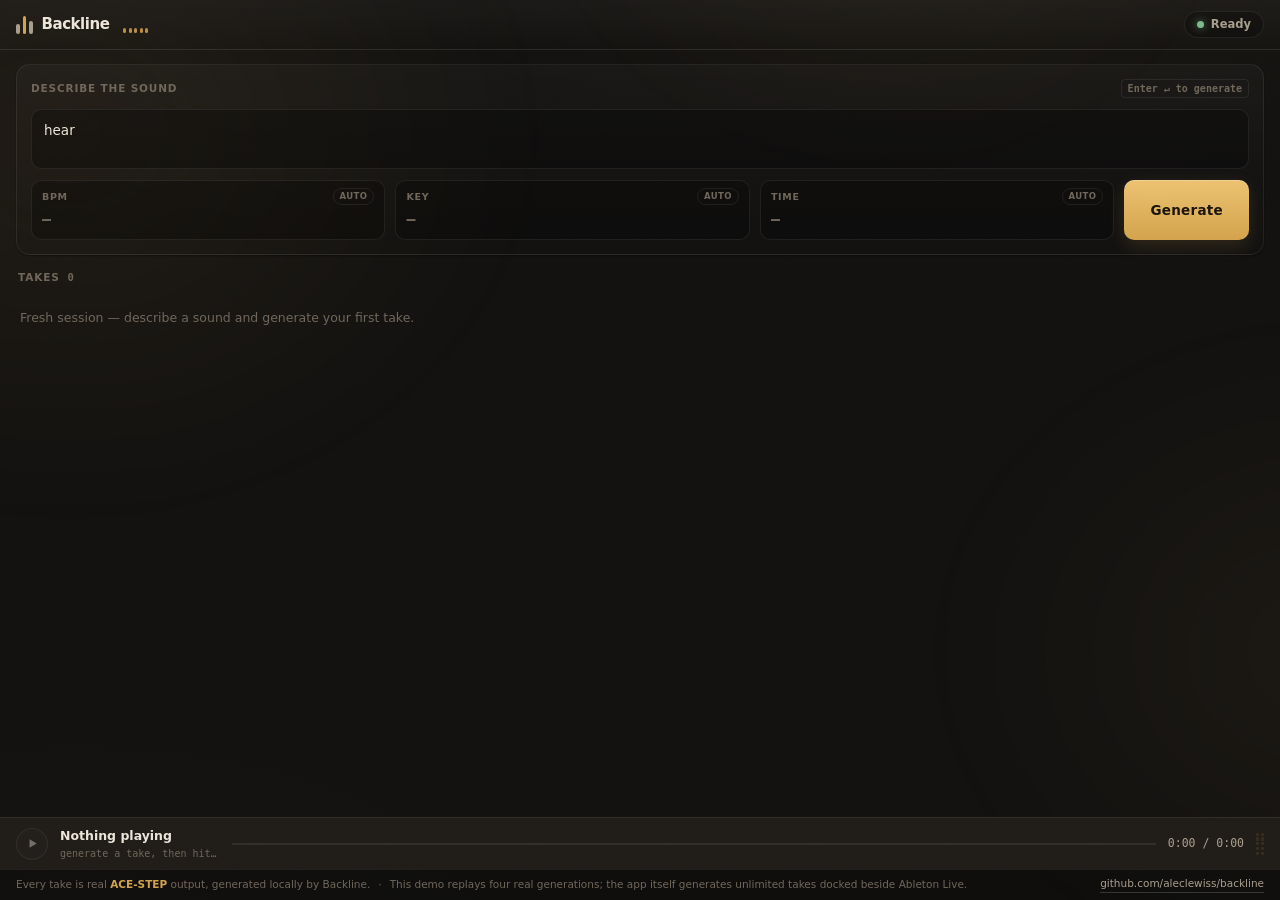
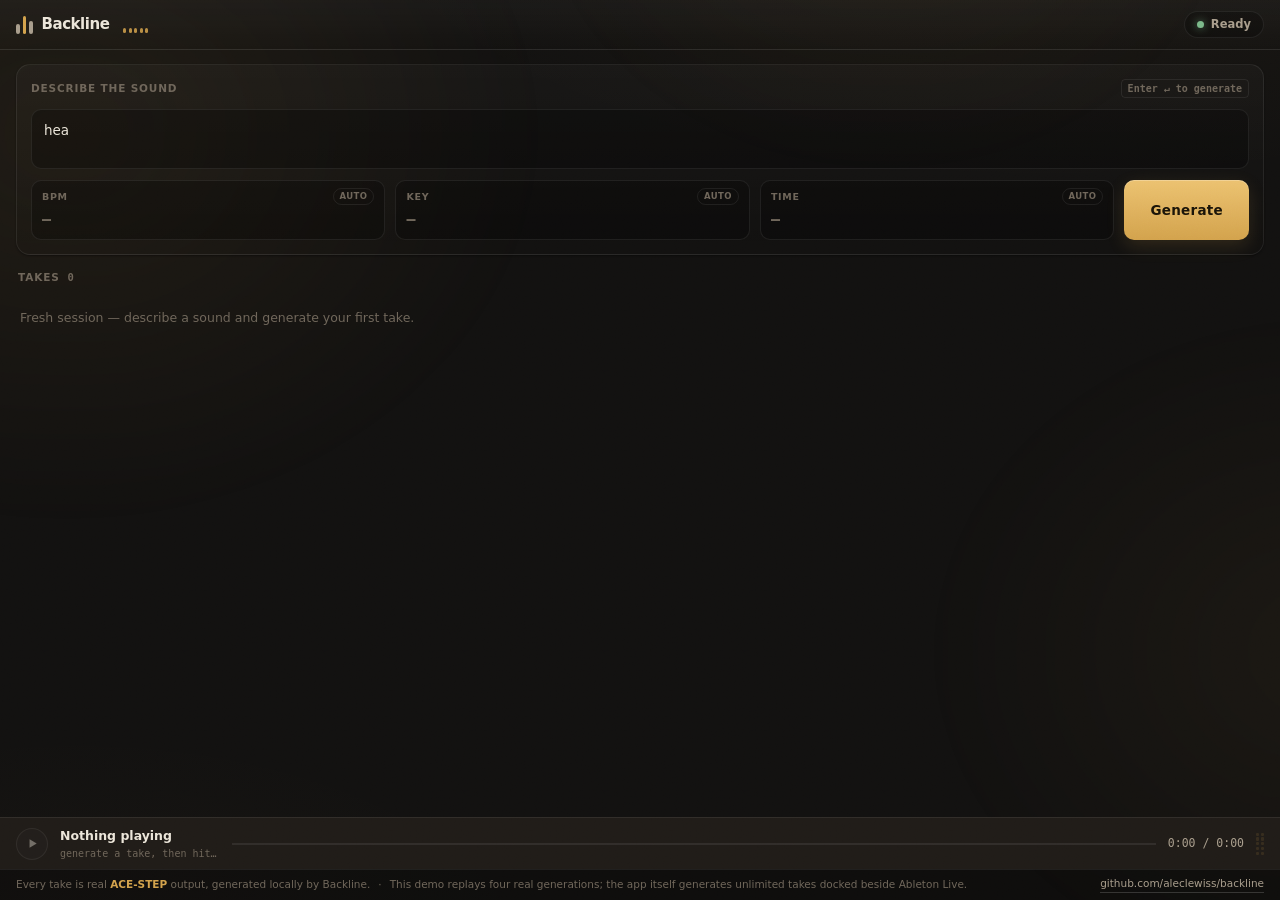
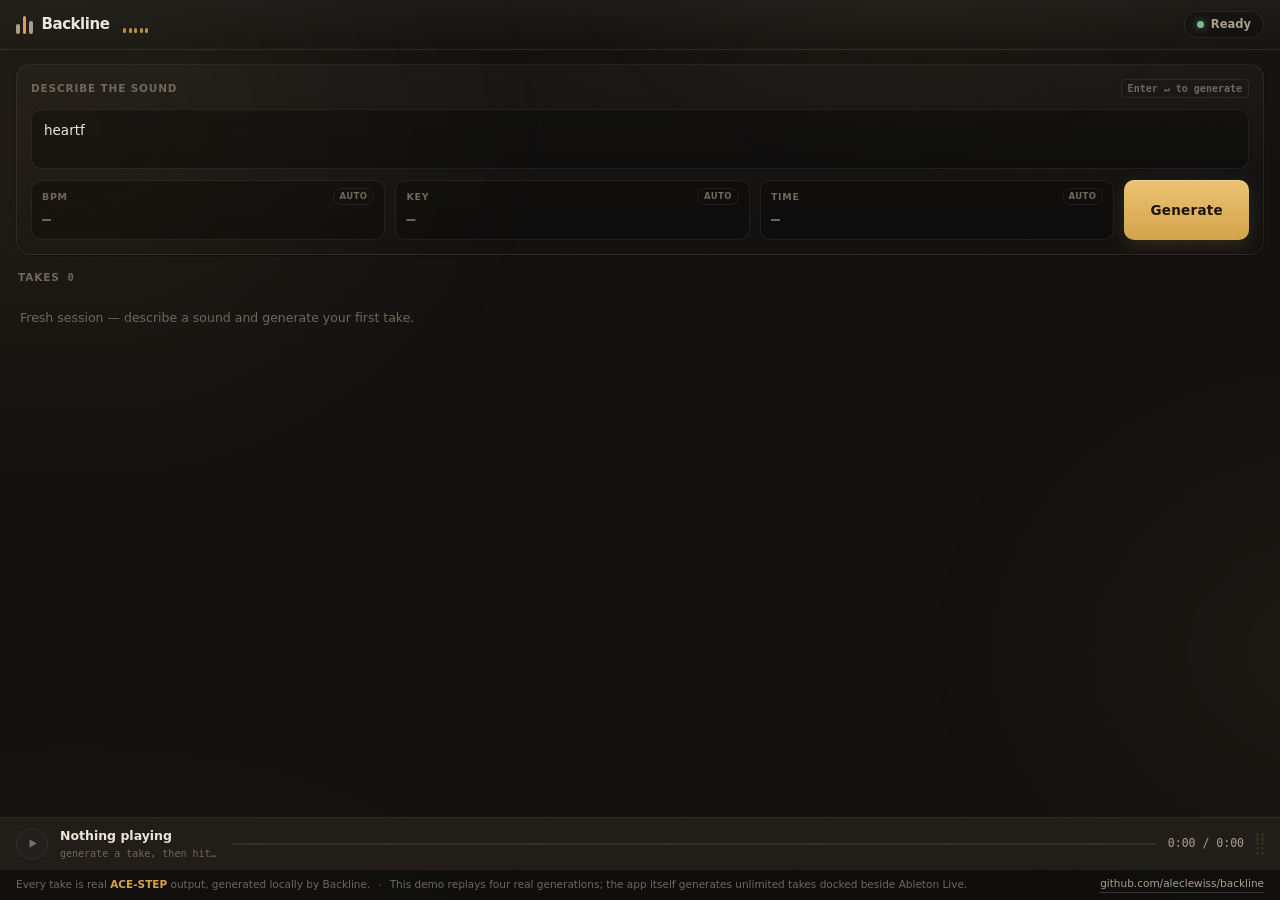
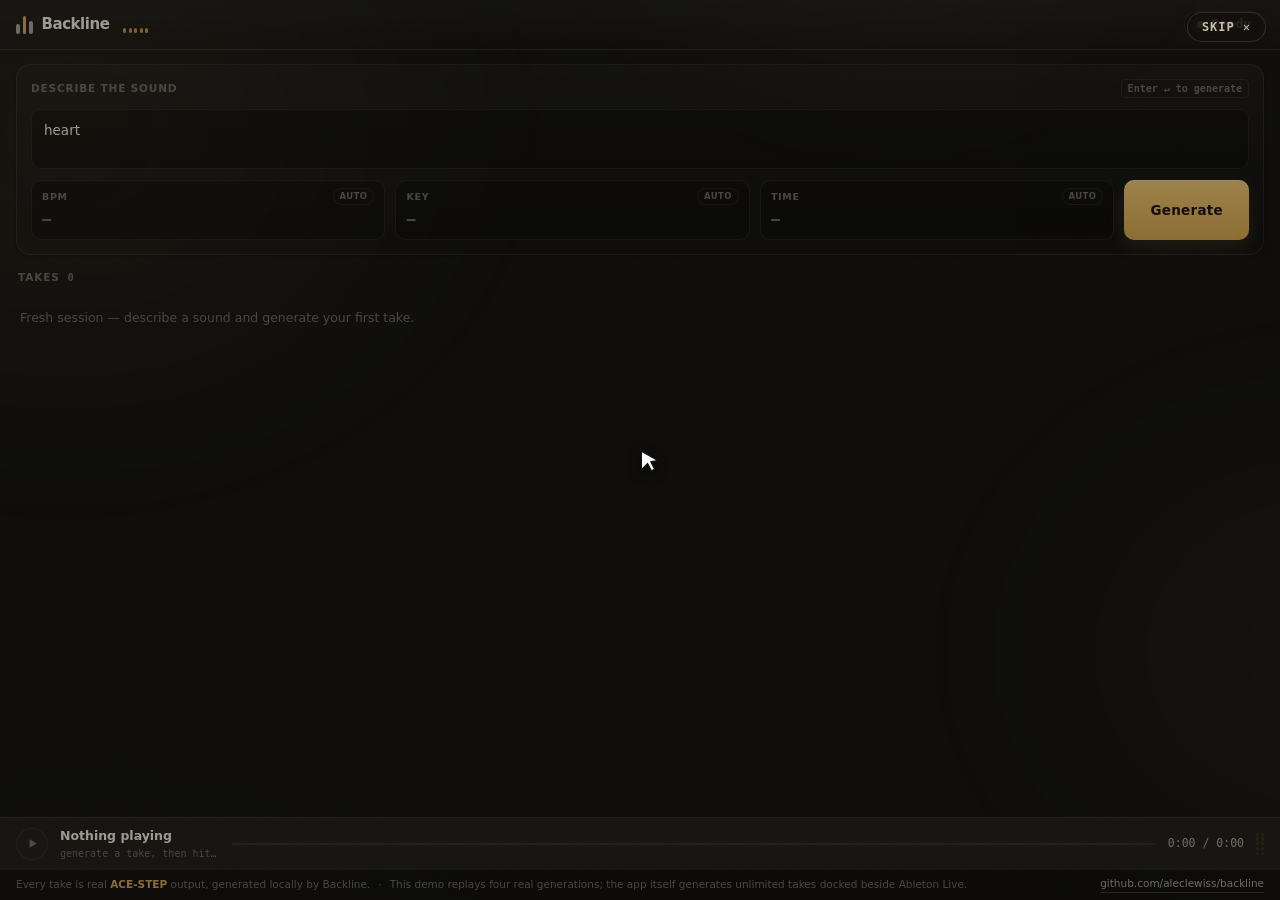
